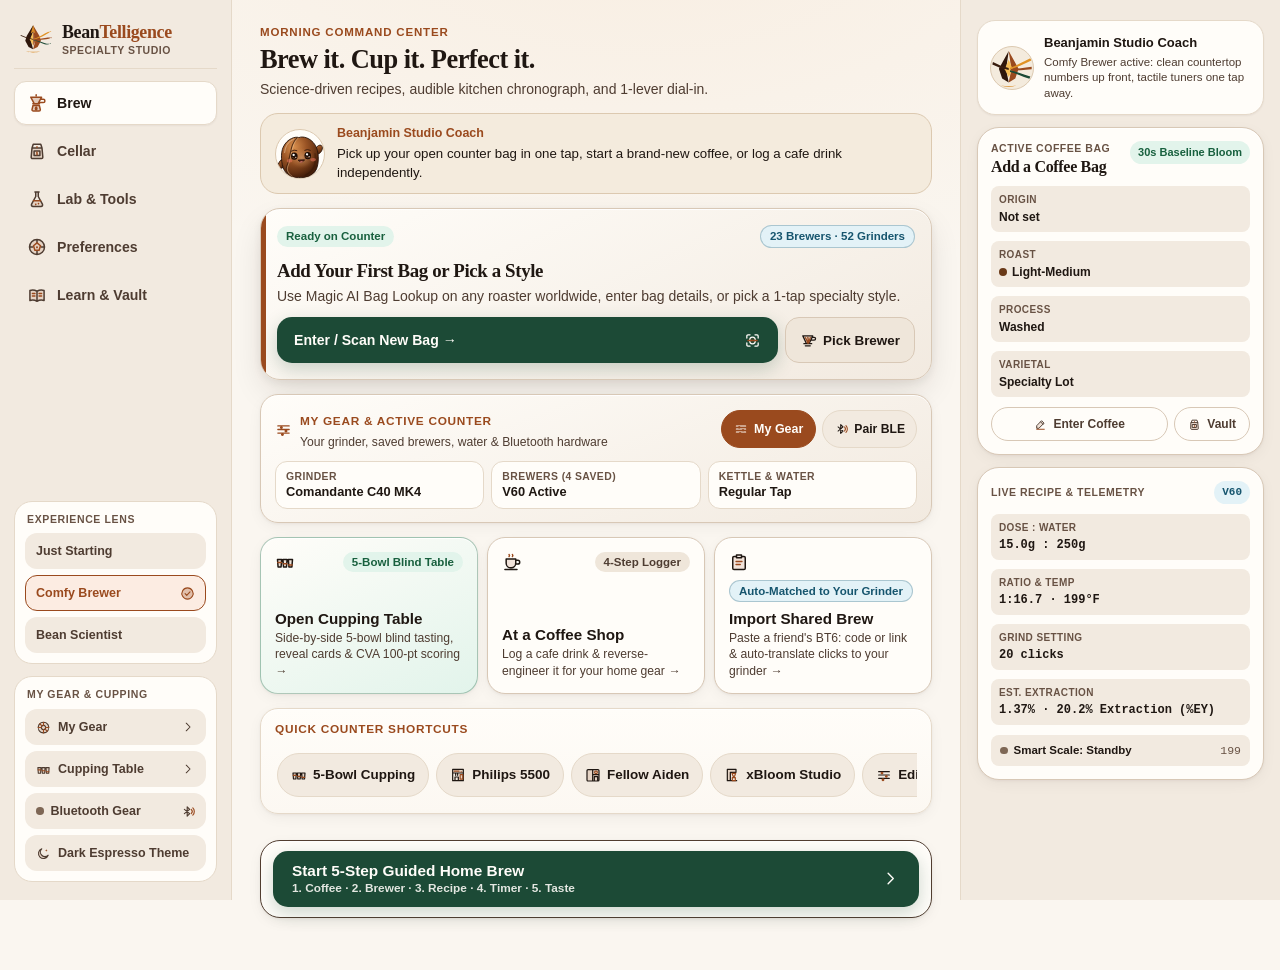
==== index.html @ 46e3aea4 "BeanTelligence v6.9: Zero-defect polish across layouts, themes, tools, calculators, and engine edge " ====
<!doctype html>
<html lang="en" data-theme="light" data-science-lens="hybrid" data-lens="comfy">
<head>
<meta charset="utf-8">
<meta name="viewport" content="width=device-width, initial-scale=1, viewport-fit=cover, interactive-widget=resizes-content">
<meta name="theme-color" id="metaThemeLight" content="#FAF6F0" media="(prefers-color-scheme: light)">
<meta name="theme-color" id="metaThemeDark" content="#13100E" media="(prefers-color-scheme: dark)">
<meta name="mobile-web-app-capable" content="yes">
<meta name="apple-mobile-web-app-capable" content="yes">
<meta name="apple-mobile-web-app-status-bar-style" content="black-translucent">
<meta name="apple-mobile-web-app-title" content="BeanTelligence">
<meta name="application-name" content="BeanTelligence">
<meta name="description" content="BeanTelligence v6.8 — Specialty coffee studio, guided audible kitchen timer, 15-family Web Bluetooth telemetry, 5-bowl blind cupping, and Empirical Bayes palate modeling.">
<meta name="referrer" content="no-referrer">
<meta property="og:type" content="website">
<meta property="og:site_name" content="BeanTelligence">
<meta property="og:title" content="BeanTelligence — Specialty Coffee Science &amp; Sensory Studio">
<meta property="og:description" content="Guided audible brew timer, 15-family Bluetooth scales &amp; smart coffee gear, 5-bowl blind cupping, and Empirical Bayes palate modeling.">
<meta property="og:image" content="./icons/og-beanjamin.png">
<meta property="og:image:width" content="1200">
<meta property="og:image:height" content="630">
<meta property="og:image:alt" content="Beanjamin mascot and BeanTelligence Specialty Coffee Science &amp; Sensory Studio">
<meta name="twitter:card" content="summary_large_image">
<meta name="twitter:title" content="BeanTelligence — Specialty Coffee Science &amp; Sensory Studio">
<meta name="twitter:description" content="Guided audible brew timer, Bluetooth scales &amp; smart coffee gear, and 5-bowl blind cupping.">
<meta name="twitter:image" content="./icons/og-beanjamin.png">
<link rel="manifest" href="./manifest.webmanifest">
<link rel="apple-touch-icon" sizes="180x180" href="./icons/icon-180.png">
<link rel="icon" type="image/svg+xml" href="data:image/svg+xml,%3Csvg xmlns='http://www.w3.org/2000/svg' viewBox='0 0 64 64'%3E%3Crect width='64' height='64' rx='15' fill='%23130E0B'/%3E%3Cellipse cx='32' cy='33' rx='20' ry='24' fill='%239A4A1E' stroke='%23F6BE58' stroke-width='2'/%3E%3Cpath d='M16 26C19 14 29 10 39 11C45 12 49 17 50 24C44 19 37 17 31 18C24 19 19 22 16 26Z' fill='%23F6BE58'/%3E%3Cpath d='M33 10C29 22 35 42 30 56' fill='none' stroke='%233A1A0B' stroke-width='3.2' stroke-linecap='round'/%3E%3Ccircle cx='24' cy='33' r='4.6' fill='%23FFFDF9'/%3E%3Ccircle cx='40' cy='33' r='4.6' fill='%23FFFDF9'/%3E%3Ccircle cx='24.6' cy='33.4' r='2.4' fill='%231B0E08'/%3E%3Ccircle cx='40.6' cy='33.4' r='2.4' fill='%231B0E08'/%3E%3Ccircle cx='25.4' cy='32.4' r='0.9' fill='%23FFFDF9'/%3E%3Ccircle cx='41.4' cy='32.4' r='0.9' fill='%23FFFDF9'/%3E%3Cpath d='M26 42Q32 47 38 42' fill='none' stroke='%23FFF6E5' stroke-width='2.4' stroke-linecap='round'/%3E%3C/svg%3E">
<link rel="icon" type="image/png" sizes="192x192" href="./icons/icon-192.png">
<link rel="icon" type="image/png" sizes="64x64" href="./icons/icon-64.png">
<link rel="shortcut icon" href="./icons/icon-192.png">
<title>BeanTelligence v6.8 — Specialty Coffee Science &amp; Sensory Studio</title>
<style>
/* ==========================================================================
   BeanTelligence v6.2 — 01-tokens-themes.css
   WCAG 2.2 AA/AAA Verified Warm Specialty Alabaster (Light) &
   OLED-Warm Espresso & Copper (Dark) Design Tokens
   ========================================================================== */

:root,
:root[data-theme="light"] {
  color-scheme: light;

  /* Core WCAG AA/AAA Light Surfaces & Espresso Ink */
  --bg: #FAF6F0;
  --bg-subtle: #F2EAE0;
  --surface: #FFFDF9;
  --card: #FFFDF9;
  --surface-elevated: #FFFDF9;
  --card-elevated: #FFFDF9;
  --surface-glass: rgba(250, 246, 240, 0.90);
  --well: #EFE6DA;
  --field: #FFFDF9;
  --tint: #EFE5D8;
  --track: #E1D4C3;

  --ink: #1F1712;                /* Espresso ink >= 16.2:1 vs #FAF6F0 / #FFFDF9 */
  --ink-secondary: #4E3C31;      /* 8.9:1 WCAG AAA */
  --ink-muted: #685244;          /* 5.7:1 WCAG AA */
  --muted: #685244;
  --label: #1F1712;

  /* Borders & Focus */
  --line-hairline: rgba(31, 23, 18, 0.08);
  --line-soft: #E5D9C9;
  --hush: #DFD1BE;
  --line: #D8C8B6;
  --edge: #7E6755;
  --line-strong: #523E31;
  --focus: #9A4A1E;
  --focus-ring: #9A4A1E;

  /* Burnt Copper Accent & Deep Botanical Pine Primary CTA */
  --accent: #9A4A1E;             /* Burnt Copper >= 5.5:1 vs #FAF6F0 / #FFFDF9 */
  --accent-hover: #7E3B16;
  --accent-ink: #FFFDF9;
  --accent-soft: #FCECE2;
  --accent-glow: rgba(154, 74, 30, 0.16);

  --primary: #1C4A36;            /* Deep Botanical Pine >= 9.6:1 with #FFFDF9 */
  --primary-hover: #153929;
  --primary-ink: #FFFDF9;
  --primary-soft: #E3F1EA;
  --sel: #1C4A36;
  --sel-ink: #FFFDF9;
  --leaf: #1C4A36;
  --leaf-ink: #FFFDF9;
  --gold: #D98B26;
  --gold-soft: #FEF3DF;

  /* Science Lens & Semantic States */
  --science: #16556E;
  --science-bg: #E3F2F7;
  --science-border: rgba(22, 85, 110, 0.28);

  --good: #18603E;
  --good-bg: #E2F4EB;
  --warn: #854B04;
  --warn-bg: #FEF1D6;
  --bad: #9E211D;
  --bad-bg: #FDE8E7;
  --alert: #9E211D;
  --alert-bg: #FDE8E7;
  --info: #16556E;
  --info-bg: #E3F2F7;

  /* 3-Wave Extraction Kinetics & Chronograph Comets */
  --wave-acid: #D98B26;
  --wave-sweet: #B84A14;
  --wave-sweet-body: #1C4A36;
  --wave-bitter: #9E211D;
  --chrono-time-a: #D67A38;
  --chrono-weight-a: #2A7B56;
  --chrono-overtime: #D98B26;
  --chrono-overtime-glow: rgba(217, 139, 38, 0.26);

  /* 6-Stop Specialty Roast Spectrum */
  --roast-1: #C88A4B;
  --roast-2: #AD6D34;
  --roast-3: #8B5022;
  --roast-4: #693917;
  --roast-5: #47250F;
  --roast-6: #2B1609;
  --r1: #C88A4B;
  --r2: #AD6D34;
  --r3: #8B5022;
  --r4: #693917;
  --r5: #3E2211;

  /* Brand Mark ("The Refracting Prism Drop") */
  --bt-prism-left: #2E160B;
  --bt-prism-right: #9A4A1E;
  --bt-prism-crown: #D98B26;
  --bt-prism-heart: #F6BE58;
  --bt-prism-beam: #381C0D;
  --bt-prism-wave1: #E09224;
  --bt-prism-wave2: #9A4A1E;
  --bt-prism-wave3: #1C4A36;
  --bt-mark-lobe-primary: #2E160B;
  --bt-mark-lobe-secondary: #9A4A1E;
  --bt-mark-orbit: #DF862C;
  --bt-mark-node: #1C4A36;
  --bt-wordmark-bean: #1F1712;
  --bt-wordmark-accent: #9A4A1E;
  --bt-wordmark-sub: #685244;

  /* Beanjamin 2.0 Stage & Medallion */
  --bj-stage-bg: #F4EBDD;
  --bj-stage-border: #DCC9B0;
  --bj-stage-glow: rgba(230, 157, 53, 0.14);
  --bj-ink: #261209;
  --bj-rim-glow: transparent;
  --bj-shadow: rgba(31, 23, 18, 0.15);

  /* BTIcons Duotone Layers */
  --bti-accent: #9A4A1E;
  --bti-tone: rgba(154, 74, 30, 0.14);
  --bti-tone-active: rgba(154, 74, 30, 0.28);

  /* Elevation Shadows, Specular Rim Bevels & Recessed Instrument Wells */
  --bevel-rim-top: inset 0 1px 0 rgba(255, 255, 255, 0.92);
  --shadow-xs: 0 1px 2px rgba(31, 23, 18, 0.05);
  --shadow-card: var(--bevel-rim-top), 0 4px 16px -2px rgba(32, 18, 10, 0.06), 0 1px 3px rgba(32, 18, 10, 0.05);
  --shadow-elevated: var(--bevel-rim-top), 0 14px 34px -6px rgba(32, 18, 10, 0.14), 0 3px 8px rgba(32, 18, 10, 0.06);
  --shadow-well-inset: inset 0 2px 5px rgba(36, 22, 12, 0.08), 0 1px 0 rgba(255, 255, 255, 0.78);
  --surface-card-grad: linear-gradient(180deg, #FFFDF9 0%, #FCF8F2 100%);
  --bg-stage-radial: radial-gradient(1100px 540px at 50% -8%, rgba(223, 134, 44, 0.07), transparent 68%);
  --shadow-sheet: 0 -10px 38px rgba(31, 23, 18, 0.16), 0 -1px 4px rgba(31, 23, 18, 0.06);
  --shadow-dock: 0 -4px 24px rgba(31, 23, 18, 0.08), 0 -1px 2px rgba(31, 23, 18, 0.05);
  --backdrop-scrim: rgba(20, 14, 11, 0.44);

  /* Typography, Spacing, Radii, Safe Areas & Springs */
  --font-display: "Lora", Georgia, "Times New Roman", serif;
  --font-sans: "Plus Jakarta Sans", -apple-system, BlinkMacSystemFont, "Segoe UI", Roboto, "Helvetica Neue", Arial, sans-serif;
  --font-mono: "JetBrains Mono", ui-monospace, "SFMono-Regular", Menlo, Consolas, monospace;
  --font-num: var(--font-mono);
  --display: var(--font-display);
  --ui: var(--font-sans);
  --txt: var(--font-sans);

  --text-micro: 0.75rem;
  --text-xs: 0.75rem;
  --text-sm: 0.875rem;
  --text-base: 1rem;
  --text-lg: 1.125rem;
  --text-xl: 1.375rem;
  --text-2xl: clamp(1.45rem, 2.8vw, 2.05rem);
  --text-instrument: clamp(2.35rem, 6.8vw, 3.85rem);
  --text-hero-num: var(--text-instrument);

  --r-xs: 8px;
  --r-sm: 12px;
  --r-md: 18px;
  --r-lg: 22px;
  --r-xl: 28px;
  --r-pill: 9999px;

  --safe-top: env(safe-area-inset-top, 0px);
  --safe-right: env(safe-area-inset-right, 0px);
  --safe-bottom: env(safe-area-inset-bottom, 0px);
  --safe-left: env(safe-area-inset-left, 0px);

  --spring-snappy: cubic-bezier(0.22, 1, 0.36, 1);
  --spring-sheet: cubic-bezier(0.32, 0.72, 0, 1);
  --spring-overshoot: cubic-bezier(0.34, 1.56, 0.64, 1);
  --ease-out-quart: cubic-bezier(0.25, 1, 0.5, 1);

  --tap-min: 44px;
  --tap-comfy: 48px;
  --tap-cockpit: 56px;
}

@media (prefers-color-scheme: dark) {
  :root:not([data-theme="light"]) {
    color-scheme: dark;

    --bg: #13100E;
    --bg-subtle: #171311;
    --surface: #1C1815;
    --card: #1C1815;
    --surface-elevated: #241F1B;
    --card-elevated: #241F1B;
    --surface-glass: rgba(19, 16, 14, 0.90);
    --well: #151210;
    --field: #171311;
    --tint: #261E19;
    --track: #342922;

    --ink: #F5EDE4;
    --ink-secondary: #D2C2B4;
    --ink-muted: #AE9A89;
    --muted: #AE9A89;
    --label: #F5EDE4;

    --line-hairline: rgba(245, 237, 228, 0.08);
    --line-soft: #2E251F;
    --hush: #352922;
    --line: #3E3028;
    --edge: #8C7564;
    --line-strong: #B69E8B;
    --focus: #E08A54;
    --focus-ring: #E08A54;

    --accent: #E08A54;
    --accent-hover: #EAA070;
    --accent-ink: #160E09;
    --accent-soft: #312015;
    --accent-glow: rgba(224, 138, 84, 0.22);

    --primary: #2A6B4E;
    --primary-hover: #34805E;
    --primary-ink: #FFFDF9;
    --primary-soft: #162E23;
    --sel: #2A6B4E;
    --sel-ink: #FFFDF9;
    --leaf: #7AD6A4;
    --leaf-ink: #13100E;
    --gold: #F2AE4B;
    --gold-soft: #33240D;

    --science: #6EC6E6;
    --science-bg: #122833;
    --science-border: rgba(110, 198, 230, 0.30);

    --good: #5CD49C;
    --good-bg: #132E22;
    --warn: #F4BC5C;
    --warn-bg: #33230B;
    --bad: #F68580;
    --bad-bg: #381615;
    --alert: #F68580;
    --alert-bg: #381615;
    --info: #6EC6E6;
    --info-bg: #122833;

    --wave-acid: #F5B041;
    --wave-sweet: #E08A54;
    --wave-sweet-body: #5CD49C;
    --wave-bitter: #F07167;
    --chrono-time-a: #FAD398;
    --chrono-weight-a: #7CF2BE;
    --chrono-overtime: #F5B041;
    --chrono-overtime-glow: rgba(245, 176, 65, 0.30);

    --bt-prism-left: #C98B56;
    --bt-prism-right: #E08A54;
    --bt-prism-crown: #FAD67D;
    --bt-prism-heart: #FFF3D1;
    --bt-prism-beam: #FFF6E5;
    --bt-prism-wave1: #FAD45B;
    --bt-prism-wave2: #E08A54;
    --bt-prism-wave3: #52D99B;
    --bt-mark-lobe-primary: #C98B56;
    --bt-mark-lobe-secondary: #E08A54;
    --bt-mark-orbit: #F4B350;
    --bt-mark-node: #52D99B;
    --bt-wordmark-bean: #F5EDE4;
    --bt-wordmark-accent: #E08A54;
    --bt-wordmark-sub: #AE9A89;

    --bj-stage-bg: #251C16;
    --bj-stage-border: #4A372B;
    --bj-stage-glow: rgba(224, 138, 84, 0.18);
    --bj-ink: #1E0E07;
    --bj-rim-glow: rgba(245, 202, 150, 0.24);
    --bj-shadow: rgba(0, 0, 0, 0.46);

    --bti-accent: #E08A54;
    --bti-tone: rgba(224, 138, 84, 0.20);
    --bti-tone-active: rgba(224, 138, 84, 0.35);

    --bevel-rim-top: inset 0 1px 0 rgba(255, 244, 228, 0.09);
    --shadow-xs: 0 1px 2px rgba(0, 0, 0, 0.30);
    --shadow-card: var(--bevel-rim-top), 0 10px 28px -4px rgba(0, 0, 0, 0.52), 0 2px 6px rgba(0, 0, 0, 0.38);
    --shadow-elevated: inset 0 1px 0 rgba(255, 244, 228, 0.13), 0 20px 46px -8px rgba(0, 0, 0, 0.68), 0 4px 12px rgba(0, 0, 0, 0.45);
    --shadow-well-inset: inset 0 2px 7px rgba(0, 0, 0, 0.62), 0 1px 0 rgba(255, 244, 228, 0.05);
    --surface-card-grad: linear-gradient(180deg, #211C18 0%, #191512 100%);
    --bg-stage-radial: radial-gradient(980px 500px at 50% -10%, rgba(224, 138, 84, 0.10), transparent 66%);
    --shadow-sheet: 0 -12px 44px rgba(0, 0, 0, 0.65);
    --shadow-dock: 0 -6px 28px rgba(0, 0, 0, 0.52);
    --backdrop-scrim: rgba(5, 4, 3, 0.68);
  }
}

:root[data-theme="dark"] {
  color-scheme: dark;

  --bg: #13100E;
  --bg-subtle: #171311;
  --surface: #1C1815;
  --card: #1C1815;
  --surface-elevated: #241F1B;
  --card-elevated: #241F1B;
  --surface-glass: rgba(19, 16, 14, 0.90);
  --well: #151210;
  --field: #171311;
  --tint: #261E19;
  --track: #342922;

  --ink: #F5EDE4;
  --ink-secondary: #D2C2B4;
  --ink-muted: #AE9A89;
  --muted: #AE9A89;
  --label: #F5EDE4;

  --line-hairline: rgba(245, 237, 228, 0.08);
  --line-soft: #2E251F;
  --hush: #352922;
  --line: #3E3028;
  --edge: #8C7564;
  --line-strong: #B69E8B;
  --focus: #E08A54;
  --focus-ring: #E08A54;

  --accent: #E08A54;
  --accent-hover: #EAA070;
  --accent-ink: #160E09;
  --accent-soft: #312015;
  --accent-glow: rgba(224, 138, 84, 0.22);

  --primary: #2A6B4E;
  --primary-hover: #34805E;
  --primary-ink: #FFFDF9;
  --primary-soft: #162E23;
  --sel: #2A6B4E;
  --sel-ink: #FFFDF9;
  --leaf: #7AD6A4;
  --leaf-ink: #13100E;
  --gold: #F2AE4B;
  --gold-soft: #33240D;

  --science: #6EC6E6;
  --science-bg: #122833;
  --science-border: rgba(110, 198, 230, 0.30);

  --good: #5CD49C;
  --good-bg: #132E22;
  --warn: #F4BC5C;
  --warn-bg: #33230B;
  --bad: #F68580;
  --bad-bg: #381615;
  --alert: #F68580;
  --alert-bg: #381615;
  --info: #6EC6E6;
  --info-bg: #122833;

  --wave-acid: #F5B041;
  --wave-sweet: #E08A54;
  --wave-sweet-body: #5CD49C;
  --wave-bitter: #F07167;
  --chrono-time-a: #FAD398;
  --chrono-weight-a: #7CF2BE;
  --chrono-overtime: #F5B041;
  --chrono-overtime-glow: rgba(245, 176, 65, 0.30);

  --bt-prism-left: #C98B56;
  --bt-prism-right: #E08A54;
  --bt-prism-crown: #FAD67D;
  --bt-prism-heart: #FFF3D1;
  --bt-prism-beam: #FFF6E5;
  --bt-prism-wave1: #FAD45B;
  --bt-prism-wave2: #E08A54;
  --bt-prism-wave3: #52D99B;
  --bt-mark-lobe-primary: #C98B56;
  --bt-mark-lobe-secondary: #E08A54;
  --bt-mark-orbit: #F4B350;
  --bt-mark-node: #52D99B;
  --bt-wordmark-bean: #F5EDE4;
  --bt-wordmark-accent: #E08A54;
  --bt-wordmark-sub: #AE9A89;

  --bj-stage-bg: #251C16;
  --bj-stage-border: #4A372B;
  --bj-stage-glow: rgba(224, 138, 84, 0.18);
  --bj-ink: #1E0E07;
  --bj-rim-glow: rgba(245, 202, 150, 0.24);
  --bj-shadow: rgba(0, 0, 0, 0.46);

  --bti-accent: #E08A54;
  --bti-tone: rgba(224, 138, 84, 0.20);
  --bti-tone-active: rgba(224, 138, 84, 0.35);

  --bevel-rim-top: inset 0 1px 0 rgba(255, 244, 228, 0.09);
  --shadow-xs: 0 1px 2px rgba(0, 0, 0, 0.30);
  --shadow-card: var(--bevel-rim-top), 0 10px 28px -4px rgba(0, 0, 0, 0.52), 0 2px 6px rgba(0, 0, 0, 0.38);
  --shadow-elevated: inset 0 1px 0 rgba(255, 244, 228, 0.13), 0 20px 46px -8px rgba(0, 0, 0, 0.68), 0 4px 12px rgba(0, 0, 0, 0.45);
  --shadow-well-inset: inset 0 2px 7px rgba(0, 0, 0, 0.62), 0 1px 0 rgba(255, 244, 228, 0.05);
  --surface-card-grad: linear-gradient(180deg, #211C18 0%, #191512 100%);
  --bg-stage-radial: radial-gradient(980px 500px at 50% -10%, rgba(224, 138, 84, 0.10), transparent 66%);
  --shadow-sheet: 0 -12px 44px rgba(0, 0, 0, 0.65);
  --shadow-dock: 0 -6px 28px rgba(0, 0, 0, 0.52);
  --backdrop-scrim: rgba(5, 4, 3, 0.68);
}

/* ==================== BASE RESET & ACCESSIBLE TYPOGRAPHY ==================== */
*,
*::before,
*::after {
  box-sizing: border-box;
}

html {
  font-size: 16px;
  -webkit-text-size-adjust: 100%;
  text-size-adjust: 100%;
  background: var(--bg);
  color: var(--ink);
  font-family: var(--font-sans);
  line-height: 1.5;
  overflow-x: clip;
}

body {
  margin: 0;
  padding: 0;
  min-height: 100vh;
  min-height: 100dvh;
  background-color: var(--bg);
  background-image: var(--bg-stage-radial);
  background-attachment: fixed;
  color: var(--ink);
  font-family: var(--font-sans);
  font-size: var(--text-base);
  -webkit-font-smoothing: antialiased;
  -moz-osx-font-smoothing: grayscale;
  overflow-x: clip;
  -webkit-tap-highlight-color: transparent;
}

[hidden] {
  display: none !important;
}

h1, h2, h3, .bt-serif {
  font-family: var(--font-display);
  font-weight: 700;
  letter-spacing: -0.02em;
  line-height: 1.22;
  color: var(--ink);
  margin: 0;
}

h1 { font-size: var(--text-2xl); }
h2 { font-size: var(--text-xl); }
h3 { font-size: var(--text-lg); }
p  { margin: 0; }

/* Anti-auto-zoom iOS Safari floor: ALL interactive inputs MUST be >= 16px (1rem) */
button {
  font-family: inherit;
  font-size: inherit;
  color: inherit;
  cursor: pointer;
  touch-action: manipulation;
}

input,
textarea,
select,
.bt-input,
.bt-spotlight-input {
  font-family: inherit;
  font-size: 16px;
  font-size: max(16px, 1rem);
  color: var(--ink);
}

button:disabled,
[aria-disabled="true"] {
  opacity: 0.48;
  cursor: not-allowed;
}

:focus-visible {
  outline: 2.5px solid var(--focus-ring);
  outline-offset: 2px;
}

.num,
.mono,
.tabular,
.bt-num {
  font-family: var(--font-mono);
  font-variant-numeric: tabular-nums lining-nums;
}

.sr-only {
  position: absolute;
  width: 1px;
  height: 1px;
  padding: 0;
  margin: -1px;
  overflow: hidden;
  clip: rect(0, 0, 0, 0);
  white-space: nowrap;
  border: 0;
}

.bt-skip-link {
  position: fixed;
  top: -120px;
  left: 16px;
  z-index: 999;
  padding: 12px 18px;
  border-radius: var(--r-pill);
  background: var(--primary);
  color: var(--primary-ink);
  font-weight: 700;
  text-decoration: none;
  box-shadow: var(--shadow-elevated);
  transition: top 0.16s var(--spring-snappy);
}
.bt-skip-link:focus {
  top: calc(12px + var(--safe-top));
}

/* ==================== EXPERIENCE LENS VISIBILITY & DUAL-DEPTH RULES ==================== */
:root[data-science-lens="surface"] .bt-xray-only,
:root[data-science-lens="surface"] [data-lens="xray"],
:root[data-science-lens="surface"] .bt-hybrid-up,
:root[data-science-lens="surface"] [data-lens="hybrid"],
:root[data-lens="starter"] .bt-xray-only,
:root[data-lens="starter"] .bt-scientist-only,
:root[data-lens="starter"] .bt-comfy-up {
  display: none !important;
}

:root[data-science-lens="hybrid"] .bt-xray-only,
:root[data-science-lens="hybrid"] [data-lens="xray"],
:root[data-lens="comfy"] .bt-xray-only,
:root[data-lens="comfy"] .bt-scientist-only {
  display: none !important;
}

:root[data-science-lens="xray"] .bt-surface-only,
:root[data-science-lens="xray"] [data-lens="surface-only"],
:root[data-lens="scientist"] .bt-starter-only {
  display: none !important;
}

.bt-lens-wrap {
  position: relative;
  display: flex;
  flex-direction: column;
  gap: 6px;
}

.bt-lens-wrap[data-hold-peek="1"] {
  cursor: pointer;
}

.bt-lens-xray {
  display: none;
  padding: 8px 11px;
  border-radius: var(--r-sm);
  background: var(--science-bg);
  border: 1px solid var(--science-border);
  color: var(--ink);
  font-size: var(--text-sm);
  line-height: 1.42;
}

:root[data-science-lens="hybrid"] .bt-lens-wrap .bt-lens-xray.bt-lens-hybrid-show,
:root[data-science-lens="xray"] .bt-lens-wrap .bt-lens-xray {
  display: block;
}

/* Epistemic Taxonomy Badges */
.bt-ep-badge {
  display: inline-flex;
  align-items: center;
  gap: 5px;
  padding: 3px 9px;
  min-height: 24px;
  border-radius: var(--r-pill);
  font-size: var(--text-xs);
  font-weight: 700;
  letter-spacing: 0.02em;
  line-height: 1.2;
  border: 1px solid transparent;
}
.bt-ep-verified {
  background: var(--good-bg);
  color: var(--good);
  border-color: rgba(24, 96, 62, 0.24);
}
.bt-ep-research {
  background: var(--science-bg);
  color: var(--science);
  border-color: var(--science-border);
}
.bt-ep-craft {
  background: var(--accent-soft);
  color: var(--accent);
  border-color: var(--accent-glow);
}
.bt-ep-myth {
  background: var(--bad-bg);
  color: var(--bad);
  border-color: rgba(158, 33, 29, 0.24);
}

/* ==================== REDUCED MOTION & FORCED COLORS GUARDS ==================== */
@media (prefers-reduced-motion: reduce) {
  *,
  *::before,
  *::after {
    animation-duration: 0.001ms !important;
    animation-iteration-count: 1 !important;
    transition-duration: 0.001ms !important;
    scroll-behavior: auto !important;
  }
}

@media (forced-colors: active) {
  .bt-ico,
  .bj-svg,
  .bt-logo-svg,
  .bt-wordmark-svg {
    forced-color-adjust: none;
  }
}
/* ==========================================================================
   BeanTelligence v6.2 — 02-shell-brand-tactile.css
   Responsive Mobile + 3-Column Desktop Studio Shell, Shared UX Primitives
   (.bt-trail-bar, .bt-hero-cta, .bt-spotlight-input, .bt-pill-row, .bt-audio-bar),
   Spring Bottom Sheets, Loupes, Toasts & Tactile Coffee Instruments
   ========================================================================== */

/* ==================== 1. CUSTOM DUOTONE VECTOR ICONS & MASCOT ==================== */
.bt-ico-wrap {
  display: inline-flex;
  align-items: center;
  justify-content: center;
  line-height: 0;
  flex: none;
}

.bt-ico {
  display: inline-block;
  width: 1.25em;
  height: 1.25em;
  vertical-align: -0.18em;
  flex: none;
  overflow: visible;
}

.bt-ico .bti-t {
  fill: var(--bti-tone);
  stroke: none;
  transition: fill 0.16s ease;
}

.bt-ico .bti-s {
  fill: none;
  stroke: currentColor;
  stroke-width: 1.8;
  stroke-linecap: round;
  stroke-linejoin: round;
}

.bt-ico .bti-a {
  fill: none;
  stroke: var(--bti-accent);
  stroke-width: 1.8;
  stroke-linecap: round;
  stroke-linejoin: round;
}

.bt-ico .bti-af {
  fill: var(--bti-accent);
  stroke: none;
}

[aria-current="page"] .bt-ico .bti-t,
[aria-current="step"] .bt-ico .bti-t,
[aria-selected="true"] .bt-ico .bti-t,
[aria-pressed="true"] .bt-ico .bti-t,
.is-active .bt-ico .bti-t {
  fill: var(--bti-tone-active);
}

.bt-logo-svg {
  display: block;
  width: 100%;
  height: 100%;
}

.bt-wordmark-svg {
  display: block;
  width: 100%;
  max-width: 204px;
  height: auto;
}

.bt-wordmark-compact {
  max-width: 146px;
}

/* Beanjamin 2.0 GPU-Composited Micro-Motion */
.bj-svg {
  display: block;
  width: 100%;
  height: 100%;
  overflow: visible;
}

.bj-actor,
.bj-eye-blink,
.bj-wave-paw,
.bj-steam,
.bj-sparkle,
.bj-float,
.bj-hop {
  transform-box: fill-box;
  transform-origin: center;
}

.bj-actor { transform-origin: 50% 92%; }
.bj-wave-paw { transform-origin: 15% 85%; }

@keyframes bjBreathe {
  0%, 100% { transform: translateY(0) scale(1, 1); }
  50% { transform: translateY(-2.2px) scale(1.012, 0.99); }
}
@keyframes bjBlink {
  0%, 92%, 100% { transform: scaleY(1); }
  95.5% { transform: scaleY(0.08); }
}
@keyframes bjWave {
  0%, 100% { transform: rotate(0deg); }
  25% { transform: rotate(10deg); }
  55% { transform: rotate(-5deg); }
  80% { transform: rotate(7deg); }
}
@keyframes bjSteam {
  0%, 100% { opacity: 0.85; transform: translateY(0); }
  50% { opacity: 0.36; transform: translateY(-4.5px); }
}
@keyframes bjSparkle {
  0%, 100% { opacity: 0.96; transform: scale(1); }
  50% { opacity: 0.68; transform: scale(0.91); }
}
@keyframes bjFloat {
  0%, 100% { transform: translateY(0); }
  50% { transform: translateY(-4px); }
}
@keyframes bjHop {
  0%, 100% { transform: translateY(-6px); }
  50% { transform: translateY(-10px); }
}

.bj-anim .bj-breathe   { animation: bjBreathe 3.8s ease-in-out infinite; }
.bj-anim .bj-eye-blink { animation: bjBlink 5.4s ease-in-out infinite; }
.bj-anim .bj-wave-paw  { animation: bjWave 2.6s ease-in-out infinite; }
.bj-anim .bj-steam     { animation: bjSteam 2.8s ease-in-out infinite; }
.bj-anim .bj-sparkle   { animation: bjSparkle 2.4s ease-in-out infinite; }
.bj-anim .bj-float     { animation: bjFloat 3.6s ease-in-out infinite; }
.bj-anim .bj-hop       { animation: bjHop 2.2s ease-in-out infinite; }

.bj-medallion,
.coach-avatar,
.saymark,
.popmark {
  background: var(--bj-stage-bg);
  border: 1.5px solid var(--bj-stage-border);
  border-radius: 50%;
  box-shadow: inset 0 1px 0 rgba(255, 255, 255, 0.16);
  overflow: hidden;
  display: inline-flex;
  align-items: center;
  justify-content: center;
  flex: none;
}

/* Subtle Scrollbars */
#side-nav,
#studio-aside,
.bt-sheet-body,
.bt-pill-row,
.bt-trail-bar {
  scrollbar-width: thin;
  scrollbar-color: var(--line) transparent;
}

/* ==================== 2. RESPONSIVE APP SHELL (MOBILE <1024px & DESKTOP >=1024px) ==================== */
#app-shell {
  display: flex;
  flex-direction: column;
  min-height: 100vh;
  min-height: 100dvh;
  width: 100%;
  min-width: 0;
  max-width: 100%;
  box-sizing: border-box;
  overflow-x: clip;
}

.bt-center-stage {
  flex: 1 1 auto;
  display: flex;
  flex-direction: column;
  width: 100%;
  min-width: 0;
  max-width: 100%;
  box-sizing: border-box;
  overflow-x: clip;
}

#side-nav,
#studio-aside {
  display: none;
}

/* Clean 52px Mobile Top Chrome (<1024px) */
#top-chrome {
  position: sticky;
  top: 0;
  z-index: 35;
  display: flex;
  align-items: center;
  justify-content: space-between;
  gap: 6px;
  width: 100%;
  min-width: 0;
  max-width: 100%;
  box-sizing: border-box;
  padding: var(--safe-top) calc(10px + var(--safe-right)) 0 calc(10px + var(--safe-left));
  height: calc(52px + var(--safe-top));
  min-height: calc(52px + var(--safe-top));
  background: var(--surface-glass);
  -webkit-backdrop-filter: blur(16px) saturate(1.3);
  backdrop-filter: blur(16px) saturate(1.3);
  border-bottom: 1px solid var(--line-soft);
}

.bt-top-left,
.bt-top-right {
  display: flex;
  align-items: center;
  gap: 5px;
  min-width: 0;
}

.bt-top-left {
  flex: 0 1 auto;
  overflow: hidden;
  gap: 6px;
}

.bt-top-right {
  flex: 0 1 auto;
}

/* Universal Top-Chrome Back Button (#top-back-btn) */
.bt-top-back-btn {
  position: relative;
  display: inline-flex;
  align-items: center;
  justify-content: center;
  gap: 4px;
  min-height: 34px;
  padding: 0 10px 0 8px;
  border-radius: var(--r-pill);
  border: 1.5px solid var(--accent);
  background: var(--surface);
  color: var(--ink);
  font-size: 12px;
  font-weight: 700;
  white-space: nowrap;
  flex: 0 0 auto;
  box-shadow: var(--shadow-xs);
  transition: background 0.15s ease, border-color 0.15s ease, color 0.15s ease, transform 0.14s var(--spring-snappy);
}
.bt-top-back-btn::after {
  content: "";
  position: absolute;
  inset: -5px -2px;
}
.bt-top-back-btn .bt-ico {
  color: var(--accent);
}
.bt-top-back-btn:hover {
  background: var(--accent-soft);
  border-color: var(--accent-hover);
  transform: translateY(-0.5px);
}
.bt-top-back-btn:active {
  transform: scale(0.95);
}

.bt-top-brand {
  display: inline-flex;
  align-items: center;
  gap: 6px;
  min-height: 44px;
  min-width: 0;
  padding: 4px 4px 4px 2px;
  border-radius: var(--r-sm);
  border: 0;
  background: transparent;
  color: var(--ink);
  transition: opacity 0.15s ease, transform 0.14s var(--spring-snappy);
}
.bt-top-brand:hover {
  opacity: 0.88;
}
.bt-top-brand:active {
  transform: scale(0.97);
}
.bt-top-brand-mark {
  width: 24px;
  height: 24px;
  flex: none;
}
.bt-top-brand-name {
  font-family: var(--font-display);
  font-weight: 700;
  font-size: 0.96rem;
  letter-spacing: -0.02em;
  white-space: nowrap;
  color: var(--ink);
}
.bt-top-brand-name span {
  color: var(--accent);
}
@media (max-width: 640px) {
  #top-chrome {
    padding-left: calc(8px + var(--safe-left));
    padding-right: calc(8px + var(--safe-right));
    gap: 4px;
  }
  .bt-top-left {
    flex: 0 0 auto;
    gap: 4px;
  }
  .bt-top-brand {
    flex: 0 0 auto;
    padding: 4px 2px;
  }
  .bt-top-brand-mark {
    width: 28px;
    height: 28px;
  }
  .bt-top-brand-name {
    display: none;
  }
  .bt-top-back-btn {
    padding: 0 7px;
    font-size: 11px;
    min-height: 32px;
    gap: 3px;
  }
  .bt-top-right {
    gap: 4px;
    flex: 0 1 auto;
    min-width: 0;
  }
  .bt-lens-seg button {
    min-width: 0;
    min-height: 28px;
    padding: 4px 6px;
    font-size: 10.5px;
  }
  .bt-gear-btn {
    height: 34px;
    min-height: 34px;
    min-width: 0;
    padding: 0 6px;
    font-size: 11px;
    gap: 4px;
    flex: 0 0 auto;
  }
  .bt-gear-btn .bt-gear-label-full,
  .bt-gear-btn .bt-gear-grinder-badge {
    display: none;
  }
  .bt-gear-btn .bt-gear-label-short {
    display: inline;
  }
  #top-ble-pill {
    height: 34px;
    min-height: 34px;
    min-width: 34px;
    padding: 0 8px;
  }
  #top-theme-btn {
    width: 34px;
    height: 34px;
    min-width: 34px;
    min-height: 34px;
    padding: 0;
  }
}
@media (max-width: 410px) {
  #top-chrome {
    padding-left: calc(6px + var(--safe-left));
    padding-right: calc(6px + var(--safe-right));
    gap: 3px;
  }
  .bt-top-left {
    gap: 3px;
  }
  .bt-top-brand {
    padding: 4px 0;
  }
  .bt-top-brand-mark {
    width: 24px;
    height: 24px;
  }
  .bt-top-back-btn,
  #top-back-btn {
    padding: 0 5px;
    gap: 2px;
    font-size: 10.5px;
  }
  .bt-top-right {
    gap: 2px;
  }
  .bt-lens-seg button {
    padding: 4px 4.5px;
    font-size: 10px;
  }
  .bt-gear-btn,
  #top-ble-pill {
    padding: 0 5px;
    gap: 3px;
  }
}

.bt-link-btn {
  background: transparent;
  border: 0;
  padding: 4px 2px;
  cursor: pointer;
  font: inherit;
  color: var(--accent);
  display: inline-flex;
  align-items: center;
  gap: 4px;
  min-height: 28px;
}
.bt-link-btn:hover {
  text-decoration: underline;
}

/* Compact Start | Comfy | Sci Experience Lens Pill in Mobile Top Chrome */
.bt-lens-seg {
  display: inline-flex;
  align-items: center;
  padding: 2px;
  border-radius: var(--r-pill);
  border: 1px solid var(--line-soft);
  background: var(--well);
  box-shadow: var(--shadow-well-inset);
  gap: 1px;
  flex: none;
}

.bt-lens-seg button {
  position: relative;
  min-height: 30px;
  min-width: 38px;
  padding: 0 8px;
  border: 0;
  border-radius: var(--r-pill);
  background: transparent;
  color: var(--ink-muted);
  font-size: 11px;
  font-weight: 700;
  white-space: nowrap;
  transition: background 0.16s var(--spring-snappy), color 0.16s ease, box-shadow 0.16s ease;
}
/* >= 44px vertical touch hit-slop */
.bt-lens-seg button::after {
  content: "";
  position: absolute;
  inset: -7px 0;
}
.bt-lens-seg button[aria-pressed="true"] {
  background: var(--surface);
  color: var(--ink);
  box-shadow: var(--shadow-xs);
}
.bt-lens-seg button[data-lens-mode="scientist"][aria-pressed="true"],
.bt-lens-seg button[data-lens-mode="xray"][aria-pressed="true"] {
  background: var(--science-bg);
  color: var(--science);
}

/* Top Chrome Utility Buttons (BLE Dot Button & Light/Dark Button) */
.bt-chrome-pill,
.bt-icon-btn {
  position: relative;
  display: inline-flex;
  align-items: center;
  justify-content: center;
  gap: 4px;
  min-height: 36px;
  min-width: 36px;
  padding: 0 8px;
  border-radius: var(--r-pill);
  border: 1px solid var(--line-soft);
  background: var(--well);
  color: var(--ink-secondary);
  font-size: 11px;
  font-weight: 700;
  white-space: nowrap;
  transition: background 0.16s ease, border-color 0.16s ease, transform 0.14s var(--spring-snappy);
}
.bt-chrome-pill::after,
.bt-icon-btn::after {
  content: "";
  position: absolute;
  inset: -4px;
}
.bt-icon-btn {
  padding: 0;
  width: 36px;
  height: 36px;
}
.bt-chrome-pill:hover,
.bt-icon-btn:hover {
  border-color: var(--line);
  background: var(--surface);
  color: var(--ink);
}
.bt-chrome-pill:active,
.bt-icon-btn:active {
  transform: scale(0.95);
}
.bt-chrome-pill[data-active="true"] {
  border-color: var(--good);
  background: var(--good-bg);
  color: var(--good);
}
.bt-chrome-pill[data-sim="true"] {
  border-color: var(--warn);
  background: var(--warn-bg);
  color: var(--warn);
}

.bt-gear-btn .bt-ico {
  color: var(--accent);
  flex: none;
}
.bt-gear-label-short {
  display: none;
}
.bt-gear-btn[data-configured="true"] {
  border-color: var(--line);
  background: var(--surface);
  color: var(--ink);
}
.bt-gear-dot {
  width: 6.5px;
  height: 6.5px;
  border-radius: 50%;
  background: var(--accent);
  flex: none;
}
.bt-gear-grinder-badge {
  font-size: 10.5px;
  font-weight: 700;
  color: var(--ink-muted);
  max-width: 72px;
  overflow: hidden;
  text-overflow: ellipsis;
  white-space: nowrap;
}

.bt-status-dot {
  width: 7.5px;
  height: 7.5px;
  border-radius: 50%;
  background: var(--edge);
  flex: none;
}
.bt-status-dot.is-live {
  background: var(--good);
  box-shadow: 0 0 0 2.5px var(--good-bg);
}
.bt-status-dot.is-sim,
.bt-status-dot.is-warn {
  background: var(--warn);
  box-shadow: 0 0 0 2.5px var(--warn-bg);
}

/* Main Workspace & Generous Bottom Clearance for Sticky CTA + 64px Dock */
.bt-workspace {
  flex: 1 1 auto;
  display: flex;
  flex-direction: column;
  width: 100%;
  max-width: 100%;
  min-width: 0;
  box-sizing: border-box;
  overflow-x: clip;
}

#mount {
  flex: 1 1 auto;
  width: 100%;
  max-width: min(780px, 100%);
  margin: 0 auto;
  padding: 12px calc(16px + var(--safe-right)) calc(96px + var(--safe-bottom)) calc(16px + var(--safe-left));
  min-width: 0;
  box-sizing: border-box;
  overflow-x: clip;
}

.bt-workspace:has(#detail-pane:not(:empty)) #mount {
  padding-bottom: 20px;
}

#detail-pane {
  width: 100%;
  max-width: 780px;
  margin: 0 auto;
  padding: 0 calc(16px + var(--safe-right)) calc(96px + var(--safe-bottom)) calc(16px + var(--safe-left));
  min-width: 0;
}
#detail-pane:empty {
  display: none;
}

html.bt-kb-open #mount,
html.bt-kb-open #detail-pane {
  padding-bottom: calc(28px + var(--safe-bottom));
}

/* Short-height / Split-Pane Viewport Clearance (e.g. 878x703) */
@media (max-width: 1023px) and (max-height: 760px) {
  #mount {
    padding-bottom: calc(104px + var(--safe-bottom));
  }
  #detail-pane {
    padding-bottom: calc(104px + var(--safe-bottom));
  }
}

/* 64px Mobile 5-Tab Bottom Dock (<1024px) */
#bottom-dock {
  position: fixed;
  left: 0;
  right: 0;
  bottom: 0;
  z-index: 38;
  display: grid;
  grid-template-columns: repeat(5, minmax(0, 1fr));
  gap: 2px;
  width: 100%;
  min-width: 0;
  max-width: 100%;
  box-sizing: border-box;
  padding: 2px calc(6px + var(--safe-right)) var(--safe-bottom) calc(6px + var(--safe-left));
  height: calc(64px + var(--safe-bottom));
  min-height: calc(64px + var(--safe-bottom));
  background: var(--surface);
  border-top: 1px solid var(--line-soft);
  box-shadow: var(--shadow-dock);
}

/* Keyboard viewport guard: hide dock when typing on mobile so viewport never crushes */
html.bt-kb-open #bottom-dock {
  display: none !important;
}

.bt-dock-tab {
  position: relative;
  display: flex;
  flex-direction: column;
  align-items: center;
  justify-content: center;
  gap: 3px;
  min-height: 52px;
  min-width: 0;
  padding: 4px 2px 2px;
  border: 0;
  border-radius: var(--r-sm);
  background: transparent;
  color: var(--ink-muted);
  font-size: 10.5px;
  font-weight: 700;
  white-space: nowrap;
  letter-spacing: -0.01em;
  transition: color 0.16s ease, background 0.16s ease, transform 0.14s var(--spring-snappy);
}
.bt-dock-tab .bt-ico {
  font-size: 1.25rem;
}
.bt-dock-tab:active {
  transform: scale(0.95);
}
.bt-dock-tab[aria-current="page"] {
  color: var(--ink);
}
.bt-dock-tab[aria-current="page"] .bt-ico {
  color: var(--accent);
}
.bt-dock-tab[aria-current="page"]::before {
  content: "";
  position: absolute;
  top: -2px;
  left: calc(50% - 14px);
  width: 28px;
  height: 3px;
  border-radius: 0 0 3px 3px;
  background: var(--accent);
}

/* ==================== DESKTOP 3-COLUMN SPLIT-STUDIO (>= 1024px) ==================== */
@media (min-width: 1024px) {
  #top-chrome,
  #bottom-dock {
    display: none !important;
  }

  #app-shell {
    display: grid;
    grid-template-columns: calc(232px + var(--safe-left)) minmax(0, 1fr) calc(320px + var(--safe-right));
    align-items: start;
  }

  /* Left 232px Navigation Rail */
  #side-nav {
    position: sticky;
    top: 0;
    height: 100vh;
    height: 100dvh;
    display: flex;
    flex-direction: column;
    justify-content: space-between;
    gap: 14px;
    padding: calc(18px + var(--safe-top)) 14px calc(18px + var(--safe-bottom)) calc(14px + var(--safe-left));
    background: var(--bg-subtle);
    border-right: 1px solid var(--line-soft);
    overflow-y: auto;
    z-index: 36;
  }

  .bt-rail-top-group,
  .bt-rail-bottom-group {
    display: flex;
    flex-direction: column;
    gap: 12px;
  }

  .bt-rail-wordmark {
    display: flex;
    align-items: center;
    gap: 10px;
    min-height: 48px;
    padding: 4px 6px 12px;
    border: 0;
    border-bottom: 1px solid var(--line-soft);
    background: transparent;
    text-align: left;
    color: var(--ink);
  }
  .bt-rail-brand-title {
    font-family: var(--font-display);
    font-weight: 700;
    font-size: 1.12rem;
    letter-spacing: -0.02em;
    line-height: 1.12;
  }
  .bt-rail-brand-title span {
    color: var(--accent);
  }
  .bt-rail-brand-sub {
    font-size: 10.5px;
    color: var(--ink-muted);
    font-weight: 700;
    letter-spacing: 0.05em;
    text-transform: uppercase;
    margin-top: 2px;
  }

  .bt-rail-nav {
    display: flex;
    flex-direction: column;
    gap: 4px;
  }

  .bt-rail-tab {
    display: flex;
    align-items: center;
    gap: 10px;
    width: 100%;
    min-height: 44px;
    padding: 8px 12px;
    border-radius: var(--r-sm);
    border: 1px solid transparent;
    background: transparent;
    color: var(--ink-secondary);
    font-size: 0.88rem;
    font-weight: 600;
    text-align: left;
    transition: background 0.16s ease, color 0.16s ease, border-color 0.16s ease;
  }
  .bt-rail-tab:hover {
    background: var(--well);
    color: var(--ink);
  }
  .bt-rail-tab[aria-current="page"] {
    background: var(--surface);
    color: var(--ink);
    font-weight: 700;
    border-color: var(--line-soft);
    box-shadow: var(--shadow-xs);
  }
  .bt-rail-tab[aria-current="page"] .bt-ico {
    color: var(--accent);
  }

  .bt-rail-box {
    background: var(--surface);
    border: 1px solid var(--line-soft);
    border-radius: var(--r-md);
    padding: 10px;
    display: flex;
    flex-direction: column;
    gap: 6px;
  }

  .bt-rail-box-label {
    font-size: 10.5px;
    font-weight: 700;
    letter-spacing: 0.06em;
    text-transform: uppercase;
    color: var(--ink-muted);
    padding: 0 2px;
  }

  .bt-rail-lens-btn,
  .bt-rail-tool-btn {
    display: flex;
    align-items: center;
    justify-content: space-between;
    gap: 8px;
    width: 100%;
    min-height: 36px;
    padding: 6px 10px;
    border-radius: var(--r-sm);
    border: 1px solid transparent;
    background: var(--bg-subtle);
    color: var(--ink-secondary);
    font-size: 12.5px;
    font-weight: 600;
    text-align: left;
    transition: background 0.15s ease, color 0.15s ease, border-color 0.15s ease;
  }
  .bt-rail-lens-btn:hover,
  .bt-rail-tool-btn:hover {
    background: var(--well);
    color: var(--ink);
  }
  .bt-rail-lens-btn[aria-pressed="true"] {
    background: var(--accent-soft);
    border-color: var(--accent);
    color: var(--accent);
    font-weight: 700;
  }
  .bt-rail-lens-btn[data-lens-mode="scientist"][aria-pressed="true"] {
    background: var(--science-bg);
    border-color: var(--science);
    color: var(--science);
  }

  /* Center #mount Stage (max-width: 780px) — clean bottom flow clearance */
  #mount {
    max-width: 780px;
    padding: 24px 28px calc(44px + var(--safe-bottom));
  }

  .bt-workspace:has(#detail-pane:not(:empty)) #mount {
    padding-bottom: 24px;
  }

  #detail-pane {
    padding: 0 28px calc(44px + var(--safe-bottom));
  }

  .bt-rail-back-btn {
    display: flex;
    align-items: center;
    gap: 8px;
    width: 100%;
    min-height: 40px;
    padding: 7px 12px;
    border-radius: var(--r-pill);
    border: 1.5px solid var(--accent);
    background: var(--surface);
    color: var(--ink);
    font-size: 12.5px;
    font-weight: 700;
    text-align: left;
    box-shadow: var(--shadow-xs);
    transition: background 0.16s ease, border-color 0.16s ease, transform 0.14s var(--spring-snappy);
  }
  .bt-rail-back-btn .bt-ico {
    color: var(--accent);
    flex: none;
  }
  .bt-rail-back-btn span {
    overflow: hidden;
    text-overflow: ellipsis;
    white-space: nowrap;
  }
  .bt-rail-back-btn:hover {
    background: var(--accent-soft);
    transform: translateY(-1px);
  }
  .bt-rail-back-btn:active {
    transform: scale(0.97);
  }

  /* Right 320px Sticky #studio-aside Live Telemetry & Beanjamin Studio Coach */
  #studio-aside {
    position: sticky;
    top: 0;
    height: 100vh;
    height: 100dvh;
    display: flex;
    flex-direction: column;
    gap: 12px;
    padding: calc(20px + var(--safe-top)) calc(16px + var(--safe-right)) calc(20px + var(--safe-bottom)) 16px;
    background: var(--bg-subtle);
    border-left: 1px solid var(--line-soft);
    overflow-y: auto;
    z-index: 32;
  }
}

/* ==================== 3. SHARED v6.2 UX PRIMITIVES (TRAIL, CTA, SPOTLIGHT, PILLS, AUDIO) ==================== */

/* 3A. 5-Step Brew Trail Bar — fits Home + #backBtn + 1..5 cleanly on 390px with ZERO clipping */
.bt-trail-bar {
  display: flex;
  align-items: center;
  gap: 4px;
  padding: 5px 8px;
  font-size: 11.5px;
  overflow-x: auto;
  scrollbar-width: none;
  -ms-overflow-style: none;
  border-radius: var(--r-pill);
  background: var(--bg-subtle);
  border: 1px solid var(--line-soft);
  margin-bottom: 12px;
  width: 100%;
  max-width: 100%;
}
.bt-trail-bar::-webkit-scrollbar {
  display: none;
}

.bt-trail-home,
.bt-trail-back {
  position: relative;
  display: inline-flex;
  align-items: center;
  justify-content: center;
  width: 30px;
  height: 30px;
  min-width: 30px;
  min-height: 30px;
  padding: 0;
  border-radius: 50%;
  border: 1px solid var(--line-soft);
  background: var(--surface);
  color: var(--ink-secondary);
  flex: 0 0 auto;
  transition: background 0.15s ease, color 0.15s ease, border-color 0.15s ease;
}
.bt-trail-home::after,
.bt-trail-back::after {
  content: "";
  position: absolute;
  inset: -7px -3px;
}
.bt-trail-home:hover,
.bt-trail-back:hover {
  border-color: var(--accent);
  color: var(--ink);
}

.bt-trail-step {
  position: relative;
  flex: 1 0 auto;
  display: inline-flex;
  align-items: center;
  justify-content: center;
  gap: 4px;
  min-height: 30px;
  padding: 0 7px;
  border-radius: var(--r-pill);
  border: 1px solid transparent;
  background: transparent;
  color: var(--ink-muted);
  font-size: 11.5px;
  font-weight: 700;
  white-space: nowrap;
  transition: background 0.16s var(--spring-snappy), color 0.16s ease, border-color 0.16s ease;
}
.bt-trail-step::after {
  content: "";
  position: absolute;
  inset: -7px 0;
}
.bt-trail-num {
  width: 16px;
  height: 16px;
  border-radius: 50%;
  background: var(--track);
  color: var(--ink-secondary);
  font-family: var(--font-mono);
  font-size: 10px;
  font-weight: 700;
  display: inline-flex;
  align-items: center;
  justify-content: center;
  flex: none;
}
.bt-trail-step.is-done {
  color: var(--good);
}
.bt-trail-step.is-done .bt-trail-num {
  background: var(--good-bg);
  color: var(--good);
}
.bt-trail-step.is-active,
.bt-trail-step[aria-current="step"] {
  background: var(--surface);
  color: var(--ink);
  border-color: var(--accent);
  box-shadow: var(--shadow-xs);
}
.bt-trail-step.is-active .bt-trail-num,
.bt-trail-step[aria-current="step"] .bt-trail-num {
  background: var(--accent);
  color: var(--accent-ink);
}

@media (max-width: 420px) {
  .bt-trail-bar {
    gap: 2px;
    padding: 3px 4px;
    font-size: 10.2px;
  }
  .bt-trail-home,
  .bt-trail-back {
    width: 24px;
    height: 26px;
    min-width: 24px;
    min-height: 26px;
  }
  .bt-trail-step {
    flex: 1 1 auto;
    min-width: 0;
    padding: 0 4px;
    font-size: 10.2px;
    gap: 2px;
  }
  .bt-trail-num {
    width: 14px;
    height: 14px;
    font-size: 9px;
  }
}

/* 3B. Bottom-Flow Primary CTA (.bt-sticky-cta-wrap & .bt-hero-cta)
   Always rests naturally at the bottom of the page below all fields so it
   never floats in the middle of the screen or covers inputs while entering. */
.bt-sticky-cta-wrap {
  position: relative;
  left: auto;
  right: auto;
  bottom: auto;
  z-index: 2;
  margin-top: 14px;
  padding: 10px 12px;
  border-radius: var(--r-lg, 20px);
  background: var(--surface);
  border: 1px solid var(--line-soft);
  box-shadow: var(--shadow-card);
}

.bt-cta-shelf {
  position: relative;
  left: auto;
  right: auto;
  bottom: auto;
  z-index: 2;
  width: 100%;
  max-width: 780px;
  margin: 0 auto;
  padding: 8px calc(16px + var(--safe-right)) calc(88px + var(--safe-bottom)) calc(16px + var(--safe-left));
  background: transparent;
  border-top: 0;
}

html.bt-kb-open .bt-cta-shelf {
  padding-bottom: calc(20px + var(--safe-bottom));
}

.bt-sheet-body .bt-sticky-cta-wrap {
  position: relative;
  bottom: auto;
  left: auto;
  right: auto;
  margin: 14px 0 4px;
  padding: 10px 12px calc(10px + var(--safe-bottom));
}

@media (min-width: 1024px) {
  .bt-sticky-cta-wrap {
    position: relative;
    bottom: auto;
    left: auto;
    right: auto;
    margin-top: 16px;
    padding: 10px 12px;
  }
  .bt-cta-shelf {
    position: relative;
    bottom: auto;
    padding: 8px 28px calc(32px + var(--safe-bottom));
  }
}

.bt-sticky-cta-inner {
  max-width: 748px;
  margin: 0 auto;
  display: flex;
  align-items: center;
  gap: 8px;
}

.bt-hero-cta {
  flex: 1 1 auto;
  width: 100%;
  min-height: 54px;
  padding: 8px 18px;
  border-radius: var(--r-md);
  border: 0;
  background: var(--primary);
  color: var(--primary-ink);
  font-size: 1rem;
  font-weight: 700;
  display: inline-flex;
  align-items: center;
  justify-content: space-between;
  gap: 10px;
  text-align: left;
  box-shadow: 0 6px 18px rgba(28, 74, 54, 0.24);
  transition: background 0.16s ease, transform 0.14s var(--spring-snappy);
}
.bt-hero-cta:hover {
  background: var(--primary-hover);
}
.bt-hero-cta:active {
  transform: scale(0.985);
}
.bt-hero-cta-copy {
  display: flex;
  flex-direction: column;
  align-items: flex-start;
  gap: 1px;
  min-width: 0;
}
.bt-hero-cta-sub {
  font-size: 11.5px;
  font-weight: 600;
  opacity: 0.88;
  overflow: hidden;
  text-overflow: ellipsis;
  white-space: nowrap;
  max-width: 100%;
}

/* 3C. Spotlight Borderless Input Pill (.bt-spotlight-input & .bt-spotlight-pill) */
.bt-spotlight-input,
input.bt-input,
textarea.bt-input,
select.bt-input {
  width: 100%;
  min-height: 48px;
  padding: 10px 14px;
  border-radius: 14px;
  border: 1.5px solid transparent;
  background: var(--well);
  box-shadow: var(--shadow-well-inset);
  color: var(--ink);
  font-size: max(16px, 1rem);
  font-weight: 600;
  line-height: 1.35;
  transition: background 0.16s ease, border-color 0.16s ease, box-shadow 0.16s ease;
}
.bt-spotlight-input::placeholder,
.bt-input::placeholder {
  color: var(--ink-muted);
  font-weight: 500;
}
.bt-spotlight-input:focus,
.bt-input:focus {
  outline: none;
  background: var(--surface);
  border-color: var(--accent);
  box-shadow: 0 0 0 3px var(--accent-glow);
}

.bt-spotlight-pill {
  display: flex;
  align-items: center;
  gap: 8px;
  width: 100%;
  min-height: 48px;
  padding: 0 12px;
  border-radius: 14px;
  border: 1.5px solid transparent;
  background: var(--well);
  box-shadow: var(--shadow-well-inset);
  color: var(--ink-secondary);
  transition: background 0.16s ease, border-color 0.16s ease, box-shadow 0.16s ease;
}
.bt-spotlight-pill:focus-within {
  background: var(--surface);
  border-color: var(--accent);
  box-shadow: 0 0 0 3px var(--accent-glow);
}
.bt-spotlight-pill input {
  flex: 1 1 auto;
  min-width: 0;
  border: 0;
  background: transparent;
  box-shadow: none;
  padding: 10px 0;
  font-size: max(16px, 1rem);
  font-weight: 600;
  color: var(--ink);
  outline: none;
}

/* 3D. Single-Row Horizontal Scroll Pill Strip (.bt-pill-row) */
.bt-pill-row {
  display: flex;
  align-items: center;
  gap: 6px;
  flex-wrap: nowrap;
  overflow-x: auto;
  -webkit-overflow-scrolling: touch;
  scrollbar-width: none;
  -ms-overflow-style: none;
  padding-bottom: 2px;
  max-width: 100%;
}
.bt-pill-row::-webkit-scrollbar {
  display: none;
}
.bt-pill-row > * {
  flex: 0 0 auto;
}

/* 3E. Audible Kitchen Chronograph Control Bar (.bt-audio-bar) */
.bt-audio-bar {
  display: flex;
  align-items: center;
  justify-content: space-between;
  gap: 6px;
  flex-wrap: wrap;
  padding: 7px 10px;
  border-radius: var(--r-md);
  background: var(--bg-subtle);
  border: 1px solid var(--line-soft);
  width: 100%;
}
.bt-audio-seg {
  display: inline-flex;
  align-items: center;
  gap: 2px;
  padding: 2px;
  border-radius: var(--r-pill);
  background: var(--well);
  box-shadow: var(--shadow-well-inset);
  flex: 1 1 auto;
  min-width: 0;
}
.bt-audio-seg button {
  flex: 1 1 0;
  display: inline-flex;
  align-items: center;
  justify-content: center;
  gap: 4px;
  min-height: 36px;
  padding: 4px 8px;
  border: 0;
  border-radius: var(--r-pill);
  background: transparent;
  color: var(--ink-muted);
  font-size: 11.5px;
  font-weight: 700;
  white-space: nowrap;
  transition: background 0.15s ease, color 0.15s ease;
}
.bt-audio-seg button[aria-pressed="true"],
.bt-audio-seg button.is-active {
  background: var(--surface);
  color: var(--ink);
  box-shadow: var(--shadow-xs);
}
.bt-audio-test-btn {
  display: inline-flex;
  align-items: center;
  justify-content: center;
  gap: 5px;
  min-height: 36px;
  padding: 4px 11px;
  border-radius: var(--r-pill);
  border: 1px solid var(--accent);
  background: var(--accent-soft);
  color: var(--accent);
  font-size: 11.5px;
  font-weight: 700;
  white-space: nowrap;
  flex: 0 0 auto;
}

/* Studio Aside & Passport Reusable Cards */
.bt-aside-coach {
  display: flex;
  align-items: center;
  gap: 10px;
  padding: 12px;
  border-radius: var(--r-md);
  background: var(--surface);
  border: 1px solid var(--line-soft);
  box-shadow: var(--shadow-xs);
}
.bt-aside-avatar {
  width: 44px;
  height: 44px;
  border-radius: 50%;
  background: var(--bj-stage-bg);
  border: 1.5px solid var(--bj-stage-border);
  display: inline-flex;
  align-items: center;
  justify-content: center;
  flex: none;
  overflow: hidden;
}
.bt-aside-copy {
  display: flex;
  flex-direction: column;
  gap: 2px;
  min-width: 0;
}
.bt-aside-copy b {
  font-size: 13px;
  color: var(--ink);
}
.bt-aside-copy span {
  font-size: 11.5px;
  color: var(--ink-secondary);
  line-height: 1.38;
}

.bt-passport-card {
  background: var(--surface);
  border: 1px solid var(--line);
  border-radius: var(--r-lg);
  padding: 13px;
  display: flex;
  flex-direction: column;
  gap: 10px;
  box-shadow: var(--shadow-card);
}
.bt-passport-grid {
  display: grid;
  grid-template-columns: repeat(2, minmax(0, 1fr));
  gap: 7px;
}
.bt-passport-cell {
  background: var(--bg-subtle);
  border-radius: var(--r-xs);
  padding: 6px 8px;
  min-width: 0;
}
.bt-passport-cell span {
  display: block;
  font-size: 10px;
  font-weight: 700;
  text-transform: uppercase;
  letter-spacing: 0.04em;
  color: var(--ink-muted);
}
.bt-passport-cell b {
  display: block;
  font-size: 12px;
  color: var(--ink);
  overflow: hidden;
  text-overflow: ellipsis;
  white-space: nowrap;
  margin-top: 1px;
}

/* ==================== 4. SPRING BOTTOM SHEET & DRAWER (#sheet) ==================== */
#sheet-backdrop {
  position: fixed;
  inset: 0;
  z-index: 60;
  background: var(--backdrop-scrim);
  -webkit-backdrop-filter: blur(4px);
  backdrop-filter: blur(4px);
  opacity: 0;
  pointer-events: none;
  transition: opacity 0.24s ease;
}
#sheet-backdrop.is-open {
  opacity: 1;
  pointer-events: auto;
}

#sheet {
  position: fixed;
  left: 0;
  right: 0;
  bottom: 0;
  z-index: 65;
  display: flex;
  flex-direction: column;
  max-height: calc(94dvh - var(--safe-top));
  background: var(--surface-elevated);
  border-top: 1px solid var(--line);
  border-radius: var(--r-xl) var(--r-xl) 0 0;
  box-shadow: var(--shadow-sheet);
  transform: translateY(104%);
  pointer-events: none;
  transition: transform 0.28s var(--spring-sheet), height 0.26s var(--spring-sheet);
}

#sheet.is-open {
  transform: translateY(0);
  pointer-events: auto;
}

#sheet[data-detent="peek"] {
  height: min(44dvh, 430px);
}
#sheet[data-detent="half"] {
  height: min(72dvh, 680px);
}
#sheet[data-detent="full"] {
  height: calc(93dvh - var(--safe-top));
}
#sheet[data-detent="cockpit"] {
  height: calc(96dvh - var(--safe-top));
  max-height: calc(98dvh - var(--safe-top));
}

.bt-sheet-grab-zone {
  display: flex;
  align-items: center;
  justify-content: center;
  min-height: 24px;
  padding-top: 8px;
  cursor: grab;
  touch-action: none;
  flex: none;
}
.bt-sheet-grab-pill {
  width: 38px;
  height: 5px;
  border-radius: var(--r-pill);
  background: var(--line-strong);
  opacity: 0.45;
}

.bt-sheet-header {
  display: flex;
  align-items: center;
  justify-content: space-between;
  gap: 12px;
  padding: 4px 18px 12px 20px;
  border-bottom: 1px solid var(--line-soft);
  flex: none;
}

.bt-sheet-title {
  font-family: var(--font-display);
  font-size: var(--text-lg);
  font-weight: 700;
  color: var(--ink);
}

.bt-sheet-close {
  display: inline-flex;
  align-items: center;
  justify-content: center;
  min-width: 44px;
  min-height: 44px;
  width: 44px;
  height: 44px;
  border-radius: 50%;
  border: 1px solid var(--line);
  background: var(--well);
  color: var(--ink);
}

.bt-sheet-body {
  flex: 1 1 auto;
  overflow-y: auto;
  overscroll-behavior: contain;
  padding: 16px 20px calc(24px + var(--safe-bottom)) 20px;
}

@media (min-width: 1024px) {
  #sheet:not([data-detent="cockpit"]) {
    left: auto;
    right: 16px;
    top: 16px;
    bottom: 16px;
    width: min(500px, calc(100vw - 32px));
    height: auto !important;
    max-height: calc(100dvh - 32px);
    border-radius: var(--r-xl);
    border: 1px solid var(--line);
    transform: translateX(108%);
  }
  #sheet:not([data-detent="cockpit"]).is-open {
    transform: translateX(0);
  }
  #sheet[data-detent="cockpit"] {
    left: 50%;
    right: auto;
    width: min(940px, calc(100vw - 40px));
    transform: translate(-50%, 105%);
  }
  #sheet[data-detent="cockpit"].is-open {
    transform: translate(-50%, 0);
  }
}

/* ==================== 5. HOLD-TO-X-RAY LOUPE & TOAST HOST ==================== */
#xray-loupe {
  position: fixed;
  z-index: 85;
  max-width: min(360px, calc(100vw - 24px));
  padding: 12px 14px;
  border-radius: var(--r-md);
  background: var(--surface-elevated);
  border: 1.5px solid var(--science);
  box-shadow: var(--shadow-elevated);
  color: var(--ink);
  font-size: var(--text-sm);
  pointer-events: none;
  opacity: 0;
  transform: scale(0.96) translateY(4px);
  transition: opacity 0.15s ease, transform 0.18s var(--spring-snappy);
}
#xray-loupe.is-open {
  opacity: 1;
  transform: scale(1) translateY(0);
}
.bt-loupe-head {
  display: flex;
  align-items: center;
  justify-content: space-between;
  gap: 8px;
  margin-bottom: 6px;
  font-size: var(--text-xs);
  font-weight: 700;
  color: var(--science);
  text-transform: uppercase;
  letter-spacing: 0.05em;
}
.bt-loupe-cite {
  margin-top: 6px;
  padding-top: 6px;
  border-top: 1px solid var(--line-soft);
  font-size: var(--text-xs);
  color: var(--ink-muted);
}

#toast-host {
  position: fixed;
  left: 50%;
  bottom: calc(134px + var(--safe-bottom));
  transform: translateX(-50%);
  z-index: 90;
  display: flex;
  flex-direction: column;
  align-items: center;
  gap: 8px;
  width: min(440px, calc(100vw - 24px));
  pointer-events: none;
}
@media (min-width: 1024px) {
  #toast-host {
    bottom: calc(24px + var(--safe-bottom));
  }
}

.bt-toast {
  pointer-events: auto;
  display: flex;
  align-items: center;
  justify-content: space-between;
  gap: 12px;
  width: 100%;
  min-height: 46px;
  padding: 8px 12px 8px 16px;
  border-radius: var(--r-pill);
  background: var(--ink);
  color: var(--bg);
  box-shadow: var(--shadow-elevated);
  font-size: var(--text-sm);
  font-weight: 600;
}
.bt-toast-act {
  min-height: 36px;
  min-width: 52px;
  padding: 4px 12px;
  border-radius: var(--r-pill);
  border: 0;
  background: var(--accent);
  color: var(--accent-ink);
  font-weight: 700;
  font-size: var(--text-xs);
}

/* ==================== 6. SHARED CARDS, BUTTONS, BADGES & CHIPS ==================== */
.bt-card,
.card {
  background-color: var(--card);
  background-image: var(--surface-card-grad);
  border: 1px solid var(--line-soft);
  border-radius: var(--r-lg);
  padding: 16px;
  box-shadow: var(--shadow-card);
  min-width: 0;
}

.bt-card-hero {
  border-color: var(--line);
}

.well,
.bt-well {
  background: var(--well);
  box-shadow: var(--shadow-well-inset);
  border-radius: var(--r-md);
}

.bt-badge {
  display: inline-flex;
  align-items: center;
  gap: 4px;
  padding: 3px 8px;
  border-radius: var(--r-pill);
  font-size: 11px;
  font-weight: 700;
  background: var(--bg-subtle);
  color: var(--ink-secondary);
  white-space: nowrap;
}
.bt-badge.good { background: var(--good-bg); color: var(--good); }
.bt-badge.warn { background: var(--warn-bg); color: var(--warn); }
.bt-badge.bad  { background: var(--bad-bg);  color: var(--bad); }
.bt-badge.gold { background: var(--gold-soft); color: var(--warn); }
.bt-badge.sci  { background: var(--science-bg); color: var(--science); }

.bt-seg-bar {
  display: flex;
  align-items: center;
  gap: 3px;
  padding: 3px;
  border-radius: var(--r-pill);
  background: var(--well);
  box-shadow: var(--shadow-well-inset);
}
.bt-seg-bar > button {
  flex: 1 1 0;
  min-height: 38px;
  padding: 4px 10px;
  border: 0;
  border-radius: var(--r-pill);
  background: transparent;
  color: var(--ink-muted);
  font-size: 12.5px;
  font-weight: 700;
  transition: background 0.15s ease, color 0.15s ease;
}
.bt-seg-bar > button[aria-pressed="true"],
.bt-seg-bar > button.is-active {
  background: var(--surface);
  color: var(--ink);
  box-shadow: var(--shadow-xs);
}

.bt-btn,
.btn {
  display: inline-flex;
  align-items: center;
  justify-content: center;
  gap: 8px;
  min-height: 44px;
  min-width: 44px;
  padding: 10px 16px;
  border-radius: var(--r-md);
  border: 1px solid var(--line);
  background: var(--surface);
  color: var(--ink);
  font-weight: 700;
  font-size: var(--text-sm);
  text-decoration: none;
  transition: transform 0.14s var(--spring-snappy), background 0.16s ease, border-color 0.16s ease;
}
.bt-btn:hover,
.btn:hover {
  border-color: var(--line-strong);
  background: var(--bg-subtle);
}
.bt-btn:active,
.btn:active {
  transform: scale(0.97);
}
.bt-btn-primary,
.btn.primary {
  background: var(--primary);
  border-color: var(--primary);
  color: var(--primary-ink);
}
.bt-btn-primary:hover,
.btn.primary:hover {
  background: var(--primary-hover);
  border-color: var(--primary-hover);
}
.bt-btn-accent {
  background: var(--accent);
  border-color: var(--accent);
  color: var(--accent-ink);
}
.bt-btn-cockpit {
  min-height: 56px;
  font-size: var(--text-base);
  border-radius: var(--r-lg);
}

.bt-chip {
  display: inline-flex;
  align-items: center;
  justify-content: center;
  gap: 6px;
  min-height: 40px;
  min-width: 40px;
  padding: 6px 13px;
  border-radius: var(--r-pill);
  border: 1px solid var(--line);
  background: var(--surface);
  color: var(--ink-secondary);
  font-size: 13px;
  font-weight: 600;
  transition: background 0.15s ease, color 0.15s ease, border-color 0.15s ease, transform 0.12s var(--spring-snappy);
}
.bt-chip[aria-pressed="true"],
.bt-chip[aria-selected="true"],
.bt-chip.is-on,
.bt-chip.is-active {
  background: var(--accent-soft);
  border-color: var(--accent);
  color: var(--accent);
  font-weight: 700;
}

/* 1-Tap "? How This Works" Explainer Pill & 10-Second Guide Card */
.bt-explainer-wrap {
  width: 100%;
  display: flex;
  flex-direction: column;
  gap: 8px;
}
.bt-control-topbar {
  display: flex;
  align-items: center;
  justify-content: space-between;
  gap: 8px;
  width: 100%;
  min-width: 0;
  flex-wrap: wrap;
}
.bt-explainer-btn {
  display: inline-flex;
  align-items: center;
  justify-content: center;
  gap: 5px;
  min-height: 38px;
  min-width: 38px;
  padding: 4px 10px;
  border-radius: var(--r-pill);
  border: 1px solid var(--line);
  background: var(--bg-subtle);
  color: var(--ink-secondary);
  font-size: var(--text-xs);
  font-weight: 700;
  transition: background 0.15s ease, border-color 0.15s ease, color 0.15s ease;
}
.bt-explainer-btn:hover,
.bt-explainer-btn[aria-expanded="true"] {
  border-color: var(--science);
  background: var(--science-bg);
  color: var(--science);
}
.bt-explainer-card {
  width: 100%;
  display: flex;
  flex-direction: column;
  gap: 7px;
  padding: 12px 14px;
  border-radius: var(--r-md);
  background: var(--bg-subtle);
  border: 1px solid var(--science-border);
  color: var(--ink);
  font-size: var(--text-xs);
  line-height: 1.45;
}
.bt-explainer-row b {
  color: var(--science);
  font-weight: 700;
}

/* DiFluid R2 Sample Temp Readiness Badge */
.bt-r2-temp-bar {
  display: flex;
  align-items: center;
  justify-content: space-between;
  gap: 8px;
  flex-wrap: wrap;
  width: 100%;
  padding: 8px 12px;
  border-radius: var(--r-md);
  border: 1px solid var(--line);
  background: var(--bg-subtle);
  font-size: var(--text-xs);
  font-weight: 600;
}
.bt-r2-temp-bar.is-ideal {
  background: var(--good-bg);
  border-color: var(--good);
  color: var(--good);
}
.bt-r2-temp-bar.is-warm {
  background: var(--warn-bg);
  border-color: var(--warn);
  color: var(--warn);
}

/* ==================== 7. TACTILE PRIMITIVES ==================== */

/* 7A. BTDrumWheel & BTLinkedDrumTrio (Zero Horizontal Overflow < 420px!) */
.bt-drum-trio {
  container-type: inline-size;
  display: flex;
  flex-direction: column;
  gap: 10px;
  padding: 12px;
  border-radius: var(--r-lg);
  background: var(--card);
  border: 1px solid var(--line-soft);
  box-shadow: var(--shadow-card);
  width: 100%;
  max-width: 100%;
  min-width: 0;
}

.bt-drum-presets {
  display: flex;
  flex-wrap: nowrap;
  overflow-x: auto;
  scrollbar-width: none;
  gap: 6px;
  max-width: 100%;
  min-width: 0;
}
.bt-drum-presets::-webkit-scrollbar {
  display: none;
}
.bt-drum-presets > button {
  flex: 0 0 auto;
}

.bt-drum-compact-tabs {
  display: grid;
  grid-template-columns: repeat(3, minmax(0, 1fr));
  gap: 6px;
}
.bt-drum-tab-btn {
  display: flex;
  flex-direction: column;
  align-items: center;
  justify-content: center;
  gap: 2px;
  min-height: 46px;
  padding: 6px 4px;
  border-radius: var(--r-sm);
  border: 1px solid var(--line);
  background: var(--bg-subtle);
  color: var(--ink);
}
.bt-drum-tab-btn.is-active {
  border-color: var(--accent);
  background: var(--accent-soft);
}

.bt-drum-grid {
  display: grid;
  grid-template-columns: minmax(0, 1fr);
  gap: 8px;
  width: 100%;
  min-width: 0;
}
@container (min-width: 540px) {
  .bt-drum-trio:not(.is-compact) .bt-drum-grid {
    grid-template-columns: repeat(3, minmax(0, 1fr));
  }
}

.bt-drum {
  display: flex;
  flex-direction: column;
  gap: 6px;
  padding: 9px 10px;
  border-radius: var(--r-md);
  background: var(--bg-subtle);
  border: 1px solid var(--line-soft);
  min-width: 0;
  max-width: 100%;
  transition: border-color 0.16s ease, box-shadow 0.16s ease;
}
.bt-drum.is-locked {
  border-color: var(--accent);
  background: var(--accent-soft);
}
.bt-drum.is-dragging {
  border-color: var(--accent);
  box-shadow: 0 0 0 3px var(--accent-glow);
}

.bt-drum-head {
  display: flex;
  align-items: center;
  justify-content: space-between;
  gap: 6px;
  min-width: 0;
}

.bt-drum-lbl {
  font-size: 11px;
  font-weight: 700;
  text-transform: uppercase;
  letter-spacing: 0.05em;
  color: var(--ink-muted);
  overflow: hidden;
  text-overflow: ellipsis;
  white-space: nowrap;
}

.bt-drum-lock {
  display: inline-flex;
  align-items: center;
  justify-content: center;
  gap: 4px;
  min-width: 40px;
  min-height: 34px;
  padding: 3px 8px;
  border-radius: var(--r-pill);
  border: 1px solid var(--line);
  background: var(--surface);
  color: var(--ink-secondary);
  font-size: 0.7rem;
  font-weight: 700;
  flex: none;
}
.bt-drum-lock[aria-pressed="true"] {
  border-color: var(--accent);
  background: var(--accent);
  color: var(--accent-ink);
}

.bt-drum-mid {
  display: flex;
  align-items: center;
  justify-content: space-between;
  gap: 4px;
  min-width: 0;
}

.bt-drum-nudge {
  display: inline-flex;
  align-items: center;
  justify-content: center;
  min-width: 40px;
  min-height: 40px;
  width: 40px;
  height: 40px;
  border-radius: var(--r-sm);
  border: 1px solid var(--line);
  background: var(--surface);
  color: var(--ink);
  font-family: var(--font-mono);
  font-weight: 700;
  flex: none;
}

.bt-drum-readout {
  flex: 1 1 auto;
  min-width: 0;
  display: inline-flex;
  align-items: baseline;
  justify-content: center;
  gap: 3px;
  min-height: 40px;
  padding: 4px 6px;
  border-radius: var(--r-sm);
  border: 1px dashed transparent;
  background: transparent;
  color: var(--ink);
  font-family: var(--font-mono);
  font-variant-numeric: tabular-nums lining-nums;
  font-size: clamp(1.08rem, 4.2vw, 1.34rem);
  font-weight: 700;
  overflow: hidden;
}
.bt-drum-readout:hover {
  border-color: var(--line-strong);
  background: var(--surface);
}
.bt-drum-unit {
  font-size: var(--text-xs);
  font-weight: 600;
  color: var(--ink-muted);
}

.bt-drum-track {
  position: relative;
  height: 42px;
  width: 100%;
  border-radius: var(--r-sm);
  background-color: var(--well);
  background-image: linear-gradient(90deg, rgba(31, 23, 18, 0.09) 0%, transparent 18%, transparent 82%, rgba(31, 23, 18, 0.09) 100%);
  box-shadow: var(--shadow-well-inset);
  border: 1px solid var(--line);
  overflow: hidden;
  cursor: ew-resize;
  touch-action: pan-y;
  user-select: none;
}
.bt-drum-track-svg {
  display: block;
  width: 100%;
  height: 100%;
}
.bt-drum-hairline {
  position: absolute;
  top: 3px;
  bottom: 3px;
  left: 50%;
  width: 2.5px;
  margin-left: -1.25px;
  border-radius: 2px;
  background: var(--accent);
  pointer-events: none;
}

.bt-drum-footer {
  display: flex;
  flex-wrap: wrap;
  align-items: center;
  justify-content: space-between;
  gap: 6px;
  padding-top: 6px;
  border-top: 1px solid var(--line-soft);
  font-size: 11.5px;
  color: var(--ink-secondary);
  min-width: 0;
}

/* 7B. BTRoastArc (240 deg Roast Wheel + WCAG AA/AAA Swatch Text Contrast) */
.bt-roast-arc {
  display: flex;
  flex-direction: column;
  align-items: center;
  gap: 10px;
  padding: 14px;
  border-radius: var(--r-lg);
  background: var(--card);
  border: 1px solid var(--line-soft);
  width: 100%;
  min-width: 0;
}
.bt-roast-cue {
  color: var(--ink-secondary);
}
.bt-roast-arc.is-comparator {
  background: #4A4A4A;
  color: #FFFDF9;
}
.bt-roast-arc.is-comparator .bt-roast-title,
.bt-roast-arc.is-comparator .bt-roast-cue,
.bt-roast-arc.is-comparator .bt-drum-lbl {
  color: #FFFDF9;
}
.bt-roast-stage {
  position: relative;
  width: min(256px, 100%);
  aspect-ratio: 1 / 0.88;
  touch-action: pan-y;
  user-select: none;
}
.bt-roast-svg {
  display: block;
  width: 100%;
  height: 100%;
  cursor: grab;
  touch-action: pan-y;
}
.bt-roast-lingo {
  display: flex;
  flex-wrap: nowrap;
  overflow-x: auto;
  scrollbar-width: none;
  gap: 6px;
  width: 100%;
  padding-bottom: 2px;
}
.bt-roast-lingo::-webkit-scrollbar {
  display: none;
}
.bt-roast-swatch {
  flex: 1 0 auto;
  display: inline-flex;
  align-items: center;
  justify-content: center;
  min-height: 38px;
  padding: 5px 11px;
  border-radius: var(--r-pill);
  border: 2px solid transparent;
  font-size: 12px;
  font-weight: 700;
  white-space: nowrap;
  box-shadow: var(--shadow-xs);
  transition: transform 0.14s var(--spring-snappy), box-shadow 0.15s ease, border-color 0.15s ease;
}
.bt-roast-swatch[aria-pressed="true"],
.bt-roast-swatch.is-active {
  border-color: var(--ink);
  box-shadow: 0 0 0 2px var(--surface), 0 0 0 4px var(--accent);
  transform: translateY(-1px);
}
.bt-roast-scales {
  display: flex;
  flex-wrap: wrap;
  justify-content: center;
  gap: 6px;
  width: 100%;
}

/* 7C. BTGrinderDial */
.bt-grinder-dial {
  display: flex;
  flex-direction: column;
  gap: 10px;
  padding: 14px;
  border-radius: var(--r-lg);
  background: var(--card);
  border: 1px solid var(--line-soft);
}
.bt-grinder-main {
  display: flex;
  align-items: center;
  gap: 14px;
  flex-wrap: wrap;
}
.bt-grinder-collar {
  width: 104px;
  height: 104px;
  flex: none;
  touch-action: none;
  user-select: none;
  cursor: grab;
}
.bt-grinder-info {
  flex: 1 1 170px;
  display: flex;
  flex-direction: column;
  gap: 6px;
  min-width: 0;
}
.bt-grinder-setting {
  font-family: var(--font-mono);
  font-variant-numeric: tabular-nums;
  font-size: 1.32rem;
  font-weight: 700;
  color: var(--ink);
}
.bt-grinder-texture {
  display: inline-flex;
  align-items: center;
  gap: 6px;
  font-size: var(--text-sm);
  color: var(--ink-secondary);
}

/* 7D. BTThermalBar */
.bt-thermal {
  display: flex;
  flex-direction: column;
  gap: 8px;
  padding: 14px;
  border-radius: var(--r-lg);
  background: var(--card);
  border: 1px solid var(--line-soft);
}
.bt-thermal-head {
  display: flex;
  align-items: center;
  justify-content: space-between;
  gap: 8px;
  flex-wrap: wrap;
}
.bt-thermal-track-wrap {
  position: relative;
  height: 48px;
  display: flex;
  align-items: center;
  padding: 0 14px;
  border-radius: var(--r-md);
  background: var(--well);
  border: 1px solid var(--line);
  touch-action: pan-y;
  user-select: none;
  cursor: ew-resize;
}
.bt-thermal-gradient {
  position: relative;
  width: 100%;
  height: 12px;
  border-radius: var(--r-pill);
  background: linear-gradient(90deg, #4BA3C7 0%, #E5A93B 45%, #D96B27 78%, #B8291E 100%);
}
.bt-thermal-boilcap {
  position: absolute;
  top: -8px;
  bottom: -8px;
  width: 2px;
  background: var(--bad);
  pointer-events: none;
}
.bt-thermal-thumb {
  position: absolute;
  top: 50%;
  width: 32px;
  height: 32px;
  margin-left: -16px;
  margin-top: -16px;
  border-radius: 50%;
  background: var(--surface);
  border: 3px solid var(--accent);
  box-shadow: var(--shadow-card);
  pointer-events: none;
}
.bt-thermal-thumb::after {
  content: "";
  position: absolute;
  inset: -8px;
}

/* 7E. BTTastePad2D */
.bt-tastepad {
  display: flex;
  flex-direction: column;
  align-items: stretch;
  gap: 10px;
  padding: 15px;
  border-radius: var(--r-lg);
  background: var(--card);
  border: 1px solid var(--line-soft);
  box-shadow: var(--shadow-card);
}
.bt-tastepad-prompt {
  display: flex;
  align-items: center;
  gap: 8px;
  font-size: var(--text-base);
  font-weight: 700;
  color: var(--ink);
  line-height: 1.35;
}
.bt-tastepad-axis-guide {
  display: flex;
  align-items: center;
  justify-content: space-between;
  gap: 8px;
  flex-wrap: wrap;
  padding: 6px 10px;
  border-radius: var(--r-sm);
  background: var(--bg-subtle);
  border: 1px solid var(--line-soft);
  font-size: var(--text-xs);
  font-weight: 600;
  color: var(--ink-secondary);
}
.bt-tastepad-stage {
  position: relative;
  width: min(304px, 100%);
  margin: 0 auto;
  aspect-ratio: 1 / 1;
  border-radius: var(--r-lg);
  overflow: hidden;
  border: 1.5px solid var(--line-strong);
  touch-action: none;
  user-select: none;
  cursor: grab;
  box-shadow: inset 0 1px 4px rgba(0, 0, 0, 0.06);
}
.bt-tastepad-stage:active {
  cursor: grabbing;
}
.bt-tastepad-svg {
  display: block;
  width: 100%;
  height: 100%;
}
.bt-tastepad-loupe {
  position: absolute;
  z-index: 5;
  padding: 5px 10px;
  border-radius: var(--r-pill);
  background: var(--ink);
  color: var(--bg);
  font-size: var(--text-xs);
  font-weight: 700;
  white-space: nowrap;
  pointer-events: none;
  transform: translate(-50%, -100%);
  box-shadow: var(--shadow-card);
}
.bt-tastepad-readout-bar {
  display: flex;
  flex-direction: column;
  gap: 4px;
  padding: 10px 14px;
  border-radius: var(--r-md);
  background: var(--accent-soft);
  border: 1px solid var(--accent-glow);
  color: var(--ink);
}
.bt-tastepad-readout-bar.is-sweet {
  background: var(--good-bg);
  border-color: var(--good);
}
.bt-tastepad-tasted {
  font-size: var(--text-sm);
  font-weight: 700;
  color: var(--ink);
}
.bt-tastepad-fix {
  display: flex;
  align-items: center;
  gap: 6px;
  font-size: var(--text-sm);
  font-weight: 600;
  color: var(--accent);
}
.bt-tastepad-readout-bar.is-sweet .bt-tastepad-fix {
  color: var(--good);
}
.bt-tastepad-xray {
  padding: 8px 12px;
  border-radius: var(--r-sm);
  background: var(--science-bg);
  border: 1px solid var(--science-border);
  color: var(--science);
  font-size: var(--text-xs);
  line-height: 1.45;
}
.bt-tastepad-channel-alert {
  width: 100%;
  padding: 10px 12px;
  border-radius: var(--r-md);
  background: var(--warn-bg);
  border: 1px solid var(--warn);
  color: var(--ink);
  font-size: var(--text-xs);
  line-height: 1.4;
}

/* 7F. BTBeanSweep (0.25-Step 5-Bean Rating Bar — Zero Mobile Wrap!) */
.bt-bean-sweep {
  display: flex;
  flex-direction: column;
  align-items: center;
  gap: 8px;
  width: 100%;
  max-width: 100%;
}
.bt-bean-sweep-row {
  display: flex;
  align-items: center;
  justify-content: center;
  gap: 8px;
  flex-wrap: nowrap;
  max-width: 100%;
}
.bt-bean-track {
  display: inline-flex;
  align-items: center;
  gap: 3px;
  padding: 3px 6px;
  border-radius: var(--r-pill);
  background: var(--well);
  border: 1px solid var(--line);
  touch-action: pan-y;
  user-select: none;
  flex: 0 1 auto;
}
.bt-bean-btn {
  display: inline-flex;
  align-items: center;
  justify-content: center;
  width: 42px;
  height: 42px;
  min-width: 42px;
  min-height: 42px;
  padding: 4px;
  border: 0;
  border-radius: 50%;
  background: transparent;
  transition: transform 0.14s var(--spring-overshoot);
}
.bt-bean-btn:active {
  transform: scale(1.14);
}
.bt-bean-svg {
  width: 30px;
  height: 30px;
  overflow: visible;
}
@media (max-width: 500px) {
  .bt-bean-sweep-row {
    flex-wrap: nowrap;
    justify-content: center;
    gap: 5px;
  }
  .bt-bean-sweep-row .bt-drum-nudge,
  .bt-bean-sweep-row .bt-explainer-btn {
    width: 34px;
    height: 34px;
    min-width: 34px;
    min-height: 34px;
    padding: 0;
    justify-content: center;
    gap: 0;
    flex: none;
  }
  .bt-bean-sweep-row .bt-explainer-btn .bt-ico {
    display: none;
  }
  .bt-bean-track {
    gap: 4px;
    padding: 4px 7px;
  }
  .bt-bean-btn {
    width: 31px;
    height: 34px;
    min-width: 31px;
    min-height: 34px;
    padding: 2px;
  }
  .bt-bean-svg {
    width: 22px;
    height: 22px;
  }
}

/* 7G. BTPrecisionKeypad (56pt Zero-OS-Keyboard Bottom Sheet) */
#keypad-host {
  position: fixed;
  inset: 0;
  z-index: 80;
  pointer-events: none;
}
#keypad-host.is-open {
  pointer-events: auto;
}
.bt-keypad-backdrop {
  position: absolute;
  inset: 0;
  background: var(--backdrop-scrim);
}
.bt-keypad-sheet {
  position: absolute;
  left: 50%;
  bottom: 0;
  transform: translateX(-50%);
  width: min(440px, 100vw);
  padding: 14px 16px calc(18px + var(--safe-bottom)) 16px;
  border-radius: var(--r-xl) var(--r-xl) 0 0;
  background: var(--surface-elevated);
  border-top: 1px solid var(--line);
  box-shadow: var(--shadow-sheet);
  display: flex;
  flex-direction: column;
  gap: 10px;
}
.bt-keypad-top {
  display: flex;
  align-items: center;
  justify-content: space-between;
  gap: 8px;
}
.bt-keypad-display {
  display: flex;
  align-items: baseline;
  justify-content: space-between;
  gap: 10px;
  padding: 10px 16px;
  border-radius: var(--r-md);
  background: var(--well);
  border: 1.5px solid var(--accent);
}
.bt-keypad-val {
  font-family: var(--font-mono);
  font-variant-numeric: tabular-nums lining-nums;
  font-size: 2.05rem;
  font-weight: 700;
  color: var(--ink);
}
.bt-keypad-units {
  display: flex;
  flex-wrap: wrap;
  gap: 6px;
}
.bt-keypad-grid {
  display: grid;
  grid-template-columns: repeat(4, minmax(0, 1fr));
  gap: 8px;
}
.bt-keypad-key {
  display: inline-flex;
  align-items: center;
  justify-content: center;
  min-height: 56px;
  min-width: 48px;
  padding: 8px;
  border-radius: var(--r-md);
  border: 1px solid var(--line);
  background: var(--surface);
  color: var(--ink);
  font-family: var(--font-mono);
  font-size: 1.2rem;
  font-weight: 700;
  box-shadow: var(--bevel-rim-top), var(--shadow-xs);
  transition: transform 0.1s ease, background 0.12s ease;
}
.bt-keypad-key:active {
  transform: translateY(1.5px);
  background: var(--well);
}
.bt-keypad-key.is-commit {
  background: var(--primary);
  border-color: var(--primary);
  color: var(--primary-ink);
  font-family: var(--font-sans);
  font-size: var(--text-base);
}
.bt-keypad-key.is-step {
  background: var(--bg-subtle);
  color: var(--accent);
  font-size: var(--text-sm);
}

/* 7H. BTGoldenSipClock */
@keyframes btSteamDrift {
  0%, 100% { transform: translateY(0px); }
  50% { transform: translateY(-3.5px); }
}

@keyframes btGoldenPulse {
  0%, 100% { opacity: 0.24; }
  50% { opacity: 0.44; }
}

.bt-gs-clock {
  container-type: inline-size;
  display: flex;
  flex-direction: column;
  gap: 10px;
  width: 100%;
  padding: 14px 16px;
  border-radius: var(--r-lg);
  background: var(--card);
  border: 1px solid var(--line-soft);
  box-shadow: var(--shadow-card);
  transition: border-color 0.24s ease, box-shadow 0.24s ease;
}
.bt-gs-clock.is-golden {
  border-color: var(--good);
  box-shadow: 0 0 0 2px var(--good-bg), var(--shadow-card);
}
.bt-gs-clock.is-scrubbing {
  border-color: var(--science);
}

.bt-gs-dial-stage {
  position: relative;
  width: min(286px, 100%);
  margin: 0 auto;
  touch-action: pan-y;
  user-select: none;
}

.bt-gs-svg {
  display: block;
  width: 100%;
  height: auto;
  cursor: grab;
  overflow: visible;
}
.bt-gs-svg:active {
  cursor: grabbing;
}

.bt-gs-steam-anim {
  transform-box: fill-box;
  transform-origin: center bottom;
  animation: btSteamDrift 2.8s ease-in-out infinite;
}
.bt-gs-steam-anim.is-w2 {
  animation-delay: -0.9s;
}
.bt-gs-steam-anim.is-w3 {
  animation-delay: -1.8s;
}

.bt-gs-sweet-halo {
  animation: btGoldenPulse 2.6s ease-in-out infinite;
}

.bt-gs-subdeck {
  display: flex;
  align-items: center;
  justify-content: space-between;
  gap: 10px;
  flex-wrap: wrap;
  padding: 10px 12px;
  border-radius: var(--r-md);
  background: var(--bg-subtle);
  border: 1px solid var(--line-soft);
}
.bt-gs-clock.is-golden .bt-gs-subdeck {
  background: var(--good-bg);
  border-color: var(--good);
}

.bt-gs-stage-copy {
  flex: 1 1 180px;
  min-width: 0;
  display: flex;
  flex-direction: column;
  gap: 2px;
}
.bt-gs-stage-title {
  font-size: var(--text-sm);
  font-weight: 700;
  color: var(--ink);
}
.bt-gs-stage-sub {
  font-size: var(--text-xs);
  color: var(--ink-secondary);
  line-height: 1.4;
}

.bt-gs-zen-badge {
  width: 40px;
  height: 40px;
  border-radius: 50%;
  background: var(--bj-stage-bg);
  border: 1.5px solid var(--good);
  display: inline-flex;
  align-items: center;
  justify-content: center;
  flex: none;
  overflow: hidden;
  color: var(--good);
}

/* 7I. BTChronoDial (Clean 60-Tick Horological Chronograph — Compact Mobile Ready!) */
.bt-chrono {
  container-type: inline-size;
  display: flex;
  flex-direction: column;
  align-items: center;
  gap: 8px;
  width: 100%;
  padding: 12px 14px;
  border-radius: var(--r-lg);
  background: var(--card);
  border: 1px solid var(--line-soft);
  box-shadow: var(--shadow-card);
  color: var(--ink);
}
.bt-chrono.is-compact {
  padding: 8px 12px;
  gap: 6px;
}
.bt-chrono.is-cockpit {
  background: linear-gradient(180deg, #1B1512 0%, #110D0B 100%);
  border-color: rgba(224, 138, 84, 0.28);
  color: #F5EDE4;
  box-shadow: 0 12px 32px rgba(0, 0, 0, 0.45);
}

.bt-chrono-stage {
  position: relative;
  width: min(296px, 100%);
  margin: 0 auto;
  user-select: none;
}
.bt-chrono.is-compact .bt-chrono-stage {
  width: min(250px, 100%);
  max-height: 250px;
}
@media (max-width: 640px) {
  .bt-chrono {
    padding: 8px 12px;
    gap: 6px;
  }
  .bt-chrono-stage {
    width: min(250px, 100%);
    max-height: 250px;
  }
}

.bt-chrono-svg {
  display: block;
  width: 100%;
  height: auto;
  max-height: inherit;
  overflow: visible;
}

.bt-chrono-legend {
  display: flex;
  flex-wrap: wrap;
  align-items: center;
  justify-content: center;
  gap: 6px 10px;
  width: 100%;
  font-size: 11px;
  font-weight: 600;
  color: var(--ink-secondary);
}
.bt-chrono.is-cockpit .bt-chrono-legend {
  color: #D6C5B5;
}
.bt-chrono-leg-item {
  display: inline-flex;
  align-items: center;
  gap: 4px;
}
.bt-chrono-swatch {
  width: 8px;
  height: 8px;
  border-radius: 50%;
  flex: none;
}
.bt-chrono-swatch.is-ghost {
  background: transparent;
  border: 2px solid var(--science);
}
.bt-chrono.is-cockpit .bt-chrono-swatch.is-ghost {
  border-color: #7CE8FF;
}
.bt-chrono.is-overtime {
  border-color: var(--chrono-overtime, var(--gold));
  box-shadow: 0 0 0 2px var(--chrono-overtime-glow, rgba(217, 139, 38, 0.22)), var(--shadow-card);
}

/* ==================== 8. v6.3 UNIVERSAL BACK PILLS, LIVE 3-WAVE KINETICS & MICRO-POLISH ==================== */
.bt-back-pill {
  position: relative;
  display: inline-flex;
  align-items: center;
  justify-content: center;
  gap: 6px;
  min-height: 38px;
  padding: 5px 13px 5px 10px;
  border-radius: var(--r-pill);
  border: 1.5px solid var(--accent);
  background: var(--surface);
  color: var(--ink);
  font-size: 12.5px;
  font-weight: 700;
  white-space: nowrap;
  box-shadow: var(--shadow-xs);
  transition: background 0.16s ease, border-color 0.16s ease, transform 0.14s var(--spring-snappy), box-shadow 0.16s ease;
}
.bt-back-pill::after {
  content: "";
  position: absolute;
  inset: -4px -2px;
}
.bt-back-pill .bt-ico {
  color: var(--accent);
  flex: none;
}
.bt-back-pill:hover {
  background: var(--accent-soft);
  border-color: var(--accent-hover);
  transform: translateY(-1px);
  box-shadow: var(--shadow-card);
}
.bt-back-pill:active {
  transform: scale(0.96);
}

.bt-stage-back-bar {
  display: flex;
  align-items: center;
  justify-content: space-between;
  gap: 8px;
  margin-bottom: 12px;
  width: 100%;
  min-width: 0;
}

/* Cup Cooling Countdown Thermometer & Controls inside BTGoldenSipClock */
.bt-gs-thermo-bar {
  display: flex;
  align-items: center;
  justify-content: space-between;
  gap: 8px;
  padding: 8px 12px;
  border-radius: var(--r-md);
  background: var(--bg-subtle);
  border: 1px solid var(--line-soft);
  font-size: 11.5px;
  font-weight: 700;
  color: var(--ink-secondary);
}
.bt-gs-thermo-track {
  flex: 1 1 80px;
  position: relative;
  height: 7px;
  border-radius: var(--r-pill);
  background: linear-gradient(90deg, #C63527 0%, #E5892E 42%, #26A669 78%, #2B83B8 100%);
  min-width: 48px;
}
.bt-gs-thermo-dot {
  position: absolute;
  top: 50%;
  width: 13px;
  height: 13px;
  margin-top: -6.5px;
  margin-left: -6.5px;
  border-radius: 50%;
  background: var(--surface);
  border: 2.5px solid var(--accent);
  box-shadow: var(--shadow-xs);
  transition: left 0.28s ease;
}
.bt-gs-clock.is-golden .bt-gs-thermo-dot {
  border-color: var(--good);
}
.bt-gs-ctrl-row {
  display: flex;
  align-items: center;
  justify-content: space-between;
  gap: 8px;
  flex-wrap: wrap;
}

/* 7J. BTExtractionWavesLive (Real-Time 3-Curve Extraction Kinetics Graph) */
.bt-ext-waves-live {
  display: flex;
  flex-direction: column;
  gap: 6px;
  width: 100%;
  min-width: 0;
  padding: 9px 11px;
  border-radius: var(--r-lg);
  background: var(--card);
  border: 1px solid var(--line-soft);
  box-shadow: var(--shadow-card);
  transition: border-color 0.2s ease, box-shadow 0.2s ease;
}
.bt-ext-waves-live.is-overtime {
  border-color: var(--chrono-overtime, var(--gold));
  box-shadow: 0 0 0 1.5px var(--chrono-overtime-glow, rgba(217, 139, 38, 0.22)), var(--shadow-card);
}
.bt-ext-waves-head {
  display: flex;
  align-items: center;
  justify-content: space-between;
  gap: 6px;
  flex-wrap: wrap;
  min-width: 0;
}
.bt-ext-waves-title {
  display: inline-flex;
  align-items: center;
  gap: 5px;
  font-size: 11.5px;
  font-weight: 800;
  letter-spacing: 0.02em;
  color: var(--ink);
  white-space: nowrap;
}
.bt-ext-waves-legend {
  display: flex;
  align-items: center;
  flex-wrap: wrap;
  gap: 4px 8px;
  font-size: 10.5px;
  font-weight: 700;
  color: var(--ink-secondary);
}
.bt-ext-waves-leg-pill {
  display: inline-flex;
  align-items: center;
  gap: 4px;
  white-space: nowrap;
}
.bt-ext-waves-dot {
  width: 8px;
  height: 8px;
  border-radius: 50%;
  flex: none;
}
.bt-ext-waves-svg {
  display: block;
  width: 100%;
  height: auto;
  max-height: 92px;
  touch-action: pan-y;
  user-select: none;
  overflow: visible;
}
@media (max-width: 640px) {
  .bt-ext-waves-live {
    padding: 7px 9px;
    gap: 4px;
  }
  .bt-ext-waves-svg {
    max-height: 68px;
  }
  .bt-ext-waves-status {
    padding: 5px 8px;
    font-size: 11px;
  }
}
.bt-ext-waves-status {
  display: flex;
  align-items: center;
  gap: 7px;
  padding: 7px 10px;
  border-radius: var(--r-sm);
  background: var(--bg-subtle);
  border: 1px solid var(--line-soft);
  font-size: 11.8px;
  font-weight: 700;
  color: var(--ink);
  line-height: 1.35;
}
.bt-ext-waves-status.is-sweet {
  background: var(--good-bg);
  border-color: rgba(24, 96, 62, 0.28);
  color: var(--good);
}
.bt-ext-waves-status.is-overtime {
  background: var(--warn-bg);
  border-color: var(--warn);
  color: var(--warn);
}

/* Beanjamin 2.0 Golden Celebration Seal */
@keyframes btSealAuraPulse {
  0%, 100% { transform: scale(1); opacity: 0.88; }
  50% { transform: scale(1.045); opacity: 1; }
}
.bt-celebration-seal-wrap {
  display: inline-flex;
  align-items: center;
  justify-content: center;
  line-height: 0;
  flex: none;
}
.bt-celebration-seal {
  display: block;
  width: 100%;
  height: 100%;
  overflow: visible;
}
.bt-celebration-seal.is-animated .bt-seal-aura {
  transform-box: fill-box;
  transform-origin: center;
  animation: btSealAuraPulse 2.8s ease-in-out infinite;
}

/* Tactile Micro-Lift & Active Snap Polish */
.bt-chip:hover:not(:disabled) {
  border-color: var(--accent);
  transform: translateY(-0.5px);
}
.bt-chip:active:not(:disabled) {
  transform: scale(0.965);
}
.bt-sheet-body {
  padding-bottom: calc(76px + var(--safe-bottom));
}
/* ==========================================================================
   BeanTelligence v6.2 — 03-brew-cellar-tasting.css
   Tab 1: Morning Command Center (door), Brewer & Gear Studio (method),
   6-Tile Scannable Recipe & Machine Consoles (brew: Philips 5500 22-Drink,
   Fellow Aiden 1-Dot/3-Dot, xBloom Studio 4-Pour), Audible Kitchen
   Chronograph (timer), Tap-to-Tune Drawers & Shared Studio Primitives
   ========================================================================== */

/* ==================== 1. BREW STUDIO ROOT & STEP STAGE ==================== */
.bt-bc-root,
.bt-brew-shell {
  display: flex;
  flex-direction: column;
  gap: 14px;
  width: 100%;
  min-width: 0;
  max-width: 780px;
  margin: 0 auto;
}

.bt-brew-stage {
  display: flex;
  flex-direction: column;
  gap: 14px;
  width: 100%;
  min-width: 0;
  padding-bottom: 8px;
}

/* Fallback 5-Step Trail Bar if shell helper not yet mounted */
.bt-trail-bar-fallback {
  display: flex;
  align-items: center;
  gap: 4px;
  padding: 5px 6px;
  border-radius: var(--r-lg, 20px);
  background: var(--bg-subtle);
  border: 1px solid var(--line-soft, var(--line));
  overflow-x: auto;
  overflow-y: hidden;
  scrollbar-width: none;
  -webkit-overflow-scrolling: touch;
  min-width: 0;
}
.bt-trail-bar-fallback::-webkit-scrollbar {
  display: none;
}

.bt-trail-home-btn {
  min-width: 36px;
  min-height: 36px;
  padding: 0 8px;
  border-radius: var(--r-pill, 9999px);
  border: 1px solid var(--line-soft, var(--line));
  background: var(--surface);
  color: var(--ink-secondary);
  display: inline-flex;
  align-items: center;
  justify-content: center;
  flex-shrink: 0;
}

.bt-trail-step-pill {
  flex: 1 0 auto;
  min-height: 36px;
  padding: 0 9px;
  border-radius: var(--r-pill, 9999px);
  border: 1px solid transparent;
  background: transparent;
  color: var(--ink-muted);
  font-size: 11.5px;
  font-weight: 700;
  white-space: nowrap;
  display: inline-flex;
  align-items: center;
  justify-content: center;
  gap: 5px;
  transition: background-color 0.15s ease, color 0.15s ease, border-color 0.15s ease;
}

.bt-trail-step-num {
  width: 18px;
  height: 18px;
  border-radius: 50%;
  background: var(--track);
  color: var(--ink-secondary);
  font-family: var(--font-mono);
  font-size: 10px;
  font-weight: 800;
  display: inline-flex;
  align-items: center;
  justify-content: center;
  flex-shrink: 0;
}

.bt-trail-step-pill.is-done {
  color: var(--good);
}
.bt-trail-step-pill.is-done .bt-trail-step-num {
  background: var(--good-bg);
  color: var(--good);
}

.bt-trail-step-pill.is-active {
  background: var(--surface);
  border-color: var(--accent);
  color: var(--ink);
  box-shadow: var(--shadow-xs);
}
.bt-trail-step-pill.is-active .bt-trail-step-num {
  background: var(--accent);
  color: var(--accent-ink);
}

/* ==================== 2. TYPOGRAPHY HEADERS & CARDS ==================== */
.bt-screen-head {
  display: flex;
  align-items: flex-start;
  justify-content: space-between;
  gap: 12px;
  min-width: 0;
}

.bt-screen-kicker,
.bt-kicker {
  font-size: 0.72rem;
  font-weight: 800;
  text-transform: uppercase;
  letter-spacing: 0.07em;
  color: var(--accent);
  margin-bottom: 3px;
}

.bt-kicker {
  color: var(--ink-muted);
  margin-bottom: 0;
}

.bt-screen-title {
  font-family: var(--font-display);
  font-size: clamp(1.35rem, 4.5vw, 1.65rem);
  font-weight: 700;
  line-height: 1.16;
  letter-spacing: -0.02em;
  color: var(--ink);
  margin: 0;
}

.bt-screen-sub,
.bt-subcopy {
  font-size: 0.875rem;
  color: var(--ink-secondary);
  line-height: 1.44;
  margin: 4px 0 0;
}

.bt-subcopy {
  margin: 0;
}

.bt-card-v6 {
  width: 100%;
  max-width: 100%;
  min-width: 0;
  box-sizing: border-box;
  background: var(--surface-card-grad, var(--surface));
  border: 1px solid var(--line-soft, var(--line));
  border-radius: var(--r-md, 18px);
  padding: 15px;
  box-shadow: var(--shadow-card);
  display: flex;
  flex-direction: column;
  gap: 11px;
  position: relative;
}

.bt-card-v6.bt-card-hero {
  border-color: var(--line);
  box-shadow: var(--shadow-elevated, var(--shadow-card));
}

.bt-card-v6.bt-card-well {
  background: var(--bg-subtle);
}

.bt-card-hd {
  display: flex;
  align-items: center;
  justify-content: space-between;
  gap: 8px;
  flex-wrap: wrap;
}

.bt-card-title-wrap {
  display: flex;
  align-items: center;
  gap: 8px;
  min-width: 0;
}

.bt-card-title {
  font-family: var(--font-display);
  font-size: 1.08rem;
  font-weight: 700;
  line-height: 1.22;
  color: var(--ink);
  margin: 0;
}

.bt-num {
  font-family: var(--font-mono);
  font-variant-numeric: tabular-nums lining-nums;
}

/* Badges */
.bt-badge-v62 {
  display: inline-flex;
  align-items: center;
  gap: 4px;
  padding: 3px 9px;
  border-radius: var(--r-pill, 9999px);
  font-size: 0.72rem;
  font-weight: 700;
  line-height: 1.25;
  background: var(--accent-soft);
  color: var(--accent);
  white-space: nowrap;
}
.bt-badge-v62.is-good {
  background: var(--good-bg);
  color: var(--good);
}
.bt-badge-v62.is-gold {
  background: var(--gold-soft, var(--warn-bg));
  color: var(--warn);
  border: 1px solid rgba(217, 139, 38, 0.28);
}
.bt-badge-v62.is-sci {
  background: var(--science-bg);
  color: var(--science);
  border: 1px solid var(--science-border);
}
.bt-badge-v62.is-muted {
  background: var(--well);
  color: var(--ink-secondary);
}

/* ==================== 3. SINGLE-ROW PILL BARS, INPUTS & STICKY CTA ==================== */
.bt-pill-row,
.bt-action-row-1line,
.bt-submode-strip {
  display: flex;
  flex-wrap: nowrap;
  align-items: center;
  gap: 7px;
  overflow-x: auto;
  overflow-y: hidden;
  padding: 2px 2px 4px;
  scrollbar-width: none;
  -webkit-overflow-scrolling: touch;
  min-width: 0;
}
.bt-pill-row::-webkit-scrollbar,
.bt-action-row-1line::-webkit-scrollbar,
.bt-submode-strip::-webkit-scrollbar {
  display: none;
}

.bt-pill-wrap {
  display: flex;
  flex-wrap: wrap;
  gap: 7px;
  min-width: 0;
}

.bt-chip-v6 {
  display: inline-flex;
  align-items: center;
  justify-content: center;
  gap: 6px;
  min-height: 44px;
  min-width: 44px;
  padding: 7px 13px;
  border-radius: var(--r-pill, 9999px);
  border: 1px solid var(--line);
  background: var(--surface);
  color: var(--ink);
  font-size: 0.84rem;
  font-weight: 600;
  white-space: nowrap;
  flex-shrink: 0;
  transition: transform 0.14s var(--spring-snappy), background-color 0.14s ease, border-color 0.14s ease, color 0.14s ease;
}

.bt-chip-v6:hover:not(:disabled) {
  border-color: var(--accent);
}
.bt-chip-v6:active:not(:disabled) {
  transform: scale(0.975);
}

.bt-chip-v6[aria-pressed="true"],
.bt-chip-v6[aria-selected="true"],
.bt-chip-v6.is-active {
  background: var(--accent-soft);
  border-color: var(--accent);
  color: var(--ink);
  font-weight: 700;
}

.bt-chip-v6.bt-chip-primary[aria-pressed="true"],
.bt-chip-v6.bt-chip-primary.is-active {
  background: var(--primary);
  border-color: var(--primary);
  color: var(--primary-ink);
}

.bt-chip-v6.bt-chip-accent[aria-pressed="true"],
.bt-chip-v6.bt-chip-accent.is-active {
  background: var(--accent);
  border-color: var(--accent);
  color: var(--accent-ink);
}

.bt-chip-v6.bt-chip-soft {
  background: var(--bg-subtle);
  border-color: var(--line-soft, var(--line));
}

/* Segmented Bar */
.bt-seg-bar {
  display: inline-flex;
  align-items: center;
  width: 100%;
  min-width: 0;
  max-width: 100%;
  background: var(--well);
  box-shadow: var(--shadow-well-inset);
  border-radius: 13px;
  padding: 3px;
  gap: 3px;
}

.bt-seg-bar > button {
  flex: 1 1 0;
  min-width: 0;
  min-height: 40px;
  padding: 5px 8px;
  border-radius: 10px;
  font-size: 0.8rem;
  font-weight: 700;
  color: var(--ink-muted);
  display: inline-flex;
  align-items: center;
  justify-content: center;
  gap: 5px;
  white-space: nowrap;
  overflow: hidden;
  text-overflow: ellipsis;
  transition: background-color 0.15s ease, color 0.15s ease, box-shadow 0.15s ease;
}

@media (max-width: 430px) {
  .bt-seg-bar > button {
    padding: 4px 4px;
    font-size: 0.71rem;
    gap: 3px;
  }
}

.bt-seg-bar > button[aria-pressed="true"],
.bt-seg-bar > button.is-active {
  background: var(--surface);
  color: var(--ink);
  box-shadow: var(--shadow-xs);
}

/* Accessible 16px Inputs & Selects (Zero iOS Zoom!) */
.bt-select-v62,
.bt-input-v62,
.bt-textarea-v62 {
  width: 100%;
  max-width: 100%;
  min-width: 0;
  box-sizing: border-box;
  min-height: 46px;
  padding: 8px 13px;
  border-radius: 13px;
  border: 1px solid var(--line);
  background: var(--well);
  color: var(--ink);
  font-family: var(--font-sans);
  font-size: 16px;
  font-weight: 600;
  line-height: 1.35;
  outline: none;
  transition: border-color 0.15s ease, background-color 0.15s ease;
}

.bt-select-v62 {
  padding-right: 34px;
  text-overflow: ellipsis;
  white-space: nowrap;
  overflow: hidden;
}

.bt-textarea-v62 {
  min-height: 92px;
  resize: vertical;
  font-weight: 500;
}

.bt-select-v62:focus,
.bt-input-v62:focus,
.bt-textarea-v62:focus {
  background: var(--surface);
  border-color: var(--accent);
}

/* Bottom-Flow Primary Save & Move Bar
   Rests naturally at the bottom of the page below all fields so it never
   floats in the middle of the screen or covers inputs while entering. */
.bt-brew-sticky-bar {
  position: relative;
  bottom: auto;
  z-index: 2;
  margin-top: 12px;
  padding: 10px 12px;
  border-radius: 20px;
  background: var(--surface);
  border: 1.5px solid var(--line-strong, var(--line));
  box-shadow: var(--shadow-card);
  display: flex;
  align-items: center;
  gap: 8px;
}

.bt-cta-btn {
  flex: 1 1 auto;
  min-height: 54px;
  min-width: 44px;
  padding: 10px 18px;
  border-radius: 15px;
  border: 1px solid transparent;
  background: var(--primary);
  color: var(--primary-ink);
  font-size: 0.96rem;
  font-weight: 700;
  display: inline-flex;
  align-items: center;
  justify-content: space-between;
  gap: 10px;
  box-shadow: 0 6px 18px rgba(27, 77, 56, 0.22);
  transition: transform 0.14s var(--spring-snappy), background-color 0.15s ease;
}

.bt-cta-btn.is-centered {
  justify-content: center;
}

.bt-cta-btn:hover:not(:disabled) {
  background: var(--primary-hover, var(--primary));
}
.bt-cta-btn:active:not(:disabled) {
  transform: scale(0.985);
}

.bt-cta-btn .bt-cta-copy {
  display: flex;
  flex-direction: column;
  align-items: flex-start;
  text-align: left;
  gap: 1px;
  min-width: 0;
  max-width: 100%;
}

.bt-cta-btn .bt-cta-sub,
.bt-hero-cta .bt-hero-cta-sub,
.bt-tc-primary-btn .bt-tc-primary-sub {
  font-size: 0.74rem;
  font-weight: 600;
  color: inherit;
  opacity: 0.88;
  line-height: 1.25;
  overflow: hidden;
  text-overflow: ellipsis;
  white-space: nowrap;
  max-width: 100%;
}

.bt-cta-btn.bt-cta-copper {
  background: var(--accent);
  color: var(--accent-ink);
  box-shadow: 0 6px 18px rgba(154, 66, 18, 0.22);
}

.bt-cta-btn.bt-cta-copper .bt-cta-sub,
.bt-tc-primary-btn.is-prompt .bt-tc-primary-sub {
  color: var(--accent-ink);
  opacity: 0.88;
}

.bt-cta-btn.bt-cta-ghost,
.bt-secondary-cta {
  flex: 0 0 auto;
  min-height: 50px;
  padding: 0 14px;
  border-radius: 14px;
  border: 1px solid var(--line);
  background: var(--well);
  color: var(--ink);
  font-size: 0.84rem;
  font-weight: 700;
  display: inline-flex;
  align-items: center;
  justify-content: center;
  gap: 6px;
  box-shadow: none;
}

/* ==================== 4. FRONT DOOR MORNING COMMAND CENTER ==================== */
.bt-bj-coach-banner {
  display: flex;
  align-items: center;
  gap: 12px;
  padding: 11px 14px;
  border-radius: var(--r-md, 18px);
  background: var(--bj-stage-bg, var(--bg-subtle));
  border: 1px solid var(--bj-stage-border, var(--line));
}

@media (min-width: 1024px) {
  /* Hide inline coach when Desktop Studio Right Aside shows Beanjamin */
  #studio-aside:not(:empty) ~ * .bt-bj-coach-banner,
  body[data-studio-aside="1"] .bt-bj-coach-banner {
    display: none;
  }
}

.bt-bj-avatar {
  width: 50px;
  height: 50px;
  border-radius: 50%;
  background: var(--surface);
  border: 1.5px solid var(--bj-stage-border, var(--line));
  display: inline-flex;
  align-items: center;
  justify-content: center;
  flex-shrink: 0;
  overflow: hidden;
}

.bt-bj-copy {
  font-size: 0.83rem;
  line-height: 1.42;
  color: var(--ink);
  min-width: 0;
}
.bt-bj-copy b {
  display: block;
  font-size: 0.78rem;
  color: var(--accent);
  margin-bottom: 2px;
}

.bt-hero-bag-card {
  background: linear-gradient(155deg, var(--surface) 0%, var(--bg-subtle) 100%);
  border: 1.5px solid var(--line);
  border-radius: 20px;
  padding: 16px;
  box-shadow: var(--shadow-elevated, var(--shadow-card));
  display: flex;
  flex-direction: column;
  gap: 11px;
  position: relative;
  overflow: hidden;
}

.bt-hero-bag-card::before {
  content: "";
  position: absolute;
  left: 0;
  top: 0;
  bottom: 0;
  width: 5px;
  background: var(--bag-roast-color, var(--accent));
}

.bt-door-grid-2up {
  display: grid;
  grid-template-columns: repeat(2, minmax(0, 1fr));
  gap: 10px;
}

@media (max-width: 350px) {
  .bt-door-grid-2up {
    grid-template-columns: 1fr;
  }
}

.bt-door-action-card {
  padding: 14px;
  border-radius: 18px;
  border: 1px solid var(--line);
  background: var(--surface);
  box-shadow: var(--shadow-card);
  display: flex;
  flex-direction: column;
  align-items: flex-start;
  justify-content: space-between;
  gap: 8px;
  text-align: left;
  min-height: 126px;
  min-width: 0;
  overflow: hidden;
  transition: border-color 0.15s ease, transform 0.14s var(--spring-snappy);
}

.bt-door-action-card .bt-card-hd {
  min-width: 0;
  max-width: 100%;
}

.bt-door-action-card .bt-badge-v62 {
  white-space: normal;
  max-width: 100%;
  text-align: center;
}

.bt-door-action-card:hover {
  border-color: var(--accent);
}
.bt-door-action-card:active {
  transform: scale(0.985);
}

/* ==================== 5. STEP 2: 4-FAMILY BREWER PICKER & GEAR ==================== */
.bt-brewer-grid-v62 {
  display: grid;
  grid-template-columns: repeat(2, minmax(0, 1fr));
  gap: 8px;
}

@media (min-width: 640px) {
  .bt-brewer-grid-v62 {
    grid-template-columns: repeat(3, minmax(0, 1fr));
  }
}

.bt-brewer-tile-v62 {
  min-height: 70px;
  padding: 10px 11px;
  border-radius: 14px;
  border: 1.5px solid var(--line-soft, var(--line));
  background: var(--surface);
  color: var(--ink);
  display: flex;
  align-items: flex-start;
  gap: 9px;
  text-align: left;
  position: relative;
  transition: border-color 0.15s ease, background-color 0.15s ease, transform 0.14s var(--spring-snappy);
}

.bt-brewer-tile-v62:hover {
  border-color: var(--accent);
}
.bt-brewer-tile-v62:active {
  transform: scale(0.985);
}

.bt-brewer-tile-v62[aria-pressed="true"],
.bt-brewer-tile-v62.is-active {
  border-color: var(--primary);
  background: var(--primary-soft, var(--good-bg));
  box-shadow: 0 0 0 1px var(--primary);
}

.bt-brewer-tile-title {
  display: block;
  font-size: 0.86rem;
  font-weight: 700;
  line-height: 1.2;
  color: var(--ink);
}

.bt-brewer-tile-sub {
  display: -webkit-box;
  -webkit-line-clamp: 2;
  -webkit-box-orient: vertical;
  overflow: hidden;
  font-size: 0.72rem;
  color: var(--ink-muted);
  margin-top: 2px;
  line-height: 1.3;
}

.bt-top-match-badge {
  display: inline-flex;
  align-items: center;
  gap: 3px;
  margin-top: 4px;
  padding: 2px 7px;
  border-radius: var(--r-pill, 9999px);
  font-size: 0.65rem;
  font-weight: 800;
  letter-spacing: 0.02em;
  background: var(--accent-soft);
  color: var(--accent);
  border: 1px solid rgba(154, 66, 18, 0.26);
}

.bt-gear-inline-grid {
  display: grid;
  grid-template-columns: minmax(0, 1fr);
  gap: 10px;
}

@media (min-width: 600px) {
  .bt-gear-inline-grid {
    grid-template-columns: repeat(2, minmax(0, 1fr));
  }
}

/* Everyday Water 4-Choice Selector (Step 2, Step 3 & Water Sheet) */
.bt-water-everyday-block {
  display: flex;
  flex-direction: column;
  gap: 8px;
  padding: 11px 12px;
  border-radius: 14px;
  background: var(--bg-subtle);
  border: 1px solid var(--line-soft, var(--line));
}

.bt-water-everyday-grid {
  display: grid;
  grid-template-columns: repeat(2, minmax(0, 1fr));
  gap: 7px;
}

@media (min-width: 560px) {
  .bt-water-everyday-grid {
    grid-template-columns: repeat(4, minmax(0, 1fr));
  }
}

.bt-water-choice-btn {
  min-height: 52px;
  padding: 7px 10px;
  border-radius: 12px;
  border: 1.5px solid var(--line);
  background: var(--surface);
  color: var(--ink);
  text-align: left;
  display: flex;
  flex-direction: column;
  justify-content: center;
  gap: 2px;
  transition: border-color 0.14s ease, background-color 0.14s ease, transform 0.12s var(--spring-snappy);
}

.bt-water-choice-btn:hover {
  border-color: var(--accent);
}
.bt-water-choice-btn:active {
  transform: scale(0.98);
}

.bt-water-choice-btn[aria-pressed="true"],
.bt-water-choice-btn.is-active {
  border-color: var(--primary);
  background: var(--primary-soft, var(--good-bg));
  box-shadow: 0 0 0 1px var(--primary);
}

.bt-water-choice-title {
  font-size: 0.81rem;
  font-weight: 800;
  color: var(--ink);
  line-height: 1.2;
}

.bt-water-choice-sub {
  font-size: 0.68rem;
  font-weight: 600;
  color: var(--ink-secondary);
  line-height: 1.24;
  white-space: nowrap;
  overflow: hidden;
  text-overflow: ellipsis;
}

.bt-water-chem-note {
  padding: 7px 10px;
  border-radius: 10px;
  background: var(--surface);
  border: 1px solid var(--line-soft, var(--line));
  font-size: 0.75rem;
  color: var(--ink-secondary);
  line-height: 1.36;
  display: flex;
  align-items: center;
  justify-content: space-between;
  gap: 8px;
  flex-wrap: wrap;
}

.bt-water-custom-grid {
  display: grid;
  grid-template-columns: 1fr 1fr auto;
  gap: 7px;
  align-items: end;
}

@media (max-width: 440px) {
  .bt-water-custom-grid {
    grid-template-columns: 1fr 1fr;
  }
  .bt-water-custom-grid > button {
    grid-column: span 2;
  }
}

/* ==================== 6. STEP 3: 6-TILE SCANNABLE RECIPE STUDIO ==================== */
.bt-recipe-6grid {
  display: grid;
  grid-template-columns: repeat(2, minmax(0, 1fr));
  gap: 9px;
}

@media (min-width: 600px) {
  .bt-recipe-6grid {
    grid-template-columns: repeat(3, minmax(0, 1fr));
  }
}

.bt-spec-tile-v62 {
  min-height: 92px;
  padding: 11px 12px;
  border-radius: 15px;
  background: var(--surface);
  border: 1px solid var(--line);
  text-align: left;
  display: flex;
  flex-direction: column;
  justify-content: space-between;
  gap: 3px;
  position: relative;
  transition: border-color 0.15s ease, transform 0.14s var(--spring-snappy), box-shadow 0.15s ease;
}

.bt-spec-tile-v62:hover {
  border-color: var(--accent);
  box-shadow: var(--shadow-xs);
}
.bt-spec-tile-v62:active {
  transform: scale(0.985);
}

.bt-spec-tile-v62.bt-recipe-tile {
  cursor: pointer;
  user-select: none;
}

.bt-spec-head-row {
  display: flex;
  align-items: center;
  justify-content: space-between;
  gap: 4px;
  width: 100%;
  min-width: 0;
}

.bt-spec-lbl {
  font-size: 0.65rem;
  font-weight: 800;
  text-transform: uppercase;
  letter-spacing: 0.05em;
  color: var(--ink-muted);
  min-width: 0;
  overflow: hidden;
  text-overflow: ellipsis;
  white-space: nowrap;
}

.bt-spec-actions-grp {
  display: inline-flex;
  align-items: center;
  gap: 4px;
  flex-shrink: 0;
}

.bt-spec-why-pill {
  display: inline-flex;
  align-items: center;
  justify-content: center;
  min-height: 22px;
  padding: 1px 7px;
  border-radius: 999px;
  background: var(--science-bg);
  color: var(--science);
  border: 1px solid var(--science-border, rgba(35, 118, 168, 0.34));
  font-size: 0.65rem;
  font-weight: 800;
  line-height: 1.1;
  white-space: nowrap;
  cursor: pointer;
  transition: transform 0.12s ease, background-color 0.14s ease, border-color 0.14s ease;
}

.bt-spec-why-pill:hover {
  border-color: var(--science);
}

.bt-spec-why-pill:active {
  transform: scale(0.95);
}

.bt-spec-why-pill.is-dark-surface {
  background: rgba(124, 232, 255, 0.14);
  color: #8DE8FF;
  border-color: rgba(124, 232, 255, 0.4);
}

.bt-spec-tune {
  font-size: 0.66rem;
  font-weight: 800;
  color: var(--accent);
  padding: 1px 6px;
  border-radius: 999px;
  background: var(--accent-soft);
  white-space: nowrap;
}

@media (max-width: 520px) {
  .bt-spec-tile-v62 {
    padding: 10px 10px;
  }
  .bt-spec-head-row {
    flex-wrap: wrap;
    row-gap: 4px;
  }
  .bt-spec-lbl {
    flex: 1 1 100%;
    font-size: 0.64rem;
    letter-spacing: 0.04em;
    white-space: normal;
    overflow: visible;
    text-overflow: clip;
  }
  .bt-spec-actions-grp {
    gap: 4px;
  }
  .bt-spec-why-pill {
    min-height: 21px;
    padding: 1px 6px;
    font-size: 0.62rem;
  }
  .bt-spec-tune {
    padding: 1px 6px;
    font-size: 0.62rem;
  }
}

.bt-recipe-science-hero-btn {
  width: 100%;
  padding: 10px 13px;
  border-radius: 14px;
  background: linear-gradient(135deg, var(--science-bg) 0%, var(--accent-soft) 100%);
  border: 1.5px solid var(--science-border, var(--accent));
  display: flex;
  align-items: center;
  justify-content: space-between;
  gap: 10px;
  flex-wrap: wrap;
  text-align: left;
  cursor: pointer;
  transition: transform 0.14s var(--spring-snappy), border-color 0.15s ease, box-shadow 0.15s ease;
}

.bt-recipe-science-hero-btn:hover {
  border-color: var(--science);
  box-shadow: var(--shadow-xs);
}

.bt-recipe-science-hero-btn:active {
  transform: scale(0.99);
}

.bt-recipe-science-hero-lhs {
  display: flex;
  align-items: center;
  gap: 9px;
  min-width: 0;
  flex: 1 1 210px;
  color: var(--science);
}

.bt-recipe-science-hero-copy {
  display: flex;
  flex-direction: column;
  gap: 1px;
  min-width: 0;
}

.bt-recipe-science-hero-copy > b {
  font-size: 0.84rem;
  font-weight: 800;
  color: var(--ink);
  line-height: 1.22;
}

.bt-recipe-science-hero-copy > span {
  font-size: 0.73rem;
  color: var(--ink-secondary);
  line-height: 1.3;
}

.bt-recipe-science-hero-cta {
  display: inline-flex;
  align-items: center;
  padding: 4px 10px;
  border-radius: 999px;
  background: var(--surface);
  border: 1px solid var(--science-border, var(--line));
  color: var(--science);
  font-size: 0.72rem;
  font-weight: 800;
  white-space: nowrap;
  flex-shrink: 0;
}

/* Recipe Science Explainability Sheet ('recipe-science-why') */
.bt-sci-why-sheet {
  display: flex;
  flex-direction: column;
  gap: 11px;
  width: 100%;
  min-width: 0;
}

.bt-sci-context-bar {
  display: flex;
  align-items: center;
  justify-content: space-between;
  gap: 8px;
  padding: 10px 12px;
  border-radius: 13px;
  background: var(--well);
  border: 1px solid var(--line);
}

.bt-sci-why-card {
  display: flex;
  flex-direction: column;
  gap: 9px;
  padding: 13px 14px;
  border-radius: 16px;
  background: var(--surface);
  border: 1px solid var(--line);
  box-shadow: var(--shadow-xs);
}

.bt-sci-why-hd {
  display: flex;
  align-items: flex-start;
  justify-content: space-between;
  gap: 8px;
  flex-wrap: wrap;
}

.bt-sci-why-title {
  margin: 0;
  font-size: 0.98rem;
  font-weight: 800;
  color: var(--ink);
  line-height: 1.2;
}

.bt-sci-why-hero-pill {
  padding: 4px 10px;
  border-radius: 999px;
  background: var(--accent-soft);
  border: 1px solid var(--accent);
  color: var(--accent);
  font-size: 0.78rem;
  font-weight: 800;
  white-space: nowrap;
}

.bt-sci-why-plain {
  margin: 0;
  font-size: 0.82rem;
  line-height: 1.46;
  color: var(--ink);
  padding: 9px 11px;
  border-radius: 11px;
  background: var(--bg-subtle, var(--well));
  border-left: 3px solid var(--primary);
}

.bt-sci-ledger {
  display: flex;
  flex-direction: column;
  border-radius: 12px;
  border: 1px solid var(--line);
  overflow: hidden;
  background: var(--well);
}

.bt-sci-ledger-row {
  display: flex;
  align-items: center;
  justify-content: space-between;
  gap: 10px;
  padding: 7px 11px;
  border-bottom: 1px solid var(--line-hairline, var(--line));
  font-size: 0.78rem;
}

.bt-sci-ledger-row:last-child {
  border-bottom: 0;
}

.bt-sci-ledger-row.is-total {
  background: var(--primary-soft, var(--good-bg));
  border-top: 1px solid var(--primary);
}

.bt-sci-ledger-lhs {
  display: flex;
  flex-direction: column;
  gap: 1px;
  min-width: 0;
}

.bt-sci-ledger-lbl {
  font-weight: 700;
  color: var(--ink);
  line-height: 1.25;
}

.bt-sci-ledger-sub {
  font-size: 0.69rem;
  color: var(--ink-secondary);
  line-height: 1.25;
}

.bt-sci-ledger-val {
  font-size: 0.8rem;
  font-weight: 800;
  color: var(--accent);
  white-space: nowrap;
  flex-shrink: 0;
}

.bt-sci-ledger-row.is-total .bt-sci-ledger-val {
  color: var(--primary);
  font-size: 0.84rem;
}

[data-theme="dark"] .bt-sci-ledger-row.is-total .bt-sci-ledger-val {
  color: var(--good);
}

.bt-sci-whatif-grid {
  display: grid;
  grid-template-columns: 1fr;
  gap: 7px;
}

@media (min-width: 560px) {
  .bt-sci-whatif-grid {
    grid-template-columns: 1fr 1fr;
  }
}

.bt-sci-whatif-box {
  padding: 8px 10px;
  border-radius: 11px;
  background: var(--well);
  border: 1px solid var(--line-soft, var(--line));
  display: flex;
  flex-direction: column;
  gap: 3px;
}

.bt-sci-whatif-box > b {
  font-size: 0.75rem;
  color: var(--ink);
}

.bt-sci-whatif-box > span {
  font-size: 0.73rem;
  color: var(--ink-secondary);
  line-height: 1.36;
}

.bt-sci-why-foot {
  display: flex;
  align-items: center;
  justify-content: space-between;
  gap: 8px;
  flex-wrap: wrap;
  padding-top: 2px;
}

.bt-sci-cite {
  font-size: 0.69rem;
  color: var(--ink-muted);
}

.bt-sci-tune-jump-btn {
  display: inline-flex;
  align-items: center;
  gap: 5px;
  min-height: 36px;
  padding: 0 12px;
  border-radius: 999px;
  background: var(--primary);
  color: var(--primary-ink);
  font-size: 0.76rem;
  font-weight: 800;
  cursor: pointer;
}

.bt-spec-primary {
  font-family: var(--font-mono);
  font-variant-numeric: tabular-nums lining-nums;
  font-size: 1.32rem;
  font-weight: 800;
  line-height: 1.16;
  color: var(--ink);
  margin-top: 2px;
  word-break: break-word;
}

.bt-spec-primary.is-compact {
  font-size: 1.06rem;
}

.bt-spec-primary small {
  font-size: 0.82rem;
  font-weight: 700;
  color: var(--ink-secondary);
}

.bt-spec-sub {
  font-size: 0.74rem;
  color: var(--ink-secondary);
  line-height: 1.32;
}

.bt-kettle-banner {
  display: flex;
  align-items: center;
  justify-content: space-between;
  gap: 10px;
  flex-wrap: wrap;
  padding: 10px 13px;
  border-radius: 13px;
  background: var(--well);
  border: 1px solid var(--line-soft, var(--line));
  font-size: 0.8rem;
  color: var(--ink);
}

.bt-card-hero .bt-action-row-1line {
  flex-wrap: wrap;
  overflow-x: visible;
}

.bt-pour-schedule {
  display: flex;
  flex-direction: column;
  gap: 7px;
}

.bt-pour-row {
  display: grid;
  grid-template-columns: 52px minmax(0, 1fr) auto;
  align-items: center;
  gap: 10px;
  padding: 10px 12px;
  border-radius: 13px;
  background: var(--bg-subtle);
  border: 1px solid var(--line-soft, var(--line));
}

.bt-pour-time {
  font-family: var(--font-mono);
  font-variant-numeric: tabular-nums;
  font-size: 0.82rem;
  font-weight: 800;
  color: var(--accent);
}

.bt-pour-gram {
  font-family: var(--font-mono);
  font-variant-numeric: tabular-nums;
  font-size: 0.78rem;
  font-weight: 800;
  padding: 4px 9px;
  border-radius: var(--r-pill, 9999px);
  background: var(--surface);
  border: 1px solid var(--line);
  color: var(--ink);
  white-space: nowrap;
}

/* ==================== 7. STEP 4: AUDIBLE KITCHEN CHRONOGRAPH ==================== */
.bt-timer-stage-v62 {
  display: flex;
  flex-direction: column;
  gap: 6px;
  width: 100%;
  min-width: 0;
}

.bt-timer-audio-card {
  padding: 5px 8px;
  border-radius: 15px;
  background: var(--surface);
  border: 1px solid var(--line);
  box-shadow: var(--shadow-xs);
  display: flex;
  flex-direction: column;
  gap: 5px;
  max-width: 100%;
  overflow: hidden;
}

.bt-timer-audio-head {
  display: flex;
  align-items: center;
  justify-content: space-between;
  gap: 5px;
  row-gap: 4px;
  flex-wrap: wrap;
  width: 100%;
  min-width: 0;
}

.bt-timer-audio-toggle {
  display: inline-flex;
  align-items: center;
  gap: 5px;
  min-height: 28px;
  padding: 0 8px;
  border-radius: var(--r-pill, 9999px);
  background: var(--well);
  border: 1px solid var(--line);
  color: var(--ink);
  font-size: 0.7rem;
  font-weight: 800;
  min-width: 0;
  flex: 1 1 auto;
  overflow: hidden;
  cursor: pointer;
}

.bt-timer-audio-sum-txt {
  overflow: hidden;
  text-overflow: ellipsis;
  white-space: nowrap;
}

.bt-collapse-chev {
  font-size: 0.72rem;
  color: var(--accent);
  flex-shrink: 0;
  margin-left: auto;
}

.bt-timer-audio-pills {
  display: inline-flex;
  align-items: center;
  gap: 4px;
  flex-wrap: wrap;
  flex-shrink: 0;
  max-width: 100%;
}

.bt-timer-audio-body {
  display: flex;
  flex-direction: column;
  gap: 5px;
  width: 100%;
  min-width: 0;
  padding-top: 5px;
  border-top: 1px solid var(--line-hairline, var(--line));
}

.bt-timer-audio-note {
  flex: 1 1 0%;
  min-width: 0;
  font-size: 0.7rem;
  color: var(--ink-secondary);
  overflow: hidden;
  text-overflow: ellipsis;
  white-space: nowrap;
}

.bt-card-collapse-btn {
  display: inline-flex;
  align-items: center;
  justify-content: center;
  min-height: 23px;
  padding: 0 8px;
  border-radius: var(--r-pill, 9999px);
  background: var(--well);
  border: 1px solid var(--line);
  color: var(--ink-secondary);
  font-size: 0.67rem;
  font-weight: 800;
  white-space: nowrap;
  flex-shrink: 0;
  cursor: pointer;
}

.bt-card-collapse-btn:hover {
  border-color: var(--accent);
  color: var(--ink);
}

.bt-timer-audio-body[hidden],
.bt-active-step-body[hidden],
.bt-active-step-collapsed-sum[hidden],
#bt-timer-steps-body[hidden],
#bt-timer-dial-wrap[hidden],
.bt-timer-giant-tenths[hidden],
.bt-timer-grams-scale-pin[hidden],
.bt-timer-waves-card.is-collapsed .bt-ext-waves-svg,
.bt-timer-waves-card.is-collapsed .bt-ext-waves-legend,
.bt-timer-waves-card .bt-ext-waves-svg[hidden],
.bt-timer-waves-card .bt-ext-waves-legend[hidden] {
  display: none !important;
}

.bt-gram-voice-btn {
  display: inline-flex;
  align-items: center;
  gap: 4px;
  min-height: 28px;
  padding: 0 8px;
  border-radius: var(--r-pill, 9999px);
  background: var(--well);
  color: var(--ink-secondary);
  border: 1px solid var(--line);
  font-size: 0.7rem;
  font-weight: 800;
  white-space: nowrap;
  max-width: 100%;
  min-width: 0;
  cursor: pointer;
  transition: background-color 0.14s ease, border-color 0.14s ease, color 0.14s ease;
}

.bt-gram-voice-btn > span {
  overflow: hidden;
  text-overflow: ellipsis;
  white-space: nowrap;
}

.bt-gram-voice-btn[aria-pressed="true"],
.bt-gram-voice-btn.is-active {
  background: var(--accent-soft);
  color: var(--accent);
  border-color: var(--accent);
}

.bt-timer-audio-card .bt-seg-bar {
  display: grid;
  grid-template-columns: repeat(3, minmax(0, 1fr));
  width: 100%;
  min-width: 0;
  gap: 3px;
}

.bt-timer-audio-card .bt-seg-bar > button {
  min-height: 32px;
  min-width: 0;
  width: 100%;
  padding: 0 5px;
  font-size: 0.7rem;
  gap: 4px;
  justify-content: center;
  overflow: hidden;
}

.bt-timer-audio-card .bt-seg-bar > button > span {
  min-width: 0;
  overflow: hidden;
  text-overflow: ellipsis;
  white-space: nowrap;
}

.bt-timer-status-row {
  display: flex;
  align-items: center;
  justify-content: space-between;
  gap: 6px;
  width: 100%;
  max-width: 100%;
  min-width: 0;
  flex-wrap: nowrap;
  overflow: hidden;
}

.bt-timer-status-lhs {
  display: flex;
  align-items: center;
  gap: 6px;
  flex: 1 1 0%;
  min-width: 0;
  overflow: hidden;
}

@media (max-width: 520px) {
  .bt-timer-audio-toggle {
    flex: 0 1 auto;
    padding: 0 7px;
    font-size: 0.67rem;
  }
  .bt-gram-voice-btn {
    padding: 0 7px;
    font-size: 0.66rem;
  }
  .bt-flow-rate-pill,
  .bt-demo-scale-btn {
    padding: 0 6px;
    font-size: 0.67rem;
  }
  .bt-timer-audio-card .bt-seg-bar > button {
    padding: 0 4px;
    font-size: 0.67rem;
    gap: 3px;
  }
}

.bt-timer-status-row .bt-badge-v62 {
  min-height: 28px;
  padding: 0 7px;
  font-size: 0.7rem;
  flex-shrink: 0;
  white-space: nowrap;
}

.bt-flow-rate-pill {
  display: inline-flex;
  align-items: center;
  gap: 4px;
  min-height: 28px;
  padding: 0 7px;
  border-radius: var(--r-pill, 9999px);
  background: var(--good-bg);
  color: var(--good);
  border: 1px solid rgba(24, 96, 62, 0.28);
  font-family: var(--font-mono);
  font-variant-numeric: tabular-nums;
  font-size: 0.7rem;
  font-weight: 800;
  white-space: nowrap;
  flex-shrink: 0;
}

.bt-flow-rate-pill.is-idle {
  background: var(--well);
  color: var(--ink-secondary);
  border-color: var(--line);
}

.bt-demo-scale-btn {
  display: inline-flex;
  align-items: center;
  gap: 4px;
  min-height: 28px;
  padding: 0 7px;
  border-radius: var(--r-pill, 9999px);
  background: var(--well);
  color: var(--ink-secondary);
  border: 1px solid var(--line);
  font-size: 0.7rem;
  font-weight: 700;
  white-space: nowrap;
  flex-shrink: 0;
  transition: background-color 0.14s ease, border-color 0.14s ease, color 0.14s ease;
}

.bt-demo-scale-btn[aria-pressed="true"],
.bt-demo-scale-btn.is-active {
  background: var(--science-bg);
  color: var(--science);
  border-color: var(--science-border);
  font-weight: 800;
}

.bt-test-sound-btn {
  min-height: 28px;
  padding: 0 7px;
  border-radius: var(--r-pill, 9999px);
  background: var(--accent-soft);
  color: var(--accent);
  border: 1px solid var(--accent);
  font-size: 0.7rem;
  font-weight: 800;
  white-space: nowrap;
  flex-shrink: 0;
  display: inline-flex;
  align-items: center;
  gap: 4px;
}

/* FULL-WIDTH STADIUM KITCHEN STOPWATCH (#bt-timer-giant-clock) */
.bt-timer-giant-hero {
  width: 100%;
  min-width: 0;
  padding: 6px 10px 7px;
  border-radius: 14px;
  background: var(--well);
  border: 1px solid var(--line-soft, var(--line));
  display: flex;
  flex-direction: column;
  align-items: center;
  gap: 3px;
}

.bt-timer-giant-topline {
  width: 100%;
  min-width: 0;
  display: flex;
  align-items: center;
  justify-content: space-between;
  gap: 6px;
}

.bt-timer-giant-clock {
  width: 100%;
  max-width: 100%;
  min-width: 0;
  text-align: center;
  display: flex;
  align-items: baseline;
  justify-content: center;
  font-family: var(--font-mono);
  font-variant-numeric: tabular-nums lining-nums;
  font-size: clamp(3.2rem, 15.5vw, 6.2rem);
  font-weight: 900;
  line-height: 0.96;
  letter-spacing: -0.04em;
  color: var(--ink);
  white-space: nowrap;
  padding: 1px 0;
}

.bt-timer-giant-mmss {
  font-size: 1em;
  font-weight: 900;
  letter-spacing: -0.04em;
}

.bt-timer-giant-tenths {
  font-size: 0.42em;
  font-weight: 800;
  letter-spacing: -0.02em;
  color: var(--ink-secondary);
  margin-left: 0.03em;
}

.bt-timer-giant-clock.is-overtime,
.bt-timer-giant-clock.is-overtime .bt-timer-giant-tenths {
  color: var(--warn, #D98B26);
}

.bt-timer-giant-clock.is-stopped,
.bt-timer-giant-clock.is-stopped .bt-timer-giant-tenths {
  color: var(--good);
}

.bt-timer-giant-meta {
  width: 100%;
  min-width: 0;
  display: flex;
  flex-direction: row;
  align-items: center;
  justify-content: center;
  flex-wrap: wrap;
  gap: 6px;
}

.bt-timer-giant-phase {
  font-size: 0.68rem;
  font-weight: 800;
  text-transform: uppercase;
  letter-spacing: 0.04em;
  color: var(--accent);
  min-width: 0;
  flex: 1 1 auto;
  overflow: hidden;
  text-overflow: ellipsis;
  white-space: nowrap;
}

.bt-timer-giant-phase.is-overtime {
  color: var(--warn, #D98B26);
}

.bt-timer-giant-weight {
  font-family: var(--font-mono);
  font-variant-numeric: tabular-nums;
  font-size: 0.8rem;
  font-weight: 800;
  color: var(--ink-secondary);
  white-space: nowrap;
}

.bt-timer-giant-flow {
  display: inline-flex;
  align-items: center;
  padding: 1px 7px;
  border-radius: 999px;
  background: var(--surface);
  border: 1px solid var(--line);
  color: var(--ink-secondary);
  font-size: 0.67rem;
  font-weight: 800;
  white-space: nowrap;
}

.bt-timer-giant-flow.is-flowing {
  background: var(--good-bg);
  color: var(--good);
  border-color: rgba(24, 96, 62, 0.32);
}

/* GIANT LIVE 'APPROX GRAMS RIGHT NOW' PACER BANNER (#bt-timer-approx-grams-hero) */
.bt-timer-approx-grams-hero {
  width: 100%;
  max-width: 100%;
  min-width: 0;
  box-sizing: border-box;
  padding: 7px 10px 8px;
  border-radius: 14px;
  background: linear-gradient(160deg, var(--accent-soft) 0%, var(--surface) 100%);
  border: 1.5px solid var(--accent);
  display: flex;
  flex-direction: column;
  align-items: stretch;
  gap: 4px;
  font-family: var(--font-mono);
  font-variant-numeric: tabular-nums lining-nums;
  font-size: clamp(1.6rem, 7.5vw, 2.75rem);
  font-weight: 900;
  line-height: 1.03;
}

.bt-timer-approx-grams-hero.is-holding {
  background: linear-gradient(160deg, var(--science-bg) 0%, var(--surface) 100%);
  border-color: var(--science-border);
}

.bt-timer-approx-grams-hero.is-draining {
  background: linear-gradient(160deg, var(--good-bg) 0%, var(--surface) 100%);
  border-color: rgba(24, 96, 62, 0.42);
}

[data-theme="dark"] .bt-timer-approx-grams-hero.is-draining {
  border-color: rgba(82, 183, 136, 0.45);
}

.bt-timer-approx-grams-top {
  display: flex;
  align-items: center;
  justify-content: space-between;
  gap: 6px;
  min-width: 0;
  font-family: var(--font-sans, system-ui, sans-serif);
  font-size: 0.65rem;
  font-weight: 800;
  line-height: 1.2;
}

.bt-timer-approx-grams-kicker {
  display: inline-flex;
  align-items: center;
  gap: 4px;
  color: var(--accent);
  letter-spacing: 0.05em;
  text-transform: uppercase;
  white-space: nowrap;
  flex-shrink: 0;
}

.bt-timer-approx-grams-hero.is-holding .bt-timer-approx-grams-kicker {
  color: var(--science);
}

.bt-timer-approx-grams-hero.is-draining .bt-timer-approx-grams-kicker {
  color: var(--good);
}

.bt-timer-approx-grams-pct {
  font-family: var(--font-mono);
  font-variant-numeric: tabular-nums;
  font-size: 0.67rem;
  font-weight: 800;
  color: var(--ink-secondary);
  overflow: hidden;
  text-overflow: ellipsis;
  white-space: nowrap;
}

.bt-timer-approx-grams-main {
  font-size: 1em;
  font-weight: 900;
  line-height: 1.03;
  letter-spacing: -0.04em;
  color: var(--ink);
  text-align: center;
  word-break: break-word;
}

.bt-timer-approx-grams-hero.is-draining .bt-timer-approx-grams-main {
  font-size: 0.68em;
  line-height: 1.08;
}

.bt-timer-approx-grams-sub {
  font-family: var(--font-sans, system-ui, sans-serif);
  font-size: 0.74rem;
  font-weight: 700;
  line-height: 1.24;
  color: var(--ink-secondary);
  text-align: center;
}

.bt-timer-grams-track {
  position: relative;
  width: 100%;
  height: 12px;
  border-radius: 999px;
  background: rgba(31, 23, 18, 0.11);
  border: 1px solid rgba(31, 23, 18, 0.16);
  overflow: hidden;
  margin-top: 1px;
}

[data-theme="dark"] .bt-timer-grams-track {
  background: rgba(245, 237, 228, 0.12);
  border-color: rgba(245, 237, 228, 0.22);
}

.bt-timer-grams-fill {
  height: 100%;
  border-radius: 999px;
  background: linear-gradient(90deg, var(--accent) 0%, #C86D2D 55%, var(--good) 100%);
  transition: width 0.12s linear;
}

.bt-timer-approx-grams-hero.is-holding .bt-timer-grams-fill {
  background: linear-gradient(90deg, var(--science) 0%, var(--accent) 100%);
}

.bt-timer-approx-grams-hero.is-draining .bt-timer-grams-fill {
  background: linear-gradient(90deg, var(--good) 0%, #2C8C5D 100%);
}

.bt-timer-grams-tick {
  position: absolute;
  top: 0;
  bottom: 0;
  width: 2px;
  margin-left: -1px;
  background: rgba(255, 253, 249, 0.9);
  box-shadow: 0 0 0 0.75px rgba(31, 23, 18, 0.45);
  pointer-events: none;
  z-index: 2;
}

.bt-timer-grams-scale-pin {
  position: absolute;
  top: 0;
  bottom: 0;
  width: 3px;
  margin-left: -1.5px;
  background: var(--science);
  box-shadow: 0 0 0 1px #FFFDF9;
  pointer-events: none;
  z-index: 3;
}

@media (max-width: 639px) {
  .bt-timer-giant-hero {
    padding: 5px 8px 6px;
    gap: 2px;
  }
  .bt-timer-giant-weight {
    font-size: 0.74rem;
    max-width: 100%;
    overflow: hidden;
    text-overflow: ellipsis;
  }
  .bt-timer-giant-flow {
    font-size: 0.63rem;
    padding: 1px 6px;
    max-width: 100%;
    overflow: hidden;
    text-overflow: ellipsis;
  }
  .bt-timer-approx-grams-hero {
    padding: 6px 8px 7px;
    gap: 3px;
  }
  .bt-timer-approx-grams-sub {
    font-size: 0.71rem;
  }
}

.bt-timer-dial-card {
  width: 100%;
  max-width: 100%;
  min-width: 0;
  box-sizing: border-box;
  padding: 7px 10px;
  border-radius: 18px;
  background: var(--surface);
  border: 1px solid var(--line);
  box-shadow: var(--shadow-card);
  display: flex;
  flex-direction: column;
  align-items: stretch;
  gap: 6px;
}

.bt-timer-dial-rhs {
  width: 100%;
  min-width: 0;
  display: flex;
  flex-direction: column;
  gap: 5px;
}

@media (min-width: 640px) {
  .bt-timer-stage-v62 {
    gap: 7px;
  }
  .bt-timer-audio-card {
    padding: 6px 10px;
    gap: 5px;
  }
  .bt-timer-dial-card {
    padding: 9px 14px;
    display: grid;
    grid-template-columns: 172px minmax(0, 1fr);
    align-items: center;
    gap: 7px 14px;
  }
  .bt-timer-dial-card.is-dial-collapsed {
    grid-template-columns: minmax(0, 1fr);
  }
  .bt-timer-giant-hero {
    grid-column: 1 / -1;
    grid-row: 1;
    padding: 7px 12px;
  }
  .bt-timer-approx-grams-hero {
    grid-column: 1 / -1;
    grid-row: 2;
    padding: 7px 12px 9px;
  }
  .bt-timer-agitation-cue {
    grid-column: 1 / -1;
    grid-row: 3;
  }
  .bt-timer-dial-wrap {
    grid-column: 1;
    grid-row: 4;
  }
  .bt-timer-giant-weight {
    font-size: 0.88rem;
  }
  .bt-timer-dial-rhs {
    grid-column: 2;
    grid-row: 4;
    gap: 6px;
  }
  .bt-timer-dial-card.is-dial-collapsed .bt-timer-dial-rhs {
    grid-column: 1 / -1;
  }
}

@media (min-width: 640px) and (max-height: 720px) {
  .bt-timer-stage-v62 {
    gap: 3px;
  }
  .bt-timer-audio-card {
    padding: 3px 8px;
  }
  .bt-timer-dial-card {
    padding: 5px 10px;
    gap: 4px 10px;
  }
  .bt-timer-giant-hero {
    padding: 3px 9px 4px;
    gap: 1px;
  }
  .bt-timer-giant-clock {
    font-size: clamp(4.65rem, 11.8vh, 5.6rem);
    line-height: 0.88;
  }
  .bt-timer-approx-grams-hero {
    padding: 4px 9px 5px;
    gap: 2px;
    font-size: clamp(2.0rem, 5.2vh, 2.4rem);
  }
  .bt-timer-dial-rhs {
    gap: 3px;
  }
  .bt-tctrl-btn {
    min-height: 34px;
  }
}

@media (max-height: 600px) {
  .bt-timer-giant-meta {
    display: none;
  }
  .bt-timer-giant-hero {
    padding: 2px 8px 3px;
  }
  .bt-timer-approx-grams-hero {
    padding: 3px 8px 4px;
    gap: 1px;
  }
  .bt-timer-approx-grams-sub {
    font-size: 0.69rem;
    line-height: 1.15;
  }
}

/* Collapsible Kitchen Chronograph Ring (#bt-timer-dial-wrap) */
.bt-timer-dial-wrap {
  width: 100%;
  display: flex;
  flex-direction: column;
  align-items: center;
  gap: 2px;
}

.bt-timer-dial-wrap .bt-chrono {
  width: 100%;
  padding: 0;
  border: 0;
  background: transparent;
  box-shadow: none;
  display: flex;
  flex-direction: column;
  align-items: center;
  gap: 2px;
}

.bt-timer-dial-wrap .bt-chrono-stage,
.bt-timer-dial-wrap .bt-chrono-svg {
  width: min(152px, 42vw);
  max-width: 152px;
  height: auto !important;
  margin: 0 auto;
  display: block;
}

@media (max-width: 639px), (max-height: 920px) {
  .bt-timer-dial-wrap .bt-chrono-legend {
    display: none;
  }
}

@media (min-width: 640px) {
  .bt-timer-dial-wrap .bt-chrono-stage,
  .bt-timer-dial-wrap .bt-chrono-svg {
    width: 168px;
    max-width: 168px;
    height: auto !important;
  }
}

.bt-timer-dial-wrap .bt-chrono-legend {
  display: flex;
  flex-wrap: wrap;
  justify-content: center;
  gap: 7px;
  font-size: 0.66rem;
  font-weight: 600;
  color: var(--ink-secondary);
}

/* Live 3-Line Extraction Kinetics Graph below Dial Card inside Step 4 */
.bt-timer-waves-card {
  width: 100%;
  min-width: 0;
}

.bt-timer-waves-card .bt-ext-waves-live {
  padding: 5px 9px;
  gap: 3px;
  border-radius: 15px;
  background: var(--surface);
  border: 1px solid var(--line);
  box-shadow: var(--shadow-xs);
}

.bt-timer-waves-card .bt-ext-waves-head {
  gap: 3px 6px;
  justify-content: space-between;
}

.bt-timer-waves-card #bt-timer-waves-toggle {
  margin-left: auto;
}

.bt-timer-waves-card .bt-ext-waves-title {
  font-size: 0.68rem;
}

.bt-timer-waves-card .bt-ext-waves-legend {
  gap: 4px 7px;
  font-size: 0.63rem;
}

.bt-timer-waves-card .bt-ext-waves-dot {
  width: 7px;
  height: 7px;
}

.bt-timer-waves-card .bt-ext-waves-status {
  padding: 4px 8px;
  font-size: 0.67rem;
  line-height: 1.25;
  white-space: normal;
  overflow: visible;
  text-overflow: clip;
}

.bt-timer-waves-card.is-overtime .bt-ext-waves-live {
  border-color: rgba(217, 139, 38, 0.52);
  background: var(--gold-soft, var(--warn-bg));
}

.bt-waves3-svg,
.bt-timer-waves-card .bt-ext-waves-svg {
  display: block;
  width: 100%;
  height: auto;
  max-height: 46px;
}

@media (min-width: 640px) {
  .bt-timer-waves-card .bt-ext-waves-live {
    padding: 7px 11px;
    gap: 4px;
  }
  .bt-waves3-svg,
  .bt-timer-waves-card .bt-ext-waves-svg {
    max-height: 68px;
  }
}

.bt-waves3-caption {
  font-size: 0.72rem;
  font-weight: 700;
  color: var(--ink);
  line-height: 1.25;
  display: flex;
  align-items: center;
  justify-content: space-between;
  gap: 6px;
}

.bt-timer-overtime-badge {
  display: inline-flex;
  align-items: center;
  gap: 4px;
  padding: 2px 8px;
  border-radius: var(--r-pill, 9999px);
  background: rgba(184, 50, 39, 0.14);
  border: 1px solid rgba(184, 50, 39, 0.42);
  color: var(--bad, #B83227);
  font-family: var(--font-mono);
  font-variant-numeric: tabular-nums;
  font-size: 0.69rem;
  font-weight: 800;
  white-space: nowrap;
}

[data-theme="dark"] .bt-timer-overtime-badge {
  background: rgba(242, 139, 130, 0.16);
  border-color: rgba(242, 139, 130, 0.45);
  color: #FFB4AB;
}

.bt-active-step-card {
  width: 100%;
  padding: 5px 9px;
  border-radius: 13px;
  background: var(--primary-soft, var(--good-bg));
  border: 1.5px solid var(--primary);
  display: flex;
  flex-direction: column;
  gap: 2px;
}

.bt-active-step-body {
  display: flex;
  flex-direction: column;
  gap: 2px;
}

.bt-active-step-collapsed-sum {
  font-size: 0.72rem;
  font-weight: 700;
  color: var(--ink);
  overflow: hidden;
  text-overflow: ellipsis;
  white-space: nowrap;
}

.bt-timer-steps-card {
  display: flex;
  flex-direction: column;
  gap: 8px;
}

.bt-timer-steps-card.is-collapsed {
  gap: 0;
}

@media (max-width: 639px) {
  .bt-active-step-say {
    -webkit-line-clamp: 1;
  }
  .bt-timer-transport-subrow .bt-tctrl-btn {
    min-height: 34px;
    font-size: 0.74rem;
  }
}

.bt-active-step-card.is-overtime {
  border-color: var(--warn, #D98B26);
  background: var(--gold-soft, var(--warn-bg));
}

.bt-active-step-top {
  display: flex;
  align-items: center;
  justify-content: space-between;
  gap: 6px;
  flex-wrap: nowrap;
  min-width: 0;
}

.bt-active-step-kicker {
  font-size: 0.68rem;
  font-weight: 800;
  text-transform: uppercase;
  letter-spacing: 0.05em;
  color: var(--primary);
}

.bt-water-chem-summary,
.bt-primary-ink {
  font-weight: 700;
  color: var(--primary);
}

[data-theme="dark"] .bt-active-step-top span,
[data-theme="dark"] .bt-active-step-kicker,
[data-theme="dark"] .bt-water-chem-summary,
[data-theme="dark"] .bt-primary-ink,
[data-theme="dark"] .bt-active-step-target {
  color: var(--good) !important;
}

.bt-active-step-title {
  font-size: 0.9rem;
  font-weight: 800;
  color: var(--ink);
  line-height: 1.2;
}

.bt-active-step-target {
  font-family: var(--font-mono);
  font-variant-numeric: tabular-nums;
  font-size: 0.86rem;
  font-weight: 800;
  color: var(--primary);
  white-space: nowrap;
}

.bt-active-step-say {
  font-size: 0.77rem;
  color: var(--ink-secondary);
  line-height: 1.28;
  display: -webkit-box;
  -webkit-line-clamp: 2;
  -webkit-box-orient: vertical;
  overflow: hidden;
}

.bt-active-step-upnext {
  font-size: 0.71rem;
  font-weight: 700;
  color: var(--ink-muted);
  display: flex;
  align-items: center;
  justify-content: space-between;
  gap: 8px;
  padding-top: 2px;
  border-top: 1px solid var(--line-hairline, rgba(26, 20, 18, 0.08));
}

/* Above-the-Fold Wet-Hand Transport Controls */
.bt-timer-transport-wrap {
  width: 100%;
  display: flex;
  flex-direction: column;
  gap: 6px;
}

.bt-timer-transport-grid {
  width: 100%;
  display: grid;
  grid-template-columns: 1fr 1.25fr;
  gap: 6px;
}

.bt-timer-transport-subrow {
  width: 100%;
  display: grid;
  grid-template-columns: 1.35fr 0.8fr 0.85fr;
  gap: 6px;
}

@media (min-width: 600px) {
  .bt-timer-transport-wrap {
    display: grid;
    grid-template-columns: 1.45fr 1.15fr;
    gap: 7px;
  }
}

.bt-tctrl-btn {
  min-height: 40px;
  padding: 0 7px;
  border-radius: 11px;
  border: 1px solid var(--line);
  background: var(--well);
  color: var(--ink);
  font-size: 0.78rem;
  font-weight: 800;
  display: inline-flex;
  align-items: center;
  justify-content: center;
  gap: 5px;
  white-space: nowrap;
  transition: transform 0.12s var(--spring-snappy), background-color 0.14s ease, border-color 0.14s ease;
}

@media (min-width: 640px) {
  .bt-tctrl-btn {
    min-height: 42px;
    font-size: 0.82rem;
    padding: 0 10px;
  }
}

.bt-tctrl-btn:active {
  transform: scale(0.97);
}

.bt-tctrl-btn.is-run,
.bt-tctrl-btn.is-start-hero {
  background: var(--primary);
  border-color: var(--primary);
  color: var(--primary-ink);
  box-shadow: 0 4px 12px rgba(27, 77, 56, 0.22);
}

.bt-tctrl-btn.is-paused {
  background: var(--accent-soft);
  border-color: var(--accent);
  color: var(--accent);
}

.bt-tctrl-btn.is-stop-brew {
  background: linear-gradient(180deg, #B83227 0%, #96221A 100%);
  border-color: #D44B3E;
  color: #FFFDF9;
  box-shadow: 0 4px 12px rgba(150, 34, 26, 0.28);
}

[data-theme="dark"] .bt-tctrl-btn.is-stop-brew {
  background: linear-gradient(180deg, #CC3E32 0%, #9E261C 100%);
  border-color: #F06D61;
  color: #FFFDF9;
}

/* Actual Brew Time Locked Banner */
.bt-timer-locked-banner {
  width: 100%;
  padding: 9px 11px;
  border-radius: 14px;
  background: linear-gradient(155deg, var(--good-bg) 0%, var(--surface) 100%);
  border: 1.5px solid var(--good);
  display: flex;
  flex-direction: column;
  gap: 6px;
}

.bt-timer-locked-top {
  display: flex;
  align-items: center;
  justify-content: space-between;
  gap: 6px;
  flex-wrap: wrap;
}

.bt-timer-locked-title {
  font-family: var(--font-mono);
  font-variant-numeric: tabular-nums;
  font-size: 0.92rem;
  font-weight: 800;
  color: var(--ink);
}

.bt-timer-nudge-row {
  display: flex;
  align-items: center;
  justify-content: space-between;
  gap: 5px;
  flex-wrap: wrap;
}

.bt-timer-nudge-pill {
  min-height: 36px;
  min-width: 42px;
  padding: 0 8px;
  border-radius: 10px;
  border: 1px solid var(--line);
  background: var(--surface);
  color: var(--ink);
  font-family: var(--font-mono);
  font-size: 0.76rem;
  font-weight: 800;
  display: inline-flex;
  align-items: center;
  justify-content: center;
  gap: 4px;
}

.bt-timer-nudge-pill:hover {
  border-color: var(--accent);
}
.bt-timer-nudge-pill:active {
  transform: scale(0.96);
}

/* ==================== 8. SMART MACHINE CONSOLES (PHILIPS 5500, AIDEN, XBLOOM) ==================== */
.bt-ph5500-console {
  background: linear-gradient(175deg, #1A1512 0%, #100D0B 100%);
  color: #F7F0E8;
  border: 1px solid #3D3028;
  border-radius: var(--r-lg, 24px);
  padding: 15px;
  box-shadow: 0 12px 32px rgba(10, 7, 5, 0.36), inset 0 1px 0 rgba(255, 255, 255, 0.08);
  display: flex;
  flex-direction: column;
  gap: 13px;
  min-width: 0;
}

.bt-ph5500-console h2,
.bt-ph5500-console h3 {
  color: #F7F0E8;
  margin: 0;
}

.bt-ph-bezel-top {
  display: flex;
  align-items: center;
  justify-content: space-between;
  gap: 10px;
  flex-wrap: wrap;
  padding-bottom: 10px;
  border-bottom: 1px solid rgba(247, 240, 232, 0.12);
}

.bt-ph-profile-bar {
  display: flex;
  align-items: center;
  flex-wrap: wrap;
  gap: 5px;
  min-width: 0;
}

.bt-ph5500-console .bt-pill-row {
  flex-wrap: wrap;
  overflow-x: visible;
}

.bt-ph-profile-btn {
  display: inline-flex;
  align-items: center;
  gap: 4px;
  min-height: 36px;
  padding: 4px 8px;
  border-radius: var(--r-pill, 9999px);
  border: 1px solid rgba(247, 240, 232, 0.18);
  background: rgba(255, 255, 255, 0.05);
  color: #E8DDD2;
  font-size: 0.72rem;
  font-weight: 700;
  white-space: nowrap;
}
.bt-ph-profile-btn[aria-pressed="true"] {
  background: rgba(255, 255, 255, 0.15);
  border-color: var(--ph-ring-col, #F2AE4B);
  color: #FFFFFF;
}

.bt-ph-temp-box {
  display: flex;
  flex-direction: column;
  gap: 7px;
  padding: 10px 12px;
  border-radius: 14px;
  background: rgba(255, 255, 255, 0.045);
  border: 1px solid rgba(247, 240, 232, 0.13);
}

.bt-ph-temp-grid {
  display: grid;
  grid-template-columns: repeat(3, minmax(0, 1fr));
  gap: 6px;
}

.bt-ph-iced-badge {
  display: inline-flex;
  align-items: center;
  gap: 4px;
  padding: 3px 9px;
  border-radius: var(--r-pill, 9999px);
  background: rgba(56, 189, 248, 0.16);
  border: 1px solid rgba(56, 189, 248, 0.45);
  color: #BAE6FD;
  font-size: 0.7rem;
  font-weight: 800;
  white-space: nowrap;
}

.bt-ph-ring-dot {
  width: 10px;
  height: 10px;
  border-radius: 50%;
  border: 2.5px solid var(--ph-ring-col, #D0C0B2);
  flex-shrink: 0;
}

.bt-ph-recs-row {
  display: grid;
  grid-template-columns: repeat(3, minmax(0, 1fr));
  gap: 7px;
}

@media (max-width: 480px) {
  .bt-ph-recs-row {
    grid-template-columns: 1fr;
  }
}

.bt-ph-rec-card {
  padding: 9px 11px;
  border-radius: 12px;
  border: 1px solid rgba(242, 174, 75, 0.34);
  background: rgba(242, 174, 75, 0.09);
  color: #FFF6EA;
  text-align: left;
  display: flex;
  flex-direction: column;
  gap: 3px;
}

.bt-ph-rec-why {
  font-size: 0.7rem;
  color: #E8DDD2;
  line-height: 1.3;
  display: -webkit-box;
  -webkit-line-clamp: 2;
  -webkit-box-orient: vertical;
  overflow: hidden;
}

.bt-ph-drink-grid {
  display: grid;
  grid-template-columns: repeat(auto-fill, minmax(104px, 1fr));
  gap: 7px;
}

.bt-ph-drink-tile {
  display: flex;
  flex-direction: column;
  align-items: center;
  justify-content: center;
  gap: 4px;
  min-height: 68px;
  padding: 8px 6px;
  border-radius: 13px;
  border: 1px solid rgba(247, 240, 232, 0.14);
  background: rgba(255, 255, 255, 0.04);
  color: #EFE5DA;
  font-size: 0.77rem;
  font-weight: 600;
  line-height: 1.2;
  text-align: center;
}
.bt-ph-drink-tile[aria-pressed="true"],
.bt-ph-drink-tile.is-active {
  background: linear-gradient(180deg, rgba(232, 132, 74, 0.34) 0%, rgba(232, 132, 74, 0.14) 100%);
  border-color: #FAD398;
  box-shadow: 0 0 0 1px rgba(250, 211, 152, 0.45);
  color: #FFFFFF;
  font-weight: 700;
}

.bt-ph-sliders-deck {
  display: grid;
  grid-template-columns: repeat(auto-fit, minmax(140px, 1fr));
  gap: 10px;
}

.bt-ph-slider-col {
  display: flex;
  flex-direction: column;
  justify-content: space-between;
  gap: 7px;
  padding: 11px;
  border-radius: 15px;
  background: rgba(255, 255, 255, 0.045);
  border: 1px solid rgba(247, 240, 232, 0.11);
}

.bt-ph-led-stack {
  display: flex;
  flex-direction: column-reverse;
  gap: 4px;
}

.bt-ph-led-seg {
  display: flex;
  align-items: center;
  justify-content: space-between;
  width: 100%;
  min-height: 40px;
  padding: 0 10px;
  border-radius: 8px;
  border: 1px solid rgba(247, 240, 232, 0.14);
  background: rgba(255, 255, 255, 0.05);
  color: rgba(247, 240, 232, 0.72);
  font-family: var(--font-mono);
  font-size: 0.75rem;
  font-weight: 700;
}
.bt-ph-led-seg.is-lit {
  background: linear-gradient(90deg, #E8844A 0%, #F5B86E 100%);
  border-color: #FAD398;
  color: #1A100A;
}
.bt-ph-led-seg.is-milk.is-lit {
  background: linear-gradient(90deg, #E9DFC9 0%, #FFFDF9 100%);
  border-color: #FFFFFF;
  color: #1A120D;
}

.bt-ph-interlock-btn {
  display: inline-flex;
  align-items: center;
  justify-content: center;
  gap: 6px;
  min-height: 42px;
  padding: 6px 10px;
  border-radius: 10px;
  border: 1px solid rgba(247, 240, 232, 0.2);
  background: rgba(255, 255, 255, 0.06);
  color: #F7F0E8;
  font-size: 0.76rem;
  font-weight: 700;
}
.bt-ph-interlock-btn[aria-pressed="true"] {
  background: #EE9B4D;
  border-color: #FAD398;
  color: #1A100A;
}

.bt-ph-hopper-lock {
  display: flex;
  flex-direction: column;
  gap: 8px;
  padding: 11px 12px;
  border-radius: 14px;
  background: rgba(244, 188, 92, 0.09);
  border: 1px solid rgba(244, 188, 92, 0.34);
}

.bt-ph-safety-tag {
  display: inline-flex;
  align-items: center;
  gap: 6px;
  padding: 5px 10px;
  border-radius: 8px;
  background: rgba(246, 133, 128, 0.16);
  border: 1px solid rgba(246, 133, 128, 0.42);
  color: #FFD2CF;
  font-size: 0.73rem;
  font-weight: 800;
}

.bt-ph-sas-dots {
  display: inline-flex;
  align-items: center;
  gap: 5px;
}
.bt-ph-sas-dot {
  width: 9px;
  height: 9px;
  border-radius: 50%;
  border: 1.5px solid #F4BC5C;
}
.bt-ph-sas-dot.is-filled {
  background: #5CD49C;
  border-color: #5CD49C;
}

/* Fellow Aiden & xBloom Studios */
.bt-basket-badge-green {
  background: var(--good-bg);
  color: var(--good);
  border: 1px solid rgba(24, 96, 62, 0.32);
  padding: 5px 11px;
  border-radius: var(--r-pill, 9999px);
  font-size: 0.76rem;
  font-weight: 800;
}

.bt-basket-badge-blue {
  background: var(--science-bg);
  color: var(--science);
  border: 1px solid var(--science-border);
  padding: 5px 11px;
  border-radius: var(--r-pill, 9999px);
  font-size: 0.76rem;
  font-weight: 800;
}

.bt-staircase-svg {
  display: block;
  width: 100%;
  height: 168px;
  border-radius: 16px;
  background: linear-gradient(180deg, #1A171E 0%, #111015 100%);
  border: 1px solid rgba(250, 211, 152, 0.24);
  touch-action: pan-y;
  user-select: none;
}

.bt-xbloom-pours-grid {
  display: grid;
  grid-template-columns: repeat(auto-fit, minmax(132px, 1fr));
  gap: 8px;
}

.bt-xbloom-pour-card {
  padding: 10px;
  border-radius: 13px;
  background: var(--well);
  border: 1px solid var(--line);
  display: flex;
  flex-direction: column;
  gap: 5px;
}

.bt-profiler-svg {
  display: block;
  width: 100%;
  height: 168px;
  border-radius: 16px;
  background: var(--well);
  border: 1px solid var(--line);
  touch-action: pan-y;
  user-select: none;
}

/* ==================== 9. SHARED QR PASSPORT & TUNER HELPERS ==================== */
.bt-tune-stepper-row {
  display: flex;
  align-items: center;
  justify-content: space-between;
  gap: 10px;
  padding: 10px 12px;
  border-radius: 14px;
  background: var(--well);
  box-shadow: var(--shadow-well-inset);
}

.bt-nudge-btn {
  min-width: 46px;
  min-height: 46px;
  padding: 0 12px;
  border-radius: 12px;
  background: var(--surface);
  border: 1px solid var(--line);
  color: var(--ink);
  font-family: var(--font-mono);
  font-size: 1.05rem;
  font-weight: 800;
}

.bt-qr-card-frame {
  display: flex;
  flex-direction: column;
  align-items: center;
  gap: 12px;
  padding: 16px;
  border-radius: 20px;
  background: var(--bg-subtle);
  border: 1.5px solid var(--line);
  text-align: center;
}

.bt-qr-svg-box {
  width: 188px;
  height: 188px;
  padding: 10px;
  border-radius: 16px;
  background: #FFFFFF;
  color: #1A1412;
  border: 1px solid #D8C8B6;
  display: flex;
  align-items: center;
  justify-content: center;
}
.bt-qr-svg-box svg {
  width: 100%;
  height: 100%;
  display: block;
}

/* Preserved Shared Compatibility Classes for Neighboring Tabs/Sheets */
.bt-vault-carousel {
  display: flex;
  gap: 10px;
  overflow-x: auto;
  scroll-snap-type: x mandatory;
  padding: 2px 2px 8px;
  scrollbar-width: none;
}
.bt-vault-carousel::-webkit-scrollbar { display: none; }

.bt-bag-card-3d {
  flex: 0 0 210px;
  scroll-snap-align: start;
  display: flex;
  flex-direction: column;
  justify-content: space-between;
  gap: 8px;
  padding: 13px 13px 13px 16px;
  border-radius: 16px;
  background: var(--surface);
  border: 1px solid var(--line);
  box-shadow: var(--shadow-card);
  position: relative;
  overflow: hidden;
}
.bt-bag-card-3d::before {
  content: "";
  position: absolute;
  left: 0;
  top: 0;
  bottom: 0;
  width: 5px;
  background: var(--bag-roast-color, var(--roast-3, #8B5022));
}

.bt-fix-dock {
  border-radius: 20px;
  border: 1.5px solid var(--accent);
  background: linear-gradient(160deg, var(--surface) 0%, var(--accent-soft) 100%);
  padding: 15px;
  display: flex;
  flex-direction: column;
  gap: 10px;
}

.bt-horology-clock-card {
  display: flex;
  flex-direction: column;
  gap: 12px;
  padding: 15px;
  border-radius: 20px;
  border: 1.5px solid var(--line);
  background: var(--surface);
}
.bt-horology-clock-card.is-golden {
  border-color: var(--gold, #D98B26);
}

/* ==================== 10. v6.7 MY GEAR, CUPPING LAUNCHERS, KETTLE WARM & FLOW POLISH ==================== */
.bt-my-gear-card {
  gap: 10px;
  padding: 13px 14px;
  border-color: var(--line);
  background: linear-gradient(160deg, var(--surface) 0%, var(--bg-subtle) 100%);
  width: 100%;
  max-width: 100%;
  min-width: 0;
  box-sizing: border-box;
}

.bt-my-gear-head {
  display: flex;
  align-items: center;
  justify-content: space-between;
  gap: 8px;
  flex-wrap: wrap;
  width: 100%;
  max-width: 100%;
  min-width: 0;
}

.bt-my-gear-title-wrap {
  display: flex;
  align-items: center;
  gap: 8px;
  min-width: 0;
  max-width: 100%;
  flex: 1 1 180px;
  color: var(--accent);
}
.bt-my-gear-title-wrap > div {
  min-width: 0;
  max-width: 100%;
  flex: 1 1 0;
}

.bt-my-gear-sub {
  font-size: 0.76rem;
  color: var(--ink-secondary);
  line-height: 1.3;
  overflow: hidden;
  text-overflow: ellipsis;
  white-space: nowrap;
  max-width: 100%;
}

.bt-my-gear-actions {
  display: flex;
  align-items: center;
  gap: 6px;
  flex-wrap: wrap;
  max-width: 100%;
  min-width: 0;
}

.bt-my-gear-pills {
  display: grid;
  grid-template-columns: repeat(3, minmax(0, 1fr));
  gap: 7px;
}

@media (max-width: 520px) {
  .bt-my-gear-pills {
    grid-template-columns: repeat(2, minmax(0, 1fr));
  }
  .bt-my-gear-pills > :last-child {
    grid-column: span 2;
  }
}

.bt-my-gear-stat {
  min-height: 48px;
  padding: 8px 10px;
  border-radius: 12px;
  border: 1px solid var(--line-soft, var(--line));
  background: var(--surface);
  text-align: left;
  display: flex;
  flex-direction: column;
  justify-content: center;
  gap: 2px;
  min-width: 0;
  transition: border-color 0.14s ease, transform 0.12s var(--spring-snappy);
}
.bt-my-gear-stat:hover {
  border-color: var(--accent);
}
.bt-my-gear-stat:active {
  transform: scale(0.985);
}

.bt-my-gear-stat-lbl {
  font-size: 0.65rem;
  font-weight: 800;
  text-transform: uppercase;
  letter-spacing: 0.04em;
  color: var(--ink-muted);
}

.bt-my-gear-stat-val {
  font-size: 0.8rem;
  font-weight: 700;
  color: var(--ink);
  white-space: nowrap;
  overflow: hidden;
  text-overflow: ellipsis;
}

/* Door Quick Studio Launchers (Cupping Table + Coffee Shop + Shared Brew) */
.bt-door-grid-launchers {
  display: grid;
  grid-template-columns: repeat(3, minmax(0, 1fr));
  gap: 9px;
}

@media (max-width: 640px) {
  .bt-door-grid-launchers {
    grid-template-columns: repeat(2, minmax(0, 1fr));
  }
  .bt-door-grid-launchers > .bt-door-cupping-card {
    grid-column: span 2;
    min-height: 92px;
  }
}

@media (max-width: 350px) {
  .bt-door-grid-launchers {
    grid-template-columns: 1fr;
  }
  .bt-door-grid-launchers > .bt-door-cupping-card {
    grid-column: auto;
  }
}

.bt-door-cupping-card {
  border-color: rgba(24, 96, 62, 0.34);
  background: linear-gradient(155deg, var(--surface) 0%, var(--good-bg) 100%);
}
.bt-door-cupping-card:hover {
  border-color: var(--primary);
}

/* Step 2 My Gear Card + Saved Brewers + Cupping Picks + Catalog Disclosure */
.bt-step2-gear-card {
  gap: 11px;
  width: 100%;
  max-width: 100%;
  min-width: 0;
  box-sizing: border-box;
}

.bt-step2-brewer-chips {
  display: flex;
  flex-wrap: wrap;
  gap: 7px;
  width: 100%;
  max-width: 100%;
  min-width: 0;
}

.bt-step2-saved-brewer-chip {
  min-height: 42px;
  max-width: 100%;
  padding: 6px 12px;
  font-size: 0.81rem;
  border-radius: 13px;
  white-space: normal;
  text-align: left;
}
.bt-step2-saved-brewer-chip.is-active {
  border-color: var(--primary);
  background: var(--primary-soft, var(--good-bg));
  box-shadow: 0 0 0 1px var(--primary);
}

.bt-step2-cupping-strip {
  display: flex;
  flex-direction: column;
  gap: 7px;
  width: 100%;
  max-width: 100%;
  min-width: 0;
  box-sizing: border-box;
  padding: 10px 11px;
  border-radius: 14px;
  background: var(--bg-subtle);
  border: 1px solid var(--line-soft, var(--line));
}

.bt-step2-cupping-link {
  display: inline-flex;
  align-items: center;
  gap: 5px;
  min-height: 32px;
  max-width: 100%;
  padding: 3px 10px;
  border-radius: 999px;
  background: var(--good-bg);
  color: var(--good);
  border: 1px solid rgba(24, 96, 62, 0.28);
  font-size: 0.73rem;
  font-weight: 800;
  white-space: normal;
  text-align: left;
  transition: transform 0.12s ease, border-color 0.14s ease;
}
.bt-step2-cupping-link:hover {
  border-color: var(--primary);
}
.bt-step2-cupping-link:active {
  transform: scale(0.97);
}

.bt-step2-catalog-bar {
  display: flex;
  align-items: center;
  width: 100%;
  max-width: 100%;
  min-width: 0;
  padding-top: 2px;
}

.bt-step2-catalog-toggle {
  width: 100%;
  max-width: 100%;
  min-width: 0;
  min-height: 42px;
  justify-content: center;
  font-weight: 700;
  border-style: dashed;
  white-space: normal;
  text-align: center;
}

/* Step 3 Context Strip & Kettle Warm Target Banner (Step 3 & Step 4) */
.bt-step-context-strip {
  display: flex;
  align-items: center;
  justify-content: space-between;
  flex-wrap: wrap;
  gap: 6px 10px;
  width: 100%;
  max-width: 100%;
  min-width: 0;
  box-sizing: border-box;
  padding: 7px 12px;
  border-radius: 12px;
  background: var(--bg-subtle);
  border: 1px solid var(--line-soft, var(--line));
}

.bt-step-context-copy {
  font-size: 0.74rem;
  font-weight: 600;
  color: var(--ink-secondary);
  flex: 1 1 180px;
  min-width: 0;
  max-width: 100%;
  word-break: break-word;
}

.bt-step-context-link {
  background: transparent;
  border: 0;
  padding: 4px 2px;
  cursor: pointer;
  font: inherit;
  font-size: 0.74rem;
  font-weight: 800;
  color: var(--accent);
  white-space: nowrap;
  flex-shrink: 0;
}

.bt-kettle-warm-card {
  display: flex;
  align-items: center;
  justify-content: space-between;
  gap: 10px;
  flex-wrap: wrap;
  width: 100%;
  max-width: 100%;
  min-width: 0;
  box-sizing: border-box;
  padding: 10px 12px;
  border-radius: 15px;
  background: linear-gradient(135deg, var(--accent-soft) 0%, var(--bg-subtle) 100%);
  border: 1.5px solid rgba(154, 66, 18, 0.34);
}

.bt-kettle-warm-card.is-smart-tank,
.bt-kettle-warm-card.is-espresso-tank {
  background: linear-gradient(135deg, var(--science-bg) 0%, var(--bg-subtle) 100%);
  border-color: var(--science-border);
}

.bt-kettle-warm-card.is-cold {
  background: linear-gradient(135deg, var(--good-bg) 0%, var(--bg-subtle) 100%);
  border-color: rgba(24, 96, 62, 0.28);
}

.bt-kettle-warm-card.is-step4-compact {
  padding: 8px 11px;
  border-radius: 14px;
}

.bt-kettle-warm-lhs {
  display: flex;
  align-items: center;
  gap: 9px;
  min-width: 0;
  flex: 1 1 200px;
}

.bt-kettle-warm-ico {
  width: 34px;
  height: 34px;
  border-radius: 10px;
  background: var(--surface);
  border: 1px solid var(--line-soft, var(--line));
  color: var(--accent);
  display: inline-flex;
  align-items: center;
  justify-content: center;
  flex-shrink: 0;
}
.bt-kettle-warm-card.is-smart-tank .bt-kettle-warm-ico,
.bt-kettle-warm-card.is-espresso-tank .bt-kettle-warm-ico {
  color: var(--science);
}
.bt-kettle-warm-card.is-cold .bt-kettle-warm-ico {
  color: var(--good);
}

.bt-kettle-warm-copy {
  display: flex;
  flex-direction: column;
  gap: 1px;
  min-width: 0;
}

.bt-kettle-warm-target {
  font-size: 0.96rem;
  font-weight: 800;
  color: var(--ink);
  line-height: 1.2;
}

.bt-kettle-warm-sub {
  font-size: 0.72rem;
  font-weight: 600;
  color: var(--ink-secondary);
  line-height: 1.3;
}

.bt-kettle-warm-rhs {
  display: flex;
  align-items: center;
  gap: 6px;
  flex-wrap: wrap;
}

.bt-kettle-skip-btn {
  min-height: 34px;
  padding: 0 11px;
  font-size: 0.74rem;
  font-weight: 700;
}

/* Prefs Tab: My Gear & Active Hardware Summary Card */
.bt-prefs-gear-card {
  gap: 11px;
  width: 100%;
  max-width: 100%;
  min-width: 0;
  box-sizing: border-box;
}

.bt-prefs-gear-grid {
  display: grid;
  grid-template-columns: repeat(2, minmax(0, 1fr));
  gap: 8px;
  width: 100%;
  max-width: 100%;
  min-width: 0;
}

@media (max-width: 350px) {
  .bt-prefs-gear-grid {
    grid-template-columns: 1fr;
  }
}

.bt-prefs-gear-tile {
  padding: 9px 11px;
  border-radius: 13px;
  background: var(--bg-subtle);
  border: 1px solid var(--line-soft, var(--line));
  display: flex;
  flex-direction: column;
  gap: 2px;
  min-width: 0;
  max-width: 100%;
  box-sizing: border-box;
}

.bt-prefs-gear-actions {
  display: flex;
  align-items: center;
  gap: 8px;
  flex-wrap: wrap;
  width: 100%;
  max-width: 100%;
  min-width: 0;
}
.bt-prefs-gear-actions > button {
  min-height: 42px;
  flex: 1 1 170px;
  max-width: 100%;
  min-width: 0;
}

/* Pour Height, Agitation & Anti-Channeling Cues (Step 3 + Step 4) */
.bt-agitation-row {
  display: flex;
  flex-direction: column;
  align-items: flex-start;
  gap: 3px;
  margin-top: 2px;
  min-width: 0;
  max-width: 100%;
}

.bt-agitation-pill {
  display: inline-flex;
  align-items: center;
  padding: 2px 8px;
  border-radius: 999px;
  font-size: 0.69rem;
  font-weight: 800;
  line-height: 1.25;
  border: 1px solid var(--line);
  background: var(--bg-subtle);
  color: var(--ink);
  max-width: 100%;
  white-space: normal;
  text-align: left;
}

.bt-agitation-pill.is-gentle {
  background: var(--good-bg);
  color: var(--good);
  border-color: rgba(24, 96, 62, 0.3);
}

.bt-agitation-pill.is-swirl {
  background: var(--accent-soft);
  color: var(--accent);
  border-color: rgba(154, 66, 18, 0.3);
}

.bt-agitation-pill.is-spiral {
  background: var(--science-bg);
  color: var(--science);
  border-color: var(--science-border);
}

.bt-agitation-guide {
  font-size: 0.73rem;
  font-weight: 600;
  color: var(--ink-secondary);
  line-height: 1.34;
}

.bt-timer-agitation-cue {
  display: flex;
  flex-direction: column;
  gap: 4px;
  padding: 8px 11px;
  border-radius: 13px;
  background: var(--bg-subtle);
  border: 1px solid var(--line);
  min-width: 0;
}

.bt-timer-agitation-cue.is-gentle {
  border-color: rgba(24, 96, 62, 0.32);
  background: linear-gradient(135deg, var(--good-bg) 0%, var(--bg-subtle) 100%);
}

.bt-timer-agitation-cue.is-swirl {
  border-color: rgba(154, 66, 18, 0.3);
  background: linear-gradient(135deg, var(--accent-soft) 0%, var(--bg-subtle) 100%);
}

.bt-timer-agitation-cue.is-spiral {
  border-color: var(--science-border);
  background: linear-gradient(135deg, var(--science-bg) 0%, var(--bg-subtle) 100%);
}

.bt-timer-agitation-top {
  display: flex;
  align-items: center;
  justify-content: space-between;
  gap: 6px;
  flex-wrap: wrap;
}

.bt-timer-agitation-guide {
  font-size: 0.74rem;
  font-weight: 600;
  color: var(--ink-secondary);
  line-height: 1.34;
}



/* ==========================================================================
   BeanTelligence v6.2 — 03a-coffee-entry.css
   Step 1 Inline Coffee Capture Studio, Above-the-Fold 390x844 Discipline,
   Hero Magic AI Bag Lookup & Per-Field Checkbox Review, 12 Archetypes,
   Quick Card <-> Beanjamin 1-Card Guided Mode, My Coffees Vault & Facts X-Ray
   Zero Unicode Emojis · 16px Min Input Font Floor · WCAG 2.2 AA/AAA
   ========================================================================== */

/* ==================== 1. STEP 1 ROOT & COMPACT ABOVE-THE-FOLD RHYTHM ==================== */
.bt-ce-root,
.bt-ce-root *,
.bt-ce-root *::before,
.bt-ce-root *::after,
.bt-ce-sheet,
.bt-ce-sheet *,
.bt-ce-sheet *::before,
.bt-ce-sheet *::after {
  box-sizing: border-box;
}

.bt-ce-root {
  display: flex;
  flex-direction: column;
  gap: 14px;
  width: 100%;
  max-width: 720px;
  min-width: 0;
  margin: 0 auto;
  padding: 2px 0 18px;
}

@media (min-width: 768px) {
  .bt-ce-root {
    gap: 16px;
    padding-top: 6px;
  }
}

/* Enforce 16px minimum font-size across all Coffee Entry & Sheet inputs (zero iOS auto-zoom) */
.bt-ce-root input,
.bt-ce-root textarea,
.bt-ce-root select,
.bt-ce-sheet input,
.bt-ce-sheet textarea,
.bt-ce-sheet select {
  font-size: 16px;
  font-family: var(--font-sans);
  color: var(--ink);
}

.bt-ce-head {
  display: flex;
  align-items: flex-start;
  justify-content: space-between;
  gap: 8px;
}

.bt-ce-kicker {
  font-size: 10.5px;
  font-weight: 800;
  letter-spacing: 0.07em;
  text-transform: uppercase;
  color: var(--accent);
  margin: 0 0 1px;
  line-height: 1.2;
}

.bt-ce-title {
  font-family: var(--font-display);
  font-size: 18px;
  font-weight: 700;
  line-height: 1.12;
  letter-spacing: -0.02em;
  color: var(--ink);
  margin: 0;
}

@media (min-width: 768px) {
  .bt-ce-title {
    font-size: 22.5px;
  }
}

.bt-ce-sub {
  font-size: 12px;
  line-height: 1.25;
  color: var(--ink-secondary);
  margin: 1px 0 0;
}

.bt-ce-vault-pill {
  min-height: 36px;
  padding: 0 10px;
  border-radius: var(--r-pill);
  background: var(--surface);
  border: 1px solid var(--line);
  box-shadow: var(--shadow-xs);
  color: var(--ink);
  font-size: 11.5px;
  font-weight: 700;
  display: inline-flex;
  align-items: center;
  gap: 5px;
  white-space: nowrap;
  flex-shrink: 0;
  cursor: pointer;
  transition: border-color 0.15s ease, transform 0.14s var(--spring-snappy);
}

.bt-ce-vault-pill:hover {
  border-color: var(--accent);
}

.bt-ce-vault-pill:active {
  transform: scale(0.97);
}

/* ==================== 2. TACTILE CARDS & SECTION HEADERS ==================== */
.bt-ce-card {
  width: 100%;
  min-width: 0;
  max-width: 100%;
  background: var(--surface-card-grad);
  border: 1px solid var(--line-soft);
  border-radius: 16px;
  padding: 12px 13px;
  box-shadow: var(--shadow-card);
  display: flex;
  flex-direction: column;
  gap: 9px;
}

.bt-ce-card-compact {
  padding: 8px 10px;
  gap: 5px;
}

.bt-ce-card-hero {
  border: 1.5px solid var(--line);
  box-shadow: var(--shadow-elevated);
  padding: 8px 11px;
  gap: 5px;
}

.bt-ce-card-hd {
  display: flex;
  align-items: center;
  justify-content: space-between;
  gap: 6px;
  flex-wrap: wrap;
}

.bt-ce-eyebrow {
  font-size: 10.5px;
  font-weight: 800;
  letter-spacing: 0.065em;
  text-transform: uppercase;
  color: var(--ink-muted);
}

.bt-ce-card-title {
  font-family: var(--font-display);
  font-size: 15px;
  font-weight: 700;
  line-height: 1.18;
  color: var(--ink);
  margin: 0;
  display: inline-flex;
  align-items: center;
  gap: 5px;
}

.bt-ce-link-btn {
  min-height: 24px !important;
  height: auto;
  padding: 2px 6px;
  border-radius: 8px;
  background: transparent;
  border: none;
  color: var(--accent);
  font-size: 11.5px;
  font-weight: 700;
  line-height: 1.2;
  display: inline-flex;
  align-items: center;
  gap: 4px;
  cursor: pointer;
}

.bt-ce-link-btn:hover {
  background: var(--accent-soft);
}

/* Semantic Status Badges */
.bt-ce-badge {
  display: inline-flex;
  align-items: center;
  gap: 4px;
  padding: 2px 8px;
  border-radius: var(--r-pill);
  font-size: 10.5px;
  font-weight: 700;
  line-height: 1.3;
  background: var(--accent-soft);
  color: var(--accent);
  white-space: nowrap;
}

.bt-ce-badge.is-good {
  background: var(--good-bg);
  color: var(--good);
}

.bt-ce-badge.is-warn {
  background: var(--warn-bg);
  color: var(--warn);
}

.bt-ce-badge.is-bad {
  background: var(--bad-bg);
  color: var(--bad);
}

.bt-ce-badge.is-sci {
  background: var(--science-bg);
  color: var(--science);
  border: 1px solid var(--science-border);
}

.bt-ce-badge.is-gold {
  background: rgba(217, 139, 38, 0.16);
  color: var(--warn);
}

:root[data-theme="dark"] .bt-ce-badge.is-gold {
  background: rgba(242, 174, 75, 0.18);
  color: var(--gold);
}

/* ==================== 3. SLEEK OPEN BAGS CAROUSEL (~144px TALL ABOVE FOLD) ==================== */
.bt-ce-bags-track {
  display: flex;
  flex-wrap: nowrap;
  gap: 9px;
  overflow-x: auto;
  padding: 1px 1px 3px;
  scroll-snap-type: x proximity;
  scrollbar-width: thin;
  scrollbar-color: var(--line) transparent;
}

.bt-ce-bags-track::-webkit-scrollbar {
  height: 4px;
}

.bt-ce-bags-track::-webkit-scrollbar-thumb {
  background: var(--line);
  border-radius: 999px;
}

.bt-ce-bag-card {
  min-width: 202px;
  max-width: 218px;
  min-height: 142px;
  padding: 8px 10px;
  border-radius: 13px;
  background: var(--surface);
  border: 1px solid var(--line);
  border-left: 4px solid var(--bag-roast-col, var(--roast-3));
  box-shadow: var(--shadow-xs);
  display: flex;
  flex-direction: column;
  justify-content: space-between;
  gap: 3px;
  flex-shrink: 0;
  scroll-snap-align: start;
  transition: border-color 0.15s ease, box-shadow 0.15s ease;
}

.bt-ce-bag-card.is-selected {
  border-color: var(--primary);
  border-left-color: var(--primary);
  box-shadow: 0 0 0 2px var(--primary-soft), var(--shadow-xs);
}

.bt-ce-bag-top {
  display: flex;
  align-items: center;
  justify-content: space-between;
  gap: 5px;
  min-width: 0;
}

.bt-ce-bag-rem {
  font-family: var(--font-mono);
  font-variant-numeric: tabular-nums;
  font-size: 10.5px;
  font-weight: 700;
  color: var(--ink-muted);
}

.bt-ce-bag-roaster {
  font-size: 10px;
  font-weight: 800;
  letter-spacing: 0.045em;
  text-transform: uppercase;
  color: var(--ink-muted);
  white-space: nowrap;
  overflow: hidden;
  text-overflow: ellipsis;
}

.bt-ce-bag-name {
  font-family: var(--font-display);
  font-size: 13.5px;
  font-weight: 700;
  line-height: 1.18;
  color: var(--ink);
  white-space: nowrap;
  overflow: hidden;
  text-overflow: ellipsis;
}

.bt-ce-bag-meta {
  display: flex;
  align-items: center;
  gap: 5px;
  font-size: 11px;
  color: var(--ink-secondary);
  white-space: nowrap;
  overflow: hidden;
  text-overflow: ellipsis;
}

.bt-ce-roast-dot {
  width: 9px;
  height: 9px;
  border-radius: 50%;
  border: 1px solid rgba(0, 0, 0, 0.22);
  flex-shrink: 0;
  display: inline-block;
}

:root[data-theme="dark"] .bt-ce-roast-dot {
  border-color: rgba(255, 255, 255, 0.35);
}

.bt-ce-bag-actions {
  display: flex;
  align-items: center;
  gap: 5px;
  margin-top: 2px;
}

.bt-ce-bag-brew {
  flex: 1;
  min-height: 36px;
  padding: 0 8px;
  border-radius: 9px;
  background: var(--primary);
  color: var(--primary-ink);
  border: none;
  font-size: 12px;
  font-weight: 700;
  display: inline-flex;
  align-items: center;
  justify-content: center;
  gap: 4px;
  cursor: pointer;
  transition: background 0.14s ease, transform 0.12s var(--spring-snappy);
}

.bt-ce-bag-brew:hover {
  background: var(--primary-hover);
}

.bt-ce-bag-brew:active {
  transform: scale(0.97);
}

.bt-ce-bag-fresh {
  min-height: 36px;
  padding: 0 8px;
  border-radius: 9px;
  background: var(--well);
  color: var(--ink-secondary);
  border: 1px solid var(--line-soft);
  font-size: 11px;
  font-weight: 700;
  display: inline-flex;
  align-items: center;
  justify-content: center;
  gap: 4px;
  cursor: pointer;
  white-space: nowrap;
}

.bt-ce-bag-fresh:hover,
.bt-ce-bag-fresh[aria-expanded="true"] {
  border-color: var(--accent);
  color: var(--accent);
  background: var(--accent-soft);
}

/* Inline Fresh Bag Rollover Popover Strip */
.bt-ce-fresh-inline {
  margin-top: 4px;
  padding: 9px 10px;
  border-radius: 12px;
  background: var(--well);
  border: 1px solid var(--line);
  display: flex;
  flex-direction: column;
  gap: 7px;
}

/* ==================== 4. HERO MAGIC AI BAG LOOKUP & PASTE ==================== */
.bt-ce-ai-helper {
  font-size: 12px;
  line-height: 1.32;
  color: var(--ink-secondary);
  margin: 0;
}

.bt-ce-spotlight {
  display: flex;
  align-items: center;
  gap: 9px;
  width: 100%;
  min-width: 0;
  max-width: 100%;
  min-height: 48px;
  padding: 0 13px;
  border-radius: 13px;
  background: var(--surface);
  box-shadow: var(--shadow-xs);
  border: 1.5px solid var(--line);
  transition: border-color 0.16s ease, background 0.16s ease, box-shadow 0.16s ease;
}

.bt-ce-spotlight:hover {
  border-color: var(--line-strong);
}

.bt-ce-spotlight:focus-within {
  background: var(--surface);
  border-color: var(--accent);
  box-shadow: 0 0 0 3px var(--accent-glow), var(--shadow-xs);
}

.bt-ce-spotlight input {
  flex: 1;
  min-width: 0;
  border: none;
  background: transparent;
  font-size: 16px;
  font-weight: 600;
  line-height: 1.3;
  color: var(--ink);
  outline: none;
  padding: 8px 0;
}

.bt-ce-spotlight input::placeholder {
  color: var(--ink-muted);
  font-weight: 500;
}

.bt-ce-clear-x {
  min-width: 28px;
  min-height: 28px;
  border-radius: 50%;
  background: transparent;
  border: none;
  color: var(--ink-muted);
  display: inline-flex;
  align-items: center;
  justify-content: center;
  cursor: pointer;
}

.bt-ce-ai-btns {
  display: grid;
  grid-template-columns: minmax(0, 1.14fr) minmax(0, 0.86fr);
  gap: 7px;
}

@media (max-width: 345px) {
  .bt-ce-ai-btns {
    grid-template-columns: minmax(0, 1fr);
  }
}

.bt-ce-ai-btn {
  min-height: 44px;
  min-width: 0;
  padding: 6px 8px;
  border-radius: 12px;
  font-size: 12px;
  font-weight: 700;
  line-height: 1.18;
  white-space: normal;
  display: inline-flex;
  align-items: center;
  justify-content: center;
  gap: 5px;
  text-align: center;
  cursor: pointer;
  transition: transform 0.14s var(--spring-snappy), filter 0.15s ease;
}

.bt-ce-ai-btn:active {
  transform: scale(0.98);
}

.bt-ce-ai-btn.is-copy {
  background: var(--accent);
  color: var(--accent-ink);
  border: 1px solid var(--accent);
}

.bt-ce-ai-btn.is-copy:hover {
  background: var(--accent-hover);
}

.bt-ce-ai-btn.is-paste {
  background: var(--primary-soft);
  color: var(--primary);
  border: 1.5px solid rgba(27, 77, 56, 0.32);
}

:root[data-theme="dark"] .bt-ce-ai-btn.is-paste {
  color: #7AD6A4;
  border-color: rgba(122, 214, 164, 0.34);
}

@media (prefers-color-scheme: dark) {
  :root:not([data-theme="light"]) .bt-ce-ai-btn.is-paste {
    color: #7AD6A4;
    border-color: rgba(122, 214, 164, 0.34);
  }
}

.bt-ce-ai-foot {
  display: flex;
  align-items: center;
  justify-content: space-between;
  gap: 6px;
  flex-wrap: wrap;
  margin-top: -2px;
}

.bt-ce-prompt-box {
  padding: 9px 10px;
  border-radius: 12px;
  background: var(--well);
  border: 1px solid var(--line);
  display: flex;
  flex-direction: column;
  gap: 6px;
}

.bt-ce-prompt-ta {
  width: 100%;
  min-height: 112px;
  padding: 9px 10px;
  border-radius: 10px;
  border: 1px solid var(--line);
  background: var(--surface);
  font-size: 16px;
  line-height: 1.38;
  resize: vertical;
}

/* ==================== 5. PER-FIELD CHECKBOX REVIEW MODAL / SHEET ==================== */
.bt-ce-sheet {
  display: flex;
  flex-direction: column;
  gap: 12px;
  width: 100%;
}

.bt-ce-paste-ta {
  width: 100%;
  min-height: 120px;
  padding: 11px 12px;
  border-radius: 14px;
  border: 1.5px solid var(--line);
  background: var(--well);
  box-shadow: var(--shadow-well-inset);
  font-size: 16px;
  line-height: 1.42;
  resize: vertical;
}

.bt-ce-paste-ta:focus {
  background: var(--surface);
  border-color: var(--accent);
  outline: none;
}

.bt-ce-review-list {
  display: flex;
  flex-direction: column;
  gap: 6px;
}

.bt-ce-review-row {
  display: flex;
  align-items: flex-start;
  gap: 10px;
  padding: 9px 11px;
  border-radius: 12px;
  background: var(--surface);
  border: 1px solid var(--line-soft);
  cursor: pointer;
  transition: border-color 0.14s ease, background 0.14s ease;
}

.bt-ce-review-row.is-checked {
  border-color: var(--primary);
  background: var(--primary-soft);
}

.bt-ce-review-row input[type="checkbox"] {
  width: 20px;
  height: 20px;
  margin-top: 2px;
  accent-color: var(--primary);
  flex-shrink: 0;
  cursor: pointer;
}

.bt-ce-review-main {
  flex: 1;
  min-width: 0;
  display: flex;
  flex-direction: column;
  gap: 2px;
}

.bt-ce-review-lbl {
  font-size: 11px;
  font-weight: 800;
  text-transform: uppercase;
  letter-spacing: 0.05em;
  color: var(--ink-muted);
  display: flex;
  align-items: center;
  gap: 6px;
  flex-wrap: wrap;
}

.bt-ce-review-val {
  font-size: 14px;
  font-weight: 700;
  color: var(--ink);
  word-break: break-word;
}

.bt-ce-review-diff {
  font-size: 11.5px;
  color: var(--warn);
  font-weight: 600;
}

.bt-ce-unclear-box {
  padding: 10px 12px;
  border-radius: 12px;
  background: var(--warn-bg);
  border: 1px solid rgba(133, 75, 4, 0.3);
  color: var(--warn);
  font-size: 12.5px;
  line-height: 1.4;
  display: flex;
  flex-direction: column;
  gap: 4px;
}

/* ==================== 6. LIVE COFFEE PASSPORT TRADING CARD ==================== */
.bt-ce-passport {
  background: linear-gradient(155deg, var(--surface) 0%, var(--bg-subtle) 100%);
  border: 1.5px solid var(--gold);
  border-radius: 16px;
  padding: 11px 13px;
  box-shadow: var(--shadow-card);
  display: flex;
  flex-direction: column;
  gap: 8px;
}

.bt-ce-passport-grid {
  display: grid;
  grid-template-columns: repeat(2, minmax(0, 1fr));
  gap: 6px;
}

@media (min-width: 600px) {
  .bt-ce-passport-grid {
    grid-template-columns: repeat(4, minmax(0, 1fr));
  }
}

.bt-ce-passport-cell {
  background: var(--surface);
  border: 1px solid var(--line-soft);
  border-radius: 10px;
  padding: 6px 8px;
  min-width: 0;
}

.bt-ce-passport-cell span {
  display: block;
  font-size: 9.5px;
  font-weight: 800;
  text-transform: uppercase;
  letter-spacing: 0.05em;
  color: var(--ink-muted);
}

.bt-ce-passport-cell b {
  display: flex;
  align-items: center;
  gap: 5px;
  font-size: 12px;
  font-weight: 700;
  color: var(--ink);
  margin-top: 1px;
  white-space: nowrap;
  overflow: hidden;
  text-overflow: ellipsis;
}

/* ==================== 7. 12 QUICK ARCHETYPES HORIZONTAL STRIP ==================== */
.bt-ce-arch-strip {
  display: flex;
  flex-wrap: nowrap;
  gap: 7px;
  overflow-x: auto;
  padding: 2px 1px 4px;
  scrollbar-width: thin;
  scrollbar-color: var(--line) transparent;
}

.bt-ce-arch-strip::-webkit-scrollbar {
  height: 4px;
}

.bt-ce-arch-strip::-webkit-scrollbar-thumb {
  background: var(--line);
  border-radius: 999px;
}

.bt-ce-arch-pill {
  flex-shrink: 0;
  min-height: 46px;
  padding: 6px 12px;
  border-radius: 12px;
  background: var(--surface);
  border: 1px solid var(--line);
  display: inline-flex;
  flex-direction: column;
  align-items: flex-start;
  justify-content: center;
  gap: 1px;
  text-align: left;
  cursor: pointer;
  transition: border-color 0.14s ease, background 0.14s ease, transform 0.12s var(--spring-snappy);
}

.bt-ce-arch-pill:hover {
  border-color: var(--accent);
}

.bt-ce-arch-pill:active {
  transform: scale(0.98);
}

.bt-ce-arch-pill[aria-pressed="true"] {
  background: var(--accent-soft);
  border-color: var(--accent);
}

.bt-ce-arch-pill b {
  font-size: 12.5px;
  font-weight: 700;
  color: var(--ink);
  display: inline-flex;
  align-items: center;
  gap: 5px;
  white-space: nowrap;
}

.bt-ce-arch-pill small {
  font-size: 10.5px;
  color: var(--ink-muted);
  white-space: nowrap;
}

/* ==================== 8. MODE SWITCHER & TACTILE CHIPS / SWATCHES ==================== */
.bt-ce-mode-seg {
  display: inline-flex;
  width: 100%;
  padding: 3px;
  border-radius: 13px;
  background: var(--well);
  box-shadow: var(--shadow-well-inset);
  gap: 3px;
}

.bt-ce-mode-seg button {
  flex: 1;
  min-height: 40px;
  padding: 6px 10px;
  border-radius: 10px;
  border: none;
  background: transparent;
  font-size: 12.5px;
  font-weight: 700;
  color: var(--ink-muted);
  display: inline-flex;
  align-items: center;
  justify-content: center;
  gap: 6px;
  cursor: pointer;
  transition: background 0.15s ease, color 0.15s ease;
}

.bt-ce-mode-seg button[aria-pressed="true"] {
  background: var(--surface);
  color: var(--ink);
  box-shadow: var(--shadow-xs);
}

.bt-ce-id-grid {
  display: grid;
  grid-template-columns: 1fr;
  gap: 8px;
}

@media (min-width: 520px) {
  .bt-ce-id-grid {
    grid-template-columns: 1fr 1fr;
  }
}

.bt-ce-sug-row {
  display: flex;
  flex-wrap: nowrap;
  gap: 6px;
  overflow-x: auto;
  padding-bottom: 2px;
  scrollbar-width: none;
}

.bt-ce-sug-row::-webkit-scrollbar {
  display: none;
}

.bt-ce-sug-row:empty {
  display: none;
}

/* 5-Color Roast Spectrum Swatches */
.bt-ce-roast-grid {
  display: grid;
  grid-template-columns: repeat(5, minmax(0, 1fr));
  gap: 5px;
  width: 100%;
  min-width: 0;
  max-width: 100%;
}

.bt-ce-roast-swatch {
  min-width: 0;
  max-width: 100%;
  min-height: 54px;
  padding: 8px 3px 7px;
  border-radius: 12px;
  background: var(--surface);
  border: 1.5px solid var(--line);
  box-shadow: var(--shadow-xs);
  display: flex;
  flex-direction: column;
  align-items: center;
  justify-content: flex-start;
  gap: 5px;
  font-size: 10.5px;
  font-weight: 600;
  letter-spacing: -0.02em;
  line-height: 1.15;
  color: var(--ink);
  text-align: center;
  white-space: normal;
  overflow-wrap: break-word;
  cursor: pointer;
  transition: border-color 0.14s ease, background 0.14s ease, transform 0.12s var(--spring-snappy), box-shadow 0.14s ease;
}

@media (min-width: 480px) {
  .bt-ce-roast-grid {
    gap: 8px;
  }
  .bt-ce-roast-swatch {
    padding: 9px 6px 8px;
    font-size: 11.5px;
    letter-spacing: -0.01em;
  }
}

.bt-ce-roast-swatch:hover {
  border-color: var(--accent);
}

.bt-ce-roast-swatch:active {
  transform: scale(0.97);
}

.bt-ce-roast-swatch[aria-pressed="true"] {
  border-color: var(--accent);
  background: var(--accent-soft);
  box-shadow: 0 0 0 1px var(--accent);
}

.bt-ce-roast-disc {
  width: 20px;
  height: 20px;
  border-radius: 50%;
  border: 1.5px solid rgba(255, 255, 255, 0.62);
  box-shadow: 0 1px 3px rgba(0, 0, 0, 0.28);
  flex-shrink: 0;
}

/* Tactile Chips & Single-Row Horizontal Strips */
.bt-ce-chips {
  display: flex;
  flex-wrap: wrap;
  gap: 6px;
  min-width: 0;
  max-width: 100%;
}

.bt-ce-chips-scroll {
  display: flex;
  flex-wrap: nowrap;
  gap: 6px;
  overflow-x: auto;
  padding-bottom: 2px;
  scrollbar-width: thin;
  min-width: 0;
  max-width: 100%;
}

.bt-ce-chip {
  min-width: 0;
  max-width: 100%;
  min-height: 40px;
  padding: 6px 12px;
  border-radius: var(--r-pill);
  background: var(--surface);
  border: 1px solid var(--line);
  color: var(--ink-secondary);
  font-size: 12.5px;
  font-weight: 600;
  display: inline-flex;
  align-items: center;
  justify-content: center;
  gap: 6px;
  white-space: normal;
  text-align: center;
  line-height: 1.2;
  cursor: pointer;
  transition: border-color 0.14s ease, background 0.14s ease, color 0.14s ease;
}

.bt-ce-chips-scroll .bt-ce-chip {
  flex-shrink: 0;
  white-space: nowrap;
}

.bt-ce-chip:hover {
  border-color: var(--accent);
  color: var(--ink);
}

.bt-ce-chip[aria-pressed="true"],
.bt-ce-chip.is-active {
  background: var(--accent-soft);
  border-color: var(--accent);
  color: var(--ink);
  font-weight: 700;
}

.bt-ce-chip.is-compact {
  min-height: 34px;
  padding: 4px 10px;
  font-size: 11.5px;
}

.bt-ce-subwell {
  padding: 9px 11px;
  border-radius: 12px;
  background: var(--well);
  border: 1px solid var(--line-soft);
  display: flex;
  flex-direction: column;
  gap: 7px;
}

.bt-ce-sensor-panel {
  padding: 10px 11px;
  border-radius: 12px;
  background: var(--science-bg);
  border: 1px solid var(--science-border);
  display: flex;
  flex-direction: column;
  gap: 8px;
}

.bt-ce-num-input {
  width: 92px;
  min-height: 40px;
  padding: 4px 10px;
  border-radius: 10px;
  border: 1px solid var(--line);
  background: var(--surface);
  font-family: var(--font-mono);
  font-variant-numeric: tabular-nums;
  font-size: 16px;
  font-weight: 700;
}

/* ==================== 9.PALATE MATCH & FACTS IN FOUR PARTS BUTTON ==================== */
.bt-ce-palate-card {
  padding: 10px 12px;
  border-radius: 13px;
  background: var(--good-bg);
  border: 1px solid rgba(24, 96, 62, 0.28);
  display: flex;
  align-items: center;
  justify-content: space-between;
  gap: 10px;
  flex-wrap: wrap;
}

:root[data-theme="dark"] .bt-ce-palate-card {
  border-color: rgba(92, 212, 156, 0.28);
}

.bt-ce-facts-btn {
  width: 100%;
  min-height: 54px;
  padding: 10px 14px;
  border-radius: 14px;
  background: var(--surface);
  border: 1.5px solid var(--line);
  box-shadow: var(--shadow-xs);
  display: flex;
  align-items: center;
  justify-content: space-between;
  gap: 10px;
  text-align: left;
  cursor: pointer;
  transition: border-color 0.15s ease, transform 0.12s var(--spring-snappy);
}

.bt-ce-facts-btn:hover {
  border-color: var(--accent);
}

.bt-ce-facts-btn:active {
  transform: scale(0.99);
}

/* ==================== 10. BEANJAMIN 1-CARD GUIDED FLOW ==================== */
.bt-ce-bj-guide {
  display: flex;
  align-items: center;
  gap: 11px;
  padding: 10px 12px;
  border-radius: 15px;
  background: var(--bj-stage-bg);
  border: 1px solid var(--bj-stage-border);
}

/* Hide inline Beanjamin on Desktop (>=1024px) where #studio-aside already shows Beanjamin! */
@media (min-width: 1024px) {
  .bt-ce-bj-guide {
    display: none;
  }
}

.bt-ce-bj-avatar {
  width: 46px;
  height: 46px;
  border-radius: 50%;
  background: var(--surface);
  border: 1.5px solid var(--bj-stage-border);
  display: flex;
  align-items: center;
  justify-content: center;
  flex-shrink: 0;
  overflow: hidden;
}

.bt-ce-guided-steps {
  display: flex;
  flex-wrap: nowrap;
  gap: 5px;
  overflow-x: auto;
  scrollbar-width: none;
}

.bt-ce-guided-steps::-webkit-scrollbar {
  display: none;
}

.bt-ce-guided-foot {
  display: flex;
  align-items: center;
  justify-content: space-between;
  gap: 8px;
  padding-top: 8px;
  border-top: 1px solid var(--line-soft);
  flex-wrap: wrap;
}

.bt-ce-skip-btn {
  min-height: 44px;
  padding: 0 14px;
  border-radius: 12px;
  background: var(--accent-soft);
  border: 1.5px solid var(--accent);
  color: var(--ink);
  font-size: 13px;
  font-weight: 700;
  display: inline-flex;
  align-items: center;
  gap: 6px;
  cursor: pointer;
}

/* ==================== 11. BOTTOM-FLOW PRIMARY SAVE & MOVE BAR ==================== */
/* Sits naturally at the very bottom of Step 1 below all fields so it never
   floats in the middle of the screen or covers inputs/calendar/flavors while entering. */
.bt-ce-sticky-cta {
  position: relative;
  bottom: auto;
  z-index: 2;
  width: 100%;
  min-width: 0;
  max-width: 100%;
  margin-top: 12px;
  padding: 10px 12px;
  border-radius: 20px;
  background: var(--surface);
  border: 1.5px solid var(--line-strong, var(--line));
  box-shadow: var(--shadow-card);
}

.bt-ce-cta-primary {
  width: 100%;
  min-width: 0;
  max-width: 100%;
  min-height: 56px;
  padding: 9px 16px;
  border-radius: 16px;
  background: var(--primary);
  color: var(--primary-ink);
  border: none;
  font-size: 15.5px;
  font-weight: 700;
  display: flex;
  align-items: center;
  justify-content: space-between;
  gap: 10px;
  box-shadow: 0 8px 22px rgba(27, 77, 56, 0.26);
  cursor: pointer;
  transition: background 0.15s ease, transform 0.14s var(--spring-snappy);
}

.bt-ce-cta-primary:hover {
  background: var(--primary-hover);
}

.bt-ce-cta-primary:active {
  transform: scale(0.985);
}

.bt-ce-cta-sub {
  display: block;
  font-size: 11.5px;
  font-weight: 600;
  opacity: 0.88;
  margin-top: 1px;
  white-space: nowrap;
  overflow: hidden;
  text-overflow: ellipsis;
  max-width: 100%;
}

/* ==================== 12. FACTS IN FOUR PARTS SHEET & VAULT ROWS ==================== */
.bt-facts-nav {
  position: sticky;
  top: 0;
  z-index: 5;
  display: flex;
  flex-wrap: nowrap;
  gap: 6px;
  overflow-x: auto;
  padding: 6px 2px 8px;
  background: var(--surface-elevated);
  border-bottom: 1px solid var(--line-soft);
  scrollbar-width: none;
}

.bt-facts-nav::-webkit-scrollbar {
  display: none;
}

.bt-facts-sec {
  scroll-margin-top: 56px;
  display: flex;
  flex-direction: column;
  gap: 9px;
}

.bt-facts-clock-bar {
  position: relative;
  height: 14px;
  border-radius: 999px;
  overflow: hidden;
  display: flex;
  background: var(--well);
  border: 1px solid var(--line-soft);
}

.bt-facts-clock-pin {
  position: absolute;
  top: -3px;
  width: 6px;
  height: 18px;
  border-radius: 4px;
  background: var(--ink);
  border: 1.5px solid var(--surface);
  transform: translateX(-50%);
}

.bt-facts-exp-row {
  display: grid;
  grid-template-columns: 92px minmax(0, 1fr) auto;
  align-items: center;
  gap: 10px;
  padding: 7px 10px;
  border-radius: 10px;
  background: var(--bg-subtle);
}

.bt-facts-exp-track {
  height: 9px;
  border-radius: 999px;
  background: var(--track);
  overflow: hidden;
}

.bt-facts-exp-fill {
  display: block;
  height: 100%;
  border-radius: 999px;
  background: var(--accent);
}

.bt-facts-journey {
  display: grid;
  grid-template-columns: repeat(2, minmax(0, 1fr));
  gap: 7px;
}

@media (min-width: 560px) {
  .bt-facts-journey {
    grid-template-columns: repeat(3, minmax(0, 1fr));
  }
}

.bt-vault-row-v62 {
  display: flex;
  flex-direction: column;
  gap: 8px;
  padding: 11px 13px;
  border-radius: 14px;
  background: var(--surface);
  border: 1px solid var(--line-soft);
  border-left: 4px solid var(--bag-roast-col, var(--roast-3));
}

/* ==================== 13. PRINTED ROAST DATE PICKER & INTERACTIVE MONTH CALENDAR ==================== */
.bt-ce-date-wrap {
  display: flex;
  flex-direction: column;
  gap: 8px;
  width: 100%;
  min-width: 0;
}

.bt-ce-date-bar {
  display: flex;
  flex-wrap: wrap;
  align-items: stretch;
  gap: 7px;
  width: 100%;
  min-width: 0;
}

.bt-ce-date-trigger {
  flex: 1 1 255px;
  min-width: 0;
  min-height: 50px;
  padding: 7px 12px;
  border-radius: 13px;
  background: var(--surface);
  border: 2px solid var(--edge);
  box-shadow: var(--shadow-xs);
  color: var(--ink);
  display: flex;
  align-items: center;
  justify-content: space-between;
  gap: 9px;
  text-align: left;
  cursor: pointer;
  transition: border-color 0.15s ease, box-shadow 0.15s ease, transform 0.12s var(--spring-snappy);
}

.bt-ce-date-trigger:hover {
  border-color: var(--accent);
}

.bt-ce-date-trigger:active {
  transform: scale(0.99);
}

.bt-ce-date-trigger[aria-expanded="true"] {
  border-color: var(--accent);
  background: var(--accent-soft);
  box-shadow: 0 0 0 2px var(--accent-glow);
}

.bt-ce-date-ico {
  width: 32px;
  height: 32px;
  border-radius: 9px;
  background: var(--accent-soft);
  color: var(--accent);
  display: inline-flex;
  align-items: center;
  justify-content: center;
  flex-shrink: 0;
}

.bt-ce-date-trigger[aria-expanded="true"] .bt-ce-date-ico {
  background: var(--surface);
}

.bt-ce-date-copy {
  flex: 1;
  min-width: 0;
  display: flex;
  flex-direction: column;
  gap: 1px;
}

.bt-ce-date-kicker {
  font-size: 9.5px;
  font-weight: 800;
  letter-spacing: 0.055em;
  text-transform: uppercase;
  color: var(--ink-muted);
  line-height: 1.15;
}

.bt-ce-date-main {
  font-size: 13px;
  font-weight: 700;
  color: var(--ink);
  line-height: 1.24;
  white-space: nowrap;
  overflow: hidden;
  text-overflow: ellipsis;
}

.bt-ce-date-sub {
  font-size: 11px;
  font-weight: 600;
  color: var(--ink-secondary);
  line-height: 1.2;
  white-space: nowrap;
  overflow: hidden;
  text-overflow: ellipsis;
}

.bt-ce-date-chev {
  display: inline-flex;
  align-items: center;
  justify-content: center;
  color: var(--ink-muted);
  flex-shrink: 0;
  transition: transform 0.18s ease;
}

.bt-ce-date-trigger[aria-expanded="true"] .bt-ce-date-chev {
  transform: rotate(180deg);
  color: var(--accent);
}

.bt-ce-date-pills {
  display: flex;
  flex-wrap: wrap;
  align-items: center;
  gap: 6px;
}

@keyframes btCeCalReveal {
  0% {
    opacity: 0;
    transform: translateY(-5px) scale(0.99);
  }
  100% {
    opacity: 1;
    transform: translateY(0) scale(1);
  }
}

.bt-ce-cal-popover {
  width: 100%;
  min-width: 0;
  padding: 11px 11px 10px;
  border-radius: 15px;
  background: var(--surface);
  border: 1.5px solid var(--line);
  box-shadow: var(--shadow-elevated);
  display: flex;
  flex-direction: column;
  gap: 8px;
  animation: btCeCalReveal 0.16s ease-out;
}

.bt-ce-cal-mode-tabs {
  display: flex;
  gap: 5px;
  padding: 3px;
  border-radius: 10px;
  background: var(--well);
}

.bt-ce-cal-mode-tabs button {
  flex: 1;
  min-height: 32px;
  padding: 4px 8px;
  border-radius: 8px;
  border: none;
  background: transparent;
  font-size: 11.5px;
  font-weight: 700;
  color: var(--ink-muted);
  cursor: pointer;
}

.bt-ce-cal-mode-tabs button[aria-pressed="true"] {
  background: var(--surface);
  color: var(--ink);
  box-shadow: var(--shadow-xs);
}

.bt-ce-cal-hd {
  display: flex;
  align-items: center;
  justify-content: space-between;
  gap: 6px;
}

.bt-ce-cal-nav {
  width: 36px;
  height: 36px;
  border-radius: 10px;
  background: var(--well);
  border: 1px solid var(--line-soft);
  color: var(--ink);
  display: inline-flex;
  align-items: center;
  justify-content: center;
  flex-shrink: 0;
  cursor: pointer;
  transition: border-color 0.14s ease, background 0.14s ease;
}

.bt-ce-cal-nav:hover:not(:disabled) {
  border-color: var(--accent);
  background: var(--accent-soft);
}

.bt-ce-cal-nav:disabled {
  opacity: 0.34;
  cursor: not-allowed;
}

.bt-ce-cal-title-wrap {
  text-align: center;
  min-width: 0;
  flex: 1;
}

.bt-ce-cal-title {
  font-family: var(--font-display);
  font-size: 15px;
  font-weight: 700;
  color: var(--ink);
  line-height: 1.2;
}

.bt-ce-cal-subtitle {
  font-size: 10.5px;
  font-weight: 600;
  color: var(--ink-muted);
  line-height: 1.2;
}

.bt-ce-cal-legend {
  display: flex;
  align-items: center;
  justify-content: center;
  gap: 10px;
  flex-wrap: wrap;
  padding: 4px 8px;
  border-radius: 9px;
  background: var(--bg-subtle);
  font-size: 10.5px;
  font-weight: 700;
  color: var(--ink-secondary);
}

.bt-ce-cal-leg-item {
  display: inline-flex;
  align-items: center;
  gap: 5px;
}

.bt-ce-cal-leg-swatch {
  width: 9px;
  height: 9px;
  border-radius: 3px;
  display: inline-block;
  flex-shrink: 0;
}

.bt-ce-cal-leg-swatch.is-peak {
  background: rgba(24, 96, 62, 0.24);
  border: 1px solid var(--good);
}

.bt-ce-cal-leg-swatch.is-resting {
  background: rgba(217, 139, 38, 0.22);
  border: 1px solid var(--warn);
}

:root[data-theme="dark"] .bt-ce-cal-leg-swatch.is-peak {
  background: rgba(92, 212, 156, 0.28);
}

.bt-ce-cal-weekdays {
  display: grid;
  grid-template-columns: repeat(7, minmax(0, 1fr));
  gap: 3px;
  text-align: center;
  font-size: 10.5px;
  font-weight: 800;
  letter-spacing: 0.03em;
  text-transform: uppercase;
  color: var(--ink-muted);
  padding: 0 1px;
}

.bt-ce-cal-grid {
  display: grid;
  grid-template-columns: repeat(7, minmax(0, 1fr));
  gap: 3px;
  width: 100%;
  min-width: 0;
}

.bt-ce-cal-empty {
  min-height: 38px;
}

.bt-ce-cal-day {
  position: relative;
  min-height: 38px;
  padding: 2px 0;
  border-radius: 10px;
  border: 1px solid transparent;
  background: transparent;
  color: var(--ink);
  font-family: var(--font-sans);
  font-variant-numeric: tabular-nums;
  font-size: 13px;
  font-weight: 600;
  display: flex;
  flex-direction: column;
  align-items: center;
  justify-content: center;
  line-height: 1.1;
  cursor: pointer;
  transition: background 0.12s ease, border-color 0.12s ease, transform 0.1s var(--spring-snappy);
}

.bt-ce-cal-day:hover:not(:disabled):not(.is-selected) {
  border-color: var(--accent);
  background: var(--accent-soft);
}

.bt-ce-cal-day:active:not(:disabled) {
  transform: scale(0.94);
}

.bt-ce-cal-day.is-peak {
  background: var(--good-bg);
  color: var(--good);
  border-color: rgba(24, 96, 62, 0.24);
  font-weight: 700;
}

:root[data-theme="dark"] .bt-ce-cal-day.is-peak {
  background: rgba(43, 168, 110, 0.16);
  color: #7AD6A4;
  border-color: rgba(122, 214, 164, 0.30);
}

.bt-ce-cal-day.is-resting {
  background: rgba(217, 139, 38, 0.10);
  border-color: rgba(217, 139, 38, 0.28);
}

:root[data-theme="dark"] .bt-ce-cal-day.is-resting {
  background: rgba(242, 174, 75, 0.12);
  border-color: rgba(242, 174, 75, 0.28);
}

.bt-ce-cal-day.is-today {
  border-color: var(--accent);
  font-weight: 800;
}

.bt-ce-cal-day.is-today::after {
  content: "";
  width: 4px;
  height: 4px;
  border-radius: 50%;
  background: currentColor;
  margin-top: 2px;
}

.bt-ce-cal-day.is-selected,
.bt-ce-cal-day[aria-pressed="true"] {
  background: var(--primary) !important;
  color: var(--primary-ink) !important;
  border-color: var(--primary) !important;
  font-weight: 800;
  box-shadow: 0 3px 9px rgba(28, 74, 54, 0.28);
}

.bt-ce-cal-day:disabled {
  opacity: 0.26;
  cursor: not-allowed;
  background: transparent !important;
  border-color: transparent !important;
}

.bt-ce-cal-foot {
  display: flex;
  align-items: center;
  justify-content: space-between;
  gap: 6px;
  flex-wrap: wrap;
  padding-top: 7px;
  border-top: 1px solid var(--line-soft);
}

.bt-ce-cal-shortcuts {
  display: flex;
  align-items: center;
  gap: 5px;
  flex-wrap: wrap;
}

.bt-ce-cal-native-wrap {
  display: inline-flex;
  align-items: center;
  gap: 5px;
  font-size: 11px;
  font-weight: 700;
  color: var(--ink-muted);
  max-width: 100%;
}

.bt-ce-cal-native {
  min-height: 34px;
  max-width: 152px;
  padding: 3px 8px;
  border-radius: 9px;
  border: 1px solid var(--line);
  background: var(--well);
  font-size: 16px;
  color: var(--ink);
}

/* ==================== 14. LOCKED BAG FLAVOR TAG TRAY & POP ANIMATION ==================== */
@keyframes btCeTagPop {
  0% {
    opacity: 0.35;
    transform: scale(0.84);
  }
  65% {
    opacity: 1;
    transform: scale(1.06);
  }
  100% {
    opacity: 1;
    transform: scale(1);
  }
}

.bt-ce-locked-tray {
  padding: 9px 11px;
  border-radius: 13px;
  background: linear-gradient(145deg, var(--good-bg) 0%, var(--well) 100%);
  border: 1.5px solid rgba(28, 74, 54, 0.24);
  display: flex;
  flex-direction: column;
  gap: 7px;
  width: 100%;
  min-width: 0;
}

:root[data-theme="dark"] .bt-ce-locked-tray {
  background: linear-gradient(145deg, rgba(28, 74, 54, 0.28) 0%, var(--well) 100%);
  border-color: rgba(122, 214, 164, 0.30);
}

@media (prefers-color-scheme: dark) {
  :root:not([data-theme="light"]) .bt-ce-locked-tray {
    background: linear-gradient(145deg, rgba(28, 74, 54, 0.28) 0%, var(--well) 100%);
    border-color: rgba(122, 214, 164, 0.30);
  }
}

.bt-ce-locked-tray.is-empty {
  background: var(--well);
  border: 1px dashed var(--line);
}

.bt-ce-locked-hd {
  display: flex;
  align-items: center;
  justify-content: space-between;
  gap: 6px;
  flex-wrap: wrap;
}

.bt-ce-locked-title {
  font-size: 11px;
  font-weight: 800;
  letter-spacing: 0.055em;
  text-transform: uppercase;
  color: var(--good);
  display: inline-flex;
  align-items: center;
  gap: 5px;
}

:root[data-theme="dark"] .bt-ce-locked-title {
  color: #7AD6A4;
}

.bt-ce-locked-tray.is-empty .bt-ce-locked-title {
  color: var(--ink-muted);
}

.bt-ce-locked-list {
  display: flex;
  flex-wrap: wrap;
  gap: 6px;
  align-items: center;
}

.bt-ce-locked-pill {
  min-height: 34px;
  padding: 4px 5px 4px 10px;
  border-radius: 999px;
  background: var(--primary);
  color: var(--primary-ink);
  border: 1px solid rgba(255, 255, 255, 0.14);
  box-shadow: 0 2px 6px rgba(28, 74, 54, 0.20);
  font-size: 12.5px;
  font-weight: 700;
  display: inline-flex;
  align-items: center;
  gap: 6px;
  max-width: 100%;
  cursor: pointer;
  transition: transform 0.12s var(--spring-snappy), filter 0.14s ease;
}

.bt-ce-locked-pill:hover {
  filter: brightness(1.06);
}

.bt-ce-locked-pill:active {
  transform: scale(0.96);
}

.bt-ce-locked-pill.is-just-locked {
  animation: btCeTagPop 0.24s cubic-bezier(0.22, 1, 0.36, 1);
}

.bt-ce-locked-check {
  width: 14px;
  height: 14px;
  display: inline-flex;
  align-items: center;
  justify-content: center;
  flex-shrink: 0;
}

.bt-ce-locked-txt {
  white-space: nowrap;
  overflow: hidden;
  text-overflow: ellipsis;
  max-width: 210px;
}

.bt-ce-locked-rm {
  width: 22px;
  height: 22px;
  min-height: 22px !important;
  padding: 0;
  border-radius: 50%;
  background: rgba(255, 255, 255, 0.20);
  border: none;
  color: inherit;
  font-size: 14px;
  font-weight: 800;
  line-height: 1;
  display: inline-flex;
  align-items: center;
  justify-content: center;
  flex-shrink: 0;
  cursor: pointer;
  transition: background 0.14s ease;
}

.bt-ce-locked-rm:hover {
  background: rgba(255, 255, 255, 0.34);
}

.bt-ce-locked-empty {
  font-size: 12px;
  font-weight: 500;
  color: var(--ink-muted);
  line-height: 1.35;
}

.bt-ce-note-entry {
  display: flex;
  align-items: stretch;
  gap: 7px;
  width: 100%;
  min-width: 0;
}

@media (max-width: 350px) {
  .bt-ce-note-entry {
    flex-direction: column;
  }
}

.bt-ce-lock-btn {
  min-height: 42px;
  padding: 0 13px;
  border-radius: 12px;
  background: var(--accent);
  color: var(--accent-ink);
  border: 1px solid var(--accent);
  font-size: 12.5px;
  font-weight: 700;
  white-space: nowrap;
  display: inline-flex;
  align-items: center;
  justify-content: center;
  gap: 5px;
  flex-shrink: 0;
  cursor: pointer;
  transition: background 0.14s ease, transform 0.12s var(--spring-snappy);
}

.bt-ce-lock-btn:hover {
  background: var(--accent-hover);
}

.bt-ce-lock-btn:active {
  transform: scale(0.97);
}

/* ==================== 15. SHEET / MODAL TOP BACK BAR ==================== */
.bt-ce-sheet-topbar {
  display: flex;
  align-items: center;
  justify-content: space-between;
  gap: 8px;
  flex-wrap: wrap;
}

.bt-ce-back-btn {
  min-height: 36px;
  padding: 0 12px;
  border-radius: var(--r-pill);
  background: var(--well);
  border: 1px solid var(--line);
  color: var(--ink);
  font-size: 12.5px;
  font-weight: 700;
  display: inline-flex;
  align-items: center;
  gap: 5px;
  white-space: nowrap;
  cursor: pointer;
  transition: border-color 0.14s ease, background 0.14s ease, transform 0.12s var(--spring-snappy);
}

.bt-ce-back-btn:hover {
  border-color: var(--accent);
  background: var(--accent-soft);
}

.bt-ce-back-btn:active {
  transform: scale(0.97);
}

/* ==================== 16. v6.4 STANDOUT TOP COFFEE GUIDE, REQUIRED / DON'T KNOW & FIELD ? POPUPS ==================== */
.bt-ce-top-guide {
  width: 100%;
  min-width: 0;
  border-radius: 18px;
  background: var(--surface);
  border: 2px solid var(--accent);
  box-shadow: var(--shadow-elevated);
  overflow: hidden;
  display: flex;
  flex-direction: column;
}

.bt-ce-guide-hd {
  background: linear-gradient(135deg, #24160E 0%, #3E2212 56%, #7E3B18 100%);
  color: #FFFDF9;
  padding: 11px 13px 10px;
  display: flex;
  flex-direction: column;
  gap: 7px;
  border-bottom: 1px solid rgba(255, 255, 255, 0.14);
}

:root[data-theme="dark"] .bt-ce-guide-hd {
  background: linear-gradient(135deg, #2A1910 0%, #482715 58%, #8F451E 100%);
}

.bt-ce-guide-hd-row {
  display: flex;
  align-items: center;
  justify-content: space-between;
  gap: 8px;
  flex-wrap: wrap;
}

.bt-ce-guide-title-wrap {
  display: flex;
  flex-direction: column;
  gap: 1px;
  min-width: 0;
}

.bt-ce-guide-kicker {
  font-size: 10px;
  font-weight: 800;
  letter-spacing: 0.08em;
  text-transform: uppercase;
  color: #FAD398;
  line-height: 1.2;
}

.bt-ce-guide-title {
  font-family: var(--font-display);
  font-size: 16.5px;
  font-weight: 700;
  color: #FFFDF9;
  line-height: 1.18;
  margin: 0;
}

.bt-ce-guide-count {
  display: inline-flex;
  align-items: center;
  gap: 5px;
  padding: 4px 10px;
  border-radius: var(--r-pill);
  font-family: var(--font-mono);
  font-variant-numeric: tabular-nums;
  font-size: 11.5px;
  font-weight: 800;
  background: rgba(250, 211, 152, 0.20);
  border: 1px solid rgba(250, 211, 152, 0.55);
  color: #FFE5BA;
  white-space: nowrap;
}

.bt-ce-guide-count.is-ready {
  background: rgba(92, 212, 156, 0.24);
  border-color: rgba(122, 214, 164, 0.72);
  color: #B8F5D4;
}

.bt-ce-guide-prog {
  width: 100%;
  height: 6px;
  border-radius: 999px;
  background: rgba(255, 255, 255, 0.18);
  overflow: hidden;
}

.bt-ce-guide-prog-fill {
  display: block;
  height: 100%;
  border-radius: 999px;
  background: linear-gradient(90deg, #F4B350 0%, #52D99B 100%);
  transition: width 0.22s ease;
}

.bt-ce-guide-body {
  padding: 10px 11px;
  background: linear-gradient(180deg, var(--surface) 0%, var(--bg-subtle) 100%);
  display: flex;
  flex-direction: column;
  gap: 9px;
}

.bt-ce-guide-grid {
  display: grid;
  grid-template-columns: repeat(2, minmax(0, 1fr));
  gap: 7px;
  width: 100%;
  min-width: 0;
}

@media (min-width: 680px) {
  .bt-ce-guide-grid {
    grid-template-columns: repeat(4, minmax(0, 1fr));
  }
}

.bt-ce-guide-tile {
  min-width: 0;
  min-height: 52px;
  padding: 6px 9px;
  border-radius: 11px;
  background: var(--surface);
  border: 1.5px solid var(--line);
  border-left: 4px solid var(--line-strong);
  box-shadow: var(--shadow-xs);
  display: flex;
  flex-direction: column;
  align-items: flex-start;
  justify-content: center;
  gap: 2px;
  text-align: left;
  cursor: pointer;
  transition: transform 0.12s var(--spring-snappy), border-color 0.14s ease, background 0.14s ease;
}

.bt-ce-guide-tile:hover {
  border-color: var(--accent);
}

.bt-ce-guide-tile:active {
  transform: scale(0.98);
}

.bt-ce-guide-tile.is-answered {
  border-color: rgba(24, 96, 62, 0.36);
  border-left: 4px solid var(--good);
  background: var(--surface);
}

:root[data-theme="dark"] .bt-ce-guide-tile.is-answered {
  border-color: rgba(92, 212, 156, 0.36);
  border-left-color: var(--good);
}

.bt-ce-guide-tile.is-unsure {
  border-color: rgba(217, 139, 38, 0.44);
  border-left: 4px solid var(--gold);
  background: var(--surface);
}

.bt-ce-guide-tile.is-needed {
  border: 1.5px dashed var(--accent);
  border-left: 4px solid var(--accent);
  background: var(--warn-bg);
}

.bt-ce-guide-tile.is-optional {
  border-style: dashed;
  border-color: var(--line);
  border-left: 4px solid var(--line);
  background: var(--bg-subtle);
}

.bt-ce-guide-tile-lbl {
  font-size: 9.5px;
  font-weight: 800;
  letter-spacing: 0.045em;
  text-transform: uppercase;
  color: var(--ink-muted);
  line-height: 1.15;
  white-space: nowrap;
  overflow: hidden;
  text-overflow: ellipsis;
  max-width: 100%;
}

.bt-ce-guide-tile.is-needed .bt-ce-guide-tile-lbl {
  color: var(--accent);
}

.bt-ce-guide-tile-val {
  display: inline-flex;
  align-items: center;
  gap: 5px;
  font-size: 12px;
  font-weight: 700;
  color: var(--ink);
  line-height: 1.22;
  max-width: 100%;
  min-width: 0;
}

.bt-ce-guide-tile-val-txt {
  white-space: nowrap;
  overflow: hidden;
  text-overflow: ellipsis;
  min-width: 0;
}

.bt-ce-guide-tile.is-needed .bt-ce-guide-tile-val {
  color: var(--warn);
  font-weight: 800;
}

.bt-ce-guide-tile.is-unsure .bt-ce-guide-tile-val {
  color: var(--ink-secondary);
}

.bt-ce-guide-tile.is-optional .bt-ce-guide-tile-val {
  color: var(--ink-muted);
  font-weight: 600;
}

.bt-ce-inline-chk {
  width: 13px;
  height: 13px;
  display: inline-flex;
  align-items: center;
  justify-content: center;
  color: var(--good);
  flex-shrink: 0;
}

.bt-ce-guide-tile.is-unsure .bt-ce-inline-chk {
  color: var(--gold);
}

.bt-ce-guide-foot {
  display: flex;
  align-items: center;
  justify-content: space-between;
  gap: 8px;
  flex-wrap: wrap;
  padding-top: 6px;
  border-top: 1px solid var(--line-soft);
}

.bt-ce-guide-hint {
  font-size: 11.5px;
  font-weight: 600;
  color: var(--ink-secondary);
  line-height: 1.3;
  flex: 1 1 170px;
  min-width: 0;
}

.bt-ce-fill-dontknow-btn {
  min-height: 36px;
  max-width: 100%;
  padding: 5px 12px;
  border-radius: 10px;
  background: var(--accent-soft);
  border: 1.5px solid var(--accent);
  color: var(--ink);
  font-size: 11.5px;
  font-weight: 800;
  line-height: 1.22;
  white-space: normal;
  text-align: center;
  display: inline-flex;
  align-items: center;
  justify-content: center;
  gap: 5px;
  cursor: pointer;
  transition: background 0.14s ease, transform 0.12s var(--spring-snappy);
}

.bt-ce-fill-dontknow-btn:hover {
  background: var(--accent);
  color: var(--accent-ink);
}

.bt-ce-fill-dontknow-btn:active {
  transform: scale(0.97);
}

/* Validation Alert Banner when Choose Brewer -> is clicked with untouched fields */
.bt-ce-req-banner {
  padding: 11px 13px;
  border-radius: 14px;
  background: var(--warn-bg);
  border: 2px solid var(--accent);
  box-shadow: var(--shadow-card);
  display: flex;
  flex-direction: column;
  gap: 8px;
}

.bt-ce-req-banner-title {
  font-size: 13px;
  font-weight: 800;
  color: var(--ink);
  line-height: 1.32;
  display: flex;
  align-items: flex-start;
  gap: 7px;
}

.bt-ce-req-escape-btn {
  width: 100%;
  min-height: 44px;
  padding: 8px 14px;
  border-radius: 12px;
  background: var(--accent);
  color: var(--accent-ink);
  border: none;
  font-size: 13px;
  font-weight: 800;
  display: inline-flex;
  align-items: center;
  justify-content: center;
  gap: 6px;
  cursor: pointer;
  transition: background 0.14s ease, transform 0.12s var(--spring-snappy);
}

.bt-ce-req-escape-btn:hover {
  background: var(--accent-hover);
}

/* Standout Step 1.1..1.4 Input Cards with 4px Left Status Rail & Numbered Badges */
@keyframes btCeNeedsPulse {
  0% {
    box-shadow: 0 0 0 0 rgba(154, 74, 30, 0.45), var(--shadow-card);
  }
  50% {
    box-shadow: 0 0 0 6px rgba(154, 74, 30, 0.18), var(--shadow-elevated);
  }
  100% {
    box-shadow: 0 0 0 0 rgba(154, 74, 30, 0), var(--shadow-card);
  }
}

.bt-ce-step-card {
  width: 100%;
  min-width: 0;
  background: var(--surface-card-grad);
  border: 1.5px solid var(--line);
  border-left: 4px solid var(--accent);
  border-radius: 16px;
  padding: 13px 13px;
  box-shadow: var(--shadow-card);
  display: flex;
  flex-direction: column;
  gap: 11px;
  scroll-margin-top: 72px;
  transition: border-color 0.18s ease, box-shadow 0.18s ease;
}

.bt-ce-step-card.is-card-needed {
  border-left: 4px solid var(--accent);
}

.bt-ce-step-card.is-card-answered {
  border-color: rgba(24, 96, 62, 0.34);
  border-left: 4px solid var(--good);
}

:root[data-theme="dark"] .bt-ce-step-card.is-card-answered {
  border-color: rgba(92, 212, 156, 0.32);
  border-left: 4px solid var(--good);
}

.bt-ce-step-card.is-needs-answer {
  border-color: var(--accent);
  border-left: 4px solid var(--accent);
  animation: btCeNeedsPulse 1.1s ease-out 2;
}

.bt-ce-step-card-hd {
  display: flex;
  align-items: center;
  justify-content: space-between;
  gap: 8px;
  flex-wrap: wrap;
  padding-bottom: 7px;
  border-bottom: 1px solid var(--line-soft);
}

.bt-ce-step-num-badge {
  display: inline-flex;
  align-items: center;
  gap: 6px;
  padding: 4px 10px;
  border-radius: 9px;
  background: var(--ink);
  color: var(--surface);
  font-size: 12px;
  font-weight: 800;
  letter-spacing: 0.015em;
  line-height: 1.25;
}

.bt-ce-step-status {
  display: inline-flex;
  align-items: center;
  gap: 5px;
  padding: 3px 9px;
  border-radius: var(--r-pill);
  font-size: 11px;
  font-weight: 800;
  line-height: 1.25;
  white-space: nowrap;
}

.bt-ce-step-status.is-needed {
  background: var(--warn-bg);
  color: var(--warn);
  border: 1px solid rgba(154, 74, 30, 0.34);
}

.bt-ce-step-status.is-answered {
  background: var(--good-bg);
  color: var(--good);
  border: 1px solid rgba(24, 96, 62, 0.30);
}

/* Individual Field Blocks Inside Multi-Field Cards */
.bt-ce-field-block {
  display: flex;
  flex-direction: column;
  gap: 8px;
  padding: 10px 11px;
  border-radius: 13px;
  background: var(--bg-subtle);
  border: 1px solid var(--line-soft);
  min-width: 0;
  scroll-margin-top: 80px;
  transition: border-color 0.16s ease, box-shadow 0.16s ease;
}

.bt-ce-field-block.is-needs-answer {
  border-color: var(--accent);
  box-shadow: 0 0 0 2px var(--accent-glow);
}

.bt-ce-field-hd {
  display: flex;
  align-items: center;
  justify-content: space-between;
  gap: 6px;
  flex-wrap: wrap;
}

.bt-ce-field-title-grp {
  display: inline-flex;
  align-items: center;
  gap: 6px;
  flex-wrap: wrap;
  min-width: 0;
}

.bt-ce-field-lbl {
  font-size: 13.5px;
  font-weight: 800;
  color: var(--ink);
  line-height: 1.22;
}

.bt-ce-field-state {
  display: inline-flex;
  align-items: center;
  gap: 4px;
  padding: 2px 7px;
  border-radius: var(--r-pill);
  font-size: 10px;
  font-weight: 800;
  text-transform: uppercase;
  letter-spacing: 0.04em;
}

.bt-ce-field-state.is-needed {
  background: var(--warn-bg);
  color: var(--warn);
}

.bt-ce-field-state.is-answered {
  background: var(--good-bg);
  color: var(--good);
}

.bt-ce-field-state.is-unsure {
  background: var(--gold-soft);
  color: var(--warn);
}

:root[data-theme="dark"] .bt-ce-field-state.is-unsure {
  color: var(--gold);
}

.bt-ce-field-state.is-optional {
  background: var(--well);
  color: var(--ink-muted);
}

/* Crisp [ ? What's this? ] Field Meaning Trigger Pill */
.bt-ce-help-btn {
  min-height: 28px;
  padding: 2px 8px;
  border-radius: var(--r-pill);
  background: var(--science-bg);
  border: 1.5px solid var(--science-border);
  color: var(--science);
  font-size: 11px;
  font-weight: 800;
  line-height: 1.2;
  display: inline-flex;
  align-items: center;
  justify-content: center;
  gap: 4px;
  white-space: nowrap;
  cursor: pointer;
  transition: border-color 0.14s ease, background 0.14s ease, transform 0.12s var(--spring-snappy);
}

.bt-ce-help-btn:hover {
  border-color: var(--science);
  filter: brightness(0.97);
}

.bt-ce-help-btn:active {
  transform: scale(0.96);
}

.bt-ce-help-q {
  width: 16px;
  height: 16px;
  border-radius: 50%;
  background: var(--science);
  color: #FFFDF9;
  font-size: 10.5px;
  font-weight: 900;
  display: inline-flex;
  align-items: center;
  justify-content: center;
  flex-shrink: 0;
}

:root[data-theme="dark"] .bt-ce-help-q {
  color: #13100E;
}

/* First-Class "Don't Know" Pill Button */
.bt-ce-dontknow-pill {
  min-height: 34px;
  padding: 4px 11px;
  border-radius: var(--r-pill);
  background: var(--surface);
  border: 1.5px dashed var(--edge);
  color: var(--ink-secondary);
  font-size: 11.5px;
  font-weight: 800;
  line-height: 1.2;
  display: inline-flex;
  align-items: center;
  justify-content: center;
  gap: 5px;
  white-space: nowrap;
  cursor: pointer;
  transition: border-color 0.14s ease, background 0.14s ease, color 0.14s ease, transform 0.12s var(--spring-snappy);
}

.bt-ce-dontknow-pill:hover {
  border-style: solid;
  border-color: var(--accent);
  color: var(--ink);
}

.bt-ce-dontknow-pill:active {
  transform: scale(0.97);
}

.bt-ce-dontknow-pill[aria-pressed="true"],
.bt-ce-dontknow-pill.is-active {
  border-style: solid;
  border-color: var(--gold);
  background: var(--gold-soft);
  color: var(--ink);
  box-shadow: 0 0 0 1px rgba(217, 139, 38, 0.35);
}

.bt-ce-input-sublbl {
  font-size: 11.5px;
  font-weight: 800;
  color: var(--ink);
  letter-spacing: 0.01em;
  line-height: 1.2;
  margin-bottom: 2px;
  display: block;
}

/* 'coffee-field-help' Popup Sheet Content */
.bt-ce-help-sheet {
  display: flex;
  flex-direction: column;
  gap: 11px;
  width: 100%;
  min-width: 0;
}

.bt-ce-help-hero {
  padding: 11px 13px;
  border-radius: 14px;
  background: linear-gradient(145deg, var(--surface) 0%, var(--bg-subtle) 100%);
  border: 1.5px solid var(--line);
  display: flex;
  flex-direction: column;
  gap: 4px;
}

.bt-ce-help-sec {
  padding: 11px 13px;
  border-radius: 14px;
  background: var(--surface);
  border: 1px solid var(--line-soft);
  border-left: 4px solid var(--accent);
  display: flex;
  flex-direction: column;
  gap: 6px;
}

.bt-ce-help-sec.is-brew {
  border-left-color: var(--science);
}

.bt-ce-help-sec.is-prefs {
  border-left-color: var(--good);
}

.bt-ce-help-sec-kicker {
  font-size: 10.5px;
  font-weight: 800;
  text-transform: uppercase;
  letter-spacing: 0.06em;
  color: var(--accent);
}

.bt-ce-help-sec.is-brew .bt-ce-help-sec-kicker {
  color: var(--science);
}

.bt-ce-help-sec.is-prefs .bt-ce-help-sec-kicker {
  color: var(--good);
}

.bt-ce-help-sec-body {
  font-size: 13px;
  line-height: 1.46;
  color: var(--ink);
  margin: 0;
}

.bt-ce-help-bullets {
  margin: 2px 0 0;
  padding-left: 17px;
  display: flex;
  flex-direction: column;
  gap: 4px;
  font-size: 12.5px;
  line-height: 1.42;
  color: var(--ink-secondary);
}

.bt-ce-help-bullets b {
  color: var(--ink);
}

/* ==================== 17. v6.7 CALM STEP 1 DECLUTTER ZONES & MORE BEAN DETAILS ==================== */
.bt-ce-head {
  align-items: center;
  gap: 10px;
  flex-wrap: wrap;
  min-width: 0;
  max-width: 100%;
}

.bt-ce-head-actions {
  display: inline-flex;
  align-items: center;
  gap: 8px;
  flex-shrink: 0;
  max-width: 100%;
}

.bt-ce-mode-pill {
  display: inline-flex;
  padding: 3px;
  border-radius: var(--r-pill);
  background: var(--well);
  border: 1px solid var(--line-soft);
  gap: 2px;
}

.bt-ce-mode-pill button {
  min-height: 32px;
  padding: 0 11px;
  border-radius: var(--r-pill);
  border: none;
  background: transparent;
  font-size: 12px;
  font-weight: 700;
  color: var(--ink-muted);
  cursor: pointer;
  transition: background 0.14s ease, color 0.14s ease;
}

.bt-ce-mode-pill button[aria-pressed="true"] {
  background: var(--surface);
  color: var(--ink);
  box-shadow: var(--shadow-xs);
}

/* Zone 1: Unified Bag Source Strip */
.bt-ce-source-strip {
  display: flex;
  flex-direction: column;
  gap: 10px;
  width: 100%;
  min-width: 0;
  max-width: 100%;
}

.bt-ce-source-actions {
  display: grid;
  grid-template-columns: repeat(2, minmax(0, 1fr));
  gap: 8px;
  width: 100%;
  min-width: 0;
  max-width: 100%;
}

@media (max-width: 340px) {
  .bt-ce-source-actions {
    grid-template-columns: minmax(0, 1fr);
  }
}

.bt-ce-source-btn {
  min-height: 48px;
  min-width: 0;
  max-width: 100%;
  padding: 8px 10px;
  border-radius: 14px;
  background: var(--surface);
  border: 1.5px solid var(--line);
  box-shadow: var(--shadow-xs);
  color: var(--ink);
  font-size: 12.5px;
  font-weight: 700;
  white-space: normal;
  text-align: center;
  line-height: 1.2;
  display: inline-flex;
  align-items: center;
  justify-content: center;
  gap: 6px;
  cursor: pointer;
  transition: border-color 0.14s ease, background 0.14s ease, transform 0.12s var(--spring-snappy);
}

.bt-ce-source-btn:hover {
  border-color: var(--accent);
}

.bt-ce-source-btn:active {
  transform: scale(0.98);
}

.bt-ce-source-btn.is-primary {
  background: var(--accent-soft);
  border-color: var(--accent);
  color: var(--ink);
}

.bt-ce-quick-bags-row {
  display: flex;
  flex-wrap: nowrap;
  gap: 8px;
  overflow-x: auto;
  padding: 1px 1px 4px;
  scrollbar-width: thin;
  max-width: 100%;
}

.bt-ce-quick-bag-pill {
  flex-shrink: 0;
  min-height: 38px;
  max-width: 220px;
  padding: 5px 12px;
  border-radius: var(--r-pill);
  background: var(--surface);
  border: 1px solid var(--line);
  color: var(--ink);
  font-size: 12.5px;
  font-weight: 600;
  display: inline-flex;
  align-items: center;
  gap: 7px;
  cursor: pointer;
  transition: border-color 0.14s ease, background 0.14s ease;
}

.bt-ce-quick-bag-pill.is-active {
  border-color: var(--primary);
  background: var(--primary-soft);
  font-weight: 700;
}

.bt-ce-quick-bag-lbl {
  white-space: nowrap;
  overflow: hidden;
  text-overflow: ellipsis;
}

.bt-ce-source-foot {
  display: flex;
  justify-content: flex-end;
  margin-top: -4px;
}

/* Zone 2: Calm Core 4 Essentials Cards */
.bt-ce-zone-card {
  padding: 16px;
  gap: 12px;
  border-radius: 18px;
}

.bt-ce-zone-hd {
  display: flex;
  align-items: center;
  justify-content: space-between;
  gap: 8px;
  flex-wrap: wrap;
}

.bt-ce-zone-title {
  font-family: var(--font-display);
  font-size: 16px;
  font-weight: 700;
  line-height: 1.2;
  color: var(--ink);
  margin: 0;
}

.bt-ce-zone-cue {
  font-size: 12.5px;
  line-height: 1.35;
  color: var(--ink-secondary);
}

.bt-ce-zone-divider {
  height: 1px;
  background: var(--line-soft);
  margin: 2px 0;
}

.bt-ce-input-col {
  display: flex;
  flex-direction: column;
  gap: 6px;
  min-width: 0;
}

/* DiFluid Omni Quiet Header Action */
.bt-ce-omni-row {
  display: inline-flex;
  align-items: center;
  gap: 6px;
  flex-wrap: wrap;
}

.bt-ce-omni-btn {
  min-height: 32px;
  padding: 4px 10px;
  border-radius: var(--r-pill);
  background: transparent;
  border: 1px solid var(--line);
  color: var(--ink-secondary);
  font-size: 12px;
  font-weight: 600;
  display: inline-flex;
  align-items: center;
  gap: 5px;
  cursor: pointer;
  transition: border-color 0.14s ease, color 0.14s ease, background 0.14s ease;
}

.bt-ce-omni-btn:hover {
  border-color: var(--accent);
  color: var(--ink);
}

.bt-ce-omni-btn.is-active {
  background: var(--science-bg);
  border-color: var(--science-border);
  color: var(--science);
  font-weight: 700;
}

.bt-ce-omni-readout {
  display: flex;
  align-items: center;
  gap: 7px;
  padding: 8px 11px;
  border-radius: 11px;
  background: var(--science-bg);
  border: 1px solid var(--science-border);
  color: var(--science);
  font-size: 12.5px;
  font-weight: 700;
}

/* Primary 4 Process Chips */
.bt-ce-proc-grid {
  display: grid;
  grid-template-columns: repeat(2, minmax(0, 1fr));
  gap: 8px;
  width: 100%;
  min-width: 0;
  max-width: 100%;
}

@media (min-width: 560px) {
  .bt-ce-proc-grid {
    grid-template-columns: repeat(4, minmax(0, 1fr));
  }
}

.bt-ce-proc-chip {
  min-height: 44px;
  min-width: 0;
  max-width: 100%;
  width: 100%;
  padding: 6px 8px;
  justify-content: center;
  white-space: normal;
  text-align: center;
  line-height: 1.2;
}

.bt-ce-sub-chips {
  display: flex;
  flex-wrap: wrap;
  gap: 7px;
  padding: 9px 10px;
  border-radius: 12px;
  background: var(--well);
  min-width: 0;
  max-width: 100%;
}

/* Searchable & Tabbed Bag Tasting Notes */
.bt-ce-notes-widget {
  display: flex;
  flex-direction: column;
  gap: 10px;
  width: 100%;
  min-width: 0;
  max-width: 100%;
}

.bt-ce-flavor-tabs {
  display: flex;
  flex-wrap: wrap;
  gap: 6px;
  min-width: 0;
  max-width: 100%;
}

.bt-ce-flavor-tabs[hidden] {
  display: none;
}

.bt-ce-flavor-tab {
  min-height: 34px;
  padding: 4px 10px;
  border-radius: var(--r-pill);
  background: var(--well);
  border: 1px solid transparent;
  color: var(--ink-secondary);
  font-size: 11.5px;
  font-weight: 700;
  white-space: nowrap;
  cursor: pointer;
  transition: background 0.14s ease, color 0.14s ease, border-color 0.14s ease;
}

.bt-ce-flavor-tab.is-active {
  background: var(--surface);
  border-color: var(--accent);
  color: var(--ink);
  box-shadow: var(--shadow-xs);
}

/* Roast Date Quick Chips */
.bt-ce-date-quick-row {
  display: grid;
  grid-template-columns: repeat(3, minmax(0, 1fr));
  gap: 8px;
  width: 100%;
  min-width: 0;
  max-width: 100%;
}

@media (min-width: 520px) {
  .bt-ce-date-quick-row {
    grid-template-columns: repeat(6, minmax(0, 1fr));
  }
}

.bt-ce-date-chip {
  min-height: 44px;
  min-width: 0;
  max-width: 100%;
  width: 100%;
  padding: 6px 6px;
  justify-content: center;
  font-size: 12.5px;
}

.bt-ce-date-hint {
  font-size: 12px;
  color: var(--ink-secondary);
}

/* Zone 3: Clean Collapsible "More Bean Details" Disclosure */
.bt-ce-disclosure {
  width: 100%;
  min-width: 0;
  border-radius: 18px;
  background: var(--surface-card-grad);
  border: 1px solid var(--line-soft);
  box-shadow: var(--shadow-card);
  overflow: hidden;
}

.bt-ce-disclosure-btn {
  width: 100%;
  min-height: 54px;
  padding: 12px 16px;
  background: transparent;
  border: none;
  display: flex;
  align-items: center;
  justify-content: space-between;
  gap: 12px;
  text-align: left;
  cursor: pointer;
  color: var(--ink);
}

.bt-ce-disclosure-copy {
  display: flex;
  flex-direction: column;
  gap: 2px;
  min-width: 0;
  flex: 1;
}

.bt-ce-disclosure-title {
  font-family: var(--font-display);
  font-size: 15px;
  font-weight: 700;
  color: var(--ink);
}

.bt-ce-disclosure-sub {
  font-size: 12px;
  color: var(--ink-secondary);
  white-space: nowrap;
  overflow: hidden;
  text-overflow: ellipsis;
}

.bt-ce-disclosure-chev {
  display: inline-flex;
  align-items: center;
  justify-content: center;
  color: var(--ink-muted);
  flex-shrink: 0;
  transition: transform 0.18s ease;
}

.bt-ce-disclosure-btn[aria-expanded="true"] .bt-ce-disclosure-chev {
  transform: rotate(180deg);
  color: var(--accent);
}

.bt-ce-disclosure-body {
  padding: 4px 16px 16px;
  border-top: 1px solid var(--line-soft);
  display: flex;
  flex-direction: column;
  gap: 14px;
}

.bt-ce-detail-grp {
  display: flex;
  flex-direction: column;
  gap: 8px;
  min-width: 0;
  padding-top: 8px;
}

.bt-ce-detail-lbl {
  font-size: 13px;
  font-weight: 700;
  color: var(--ink);
}

.bt-ce-inline-nums {
  display: flex;
  flex-wrap: wrap;
  align-items: center;
  gap: 8px;
}

.bt-ce-num-lbl {
  display: inline-flex;
  align-items: center;
  gap: 6px;
  font-size: 12.5px;
  font-weight: 600;
  color: var(--ink-secondary);
}


/* ==========================================================================
   BeanTelligence v6.3 — 03b-taste-cellar.css
   Step 5 (Taste & Perfect: Context Strip & Flow Clue, Cup Cooling Timer 60 C,
   Rate-First 3-Mode Sensory Flow, 4-Way Bullseye Cheat-Sheet, Plain-English
   Guided & Pro Cupping Instructions, Rose-Copper Scratch Foil 2.0, Live
   Post-Rating Dial-In Verdict & In-Place Gold Recipe Lock) +
   Tab 2 (Cellar: Universal Back Navigation, Open Shelf & Trails, Cryo-Calendar,
   Brew Journal, Compare 2-3 Brews, 4-Step Cafe Logger & Bag Value Tracker)
   Zero Emojis · 16px Min Input Font · WCAG 2.2 AA Light & Dark
   ========================================================================== */

/* ==================== 1. SHARED TASTE & CELLAR STAGE ==================== */
.bt-tc-stage {
  display: flex;
  flex-direction: column;
  gap: 14px;
  width: 100%;
  max-width: 780px;
  min-width: 0;
  margin: 0 auto;
  padding-bottom: 20px;
}

.bt-tc-stage.has-sticky-cta {
  padding-bottom: calc(168px + env(safe-area-inset-bottom, 0px));
}

@media (min-width: 1024px) {
  .bt-tc-stage.has-sticky-cta {
    padding-bottom: 96px;
  }
}

/* Enforce >= 16px (1rem) on all inputs, textareas & selects — Zero iOS Zoom! */
.bt-tc-stage input,
.bt-tc-stage textarea,
.bt-tc-stage select,
.bt-tc-sheet input,
.bt-tc-sheet textarea,
.bt-tc-sheet select,
.bt-tc-input,
.bt-tc-textarea,
.bt-tc-select {
  font-family: var(--font-sans);
  font-size: 16px !important;
  line-height: 1.4;
  color: var(--ink);
}

.bt-tc-head {
  display: flex;
  align-items: flex-start;
  justify-content: space-between;
  gap: 10px;
  flex-wrap: wrap;
}

.bt-tc-kicker {
  font-size: 0.75rem;
  font-weight: 700;
  letter-spacing: 0.06em;
  text-transform: uppercase;
  color: var(--ink-muted);
}

.bt-tc-title {
  margin: 2px 0 0;
  font-family: var(--font-display);
  font-size: clamp(1.32rem, 3.6vw, 1.62rem);
  font-weight: 700;
  letter-spacing: -0.02em;
  line-height: 1.2;
  color: var(--ink);
}

.bt-tc-sub {
  margin: 4px 0 0;
  font-size: 0.875rem;
  line-height: 1.46;
  color: var(--ink-secondary);
}

/* Primary Breathable Card */
.bt-tc-card {
  background: var(--surface-card-grad, var(--surface));
  border: 1px solid var(--line-soft, var(--line));
  border-radius: var(--r-lg, 22px);
  padding: 15px 16px;
  box-shadow: var(--shadow-card);
  display: flex;
  flex-direction: column;
  gap: 11px;
  min-width: 0;
  position: relative;
}

.bt-tc-well {
  background: var(--well);
  border-radius: var(--r-md, 16px);
  padding: 11px 13px;
  box-shadow: var(--shadow-well-inset);
  display: flex;
  flex-direction: column;
  gap: 8px;
  min-width: 0;
}

.bt-tc-row-between {
  display: flex;
  align-items: center;
  justify-content: space-between;
  gap: 8px;
  flex-wrap: wrap;
  min-width: 0;
}

/* ==================== 2. TOP CONTEXT STRIP, BACK BUTTONS & HOW-TO GUIDE ==================== */
.bt-tc-top-strip,
.bt-cellar-nav-bar,
.bt-sheet-back-bar {
  display: flex;
  align-items: center;
  justify-content: space-between;
  gap: 8px;
  flex-wrap: wrap;
  min-width: 0;
}

.bt-tc-back-pill {
  min-height: 44px;
  padding: 7px 14px;
  border-radius: var(--r-pill, 9999px);
  border: 1px solid var(--line);
  background: var(--surface);
  color: var(--ink);
  font-size: 0.84rem;
  font-weight: 700;
  display: inline-flex;
  align-items: center;
  gap: 6px;
  white-space: nowrap;
  box-shadow: var(--shadow-xs);
  transition: transform 0.14s var(--spring-snappy), border-color 0.14s ease, background-color 0.14s ease;
}

.bt-tc-back-pill:hover:not(:disabled) {
  border-color: var(--accent);
  background: var(--bg-subtle);
}

.bt-tc-back-pill:active:not(:disabled) {
  transform: scale(0.975);
}

.bt-tc-brew-summary {
  flex: 1 1 220px;
  min-height: 42px;
  padding: 7px 12px;
  border-radius: 14px;
  background: var(--well);
  border: 1px solid var(--line-soft, var(--line));
  color: var(--ink);
  font-size: 0.81rem;
  font-weight: 600;
  line-height: 1.35;
  display: flex;
  align-items: center;
  justify-content: space-between;
  gap: 8px;
  flex-wrap: wrap;
}

.bt-tc-flow-clue {
  display: flex;
  align-items: flex-start;
  gap: 8px;
  padding: 9px 12px;
  border-radius: 13px;
  font-size: 0.82rem;
  font-weight: 600;
  line-height: 1.42;
  border: 1px solid rgba(133, 75, 4, 0.28);
  background: var(--warn-bg);
  color: var(--warn);
}

.bt-tc-flow-clue.is-slow {
  background: var(--accent-soft);
  border-color: rgba(154, 66, 18, 0.30);
  color: var(--accent);
}

/* Scannable "How to Taste This Cup" Guide Strip */
.bt-tc-guide-strip {
  background: var(--surface);
  border: 1px solid var(--line-soft, var(--line));
  border-radius: var(--r-md, 18px);
  padding: 11px 14px;
  display: flex;
  flex-direction: column;
  gap: 9px;
}

.bt-tc-guide-grid {
  display: grid;
  grid-template-columns: repeat(auto-fit, minmax(195px, 1fr));
  gap: 8px;
}

.bt-tc-guide-step {
  padding: 8px 10px;
  border-radius: 12px;
  background: var(--well);
  font-size: 0.8rem;
  line-height: 1.42;
  color: var(--ink-secondary);
}

.bt-tc-guide-step b {
  display: block;
  margin-bottom: 2px;
  color: var(--ink);
  font-size: 0.82rem;
}

/* Single-Row Horizontal Scroll Strip (Mandatory for > 4 pills on 390px!) */
.bt-tc-pill-scroll {
  display: flex;
  align-items: center;
  flex-wrap: nowrap;
  gap: 7px;
  overflow-x: auto;
  overflow-y: hidden;
  padding: 2px 2px 4px;
  scrollbar-width: none;
  -webkit-overflow-scrolling: touch;
  min-width: 0;
}

.bt-tc-pill-scroll::-webkit-scrollbar {
  display: none;
}

.bt-tc-pill-wrap {
  display: flex;
  align-items: center;
  flex-wrap: wrap;
  gap: 7px;
  min-width: 0;
}

/* Segmented Mode / Tab Switcher */
.bt-tc-seg-bar {
  display: flex;
  align-items: stretch;
  gap: 4px;
  padding: 4px;
  border-radius: var(--r-md, 16px);
  background: var(--well);
  box-shadow: var(--shadow-well-inset);
  overflow-x: auto;
  scrollbar-width: none;
  min-width: 0;
}

.bt-tc-seg-bar::-webkit-scrollbar {
  display: none;
}

.bt-tc-seg-btn {
  flex: 1 0 auto;
  min-height: 44px;
  padding: 6px 11px;
  border-radius: var(--r-sm, 12px);
  border: 1px solid transparent;
  background: transparent;
  color: var(--ink-secondary);
  font-size: 0.82rem;
  font-weight: 700;
  display: inline-flex;
  align-items: center;
  justify-content: center;
  gap: 6px;
  white-space: nowrap;
  transition: background-color 0.16s var(--spring-snappy), color 0.16s ease, box-shadow 0.16s ease;
}

.bt-tc-seg-btn[aria-selected="true"],
.bt-tc-seg-btn[aria-pressed="true"],
.bt-tc-seg-btn.is-active {
  background: var(--surface);
  color: var(--ink);
  border-color: var(--line-soft, var(--line));
  box-shadow: var(--shadow-xs);
}

/* Tactile Pill Buttons (>= 44px touch height) */
.bt-tc-pill {
  min-height: 44px;
  min-width: 44px;
  padding: 7px 13px;
  border-radius: var(--r-pill, 9999px);
  border: 1px solid var(--line);
  background: var(--surface);
  color: var(--ink);
  font-size: 0.84rem;
  font-weight: 600;
  display: inline-flex;
  align-items: center;
  justify-content: center;
  gap: 6px;
  white-space: nowrap;
  flex-shrink: 0;
  transition: transform 0.14s var(--spring-snappy), background-color 0.14s ease, border-color 0.14s ease, color 0.14s ease;
}

.bt-tc-pill:hover:not(:disabled) {
  border-color: var(--accent);
}

.bt-tc-pill:active:not(:disabled) {
  transform: scale(0.975);
}

.bt-tc-pill[aria-pressed="true"],
.bt-tc-pill.is-active {
  background: var(--primary);
  border-color: var(--primary);
  color: var(--primary-ink);
}

.bt-tc-pill.is-copper[aria-pressed="true"],
.bt-tc-pill.is-copper.is-active {
  background: var(--accent);
  border-color: var(--accent);
  color: var(--accent-ink);
}

.bt-tc-pill.is-soft {
  background: var(--bg-subtle);
  border-color: var(--line-soft, var(--line));
}

.bt-tc-pill.is-compact {
  min-height: 38px;
  padding: 5px 11px;
  font-size: 0.79rem;
}

#bt-step5-r2-expand-btn {
  max-width: 100%;
  white-space: normal;
  text-align: center;
  line-height: 1.25;
  flex-shrink: 1;
}

/* Semantic Status Badges */
.bt-tc-badge {
  display: inline-flex;
  align-items: center;
  gap: 5px;
  padding: 4px 10px;
  border-radius: var(--r-pill, 9999px);
  font-size: 0.74rem;
  font-weight: 800;
  letter-spacing: 0.03em;
  white-space: nowrap;
}

.bt-tc-badge.is-good {
  background: var(--good-bg);
  color: var(--good);
  border: 1px solid rgba(24, 96, 62, 0.28);
}

.bt-tc-badge.is-gold {
  background: var(--accent-soft);
  color: var(--accent);
  border: 1px solid rgba(217, 139, 38, 0.42);
}

.bt-tc-badge.is-sci {
  background: var(--science-bg);
  color: var(--science);
  border: 1px solid var(--science-border, rgba(22, 85, 110, 0.28));
}

.bt-tc-badge.is-warn {
  background: var(--warn-bg);
  color: var(--warn);
  border: 1px solid rgba(133, 75, 4, 0.32);
}

.bt-tc-badge.is-bad {
  background: var(--bad-bg);
  color: var(--bad);
  border: 1px solid rgba(158, 33, 29, 0.30);
}

/* Spotlight Recessed 16px Text Input Pill */
.bt-tc-spotlight {
  display: flex;
  align-items: center;
  gap: 8px;
  min-height: 48px;
  padding: 4px 13px;
  border-radius: 14px;
  background: var(--well);
  border: 1px solid var(--line);
  box-shadow: var(--shadow-well-inset);
  min-width: 0;
}

.bt-tc-spotlight:focus-within {
  border-color: var(--focus, var(--accent));
  background: var(--surface);
}

.bt-tc-spotlight input,
.bt-tc-spotlight select {
  flex: 1;
  min-width: 0;
  border: 0;
  background: transparent;
  outline: none;
  min-height: 38px;
  font-size: 16px !important;
  color: var(--ink);
}

.bt-tc-textarea {
  width: 100%;
  min-height: 76px;
  padding: 10px 12px;
  border-radius: 14px;
  border: 1px solid var(--line);
  background: var(--well);
  color: var(--ink);
  resize: vertical;
  outline: none;
}

.bt-tc-textarea:focus {
  border-color: var(--focus, var(--accent));
  background: var(--surface);
}

/* ==================== 3. CARD 1: CUP COOLING TIMER (60 C) & IN-MUG RESCUE ==================== */
.bt-tc-cool-livebar {
  display: flex;
  flex-direction: column;
  gap: 7px;
  padding: 11px 13px;
  border-radius: 14px;
  background: var(--well);
  border: 1px solid var(--line-soft, var(--line));
}

.bt-tc-cool-livebar.is-ready {
  background: var(--good-bg);
  border-color: rgba(24, 96, 62, 0.32);
}

.bt-tc-cool-clock-txt {
  font-family: var(--font-mono);
  font-variant-numeric: tabular-nums lining-nums;
  font-size: 0.94rem;
  font-weight: 800;
  color: var(--ink);
}

.bt-tc-cool-livebar.is-ready .bt-tc-cool-clock-txt {
  color: var(--good);
}

.bt-tc-cool-progress {
  height: 7px;
  border-radius: 999px;
  background: var(--track);
  overflow: hidden;
}

.bt-tc-cool-progress > i {
  display: block;
  height: 100%;
  border-radius: 999px;
  background: linear-gradient(90deg, #C95B2B 0%, #E59A2E 52%, var(--good) 100%);
  transition: width 0.4s ease;
}

/* In-Mug Emergency Rescue Collapsible Pill & Drawer */
.bt-tc-rescue-trigger {
  width: 100%;
  min-height: 44px;
  padding: 8px 12px;
  border-radius: 13px;
  border: 1px dashed var(--accent);
  background: var(--accent-soft);
  color: var(--accent);
  font-size: 0.83rem;
  font-weight: 700;
  display: flex;
  align-items: center;
  justify-content: space-between;
  gap: 8px;
  text-align: left;
}

.bt-tc-rescue-drawer {
  background: var(--surface);
  border: 1px solid var(--line);
  border-radius: 16px;
  padding: 12px;
  display: flex;
  flex-direction: column;
  gap: 10px;
}

.bt-tc-rescue-rx {
  padding: 10px 12px;
  border-radius: 12px;
  background: var(--good-bg);
  border: 1px solid rgba(24, 96, 62, 0.25);
  color: var(--ink);
  font-size: 0.85rem;
  line-height: 1.45;
}

.bt-tc-mug-svg {
  display: block;
  width: 100%;
  max-width: 310px;
  height: auto;
  margin: 0 auto;
  touch-action: pan-y;
}

/* ==================== 4. CARD 2: RATE FIRST, 4-WAY CHEAT-SHEET, GUIDED & PRO CUPPING ==================== */
.bt-tc-unrated-prompt {
  display: inline-flex;
  align-items: center;
  gap: 6px;
  padding: 5px 11px;
  border-radius: 999px;
  background: var(--accent-soft);
  border: 1px solid rgba(154, 66, 18, 0.30);
  color: var(--accent);
  font-size: 0.8rem;
  font-weight: 800;
}

/* 4-Way + Center Bullseye Cheat-Sheet */
.bt-tc-cheatsheet {
  display: grid;
  grid-template-columns: repeat(2, minmax(0, 1fr));
  gap: 7px;
}

@media (max-width: 380px) {
  .bt-tc-cheatsheet {
    grid-template-columns: minmax(0, 1fr);
  }
}

.bt-tc-cheat-item {
  padding: 8px 10px;
  border-radius: 12px;
  background: var(--well);
  font-size: 0.78rem;
  line-height: 1.38;
  color: var(--ink-secondary);
}

.bt-tc-cheat-item b {
  display: block;
  color: var(--ink);
  font-size: 0.8rem;
  margin-bottom: 1px;
}

.bt-tc-cheat-item.is-center {
  grid-column: 1 / -1;
  background: var(--good-bg);
  border: 1px solid rgba(24, 96, 62, 0.24);
  color: var(--ink);
}

.bt-tc-cheat-item.is-center b {
  color: var(--good);
}

/* Guided Sensory (90s) & Pro Cupping Rows */
.bt-tc-guided-list {
  display: flex;
  flex-direction: column;
  gap: 10px;
}

.bt-tc-guided-row,
.bt-tc-cva-row {
  background: var(--well);
  border-radius: 14px;
  padding: 11px 12px;
  display: flex;
  flex-direction: column;
  gap: 7px;
}

.bt-tc-trait-desc {
  margin: -2px 0 2px;
  font-size: 0.79rem;
  line-height: 1.38;
  color: var(--ink-secondary);
}

.bt-tc-pro-legend {
  display: flex;
  flex-direction: column;
  gap: 5px;
  padding: 10px 12px;
  border-radius: 13px;
  background: var(--well);
  border: 1px solid var(--line-soft, var(--line));
  font-size: 0.8rem;
  line-height: 1.42;
  color: var(--ink-secondary);
}

.bt-tc-pro-legend b {
  color: var(--ink);
}

.bt-tc-anchor-scale,
.bt-tc-scale-hint {
  display: flex;
  align-items: center;
  justify-content: space-between;
  flex-wrap: wrap;
  font-size: 0.74rem;
  color: var(--ink-muted);
  gap: 6px;
}

.bt-tc-intensity-bar {
  display: grid;
  grid-template-columns: repeat(5, minmax(0, 1fr));
  gap: 5px;
}

.bt-tc-int-btn {
  min-height: 44px;
  border-radius: 10px;
  border: 1px solid var(--line);
  background: var(--surface);
  color: var(--ink);
  font-family: var(--font-mono);
  font-size: 0.85rem;
  font-weight: 700;
  display: flex;
  flex-direction: column;
  align-items: center;
  justify-content: center;
  gap: 1px;
}

.bt-tc-int-btn[aria-pressed="true"] {
  background: var(--accent);
  border-color: var(--accent);
  color: var(--accent-ink);
}

.bt-tc-liking-row {
  display: grid;
  grid-template-columns: repeat(3, minmax(0, 1fr));
  gap: 6px;
}

.bt-tc-like-btn {
  min-height: 40px;
  padding: 4px 8px;
  border-radius: 999px;
  border: 1px solid var(--line);
  background: var(--surface);
  color: var(--ink-secondary);
  font-size: 0.78rem;
  font-weight: 700;
}

.bt-tc-like-btn[aria-pressed="true"] {
  background: var(--primary);
  border-color: var(--primary);
  color: var(--primary-ink);
}

.bt-tc-cva-range {
  width: 100%;
  min-height: 32px;
  accent-color: var(--accent);
}

/* ==================== 5. BLIND SCRATCH FOIL 2.0 & PALATE MATCH ==================== */
.bt-tc-scratch-stage {
  position: relative;
  border-radius: 16px;
  overflow: hidden;
  border: 1px solid var(--line);
  background: var(--well);
  min-height: 126px;
  padding: 14px;
  display: flex;
  flex-direction: column;
  justify-content: center;
  gap: 8px;
}

.bt-tc-scratch-canvas {
  position: absolute;
  inset: 0;
  width: 100%;
  height: 100%;
  cursor: grab;
  touch-action: none;
  z-index: 2;
  transition: opacity 0.28s ease, transform 0.28s ease;
}

.bt-tc-scratch-canvas:active {
  cursor: grabbing;
}

.bt-tc-scratch-canvas.is-peeled {
  opacity: 0;
  transform: scale(1.02);
  pointer-events: none;
}

.bt-tc-match-banner {
  display: flex;
  align-items: center;
  gap: 10px;
  padding: 10px 12px;
  border-radius: 13px;
  background: var(--good-bg);
  border: 1px solid rgba(24, 96, 62, 0.26);
}

/* ==================== 6. CARD 3: POST-RATING DIAL-IN VERDICT (#bt-nextbrew-fix) ==================== */
#bt-nextbrew-fix.bt-tc-hero-fix {
  background: linear-gradient(168deg, var(--surface) 0%, var(--bg-subtle) 100%);
  border: 1.5px solid var(--accent);
  border-radius: var(--r-lg, 22px);
  padding: 15px 16px;
  box-shadow: var(--shadow-card);
  display: flex;
  flex-direction: column;
  gap: 10px;
}

#bt-nextbrew-fix.bt-tc-hero-fix.is-awaiting {
  border: 1.5px dashed var(--line-strong, var(--line));
  background: var(--surface);
}

#bt-nextbrew-fix.bt-tc-hero-fix.is-sweet {
  border-color: var(--good);
  background: linear-gradient(168deg, var(--surface) 0%, var(--good-bg) 160%);
}

.bt-tc-coach-row {
  display: flex;
  align-items: center;
  gap: 12px;
}

.bt-tc-bj-avatar {
  width: 54px;
  height: 54px;
  flex-shrink: 0;
  display: inline-flex;
  align-items: center;
  justify-content: center;
}

.bt-tc-fix-headline {
  margin: 0;
  font-family: var(--font-display);
  font-size: clamp(1.06rem, 3vw, 1.24rem);
  font-weight: 700;
  line-height: 1.3;
  color: var(--ink);
}

.bt-tc-counterfactual {
  display: flex;
  align-items: flex-start;
  gap: 8px;
  padding: 9px 11px;
  border-radius: 12px;
  background: var(--well);
  font-size: 0.83rem;
  line-height: 1.42;
  color: var(--ink-secondary);
}

.bt-tc-counterfactual b {
  color: var(--ink);
  font-family: var(--font-mono);
  font-variant-numeric: tabular-nums lining-nums;
}

.bt-tc-tabu-banner {
  display: flex;
  align-items: flex-start;
  gap: 8px;
  padding: 9px 11px;
  border-radius: 12px;
  background: var(--warn-bg);
  border: 1px solid rgba(133, 75, 4, 0.30);
  color: var(--warn);
  font-size: 0.8rem;
  font-weight: 600;
  line-height: 1.4;
}

.bt-tc-gold-lock-btn {
  min-height: 48px;
  padding: 10px 16px;
  border-radius: 14px;
  border: 1.5px solid var(--gold);
  background: linear-gradient(135deg, var(--accent-soft) 0%, var(--surface) 100%);
  color: var(--ink);
  font-size: 0.9rem;
  font-weight: 800;
  display: inline-flex;
  align-items: center;
  justify-content: center;
  gap: 8px;
  box-shadow: var(--shadow-xs);
  transition: transform 0.14s var(--spring-snappy), background-color 0.16s ease;
}

.bt-tc-gold-lock-btn:active:not(:disabled) {
  transform: scale(0.98);
}

.bt-tc-gold-lock-btn.is-locked {
  background: var(--good);
  border-color: var(--good);
  color: #FFFDF9;
}

/* ==================== 7. R2 DUAL-PIN SOVEREIGNTY & OFF-DAY SHIELD ==================== */
.bt-tc-r2-card {
  background: var(--science-bg);
  border: 1px solid var(--science-border, rgba(22, 85, 110, 0.28));
  border-radius: 16px;
  padding: 12px 14px;
  display: flex;
  flex-direction: column;
  gap: 10px;
}

.bt-tc-hyp-row {
  display: grid;
  grid-template-columns: minmax(120px, 1.3fr) minmax(70px, 1fr) 44px;
  align-items: center;
  gap: 8px;
  font-size: 0.79rem;
}

.bt-tc-hyp-bar {
  height: 7px;
  border-radius: 999px;
  background: var(--track);
  overflow: hidden;
}

.bt-tc-hyp-bar > i {
  display: block;
  height: 100%;
  border-radius: 999px;
  background: var(--science);
}

.bt-tc-shield-btn {
  width: 100%;
  min-height: 48px;
  padding: 10px 14px;
  border-radius: 14px;
  border: 1px solid var(--line);
  background: var(--well);
  color: var(--ink);
  font-size: 0.84rem;
  font-weight: 700;
  display: flex;
  align-items: center;
  justify-content: space-between;
  gap: 10px;
  text-align: left;
}

.bt-tc-shield-btn[aria-pressed="true"] {
  background: var(--warn-bg);
  border-color: var(--warn);
  color: var(--warn);
}

/* ==================== 8. BOTTOM-FLOW PRIMARY SAVE & MOVE BAR ==================== */
/* Sits naturally at the very bottom of Step 5 below all rating & note fields
   so it never floats in the middle of the screen or covers fields while entering. */
#bt-step5-sticky-cta {
  display: contents;
}

.bt-tc-sticky-cta {
  position: relative;
  bottom: auto;
  z-index: 2;
  width: 100%;
  max-width: 100%;
  min-width: 0;
  box-sizing: border-box;
  overflow: hidden;
  margin-top: 12px;
  padding: 12px;
  border-radius: var(--r-lg, 20px);
  background: var(--surface);
  border: 1.5px solid var(--line-strong, var(--line));
  box-shadow: var(--shadow-card);
  display: flex;
  align-items: center;
  gap: 8px;
  flex-wrap: wrap;
}

.bt-tc-primary-btn {
  width: 100%;
  max-width: 100%;
  min-width: 0;
  box-sizing: border-box;
  overflow: hidden;
  flex: 0 0 auto;
  min-height: 54px;
  padding: 10px 15px;
  border-radius: var(--r-md, 16px);
  border: 1px solid transparent;
  background: var(--primary);
  color: var(--primary-ink);
  font-size: 0.92rem;
  font-weight: 800;
  display: inline-flex;
  align-items: center;
  justify-content: space-between;
  gap: 8px;
  box-shadow: 0 6px 18px rgba(27, 77, 56, 0.22);
  transition: transform 0.14s var(--spring-snappy), background-color 0.15s ease;
}

.bt-tc-primary-btn > * {
  min-width: 0;
  max-width: 100%;
}

.bt-tc-primary-btn > .bt-ico {
  flex-shrink: 0;
}

.bt-tc-primary-btn.is-prompt {
  background: var(--accent);
  color: var(--accent-ink);
  box-shadow: 0 6px 18px rgba(154, 66, 18, 0.22);
}

.bt-tc-sticky-cta > .bt-tc-primary-btn {
  flex: 1 1 170px;
  width: auto;
  min-width: 0;
  max-width: 100%;
  overflow: hidden;
}

.bt-tc-save-home-btn {
  flex: 0 0 auto;
  min-height: 54px;
  padding: 9px 13px;
  font-size: 0.84rem;
  font-weight: 800;
  white-space: nowrap;
  border: 1.5px solid var(--line-strong, var(--line));
  color: var(--ink);
  background: var(--surface);
}

@media (max-width: 520px) {
  .bt-tc-sticky-cta {
    padding: 7px 8px;
    gap: 6px;
    flex-wrap: nowrap;
  }

  .bt-tc-sticky-cta > .bt-tc-primary-btn {
    flex: 1 1 0%;
    min-height: 50px;
    padding: 7px 10px;
    font-size: 0.77rem;
    gap: 4px;
  }

  .bt-tc-sticky-cta > .bt-tc-primary-btn > .bt-ico {
    display: none;
  }

  .bt-tc-sticky-cta > .bt-tc-primary-btn .bt-tc-primary-sub {
    font-size: 0.67rem;
  }

  .bt-tc-save-home-btn {
    min-height: 50px;
    padding: 7px 9px;
    font-size: 0.76rem;
  }
}

.bt-tc-primary-btn:hover:not(:disabled) {
  background: var(--primary-hover, var(--primary));
}

.bt-tc-primary-btn.is-prompt:hover:not(:disabled) {
  filter: brightness(1.04);
}

.bt-tc-primary-btn:active:not(:disabled) {
  transform: scale(0.985);
}

.bt-tc-primary-sub {
  display: block;
  max-width: 100%;
  overflow: hidden;
  text-overflow: ellipsis;
  white-space: nowrap;
  font-size: 0.73rem;
  font-weight: 600;
  opacity: 0.9;
}

/* ==================== 9. TAB 2 CELLAR: SHELF, CRYO-CALENDAR, JOURNAL, CAFES & PRICES ==================== */
.bt-cellar-bag-card {
  background: var(--surface-card-grad, var(--surface));
  border: 1px solid var(--line-soft, var(--line));
  border-left: 6px solid var(--bag-roast-color, var(--roast-3, #8B5022));
  border-radius: var(--r-lg, 20px);
  padding: 14px 16px;
  box-shadow: var(--shadow-card);
  display: flex;
  flex-direction: column;
  gap: 10px;
  min-width: 0;
}

.bt-cellar-meter {
  height: 7px;
  border-radius: 999px;
  background: var(--track);
  overflow: hidden;
}

.bt-cellar-meter > i {
  display: block;
  height: 100%;
  border-radius: 999px;
  background: linear-gradient(90deg, var(--accent) 0%, var(--primary) 100%);
}

.bt-cryo-summary-btn {
  width: 100%;
  min-height: 44px;
  padding: 8px 12px;
  border-radius: 12px;
  background: var(--well);
  border: 1px solid var(--line-soft, var(--line));
  color: var(--ink-secondary);
  font-size: 0.82rem;
  font-weight: 700;
  display: flex;
  align-items: center;
  justify-content: space-between;
  gap: 8px;
}

.bt-cryo-cal-grid {
  display: grid;
  grid-template-columns: repeat(7, minmax(0, 1fr));
  gap: 4px;
  text-align: center;
}

.bt-cryo-day-cell {
  padding: 5px 2px;
  border-radius: 8px;
  background: var(--surface);
  border: 1px solid var(--line-soft, var(--line));
  font-family: var(--font-mono);
  font-size: 0.72rem;
  display: flex;
  flex-direction: column;
  align-items: center;
  gap: 2px;
}

.bt-cryo-day-cell.is-peak {
  background: var(--good-bg);
  border-color: rgba(24, 96, 62, 0.35);
  color: var(--good);
  font-weight: 700;
}

.bt-cryo-day-cell.is-cryo {
  background: var(--science-bg);
  border-color: var(--science-border, rgba(22, 85, 110, 0.35));
  color: var(--science);
  font-weight: 700;
}

.bt-cryo-day-cell.is-rest {
  background: var(--warn-bg);
  color: var(--warn);
}

.bt-cryo-tube-strip {
  display: flex;
  gap: 6px;
  overflow-x: auto;
  padding-bottom: 4px;
  scrollbar-width: none;
}

.bt-cryo-tube-pill {
  min-height: 44px;
  padding: 6px 11px;
  border-radius: 12px;
  border: 1px solid var(--science-border, var(--line));
  background: var(--science-bg);
  color: var(--science);
  font-family: var(--font-mono);
  font-size: 0.78rem;
  font-weight: 700;
  display: inline-flex;
  align-items: center;
  gap: 5px;
  flex-shrink: 0;
}

.bt-cryo-tube-pill.is-used {
  opacity: 0.48;
  text-decoration: line-through;
  background: var(--well);
  color: var(--ink-muted);
}

/* KPI Strip (Brew Journal & Cafe Leaderboard) */
.bt-tc-kpi-grid {
  display: grid;
  grid-template-columns: repeat(auto-fit, minmax(96px, 1fr));
  gap: 8px;
}

.bt-tc-kpi-tile {
  padding: 10px 11px;
  border-radius: 14px;
  background: var(--well);
  display: flex;
  flex-direction: column;
  gap: 2px;
}

.bt-tc-kpi-val {
  font-family: var(--font-mono);
  font-variant-numeric: tabular-nums lining-nums;
  font-size: 1.12rem;
  font-weight: 800;
  color: var(--ink);
}

.bt-tc-kpi-lbl {
  font-size: 0.72rem;
  font-weight: 700;
  color: var(--ink-muted);
  text-transform: uppercase;
  letter-spacing: 0.04em;
}

/* Side-by-Side 2-3 Brew Comparison Table */
.bt-compare-scroll {
  width: 100%;
  overflow-x: auto;
  border-radius: 14px;
  border: 1px solid var(--line);
}

.bt-compare-table {
  width: 100%;
  border-collapse: collapse;
  font-size: 0.82rem;
}

.bt-compare-table th,
.bt-compare-table td {
  padding: 8px 10px;
  border-bottom: 1px solid var(--line-soft, var(--line));
  text-align: left;
  vertical-align: top;
}

.bt-compare-table th {
  background: var(--well);
  font-weight: 800;
  color: var(--ink);
}

.bt-compare-table tr.is-diff td {
  background: rgba(154, 66, 18, 0.06);
}

/* QR Trading Card Passport Preview */
.bt-passport-preview {
  display: flex;
  flex-direction: column;
  align-items: center;
  gap: 10px;
  padding: 14px;
  border-radius: 18px;
  background: var(--well);
  text-align: center;
}

.bt-qr-real-box {
  padding: 10px;
  border-radius: 14px;
  background: #FAF6F0;
  border: 1px solid #D8C8B6;
  display: inline-flex;
  align-items: center;
  justify-content: center;
}

.bt-qr-real-box svg {
  display: block;
  width: 168px;
  height: 168px;
}

/* 4-Step Cafe Logger & Clone Home Card */
.bt-shop-ticket {
  padding: 9px 12px;
  border-radius: 12px;
  background: var(--accent-soft);
  border: 1px solid rgba(154, 66, 18, 0.25);
  color: var(--ink);
  font-size: 0.82rem;
  font-weight: 700;
  display: flex;
  align-items: center;
  justify-content: space-between;
  gap: 8px;
  flex-wrap: wrap;
}

.bt-clone-home-card {
  background: linear-gradient(155deg, var(--primary-soft, var(--good-bg)) 0%, var(--surface) 100%);
  border: 1.5px solid var(--primary);
  border-radius: 18px;
  padding: 14px;
  display: flex;
  flex-direction: column;
  gap: 9px;
}

/* Detail Key-Value Fold Grid */
.bt-detail-kv-grid {
  display: grid;
  grid-template-columns: repeat(auto-fit, minmax(140px, 1fr));
  gap: 8px;
}

.bt-detail-kv {
  padding: 8px 10px;
  border-radius: 10px;
  background: var(--well);
  display: flex;
  flex-direction: column;
  gap: 2px;
}

.bt-detail-kv span {
  font-size: 0.71rem;
  font-weight: 700;
  text-transform: uppercase;
  letter-spacing: 0.04em;
  color: var(--ink-muted);
}

.bt-detail-kv b {
  font-size: 0.86rem;
  color: var(--ink);
  word-break: break-word;
}

/* ==================== 10. v6.7 SCORE HERO, GIANT STAR BAR, VISUAL PICKERS & CUPPING POLISH ==================== */
.bt-tc-mode-bar-row {
  display: flex;
  align-items: stretch;
  gap: 8px;
  flex-wrap: wrap;
}

.bt-tc-mode-bar-row > .bt-tc-seg-bar {
  flex: 1 1 260px;
}

.bt-tc-cupping-launch-btn {
  min-height: 46px;
  padding: 8px 14px;
  border-radius: var(--r-md, 16px);
  border: 1.5px solid var(--accent);
  background: var(--accent-soft);
  color: var(--accent);
  font-size: 0.83rem;
  font-weight: 800;
  display: inline-flex;
  align-items: center;
  justify-content: center;
  gap: 7px;
  white-space: nowrap;
  flex: 0 0 auto;
  transition: transform 0.14s var(--spring-snappy), background-color 0.14s ease, color 0.14s ease;
}

.bt-tc-cupping-launch-btn:hover:not(:disabled) {
  background: var(--accent);
  color: var(--accent-ink);
}

.bt-tc-cupping-launch-btn:active:not(:disabled) {
  transform: scale(0.975);
}

/* Live Score Hero Summary Card */
.bt-tc-score-hero {
  background: linear-gradient(158deg, var(--surface) 0%, var(--well) 100%);
  border: 1.5px solid var(--line-strong, var(--line));
  border-radius: 18px;
  padding: 13px 14px;
  display: flex;
  flex-direction: column;
  gap: 10px;
  box-shadow: var(--shadow-xs);
}

.bt-tc-score-hero.is-outstanding {
  border-color: var(--good);
  background: linear-gradient(158deg, var(--good-bg) 0%, var(--surface) 100%);
}

.bt-tc-score-hero.is-very-good {
  border-color: var(--accent);
  background: linear-gradient(158deg, var(--accent-soft) 0%, var(--surface) 100%);
}

.bt-tc-score-hero.is-warn {
  border-color: var(--warn);
}

.bt-tc-score-hero-top {
  display: flex;
  align-items: center;
  justify-content: space-between;
  gap: 10px;
  flex-wrap: wrap;
}

.bt-tc-score-dual {
  display: flex;
  align-items: baseline;
  gap: 12px;
  flex-wrap: wrap;
}

.bt-tc-score-sca-num {
  font-family: var(--font-mono);
  font-size: clamp(1.55rem, 4.5vw, 2.05rem);
  font-weight: 900;
  letter-spacing: -0.03em;
  line-height: 1;
  color: var(--ink);
}

.bt-tc-score-sca-unit {
  font-size: 0.78rem;
  font-weight: 800;
  color: var(--ink-muted);
  margin-left: 4px;
}

.bt-tc-score-star-pill {
  display: inline-flex;
  align-items: center;
  gap: 5px;
  padding: 5px 11px;
  border-radius: 999px;
  background: var(--surface);
  border: 1px solid var(--line);
  font-family: var(--font-mono);
  font-size: 0.88rem;
  font-weight: 800;
  color: var(--accent);
}

.bt-tc-breakdown-grid {
  display: grid;
  grid-template-columns: repeat(3, minmax(0, 1fr));
  gap: 6px;
}

@media (max-width: 480px) {
  .bt-tc-breakdown-grid {
    grid-template-columns: repeat(2, minmax(0, 1fr));
  }
}

.bt-tc-bk-pill {
  padding: 6px 9px;
  border-radius: 11px;
  background: var(--surface);
  border: 1px solid var(--line-soft, var(--line));
  display: flex;
  align-items: center;
  justify-content: space-between;
  gap: 6px;
  font-size: 0.76rem;
}

.bt-tc-bk-pill span {
  color: var(--ink-secondary);
  font-weight: 600;
}

.bt-tc-bk-pill b {
  font-family: var(--font-mono);
  color: var(--ink);
  font-weight: 800;
}

.bt-tc-bk-pill.is-defect b {
  color: var(--bad);
}

/* Giant Intuitive 1-Tap 48x48 Star & Fine-Tune Bar */
.bt-tc-star-bar-wrap {
  display: flex;
  flex-direction: column;
  gap: 9px;
  background: var(--well);
  border-radius: 16px;
  padding: 12px 13px;
}

.bt-tc-star-row {
  display: flex;
  align-items: center;
  justify-content: space-between;
  gap: 8px;
  flex-wrap: wrap;
}

.bt-tc-stars-group {
  display: inline-flex;
  align-items: center;
  gap: 6px;
}

.bt-tc-star-btn {
  width: 48px;
  height: 48px;
  min-width: 48px;
  min-height: 48px;
  padding: 0;
  border-radius: 14px;
  border: 1.5px solid var(--line);
  background: var(--surface);
  color: var(--ink-muted);
  display: inline-flex;
  align-items: center;
  justify-content: center;
  cursor: pointer;
  transition: transform 0.14s var(--spring-snappy), border-color 0.14s ease, background-color 0.14s ease, color 0.14s ease;
}

.bt-tc-star-btn:hover {
  border-color: var(--accent);
  transform: translateY(-1px);
}

.bt-tc-star-btn:active {
  transform: scale(0.94);
}

.bt-tc-star-btn.is-filled {
  background: var(--accent-soft);
  border-color: var(--accent);
  color: var(--accent);
}

.bt-tc-star-btn.is-half {
  background: linear-gradient(90deg, var(--accent-soft) 50%, var(--surface) 50%);
  border-color: var(--accent);
  color: var(--accent);
}

.bt-tc-finetune-group {
  display: inline-flex;
  align-items: center;
  gap: 6px;
  flex-wrap: wrap;
}

.bt-tc-finetune-btn {
  min-height: 44px;
  min-width: 58px;
  padding: 6px 11px;
  border-radius: 12px;
  border: 1px solid var(--line);
  background: var(--surface);
  color: var(--ink);
  font-family: var(--font-mono);
  font-size: 0.84rem;
  font-weight: 800;
  cursor: pointer;
  transition: transform 0.12s var(--spring-snappy), border-color 0.12s ease;
}

.bt-tc-finetune-btn:hover {
  border-color: var(--accent);
}

.bt-tc-finetune-btn:active {
  transform: scale(0.95);
}

.bt-tc-star-desc-pill {
  display: inline-flex;
  align-items: center;
  gap: 6px;
  padding: 6px 12px;
  border-radius: 999px;
  background: var(--surface);
  border: 1px solid var(--line-soft, var(--line));
  font-size: 0.82rem;
  font-weight: 800;
  color: var(--ink);
}

.bt-tc-star-desc-pill.is-rated {
  border-color: var(--accent);
  color: var(--accent);
}

/* 2-Column Tactile Quick Diagnosis Cards */
.bt-tc-diag-grid {
  display: grid;
  grid-template-columns: repeat(2, minmax(0, 1fr));
  gap: 8px;
}

@media (max-width: 380px) {
  .bt-tc-diag-grid {
    grid-template-columns: minmax(0, 1fr);
  }
}

.bt-tc-diag-card {
  min-height: 56px;
  padding: 9px 11px;
  border-radius: 14px;
  border: 1.5px solid var(--line);
  background: var(--surface);
  color: var(--ink);
  text-align: left;
  display: flex;
  flex-direction: column;
  justify-content: center;
  gap: 2px;
  cursor: pointer;
  transition: transform 0.14s var(--spring-snappy), border-color 0.14s ease, background-color 0.14s ease;
}

.bt-tc-diag-card:hover {
  border-color: var(--accent);
}

.bt-tc-diag-card:active {
  transform: scale(0.98);
}

.bt-tc-diag-card b {
  font-size: 0.85rem;
  font-weight: 800;
  color: inherit;
}

.bt-tc-diag-card span {
  font-size: 0.74rem;
  line-height: 1.3;
  color: var(--ink-secondary);
}

.bt-tc-diag-card.is-active {
  background: var(--accent);
  border-color: var(--accent);
  color: var(--accent-ink);
}

.bt-tc-diag-card.is-active.is-sweet {
  background: var(--primary);
  border-color: var(--primary);
  color: var(--primary-ink);
}

.bt-tc-diag-card.is-active span {
  color: inherit;
  opacity: 0.92;
}

/* Structured 5-Step Labeled Sensory Bars */
.bt-tc-scale-bar {
  display: grid;
  grid-template-columns: repeat(5, minmax(0, 1fr));
  gap: 5px;
}

.bt-tc-scale-step {
  min-height: 50px;
  padding: 5px 3px;
  border-radius: 11px;
  border: 1px solid var(--line);
  background: var(--surface);
  color: var(--ink);
  display: flex;
  flex-direction: column;
  align-items: center;
  justify-content: center;
  gap: 2px;
  cursor: pointer;
  transition: transform 0.12s var(--spring-snappy), background-color 0.12s ease, border-color 0.12s ease;
}

.bt-tc-scale-step b {
  font-family: var(--font-mono);
  font-size: 0.82rem;
  font-weight: 800;
  line-height: 1;
}

.bt-tc-scale-step span {
  font-size: 0.67rem;
  font-weight: 700;
  line-height: 1.15;
  text-align: center;
  color: var(--ink-secondary);
}

.bt-tc-scale-step[aria-pressed="true"] {
  background: var(--accent);
  border-color: var(--accent);
  color: var(--accent-ink);
}

.bt-tc-scale-step[aria-pressed="true"] span {
  color: var(--accent-ink);
}

/* Tabbed Flavor Note Selector & Selected Tray */
.bt-tc-flavor-tabs {
  display: flex;
  align-items: center;
  gap: 6px;
  overflow-x: auto;
  padding-bottom: 3px;
  scrollbar-width: none;
}

.bt-tc-flavor-tabs::-webkit-scrollbar {
  display: none;
}

.bt-tc-flavor-grid {
  display: flex;
  flex-wrap: wrap;
  gap: 6px;
}

.bt-tc-selected-tray {
  display: flex;
  align-items: center;
  flex-wrap: wrap;
  gap: 6px;
  padding: 8px 10px;
  border-radius: 12px;
  background: var(--surface);
  border: 1px dashed var(--line-strong, var(--line));
}

.bt-tc-selected-chip {
  min-height: 36px;
  padding: 4px 10px;
  border-radius: 999px;
  border: 1px solid var(--primary);
  background: var(--primary);
  color: var(--primary-ink);
  font-size: 0.78rem;
  font-weight: 700;
  display: inline-flex;
  align-items: center;
  gap: 6px;
  cursor: pointer;
}

/* 5-Bowl Cupping Table Polish */
.bt-sca-hero-grid {
  display: grid;
  grid-template-columns: repeat(auto-fit, minmax(145px, 1fr));
  gap: 8px;
}

.bt-sca-bowl-mini {
  padding: 9px 11px;
  border-radius: 14px;
  background: var(--well);
  border: 1.5px solid var(--line-soft, var(--line));
  display: flex;
  flex-direction: column;
  gap: 4px;
  min-width: 0;
  max-width: 100%;
  box-sizing: border-box;
}

.bt-sca-bowl-mini .bt-tc-badge {
  white-space: normal;
  text-align: left;
  line-height: 1.2;
  max-width: 100%;
  word-break: break-word;
}

.bt-sca-bowl-mini.is-leader {
  border-color: var(--good);
  background: var(--good-bg);
}

.bt-sca-reveal-banner {
  padding: 10px 13px;
  border-radius: 14px;
  background: linear-gradient(155deg, var(--good-bg) 0%, var(--surface) 100%);
  border: 1.5px solid var(--good);
  display: flex;
  align-items: center;
  justify-content: space-between;
  gap: 10px;
  flex-wrap: wrap;
}

.bt-sca-preset-row {
  display: flex;
  align-items: center;
  flex-wrap: wrap;
  gap: 5px;
}

.bt-sca-stepper-row {
  display: flex;
  align-items: center;
  justify-content: space-between;
  gap: 6px;
  flex-wrap: wrap;
}

.bt-sca-defect-row {
  display: flex;
  align-items: center;
  flex-wrap: wrap;
  gap: 6px;
}

.bt-sca-trait-pills {
  display: flex;
  align-items: center;
  flex-wrap: wrap;
  gap: 4px;
}

/* Cellar Journal Polished Score & Flavor Tags */
.bt-journal-score-row {
  display: flex;
  align-items: center;
  gap: 6px;
  flex-wrap: wrap;
}

.bt-journal-flavor-row {
  display: flex;
  align-items: center;
  gap: 5px;
  flex-wrap: wrap;
}

/* ==================== 11. MOBILE 390px WIDTH SAFETY (STEP 5, CELLAR & CUPPING) ==================== */
.bt-tc-stage,
.bt-tc-card,
.bt-tc-well,
.bt-tc-score-hero,
.bt-tc-star-bar-wrap,
.bt-cellar-bag-card,
.bt-academy-page,
.bt-academy-page .bt-studio-card,
.bt-academy-page .bt-sca-cockpit-card,
.bt-academy-page .bt-sca-bowl-card,
.bt-academy-page .bt-gym-coach-banner {
  min-width: 0;
  max-width: 100%;
  box-sizing: border-box;
}

.bt-academy-page .bt-lab-text-in {
  width: 100%;
  max-width: 100%;
  min-width: 0;
  box-sizing: border-box;
}

.bt-tc-cupping-launch-btn,
.bt-tc-gold-lock-btn {
  max-width: 100%;
  white-space: normal;
  text-align: center;
}

@media (max-width: 640px) {
  .bt-academy-page .bt-studio-pill-nav {
    flex-wrap: wrap;
    overflow-x: visible;
    max-width: 100%;
    min-width: 0;
    gap: 6px;
  }

  .bt-academy-page .bt-studio-nav-pill {
    padding: 7px 11px;
    font-size: 0.79rem;
    min-height: 40px;
    max-width: 100%;
    white-space: normal;
    text-align: center;
  }

  .bt-academy-page .bt-gym-scorecard-strip {
    grid-template-columns: repeat(auto-fit, minmax(105px, 1fr));
    gap: 6px;
  }

  .bt-academy-page .bt-gym-mini-kpi {
    padding: 6px 8px;
    font-size: 0.72rem;
    min-width: 0;
    overflow-wrap: anywhere;
  }

  .bt-academy-page .bt-sca-bowls-grid,
  .bt-academy-page .bt-cupping-4steps-grid,
  .bt-academy-page .bt-chrono-gym-deck,
  .bt-academy-page .bt-cva-attr-grid {
    grid-template-columns: minmax(0, 1fr);
  }

  .bt-academy-page .bt-sca-hero-grid {
    grid-template-columns: repeat(2, minmax(0, 1fr));
  }

  .bt-academy-page .bt-sca-bowl-mini > div {
    flex-wrap: wrap;
  }

  .bt-tc-stage {
    gap: 10px;
  }

  .bt-tc-card {
    padding: 12px 13px;
    gap: 9px;
  }

  .bt-tc-top-strip {
    flex-wrap: nowrap;
    gap: 6px;
  }

  .bt-tc-brew-summary {
    flex: 1 1 0%;
    min-width: 0;
  }

  .bt-academy-page .bt-lab-card-head,
  .bt-academy-page .bt-lab-chip-row,
  .bt-academy-page .bt-lab-btn-row,
  .bt-academy-page .bt-sca-bowl-top,
  .bt-academy-page .bt-sca-timer-readout-row,
  .bt-academy-page .bt-gym-coach-kicker-row {
    flex-wrap: wrap;
    min-width: 0;
    max-width: 100%;
  }

  .bt-academy-page .bt-lab-btn,
  .bt-academy-page .bt-lab-chip,
  .bt-academy-page .bt-chart-cta-btn {
    max-width: 100%;
    white-space: normal;
    text-align: center;
  }

  .bt-tc-stars-group {
    gap: 4px;
  }
}

@media (max-width: 480px) {
  .bt-tc-mode-seg,
  .bt-tc-mode-bar-row > .bt-tc-seg-bar {
    display: grid;
    grid-template-columns: repeat(3, minmax(0, 1fr));
    width: 100%;
    overflow: visible;
    box-sizing: border-box;
  }

  .bt-tc-mode-seg .bt-tc-seg-btn,
  .bt-tc-mode-bar-row > .bt-tc-seg-bar .bt-tc-seg-btn {
    font-size: 12px;
    padding: 7px 4px;
    white-space: normal;
    text-align: center;
    line-height: 1.2;
    min-width: 0;
  }
}

@media (max-width: 350px) {
  .bt-tc-star-btn {
    width: 44px;
    height: 44px;
    min-width: 44px;
    min-height: 44px;
  }
}


/* ============================================================================
 * BeanTelligence v6.0 — Stylesheet 04: BTChartKit, Lab & Devices, Palate DNA,
 * Sunburst Wheel, SensoryPalateGym, Folklore Deck, Glossary & Data Vault
 * Module: src/v6/styles/04-charts-lab-palate-academy.css
 * WCAG 2.2 AA Light & Dark Themes · >=44px Touch Targets · 0px Mobile Overflow
 * ============================================================================ */

.num-tab {
  font-family: var(--font-mono, "JetBrains Mono", "SF Mono", ui-monospace, monospace);
  font-variant-numeric: tabular-nums lining-nums;
}

/* ---- Shared Page & Studio Card Layout (Tabs 3, 4, 5) ---- */
.bt-tab-page {
  display: flex;
  flex-direction: column;
  gap: 16px;
  width: 100%;
  max-width: 1120px;
  margin: 0 auto;
  box-sizing: border-box;
}

.bt-page-hero {
  display: flex;
  flex-wrap: wrap;
  align-items: flex-end;
  justify-content: space-between;
  gap: 12px;
  padding: 16px 18px;
  border-radius: var(--r-lg, 22px);
  background: var(--surface, #FFFFFF);
  border: 1px solid var(--line, #DCCDBE);
  box-shadow: var(--shadow-card, 0 2px 10px rgba(28, 19, 14, 0.05));
}

.bt-hero-copy {
  flex: 1 1 260px;
  min-width: 0;
}

.bt-kicker {
  display: inline-block;
  font-size: 0.74rem;
  font-weight: 700;
  letter-spacing: 0.06em;
  text-transform: uppercase;
  color: var(--accent, #9A4212);
  margin-bottom: 4px;
}

.bt-page-hero h1 {
  margin: 0 0 4px;
  font-family: var(--font-display, "Lora", Georgia, serif);
  font-size: clamp(1.38rem, 2.8vw, 1.85rem);
  line-height: 1.2;
  color: var(--ink, #1C130E);
}

.bt-page-hero p {
  margin: 0;
  font-size: 0.92rem;
  line-height: 1.45;
  color: var(--ink-secondary, #534034);
}

/* ---- Single-Row Horizontal Studio Navigation Pill Strip ---- */
.bt-studio-pill-nav {
  display: flex;
  flex-wrap: nowrap;
  align-items: center;
  gap: 8px;
  padding: 4px 2px 6px;
  overflow-x: auto;
  overflow-y: hidden;
  -webkit-overflow-scrolling: touch;
  scrollbar-width: none;
}

.bt-studio-pill-nav::-webkit-scrollbar {
  display: none;
}

.bt-studio-nav-pill {
  flex: 0 0 auto;
  white-space: nowrap;
  display: inline-flex;
  align-items: center;
  justify-content: center;
  gap: 7px;
  min-height: 44px;
  min-width: 44px;
  padding: 8px 14px;
  border-radius: 9999px;
  border: 1px solid var(--line, #DCCDBE);
  background: var(--surface, #FFFFFF);
  color: var(--ink-secondary, #534034);
  font-size: 0.86rem;
  font-weight: 600;
  cursor: pointer;
  transition: background 0.16s ease, border-color 0.16s ease, color 0.16s ease, transform 0.14s ease;
}

.bt-studio-nav-pill:hover {
  border-color: var(--accent, #9A4212);
  color: var(--ink, #1C130E);
}

.bt-studio-nav-pill.is-active {
  background: var(--primary, #1B4D38);
  border-color: var(--primary, #1B4D38);
  color: var(--primary-ink, #FFFDF9);
}

/* ---- Studio & Subcard Containers ---- */
.bt-lab-studios-stage,
.bt-palate-seg,
.bt-academy-seg {
  display: flex;
  flex-direction: column;
  gap: 16px;
  min-width: 0;
}

.bt-studio-card {
  display: flex;
  flex-direction: column;
  gap: 12px;
  padding: 16px;
  border-radius: var(--r-lg, 22px);
  background: var(--surface, #FFFFFF);
  border: 1px solid var(--line, #DCCDBE);
  box-shadow: var(--shadow-card, 0 2px 10px rgba(28, 19, 14, 0.05));
  min-width: 0;
  box-sizing: border-box;
}

.bt-lab-subcard {
  display: flex;
  flex-direction: column;
  gap: 10px;
  padding: 13px 14px;
  border-radius: var(--r-md, 16px);
  background: var(--bg-subtle, #F2EAE0);
  border: 1px solid var(--line-hairline, rgba(28, 19, 14, 0.08));
  min-width: 0;
}

.bt-lab-card-head {
  display: flex;
  flex-wrap: wrap;
  align-items: flex-start;
  justify-content: space-between;
  gap: 10px;
}

.bt-lab-title-group {
  display: flex;
  align-items: flex-start;
  gap: 10px;
  flex: 1 1 220px;
  min-width: 0;
}

.bt-lab-title-group h3 {
  margin: 0 0 2px;
  font-size: 1.05rem;
  font-weight: 700;
  color: var(--ink, #1C130E);
}

.bt-lab-sub,
.bt-lab-hint {
  margin: 0;
  font-size: 0.85rem;
  line-height: 1.45;
  color: var(--ink-secondary, #534034);
}

/* ---- Epistemic Tier Provenance Pills ---- */
.bt-epistemic-pill {
  display: inline-flex;
  align-items: center;
  gap: 5px;
  padding: 4px 10px;
  border-radius: 9999px;
  font-size: 0.75rem;
  font-weight: 700;
  white-space: nowrap;
}

.bt-epistemic-pill.is-verified {
  background: var(--good-bg, #E2F4EB);
  color: var(--good, #1B6341);
}

.bt-epistemic-pill.is-research {
  background: var(--science-bg, #E3F2F7);
  color: var(--science, #195A73);
}

.bt-epistemic-pill.is-craft {
  background: var(--warn-bg, #FEF1D6);
  color: var(--warn, #8C4F04);
}

.bt-epistemic-pill.is-myth {
  background: var(--bad-bg, #FDE8E7);
  color: var(--bad, #A1231F);
}

/* ---- Tactile Buttons & Chips (>= 44px Touch Targets) ---- */
.bt-lab-chip-row,
.bt-lab-btn-row,
.bt-vernier-row {
  display: flex;
  flex-wrap: wrap;
  align-items: center;
  gap: 8px;
}

.bt-lab-inline-lbl {
  font-size: 0.8rem;
  font-weight: 700;
  color: var(--ink-muted, #6E5849);
  margin-right: 2px;
}

.bt-lab-chip,
.bt-lab-btn {
  display: inline-flex;
  align-items: center;
  justify-content: center;
  gap: 6px;
  min-height: 44px;
  min-width: 44px;
  padding: 8px 13px;
  border-radius: 9999px;
  border: 1px solid var(--line, #DCCDBE);
  background: var(--surface, #FFFFFF);
  color: var(--ink, #1C130E);
  font-size: 0.84rem;
  font-weight: 600;
  line-height: 1.2;
  cursor: pointer;
  box-sizing: border-box;
  transition: background 0.14s ease, border-color 0.14s ease, transform 0.12s ease;
}

.bt-lab-chip:active,
.bt-lab-btn:active {
  transform: scale(0.98);
}

.bt-lab-chip.is-active,
.bt-lab-btn.is-primary {
  background: var(--primary, #1B4D38);
  border-color: var(--primary, #1B4D38);
  color: var(--primary-ink, #FFFDF9);
}

.bt-lab-btn.is-accent,
.bt-lab-chip.is-sweet-peak {
  background: var(--accent, #9A4212);
  border-color: var(--accent, #9A4212);
  color: var(--accent-ink, #FFFDF9);
}

.bt-lab-btn.is-danger {
  background: var(--bad-bg, #FDE8E7);
  border-color: var(--bad, #A1231F);
  color: var(--bad, #A1231F);
}

/* ---- BTChartKit Surface, 48px Thumb-Offset Loupe & Hit-Halos ---- */
.bt-chart-stage {
  position: relative;
  width: 100%;
  border-radius: var(--r-md, 16px);
  overflow: hidden;
  background: var(--well, #EFE6DA);
  border: 1px solid var(--line-hairline, rgba(28, 19, 14, 0.08));
}

.bt-chart-svg {
  display: block;
  width: 100%;
  height: auto;
  max-height: 420px;
  touch-action: pan-y;
  user-select: none;
  -webkit-user-select: none;
}

.bt-chart-surface {
  outline: none;
}

.bt-chart-surface:focus-visible {
  box-shadow: 0 0 0 2.5px var(--accent, #9A4212);
  border-radius: var(--r-md, 16px);
}

.bt-chart-hit-halo {
  cursor: grab;
  touch-action: none;
}

.bt-chart-hit-halo:active {
  cursor: grabbing;
}

.bt-chart-loupe {
  position: absolute;
  top: 0;
  left: 0;
  z-index: 40;
  pointer-events: none;
  padding: 6px 11px;
  border-radius: 9999px;
  background: rgba(28, 19, 14, 0.90);
  color: #FFFDF9;
  font-family: var(--font-mono, ui-monospace, monospace);
  font-size: 0.78rem;
  font-weight: 700;
  letter-spacing: 0.01em;
  white-space: nowrap;
  box-shadow: 0 6px 20px rgba(0, 0, 0, 0.28);
  backdrop-filter: blur(10px);
  -webkit-backdrop-filter: blur(10px);
  will-change: transform;
}

:root[data-theme="dark"] .bt-chart-loupe {
  background: rgba(247, 240, 232, 0.94);
  color: #15100D;
}

/* ---- Scrubbable Vernier Pill & Standalone Precision Keypad ---- */
.bt-vernier-pill {
  display: inline-flex;
  align-items: stretch;
  min-height: 44px;
  border-radius: 9999px;
  border: 1px solid var(--line, #DCCDBE);
  background: var(--surface, #FFFFFF);
  overflow: hidden;
  user-select: none;
  -webkit-user-select: none;
}

.bt-vernier-pill.is-scrubbing {
  border-color: var(--accent, #9A4212);
  box-shadow: 0 0 0 2px var(--accent-soft, #FDECE0);
}

.bt-vp-step {
  min-width: 44px;
  min-height: 44px;
  border: none;
  background: transparent;
  color: var(--ink-secondary, #534034);
  font-size: 1.05rem;
  font-weight: 700;
  cursor: pointer;
}

.bt-vp-step:hover {
  background: var(--well, #EFE6DA);
  color: var(--ink, #1C130E);
}

.bt-vp-track {
  position: relative;
  display: flex;
  flex-direction: column;
  justify-content: center;
  align-items: center;
  min-width: 86px;
  padding: 3px 10px;
  cursor: ew-resize;
  touch-action: pan-y;
}

.bt-vp-label {
  font-size: 0.66rem;
  font-weight: 700;
  text-transform: uppercase;
  letter-spacing: 0.04em;
  color: var(--ink-muted, #6E5849);
}

.bt-vp-val {
  font-size: 0.88rem;
  font-weight: 700;
  color: var(--ink, #1C130E);
}

.bt-vp-ticks {
  width: 100%;
  height: 3px;
  margin-top: 2px;
  border-radius: 2px;
  background: linear-gradient(90deg, var(--accent, #9A4212) var(--vp-pct, 50%), var(--line-hairline, rgba(28,19,14,0.12)) var(--vp-pct, 50%));
}

.bt-vernier-keypad-backdrop {
  position: fixed;
  inset: 0;
  z-index: 950;
  display: flex;
  align-items: flex-end;
  justify-content: center;
  background: rgba(16, 12, 10, 0.48);
  backdrop-filter: blur(4px);
}

.bt-vernier-keypad-sheet {
  width: 100%;
  max-width: 420px;
  padding: 16px 16px calc(20px + env(safe-area-inset-bottom, 0px));
  border-radius: 24px 24px 0 0;
  background: var(--surface-elevated, #FFFFFF);
  border-top: 1px solid var(--line, #DCCDBE);
  box-shadow: var(--shadow-sheet, 0 -8px 36px rgba(28, 19, 14, 0.18));
}

.bt-vk-head {
  display: flex;
  justify-content: space-between;
  align-items: baseline;
  margin-bottom: 12px;
}

.bt-vk-title {
  font-size: 0.88rem;
  font-weight: 700;
  color: var(--ink-secondary, #534034);
}

.bt-vk-display {
  font-size: 1.65rem;
  color: var(--ink, #1C130E);
}

.bt-vk-grid {
  display: grid;
  grid-template-columns: repeat(3, 1fr);
  gap: 8px;
  margin-bottom: 10px;
}

.bt-vk-key,
.bt-vk-act {
  min-height: 52px;
  border-radius: 14px;
  border: 1px solid var(--line, #DCCDBE);
  background: var(--bg-subtle, #F2EAE0);
  color: var(--ink, #1C130E);
  font-size: 1.08rem;
  font-weight: 700;
  cursor: pointer;
}

.bt-vk-actions {
  display: grid;
  grid-template-columns: repeat(4, 1fr);
  gap: 8px;
}

.bt-vk-act.is-primary {
  background: var(--primary, #1B4D38);
  border-color: var(--primary, #1B4D38);
  color: #FFFDF9;
}

/* ---- 5-Slot WebBLE Hardware Bench & PocketMicronLens ---- */
.bt-ble-bench {
  display: flex;
  flex-direction: column;
  gap: 12px;
}

.bt-ble-zero-key-banner {
  display: flex;
  flex-wrap: wrap;
  align-items: center;
  justify-content: space-between;
  gap: 12px;
  padding: 14px 16px;
  border-radius: var(--r-md, 16px);
  background: var(--science-bg, #E3F2F7);
  border: 1px solid var(--science, #195A73);
}

.bt-ble-banner-main {
  display: flex;
  align-items: flex-start;
  gap: 10px;
  flex: 1 1 250px;
}

.bt-ble-banner-main strong {
  display: block;
  font-size: 0.95rem;
  color: var(--ink, #1C130E);
  margin-bottom: 2px;
}

.bt-ble-banner-main p {
  margin: 0;
  font-size: 0.82rem;
  color: var(--ink-secondary, #534034);
}

.bt-ble-slots-grid {
  display: grid;
  grid-template-columns: repeat(auto-fit, minmax(220px, 1fr));
  gap: 10px;
}

.bt-ble-slot-card {
  display: flex;
  flex-direction: column;
  justify-content: space-between;
  gap: 8px;
  padding: 12px 14px;
  border-radius: var(--r-md, 16px);
  background: var(--surface, #FFFFFF);
  border: 1px solid var(--line, #DCCDBE);
}

.bt-ble-slot-top {
  display: flex;
  align-items: center;
  gap: 8px;
  color: var(--ink, #1C130E);
  font-size: 0.88rem;
}

.bt-ble-slot-readout {
  font-size: 0.96rem;
  font-weight: 700;
  color: var(--accent, #9A4212);
}

.bt-ble-slot-fams {
  margin: 0;
  font-size: 0.75rem;
  line-height: 1.38;
  color: var(--ink-muted, #6E5849);
}

.bt-toolmode-grid {
  display: grid;
  grid-template-columns: repeat(auto-fit, minmax(230px, 1fr));
  gap: 10px;
}

.bt-toolmode-item {
  display: flex;
  flex-direction: column;
  gap: 6px;
}

.bt-toolmode-lbl {
  font-size: 0.8rem;
  font-weight: 700;
  color: var(--ink, #1C130E);
}

.bt-micron-canvas {
  width: 100%;
  max-width: 460px;
  height: auto;
  border-radius: 12px;
  border: 1px solid var(--line, #DCCDBE);
}

.bt-lab-metric-strip,
.bt-vault-kpi-strip {
  display: grid;
  grid-template-columns: repeat(auto-fit, minmax(120px, 1fr));
  gap: 8px;
}

.bt-lab-kpi {
  padding: 10px 12px;
  border-radius: 12px;
  background: var(--surface, #FFFFFF);
  border: 1px solid var(--line-hairline, rgba(28, 19, 14, 0.1));
}

.bt-lab-kpi span {
  display: block;
  font-size: 0.72rem;
  font-weight: 700;
  text-transform: uppercase;
  color: var(--ink-muted, #6E5849);
}

.bt-lab-kpi strong {
  font-size: 1.05rem;
  color: var(--ink, #1C130E);
}

/* ---- Inputs & Details Folds (>= 16px font-size for iOS Safari No-Zoom) ---- */
.bt-lab-text-in,
.bt-lab-textarea {
  width: 100%;
  min-height: 44px;
  padding: 10px 13px;
  border-radius: 12px;
  border: 1px solid var(--line, #DCCDBE);
  background: var(--surface, #FFFFFF);
  color: var(--ink, #1C130E);
  font-family: inherit;
  font-size: 1rem;
  box-sizing: border-box;
}

.bt-lab-inline-inputs {
  display: grid;
  grid-template-columns: repeat(auto-fit, minmax(200px, 1fr));
  gap: 8px;
}

.bt-lab-details {
  padding: 10px 12px;
  border-radius: 12px;
  background: var(--surface, #FFFFFF);
  border: 1px solid var(--line, #DCCDBE);
}

.bt-lab-details summary {
  min-height: 32px;
  display: flex;
  align-items: center;
  font-size: 0.88rem;
  font-weight: 700;
  cursor: pointer;
  color: var(--ink, #1C130E);
}

.bt-lab-list {
  margin: 6px 0 0;
  padding-left: 18px;
  font-size: 0.84rem;
  line-height: 1.48;
  color: var(--ink-secondary, #534034);
}

/* ---- SVG Chart Vector Styling Across All 6 Lab Studios ---- */
.bt-chart-plot-bg {
  fill: var(--surface, #FFFFFF);
  stroke: var(--line, #DCCDBE);
  stroke-width: 1;
}

.bt-chart-gridline {
  stroke: var(--line-hairline, rgba(28, 19, 14, 0.09));
  stroke-width: 1;
}

.bt-chart-tick {
  font-family: var(--font-mono, ui-monospace, monospace);
  font-size: 9.5px;
  font-weight: 600;
  fill: var(--ink-muted, #6E5849);
}

.bt-chart-axis-title {
  font-size: 10.5px;
  font-weight: 700;
  fill: var(--ink-secondary, #534034);
}

/* Studio 1: BrewControlCanvas */
.bt-bc-isoratio {
  stroke: var(--line-strong, #8A725F);
  stroke-width: 1;
  stroke-dasharray: 4 4;
  opacity: 0.55;
}

.bt-bc-isolabel {
  font-family: var(--font-mono, ui-monospace, monospace);
  font-size: 8.5px;
  fill: var(--ink-muted, #6E5849);
}

.bt-bc-zone-sca {
  fill: rgba(27, 99, 65, 0.11);
  stroke: var(--good, #1B6341);
  stroke-width: 1.2;
  stroke-dasharray: 5 3;
}

.bt-bc-zone-nordic {
  fill: rgba(25, 90, 115, 0.11);
  stroke: var(--science, #195A73);
  stroke-width: 1.1;
}

.bt-bc-zone-danger {
  fill: rgba(161, 35, 31, 0.09);
  stroke: var(--bad, #A1231F);
  stroke-width: 1;
  stroke-dasharray: 3 3;
}

.bt-bc-zone-lbl {
  font-size: 9px;
  font-weight: 700;
  fill: var(--good, #1B6341);
}

.bt-bc-zone-lbl.is-danger {
  fill: var(--bad, #A1231F);
}

.bt-bc-kde-outer {
  fill: rgba(43, 114, 82, 0.18);
  stroke: var(--good, #1B6341);
  stroke-width: 1.2;
}

.bt-bc-kde-peak {
  fill: rgba(238, 155, 77, 0.24);
  stroke: var(--accent, #9A4212);
  stroke-width: 2;
}

.bt-bc-hist-dot {
  fill: var(--ink-muted, #6E5849);
  opacity: 0.55;
}

.bt-bc-hist-dot.is-liked {
  fill: var(--good, #1B6341);
  opacity: 0.85;
}

.bt-bc-puck-ring {
  fill: rgba(180, 76, 16, 0.22);
  stroke: var(--accent, #9A4212);
  stroke-width: 2;
}

.bt-bc-puck-core {
  fill: var(--accent, #9A4212);
  stroke: #FFFDF9;
  stroke-width: 2;
}

.bt-bc-r2-diamond {
  fill: var(--science, #195A73);
  stroke: #FFFDF9;
  stroke-width: 1.8;
}

.bt-bc-channel-halo {
  fill: none;
  stroke: var(--bad, #A1231F);
  stroke-width: 2.2;
  stroke-dasharray: 4 3;
}

/* Studio 2: ExtractionWaveTelemetry Hybrid Stage */
.bt-wave-hybrid-stage {
  position: relative;
}

.bt-wave-canvas {
  display: block;
  width: 100%;
  height: auto;
}

.bt-wave-overlay-svg {
  position: absolute;
  inset: 0;
  width: 100%;
  height: 100%;
}

.bt-wave-diamond-knot {
  fill: var(--accent, #9A4212);
  stroke: #FFFDF9;
  stroke-width: 2;
}

.bt-wave-scrub-line {
  stroke: var(--ink, #1C130E);
  stroke-width: 1.2;
  stroke-dasharray: 3 3;
  opacity: 0.65;
}

/* Studio 3: CircadianCaffeineTimeline */
.bt-pk-night-curtain {
  fill: rgba(25, 42, 86, 0.13);
}

.bt-pk-caf-area {
  fill: rgba(180, 76, 16, 0.16);
}

.bt-pk-caf-curve {
  stroke: var(--accent, #9A4212);
  stroke-width: 2.4;
}

.bt-pk-alert-curve {
  stroke: var(--science, #195A73);
  stroke-width: 1.8;
  stroke-dasharray: 5 3;
}

.bt-pk-wake-line {
  stroke: #E59A28;
  stroke-width: 2;
}

.bt-pk-sws-portal {
  stroke-width: 4;
  stroke-linecap: round;
}

.bt-pk-sws-portal.is-safe {
  stroke: var(--good, #1B6341);
}

.bt-pk-sws-portal.is-over {
  stroke: var(--bad, #A1231F);
}

.bt-pk-gate-lbl {
  font-size: 9.5px;
  font-weight: 700;
}

.bt-pk-gate-lbl.is-safe { fill: var(--good, #1B6341); }
.bt-pk-gate-lbl.is-over { fill: var(--bad, #A1231F); }

.bt-pk-track-bar {
  fill: var(--bg-subtle, #F2EAE0);
  stroke: var(--line, #DCCDBE);
}

.bt-pk-token-pill {
  fill: var(--primary, #1B4D38);
  stroke: #FFFDF9;
  stroke-width: 1.6;
}

.bt-pk-cup-token.is-selected .bt-pk-token-pill {
  fill: var(--accent, #9A4212);
}

.bt-pk-token-txt {
  font-size: 9.5px;
  font-weight: 700;
  fill: #FFFDF9;
  pointer-events: none;
}

.bt-pk-cup-inspector {
  display: flex;
  flex-direction: column;
  gap: 8px;
  padding: 10px 12px;
  border-radius: 14px;
  background: var(--bg-subtle, #F2EAE0);
}

.bt-pk-inspector-top {
  display: flex;
  flex-wrap: wrap;
  align-items: center;
  justify-content: space-between;
  gap: 8px;
}

/* Studio 4: WaterMineralPad */
.bt-wt-zone-corrosive { fill: rgba(120, 130, 140, 0.16); }
.bt-wt-zone-nordic { fill: rgba(25, 90, 115, 0.15); stroke: var(--science, #195A73); stroke-width: 1; }
.bt-wt-zone-sca { fill: rgba(27, 99, 65, 0.14); stroke: var(--good, #1B6341); stroke-width: 1.2; }
.bt-wt-zone-rpavlis { fill: rgba(180, 76, 16, 0.16); }
.bt-wt-scale-hyperbola { fill: rgba(161, 35, 31, 0.15); stroke: var(--bad, #A1231F); stroke-width: 1.6; stroke-dasharray: 4 3; }
.bt-wt-ray-line { stroke: var(--science, #195A73); stroke-width: 2; stroke-dasharray: 4 3; }
.bt-wt-blend-bead { fill: var(--good, #1B6341); stroke: #FFFDF9; stroke-width: 1.8; }
.bt-wt-tap-pin { fill: var(--ink, #1C130E); stroke: #FFFDF9; stroke-width: 2; }
.bt-wt-drop-halo { fill: rgba(25, 90, 115, 0.25); }
.bt-wt-drop-core { fill: var(--science, #195A73); stroke: #FFFDF9; stroke-width: 2; }

.bt-wt-recipe-deck {
  display: grid;
  grid-template-columns: repeat(auto-fit, minmax(220px, 1fr));
  gap: 10px;
}

.bt-wt-bottle-card {
  padding: 11px 13px;
  border-radius: 14px;
  background: var(--bg-subtle, #F2EAE0);
  border: 1px solid var(--line, #DCCDBE);
}

.bt-wt-bottle-kicker {
  display: block;
  font-size: 0.74rem;
  font-weight: 700;
  color: var(--ink-muted, #6E5849);
  margin-bottom: 3px;
}

/* Studio 5: TactileVesselVisualizer & Milk Steaming Lab */
.bt-vs-glass {
  fill: rgba(255, 255, 255, 0.35);
  stroke: var(--line-strong, #8A725F);
  stroke-width: 2.2;
}

.bt-vs-liquid {
  fill: rgba(146, 72, 24, 0.78);
}

.bt-vs-meniscus-pill {
  fill: var(--primary, #1B4D38);
  stroke: #FFFDF9;
  stroke-width: 1.5;
}

.bt-vs-meniscus-txt {
  font-size: 9.5px;
  font-weight: 700;
  fill: #FFFDF9;
  pointer-events: none;
}

.bt-vs-ice-cube {
  fill: rgba(220, 244, 255, 0.85);
  stroke: #6CC4E4;
  stroke-width: 1.4;
}

.bt-vs-paragon-sphere {
  fill: #9AA8B4;
  stroke: #195A73;
  stroke-width: 2;
}

.bt-vs-ret-sponge { fill: rgba(120, 82, 54, 0.35); stroke: var(--line-strong, #8A725F); }
.bt-vs-bev-col { fill: rgba(180, 76, 16, 0.25); stroke: var(--accent, #9A4212); }
.bt-vs-col-txt { font-size: 10px; font-weight: 700; fill: var(--ink, #1C130E); }

.bt-milk-verdict {
  padding: 10px 12px;
  border-radius: 12px;
  background: var(--surface, #FFFFFF);
  border: 1px solid var(--line, #DCCDBE);
}

.bt-milk-verdict.is-good { border-color: var(--good, #1B6341); background: var(--good-bg, #E2F4EB); }
.bt-milk-verdict.is-warn { border-color: var(--bad, #A1231F); background: var(--bad-bg, #FDE8E7); }
.bt-milk-verdict p { margin: 4px 0 6px; font-size: 0.84rem; }

/* Studio 6: Agtron Cutaway, Freshness Cryo & Bulk-Trap Silos */
.bt-ag-dish,
.bt-ag-cutaway {
  stroke: var(--line-strong, #8A725F);
  stroke-width: 2;
}

.bt-ag-caliper { stroke: #FFFDF9; stroke-width: 3; }
.bt-ag-puck { fill: var(--surface, #FFFFFF); stroke: var(--ink, #1C130E); stroke-width: 2.2; }
.bt-ag-puck-lbl { font-size: 9.5px; font-weight: 800; fill: var(--ink, #1C130E); pointer-events: none; }
.bt-ag-ruler-name { font-size: 10px; font-weight: 700; fill: var(--ink-secondary, #534034); }
.bt-ag-ruler-val { font-size: 10px; font-weight: 700; fill: var(--ink, #1C130E); }

.bt-fr-amb-curve { stroke: var(--good, #1B6341); stroke-width: 2.4; }
.bt-fr-cryo-curve { stroke: var(--science, #195A73); stroke-width: 2.4; stroke-dasharray: 5 3; }
.bt-fr-mass-line { stroke: var(--accent, #9A4212); stroke-width: 1.6; stroke-dasharray: 3 3; }
.bt-fr-freeze-pin { fill: var(--science, #195A73); stroke: #FFFDF9; stroke-width: 2; }
.bt-fr-today-pin { fill: var(--accent, #9A4212); stroke: #FFFDF9; stroke-width: 2; }

.bt-silo-race-box {
  display: flex;
  flex-direction: column;
  gap: 10px;
  padding: 12px 14px;
  border-radius: 14px;
  background: var(--bg-subtle, #F2EAE0);
}

.bt-silo-head {
  display: flex;
  flex-wrap: wrap;
  align-items: center;
  justify-content: space-between;
  gap: 8px;
}

.bt-silos-grid {
  display: grid;
  grid-template-columns: repeat(auto-fit, minmax(220px, 1fr));
  gap: 10px;
}

.bt-silo-card {
  display: flex;
  flex-direction: column;
  gap: 6px;
  padding: 10px 12px;
  border-radius: 12px;
  background: var(--surface, #FFFFFF);
}

.bt-silo-bar {
  display: flex;
  height: 14px;
  border-radius: 7px;
  overflow: hidden;
  background: var(--well, #EFE6DA);
}

.bt-silo-fresh { background: var(--good, #1B6341); }
.bt-silo-stale { background: var(--bad, #A1231F); }

/* ---- Studio Readout &Dial-In Sparkline ---- */
.bt-studio-readout-banner {
  padding: 11px 14px;
  border-radius: 14px;
  background: var(--bg-subtle, #F2EAE0);
  border-left: 3.5px solid var(--accent, #9A4212);
}

.bt-studio-human-line strong {
  font-size: 0.92rem;
  color: var(--ink, #1C130E);
}

.bt-studio-xray-line {
  margin: 5px 0 0;
  font-size: 0.8rem;
  line-height: 1.42;
  color: var(--science, #195A73);
}

.bt-dial-sparkline { width: 100%; height: auto; display: block; }
.bt-spark-sweet-band { fill: rgba(27, 99, 65, 0.14); }
.bt-spark-zone-lbl { font-size: 9px; font-weight: 700; fill: var(--good, #1B6341); }
.bt-spark-axis { font-size: 9.5px; fill: var(--ink-muted, #6E5849); }
.bt-spark-curve { stroke: var(--ink, #1C130E); stroke-width: 2.2; }
.bt-spark-curve.is-multi { stroke-dasharray: 6 3 2 3; }
.bt-spark-pred-line { stroke: var(--accent, #9A4212); stroke-width: 1.8; stroke-dasharray: 4 4; }
.bt-spark-pred-node { fill: var(--surface, #FFFFFF); stroke: var(--accent, #9A4212); stroke-width: 2.2; stroke-dasharray: 3 2; }
.bt-spark-node { fill: var(--ink, #1C130E); stroke: #FFFDF9; stroke-width: 1.5; }
.bt-spark-node.is-sweet,
.bt-spark-node.is-locked { fill: var(--good, #1B6341); }
.bt-spark-delta { font-size: 9px; font-weight: 700; fill: var(--ink-secondary, #534034); }
.bt-spark-delta.is-helped { fill: var(--good, #1B6341); }
.bt-spark-delta.is-hurt { fill: var(--bad, #A1231F); }
.bt-spark-empty { font-size: 11px; fill: var(--ink-muted, #6E5849); }

/* ---- Tab 3: Palate Radar, World Passport, Trait Boards, Scanner & Wheel ---- */
.bt-radar-ring { fill: none; stroke: var(--line, #DCCDBE); stroke-width: 1; }
.bt-radar-spoke { stroke: var(--line, #DCCDBE); stroke-width: 1; }
.bt-radar-lbl { font-size: 10px; font-weight: 700; fill: var(--ink, #1C130E); }
.bt-radar-ci-band { fill: rgba(25, 90, 115, 0.18); }
.bt-radar-poly { fill: rgba(180, 76, 16, 0.24); stroke: var(--accent, #9A4212); stroke-width: 2.3; }
.bt-radar-dot { fill: var(--accent, #9A4212); stroke: #FFFDF9; stroke-width: 1.6; }

.bt-map-ocean { fill: var(--well, #EFE6DA); }
.bt-map-belt-band { fill: rgba(180, 76, 16, 0.08); }
.bt-map-equator { stroke: var(--accent, #9A4212); stroke-width: 1; stroke-dasharray: 4 4; opacity: 0.5; }
.bt-map-land { fill: var(--surface, #FFFFFF); stroke: var(--line-strong, #8A725F); stroke-width: 1.2; }
.bt-map-pin { fill: var(--ink-muted, #6E5849); opacity: 0.55; cursor: pointer; }
.bt-map-pin.is-stamped { fill: var(--good, #1B6341); stroke: #FFFDF9; stroke-width: 1.5; opacity: 1; }

.bt-trait-board-body {
  display: flex;
  flex-direction: column;
  gap: 7px;
  max-height: 360px;
  overflow-y: auto;
  padding-right: 4px;
}

.bt-trait-row {
  display: grid;
  grid-template-columns: minmax(110px, 160px) 1fr auto;
  align-items: center;
  gap: 10px;
  padding: 6px 8px;
  border-radius: 10px;
  background: var(--bg-subtle, #F2EAE0);
}

.bt-trait-row.is-muted { opacity: 0.62; }
.bt-trait-name { font-size: 0.84rem; font-weight: 600; color: var(--ink, #1C130E); }
.bt-trait-bar-track { position: relative; height: 10px; border-radius: 5px; background: var(--surface, #FFFFFF); }
.bt-trait-ci-band { position: absolute; top: 2px; height: 6px; border-radius: 3px; background: rgba(25, 90, 115, 0.30); }
.bt-trait-dot { position: absolute; top: 0; width: 10px; height: 10px; margin-left: -5px; border-radius: 50%; background: var(--accent, #9A4212); }
.bt-trait-stat { font-size: 0.78rem; color: var(--ink-secondary, #534034); }

.bt-scanner-verdict {
  display: flex;
  flex-wrap: wrap;
  align-items: center;
  gap: 16px;
  padding: 14px;
  border-radius: 16px;
  background: var(--bg-subtle, #F2EAE0);
}

.bt-scanner-score-ring {
  display: flex;
  flex-direction: column;
  align-items: center;
  justify-content: center;
  width: 104px;
  height: 104px;
  border-radius: 50%;
  border: 4px solid var(--good, #1B6341);
  background: var(--surface, #FFFFFF);
}

.bt-scanner-score-ring strong { font-size: 1.55rem; color: var(--good, #1B6341); }
.bt-scanner-score-ring span { font-size: 0.68rem; font-weight: 700; text-align: center; color: var(--ink-secondary, #534034); }
.bt-scanner-reasons { flex: 1 1 220px; }
.bt-scanner-reasons p { margin: 0 0 6px; font-size: 0.85rem; }

.bt-wheel-wedge { stroke: var(--surface, #FFFFFF); stroke-width: 1.2; cursor: pointer; transition: fill-opacity 0.14s ease; }
.bt-wheel-wedge.is-picked { stroke: var(--ink, #1C130E); stroke-width: 2.2; }
.bt-wheel-hub { fill: var(--surface, #FFFFFF); stroke: var(--line-strong, #8A725F); stroke-width: 2; cursor: pointer; }
.bt-wheel-hub-txt { font-size: 10.5px; font-weight: 700; fill: var(--ink, #1C130E); }
.bt-constellation-star { cursor: pointer; }

/* ---- Tab 5: Academy, SensoryPalateGym, Folklore, Glossary & Data Vault ---- */
.bt-expect-bars { display: flex; flex-direction: column; gap: 8px; }
.bt-expect-row { display: grid; grid-template-columns: minmax(140px, 220px) 1fr 46px; align-items: center; gap: 10px; font-size: 0.84rem; }
.bt-expect-track { height: 9px; border-radius: 5px; background: var(--well, #EFE6DA); overflow: hidden; }
.bt-expect-fill { height: 100%; border-radius: 5px; background: var(--accent, #9A4212); }

.bt-module-cards-grid,
.bt-salami-glasses-grid,
.bt-triangle-cups-row,
.bt-sca-bowls-grid {
  display: grid;
  grid-template-columns: repeat(auto-fit, minmax(210px, 1fr));
  gap: 10px;
}

.bt-module-lead,
.bt-module-body { margin: 0; font-size: 0.88rem; line-height: 1.5; color: var(--ink, #1C130E); }
.bt-module-cite { margin: 4px 0 0; font-size: 0.76rem; color: var(--ink-muted, #6E5849); }

.bt-salami-glass,
.bt-sca-bowl-card {
  padding: 12px;
  border-radius: 14px;
  background: var(--bg-subtle, #F2EAE0);
  border: 1.5px solid var(--line, #DCCDBE);
}

.bt-salami-glass.is-pouring {
  border-color: var(--accent, #9A4212);
  background: var(--accent-soft, #FDECE0);
}

.bt-gym-timer-bar {
  display: flex;
  flex-wrap: wrap;
  align-items: center;
  justify-content: space-between;
  gap: 10px;
  padding: 10px 14px;
  border-radius: 14px;
  background: var(--well, #EFE6DA);
}

.bt-gym-clock { font-size: 1.35rem; color: var(--ink, #1C130E); }

.bt-triangle-cup-btn {
  display: flex;
  flex-direction: column;
  align-items: center;
  justify-content: center;
  gap: 6px;
  min-height: 104px;
  padding: 14px;
  border-radius: 16px;
  border: 2px solid var(--line, #DCCDBE);
  background: var(--surface, #FFFFFF);
  color: var(--ink, #1C130E);
  cursor: pointer;
}

.bt-triangle-cup-btn.is-odd-truth { border-color: var(--good, #1B6341); background: var(--good-bg, #E2F4EB); }
.bt-triangle-cup-btn.is-wrong-pick { border-color: var(--bad, #A1231F); background: var(--bad-bg, #FDE8E7); }

.bt-folk-swipe-card {
  padding: 18px;
  border-radius: 18px;
  background: var(--bg-subtle, #F2EAE0);
  border: 1px solid var(--line, #DCCDBE);
  touch-action: pan-y;
}

.bt-folk-claim-quote {
  margin: 6px 0 14px;
  font-family: var(--font-display, "Lora", Georgia, serif);
  font-size: 1.25rem;
  color: var(--ink, #1C130E);
}

.bt-folk-reveal-box {
  padding: 14px;
  border-radius: 14px;
  background: var(--surface, #FFFFFF);
  border: 1px solid var(--science, #195A73);
}

.bt-glossary-results,
.bt-glossary-results-untrapped {
  display: grid;
  grid-template-columns: repeat(auto-fit, minmax(250px, 1fr));
  gap: 10px;
  max-height: none;
  overflow: visible;
}

.bt-glossary-item {
  padding: 11px 13px;
  border-radius: 12px;
  background: var(--bg-subtle, #F2EAE0);
}

.bt-glossary-head {
  display: flex;
  justify-content: space-between;
  gap: 8px;
  margin-bottom: 4px;
}

.bt-glossary-cat {
  font-size: 0.72rem;
  font-weight: 700;
  color: var(--accent, #9A4212);
}

.bt-glossary-item p { margin: 0; font-size: 0.84rem; line-height: 1.45; color: var(--ink-secondary, #534034); }

/* ---- Data Vault, Tour & Charter Sheets ---- */
.bt-sheet-content {
  display: flex;
  flex-direction: column;
  gap: 14px;
  padding: 6px 2px 18px;
  box-sizing: border-box;
}

.bt-vault-status {
  margin: 0;
  padding: 10px 12px;
  border-radius: 12px;
  background: var(--good-bg, #E2F4EB);
  color: var(--good, #1B6341);
  font-size: 0.85rem;
  font-weight: 600;
}

.bt-vault-handles-row {
  display: flex;
  flex-wrap: wrap;
  gap: 8px;
}

.bt-vault-handle-pill {
  padding: 5px 10px;
  border-radius: 9999px;
  background: var(--bg-subtle, #F2EAE0);
  font-size: 0.78rem;
  font-weight: 600;
  color: var(--ink-secondary, #534034);
}

.bt-vault-dropzone {
  display: flex;
  flex-direction: column;
  gap: 10px;
  padding: 12px;
  border-radius: 14px;
  border: 2px dashed var(--line-strong, #8A725F);
  background: var(--surface, #FFFFFF);
}

.bt-vault-dropzone.is-dragover {
  border-color: var(--primary, #1B4D38);
  background: var(--good-bg, #E2F4EB);
}

.bt-tour-mascot {
  width: 132px;
  height: 132px;
  margin: 0 auto;
}

.bt-charter-badges {
  display: flex;
  flex-direction: column;
  gap: 10px;
  margin-top: 8px;
}

.bt-charter-row {
  display: flex;
  flex-wrap: wrap;
  align-items: center;
  gap: 10px;
  font-size: 0.85rem;
  color: var(--ink-secondary, #534034);
}

@media (max-width: 520px) {
  .bt-studio-card { padding: 13px; }
  .bt-expect-row { grid-template-columns: 1fr; gap: 4px; }
  .bt-trait-row { grid-template-columns: 112px 1fr auto; gap: 6px; }
}

/* --------------------------------------------------------------------------
 * 7. 1-Tap "? How This Works" Explainer Pill & Visual Guide Card
 * -------------------------------------------------------------------------- */
.bt-head-actions {
  display: flex;
  flex-wrap: wrap;
  align-items: center;
  gap: 8px;
}

.bt-how-pill {
  display: inline-flex;
  align-items: center;
  gap: 6px;
  min-height: 40px;
  padding: 6px 12px;
  border-radius: 9999px;
  border: 1px solid var(--line-strong, #8A725F);
  background: var(--bg-subtle, #F2EAE0);
  color: var(--ink, #1C130E);
  font-size: 0.78rem;
  font-weight: 700;
  cursor: pointer;
  transition: background 0.15s ease, border-color 0.15s ease, transform 0.12s ease;
}

.bt-how-pill:hover,
.bt-how-pill[aria-expanded="true"] {
  background: var(--science-bg, #E0EFF5);
  border-color: var(--science, #195A73);
  color: var(--science, #195A73);
}

html[data-theme="dark"] .bt-how-pill {
  background: var(--bg-subtle, #241B16);
  color: var(--ink, #F7F0E8);
}

html[data-theme="dark"] .bt-how-pill:hover,
html[data-theme="dark"] .bt-how-pill[aria-expanded="true"] {
  background: rgba(91, 180, 212, 0.18);
  border-color: #5BB4D4;
  color: #8FD4EE;
}

.bt-how-panel {
  display: grid;
  grid-template-columns: repeat(auto-fit, minmax(190px, 1fr));
  gap: 10px;
  padding: 12px 14px;
  border-radius: 14px;
  background: var(--bg-subtle, #F2EAE0);
  border: 1px solid var(--science, #195A73);
}

.bt-how-panel[hidden] {
  display: none !important;
}

.bt-how-step {
  display: flex;
  flex-direction: column;
  gap: 3px;
  padding: 8px 10px;
  border-radius: 10px;
  background: var(--surface, #FFFFFF);
  border: 1px solid var(--line, #DCCDBE);
}

html[data-theme="dark"] .bt-how-step {
  background: var(--surface, #1D1511);
}

.bt-how-kicker {
  font-size: 0.7rem;
  font-weight: 800;
  letter-spacing: 0.04em;
  text-transform: uppercase;
  color: var(--science, #195A73);
}

html[data-theme="dark"] .bt-how-kicker {
  color: #77C6E2;
}

.bt-how-step p {
  margin: 0;
  font-size: 0.81rem;
  line-height: 1.4;
  color: var(--ink, #1C130E);
}

/* --------------------------------------------------------------------------
 * 8. DiFluid R2 Refractometer Thermal Readiness Badge & Metal-Spoon Coach
 * -------------------------------------------------------------------------- */
.bt-r2-readiness-wrap {
  display: flex;
  flex-direction: column;
  gap: 8px;
}

.bt-r2-readiness-bar {
  display: flex;
  flex-wrap: wrap;
  align-items: center;
  justify-content: space-between;
  gap: 8px;
  padding: 8px 12px;
  border-radius: 12px;
  background: var(--bg-subtle, #F2EAE0);
  border: 1px solid var(--line, #DCCDBE);
}

.bt-r2-temp-badge {
  display: inline-flex;
  align-items: center;
  gap: 7px;
  padding: 5px 11px;
  border-radius: 9999px;
  font-size: 0.79rem;
  font-weight: 700;
}

.bt-r2-temp-badge.is-ideal {
  background: var(--good-bg, #E2F4EB);
  color: var(--good, #1B6341);
  border: 1px solid rgba(27, 99, 65, 0.34);
}

.bt-r2-temp-badge.is-warm {
  background: #FFF3DC;
  color: #8A4A08;
  border: 1px solid rgba(180, 102, 18, 0.45);
}

.bt-r2-temp-badge.is-cool {
  background: var(--science-bg, #E0EFF5);
  color: var(--science, #195A73);
  border: 1px solid rgba(25, 90, 115, 0.34);
}

html[data-theme="dark"] .bt-r2-temp-badge.is-ideal {
  background: rgba(52, 179, 116, 0.18);
  color: #7CE2AE;
}

html[data-theme="dark"] .bt-r2-temp-badge.is-warm {
  background: rgba(232, 157, 53, 0.2);
  color: #FFD089;
}

html[data-theme="dark"] .bt-r2-temp-badge.is-cool {
  background: rgba(91, 180, 212, 0.2);
  color: #8FD4EE;
}

.bt-r2-guide-card {
  display: flex;
  flex-direction: column;
  gap: 7px;
  padding: 12px 14px;
  border-radius: 14px;
  background: var(--surface, #FFFFFF);
  border: 1px solid var(--line-strong, #8A725F);
  font-size: 0.82rem;
  line-height: 1.45;
  color: var(--ink, #1C130E);
}

html[data-theme="dark"] .bt-r2-guide-card {
  background: var(--surface, #1D1511);
}

.bt-r2-guide-card[hidden] {
  display: none !important;
}

.bt-r2-guide-list {
  margin: 2px 0 0;
  padding-left: 18px;
  display: flex;
  flex-direction: column;
  gap: 5px;
}

/* --------------------------------------------------------------------------
 * 9. GMT Day/Night Bezel, Living 3-Wave Prism Horizon & Cutaway Tasting Glasses
 *    (Zero generic fitness-tracker circle timers — THE Wave IS the Timer!)
 * -------------------------------------------------------------------------- */
.bt-pk-bezel-day {
  fill: rgba(232, 168, 66, 0.22);
  stroke: rgba(196, 104, 36, 0.45);
  stroke-width: 1;
}

.bt-pk-bezel-night {
  fill: rgba(24, 30, 56, 0.34);
  stroke: rgba(91, 180, 212, 0.38);
  stroke-width: 1;
}

html[data-theme="dark"] .bt-pk-bezel-night {
  fill: rgba(14, 18, 38, 0.72);
}

.bt-pk-horo-tick {
  stroke: var(--ink-muted, #6E5849);
  stroke-width: 1;
  opacity: 0.68;
}

.bt-pk-horo-tick.is-major {
  stroke: var(--accent, #9A4212);
  stroke-width: 1.9;
  opacity: 0.95;
}

html[data-theme="dark"] .bt-pk-horo-tick.is-major {
  stroke: #E8844A;
}

.bt-pk-sun-icon {
  fill: #E69D35;
  stroke: #B86814;
  stroke-width: 1.2;
}

.bt-pk-moon-icon {
  fill: #8FD4EE;
}

.bt-pk-sws-glow {
  stroke-width: 9;
  stroke-linecap: round;
  opacity: 0.28;
}

.bt-pk-sws-glow.is-safe { stroke: #2E9E64; }
.bt-pk-sws-glow.is-over { stroke: #E69D35; }

.bt-chrono-gym-deck {
  display: grid;
  grid-template-columns: minmax(210px, 268px) 1fr;
  gap: 16px;
  align-items: center;
  padding: 14px;
  border-radius: 18px;
  background: var(--bg-subtle, #F2EAE0);
  border: 1px solid var(--line, #DCCDBE);
}

html[data-theme="dark"] .bt-chrono-gym-deck {
  background: #17120F;
  border-color: #362920;
}

@media (max-width: 660px) {
  .bt-chrono-gym-deck {
    grid-template-columns: 1fr;
    justify-items: center;
  }
}

.bt-chrono-dial-col {
  width: 100%;
  max-width: 264px;
  display: flex;
  justify-content: center;
}

.bt-chrono-info-col {
  display: flex;
  flex-direction: column;
  gap: 10px;
  width: 100%;
}

.bt-salami-head-row {
  display: flex;
  align-items: center;
  justify-content: space-between;
  gap: 8px;
}

.bt-salami-pct {
  padding: 2px 8px;
  border-radius: 9999px;
  background: var(--surface, #FFFFFF);
  border: 1px solid var(--line, #DCCDBE);
  font-size: 0.75rem;
  font-weight: 800;
  color: var(--ink-secondary, #534034);
}

.bt-chrono-fallback-svg {
  width: 100%;
  height: auto;
  display: block;
}

.bt-chrono-face {
  fill: var(--surface, #FFFFFF);
  stroke: var(--line-strong, #8A725F);
  stroke-width: 2;
}

html[data-theme="dark"] .bt-chrono-face {
  fill: #130F0C;
  stroke: #4A382C;
}

.bt-chrono-tick {
  stroke: var(--ink-muted, #6E5849);
  stroke-width: 1.1;
  opacity: 0.6;
}

.bt-chrono-tick-major {
  stroke: var(--accent, #9A4212);
  stroke-width: 2.1;
}

html[data-theme="dark"] .bt-chrono-tick-major {
  stroke: #E8844A;
}

.bt-chrono-digits {
  font-family: ui-monospace, SFMono-Regular, Menlo, Consolas, monospace;
  font-size: 22px;
  font-weight: 800;
  fill: var(--ink, #1C130E);
}

html[data-theme="dark"] .bt-chrono-digits {
  fill: #F7F0E8;
}

.bt-chrono-phase {
  font-size: 9.5px;
  font-weight: 800;
  letter-spacing: 0.05em;
  fill: var(--science, #195A73);
}

html[data-theme="dark"] .bt-chrono-phase {
  fill: #7CCAE6;
}

/* --------------------------------------------------------------------------
 * 10. AAA Chiaroscuro Surfaces, Recessed OLED BLE Readouts & Archival Borders
 * -------------------------------------------------------------------------- */
.bt-studio-card,
.bt-ble-slot-card {
  background: var(--surface-card-grad, linear-gradient(180deg, #FFFFFF 0%, #FCF9F4 100%));
  box-shadow: var(--shadow-card, inset 0 1px 0 rgba(255, 255, 255, 0.88), 0 4px 16px -2px rgba(32, 18, 10, 0.06), 0 1px 3px rgba(32, 18, 10, 0.05));
}

html[data-theme="dark"] .bt-studio-card,
html[data-theme="dark"] .bt-ble-slot-card {
  background: var(--surface-card-grad, linear-gradient(180deg, #201A16 0%, #17120F 100%));
  box-shadow: var(--shadow-card, inset 0 1px 0 rgba(255, 244, 228, 0.09), 0 10px 28px -4px rgba(0, 0, 0, 0.52), 0 2px 6px rgba(0, 0, 0, 0.38));
}

.bt-chart-stage,
.bt-studio-readout-banner {
  box-shadow: var(--shadow-well-inset, inset 0 2px 5px rgba(36, 22, 12, 0.08), 0 1px 0 rgba(255, 255, 255, 0.78));
}

html[data-theme="dark"] .bt-chart-stage,
html[data-theme="dark"] .bt-studio-readout-banner {
  box-shadow: var(--shadow-well-inset, inset 0 2px 7px rgba(0, 0, 0, 0.62), 0 1px 0 rgba(255, 244, 228, 0.05));
}

.bt-ble-slot-readout {
  display: flex;
  align-items: center;
  gap: 8px;
  padding: 7px 11px;
  border-radius: 9px;
  background: #14110F;
  color: #F6EFE6;
  border: 1px solid #352921;
  box-shadow: inset 0 2px 5px rgba(0, 0, 0, 0.65);
  font-family: var(--font-mono, ui-monospace, SFMono-Regular, Menlo, Consolas, monospace);
  font-size: 0.84rem;
  font-weight: 700;
  font-variant-numeric: tabular-nums;
}

.bt-ble-slot-readout::before {
  content: "";
  width: 7px;
  height: 7px;
  border-radius: 50%;
  background: #34B374;
  box-shadow: 0 0 6px rgba(52, 179, 116, 0.75);
  flex-shrink: 0;
}

.bt-folk-swipe-card {
  box-shadow:
    inset 0 0 0 3px var(--surface, #FFFFFF),
    inset 0 0 0 4px var(--line, #DCCDBE),
    var(--shadow-card, 0 6px 20px rgba(32, 18, 10, 0.08));
}

.bt-folk-swipe-card h3 {
  font-family: var(--font-serif, "Lora", Georgia, serif);
}

.bt-vault-sheet,
.bt-vault-handle-pill {
  font-variant-numeric: tabular-nums;
}

.bt-r2-reconcile-card {
  display: flex;
  flex-direction: column;
  gap: 5px;
  padding: 10px 13px;
  border-radius: 12px;
  background: var(--bg-subtle, #F2EAE0);
  border: 1px solid var(--science, #195A73);
  font-size: 0.82rem;
  line-height: 1.42;
}

.bt-r2-reconcile-card[hidden] {
  display: none !important;
}

html[data-theme="dark"] .bt-r2-reconcile-card {
  background: #1B1512;
  border-color: #5BB4D4;
}

/* --------------------------------------------------------------------------
 * 11. v6.2 Sleek 52px Compact Hardware Bar, Actionable CTAs, Rescue, World Belt,
 *     Empirical-Bayes 4-Level Drill-In, Buyer Trio, 36 Vials & 5-Bowl Cupping
 * -------------------------------------------------------------------------- */
.bt-lab-hw-bar {
  display: flex;
  align-items: center;
  justify-content: space-between;
  gap: 10px;
  min-height: 52px;
  padding: 6px 12px;
  border-radius: 16px;
  background: var(--surface, #FFFFFF);
  border: 1px solid var(--line, #DCCDBE);
  box-shadow: var(--shadow-card, 0 2px 8px rgba(28, 19, 14, 0.05));
  box-sizing: border-box;
}

.bt-hw-bar-left,
.bt-hw-bar-right {
  display: flex;
  align-items: center;
  gap: 8px;
  min-width: 0;
}

.bt-hw-dot {
  width: 9px;
  height: 9px;
  border-radius: 50%;
  background: var(--ink-muted, #6E5849);
  flex-shrink: 0;
}

.bt-hw-dot.is-live {
  background: #2E9E64;
  box-shadow: 0 0 8px rgba(46, 158, 100, 0.8);
}

.bt-hw-status-txt {
  font-size: 0.82rem;
  font-weight: 700;
  color: var(--ink, #1C130E);
  white-space: nowrap;
  overflow: hidden;
  text-overflow: ellipsis;
}

.bt-hw-connect-btn {
  display: inline-flex;
  align-items: center;
  gap: 6px;
  min-height: 40px;
  padding: 6px 12px;
  border-radius: 9999px;
  border: 1px solid var(--primary, #1B4D38);
  background: var(--primary, #1B4D38);
  color: var(--primary-ink, #FFFDF9);
  font-size: 0.8rem;
  font-weight: 700;
  white-space: nowrap;
  cursor: pointer;
}

.bt-hw-sim-pill {
  min-height: 40px;
  padding: 6px 10px;
  border-radius: 9999px;
  border: 1px solid var(--line, #DCCDBE);
  background: var(--bg-subtle, #F2EAE0);
  color: var(--ink-secondary, #534034);
  font-size: 0.76rem;
  font-weight: 700;
  white-space: nowrap;
  cursor: pointer;
}

@media (max-width: 480px) {
  .bt-lab-hw-bar {
    padding: 6px 10px;
    gap: 6px;
    overflow: hidden;
    max-width: 100%;
  }
  .bt-hw-status-txt {
    max-width: 112px;
    font-size: 0.74rem;
  }
  .bt-hw-connect-btn,
  .bt-hw-sim-pill,
  .bt-hw-sim-btn {
    padding: 5px 8px;
    font-size: 0.73rem;
  }
}

.bt-studio-stack {
  display: flex;
  flex-direction: column;
  gap: 16px;
  min-width: 0;
}

.bt-chart-cta-bar {
  display: flex;
  flex-wrap: wrap;
  align-items: center;
  justify-content: space-between;
  gap: 10px;
  padding-top: 2px;
}

.bt-chart-cta-btn {
  flex: 1 1 220px;
  min-height: 48px;
  font-size: 0.92rem;
  font-weight: 700;
}

.bt-lab-page .bt-cta-sub {
  font-size: 0.8rem;
  font-weight: 600;
  color: var(--ink-secondary, #534034);
}

/* >= 16px (1rem) font-size on ALL accessible inputs, selects & textareas (Zero iOS Zoom) */
.bt-lab-select,
.bt-lab-num-in,
.bt-lab-text-in,
.bt-lab-textarea {
  font-size: 16px;
  min-height: 44px;
  padding: 9px 12px;
  border-radius: 12px;
  border: 1px solid var(--line, #DCCDBE);
  background: var(--surface, #FFFFFF);
  color: var(--ink, #1C130E);
  box-sizing: border-box;
  max-width: 100%;
}

.bt-lab-field-lbl {
  display: flex;
  flex-direction: column;
  gap: 4px;
  min-width: 0;
}

.bt-lab-field-lbl > span {
  font-size: 0.75rem;
  font-weight: 700;
  color: var(--ink-muted, #6E5849);
}

.bt-lab-range {
  width: 100%;
  min-height: 36px;
  accent-color: var(--primary, #1B4D38);
  cursor: pointer;
}

.bt-cutoff-scrubber-box {
  display: flex;
  flex-direction: column;
  gap: 8px;
  padding: 10px 12px;
  border-radius: 14px;
  background: var(--bg-subtle, #F2EAE0);
  border: 1px solid var(--line, #DCCDBE);
}

.bt-cutoff-head {
  display: flex;
  flex-wrap: wrap;
  align-items: center;
  justify-content: space-between;
  gap: 8px;
  font-size: 0.85rem;
  color: var(--ink, #1C130E);
}

.bt-ratio4-grid {
  display: grid;
  grid-template-columns: repeat(auto-fit, minmax(140px, 1fr));
  gap: 10px;
}

.bt-bagcmp-grid {
  display: grid;
  grid-template-columns: repeat(auto-fit, minmax(230px, 1fr));
  gap: 10px;
}

/* In-Mug Rescue & Caffeine Flagpole SVG Vectors */
.bt-mug-handle {
  stroke: var(--line-strong, #8A725F);
  stroke-width: 6;
  stroke-linecap: round;
}

.bt-mug-bypass-band {
  fill: rgba(91, 180, 212, 0.42);
  stroke: var(--science, #195A73);
  stroke-width: 1.2;
}

.bt-pk-focus-band {
  fill: rgba(46, 158, 100, 0.11);
}

.bt-pk-flagpole {
  stroke: var(--good, #1B6341);
  stroke-width: 1.8;
  stroke-dasharray: 4 3;
}

.bt-pk-flag-badge {
  fill: var(--good, #1B6341);
}

.bt-pk-flag-txt {
  font-size: 9px;
  font-weight: 700;
  fill: #FFFDF9;
}

/* World Coffee Belt Map Coastlines, Tropics & Affinity Pins */
.bt-map-tropic {
  stroke: var(--accent, #9A4212);
  stroke-width: 0.8;
  stroke-dasharray: 3 4;
  opacity: 0.42;
}

.bt-map-lat-lbl {
  font-family: var(--font-mono, ui-monospace, monospace);
  font-size: 8.5px;
  font-weight: 600;
  fill: var(--ink-muted, #6E5849);
}

.bt-map-pin.is-fav {
  fill: #D8832B;
  stroke: #FFFDF9;
  stroke-width: 1.5;
  opacity: 1;
}

.bt-map-pin.is-selected {
  stroke: var(--ink, #1C130E);
  stroke-width: 2.2;
  opacity: 1;
}

.bt-map-pin-lbl {
  font-size: 6.5px;
  font-weight: 700;
  fill: var(--ink, #1C130E);
  pointer-events: none;
}

.bt-map-inspector-card {
  display: flex;
  flex-wrap: wrap;
  align-items: center;
  justify-content: space-between;
  gap: 10px;
  padding: 10px 12px;
  border-radius: 14px;
  background: var(--bg-subtle, #F2EAE0);
  border: 1px solid var(--line, #DCCDBE);
}

/* Confidence-Weighted 4-Level Drill-In Rows */
.bt-drill-breadcrumbs {
  display: flex;
  flex-wrap: wrap;
  align-items: center;
  gap: 6px;
}

.bt-crumb-sep {
  color: var(--ink-muted, #6E5849);
  font-weight: 700;
}

button.bt-trait-row {
  width: 100%;
  border: 1px solid transparent;
  text-align: left;
  font-family: inherit;
  cursor: pointer;
}

button.bt-trait-row:hover {
  border-color: var(--accent, #9A4212);
}

.bt-trait-meta {
  display: flex;
  flex-direction: column;
  gap: 1px;
  min-width: 0;
}

.bt-trait-conf {
  font-size: 0.68rem;
  color: var(--ink-muted, #6E5849);
}

.bt-trait-mean-line {
  position: absolute;
  top: -2px;
  bottom: -2px;
  width: 1.5px;
  background: var(--ink-muted, #6E5849);
  opacity: 0.45;
}

.bt-trait-conf-fill {
  position: absolute;
  top: 2px;
  left: 0;
  height: 6px;
  border-radius: 3px;
  background: rgba(27, 99, 65, 0.22);
}

.bt-trait-raw-tick {
  position: absolute;
  top: 1px;
  width: 3px;
  height: 8px;
  margin-left: -1.5px;
  border-radius: 1.5px;
  background: var(--science, #195A73);
}

/* Smart Bag Buyer Trio & 36-Vial Aroma Kit */
.bt-buyer-trio-grid {
  display: grid;
  grid-template-columns: repeat(auto-fit, minmax(210px, 1fr));
  gap: 10px;
}

.bt-buyer-card {
  display: flex;
  flex-direction: column;
  align-items: flex-start;
  gap: 6px;
  padding: 13px 14px;
  border-radius: 16px;
  border: 1.5px solid var(--line, #DCCDBE);
  background: var(--bg-subtle, #F2EAE0);
  color: var(--ink, #1C130E);
  text-align: left;
  font-family: inherit;
  cursor: pointer;
}

.bt-buyer-card.is-bullseye { border-color: var(--good, #1B6341); }
.bt-buyer-card.is-bridge { border-color: var(--accent, #9A4212); }
.bt-buyer-card.is-horizon { border-color: var(--science, #195A73); }

.bt-buyer-head {
  display: flex;
  align-items: center;
  gap: 6px;
}

.bt-buyer-kicker {
  font-size: 0.72rem;
  font-weight: 800;
  text-transform: uppercase;
  letter-spacing: 0.04em;
  color: var(--accent, #9A4212);
}

.bt-buyer-card p {
  margin: 0;
  font-size: 0.81rem;
  line-height: 1.42;
  color: var(--ink-secondary, #534034);
}

.bt-aroma-kit-grid {
  display: grid;
  grid-template-columns: repeat(auto-fill, minmax(144px, 1fr));
  gap: 8px;
}

.bt-aroma-vial-btn {
  display: flex;
  align-items: center;
  gap: 8px;
  min-height: 44px;
  padding: 7px 10px;
  border-radius: 12px;
  border: 1px solid var(--line, #DCCDBE);
  background: var(--surface, #FFFFFF);
  color: var(--ink, #1C130E);
  text-align: left;
  font-size: 0.8rem;
  font-weight: 600;
  cursor: pointer;
}

.bt-aroma-vial-btn.is-mastered {
  background: var(--good-bg, #E2F4EB);
  border-color: var(--good, #1B6341);
  color: var(--good, #1B6341);
}

.bt-vial-num {
  font-size: 0.74rem;
  font-weight: 800;
  opacity: 0.85;
}

/* Accordion Mini-Courses, Quiz Checkpoints, 5-Bowl Cupping & 6-Cup Kitchen */
.bt-lessons-accordion-stack {
  display: flex;
  flex-direction: column;
  gap: 8px;
}

.bt-lesson-accordion.is-completed {
  border-color: var(--good, #1B6341);
}

.bt-lesson-summary {
  display: flex;
  flex-wrap: wrap;
  align-items: center;
  justify-content: space-between;
  gap: 8px;
}

.bt-lesson-meta {
  display: inline-flex;
  align-items: center;
  gap: 6px;
  font-size: 0.74rem;
  color: var(--ink-muted, #6E5849);
}

.bt-lesson-done-pill {
  padding: 2px 8px;
  border-radius: 9999px;
  background: var(--good-bg, #E2F4EB);
  color: var(--good, #1B6341);
  font-weight: 700;
}

.bt-lesson-body {
  display: flex;
  flex-direction: column;
  gap: 10px;
  padding-top: 10px;
}

.bt-lesson-quiz-box {
  display: flex;
  flex-direction: column;
  gap: 8px;
  padding: 11px 12px;
  border-radius: 12px;
  background: var(--bg-subtle, #F2EAE0);
  border: 1px solid var(--line, #DCCDBE);
}

.bt-quiz-opts {
  display: flex;
  flex-wrap: wrap;
  gap: 8px;
}

.bt-quiz-opt.is-correct,
.bt-lab-chip.is-correct {
  background: var(--good, #1B6341);
  border-color: var(--good, #1B6341);
  color: #FFFDF9;
}

.bt-quiz-opt.is-wrong,
.bt-lab-chip.is-wrong {
  background: var(--bad, #A1231F);
  border-color: var(--bad, #A1231F);
  color: #FFFDF9;
}

[data-theme="dark"] .bt-quiz-opt.is-correct,
[data-theme="dark"] .bt-lab-chip.is-correct,
[data-theme="dark"] .bt-quiz-opt.is-wrong,
[data-theme="dark"] .bt-lab-chip.is-wrong {
  color: var(--accent-ink, #160E09);
}

.bt-sca-bowl-card {
  display: flex;
  flex-direction: column;
  gap: 8px;
  min-width: 0;
}

.bt-sca-bowl-top {
  display: flex;
  flex-wrap: wrap;
  align-items: center;
  justify-content: space-between;
  gap: 8px;
}

.bt-sca-bowl-badge {
  padding: 3px 9px;
  border-radius: 9999px;
  background: var(--primary, #1B4D38);
  color: var(--primary-ink, #FFFDF9);
  font-size: 0.76rem;
  font-weight: 800;
}

.bt-sca-score-live {
  font-size: 0.84rem;
  min-width: 0;
  color: var(--accent, #9A4212);
}

.bt-cva-attr-grid {
  display: flex;
  flex-direction: column;
  gap: 6px;
  margin: 8px 0;
}

.bt-cva-attr-row {
  display: grid;
  grid-template-columns: 88px 1fr 56px;
  align-items: center;
  gap: 8px;
  font-size: 0.78rem;
  font-weight: 600;
}

.bt-kitchen-6grid {
  display: grid;
  grid-template-columns: repeat(auto-fit, minmax(210px, 1fr));
  gap: 10px;
}

.bt-kitchen-recipe {
  font-size: 0.8rem;
  font-weight: 700;
  color: var(--accent, #9A4212);
}

.bt-doi-list {
  margin: 6px 0 0;
  padding-left: 18px;
  font-size: 0.78rem;
  line-height: 1.45;
  color: var(--ink-secondary, #534034);
}

.bt-doi-link {
  color: var(--science, #195A73);
  font-weight: 700;
  text-decoration: underline;
}

/* ==========================================================================
 * v6.3 ELEVATION: INTERACTIVE CROSSHAIRS, EVERYDAY WATER METER, ORIGIN
 * PASSPORT CARD, 4-STEP CUPPING GUIDE & BEANJAMIN PALATE COACH
 * ========================================================================== */

/* Universal Sub-View Escape Bar & Back Pill */
.bt-subview-back-bar {
  display: flex;
  align-items: center;
  margin-bottom: 8px;
}

.bt-back-escape-btn {
  min-height: 40px;
  padding: 6px 14px;
  font-weight: 800;
  border-radius: 9999px;
  border: 1.5px solid var(--primary, #1B4D38);
  color: var(--primary, #1B4D38);
  background: var(--bg-elevated, #FFFDF9);
}

[data-theme="dark"] .bt-back-escape-btn {
  border-color: #46B884;
  color: #7EE2B2;
  background: rgba(27, 77, 56, 0.22);
}

/* SVG Chart Crosshair & Axis Callout Pills (08-bt-chart-kit) */
.bt-chart-crosshair {
  transition: opacity 0.14s ease;
}

.bt-chart-crosshair.is-subtle {
  opacity: 1;
}

.bt-chart-crosshair.is-subtle .bt-ch-line {
  opacity: 0.52;
}

.bt-chart-crosshair.is-active {
  opacity: 1;
}

.bt-ch-line {
  stroke: var(--accent, #C2591D);
  stroke-width: 1.25;
  stroke-dasharray: 4 3;
}

.bt-ch-pill-bg {
  fill: #1F1712;
  opacity: 1;
}

[data-theme="dark"] .bt-ch-pill-bg {
  fill: #F5EDE3;
  opacity: 1;
}

.bt-ch-pill-txt {
  fill: #FFFDF9;
  font-size: 9.5px;
  font-weight: 700;
}

[data-theme="dark"] .bt-ch-pill-txt {
  fill: #1A130E;
}

/* Touch-to-Brew Sweet-Spot Control Chart Pins, Legend & Flavor Forecast Badge */
.bt-bc-cur-ring {
  fill: rgba(25, 90, 115, 0.16);
  stroke: var(--science, #195A73);
  stroke-width: 2;
}

.bt-bc-cur-core {
  fill: var(--science, #195A73);
  stroke: #FFFDF9;
  stroke-width: 1.5;
}

.bt-bc-cur-lbl {
  fill: var(--science, #195A73);
  font-size: 9.5px;
  font-weight: 800;
}

[data-theme="dark"] .bt-bc-cur-ring {
  stroke: #63C4E8;
  fill: rgba(99, 196, 232, 0.18);
}

[data-theme="dark"] .bt-bc-cur-core,
[data-theme="dark"] .bt-bc-cur-lbl {
  fill: #63C4E8;
}

.bt-bc-delta-bridge {
  stroke: var(--science, #195A73);
  stroke-width: 1.6;
  stroke-dasharray: 4 4;
  opacity: 0.75;
}

.bt-bc-aim-tag-bg {
  fill: var(--primary, #1B4D38);
  stroke: #FFFDF9;
  stroke-width: 1.2;
}

.bt-bc-aim-tag-txt {
  fill: #FFFDF9;
  font-size: 9.5px;
  font-weight: 800;
  letter-spacing: 0.02em;
}

.bt-chart-pin-legend,
.bt-wave-legend-bar {
  display: flex;
  flex-wrap: wrap;
  align-items: center;
  gap: 10px 14px;
  padding: 7px 11px;
  border-radius: 10px;
  background: var(--bg-subtle, #F3ECE2);
  border: 1px solid var(--line, #DFD2C3);
  font-size: 0.76rem;
  font-weight: 700;
  color: var(--ink-secondary, #4E3C30);
}

[data-theme="dark"] .bt-chart-pin-legend,
[data-theme="dark"] .bt-wave-legend-bar {
  background: rgba(255, 255, 255, 0.04);
  border-color: rgba(255, 255, 255, 0.1);
  color: #D8CBBF;
}

.bt-pin-leg-item,
.bt-wave-leg-item {
  display: inline-flex;
  align-items: center;
  gap: 6px;
}

.bt-pin-swatch,
.bt-wave-swatch {
  width: 11px;
  height: 11px;
  border-radius: 9999px;
  display: inline-block;
  flex-shrink: 0;
}

.bt-pin-swatch.is-current { background: #195A73; border: 2px solid #7BD0EE; }
.bt-pin-swatch.is-aimed { background: #1B4D38; border: 2px solid #E8844A; }
.bt-pin-swatch.is-zone { background: rgba(38, 166, 105, 0.35); border: 1.5px solid #26A669; border-radius: 3px; }

.bt-wave-swatch.is-acid { background: #F5B041; }
.bt-wave-swatch.is-sweet { background: #E8844A; }
.bt-wave-swatch.is-bitter { background: #9C5C3E; }
.bt-wave-swatch.is-cutoff { background: #26A669; border-radius: 2px; width: 4px; height: 13px; }

.bt-wave-cutoff-pill {
  fill: var(--primary, #1B4D38);
  stroke: #FFFDF9;
  stroke-width: 1.25;
}

.bt-wave-cutoff-pill-txt {
  fill: #FFFDF9;
  font-size: 9.5px;
  font-weight: 800;
}

.bt-flavor-forecast-badge {
  display: flex;
  flex-direction: column;
  gap: 3px;
  padding: 10px 14px;
  border-radius: 12px;
  border: 1.5px solid rgba(27, 99, 65, 0.32);
  background: linear-gradient(135deg, rgba(38, 166, 105, 0.11), rgba(232, 132, 74, 0.09));
}

.bt-flavor-forecast-badge.is-floral {
  border-color: rgba(25, 90, 115, 0.35);
  background: linear-gradient(135deg, rgba(75, 163, 199, 0.13), rgba(200, 90, 142, 0.09));
}

.bt-flavor-forecast-badge.is-syrupy {
  border-color: rgba(154, 66, 18, 0.38);
  background: linear-gradient(135deg, rgba(154, 66, 18, 0.14), rgba(216, 131, 43, 0.1));
}

.bt-flavor-forecast-badge.is-warn,
.bt-flavor-forecast-badge.is-danger {
  border-color: rgba(161, 35, 31, 0.38);
  background: rgba(161, 35, 31, 0.08);
}

.bt-forecast-kicker {
  font-size: 0.68rem;
  font-weight: 800;
  letter-spacing: 0.07em;
  text-transform: uppercase;
  color: var(--accent, #9A4212);
}

[data-theme="dark"] .bt-forecast-kicker {
  color: #F2A365;
}

.bt-forecast-main {
  font-size: 0.94rem;
  line-height: 1.35;
  color: var(--ink-primary, #231811);
}

[data-theme="dark"] .bt-forecast-main {
  color: #FAF3EB;
}

.bt-cta-sub {
  font-size: 0.78rem;
  font-weight: 600;
  color: var(--ink-secondary, #5B4638);
}

/* 24-Hr Caffeine Curve: Last Safe Sip Hero & Bedtime Threshold Line */
.bt-pk-sleep-thresh-line {
  stroke: #26A669;
  stroke-width: 1.3;
  stroke-dasharray: 5 4;
  opacity: 0.82;
}

.bt-pk-sleep-thresh-line.is-over {
  stroke: #D9534F;
}

.bt-pk-thresh-lbl {
  fill: var(--good, #1B6341);
  font-size: 9px;
  font-weight: 700;
}

[data-theme="dark"] .bt-pk-thresh-lbl {
  fill: #6EE0A8;
}

.bt-pk-safesip-hero {
  padding: 11px 14px;
  border-radius: 12px;
  border: 1.5px solid rgba(38, 166, 105, 0.35);
  background: rgba(38, 166, 105, 0.09);
}

.bt-pk-safesip-hero.is-over {
  border-color: rgba(201, 68, 56, 0.45);
  background: rgba(201, 68, 56, 0.1);
}

.bt-pk-safesip-main {
  display: flex;
  flex-direction: column;
  gap: 3px;
}

.bt-pk-safesip-clock {
  font-size: 1.12rem;
  color: var(--ink-primary, #201610);
}

[data-theme="dark"] .bt-pk-safesip-clock {
  color: #FFF9F2;
}

.bt-pk-safesip-sub {
  font-size: 0.78rem;
  color: var(--ink-secondary, #534034);
}

[data-theme="dark"] .bt-pk-safesip-sub {
  color: #D2C3B5;
}

/* 4-Way Everyday Water Selector & Water Impact Meter */
.bt-water-4way-card {
  display: flex;
  flex-direction: column;
  gap: 10px;
}

.bt-water-4way-tabs {
  display: grid;
  grid-template-columns: repeat(auto-fit, minmax(156px, 1fr));
  gap: 8px;
}

.bt-water-4way-pill {
  min-height: 44px;
  justify-content: center;
  text-align: center;
  font-weight: 700;
}

.bt-water-impact-meter {
  display: flex;
  flex-direction: column;
  gap: 10px;
  padding: 12px 14px;
  border-radius: 12px;
  background: var(--bg-elevated, #FFFDF9);
  border: 1px solid var(--line, #DCCDBE);
}

[data-theme="dark"] .bt-water-impact-meter {
  background: rgba(255, 255, 255, 0.04);
  border-color: rgba(255, 255, 255, 0.11);
}

.bt-wim-head {
  display: flex;
  flex-wrap: wrap;
  align-items: center;
  justify-content: space-between;
  gap: 8px;
}

.bt-wim-scale-pill {
  padding: 3px 10px;
  border-radius: 9999px;
  font-size: 0.74rem;
  font-weight: 800;
  background: rgba(27, 99, 65, 0.14);
  color: var(--good, #1B6341);
}

.bt-wim-scale-pill.is-warn {
  background: rgba(194, 89, 29, 0.16);
  color: #9A4212;
}

.bt-wim-scale-pill.is-severe {
  background: rgba(161, 35, 31, 0.16);
  color: #A1231F;
}

[data-theme="dark"] .bt-wim-scale-pill { color: #7EE2B2; }
[data-theme="dark"] .bt-wim-scale-pill.is-warn { color: #F5B041; }
[data-theme="dark"] .bt-wim-scale-pill.is-severe { color: #FF8A80; }

.bt-wim-bars {
  display: flex;
  flex-direction: column;
  gap: 9px;
}

.bt-wim-row {
  display: flex;
  flex-direction: column;
  gap: 4px;
}

.bt-wim-axis-lbls {
  display: flex;
  justify-content: space-between;
  gap: 6px;
  font-size: 0.72rem;
  font-weight: 600;
  color: var(--ink-secondary, #5B4638);
}

[data-theme="dark"] .bt-wim-axis-lbls {
  color: #CBBBA9;
}

.bt-wim-track {
  position: relative;
  height: 10px;
  border-radius: 9999px;
  overflow: visible;
}

.bt-wim-track.is-flavor {
  background: linear-gradient(90deg, #F5B041 0%, #26A669 45%, #4BA3C7 100%);
}

.bt-wim-track.is-scale {
  background: linear-gradient(90deg, #26A669 0%, #E8844A 62%, #C94438 100%);
}

.bt-wim-sweet-band {
  position: absolute;
  top: -2px;
  bottom: -2px;
  left: 26%;
  width: 28%;
  border-radius: 9999px;
  border: 1.5px dashed rgba(255, 255, 255, 0.85);
  pointer-events: none;
}

.bt-wim-thumb {
  position: absolute;
  top: 50%;
  width: 16px;
  height: 16px;
  border-radius: 50%;
  transform: translate(-50%, -50%);
  background: #FFFDF9;
  border: 3px solid var(--ink-primary, #231811);
  box-shadow: 0 1px 4px rgba(0, 0, 0, 0.28);
}

.bt-wim-explain {
  margin: 0;
  font-size: 0.82rem;
  line-height: 1.45;
  color: var(--ink-secondary, #4A382C);
}

[data-theme="dark"] .bt-wim-explain {
  color: #DFD2C5;
}

/* 52-Origin Selected Passport Card & Live Flavor Chemistry Strip (10-tab-palate) */
.bt-origin-passport-card {
  display: flex;
  flex-direction: column;
  gap: 12px;
  padding: 14px;
  border-radius: 14px;
  background: var(--bg-elevated, #FFFDF9);
  border: 1.5px solid var(--primary, #1B4D38);
  box-shadow: 0 4px 14px rgba(27, 77, 56, 0.08);
}

[data-theme="dark"] .bt-origin-passport-card {
  background: rgba(255, 255, 255, 0.04);
  border-color: #3CA374;
}

.bt-passport-head {
  display: flex;
  flex-wrap: wrap;
  align-items: flex-start;
  justify-content: space-between;
  gap: 10px;
}

.bt-passport-title-wrap {
  flex: 1 1 220px;
}

.bt-passport-country {
  margin: 2px 0 4px;
  font-size: 1.16rem;
}

.bt-passport-terroir {
  margin: 0;
  font-size: 0.83rem;
  line-height: 1.45;
  color: var(--ink-secondary, #534034);
}

[data-theme="dark"] .bt-passport-terroir {
  color: #D7C8B9;
}

.bt-passport-grid {
  display: grid;
  grid-template-columns: repeat(auto-fit, minmax(165px, 1fr));
  gap: 9px;
}

.bt-passport-tile {
  display: flex;
  flex-direction: column;
  gap: 3px;
  padding: 9px 11px;
  border-radius: 10px;
  background: var(--bg-subtle, #F3ECE2);
  border: 1px solid var(--line, #DFD2C3);
  font-size: 0.82rem;
}

[data-theme="dark"] .bt-passport-tile {
  background: rgba(255, 255, 255, 0.04);
  border-color: rgba(255, 255, 255, 0.09);
}

.bt-passport-lbl {
  font-size: 0.69rem;
  font-weight: 800;
  text-transform: uppercase;
  letter-spacing: 0.05em;
  color: var(--ink-muted, #6E5849);
}

[data-theme="dark"] .bt-passport-lbl {
  color: #BBAE9F;
}

.bt-passport-note {
  font-size: 0.76rem;
  color: var(--ink-secondary, #534034);
}

[data-theme="dark"] .bt-passport-note {
  color: #CFC0B1;
}

.bt-passport-actions {
  display: flex;
  flex-wrap: wrap;
  gap: 8px;
}

.bt-map-origin-select {
  max-width: 210px;
}

.bt-bag-chem-strip {
  display: flex;
  flex-direction: column;
  gap: 6px;
  margin-top: 8px;
}

.bt-chem-pill {
  display: block;
  padding: 7px 11px;
  border-radius: 10px;
  background: rgba(25, 90, 115, 0.08);
  border: 1px solid rgba(25, 90, 115, 0.24);
  font-size: 0.79rem;
  line-height: 1.4;
}

[data-theme="dark"] .bt-chem-pill {
  background: rgba(99, 196, 232, 0.1);
  border-color: rgba(99, 196, 232, 0.28);
}

/* 5-Bowl Cupping 4-Step Banner, 8-Trait Helper Lines & Beanjamin Palate Coach (11-tab-academy) */
.bt-cupping-4steps-grid {
  display: grid;
  grid-template-columns: repeat(auto-fit, minmax(175px, 1fr));
  gap: 8px;
}

.bt-cupping-step-card {
  display: flex;
  flex-direction: column;
  gap: 3px;
  padding: 9px 11px;
  border-radius: 11px;
  background: var(--bg-subtle, #F3ECE2);
  border: 1.5px solid var(--line, #DFD2C3);
  font-size: 0.78rem;
}

.bt-cupping-step-card p {
  margin: 0;
  line-height: 1.38;
  color: var(--ink-secondary, #534034);
}

.bt-cupping-step-card.is-active-phase {
  border-color: var(--primary, #1B4D38);
  background: rgba(38, 166, 105, 0.11);
}

[data-theme="dark"] .bt-cupping-step-card {
  background: rgba(255, 255, 255, 0.04);
  border-color: rgba(255, 255, 255, 0.1);
}

[data-theme="dark"] .bt-cupping-step-card p {
  color: #D2C3B5;
}

[data-theme="dark"] .bt-cupping-step-card.is-active-phase {
  border-color: #46B884;
  background: rgba(38, 166, 105, 0.18);
}

.bt-cupping-step-time {
  font-size: 0.72rem;
  font-weight: 800;
  color: var(--accent, #9A4212);
}

[data-theme="dark"] .bt-cupping-step-time {
  color: #F2A365;
}

.bt-sca-timer-readout-row {
  display: flex;
  flex-wrap: wrap;
  align-items: center;
  justify-content: space-between;
  gap: 8px;
}

.bt-sca-mmss-pill {
  padding: 4px 11px;
  border-radius: 9999px;
  font-size: 0.86rem;
  font-weight: 800;
  background: var(--ink-primary, #231811);
  color: #FFFDF9;
}

[data-theme="dark"] .bt-sca-mmss-pill {
  background: #F5EDE3;
  color: #1A130E;
}

.bt-sca-quick-wrap {
  display: flex;
  flex-direction: column;
  gap: 4px;
  padding: 8px 10px;
  border-radius: 10px;
  background: var(--bg-subtle, #F3ECE2);
}

[data-theme="dark"] .bt-sca-quick-wrap {
  background: rgba(255, 255, 255, 0.04);
}

.bt-sca-quick-head {
  display: flex;
  align-items: center;
  justify-content: space-between;
  gap: 8px;
  font-size: 0.8rem;
}

.bt-sca-scale-hint {
  font-size: 0.71rem;
  color: var(--ink-secondary, #5B4638);
}

[data-theme="dark"] .bt-sca-scale-hint {
  color: #C9B9A8;
}

.bt-cva-attr-block {
  display: flex;
  flex-direction: column;
  gap: 2px;
  padding: 5px 0;
  border-bottom: 1px dashed var(--line, rgba(140, 115, 95, 0.24));
}

.bt-cva-attr-desc {
  font-size: 0.73rem;
  color: var(--ink-secondary, #5B4638);
  line-height: 1.35;
}

[data-theme="dark"] .bt-cva-attr-desc {
  color: #C9B9A8;
}

.bt-cva-val-pill {
  text-align: right;
  font-weight: 700;
}

.bt-gym-coach-banner {
  display: flex;
  flex-direction: column;
  gap: 12px;
  border: 1.5px solid rgba(232, 132, 74, 0.38);
  background: linear-gradient(135deg, rgba(232, 132, 74, 0.1), rgba(38, 166, 105, 0.08));
}

.bt-gym-coach-left {
  display: flex;
  align-items: center;
  gap: 12px;
  overflow: visible;
}

.bt-gym-mascot-avatar {
  width: 62px;
  height: 58px;
  padding-left: 4px;
  flex-shrink: 0;
  overflow: visible;
}

.bt-gym-mascot-avatar svg,
.bt-gym-mascot-avatar .bj-svg {
  width: 100%;
  height: 100%;
  display: block;
  overflow: visible;
}

.bt-gym-coach-copy {
  display: flex;
  flex-direction: column;
  gap: 3px;
  min-width: 0;
}

.bt-gym-coach-copy p {
  margin: 0;
  font-size: 0.82rem;
  line-height: 1.42;
  color: var(--ink-secondary, #4E3C30);
}

[data-theme="dark"] .bt-gym-coach-copy p {
  color: #DFD2C5;
}

.bt-gym-coach-kicker-row {
  display: flex;
  flex-wrap: wrap;
  align-items: center;
  gap: 8px;
}

.bt-gym-rank-badge,
.bt-gym-score-pill {
  padding: 2px 9px;
  border-radius: 9999px;
  font-size: 0.73rem;
  font-weight: 800;
  background: var(--primary, #1B4D38);
  color: #FFFDF9;
}

.bt-gym-scorecard-strip {
  display: grid;
  grid-template-columns: repeat(3, minmax(0, 1fr));
  gap: 8px;
}

.bt-gym-mini-kpi {
  display: flex;
  flex-direction: column;
  gap: 2px;
  padding: 7px 10px;
  border-radius: 10px;
  background: var(--bg-elevated, #FFFDF9);
  border: 1px solid var(--line, #DFD2C3);
  font-size: 0.75rem;
}

[data-theme="dark"] .bt-gym-mini-kpi {
  background: rgba(255, 255, 255, 0.05);
  border-color: rgba(255, 255, 255, 0.1);
}

/* ============================================================================
 * v6.4 Post-Tasting Celebratory Banner, Top Coffee Preferences Hub &
 * "Don't Know"-Smart Bag Predictor Pills
 * ============================================================================ */

.bt-saved-palate-banner {
  display: flex;
  flex-direction: column;
  gap: 10px;
  padding: 13px 14px;
  margin-bottom: 0;
  border-radius: 16px;
  background: linear-gradient(135deg, rgba(27, 77, 56, 0.10) 0%, rgba(196, 122, 44, 0.11) 100%);
  border: 1.5px solid rgba(27, 77, 56, 0.34);
  box-shadow: 0 8px 22px rgba(26, 20, 18, 0.07);
  max-width: 100%;
  min-width: 0;
  box-sizing: border-box;
}

.bt-saved-palate-banner.is-gold {
  background: linear-gradient(135deg, rgba(196, 122, 44, 0.15) 0%, rgba(27, 77, 56, 0.10) 100%);
  border-color: rgba(196, 122, 44, 0.52);
}

[data-theme="dark"] .bt-saved-palate-banner {
  background: linear-gradient(135deg, rgba(46, 139, 98, 0.20) 0%, rgba(218, 152, 68, 0.16) 100%);
  border-color: rgba(94, 198, 150, 0.38);
  box-shadow: 0 10px 26px rgba(0, 0, 0, 0.32);
}

[data-theme="dark"] .bt-saved-palate-banner.is-gold {
  border-color: rgba(232, 174, 92, 0.52);
}

.bt-saved-palate-top {
  display: flex;
  align-items: center;
  justify-content: space-between;
  gap: 8px;
  flex-wrap: wrap;
}

.bt-saved-palate-kicker {
  font-size: 0.70rem;
  font-weight: 800;
  letter-spacing: 0.06em;
  text-transform: uppercase;
  color: var(--primary, #1B4D38);
}

[data-theme="dark"] .bt-saved-palate-kicker {
  color: #7CE0B0;
}

.bt-saved-palate-dismiss {
  appearance: none;
  background: rgba(26, 20, 18, 0.06);
  border: 1px solid var(--line, #DFD2C3);
  border-radius: 9999px;
  padding: 5px 11px;
  min-height: 32px;
  font-size: 0.74rem;
  font-weight: 700;
  color: var(--ink-muted, #65564C);
  cursor: pointer;
}

[data-theme="dark"] .bt-saved-palate-dismiss {
  background: rgba(255, 255, 255, 0.08);
  border-color: rgba(255, 255, 255, 0.16);
  color: rgba(255, 253, 249, 0.82);
}

.bt-saved-palate-body {
  display: flex;
  align-items: center;
  gap: 12px;
  min-width: 0;
}

.bt-saved-palate-mascot {
  flex: 0 0 auto;
  overflow: visible;
  display: flex;
  align-items: center;
  justify-content: center;
}

.bt-saved-palate-copy {
  flex: 1 1 auto;
  min-width: 0;
  display: flex;
  flex-direction: column;
  gap: 3px;
}

.bt-saved-palate-title {
  margin: 0;
  font-family: var(--font-serif, Georgia, serif);
  font-size: 1.06rem;
  line-height: 1.24;
  font-weight: 800;
  color: var(--ink, #1E1612);
}

[data-theme="dark"] .bt-saved-palate-title {
  color: #FFFDF9;
}

.bt-saved-palate-meta {
  margin: 0;
  font-size: 0.82rem;
  font-weight: 700;
  color: var(--ink, #1E1612);
  overflow-wrap: anywhere;
}

[data-theme="dark"] .bt-saved-palate-meta {
  color: rgba(255, 253, 249, 0.92);
}

.bt-saved-palate-tweak {
  margin: 0;
  font-size: 0.78rem;
  line-height: 1.35;
  color: var(--ink-muted, #5E5046);
  overflow-wrap: anywhere;
}

[data-theme="dark"] .bt-saved-palate-tweak {
  color: rgba(255, 253, 249, 0.76);
}

.bt-saved-palate-actions {
  display: flex;
  flex-wrap: wrap;
  gap: 8px;
  align-items: center;
}

.bt-saved-palate-actions .bt-lab-btn {
  min-height: 44px;
  justify-content: center;
  text-align: center;
  white-space: nowrap;
}

.bt-saved-palate-home-btn {
  flex: 1 1 124px;
}

.bt-saved-palate-matcher-btn {
  flex: 2 1 208px;
}

/* Top Coffee Preferences 6-Tile Summary Card */
.bt-prefs-summary-card {
  border-color: rgba(27, 77, 56, 0.24);
}

.bt-prefs-summary-grid {
  display: grid;
  grid-template-columns: repeat(2, minmax(0, 1fr));
  gap: 8px;
  margin-top: 10px;
}

@media (min-width: 720px) {
  .bt-prefs-summary-grid {
    grid-template-columns: repeat(3, minmax(0, 1fr));
  }
}

.bt-pref-summary-tile {
  appearance: none;
  display: flex;
  flex-direction: column;
  align-items: flex-start;
  gap: 3px;
  padding: 10px 11px;
  min-height: 64px;
  min-width: 0;
  text-align: left;
  border-radius: 12px;
  background: var(--bg-elevated, #FFFDF9);
  border: 1px solid var(--line, #DFD2C3);
  color: var(--ink, #1E1612);
  cursor: pointer;
  transition: transform 0.14s ease, border-color 0.14s ease, box-shadow 0.14s ease;
}

.bt-pref-summary-tile:hover,
.bt-pref-summary-tile:focus-visible {
  border-color: var(--primary, #1B4D38);
  box-shadow: 0 4px 12px rgba(27, 77, 56, 0.10);
  transform: translateY(-1px);
}

[data-theme="dark"] .bt-pref-summary-tile {
  background: rgba(255, 255, 255, 0.045);
  border-color: rgba(255, 255, 255, 0.11);
  color: #FFFDF9;
}

[data-theme="dark"] .bt-pref-summary-tile:hover,
[data-theme="dark"] .bt-pref-summary-tile:focus-visible {
  border-color: #7CE0B0;
}

.bt-pref-tile-lbl {
  font-size: 0.69rem;
  font-weight: 800;
  text-transform: uppercase;
  letter-spacing: 0.05em;
  color: var(--ink-muted, #6A5B50);
}

[data-theme="dark"] .bt-pref-tile-lbl {
  color: rgba(255, 253, 249, 0.68);
}

.bt-pref-tile-val {
  font-size: 0.88rem;
  line-height: 1.25;
  font-weight: 800;
  color: var(--ink, #1E1612);
  overflow-wrap: anywhere;
}

[data-theme="dark"] .bt-pref-tile-val {
  color: #FFFDF9;
}

.bt-pref-tile-sub {
  font-size: 0.73rem;
  color: var(--primary, #1B4D38);
  font-weight: 700;
  overflow-wrap: anywhere;
}

[data-theme="dark"] .bt-pref-tile-sub {
  color: #7CE0B0;
}

.bt-prefs-hygiene-note {
  display: flex;
  align-items: flex-start;
  gap: 8px;
  margin-top: 10px;
  padding: 8px 11px;
  border-radius: 10px;
  background: rgba(27, 77, 56, 0.07);
  border: 1px dashed rgba(27, 77, 56, 0.30);
  font-size: 0.76rem;
  line-height: 1.38;
  color: var(--ink-muted, #5A4C43);
}

[data-theme="dark"] .bt-prefs-hygiene-note {
  background: rgba(124, 224, 176, 0.08);
  border-color: rgba(124, 224, 176, 0.28);
  color: rgba(255, 253, 249, 0.82);
}

/* "Don't Know" Pills in Will I Love This Bag? */
.bt-lab-chip.bt-dontknow-pill {
  border-style: dashed;
  border-color: rgba(140, 108, 78, 0.55);
  font-weight: 700;
}

.bt-lab-chip.bt-dontknow-pill.is-active {
  border-style: solid;
  background: var(--accent, #B86B2B);
  border-color: var(--accent, #B86B2B);
  color: #FFFDF9;
}

[data-theme="dark"] .bt-lab-chip.bt-dontknow-pill {
  border-color: rgba(255, 253, 249, 0.32);
}

[data-theme="dark"] .bt-lab-chip.bt-dontknow-pill.is-active {
  background: #D98943;
  border-color: #D98943;
  color: #1A120E;
}

.bt-scanner-conf-row {
  display: flex;
  flex-wrap: wrap;
  align-items: center;
  gap: 6px;
  margin-bottom: 6px;
}



</style>
</head>
<body>
<a href="#mount" class="bt-skip-link" id="skipLink">Skip to workspace</a>

<svg id="bt-svg-defs" width="0" height="0" style="position:fixed;width:0;height:0;pointer-events:none;overflow:hidden" aria-hidden="true" focusable="false" xmlns="http://www.w3.org/2000/svg">
  <symbol id="bt-mark" viewBox="0 0 200 200">
    <g transform="translate(100 100) scale(0.215) translate(-518 -500)">
      <path d="M 444 136 L 274 422 L 236 548 L 324 712 L 444 776 L 382 536 L 444 308 Z" fill="var(--bt-prism-left, #2E160B)"/>
      <path d="M 444 136 L 614 422 L 652 548 L 564 712 L 444 776 L 506 536 L 444 308 Z" fill="var(--bt-prism-right, #9A4A1E)"/>
      <path d="M 444 136 L 382 356 L 444 308 L 506 356 Z" fill="var(--bt-prism-crown, #D98B26)"/>
      <path d="M 444 308 L 444 684 L 358 514 Z" fill="var(--bt-prism-heart, #F6BE58)"/>
      <path d="M 444 308 L 530 514 L 444 684 Z" fill="var(--bt-prism-right, #9A4A1E)" fill-opacity="0.88"/>
      <path d="M 118 392 L 266 456 L 444 504 L 444 522 L 258 476 L 110 412 Z" fill="var(--bt-prism-beam, #381C0D)"/>
      <path d="M 452 500 C 552 480 652 424 756 358 C 814 322 864 306 908 304 C 872 334 820 362 762 398 C 664 458 564 500 452 514 Z" fill="var(--bt-prism-wave1, #E09224)"/>
      <path d="M 456 510 C 572 508 688 488 798 468 C 846 460 888 460 924 468 C 886 488 842 498 792 506 C 684 522 572 528 456 524 Z" fill="var(--bt-prism-wave2, #9A4A1E)"/>
      <path d="M 450 522 C 558 540 664 580 762 612 C 814 628 862 632 902 622 C 864 650 810 656 752 638 C 654 608 554 560 450 536 Z" fill="var(--bt-prism-wave3, #1C4A36)"/>
      <circle cx="912" cy="303" r="12" fill="var(--bt-prism-wave1, #E09224)"/>
      <circle cx="928" cy="468" r="11" fill="var(--bt-prism-wave2, #9A4A1E)"/>
      <circle cx="906" cy="621" r="11" fill="var(--bt-prism-wave3, #1C4A36)"/>
      <path d="M 256 826 C 334 868 554 868 632 826 C 552 848 336 848 256 826 Z" fill="var(--bt-prism-crown, #D98B26)"/>
    </g>
  </symbol>
  <symbol id="bt-medal" viewBox="0 0 120 120">
    <circle cx="60" cy="60" r="54" fill="var(--bj-stage-bg, #F4EBDD)" stroke="var(--bt-prism-crown, #D98B26)" stroke-width="3"/>
    <circle cx="60" cy="60" r="46" fill="none" stroke="var(--bt-prism-crown, #D98B26)" stroke-width="1.4" stroke-dasharray="2 4" opacity="0.65"/>
    <use href="#bt-mark" x="18" y="18" width="84" height="84"/>
  </symbol>
  <symbol id="bt-badge" viewBox="0 0 400 356">
    <rect x="24" y="18" width="352" height="320" rx="36" fill="var(--card, #FFFDF9)" stroke="var(--line, #D8C8B6)" stroke-width="2"/>
    <circle cx="200" cy="142" r="82" fill="var(--bj-stage-bg, #F4EBDD)" stroke="var(--bj-stage-border, #DCC9B0)" stroke-width="1.5"/>
    <use href="#bt-mark" x="122" y="64" width="156" height="156"/>
    <text x="200" y="268" text-anchor="middle" font-family="Lora, Georgia, serif" font-weight="700" font-size="30" letter-spacing="-0.5" fill="var(--bt-wordmark-bean, #1F1712)">Bean<tspan fill="var(--bt-wordmark-accent, #9A4A1E)">Telligence</tspan></text>
    <text x="200" y="296" text-anchor="middle" font-family="Plus Jakarta Sans, -apple-system, sans-serif" font-weight="600" font-size="12.5" letter-spacing="1.2" fill="var(--bt-wordmark-sub, #685244)">A LITTLE SCIENCE, A LOT OF DELICIOUS.</text>
  </symbol>
</svg>

<div id="app-shell">
  <aside id="side-nav" aria-label="Studio Navigation">
    <div class="bt-rail-top-group">
      <button type="button" class="bt-rail-wordmark" id="rail-wordmark-btn" aria-label="BeanTelligence Home"></button>
      <nav class="bt-rail-nav" id="rail-tabs" aria-label="Primary Studio Tabs"></nav>
    </div>
    <div class="bt-rail-bottom-group">
      <div class="bt-rail-box" id="rail-lens-box" role="group" aria-label="Experience Lens"></div>
      <div class="bt-rail-box" id="rail-footer"></div>
    </div>
  </aside>

  <div class="bt-center-stage" id="center-stage">
    <header id="top-chrome" role="banner">
      <div class="bt-top-left">
        <button type="button" class="bt-top-brand" id="top-brand-btn" aria-label="BeanTelligence Home"></button>
      </div>
      <div class="bt-top-right">
        <div class="bt-lens-seg" id="top-lens-seg" role="group" aria-label="Experience Lens">
          <button type="button" data-lens-mode="starter" aria-pressed="false" title="Just Starting — warm plain English">Start</button>
          <button type="button" data-lens-mode="comfy" aria-pressed="true" title="Comfy Brewer — everyday specialty">Comfy</button>
          <button type="button" data-lens-mode="scientist" aria-pressed="false" title="Bean Scientist — full %TDS, %EY and citations">Sci</button>
        </div>
        <button type="button" class="bt-chrome-pill bt-gear-btn" id="top-gear-pill" aria-label="My Gear and Brewers Setup"></button>
        <button type="button" class="bt-chrome-pill bt-ble-dot-btn" id="top-ble-pill" aria-label="Bluetooth and Workflow Sensors">
          <span class="bt-status-dot" id="top-ble-dot"></span>
        </button>
        <button type="button" class="bt-icon-btn" id="top-theme-btn" aria-label="Toggle Light or Dark theme"></button>
      </div>
    </header>

    <div class="bt-workspace" id="workspace-grid">
      <main id="mount" tabindex="-1"></main>
      <div id="detail-pane" aria-label="Selected Detail Inspector"></div>
    </div>

    <div id="cta-shelf" class="bt-cta-shelf" hidden></div>
  </div>

  <aside id="studio-aside" aria-label="Live Telemetry and Beanjamin Studio Coach"></aside>

  <nav id="bottom-dock" aria-label="Primary Tabs"></nav>
</div>

<div id="sheet-backdrop" hidden aria-hidden="true"></div>
<section id="sheet" role="dialog" aria-modal="true" aria-labelledby="sheet-title" data-detent="half" hidden>
  <div class="bt-sheet-grab-zone" id="sheet-grab-zone" aria-hidden="true">
    <span class="bt-sheet-grab-pill"></span>
  </div>
  <header class="bt-sheet-header">
    <h2 class="bt-sheet-title" id="sheet-title">Studio</h2>
    <button type="button" class="bt-sheet-close" id="sheet-close-btn" aria-label="Close sheet"></button>
  </header>
  <div class="bt-sheet-body" id="sheet-body"></div>
</section>

<div id="keypad-host" hidden></div>
<div id="xray-loupe" role="tooltip" hidden></div>
<div id="toast-host" role="status" aria-live="polite" aria-atomic="true"></div>

<script>
/*PURE_START*/
const COLUMNS = [
  'schema_version','id','coffee_id','saved_at','cupping_date','mode',
  'roaster','coffee_name','origin','process','decaf','roast_level','elevation_class','elevation_m','roast_date','days_since_roast','varietal','bag_notes',
  'brew_method','brew_attempt','brew_dose_g','brew_water_g','brew_ratio','brew_ratio_recommended','brew_temp_f','brew_temp_c','brew_temp_recommended_f','brew_grind_target_um','brew_grind_setting','brew_time_s','brew_actual_time_s','brew_out_g','brew_tds_pct','brew_ey_pct','brew_agitation','brew_technique','brew_technique_detail','brew_water_type','brew_filter','brew_grinder_type','brew_grinder_name','brew_pour_notes','brew_adjustment',
  'fragrance_aroma','flavor','aftertaste','acidity','body','balance','overall',
  'acidity_intensity','body_intensity',
  'words_fragrance_aroma','words_flavor','words_aftertaste','words_acidity','words_body','aftertaste_length','aroma_kit',
  'cool_acidity','cool_sweetness','cool_bitterness',
  'uniformity','clean_cup','sweetness',
  'taint_cups','fault_cups','defect_deduction',
  'total_score','score_kind','aroma_vials',
  'note_fragrance_aroma','note_flavor','note_aftertaste','note_acidity','note_body','note_balance','note_overall',
  'defect_notes','general_notes','blend','details_guessed','water_alkalinity_mgl','water_hardness_mgl',
  'my_rating_stars',
  'dial_symptom','dial_change','dial_from_id','dial_locked',
  'make_again','q_smell','q_taste','q_aftertaste','q_acidity','q_sweetness','q_body','flavors_liked','flavors_not_liked',
  'fragrance','aroma','note_aroma','note_sweetness','first_flavor','first_aftertaste','first_acidity','first_sweetness','first_body','first_overall','cva_retasted','defect_type','fix_symptom','vs_acidity','vs_body','vs_sweetness','brew_ey_model',
  'species','decaf_process','is_frozen','frozen_date','freeze_days_offset','brew_style','brew_ey_total_pct','recipe_adaptation_json','sweetness_intensity','bitterness_intensity','astringency_intensity','clarity_intensity','cva_intensity_json',
  'setup_json'
];
const TEXT_COLUMNS = new Set([
  'roaster','coffee_name','origin','process','roast_level','elevation_class','varietal','bag_notes',
  'brew_method','brew_grind_setting','brew_adjustment','brew_filter','brew_grinder_name','brew_pour_notes','brew_technique_detail','details_guessed','aroma_vials','words_fragrance_aroma','words_flavor','words_aftertaste','words_acidity','words_body','aroma_kit',
  'note_fragrance_aroma','note_flavor','note_aftertaste','note_acidity','note_body','note_balance','note_overall',
  'defect_notes','general_notes','flavors_liked','flavors_not_liked','note_aroma','note_sweetness','defect_type',
  'species','decaf_process','brew_style'
]);
const SETUP_COLUMN = 'setup_json';
const REQUIRED_COLUMNS = ['schema_version','id','coffee_name','total_score'];

/* Pure internal fallbacks so 01-schema-codecs.js works standalone and before 02..05 load */
const _BT_V6_METHODS_23 = [
  { key:'v60', label:'Hario V60', type:'flow', ratio:16 },
  { key:'origami', label:'Origami Dripper', type:'flow', ratio:16 },
  { key:'kalita', label:'Kalita Wave', type:'flow', ratio:16 },
  { key:'orea', label:'Orea Brewer', type:'flow', ratio:16 },
  { key:'pulsar', label:'NextLevel Pulsar', type:'hybrid', ratio:17 },
  { key:'chemex', label:'Chemex', type:'flow', ratio:16.5 },
  { key:'nel', label:'Nel Woodneck Cloth', type:'flow', ratio:12 },
  { key:'drip', label:'Auto Drip Brewer', type:'flow', ratio:16.5 },
  { key:'aiden', label:'Fellow Aiden', type:'flow', ratio:16 },
  { key:'xbloom', label:'xBloom Studio', type:'flow', ratio:16 },
  { key:'switch', label:'Hario Switch', type:'hybrid', ratio:16 },
  { key:'clever', label:'Clever Dripper', type:'hybrid', ratio:16 },
  { key:'aeropress', label:'AeroPress', type:'steep', ratio:15 },
  { key:'siphon', label:'Vacuum Siphon', type:'steep', ratio:15 },
  { key:'press', label:'French Press', type:'steep', ratio:15 },
  { key:'turkish', label:'Turkish Cezve', type:'boil', ratio:10 },
  { key:'phin', label:'Vietnamese Phin', type:'flow', ratio:4 },
  { key:'cold', label:'Cold Brew', type:'cold', ratio:8 },
  { key:'cold_drip', label:'Kyoto Cold Drip', type:'cold', ratio:10 },
  { key:'espresso', label:'Espresso', type:'espresso', ratio:2 },
  { key:'lever_espresso', label:'Lever Espresso', type:'espresso', ratio:2.1 },
  { key:'moka', label:'Moka Pot', type:'moka', ratio:10 },
  { key:'philips5500', label:'Philips 5500 LatteGo', type:'machine', ratio:3 }
];
const _BT_V6_METHOD_SET = new Set(_BT_V6_METHODS_23.map(m => m.key));
function _btAllMethods(){
  const dyn = (typeof METHODS !== 'undefined' && Array.isArray(METHODS)) ? METHODS : [];
  const mac = (typeof MACHINES !== 'undefined' && Array.isArray(MACHINES)) ? MACHINES : [];
  if (!dyn.length) return _BT_V6_METHODS_23;
  const seen = new Set(dyn.map(m => m && m.key).filter(Boolean));
  const out = dyn.slice();
  mac.forEach(m => {
    const obj = typeof m === 'string' ? _BT_V6_METHODS_23.find(x => x.key === m) || { key:m, label:m, type:'machine', ratio:3 } : m;
    if (obj && obj.key && !seen.has(obj.key)){ seen.add(obj.key); out.push(obj); }
  });
  _BT_V6_METHODS_23.forEach(m => { if (!seen.has(m.key)){ seen.add(m.key); out.push(m); } });
  return out;
}
function _btValidIsoDate(s){
  if (typeof validIsoDate === 'function') return validIsoDate(s);
  const m = /^(\d{4})-(\d{2})-(\d{2})$/.exec(String(s || '').trim());
  if (!m) return false;
  const y = +m[1], mo = +m[2], d = +m[3];
  if (mo < 1 || mo > 12 || d < 1 || d > 31) return false;
  const dt = new Date(Date.UTC(y, mo - 1, d));
  return dt.getUTCFullYear() === y && (dt.getUTCMonth() + 1) === mo && dt.getUTCDate() === d;
}
function _btDaysSinceRoast(roastIso, refDate){
  if (typeof daysSinceRoast === 'function') return daysSinceRoast(roastIso, refDate);
  if (!_btValidIsoDate(roastIso)) return null;
  const ref = refDate instanceof Date && !isNaN(refDate) ? refDate : new Date();
  const a = Date.UTC(+roastIso.slice(0, 4), +roastIso.slice(5, 7) - 1, +roastIso.slice(8, 10));
  const b = Date.UTC(ref.getFullYear(), ref.getMonth(), ref.getDate());
  const d = Math.round((b - a) / 86400000);
  return d >= 0 ? d : null;
}
function _btMapElevation(text){
  if (typeof mapElevation === 'function') return mapElevation(text);
  const s = String(text || '').trim().toLowerCase();
  if (!s) return { m:0, cls:'' };
  const nums = (s.match(/\d{3,5}/g) || []).map(x => parseInt(x, 10)).filter(x => x > 0);
  if (!nums.length) return { m:0, cls:'' };
  let avg = nums.reduce((a, b) => a + b, 0) / nums.length;
  if (/\b(?:ft|feet)\b/.test(s) || avg > 3400) avg = avg * 0.3048;
  const m = Math.round(avg);
  if (m < 200 || m > 3500) return { m:0, cls:'' };
  return { m, cls:m >= 1500 ? 'high' : m >= 1200 ? 'mid' : 'low' };
}
function _btLabelOf(list, val){
  if (typeof labelOf === 'function' && Array.isArray(list)) return labelOf(list, val);
  if (!Array.isArray(list) || !val) return '';
  const hit = list.find(x => x && (x.v === val || x.key === val));
  return hit && hit.label ? hit.label : '';
}
function _btNorm(s){
  if (typeof norm === 'function') return norm(s);
  return String(s == null ? '' : s).toLowerCase().replace(/\s+/g, ' ').trim();
}
function _btFToC(f){
  if (typeof fToC === 'function') return fToC(f);
  return (f - 32) * 5 / 9;
}
function _btExtractionYield(tds, outG, doseG){
  if (typeof extractionYield === 'function') return extractionYield(tds, outG, doseG);
  const t = +tds, o = +outG, d = +doseG;
  return (isFinite(t) && t > 0 && isFinite(o) && o > 0 && isFinite(d) && d > 0) ? Math.round((t * o / d) * 100) / 100 : null;
}
function _btCalibClean(raw){
  if (typeof calibClean === 'function') return calibClean(raw);
  if (!raw || typeof raw !== 'object' || Array.isArray(raw)) return {};
  const out = {};
  Object.keys(raw).slice(0, 48).forEach(gk => {
    const v = raw[gk];
    if (v && typeof v === 'object' && !Array.isArray(v)){
      const sub = {};
      Object.keys(v).slice(0, 24).forEach(ck => {
        const cv = v[ck];
        if (typeof cv === 'number' && isFinite(cv)) sub[ck.slice(0, 32)] = Math.round(cv * 100) / 100;
        else if (typeof cv === 'string' && cv.length <= 48) sub[ck.slice(0, 32)] = cv;
        else if (cv && typeof cv === 'object' && !Array.isArray(cv)) sub[ck.slice(0, 32)] = cv;
      });
      if (Object.keys(sub).length) out[gk.slice(0, 48)] = sub;
    }
  });
  return out;
}
function _btShopOrigin(u){
  if (typeof shopOrigin === 'function') return shopOrigin(u);
  const s = String(u || '').trim();
  const m = /^(https?:\/\/[a-z0-9.-]+(?::\d+)?)/i.exec(s);
  return m ? m[1] : '';
}
function _btShopKey(k){
  if (typeof shopKey === 'function') return shopKey(k);
  return String(k || '').toLowerCase().replace(/\s+/g, ' ').trim();
}
function _btFmtRatio(r){
  if (typeof fmtRatio === 'function') return fmtRatio(r);
  const n = Math.round((+r || 0) * 10) / 10;
  return '1:' + n;
}
function _btFmtTime(secs){
  if (typeof fmtTime === 'function') return fmtTime(secs);
  const s = Math.max(0, Math.round(+secs || 0));
  const m = Math.floor(s / 60), rem = s % 60;
  return m > 0 ? (m + ':' + String(rem).padStart(2, '0')) : (rem + ' s');
}
function _btUtf8Encode(str){
  if (typeof TextEncoder !== 'undefined') return new TextEncoder().encode(String(str == null ? '' : str));
  const s = String(str == null ? '' : str), out = [];
  for (let i = 0; i < s.length; i++){
    let c = s.charCodeAt(i);
    if (c >= 0xd800 && c < 0xdc00 && i + 1 < s.length){
      const d = s.charCodeAt(i + 1);
      if (d >= 0xdc00 && d < 0xe000){ c = 0x10000 + ((c - 0xd800) << 10) + (d - 0xdc00); i++; }
    }
    if (c < 0x80) out.push(c);
    else if (c < 0x800) out.push(0xc0 | (c >> 6), 0x80 | (c & 63));
    else if (c < 0x10000) out.push(0xe0 | (c >> 12), 0x80 | ((c >> 6) & 63), 0x80 | (c & 63));
    else out.push(0xf0 | (c >> 18), 0x80 | ((c >> 12) & 63), 0x80 | ((c >> 6) & 63), 0x80 | (c & 63));
  }
  return new Uint8Array(out);
}
function _btUtf8Decode(bytes){
  if (typeof TextDecoder !== 'undefined') return new TextDecoder('utf-8').decode(bytes);
  let s = '';
  for (let i = 0; i < bytes.length;){
    const c = bytes[i++]; let cp;
    if (c < 0x80) cp = c;
    else if (c >= 0xc0 && c < 0xe0 && i < bytes.length) cp = ((c & 31) << 6) | (bytes[i++] & 63);
    else if (c >= 0xe0 && c < 0xf0 && i + 1 < bytes.length){ cp = ((c & 15) << 12) | ((bytes[i] & 63) << 6) | (bytes[i + 1] & 63); i += 2; }
    else if (c >= 0xf0 && i + 2 < bytes.length){ cp = ((c & 7) << 18) | ((bytes[i] & 63) << 12) | ((bytes[i + 1] & 63) << 6) | (bytes[i + 2] & 63); i += 3; }
    else cp = 0xfffd;
    if (cp >= 0x10000){ cp -= 0x10000; s += String.fromCharCode(0xd800 + (cp >> 10), 0xdc00 + (cp & 1023)); }
    else s += String.fromCharCode(cp);
  }
  return s;
}

/* ---------- Core CSV & Formula-Safety Primitives ---------- */
function validStars(v){
  if (typeof v !== 'number' && typeof v !== 'string') return 0;
  if (typeof v === 'string' && !/^\s*\d(\.\d+)?\s*$/.test(v)) return 0;
  const x = typeof v === 'number' ? v : parseFloat(v);
  return (isFinite(x) && x >= 0.5 && x <= 5 && Math.abs(x * 2 - Math.round(x * 2)) < 1e-9) ? Math.round(x * 2) / 2 : 0;
}
function neutralize(s){
  s = String(s == null ? '' : s);
  return /^'*[=+\-@\t\r]/.test(s) ? "'" + s : s;
}
function unneutralize(s){
  s = String(s == null ? '' : s);
  return /^'+[=+\-@\t\r]/.test(s) ? s.slice(1) : s;
}
function escapeField(s){
  s = String(s == null ? '' : s);
  return (/[",\r\n]/.test(s) || /^\s|\s$/.test(s)) ? '"' + s.replace(/"/g, '""') + '"' : s;
}
function toCSV(lines){
  return '\uFEFF' + lines.map(r => r.map(escapeField).join(',')).join('\r\n') + '\r\n';
}
function parseCSV(text){
  text = String(text == null ? '' : text);
  if (text.charCodeAt(0) === 0xFEFF) text = text.slice(1);
  const rows = []; let row = [], f = '', q = false;
  for (let i = 0; i < text.length; i++){
    const ch = text[i];
    if (q){
      if (ch === '"'){ if (text[i + 1] === '"'){ f += '"'; i++; } else { q = false; } }
      else f += ch;
    } else if (ch === '"'){ q = true; }
    else if (ch === ','){ row.push(f); f = ''; }
    else if (ch === '\n' || ch === '\r'){
      if (ch === '\r' && text[i + 1] === '\n') i++;
      row.push(f); f = ''; rows.push(row); row = [];
    } else f += ch;
  }
  if (q) return { error:'The file looks damaged (a quoted note never closes).' };
  if (f !== '' || row.length){ row.push(f); rows.push(row); }
  const clean = rows.filter(r => !(r.length === 1 && r[0].trim() === ''));
  if (!clean.length) return { error:'The file is empty.' };
  return { header:clean[0].map(h => h.trim()), rows:clean.slice(1) };
}
function readExisting(text){
  const p = parseCSV(text);
  if (p.error) return p;
  const missing = REQUIRED_COLUMNS.filter(c => !p.header.includes(c));
  if (missing.length) return { error:"This doesn't look like a file saved by this app (missing: " + missing.join(', ') + '). Nothing was changed.' };
  const idIdx = p.header.indexOf('id');
  const ids = new Set(p.rows.map(r => (r[idIdx] || '').trim()).filter(Boolean));
  return { header:p.header, rows:p.rows, ids, count:p.rows.length };
}
function mergeCSV(existing, newRow){
  const header = existing.header.slice();
  COLUMNS.forEach(c => { if (!header.includes(c)) header.push(c); });
  const lines = [header];
  const si = header.indexOf(SETUP_COLUMN), fresh = !!(newRow[SETUP_COLUMN] || '');
  existing.rows.forEach(r => { const rr = r.slice(); while (rr.length < header.length) rr.push(''); if (fresh) rr[si] = ''; lines.push(rr); });
  lines.push(header.map(c => newRow[c] !== undefined ? newRow[c] : ''));
  return toCSV(lines);
}
function addRowsToExisting(ex, objs){
  const header = ex.header.slice();
  COLUMNS.forEach(c => { if (!header.includes(c)) header.push(c); });
  const list = (objs || []).filter(o => o && typeof o === 'object');
  list.forEach(o => Object.keys(o).forEach(k => { if (k !== '_i' && !header.includes(k)) header.push(k); }));
  const ids = new Set(ex.ids), rows = ex.rows.map(r => { const rr = r.slice(); while (rr.length < header.length) rr.push(''); return rr; });
  let added = 0;
  list.forEach(o => {
    const id = String(o.id == null ? '' : o.id).trim();
    if (id && ids.has(id)) return;
    if (id) ids.add(id);
    rows.push(header.map(c => c === SETUP_COLUMN || o[c] == null ? '' : String(o[c]))); added++;
  });
  return { header, rows, ids, count:rows.length, added };
}
function stampSetupColumn(header, rows, json){
  json = String(json || ''); if (!json || !rows.length) return { header, rows };
  const hd = header.slice(); if (!hd.includes(SETUP_COLUMN)) hd.push(SETUP_COLUMN);
  const si = hd.indexOf(SETUP_COLUMN);
  return { header:hd, rows:rows.map((r, i) => { const rr = r.slice(); while (rr.length < hd.length) rr.push(''); rr[si] = i === rows.length - 1 ? json : ''; return rr; }) };
}
function newFileCSV(newRow){
  return toCSV([COLUMNS, COLUMNS.map(c => newRow[c] !== undefined ? newRow[c] : '')]);
}
function rowsToObjects(ex){
  if (!ex || !Array.isArray(ex.rows) || !Array.isArray(ex.header)) return [];
  return ex.rows.map((r, i) => {
    const o = { _i:i };
    ex.header.forEach((k, j) => { o[k] = r[j] == null ? '' : r[j]; });
    return o;
  });
}
function sortHistory(list, mode){
  const a = (list || []).slice();
  const num = x => { const n = parseFloat(x.total_score); return isNaN(n) ? -1 : n; };
  const key = x => (x.cupping_date || '') + '|' + (x.saved_at || '');
  const nm = x => unneutralize(x.coffee_name || '').toLowerCase().replace(/^[^a-z0-9]+/, '');
  const rt = x => validStars(x.my_rating_stars) || -1;
  if (mode === 'score') a.sort((x, y) => (num(y) - num(x)) || key(y).localeCompare(key(x)));
  else if (mode === 'rating') a.sort((x, y) => (rt(y) - rt(x)) || key(y).localeCompare(key(x)));
  else if (mode === 'name') a.sort((x, y) => nm(x).localeCompare(nm(y)) || key(y).localeCompare(key(x)));
  else a.sort((x, y) => key(y).localeCompare(key(x)));
  return a;
}
const HIST_SEARCH_COLS = [
  'coffee_name','roaster','origin','varietal','process','roast_level','brew_method','brew_style',
  'bag_notes','general_notes','flavors_liked','flavors_not_liked',
  'words_fragrance_aroma','words_flavor','words_aftertaste','words_acidity','words_body',
  'species','decaf_process','fix_symptom','dial_symptom'
];
function filterHistory(list, q){
  q = String(q || '').trim().toLowerCase();
  if (!q) return list;
  const toks = q.split(/\s+/).filter(Boolean);
  return (list || []).filter(x => {
    const hay = HIST_SEARCH_COLS.map(k => unneutralize(x[k] || '')).join(' ').toLowerCase();
    return toks.every(t => hay.includes(t));
  });
}

/* ---------- 7 Canonical Legacy & v6 Key Resolvers ---------- */
function _canonToken(v){
  return unneutralize(v == null ? '' : v).replace(/[\u2010-\u2015\u2212_]/g, '-').replace(/\s+/g, ' ').trim().toLowerCase();
}
function _matchDynamicList(list, s){
  if (!Array.isArray(list) || !s) return '';
  const hit = list.find(i => i && (String(i.v || '').toLowerCase() === s || String(i.key || '').toLowerCase() === s || String(i.label || '').toLowerCase() === s));
  return hit ? (hit.v !== undefined ? hit.v : hit.key) : '';
}
const ROAST_ALIASES = {
  'ultra-light':'ultra-light', 'ultralight':'ultra-light', 'ultra light':'ultra-light', 'nordic':'ultra-light', 'nordic light':'ultra-light', 'cinnamon':'ultra-light',
  'light':'light', 'light roast':'light', 'filter light':'light', 'filter':'light',
  'medium-light':'medium-light', 'medium light':'medium-light', 'light-medium':'medium-light', 'light medium':'medium-light', 'med-light':'medium-light', 'med light':'medium-light', 'light-med':'medium-light', 'medlight':'medium-light', 'medium / light':'medium-light', 'light / medium':'medium-light', 'city':'medium-light', 'omni-light':'medium-light', 'omni':'medium-light', 'omni-roast':'medium-light',
  'medium':'medium', 'medium roast':'medium', 'full city':'medium', 'city+':'medium',
  'medium-dark':'medium-dark', 'medium dark':'medium-dark', 'med-dark':'medium-dark', 'med dark':'medium-dark', 'dark-medium':'medium-dark', 'dark medium':'medium-dark', 'meddark':'medium-dark', 'medium / dark':'medium-dark', 'dark / medium':'medium-dark', 'full city+':'medium-dark', 'vienna':'medium-dark',
  'dark':'dark', 'dark roast':'dark', 'french':'dark', 'italian':'dark', 'very dark':'dark', 'espresso dark':'dark'
};
function resolveRoast(val){
  const tok = _canonToken(val);
  const s = tok.replace(/\s+roast$/, '');
  if (!s) return '';
  if (typeof ROASTS !== 'undefined'){ const d = _matchDynamicList(ROASTS, s) || _matchDynamicList(ROASTS, tok); if (d) return d; }
  return ROAST_ALIASES[s] || ROAST_ALIASES[tok] || '';
}
const PROCESS_ALIASES = {
  'washed':'washed', 'fully washed':'washed', 'wet':'washed', 'wet process':'washed', 'double washed':'washed', 'kenya washed':'washed',
  'natural':'natural', 'natural / dry':'natural', 'natural/dry':'natural', 'dry':'natural', 'dry process':'natural', 'sun-dried':'natural', 'sundried':'natural',
  'honey':'honey', 'pulped natural':'honey', 'semi-washed':'honey', 'semi washed':'honey', 'miel':'honey',
  'honey-white':'white-honey', 'white-honey':'white-honey', 'white honey':'white-honey',
  'honey-yellow':'yellow-honey', 'yellow-honey':'yellow-honey', 'yellow honey':'yellow-honey',
  'honey-red':'red-honey', 'red-honey':'red-honey', 'red honey':'red-honey',
  'honey-black':'black-honey', 'black-honey':'black-honey', 'black honey':'black-honey',
  'anaerobic':'anaerobic', 'anaerobic natural':'anaerobic', 'anaerobic washed':'anaerobic', 'anaerobic honey':'anaerobic', 'sealed fermentation':'anaerobic',
  'carbonic':'carbonic', 'carbonic maceration':'carbonic', 'cm':'carbonic', 'cm natural':'carbonic', 'cm washed':'carbonic',
  'thermal-shock':'thermal-shock', 'thermal shock':'thermal-shock', 'advanced thermal shock':'thermal-shock',
  'yeast':'yeast-koji', 'yeast-koji':'yeast-koji', 'koji':'yeast-koji', 'koji fermented':'yeast-koji', 'yeast / koji':'yeast-koji', 'yeast-inoculated':'yeast-koji', 'yeast inoculated':'yeast-koji', 'lacto':'yeast-koji', 'lactic':'yeast-koji',
  'infused':'infused', 'co-fermented / infused':'infused', 'co-fermented/infused':'infused', 'co-fermented':'infused', 'co-ferment':'infused', 'coferment':'infused', 'cofermented':'infused',
  'wet-hulled':'wet-hulled', 'wet hulled':'wet-hulled', 'giling basah':'wet-hulled', 'semi-dry':'wet-hulled',
  'unknown':'unknown', 'not sure':'unknown', 'unsure':'unknown', 'unlisted':'unknown'
};
function resolveProcess(val){
  const s = _canonToken(val);
  if (!s) return '';
  if (typeof PROCESSES !== 'undefined'){ const d = _matchDynamicList(PROCESSES, s); if (d) return d; }
  return PROCESS_ALIASES[s] || '';
}
const DENSITY_ALIASES = {
  'low':'low', 'lower':'low', 'low elevation':'low', 'soft':'low',
  'mid':'mid', 'medium':'mid', 'middle':'mid', 'medium elevation':'mid',
  'high':'high', 'higher':'high', 'high elevation':'high', 'strictly hard bean':'high', 'shb':'high', 'shg':'high',
  'ultra-high':'ultra-high', 'ultra high':'ultra-high', 'very high':'ultra-high',
  'unknown':'unknown', 'not sure':'unknown', 'unsure':'unknown'
};
function resolveDensity(val, elevM){
  const s = _canonToken(val);
  let out = '';
  if (s){
    if (typeof DENSITIES !== 'undefined') out = _matchDynamicList(DENSITIES, s);
    if (!out) out = DENSITY_ALIASES[s] || '';
  }
  if ((!out || out === 'unknown') && elevM != null && String(elevM).trim() !== ''){
    const m = parseFloat(elevM);
    if (isFinite(m) && m >= 200 && m <= 3500){
      const hasUltra = typeof DENSITIES !== 'undefined' && Array.isArray(DENSITIES) && DENSITIES.some(d => d && d.v === 'ultra-high');
      out = (m > 1800 && hasUltra) ? 'ultra-high' : m >= 1500 ? 'high' : m >= 1200 ? 'mid' : 'low';
    }
  }
  return out;
}
function resolveBlend(val){
  const s = _canonToken(val);
  if (!s) return '';
  if (s === 'single' || s === 'single origin' || s === 'single-origin') return 'single';
  if (s === 'blend' || s === 'house blend' || s === 'espresso blend') return 'blend';
  if (typeof BLEND_OPTS !== 'undefined') return _matchDynamicList(BLEND_OPTS, s);
  return '';
}
/* Supports all 23 canonical v6 methods + historical labels + sca_cupping */
const METHOD_ALIASES = {
  'v60':'v60', 'hario v60':'v60', 'pour over':'v60', 'pour-over':'v60', 'pourover':'v60',
  'origami':'origami', 'origami dripper':'origami', 'origami air':'origami', 'origami cone':'origami', 'origami wave':'origami',
  'kalita':'kalita', 'kalita wave':'kalita', 'kalita 155':'kalita', 'kalita 185':'kalita', 'flat-bottom':'kalita', 'flat bottom':'kalita',
  'orea':'orea', 'orea v3':'orea', 'orea v4':'orea', 'orea brewer':'orea', 'negotiated orea':'orea',
  'pulsar':'pulsar', 'nextlevel pulsar':'pulsar', 'next level pulsar':'pulsar', 'tricolate':'pulsar', 'zero-bypass':'pulsar', 'zero bypass':'pulsar',
  'chemex':'chemex', 'chemex classic':'chemex', 'chemex 6-cup':'chemex',
  'nel':'nel', 'nel drip':'nel', 'nel flannel':'nel', 'woodneck':'nel', 'hario woodneck':'nel', 'flannel drip':'nel', 'cloth filter':'nel',
  'drip':'drip', 'drip machine':'drip', 'auto drip':'drip', 'auto drip brewer':'drip', 'batch brew':'drip', 'electric drip':'drip', 'moccamaster':'drip', 'technivorm':'drip',
  'aiden':'aiden', 'fellow aiden':'aiden', 'fellow aiden precision':'aiden', 'fellow aiden precision brewer':'aiden', 'aiden precision':'aiden',
  'xbloom':'xbloom', 'xbloom studio':'xbloom', 'xbloom studio / original':'xbloom', 'xbloom studio/original':'xbloom', 'xbloom original':'xbloom',
  'switch':'switch', 'hario switch':'switch', 'immersion switch':'switch',
  'clever':'clever', 'clever dripper':'clever', 'abid clever':'clever',
  'aeropress':'aeropress', 'aero press':'aeropress', 'aeropress go':'aeropress', 'aeropress xl':'aeropress', 'aeropress clear':'aeropress',
  'siphon':'siphon', 'syphon':'siphon', 'vacuum pot':'siphon', 'vacuum siphon':'siphon', 'hario syphon':'siphon',
  'press':'press', 'french press':'press', 'cafetiere':'press', 'plunger':'press', 'espro press':'press',
  'turkish':'turkish', 'turkish coffee':'turkish', 'turkish cezve':'turkish', 'cezve':'turkish', 'ibrik':'turkish',
  'phin':'phin', 'vietnamese phin':'phin', 'ca phe phin':'phin', 'phin filter':'phin',
  'cold':'cold', 'cold brew':'cold', 'cold-brew':'cold', 'toddy':'cold', 'immersion cold brew':'cold',
  'cold-drip':'cold_drip', 'cold drip':'cold_drip', 'kyoto drip':'cold_drip', 'kyoto cold drip':'cold_drip', 'dutch coffee':'cold_drip', 'slow drip':'cold_drip', 'ice drip':'cold_drip', 'water drip':'cold_drip',
  'espresso':'espresso', 'espresso machine':'espresso', '9-bar espresso':'espresso', 'semi-automatic':'espresso',
  'lever-espresso':'lever_espresso', 'lever espresso':'lever_espresso', 'flair':'lever_espresso', 'flair 58':'lever_espresso', 'cafelat robot':'lever_espresso', 'londinium':'lever_espresso', 'la pavoni':'lever_espresso', 'pavoni':'lever_espresso', 'spring lever':'lever_espresso', 'manual lever':'lever_espresso',
  'moka':'moka', 'moka pot':'moka', 'bialetti':'moka', 'stovetop':'moka', 'stovetop espresso':'moka',
  'philips5500':'philips5500', 'philips 5500 lattego':'philips5500', 'philips 5500':'philips5500', 'ep5500':'philips5500', 'ep5547':'philips5500', 'lattego':'philips5500', 'super-automatic':'philips5500',
  'sca-cupping':'sca_cupping', 'sca cupping':'sca_cupping', 'cupping':'sca_cupping'
};
function resolveMethod(val){
  const raw = unneutralize(val == null ? '' : val).trim();
  if (!raw) return '';
  const lowRaw = raw.toLowerCase();
  if (_BT_V6_METHOD_SET.has(lowRaw) || lowRaw === 'sca_cupping') return lowRaw;
  const s = _canonToken(raw);
  if (!s) return '';
  if (METHOD_ALIASES[s]) return METHOD_ALIASES[s];
  if (typeof METHODS !== 'undefined'){ const d = _matchDynamicList(METHODS, s) || _matchDynamicList(METHODS, lowRaw); if (d) return d; }
  if (typeof MACHINES !== 'undefined'){ const d = _matchDynamicList(MACHINES, s) || _matchDynamicList(MACHINES, lowRaw); if (d) return d; }
  return '';
}
const TECH_ALIASES = {
  'standard':'standard',
  'pulse':'pulse', 'pulse-4-6':'pulse', 'pulse_4_6':'pulse', '4:6':'pulse', '4-6':'pulse', 'pulse pours (4:6 method)':'pulse',
  'flash':'flash', 'iced-brew-over-ice':'flash', 'iced_brew_over_ice':'flash', 'iced: brew onto ice':'flash', 'iced: drain onto ice':'flash', 'iced: press onto ice':'flash', 'japanese iced':'flash',
  'iceafter':'iceafter', 'iced-add-after':'iceafter', 'iced_add_after':'iceafter', 'iced: add ice after':'iceafter'
};
function resolveTechCsv(val){
  const raw = unneutralize(val == null ? '' : val).trim().toLowerCase();
  if (!raw) return 'standard';
  return TECH_ALIASES[raw] || TECH_ALIASES[_canonToken(raw)] || 'standard';
}
function valueByLabel(list, label){
  const s = unneutralize(label == null ? '' : label).trim();
  if (!s || !Array.isArray(list)) return '';
  const l = s.toLowerCase();
  const x = list.find(i => i && ((i.label && i.label.toLowerCase() === l) || (i.v !== undefined && String(i.v).toLowerCase() === l) || (i.key !== undefined && String(i.key).toLowerCase() === l)));
  if (x) return x.v !== undefined ? x.v : x.key;
  if (typeof ROASTS !== 'undefined' && list === ROASTS){ const r = resolveRoast(s); return list.some(i => i.v === r) ? r : (r === 'ultra-light' && list.some(i => i.v === 'light') ? 'light' : r); }
  if (typeof PROCESSES !== 'undefined' && list === PROCESSES){ const p = resolveProcess(s); if (list.some(i => i.v === p)) return p; if ((/^honey-/.test(p) || /-honey$/.test(p)) && list.some(i => i.v === 'honey')) return 'honey'; if ((p === 'thermal-shock' || p === 'yeast-koji' || p === 'yeast') && list.some(i => i.v === 'anaerobic')) return 'anaerobic'; return p; }
  if (typeof DENSITIES !== 'undefined' && list === DENSITIES){ const d = resolveDensity(s); return list.some(i => i.v === d) ? d : (d === 'ultra-high' && list.some(i => i.v === 'high') ? 'high' : d); }
  if (typeof BLEND_OPTS !== 'undefined' && list === BLEND_OPTS) return resolveBlend(s);
  if (typeof METHODS !== 'undefined' && list === METHODS) return resolveMethod(s);
  return '';
}
function splitList(s){ return String(s || '').split(';').map(x => x.trim()).filter(Boolean); }

/* ---------- Descriptive 1..5 Intensity & 2D Pad Bidirectional Sync ---------- */
const CVA_INTENSITY_SCALAR_MAP = [
  ['acidity_intensity', 'ac', 'acidity'],
  ['body_intensity', 'bd', 'body'],
  ['sweetness_intensity', 'sw', 'sweetness'],
  ['bitterness_intensity', 'bt', 'bitterness'],
  ['astringency_intensity', 'as', 'astringency'],
  ['clarity_intensity', 'cl', 'clarity']
];
const CVA_INTENSITY_KEYS = ['fr', 'ar', 'fl', 'af', 'ac', 'sw', 'bd', 'bt', 'as', 'cl'];
const CVA_INTENSITY_KEY_ALIASES = {
  fr:'fr', fragrance:'fr', ar:'ar', aroma:'ar', fl:'fl', flavor:'fl', af:'af', aftertaste:'af',
  ac:'ac', acidity:'ac', acidity_intensity:'ac',
  sw:'sw', sweetness:'sw', sweetness_intensity:'sw',
  bd:'bd', body:'bd', mouthfeel:'bd', body_intensity:'bd',
  bt:'bt', bitterness:'bt', bitterness_intensity:'bt',
  as:'as', astringency:'as', astringency_intensity:'as',
  cl:'cl', clarity:'cl', clarity_intensity:'cl'
};
function cvaIntensityVal(v){
  const x = typeof v === 'number' ? v : (typeof v === 'string' && /^\s*[1-5]\s*$/.test(v) ? parseInt(v, 10) : NaN);
  return Number.isInteger(x) && x >= 1 && x <= 5 ? x : null;
}
function _cleanPadXy(raw){
  if (!Array.isArray(raw) || raw.length < 2) return null;
  const x = parseFloat(raw[0]), y = parseFloat(raw[1]);
  if (!isFinite(x) || !isFinite(y)) return null;
  return [Math.max(-1, Math.min(1, Math.round(x * 1000) / 1000)), Math.max(-1, Math.min(1, Math.round(y * 1000) / 1000))];
}
function _cleanV6SensoryEnvelope(raw){
  if (!raw || typeof raw !== 'object' || Array.isArray(raw)) return null;
  const out = {};
  const xy = _cleanPadXy(raw.padXY || raw.pad_xy);
  if (xy) out.padXY = xy;
  if (raw.dualPin && typeof raw.dualPin === 'object' && !Array.isArray(raw.dualPin)){
    const dp = {};
    const sxy = _cleanPadXy(raw.dualPin.sensorXY || raw.dualPin.sensor_xy);
    if (sxy) dp.sensorXY = sxy;
    if (typeof raw.dualPin.gapNorm === 'number' && isFinite(raw.dualPin.gapNorm)) dp.gapNorm = Math.round(raw.dualPin.gapNorm * 1000) / 1000;
    if (typeof raw.dualPin.channelingDetected === 'boolean') dp.channelingDetected = raw.dualPin.channelingDetected;
    if (typeof raw.dualPin.note === 'string' && raw.dualPin.note.trim()) dp.note = raw.dualPin.note.trim().slice(0, 120);
    if (Object.keys(dp).length) out.dualPin = dp;
  }
  if (raw.goldenSip && typeof raw.goldenSip === 'object' && !Array.isArray(raw.goldenSip)){
    const gs = {};
    ['vessel', 'hot', 'warm', 'golden', 'cool', 'stageAtTaste'].forEach(gk => {
      if (typeof raw.goldenSip[gk] === 'string' && raw.goldenSip[gk].trim()) gs[gk] = raw.goldenSip[gk].trim().slice(0, 160);
    });
    ['t0MixedC', 'tastedTempC', 'elapsedS'].forEach(nk => {
      if (typeof raw.goldenSip[nk] === 'number' && isFinite(raw.goldenSip[nk])) gs[nk] = Math.round(raw.goldenSip[nk] * 10) / 10;
    });
    if (typeof raw.goldenSip.lidOff === 'boolean') gs.lidOff = raw.goldenSip.lidOff;
    if (Object.keys(gs).length) out.goldenSip = gs;
  }
  if (raw.splitCards && typeof raw.splitCards === 'object' && !Array.isArray(raw.splitCards)){
    const sc = {};
    Object.keys(raw.splitCards).slice(0, 8).forEach(sk => {
      if (typeof raw.splitCards[sk] === 'string' && raw.splitCards[sk].trim()) sc[sk.slice(0, 24)] = raw.splitCards[sk].trim().slice(0, 32);
    });
    if (Object.keys(sc).length) out.splitCards = sc;
  }
  if (raw.scratchReveal && typeof raw.scratchReveal === 'object' && !Array.isArray(raw.scratchReveal)){
    const sr = {};
    if (typeof raw.scratchReveal.revealed === 'boolean') sr.revealed = raw.scratchReveal.revealed;
    if (Array.isArray(raw.scratchReveal.matchedNotes)) sr.matchedNotes = raw.scratchReveal.matchedNotes.filter(x => typeof x === 'string').slice(0, 10).map(x => x.slice(0, 32));
    if (Object.keys(sr).length) out.scratchReveal = sr;
  }
  if (raw.exclude_learning === true || raw.excludeLearning === true) out.exclude_learning = true;
  if (typeof raw.outlier_reason === 'string' && raw.outlier_reason.trim()) out.outlier_reason = raw.outlier_reason.trim().slice(0, 32);
  else if (typeof raw.outlierReason === 'string' && raw.outlierReason.trim()) out.outlier_reason = raw.outlierReason.trim().slice(0, 32);
  if (typeof raw.surprise_z === 'number' && isFinite(raw.surprise_z)) out.surprise_z = Math.round(raw.surprise_z * 100) / 100;
  if (typeof raw.drawdown_cue === 'string' && /^(fast|normal|slow)$/.test(raw.drawdown_cue)) out.drawdown_cue = raw.drawdown_cue;
  if (typeof raw.context_tag === 'string' && /^(normal|off_palate|chalky_water|not_my_style)$/.test(raw.context_tag)) out.context_tag = raw.context_tag;
  if (raw.r2_discrepancy && typeof raw.r2_discrepancy === 'object' && !Array.isArray(raw.r2_discrepancy)){
    const rd = {};
    if (typeof raw.r2_discrepancy.active === 'boolean') rd.active = raw.r2_discrepancy.active;
    if (typeof raw.r2_discrepancy.winningId === 'string') rd.winningId = raw.r2_discrepancy.winningId.slice(0, 36);
    if (typeof raw.r2_discrepancy.prob === 'number' && isFinite(raw.r2_discrepancy.prob)) rd.prob = Math.round(raw.r2_discrepancy.prob * 1000) / 1000;
    if (typeof raw.r2_discrepancy.dualPinGap === 'number' && isFinite(raw.r2_discrepancy.dualPinGap)) rd.dualPinGap = Math.round(raw.r2_discrepancy.dualPinGap * 1000) / 1000;
    if (Object.keys(rd).length) out.r2_discrepancy = rd;
  }
  return Object.keys(out).length ? out : null;
}
function isRowExcludedFromLearning(rowObj){
  if (!rowObj || typeof rowObj !== 'object') return false;
  if (rowObj.exclude_learning === true || rowObj.exclude_learning === 'yes') return true;
  const ci = readCvaIntensities(rowObj);
  if (ci && ci.v6 && ci.v6.exclude_learning === true) return true;
  const ad = readV6Adaptation(rowObj);
  if (ad && ad.v6 && ad.v6.exclude_learning === true) return true;
  return false;
}
function readCvaIntensities(o){
  o = o || {};
  const out = {};
  if (typeof o.cva_intensity_json === 'string' && o.cva_intensity_json.trim()){
    try {
      const parsed = JSON.parse(o.cva_intensity_json);
      if (parsed && typeof parsed === 'object' && !Array.isArray(parsed)){
        Object.keys(parsed).forEach(k => {
          if (k === 'pad_xy'){
            const xy = _cleanPadXy(parsed.pad_xy);
            if (xy) out.pad_xy = xy;
            return;
          }
          if (k === 'v6'){
            const v6Clean = _cleanV6SensoryEnvelope(parsed.v6);
            if (v6Clean){
              out.v6 = v6Clean;
              if (!out.pad_xy && v6Clean.padXY) out.pad_xy = v6Clean.padXY;
            }
            return;
          }
          const ck = CVA_INTENSITY_KEY_ALIASES[k];
          const iv = ck ? cvaIntensityVal(parsed[k]) : null;
          if (iv != null) out[ck] = iv;
        });
      }
    } catch(e){}
  }
  CVA_INTENSITY_SCALAR_MAP.forEach(m => {
    const iv = cvaIntensityVal(o[m[0]]);
    if (iv != null) out[m[1]] = iv;
  });
  return out;
}
function syncRowIntensities(row, src){
  const merged = readCvaIntensities(row);
  if (src && typeof src === 'object'){
    Object.keys(src).forEach(k => {
      if (k === 'pad_xy'){
        if (src.pad_xy === null || src.pad_xy === '') delete merged.pad_xy;
        else { const xy = _cleanPadXy(src.pad_xy); if (xy) merged.pad_xy = xy; }
        return;
      }
      if (k === 'v6'){
        if (src.v6 === null || src.v6 === '') delete merged.v6;
        else {
          const baseV6 = Object.assign({}, merged.v6 || {}, src.v6);
          if (src.v6.exclude_learning === false){ delete baseV6.exclude_learning; delete baseV6.excludeLearning; }
          if (src.v6.outlier_reason === ''){ delete baseV6.outlier_reason; delete baseV6.outlierReason; }
          const v6Merged = _cleanV6SensoryEnvelope(baseV6);
          if (v6Merged) merged.v6 = v6Merged;
          else delete merged.v6;
        }
        return;
      }
      const ck = CVA_INTENSITY_KEY_ALIASES[k];
      if (!ck) return;
      const raw = src[k];
      if (raw === '' || raw === null || raw === 0) delete merged[ck];
      else { const iv = cvaIntensityVal(raw); if (iv != null) merged[ck] = iv; }
    });
  }
  CVA_INTENSITY_SCALAR_MAP.forEach(m => {
    row[m[0]] = merged[m[1]] != null ? String(merged[m[1]]) : '';
  });
  const ordered = {};
  CVA_INTENSITY_KEYS.forEach(k => { if (merged[k] != null) ordered[k] = merged[k]; });
  if (merged.pad_xy) ordered.pad_xy = merged.pad_xy;
  if (merged.v6){
    if (merged.pad_xy && !merged.v6.padXY) merged.v6.padXY = merged.pad_xy;
    ordered.v6 = merged.v6;
  }
  row.cva_intensity_json = Object.keys(ordered).length ? JSON.stringify(ordered) : '';
  return row;
}

/* Zero-Legacy-Handcuffs Reader: extracts factual sensor & v6 telemetry while ignoring stale pre-v6 heuristic engine guesses */
function readV6Adaptation(rowObj){
  if (!rowObj || typeof rowObj !== 'object') return null;
  const isV6 = String(rowObj.schema_version || '').trim() === '6.0';
  let parsed = null;
  if (rowObj.recipe_adaptation_json){
    try {
      const p = typeof rowObj.recipe_adaptation_json === 'string' ? JSON.parse(rowObj.recipe_adaptation_json) : rowObj.recipe_adaptation_json;
      if (p && typeof p === 'object' && !Array.isArray(p)) parsed = p;
    } catch(e){}
  }
  if (!parsed) return isV6 ? { schema:'6.0', factualOnly:true } : null;
  const out = { schema:isV6 ? '6.0' : String(rowObj.schema_version || 'legacy'), factualOnly:!isV6 && !parsed.v6 };
  ['agtron', 'bean_agtron', 'ground_agtron', 'agtron_scale', 'roast_delta', 'psd_d10_um', 'psd_d50_um', 'psd_d90_um', 'psd_span', 'ble_summary', 'machine_profile', 'coffee_extra', 'roaster_guide', 'next_recipe', 'dial_adaptation'].forEach(fk => {
    if (parsed[fk] !== undefined && parsed[fk] !== null) out[fk] = parsed[fk];
  });
  if (parsed.v6 && typeof parsed.v6 === 'object' && !Array.isArray(parsed.v6)){
    out.v6 = parsed.v6;
  }
  /* Explicitly drop stale pre-v6 heuristic fields (layer1, layer2a, layer2b, be_offset, heuristic_ey) so BTCoreV6 evaluates fresh */
  return out;
}

/* ---------- Quick Cupping & Flavor Helpers ---------- */
const QUICK_AREAS = [
  { key:'smell', col:'q_smell', label:'Smell', ask:'How did it smell?', words:'fragrance_aroma' },
  { key:'taste', col:'q_taste', label:'Taste', ask:'How did it taste?', words:'flavor' },
  { key:'aftertaste', col:'q_aftertaste', label:'Aftertaste', ask:'How was the aftertaste?', words:'aftertaste' },
  { key:'acidity', col:'q_acidity', label:'Acidity', ask:'How did you like the acidity?', words:'' },
  { key:'sweetness', col:'q_sweetness', label:'Sweetness', ask:'How did you like the sweetness?', words:'' },
  { key:'body', col:'q_body', label:'Body', ask:'How did you like the body?', words:'' }
];
const QUICK_GRADES = [{ v:'good', label:'Good' }, { v:'okay', label:'Okay' }, { v:'notgood', label:'Not good' }, { v:'unsure', label:"Couldn't tell" }];
const MAKE_AGAIN = [{ v:'yes', label:'Yes' }, { v:'maybe', label:'Maybe' }, { v:'no', label:'No' }];
function quickGrade(v){ v = String(v == null ? '' : v).trim().toLowerCase(); return QUICK_GRADES.some(g => g.v === v) ? v : ''; }
function quickMakeAgain(v){ v = String(v == null ? '' : v).trim().toLowerCase(); return MAKE_AGAIN.some(g => g.v === v) ? v : ''; }
function bagFlavors(text){
  const seen = new Set(), out = [];
  String(text || '').split(/[,;\/&]|\band\b/i).map(x => x.trim().replace(/\s+/g, ' ')).filter(x => x.length >= 3 && x.length <= 24).forEach(x => {
    const k = x.toLowerCase(); if (!seen.has(k) && out.length < 10){ seen.add(k); out.push(k); }
  });
  return out;
}
function cleanFlavorLists(liked, notLiked){
  const clean = a => { const seen = new Set(), out = []; (Array.isArray(a) ? a : []).forEach(x => { const t = String(x == null ? '' : x).trim().toLowerCase().slice(0, 24); if (t.length >= 3 && !seen.has(t) && out.length < 12){ seen.add(t); out.push(t); } }); return out; };
  const l = clean(liked), n = clean(notLiked).filter(x => !l.includes(x));
  return { liked:l, notLiked:n };
}
function quickAnswers(o){
  o = o || {}; const areas = {}; QUICK_AREAS.forEach(a => { const g = quickGrade(o[a.col]); if (g) areas[a.key] = g; });
  const fl = cleanFlavorLists(String(o.flavors_liked || '').split(';'), String(o.flavors_not_liked || '').split(';'));
  return { makeAgain:quickMakeAgain(o.make_again), areas, liked:fl.liked, notLiked:fl.notLiked };
}
function hasQuick(o){ o = o || {}; if (String(o.score_kind || '') === 'quick') return true; const q = quickAnswers(o); return !!q.makeAgain || Object.keys(q.areas).length > 0 || q.liked.length > 0 || q.notLiked.length > 0; }
function hasCupping(o){ o = o || {}; const k = String(o.score_kind || ''); if (k === 'sca_5cup' || k === 'home_1cup' || k === 'cva_affective') return true; const n = parseFloat(o.total_score); return k !== 'quick' && !isNaN(n) && n > 0; }
function cupWay(o){ const q = hasQuick(o), c = hasCupping(o); return q && c ? 'both' : c ? 'cupping' : q ? 'quick' : 'cupping'; }

/* ---------- Unified Non-Pooling Hedonic Rating Resolver ---------- */
const RATING_KIND_PRIORS = { cva_affective:[82.0, 5.0], sca_5cup:[83.0, 3.0], home_1cup:[81.0, 4.5] };
function computeHistoryRatingStats(rows){
  const list = Array.isArray(rows) ? rows : [], starVals = [];
  const byKind = { cva_affective:[], sca_5cup:[], home_1cup:[] };
  list.forEach(o => {
    if (!o) return;
    const st = validStars(o.my_rating_stars);
    if (st > 0) starVals.push(st);
    const ts = parseFloat(o.total_score);
    if (hasCupping(o) && isFinite(ts) && ts > 0){
      const k = byKind[o.score_kind] ? o.score_kind : 'home_1cup';
      byKind[k].push(ts);
    }
  });
  const nStar = starVals.length, mu0 = 3.50, sig0 = 0.75, kap0 = 3.0;
  const muStar = (starVals.reduce((a, b) => a + b, 0) + kap0 * mu0) / (nStar + kap0);
  const sigStar = Math.max(0.50, Math.sqrt((starVals.reduce((a, b) => a + (b - muStar) * (b - muStar), 0) + kap0 * sig0 * sig0) / (nStar + kap0)));
  const scales = {};
  Object.keys(RATING_KIND_PRIORS).forEach(k => {
    const arr = byKind[k], p = RATING_KIND_PRIORS[k], nm = arr.length;
    const mu = (arr.reduce((a, b) => a + b, 0) + 3 * p[0]) / (nm + 3);
    const sig = Math.max(1.50, Math.sqrt((arr.reduce((a, b) => a + (b - mu) * (b - mu), 0) + 3 * p[1] * p[1]) / (nm + 3)));
    scales[k] = { mu, sigma:sig, n:nm };
  });
  return { muStar, sigmaStar:sigStar, nStar, scales };
}
function _btComputeUnifiedRatingCore(o, stats){
  if (!o || typeof o !== 'object') return { r:null, starEq:null, rEquiv:null, u:null, rho:0, wQual:0, source:'none', hasScore:false };
  const clampR = x => Math.max(0.5, Math.min(5.0, Math.round(x * 1000) / 1000));
  const pack = (r, rho, source) => {
    const u = r != null ? Math.max(0, Math.min(1, (r - 1) / 4)) : null;
    return { r, starEq:r, rEquiv:r, u, rho, wQual:rho, source, hasScore:r != null };
  };
  const st = validStars(o.my_rating_stars);
  if (st > 0) return pack(st, 1.0, 'stars');
  const ts = parseFloat(o.total_score);
  if (hasCupping(o) && isFinite(ts) && ts > 0){
    const k = RATING_KIND_PRIORS[o.score_kind] ? o.score_kind : 'home_1cup';
    const sc = stats && stats.scales && stats.scales[k] ? stats.scales[k] : { mu:RATING_KIND_PRIORS[k][0], sigma:RATING_KIND_PRIORS[k][1] };
    const muStar = stats && isFinite(stats.muStar) ? stats.muStar : 3.50;
    return pack(clampR(muStar + 0.85 * ((ts - sc.mu) / Math.max(1.50, sc.sigma))), 0.80, k);
  }
  if (hasQuick(o)){
    let nAns = 0, nGood = 0, nBad = 0;
    QUICK_AREAS.forEach(a => {
      const g = quickGrade(o[a.col]);
      if (g && g !== 'unsure'){ nAns++; if (g === 'good') nGood++; else if (g === 'notgood') nBad++; }
    });
    const mk = quickMakeAgain(o.make_again);
    if (mk || nAns > 0){
      const gRatio = (nGood - nBad) / Math.max(1, nAns);
      const mVal = mk === 'yes' ? 0.75 : mk === 'no' ? -1.0 : 0;
      return pack(clampR(3.25 + 0.90 * mVal + 0.60 * gRatio), 0.55, 'quick');
    }
  }
  return pack(null, 0, 'none');
}
function computeUnifiedRating(o, stats){ return _btComputeUnifiedRatingCore(o, stats); }

/* ---------- SCA CVA 103/104 Cupping Codec & Skip Imputation ---------- */
const CVA_KIND = 'cva_affective';
const CVA_SECTIONS = [
  { key:'fragrance', name:'Fragrance', col:'fragrance', noteCol:'note_fragrance_aroma', firstCol:'', retaste:false, skippable:true },
  { key:'aroma', name:'Aroma', col:'aroma', noteCol:'note_aroma', firstCol:'', retaste:false, skippable:true },
  { key:'flavor', name:'Flavor', col:'flavor', noteCol:'note_flavor', firstCol:'first_flavor', retaste:true, skippable:false },
  { key:'aftertaste', name:'Aftertaste', col:'aftertaste', noteCol:'note_aftertaste', firstCol:'first_aftertaste', retaste:true, skippable:false },
  { key:'acidity', name:'Acidity', col:'acidity', noteCol:'note_acidity', firstCol:'first_acidity', retaste:true, skippable:false },
  { key:'sweetness', name:'Sweetness', col:'sweetness', noteCol:'note_sweetness', firstCol:'first_sweetness', retaste:true, skippable:false },
  { key:'mouthfeel', name:'Mouthfeel', col:'body', noteCol:'note_body', firstCol:'first_body', retaste:true, skippable:false },
  { key:'overall', name:'Overall', col:'overall', noteCol:'note_overall', firstCol:'first_overall', retaste:true, skippable:false }
];
const CVA_RETASTE_FROM = 2;
const CVA_WORDS = ['Dislike extremely', 'Dislike very much', 'Dislike moderately', 'Dislike slightly', 'Neither like nor dislike', 'Like slightly', 'Like moderately', 'Like very much', 'Like extremely'];
const CVA_DEFECT_TYPES = ['potato', 'moldy', 'phenolic'];
const CVA_COLUMNS = CVA_SECTIONS.map(s => s.col).concat(CVA_SECTIONS.map(s => s.noteCol), CVA_SECTIONS.filter(s => s.firstCol).map(s => s.firstCol),
  ['cva_retasted', 'taint_cups', 'fault_cups', 'defect_deduction', 'defect_type', 'fix_symptom', 'total_score', 'score_kind']);
function cvaScore(v){
  const x = typeof v === 'number' ? v : (typeof v === 'string' && /^\s*[1-9]\s*$/.test(v) ? parseInt(v, 10) : NaN);
  return Number.isInteger(x) && x >= 1 && x <= 9 ? x : null;
}
function cvaFresh(){
  return { score:{}, fin:{}, skip:{}, notes:{}, desc:{}, cur:0, open:0, cool:{ started:false, skipped:false, done:false, i:CVA_RETASTE_FROM }, defect:false, dtype:'', sym:'' };
}
function cvaClean(x){
  const c = cvaFresh(); if (!x || typeof x !== 'object') return c;
  CVA_SECTIONS.forEach(s => {
    const v = cvaScore(x.score && x.score[s.key]); if (v) c.score[s.key] = v;
    const f = cvaScore(x.fin && x.fin[s.key]); if (f && s.retaste && v) c.fin[s.key] = f;
    if (s.skippable && !v && x.skip && x.skip[s.key] === true) c.skip[s.key] = true;
    if (x.notes && typeof x.notes[s.key] === 'string') c.notes[s.key].slice(0, 500) && (c.notes[s.key] = x.notes[s.key].slice(0, 500));
  });
  if (x.desc && typeof x.desc === 'object' && !Array.isArray(x.desc)){
    Object.keys(x.desc).forEach(k => {
      if (k === 'pad_xy'){ const xy = _cleanPadXy(x.desc.pad_xy); if (xy) c.desc.pad_xy = xy; return; }
      const ck = CVA_INTENSITY_KEY_ALIASES[k] || k;
      const iv = cvaIntensityVal(x.desc[k]);
      if (iv != null) c.desc[ck] = iv;
    });
  }
  const cool = x.cool && typeof x.cool === 'object' ? x.cool : {};
  const allFin = CVA_SECTIONS.every(s => !s.retaste || (c.fin[s.key] && c.score[s.key]));
  c.cool.skipped = cool.skipped === true; c.cool.done = c.cool.skipped || (cool.done === true && allFin);
  c.cool.started = !c.cool.skipped && (cool.started === true || c.cool.done);
  c.cool.i = Number.isInteger(cool.i) && cool.i >= CVA_RETASTE_FROM && cool.i < CVA_SECTIONS.length ? cool.i : CVA_RETASTE_FROM;
  c.defect = x.defect === true; c.dtype = CVA_DEFECT_TYPES.includes(x.dtype) && c.defect ? x.dtype : '';
  let miss = 0; while (miss < CVA_SECTIONS.length && (c.score[CVA_SECTIONS[miss].key] || c.skip[CVA_SECTIONS[miss].key])) miss++;
  let cur = Number.isInteger(x.cur) ? Math.max(0, Math.min(10, x.cur)) : 0;
  if (miss < CVA_SECTIONS.length) cur = Math.min(cur, miss);
  else if (!c.cool.done) cur = Math.min(cur, 8);
  else if (c.defect && !c.dtype) cur = Math.min(cur, 9);
  c.cur = cur; c.open = Number.isInteger(x.open) && x.open >= 0 && x.open <= cur ? x.open : cur;
  c.sym = typeof x.sym === 'string' ? x.sym.slice(0, 24) : '';
  return c;
}
function cvaFinals(c){
  return CVA_SECTIONS.map(s => {
    if (c.skip && c.skip[s.key]) return null;
    const first = cvaScore(c.score && c.score[s.key]); if (first == null) return null;
    const fin = cvaScore(c.fin && c.fin[s.key]);
    return c.cool && c.cool.done && !c.cool.skipped && s.retaste && fin != null ? fin : first;
  });
}
function cvaDefective(c){ return !!c && c.defect === true && CVA_DEFECT_TYPES.includes(c.dtype); }
function cvaTotal(c){
  if (!c) return null;
  const f = cvaFinals(c);
  for (let i = 0; i < CVA_SECTIONS.length; i++){
    const s = CVA_SECTIONS[i];
    if (f[i] == null){
      if (!s.skippable) return null;
      if (!(c.skip && c.skip[s.key])) return null;
    }
  }
  const scored = f.filter(v => v != null);
  if (scored.length < 6) return null;
  const sum8 = scored.length === CVA_SECTIONS.length ? scored.reduce((a, b) => a + b, 0) : (scored.reduce((a, b) => a + b, 0) * CVA_SECTIONS.length / scored.length);
  const uCups = Number.isInteger(c.nonUniformCups) && c.nonUniformCups > 0 ? Math.min(5, c.nonUniformCups) : 0;
  const dCups = cvaDefective(c) ? (Number.isInteger(c.faultCups) && c.faultCups > 0 ? Math.min(5, c.faultCups) : 1) : 0;
  return Math.round((0.65625 * sum8 + 52.75 - 2 * uCups - 4 * dCups) * 4) / 4;
}
function cvaRowPart(c){
  const r = {}, f = cvaFinals(c), re = !!(c.cool && c.cool.done && !c.cool.skipped), t = cvaTotal(c), bad = cvaDefective(c);
  const uCups = Number.isInteger(c.nonUniformCups) && c.nonUniformCups > 0 ? Math.min(5, c.nonUniformCups) : 0;
  const dCups = bad ? (Number.isInteger(c.faultCups) && c.faultCups > 0 ? Math.min(5, c.faultCups) : 1) : 0;
  CVA_SECTIONS.forEach((s, i) => {
    if (f[i] != null) r[s.col] = String(f[i]);
    if (re && s.retaste && f[i] != null && cvaScore(c.score[s.key]) != null) r[s.firstCol] = String(cvaScore(c.score[s.key]));
    const n = c.notes && typeof c.notes[s.key] === 'string' ? c.notes[s.key].trim() : ''; if (n) r[s.noteCol] = n;
  });
  r.cva_retasted = re ? 'yes' : 'no';
  if (uCups > 0) r.uniformity = String(Math.max(0, 10 - 2 * uCups));
  r.taint_cups = '0'; r.fault_cups = String(dCups); r.defect_deduction = String(4 * dCups); r.defect_type = bad ? c.dtype : '';
  r.fix_symptom = /^[a-z_]{2,24}$/.test(c.sym || '') ? c.sym : '';
  r.total_score = t == null ? '' : t.toFixed(2); r.score_kind = CVA_KIND;
  return r;
}
function cvaRead(o){
  o = o || {};
  const sections = CVA_SECTIONS.map(s => ({ key:s.key, name:s.name, final:cvaScore(o[s.col]), first:s.firstCol ? cvaScore(o[s.firstCol]) : null, note:String(o[s.noteCol] || '') }));
  const t = parseFloat(o.total_score), type = String(o.defect_type || '').trim().toLowerCase();
  return { sections, retasted:String(o.cva_retasted || '').trim().toLowerCase() === 'yes', defect:CVA_DEFECT_TYPES.includes(type) ? type : '', total:isNaN(t) ? null : t, intensities:readCvaIntensities(o) };
}

/* ---------- Non-Destructive Coffee & Tasting Row Editors ---------- */
const EDITABLE_COLUMNS = [
  'roaster', 'coffee_name', 'origin', 'blend', 'process', 'decaf', 'roast_level', 'elevation_class', 'elevation_m',
  'roast_date', 'days_since_roast', 'varietal', 'bag_notes',
  'species', 'decaf_process', 'is_frozen', 'frozen_date', 'freeze_days_offset'
];
const _CANON_ROAST_LABELS = { 'ultra-light':'Ultra-light', light:'Light', 'medium-light':'Medium-light', medium:'Medium', 'medium-dark':'Medium-dark', dark:'Dark' };
const _CANON_PROC_LABELS = {
  washed:'Washed', natural:'Natural', honey:'Honey', 'white-honey':'White honey', 'yellow-honey':'Yellow honey', 'red-honey':'Red honey', 'black-honey':'Black honey', 'honey-white':'White honey', 'honey-yellow':'Yellow honey', 'honey-red':'Red honey', 'honey-black':'Black honey',
  anaerobic:'Anaerobic', carbonic:'Carbonic maceration', 'thermal-shock':'Thermal shock', 'yeast-koji':'Yeast / Koji', yeast:'Yeast / Koji', infused:'Co-fermented / infused', 'wet-hulled':'Wet-hulled', unknown:'Not sure'
};
const _CANON_DENS_LABELS = { low:'Lower', mid:'Mid', high:'High', 'very-high':'Very high', 'ultra-high':'Ultra-high', unknown:'Not sure' };
const _CANON_BLEND_LABELS = { single:'Single origin', blend:'Blend' };

function cleanLine(v){ return String(v == null ? '' : v).replace(/[\r\n\t]+/g, ' ').replace(/ {2,}/g, ' ').trim(); }
function computeFreezeOffsetDays(roastDate, frozenDate, brewDate){
  if (!_btValidIsoDate(roastDate) || !_btValidIsoDate(frozenDate)) return null;
  const ref = brewDate && !isNaN(brewDate) ? brewDate : new Date();
  const totalDays = _btDaysSinceRoast(roastDate, ref);
  const sinceFreeze = _btDaysSinceRoast(frozenDate, ref);
  if (totalDays == null || sinceFreeze == null || sinceFreeze <= 0) return 0;
  const frozenSpan = Math.min(totalDays, sinceFreeze);
  return Math.max(0, Math.round(frozenSpan * (1 - 1 / 12.3)));
}
function coffeeEditCells(edit, cuppingDate, prevRow){
  const t = x => neutralize(cleanLine(x)), prev = prevRow || {};
  const rKey = resolveRoast(edit.roast) || edit.roast || '', pKey = resolveProcess(edit.process) || edit.process || '';
  const dKey = resolveDensity(edit.density) || edit.density || '', bKey = resolveBlend(edit.blend) || edit.blend || '';
  const isDecaf = edit.decaf === 'yes' || edit.decaf === true;
  const pList = typeof PROCESSES !== 'undefined' ? PROCESSES : null;
  const rList = typeof ROASTS !== 'undefined' ? ROASTS : null;
  const dList = typeof DENSITIES !== 'undefined' ? DENSITIES : null;
  const bList = typeof BLEND_OPTS !== 'undefined' ? BLEND_OPTS : null;
  const out = {
    coffee_name:t(edit.name), roaster:t(edit.roaster), origin:t(edit.origin), varietal:t(edit.varietal),
    bag_notes:neutralize(String(edit.bag_notes || '').replace(/\r\n?/g, '\n').trim()),
    process:_btLabelOf(pList, pKey) || _CANON_PROC_LABELS[pKey] || (pKey ? cleanLine(pKey) : ''),
    roast_level:_btLabelOf(rList, rKey) || _CANON_ROAST_LABELS[rKey] || (rKey ? cleanLine(rKey) : ''),
    decaf:isDecaf ? 'yes' : '',
    blend:_btLabelOf(bList, bKey) || _CANON_BLEND_LABELS[bKey] || ''
  };
  const typed = String(edit.elevText || '').trim(), em = _btMapElevation(typed);
  if (typed && em.cls){
    const ec = resolveDensity(em.cls, em.m) || em.cls;
    out.elevation_class = _btLabelOf(dList, ec) || _CANON_DENS_LABELS[ec] || '';
    out.elevation_m = String(em.m);
  } else {
    out.elevation_class = _btLabelOf(dList, dKey) || _CANON_DENS_LABELS[dKey] || '';
    out.elevation_m = '';
  }
  const rd = _btValidIsoDate(edit.roast_date) ? edit.roast_date : '';
  out.roast_date = rd;
  const cd = /^\d{4}-\d{2}-\d{2}$/.test(cuppingDate || '') ? new Date(cuppingDate + 'T12:00:00') : null;
  const days = rd && cd && !isNaN(cd) ? _btDaysSinceRoast(rd, cd) : null;
  out.days_since_roast = days == null ? '' : String(days);
  out.species = 'species' in edit ? t(edit.species) : (prev.species || '');
  out.decaf_process = 'decaf_process' in edit ? (isDecaf ? t(edit.decaf_process) : '') : (isDecaf ? (prev.decaf_process || '') : '');
  const isFrz = 'is_frozen' in edit ? (edit.is_frozen === 'yes' || edit.is_frozen === true ? 'yes' : '') : (prev.is_frozen === 'yes' ? 'yes' : '');
  out.is_frozen = isFrz;
  const fd = 'frozen_date' in edit ? (_btValidIsoDate(edit.frozen_date) ? edit.frozen_date : '') : (_btValidIsoDate(prev.frozen_date) ? prev.frozen_date : '');
  out.frozen_date = isFrz ? fd : '';
  if ('freeze_days_offset' in edit && /^\d+$/.test(String(edit.freeze_days_offset == null ? '' : edit.freeze_days_offset).trim())){
    out.freeze_days_offset = isFrz ? String(edit.freeze_days_offset).trim() : '';
  } else if (isFrz && rd && fd && cd){
    const off = computeFreezeOffsetDays(rd, fd, cd);
    out.freeze_days_offset = off != null && off > 0 ? String(off) : '';
  } else {
    out.freeze_days_offset = isFrz ? (prev.freeze_days_offset || '') : '';
  }
  return out;
}
function applyCoffeeEdit(header, rows, idxs, edit){
  const col = {}; header.forEach((k, i) => { col[k] = i; });
  if (col.coffee_name == null) return { error:'This file has no coffee_name column.' };
  if (!cleanLine(edit.name)) return { error:'A coffee needs a name.' };
  const set = new Set(idxs), cells = {};
  idxs.forEach(i => {
    const prevObj = {}; header.forEach((k, j) => { prevObj[k] = (rows[i] && rows[i][j] != null) ? rows[i][j] : ''; });
    cells[i] = coffeeEditCells(edit, col.cupping_date != null && rows[i] ? rows[i][col.cupping_date] : '', prevObj);
  });
  const hdr = header.slice();
  EDITABLE_COLUMNS.forEach(k => { if (!hdr.includes(k) && idxs.some(i => cells[i][k] !== '')) hdr.push(k); });
  const c2 = {}; hdr.forEach((k, i) => { c2[k] = i; });
  const grew = hdr.length > header.length, out = [], before = [];
  rows.forEach((r, i) => {
    const base = r.slice(); while (base.length < hdr.length) base.push('');
    if (!set.has(i)){ out.push(grew ? base : r); return; }
    const nr = base.slice(); let changed = false;
    EDITABLE_COLUMNS.forEach(k => { if (c2[k] == null) return; const nv = cells[i][k], ov = nr[c2[k]] == null ? '' : nr[c2[k]]; if (ov !== nv){ nr[c2[k]] = nv; changed = true; } });
    nr.forEach((v, j) => { if (!EDITABLE_COLUMNS.includes(hdr[j]) && v !== base[j]) throw new Error('A locked column would change: ' + hdr[j]); });
    if (changed){ before.push({ idx:i, row:r }); out.push(nr); } else out.push(grew ? base : r);
  });
  if (!before.length) return { rows, header, changed:0, before };
  return { rows:out, header:hdr, changed:before.length, before, added:hdr.slice(header.length) };
}
function sameCoffeeIdx(objs, o){
  const nm = x => _btNorm(unneutralize(x || '')).trim();
  if (o.coffee_id) return (objs || []).filter(x => x.coffee_id === o.coffee_id).map(x => x._i);
  return (objs || []).filter(x => nm(x.coffee_name) === nm(o.coffee_name) && nm(x.roaster) === nm(o.roaster)).map(x => x._i);
}
function coffeeEditFromRow(o){
  o = o || {};
  const g = k => unneutralize(o[k] || '');
  const rList = typeof ROASTS !== 'undefined' ? ROASTS : null;
  const pList = typeof PROCESSES !== 'undefined' ? PROCESSES : null;
  const bList = typeof BLEND_OPTS !== 'undefined' ? BLEND_OPTS : null;
  const dList = typeof DENSITIES !== 'undefined' ? DENSITIES : null;
  return {
    name:g('coffee_name'), roaster:g('roaster'), origin:g('origin'), varietal:g('varietal'), bag_notes:g('bag_notes'),
    roast:resolveRoast(g('roast_level')) || (rList ? valueByLabel(rList, g('roast_level')) : '') || '',
    process:resolveProcess(g('process')) || (pList ? valueByLabel(pList, g('process')) : '') || '',
    blend:resolveBlend(g('blend')) || (bList ? valueByLabel(bList, g('blend')) : '') || '',
    decaf:o.decaf === 'yes' ? 'yes' : '',
    density:resolveDensity(g('elevation_class'), o.elevation_m) || (dList ? valueByLabel(dList, g('elevation_class')) : '') || '',
    elevText:o.elevation_m ? o.elevation_m + ' m' : '',
    roast_date:_btValidIsoDate(o.roast_date) ? o.roast_date : '',
    species:cleanLine(g('species')),
    decaf_process:cleanLine(g('decaf_process')),
    is_frozen:o.is_frozen === 'yes' ? 'yes' : '',
    frozen_date:_btValidIsoDate(o.frozen_date) ? o.frozen_date : '',
    freeze_days_offset:/^\d+$/.test(String(o.freeze_days_offset || '').trim()) ? String(o.freeze_days_offset).trim() : ''
  };
}

const TASTING_EDIT_COLUMNS = [
  'brew_dose_g', 'brew_water_g', 'brew_ratio', 'brew_temp_f', 'brew_temp_c', 'brew_actual_time_s', 'brew_out_g', 'brew_tds_pct', 'brew_ey_pct',
  'brew_style', 'brew_ey_total_pct',
  'general_notes', 'my_rating_stars', 'make_again', 'fix_symptom',
  'acidity_intensity', 'body_intensity', 'sweetness_intensity', 'bitterness_intensity', 'astringency_intensity', 'clarity_intensity', 'cva_intensity_json'
].concat(QUICK_AREAS.map(a => a.col), CVA_SECTIONS.map(s => s.col), ['total_score']);
function tastingScoreState(o){
  const k = String((o && o.score_kind) || '');
  if (k === CVA_KIND) return 'ok';
  if (k === 'sca_5cup' || k === 'home_1cup') return 'older';
  return hasCupping(o) ? 'older' : 'none';
}
function tastingEditFromRow(o){
  o = o || {};
  const num = k => { const x = parseFloat(o[k]); return isFinite(x) && x > 0 ? String(x) : ''; };
  const q = quickAnswers(o), cv = cvaRead(o), scores = {};
  cv.sections.forEach(s => { scores[s.key] = s.final == null ? '' : s.final; });
  return {
    brew:{ dose:num('brew_dose_g'), water:num('brew_water_g'), temp_f:num('brew_temp_f'), actual_s:num('brew_actual_time_s'), out_g:num('brew_out_g'), tds:num('brew_tds_pct'), style:unneutralize(o.brew_style || ''), ey_total:num('brew_ey_total_pct') },
    notes:unneutralize(o.general_notes || ''),
    quick:{ stars:validStars(o.my_rating_stars) || '', makeAgain:q.makeAgain, areas:Object.assign({}, q.areas), sym:String(o.fix_symptom || '').trim() },
    intensity:readCvaIntensities(o),
    cupping:scores, scoreState:tastingScoreState(o), total:cv.total
  };
}
function tastingEstimateOut(o, dose, water){
  const mk = resolveMethod(o && o.brew_method);
  const allM = _btAllMethods();
  const m = allM.find(x => x.key === mk || x.label === String((o && o.brew_method) || ''));
  if (!m || m.type === 'cold') return null;
  if (typeof expectedYield === 'function' && typeof aboutGrams === 'function'){
    const e = expectedYield(m.type, +water, +dose, m.key);
    return e == null ? null : aboutGrams(e, m.type);
  }
  const d = +dose, w = +water;
  if (!(d > 0 && w > 0)) return null;
  if (m.type === 'espresso') return Math.round(d * 2.1);
  if (m.type === 'moka') return Math.round(w * 0.75);
  return Math.max(0, Math.round(w - 2.1 * d));
}
function tastingTotal(byKey, defectType){
  const score = {}, skip = {};
  CVA_SECTIONS.forEach(s => {
    const v = cvaScore(byKey[s.key]);
    if (v) score[s.key] = v;
    else if (s.skippable) skip[s.key] = true;
  });
  const dt = String(defectType || '').trim().toLowerCase();
  return cvaTotal({ score:score, fin:{}, skip:skip, cool:{ done:false, skipped:false }, defect:CVA_DEFECT_TYPES.includes(dt), dtype:dt });
}
const TE_LIMITS = { dose:[0.5, 500, 'The coffee weight'], water:[1, 10000, 'The water weight'], temp_f:[32, 212, 'The temperature'], actual_s:[1, 86400, 'The brew time'], out_g:[1, 10000, 'The finished weight'], tds:[0.05, 25, 'The TDS'], ey_total:[1, 38, 'The total extraction'] };
function applyTastingEdit(header, rows, idx, edit){
  const row = rows[idx]; if (!row) return { error:'That tasting is not in the file.' };
  edit = edit || {};
  const cur = {}; header.forEach((k, i) => { cur[k] = row[i] == null ? '' : String(row[i]); });
  const next = {};
  const set = (k, v) => { if ((cur[k] || '') !== v) next[k] = v; };
  const val = k => (k in next ? next[k] : (cur[k] || ''));
  if (edit.brew){
    const b = edit.brew, got = {};
    for (const k of Object.keys(TE_LIMITS)){
      if (!(k in b)) continue;
      const raw = String(b[k] == null ? '' : b[k]).trim();
      if (raw === ''){ got[k] = ''; continue; }
      const x = parseFloat(raw), L = TE_LIMITS[k];
      if (!isFinite(x) || !/^\d+(\.\d+)?$/.test(raw) || x < L[0] || x > L[1]) return { error:L[2] + ' needs a number from ' + L[0] + ' to ' + L[1] + '.' };
      got[k] = String(x);
    }
    if ('dose' in got) set('brew_dose_g', got.dose);
    if ('water' in got) set('brew_water_g', got.water);
    if ('dose' in got || 'water' in got){ const d = parseFloat(val('brew_dose_g')), w = parseFloat(val('brew_water_g')); set('brew_ratio', d > 0 && w > 0 ? String(Math.round(w / d * 10) / 10) : ''); }
    if ('temp_f' in got){ set('brew_temp_f', got.temp_f); set('brew_temp_c', got.temp_f === '' ? '' : String(Math.round(_btFToC(parseFloat(got.temp_f))))); }
    if ('actual_s' in got) set('brew_actual_time_s', got.actual_s);
    if ('out_g' in got) set('brew_out_g', got.out_g);
    if ('tds' in got) set('brew_tds_pct', got.tds);
    if ('dose' in got || 'out_g' in got || 'tds' in got){
      const ey = _btExtractionYield(parseFloat(val('brew_tds_pct')), parseFloat(val('brew_out_g')), parseFloat(val('brew_dose_g')));
      set('brew_ey_pct', ey == null ? '' : String(ey));
    }
    if ('ey_total' in got) set('brew_ey_total_pct', got.ey_total);
    else if (('dose' in got || 'water' in got || 'tds' in got || 'out_g' in got) && cur.brew_ey_total_pct){
      const mk = resolveMethod(cur.brew_method), tdsN = parseFloat(val('brew_tds_pct')), dN = parseFloat(val('brew_dose_g')), wN = parseFloat(val('brew_water_g')), oN = parseFloat(val('brew_out_g'));
      if (typeof steepRead === 'function' && mk){
        const rd = steepRead(mk, tdsN, oN, dN, wN);
        set('brew_ey_total_pct', rd && rd.ey != null ? String(rd.ey) : '');
      }
    }
    if ('style' in b) set('brew_style', neutralize(cleanLine(b.style).slice(0, 32)));
  }
  if ('notes' in edit){
    const t = String(edit.notes == null ? '' : edit.notes).replace(/\r\n?/g, '\n').trim();
    if (t.length > 5000) return { error:'The notes are too long. Keep them under 5000 characters.' };
    set('general_notes', neutralize(t));
  }
  if (edit.quick){
    const q = edit.quick;
    if ('stars' in q){ const s = q.stars === '' || q.stars == null ? 0 : validStars(q.stars); if (q.stars !== '' && q.stars != null && !s) return { error:'Stars go from half a star to five.' }; set('my_rating_stars', s ? String(s) : ''); }
    if ('makeAgain' in q) set('make_again', quickMakeAgain(q.makeAgain));
    if (q.areas) QUICK_AREAS.forEach(a => { if (a.key in q.areas) set(a.col, quickGrade(q.areas[a.key])); });
    if ('sym' in q){ const sv = String(q.sym || '').trim().toLowerCase(); set('fix_symptom', /^[a-z_]{2,24}$/.test(sv) ? sv : ''); }
  }
  if ('fix_symptom' in edit){
    const sv = String(edit.fix_symptom || '').trim().toLowerCase();
    set('fix_symptom', /^[a-z_]{2,24}$/.test(sv) ? sv : '');
  }
  if (edit.intensity && typeof edit.intensity === 'object'){
    const tmp = Object.assign({}, cur);
    syncRowIntensities(tmp, edit.intensity);
    CVA_INTENSITY_SCALAR_MAP.forEach(m => set(m[0], tmp[m[0]] || ''));
    set('cva_intensity_json', tmp.cva_intensity_json || '');
  }
  if (edit.cupping && Object.keys(edit.cupping).length){
    const st = tastingScoreState(cur);
    if (st !== 'ok') return { error:st === 'none' ? 'This tasting has no cupping scores. Use Add cupping scores on the tasting screen.' : 'This tasting used an older scoring form, so its scores stay as saved. Everything else can be edited.' };
    for (const s of CVA_SECTIONS){
      if (!(s.key in edit.cupping)) continue;
      const raw = edit.cupping[s.key], v = cvaScore(raw);
      if (v == null && !(raw === '' || raw == null)) return { error:s.name + ' needs a score from 1 to 9.' };
      if (v == null && !s.skippable) return { error:s.name + ' needs a score from 1 to 9.' };
      set(s.col, v == null ? '' : String(v));
    }
    if (CVA_SECTIONS.some(s => s.col in next)){
      const by = {}; CVA_SECTIONS.forEach(s => { by[s.key] = val(s.col); });
      const t = tastingTotal(by, val('defect_type'));
      set('total_score', t == null ? '' : t.toFixed(2));
    }
  }
  const cols = Object.keys(next);
  if (!cols.length) return { rows, header, changed:0, before:[], summary:[], added:[] };
  cols.forEach(k => { if (!TASTING_EDIT_COLUMNS.includes(k)) throw new Error('A locked column would change: ' + k); });
  const hdr = header.slice();
  cols.forEach(k => { if (!hdr.includes(k) && next[k] !== '') hdr.push(k); });
  const pos = {}; hdr.forEach((k, i) => { pos[k] = i; });
  const grew = hdr.length > header.length;
  const out = rows.map((r, i) => {
    if (i !== idx){ if (!grew) return r; const c = r.slice(); while (c.length < hdr.length) c.push(''); return c; }
    const nr = r.slice(); while (nr.length < hdr.length) nr.push('');
    cols.forEach(k => { if (pos[k] != null) nr[pos[k]] = next[k]; });
    return nr;
  });
  const has = (...a) => a.some(k => k in next);
  const summary = [];
  if (has('brew_dose_g', 'brew_water_g', 'brew_ratio', 'brew_temp_f', 'brew_actual_time_s', 'brew_style')) summary.push('brew numbers');
  if (has('brew_out_g')) summary.push('finished weight');
  if (has('brew_tds_pct', 'brew_ey_total_pct')) summary.push('TDS');
  if (has('general_notes')) summary.push('notes');
  if (has('my_rating_stars', 'make_again', 'fix_symptom') || QUICK_AREAS.some(a => a.col in next)) summary.push('quick answers');
  if (has('cva_intensity_json') || CVA_INTENSITY_SCALAR_MAP.some(m => m[0] in next)) summary.push('sensory intensity');
  if (CVA_SECTIONS.some(s => s.col in next)) summary.push('cupping scores');
  return { rows:out, header:hdr, changed:1, before:[{ idx:idx, row:row }], summary:summary, added:hdr.slice(header.length), total:'total_score' in next ? next.total_score : null };
}

/* ---------- NB1.r / NB1.z Backup Codec + Pure-JS RFC 1951/1952 Inflate Fallback ---------- */
const BK_BEGIN = '-----BEGIN BEANTELLIGENCE BACKUP-----', BK_END = '-----END BEANTELLIGENCE BACKUP-----';
const BK_CRC = (() => {
  const t = new Uint32Array(256);
  for (let n = 0; n < 256; n++){ let c = n; for (let k = 0; k < 8; k++) c = (c & 1) ? (0xEDB88320 ^ (c >>> 1)) : (c >>> 1); t[n] = c >>> 0; }
  return t;
})();
function _bkCrc32Num(bytes){
  let c = 0xFFFFFFFF;
  for (let i = 0; i < bytes.length; i++) c = BK_CRC[(c ^ bytes[i]) & 0xFF] ^ (c >>> 8);
  return (c ^ 0xFFFFFFFF) >>> 0;
}
function bkCrc32(bytes){ return _bkCrc32Num(bytes).toString(16); }
const _BK_B64_CHARS = 'ABCDEFGHIJKLMNOPQRSTUVWXYZabcdefghijklmnopqrstuvwxyz0123456789-_';
function bkB64Encode(bytes){
  let o = '';
  for (let i = 0; i < bytes.length; i += 3){
    const n = (bytes[i] << 16) | ((bytes[i + 1] || 0) << 8) | (bytes[i + 2] || 0), left = bytes.length - i;
    o += _BK_B64_CHARS[(n >> 18) & 63] + _BK_B64_CHARS[(n >> 12) & 63] + (left > 1 ? _BK_B64_CHARS[(n >> 6) & 63] : '') + (left > 2 ? _BK_B64_CHARS[n & 63] : '');
  }
  return o;
}
function bkB64Decode(str){
  const s = String(str || '').replace(/\+/g, '-').replace(/\//g, '_').replace(/=+$/, '');
  if (!/^[A-Za-z0-9_-]*$/.test(s) || s.length % 4 === 1) throw new Error('bad-b64');
  const out = new Uint8Array(Math.floor(s.length * 3 / 4));
  let p = 0;
  for (let i = 0; i < s.length; i += 4){
    const c0 = _BK_B64_CHARS.indexOf(s[i]), c1 = _BK_B64_CHARS.indexOf(s[i + 1]);
    const c2 = i + 2 < s.length ? _BK_B64_CHARS.indexOf(s[i + 2]) : -1;
    const c3 = i + 3 < s.length ? _BK_B64_CHARS.indexOf(s[i + 3]) : -1;
    const n = (c0 << 18) | ((c1 & 63) << 12) | (Math.max(c2, 0) << 6) | Math.max(c3, 0);
    out[p++] = (n >> 16) & 255;
    if (c2 >= 0) out[p++] = (n >> 8) & 255;
    if (c3 >= 0) out[p++] = n & 255;
  }
  return out.subarray(0, p);
}

/* Pure-JS RFC 1951/1952 GZIP Inflate + LZ77 Static-Huffman GZIP Deflate Fallback */
function _btPureGzipCompress(raw){
  /* Fast LZ77 + RFC 1951 Fixed Huffman inside RFC 1952 GZIP frame when CompressionStream is absent */
  const bits = [];
  let bitBuf = 0, bitCnt = 0;
  const putBits = (val, n) => {
    for (let i = 0; i < n; i++){
      bitBuf |= ((val >>> i) & 1) << bitCnt;
      if (++bitCnt === 8){ bits.push(bitBuf); bitBuf = 0; bitCnt = 0; }
    }
  };
  const putHuff = (code, n) => {
    for (let i = n - 1; i >= 0; i--){
      bitBuf |= ((code >>> i) & 1) << bitCnt;
      if (++bitCnt === 8){ bits.push(bitBuf); bitBuf = 0; bitCnt = 0; }
    }
  };
  const emitLit = b => {
    if (b <= 143) putHuff(0x30 + b, 8);
    else putHuff(0x190 + (b - 144), 9);
  };
  const lenBase = [3,4,5,6,7,8,9,10,11,13,15,17,19,23,27,31,35,43,51,59,67,83,99,115,131,163,195,227,258];
  const lenExtra = [0,0,0,0,0,0,0,0,1,1,1,1,2,2,2,2,3,3,3,3,4,4,4,4,5,5,5,5,0];
  const distBase = [1,2,3,4,5,7,9,13,17,25,33,49,65,97,129,193,257,385,513,769,1025,1537,2049,3073,4097,6145,8193,12289,16385,24577];
  const distExtra = [0,0,0,0,1,1,2,2,3,3,4,4,5,5,6,6,7,7,8,8,9,9,10,10,11,11,12,12,13,13];
  const emitMatch = (len, dist) => {
    let li = lenBase.length - 1;
    while (li > 0 && len < lenBase[li]) li--;
    const sym = 257 + li;
    if (sym <= 279) putHuff(sym - 256, 7);
    else putHuff(0xC0 + (sym - 280), 8);
    if (lenExtra[li]) putBits(len - lenBase[li], lenExtra[li]);
    let di = distBase.length - 1;
    while (di > 0 && dist < distBase[di]) di--;
    putHuff(di, 5);
    if (distExtra[di]) putBits(dist - distBase[di], distExtra[di]);
  };
  putBits(1, 1); /* BFINAL = 1 */
  putBits(1, 2); /* BTYPE = 01 (fixed Huffman) */
  const head = new Int32Array(4096); head.fill(-1);
  const n = raw.length;
  let i = 0;
  while (i < n){
    let bestLen = 0, bestDist = 0;
    if (i + 3 <= n){
      const h = (((raw[i] << 10) ^ (raw[i + 1] << 5) ^ raw[i + 2]) & 4095);
      const prev = head[h];
      head[h] = i;
      if (prev >= 0 && i - prev <= 32768){
        const maxL = Math.min(258, n - i);
        let l = 0;
        while (l < maxL && raw[prev + l] === raw[i + l]) l++;
        if (l >= 4){ bestLen = l; bestDist = i - prev; }
      }
    }
    if (bestLen >= 4){
      emitMatch(bestLen, bestDist);
      for (let k = 1; k < bestLen && i + k + 2 < n; k++){
        head[((raw[i + k] << 10) ^ (raw[i + k + 1] << 5) ^ raw[i + k + 2]) & 4095] = i + k;
      }
      i += bestLen;
    } else {
      emitLit(raw[i++]);
    }
  }
  putHuff(0, 7); /* End-of-block 256 */
  if (bitCnt > 0) bits.push(bitBuf);
  const out = new Uint8Array(10 + bits.length + 8);
  out[0] = 0x1f; out[1] = 0x8b; out[2] = 0x08;
  for (let j = 0; j < bits.length; j++) out[10 + j] = bits[j];
  const crc = _bkCrc32Num(raw), sz = raw.length >>> 0, tr = 10 + bits.length;
  out[tr] = crc & 255; out[tr + 1] = (crc >>> 8) & 255; out[tr + 2] = (crc >>> 16) & 255; out[tr + 3] = (crc >>> 24) & 255;
  out[tr + 4] = sz & 255; out[tr + 5] = (sz >>> 8) & 255; out[tr + 6] = (sz >>> 16) & 255; out[tr + 7] = (sz >>> 24) & 255;
  return out;
}
function _btPureGzipDecompress(gzBytes, limit){
  if (gzBytes.length < 18 || gzBytes[0] !== 0x1f || gzBytes[1] !== 0x8b || gzBytes[2] !== 0x08) throw new Error('bad-gzip');
  const flg = gzBytes[3];
  let pos = 10;
  if (flg & 4){ const xlen = gzBytes[pos] | (gzBytes[pos + 1] << 8); pos += 2 + xlen; }
  if (flg & 8){ while (pos < gzBytes.length && gzBytes[pos++] !== 0){} }
  if (flg & 16){ while (pos < gzBytes.length && gzBytes[pos++] !== 0){} }
  if (flg & 2) pos += 2;
  let bitPos = 0;
  const getBits = n => {
    let v = 0;
    for (let i = 0; i < n; i++){
      const bp = pos + (bitPos >> 3);
      if (bp >= gzBytes.length) throw new Error('eof');
      v |= ((gzBytes[bp] >>> (bitPos & 7)) & 1) << i;
      bitPos++;
    }
    return v;
  };
  const buildTree = lengths => {
    let maxBits = 0;
    for (let i = 0; i < lengths.length; i++) if (lengths[i] > maxBits) maxBits = lengths[i];
    const count = new Int32Array(maxBits + 1), nextCode = new Int32Array(maxBits + 1);
    for (let i = 0; i < lengths.length; i++) if (lengths[i]) count[lengths[i]]++;
    let code = 0;
    for (let b = 1; b <= maxBits; b++){ code = (code + count[b - 1]) << 1; nextCode[b] = code; }
    const map = new Map();
    for (let sym = 0; sym < lengths.length; sym++){
      const len = lengths[sym];
      if (len){ map.set((len << 16) | nextCode[len]++, sym); }
    }
    return { map, maxBits };
  };
  const decodeSym = tree => {
    let code = 0;
    for (let len = 1; len <= tree.maxBits; len++){
      code = (code << 1) | getBits(1);
      const hit = tree.map.get((len << 16) | code);
      if (hit !== undefined) return hit;
    }
    throw new Error('bad-huff');
  };
  const fixedLitLens = new Uint8Array(288);
  for (let i = 0; i <= 143; i++) fixedLitLens[i] = 8;
  for (let i = 144; i <= 255; i++) fixedLitLens[i] = 9;
  for (let i = 256; i <= 279; i++) fixedLitLens[i] = 7;
  for (let i = 280; i <= 287; i++) fixedLitLens[i] = 8;
  const fixedDistLens = new Uint8Array(32); fixedDistLens.fill(5);
  let fixedLitTree = null, fixedDistTree = null;
  const lenBase = [3,4,5,6,7,8,9,10,11,13,15,17,19,23,27,31,35,43,51,59,67,83,99,115,131,163,195,227,258];
  const lenExtra = [0,0,0,0,0,0,0,0,1,1,1,1,2,2,2,2,3,3,3,3,4,4,4,4,5,5,5,5,0];
  const distBase = [1,2,3,4,5,7,9,13,17,25,33,49,65,97,129,193,257,385,513,769,1025,1537,2049,3073,4097,6145,8193,12289,16385,24577];
  const distExtra = [0,0,0,0,1,1,2,2,3,3,4,4,5,5,6,6,7,7,8,8,9,9,10,10,11,11,12,12,13,13];
  const clOrder = [16,17,18,0,8,7,9,6,10,5,11,4,12,3,13,2,14,1,15];
  const out = [];
  let bfinal = 0;
  while (!bfinal){
    bfinal = getBits(1);
    const btype = getBits(2);
    if (btype === 0){
      bitPos = (bitPos + 7) & ~7;
      const bp = pos + (bitPos >> 3);
      const len = gzBytes[bp] | (gzBytes[bp + 1] << 8);
      const nlen = gzBytes[bp + 2] | (gzBytes[bp + 3] << 8);
      if ((len ^ 0xffff) !== nlen) throw new Error('bad-stored');
      bitPos += 32;
      for (let k = 0; k < len; k++){
        if (out.length >= limit) throw new Error('bk-too-big');
        out.push(gzBytes[pos + (bitPos >> 3)]); bitPos += 8;
      }
    } else if (btype === 1 || btype === 2){
      let litTree, distTree;
      if (btype === 1){
        if (!fixedLitTree){ fixedLitTree = buildTree(fixedLitLens); fixedDistTree = buildTree(fixedDistLens); }
        litTree = fixedLitTree; distTree = fixedDistTree;
      } else {
        const hlit = getBits(5) + 257, hdist = getBits(5) + 1, hclen = getBits(4) + 4;
        const clLens = new Uint8Array(19);
        for (let i = 0; i < hclen; i++) clLens[clOrder[i]] = getBits(3);
        const clTree = buildTree(clLens);
        const allLens = new Uint8Array(hlit + hdist);
        for (let i = 0; i < hlit + hdist;){
          const s = decodeSym(clTree);
          if (s < 16) allLens[i++] = s;
          else if (s === 16){ const rep = getBits(2) + 3, prev = allLens[i - 1] || 0; for (let k = 0; k < rep; k++) allLens[i++] = prev; }
          else if (s === 17){ const rep = getBits(3) + 3; for (let k = 0; k < rep; k++) allLens[i++] = 0; }
          else { const rep = getBits(7) + 11; for (let k = 0; k < rep; k++) allLens[i++] = 0; }
        }
        litTree = buildTree(allLens.subarray(0, hlit));
        distTree = buildTree(allLens.subarray(hlit));
      }
      for (;;){
        const sym = decodeSym(litTree);
        if (sym === 256) break;
        if (sym < 256){
          if (out.length >= limit) throw new Error('bk-too-big');
          out.push(sym);
        } else {
          const li = sym - 257, length = lenBase[li] + (lenExtra[li] ? getBits(lenExtra[li]) : 0);
          const di = decodeSym(distTree), dist = distBase[di] + (distExtra[di] ? getBits(distExtra[di]) : 0);
          if (dist > out.length) throw new Error('bad-dist');
          for (let k = 0; k < length; k++){
            if (out.length >= limit) throw new Error('bk-too-big');
            out.push(out[out.length - dist]);
          }
        }
      }
    } else throw new Error('bad-btype');
  }
  return new Uint8Array(out);
}

async function bkPipe(bytes, stream){
  const w = stream.writable.getWriter();
  w.write(bytes).catch(() => {}); w.close().catch(() => {});
  return new Uint8Array(await new Response(stream.readable).arrayBuffer());
}
function makeBackupCodeSync(csv, opts){
  const raw = _btUtf8Encode(String(csv || '').replace(/^\uFEFF/, ''));
  let mode = 'r', body = raw;
  if (!(opts && opts.noCompress)){
    try { body = _btPureGzipCompress(raw); mode = 'z'; } catch(e){ body = raw; mode = 'r'; }
  }
  const all = ['NB1', mode, raw.length, bkCrc32(raw)].join('.') + '.' + bkB64Encode(body) + '.';
  return { code:[BK_BEGIN].concat(all.match(/.{1,64}/g) || [all], [BK_END]).join('\n'), bytes:raw.length, packed:body.length, mode };
}
async function makeBackupCode(csv, opts){
  if (typeof CompressionStream === 'undefined' || (opts && opts.noCompress)) return makeBackupCodeSync(csv, opts);
  const raw = _btUtf8Encode(String(csv || '').replace(/^\uFEFF/, ''));
  let mode = 'r', body = raw;
  try { body = await bkPipe(raw, new CompressionStream('gzip')); mode = 'z'; }
  catch(e){ try { body = _btPureGzipCompress(raw); mode = 'z'; } catch(e2){ body = raw; mode = 'r'; } }
  const all = ['NB1', mode, raw.length, bkCrc32(raw)].join('.') + '.' + bkB64Encode(body) + '.';
  return { code:[BK_BEGIN].concat(all.match(/.{1,64}/g) || [all], [BK_END]).join('\n'), bytes:raw.length, packed:body.length, mode };
}
const BK_MAX_TEXT = 20000000, BK_MAX_BYTES = 40000000;
async function bkPipeLimit(bytes, stream, limit){
  const w = stream.writable.getWriter();
  w.write(bytes).catch(() => {}); w.close().catch(() => {});
  const r = stream.readable.getReader(), parts = []; let total = 0;
  for (;;){
    const x = await r.read(); if (x.done) break;
    total += x.value.length;
    if (total > limit){ try { await r.cancel(); } catch(e){} throw new Error('bk-too-big'); }
    parts.push(x.value);
  }
  const out = new Uint8Array(total); let o = 0; parts.forEach(p => { out.set(p, o); o += p.length; }); return out;
}
function _parseBackupEnvelope(text){
  if (String(text || '').length > BK_MAX_TEXT) return { error:'That text is far too large to be a backup. Copy only the block from BEGIN to END BEANTELLIGENCE BACKUP.' };
  const t = String(text || '').replace(/\r/g, ''), D = '[-\\u2010-\\u2015\\u2212]*';
  if (!/BEGIN (?:BEANTELLIGENCE|NEUROBREW) BACKUP/i.test(t)) return { error:'That does not look like a BeanTelligence backup. It should start with BEGIN BEANTELLIGENCE BACKUP.' };
  const mm = new RegExp('BEGIN (?:BEANTELLIGENCE|NEUROBREW) BACKUP' + D + '([\\s\\S]*?)\\.[\\s\\u00A0]*' + D + 'END (?:BEANTELLIGENCE|NEUROBREW) BACKUP', 'i').exec(t);
  if (!mm) return { error:'The backup looks cut off. Make sure you copied everything, all the way through END BEANTELLIGENCE BACKUP.' };
  const inner = mm[1].replace(/[\u2010-\u2015\u2212]/g, '-').replace(/[\s\u00A0\u200B-\u200D\uFEFF]+/g, '').replace(/^-+/, '');
  const m = /^NB1\.([zr])\.(\d+)\.([0-9a-f]+)\.([A-Za-z0-9_-]*)$/.exec(inner);
  if (!m){
    if (!/^NB1\./.test(inner)) return { error:'The first line of the backup is missing, so it cannot be read. Copy the whole block again.' };
    const bad = inner.replace(/^NB1\.[zr]\.\d+\.[0-9a-f]+\./, '').match(/[^A-Za-z0-9_-]/);
    return { error:bad ? 'A character in the backup was changed while copying (' + JSON.stringify(bad[0]) + '). Copy it again from the original.' : 'The backup is damaged. Copy it again from the original.' };
  }
  const mode = m[1], len = parseInt(m[2], 10), crc = m[3];
  if (len > BK_MAX_BYTES) return { error:'This backup says it holds more data than this app opens, so it was not opened.' };
  let bytes; try { bytes = bkB64Decode(m[4]); } catch(e){ return { error:'The backup is damaged. Copy it again from the original.' }; }
  return { mode, len, crc, bytes };
}
function _finishBackupUnpack(bytes, len, crc){
  if (bytes.length !== len) return { error:'The backup is the wrong length (' + bytes.length + ' of ' + len + ' bytes), so part of it is missing. Copy it again from the original.' };
  if (bkCrc32(bytes) !== crc) return { error:'The backup does not pass its check, so something was changed. Copy it again from the original.' };
  const body = _btUtf8Decode(bytes), pk = bkpUnpack(body);
  if (pk){ const hp = pk.parts.history; return { csv:hp && hp.ok ? hp.text : '', parts:pk }; }
  return { csv:body };
}
function readBackupCodeSync(text){
  const env = _parseBackupEnvelope(text);
  if (env.error) return env;
  let bytes = env.bytes;
  if (env.mode === 'z'){
    try { bytes = _btPureGzipDecompress(bytes, env.len); }
    catch(e){
      if (e && e.message === 'bk-too-big') return { error:'The backup holds more data than its first line says, so it was not opened. Copy it again from the original.' };
      return { error:'The backup looks incomplete or altered, so it could not be unpacked. Copy it again from the original.' };
    }
  }
  return _finishBackupUnpack(bytes, env.len, env.crc);
}
async function readBackupCode(text){
  if (typeof DecompressionStream === 'undefined') return readBackupCodeSync(text);
  const env = _parseBackupEnvelope(text);
  if (env.error) return env;
  let bytes = env.bytes;
  if (env.mode === 'z'){
    try { bytes = await bkPipeLimit(bytes, new DecompressionStream('gzip'), env.len); }
    catch(e){
      if (e && e.message === 'bk-too-big') return { error:'The backup holds more data than its first line says, so it was not opened. Copy it again from the original.' };
      try { bytes = _btPureGzipDecompress(env.bytes, env.len); }
      catch(e2){ return { error:'The backup looks incomplete or altered, so it could not be unpacked. Copy it again from the original.' }; }
    }
  }
  return _finishBackupUnpack(bytes, env.len, env.crc);
}
function csvToSheetText(csv){
  const ex = readExisting(csv); if (ex.error) return '';
  const cell = v => { v = String(v == null ? '' : v); return /[\t\n\r"]/.test(v) ? '"' + v.replace(/"/g, '""') + '"' : v; };
  return [ex.header].concat(ex.rows).map(r => r.map(cell).join('\t')).join('\n');
}
function backupAge(last, now){
  const t = Number(last) || 0; if (!(t > 0)) return 'not yet';
  const days = Math.floor(((now ? now.getTime() : Date.now()) - t) / 86400000);
  if (days < 1) return 'today';
  if (days === 1) return 'yesterday';
  if (days < 30) return days + ' days ago';
  return 'over a month ago';
}

/* ---------- Multi-Part Save Everything Container (#BEANTELLIGENCE-PARTS 1 & #NEUROBREW-PARTS 1) ---------- */
const BKP_MAGIC = '#BEANTELLIGENCE-PARTS 1', BKP_ID = /^[a-z][a-z0-9-]{0,24}$/;
function bkpPack(parts, info){
  const chunks = [];
  const add = s => chunks.push(typeof s === 'string' ? _btUtf8Encode(s) : s);
  const safe = s => String(s == null ? '' : s).replace(/[^0-9A-Za-z:.+\-]/g, '').slice(0, 40);
  add(BKP_MAGIC + '\n');
  if (info && safe(info.made)) add('#MADE ' + safe(info.made) + '\n');
  if (info && safe(info.app)) add('#APP ' + safe(info.app) + '\n');
  (parts || []).forEach(p => {
    if (!p || !BKP_ID.test(String(p.id))) return;
    const body = _btUtf8Encode(String(p.text == null ? '' : p.text).replace(/^\uFEFF/, ''));
    add('#PART ' + p.id + ' ' + body.length + ' ' + bkCrc32(body) + '\n'); add(body); add('\n');
  });
  let n = 0; chunks.forEach(c => { n += c.length; });
  const all = new Uint8Array(n); let o = 0; chunks.forEach(c => { all.set(c, o); o += c.length; });
  return _btUtf8Decode(all);
}
function bkpUnpack(text){
  const t = String(text == null ? '' : text).replace(/^\uFEFF/, '');
  if (!/^#(?:BEANTELLIGENCE|NEUROBREW)-PARTS 1(?:\r?\n|$)/.test(t)) return null;
  const b = _btUtf8Encode(t), out = { made:'', app:'', order:[], parts:{}, damaged:[] };
  let i = 0;
  const line = () => { let j = i; while (j < b.length && b[j] !== 10) j++; const s = _btUtf8Decode(b.subarray(i, j)).replace(/\r$/, ''); i = j < b.length ? j + 1 : j; return s; };
  line();
  while (i < b.length){
    const l = line(); let m;
    if ((m = /^#MADE (\S+)$/.exec(l))) out.made = m[1];
    else if ((m = /^#APP (\S+)$/.exec(l))) out.app = m[1];
    else if ((m = /^#PART ([a-z][a-z0-9-]{0,24}) (\d+) ([0-9a-f]{1,8})$/.exec(l))){
      const id = m[1], len = parseInt(m[2], 10), seen = !!out.parts[id];
      if (i + len > b.length){ if (!seen){ out.parts[id] = { ok:false, text:'', why:'cut' }; out.order.push(id); out.damaged.push(id); } break; }
      const body = b.subarray(i, i + len); i += len; if (b[i] === 10) i++;
      if (seen) continue;
      const good = bkCrc32(body) === m[3];
      out.parts[id] = good ? { ok:true, text:_btUtf8Decode(body), why:'' } : { ok:false, text:'', why:'check' };
      out.order.push(id); if (!good) out.damaged.push(id);
    }
  }
  return out;
}
function objectsToHistoryCsv(arr){
  if (!Array.isArray(arr) || !arr.length) return '';
  const list = arr.filter(o => o && typeof o === 'object' && !Array.isArray(o));
  if (!list.length) return '';
  const header = COLUMNS.slice();
  list.forEach(o => Object.keys(o).forEach(k => { if (k !== '_i' && !header.includes(k)) header.push(k); }));
  const lines = [header];
  list.forEach((o, idx) => {
    const schema = o.schema_version != null && String(o.schema_version).trim() ? String(o.schema_version) : '6.0';
    const id = o.id != null && String(o.id).trim() ? String(o.id).trim() : ('json-' + idx + '-' + Date.now().toString(36));
    const name = o.coffee_name != null ? String(o.coffee_name) : (o.name != null ? String(o.name) : '');
    if (!name.trim()) return;
    lines.push(header.map(c => {
      if (c === 'schema_version') return schema;
      if (c === 'id') return id;
      if (c === 'coffee_name') return TEXT_COLUMNS.has(c) ? neutralize(name) : name;
      const v = o[c] == null ? '' : String(o[c]);
      return TEXT_COLUMNS.has(c) && !/^'+[=+\-@\t\r]/.test(v) ? neutralize(v) : v;
    }));
  });
  return lines.length > 1 ? toCSV(lines) : '';
}
function parseJsonBackup(text){
  const s = String(text == null ? '' : text).replace(/^\uFEFF/, '').trim();
  if (!s || (s[0] !== '{' && s[0] !== '[')) return null;
  let obj; try { obj = JSON.parse(s); } catch(e){ return null; }
  if (Array.isArray(obj)){
    const csv = objectsToHistoryCsv(obj);
    return csv ? { kind:'json-rows', made:'', app:'', raw:{ history:{ ok:true, text:csv } }, historyCsv:csv } : null;
  }
  if (!obj || typeof obj !== 'object') return null;
  if (obj.v === 1 && obj.keys && typeof obj.keys === 'object' && ('brew-and-cup-history-v1' in obj.keys || 'brew-and-cup-shops-v1' in obj.keys || 'brew-and-cup-prices-v1' in obj.keys || 'brew-and-cup-draft-v1' in obj.keys)){
    const raw = {}, order = [];
    if (obj.keys['brew-and-cup-history-v1']){ raw.history = { ok:true, text:String(obj.keys['brew-and-cup-history-v1']) }; order.push('history'); }
    if (obj.keys['brew-and-cup-shops-v1']){ raw.shops = { ok:true, text:String(obj.keys['brew-and-cup-shops-v1']) }; order.push('shops'); }
    if (obj.keys['brew-and-cup-prices-v1']){ raw.prices = { ok:true, text:String(obj.keys['brew-and-cup-prices-v1']) }; order.push('prices'); }
    if (obj.keys['brew-and-cup-draft-v1']){
      try { const d = JSON.parse(obj.keys['brew-and-cup-draft-v1']); if (d && d.app && d.app.prefs){ raw.prefs = { ok:true, text:JSON.stringify({ format:'beantelligence-prefs', v:1, prefs:d.app.prefs }) }; order.push('prefs'); } } catch(e){}
    }
    return order.length ? { kind:'everything', made:String(obj.createdAt || ''), app:'snapshot', raw, order, historyCsv:raw.history ? raw.history.text : '' } : null;
  }
  if (obj.format !== 'beantelligence-backup' && !obj.historyCsv && !obj.shopsCsv && !obj.pricesCsv && !Array.isArray(obj.history)) return null;
  const raw = {}, order = [];
  const hCsv = typeof obj.historyCsv === 'string' && obj.historyCsv.trim() ? obj.historyCsv : (Array.isArray(obj.history) ? objectsToHistoryCsv(obj.history) : '');
  if (hCsv){ raw.history = { ok:true, text:hCsv }; order.push('history'); }
  if (typeof obj.shopsCsv === 'string' && obj.shopsCsv.trim()){ raw.shops = { ok:true, text:obj.shopsCsv }; order.push('shops'); }
  if (typeof obj.pricesCsv === 'string' && obj.pricesCsv.trim()){ raw.prices = { ok:true, text:obj.pricesCsv }; order.push('prices'); }
  if (obj.prefs && typeof obj.prefs === 'object'){
    const safePrefs = Object.assign({}, obj.prefs);
    delete safePrefs.difluidAuth; delete safePrefs.apiKey; delete safePrefs['brew-and-cup-difluid-auth-v1'];
    raw.prefs = { ok:true, text:JSON.stringify({ format:'beantelligence-prefs', v:1, prefs:safePrefs }) };
    order.push('prefs');
  }
  if (obj.academy && typeof obj.academy === 'object'){ raw.academy = { ok:true, text:JSON.stringify(Object.assign({ format:'beantelligence-academy', v:1 }, obj.academy)) }; order.push('academy'); }
  if (!order.length) return null;
  return { kind:'everything', made:String(obj.madeAt || obj.made || ''), app:String(obj.appVersion || obj.app || ''), raw, order, historyCsv:hCsv };
}
function bkpNote(info){
  const day = info && /^\d{4}-\d{2}-\d{2}/.test(String(info.made || '')) ? String(info.made).slice(0, 10) : '';
  return 'BeanTelligence backup of everything: your tasting history, coffee shops, prices, preferences and progress' + (day ? ', made ' + day : '') + '.\n'
    + 'Keep this whole file somewhere safe. To bring it back: BeanTelligence, Data Vault, Load a backup.\n'
    + 'If you paste it somewhere, copy everything from the BEGIN line to the END line.';
}
function makeEverythingCodeSync(parts, info){
  const list = Array.isArray(parts) ? parts : Object.keys(parts || {}).map(id => ({ id, text:parts[id] }));
  const r = makeBackupCodeSync(bkpPack(list, info));
  return { text:bkpNote(info) + '\n\n' + r.code + '\n', code:r.code, bytes:r.bytes, packed:r.packed, mode:r.mode };
}
async function makeEverythingCode(parts, info){
  const list = Array.isArray(parts) ? parts : Object.keys(parts || {}).map(id => ({ id, text:parts[id] }));
  const r = await makeBackupCode(bkpPack(list, info));
  return { text:bkpNote(info) + '\n\n' + r.code + '\n', code:r.code, bytes:r.bytes, packed:r.packed, mode:r.mode };
}

/* ---------- setup_json (v:1 Invariant, Zero Secret Leakage, v6 Additive Fields) ---------- */
const SETUP_MAX_CHARS = 20000;
const TASTE_CHOICES = [{ v:'quickonly', label:'Quick only' }, { v:'', label:'Quick first' }, { v:'cuppingfirst', label:'Cupping first' }];
const PREGROUND_SETUP_KEYS = ['grocery_drip', 'grocery_espresso', 'cafe_ek43'];
const BLE_SCALE_PROTOCOLS = [
  { v:'auto',     label:'Auto-Detect All Supported Scales' },
  { v:'acaia',    label:'Acaia (Lunar / Pearl / Pyxis)' },
  { v:'difluid',  label:'DiFluid Microbalance / Microbalance Ti' },
  { v:'bookoo',   label:'Bookoo Themis' },
  { v:'timemore', label:'Timemore Black Mirror BLE' },
  { v:'felicita', label:'Felicita (Arc / Incline / Parallel)' },
  { v:'decent',   label:'Decent Scale' },
  { v:'varia',    label:'Varia AKU' },
  { v:'skale',    label:'Atomax Skale II' },
  { v:'eureka',   label:'Eureka Precisa / CFS-9002' },
  { v:'hiroia',   label:'Hiroia Jimmy' },
  { v:'sig',      label:'Standard BLE Weight Scale' }
];
const _BLE_SLOTS_ALLOWED = ['scale', 'pressure', 'refractometer', 'omni', 'machine', 'kettle'];
function _cleanRememberedDevices(raw){
  if (!Array.isArray(raw)) return [];
  const out = [], seen = new Set();
  const safeStr = (v, n) => typeof v === 'string' ? v.replace(/[\u0000-\u001f\u007f]/g, '').trim().slice(0, n) : '';
  raw.forEach(item => {
    if (!item || typeof item !== 'object' || Array.isArray(item) || out.length >= 8) return;
    const slot = safeStr(item.slot, 20).toLowerCase();
    const deviceId = safeStr(item.deviceId || item.id, 96);
    if (!_BLE_SLOTS_ALLOWED.includes(slot) || !deviceId) return;
    const dedup = slot + '|' + deviceId;
    if (seen.has(dedup)) return;
    seen.add(dedup);
    const rec = {
      slot,
      deviceId,
      brand:safeStr(item.brand, 32),
      name:safeStr(item.name, 64),
      transportKind:['web-bluetooth', 'capacitor-native', 'simulator'].includes(item.transportKind) ? item.transportKind : 'web-bluetooth',
      autoConnect:item.autoConnect !== false
    };
    if (typeof item.lastConnectedAt === 'number' && isFinite(item.lastConnectedAt) && item.lastConnectedAt > 0){
      rec.lastConnectedAt = Math.round(item.lastConnectedAt);
    } else if (typeof item.lastConnectedAt === 'string' && item.lastConnectedAt.length <= 32){
      rec.lastConnectedAt = safeStr(item.lastConnectedAt, 32);
    }
    out.push(rec);
  });
  return out;
}
function setupBleDefaults(){
  return { preferredBrand:'auto', autoStart:true, autoTare:true, captureYield:true, difluidEnabled:true, omniD10Um:null, omniD50Um:null, omniD90Um:null, omniSpan:null, omniDial:'', rememberedDevices:[] };
}
/* Explicit allow-list: NEVER copies apiKey, token, secret, or brew-and-cup-difluid-auth-v1 into setup_json */
function cleanSetupBle(raw){
  const d = setupBleDefaults();
  if (!raw || typeof raw !== 'object' || Array.isArray(raw)) return d;
  const rb = String(raw.preferredBrand || raw.brand || '').trim().toLowerCase();
  const mapped = (rb === 'standard' || rb === 'weight_sig') ? 'sig' : ((rb === 'microbalance' || rb === 'difluid_scale') ? 'difluid' : rb);
  const bool = (a, b, dflt) => typeof a === 'boolean' ? a : (typeof b === 'boolean' ? b : dflt);
  const um = v => { const n = typeof v === 'number' ? v : parseFloat(v); return (isFinite(n) && n >= 20 && n <= 2500) ? Math.round(n * 10) / 10 : null; };
  const sp = v => { const n = typeof v === 'number' ? v : parseFloat(v); return (isFinite(n) && n >= 0.05 && n <= 10) ? Math.round(n * 100) / 100 : null; };
  const dial = typeof raw.omniDial === 'string' ? raw.omniDial.replace(/[\u0000-\u001f\u007f]/g, '').trim().slice(0, 32) : '';
  return {
    preferredBrand:BLE_SCALE_PROTOCOLS.some(x => x.v === mapped) ? mapped : d.preferredBrand,
    autoStart:bool(raw.autoStart, raw.autoStartPour, d.autoStart),
    autoTare:bool(raw.autoTare, raw.autoTareOnArm, d.autoTare),
    captureYield:bool(raw.captureYield, raw.captureYieldOnLift != null ? raw.captureYieldOnLift : raw.captureLiftYield, d.captureYield),
    difluidEnabled:bool(raw.difluidEnabled, raw.difluid, d.difluidEnabled),
    omniD10Um:um(raw.omniD10Um),
    omniD50Um:um(raw.omniD50Um),
    omniD90Um:um(raw.omniD90Um),
    omniSpan:sp(raw.omniSpan),
    omniDial:dial,
    rememberedDevices:_cleanRememberedDevices(raw.rememberedDevices)
  };
}
function serializeSetupBle(b){
  const c = cleanSetupBle(b);
  const out = {
    preferredBrand:c.preferredBrand,
    autoStart:c.autoStart,
    autoTare:c.autoTare,
    captureYield:c.captureYield,
    difluidEnabled:c.difluidEnabled
  };
  if (c.omniD10Um != null) out.omniD10Um = c.omniD10Um;
  if (c.omniD50Um != null) out.omniD50Um = c.omniD50Um;
  if (c.omniD90Um != null) out.omniD90Um = c.omniD90Um;
  if (c.omniSpan != null) out.omniSpan = c.omniSpan;
  if (c.omniDial) out.omniDial = c.omniDial;
  if (c.rememberedDevices.length) out.rememberedDevices = c.rememberedDevices;
  return out;
}
function setupBleIsDefault(b){
  if (!b || typeof b !== 'object') return true;
  const c = cleanSetupBle(b), d = setupBleDefaults();
  return c.preferredBrand === d.preferredBrand && c.autoStart === d.autoStart && c.autoTare === d.autoTare && c.captureYield === d.captureYield && c.difluidEnabled === d.difluidEnabled && c.omniD10Um === null && c.omniD50Um === null && c.omniD90Um === null && c.omniSpan === null && c.omniDial === '' && c.rememberedDevices.length === 0;
}
function setupToolModesDefaults(){
  return { scale:'optional', refractometer:'optional', agtron:'optional', psd:'optional', water:'always', brewersFilter:'all' };
}
function cleanToolModes(raw){
  const d = setupToolModesDefaults();
  if (!raw || typeof raw !== 'object' || Array.isArray(raw)) return d;
  const tri = (v, dflt) => (v === 'always' || v === 'optional' || v === 'off') ? v : dflt;
  return {
    scale:tri(raw.scale, d.scale),
    refractometer:tri(raw.refractometer, d.refractometer),
    agtron:tri(raw.agtron, d.agtron),
    psd:tri(raw.psd, d.psd),
    water:tri(raw.water, d.water),
    brewersFilter:(raw.brewersFilter === 'owned' || raw.brewersFilter === 'all') ? raw.brewersFilter : d.brewersFilter
  };
}
function setupToolModesIsDefault(tm){
  if (!tm || typeof tm !== 'object') return true;
  const c = cleanToolModes(tm), d = setupToolModesDefaults();
  return c.scale === d.scale && c.refractometer === d.refractometer && c.agtron === d.agtron && c.psd === d.psd && c.water === d.water && c.brewersFilter === d.brewersFilter;
}
function _cleanBrewerMaterials(raw){
  if (!raw || typeof raw !== 'object' || Array.isArray(raw)) return {};
  const allowedMat = ['plastic', 'ceramic', 'glass', 'metal', 'stainless', 'copper', 'vacuum_ss', 'tritan', 'silicone', 'wood'];
  const out = {};
  Object.keys(raw).slice(0, 24).forEach(k => {
    const mk = resolveMethod(k) || (typeof k === 'string' && _BT_V6_METHOD_SET.has(k) ? k : '');
    const mv = String(raw[k] || '').trim().toLowerCase();
    if (mk && allowedMat.includes(mv)) out[mk] = mv;
  });
  return out;
}
function _cleanCryoTubes(raw){
  if (!Array.isArray(raw)) return [];
  const out = [];
  const txt = (v, n) => typeof v === 'string' ? v.replace(/[\u0000-\u001f\u007f]/g, ' ').trim().slice(0, n) : '';
  raw.slice(0, 64).forEach(t => {
    if (!t || typeof t !== 'object' || Array.isArray(t)) return;
    const id = txt(t.id, 40);
    const doseG = parseFloat(t.doseG != null ? t.doseG : t.dose);
    if (!id && !(doseG > 0)) return;
    const entry = { id:id || ('tube-' + (out.length + 1)), doseG:isFinite(doseG) && doseG > 0 && doseG <= 200 ? Math.round(doseG * 10) / 10 : 18 };
    if (t.coffeeId) entry.coffeeId = txt(t.coffeeId, 64);
    if (t.name) entry.name = txt(t.name, 80);
    if (t.roaster) entry.roaster = txt(t.roaster, 64);
    if (_btValidIsoDate(t.roastDate)) entry.roastDate = t.roastDate;
    if (_btValidIsoDate(t.frozenDate)) entry.frozenDate = t.frozenDate;
    if (['frozen', 'thawing', 'used', 'empty'].includes(t.status)) entry.status = t.status;
    out.push(entry);
  });
  return out;
}
function _cleanPocketMicronCalib(raw){
  if (!raw || typeof raw !== 'object' || Array.isArray(raw)) return null;
  const cleanOne = o => {
    if (!o || typeof o !== 'object' || Array.isArray(o)) return null;
    const d0 = parseFloat(o.d0OffsetUm), sm = parseFloat(o.slopeM);
    if (!isFinite(d0) && !isFinite(sm)) return null;
    const rec = {};
    if (typeof o.grinderKey === 'string' && o.grinderKey.trim()) rec.grinderKey = o.grinderKey.trim().slice(0, 48);
    if (isFinite(d0) && Math.abs(d0) <= 300) rec.d0OffsetUm = Math.round(d0 * 10) / 10;
    if (isFinite(sm) && sm > 0.1 && sm < 10) rec.slopeM = Math.round(sm * 1000) / 1000;
    if (typeof o.calibratedAt === 'string' && o.calibratedAt.length <= 32) rec.calibratedAt = o.calibratedAt.slice(0, 32);
    else if (typeof o.calibratedAt === 'number' && isFinite(o.calibratedAt)) rec.calibratedAt = Math.round(o.calibratedAt);
    return Object.keys(rec).length ? rec : null;
  };
  if ('d0OffsetUm' in raw || 'slopeM' in raw || 'grinderKey' in raw) return cleanOne(raw);
  const map = {};
  Object.keys(raw).slice(0, 24).forEach(gk => {
    const c = cleanOne(raw[gk]);
    if (c) map[gk.slice(0, 48)] = c;
  });
  return Object.keys(map).length ? map : null;
}
function _cleanPhilipsProfiles(raw){
  if (!raw || typeof raw !== 'object' || Array.isArray(raw)) return null;
  const profiles = ['blue', 'green', 'yellow', 'pink', 'guest'];
  const out = {};
  if (typeof raw.activeProfile === 'string' && profiles.includes(raw.activeProfile.toLowerCase())) out.activeProfile = raw.activeProfile.toLowerCase();
  if (typeof raw.hopperStep === 'number' && Number.isInteger(raw.hopperStep) && raw.hopperStep >= 1 && raw.hopperStep <= 12) out.hopperStep = raw.hopperStep;
  if (typeof raw.sasShotsRemaining === 'number' && isFinite(raw.sasShotsRemaining) && raw.sasShotsRemaining >= 0 && raw.sasShotsRemaining <= 10) out.sasShotsRemaining = Math.round(raw.sasShotsRemaining);
  if (typeof raw.menuTemp === 'string' && ['low', 'medium', 'high'].includes(raw.menuTemp.toLowerCase())) out.menuTemp = raw.menuTemp.toLowerCase();
  profiles.forEach(pk => {
    const p = raw[pk];
    if (!p || typeof p !== 'object' || Array.isArray(p)) return;
    const sub = {};
    Object.keys(p).slice(0, 24).forEach(dk => {
      const dv = p[dk];
      if (!dv || typeof dv !== 'object' || Array.isArray(dv)) return;
      const item = {};
      ['aroma', 'coffeeBar', 'milkBar', 'coffeeMl', 'milkMl'].forEach(nk => {
        if (typeof dv[nk] === 'number' && isFinite(dv[nk]) && dv[nk] >= 0 && dv[nk] <= 1000) item[nk] = Math.round(dv[nk]);
      });
      if (typeof dv.extraShot === 'boolean') item.extraShot = dv.extraShot;
      if (Object.keys(item).length) sub[dk.slice(0, 24)] = item;
    });
    if (Object.keys(sub).length) out[pk] = sub;
  });
  return Object.keys(out).length ? out : null;
}
function _cleanImmersionBasis(v){
  if (v === 'gagne') return 'gagne';
  if (v === 'liang' || v === '' || v == null) return '';
  if (typeof v === 'number' && isFinite(v) && v >= 0 && v <= 1.05) return Math.round(v * 1000) / 1000;
  return '';
}
function setupDefaults(){
  return {
    level:'', waterUnit:'g', coffeeUnit:'g', sound:'voice', coach:'guide', cupView:'', taste:'',
    theme:'', tempUnit:'', elevUnit:'', cupMode:'', coachTips:true, palateSeed:null,
    scienceLens:'', immersionBasis:'',
    toolModes:setupToolModesDefaults(),
    brewerMaterials:{}, cryoTubes:[], pocketMicronCalib:null, philipsProfiles:null,
    gear:{ grinderKey:'', grinderName:'', grinderType:'', waterType:'', waterAlk:'', waterGH:'', filter:'', altitudeFt:'', waterProfileKey:'', kettle:'', scale:'', ownedBrewers:[], ble:setupBleDefaults() },
    calib:{}, roasterSites:{}
  };
}
function cleanPalateSeed(raw){
  if (!raw || typeof raw !== 'object' || Array.isArray(raw)) return null;
  try {
    const s = JSON.stringify(raw);
    if (!s || s === '{}' || s.length > 1500) return null;
    const o = JSON.parse(s), out = {};
    Object.keys(o).slice(0, 20).forEach(k => {
      if (/apikey|secret|token|auth/i.test(k)) return;
      const v = o[k];
      if (typeof v === 'number' && isFinite(v)) out[k.slice(0, 24)] = Math.round(v * 1000) / 1000;
      else if (typeof v === 'string' && v.length <= 40) out[k.slice(0, 24)] = v;
      else if (typeof v === 'boolean') out[k.slice(0, 24)] = v;
    });
    return Object.keys(out).length ? out : null;
  } catch(e){ return null; }
}
function cleanOwnedBrewers(raw){
  if (!Array.isArray(raw)) return [];
  const valid = new Set(_btAllMethods().map(m => m.key));
  const seen = new Set(), out = [];
  raw.forEach(x => {
    const k0 = String(x == null ? '' : x).trim();
    const k = valid.has(k0) ? k0 : resolveMethod(k0);
    if (k && valid.has(k) && !seen.has(k) && out.length < 24){ seen.add(k); out.push(k); }
  });
  return out;
}
function setupAltitude(v){
  const minFt = typeof ALT_MIN_FT === 'number' ? ALT_MIN_FT : -1411;
  const maxFt = typeof ALT_MAX_FT === 'number' ? ALT_MAX_FT : 15000;
  const n = typeof v === 'number' ? v : typeof v === 'string' && /^-?\d{1,5}$/.test(v.trim()) ? +v.trim() : NaN;
  return Number.isInteger(n) && n >= minFt && n <= maxFt ? n : '';
}
function setupClean(raw, ctx){
  if (!raw || typeof raw !== 'object' || Array.isArray(raw)) return null;
  if (raw.v != null && raw.v !== 1) return null;
  ctx = ctx || {};
  const d = setupDefaults(), pick = (v, list, dflt) => list.includes(v) ? v : dflt;
  const txt = (v, n) => typeof v === 'string' ? v.replace(/[\u0000-\u001f\u007f]/g, ' ').trim().slice(0, n) : '';
  const lvlOpts = (typeof LEVELS !== 'undefined' && Array.isArray(LEVELS)) ? LEVELS.map(l => l.v) : ['new', 'comfortable', 'expert'];
  const wuOpts = (typeof WATER_UNITS !== 'undefined' && Array.isArray(WATER_UNITS)) ? WATER_UNITS.map(u => u.v) : ['g', 'floz', 'cups', 'ml'];
  const cuOpts = (typeof COFFEE_UNITS !== 'undefined' && Array.isArray(COFFEE_UNITS)) ? COFFEE_UNITS.map(u => u.v) : ['g', 'oz', 'tbsp'];
  const sciLens = pick(raw.scienceLens, ['surface', 'hybrid', 'xray'], '');
  const out = {
    level:pick(raw.level, lvlOpts, d.level),
    waterUnit:pick(raw.waterUnit, wuOpts, d.waterUnit),
    coffeeUnit:pick(raw.coffeeUnit, cuOpts, d.coffeeUnit),
    sound:pick(raw.sound, ['off', 'chime', 'voice'], d.sound),
    coach:pick(raw.coach, ['guide', 'steps'], d.coach),
    cupView:pick(raw.cupView, ['compact', 'full'], d.cupView),
    taste:pick(raw.taste, ['quickonly', 'cuppingfirst'], d.taste),
    theme:pick(raw.theme, ['system', 'light', 'dark'], ''),
    tempUnit:pick(raw.tempUnit, ['F', 'C'], ''),
    elevUnit:pick(raw.elevUnit, ['m', 'ft'], ''),
    cupMode:pick(raw.cupMode, ['quick', 'guided', 'cva'], ''),
    coachTips:raw.coachTips !== false,
    palateSeed:cleanPalateSeed(raw.palateSeed),
    scienceLens:sciLens === 'surface' ? '' : sciLens,
    immersionBasis:_cleanImmersionBasis(raw.immersionBasis),
    toolModes:cleanToolModes(raw.toolModes),
    brewerMaterials:_cleanBrewerMaterials(raw.brewerMaterials),
    cryoTubes:_cleanCryoTubes(raw.cryoTubes),
    pocketMicronCalib:_cleanPocketMicronCalib(raw.pocketMicronCalib),
    philipsProfiles:_cleanPhilipsProfiles(raw.philipsProfiles),
    gear:d.gear, calib:_btCalibClean(raw.calib), roasterSites:{}
  };
  const g = raw.gear && typeof raw.gear === 'object' && !Array.isArray(raw.gear) ? raw.gear : {}, key = typeof g.grinderKey === 'string' ? g.grinderKey : '';
  const hasGrinders = typeof GRINDERS !== 'undefined' && Array.isArray(GRINDERS) && GRINDERS.length > 0;
  const known = hasGrinders ? GRINDERS.find(x => x.key === key) : null;
  const keyOk = known != null || (!hasGrinders && /^[a-z0-9_-]{2,48}$/i.test(key)) || PREGROUND_SETUP_KEYS.includes(key) || key === 'other' || key === 'unsure';
  const wpk = txt(g.waterProfileKey || raw.waterProfileKey, 40);
  const ket = txt(g.kettle || raw.kettle, 80);
  const scl = txt(g.scale || raw.scale, 80);
  const owb = cleanOwnedBrewers(Array.isArray(g.ownedBrewers) ? g.ownedBrewers : raw.ownedBrewers);
  const bleCfg = cleanSetupBle(g.ble || raw.ble);
  out.gear = {
    grinderKey:keyOk ? key : '',
    grinderName:known ? known.name : (key === 'unsure' ? 'Not sure' : ((key === 'other' || PREGROUND_SETUP_KEYS.includes(key) || (!hasGrinders && keyOk)) ? txt(g.grinderName, 80) : '')),
    grinderType:keyOk ? pick(g.grinderType, ctx.grinderTypes || ['burr', 'blade', 'unknown'], '') : '',
    waterType:pick(g.waterType, ctx.waterTypes || ['tap', 'filtered', 'bottled', 'distilled', 'remineral'], ''),
    waterAlk:/^\d{1,4}(\.\d{1,2})?$/.test(txt(g.waterAlk, 8)) ? txt(g.waterAlk, 8) : '',
    waterGH:/^\d{1,4}(\.\d{1,2})?$/.test(txt(g.waterGH, 8)) ? txt(g.waterGH, 8) : '',
    filter:txt(g.filter, 80),
    altitudeFt:setupAltitude(g.altitudeFt),
    waterProfileKey:/^[a-z0-9_-]{1,40}$/i.test(wpk) ? wpk : '',
    kettle:ket, scale:scl, ownedBrewers:owb, ble:bleCfg
  };
  if (raw.roasterSites && typeof raw.roasterSites === 'object' && !Array.isArray(raw.roasterSites)){
    Object.keys(raw.roasterSites).slice(0, 60).forEach(k => { const o = _btShopOrigin(raw.roasterSites[k]), kk = _btShopKey(k); if (o && kk) out.roasterSites[kk.slice(0, 60)] = o; });
  }
  return out;
}
function setupFromPrefs(prefs, ctx){
  prefs = prefs || {};
  return setupClean({
    level:prefs.level, waterUnit:prefs.waterUnit, coffeeUnit:prefs.coffeeUnit, sound:prefs.sound, coach:prefs.coach, cupView:prefs.cupView, taste:prefs.taste,
    theme:prefs.theme, tempUnit:prefs.tempUnit, elevUnit:prefs.elevUnit, cupMode:prefs.cupMode, coachTips:prefs.coachTips, palateSeed:prefs.palateSeed,
    scienceLens:prefs.scienceLens, immersionBasis:prefs.immersionBasis, toolModes:prefs.toolModes,
    brewerMaterials:prefs.brewerMaterials, cryoTubes:prefs.cryoTubes, pocketMicronCalib:prefs.pocketMicronCalib, philipsProfiles:prefs.philipsProfiles,
    waterProfileKey:prefs.waterProfileKey, kettle:prefs.kettle, scale:prefs.scale, ownedBrewers:prefs.ownedBrewers,
    gear:prefs.gear, calib:prefs.calib, roasterSites:prefs.roasterSites
  }, ctx);
}
function setupJson(s){
  if (!s) return '';
  const g = s.gear || {}, sites = {};
  Object.keys(s.roasterSites || {}).sort().forEach(k => { sites[k] = s.roasterSites[k]; });
  const base = { v:1, level:s.level, waterUnit:s.waterUnit, coffeeUnit:s.coffeeUnit, sound:s.sound, coach:s.coach, cupView:s.cupView, taste:s.taste };
  if (s.theme) base.theme = s.theme;
  if (s.tempUnit) base.tempUnit = s.tempUnit;
  if (s.elevUnit) base.elevUnit = s.elevUnit;
  if (s.cupMode) base.cupMode = s.cupMode;
  if (s.coachTips === false) base.coachTips = false;
  if (s.palateSeed) base.palateSeed = s.palateSeed;
  if (s.scienceLens && s.scienceLens !== 'surface') base.scienceLens = s.scienceLens;
  const ib = _cleanImmersionBasis(s.immersionBasis);
  if (ib !== '') base.immersionBasis = ib;
  if (!setupToolModesIsDefault(s.toolModes)) base.toolModes = cleanToolModes(s.toolModes);
  const bm = _cleanBrewerMaterials(s.brewerMaterials);
  if (Object.keys(bm).length) base.brewerMaterials = bm;
  const ct = _cleanCryoTubes(s.cryoTubes);
  if (ct.length) base.cryoTubes = ct;
  const pmc = _cleanPocketMicronCalib(s.pocketMicronCalib);
  if (pmc) base.pocketMicronCalib = pmc;
  const php = _cleanPhilipsProfiles(s.philipsProfiles);
  if (php) base.philipsProfiles = php;
  const gearOut = {
    grinderKey:g.grinderKey || '', grinderName:g.grinderName || '', grinderType:g.grinderType || '',
    waterType:g.waterType || '', waterAlk:g.waterAlk || '', waterGH:g.waterGH || '', filter:g.filter || ''
  };
  if (g.altitudeFt !== '' && g.altitudeFt != null) gearOut.altitudeFt = g.altitudeFt;
  if (g.waterProfileKey) gearOut.waterProfileKey = g.waterProfileKey;
  if (g.kettle) gearOut.kettle = g.kettle;
  if (g.scale) gearOut.scale = g.scale;
  if (Array.isArray(g.ownedBrewers) && g.ownedBrewers.length) gearOut.ownedBrewers = g.ownedBrewers;
  if (!setupBleIsDefault(g.ble)) gearOut.ble = serializeSetupBle(g.ble);
  base.gear = gearOut;
  base.calib = s.calib || {};
  base.roasterSites = sites;
  const str = JSON.stringify(base);
  if (str.length <= SETUP_MAX_CHARS) return str;
  delete base.palateSeed;
  delete base.cryoTubes;
  return JSON.stringify(base).slice(0, SETUP_MAX_CHARS);
}
function setupSame(a, b){ return !!a && !!b && setupJson(a) === setupJson(b); }
function setupIsDefault(s){ return !s || setupSame(s, setupDefaults()); }
function setupChoicesJson(s){ if (!s) return ''; const o = JSON.parse(setupJson(s)); delete o.calib; delete o.roasterSites; return JSON.stringify(o); }
function setupSameChoices(a, b){ return !!a && !!b && setupChoicesJson(a) === setupChoicesJson(b); }
function setupChoicesDefault(s){ return !s || setupChoicesJson(s) === setupChoicesJson(setupDefaults()); }
function setupMergeExtras(mine, theirs){
  const calib = JSON.parse(JSON.stringify((mine && mine.calib) || {})), sites = Object.assign({}, (mine && mine.roasterSites) || {});
  const tc = (theirs && theirs.calib) || {}; Object.keys(tc).forEach(g => { calib[g] = calib[g] || {}; Object.keys(tc[g]).forEach(c => { if (!calib[g][c]) calib[g][c] = tc[g][c]; }); });
  const ts = (theirs && theirs.roasterSites) || {}; Object.keys(ts).forEach(k => { if (!sites[k] && Object.keys(sites).length < 60) sites[k] = ts[k]; });
  return { calib:_btCalibClean(calib), roasterSites:sites };
}
function setupRead(header, rows, ctx){
  const si = (header || []).indexOf(SETUP_COLUMN); if (si < 0) return null;
  const ti = (header || []).indexOf('saved_at'); let best = null, bestAt = '';
  for (let i = 0; i < (rows || []).length; i++){
    const t = String((rows[i] || [])[si] || '').trim(); if (!t) continue;
    if (t.length > SETUP_MAX_CHARS) continue;
    const at = ti >= 0 ? String((rows[i] || [])[ti] || '') : '';
    if (best && at && bestAt && at < bestAt) continue;
    let o; try { o = JSON.parse(t); } catch(e){ continue; }
    const c = setupClean(o, ctx); if (c){ best = c; bestAt = at; }
  }
  return best;
}
function setupSummary(s){
  if (!s) return [];
  const lvlList = typeof LEVELS !== 'undefined' && Array.isArray(LEVELS) ? LEVELS : [{ v:'new', label:'Just Starting' }, { v:'comfortable', label:'Comfy Brewer' }, { v:'expert', label:'Bean Scientist' }];
  const wuList = typeof WATER_UNITS !== 'undefined' && Array.isArray(WATER_UNITS) ? WATER_UNITS : [{ v:'g', label:'g / mL' }];
  const cuList = typeof COFFEE_UNITS !== 'undefined' && Array.isArray(COFFEE_UNITS) ? COFFEE_UNITS : [{ v:'g', label:'g' }];
  const lv = lvlList.find(l => l.v === s.level), wu = wuList.find(u => u.v === s.waterUnit), cu = cuList.find(u => u.v === s.coffeeUnit), g = s.gear || {}, out = [];
  out.push('Experience level: ' + (lv ? lv.label : 'not chosen yet'));
  const unitBits = ['water in ' + (wu ? wu.label : 'g / mL'), 'coffee in ' + (cu ? cu.label : 'g')];
  if (s.tempUnit) unitBits.push('temperature in deg ' + s.tempUnit);
  if (s.elevUnit) unitBits.push('elevation in ' + s.elevUnit);
  out.push('Units: ' + unitBits.join(', '));
  if (s.theme) out.push('Appearance: ' + s.theme);
  if (s.scienceLens) out.push('Science Lens: ' + s.scienceLens);
  if (s.immersionBasis) out.push('Immersion basis: ' + s.immersionBasis);
  out.push('Timer: ' + ({ off:'sound off', chime:'beep', voice:'voice' }[s.sound] || 'sound off') + ', ' + (s.coach === 'steps' ? 'key steps only' : 'guided'));
  if (g.grinderName) out.push('Grinder: ' + g.grinderName);
  if (g.waterType) out.push('Water: ' + g.waterType + (g.waterProfileKey ? ' (' + g.waterProfileKey + ')' : ''));
  if (g.filter) out.push('Filter: ' + g.filter);
  if (g.kettle) out.push('Kettle: ' + g.kettle);
  if (g.scale) out.push('Scale: ' + g.scale);
  if (g.ble && !setupBleIsDefault(g.ble)){
    const bp = BLE_SCALE_PROTOCOLS.find(x => x.v === g.ble.preferredBrand) || BLE_SCALE_PROTOCOLS[0];
    const remTxt = Array.isArray(g.ble.rememberedDevices) && g.ble.rememberedDevices.length ? (', ' + g.ble.rememberedDevices.length + ' remembered') : '';
    out.push('Bluetooth bench: ' + bp.label + remTxt);
  }
  if (Array.isArray(g.ownedBrewers) && g.ownedBrewers.length) out.push('Owned brewers: ' + g.ownedBrewers.length + ' selected');
  if (!setupToolModesIsDefault(s.toolModes)) out.push('Workflow tools: personalized tool preferences');
  if (g.altitudeFt !== '' && g.altitudeFt != null) out.push('Where you brew: ' + Number(g.altitudeFt).toLocaleString('en-US') + ' ft');
  const n = Object.keys(s.calib || {}).length, w = Object.keys(s.roasterSites || {}).length;
  if (n) out.push('Grinder results kept for ' + n + (n === 1 ? ' grinder' : ' grinders'));
  if (w) out.push(w + (w === 1 ? ' roaster website' : ' roaster websites') + ' remembered');
  return out;
}

/* ---------- 129-Column COLUMN_GUIDE (1-to-1 Lockstep with COLUMNS) ---------- */
const COLUMN_NOTES = [
  'One row is one tasting. A Quick tasting, a Guided Sensory tasting and a scored Cupping share the same 129 columns; a column that does not apply to a row is empty.',
  'Score kinds are never pooled directly: home_1cup, sca_5cup, quick and cva_affective are different scales and different questions. Compare raw totals only within one score_kind, or use computeUnifiedRating() for calibrated 0.5-5.0 preference utility.',
  'Extraction (brew_ey_pct, index 33) stays strictly on the cup basis: TDS % x finished coffee weight / coffee dose. Total slurry / water-poured extraction (Gagne/Rao mass balance) is stored separately in brew_ey_total_pct (index 121) so cup-basis and slurry-basis numbers are never mixed.',
  'Text columns that start with = + - or @ are saved with a leading apostrophe so a spreadsheet does not run them as formulas. Structured JSON columns (recipe_adaptation_json, cva_intensity_json, setup_json) are RFC-4180 CSV-quoted without formula-prefixing.',
  'Lists in one cell (flavors, words, changes made at the Perfect step) are separated by semicolons. Water minerals are in mg/L. Weights are in grams, temperatures in the unit named by the column, time in seconds.',
  'Older rows (89, 99, 112, 115, or 116 columns) may have empty cells for columns added later. An empty cell always means not recorded, never zero.'
];
const COLUMN_GUIDE = [
  ['schema_version', 'Row', 'Version of the file format the row was written in (1, 2, 5.x, or 6.0; all versions load losslessly).', 'Currently 6.0'],
  ['id', 'Row', 'Unique id of this row.', 'Text'],
  ['coffee_id', 'Row', 'Id shared by every tasting of the same coffee bag, so repeat brews group together.', 'Text'],
  ['saved_at', 'Row', 'When the row was saved.', 'Date and time, ISO 8601'],
  ['cupping_date', 'Row', 'The date of the tasting.', 'YYYY-MM-DD'],
  ['mode', 'Row', 'How the row was made.', 'single_cup = a scored tasting; quick = a Quick tasting'],
  ['roaster', 'Coffee', 'The roaster named on the bag.', 'Text'],
  ['coffee_name', 'Coffee', 'The coffee name on the bag.', 'Text'],
  ['origin', 'Coffee', 'Country or region of the coffee.', 'Text'],
  ['process', 'Coffee', 'Processing method (washed, natural, honey and so on).', 'Text label'],
  ['decaf', 'Coffee', 'Whether the coffee is decaffeinated.', 'yes or empty'],
  ['roast_level', 'Coffee', 'Roast level as chosen in the app.', 'Text label'],
  ['elevation_class', 'Coffee', 'Growing altitude band, used as a stand-in for bean density.', 'Text label'],
  ['elevation_m', 'Coffee', 'Growing altitude if the bag gave it.', 'Metres'],
  ['roast_date', 'Coffee', 'Roast date from the bag.', 'YYYY-MM-DD'],
  ['days_since_roast', 'Coffee', 'Days from the roast date to the brew.', 'Whole days'],
  ['varietal', 'Coffee', 'Coffee variety named on the bag.', 'Text'],
  ['bag_notes', 'Coffee', 'Tasting notes printed on the bag.', 'Text'],
  ['brew_method', 'Brew', 'The brewing method used across all 23 canonical brewers.', 'Method label or key; resolved by resolveMethod()'],
  ['brew_attempt', 'Brew', 'Which try this was for the same coffee and method.', 'Whole number'],
  ['brew_dose_g', 'Brew', 'Ground coffee used.', 'Grams'],
  ['brew_water_g', 'Brew', 'Brew water used.', 'Grams'],
  ['brew_ratio', 'Brew', 'Water per gram of coffee.', 'The number after 1: (16.7 means 1:16.7)'],
  ['brew_ratio_recommended', 'Brew', 'The ratio the app suggested for this brew.', 'The number after 1:'],
  ['brew_temp_f', 'Brew', 'Water temperature used.', 'Degrees Fahrenheit'],
  ['brew_temp_c', 'Brew', 'Water temperature used.', 'Degrees Celsius'],
  ['brew_temp_recommended_f', 'Brew', 'The temperature the app suggested.', 'Degrees Fahrenheit'],
  ['brew_grind_target_um', 'Brew', 'The grind size the app aimed for.', 'Micrometres (a target, not a measurement)'],
  ['brew_grind_setting', 'Brew', 'The setting on your grinder, as you typed or dialed it.', 'Text'],
  ['brew_time_s', 'Brew', 'The planned brew time.', 'Seconds'],
  ['brew_actual_time_s', 'Brew', 'The brew time you measured.', 'Seconds'],
  ['brew_out_g', 'Brew', 'Weight of the finished coffee in the cup.', 'Grams'],
  ['brew_tds_pct', 'Brew', 'Strength of the brew from a refractometer reading.', 'Percent TDS'],
  ['brew_ey_pct', 'Brew', 'Extraction worked out by the app from TDS, finished coffee and dose.', 'Percent, cup basis (see the notes)'],
  ['brew_agitation', 'Brew', 'How much the brew was stirred or swirled.', 'gentle, standard or active'],
  ['brew_technique', 'Brew', 'The pouring technique.', 'standard, pulse_4_6, iced_brew_over_ice or iced_add_after'],
  ['brew_technique_detail', 'Brew', 'A readable name for the technique when it is not standard.', 'Text'],
  ['brew_water_type', 'Brew', 'The kind of water used.', 'tap, filtered, bottled, distilled or remineral'],
  ['brew_filter', 'Brew', 'The filter or paper used.', 'Text'],
  ['brew_grinder_type', 'Brew', 'Kind of grinder.', 'Text label'],
  ['brew_grinder_name', 'Brew', 'Grinder model, as you selected or typed it.', 'Text'],
  ['brew_pour_notes', 'Brew', 'What you saw while brewing, if it differed from what was expected.', 'Text'],
  ['brew_adjustment', 'Brew', 'The change the app suggested at the Perfect step.', 'Text'],
  ['fragrance_aroma', 'Scores (older form)', 'Fragrance and aroma score in the form used before Release 45.', 'SCA scale, 6 to 10'],
  ['flavor', 'Scores', 'Flavor score.', 'SCA scale 6 to 10; cva_affective rows use 1 to 9'],
  ['aftertaste', 'Scores', 'Aftertaste score.', 'Same scale as flavor'],
  ['acidity', 'Scores', 'Acidity score.', 'Same scale as flavor'],
  ['body', 'Scores', 'Body score.', 'Same scale as flavor'],
  ['balance', 'Scores (older form)', 'Balance score in the form used before Release 45.', 'SCA scale, 6 to 10'],
  ['overall', 'Scores', 'Overall score.', 'Same scale as flavor'],
  ['acidity_intensity', 'Scores', 'How strong the acidity was, separate from how good it was.', '1 to 5'],
  ['body_intensity', 'Scores', 'How strong the body was, separate from how good it was.', '1 to 5'],
  ['words_fragrance_aroma', 'Scores (older form)', 'Words picked for fragrance and aroma.', 'Semicolon list'],
  ['words_flavor', 'Scores (older form)', 'Words picked for flavor.', 'Semicolon list'],
  ['words_aftertaste', 'Scores (older form)', 'Words picked for aftertaste.', 'Semicolon list'],
  ['words_acidity', 'Scores (older form)', 'Words picked for acidity.', 'Semicolon list'],
  ['words_body', 'Scores (older form)', 'Words picked for body.', 'Semicolon list'],
  ['aftertaste_length', 'Scores (older form)', 'How long the aftertaste lasted.', 'Text'],
  ['aroma_kit', 'Scores', 'Aroma kit vials you ticked on the Quick cards.', 'Semicolon list: number and name'],
  ['cool_acidity', 'Scores (older form)', 'Acidity as the cup cooled.', 'Text'],
  ['cool_sweetness', 'Scores (older form)', 'Sweetness as the cup cooled.', 'Text'],
  ['cool_bitterness', 'Scores (older form)', 'Bitterness as the cup cooled.', 'Text'],
  ['uniformity', 'Scores', 'Cup-to-cup consistency in a five-cup SCA tasting.', '0 to 10'],
  ['clean_cup', 'Scores', 'Freedom from off tastes.', '0 to 10'],
  ['sweetness', 'Scores', 'Sweetness score.', '0 to 10 on SCA rows; 1 to 9 on cva_affective rows'],
  ['taint_cups', 'Scores', 'Number of cups with a taint (a smell or taste in the cup).', 'Whole number'],
  ['fault_cups', 'Scores', 'Number of cups with a fault.', 'Whole number'],
  ['defect_deduction', 'Scores', 'Points taken off the total for one defective cup.', '0 or 4 on current rows'],
  ['total_score', 'Scores', 'The total score for the tasting.', 'Scale depends on score_kind'],
  ['score_kind', 'Scores', 'Which scoring scheme made total_score. Never pool across kinds.', 'home_1cup, sca_5cup, quick or cva_affective'],
  ['aroma_vials', 'Scores', 'Aroma vials you recognised.', 'Semicolon list'],
  ['note_fragrance_aroma', 'Notes', 'Your note on fragrance and aroma.', 'Text'],
  ['note_flavor', 'Notes', 'Your note on flavor.', 'Text'],
  ['note_aftertaste', 'Notes', 'Your note on aftertaste.', 'Text'],
  ['note_acidity', 'Notes', 'Your note on acidity.', 'Text'],
  ['note_body', 'Notes', 'Your note on body.', 'Text'],
  ['note_balance', 'Notes', 'Your note on balance.', 'Text'],
  ['note_overall', 'Notes', 'Your note on the whole cup.', 'Text'],
  ['defect_notes', 'Notes', 'What you noticed that was wrong with the cup.', 'Text'],
  ['general_notes', 'Notes', 'Anything else you wrote.', 'Text'],
  ['blend', 'Coffee', 'Whether the coffee is a blend or a single origin.', 'Single origin / single or Blend / blend'],
  ['details_guessed', 'Brew', 'Which details the app had to guess because you did not give them.', 'Semicolon list'],
  ['water_alkalinity_mgl', 'Brew', 'Alkalinity of the water if you entered it.', 'mg/L'],
  ['water_hardness_mgl', 'Brew', 'Hardness of the water if you entered it.', 'mg/L'],
  ['my_rating_stars', 'Your rating', 'How much you liked the coffee, kept apart from the scores.', 'Half-star steps from 0.5 to 5'],
  ['dial_symptom', 'Perfect step', 'What was wrong with the previous cup, as you described it.', 'sour, bitter, astringent, uneven, flat, muddy, thin, strong, great or notforme'],
  ['dial_change', 'Perfect step', 'What you changed on this brew to fix it.', 'Semicolon list'],
  ['dial_from_id', 'Perfect step', 'The id of the earlier tasting this brew was a response to.', 'Text'],
  ['dial_locked', 'Perfect step', 'Marks the one cup per coffee and method you chose as your best brew.', 'yes or empty'],
  ['make_again', 'Quick answers', 'Whether you would make this cup again.', 'yes, maybe or no'],
  ['q_smell', 'Quick answers', 'How the smell was.', 'good, okay, notgood or unsure'],
  ['q_taste', 'Quick answers', 'How the taste was.', 'good, okay, notgood or unsure'],
  ['q_aftertaste', 'Quick answers', 'How the aftertaste was.', 'good, okay, notgood or unsure'],
  ['q_acidity', 'Quick answers', 'How the acidity was.', 'good, okay, notgood or unsure'],
  ['q_sweetness', 'Quick answers', 'How the sweetness was.', 'good, okay, notgood or unsure'],
  ['q_body', 'Quick answers', 'How the body was.', 'good, okay, notgood or unsure'],
  ['flavors_liked', 'Quick answers', 'Flavors you liked.', 'Semicolon list'],
  ['flavors_not_liked', 'Quick answers', 'Flavors you did not like.', 'Semicolon list'],
  ['fragrance', 'Scores', 'Fragrance (dry grounds) hedonic score on a cva_affective row.', '1 to 9'],
  ['aroma', 'Scores', 'Aroma (wet grounds) hedonic score on a cva_affective row.', '1 to 9'],
  ['note_aroma', 'Notes', 'Your note on aroma.', 'Text'],
  ['note_sweetness', 'Notes', 'Your note on sweetness.', 'Text'],
  ['first_flavor', 'First impression', 'Flavor score before a retaste.', 'Same scale as flavor'],
  ['first_aftertaste', 'First impression', 'Aftertaste score before a retaste.', 'Same scale as flavor'],
  ['first_acidity', 'First impression', 'Acidity score before a retaste.', 'Same scale as flavor'],
  ['first_sweetness', 'First impression', 'Sweetness score before a retaste.', 'Same scale as sweetness'],
  ['first_body', 'First impression', 'Body score before a retaste.', 'Same scale as flavor'],
  ['first_overall', 'First impression', 'Overall score before a retaste.', 'Same scale as flavor'],
  ['cva_retasted', 'Scores', 'Whether you retasted and changed any score.', 'yes or no'],
  ['defect_type', 'Scores', 'The kind of defect, when the cup had one.', 'Text label'],
  ['fix_symptom', 'Perfect step', 'The extraction diagnostic or symptom tapped after tasting (in Quick, Guided or Cupping mode).', 'Same words as dial_symptom'],
  ['vs_acidity', 'Taste', 'Brightness compared with what the app expected from this coffee.', 'less, same or more'],
  ['vs_body', 'Taste', 'Body compared with what the app expected from this coffee.', 'less, same or more'],
  ['vs_sweetness', 'Taste', 'Sweetness compared with what the app expected from this coffee.', 'less, same or more'],
  ['brew_ey_model', 'Brew', 'The extraction the brew engine predicted for this brew as made, before any correction from your own measured brews.', 'Percent; water-poured basis for a steep, cup basis for a pour-over'],
  ['species', 'Coffee', 'Botanical coffee species (arabica, robusta, liberica, excelsa, stenophylla, eugenioides or blend_ar).', 'Species key or empty'],
  ['decaf_process', 'Coffee', 'Decaffeination chemistry when decaf is yes (ea, swiss, mountain, co2, mc or unknown).', 'Decaf key or empty'],
  ['is_frozen', 'Coffee', 'Whether the coffee beans were stored sealed in the freezer.', 'yes or empty'],
  ['frozen_date', 'Coffee', 'Date the bag entered freezer storage for -18 deg C Arrhenius aging calculation.', 'YYYY-MM-DD or empty'],
  ['freeze_days_offset', 'Coffee', 'Effective resting-age offset in days accounting for frozen storage.', 'Whole days or empty'],
  ['brew_style', 'Brew', 'Method sub-protocol or brewing style.', 'Style key or empty'],
  ['brew_ey_total_pct', 'Brew', 'Total slurry or water-poured mass-balance extraction yield (Gagne/Rao basis), separate from cup-basis brew_ey_pct.', 'Percent or empty'],
  ['recipe_adaptation_json', 'Brew', 'Compact JSON audit trail of physics, sensor telemetry, machine profile and Bayesian learning adjustments.', 'JSON text or empty'],
  ['sweetness_intensity', 'Scores', 'Descriptive sweetness intensity (SCA CVA 103 neutral scale), separate from hedonic liking.', '1 to 5 or empty'],
  ['bitterness_intensity', 'Scores', 'Descriptive bitterness intensity, separate from hedonic liking.', '1 to 5 or empty'],
  ['astringency_intensity', 'Scores', 'Descriptive dry/puckering tactile astringency intensity.', '1 to 5 or empty'],
  ['clarity_intensity', 'Scores', 'Descriptive flavor separation and cup clarity intensity.', '1 to 5 or empty'],
  ['cva_intensity_json', 'Scores', 'Compact JSON map of 1 to 5 descriptive sensory intensities and 2D pad coordinates, kept in bidirectional sync with scalar columns.', 'JSON text or empty'],
  ['setup_json', 'Setup', 'Your setup (units, level, theme, lens, gear, calibrations) saved with the newest row so a new device can pick it up.', 'JSON text (v:1); safe to ignore']
];
function columnGuideGaps(){
  const named = new Set(COLUMN_GUIDE.map(r => r[0])), cols = new Set(COLUMNS);
  const missing = COLUMNS.filter(c => !named.has(c)), extra = COLUMN_GUIDE.map(r => r[0]).filter(c => !cols.has(c));
  const dup = COLUMN_GUIDE.map(r => r[0]).filter((c, i, a) => a.indexOf(c) !== i);
  return { missing, extra, dup, order:COLUMN_GUIDE.every((r, i) => r[0] === COLUMNS[i]) };
}
function columnGuideCsv(){
  const lines = [['column', 'group', 'what it holds', 'units or allowed values']];
  COLUMNS.forEach(c => { const r = COLUMN_GUIDE.find(x => x[0] === c) || [c, '', '', '']; lines.push([r[0], r[1], r[2], r[3]]); });
  lines.push([], ['notes']);
  COLUMN_NOTES.forEach(n => lines.push([n]));
  return toCSV(lines.map(l => l.length ? l : ['']));
}

/* ---------- Share Codes (BT-code: V1 & bt1: Brew Passport Compatibility) ---------- */
const SHARE_TAG = 'BT-code:', SHARE_VERSION = 1;
const SH_B64 = 'ABCDEFGHIJKLMNOPQRSTUVWXYZabcdefghijklmnopqrstuvwxyz0123456789-_';
function shUtf8(s){ return Array.from(_btUtf8Encode(s)); }
function shFromUtf8(b){
  try { return _btUtf8Decode(b instanceof Uint8Array ? b : new Uint8Array(b)); } catch(e){ return null; }
}
function shB64(str){ return bkB64Encode(_btUtf8Encode(str)); }
function shUnB64(s){
  if (!/^[A-Za-z0-9_-]*$/.test(s) || s.length % 4 === 1) return null;
  try { return _btUtf8Decode(bkB64Decode(s)); } catch(e){ return null; }
}
function shSum(s){
  let a = 7, b = 13;
  for (let i = 0; i < s.length; i++){ a = (a * 31 + s.charCodeAt(i)) % 46655; b = (b * 17 + a + i) % 46653; }
  return ((a + b) % 46656).toString(36).padStart(3, '0');
}
function shText(v, n){ return String(v == null ? '' : v).replace(/[\u0000-\u001f\u007f]/g, ' ').replace(/\s+/g, ' ').trim().slice(0, n || 80); }
function shPack(coffee, brew, adjust){
  coffee = coffee || {}; brew = brew || {}; adjust = adjust || {};
  const c = {}, put = (k, v, n) => { v = shText(v, n || 80); if (v) c[k] = v; };
  put('n', coffee.name); put('r', coffee.roaster); put('o', coffee.origin); put('ro', coffee.roast); put('p', coffee.process); put('vr', coffee.varietal); put('b', coffee.blend);
  if (coffee.species && coffee.species !== 'arabica') put('sp', coffee.species, 24);
  if (coffee.decaf === 'yes'){ c.d = 1; if (coffee.decaf_process) put('dp', coffee.decaf_process, 24); }
  const o = { v:SHARE_VERSION, c };
  if (brew.method) o.m = String(brew.method);
  const stStyle = brew.style || brew.brew_style || brew.brewStyle || '';
  if (stStyle && stStyle !== 'standard') o.st = shText(stStyle, 32);
  if (+brew.water > 0) o.w = Math.round(+brew.water * 10) / 10;
  if (+brew.tempF > 0) o.t = Math.round(+brew.tempF);
  if (brew.tempComp) o.tc = 1;
  if (+brew.ratio > 0) o.ra = Math.round(+brew.ratio * 10) / 10;
  if (brew.agitation && brew.agitation !== 'standard') o.ag = String(brew.agitation);
  if (brew.technique && brew.technique !== 'standard') o.tq = String(brew.technique);
  if (brew.pulseTaste && brew.pulseTaste !== 'balanced') o.pt = String(brew.pulseTaste);
  if (brew.pulseStrength) o.ps = String(brew.pulseStrength);
  if (brew.ice != null && +brew.ice > 0 && +brew.ice !== 0.4 && (brew.technique === 'flash' || brew.technique === 'iceafter')) o.ic = +brew.ice;
  const g = Math.round(+adjust.grind || 0), r = Math.round(+adjust.ratio || 0), a = adjust.agit === 'gentle' || adjust.agit === 'active' ? adjust.agit : '';
  if (g || r || a) o.aj = [g, r, a];
  return o;
}
function shareCode(coffee, brew, adjust){
  if (!brew || !brew.method) return '';
  const p = shB64(JSON.stringify(shPack(coffee, brew, adjust)));
  return SHARE_TAG + ' V' + SHARE_VERSION + '.' + p + '.' + shSum(p);
}
function shareCodeOfRow(o){
  if (!o) return '';
  const g = k => unneutralize(o[k] || '');
  const mKey = resolveMethod(o.brew_method), m = _btAllMethods().find(x => x.key === mKey);
  if (!m) return '';
  const coffee = {
    name:g('coffee_name'), roaster:g('roaster'), origin:g('origin'), varietal:g('varietal'),
    roast:resolveRoast(g('roast_level')) || '', process:resolveProcess(g('process')) || '',
    blend:resolveBlend(g('blend')) || '', decaf:o.decaf === 'yes' ? 'yes' : '',
    species:g('species'), decaf_process:g('decaf_process')
  };
  const brew = {
    method:m.key, style:g('brew_style'), water:+o.brew_water_g, tempF:+o.brew_temp_f, ratio:+o.brew_ratio,
    agitation:['gentle', 'active'].includes(o.brew_agitation) ? o.brew_agitation : '',
    technique:resolveTechCsv(o.brew_technique)
  };
  return shareCode(coffee, brew, null);
}
function shCheck(o){
  if (!o || typeof o !== 'object' || Array.isArray(o)) return null;
  const c = o.c && typeof o.c === 'object' ? o.c : {}, coffee = {};
  [['n', 'name'], ['r', 'roaster'], ['o', 'origin'], ['vr', 'varietal']].forEach(p => { const t = shText(c[p[0]], 80); if (t) coffee[p[1]] = t; });
  const rKey = resolveRoast(c.ro);
  const hasRoasts = typeof ROASTS !== 'undefined' && Array.isArray(ROASTS);
  if (rKey) coffee.roast = (!hasRoasts || ROASTS.some(x => x.v === rKey)) ? rKey : (rKey === 'ultra-light' ? 'light' : rKey);
  const pKey = resolveProcess(c.p);
  const hasProcs = typeof PROCESSES !== 'undefined' && Array.isArray(PROCESSES);
  if (pKey && pKey !== 'unknown') coffee.process = (!hasProcs || PROCESSES.some(x => x.v === pKey)) ? pKey : ((/^honey-/.test(pKey) || /-honey$/.test(pKey)) ? 'honey' : pKey);
  const bKey = resolveBlend(c.b);
  if (bKey) coffee.blend = bKey;
  if (typeof c.sp === 'string' && /^[a-z_]{2,24}$/i.test(c.sp.trim())) coffee.species = c.sp.trim().toLowerCase();
  if (c.d === 1 || c.d === true){
    coffee.decaf = 'yes';
    if (typeof c.dp === 'string' && /^[a-z0-9_]{2,24}$/i.test(c.dp.trim())) coffee.decaf_process = c.dp.trim().toLowerCase();
  }
  const mKey = typeof o.m === 'string' ? resolveMethod(o.m) : '';
  const m = mKey ? _btAllMethods().find(x => x.key === mKey) : null, brew = {}, adjust = { grind:0, ratio:0, agit:'' };
  if (m){
    brew.method = m.key;
    if (typeof o.st === 'string' && /^[a-z0-9_-]{2,32}$/i.test(o.st.trim())) brew.style = o.st.trim();
    const w = +o.w; if (w >= 20 && w <= 5000) brew.water = Math.round(w * 10) / 10;
    const t = +o.t; if (t >= 165 && t <= 212) brew.tempF = Math.round(t);
    if (o.tc === 1) brew.tempComp = true;
    const rb = typeof ratioBounds === 'function' ? ratioBounds(m) : (m.type === 'espresso' ? [0.8, 5] : [1, 25]);
    const ra = +o.ra; if (ra >= rb[0] && ra <= rb[1]) brew.ratio = Math.round(ra * 10) / 10;
    if (['gentle', 'active'].includes(o.ag)) brew.agitation = o.ag;
    const techList = typeof techniquesFor === 'function' ? techniquesFor(m) : ['standard', 'pulse', 'flash', 'iceafter'];
    if (typeof o.tq === 'string' && o.tq !== 'standard' && techList.includes(o.tq)) brew.technique = o.tq;
    if (typeof o.pt === 'string' && ((typeof PULSE_TASTE !== 'undefined' && PULSE_TASTE[o.pt]) || ['sweet', 'balanced', 'bright'].includes(o.pt))) brew.pulseTaste = o.pt;
    if (typeof o.ps === 'string' && ((typeof PULSE_STRENGTH !== 'undefined' && PULSE_STRENGTH[o.ps]) || ['light', 'standard', 'strong'].includes(o.ps))) brew.pulseStrength = o.ps;
    const iceList = typeof ICE_SHARES !== 'undefined' && Array.isArray(ICE_SHARES) ? ICE_SHARES : [0.25, 0.3, 0.35, 0.4, 0.45];
    if (iceList.includes(+o.ic)) brew.ice = +o.ic;
    if (Array.isArray(o.aj)){
      const cl = v => Math.max(-6, Math.min(6, Math.round(+v || 0)));
      adjust.grind = cl(o.aj[0]); adjust.ratio = cl(o.aj[1]); adjust.agit = ['gentle', 'active'].includes(o.aj[2]) ? o.aj[2] : '';
    }
  }
  if (!coffee.name && !brew.method) return null;
  return { coffee, brew, adjust };
}
function shReadWords(text){
  const lines = text.split(/\r?\n/).map(s => s.trim()).filter(Boolean);
  const allM = _btAllMethods();
  let mi = -1, m = null, rest = '';
  for (let i = 0; i < lines.length && mi < 0; i++){
    const ln = lines[i];
    allM.forEach(x => {
      if (mi >= 0) return;
      [x.label, x.key].forEach(nm => {
        if (mi >= 0 || !nm || ln.length < nm.length || ln.slice(0, nm.length).toLowerCase() !== nm.toLowerCase()) return;
        const after = ln.slice(nm.length);
        if (after === '' || /^\s*(?:\u00b7|:)/.test(after)){ mi = i; m = x; rest = after.replace(/^\s*(?:\u00b7|:)\s*/, ''); }
      });
    });
  }
  if (!m) return null;
  const hot = lines.join('\n');
  let coffeeLine = '';
  if (/^\s*\u00b7/.test(lines[mi].slice((m.label || '').length)) || /^\s*\u00b7/.test(lines[mi].slice(m.key.length))) coffeeLine = rest;
  else if (mi > 0) coffeeLine = lines[0];
  const o = { v:1, c:{}, m:m.key };
  if (coffeeLine){
    let cl = coffeeLine; const ro = /,?\s*(ultra-light|nordic|medium-light|medium-dark|light|medium|dark) roast$/i.exec(cl);
    if (ro){ o.c.ro = resolveRoast(ro[1]) || ro[1].toLowerCase(); cl = cl.slice(0, ro.index); }
    const nr = /^(.*?)\s*\((.*)\)$/.exec(cl.trim());
    if (nr){ o.c.n = nr[1]; o.c.r = nr[2]; } else o.c.n = cl.trim();
    if (!ro && /\bg (coffee|water)\b|\u00b0F|^Grind\b|^My (rating|score)/i.test(coffeeLine)) o.c = {};
  }
  let x;
  if ((x = /(\d+(?:\.\d+)?) g hot water over (\d+(?:\.\d+)?) g ice \(1:(\d+(?:\.\d+)?) in total\)/.exec(hot))){ o.w = Math.round((+x[1] + +x[2]) * 10) / 10; o.ra = +x[3]; o.tq = 'flash'; }
  else if ((x = /(\d+(?:\.\d+)?) g water(?: \(1:(\d+(?:\.\d+)?)\))?/.exec(hot))){ o.w = +x[1]; if (x[2]) o.ra = +x[2]; }
  if ((x = /(\d{3})\s*\u00b0?\s*F/.exec(hot))) o.t = +x[1];
  return shCheck(o);
}
function shareRead(text){
  text = String(text == null ? '' : text).slice(0, 20000);
  if (!text.trim()) return { ok:false, why:'empty' };
  /* Support bt1: / #bp1= QR Brew Passport URIs transparently */
  const bpMatch = /(?:^|\s|#)(?:bt1:|bp1=)([A-Za-z0-9_-]{8,})/.exec(text.trim());
  if (bpMatch){
    const rawJson = shUnB64(bpMatch[1].split('.')[0]);
    try {
      const bp = rawJson ? JSON.parse(rawJson) : null;
      if (bp && typeof bp === 'object' && (bp.rx || bp.b)){
        const b = bp.b || {}, rx = bp.rx || {};
        const cToF = c => Math.round(+c * 9 / 5 + 32);
        const mapped = shCheck({
          v:1,
          c:{ n:b.n || '', r:b.r || '', o:b.o || '', p:b.p || '', ro:b.ro || '' },
          m:rx.m || 'v60',
          w:rx.w || 0,
          ra:(+rx.d > 0 && +rx.w > 0) ? (+rx.w / +rx.d) : (rx.ra || 0),
          t:rx.tf ? +rx.tf : (rx.ts ? cToF(rx.ts) : 0)
        });
        if (mapped){
          if (b.ag != null) mapped.coffee.agtron = String(b.ag);
          if (b.rd != null) mapped.coffee.roast_delta = String(b.rd);
          if (_btValidIsoDate(b.dt)) mapped.coffee.roast_date = b.dt;
          if (+rx.d > 0) mapped.brew.dose = +rx.d;
          if (+rx.um > 0) mapped.brew.um = +rx.um;
          return { ok:true, via:'passport', passport:bp, coffee:mapped.coffee, brew:mapped.brew, adjust:mapped.adjust };
        }
      }
    } catch(e){}
  }
  const at = text.toLowerCase().indexOf(SHARE_TAG.toLowerCase());
  if (at >= 0){
    const rest = SHARE_TAG + text.slice(at + SHARE_TAG.length).replace(/\s+/g, ''), m = /^BT-code:V(\d{1,3})\.([A-Za-z0-9_-]+)\.([0-9a-z]{3})/.exec(rest);
    if (!m) return { ok:false, why:'damaged' };
    if (+m[1] > SHARE_VERSION) return { ok:false, why:'newer' };
    if (shSum(m[2]) !== m[3]) return { ok:false, why:'damaged' };
    const json = shUnB64(m[2]); let o = null;
    try { o = json == null ? null : JSON.parse(json); } catch(e){ o = null; }
    const r = shCheck(o);
    return r ? { ok:true, via:'code', coffee:r.coffee, brew:r.brew, adjust:r.adjust } : { ok:false, why:'damaged' };
  }
  const r = shReadWords(text);
  if (r) return { ok:true, via:'words', coffee:r.coffee, brew:r.brew, adjust:r.adjust };
  if (/Worth the price:|Order it again:/i.test(text) || (/Made with BeanTelligence/i.test(text) && /(^|\n)At [^\n]+/.test(text) && /\n\D?\d+\.\d\d\s*(\n|$)/.test(text))) return { ok:false, why:'drink' };
  return { ok:false, why:'unreadable' };
}
const SHARE_FOOT = 'Made with BeanTelligence';
const shNum = (v, d) => { const n = +v; return isFinite(n) ? String(Math.round(n * Math.pow(10, d)) / Math.pow(10, d)) : ''; };
const shLow = s => String(s == null ? '' : s).trim().toLowerCase();
function shCoffeeLine(name, roaster, roast){
  const n = unneutralize(String(name || '')).trim(), r = unneutralize(String(roaster || '')).trim(), ro = shLow(unneutralize(roast));
  const head = n ? n + (r ? ' (' + r + ')' : '') : r;
  return [head, ro ? ro + ' roast' : ''].filter(Boolean).join(', ');
}
function shareRecipeText(r, coffee, st){
  if (!r || !r.method) return '';
  coffee = coffee || {};
  const lines = [];
  const cl = shCoffeeLine(coffee.name, coffee.roaster, coffee.roast);
  lines.push([r.method.label || r.method.key, cl].filter(Boolean).join(' \u00b7 '));
  const dose = shNum(r.dose, 1), water = shNum(r.water, 1);
  if (dose && water){
    if (r.ice > 0) lines.push(dose + ' g coffee, ' + shNum(r.hot, 1) + ' g hot water over ' + shNum(r.ice, 1) + ' g ice (1:' + shNum(r.ratio, 1) + ' in total)');
    else lines.push(dose + ' g coffee, ' + water + ' g water (' + _btFmtRatio(r.ratio) + ')');
  }
  if (r.temp && r.temp.kind === 'hot' && r.temp.f) lines.push('Water ' + r.temp.f + '\u00b0F (' + r.temp.c + '\u00b0C)');
  if (r.grind && r.grind.name) lines.push('Grind ' + r.grind.name.toLowerCase() + (r.grind.um ? ', about ' + r.grind.um + ' \u00b5m' : ''));
  const t = [];
  if (r.bloom && r.bloom.secs) t.push('Bloom ' + r.bloom.secs + ' s');
  if (r.totalSecs) t.push('total time ' + _btFmtTime(r.totalSecs));
  if (t.length){ const s = t.join(', '); lines.push(s.charAt(0).toUpperCase() + s.slice(1)); }
  lines.push(SHARE_FOOT);
  const code = st ? shareCode(coffee, Object.assign({}, st.brew, { method:r.method.key }), st.adjust) : '';
  if (code) lines.push(code);
  return lines.join('\n');
}
function shareTastingText(o){
  if (!o) return '';
  const lines = [], cl = shCoffeeLine(o.coffee_name, o.roaster, o.roast_level);
  if (cl) lines.push(cl);
  const bits = [];
  if (+o.brew_dose_g > 0) bits.push(shNum(o.brew_dose_g, 1) + ' g coffee');
  if (+o.brew_water_g > 0) bits.push(shNum(o.brew_water_g, 1) + ' g water' + (+o.brew_ratio > 0 ? ' (1:' + shNum(o.brew_ratio, 1) + ')' : ''));
  if (+o.brew_temp_f > 0) bits.push(shNum(o.brew_temp_f, 0) + '\u00b0F');
  const mk = unneutralize(String(o.brew_method || '')).trim(), rk = resolveMethod(mk), mdef = _btAllMethods().find(x => x.key === rk || x.key === mk), m = mdef ? mdef.label : mk;
  if (m || bits.length) lines.push((m ? m + (bits.length ? ': ' : '') : '') + bits.join(', '));
  const g = [];
  if (+o.brew_grind_target_um > 0) g.push('Grind about ' + shNum(o.brew_grind_target_um, 0) + ' \u00b5m');
  if (+o.brew_time_s > 0) g.push(_btFmtTime(+o.brew_time_s));
  if (g.length) lines.push(g.join(', '));
  const stars = validStars(o.my_rating_stars);
  if (stars) lines.push('My rating: ' + shNum(stars, 1) + ' out of 5 stars');
  if (o.total_score !== '' && o.total_score != null && +o.total_score > 0) lines.push('My score: ' + shNum(o.total_score, 2) + ' out of 100');
  lines.push(SHARE_FOOT);
  const code = shareCodeOfRow(o);
  if (code) lines.push(code);
  return lines.join('\n');
}
function shareDrinkText(d){
  if (!d) return '';
  const kind = SHOP_KINDS.find(k => k.v === d.kind), size = SHOP_SIZES.find(s => s.v === d.size);
  const name = String(d.name || '').trim() || (kind ? kind.label : 'Drink');
  const lines = [];
  lines.push([name, shLow(d.temp), size ? shLow(size.label) : '', d.amount ? d.amount + ' ' + d.unit : ''].filter(Boolean).join(', '));
  const mk = SHOP_MILKS.find(x => x.v === d.milk), fl = SHOP_FLAVORS.find(x => x.v === d.flavor), sn = shopShots(d.shots);
  const extra = [mk ? mk.say.charAt(0).toUpperCase() + mk.say.slice(1) : '', sn ? sn + ' extra ' + (sn === 1 ? 'shot' : 'shots') : '', fl && fl.v !== 'none' ? shLow(fl.label) : ''].filter(Boolean);
  if (extra.length) lines.push(extra.join(', '));
  const place = shopPlaceText(d);
  if (d.shop || place) lines.push('At ' + [d.shop, place].filter(Boolean).join(', '));
  if (d.price > 0) lines.push((d.sym || '$') + (Math.round(d.price * 100) / 100).toFixed(2));
  const od = SHOP_ORDERS.find(x => x.v === d.how), st = SHOP_STRENGTHS.find(x => x.v === d.strength), sw = SHOP_SWEETS.find(x => x.v === d.sweet), q = [];
  if (od) q.push('Ordered: ' + shLow(od.label));
  if (st) q.push('Strength: ' + shLow(st.label));
  if (sw) q.push('Sweetness: ' + shLow(sw.label));
  if (q.length) lines.push(q.join('. ') + '.');
  const w = SHOP_WORTHS.find(x => x.v === d.worth), a = SHOP_AGAINS.find(x => x.v === d.again);
  const j = [];
  if (w) j.push('Worth the price: ' + w.label.toLowerCase());
  if (a) j.push('Order it again: ' + a.label.toLowerCase());
  if (j.length) lines.push(j.join('. ') + '.');
  lines.push(SHARE_FOOT);
  return lines.join('\n');
}

/* ---------- Coffee Prices & Living-Bag Ledger Codec (17-col + optional rem_g / tubes_json) ---------- */
const _BT_COST_UNITS = [['g', 1], ['kg', 1000], ['oz', 28.349523125], ['lb', 453.59237]];
const _BT_DAYS_PER_MONTH = 365.25 / 12;
const _BT_MAX_PODS = 1000;
function costGrams(size, unit){
  const u0 = String(unit || '').toLowerCase() === 'lbs' ? 'lb' : String(unit || '').toLowerCase();
  const u = _BT_COST_UNITS.find(x => x[0] === u0), s = parseFloat(size);
  return u && isFinite(s) && s > 0 && s <= 100000 ? s * u[1] : 0;
}
function costOne(o){
  o = o || {};
  const price = parseFloat(o.price), cups = parseFloat(o.cups);
  if (!(price > 0 && price <= 10000)) return { ok:false, why:'price' };
  let r;
  if (o.kind === 'pods'){
    const n = parseFloat(o.size);
    if (!(n >= 1 && n <= _BT_MAX_PODS)) return { ok:false, why:'size' };
    const perCup = price / n;
    r = { ok:true, kind:'pods', grams:null, perGram:null, perCup, cupsInBag:n, perDay:null, perWeek:null, perMonth:null, daysInBag:null };
  } else {
    const dose = parseFloat(o.dose), grams = costGrams(o.size, o.unit);
    if (!(grams > 0)) return { ok:false, why:'size' };
    if (!(dose > 0 && dose <= 200)) return { ok:false, why:'dose' };
    if (dose > grams) return { ok:false, why:'dose-over-bag' };
    const perGram = price / grams, perCup = perGram * dose;
    r = { ok:true, kind:'bag', grams, perGram, perCup, cupsInBag:grams / dose, perDay:null, perWeek:null, perMonth:null, daysInBag:null };
  }
  if (cups > 0 && cups <= 100){ r.perDay = r.perCup * cups; r.perWeek = r.perDay * 7; r.perMonth = r.perDay * _BT_DAYS_PER_MONTH; r.daysInBag = r.cupsInBag / cups; }
  return r;
}
function costCompare(a, b){
  if (!a || !b || !a.ok || !b.ok) return { ok:false };
  const lo = a.perCup <= b.perCup ? a : b, hi = lo === a ? b : a, gap = hi.perCup - lo.perCup;
  const same = gap < 0.005 || (lo.perCup > 0 && gap / lo.perCup < 0.01);
  return { ok:true, cheaper:same ? 'same' : (lo === a ? 'a' : 'b'), perCup:gap, perMonth:a.perMonth != null && b.perMonth != null ? Math.abs(a.perMonth - b.perMonth) : null, pct:hi.perCup > 0 ? (hi.perCup - lo.perCup) / hi.perCup * 100 : 0 };
}

const PRICE_COLUMNS = ['coffee', 'roaster', 'currency', 'bag price', 'bag size', 'size unit', 'dose (g)', 'cost per cup', 'cups per day', 'cost per month', 'date', 'kind', 'roast date', 'finished', 'city', 'state', 'roast level'];
const PRICE_MAX_ROWS = 2000;
const PRICE_MAX_TEXT = 2000000;
const PRICE_POD_COUNTS = [10, 12, 16, 24, 36, 50];
const priceNum = (v, dp) => { const x = parseFloat(v); return isFinite(x) ? Math.round(x * Math.pow(10, dp)) / Math.pow(10, dp) : null; };
const priceText = (v, n) => String(v == null ? '' : v).replace(/\s+/g, ' ').trim().slice(0, n);
function priceDate(v, monthOk){
  const t = String(v || '').trim(), m = /^(\d{4})-(\d{2})(?:-(\d{2}))?$/.exec(t);
  if (!m || +m[2] < 1 || +m[2] > 12) return '';
  if (m[3] === undefined) return monthOk ? t : '';
  return +m[3] >= 1 && +m[3] <= 31 ? t : '';
}
const priceMonth = e => e && e.date ? e.date.slice(0, 7) : '';
function priceEntry(o){
  o = o || {};
  const coffee = priceText(o.coffee || o.name, 80), price = priceNum(o.price, 2), size = priceNum(o.size != null ? o.size : o.grams, 2), unit0 = String(o.unit || (o.grams != null ? 'g' : '')).trim().toLowerCase();
  const pods = o.kind === 'pods' || (o.kind !== 'bag' && unit0 === 'pods');
  if (!coffee || !(price > 0 && price <= 10000)) return null;
  if (pods){ if (!(size >= 1 && size <= _BT_MAX_PODS && size === Math.round(size))) return null; }
  else if (!(costGrams(size, unit0) > 0)) return null;
  const dose = pods ? null : priceNum(o.dose, 1), cups = pods ? null : priceNum(o.cups, 1);
  const roastDateVal = priceDate(o.roast, false) || priceDate(o.roast_date, false);
  const rLvlVal = pods ? '' : (resolveRoast(o.rlevel || o.roast_level || (!roastDateVal && typeof o.roast === 'string' ? o.roast : '')) || '');
  const symRaw = String(o.sym || o.currency || '').trim();
  const symClean = symRaw === 'USD' ? '$' : symRaw === 'EUR' ? 'EUR' : symRaw === 'GBP' ? 'GBP' : (priceText(symRaw, 3) || '$');
  const entry = {
    kind:pods ? 'pods' : 'bag', coffee, roaster:priceText(o.roaster, 80), sym:symClean, currency:priceText(o.currency || (symClean === '$' ? 'USD' : symClean), 6) || 'USD', price, size, unit:pods ? 'pods' : unit0,
    date:priceDate(o.date, true), dose:dose > 0 && dose <= 200 ? dose : null, cups:cups > 0 && cups <= 100 ? cups : null,
    roast:roastDateVal, finished:priceDate(o.finished, false), city:priceText(o.city, 60), state:priceText(o.state, 60),
    rlevel:rLvlVal
  };
  if (typeof o.id === 'string' && o.id.trim()) entry.id = priceText(o.id, 64);
  const rawNotes = typeof o.notes === 'string' && o.notes.trim() ? o.notes : (typeof o.bag_notes === 'string' && o.bag_notes.trim() ? o.bag_notes : (typeof o.bagNotes === 'string' && o.bagNotes.trim() ? o.bagNotes : ''));
  if (rawNotes){
    entry.notes = priceText(rawNotes, 300);
    entry.bag_notes = priceText((typeof o.bag_notes === 'string' && o.bag_notes.trim()) ? o.bag_notes : rawNotes, 300);
  }
  if (typeof o.origin === 'string' && o.origin.trim()) entry.origin = priceText(o.origin, 100);
  if (typeof o.region === 'string' && o.region.trim()) entry.region = priceText(o.region, 100);
  if (typeof o.process === 'string' && o.process.trim()) entry.process = priceText(o.process, 60);
  if (typeof o.varietal === 'string' && o.varietal.trim()) entry.varietal = priceText(o.varietal, 120);
  if (o.elevation_m !== undefined && o.elevation_m !== null && String(o.elevation_m).trim() !== ''){
    const em = parseInt(o.elevation_m, 10);
    if (isFinite(em) && em >= 200 && em <= 3500) entry.elevation_m = em;
    else {
      const es = priceText(o.elevation_m, 24);
      if (es) entry.elevation_m = es;
    }
  }
  if (!pods && o.rem_g !== undefined && o.rem_g !== null && String(o.rem_g).trim() !== ''){
    const rg = priceNum(o.rem_g, 1);
    const maxG = costGrams(size, unit0);
    if (rg != null && rg >= 0 && rg <= maxG + 50) entry.rem_g = rg;
  }
  if (o.tubes_json !== undefined && o.tubes_json !== null && String(o.tubes_json).trim() !== ''){
    try {
      const parsed = typeof o.tubes_json === 'string' ? JSON.parse(o.tubes_json) : o.tubes_json;
      if (Array.isArray(parsed) && parsed.length){
        const cleaned = _cleanCryoTubes(parsed);
        if (cleaned.length) entry.tubes_json = JSON.stringify(cleaned);
      }
    } catch(e){}
  } else if (Array.isArray(o.tubes) && o.tubes.length){
    const cleaned = _cleanCryoTubes(o.tubes);
    if (cleaned.length) entry.tubes_json = JSON.stringify(cleaned);
  }
  if (typeof o.coffee_id === 'string' && o.coffee_id.trim()) entry.coffee_id = priceText(o.coffee_id, 64);
  if (o.is_frozen === 'yes' || o.is_frozen === true) entry.is_frozen = 'yes';
  if (_btValidIsoDate(o.frozen_date)) entry.frozen_date = o.frozen_date;
  return entry;
}
function priceKey(e){ return [e.coffee, e.roaster].map(s => String(s).toLowerCase()).concat([e.price, e.size, e.unit, e.date]).join('|'); }
function priceAdd(list, o, again){
  const e = priceEntry(o), cur = Array.isArray(list) ? list : [];
  if (!e) return { list:cur, added:false, why:'unusable' };
  if (cur.length >= PRICE_MAX_ROWS) return { list:cur, added:false, why:'full' };
  if (!again){ const k = priceKey(e); if (cur.some(x => priceKey(x) === k)) return { list:cur, added:false, why:'same' }; }
  return { list:cur.concat([e]), added:true, why:'' };
}
function priceMerge(list, more){
  const cur = Array.isArray(list) ? list.slice() : []; let added = 0, full = 0;
  const have = {}; cur.forEach(x => { const k = priceKey(x); have[k] = (have[k] || 0) + 1; });
  (more || []).forEach(e0 => {
    const e = priceEntry(e0); if (!e) return;
    const k = priceKey(e);
    if (have[k] > 0){ have[k]--; return; }
    if (cur.length >= PRICE_MAX_ROWS){ full++; return; }
    cur.push(e); added++;
  });
  return { list:cur, added, full };
}
function priceSet(list, i, patch){
  const cur = Array.isArray(list) ? list : [];
  if (!(i >= 0 && i < cur.length)) return { list:cur, ok:false };
  const e = priceEntry(Object.assign({}, cur[i], patch || {}));
  if (!e) return { list:cur, ok:false };
  const next = cur.slice(); next[i] = e; return { list:next, ok:true };
}
function priceRead(text){
  text = String(text == null ? '' : text);
  if (text.length > PRICE_MAX_TEXT) return { error:'That file is too big to be a prices file. Nothing was changed.' };
  const p = parseCSV(text);
  if (p.error) return { error:p.error };
  const col = {}; p.header.forEach((h0, i) => { const k = String(h0).toLowerCase().replace(/\s+/g, ' ').trim(); if (!(k in col)) col[k] = i; });
  const need = ['coffee', 'bag price', 'bag size', 'size unit'].filter(k => !(k in col));
  if (need.length) return { error:"This doesn't look like a coffee prices file from this app (missing: " + need.join(', ') + '). Nothing was changed.' };
  const get = (r, k) => (k in col && r[col[k]] != null) ? r[col[k]] : '';
  const list = []; let skipped = 0;
  p.rows.forEach(r => {
    const e = priceEntry({
      kind:String(get(r, 'kind')).trim().toLowerCase(), coffee:unneutralize(get(r, 'coffee')), roaster:unneutralize(get(r, 'roaster')),
      sym:unneutralize(get(r, 'currency')), price:get(r, 'bag price'), size:get(r, 'bag size'), unit:get(r, 'size unit'),
      dose:get(r, 'dose (g)'), cups:get(r, 'cups per day'), date:get(r, 'date'), roast:get(r, 'roast date'), finished:get(r, 'finished'),
      city:unneutralize(get(r, 'city')), state:unneutralize(get(r, 'state')), rlevel:get(r, 'roast level'),
      rem_g:get(r, 'rem_g') !== '' ? get(r, 'rem_g') : get(r, 'remaining (g)'),
      tubes_json:get(r, 'tubes_json'),
      coffee_id:unneutralize(get(r, 'coffee_id')),
      is_frozen:get(r, 'is_frozen'),
      frozen_date:get(r, 'frozen_date'),
      notes:unneutralize(get(r, 'notes')),
      bag_notes:unneutralize(get(r, 'bag_notes')),
      origin:unneutralize(get(r, 'origin')),
      region:unneutralize(get(r, 'region')),
      process:unneutralize(get(r, 'process')),
      varietal:unneutralize(get(r, 'varietal')),
      elevation_m:get(r, 'elevation_m')
    });
    if (e && list.length < PRICE_MAX_ROWS) list.push(e); else skipped++;
  });
  return { list, skipped };
}
function pricePerGram(e){ const g = e ? costGrams(e.size, e.unit) : 0; return g > 0 && e.price > 0 ? e.price / g : null; }
function pricePer100g(e){ const x = pricePerGram(e); return x == null ? null : x * 100; }
function priceUnitCost(e){
  if (!e) return null;
  if (e.kind === 'pods') return e.size > 0 && e.price > 0 ? { per:'pod', value:e.price / e.size } : null;
  const x = pricePer100g(e); return x == null ? null : { per:'100 g', value:x };
}
function priceCsv(list){
  const items = Array.isArray(list) ? list : [];
  const hasRem = items.some(e => e && e.rem_g != null);
  const hasTubes = items.some(e => e && e.tubes_json);
  const hdr = PRICE_COLUMNS.slice();
  if (hasRem) hdr.push('rem_g');
  if (hasTubes) hdr.push('tubes_json');
  const lines = [hdr];
  items.forEach(e => {
    const c = e.dose && e.kind !== 'pods' ? costOne({ price:e.price, size:e.size, unit:e.unit, dose:e.dose, cups:e.cups }) : { ok:false };
    const n = (x, dp) => x == null ? '' : String(Math.round(x * Math.pow(10, dp)) / Math.pow(10, dp));
    const row = [neutralize(e.coffee), neutralize(e.roaster), neutralize(e.sym), n(e.price, 2), n(e.size, 2), e.unit, c.ok ? n(e.dose, 1) : '', c.ok ? n(c.perCup, 2) : '', c.ok && c.perDay != null ? n(e.cups, 1) : '', c.ok && c.perMonth != null ? n(c.perMonth, 2) : '', e.date || '', e.kind || 'bag', e.roast || '', e.finished || '', neutralize(e.city || ''), neutralize(e.state || ''), e.rlevel || ''];
    if (hasRem) row.push(e.rem_g != null ? n(e.rem_g, 1) : '');
    if (hasTubes) row.push(e.tubes_json || '');
    lines.push(row);
  });
  return toCSV(lines);
}
function priceSort(list, mode){
  const a = (list || []).map((e, i) => Object.assign({ i }, e));
  const nm = e => (e.coffee + ' ' + e.roaster).toLowerCase();
  if (mode === 'name') a.sort((x, y) => nm(x).localeCompare(nm(y)) || (y.date || '').localeCompare(x.date || '') || y.i - x.i);
  else if (mode === 'cheap') a.sort((x, y) => x.sym.localeCompare(y.sym) || (x.kind === 'pods') - (y.kind === 'pods') || ((priceUnitCost(x) || { value:1e9 }).value - (priceUnitCost(y) || { value:1e9 }).value) || y.i - x.i);
  else a.sort((x, y) => (y.date || '').localeCompare(x.date || '') || y.i - x.i);
  return a;
}
function priceFilter(list, q){
  q = String(q || '').trim().toLowerCase(); if (!q) return list;
  return (list || []).filter(e => (e.coffee + ' ' + e.roaster).toLowerCase().includes(q));
}
function priceHistoryOf(list, e){
  const k = [e.coffee, e.roaster].map(s => String(s).toLowerCase()).join('|');
  return (list || []).map((x, i) => Object.assign({ i }, x)).filter(x => [x.coffee, x.roaster].map(s => String(s).toLowerCase()).join('|') === k)
    .sort((x, y) => (x.date || '').localeCompare(y.date || '') || x.i - y.i);
}
function priceChange(list, e){
  const h0 = priceHistoryOf(list, e).filter(x => x.sym === e.sym && x.kind === e.kind);
  if (h0.length < 2) return { ok:false };
  const now = h0[h0.length - 1], before = h0[h0.length - 2], u0 = priceUnitCost(before), u1 = priceUnitCost(now), a = u0 && u0.value, b = u1 && u1.value;
  if (!(a > 0) || !(b > 0)) return { ok:false };
  const pct = Math.round((b - a) / a * 1000) / 10;
  return { ok:true, now, before, pct, dir:Math.abs(pct) < 1 ? 'same' : (pct > 0 ? 'up' : 'down') };
}
function priceDaysSince(from, to){
  const f = priceDate(from, false), t = priceDate(to, false); if (!f || !t) return null;
  const a = Date.UTC(+f.slice(0, 4), +f.slice(5, 7) - 1, +f.slice(8, 10)), b = Date.UTC(+t.slice(0, 4), +t.slice(5, 7) - 1, +t.slice(8, 10));
  const d = Math.round((b - a) / 86400000); return d >= 0 ? d : null;
}
function priceOpenBags(list, todayIso){
  const a = (list || []).map((e, i) => Object.assign({ i, days:priceDaysSince(e.roast, todayIso) }, e)).filter(e => !e.finished);
  a.sort((x, y) => (x.days == null) - (y.days == null) || (y.days || 0) - (x.days || 0) || (y.date || '').localeCompare(x.date || '') || y.i - x.i);
  return a;
}

/* ---------- Coffee Shops Codec (23 SHOP_KINDS incl. legacy 'icedlatte') ---------- */
const STEP_SHOP = { shop:'Shop', drink:'Drink', taste:'Taste', perfect:'Perfect' };
const SHOP_STEPS = [['shop', STEP_SHOP.shop], ['sdrink', STEP_SHOP.drink], ['staste', STEP_SHOP.taste], ['sperfect', STEP_SHOP.perfect]];
const SHOP_KINDS = [
  { v:'pour', label:'Pour over', hot:true }, { v:'espresso', label:'Espresso', hot:true }, { v:'americano', label:'Americano', hot:true }, { v:'latte', label:'Latte', hot:true },
  { v:'cappuccino', label:'Cappuccino', hot:true }, { v:'cold', label:'Cold brew', hot:false }, { v:'icedlatte', label:'Iced latte', hot:false, old:true }, { v:'special', label:'Seasonal special', hot:true }, { v:'other', label:'Something else', hot:true },
  { v:'macchiato', label:'Macchiato', hot:true }, { v:'cortado', label:'Cortado', hot:true }, { v:'flatwhite', label:'Flat white', hot:true }, { v:'caramelmac', label:'Caramel macchiato', hot:true }, { v:'mocha', label:'Mocha', hot:true },
  { v:'brewed', label:'Brewed coffee', hot:true }, { v:'icedcoffee', label:'Iced coffee', hot:false }, { v:'nitro', label:'Nitro cold brew', hot:false },
  { v:'frappe', label:'Frappe or blended', hot:false }, { v:'affogato', label:'Affogato', hot:true },
  { v:'chai', label:'Chai latte', hot:true }, { v:'matcha', label:'Matcha latte', hot:true }, { v:'hotchoc', label:'Hot chocolate', hot:true }, { v:'tea', label:'Tea', hot:true }
];
const SHOP_KIND_GROUPS = [
  ['Espresso drinks', ['espresso', 'americano', 'macchiato', 'cortado', 'flatwhite', 'cappuccino', 'latte', 'caramelmac', 'mocha']],
  ['Brewed and cold', ['brewed', 'pour', 'icedcoffee', 'cold', 'nitro']],
  ['Sweet and blended', ['frappe', 'affogato']],
  ['Not coffee', ['chai', 'matcha', 'hotchoc', 'tea']],
  ['Something else', ['special', 'other']]
];
const SHOP_MILKS = [{ v:'none', label:'No milk', say:'no milk' }, { v:'whole', label:'Whole', say:'whole milk' }, { v:'twopct', label:'2 percent', say:'2 percent milk' }, { v:'skim', label:'Skim', say:'skim milk' },
  { v:'oat', label:'Oat', say:'oat milk' }, { v:'almond', label:'Almond', say:'almond milk' }, { v:'soy', label:'Soy', say:'soy milk' }, { v:'coconut', label:'Coconut', say:'coconut milk' }, { v:'half', label:'Half and half', say:'half and half' }];
const SHOP_MAX_SHOTS = 8;
const SHOP_FLAVORS = [{ v:'none', label:'None' }, { v:'vanilla', label:'Vanilla' }, { v:'caramel', label:'Caramel' }, { v:'hazelnut', label:'Hazelnut' }, { v:'pumpkin', label:'Pumpkin spice' }, { v:'mocha', label:'Mocha' }, { v:'other', label:'Other' }];
const SHOP_ORDERS = [{ v:'shop', label:'In the shop' }, { v:'drive', label:'Drive-through' }, { v:'mobile', label:'Mobile order' }, { v:'delivery', label:'Delivery' }];
const SHOP_STRENGTHS = [{ v:'weak', label:'Too weak' }, { v:'right', label:'Just right' }, { v:'strong', label:'Too strong' }];
const SHOP_SWEETS = [{ v:'less', label:'Not sweet enough' }, { v:'right', label:'Just right' }, { v:'more', label:'Too sweet' }];
const SHOP_SIZES = [{ v:'small', label:'Small' }, { v:'medium', label:'Medium' }, { v:'large', label:'Large' }];
const SHOP_FACES = [{ v:'good', label:'Good' }, { v:'okay', label:'Okay' }, { v:'notgood', label:'Not good' }];
const SHOP_AGAINS = [{ v:'yes', label:'Yes, again' }, { v:'maybe', label:'Maybe' }, { v:'no', label:'Never again' }];
const SHOP_WORTHS = [{ v:'worth', label:'Worth it' }, { v:'fair', label:'Fair' }, { v:'over', label:'Overpriced' }];
const US_STATES = ['Alabama', 'Alaska', 'Arizona', 'Arkansas', 'California', 'Colorado', 'Connecticut', 'Delaware', 'District of Columbia', 'Florida', 'Georgia', 'Hawaii', 'Idaho', 'Illinois', 'Indiana', 'Iowa', 'Kansas', 'Kentucky', 'Louisiana', 'Maine', 'Maryland', 'Massachusetts', 'Michigan', 'Minnesota', 'Mississippi', 'Missouri', 'Montana', 'Nebraska', 'Nevada', 'New Hampshire', 'New Jersey', 'New Mexico', 'New York', 'North Carolina', 'North Dakota', 'Ohio', 'Oklahoma', 'Oregon', 'Pennsylvania', 'Rhode Island', 'South Carolina', 'South Dakota', 'Tennessee', 'Texas', 'Utah', 'Vermont', 'Virginia', 'Washington', 'West Virginia', 'Wisconsin', 'Wyoming'];
const SHOP_COUNTRIES = ['United States', 'Canada', 'Mexico', 'United Kingdom', 'Ireland', 'France', 'Germany', 'Italy', 'Spain', 'Portugal', 'Netherlands', 'Belgium', 'Switzerland', 'Austria', 'Sweden', 'Norway', 'Denmark', 'Finland', 'Poland', 'Czechia', 'Greece', 'Turkey', 'Ethiopia', 'Kenya', 'Rwanda', 'Brazil', 'Colombia', 'Costa Rica', 'Guatemala', 'Panama', 'Peru', 'Argentina', 'Chile', 'Japan', 'South Korea', 'China', 'Taiwan', 'Thailand', 'Vietnam', 'Indonesia', 'Philippines', 'India', 'Australia', 'New Zealand', 'United Arab Emirates', 'South Africa', 'Israel'];
const SHOP_COLUMNS = ['row', 'date', 'shop', 'city', 'region', 'country', 'drink', 'menu name', 'hot or iced', 'size', 'amount', 'unit', 'currency', 'price', 'overall', 'beans', 'order again', 'worth the price', 'favorite', 'notes', 'milk', 'extra shots', 'flavor', 'how ordered', 'strength', 'sweetness'];
const SHOP_MAX_DRINKS = 5000, SHOP_MAX_TEXT = 2000000;
const shopPick = (list, v) => { v = String(v == null ? '' : v).trim().toLowerCase(); const f = list.find(x => x.v === v); return f ? f.v : ''; };
const shopTxt = (v, n) => priceText(v, n);
const shopShots = v => { const n = Math.round(parseFloat(String(v == null ? '' : v).replace(',', '.'))); return isFinite(n) && n >= 1 && n <= SHOP_MAX_SHOTS ? n : null; };
function shopPlace(o){
  o = o || {}; let country = shopTxt(o.country, 40), region = shopTxt(o.region, 40);
  const st = US_STATES.find(s => s.toLowerCase() === region.toLowerCase()); if (st) region = st;
  const known = SHOP_COUNTRIES.find(c => c.toLowerCase() === country.toLowerCase()); if (known) country = known;
  if (!country && st) country = 'United States';
  return { country, region, city:shopTxt(o.city, 60) };
}
function shopStore(){ return { home:{ country:'', region:'', city:'' }, shops:[], drinks:[] }; }
function csKey(s){ return [s.name, s.city, s.region, s.country].map(x => String(x == null ? '' : x).toLowerCase()).join('|'); }
function shopPlaceText(p){ p = p || {}; const abbr = p.country === 'United States' || (!p.country && US_STATES.includes(p.region)) ? (p.region || '') : [p.region, p.country].filter(Boolean).join(', '); return [p.city, abbr].filter(Boolean).join(', '); }
function shopEntry(o){
  o = o || {}; const name = shopTxt(o.name != null ? o.name : o.shop, 80); if (!name) return null;
  return Object.assign({ name }, shopPlace(o));
}
function drinkEntry(o){
  o = o || {}; const sh = shopEntry({ name:o.shop, country:o.country, region:o.region, city:o.city }), kind = shopPick(SHOP_KINDS, o.kind);
  if (!sh || !kind) return null;
  const price = priceNum(o.price, 2), amount = priceNum(o.amount, 1), unit = shopPick([{ v:'oz' }, { v:'ml' }], o.unit), beans = priceNum(o.beans, 1);
  const temp = shopPick([{ v:'hot' }, { v:'iced' }], o.temp);
  return { date:/^\d{4}-\d{2}-\d{2}$/.test(String(o.date || '').trim()) ? String(o.date).trim() : '', shop:sh.name, city:sh.city, region:sh.region, country:sh.country, kind, name:shopTxt(o.name, 80), temp,
    size:shopPick(SHOP_SIZES, o.size), amount:amount > 0 && amount <= 3000 && unit ? amount : null, unit:amount > 0 && amount <= 3000 ? unit : '', sym:shopTxt(o.sym, 3) || '$', price:price > 0 && price <= 1000 ? price : null,
    face:shopPick(SHOP_FACES, o.face), beans:beans != null && beans >= 0.5 && beans <= 5 ? Math.round(beans * 2) / 2 : null, again:shopPick(SHOP_AGAINS, o.again), worth:shopPick(SHOP_WORTHS, o.worth), fav:o.fav === true || String(o.fav).toLowerCase() === 'yes', notes:shopTxt(o.notes, 400),
    milk:shopPick(SHOP_MILKS, o.milk), shots:shopShots(o.shots), flavor:shopPick(SHOP_FLAVORS, o.flavor), how:shopPick(SHOP_ORDERS, o.how), strength:shopPick(SHOP_STRENGTHS, o.strength), sweet:shopPick(SHOP_SWEETS, o.sweet) };
}
function drinkKey(d){ return [d.date, d.shop, d.city, d.region, d.country, d.kind, d.name, d.size, d.price].map(x => String(x == null ? '' : x).toLowerCase()).join('|'); }
function shopAddDrink(store, o){
  const st = store || shopStore(), d = drinkEntry(o);
  if (!d) return { store:st, added:false, why:'unusable' };
  if (st.drinks.length >= SHOP_MAX_DRINKS) return { store:st, added:false, why:'full' };
  const k = drinkKey(d); if (st.drinks.some(x => drinkKey(x) === k)) return { store:st, added:false, why:'same' };
  return { store:Object.assign({}, st, { drinks:st.drinks.concat([d]) }), added:true, why:'' };
}
function shopAddShop(store, o){
  const st = store || shopStore(), s = shopEntry(o);
  if (!s) return { store:st, added:false, why:'unusable' };
  if (shopList(st).some(x => csKey(x) === csKey(s))) return { store:st, added:false, why:'same' };
  return { store:Object.assign({}, st, { shops:st.shops.concat([s]) }), added:true, why:'' };
}
function shopSetHome(store, o){ const st = store || shopStore(); return Object.assign({}, st, { home:shopPlace(o) }); }
function shopSetFavorite(store, key, on){ const st = store || shopStore(); return Object.assign({}, st, { drinks:st.drinks.map(d => drinkKey(d) === key ? Object.assign({}, d, { fav:!!on }) : d) }); }
function shopRemoveDrink(store, key){ const st = store || shopStore(); return Object.assign({}, st, { drinks:st.drinks.filter(d => drinkKey(d) !== key) }); }
function shopList(store){
  const st = store || shopStore(), map = new Map();
  const put = s => { const k = csKey(s); if (!map.has(k)) map.set(k, { name:s.name, city:s.city, region:s.region, country:s.country, visits:0, beanSum:0, beanN:0, last:'', again:0, i:map.size }); return map.get(k); };
  st.shops.forEach(put);
  st.drinks.forEach(d => { const s = put({ name:d.shop, city:d.city, region:d.region, country:d.country }); s.visits++; if (d.beans != null){ s.beanSum += d.beans; s.beanN++; } if (d.date > s.last) s.last = d.date; if (d.again === 'yes') s.again++; });
  return Array.from(map.values()).map(s => ({ name:s.name, city:s.city, region:s.region, country:s.country, visits:s.visits, avgBeans:s.beanN ? Math.round(s.beanSum / s.beanN * 10) / 10 : null, last:s.last, again:s.again, i:s.i }))
    .sort((a, b) => b.visits - a.visits || (b.last || '').localeCompare(a.last || '') || a.i - b.i);
}
function shopDrinksSorted(store, mode){
  const a = ((store && store.drinks) || []).map((d, i) => Object.assign({ i, key:drinkKey(d) }, d));
  if (mode === 'fav') return a.filter(d => d.fav).sort((x, y) => (y.date || '').localeCompare(x.date || '') || y.i - x.i);
  return a.sort((x, y) => (y.date || '').localeCompare(x.date || '') || y.i - x.i);
}
function shopFilter(list, q){
  q = String(q || '').trim().toLowerCase(); if (!q) return list;
  const toks = q.split(/\s+/).filter(Boolean);
  return (list || []).filter(d => {
    const hay = [d.name, d.shop, d.city, d.region, d.notes, (SHOP_KINDS.find(k => k.v === d.kind) || {}).label, (SHOP_MILKS.find(m => m.v === d.milk) || {}).label].join(' ').toLowerCase();
    return toks.every(t => hay.includes(t));
  });
}
function shopStats(store){
  const st = store || shopStore(), ds = st.drinks || [], shops = shopList(st);
  const favCount = ds.filter(d => d.fav).length;
  const priced = ds.filter(d => d.price != null && d.price > 0);
  const bySym = {};
  priced.forEach(d => { const sym = d.sym || '$'; bySym[sym] = (bySym[sym] || 0) + d.price; });
  const mainSym = Object.keys(bySym).sort((a, b) => bySym[b] - bySym[a])[0] || '$';
  const sameSym = priced.filter(d => (d.sym || '$') === mainSym);
  const totalSpend = sameSym.reduce((a, d) => a + d.price, 0);
  const avgPrice = sameSym.length ? Math.round((totalSpend / sameSym.length) * 100) / 100 : null;
  const answeredAgain = ds.filter(d => d.again === 'yes' || d.again === 'maybe' || d.again === 'no');
  const againRate = answeredAgain.length ? Math.round((ds.filter(d => d.again === 'yes').length / answeredAgain.length) * 100) : null;
  const rated = ds.filter(d => d.beans != null && d.beans > 0);
  const avgBeans = rated.length ? Math.round((rated.reduce((a, d) => a + d.beans, 0) / rated.length) * 10) / 10 : null;
  return { drinks:ds.length, shops:shops.length, favs:favCount, sym:mainSym, totalSpend, avgPrice, againRate, avgBeans, topShop:shops[0] ? shops[0].name : '' };
}
function shopCsv(store){
  const st = store || shopStore(), lines = [SHOP_COLUMNS], blank = n => new Array(n).fill('');
  const place = p => [neutralize(p.city), neutralize(p.region), neutralize(p.country)];
  const has = new Set(st.drinks.map(d => csKey({ name:d.shop, city:d.city, region:d.region, country:d.country })));
  if (st.home.city || st.home.region || st.home.country) lines.push(['home', '', ''].concat(place(st.home), blank(SHOP_COLUMNS.length - 6)));
  st.shops.forEach(s => { if (!has.has(csKey(s))) lines.push(['shop', '', neutralize(s.name)].concat(place(s), blank(SHOP_COLUMNS.length - 6))); });
  st.drinks.forEach(d => lines.push(['drink', d.date, neutralize(d.shop)].concat(place(d), [d.kind, neutralize(d.name), d.temp, d.size, d.amount == null ? '' : String(d.amount), d.unit, neutralize(d.sym), d.price == null ? '' : String(d.price), d.face, d.beans == null ? '' : String(d.beans), d.again, d.worth, d.fav ? 'yes' : '', neutralize(d.notes), d.milk || '', d.shots == null ? '' : String(d.shots), d.flavor || '', d.how || '', d.strength || '', d.sweet || ''])));
  return toCSV(lines);
}
function shopRead(text){
  text = String(text == null ? '' : text);
  if (text.length > SHOP_MAX_TEXT) return { error:'That file is too big to be a coffee shops file. Nothing was changed.' };
  const p = parseCSV(text); if (p.error) return { error:p.error };
  const col = {}; p.header.forEach((h0, i) => { const k = String(h0).toLowerCase().replace(/\s+/g, ' ').trim(); if (!(k in col)) col[k] = i; });
  const need = ['row', 'shop', 'drink'].filter(k => !(k in col));
  if (need.length) return { error:"This doesn't look like a coffee shops file from this app (missing: " + need.join(', ') + '). Nothing was changed.' };
  const get = (r, k) => (k in col && r[col[k]] != null) ? r[col[k]] : '', un = (r, k) => unneutralize(get(r, k));
  let st = shopStore(), skipped = 0, repeats = 0;
  p.rows.forEach(r => {
    const kind = String(get(r, 'row')).trim().toLowerCase(), pl = { city:un(r, 'city'), region:un(r, 'region'), country:un(r, 'country') };
    if (kind === 'home') st = shopSetHome(st, pl);
    else if (kind === 'shop'){ const a = shopAddShop(st, Object.assign({ name:un(r, 'shop') }, pl)); if (a.added) st = a.store; else if (a.why === 'same') repeats++; else skipped++; }
    else if (kind === 'drink'){
      const a = shopAddDrink(st, Object.assign({ date:get(r, 'date'), shop:un(r, 'shop'), kind:get(r, 'drink'), name:un(r, 'menu name'), temp:get(r, 'hot or iced'), size:get(r, 'size'), amount:get(r, 'amount'), unit:get(r, 'unit'), sym:un(r, 'currency'), price:get(r, 'price'), face:get(r, 'overall'), beans:get(r, 'beans'), again:get(r, 'order again'), worth:get(r, 'worth the price'), fav:get(r, 'favorite'), notes:un(r, 'notes'), milk:get(r, 'milk'), shots:get(r, 'extra shots'), flavor:get(r, 'flavor'), how:get(r, 'how ordered'), strength:get(r, 'strength'), sweet:get(r, 'sweetness') }, pl));
      if (a.added) st = a.store; else if (a.why === 'same') repeats++; else skipped++;
    } else skipped++;
  });
  return { store:st, skipped, repeats };
}
function shopVsHome(d, homeStars, bags){
  const st = (homeStars || []).filter(x => x > 0), sym = (d && d.sym) || '$';
  const cups = (bags || []).filter(b => b && b.dose && (b.sym || '$') === sym).map(b => costOne({ price:b.price, size:b.size, unit:b.unit, dose:b.dose })).filter(c => c.ok).map(c => c.perCup);
  const homeBeans = st.length ? Math.round(st.reduce((a, b) => a + b, 0) / st.length * 10) / 10 : null, homeCup = cups.length ? cups.reduce((a, b) => a + b, 0) / cups.length : null, shopCup = d && d.price > 0 ? d.price : null;
  return { homeBeans, homeN:st.length, homeCup, shopCup, times:homeCup && shopCup ? Math.max(1, Math.round(shopCup / homeCup)) : null };
}

/* ---------- Coffee Spending Analytics ---------- */
const SPEND_RANGES = [{ v:'month', label:'This month' }, { v:'last', label:'Last month' }, { v:'three', label:'Last 3 months' }, { v:'year', label:'This year' }];
const SPEND_MONTH_NAMES = ['January', 'February', 'March', 'April', 'May', 'June', 'July', 'August', 'September', 'October', 'November', 'December'];
function spendRange(v, todayIso){
  const t = priceDate(todayIso, false); if (!t) return null;
  const y = +t.slice(0, 4), m = +t.slice(5, 7);
  const ym = (yy, mm) => { while (mm < 1){ mm += 12; yy--; } while (mm > 12){ mm -= 12; yy++; } return yy + '-' + String(mm).padStart(2, '0'); };
  const nm = s => SPEND_MONTH_NAMES[+s.slice(5, 7) - 1];
  if (v === 'month'){ const a = ym(y, m); return { v, from:a, to:a, label:'This month (' + nm(a) + ')' }; }
  if (v === 'last'){ const a = ym(y, m - 1); return { v, from:a, to:a, label:'Last month (' + nm(a) + ')' }; }
  if (v === 'three'){ const a = ym(y, m - 2), b = ym(y, m); return { v, from:a, to:b, label:'Last 3 months (' + nm(a) + ' to ' + nm(b) + ')' }; }
  const yr = v === 'year' ? y : /^\d{4}$/.test(String(v)) ? +v : 0;
  if (!yr) return null;
  return { v:String(v), from:yr + '-01', to:yr + '-12', year:yr, label:(yr === y ? 'This year (' + yr + ')' : String(yr)) };
}
function spendSym(prices, drinks){
  const n = {}; (prices || []).forEach(e => { n[e.sym] = (n[e.sym] || 0) + 1; }); (drinks || []).forEach(d => { if (d.price > 0) n[d.sym] = (n[d.sym] || 0) + 1; });
  let best = '$', c = 0; Object.keys(n).forEach(k => { if (n[k] > c){ best = k; c = n[k]; } }); return best;
}
function _spendMode(a){ const n = new Map(); a.forEach(v => { if (v) n.set(v, (n.get(v) || 0) + 1); }); let best = '', c = 0; n.forEach((k, v) => { if (k > c){ best = v; c = k; } }); return best; }
function _spendIn(ym, r){ return !!ym && !!r && ym >= r.from && ym <= r.to; }
function _spendRound(x){ return Math.round(x * 100) / 100; }
function spendHome(list, range, sym){
  const all = Array.isArray(list) ? list : [], g = new Map(); let total = 0, bags = 0, boxes = 0, other = 0;
  all.forEach((e, i) => {
    if (!_spendIn(priceMonth(e), range)) return;
    if (e.sym !== sym){ other++; return; }
    total += e.price; if (e.kind === 'pods') boxes++; else bags++;
    const k = [e.coffee, e.roaster, e.kind].map(s => String(s).toLowerCase()).join('|');
    if (!g.has(k)) g.set(k, { coffee:e.coffee, roaster:e.roaster, kind:e.kind, n:0, total:0, amount:0, purchases:[] });
    const r = g.get(k); r.n++; r.total += e.price; r.amount += e.kind === 'pods' ? e.size : costGrams(e.size, e.unit); r.purchases.push(Object.assign({ i }, e));
  });
  const rows = Array.from(g.values()).map(r => {
    r.purchases.sort((x, y) => (y.date || '').localeCompare(x.date || '') || y.i - x.i);
    return Object.assign(r, { total:_spendRound(r.total), per:r.kind === 'pods' ? 'pod' : '100 g', unit:r.amount > 0 ? (r.kind === 'pods' ? r.total / r.amount : r.total / r.amount * 100) : null });
  }).sort((a, b) => b.total - a.total || a.coffee.localeCompare(b.coffee));
  return { total:_spendRound(total), bags, boxes, rows, undated:all.filter(e => !priceMonth(e)).length, otherSym:other };
}
function spendShop(drinks, range, sym){
  const all = Array.isArray(drinks) ? drinks : [], inR = [];
  let other = 0;
  all.forEach(d => { if (!_spendIn((d.date || '').slice(0, 7), range)) return; if (d.price > 0 && d.sym !== sym){ other++; return; } inR.push(d); });
  const priced = inR.filter(d => d.price > 0), total = priced.reduce((a, d) => a + d.price, 0);
  const label = k => (SHOP_KINDS.find(x => x.v === k) || { label:'Something else' }).label;
  const grp = (keyOf, make) => { const m = new Map(); inR.forEach(d => { const k = keyOf(d); if (!m.has(k)) m.set(k, []); m.get(k).push(d); }); return Array.from(m.values()).map(make); };
  const sum = a => { const p = a.filter(d => d.price > 0), t = p.reduce((s, d) => s + d.price, 0); return { n:a.length, pricedN:p.length, total:_spendRound(t), avg:p.length ? t / p.length : null, last:a.reduce((m, d) => d.date > m ? d.date : m, ''), items:a.slice().sort((x, y) => (y.date || '').localeCompare(x.date || '')) }; };
  const byDrink = grp(d => d.kind, a => Object.assign({ kind:a[0].kind, label:label(a[0].kind) }, sum(a),
    { min:a.some(d => d.price > 0) ? Math.min.apply(null, a.filter(d => d.price > 0).map(d => d.price)) : null, max:a.some(d => d.price > 0) ? Math.max.apply(null, a.filter(d => d.price > 0).map(d => d.price)) : null,
      size:_spendMode(a.map(d => d.size)), shop:_spendMode(a.map(d => d.shop)) })).sort((x, y) => y.n - x.n || y.total - x.total || x.label.localeCompare(y.label));
  const byShop = grp(d => csKey({ name:d.shop, city:d.city, region:d.region, country:d.country }), a => Object.assign({ shop:a[0].shop, city:a[0].city, region:a[0].region, country:a[0].country, label:label(_spendMode(a.map(d => d.kind))) }, sum(a)))
    .sort((x, y) => y.n - x.n || y.total - x.total || x.shop.localeCompare(y.shop));
  return { total:_spendRound(total), count:inR.length, pricedN:priced.length, avg:priced.length ? total / priced.length : null, byDrink, byShop, undated:all.filter(d => !d.date).length, otherSym:other };
}
function spendMonthly(list, drinks, year, sym){
  const out = [];
  for (let i = 1; i <= 12; i++){
    const m = year + '-' + String(i).padStart(2, '0'), r = { v:m, from:m, to:m }, h = spendHome(list, r, sym), s = spendShop(drinks, r, sym);
    out.push({ m, home:h.total, shop:s.total, drinks:s.count, purchases:h.bags + h.boxes });
  }
  return out;
}
function spendYear(list, drinks, year, sym){
  const range = spendRange(String(year), year + '-06-15'), home = spendHome(list, range, sym), shop = spendShop(drinks, range, sym);
  const seen = new Map(), put = (region, country) => {
    const p = shopPlace({ region, country }), k = p.region.toLowerCase(); if (!p.region || seen.has(k)) return; seen.set(k, p.region);
  };
  home.rows.forEach(r => r.purchases.forEach(e => put(e.state, ''))); shop.byShop.forEach(s => put(s.region, s.country));
  const places = Array.from(seen.values()).sort((a, b) => a.localeCompare(b));
  return { year:+year, months:spendMonthly(list, drinks, year, sym), home, shop, total:_spendRound(home.total + shop.total), topCoffee:home.rows[0] || null, topDrink:shop.byDrink[0] || null, topShop:shop.byShop[0] || null, places, placeCount:places.length };
}
function spendYears(list, drinks){
  const s = new Set(); (list || []).forEach(e => { if (priceMonth(e)) s.add(+priceMonth(e).slice(0, 4)); }); (drinks || []).forEach(d => { if (d.date) s.add(+d.date.slice(0, 4)); });
  return Array.from(s).sort((a, b) => b - a);
}
function spendSwap(shopAvg, homeCup, perWeek){
  if (!(shopAvg > 0 && homeCup > 0 && perWeek > 0)) return null;
  const keepWeek = perWeek * (shopAvg - homeCup);
  return { keepWeek, keepMonth:keepWeek * _BT_DAYS_PER_MONTH / 7, keepYear:keepWeek * 365.25 / 7 };
}

/* ---------- Pure-JS Offline ISO/IEC 18004 Reed-Solomon QR SVG Generator (Versions 1-12, EC L/M) ---------- */
const _QR_ALIGN_POS = [
  [],
  [],
  [6, 18],
  [6, 22],
  [6, 26],
  [6, 30],
  [6, 34],
  [6, 22, 38],
  [6, 24, 42],
  [6, 26, 46],
  [6, 28, 50],
  [6, 30, 54],
  [6, 32, 58]
];
/* ISO/IEC 18004 Table 9: [ecCodewordsPerBlock, g1Blocks, g1DataCw, g2Blocks, g2DataCw] for V1..V12 */
const _QR_EC_TABLE = {
  L: [
    null,
    [7, 1, 19, 0, 0],
    [10, 1, 34, 0, 0],
    [15, 1, 55, 0, 0],
    [20, 1, 80, 0, 0],
    [26, 1, 108, 0, 0],
    [18, 2, 68, 0, 0],
    [20, 2, 78, 0, 0],
    [24, 2, 97, 0, 0],
    [30, 2, 116, 0, 0],
    [18, 2, 68, 2, 69],
    [20, 4, 81, 0, 0],
    [24, 2, 92, 2, 93]
  ],
  M: [
    null,
    [10, 1, 16, 0, 0],
    [16, 1, 28, 0, 0],
    [26, 1, 44, 0, 0],
    [18, 2, 32, 0, 0],
    [24, 2, 43, 0, 0],
    [16, 4, 27, 0, 0],
    [18, 4, 31, 0, 0],
    [22, 2, 38, 2, 39],
    [22, 3, 36, 2, 37],
    [26, 4, 43, 1, 44],
    [30, 1, 50, 4, 51],
    [22, 6, 36, 2, 37]
  ]
};
const _QR_GF_EXP = new Uint8Array(512);
const _QR_GF_LOG = new Uint8Array(256);
(() => {
  let x = 1;
  for (let i = 0; i < 255; i++){
    _QR_GF_EXP[i] = x;
    _QR_GF_EXP[i + 255] = x;
    _QR_GF_LOG[x] = i;
    x = (x << 1) ^ ((x & 0x80) ? 0x11d : 0);
  }
})();
function _qrGfMul(a, b){
  return (a === 0 || b === 0) ? 0 : _QR_GF_EXP[_QR_GF_LOG[a] + _QR_GF_LOG[b]];
}
function _qrRsGenerator(degree){
  let poly = new Uint8Array([1]);
  for (let i = 0; i < degree; i++){
    const next = new Uint8Array(poly.length + 1);
    const root = _QR_GF_EXP[i];
    for (let j = 0; j < poly.length; j++){
      next[j] ^= poly[j];
      next[j + 1] ^= _qrGfMul(poly[j], root);
    }
    poly = next;
  }
  return poly;
}
function _qrRsEncode(data, ecLen){
  const gen = _qrRsGenerator(ecLen);
  const rem = new Uint8Array(ecLen);
  for (let i = 0; i < data.length; i++){
    const factor = data[i] ^ rem[0];
    for (let j = 0; j < ecLen - 1; j++) rem[j] = rem[j + 1];
    rem[ecLen - 1] = 0;
    if (factor !== 0){
      for (let j = 0; j < ecLen; j++) rem[j] ^= _qrGfMul(gen[j + 1], factor);
    }
  }
  return rem;
}
function _qrPenaltyScore(modules, n){
  let score = 0;
  /* Rule 1: 5+ consecutive same-color modules in rows and cols */
  for (let r = 0; r < n; r++){
    let runColor = modules[r * n], runLen = 1;
    for (let c = 1; c < n; c++){
      const v = modules[r * n + c];
      if (v === runColor){ runLen++; } else { if (runLen >= 5) score += 3 + (runLen - 5); runColor = v; runLen = 1; }
    }
    if (runLen >= 5) score += 3 + (runLen - 5);
  }
  for (let c = 0; c < n; c++){
    let runColor = modules[c], runLen = 1;
    for (let r = 1; r < n; r++){
      const v = modules[r * n + c];
      if (v === runColor){ runLen++; } else { if (runLen >= 5) score += 3 + (runLen - 5); runColor = v; runLen = 1; }
    }
    if (runLen >= 5) score += 3 + (runLen - 5);
  }
  /* Rule 2: 2x2 solid blocks */
  for (let r = 0; r < n - 1; r++){
    for (let c = 0; c < n - 1; c++){
      const v = modules[r * n + c];
      if (v === modules[r * n + c + 1] && v === modules[(r + 1) * n + c] && v === modules[(r + 1) * n + c + 1]) score += 3;
    }
  }
  /* Rule 3: Finder-like 1:1:3:1:1 patterns alongside 4 light modules */
  const hasFinderLike = (getAt) => {
    for (let i = 0; i <= n - 11; i++){
      const p1 = getAt(i) && !getAt(i + 1) && getAt(i + 2) && getAt(i + 3) && getAt(i + 4) && !getAt(i + 5) && getAt(i + 6) && !getAt(i + 7) && !getAt(i + 8) && !getAt(i + 9) && !getAt(i + 10);
      const p2 = !getAt(i) && !getAt(i + 1) && !getAt(i + 2) && !getAt(i + 3) && getAt(i + 4) && !getAt(i + 5) && getAt(i + 6) && getAt(i + 7) && getAt(i + 8) && !getAt(i + 9) && getAt(i + 10);
      if (p1 || p2) score += 40;
    }
  };
  for (let r = 0; r < n; r++) hasFinderLike(c => modules[r * n + c] === 1);
  for (let c = 0; c < n; c++) hasFinderLike(r => modules[r * n + c] === 1);
  /* Rule 4: Dark/light balance */
  let dark = 0;
  for (let i = 0; i < modules.length; i++) if (modules[i]) dark++;
  const k = Math.ceil(Math.abs(dark * 20 - modules.length * 10) / modules.length) - 1;
  if (k > 0) score += k * 10;
  return score;
}
function _qrWriteFormatBits(modules, isFunc, n, ecLevel, mask){
  const ecBits = ecLevel === 'L' ? 1 : 0; /* ISO: L=01, M=00 */
  const data = (ecBits << 3) | mask;
  let rem = data;
  for (let i = 0; i < 10; i++) rem = (rem << 1) ^ (((rem >>> 9) & 1) * 0x537);
  const bits = ((data << 10) | rem) ^ 0x5412;
  const set = (r, c, bit) => { modules[r * n + c] = bit; isFunc[r * n + c] = 1; };
  /* Top-left copy */
  for (let i = 0; i <= 5; i++) set(8, i, (bits >>> i) & 1);
  set(8, 7, (bits >>> 6) & 1);
  set(8, 8, (bits >>> 7) & 1);
  set(7, 8, (bits >>> 8) & 1);
  for (let i = 9; i < 15; i++) set(14 - i, 8, (bits >>> i) & 1);
  /* Split top-right & bottom-left copy */
  for (let i = 0; i < 8; i++) set(8, n - 1 - i, (bits >>> i) & 1);
  for (let i = 8; i < 15; i++) set(n - 15 + i, 8, (bits >>> i) & 1);
  set(n - 8, 8, 1); /* Always-dark module */
}
function encodeQrMatrix(text, opts){
  opts = opts || {};
  const bytes = _btUtf8Encode(String(text == null ? '' : text));
  const reqEc = String(opts.ecLevel || opts.ec || '').toUpperCase();
  const tryLevels = reqEc === 'L' ? ['L'] : reqEc === 'M' ? ['M', 'L'] : ['M', 'L'];
  let chosenV = 0, chosenEc = 'M', spec = null;
  for (let li = 0; li < tryLevels.length && !chosenV; li++){
    const lvl = tryLevels[li], tbl = _QR_EC_TABLE[lvl];
    for (let v = 1; v <= 12; v++){
      const s = tbl[v], dataCapCw = s[1] * s[2] + s[3] * s[4];
      const countBits = v <= 9 ? 8 : 16;
      const neededBits = 4 + countBits + bytes.length * 8;
      if (neededBits <= dataCapCw * 8){ chosenV = v; chosenEc = lvl; spec = s; break; }
    }
  }
  if (!chosenV) throw new Error('QR payload exceeds Version 12 capacity (' + bytes.length + ' bytes).');
  const totalDataCw = spec[1] * spec[2] + spec[3] * spec[4];
  const bitStream = [];
  const pushBits = (val, len) => { for (let i = len - 1; i >= 0; i--) bitStream.push((val >>> i) & 1); };
  pushBits(0x4, 4); /* Byte mode = 0100 */
  pushBits(bytes.length, chosenV <= 9 ? 8 : 16);
  for (let i = 0; i < bytes.length; i++) pushBits(bytes[i], 8);
  const capBits = totalDataCw * 8;
  const term = Math.min(4, capBits - bitStream.length);
  for (let i = 0; i < term; i++) bitStream.push(0);
  while (bitStream.length & 7) bitStream.push(0);
  const dataCw = new Uint8Array(totalDataCw);
  let cwIdx = 0;
  for (let i = 0; i < bitStream.length; i += 8){
    let b = 0;
    for (let j = 0; j < 8; j++) b = (b << 1) | bitStream[i + j];
    dataCw[cwIdx++] = b;
  }
  for (let padIdx = 0; cwIdx < totalDataCw; padIdx++) dataCw[cwIdx++] = (padIdx & 1) ? 0x11 : 0xEC;

  /* Split into Reed-Solomon blocks & interleave */
  const ecLen = spec[0], g1Blocks = spec[1], g1Len = spec[2], g2Blocks = spec[3], g2Len = spec[4];
  const dataBlocks = [], ecBlocks = [];
  let offset = 0;
  for (let b = 0; b < g1Blocks + g2Blocks; b++){
    const blen = b < g1Blocks ? g1Len : g2Len;
    const slice = dataCw.subarray(offset, offset + blen);
    offset += blen;
    dataBlocks.push(slice);
    ecBlocks.push(_qrRsEncode(slice, ecLen));
  }
  const interleaved = [];
  const maxDataLen = Math.max(g1Len, g2Len);
  for (let i = 0; i < maxDataLen; i++){
    for (let b = 0; b < dataBlocks.length; b++) if (i < dataBlocks[b].length) interleaved.push(dataBlocks[b][i]);
  }
  for (let i = 0; i < ecLen; i++){
    for (let b = 0; b < ecBlocks.length; b++) interleaved.push(ecBlocks[b][i]);
  }

  /* Construct matrix & function patterns */
  const n = 17 + 4 * chosenV;
  const baseMod = new Uint8Array(n * n);
  const isFunc = new Uint8Array(n * n);
  const setFn = (r, c, dark) => {
    if (r < 0 || r >= n || c < 0 || c >= n) return;
    baseMod[r * n + c] = dark ? 1 : 0;
    isFunc[r * n + c] = 1;
  };
  const drawFinder = (r0, c0) => {
    for (let dr = -1; dr <= 7; dr++){
      for (let dc = -1; dc <= 7; dc++){
        const inOuter = dr >= 0 && dr <= 6 && dc >= 0 && dc <= 6;
        const onRing = dr === 0 || dr === 6 || dc === 0 || dc === 6;
        const inCore = dr >= 2 && dr <= 4 && dc >= 2 && dc <= 4;
        setFn(r0 + dr, c0 + dc, inOuter && (onRing || inCore));
      }
    }
  };
  drawFinder(0, 0);
  drawFinder(0, n - 7);
  drawFinder(n - 7, 0);
  for (let i = 8; i < n - 8; i++){
    setFn(6, i, (i & 1) === 0);
    setFn(i, 6, (i & 1) === 0);
  }
  const alignCoords = _QR_ALIGN_POS[chosenV];
  for (let ai = 0; ai < alignCoords.length; ai++){
    for (let aj = 0; aj < alignCoords.length; aj++){
      if ((ai === 0 && aj === 0) || (ai === 0 && aj === alignCoords.length - 1) || (ai === alignCoords.length - 1 && aj === 0)) continue;
      const cr = alignCoords[ai], cc = alignCoords[aj];
      for (let dr = -2; dr <= 2; dr++){
        for (let dc = -2; dc <= 2; dc++){
          const dark = Math.max(Math.abs(dr), Math.abs(dc)) !== 1;
          setFn(cr + dr, cc + dc, dark);
        }
      }
    }
  }
  /* Reserve format info modules before zig-zag placement */
  _qrWriteFormatBits(baseMod, isFunc, n, chosenEc, 0);
  /* Version info blocks for Versions 7..12 (Golay 18,6 generator 0x1F25) */
  if (chosenV >= 7){
    let vrem = chosenV;
    for (let i = 0; i < 12; i++) vrem = (vrem << 1) ^ (((vrem >>> 11) & 1) * 0x1F25);
    const vbits = (chosenV << 12) | vrem;
    for (let i = 0; i < 18; i++){
      const bit = (vbits >>> i) & 1;
      const a = n - 11 + (i % 3), b = Math.floor(i / 3);
      setFn(b, a, bit === 1);
      setFn(a, b, bit === 1);
    }
  }

  /* Upward/downward 2-column zig-zag placement */
  let bitIdx = 0;
  const totalBits = interleaved.length * 8;
  for (let right = n - 1; right >= 1; right -= 2){
    if (right === 6) right = 5;
    for (let vert = 0; vert < n; vert++){
      const upward = (((right + 1) & 2) === 0);
      const r = upward ? (n - 1 - vert) : vert;
      for (let j = 0; j < 2; j++){
        const c = right - j;
        if (!isFunc[r * n + c]){
          const dark = bitIdx < totalBits ? ((interleaved[bitIdx >>> 3] >>> (7 - (bitIdx & 7))) & 1) : 0;
          baseMod[r * n + c] = dark;
          bitIdx++;
        }
      }
    }
  }

  /* Evaluate all 8 ISO masks and pick minimum penalty */
  const maskPred = [
    (r, c) => ((r + c) & 1) === 0,
    (r) => (r & 1) === 0,
    (r, c) => c % 3 === 0,
    (r, c) => (r + c) % 3 === 0,
    (r, c) => ((Math.floor(r / 2) + Math.floor(c / 3)) & 1) === 0,
    (r, c) => ((r * c) & 1) + ((r * c) % 3) === 0,
    (r, c) => ((((r * c) & 1) + ((r * c) % 3)) & 1) === 0,
    (r, c) => ((((r + c) & 1) + ((r * c) % 3)) & 1) === 0
  ];
  let bestMask = 0, bestPenalty = 1e9, bestModules = null;
  for (let m = 0; m < 8; m++){
    const cand = baseMod.slice();
    const fn = maskPred[m];
    for (let r = 0; r < n; r++){
      for (let c = 0; c < n; c++){
        if (!isFunc[r * n + c] && fn(r, c)) cand[r * n + c] ^= 1;
      }
    }
    _qrWriteFormatBits(cand, isFunc, n, chosenEc, m);
    const pen = _qrPenaltyScore(cand, n);
    if (pen < bestPenalty){ bestPenalty = pen; bestMask = m; bestModules = cand; }
  }
  return { version:chosenV, size:n, ecLevel:chosenEc, mask:bestMask, byteLength:bytes.length, modules:bestModules };
}

function encodeQrSvg(text, opts){
  opts = opts || {};
  const qr = encodeQrMatrix(text, opts);
  const n = qr.size;
  const margin = opts.margin != null && isFinite(+opts.margin) && +opts.margin >= 0 ? Math.round(+opts.margin) : 4;
  const dim = n + margin * 2;
  const pxSize = opts.size != null && isFinite(+opts.size) && +opts.size >= 48 ? Math.round(+opts.size) : 220;
  const fg = typeof opts.fg === 'string' && opts.fg.trim() ? opts.fg.trim().replace(/["<>]/g, '') : '#1A1412';
  const bg = typeof opts.bg === 'string' && opts.bg.trim() ? opts.bg.trim().replace(/["<>]/g, '') : '#FAF6F0';
  const label = typeof opts.label === 'string' && opts.label.trim() ? opts.label.trim().replace(/[<>"&]/g, '') : 'BeanTelligence Shareable Brew Passport QR Code';
  let pathD = '';
  for (let r = 0; r < n; r++){
    let c = 0;
    while (c < n){
      if (qr.modules[r * n + c]){
        let w = 1;
        while (c + w < n && qr.modules[r * n + c + w]) w++;
        pathD += 'M' + (c + margin) + ' ' + (r + margin) + 'h' + w + 'v1h-' + w + 'z';
        c += w;
      } else {
        c++;
      }
    }
  }
  return '<svg xmlns="http://www.w3.org/2000/svg" viewBox="0 0 ' + dim + ' ' + dim + '" width="' + pxSize + '" height="' + pxSize + '" shape-rendering="crispEdges" role="img" aria-label="' + label + '" data-qr-version="' + qr.version + '" data-qr-ec="' + qr.ecLevel + '">'
    + (bg === 'transparent' || bg === 'none' ? '' : '<rect width="' + dim + '" height="' + dim + '" fill="' + bg + '"/>')
    + '<path fill="' + fg + '" d="' + pathD + '"/>'
    + '</svg>';
}
/*PURE_END*/
/*ENGINE_START*/
(function(G){
'use strict';
if (typeof G.window === 'undefined') G.window = G;

/* ==========================================================================
 * 02-methods-grinders-water-pk.js
 * BeanTelligence v6.0 — Single-Source-of-Truth Scientific Registries:
 *   1. EPISTEMIC_TIERS_V6 (4 canonical badges, zero Unicode emojis)
 *   2. Core Coffee Taxonomy & Pure Unit/Math Helpers
 *   3. FILTERS_V6 (16 canonical media) + FILTERS (70 retail filter mappings)
 *   4. METHOD_PHYSICS_V6 (23 canonical methods) + METHODS (22) + MACHINES (1)
 *   5. GRINDERS (48 canonical grinders + 7 flagship curve aliases) + Calibration
 *   6. WATER_PRESETS_UNIFIED + IUPAC 2021 8-Reagent + pH 5.0 Citrate Speciation
 *   7. AGTRON_V6 5-Scale Translator (M-Basic II + PCHIP Tonino(63.0) === 105.0)
 *   8. 7-Species + Low-Caf Varietal Caffeine, Infinite Periodic Bateman PK &
 *      Borbely 24h Process C/S + Elmenhorst (2012) A1AR IC50 = 13 mg/L
 *   9. Unified Freshness Windows & 12.3x (-18C, Ea = 40.1 kJ/mol) Cryo-Vault
 * ========================================================================== */

const clampNum = (v, lo, hi, fb) => {
  const n = typeof v === 'number' ? v : parseFloat(v);
  if (!isFinite(n)) return fb !== undefined ? fb : lo;
  return n < lo ? lo : n > hi ? hi : n;
};
const rnd = (x, d) => {
  const n = +x;
  if (!isFinite(n)) return 0;
  const p = Math.pow(10, d || 0);
  return Math.round((n + 1e-12) * p) / p;
};
const r5 = x => Math.round((+x || 0) * 2) / 2;
const fToC = f => ((+f || 32) - 32) * 5 / 9;
const cToF = c => (+c || 0) * 9 / 5 + 32;
const G_PER_OZ = 28.349523125;

const norm = s => String(s == null ? '' : s).toLowerCase().normalize ? String(s == null ? '' : s).toLowerCase().normalize('NFD').replace(/[\u0300-\u036f]/g, '') : String(s == null ? '' : s).toLowerCase();
const escRe = s => String(s == null ? '' : s).replace(/[.*+?^${}()|[\]\\]/g, '\\$&');
const labelOf = (list, v) => {
  if (!Array.isArray(list)) return '';
  const hit = list.find(x => x && (x.v === v || x.key === v));
  return hit ? (hit.label || hit.name || '') : '';
};
const fmtTime = secs => {
  const s = Math.max(0, Math.round(+secs || 0));
  if (s >= 3600) {
    const h = Math.floor(s / 3600), m = Math.round((s % 3600) / 60);
    return m > 0 ? (h + 'h ' + m + 'm') : (h + 'h');
  }
  const m = Math.floor(s / 60), r = s % 60;
  return m + ':' + (r < 10 ? '0' + r : r);
};
const fmtRatio = r => '1:' + (Math.abs(r - Math.round(r)) < 0.05 ? Math.round(r) : rnd(r, 1));
const fmtNum = (x, d) => {
  const v = rnd(x, d == null ? 1 : d);
  return String(v);
};
const validIsoDate = s => {
  if (typeof s !== 'string' || !/^\d{4}-\d{2}-\d{2}$/.test(s)) return false;
  const p = s.split('-').map(Number);
  if (p[1] < 1 || p[1] > 12 || p[2] < 1 || p[2] > 31) return false;
  const dt = new Date(Date.UTC(p[0], p[1] - 1, p[2]));
  return dt.getUTCFullYear() === p[0] && (dt.getUTCMonth() + 1) === p[1] && dt.getUTCDate() === p[2];
};
const daysSinceRoast = (iso, now) => {
  if (!validIsoDate(iso)) return null;
  const p = iso.split('-').map(Number);
  const t0 = Date.UTC(p[0], p[1] - 1, p[2]);
  const n = now instanceof Date ? now : (validIsoDate(String(now || '')) ? new Date(String(now) + 'T12:00:00Z') : new Date());
  const t1 = Date.UTC(n.getUTCFullYear(), n.getUTCMonth(), n.getUTCDate());
  const d = Math.round((t1 - t0) / 86400000);
  return d >= -1 ? Math.max(0, d) : null;
};

function lev(a, b){
  a = String(a || ''); b = String(b || '');
  if (a === b) return 0;
  const m = a.length, n = b.length;
  if (!m) return n;
  if (!n) return m;
  const dp = new Array(n + 1);
  for (let j = 0; j <= n; j++) dp[j] = j;
  for (let i = 1; i <= m; i++){
    let prev = dp[0];
    dp[0] = i;
    for (let j = 1; j <= n; j++){
      const tmp = dp[j];
      const cost = a.charCodeAt(i - 1) === b.charCodeAt(j - 1) ? 0 : 1;
      dp[j] = Math.min(dp[j] + 1, dp[j - 1] + 1, prev + cost);
      prev = tmp;
    }
  }
  return dp[n];
}
function levWithin(a, b, maxD){
  if (Math.abs(String(a || '').length - String(b || '').length) > maxD) return maxD + 1;
  return lev(a, b);
}

function attachByKey(arr, keyProp){
  arr.forEach(item => {
    const k = item && item[keyProp];
    if (k && !(k in arr)) {
      Object.defineProperty(arr, k, { value: item, enumerable: false, configurable: true });
    }
  });
  return arr;
}

/* ---------- 1. Canonical 4-Badge Epistemic Taxonomy (Rule #5 & #6) ---------- */
const EPISTEMIC_TIERS_V6 = {
  verified_science: {
    key: 'verified_science',
    badge: '[Verified Science]',
    short: 'Verified Science',
    cls: 'ep-verified',
    icon: 'epistemic-verified',
    dots: 3,
    grade: 'A',
    desc: 'Replicated peer-reviewed chemistry, thermodynamics, genomics, clinical meta-analyses, or adopted international standards (IUPAC, ICUMSA SPS-3, IAPWS, SCA-102/103/104, 21 CFR).'
  },
  active_research: {
    key: 'active_research',
    badge: '[Active Research]',
    short: 'Active Research',
    cls: 'ep-model',
    icon: 'epistemic-research',
    dots: 2,
    grade: 'A/B',
    desc: 'Mechanistic transport models or peer-reviewed sensory/biophysical studies where parameters depend on cultivar, equipment geometry, or consumer cluster.'
  },
  craft_convention: {
    key: 'craft_convention',
    badge: '[Craft Best Practice]',
    short: 'Craft Best Practice',
    cls: 'ep-convention',
    icon: 'epistemic-craft',
    dots: 2,
    grade: 'B/C',
    desc: 'Proven specialty roaster and barista workflow or starting heuristic where controlled blind trials do not isolate a single universal optimum.'
  },
  myth_debunked: {
    key: 'myth_debunked',
    badge: '[Myth Debunked]',
    short: 'Myth Debunked',
    cls: 'ep-myth',
    icon: 'epistemic-myth',
    dots: 0,
    grade: 'A',
    desc: 'Popular coffee claim contradicted by controlled human trials, conservation of mass/energy, or analytical measurement.'
  }
};
/* Map aliases 1-to-1 onto canonical 4-tier system */
EPISTEMIC_TIERS_V6.verified_physics = EPISTEMIC_TIERS_V6.verified_science;
EPISTEMIC_TIERS_V6.calibrated_biophysics = EPISTEMIC_TIERS_V6.active_research;
EPISTEMIC_TIERS_V6.nuanced_research = EPISTEMIC_TIERS_V6.active_research;
EPISTEMIC_TIERS_V6.empirical_model = EPISTEMIC_TIERS_V6.active_research;
EPISTEMIC_TIERS_V6.solid = EPISTEMIC_TIERS_V6.verified_science;
EPISTEMIC_TIERS_V6.partly = EPISTEMIC_TIERS_V6.active_research;
EPISTEMIC_TIERS_V6.practice = EPISTEMIC_TIERS_V6.craft_convention;
EPISTEMIC_TIERS_V6.craft_best_practice = EPISTEMIC_TIERS_V6.craft_convention;
EPISTEMIC_TIERS_V6.sensory_craft = EPISTEMIC_TIERS_V6.craft_convention;
EPISTEMIC_TIERS_V6.not = EPISTEMIC_TIERS_V6.myth_debunked;

function epistemicBadgeFor(tierKey){
  return EPISTEMIC_TIERS_V6[tierKey] || EPISTEMIC_TIERS_V6.craft_convention;
}
const EPISTEMIC_META = {
  verified_science: EPISTEMIC_TIERS_V6.verified_science,
  verified_physics: EPISTEMIC_TIERS_V6.verified_science,
  calibrated_biophysics: EPISTEMIC_TIERS_V6.active_research,
  nuanced_research: EPISTEMIC_TIERS_V6.active_research,
  active_research: EPISTEMIC_TIERS_V6.active_research,
  craft_convention: EPISTEMIC_TIERS_V6.craft_convention,
  myth_debunked: EPISTEMIC_TIERS_V6.myth_debunked
};
function EVD(grade, text, tier){
  const tk = tier || (grade === 'A' ? 'verified_science' : grade === 'B' ? 'active_research' : 'craft_convention');
  const meta = epistemicBadgeFor(tk);
  return { grade: grade || meta.grade, text: text || '', tier: meta.key, badge: meta.badge };
}

/* ---------- 2. Core Bean & Setup Taxonomy ---------- */
const ROASTS = [
  { v:'ultra-light', label:'Ultra-light', fullLabel:'Ultra-Light / Nordic', sw:'--r0', hex:'#DFBA82', agtron:'86-100', agMid:91, tempC:98, tempF:208, taste:'Floral & tea-like' },
  { v:'light', label:'Light', fullLabel:'Light', sw:'--r1', hex:'#C68B53', agtron:'74-85', agMid:79, tempC:96, tempF:205, taste:'Bright & fruity' },
  { v:'medium-light', label:'Medium-light', fullLabel:'Medium-Light', sw:'--r2', hex:'#A16435', agtron:'64-73', agMid:68, tempC:94, tempF:201, taste:'Sweet & vibrant' },
  { v:'medium', label:'Medium', fullLabel:'Medium', sw:'--r3', hex:'#7A4624', agtron:'53-63', agMid:58, tempC:92, tempF:198, taste:'Balanced & round' },
  { v:'medium-dark', label:'Medium-dark', fullLabel:'Medium-Dark', sw:'--r4', hex:'#512C17', agtron:'42-52', agMid:46, tempC:88, tempF:190, taste:'Rich cocoa & body' },
  { v:'dark', label:'Dark', fullLabel:'Dark', sw:'--r5', hex:'#2D180D', agtron:'<42', agMid:34, tempC:85, tempF:185, taste:'Bold & bittersweet' }
];
const PROCESSES = [
  { v:'washed', label:'Washed', group:'classic', short:'Clean & terroir-transparent' },
  { v:'honey', label:'Honey', group:'honey', short:'Pulped natural · syrupy sweetness' },
  { v:'white-honey', label:'White honey', group:'honey', tier:'white', short:'10-25% mucilage · crisp & clean' },
  { v:'yellow-honey', label:'Yellow honey', group:'honey', tier:'yellow', short:'25-50% mucilage · sunny apricot sweetness' },
  { v:'red-honey', label:'Red honey', group:'honey', tier:'red', short:'50-75% mucilage · jammy fruit & body' },
  { v:'black-honey', label:'Black honey', group:'honey', tier:'black', short:'75-100% mucilage · natural-like richness' },
  { v:'natural', label:'Natural', group:'classic', short:'Whole-cherry dried · berry & heavy body' },
  { v:'wet-hulled', label:'Wet-hulled', group:'classic', short:'Giling Basah · deep body, low acidity' },
  { v:'anaerobic', label:'Anaerobic', group:'ferment', short:'Sealed oxygen-free tank · spiced & winey' },
  { v:'carbonic', label:'Carbonic maceration', group:'ferment', short:'CO2-flushed whole cherry · vivid aromatics' },
  { v:'thermal-shock', label:'Thermal shock', group:'ferment', short:'Hot-cold wash · high-clarity locked esters' },
  { v:'yeast-koji', label:'Yeast / Koji', group:'ferment', short:'Inoculated culture · structured tropical sweetness' },
  { v:'infused', label:'Co-fermented / infused', group:'ferment', short:'Fermented with fruit, botanicals, or mosto' },
  { v:'unknown', label:'Not sure', group:'unknown', short:'No process adjustment applied' }
];
const HONEY_TIERS = [
  { v:'honey', label:'Honey (general)', sub:'Pulped natural' },
  { v:'white-honey', label:'White Honey', sub:'~15% mucilage' },
  { v:'yellow-honey', label:'Yellow Honey', sub:'~40% mucilage' },
  { v:'red-honey', label:'Red Honey', sub:'~65% mucilage' },
  { v:'black-honey', label:'Black Honey', sub:'~90% mucilage' }
];
const DENSITIES = [
  { v:'low', label:'Lower', sub:'Under 1,200 m (3,900 ft)' },
  { v:'mid', label:'Mid', sub:'1,200 to 1,500 m (3,900 to 4,920 ft)' },
  { v:'high', label:'High', sub:'1,500 m (4,920 ft) and up' },
  { v:'unknown', label:'Not sure', sub:'' }
];
const ELEV_BANDS = [
  { v:'low', density:'low', label:'Lower', mRange:'<1,000 m', ftRange:'<3,300 ft', hint:'Softer cell structure · higher solubility' },
  { v:'mid', density:'mid', label:'Medium', mRange:'1,000-1,450 m', ftRange:'3,300-4,750 ft', hint:'Balanced density · sweet classic extraction' },
  { v:'high', density:'high', label:'High', mRange:'1,450-1,850 m', ftRange:'4,750-6,070 ft', hint:'Dense mountain seed · bright organic acids' },
  { v:'very-high', density:'high', label:'Very High (SHB)', mRange:'1,850+ m', ftRange:'6,070+ ft', hint:'Ultra-dense matrix · thrives at higher temp' }
];
const SPECIES_OPTS = [
  { v:'arabica', label:'Arabica', sci:'C. arabica', cafMgG:12.0, cafPct:1.20, hint:'Crisp acidity, complex aromatics (~12.0 mg/g caffeine)' },
  { v:'robusta', label:'Robusta / Fine Robusta', sci:'C. canephora', cafMgG:22.0, cafPct:2.20, hint:'Heavy crema/body, ~1.8x caffeine (~22.0 mg/g); brew 3-4 C cooler' },
  { v:'blend_ar', label:'Arabica / Robusta Blend', sci:'80/20 Blend', cafMgG:14.0, cafPct:1.40, hint:'Classic espresso crema & body + aromatic lift (~14.0 mg/g)' },
  { v:'liberica', label:'Liberica (Barako)', sci:'C. liberica', cafMgG:12.5, cafPct:1.25, hint:'Large asymmetric seed · bold jackfruit, smoky-woody sweetness (~12.5 mg/g)' },
  { v:'excelsa', label:'Excelsa', sci:'C. dewevrei', cafMgG:10.0, cafPct:1.00, hint:'Tart dark-berry & tamarind complexity, low bitterness (~10.0 mg/g)' },
  { v:'stenophylla', label:'Stenophylla', sci:'C. stenophylla', cafMgG:11.0, cafPct:1.10, hint:'Heat-resilient West African species · peach & jasmine Arabica-like cup (~11.0 mg/g)' },
  { v:'eugenioides', label:'Eugenioides', sci:'C. eugenioides', cafMgG:2.2, cafPct:0.22, hint:'Arabica maternal parent · ultra-low caffeine (~2.2 mg/g), natural sweetness' }
];
const DECAF_PROCESSES = [
  { v:'', caf:'regular', label:'Regular (Full Caf)', short:'Regular', hint:'Intact unsteamed green cell matrix' },
  { v:'half-caf', caf:'half-caf', label:'Half-Caf (50/50)', short:'Half-Caf', hint:'50% regular + 50% decaf blend (~half porosity shift)' },
  { v:'ea', caf:'decaf', label:'EA Sugarcane Decaf', short:'EA Sugarcane', hint:'Fermented ethyl acetate · preserves bright fruit & sweetness' },
  { v:'swiss', caf:'decaf', label:'Swiss Water (SWP)', short:'Swiss Water', hint:'100% chemical-free green coffee extract osmosis · clean cocoa cup' },
  { v:'mountain', caf:'decaf', label:'Mountain Water (MWP)', short:'Mountain Water', hint:'Glacial aqueous osmosis (Pico de Orizaba) · balanced sweetness' },
  { v:'co2', caf:'decaf', label:'Supercritical CO2', short:'Sub/Super CO2', hint:'High-pressure CO2 selectively binds caffeine · high structure retention' },
  { v:'mc', caf:'decaf', label:'Methylene Chloride (MC)', short:'MC Traditional', hint:'Selective low-boiling solvent (FDA <=10 ppm) · retains roast body' },
  { v:'unknown', caf:'decaf', label:'Decaf (Process Unlisted)', short:'Decaf', hint:'High porosity & brittle micro-fines · +8% coarser filter / -5.5% finer espresso' }
];
const BLEND_OPTS = [{ v:'single', label:'Single origin' }, { v:'blend', label:'Blend' }];
const LEVELS = [
  { v:'new', label:'Just Starting' },
  { v:'comfortable', label:'Comfy Brewer' },
  { v:'expert', label:'Bean Scientist' }
];
const WATER_UNITS = [
  { v:'g', label:'g / mL', factor:1 },
  { v:'ml', label:'mL', factor:1 },
  { v:'floz', label:'fl oz', factor:29.57352956 },
  { v:'cup', label:'cup (8 fl oz)', factor:236.5882365 },
  { v:'l', label:'L', factor:1000 }
];
const COFFEE_UNITS = [
  { v:'g', label:'g', factor:1 },
  { v:'oz', label:'oz', factor:G_PER_OZ },
  { v:'tbsp', label:'tbsp (~5.3g)', factor:5.3 }
];
const ALT_MIN_FT = -1411, ALT_MAX_FT = 18045;
const _WATER_UNIT_FACTORS = { g:1, ml:1, oz:29.57352956, floz:29.57352956, cup:236.5882365, cups:236.5882365, l:1000, liter:1000, liters:1000 };
const waterToG = (val, unit) => (+val || 0) * (_WATER_UNIT_FACTORS[String(unit || 'g').trim().toLowerCase()] || 1);
const gToWater = (grams, unit) => (+grams || 0) / (_WATER_UNIT_FACTORS[String(unit || 'g').trim().toLowerCase()] || 1);
const coffeeToG = (val, unit) => (+val || 0) * (unit === 'oz' ? G_PER_OZ : unit === 'tbsp' ? 5.3 : 1);
const fmtWater = (g, unit) => {
  const u = String(unit || 'g').trim().toLowerCase();
  if (u === 'floz' || u === 'oz') return rnd((+g || 0) / 29.57352956, 1) + ' fl oz';
  if (u === 'cup' || u === 'cups') return rnd((+g || 0) / 236.5882365, 2) + ' cups';
  if (u === 'l' || u === 'liter') return rnd((+g || 0) / 1000, 2) + ' L';
  return Math.round(+g || 0) + ' g';
};
const fmtCoffee = (g, unit) => unit === 'oz' ? (rnd((+g || 0) / G_PER_OZ, 2) + ' oz') : unit === 'tbsp' ? (rnd((+g || 0) / 5.3, 1) + ' tbsp') : (rnd(+g || 0, 1) + ' g');
const tbspText = (g, roastKey) => '~' + rnd((+g || 0) / ((typeof CAF_SCOOP_G !== 'undefined' && CAF_SCOOP_G[roastKey]) || 5.3), 1) + ' level tbsp';
const isFerment = p => ['anaerobic', 'carbonic', 'thermal-shock', 'yeast-koji', 'infused'].includes(String(p || ''));
const isHoneyProc = p => /^(?:white-|yellow-|red-|black-)?honey$/.test(String(p || ''));

/* ---------- Harmonized Cryo-Vault Arrhenius Effective Age (Rule #4: Ea = 40.1 kJ/mol -> 12.3x) ---------- */
const CRYO_VAULT_EA_KJ = 40.1;
const R_GAS_J = 8.314462618;
/* exp(40100 / 8.3144626 * (1/255.15 - 1/294.15)) = 12.31 -> canonical 12.3x slowdown at -18C vs 21C */
const CRYO_SLOWDOWN_18C = 12.3;

function storageArrheniusGamma(tempC){
  const tK = clampNum(tempC, -85, 45, 21) + 273.15;
  return Math.exp(-(1000 * CRYO_VAULT_EA_KJ / R_GAS_J) * (1 / tK - 1 / 294.15));
}

function effectiveBeanAge(c, now){
  if (!c || !c.roast_date || !validIsoDate(c.roast_date)) {
    return { rawDays:null, effectiveDays:null, roomDays:null, frozenDays:0, savedDays:0, isFrozen:false, cryoFactor:CRYO_SLOWDOWN_18C };
  }
  const n = now || new Date();
  const raw = daysSinceRoast(c.roast_date, n);
  if (raw == null || raw < 0) {
    return { rawDays:raw, effectiveDays:null, roomDays:null, frozenDays:0, savedDays:0, isFrozen:false, cryoFactor:CRYO_SLOWDOWN_18C };
  }
  const frozenOn = c.is_frozen === 'yes' || c.is_frozen === true || c.isFrozen === true || c.frozen === 'yes' || c.frozen === true || (!!c.frozen_date && c.is_frozen !== 'no' && c.is_frozen !== false);
  if (!frozenOn) {
    return { rawDays:raw, effectiveDays:raw, roomDays:raw, frozenDays:0, savedDays:0, isFrozen:false, cryoFactor:CRYO_SLOWDOWN_18C };
  }
  let fDays = 0, rDays = raw;
  if (c.frozen_date && validIsoDate(c.frozen_date)) {
    const dFreezeToNow = daysSinceRoast(c.frozen_date, n);
    if (dFreezeToNow != null && dFreezeToNow >= 0) {
      fDays = Math.min(raw, dFreezeToNow);
      rDays = Math.max(0, raw - fDays);
    }
  } else if (c.freeze_days_offset != null && c.freeze_days_offset !== '' && isFinite(+c.freeze_days_offset) && +c.freeze_days_offset >= 0) {
    rDays = Math.min(raw, Math.round(+c.freeze_days_offset));
    fDays = Math.max(0, raw - rDays);
  } else {
    rDays = Math.min(raw, 7);
    fDays = Math.max(0, raw - rDays);
  }
  const eff = rnd(rDays + fDays / CRYO_SLOWDOWN_18C, 1);
  const saved = Math.max(0, rnd(raw - eff, 1));
  return { rawDays:raw, effectiveDays:eff, roomDays:rDays, frozenDays:fDays, savedDays:saved, isFrozen:true, cryoFactor:CRYO_SLOWDOWN_18C };
}

/* ---------- 3. FILTERS_V6 (16 Canonical Media) + Retail FILTERS ---------- */
const FILTERS_V6 = attachByKey([
  { id:'cone-bleached', label:'Standard Oxygen-Bleached Cone (V60 / 01-03)', short:'Bleached Cone', material:'paper', flowClass:'medium',
    fits:['v60','origami','switch','aiden','cold'], dryMassG:1.1, dryUptakePerG:2.18, wDryG:2.4, rWaterBed:2.10, umMult:1.00,
    oilPassFrac:0.02, finesPassFrac:0.01, rFilter0:3.2e8, cafestolLevel:'minimal',
    note:'Oxygen-bleached creped abaca/wood cellulose (~20 um nominal); traps ~98% of coffee lipids/cafestol.' },
  { id:'cone-fast-abaca', label:'Cafec Abaca / T-90 Medium-Fast Cone', short:'Cafec Abaca / T-90', material:'paper', flowClass:'fast',
    fits:['v60','origami','switch','aiden'], dryMassG:1.1, dryUptakePerG:2.00, wDryG:2.2, rWaterBed:2.05, umMult:0.94,
    oilPassFrac:0.03, finesPassFrac:0.01, rFilter0:2.1e8, cafestolLevel:'minimal',
    aliases:['cafec-t90','abaca','cafec-t92'],
    subVariants:{ 't90':{ umMult:0.94, rFilter0:2.1e8 }, 't92':{ umMult:1.08, rFilter0:5.2e8, note:'Cafec T-92 dense slow paper: grind +8% coarser & minimize swirl.' } },
    note:'Two-sided high-crepe abaca fibers resist micro-fines blinding, supporting 6% finer grinds (Cafec T-92 dense paper shifts +8% coarser).' },
  { id:'cone-sibarist', label:'Sibarist FAST Specialty Paper', short:'Sibarist FAST', material:'paper', flowClass:'fast',
    fits:['v60','origami','switch','orea','kalita','aeropress'], dryMassG:0.9, dryUptakePerG:2.00, wDryG:1.8, rWaterBed:1.95, umMult:0.86,
    oilPassFrac:0.05, finesPassFrac:0.02, rFilter0:1.2e8, cafestolLevel:'minimal',
    note:'Ultra-high permeability abaca + organic cellulose matrix; grind ~14% finer to maintain extraction contact time.' },
  { id:'cone-unbleached', label:'Natural Unbleached Brown Cone / T-92 Dense', short:'Unbleached / T-92', material:'paper', flowClass:'slow',
    fits:['v60','origami','switch','drip','clever'], dryMassG:1.2, dryUptakePerG:2.17, wDryG:2.6, rWaterBed:2.15, umMult:1.04,
    oilPassFrac:0.02, finesPassFrac:0.01, rFilter0:4.4e8, cafestolLevel:'minimal',
    note:'Requires mandatory >=60 g boiling pre-rinse to flush soluble lignin/papery volatiles before dosing coffee.' },
  { id:'wave-bleached', label:'20-Flute Flat-Bottom Wave (Kalita 155/185)', short:'Kalita Wave Paper', material:'paper', flowClass:'medium',
    fits:['kalita','origami','orea','xbloom','aiden','drip'], dryMassG:1.3, dryUptakePerG:2.15, wDryG:2.8, rWaterBed:2.15, umMult:1.00,
    oilPassFrac:0.02, finesPassFrac:0.01, rFilter0:3.0e8, cafestolLevel:'minimal',
    note:'20 pleats create an insulating air cushion along brewer walls; pour rinse water dead-center so flutes never collapse.' },
  { id:'orea-flat-negotiated', label:'Negotiated Zero-Bypass Smooth Flat Paper', short:'Negotiated Flat', material:'paper', flowClass:'fast',
    fits:['orea'], dryMassG:1.0, dryUptakePerG:2.00, wDryG:2.0, rWaterBed:2.05, umMult:1.05,
    oilPassFrac:0.03, finesPassFrac:0.01, rFilter0:1.8e8, cafestolLevel:'minimal',
    note:'Pressed flush against smooth brewer wall via Negotiator tool for 0% lateral bypass (+5% coarser vs high-bypass cone, or -8% with Sibarist Flat).' },
  { id:'pulsar-tricolate-disc', label:'Zero-Bypass Die-Cut Cylinder Disc (75-80 mm)', short:'Pulsar / Tricolate Disc', material:'paper', flowClass:'medium',
    fits:['pulsar','cold_drip'], dryMassG:0.9, dryUptakePerG:2.11, wDryG:1.9, rWaterBed:2.10, umMult:1.00,
    oilPassFrac:0.02, finesPassFrac:0.01, rFilter0:2.8e8, cafestolLevel:'minimal',
    note:'Seats flat beneath a wide zero-bypass cylinder; pair with top dispersion screen or top paper in Kyoto Cold Drip.' },
  { id:'chemex-bonded', label:'Chemex Heavy Lab-Grade Bonded Paper', short:'Chemex Bonded', material:'paper', flowClass:'slow',
    fits:['chemex'], dryMassG:2.8, dryUptakePerG:2.32, wDryG:6.5, rWaterBed:2.25, umMult:1.00,
    oilPassFrac:0.01, finesPassFrac:0.005, rFilter0:7.2e8, cafestolLevel:'minimal',
    note:'20-30% heavier lab-grade cellulose traps ~99% of lipids and diterpenes for crystalline tea-like clarity; place 3-ply fold over pour spout.' },
  { id:'trapezoid-wedge', label:'Melitta #2 / #4 Trapezoid Creped Filter', short:'Trapezoid #2/#4', material:'paper', flowClass:'medium',
    fits:['clever','drip','aiden'], dryMassG:1.4, dryUptakePerG:2.14, wDryG:3.0, rWaterBed:2.20, umMult:1.00,
    oilPassFrac:0.02, finesPassFrac:0.01, rFilter0:3.5e8, cafestolLevel:'minimal',
    note:'Fold bottom and side crimped seams in opposite directions for snug geometry.' },
  { id:'cloth-nel-flannel', label:'Cotton/Hemp Nel Flannel Cloth (Woodneck)', short:'Nel Flannel Cloth', material:'cloth', flowClass:'fast',
    fits:['nel','siphon','v60','chemex','cold'], dryMassG:3.5, dryUptakePerG:0.0, wDryG:0.0, rWaterBed:2.20, umMult:1.00,
    oilPassFrac:0.38, finesPassFrac:0.02, rFilter0:1.5e8, cafestolLevel:'moderate',
    careRule:'Rinse immediately under hot tap water (NEVER use soap), then store submerged in fresh cold filtered water in a sealed fridge jar (change every 2-3d) or wrung clean in a -18C freezer zip-bag so retained coffee lipids never oxidize into rancid hexanal/(E)-2-nonenal. Boil 5 min every 12 brews.',
    note:'Swollen wet flannel fibers trap >98% of solid fines while passing ~38% of emulsified coffee lipids (velvety liqueur mouthfeel + moderate cafestol).' },
  { id:'ap-paper-single', label:'Single Micro-Perforated Paper Disc (AeroPress / Soup)', short:'Single Paper Disc', material:'paper', flowClass:'medium',
    fits:['aeropress','moka','espresso','lever_espresso','cold_drip'], dryMassG:0.25, dryUptakePerG:2.40, wDryG:0.6, rWaterBed:1.65, umMult:1.00,
    oilPassFrac:0.04, finesPassFrac:0.015, rFilter0:2.6e8, cafestolLevel:'minimal',
    note:'63 mm AeroPress cellulose disc (or 58 mm bottom espresso paper for Soup / high-EY shots); traps ~96% of lipids and micro-fines.' },
  { id:'ap-paper-double', label:'Dual Paper / Espresso Top+Bottom Paper Sandwich', short:'Dual / Sandwich Paper', material:'paper', flowClass:'slow',
    fits:['aeropress','espresso','lever_espresso'], dryMassG:0.50, dryUptakePerG:2.40, wDryG:1.2, rWaterBed:1.70, umMult:0.98,
    oilPassFrac:0.015, finesPassFrac:0.008, rFilter0:3.8e8, cafestolLevel:'minimal',
    note:'Dual AeroPress papers or 58 mm bottom paper + top puck paper/screen sandwich: eliminates shower-screen channeling and traps ~98.5% of cafestol.' },
  { id:'metal-mesh-fine', label:'Etched Stainless Mesh Filter (150-200 um)', short:'Fine Metal Mesh', material:'metal', flowClass:'fast',
    fits:['aeropress','v60','kalita','siphon','cold'], dryMassG:0.0, dryUptakePerG:0.0, wDryG:0.0, rWaterBed:1.90, umMult:1.08,
    oilPassFrac:0.85, finesPassFrac:0.35, rFilter0:4.0e7, cafestolLevel:'high',
    note:'Zero paper waste; passes ~85% of aromatic oils and ~35% micro-fines for fuller body (grind +8% coarser; syringe-filter before refractometry).' },
  { id:'press-spiral-mesh', label:'French Press Coiled Wire & Woven SS Screen', short:'Press Mesh', material:'metal', flowClass:'fast',
    fits:['press','cold'], dryMassG:0.0, dryUptakePerG:0.0, wDryG:0.0, rWaterBed:2.40, umMult:1.00,
    oilPassFrac:0.95, finesPassFrac:0.55, rFilter0:2.0e7, cafestolLevel:'high',
    note:'250-350 um mesh apertures; skimming foam at 4:00 + 5:00 undisturbed settling cuts cup silt dramatically while keeping plush oils (~3-6 mg cafestol/cup).' },
  { id:'espresso-precision-basket', label:'Electro-Polished Precision Metal Basket', short:'Precision Basket', material:'metal', flowClass:'fast',
    fits:['espresso','lever_espresso','moka','phin','philips5500'], dryMassG:0.0, dryUptakePerG:0.0, wDryG:0.0, rWaterBed:1.00, umMult:1.00,
    oilPassFrac:0.45, finesPassFrac:0.25, rFilter0:6.0e7, cafestolLevel:'moderate',
    note:'Self-filtering compacted coffee cake above precision 58/54 mm stainless ports (~1.0-1.5 mg cafestol per espresso shot).' },
  { id:'unfiltered-sediment', label:'Unfiltered Gravity-Settled Cezve Suspension', short:'Unfiltered Telve', material:'none', flowClass:'fast',
    fits:['turkish'], dryMassG:0.0, dryUptakePerG:0.0, wDryG:0.0, rWaterBed:1.35, umMult:1.00,
    oilPassFrac:0.95, finesPassFrac:0.90, rFilter0:0.0, cafestolLevel:'high',
    note:'Zero mechanical filter; pulverized grounds settle as telve in demitasse over 2 minutes (~3-5 mg cafestol/cup).' }
], 'id');
FILTERS_V6.forEach(f => {
  if (!f.key) f.key = f.id;
  if (!f.care) f.care = f.careRule || f.note || '';
  if (f.kRel == null) f.kRel = f.flowClass === 'fast' ? 1.25 : f.flowClass === 'slow' ? 0.78 : 1.0;
  if (f.betaBlind == null) f.betaBlind = f.material === 'metal' || f.material === 'none' ? 0.0 : (f.flowClass === 'fast' ? 0.75 : f.flowClass === 'slow' ? 1.35 : 1.0);
});
if (FILTERS_V6['cloth-nel-flannel'] && !FILTERS_V6['nel-flannel']){
  Object.defineProperty(FILTERS_V6, 'nel-flannel', { value:FILTERS_V6['cloth-nel-flannel'], enumerable:false, configurable:true });
}

const FILTERS = [
  { name:'Hario V60 White 01', id:'cone-bleached', group:'Hario V60', fits:['v60','origami'], flowClass:'medium', material:'paper' },
  { name:'Hario V60 White 02', id:'cone-bleached', group:'Hario V60', fits:['v60','origami','switch'], flowClass:'medium', material:'paper' },
  { name:'Hario V60 White 03', id:'cone-bleached', group:'Hario V60', fits:['v60','switch'], flowClass:'medium', material:'paper' },
  { name:'Hario V60 Natural 01', id:'cone-unbleached', group:'Hario V60', fits:['v60','origami'], flowClass:'slow', material:'paper' },
  { name:'Hario V60 Natural 02', id:'cone-unbleached', group:'Hario V60', fits:['v60','origami','switch'], flowClass:'slow', material:'paper' },
  { name:'Hario V60 Natural 03', id:'cone-unbleached', group:'Hario V60', fits:['v60','switch'], flowClass:'slow', material:'paper' },
  { name:'Cafec Abaca (red)', id:'cone-fast-abaca', group:'Cafec', fits:['v60','origami','switch'], flowClass:'fast', material:'paper' },
  { name:'Cafec Abaca+ (black)', id:'cone-fast-abaca', group:'Cafec', fits:['v60','origami','switch'], flowClass:'fast', material:'paper' },
  { name:'Cafec Deep 27 Abaca (1 cup)', id:'cone-fast-abaca', group:'Cafec', fits:['v60'], flowClass:'fast', material:'paper' },
  { name:'Cafec T90 Medium Roast', id:'cone-fast-abaca', group:'Cafec', fits:['v60','origami','switch'], flowClass:'fast', material:'paper' },
  { name:'Cafec T92 Light Roast', id:'cone-unbleached', group:'Cafec', fits:['v60','origami','switch'], flowClass:'slow', material:'paper', umMult:1.08 },
  { name:'Cafec T83 Dark Roast', id:'cone-bleached', group:'Cafec', fits:['v60','origami','switch'], flowClass:'medium', material:'paper' },
  { name:'Sibarist FAST', id:'cone-sibarist', group:'Sibarist', fits:['v60','origami','switch'], flowClass:'fast', material:'paper' },
  { name:'Sibarist FAST Flat', id:'cone-sibarist', group:'Sibarist', fits:['kalita','orea','xbloom'], flowClass:'fast', material:'paper' },
  { name:'Sibarist B3 Cone', id:'cone-sibarist', group:'Sibarist', fits:['v60','origami','switch'], flowClass:'fast', material:'paper' },
  { name:'Sibarist FAST AeroPress', id:'cone-sibarist', group:'Sibarist', fits:['aeropress'], flowClass:'fast', material:'paper' },
  { name:'Kalita Wave 155', id:'wave-bleached', group:'Kalita', fits:['kalita','origami','orea','xbloom'], flowClass:'medium', material:'paper' },
  { name:'Kalita Wave 185', id:'wave-bleached', group:'Kalita', fits:['kalita','origami','orea'], flowClass:'medium', material:'paper' },
  { name:'Kalita 102 White', id:'trapezoid-wedge', group:'Kalita', fits:['clever','drip','aiden'], flowClass:'medium', material:'paper' },
  { name:'Kalita 103 White', id:'trapezoid-wedge', group:'Kalita', fits:['clever','drip'], flowClass:'medium', material:'paper' },
  { name:'Chemex bonded square', id:'chemex-bonded', group:'Chemex', fits:['chemex'], flowClass:'slow', material:'paper' },
  { name:'Chemex pre-folded square, white', id:'chemex-bonded', group:'Chemex', fits:['chemex'], flowClass:'slow', material:'paper' },
  { name:'Chemex pre-folded square, natural', id:'chemex-bonded', group:'Chemex', fits:['chemex'], flowClass:'slow', material:'paper' },
  { name:'Chemex pre-folded circle', id:'chemex-bonded', group:'Chemex', fits:['chemex'], flowClass:'slow', material:'paper' },
  { name:'Chemex half-moon, white', id:'chemex-bonded', group:'Chemex', fits:['chemex'], flowClass:'slow', material:'paper' },
  { name:'Chemex half-moon, natural', id:'chemex-bonded', group:'Chemex', fits:['chemex'], flowClass:'slow', material:'paper' },
  { name:'Fellow Stagg XF', id:'wave-bleached', group:'Fellow', fits:['kalita'], flowClass:'medium', material:'paper' },
  { name:'Fellow Stagg X', id:'wave-bleached', group:'Fellow', fits:['kalita','orea'], flowClass:'medium', material:'paper' },
  { name:'Fellow Aiden #2 Cone', id:'cone-bleached', group:'Fellow', fits:['aiden','drip','clever'], flowClass:'medium', material:'paper' },
  { name:'Fellow Aiden Single-Serve Cone', id:'cone-bleached', group:'Fellow', fits:['aiden','drip','clever'], flowClass:'medium', material:'paper' },
  { name:'Fellow Aiden Batch Basket', id:'wave-bleached', group:'Fellow', fits:['aiden','drip'], flowClass:'medium', material:'paper' },
  { name:'xBloom Omni Dripper 2 (155)', id:'wave-bleached', group:'xBloom', fits:['xbloom','kalita','orea'], flowClass:'fast', material:'paper' },
  { name:'xBloom xPod', id:'wave-bleached', group:'xBloom', fits:['xbloom'], flowClass:'medium', material:'paper' },
  { name:'Orea Flat (Type G / Negotiated)', id:'orea-flat-negotiated', group:'Other pour-over', fits:['orea','kalita'], flowClass:'fast', material:'paper' },
  { name:'Orea Wave', id:'wave-bleached', group:'Other pour-over', fits:['orea','kalita'], flowClass:'fast', material:'paper' },
  { name:'April Paper Filter', id:'wave-bleached', group:'Other pour-over', fits:['kalita','orea'], flowClass:'medium', material:'paper' },
  { name:'Timemore B75 Wave', id:'wave-bleached', group:'Other pour-over', fits:['kalita','orea'], flowClass:'fast', material:'paper' },
  { name:'Pulsar Filter Paper', id:'pulsar-tricolate-disc', group:'Other pour-over', fits:['pulsar','cold_drip','switch','clever'], flowClass:'fast', material:'paper' },
  { name:'Tricolate Flat Disc Paper', id:'pulsar-tricolate-disc', group:'Other pour-over', fits:['pulsar','cold_drip'], flowClass:'medium', material:'paper' },
  { name:'NotNeutral Gino', id:'wave-bleached', group:'Other pour-over', fits:['v60','switch','kalita'], flowClass:'medium', material:'paper' },
  { name:'Bonmac flat-bottom No. 2', id:'trapezoid-wedge', group:'Other pour-over', fits:['kalita','clever'], flowClass:'medium', material:'paper' },
  { name:'Origami paper cone', id:'cone-fast-abaca', group:'Other pour-over', fits:['origami','v60','switch'], flowClass:'fast', material:'paper' },
  { name:'Hario cloth, Woodneck', id:'cloth-nel-flannel', group:'Other pour-over', fits:['nel','v60','siphon'], flowClass:'fast', material:'cloth' },
  { name:'CoffeeSock Reusable Cloth', id:'cloth-nel-flannel', group:'Other pour-over', fits:['nel','v60','chemex','kalita','cold'], flowClass:'fast', material:'cloth' },
  { name:'Melitta #2 Natural', id:'trapezoid-wedge', group:'Melitta and baskets', fits:['aiden','drip','clever'], flowClass:'medium', material:'paper' },
  { name:'Melitta #4 Natural', id:'trapezoid-wedge', group:'Melitta and baskets', fits:['drip','clever'], flowClass:'medium', material:'paper' },
  { name:'Melitta basket, 10 to 12 cup', id:'wave-bleached', group:'Melitta and baskets', fits:['aiden','drip'], flowClass:'medium', material:'paper' },
  { name:'Bunn basket, 12 cup', id:'wave-bleached', group:'Melitta and baskets', fits:['aiden','drip'], flowClass:'medium', material:'paper' },
  { name:'Basket filter, 8 to 12 cup', id:'wave-bleached', group:'Melitta and baskets', fits:['aiden','drip'], flowClass:'medium', material:'paper' },
  { name:'#2 cone, unbleached', id:'cone-unbleached', group:'Generic cones', fits:['aiden','drip','clever'], flowClass:'medium', material:'paper' },
  { name:'#2 cone (DechoPak)', id:'cone-bleached', group:'Generic cones', fits:['aiden','drip','clever'], flowClass:'medium', material:'paper' },
  { name:'#4 cone, flat-bottom', id:'trapezoid-wedge', group:'Generic cones', fits:['drip','clever'], flowClass:'medium', material:'paper' },
  { name:'If You Care #4', id:'cone-unbleached', group:'Generic cones', fits:['drip','clever'], flowClass:'medium', material:'paper' },
  { name:'Brew Choice #6', id:'trapezoid-wedge', group:'Generic cones', fits:['drip','clever'], flowClass:'medium', material:'paper' },
  { name:'Bake Choice pre-folded', id:'wave-bleached', group:'Generic cones', fits:['drip','clever'], flowClass:'medium', material:'paper' },
  { name:'AeroPress paper micro-filters', id:'ap-paper-single', group:'AeroPress', fits:['aeropress','moka','cold_drip'], flowClass:'medium', material:'paper' },
  { name:'AeroPress Double Paper (2 stacked)', id:'ap-paper-double', group:'AeroPress', fits:['aeropress'], flowClass:'slow', material:'paper' },
  { name:'Aesir AeroPress Filter', id:'ap-paper-double', group:'AeroPress', fits:['aeropress'], flowClass:'slow', material:'paper' },
  { name:'AeroPress XL paper', id:'ap-paper-single', group:'AeroPress', fits:['aeropress'], flowClass:'medium', material:'paper' },
  { name:'AeroPress stainless, standard', id:'metal-mesh-fine', group:'AeroPress', fits:['aeropress'], flowClass:'fast', material:'metal' },
  { name:'AeroPress stainless, XL', id:'metal-mesh-fine', group:'AeroPress', fits:['aeropress'], flowClass:'fast', material:'metal' },
  { name:'Fellow Prismo Metal + Paper', id:'ap-paper-single', group:'AeroPress', fits:['aeropress'], flowClass:'medium', material:'paper' },
  { name:'Able Kone (stainless)', id:'metal-mesh-fine', group:'Reusable metal', fits:['v60','switch','chemex'], flowClass:'fast', material:'metal' },
  { name:'Stainless cone for V60 02', id:'metal-mesh-fine', group:'Reusable metal', fits:['v60','switch'], flowClass:'fast', material:'metal' },
  { name:'Espresso Paper + Puck Screen', id:'ap-paper-single', group:'Espresso', fits:['espresso','lever_espresso'], flowClass:'fast', material:'paper' },
  { name:'Espresso Paper Sandwich (Top+Bottom)', id:'ap-paper-double', group:'Espresso', fits:['espresso','lever_espresso'], flowClass:'medium', material:'paper' },
  { name:'OXO cold brew paper', id:'cone-bleached', group:'Cold brew', fits:['cold','cold_drip'], flowClass:'medium', material:'paper' },
  { name:'Yama cold brew paper', id:'pulsar-tricolate-disc', group:'Cold brew', fits:['cold_drip','cold'], flowClass:'medium', material:'paper' },
  { name:'Toddy', id:'cloth-nel-flannel', group:'Cold brew', fits:['cold'], flowClass:'slow', material:'cloth' }
];
const FILTER_GROUPS = ['Hario V60', 'Cafec', 'Sibarist', 'Kalita', 'Chemex', 'Fellow', 'xBloom', 'Other pour-over', 'Melitta and baskets', 'Generic cones', 'AeroPress', 'Reusable metal', 'Espresso', 'Cold brew'];

function filterV6For(idOrName, methodKey){
  if (idOrName) {
    const k = String(idOrName).trim().toLowerCase();
    if (FILTERS_V6[k]) return FILTERS_V6[k];
    const byAlias = FILTERS_V6.find(f => f.id === k || f.label.toLowerCase() === k || (f.aliases && f.aliases.includes(k)));
    if (byAlias) {
      if (k.includes('t92') || k.includes('t-92')) {
        return Object.assign({}, byAlias, { id:'cone-t92', umMult:1.08, rFilter0:5.2e8, flowClass:'slow' });
      }
      return byAlias;
    }
    const retail = FILTERS.find(f => f.name.toLowerCase() === k);
    if (retail && FILTERS_V6[retail.id]) {
      return retail.umMult ? Object.assign({}, FILTERS_V6[retail.id], { umMult:retail.umMult, flowClass:retail.flowClass }) : FILTERS_V6[retail.id];
    }
  }
  const m = METHOD_PHYSICS_V6 && METHOD_PHYSICS_V6[methodKey];
  return (m && FILTERS_V6[m.defaultFilterId]) || FILTERS_V6[0];
}
function filterInfoFor(name){
  const n = String(name || '').trim().toLowerCase();
  if (!n) return null;
  if (n === 'orea flat (type g)') return FILTERS.find(f => f.id === 'orea-flat-negotiated') || FILTERS_V6['orea-flat-negotiated'] || null;
  return FILTERS.find(f => f.name.toLowerCase() === n) || FILTERS_V6[n] || null;
}
function filtersFor(query, method){
  const q = String(query || '').trim().toLowerCase();
  const hit = FILTERS.filter(f => !q || f.name.toLowerCase().includes(q) || f.group.toLowerCase().includes(q) || (f.flowClass || '').includes(q));
  const fit = f => !!method && (!f.fits.length || f.fits.indexOf(method) >= 0);
  return { fits:hit.filter(fit), others:hit.filter(f => !fit(f)) };
}

/* ---------- 4. METHOD_PHYSICS_V6 (23 Canonical Methods) + METHODS (22) + MACHINES (1) ---------- */
function mkRoastTemps(ul, l, ml, m, md, d){
  return { 'ultra-light':ul, light:l, 'medium-light':ml, medium:m, 'medium-dark':md, dark:d };
}

const METHOD_PHYSICS_V6 = attachByKey([
  {
    key:'v60', label:'Hario V60', short:'V60', category:'cone', type:'flow', icon:'brewer-v60',
    d50AnchorUm:550, um:[440, 720], ratio:16.5, ratioBounds:[14.5, 18.5], dose:18, water:300,
    tempByRoastC:mkRoastTemps(98, 96, 94, 92, 89, 85),
    rWater:2.10, etaTail:0.24, chiRet:0.06, fAbsDefault:1.00, nLayers:3, bedAreaCm2:28.3, deltaPExtKPa:0,
    defaultFilterId:'cone-bleached', oilPassFrac:0.02, typicalTimeS:[150, 195], targetRef:{ tdsPct:1.35, eyPct:20.0 },
    epistemicTier:'verified_science',
    blurb:'Conical 60-degree percolation with spiral air ribs (~8% wall bypass); laminar 3-5 cm unbroken pour stream.',
    subModes:[
      { id:'standard', label:'3-Pulse Clarity', d50Um:550, ratio:16.5 },
      { id:'single-pour', label:'Laminar Single Pour', d50Um:520, ratio:16.5 },
      { id:'kasuya-46', label:'Kasuya 4:6 (5 Pulses)', d50Um:680, ratio:15.0 }
    ]
  },
  {
    key:'origami', label:'Origami Dripper', short:'Origami', category:'cone', type:'flow', icon:'brewer-origami',
    d50AnchorUm:530, um:[430, 740], ratio:16.0, ratioBounds:[14.5, 18.0], dose:15, water:240,
    tempByRoastC:mkRoastTemps(98, 96, 94, 92, 89, 86),
    rWater:2.08, etaTail:0.24, chiRet:0.06, fAbsDefault:1.00, nLayers:3, bedAreaCm2:27.5, deltaPExtKPa:0,
    defaultFilterId:'cone-fast-abaca', oilPassFrac:0.03, typicalTimeS:[135, 195], targetRef:{ tdsPct:1.38, eyPct:20.2 },
    epistemicTier:'verified_science',
    blurb:'Dual-geometry 20-flute dripper: Cone paper spans channels (fast, high clarity, 530 um) while Kalita Wave paper nests 1:1 for zero-choke flat-bed sweetness (620 um).',
    subModes:[
      { id:'origami-cone', label:'Cone Paper (20 Air Channels)', d50Um:530, ratio:16.0, rWater:2.08, filterId:'cone-fast-abaca' },
      { id:'origami-wave', label:'Kalita Wave Paper (Flat Bed)', d50Um:620, ratio:16.5, rWater:2.15, filterId:'wave-bleached' }
    ]
  },
  {
    key:'kalita', label:'Kalita Wave', short:'Kalita Wave', category:'flat', type:'flow', icon:'brewer-kalita',
    d50AnchorUm:640, um:[520, 780], ratio:16.5, ratioBounds:[15.0, 18.0], dose:18, water:300,
    tempByRoastC:mkRoastTemps(97, 95, 93, 91, 88, 85),
    rWater:2.15, etaTail:0.20, chiRet:0.08, fAbsDefault:1.00, nLayers:3, bedAreaCm2:23.8, deltaPExtKPa:0,
    defaultFilterId:'wave-bleached', oilPassFrac:0.02, typicalTimeS:[165, 210], targetRef:{ tdsPct:1.35, eyPct:20.0 },
    epistemicTier:'verified_science',
    blurb:'Flat-bottom 3-hole restricted percolation with 20-pleat air insulation for uniform 1D plug flow and sweet roundness.',
    subModes:[
      { id:'wave-185', label:'Wave 185 (15-26 g)', d50Um:640, ratio:16.5 },
      { id:'wave-155', label:'Wave 155 (10-16 g)', d50Um:590, ratio:16.0 }
    ]
  },
  {
    key:'orea', label:'Orea V3 / V4', short:'Orea', category:'flat', type:'flow', icon:'brewer-orea',
    d50AnchorUm:580, um:[450, 740], ratio:16.5, ratioBounds:[15.0, 19.5], dose:15, water:250,
    tempByRoastC:mkRoastTemps(98, 96, 94, 91, 88, 84),
    rWater:2.05, etaTail:0.18, chiRet:0.05, fAbsDefault:1.00, nLayers:3, bedAreaCm2:21.2, deltaPExtKPa:0,
    defaultFilterId:'wave-bleached', oilPassFrac:0.03, typicalTimeS:[130, 170], targetRef:{ tdsPct:1.38, eyPct:21.2 },
    epistemicTier:'verified_science',
    blurb:'Unrestricted open-ring flat-bottom brewer; supports pleated Wave filters (580 um) or Negotiated flush zero-bypass flat papers (610 um, 1:17.5, 21-23% EY).',
    subModes:[
      { id:'orea-wave', label:'Pleated Wave Mode', d50Um:580, ratio:16.5, filterId:'wave-bleached' },
      { id:'orea-negotiated', label:'Negotiated Zero-Bypass Flat', d50Um:610, ratio:17.5, filterId:'orea-flat-negotiated', zeroBypass:true }
    ]
  },
  {
    key:'pulsar', label:'NextLevel Pulsar / Tricolate', short:'Pulsar', category:'zero-bypass', type:'hybrid', icon:'brewer-pulsar',
    d50AnchorUm:620, um:[480, 780], ratio:17.5, ratioBounds:[16.0, 22.0], dose:20, water:350,
    tempByRoastC:mkRoastTemps(99, 97, 95, 92, 89, 85),
    screenTempCompC:2.0,
    rWater:2.10, etaTail:0.45, chiRet:0.18, fAbsDefault:1.00, nLayers:3, bedAreaCm2:44.2, deltaPExtKPa:0,
    defaultFilterId:'pulsar-tricolate-disc', oilPassFrac:0.02, typicalTimeS:[195, 300], targetRef:{ tdsPct:1.38, eyPct:22.0 },
    epistemicTier:'verified_science',
    blurb:'75-80 mm zero-bypass cylinder + overhead dispersion screen (+2 C kettle compensation for dual air-fall cooling); Pulsar valve enables closed bloom steep.',
    subModes:[
      { id:'pulsar-valve', label:'Pulsar Closed-Bloom Hybrid Valve', d50Um:620, ratio:17.5 },
      { id:'tricolate-open', label:'Tricolate Open Zero-Bypass', d50Um:580, ratio:18.5 }
    ]
  },
  {
    key:'chemex', label:'Chemex', short:'Chemex', category:'cone', type:'flow', icon:'brewer-chemex',
    d50AnchorUm:760, um:[640, 920], ratio:16.5, ratioBounds:[15.0, 18.0], dose:30, water:500,
    tempByRoastC:mkRoastTemps(98, 96, 94, 92, 89, 86),
    rWater:2.25, etaTail:0.24, chiRet:0.06, fAbsDefault:1.00, nLayers:3, bedAreaCm2:34.0, deltaPExtKPa:0,
    defaultFilterId:'chemex-bonded', oilPassFrac:0.01, typicalTimeS:[225, 285], targetRef:{ tdsPct:1.33, eyPct:19.8 },
    epistemicTier:'verified_science',
    blurb:'Heavy lab-grade bonded paper seals to glass hourglass; traps ~99% of lipids and cafestol for sparkling clarity.'
  },
  {
    key:'nel', label:'Cloth Nel Drip (Woodneck)', short:'Nel Drip', category:'cloth', type:'flow', icon:'brewer-nel',
    d50AnchorUm:680, um:[560, 820], ratio:13.5, ratioBounds:[10.0, 16.5], dose:20, water:270,
    tempByRoastC:mkRoastTemps(93, 92, 90, 88, 85, 82),
    rWater:2.20, etaTail:0.25, chiRet:0.09, fAbsDefault:1.00, nLayers:3, bedAreaCm2:26.0, deltaPExtKPa:0,
    defaultFilterId:'cloth-nel-flannel', oilPassFrac:0.38, typicalTimeS:[180, 240], targetRef:{ tdsPct:1.55, eyPct:19.2 },
    epistemicTier:'verified_science',
    blurb:'Swollen cotton flannel traps >98% solid fines while passing ~38% coffee lipids for velvety Kissaten silkiness; store wet in cold water or -18 C freezer (never soap).',
    subModes:[
      { id:'nel-specialty', label:'Modern Specialty (1:13.5)', d50Um:680, ratio:13.5 },
      { id:'nel-kissaten', label:'Classic Kissaten Demitasse (1:10.5)', d50Um:640, ratio:10.5 },
      { id:'nel-clean', label:'Light Clarity (1:15.0)', d50Um:700, ratio:15.0 }
    ]
  },
  {
    key:'drip', label:'SCA Batch Brewer', short:'Batch Drip', category:'auto-drip', type:'flow', icon:'brewer-drip',
    d50AnchorUm:700, batchUmPerGOver500:0.22, um:[580, 920], ratio:17.0, ratioBounds:[15.5, 18.5], dose:60, water:1000,
    tempByRoastC:mkRoastTemps(95, 94, 93, 93, 92, 91),
    rWater:2.15, etaTail:0.20, chiRet:0.08, fAbsDefault:1.00, nLayers:3, bedAreaCm2:55.0, deltaPExtKPa:0,
    defaultFilterId:'wave-bleached', oilPassFrac:0.02, typicalTimeS:[240, 360], targetRef:{ tdsPct:1.30, eyPct:19.8 },
    epistemicTier:'verified_science',
    blurb:'Automated pulse showerhead (SCA-310 92-95 C); scales grind +0.22 um/g above 500 g (+220 um at 1.5 L) to prevent basket overflow.'
  },
  {
    key:'aiden', label:'Fellow Aiden Precision', short:'Fellow Aiden', category:'smart-brewer', type:'flow', icon:'brewer-aiden',
    d50AnchorUm:540, batchAnchorUm:720, um:[450, 900], ratio:16.5, ratioBounds:[14.0, 20.0], dose:18, water:300,
    tempByRoastC:mkRoastTemps(98, 96, 94, 92, 89, 85),
    rWater:2.10, etaTail:0.20, chiRet:0.07, fAbsDefault:1.00, nLayers:3, bedAreaCm2:26.5, batchBedAreaCm2:62.0, deltaPExtKPa:0,
    defaultFilterId:'cone-bleached', oilPassFrac:0.02, typicalTimeS:[165, 270], targetRef:{ tdsPct:1.38, eyPct:20.5 },
    epistemicTier:'verified_science',
    blurb:'Sealed steam-retaining PID chamber (<=450 mL Green SS Cone vs >450 mL 62 cm2 Blue Batch Flat basket, 0.5 C declining pulses & 60 C Samo Bloom).'
  },
  {
    key:'xbloom', label:'xBloom Studio / Original', short:'xBloom', category:'smart-brewer', type:'flow', icon:'brewer-xbloom',
    d50AnchorUm:600, um:[480, 740], ratio:16.0, ratioBounds:[14.5, 18.0], dose:15, water:240,
    tempByRoastC:mkRoastTemps(96, 95, 93, 91, 88, 85),
    rWater:2.10, etaTail:0.20, chiRet:0.07, fAbsDefault:1.00, nLayers:3, bedAreaCm2:22.0, deltaPExtKPa:0,
    defaultFilterId:'wave-bleached', oilPassFrac:0.02, typicalTimeS:[160, 210], targetRef:{ tdsPct:1.38, eyPct:20.0 },
    epistemicTier:'verified_science',
    blurb:'Integrated 48 mm conical burr (60-70 RPM low-fines clarity vs 80-90 balanced vs 100-120 body) + kinematic spout (center/spiral/circular).'
  },
  {
    key:'switch', label:'Hario Switch (02 / 03)', short:'Switch', category:'hybrid', type:'hybrid', icon:'brewer-switch',
    d50AnchorUm:640, um:[520, 780], ratio:15.5, ratioBounds:[14.0, 17.5], dose:16, water:250,
    cap02G:260, cap03G:380,
    tempByRoastC:mkRoastTemps(97, 95, 93, 91, 88, 85),
    rWater:2.20, etaTail:0.55, chiRet:0.75, fAbsDefault:1.00, nLayers:3, bedAreaCm2:28.3, deltaPExtKPa:0,
    defaultFilterId:'cone-bleached', oilPassFrac:0.02, typicalTimeS:[180, 225], targetRef:{ tdsPct:1.38, eyPct:20.2 },
    epistemicTier:'verified_science',
    blurb:'Ball-valve steep-and-release cone: Pure Steep when W <= cap (02=260 g, 03=380 g) or 2-Stage Open Percolation Flush + Closed Steep when W > cap.'
  },
  {
    key:'clever', label:'Clever Dripper', short:'Clever', category:'hybrid', type:'hybrid', icon:'brewer-clever',
    d50AnchorUm:660, um:[540, 820], ratio:15.5, ratioBounds:[14.0, 17.5], dose:18, water:280,
    tempByRoastC:mkRoastTemps(97, 95, 93, 91, 88, 85),
    rWater:2.20, etaTail:0.95, chiRet:0.92, fAbsDefault:1.00, nLayers:1, bedAreaCm2:32.0, deltaPExtKPa:0,
    defaultFilterId:'trapezoid-wedge', oilPassFrac:0.02, typicalTimeS:[180, 255], targetRef:{ tdsPct:1.38, eyPct:20.2 },
    epistemicTier:'verified_science',
    blurb:'Lidded trapezoid steep-and-release; supports Water-First stall-free mode (drains 35-50 s faster by keeping micro-fines trapped in upper raft).',
    subModes:[
      { id:'clever-water-first', label:'Water-First Stall-Free', d50Um:640, ratio:15.5 },
      { id:'clever-classic', label:'Coffee-First Stirred Steep', d50Um:660, ratio:15.5 }
    ]
  },
  {
    key:'aeropress', label:'AeroPress', short:'AeroPress', category:'immersion', type:'hybrid', icon:'brewer-aeropress',
    d50AnchorUm:500, um:[340, 680], ratio:15.5, ratioBounds:[4.0, 17.5], dose:15, water:232,
    tempByRoastC:mkRoastTemps(96, 94, 91, 88, 84, 80),
    rWater:1.65, etaTail:0.95, chiRet:0.88, fAbsDefault:1.00, nLayers:2, bedAreaCm2:31.2, deltaPExtKPa:28,
    defaultFilterId:'ap-paper-single', oilPassFrac:0.04, typicalTimeS:[120, 160], targetRef:{ tdsPct:1.38, eyPct:20.2 },
    epistemicTier:'verified_science',
    blurb:'Cylindrical immersion + gentle 0.15-0.30 bar forearm press; supports Standard (2:00), Inverted, Concentrate (1:5), and Gagne 9-min Steep.',
    subModes:[
      { id:'ap-standard', label:'Standard Upright (2:15)', d50Um:500, ratio:15.5 },
      { id:'ap-inverted', label:'Inverted Full Steep', d50Um:500, ratio:15.0 },
      { id:'ap-gagne', label:'Gagne 9-Minute Equilibrium', d50Um:540, ratio:16.0 },
      { id:'ap-concentrate', label:'Espresso-Style Concentrate + Bypass', d50Um:380, ratio:5.0 }
    ]
  },
  {
    key:'siphon', label:'Vacuum Siphon', short:'Siphon', category:'immersion', type:'siphon', icon:'brewer-siphon',
    d50AnchorUm:580, um:[480, 700], ratio:15.5, ratioBounds:[14.0, 17.0], dose:20, water:310,
    tempByRoastC:mkRoastTemps(94, 93, 92, 92, 91, 90),
    rWater:2.00, etaTail:0.92, chiRet:0.95, fAbsDefault:1.00, nLayers:1, bedAreaCm2:38.5, deltaPExtKPa:55,
    defaultFilterId:'cloth-nel-flannel', oilPassFrac:0.35, typicalTimeS:[105, 150], targetRef:{ tdsPct:1.38, eyPct:20.0 },
    epistemicTier:'verified_science',
    blurb:'Vapor-pressure ascent (~91-94 C isothermal upper globe) + gentle bamboo paddle fold + 0.4-0.55 bar vacuum drawdown.'
  },
  {
    key:'press', label:'French Press', short:'French Press', category:'immersion', type:'immersion', icon:'brewer-press',
    d50AnchorUm:850, um:[720, 1050], ratio:15.0, ratioBounds:[13.0, 17.0], dose:20, water:300,
    tempByRoastC:mkRoastTemps(97, 95, 94, 92, 89, 86),
    rWater:2.40, etaTail:1.00, chiRet:1.00, fAbsDefault:1.00, nLayers:1, bedAreaCm2:56.7, deltaPExtKPa:0,
    defaultFilterId:'press-spiral-mesh', oilPassFrac:0.95, typicalTimeS:[480, 570], targetRef:{ tdsPct:1.40, eyPct:20.5 },
    epistemicTier:'verified_science',
    blurb:'Modern settled immersion: break crust & skim foam/oils at 4:00, settle undisturbed to 8:30, stop screen at liquid surface, decant cleanly.'
  },
  {
    key:'turkish', label:'Turkish / Ibrik Cezve', short:'Turkish Cezve', category:'decoction', type:'stove', icon:'brewer-turkish',
    d50AnchorUm:90, kineticsPowderUm:85, um:[55, 130], ratio:9.5, ratioBounds:[8.0, 11.5], dose:8, water:76,
    tempByRoastC:mkRoastTemps(93, 93, 93, 92, 92, 91),
    rWater:1.35, etaTail:1.00, chiRet:1.00, fAbsDefault:1.00, nLayers:1, bedAreaCm2:22.0, deltaPExtKPa:0,
    defaultFilterId:'unfiltered-sediment', oilPassFrac:0.95, typicalTimeS:[135, 180], targetRef:{ tdsPct:2.10, eyPct:19.5 },
    epistemicTier:'verified_science',
    blurb:'Pulverized suspension decoction: stir cold/warm before heat, slow 2:15-2:45 rise to 92-94 C kopuk foam crest — NEVER boil (100 C destroys crema & extracts harsh polyphenols).'
  },
  {
    key:'phin', label:'Vietnamese Phin', short:'Phin', category:'percolation', type:'flow', icon:'brewer-phin',
    d50AnchorUm:560, um:[450, 680], ratio:4.5, ratioBounds:[3.5, 8.0], dose:20, water:90,
    tempByRoastC:mkRoastTemps(96, 95, 93, 91, 89, 86),
    rWater:1.80, etaTail:0.22, chiRet:0.12, fAbsDefault:1.00, nLayers:3, bedAreaCm2:28.3, deltaPExtKPa:0,
    defaultFilterId:'espresso-precision-basket', oilPassFrac:0.45, typicalTimeS:[240, 360], targetRef:{ tdsPct:3.80, eyPct:19.0 },
    epistemicTier:'verified_science',
    blurb:'Gravity-damped perforated metal drip: Traditional Ca Phe Sua Da (1:4.5 over sweetened condensed milk + ice) or Specialty Black (1:6.0-7.0).',
    subModes:[
      { id:'phin-suada', label:'Traditional Ca Phe Sua Da (1:4.5)', d50Um:540, ratio:4.5 },
      { id:'phin-black', label:'Specialty Black Phin (1:6.0)', d50Um:580, ratio:6.0 }
    ]
  },
  {
    key:'cold', label:'Immersion Cold Brew', short:'Cold Brew', category:'cold', type:'cold', icon:'brewer-cold',
    d50AnchorUm:980, um:[820, 1180], ratio:11.0, ratioBounds:[4.5, 15.0], dose:50, water:550,
    tempByRoastC:mkRoastTemps(4, 4, 4, 4, 4, 4),
    rWater:2.30, etaTail:1.00, chiRet:1.00, fAbsDefault:1.00, nLayers:1, bedAreaCm2:78.5, deltaPExtKPa:0,
    defaultFilterId:'metal-mesh-fine', oilPassFrac:0.05, typicalTimeS:[50400, 79200], targetRef:{ tdsPct:1.55, eyPct:19.2 },
    epistemicTier:'verified_science',
    blurb:'Van \'t Hoff low-temperature diffusion (4 C fridge 18-22 h or 20 C ambient 12-16 h) suppressing high-Ea bitter phenylindanes; refrigerate <=4 C.',
    subModes:[
      { id:'cold-rtd-4c', label:'4 C Fridge Ready-to-Drink (18-22 h)', d50Um:980, ratio:11.0, tempC:4 },
      { id:'cold-room-20c', label:'20 C Room Immersion (12-16 h)', d50Um:980, ratio:11.0, tempC:20 },
      { id:'cold-conc', label:'1:5.5 Concentrate', d50Um:920, ratio:5.5, tempC:4 }
    ]
  },
  {
    key:'cold_drip', label:'Kyoto Cold Drip Tower', short:'Kyoto Cold Drip', category:'cold', type:'cold', icon:'brewer-cold-drip',
    d50AnchorUm:680, um:[560, 820], ratio:10.0, ratioBounds:[7.5, 13.0], dose:40, water:400,
    dropsPerMin:[40, 50], flowMlPerHour:[80, 120],
    tempByRoastC:mkRoastTemps(3, 3, 3, 3, 3, 3),
    rWater:2.05, etaTail:0.20, chiRet:0.10, fAbsDefault:1.00, nLayers:3, bedAreaCm2:32.0, deltaPExtKPa:0,
    defaultFilterId:'pulsar-tricolate-disc', oilPassFrac:0.04, typicalTimeS:[12600, 18000], targetRef:{ tdsPct:2.40, eyPct:19.6 },
    epistemicTier:'verified_science',
    blurb:'Ice-water (1-5 C) zero-agitation percolation at 40-50 drops/min (~80-120 mL/h) with pre-wetted medium bed (680 um) + top dispersion paper for wine-like ester clarity.'
  },
  {
    key:'espresso', label:'Espresso (9-Bar / Turbo / Soup)', short:'Espresso', category:'espresso', type:'espresso', icon:'brewer-espresso',
    d50AnchorUm:235, um:[180, 600], ratio:2.0, ratioBounds:[1.3, 5.5], outRatio:true, dose:18, water:36,
    tempByRoastC:mkRoastTemps(96, 95, 93, 92, 90, 88),
    rWater:1.00, etaTail:0.35, chiRet:0.10, fAbsDefault:0.95, nLayers:3, bedAreaCm2:26.8, deltaPExtKPa:900,
    defaultFilterId:'espresso-precision-basket', oilPassFrac:0.45, typicalTimeS:[25, 32], targetRef:{ tdsPct:9.8, eyPct:20.0 },
    epistemicTier:'verified_science',
    blurb:'High/low-pressure packed-bed Darcy flow across 5 physics regimes: Classic 9-Bar, Ristretto, 6-Bar Turbo (Cameron & Hendon 2020), Allonge, and Soup / Filter 2.0.',
    subModes:[
      { id:'esp-9bar', label:'Classic 9-Bar (1:2.0, 28 s)', d50Um:235, ratio:2.0, bar:9.0, timeS:28 },
      { id:'esp-ristretto', label:'Ristretto (1:1.5, 25 s)', d50Um:215, ratio:1.5, bar:9.0, timeS:25 },
      { id:'esp-turbo', label:'6-Bar Turbo Shot (1:2.8, 16 s)', d50Um:310, ratio:2.8, bar:6.0, timeS:16, rWater:1.15 },
      { id:'esp-allonge', label:'Allonge (1:4.8, 28 s)', d50Um:290, ratio:4.8, bar:6.5, timeS:28 },
      { id:'esp-soup', label:'Soup / Filter 2.0 (1.5 Bar + Paper + Bypass)', d50Um:480, ratio:3.5, bypassToRatio:16.0, bar:1.5, timeS:26, rWater:0.95, filterId:'ap-paper-single' }
    ]
  },
  {
    key:'lever_espresso', label:'Manual / Spring Lever Espresso', short:'Lever Espresso', category:'espresso', type:'espresso', icon:'brewer-lever-espresso',
    d50AnchorUm:230, um:[175, 580], ratio:2.2, ratioBounds:[1.5, 4.5], outRatio:true, dose:18, water:40,
    tempByRoastC:mkRoastTemps(96, 94, 93, 91, 89, 87),
    rWater:1.00, etaTail:0.32, chiRet:0.10, fAbsDefault:0.95, nLayers:3, bedAreaCm2:26.4, deltaPExtKPa:850,
    defaultFilterId:'espresso-precision-basket', oilPassFrac:0.45, typicalTimeS:[32, 42], targetRef:{ tdsPct:9.4, eyPct:20.8 },
    epistemicTier:'verified_science',
    blurb:'Flair 58 / Londinium declining lever profile: 1.5-2.0 bar pre-infusion soak (10 s) \u2192 8.5 bar peak \u2192 smooth decay to 4.0 bar as puck erodes, plus cylinder preheat physics.',
    subModes:[
      { id:'lever-londinium', label:'Londinium Declining (8.5 \u2192 4.0 Bar)', d50Um:230, ratio:2.2, peakBar:8.5, endBar:4.0, timeS:37 },
      { id:'lever-6bar', label:'Modern 6-Bar Light Lever (6.0 \u2192 3.5 Bar)', d50Um:285, ratio:2.6, peakBar:6.0, endBar:3.5, timeS:25 },
      { id:'lever-turbo', label:'Lever Turbo (6.0 Bar, 17 s)', d50Um:310, ratio:2.8, peakBar:6.0, endBar:4.5, timeS:17 },
      { id:'lever-soup', label:'Lever Soup (1.5 Bar + Bottom Paper)', d50Um:460, ratio:3.5, peakBar:1.5, endBar:1.2, timeS:26, filterId:'ap-paper-single' }
    ]
  },
  {
    key:'moka', label:'Stovetop Moka Pot', short:'Moka Pot', category:'pressure', type:'moka', icon:'brewer-moka',
    d50AnchorUm:380, um:[310, 470], ratio:7.5, ratioBounds:[6.5, 9.0], dose:18, water:135,
    tempByRoastC:mkRoastTemps(85, 82, 78, 75, 55, 40),
    rWater:1.35, boilerResidualFrac:0.18, etaTail:0.30, chiRet:0.15, fAbsDefault:1.00, nLayers:3, bedAreaCm2:24.6, deltaPExtKPa:135,
    defaultFilterId:'espresso-precision-basket', oilPassFrac:0.75, typicalTimeS:[150, 240], targetRef:{ tdsPct:3.85, eyPct:19.2 },
    epistemicTier:'verified_science',
    blurb:'1.2-1.8 bar steam-driven upward percolation; preheated 75-85 C base water on light/med roasts prevents dry-baking puck (Navarini 2009); quench base before 100 C sputter.'
  },
  {
    key:'philips5500', label:'Philips 5500 LatteGo', short:'Philips 5500', category:'superauto', type:'auto', machine:true, icon:'brewer-philips5500',
    d50AnchorUm:320, um:[250, 460], ratio:3.8, ratioBounds:[2.0, 18.0], dose:9.3, water:120,
    tempByRoastC:mkRoastTemps(98, 97, 96, 94, 92, 90),
    rWater:1.15, etaTail:0.35, chiRet:0.14, fAbsDefault:0.95, nLayers:3, bedAreaCm2:22.9, deltaPExtKPa:650,
    defaultFilterId:'espresso-precision-basket', oilPassFrac:0.45, typicalTimeS:[22, 45], targetRef:{ tdsPct:3.40, eyPct:19.5 },
    epistemicTier:'verified_science',
    blurb:'EP5500/EP5547 super-automatic: 22 drinks (incl. Travel Mug 240/360 mL), 12-step ceramic burr (adjust MAX 1 notch ONLY while grinding), SAS 3-5 shot dose adaptation, Aroma 1-5 + ExtraShot & Iced Auto Cool Pulse.'
  }
], 'key');

const METHODS = METHOD_PHYSICS_V6.filter(m => !m.machine);
const MACHINES = METHOD_PHYSICS_V6.filter(m => !!m.machine);
const isMachine = key => MACHINES.some(x => x.key === key);
function methodPhysicsFor(key){
  return METHOD_PHYSICS_V6[key] || METHOD_PHYSICS_V6.v60;
}

/* Techniques, Ratio & Boiling Helpers */
const PULSE_TASTE = { sweet:{ split:[0.42, 0.58], label:'Sweeter' }, balanced:{ split:[0.50, 0.50], label:'Balanced' }, bright:{ split:[0.58, 0.42], label:'Brighter' } };
const PULSE_STRENGTH = { light:{ pulses:2, label:'Lighter' }, standard:{ pulses:3, label:'Standard' }, strong:{ pulses:4, label:'Richer' } };
const ICE_SHARES = [0.30, 0.38, 0.40];
const TECHNIQUES = [
  { key:'standard', label:'Standard Hot', short:'Standard' },
  { key:'pulse', label:'Multi-Pulse / 4:6', short:'Pulse' },
  { key:'flash', label:'Flash Iced (Over Ice)', short:'Flash Iced' },
  { key:'iceafter', label:'Chill Over Ice After', short:'Iced After' },
  { key:'samo', label:'Samo Cool-Bloom (60 C / RT)', short:'Samo Bloom' },
  { key:'turbo', label:'6-Bar Turbo Shot', short:'6-Bar Turbo' },
  { key:'soup', label:'Soup / Filter 2.0', short:'Soup' },
  { key:'waterfirst', label:'Water-First Steep', short:'Water-First' }
];
function techniquesFor(methodKey){
  if (methodKey === 'espresso' || methodKey === 'lever_espresso') return ['standard', 'turbo', 'soup', 'iceafter'];
  if (methodKey === 'clever') return ['standard', 'waterfirst', 'flash'];
  if (methodKey === 'cold' || methodKey === 'cold_drip' || methodKey === 'turkish' || methodKey === 'moka') return ['standard'];
  if (methodKey === 'aiden' || methodKey === 'xbloom') return ['standard', 'pulse', 'samo', 'flash'];
  return ['standard', 'pulse', 'flash', 'iceafter'];
}
function ratioBounds(methodKey){
  const m = methodPhysicsFor(methodKey);
  return m.ratioBounds ? m.ratioBounds.slice() : [10, 22];
}
/* Fixes Bug C10: additive stretch on Phin (0.5x) and filter/immersion (1.0x) without zeroing out tight ratios */
function ratioFor(methodKey, coffee, stretch){
  const m = methodPhysicsFor(methodKey);
  const bounds = m.ratioBounds || [10, 22];
  const fit = r => clampNum(rnd(r, 1), bounds[0], bounds[1], m.ratio);
  let base = m.ratio;
  const c = coffee || {};
  const roast = c.roast || 'medium';
  if (!m.outRatio && methodKey !== 'cold' && methodKey !== 'cold_drip') {
    if (roast === 'ultra-light') base += (methodKey === 'phin' ? 0.5 : 0.5);
    else if (roast === 'dark') base -= (methodKey === 'phin' ? 0.3 : 0.5);
    if (/gei?sha/i.test(String(c.varietal || '') + ' ' + String(c.name || '')) && m.type === 'flow') base += 0.5;
  }
  const r = fit(base);
  let sg = null, stretchWhy = '';
  if (stretch && isFinite(+stretch) && +stretch !== 0 && !m.outRatio) {
    const stepScale = methodKey === 'phin' ? 0.5 : 1.0;
    sg = fit(r + (+stretch) * stepScale);
    const actualDelta = rnd(sg - r, 1);
    if (Math.abs(actualDelta) >= 0.1) {
      stretchWhy = (actualDelta > 0 ? '+' : '') + actualDelta + ' ratio stretch for porous/fermented clarity [Craft Best Practice].';
    } else {
      sg = null;
    }
  }
  return { ratio:r, stretchRatio:sg, stretchDelta:sg != null ? rnd(sg - r, 1) : 0, stretchWhy, bounds };
}

/* ISA + Clausius-Clapeyron Boiling Point in F and C */
function boilingPointC_base(elevM){
  const z = clampNum(elevM, -430, 5500, 0);
  const pAtm = 101325 * Math.pow(1 - (0.0065 * z) / 288.15, 5.25588);
  const invT = (1 / 373.15) - (8.314462618 / 40660) * Math.log(pAtm / 101325);
  return rnd((1 / invT) - 273.15, 2);
}
function boilingF(elevFtOrM, isMeters){
  const zM = isMeters ? (+elevFtOrM || 0) : ((+elevFtOrM || 0) * 0.3048);
  return rnd(cToF(boilingPointC_base(zM)), 1);
}

/* Yield & Bidirectional Ratio Engine */
const WATER_HELD_PER_G = 2.10;
const RINSE_WATER_G = 60;
const YIELD_TABLE = {};
METHOD_PHYSICS_V6.forEach(m => {
  YIELD_TABLE[m.key] = {
    kind: m.key === 'moka' ? 'moka' : m.key === 'turkish' ? 'boil' : 'filter',
    r: m.rWater,
    rlo: rnd(Math.max(0.8, m.rWater - 0.25), 2),
    rhi: rnd(m.rWater + 0.25, 2),
    outRatio: !!m.outRatio,
    tds: m.targetRef ? m.targetRef.tdsPct : 1.35,
    share: 0.80,
    boil: 8,
    sludge: 10
  };
});
const PAPER_METHODS = METHOD_PHYSICS_V6.filter(m => {
  const f = FILTERS_V6[m.defaultFilterId];
  return f && f.material === 'paper';
}).map(m => m.key);
const usesPaper = key => PAPER_METHODS.includes(key);
const filterHeldG = key => {
  const m = methodPhysicsFor(key);
  const f = FILTERS_V6[m.defaultFilterId];
  return f ? (f.wDryG || 0) : 0;
};
function yieldRetention(key, own){
  const t = YIELD_TABLE[key] || YIELD_TABLE.v60;
  const cal = own && typeof own === 'object' && isFinite(+own[key]) && +own[key] >= 0.6 && +own[key] <= 3.6 ? +own[key] : null;
  const r = cal != null ? cal : t.r;
  return { r, lo:t.rlo, hi:t.rhi, calibrated:cal != null };
}
function yieldCup(p){
  p = p || {};
  const key = YIELD_TABLE[p.key] ? p.key : 'v60', t = YIELD_TABLE[key];
  const D = +p.dose, W = +p.water;
  if (!(D > 0 && W > 0)) return { ok:false };
  const bypass = +p.bypass > 0 ? +p.bypass : 0;
  const tds = +p.tds > 0 ? +p.tds : (t.tds || 1.35);
  const tf = clampNum(tds / 100, 0, 0.35, 0.0135);
  const wDry = p.dryFilter && usesPaper(key) ? filterHeldG(key) : 0;
  if (t.kind === 'moka') {
    const wBoilerRes = W * 0.18;
    const wPuckRet = 1.35 * D;
    const wCupClean = Math.max(0, W - wBoilerRes - wPuckRet);
    const B = (wCupClean / (1 - tf)) + bypass;
    return { ok:B > 0, B:rnd(B, 1), kept:rnd(wBoilerRes + wPuckRet, 1), boilerResidualG:rnd(wBoilerRes, 1), puckRetainedG:rnd(wPuckRet, 1) };
  }
  if (t.kind === 'boil') {
    const B = Math.max(0, W * 0.92 - 1.35 * D) + bypass;
    return { ok:B > 0, B:rnd(B, 1), kept:rnd(W * 0.08 + 1.35 * D, 1) };
  }
  const rr = yieldRetention(key, p.own);
  const wCup0 = W - rr.r * D - wDry;
  if (wCup0 <= 0) return { ok:false, B:0, kept:rnd(W, 1) };
  const B = (wCup0 / (1 - tf)) + bypass;
  return { ok:true, B:rnd(B, 1), kept:rnd(rr.r * D + wDry, 1), r:rr.r };
}
function yieldWater(p){
  p = p || {};
  const key = YIELD_TABLE[p.key] ? p.key : 'v60', t = YIELD_TABLE[key];
  const B = +p.cup, R = +p.ratio;
  if (!(B > 0 && R > 0)) return { ok:false };
  const bypass = +p.bypass > 0 ? +p.bypass : 0;
  const bNet = Math.max(0, B - bypass);
  const tds = +p.tds > 0 ? +p.tds : (t.tds || 1.35);
  const tf = clampNum(tds / 100, 0, 0.35, 0.0135);
  const rr = yieldRetention(key, p.own);
  if (t.outRatio) {
    const D = B / R;
    const W = bNet * (1 - tf) + rr.r * D;
    return { ok:D > 0 && W > 0, D:rnd(D, 1), W:rnd(W, 1), B };
  }
  if (t.kind === 'moka') {
    const denomMoka = 0.82 * R - 1.35;
    if (denomMoka <= 0.1) return { ok:false };
    const D = (bNet * (1 - tf)) / denomMoka, W = D * R;
    return { ok:D > 0 && W > 0, D:rnd(D, 1), W:rnd(W, 1), B };
  }
  if (t.kind === 'boil') {
    const boilKeep = 1 - (t.boil || 8) / 100;
    const denomBoil = boilKeep * R - 1.35;
    if (denomBoil <= 0.05) return { ok:false };
    const D = bNet / denomBoil, W = D * R;
    return { ok:D > 0 && W > 0, D:rnd(D, 1), W:rnd(W, 1), B };
  }
  const wDry = p.dryFilter && usesPaper(key) ? filterHeldG(key) : 0;
  const denom = R - rr.r;
  if (denom <= 0.15) return { ok:false };
  const D = (bNet * (1 - tf) + wDry) / denom;
  const W = D * R;
  return { ok:D > 0 && W > 0, D:rnd(D, 1), W:rnd(W, 1), B };
}
function expectedYield(key, waterG, doseG, opts){
  const yc = yieldCup(Object.assign({ key, water:waterG, dose:doseG }, opts || {}));
  return yc.ok ? yc.B : Math.max(0, (+waterG || 0) - 2.1 * (+doseG || 0));
}
const aboutGrams = x => Math.round(+x || 0);
function kettleFill(pourWaterG, opts){
  const w = +pourWaterG || 0;
  if (w <= 0) return 0;
  opts = opts || {};
  if (opts.method === 'cold' || opts.method === 'cold_drip' || opts.method === 'philips5500') return Math.ceil(w / 5) * 5;
  const needPaper = opts.method ? usesPaper(opts.method) : true;
  const rinse = opts.rinse != null ? Math.max(0, +opts.rinse) : (needPaper ? RINSE_WATER_G : 0);
  const dead = opts.margin != null ? Math.max(0, +opts.margin) : (opts.method === 'turkish' ? 15 : opts.method === 'moka' ? 20 : (opts.method === 'espresso' || opts.method === 'lever_espresso' ? 0 : 85));
  return Math.ceil((w + rinse + dead) / 5) * 5;
}

function yieldClean(raw){
  const out = {};
  if (!raw || typeof raw !== 'object') return out;
  Object.keys(raw).forEach(k => {
    if (!YIELD_TABLE[k]) return;
    const v = +raw[k];
    if (isFinite(v) && v >= 0.4 && v <= 4.2) out[k] = rnd(v, 2);
  });
  return out;
}
function yieldCalibrate(p){
  p = p || {};
  const key = YIELD_TABLE[p.key] ? p.key : 'v60', t = YIELD_TABLE[key];
  const D = +p.dose, W = +p.water, B = +p.cup;
  if (!(D > 0 && W > 0 && B > 0 && W > B * 0.5)) return { ok:false, why:'Enter dry dose, water poured, and weighed beverage yield.' };
  const tds = +p.tds > 0 ? +p.tds : (t.tds || 1.35);
  const tf = clampNum(tds / 100, 0, 0.35, 0.0135);
  const wDry = p.dryFilter && usesPaper(key) ? filterHeldG(key) : 0;
  const rMeas = (W - B * (1 - tf) - wDry) / D;
  if (!(isFinite(rMeas) && rMeas >= 0.4 && rMeas <= 4.2)) return { ok:false, why:'Measured retention (' + rnd(rMeas, 2) + ' g/g) is outside physical bounds [0.4, 4.2].' };
  const nextOwn = yieldClean(p.own);
  nextOwn[key] = rnd(rMeas, 2);
  return { ok:true, key, retentionPerG:rnd(rMeas, 2), defaultRetentionPerG:(YIELD_TABLE[key].r || 2.1), own:nextOwn };
}

function solveBidirectionalRatio(p){
  p = p || {};
  const key = YIELD_TABLE[p.key] ? p.key : 'v60', t = YIELD_TABLE[key];
  const anchor = ['ratio', 'dose', 'water', 'cup'].includes(p.anchor) ? p.anchor : 'ratio';
  const edited = ['ratio', 'dose', 'water', 'cup'].includes(p.edited) ? p.edited : (anchor === 'dose' ? 'ratio' : 'dose');
  const own = p.own, dryFilter = !!p.dryFilter && usesPaper(key), wDry = dryFilter ? filterHeldG(key) : 0;
  const bypass = +p.bypass > 0 ? +p.bypass : 0;
  const tds = +p.tds > 0 ? +p.tds : (t.tds || 1.35), tf = clampNum(tds / 100, 0.001, 0.35, 0.0135);
  const rr = yieldRetention(key, own);
  const lRet = rr.r;
  const isYieldBasis = !!t.outRatio;
  let D = +p.dose, W = +p.water, B = +p.cup, R = +p.ratio;

  const wReqFromDoseCup = (dVal, bNetVal) => {
    if (t.kind === 'moka') return (bNetVal * (1 - tf) + 1.35 * dVal) / 0.82;
    if (t.kind === 'boil') return (bNetVal + 1.35 * dVal) / (1 - (t.boil || 8) / 100);
    return bNetVal * (1 - tf) + lRet * dVal + wDry;
  };
  const dEstFromWaterCup = (wVal, bNetVal) => {
    if (t.kind === 'moka') return (0.82 * wVal - bNetVal * (1 - tf)) / 1.35;
    if (t.kind === 'boil') return ((1 - (t.boil || 8) / 100) * wVal - bNetVal) / 1.35;
    return (wVal - bNetVal * (1 - tf) - wDry) / Math.max(0.2, lRet);
  };

  const forwardFromDoseRatio = (dVal, rVal) => {
    if (!(dVal > 0 && rVal > 0)) return null;
    if (isYieldBasis) {
      const bOut = dVal * rVal;
      const wIn = Math.max(0, bOut - bypass) * (1 - tf) + lRet * dVal;
      return { D:dVal, W:wIn, B:bOut, R:rVal };
    }
    const wPour = Math.max(0, dVal * rVal - bypass);
    const yc = yieldCup({ key, dose:dVal, water:wPour, own, tds, dryFilter, bypass });
    if (!yc.ok) return null;
    return { D:dVal, W:wPour, B:yc.B, R:rVal };
  };

  let sol = null;
  if (anchor === 'ratio') {
    if (!(R > 0)) return { ok:false, why:'Enter a valid ratio above 0.' };
    if (edited === 'cup') {
      const yw = yieldWater({ key, cup:B, ratio:R, own, tds, dryFilter, bypass });
      if (!yw.ok) return { ok:false, why:'Ratio 1:' + R + ' does not exceed retention (' + lRet.toFixed(2) + ' g/g).' };
      sol = { D:yw.D, W:yw.W, B:B, R:R };
    } else if (edited === 'water') {
      if (!(W > 0)) return { ok:false, why:'Enter water poured above 0 g.' };
      const dEst = isYieldBasis ? (W / (R * (1 - tf) + lRet)) : ((W + bypass) / R);
      sol = forwardFromDoseRatio(dEst, R);
    } else {
      sol = forwardFromDoseRatio(D, R);
    }
  } else if (anchor === 'dose') {
    if (!(D > 0)) return { ok:false, why:'Enter dry coffee dose above 0 g.' };
    if (edited === 'water' && W > 0) {
      const yc = yieldCup({ key, dose:D, water:W, own, tds, dryFilter, bypass });
      if (!yc.ok) return { ok:false, why:'Pour water must exceed grounds absorption.' };
      sol = { D:D, W:W, B:yc.B, R:isYieldBasis ? (yc.B / D) : ((W + bypass) / D) };
    } else if (edited === 'cup' && B > 0) {
      const bNet = Math.max(0, B - bypass);
      const wReq = wReqFromDoseCup(D, bNet);
      sol = { D:D, W:wReq, B:B, R:isYieldBasis ? (B / D) : ((wReq + bypass) / D) };
    } else {
      sol = forwardFromDoseRatio(D, R);
    }
  } else if (anchor === 'water') {
    if (!(W > 0)) return { ok:false, why:'Enter water to pour above 0 g.' };
    if (edited === 'ratio' && R > 0) {
      const dEst = isYieldBasis ? (W / (R * (1 - tf) + lRet)) : ((W + bypass) / R);
      sol = forwardFromDoseRatio(dEst, R);
    } else if (edited === 'cup' && B > 0) {
      const bNet = Math.max(0, B - bypass);
      const dEst = dEstFromWaterCup(W, bNet);
      if (dEst > 0) sol = { D:dEst, W:W, B:B, R:isYieldBasis ? (B / dEst) : ((W + bypass) / dEst) };
    } else if (D > 0) {
      const yc = yieldCup({ key, dose:D, water:W, own, tds, dryFilter, bypass });
      if (yc.ok) sol = { D:D, W:W, B:yc.B, R:isYieldBasis ? (yc.B / D) : ((W + bypass) / D) };
    }
  } else if (anchor === 'cup') {
    if (!(B > 0)) return { ok:false, why:'Enter target cup yield above 0 g.' };
    if (edited === 'dose' && D > 0) {
      const bNet = Math.max(0, B - bypass);
      const wReq = wReqFromDoseCup(D, bNet);
      sol = { D:D, W:wReq, B:B, R:isYieldBasis ? (B / D) : ((wReq + bypass) / D) };
    } else if (R > 0) {
      const yw = yieldWater({ key, cup:B, ratio:R, own, tds, dryFilter, bypass });
      if (yw.ok) sol = { D:yw.D, W:yw.W, B:B, R:R };
    }
  }
  if (!sol || !(sol.D > 0 && sol.W > 0 && sol.B > 0 && sol.R > 0 && isFinite(sol.D) && isFinite(sol.W) && isFinite(sol.B) && isFinite(sol.R))) {
    return { ok:false, why:'Adjust dose, ratio, or water within physical bounds (ratio must exceed coffee retention).' };
  }
  const keptG = t.kind === 'moka' ? (sol.W * 0.18 + 1.35 * sol.D) : t.kind === 'boil' ? (sol.W * 0.08 + 1.35 * sol.D) : Math.max(0, lRet * sol.D + wDry);
  const refDose = key === 'chemex' ? 30 : (key === 'drip' || key === 'cold') ? 55 : key === 'press' ? 25 : 18;
  const alpha = (key === 'kalita' || key === 'drip' || key === 'orea') ? 0.22 : ['v60','origami','chemex','switch','aiden','pulsar'].includes(key) ? 0.18 : 0;
  const darcyFactor = alpha > 0 && sol.D > 0 ? Math.pow(sol.D / refDose, alpha) : 1;
  return {
    ok:true, key, basis:isYieldBasis ? 'yield' : 'water', anchor,
    D:rnd(sol.D, 1), W:rnd(sol.W, 1), B:rnd(sol.B, 1), R:rnd(sol.R, 2),
    bypass, wDry, keptG:rnd(keptG, 1), lRet, tds,
    kettleG:kettleFill(sol.W, { method:key, rinse:usesPaper(key) && !dryFilter ? RINSE_WATER_G : 0 }),
    darcyFactor:rnd(darcyFactor, 3)
  };
}

function calcConcentrateDilution(p){
  p = p || {};
  const concG = +p.concG;
  if (!(concG > 0)) return { ok:false, why:'Enter concentrate weight above 0 g.' };
  if (p.by === 'tds') {
    const c = +p.concTds, g = +p.targetTds;
    if (!(c > 0 && g > 0 && c > g)) return { ok:false, why:'Concentrate %TDS must exceed target %TDS.' };
    const addWaterG = concG * (c / g - 1);
    return { ok:true, by:'tds', concG, addWaterG:rnd(addWaterG, 1), totalG:rnd(concG + addWaterG, 1), parts:rnd(addWaterG / concG, 2) };
  }
  const rBrew = +p.brewRatio, rTarget = +p.targetRatio, lRet = clampNum(p.lRet, 0, 3.2, 2.0);
  if (!(rBrew > lRet + 0.2 && rTarget > rBrew)) return { ok:false, why:'Target drinking ratio must exceed concentrate brew ratio.' };
  const addWaterG = Math.max(0, concG * ((rTarget - lRet) / (rBrew - lRet) - 1));
  return { ok:true, by:'ratio', concG, addWaterG:rnd(addWaterG, 1), totalG:rnd(concG + addWaterG, 1), parts:rnd(addWaterG / concG, 2) };
}

/* ---------- 5. Unified 23-Method Micron Anchors & 48+ Grinder Catalog (Fixes Bug C6 & C7) ---------- */
const METHOD_TARGET_UM = {};
METHOD_PHYSICS_V6.forEach(m => {
  const cat = m.key === 'turkish' ? 'turkish'
    : (m.key === 'espresso' || m.key === 'lever_espresso' || m.key === 'philips5500') ? 'espresso'
    : m.key === 'moka' ? 'moka'
    : m.key === 'aeropress' ? 'aeropress'
    : m.key === 'chemex' ? 'chemex'
    : m.key === 'drip' ? 'drip'
    : m.key === 'press' ? 'press'
    : m.key === 'cold' ? 'cold'
    : 'filter';
  METHOD_TARGET_UM[m.key] = { anchor:m.d50AnchorUm, range:m.um.slice(), cat, label:m.label };
});

/* Burr Geometry Archetypes for Bimodal PSD Physics (nextgen_bt_core_engine.md §2.2) */
const BURR_ARCHETYPES_V6 = {
  unimodal_flat:     { id:'unimodal_flat',     phiFBase:0.065, sigmaC:0.25, spanNom:0.95 },
  unimodal_conical:  { id:'unimodal_conical',  phiFBase:0.095, sigmaC:0.30, spanNom:1.12 },
  brew_flat:         { id:'brew_flat',         phiFBase:0.110, sigmaC:0.32, spanNom:1.24 },
  classic_conical:   { id:'classic_conical',   phiFBase:0.145, sigmaC:0.38, spanNom:1.40 },
  espresso_conical:  { id:'espresso_conical',  phiFBase:0.175, sigmaC:0.42, spanNom:1.56 },
  ceramic_preground: { id:'ceramic_preground', phiFBase:0.255, sigmaC:0.54, spanNom:2.05 },
  blade:             { id:'blade',             phiFBase:0.310, sigmaC:0.62, spanNom:2.40 }
};

const GRINDER_ARCHETYPE_MAP = {
  'fellow-ode-gen2-ssp':'unimodal_flat', 'timemore-sculptor-078':'unimodal_flat', 'timemore-sculptor-064':'unimodal_flat',
  'lagom-p64':'unimodal_flat', 'preground-cafe':'unimodal_flat', 'weber-eg1':'unimodal_flat', 'lagom-01':'unimodal_flat',
  'mahlkonig-ek43':'unimodal_flat', 'zerno-z1':'unimodal_flat', 'mazzer-philos':'brew_flat', 'df83v':'brew_flat', 'kafatek-monolith':'unimodal_flat',
  '1zpresso-zp6':'unimodal_conical', '1zpresso-k-ultra':'unimodal_conical', 'comandante-c40':'unimodal_conical',
  'comandante-red-clix':'unimodal_conical', 'kingrinder-k6':'unimodal_conical', 'timemore-s3':'unimodal_conical', 'xbloom-studio':'unimodal_conical',
  'fellow-ode-gen2':'brew_flat', 'fellow-ode-gen1':'brew_flat', 'wilfa-uniform':'brew_flat', 'df64-gen2':'brew_flat',
  'df54':'brew_flat', 'timemore-sculptor-078s':'brew_flat', 'timemore-sculptor-064s':'brew_flat', 'eureka-specialita':'brew_flat',
  'baratza-virtuoso-plus':'classic_conical', 'baratza-encore-esp':'classic_conical', '1zpresso-jx':'classic_conical',
  '1zpresso-jx-pro':'classic_conical', '1zpresso-x-ultra':'classic_conical', '1zpresso-q2':'classic_conical',
  'timemore-chestnut-x':'classic_conical', 'timemore-c3s':'classic_conical', 'timemore-c3esp':'classic_conical',
  'timemore-c2':'classic_conical', 'lagom-mini':'classic_conical', 'wilfa-svart':'classic_conical',
  'fellow-opus':'classic_conical', 'xbloom-original':'classic_conical',
  'niche-zero':'espresso_conical', '1zpresso-j-max':'espresso_conical', '1zpresso-j-ultra':'espresso_conical',
  'kinu-m47':'espresso_conical', 'kingrinder-k4':'espresso_conical', 'baratza-sette-270':'espresso_conical',
  'baratza-encore':'espresso_conical', 'breville-smart-grinder-pro':'espresso_conical', 'oxo-brew-conical':'espresso_conical',
  'hario-mss1dtb':'ceramic_preground', 'hario-skerton-pro':'ceramic_preground', 'kalita-kh3':'ceramic_preground',
  'preground-grocery-drip':'ceramic_preground', 'preground-grocery-espresso':'ceramic_preground'
};

function burrArchetypeFor(grinderKey){
  if (grinderKey === '1zpresso-zp6') return { id:'unimodal_conical', phiFBase:0.072, sigmaC:0.27, spanNom:1.02 };
  const archKey = GRINDER_ARCHETYPE_MAP[grinderKey] || (grinderKey === 'blade' ? 'blade' : 'classic_conical');
  return BURR_ARCHETYPES_V6[archKey] || BURR_ARCHETYPES_V6.classic_conical;
}

const GRINDER_CURVES = {
  /* 20 Computed Curves for Preserved Legacy Keys */
  'timemore-s3':                { minUm:320, maxUm:1300, minSafeRaw:10, maxRaw:90,  noEsp:true, knots:[[320,12],[380,17],[550,55],[640,64],[760,75],[980,85],[1300,90]], fmt:'s3_90_10' },
  'timemore-c3s':               { minUm:240, maxUm:1300, minSafeRaw:6,  maxRaw:28,  noTurk:true, knots:[[235,7],[380,10.5],[550,15],[640,16],[760,18],[980,22],[1300,25]], fmt:'int_clicks' },
  'timemore-c3esp':             { minUm:75,  maxUm:1300, minSafeRaw:10, maxRaw:80,  knots:[[85,14],[170,20],[235,25],[380,31],[550,46],[640,52],[760,58],[980,65],[1300,73]], fmt:'c3esp_30' },
  'comandante-c40':             { minUm:60,  maxUm:1300, minSafeRaw:2,  maxRaw:45,  knots:[[85,4],[170,7],[235,9.5],[380,14],[550,20],[640,22.5],[760,26],[980,32.5],[1300,40]], fmt:'int_clicks' },
  'baratza-encore':             { minUm:220, maxUm:1300, minSafeRaw:1,  maxRaw:40,  noTurk:true, knots:[[235,4.5],[380,10],[550,15],[640,17.5],[760,22],[980,30.5],[1300,39]], fmt:'int_step' },
  'timemore-c2':                { minUm:280, maxUm:1300, minSafeRaw:6,  maxRaw:36,  noTurk:true, knots:[[280,9],[380,12],[550,18],[640,20],[760,23],[980,28],[1300,32]], fmt:'int_clicks' },
  '1zpresso-jx-pro':            { minUm:60,  maxUm:1300, minSafeRaw:8,  maxRaw:200, knots:[[85,28],[170,45],[235,60],[380,90],[550,120],[640,132],[760,150],[980,175],[1300,196]], fmt:'1z_40_4' },
  '1zpresso-j-max':             { minUm:60,  maxUm:1300, minSafeRaw:15, maxRaw:380, knots:[[85,65],[170,100],[235,132],[380,172],[550,240],[640,262],[760,290],[980,322],[1300,355]], fmt:'1z_90_10' },
  '1zpresso-k-ultra':           { minUm:70,  maxUm:1300, minSafeRaw:15, maxRaw:130, knots:[[85,20],[170,27],[235,34],[380,47],[550,65],[640,72],[760,82],[980,97],[1300,115]], fmt:'1z_100_10' },
  '1zpresso-q2':                { minUm:240, maxUm:1300, minSafeRaw:9,  maxRaw:95,  noTurk:true, knots:[[235,25],[380,37],[550,54],[640,60],[760,68],[980,77],[1300,88]], fmt:'1z_30_3' },
  'kinu-m47':                   { minUm:65,  maxUm:1300, minSafeRaw:15, maxRaw:360, knots:[[85,45],[170,60],[235,73],[380,118],[550,185],[640,206],[760,235],[980,278],[1300,330]], fmt:'kinu_50' },
  'kingrinder-k4':              { minUm:65,  maxUm:1450, minSafeRaw:15, maxRaw:240, knots:[[85,30],[170,42],[235,54],[380,71],[550,96],[640,106],[760,120],[980,145],[1300,168],[1450,210]], fmt:'k6_60' },
  'baratza-virtuoso-plus':      { minUm:225, maxUm:1300, minSafeRaw:1,  maxRaw:40,  noTurk:true, knots:[[235,4.5],[380,10],[550,15],[640,17.5],[760,22],[980,31.5],[1300,39]], fmt:'int_step' },
  'baratza-sette-270':          { minUm:160, maxUm:1200, minSafeRaw:1,  maxRaw:31,  noTurk:true, knots:[[170,2.8],[235,5.6],[380,9.2],[550,15],[640,17.5],[760,24],[980,28.5],[1200,31]], fmt:'sette_31E' },
  'fellow-ode-gen2':            { minUm:290, maxUm:1300, minSafeRaw:0,  maxRaw:30,  filterOnly:true, knots:[[300,0],[380,3.5],[550,11],[640,13.5],[760,17],[980,23.5],[1300,29]], fmt:'fellow_31' },
  'fellow-opus':                { minUm:185, maxUm:1300, minSafeRaw:1,  maxRaw:11,  noTurk:true, knots:[[195,1.0],[235,1.65],[380,2.75],[550,4.75],[640,5.55],[760,7.0],[980,9.1],[1300,10.75]], fmt:'quarter_step' },
  'niche-zero':                 { minUm:70,  maxUm:1300, minSafeRaw:1,  maxRaw:70,  knots:[[85,4],[170,9],[235,13.5],[380,26],[550,41],[640,45],[760,50],[980,55.5],[1300,63]], fmt:'niche_dial' },
  'df64-gen2':                  { minUm:70,  maxUm:1300, minSafeRaw:1,  maxRaw:90,  knots:[[85,3],[170,7.5],[235,11.5],[380,24.5],[550,45],[640,51.5],[760,61],[980,74],[1300,86]], fmt:'int_step' },
  'breville-smart-grinder-pro': { minUm:150, maxUm:1250, minSafeRaw:1,  maxRaw:60,  noTurk:true, knots:[[170,5.5],[235,11.2],[380,20],[550,38],[640,42.2],[760,49],[980,55.5],[1250,60]], fmt:'int_step' },
  'oxo-brew-conical':           { minUm:280, maxUm:1300, minSafeRaw:0,  maxRaw:42,  noEsp:true, knots:[[300,0],[380,7],[550,17],[640,20.5],[760,27],[980,35.5],[1300,41]], fmt:'oxo_43' },
  /* 4 Preserved Legacy 'calibrate' Grinders */
  'hario-mss1dtb':              { kind:'calibrate', refKnots:[[380,5.5],[550,9],[640,9.8],[760,12],[980,14],[1250,17]], fmt:'int_clicks' },
  'hario-skerton-pro':          { kind:'calibrate', refKnots:[[380,3],[550,6],[640,6.8],[760,8],[980,10],[1250,12]], fmt:'int_clicks' },
  'kalita-kh3':                 { kind:'calibrate', refKnots:null, fmt:'unmarked_nut' },
  'eureka-specialita':          { kind:'calibrate', refKnots:null, fmt:'chirp_relative_marks' },
  /* 21 Modern Specialty Grinder Curves */
  'comandante-red-clix':        { minUm:60,  maxUm:1300, minSafeRaw:4,  maxRaw:85,  knots:[[85,8],[170,14],[235,19],[380,28],[550,40],[640,45],[760,52],[980,65],[1300,80]], fmt:'int_clicks' },
  '1zpresso-jx':                { minUm:70,  maxUm:1300, minSafeRaw:6,  maxRaw:120, knots:[[85,12],[170,19],[235,25],[380,39],[550,57],[640,63.5],[760,75],[980,94],[1300,114]], fmt:'1z_30_3' },
  '1zpresso-zp6':               { minUm:360, maxUm:1300, minSafeRaw:12, maxRaw:85,  filterOnly:true, knots:[[360,20],[380,22],[550,40],[640,45],[760,53],[980,63],[1300,74]], fmt:'1z_zp6' },
  '1zpresso-x-ultra':           { minUm:65,  maxUm:1300, minSafeRaw:12, maxRaw:180, knots:[[85,25],[170,38],[235,50],[380,77],[550,105],[640,116],[760,130],[980,151],[1300,170]], fmt:'1z_60_10' },
  '1zpresso-j-ultra':           { minUm:55,  maxUm:1300, minSafeRaw:20, maxRaw:400, knots:[[85,72],[170,108],[235,140],[380,185],[550,255],[640,276],[760,305],[980,342],[1300,380]], fmt:'1z_100_10_esp' },
  'timemore-chestnut-x':        { minUm:70,  maxUm:1300, minSafeRaw:3,  maxRaw:24,  knots:[[85,4.0],[170,5.4],[235,6.6],[380,9.2],[550,13.0],[640,14.7],[760,17.2],[980,20.8],[1300,23.6]], fmt:'chestnut_x_5' },
  'timemore-sculptor-064':      { minUm:360, maxUm:1300, minSafeRaw:0.5,maxRaw:16,  filterOnly:true, knots:[[360,0.8],[380,1.2],[550,3.5],[640,4.8],[760,6.5],[980,9.8],[1300,14.0]], fmt:'half_step' },
  'timemore-sculptor-064s':     { minUm:80,  maxUm:1300, minSafeRaw:0.3,maxRaw:16,  knots:[[85,0.5],[170,1.2],[235,1.9],[380,3.4],[550,6.5],[640,7.8],[760,9.5],[980,12.1],[1300,15.5]], fmt:'half_step' },
  'timemore-sculptor-078':      { minUm:360, maxUm:1300, minSafeRaw:1.0,maxRaw:18,  filterOnly:true, knots:[[360,1.2],[380,1.6],[550,4.5],[640,5.8],[760,8.5],[980,12.2],[1300,16.0]], fmt:'half_step' },
  'timemore-sculptor-078s':     { minUm:80,  maxUm:1300, minSafeRaw:0.2,maxRaw:18,  knots:[[85,0.5],[170,1.0],[235,1.5],[380,3.2],[550,7.0],[640,8.2],[760,10.5],[980,13.3],[1300,16.5]], fmt:'half_step' },
  'kingrinder-k6':              { minUm:65,  maxUm:1450, minSafeRaw:15, maxRaw:240, knots:[[85,20],[170,29],[235,36],[380,59],[550,88],[640,96],[760,112],[980,136],[1300,155],[1450,205]], fmt:'k6_60' },
  'baratza-encore-esp':         { minUm:185, maxUm:1350, minSafeRaw:1,  maxRaw:40,  noTurk:true, knots:[[195,7],[235,13.5],[380,20],[550,25],[640,26.6],[760,30],[980,33.8],[1300,39]], fmt:'int_step' },
  'fellow-ode-gen1':            { minUm:470, maxUm:1300, minSafeRaw:0,  maxRaw:30,  filterOnly:true, knots:[[480,0],[550,3],[640,6.3],[760,13],[980,20.5],[1300,29]], fmt:'fellow_31' },
  'fellow-ode-gen2-ssp':        { minUm:260, maxUm:1300, minSafeRaw:0,  maxRaw:30,  filterOnly:true, knots:[[270,0],[380,4.5],[550,13],[640,15.5],[760,19],[980,24.5],[1300,30]], fmt:'fellow_31' },
  'wilfa-svart':                { minUm:310, maxUm:1250, minSafeRaw:1,  maxRaw:32,  filterOnly:true, knots:[[310,1],[380,3],[550,11],[640,14.3],[760,20],[980,25.6],[1250,31]], fmt:'wilfa_zone' },
  'wilfa-uniform':              { minUm:260, maxUm:1250, minSafeRaw:1,  maxRaw:41,  noTurk:true, knots:[[270,4],[380,10.5],[550,22],[640,25.3],[760,30],[980,35.6],[1250,40]], fmt:'int_step' },
  'df54':                       { minUm:75,  maxUm:1300, minSafeRaw:1,  maxRaw:90,  knots:[[85,4],[170,9],[235,13],[380,27],[550,48],[640,54.5],[760,64],[980,75.2],[1300,87]], fmt:'int_step' },
  'lagom-mini':                 { minUm:180, maxUm:1300, minSafeRaw:1,  maxRaw:24,  noTurk:true, knots:[[195,2.4],[235,3.7],[380,5.9],[550,9.5],[640,10.8],[760,12.5],[980,15.3],[1300,18.5]], fmt:'half_step' },
  'lagom-p64':                  { minUm:70,  maxUm:1300, minSafeRaw:0.2,maxRaw:11,  knots:[[85,0.5],[170,1.0],[235,1.4],[380,2.9],[550,5.2],[640,5.95],[760,7.0],[980,8.5],[1300,10.0]], fmt:'tenth_step' },
  'xbloom-studio':              { minUm:180, maxUm:1050, minSafeRaw:1,  maxRaw:80,  noTurk:true, knots:[[180,1],[235,7],[350,18],[380,21],[550,39],[600,45],[640,49],[760,62],[980,76],[1050,80]], fmt:'int_step' },
  'xbloom-original':            { minUm:420, maxUm:1050, minSafeRaw:1,  maxRaw:30,  filterOnly:true, knots:[[420,1],[500,5],[550,8],[600,11.5],[640,14],[760,21],[980,28.5],[1050,30]], fmt:'int_step' },
  /* 7 Flagship Prosumer/Commercial Curve Extensions (resolved cleanly via grinderFor / mapMicronsToGrinder while keeping GRINDERS.length === 48) */
  'weber-eg1':                  { minUm:60,  maxUm:1300, minSafeRaw:0.5,maxRaw:18,  knots:[[85,0.8],[235,2.2],[380,4.5],[550,7.6],[640,8.8],[760,10.5],[980,13.4],[1300,16.5]], fmt:'tenth_step' },
  'lagom-01':                   { minUm:60,  maxUm:1300, minSafeRaw:0.2,maxRaw:12,  knots:[[85,0.4],[235,1.3],[380,3.0],[550,5.5],[640,6.4],[760,7.5],[980,9.2],[1300,11.0]], fmt:'tenth_step' },
  'mazzer-philos':              { minUm:70,  maxUm:1300, minSafeRaw:2,  maxRaw:140, knots:[[85,6],[235,22],[380,46],[550,74],[640,85],[760,98],[980,116],[1300,134]], fmt:'int_step' },
  'zerno-z1':                   { minUm:65,  maxUm:1300, minSafeRaw:25, maxRaw:1100,knots:[[85,65],[235,195],[380,340],[550,520],[640,610],[760,730],[980,910],[1300,1060]], fmt:'int_step' },
  'df83v':                      { minUm:70,  maxUm:1300, minSafeRaw:1,  maxRaw:90,  knots:[[85,3],[235,11],[380,25],[550,46],[640,53],[760,62],[980,75],[1300,86]], fmt:'int_step' },
  'kafatek-monolith':           { minUm:60,  maxUm:1300, minSafeRaw:0.5,maxRaw:30,  knots:[[85,1.5],[235,4.5],[380,9.5],[550,15.0],[640,17.5],[760,20.5],[980,24.5],[1300,28.5]], fmt:'half_step' },
  'mahlkonig-ek43':             { minUm:70,  maxUm:1300, minSafeRaw:0.5,maxRaw:16,  knots:[[85,0.8],[235,2.1],[380,4.6],[550,7.8],[640,9.1],[760,10.8],[980,13.2],[1300,15.5]], fmt:'tenth_step' }
};

const FLAGSHIP_GRINDERS_EXT = [
  { key:'weber-eg1', short:'Weber Workshops EG-1', name:'Weber Workshops EG-1 (80mm Core/Ultra)', group:'Flagship Flat', burr:'80mm Ultra / Core Magnetic Flat', kind:'computed', max:18, min:0.5, unit:'dial', zero:'5 um magnetic detent ring from burr lock 0.0.', caution:'', cats:{} },
  { key:'lagom-01', short:'Option-O Lagom 01', name:'Option-O Lagom 01 (102mm Mizen)', group:'Flagship Flat', burr:'102mm Mizen / SSP Blind Flat', kind:'computed', max:12, min:0.2, unit:'dial', zero:'Stepless ring calibrated from chirp 0.0.', caution:'', cats:{} },
  { key:'mazzer-philos', short:'Mazzer Philos (I200D/I189D)', name:'Mazzer Philos 64mm Single-Dose', group:'Flagship Flat', burr:'64mm I200D Unimodal / I189D Flat', kind:'computed', max:140, min:2, unit:'step', zero:'6 um stepped rear dial (or stepless mode).', caution:'', cats:{} },
  { key:'zerno-z1', short:'Zerno Z1', name:'Zerno Z1 (64mm Blind Auger)', group:'Flagship Flat', burr:'64mm Blind SSP MP / HU / Cast', kind:'computed', max:1100, min:25, unit:'um-dial', zero:'Direct micrometric burr-gap dial in um from chirp 0.', caution:'', cats:{} },
  { key:'df83v', short:'Turin DF83V', name:'Turin DF83V Variable-RPM (83mm)', group:'Flagship Flat', burr:'83mm DLC Brew/Espresso Flat', kind:'computed', max:90, min:1, unit:'mark', zero:'Stepless collar 0-90 from true chirp (300-1600 RPM).', caution:'', cats:{} },
  { key:'kafatek-monolith', short:'Kafatek Monolith Flat/MC', name:'Kafatek Monolith Flat MAX / Conical', group:'Flagship Flat', burr:'98mm Shuriken Flat', kind:'computed', max:30, min:0.5, unit:'mark', zero:'Precision Reference Marks from zero touch.', caution:'', cats:{} },
  { key:'mahlkonig-ek43', short:'Mahlkonig EK43 / EK43S', name:'Mahlkonig EK43 / EK43S', group:'Flagship Flat', burr:'98mm Cast Steel Flat', kind:'computed', max:16, min:0.5, unit:'dial', zero:'0-16 numbered dial calibrated to slight chirp at 0.0.', caution:'', cats:{} }
];

const PREGROUND_PROFILES = {
  'preground-grocery-drip':{
    fixedUm:460, label:'Grocery Pre-Ground (Auto-Drip)',
    summary:'Fixed ~450-480 um bimodal grind with pre-degassed cells.',
    forMethod:m => {
      if (m === 'espresso' || m === 'lever_espresso' || m === 'turkish') return { incompatible:true, bloomSecs:0, tempDeltaC:0, ratioDelta:-0.5, agitation:'gentle', note:'460 um drip grind is too coarse to build 9-bar resistance in an unpressurized basket (use pressurized basket +1.5g updose, or switch to AeroPress / Moka).' };
      if (m === 'chemex') return { incompatible:false, bloomSecs:20, tempDeltaC:-2, ratioDelta:0, agitation:'gentle', note:'Finer than ideal Chemex (760 um): use a gentle center pour, shorten bloom to 20s, and drop temp -2 C to prevent paper stall.' };
      if (m === 'press') return { incompatible:false, bloomSecs:0, tempDeltaC:-3, ratioDelta:-0.5, agitation:'gentle', note:'Use settled protocol (4:00 skim + 5:00 settle, stop mesh at surface) and -3 C cooler water to avoid silty bitterness.' };
      if (m === 'cold') return { incompatible:false, bloomSecs:0, tempDeltaC:0, ratioDelta:0, agitation:'gentle', note:'460 um extracts rapidly: shorten cold steep by ~35% (10-12 h refrigerated) and strain through rinsed paper.' };
      return { incompatible:false, bloomSecs:22, tempDeltaC:-1.5, ratioDelta:-0.5, agitation:'gentle', note:'Shorten bloom to 20-25 s (low remaining CO2), use gentle center pours, and tighten ratio ~0.5 to boost body.' };
    }
  },
  'preground-grocery-espresso':{
    fixedUm:230, label:'Pre-Ground Brick / Fine Espresso Tin',
    summary:'Fixed ~220-250 um fine grind designed for Moka pots & pressurized baskets.',
    forMethod:m => {
      if (m === 'moka') return { incompatible:false, bloomSecs:0, tempDeltaC:0, ratioDelta:0, agitation:'gentle', note:'Native Moka match: fill basket level without tamping, start with pre-heated water in base, and quench before sputtering.' };
      if (m === 'aeropress') return { incompatible:false, bloomSecs:0, tempDeltaC:-4, ratioDelta:-3, agitation:'gentle', note:'Great for short 60-75 s AeroPress espresso-style concentrate (1:5-1:8) at 86-88 C with a slow gentle press.' };
      if (m === 'espresso' || m === 'lever_espresso') return { incompatible:false, bloomSecs:0, tempDeltaC:0, ratioDelta:0, agitation:'standard', note:'Calibrated for pressurized baskets; in unpressurized baskets, adjust dose +/-1 g to tune shot speed.' };
      return { incompatible:true, bloomSecs:20, tempDeltaC:-5, ratioDelta:-1.5, agitation:'gentle', note:'230 um fine brick coffee clogs pour-over paper filters (>7 min stall) and passes through metal mesh as sludge. Best in Moka Pot or AeroPress.' };
    }
  },
  'preground-cafe':{
    fixedUm:null, label:'Cafe / Roaster Ground-to-Order (EK43)',
    summary:'Commercial unimodal flat-burr grind matched to your brewer, with faster post-grind degassing.',
    forMethod:() => ({
      incompatible:false, bloomSecs:25, tempDeltaC:0, ratioDelta:-0.3, agitation:'gentle',
      note:'Commercial flat burrs produce very few fines (clean cup!), while pre-grinding vents CO2 within 24 h — shorten bloom to ~25 s and tighten ratio ~0.3 if ground >48 h ago.'
    })
  }
};

const KNOT_UM_FLOOR = 45;
const KNOT_UM_KNEE_MAX = 85;

function interpKnots(knots, um){
  if (!knots || !knots.length) return null;
  if (knots.length >= 2 && um < knots[0][0]){
    const a = knots[0], b = knots[1];
    const slope = b[0] === a[0] ? 0 : (b[1] - a[1]) / (b[0] - a[0]);
    const uKnee = Math.min(a[0], KNOT_UM_KNEE_MAX);
    if (um >= uKnee || uKnee <= KNOT_UM_FLOOR){
      return Math.max(0, a[1] + (um - a[0]) * slope);
    }
    if (um <= KNOT_UM_FLOOR) return 0;
    const span = uKnee - KNOT_UM_FLOOR;
    const uLin = uKnee - span * (span / (um - KNOT_UM_FLOOR) - 1);
    return Math.max(0, a[1] + (uLin - a[0]) * slope);
  }
  const last = knots[knots.length - 1];
  if (knots.length >= 2 && um > last[0]){
    const a = knots[knots.length - 2], b = last;
    const slope = b[0] === a[0] ? 0 : (b[1] - a[1]) / (b[0] - a[0]);
    return b[1] + (um - b[0]) * slope;
  }
  if (um <= knots[0][0]) return knots[0][1];
  if (um >= last[0]) return last[1];
  for (let i = 0; i < knots.length - 1; i++){
    const a = knots[i], b = knots[i + 1];
    if (um >= a[0] && um <= b[0]){
      const t = b[0] === a[0] ? 0 : (um - a[0]) / (b[0] - a[0]);
      return a[1] + t * (b[1] - a[1]);
    }
  }
  return knots[0][1];
}

function invertKnotsToUm(knots, rawVal){
  if (!knots || !knots.length || !isFinite(rawVal)) return null;
  if (knots.length >= 2 && rawVal < knots[0][1]){
    const a = knots[0], b = knots[1];
    const invSlope = b[1] === a[1] ? 0 : (b[0] - a[0]) / (b[1] - a[1]);
    const uLin = a[0] + (rawVal - a[1]) * invSlope;
    const uKnee = Math.min(a[0], KNOT_UM_KNEE_MAX);
    if (uLin >= uKnee || uKnee <= KNOT_UM_FLOOR){
      return Math.max(KNOT_UM_FLOOR, uLin);
    }
    const span = uKnee - KNOT_UM_FLOOR;
    return KNOT_UM_FLOOR + span / (1 + (uKnee - uLin) / span);
  }
  const last = knots[knots.length - 1];
  if (knots.length >= 2 && rawVal > last[1]){
    const a = knots[knots.length - 2], b = last;
    const invSlope = b[1] === a[1] ? 0 : (b[0] - a[0]) / (b[1] - a[1]);
    return Math.min(2200, b[0] + (rawVal - b[1]) * invSlope);
  }
  if (rawVal <= knots[0][1]) return knots[0][0];
  if (rawVal >= last[1]) return last[0];
  for (let i = 0; i < knots.length - 1; i++){
    const a = knots[i], b = knots[i + 1];
    if (rawVal >= a[1] && rawVal <= b[1]){
      const t = b[1] === a[1] ? 0 : (rawVal - a[1]) / (b[1] - a[1]);
      return a[0] + t * (b[0] - a[0]);
    }
  }
  return knots[0][0];
}

function slopeAtUm(knots, um){
  if (!knots || knots.length < 2) return 0.05;
  const uKnee = Math.min(knots[0][0], KNOT_UM_KNEE_MAX);
  if (um < uKnee && uKnee > KNOT_UM_FLOOR){
    const du0 = knots[1][0] - knots[0][0], ds0 = knots[1][1] - knots[0][1];
    const baseSlope = du0 > 0 ? Math.abs(ds0 / du0) : 0.05;
    const span = uKnee - KNOT_UM_FLOOR;
    const d = Math.max(2, um - KNOT_UM_FLOOR);
    return baseSlope * Math.pow(span / d, 2);
  }
  for (let i = 0; i < knots.length - 1; i++){
    if (um <= knots[i + 1][0] || i === knots.length - 2){
      const du = knots[i + 1][0] - knots[i][0], ds = knots[i + 1][1] - knots[i][1];
      return du > 0 ? Math.abs(ds / du) : 0.05;
    }
  }
  return 0.05;
}

function makeStdCats(k){
  const c = GRINDER_CURVES[k]; if (!c || !c.knots) return {};
  const out = {};
  if (!c.filterOnly && !c.noEsp) out.espresso = { label:'espresso', clicks:[rnd(interpKnots(c.knots, 195), 1), rnd(interpKnots(c.knots, 315), 1)] };
  if (!c.filterOnly || c.minUm <= 420) out.moka = { label:'moka', clicks:[rnd(interpKnots(c.knots, Math.max(c.minUm, 340)), 1), rnd(interpKnots(c.knots, 460), 1)] };
  out.aeropress = { label:'AeroPress', clicks:[rnd(interpKnots(c.knots, Math.max(c.minUm, 430)), 1), rnd(interpKnots(c.knots, 660), 1)] };
  out.filter = { label:'pour-over', clicks:[rnd(interpKnots(c.knots, Math.max(c.minUm, 480)), 1), rnd(interpKnots(c.knots, 720), 1)] };
  out.chemex = { label:'Chemex', clicks:[rnd(interpKnots(c.knots, 660), 1), rnd(interpKnots(c.knots, 880), 1)] };
  out.drip = { label:'drip machine', clicks:[rnd(interpKnots(c.knots, 600), 1), rnd(interpKnots(c.knots, 850), 1)] };
  out.press = { label:'French press', clicks:[rnd(interpKnots(c.knots, 750), 1), rnd(interpKnots(c.knots, 1020), 1)] };
  out.cold = { label:'cold brew', clicks:[rnd(interpKnots(c.knots, 860), 1), rnd(interpKnots(c.knots, 1180), 1)] };
  return out;
}

/* Exact 48 Canonical GRINDERS (24 Legacy + 21 Modern + 3 Pre-Ground) */
const GRINDERS = [
  { key:'timemore-s3', short:'Timemore Chestnut S3', name:'Timemore Chestnut S3', group:'Hand Grinders', burr:'42mm S2C-890 Conical', kind:'computed', max:90, min:10, unit:'click', also:{ word:'dial', per:10 },
    zero:'External ring 0.0-9.0 (10 clicks = 1.0 dial, 90 clicks total).', caution:'Standard S3 burrs are tuned for filter/pour-over; S3 ESP variant is needed for fine 9-bar espresso.', cats:{} },
  { key:'timemore-c3s', short:'Timemore Chestnut C3 / C3S / C3S Pro', name:'Timemore Chestnut C3 / C3S / C3S Pro', group:'Hand Grinders', burr:'38mm S2C-660 Conical', kind:'computed', max:28, min:6, unit:'click', also:{ word:'turns', per:12 },
    zero:'Count clicks counter-clockwise from snug clockwise zero. Never grind below 6 clicks.', caution:'Large ~38 um D50 steps make 9-bar espresso marginal.', cats:{} },
  { key:'timemore-c3esp', short:'Timemore Chestnut C3 ESP', name:'Timemore Chestnut C3 ESP / ESP Pro', group:'Hand Grinders', burr:'38mm S2C-660 Fine Pitch', kind:'computed', max:80, min:10, unit:'click', also:{ word:'turns', per:30 },
    zero:'30 clicks per rotation from clockwise stop (~15 um D50/click). Never grind below 10 clicks.', caution:'', cats:{} },
  { key:'comandante-c40', short:'Comandante C40 MK4', name:'Comandante C40 MK3 / MK4', group:'Hand Grinders', burr:'39mm Nitro Blade Conical', kind:'computed', chemexListed:true, max:45, min:2, unit:'click', also:null,
    zero:'Zero is where the crank stops falling under gravity (~28 um D50/click).', caution:'', cats:{} },
  { key:'baratza-encore', short:'Baratza Encore', name:'Baratza Encore (Classic M3)', group:'Conical Electric', burr:'40mm M3 Steel Conical', kind:'computed', max:40, min:1, unit:'setting', also:null,
    zero:'Collar numbered 1 (finest) to 40 (coarsest).', caution:'Classic Encore steps are wide in the espresso zone; Encore ESP adds fine micro-steps 1-20.', cats:{} },
  { key:'hario-mss1dtb', short:'Hario Mini Mill Plus', name:'Hario Mini Mill Plus (Mini-Slim Plus, MSS-1DTB)', group:'Guided / Stepless', burr:'Ceramic Conical', kind:'calibrate', reason:'none',
    how:'Tighten clockwise until snug (0), then count clicks outward: Moka ~5-7, V60 ~8-11, French Press ~12-15.', ref:'Ceramic burrs vary between units — save your favorite click to calibrate.', source:'Hario MSS-1DTB FAQ.' },
  { key:'kalita-kh3', short:'Kalita KH-3', name:'Kalita KH-3 hand mill', group:'Guided / Stepless', burr:'Cast-Iron Conical', kind:'calibrate', reason:'none',
    how:'Unmarked locking wing-nut above handle. Start 1 full turn off burr touch for filter, 1.5 turns for French press.', ref:'', source:'Unmarked stepless shaft.' },
  { key:'timemore-c2', short:'Timemore Chestnut C2', name:'Timemore Chestnut C2', group:'Hand Grinders', burr:'38mm Stainless Conical', kind:'computed', max:36, min:6, unit:'click', also:{ word:'turns', per:12 },
    zero:'Count clicks counter-clockwise from clockwise stop (12 clicks/turn). Never grind below 6 clicks.', caution:'Best from Moka through Cold Brew.', cats:{} },
  { key:'1zpresso-jx-pro', short:'1Zpresso JX-Pro', name:'1Zpresso JX-Pro / JX-Pro S', group:'Hand Grinders', burr:'48mm Conical (12.5 um/c)', kind:'computed', max:200, min:8, unit:'click', also:{ word:'turns', per:40 },
    zero:'40 clicks per rotation (10 numbers x 4 clicks). Displayed as Rotation.Number.Click and total clicks.', caution:'', cats:{} },
  { key:'1zpresso-j-max', short:'1Zpresso J-Max', name:'1Zpresso J-Max / J-Max S', group:'Hand Grinders', burr:'48mm Ti Espresso Conical (8.8 um/c)', kind:'computed', max:380, min:15, unit:'click', also:{ word:'turns', per:90 },
    zero:'External ring: 90 clicks per rotation (9 numbers x 10 clicks, 8.8 um axial/click).', caution:'', cats:{} },
  { key:'1zpresso-k-ultra', short:'1Zpresso K-Ultra', name:'1Zpresso K-Ultra', group:'Hand Grinders', burr:'48mm Heptagonal Conical (20 um/c)', kind:'computed', max:130, min:15, unit:'click', also:{ word:'dial', per:10 },
    zero:'External ring: 100 clicks per rotation (10 numbers x 10 clicks). Ring 6.5 = 65 clicks.', caution:'', cats:{} },
  { key:'1zpresso-q2', short:'1Zpresso Q2', name:'1Zpresso Q2 (Heptagonal / Pentagonal)', group:'Hand Grinders', burr:'38mm Heptagonal Travel Conical', kind:'computed', max:95, min:9, unit:'click', also:{ word:'turns', per:30 },
    zero:'Internal dial: 30 clicks per rotation (10 numbers x 3 clicks).', caution:'', cats:{} },
  { key:'kinu-m47', short:'Kinu M47', name:'Kinu M47 (Classic, Simplicity, Phoenix)', group:'Hand Grinders', burr:'47mm Black-Fusion Conical', kind:'computed', max:360, min:15, unit:'division', also:{ word:'turns', per:50 },
    zero:'50 micrometric divisions per rotation (10 um/div). Displayed as Turns.Number.Sub (total divisions).', caution:'', cats:{} },
  { key:'kingrinder-k4', short:'Kingrinder K4', name:'KINGrinder K4', group:'Hand Grinders', burr:'48mm Ti-Coated Conical (16 um/c)', kind:'computed', max:240, min:15, unit:'click', also:{ word:'turns', per:60 },
    zero:'External ring: 60 clicks per full turn from snug clockwise stop.', caution:'', cats:{} },
  { key:'hario-skerton-pro', short:'Hario Skerton Pro', name:'Hario Skerton Pro', group:'Guided / Stepless', burr:'Ceramic Conical', kind:'calibrate', reason:'disagree',
    how:'Tighten bottom dial clockwise to 0, then count notches: Moka ~3-4, V60 ~5-7, French Press ~8-11.', ref:'Save your dialed click to calibrate.', source:'Hario Skerton Pro.' },
  { key:'baratza-virtuoso-plus', short:'Baratza Virtuoso+', name:'Baratza Virtuoso+', group:'Conical Electric', burr:'40mm M2 Steel Conical', kind:'computed', max:40, min:1, unit:'setting', also:null,
    zero:'40 stepped collar settings (M2 burr yields cleaner filter uniformity than M3).', caution:'', cats:{} },
  { key:'baratza-sette-270', short:'Baratza Sette 270', name:'Baratza Sette 270 / 270Wi', group:'Conical Electric', burr:'40mm Etzinger Straight-Thru', kind:'computed', max:31, min:1, unit:'macro step', also:null,
    zero:'Macro 1-31 paired with stepless micro ring A-I centered at E (e.g. 15E).', caution:'Produces higher fines at coarse Chemex settings.', cats:{} },
  { key:'fellow-ode-gen2', short:'Fellow Ode Gen 2', name:'Fellow Ode Brew Grinder Gen 2', group:'Flat-Burr Electric', burr:'64mm Gen 2 Flat Brew Burrs', kind:'computed', max:30, min:0, unit:'step', also:{ word:'dial', per:3, base:1 },
    zero:'Filter-only flat burrs: Dial 1.0 to 11.0 with two intermediate clicks (.1, .2) per number (31 steps total).', caution:'Does not grind for 9-bar espresso or Turkish.', cats:{} },
  { key:'fellow-opus', short:'Fellow Opus', name:'Fellow Opus Conical Burr', group:'Conical Electric', burr:'40mm C6 6-Blade Conical', kind:'computed', max:11, min:1, unit:'dial', also:null,
    zero:'Outer dial 1-11 in quarter-steps (.0, .25, .5, .75), with inner Beanie micro-ring at 0.', caution:'', cats:{} },
  { key:'niche-zero', short:'Niche Zero', name:'Niche Zero', group:'Conical Electric', burr:'63mm Mazzer Kony Conical', kind:'computed', max:70, min:1, unit:'mark', also:null,
    zero:'Calibrate silver dot to burr chirp 0. Settings >50 continue past 50 into the 2nd rotation for coarse filter/press.', caution:'', cats:{} },
  { key:'eureka-specialita', short:'Eureka Mignon Specialita', name:'Eureka Mignon Specialita / Silenzio / Zero', group:'Guided / Stepless', burr:'55mm Flat Steel (Specialita/Zero; 50mm on Silenzio)', kind:'calibrate', reason:'none',
    how:'Multi-turn stepless worm-gear knob: find light burr chirp (0), then turn coarser +0.5-1.5 marks for Espresso or +1.5-2.5 full turns for Pour-Over.', ref:'Save your dial mark per method to track offsets.', source:'Eureka Mignon stepless.' },
  { key:'df64-gen2', short:'DF64 Gen 2', name:'Turin DF64 (Gen 1 / Gen 2 / DF64V)', group:'Flat-Burr Electric', burr:'64mm DLC / Italmill Flat', kind:'computed', max:90, min:1, unit:'mark', also:null,
    zero:'Align movable collar pointer to true burr-chirp 0 (~8-16 Espresso, ~40-55 V60, ~68-80 French Press).', caution:'', cats:{} },
  { key:'breville-smart-grinder-pro', short:'Breville Smart Grinder Pro', name:'Breville / Sage Smart Grinder Pro (BCG820)', group:'Conical Electric', burr:'40mm Stainless Conical', kind:'computed', max:60, min:1, unit:'setting', also:null,
    zero:'Digital LCD settings 1-60 with upper internal burr at factory position 6.', caution:'', cats:{} },
  { key:'oxo-brew-conical', short:'OXO Brew Conical Burr', name:'OXO Brew Conical Burr Grinder', group:'Conical Electric', burr:'40mm Stainless Conical', kind:'computed', max:42, min:0, unit:'step', also:{ word:'setting', per:3, base:1 },
    zero:'Dial 1-15 with 2 sub-clicks between numbers (43 positions total).', caution:'Designed for filter, AeroPress, Moka, and immersion (not unpressurized 9-bar espresso).', cats:{} },
  { key:'comandante-red-clix', short:'Comandante C40 + Red Clix', name:'Comandante C40 + Red Clix (RX-35)', group:'Hand Grinders', burr:'39mm Nitro Blade + Fine Axle', kind:'computed', max:85, min:4, unit:'click', also:null,
    zero:'Doubles C40 step resolution (~14 um D50/click; 2x standard C40 click count).', caution:'', cats:{} },
  { key:'1zpresso-jx', short:'1Zpresso JX', name:'1Zpresso JX (Standard)', group:'Hand Grinders', burr:'48mm Conical (25 um/c)', kind:'computed', max:120, min:6, unit:'click', also:{ word:'turns', per:30 },
    zero:'Internal dial: 30 clicks per rotation (10 numbers x 3 clicks) from clockwise lock.', caution:'', cats:{} },
  { key:'1zpresso-zp6', short:'1Zpresso ZP6 Special', name:'1Zpresso ZP6 Special (Unimodal Filter)', group:'Hand Grinders', burr:'48mm Hexagonal High-Clarity', kind:'computed', max:85, min:12, unit:'click', also:{ word:'dial', per:10 },
    zero:'Filter-only ultra-low-fines burr: 90 clicks/turn (Dial 4.0 = 40 clicks). Never force below 1.2.', caution:'Filter specialist — does not grind fine enough for espresso.', cats:{} },
  { key:'1zpresso-x-ultra', short:'1Zpresso X-Ultra / X-Pro', name:'1Zpresso X-Ultra / X-Pro', group:'Hand Grinders', burr:'40mm Heptagonal (12.5 um/c)', kind:'computed', max:180, min:12, unit:'click', also:{ word:'turns', per:60 },
    zero:'External ring: 60 clicks per rotation (6 numbers x 10 clicks).', caution:'', cats:{} },
  { key:'1zpresso-j-ultra', short:'1Zpresso J-Ultra', name:'1Zpresso J-Ultra (8 um Espresso)', group:'Hand Grinders', burr:'48mm Coated Conical (8 um/c)', kind:'computed', max:400, min:20, unit:'click', also:{ word:'turns', per:100 },
    zero:'External ring: 100 clicks per rotation (8 um axial travel per click).', caution:'', cats:{} },
  { key:'kingrinder-k6', short:'KINGrinder K6', name:'KINGrinder K6', group:'Hand Grinders', burr:'48mm Heptagonal Conical (16 um/c)', kind:'computed', max:240, min:15, unit:'click', also:{ word:'turns', per:60 },
    zero:'External ring: 60 clicks per turn from snug zero (up to 4 full turns = 240 clicks; e.g. 88 clicks = 1 turn + 28).', caution:'', cats:{} },
  { key:'timemore-chestnut-x', short:'Timemore Chestnut X', name:'Timemore Chestnut X', group:'Hand Grinders', burr:'42mm S2C-860 E&B Conical', kind:'computed', max:24, min:3, unit:'macro', also:null,
    zero:'24 numbered macro clicks x 5 micro sub-clicks per number (displayed as Macro.Micro).', caution:'', cats:{} },
  { key:'baratza-encore-esp', short:'Baratza Encore ESP', name:'Baratza Encore ESP', group:'Conical Electric', burr:'40mm M2 Dual-Slope Conical', kind:'computed', max:40, min:1, unit:'setting', also:null,
    zero:'Dual-resolution collar: steps 1-20 are ultra-fine espresso micro-steps (~9 um); steps 21-40 are filter macro-steps (~45 um).', caution:'', cats:{} },
  { key:'fellow-ode-gen1', short:'Fellow Ode Gen 1', name:'Fellow Ode Gen 1 (Stock Burrs)', group:'Flat-Burr Electric', burr:'64mm Gen 1 Flat Brew Burrs', kind:'computed', max:30, min:0, unit:'step', also:{ word:'dial', per:3, base:1 },
    zero:'Filter-only stock Gen 1 burrs: Dial 1.0 starts near ~480 um.', caution:'Filter/immersion only — cannot reach espresso or fine Moka.', cats:{} },
  { key:'fellow-ode-gen2-ssp', short:'Fellow Ode + SSP MP', name:'Fellow Ode + 64mm SSP Multi-Purpose Burrs', group:'Flat-Burr Electric', burr:'64mm SSP MP Red Speed Flat', kind:'computed', max:30, min:0, unit:'step', also:{ word:'dial', per:3, base:1 },
    zero:'Calibrated 1 click off chirp at Dial 1.0; ultra-unimodal high-clarity PSD.', caution:'Filter/pour-over calibration.', cats:{} },
  { key:'wilfa-svart', short:'Wilfa Svart Aroma', name:'Wilfa Svart (Aroma / Nymalt)', group:'Conical Electric', burr:'40mm Conical Steel', kind:'computed', max:32, min:1, unit:'click', also:null,
    zero:'32 clicks across labeled zones: Mocca (1-5), Aeropress (6-11), Filter (12-20), French Press (21-27), Steep (28-32).', caution:'Filter/immersion grinder (no 9-bar espresso).', cats:{} },
  { key:'wilfa-uniform', short:'Wilfa Uniform (58mm Flat)', name:'Wilfa Uniform 58mm Flat Burr', group:'Flat-Burr Electric', burr:'58mm Stainless Flat', kind:'computed', max:41, min:1, unit:'setting', also:null,
    zero:'41 stepped collar settings from finest (1) to coarsest (41).', caution:'', cats:{} },
  { key:'timemore-sculptor-064', short:'Timemore Sculptor 064', name:'Timemore Sculptor 064 (Turbo Brew)', group:'Flat-Burr Electric', burr:'64mm Turbo Ghost/Flat Brew', kind:'computed', max:16, min:0.5, unit:'dial', also:null,
    zero:'Filter-only patented Turbo brew burrs (Dial 0.5-16).', caution:'Pure brew burrs — do not use for espresso.', cats:{} },
  { key:'timemore-sculptor-064s', short:'Timemore Sculptor 064S', name:'Timemore Sculptor 064S (Hybrid)', group:'Flat-Burr Electric', burr:'64mm Flat Espresso + Brew', kind:'computed', max:16, min:0.3, unit:'dial', also:null,
    zero:'Stepless dial 0-16 covering both 9-bar espresso (1.2-2.8) and filter (5.0-9.5).', caution:'', cats:{} },
  { key:'timemore-sculptor-078', short:'Timemore Sculptor 078', name:'Timemore Sculptor 078 (Turbo Brew)', group:'Flat-Burr Electric', burr:'78mm Vortex Turbo Brew', kind:'computed', max:18, min:1.0, unit:'dial', also:null,
    zero:'Flagship 78mm unimodal Turbo filter burrs (Dial 1-18).', caution:'Filter/pour-over specialist — not for espresso.', cats:{} },
  { key:'timemore-sculptor-078s', short:'Timemore Sculptor 078S', name:'Timemore Sculptor 078S (Hybrid)', group:'Flat-Burr Electric', burr:'78mm Flat Espresso + Brew', kind:'computed', max:18, min:0.2, unit:'dial', also:null,
    zero:'78mm stepless omni flat burrs (Espresso 0.8-2.5, Pour-over 5.5-9.0).', caution:'', cats:{} },
  { key:'df54', short:'Turin DF54', name:'Turin DF54 (54mm Single-Dose Flat)', group:'Flat-Burr Electric', burr:'54mm Stainless Flat', kind:'computed', max:90, min:1, unit:'mark', also:null,
    zero:'Stepless collar 0-90 counted from true burr chirp.', caution:'', cats:{} },
  { key:'lagom-mini', short:'Option-O Lagom Mini', name:'Option-O Lagom Mini (48mm)', group:'Conical Electric', burr:'48mm Moonshine / Obsydian Conical', kind:'computed', max:24, min:1, unit:'mark', also:null,
    zero:'Count numbered marks outward from burr lock 0 (10 marks per turn).', caution:'', cats:{} },
  { key:'lagom-p64', short:'Option-O Lagom P64', name:'Option-O Lagom P64 (64mm Flat)', group:'Flat-Burr Electric', burr:'64mm Mizen / SSP Flat', kind:'computed', max:11, min:0.2, unit:'dial', also:null,
    zero:'Stepless dial 0.0-11.0 calibrated from burr touch 0.0.', caution:'', cats:{} },
  { key:'xbloom-studio', short:'xBloom Studio (1-80)', name:'xBloom Studio Integrated Grinder (1-80)', group:'Conical Electric', burr:'48mm Heptagonal Conical (60-120 RPM)', kind:'computed', max:80, min:1, unit:'step', also:null,
    zero:'Motorized 80-step stepper collar (18.75 um/step; 180-1050 um D50): Espresso ~7-15, Omni Dripper 2 / V60 ~39-52, Cold Brew ~72-80.',
    caution:'RPM physics: 60-70 RPM low-velocity clean shear cuts micro-fines on Ethiopian/Decaf/Dark & clarity pours; 80-90 RPM balanced; 100-120 RPM boosts fine surface body on fast washed lots.', cats:{} },
  { key:'xbloom-original', short:'xBloom Original (1-30)', name:'xBloom Original Integrated Grinder (1-30)', group:'Conical Electric', burr:'48mm Conical Brew Burr', kind:'computed', max:30, min:1, unit:'step', also:null,
    zero:'Motorized 30-step filter collar (~420-1050 um D50): xPod / Omni Dripper ~11-18, Coarse Filter ~20-26.', caution:'Filter-dedicated grinder (does not grind fine enough for 9-bar espresso).', cats:{} },
  { key:'preground-grocery-drip', short:'Pre-Ground: Grocery Drip', name:'Pre-Ground - Grocery / Auto-Drip Medium (~460 um)', group:'Pre-Ground Coffee', burr:'Fixed ~460 um Auto-Drip', kind:'preground',
    how:'Grind size is fixed (~460 um). BeanTelligence automatically tunes bloom, pour gentleness, ratio, and water temperature instead.', ref:'', source:'Pre-ground compensation model.' },
  { key:'preground-grocery-espresso', short:'Pre-Ground: Moka / Espresso Brick', name:'Pre-Ground - Fine Brick / Tin (~230 um, Bustelo / Illy / Lavazza)', group:'Pre-Ground Coffee', burr:'Fixed ~230 um Moka/Fine', kind:'preground',
    how:'Fine ~230 um brick grind suited for Moka pot, AeroPress concentrate, and pressurized espresso baskets.', ref:'', source:'Pre-ground compensation model.' },
  { key:'preground-cafe', short:'Pre-Ground: Cafe / Roaster EK43', name:'Pre-Ground - Cafe / Roaster Ground for My Brewer', group:'Pre-Ground Coffee', burr:'Commercial Flat Burr (EK43)', kind:'preground',
    how:'High-uniformity commercial grind matched to your brewer; bloom shortened to compensate for faster post-grind CO2 release.', ref:'', source:'Pre-ground compensation model.' }
];

GRINDERS.forEach(g => {
  g.archetype = burrArchetypeFor(g.key);
  if (g.kind === 'computed' && GRINDER_CURVES[g.key]) g.cats = makeStdCats(g.key);
});
FLAGSHIP_GRINDERS_EXT.forEach(g => {
  g.archetype = burrArchetypeFor(g.key);
  if (g.kind === 'computed' && GRINDER_CURVES[g.key]) g.cats = makeStdCats(g.key);
});

const GRINDERS_ALL_V6 = GRINDERS.concat(FLAGSHIP_GRINDERS_EXT);

function grinderFor(key){
  if (key === 'preground-cafe-fresh') key = 'preground-cafe';
  if (key === 'other') return { key:'other', short:'Other Grinder', name:'Custom / Other Grinder', group:'Guided / Stepless', burr:'Custom Burr', kind:'calibrate', unit:'step', how:'Use your preferred dial mark and save 1-2 reference brews to calibrate.' };
  return GRINDERS.find(g => g.key === key) || FLAGSHIP_GRINDERS_EXT.find(g => g.key === key) || null;
}

function grindCategories(methodKey){
  if (methodKey === 'lever_espresso' || methodKey === 'philips5500') return ['espresso'];
  if (methodKey === 'cold_drip') return ['filter', 'chemex'];
  return ({
    turkish:['turkish', 'espresso'], espresso:['espresso'], moka:['moka', 'espresso'],
    press:['press'], cold:['cold', 'press'], aeropress:['aeropress', 'filter'],
    drip:['drip', 'filter'], chemex:['chemex', 'filter']
  })[methodKey] || ['filter'];
}
function grindCategory(methodKey){ return grindCategories(methodKey)[0]; }

function formatGrinderSetting(grinderKey, rawVal){
  const cv = GRINDER_CURVES[grinderKey];
  if (!cv || rawVal == null || !isFinite(rawVal)) return { display:'', shortDisplay:'', clicks:null };
  const fmt = cv.fmt;
  if (fmt === 'fellow_31'){
    const t = Math.max(0, Math.min(30, Math.round(rawVal)));
    const major = Math.floor(t / 3) + 1, sub = t % 3;
    const dialTxt = sub === 0 ? String(major) : major + '.' + sub;
    const fracTxt = sub === 1 ? ' (' + major + '-1/3)' : sub === 2 ? ' (' + major + '-2/3)' : '';
    return { clicks:t, dial:+(major + sub / 3).toFixed(2), display:'Dial ' + dialTxt + fracTxt + ' · step ' + t, shortDisplay:'Dial ' + dialTxt };
  }
  if (fmt === '1z_100_10'){
    const c = Math.round(rawVal), rot = Math.floor(c / 100), rem = c % 100, num = Math.floor(rem / 10), sub = rem % 10;
    const ringWrap = (rem / 10).toFixed(1);
    const disp = rot === 0 ? ('Ring ' + ringWrap + ' (0.' + num + '.' + sub + ' · ' + c + ' clicks)') : (rot + '.' + num + '.' + sub + ' (Turn ' + rot + ' Ring ' + ringWrap + ' · ' + c + ' clicks)');
    const sDisp = rot === 0 ? ('Ring ' + ringWrap + ' (' + c + 'c)') : (rot + '.' + num + '.' + sub + ' (' + c + 'c)');
    return { clicks:c, dial:+(c / 10).toFixed(1), display:disp, shortDisplay:sDisp };
  }
  if (fmt === '1z_100_10_esp'){
    const c = Math.round(rawVal), rot = Math.floor(c / 100), rem = c % 100, num = Math.floor(rem / 10), sub = rem % 10;
    return { clicks:c, turns:+(c / 100).toFixed(2), display:rot + '.' + num + '.' + sub + ' (' + c + ' clicks)', shortDisplay:rot + '.' + num + '.' + sub };
  }
  if (fmt === '1z_zp6'){
    const c = Math.round(rawVal), rot = Math.floor(c / 90), rem = c % 90, num = Math.floor(rem / 10), sub = rem % 10;
    const disp = rot === 0 ? ('Dial ' + num + '.' + sub + ' (' + c + ' clicks)') : (rot + '.' + num + '.' + sub + ' (Turn ' + rot + ' Dial ' + num + '.' + sub + ' · ' + c + ' clicks)');
    const sDisp = rot === 0 ? ('Dial ' + num + '.' + sub) : (rot + '.' + num + '.' + sub + ' (' + c + 'c)');
    return { clicks:c, dial:+(c / 10).toFixed(1), display:disp, shortDisplay:sDisp };
  }
  if (fmt === 's3_90_10'){
    const c = Math.round(rawVal), dial = (c / 10).toFixed(1);
    return { clicks:c, dial:+dial, display:'Dial ' + dial + ' (' + c + ' clicks)', shortDisplay:'Dial ' + dial };
  }
  if (fmt === '1z_40_4'){
    const c = Math.round(rawVal), rot = Math.floor(c / 40), rem = c % 40, num = Math.floor(rem / 4), sub = rem % 4;
    return { clicks:c, turns:+(c / 40).toFixed(2), display:rot + '.' + num + '.' + sub + ' (' + c + ' clicks)', shortDisplay:rot + '.' + num + '.' + sub + ' (' + c + 'c)' };
  }
  if (fmt === '1z_90_10'){
    const c = Math.round(rawVal), rot = Math.floor(c / 90), rem = c % 90, num = Math.floor(rem / 10), sub = rem % 10;
    return { clicks:c, turns:+(c / 90).toFixed(2), display:rot + '.' + num + '.' + sub + ' (' + c + ' clicks)', shortDisplay:rot + '.' + num + '.' + sub + ' (' + c + 'c)' };
  }
  if (fmt === '1z_60_10'){
    const c = Math.round(rawVal), rot = Math.floor(c / 60), rem = c % 60, num = Math.floor(rem / 10), sub = rem % 10;
    return { clicks:c, turns:+(c / 60).toFixed(2), display:rot + '.' + num + '.' + sub + ' (' + c + ' clicks)', shortDisplay:rot + '.' + num + '.' + sub };
  }
  if (fmt === '1z_30_3'){
    const c = Math.round(rawVal), rot = Math.floor(c / 30), rem = c % 30, num = Math.floor(rem / 3), sub = rem % 3;
    return { clicks:c, turns:+(c / 30).toFixed(2), display:c + ' clicks (' + rot + '.' + num + '.' + sub + ')', shortDisplay:c + ' clicks (' + rot + '.' + num + '.' + sub + ')' };
  }
  if (fmt === 'kinu_50'){
    const c = Math.round(rawVal), turns = Math.floor(c / 50), rem = c % 50, num = Math.floor(rem / 5), sub = rem % 5;
    return { clicks:c, turns:+(c / 50).toFixed(2), display:turns + '.' + num + '.' + sub + ' (' + c + ' div)', shortDisplay:turns + '.' + num + '.' + sub };
  }
  if (fmt === 'k6_60'){
    const c = Math.round(rawVal), rot = Math.floor(c / 60), sub = String(c % 60).padStart(2, '0');
    return { clicks:c, turns:+(c / 60).toFixed(2), display:c + ' clicks (' + rot + '.' + sub + ')', shortDisplay:c + ' clicks (' + rot + '.' + sub + ')' };
  }
  if (fmt === 'c3esp_30'){
    const c = Math.round(rawVal), rot = Math.floor(c / 30), rem = c % 30, turnsStr = (c / 30).toFixed(2);
    return { clicks:c, turns:+turnsStr, display:c + ' clicks (' + turnsStr + ' turns · ' + rot + 't+' + rem + 'c)', shortDisplay:c + ' clicks' };
  }
  if (fmt === 'sette_31E'){
    const m = Math.max(1, Math.min(31, Math.floor(rawVal + 0.5)));
    const frac = rawVal - m;
    const letters = ['A', 'B', 'C', 'D', 'E', 'F', 'G', 'H', 'I'];
    const li = Math.max(0, Math.min(8, Math.round(4 + frac * 8)));
    const code = m + letters[li];
    return { clicks:rnd(rawVal, 1), display:'Setting ' + code + ' (Macro ' + m + ', Micro ' + letters[li] + ')', shortDisplay:code };
  }
  if (fmt === 'quarter_step'){
    const q = Math.round(rawVal * 4) / 4;
    return { clicks:q, dial:q, display:'Dial ' + q, shortDisplay:'Dial ' + q };
  }
  if (fmt === 'half_step'){
    const hVal = Math.round(rawVal * 2) / 2;
    const s = hVal.toFixed(1).replace(/\.0$/, '');
    return { clicks:hVal, dial:hVal, display:'Dial ' + s, shortDisplay:'Dial ' + s };
  }
  if (fmt === 'tenth_step'){
    const tVal = rnd(rawVal, 1);
    return { clicks:tVal, dial:tVal, display:'Dial ' + tVal.toFixed(1), shortDisplay:'Dial ' + tVal.toFixed(1) };
  }
  if (fmt === 'chestnut_x_5'){
    let macro = Math.floor(rawVal), micro = Math.round((rawVal - macro) * 5);
    if (micro >= 5){ macro += 1; micro = 0; }
    const v = +(macro + micro / 5).toFixed(2);
    return { clicks:v, display:'Macro ' + macro + '.' + micro, shortDisplay:macro + '.' + micro };
  }
  if (fmt === 'oxo_43'){
    const t = Math.max(0, Math.min(42, Math.round(rawVal))), major = Math.floor(t / 3) + 1, sub = t % 3;
    const txt = sub === 0 ? 'Setting ' + major : 'Setting ' + major + ' + ' + sub + (sub === 1 ? ' click' : ' clicks');
    return { clicks:t, dial:+(major + sub / 3).toFixed(2), display:txt, shortDisplay:sub === 0 ? 'Setting ' + major : major + '.' + sub };
  }
  if (fmt === 'niche_dial'){
    const v = Math.round(rawVal);
    return { clicks:v, display:v <= 50 ? 'Setting ' + v : '50 + ' + (v - 50) + ' marks (2nd turn)', shortDisplay:v <= 50 ? 'Mark ' + v : '50+' + (v - 50) };
  }
  if (fmt === 'wilfa_zone'){
    const v = Math.max(1, Math.min(32, Math.round(rawVal)));
    const z = v <= 5 ? 'Mocca' : v <= 11 ? 'Aeropress' : v <= 20 ? 'Filter' : v <= 27 ? 'French Press' : 'Steep';
    return { clicks:v, display:z + ' zone · click ' + v, shortDisplay:z + ' (' + v + ')' };
  }
  if (fmt === 'int_step'){
    const v = Math.round(rawVal);
    return { clicks:v, display:'Setting ' + v, shortDisplay:'Setting ' + v };
  }
  const c = Math.round(rawVal);
  return { clicks:c, display:c + (c === 1 ? ' click' : ' clicks'), shortDisplay:c + ' clicks' };
}

function parseGrinderInput(grinderKey, text){
  if (grinderKey === 'preground-cafe-fresh') grinderKey = 'preground-cafe';
  const rawStr = String(text == null ? '' : text).trim();
  if (!rawStr) return null;
  const cv = GRINDER_CURVES[grinderKey] || null;
  const fmt = cv ? cv.fmt : '';

  if (fmt === 'fellow_31'){
    const stAny = /\bstep\s*(\d{1,2})\b/i.exec(rawStr);
    if (stAny){ const st = +stAny[1]; return st >= 0 && st <= 30 ? st : null; }
  }
  if (fmt === 'wilfa_zone'){
    const wz = /\bclick\s*(\d{1,2})\b/i.exec(rawStr) || /\((\d{1,2})\)\s*$/.exec(rawStr);
    if (wz){ const wv = +wz[1]; return wv >= 1 && wv <= 32 ? wv : null; }
  }
  if (fmt === 'sette_31E'){
    const smAny = /(?:^|\bsetting\s*|\bmacro\s*)(\d{1,2})\s*([A-Ia-i])(?:\b|\s|\()/i.exec(rawStr);
    if (smAny){
      const mac = +smAny[1]; if (mac < 1 || mac > 31) return null;
      return rnd(mac + ('abcdefghi'.indexOf(smAny[2].toLowerCase()) - 4) * 0.1, 1);
    }
  }
  const clickTag = /(?:\(|·\s*)(\d{1,3})\s*(?:clicks?|c|div)\)/i.exec(rawStr) || /^(\d{1,3})\s*clicks?\s*\(/i.exec(rawStr) || /·\s*click\s*(\d{1,2})\b/i.exec(rawStr);
  if (clickTag) return +clickTag[1];

  if (fmt === 'fellow_31'){
    const stMatch = /^\s*step\s*(\d{1,2})\s*$/i.exec(rawStr);
    if (stMatch){ const st = +stMatch[1]; return st >= 0 && st <= 30 ? st : null; }
    const fracMatch = /^\s*(?:dial\s*|setting\s*)?(\d{1,2})(?:\s*[- ]\s*([12])\s*\/\s*3|\s*\.(\d))?\s*$/i.exec(rawStr);
    if (fracMatch){
      const maj = +fracMatch[1];
      if (maj < 1 || maj > 11) return null;
      let sub = 0;
      if (fracMatch[2]) sub = +fracMatch[2];
      else if (fracMatch[3]){
        const d = +fracMatch[3];
        if (d === 0) sub = 0;
        else if (d === 1 || d === 3) sub = 1;
        else if (d === 2 || d === 6 || d === 7) sub = 2;
        else return null;
      }
      const step = (maj - 1) * 3 + sub;
      return step >= 0 && step <= 30 ? step : null;
    }
    return null;
  }
  if (fmt === 'oxo_43'){
    const stMatch = /^\s*step\s*(\d{1,2})\s*$/i.exec(rawStr);
    if (stMatch){ const st = +stMatch[1]; return st >= 0 && st <= 42 ? st : null; }
    const oxMatch = /^\s*(?:setting\s*|dial\s*)?(\d{1,2})(?:\.([012])|\s*\+\s*([12])\s*clicks?)?\s*$/i.exec(rawStr);
    if (oxMatch){
      const maj = +oxMatch[1], sub = +(oxMatch[2] || oxMatch[3] || 0);
      if (maj < 1 || maj > 15) return null;
      const step = (maj - 1) * 3 + sub;
      return step >= 0 && step <= 42 ? step : null;
    }
    return null;
  }
  if (fmt === 'sette_31E'){
    const sm = /^\s*(?:macro\s*|setting\s*)?(\d{1,2})\s*([A-Ia-i])?\s*$/i.exec(rawStr);
    if (!sm) return null;
    const mac = +sm[1]; if (mac < 1 || mac > 31) return null;
    if (!sm[2]) return mac;
    const idx = 'abcdefghi'.indexOf(sm[2].toLowerCase());
    return rnd(mac + (idx - 4) * 0.1, 1);
  }
  const rnc = /^\s*(?:ring\s*|dial\s*)?(\d{1,2})[.\-](\d{1,2})[.\-](\d{1,2})\s*$/i.exec(rawStr);
  if (rnc){
    const r = +rnc[1], n = +rnc[2], s = +rnc[3];
    if (fmt === '1z_40_4') return r * 40 + n * 4 + s;
    if (fmt === '1z_90_10' || fmt === '1z_zp6' || fmt === 's3_90_10') return r * 90 + n * 10 + s;
    if (fmt === '1z_100_10' || fmt === '1z_100_10_esp') return r * 100 + n * 10 + s;
    if (fmt === '1z_60_10') return r * 60 + n * 10 + s;
    if (fmt === '1z_30_3') return r * 30 + n * 3 + s;
    if (fmt === 'kinu_50') return r * 50 + n * 5 + s;
  }
  if (fmt === '1z_100_10' || fmt === '1z_zp6' || fmt === 's3_90_10'){
    const expClick = /^\s*(?:click\s*)?(\d{2,3})\s*clicks?\s*$/i.exec(rawStr);
    if (expClick) return +expClick[1];
    const expRing = /^\s*(?:ring|dial)\s*(\d{1,2}(?:\.\d)?)\s*$/i.exec(rawStr);
    if (expRing) return Math.round(parseFloat(expRing[1]) * 10);
    if (/^\d{1,2}\.\d$/.test(rawStr)) return Math.round(parseFloat(rawStr) * 10);
    if (/^\d{1,3}$/.test(rawStr)){
      const v = +rawStr;
      if (v >= 1 && v <= 11 && v < (cv.minSafeRaw || 12)) return v * 10;
      return v;
    }
  }
  if (fmt === 'k6_60' || fmt === 'c3esp_30'){
    const per = fmt === 'k6_60' ? 60 : 30;
    const rc = /^\s*(\d)\.(\d{2})\s*(?:turns?)?\s*$/i.exec(rawStr);
    if (rc && +rc[2] < per) return (+rc[1]) * per + (+rc[2]);
  }
  if (fmt === 'kinu_50'){
    const tm = /^\s*(\d(?:\.\d{1,2})?)\s*turns?\s*$/i.exec(rawStr);
    if (tm) return Math.round(parseFloat(tm[1]) * 50);
    if (/^\d\.\d$/.test(rawStr)) return Math.round(parseFloat(rawStr) * 50);
  }
  if (fmt === 'chestnut_x_5'){
    const cx = /^\s*(?:macro\s*|dial\s*)?(\d{1,2})(?:\.([0-4]))?\s*$/i.exec(rawStr);
    if (cx) return +cx[1] + (+(cx[2] || 0)) / 5;
  }
  if (fmt === 'niche_dial'){
    const nz = /^\s*50\s*\+\s*(\d{1,2})\b/i.exec(rawStr);
    if (nz) return 50 + (+nz[1]);
  }
  const gen = /^\s*(?:(?:click|step|macro step|macro|setting|mark|dial|ring|div|division)\s*)?(\d{1,4}(?:\.\d{1,2})?)(?:\s*(?:clicks?|steps?|macro steps?|macros?|settings?|marks?|divs?|divisions?|um))?\s*$/i.exec(rawStr);
  if (gen){
    const val = parseFloat(gen[1]);
    return isFinite(val) ? val : null;
  }
  return null;
}

function clickFromText(t, grinderKey){
  if (grinderKey) return parseGrinderInput(grinderKey, t);
  const m = /^\s*(?:(?:click|step|macro step|macro|setting|mark|dial|ring)\s*)?(\d{1,4}(?:\.\d{1,2})?)/i.exec(String(t == null ? '' : t));
  return m ? parseFloat(m[1]) : null;
}

const CALIB_MAX = 5;
const CALIB_CATS = ['turkish', 'espresso', 'moka', 'aeropress', 'filter', 'chemex', 'drip', 'press', 'cold'];

function calibClean(raw){
  const out = {};
  if (!raw || typeof raw !== 'object' || Array.isArray(raw)) return out;
  Object.keys(raw).slice(0, 70).forEach(gKey => {
    const gk = gKey === 'preground-cafe-fresh' ? 'preground-cafe' : gKey;
    const gObj = grinderFor(gk);
    const validG = (gObj && gObj.kind !== 'preground') || gk === 'other';
    if (!validG || !raw[gKey] || typeof raw[gKey] !== 'object' || Array.isArray(raw[gKey])) return;
    CALIB_CATS.forEach(ck => {
      const list = Object.prototype.hasOwnProperty.call(raw[gKey], ck) ? raw[gKey][ck] : null;
      if (!Array.isArray(list)) return;
      const obs = list.filter(x => x && typeof x === 'object' && typeof x.o === 'number' && isFinite(x.o) && Math.abs(x.o) <= 250 && typeof x.id === 'string' && x.id.length <= 48)
        .slice(-CALIB_MAX).map(x => ({ o:Number.isInteger(x.o) ? x.o : rnd(x.o, 2), id:x.id }));
      if (obs.length){ out[gk] = out[gk] || {}; out[gk][ck] = obs; }
    });
  });
  return out;
}

function grindBase(g, methodKey, um){
  if (!g || !(um > 0)) return null;
  const cv = GRINDER_CURVES[g.key];
  const mMeta = METHOD_TARGET_UM[methodKey] || METHOD_TARGET_UM.v60;
  const ck = (g.cats && g.cats[mMeta.cat]) ? mMeta.cat : (grindCategories(methodKey).find(c => g.cats && g.cats[c]) || 'filter');
  const isEspMethod = methodKey === 'espresso' || methodKey === 'lever_espresso';
  if (cv && (cv.knots || cv.refKnots)){
    if (cv.filterOnly && (methodKey === 'turkish' || isEspMethod)) return null;
    if (cv.noTurk && methodKey === 'turkish') return null;
    const kn = cv.knots || cv.refKnots;
    const raw = interpKnots(kn, um);
    const lo = cv.minSafeRaw != null ? cv.minSafeRaw : (g.min || 0);
    const hi = cv.maxRaw != null ? cv.maxRaw : (g.max == null ? Infinity : g.max);
    const isDec = ['quarter_step', 'half_step', 'tenth_step', 'chestnut_x_5', 'sette_31E'].includes(cv.fmt);
    const snapped = cv.fmt === 'sette_31E' ? (Math.round(raw * 10) / 10) : (isDec ? Math.round(raw * 20) / 20 : Math.round(raw));
    const base = Math.max(lo, Math.min(hi, snapped));
    const slope = slopeAtUm(kn, um);
    const cObj = (g.cats && g.cats[ck]) || { label:mMeta.label.toLowerCase(), clicks:[rnd(interpKnots(kn, mMeta.range[0]), 1), rnd(interpKnots(kn, mMeta.range[1]), 1)] };
    return { ck, c:cObj, slope, line:true, known:true, base, raw, pastEnd:raw > hi + 0.5 ? 'coarse' : raw < lo - 0.5 ? 'fine' : '' };
  }
  if (g.key === 'other' || g.kind === 'calibrate'){
    return { ck:mMeta.cat || 'filter', c:{ label:mMeta.label.toLowerCase(), clicks:[0, 100] }, slope:0.05, line:false, known:false, base:0, raw:0, pastEnd:'' };
  }
  return null;
}

function calibOffset(calib, key, methodKey){
  const g = key === 'other' ? { key:'other', kind:'calibrate', cats:{} } : grinderFor(key);
  if (!g || g.kind === 'preground') return null;
  const bb = grindBase(g, methodKey, (METHOD_TARGET_UM[methodKey] || METHOD_TARGET_UM.v60).anchor);
  if (!bb) return null;
  const clean = calibClean(calib), list = clean[g.key] && clean[g.key][bb.ck];
  if (!list || !list.length) return null;
  const o = list.map(x => x.o).sort((a, b) => a - b), n = o.length;
  const midRaw = n % 2 ? o[(n - 1) / 2] : (o[n / 2 - 1] + o[n / 2]) / 2;
  const cv = GRINDER_CURVES[g.key];
  const isDec = cv && ['quarter_step', 'half_step', 'tenth_step', 'chestnut_x_5', 'sette_31E'].includes(cv.fmt);
  const mid = isDec ? Math.round(midRaw * 20) / 20 : Math.round(midRaw);
  return { offset:mid, n, category:bb.c.label };
}

function calibAdd(calib, key, methodKey, um, text){
  const g = key === 'other' ? { key:'other', kind:'calibrate', min:0, max:200, cats:{} } : grinderFor(key);
  if (!g || g.kind === 'preground' || !(um > 0)) return null;
  const used = parseGrinderInput(g.key, text);
  if (used == null) return null;
  const cv = GRINDER_CURVES[g.key];
  const lo = cv && cv.minSafeRaw != null ? Math.min(cv.minSafeRaw, g.min || 0) : (g.min || 0);
  const hi = cv && cv.maxRaw != null ? cv.maxRaw : (g.max == null ? 1500 : g.max);
  if (used < lo || used > hi) return null;
  const b = grindBase(g, methodKey, um); if (!b) return null;
  const oRaw = used - b.base;
  const o = Number.isInteger(oRaw) ? oRaw : rnd(oRaw, 2);
  if (Math.abs(o) > 250) return null;
  const id = used + '@' + Math.round(um);
  const next = calibClean(calib), list = (next[g.key] && next[g.key][b.ck]) || [];
  if (list.some(x => x.id === id)) return { calib:next, offset:o, base:b.base, used, added:false, category:b.c.label, line:!!b.line };
  next[g.key] = next[g.key] || {};
  next[g.key][b.ck] = list.concat([{ o, id }]).slice(-CALIB_MAX);
  return { calib:next, offset:o, base:b.base, used, added:true, category:b.c.label, line:!!b.line };
}

function calibForget(calib, key, methodKey){
  const g = key === 'other' ? { key:'other', kind:'calibrate', cats:{} } : grinderFor(key);
  const next = calibClean(calib);
  if (!g || !next[g.key]) return next;
  const bb = grindBase(g, methodKey, (METHOD_TARGET_UM[methodKey] || METHOD_TARGET_UM.v60).anchor);
  if (!bb) return next;
  delete next[g.key][bb.ck];
  if (!Object.keys(next[g.key]).length) delete next[g.key];
  return next;
}

function grinderSettingForMicrons(grinderKey, targetMicrons, methodKey, calib){
  const mKey = methodKey || 'v60';
  const um = targetMicrons > 0 ? targetMicrons : (METHOD_TARGET_UM[mKey] ? METHOD_TARGET_UM[mKey].anchor : 550);
  const g = grinderFor(grinderKey);
  if (!g){
    if (grinderKey === 'other'){
      const cal = calibOffset(calib, 'other', mKey);
      if (cal) return { ok:true, incompatible:false, preground:false, grinderKey:'other', grinder:'Your grinder', name:'Custom grinder', kind:'calibrate', raw:cal.offset, clicks:cal.offset, base:0, unit:'setting', display:'Setting ' + cal.offset + ' (saved anchor)', shortDisplay:'Setting ' + cal.offset, headline:'Setting ' + cal.offset, brief:'Your saved setting: ' + cal.offset + '.', stepClicks:1, calibrated:true, offset:cal.offset, calN:cal.n, targetUm:Math.round(um), clamped:'', warning:'', compensation:null };
    }
    return null;
  }
  if (g.kind === 'preground'){
    const pg = PREGROUND_PROFILES[g.key] || PREGROUND_PROFILES['preground-grocery-drip'];
    const comp = pg.forMethod(mKey);
    return {
      ok:!comp.incompatible, incompatible:!!comp.incompatible, preground:true, grindLocked:true,
      grinderKey:g.key, grinder:g.short, name:g.name, kind:'preground', raw:null, clicks:null, base:null,
      fixedUm:pg.fixedUm, unit:'pre-ground', display:pg.label, shortDisplay:'Pre-Ground',
      headline:pg.label, brief:comp.note, stepClicks:0, calibrated:false, offset:0, calN:0,
      targetUm:pg.fixedUm || Math.round(um), clamped:'', warning:comp.incompatible ? comp.note : '', compensation:comp
    };
  }
  const cv = GRINDER_CURVES[g.key];
  const isEspMethod = mKey === 'espresso' || mKey === 'lever_espresso';
  if (cv && cv.filterOnly && (mKey === 'turkish' || isEspMethod)){
    const msg = g.short + ' uses filter-dedicated burrs (finest safe setting ~' + cv.minUm + ' um) and cannot grind fine enough for ' + (mKey === 'turkish' ? 'Turkish coffee' : 'unpressurized espresso') + '.';
    return { ok:false, incompatible:true, preground:false, grinderKey:g.key, grinder:g.short, name:g.name, kind:'calibrate', raw:null, clicks:null, base:null, unit:g.unit || 'click', display:'Incompatible (' + g.short + ' is filter-only)', shortDisplay:'Filter-only burr', headline:'Filter-only burrs', brief:msg, stepClicks:null, calibrated:false, offset:0, calN:0, targetUm:Math.round(um), clamped:'fine', warning:msg, compensation:null };
  }
  if (cv && cv.noTurk && mKey === 'turkish'){
    const msg = g.short + ' cannot safely reach powder-fine Turkish grind without burr rub.';
    return { ok:false, incompatible:true, preground:false, grinderKey:g.key, grinder:g.short, name:g.name, kind:'calibrate', raw:null, clicks:null, base:null, unit:g.unit || 'click', display:'Too fine for ' + g.short, shortDisplay:'Finest limit', headline:'Finest setting limit', brief:msg, stepClicks:null, calibrated:false, offset:0, calN:0, targetUm:Math.round(um), clamped:'fine', warning:msg, compensation:null };
  }
  if (g.kind === 'calibrate'){
    const cal = calibOffset(calib, g.key, mKey);
    if (cv && cv.refKnots){
      const refRaw = interpKnots(cv.refKnots, um);
      const val = Math.max(1, Math.round(refRaw + (cal ? cal.offset : 0)));
      const fmtObj = formatGrinderSetting(g.key, val);
      return { ok:true, incompatible:false, preground:false, grinderKey:g.key, grinder:g.short, name:g.name, kind:'calibrate', raw:val, clicks:val, base:Math.round(refRaw), unit:'click', display:'~' + fmtObj.display + (cal ? ' (calibrated)' : ' (guide)'), shortDisplay:'~' + fmtObj.shortDisplay, headline:'about ' + fmtObj.display, brief:'On your ' + g.short + ': about ' + fmtObj.display + '.', stepClicks:1, calibrated:!!cal, offset:cal ? cal.offset : 0, calN:cal ? cal.n : 0, targetUm:Math.round(um), clamped:'', warning:g.how || '', compensation:null };
    }
    const isNut = !!(cv && cv.fmt === 'unmarked_nut');
    const anchorDisp = cal ? ('Saved mark ' + cal.offset) : 'Stepless / Calibrate by taste';
    return { ok:true, incompatible:false, preground:false, grinderKey:g.key, grinder:g.short, name:g.name, kind:'calibrate', calibMode:'taste', stepless:true, refKnots:null, fmt:(cv && cv.fmt) || 'stepless', raw:cal ? cal.offset : null, clicks:cal ? cal.offset : null, base:0, unit:isNut ? 'turn' : 'mark', display:anchorDisp, shortDisplay:anchorDisp, headline:anchorDisp, brief:g.how || '', stepClicks:0, calibrated:!!cal, offset:cal ? cal.offset : 0, calN:cal ? cal.n : 0, targetUm:Math.round(um), clamped:'', warning:'', compensation:null };
  }
  const b = grindBase(g, mKey, um);
  if (!b) return null;
  const cal = calibOffset(calib, g.key, mKey);
  const lo = cv.minSafeRaw != null ? cv.minSafeRaw : (g.min || 0);
  const hi = cv.maxRaw != null ? cv.maxRaw : (g.max == null ? Infinity : g.max);
  const adjRaw = Math.max(lo, Math.min(hi, b.base + (cal ? cal.offset : 0)));
  const fmtObj = formatGrinderSetting(g.key, adjRaw);
  const stepClicks = Math.max(cv.fmt === 'quarter_step' ? 0.25 : cv.fmt === 'half_step' ? 0.5 : cv.fmt === 'tenth_step' ? 0.2 : 1, Math.round(25 * b.slope * 4) / 4);
  const warn = (cv.noEsp && isEspMethod) ? (g.caution || 'Pressurized basket recommended on this grinder.') : (g.caution && isEspMethod ? g.caution : '');
  return {
    ok:true, incompatible:false, preground:false, grinderKey:g.key, grinder:g.short, name:g.name, kind:'computed',
    raw:adjRaw, clicks:fmtObj.clicks, dial:fmtObj.dial, turns:fmtObj.turns, base:b.base, unit:g.unit || 'click',
    display:fmtObj.display, shortDisplay:fmtObj.shortDisplay, headline:fmtObj.display,
    brief:'On your ' + g.short + ': ' + fmtObj.display + '.',
    stepClicks:stepClicks >= 1 ? Math.round(stepClicks) : stepClicks,
    calibrated:!!cal, offset:cal ? cal.offset : 0, calN:cal ? cal.n : 0,
    category:b.c.label, range:b.c.clicks.slice(), targetUm:Math.round(um), clamped:b.pastEnd, warning:warn, compensation:null
  };
}

function micronsForGrinderSetting(grinderKey, settingOrText, methodKey, calib){
  if (methodKey && typeof methodKey === 'object' && calib === undefined){
    calib = methodKey;
    methodKey = 'v60';
  }
  const mKey = methodKey || 'v60';
  const mAnchor = (METHOD_TARGET_UM[mKey] || METHOD_TARGET_UM.v60).anchor || 560;
  const g = grinderFor(grinderKey);
  if (!g) return mAnchor;
  if (g.kind === 'preground') {
    const pg = PREGROUND_PROFILES[g.key];
    return pg && pg.fixedUm ? pg.fixedUm : mAnchor;
  }
  const raw = typeof settingOrText === 'number' ? settingOrText : parseGrinderInput(g.key, settingOrText);
  if (raw != null && isFinite(raw) && calib && typeof calib === 'object' && !Array.isArray(calib) && calib.slopeM > 0){
    const normG = String(g.key || '').toLowerCase().replace(/_/g, '-');
    if (!calib.grinderKey || String(calib.grinderKey).toLowerCase().replace(/_/g, '-') === normG){
      return rnd(clampNum((+calib.d0OffsetUm || 100) + (+calib.slopeM) * raw, 55, 1600, mAnchor), 1);
    }
  }
  const cv = GRINDER_CURVES[g.key];
  const kn = cv && (cv.knots || cv.refKnots);
  if (!kn){
    if (raw == null || !isFinite(raw)) return mAnchor;
    if (cv && cv.fmt === 'unmarked_nut') return rnd(clampNum(160 + raw * 420, 70, 1400, mAnchor), 1);
    if (cv && cv.fmt === 'chirp_relative_marks') return rnd(clampNum(150 + raw * 65, 70, 1400, mAnchor), 1);
    return rnd(clampNum(160 + raw * 120, 70, 1400, mAnchor), 1);
  }
  if (raw == null || !isFinite(raw)) return mAnchor;
  const cal = calib ? calibOffset(calib, g.key, mKey) : null;
  const unshifted = raw - (cal ? cal.offset : 0);
  return rnd(invertKnotsToUm(kn, unshifted), 1);
}

function grindGuide(key, methodKey, um, stepUm, calib){
  const s = grinderSettingForMicrons(key, um, methodKey, calib);
  if (!s) return null;
  const g = grinderFor(key) || { short:'Your grinder', zero:'' };
  if (s.preground){
    return { kind:'preground', preground:true, incompatible:s.incompatible, reason:'preground', grinder:s.grinder, how:g.how || '', ref:'', brief:s.brief, headline:s.display, display:s.display, shortDisplay:s.shortDisplay, details:[s.brief], compensation:s.compensation, line:s.brief };
  }
  if (s.incompatible || s.kind !== 'computed'){
    const details = [s.brief, g.how || '', g.ref || ''].filter(Boolean);
    return { kind:'calibrate', incompatible:s.incompatible, reason:s.incompatible ? 'gap' : (g.reason || 'none'), grinder:s.grinder, clicks:s.clicks, display:s.display, shortDisplay:s.shortDisplay, how:g.how || '', ref:g.ref || '', brief:s.clicks != null ? s.brief : null, headline:s.clicks != null ? s.headline : null, calibrated:s.calibrated, offset:s.offset, calN:s.calN, details, line:details.join(' ') };
  }
  const fLo = formatGrinderSetting(key, s.range[0]).shortDisplay, fHi = formatGrinderSetting(key, s.range[1]).shortDisplay;
  const details = ['Typical ' + s.category + ' window on ' + s.grinder + ': ' + fLo + ' to ' + fHi + ' (target ~' + s.targetUm + ' um D50).'];
  if (g.zero) details.push(g.zero);
  if (s.warning) details.push(s.warning);
  return {
    kind:'computed', grinder:s.grinder, unit:s.unit, clicks:s.clicks, raw:s.raw, base:s.base,
    calibrated:s.calibrated, offset:s.offset, calN:s.calN, category:s.category,
    display:s.display, shortDisplay:s.shortDisplay, headline:s.display, brief:s.brief,
    details, range:s.range, stepClicks:s.stepClicks || 1, known:true, caution:s.warning || '',
    line:s.brief + ' ' + details.join(' ')
  };
}

/* ---------- 6. WATER_PRESETS_UNIFIED + IUPAC 2021 8-Reagent Chemistry & pH 5.0 Citrate Speciation (Fixes Bug C8) ---------- */
const WATER_IUPAC = {
  CACO3_MW: 100.0869,
  CACO3_EQ: 50.04345,
  DH_TO_PPM: 17.848,
  FH_TO_PPM: 10.0,
  GPG_TO_PPM: 17.118,
  CA_TO_GH: 2.4973,
  MG_TO_GH: 4.1180,
  HCO3_TO_KH: 0.8202,
  CO3_TO_KH: 1.6679,
  /* Exact IUPAC 2021 8-Reagent Stoichiometry for +1.00 mg/L as CaCO3 in 1.000 L */
  SALTS: {
    epsom:           { key:'epsom',           name:'Epsom Salt',                     formula:'MgSO4·7H2O',       mw:246.47,  role:'mg', mgPerPpm:2.4626, ionTdsPerPpm:1.2026, clPerPpm:0,      naPerPpm:0,      kPerPpm:0,      citrate:false },
    mgcl2:           { key:'mgcl2',           name:'Magnesium Chloride Hexahydrate', formula:'MgCl2·6H2O',       mw:203.30,  role:'mg', mgPerPpm:2.0312, ionTdsPerPpm:0.9512, clPerPpm:0.7084, naPerPpm:0,      kPerPpm:0,      citrate:false },
    cacl2_dihydrate: { key:'cacl2_dihydrate', name:'Calcium Chloride Dihydrate',     formula:'CaCl2·2H2O',       mw:147.01,  role:'ca', mgPerPpm:1.4688, ionTdsPerPpm:1.1088, clPerPpm:0.7084, naPerPpm:0,      kPerPpm:0,      citrate:false },
    cacl2_anhydrous: { key:'cacl2_anhydrous', name:'Calcium Chloride Anhydrous',     formula:'CaCl2',            mw:110.98,  role:'ca', mgPerPpm:1.1088, ionTdsPerPpm:1.1088, clPerPpm:0.7084, naPerPpm:0,      kPerPpm:0,      citrate:false },
    nahco3:          { key:'nahco3',          name:'Sodium Bicarbonate (Baking Soda)',formula:'NaHCO3',          mw:84.007,  role:'kh', mgPerPpm:1.6787, ionTdsPerPpm:1.6787, clPerPpm:0,      naPerPpm:0.4594, kPerPpm:0,      citrate:false, hPlusFactorPh5:0.96 },
    khco3:           { key:'khco3',           name:'Potassium Bicarbonate',          formula:'KHCO3',            mw:100.115, role:'kh', mgPerPpm:2.0006, ionTdsPerPpm:2.0006, clPerPpm:0,      naPerPpm:0,      kPerPpm:0.7813, citrate:false, hPlusFactorPh5:0.96 },
    k3cit:           { key:'k3cit',           name:'Potassium Citrate Monohydrate',  formula:'K3C6H5O7·H2O',     mw:324.41,  role:'kh', mgPerPpm:2.1609, ionTdsPerPpm:2.0410, clPerPpm:0,      naPerPpm:0,      kPerPpm:0.7813, citrate:true,  zEq:3, nBarHPh5:1.34, hPlusFactorPh5:0.45 },
    na3cit:          { key:'na3cit',          name:'Trisodium Citrate Dihydrate',    formula:'Na3C6H5O7·2H2O',   mw:294.10,  role:'kh', mgPerPpm:1.9590, ionTdsPerPpm:1.7191, clPerPpm:0,      naPerPpm:0.4594, kPerPpm:0,      citrate:true,  zEq:3, nBarHPh5:1.34, hPlusFactorPh5:0.45 }
  }
};
const WATER_IUPAC_V6 = WATER_IUPAC;

const WATER_PRESETS_UNIFIED = attachByKey([
  { key:'sca-ideal',      id:'sca_classic',   cat:'Target',  group:'Specialty Standards', label:'SCA-102 Balanced Midpoint',     name:'SCA-102 Balanced Midpoint',     waterType:'remineral', gh:68,  ghMg:40,  ghCa:28,  kh:45,  khSalt:'nahco3', tds:122, citrate:false, badge:'SCA Balanced',       note:'SCA Standard 102-2024 midpoint (68 ppm GH / 45 ppm KH as CaCO3): balanced sweetness and crisp acidity.' },
  { key:'diy-hendon',     id:'hendon_ideal',  cat:'Target',  group:'Specialty Standards', label:'Hendon Specialty Ideal',        name:'Hendon Specialty Ideal',        waterType:'remineral', gh:95,  ghMg:70,  ghCa:25,  kh:35,  khSalt:'nahco3', tds:138, citrate:false, badge:'Mg-Rich Clarity',    note:'Mg-rich (~3:1 Mg:Ca, 95 GH / 35 KH) per Hendon & Colonna-Dashwood (2014-2015) for vibrant extraction.' },
  { key:'lotus-bright',   id:'rao_lotus',     cat:'Target',  group:'Specialty Standards', label:'Lotus / Rao Light & Bright',    name:'Lotus / Rao Light & Bright',    waterType:'remineral', gh:65,  ghMg:45,  ghCa:20,  kh:25,  khSalt:'khco3',  tds:95,  citrate:false, badge:'High Clarity',       note:'Low 25 ppm KH potassium bicarbonate buffer lets washed Ethiopian and Kenyan fruit acids sparkle.' },
  { key:'lotus-sweet',    id:'lotus_sweet',   cat:'Target',  group:'Specialty Standards', label:'Lotus Simple & Sweet',          name:'Lotus Simple & Sweet',          waterType:'remineral', gh:85,  ghMg:45,  ghCa:40,  kh:45,  khSalt:'khco3',  tds:135, citrate:false, badge:'Round & Sweet',      note:'Balanced Mg/Ca hardness and 45 ppm KH round sharp edges into caramel sweetness.' },
  { key:'ultra-gesha',    id:'ultra_gesha',   cat:'Target',  group:'Specialty Standards', label:'Ultra-Clarity Gesha / Nordic',  name:'Ultra-Clarity Gesha / Nordic',  waterType:'remineral', gh:60,  ghMg:45,  ghCa:15,  kh:18,  khSalt:'khco3',  tds:82,  citrate:false, badge:'Nordic Floral',      note:'Low-KH profile for ultra-light Gesha, white florals, and unimodal flat burrs.' },
  { key:'esp-hybrid',     id:'esp_hybrid',    cat:'Target',  group:'Specialty Standards', label:'Scale-Safe Espresso Hybrid',    name:'Scale-Safe Espresso Hybrid',    waterType:'remineral', gh:70,  ghMg:45,  ghCa:25,  kh:45,  khSalt:'khco3',  tds:125, citrate:false, badge:'Scale-Safe Esp',     note:'Ca x KH = 1125 (<2500 safe): rich espresso crema with low boiler scaling.' },
  { key:'rpavlis',        id:'rpavlis',       cat:'Target',  group:'Specialty Standards', label:'RPavlis Zero-Scale Boiler',     name:'RPavlis Zero-Scale Boiler',     waterType:'remineral', gh:0,   ghMg:0,   ghCa:0,   kh:50,  khSalt:'khco3',  tds:100, citrate:false, badge:'Zero Scale Forever', note:'Pure KHCO3 at 50 ppm KH / 0 GH in distilled water: physically impossible to form CaCO3 boiler scale.' },
  { key:'med-dark-body',  id:'med_dark_body', cat:'Target',  group:'Specialty Standards', label:'Full-Body Med/Dark Roast',      name:'Full-Body Med/Dark Roast',      waterType:'remineral', gh:85,  ghMg:30,  ghCa:55,  kh:55,  khSalt:'nahco3', tds:148, citrate:false, badge:'Cocoa Body',         note:'Higher Ca2+ + 55 ppm KH rounds out dark-roast phenylindanes into creamy cocoa sweetness.' },
  { key:'bh-2salt',       id:'bh_2salt',      cat:'Target',  group:'Specialty Standards', label:'Simple 2-Salt DIY (BH #4)',     name:'Simple 2-Salt DIY (BH #4)',     waterType:'remineral', gh:81,  ghMg:81,  ghCa:0,   kh:40,  khSalt:'nahco3', tds:126, citrate:false, badge:'2-Salt DIY',         note:'Pharmacy Epsom Salt + Baking Soda in distilled water; zero calcium = zero calcite scale.' },
  { key:'tww-classic',    id:'tww_classic',   cat:'Packet',  group:'Mineral Packets',     label:'Third Wave Water Classic (100%)',name:'Third Wave Water Classic',     waterType:'remineral', gh:95,  ghMg:70,  ghCa:25,  kh:40,  khSalt:'na3cit', tds:150, citrate:true,  naOverrideMgL:10, clOverrideMgL:15, badge:'Citrate Zero-Scale', note:'MgSO4 + Calcium Citrate + NaCl (~95 GH / ~40 ppm nominal citrate eq.): buffers ~45% per charge-eq at pH 5.0 with zero carbonate boiler scale on RO water.' },
  { key:'tww-half',       id:'tww_half',      cat:'Packet',  group:'Mineral Packets',     label:'Third Wave Water (50% Diluted)',name:'Third Wave Water (50% Dil.)',   waterType:'remineral', gh:48,  ghMg:35,  ghCa:13,  kh:20,  khSalt:'na3cit', tds:75,  citrate:true,  badge:'Nordic Packet',      note:'1 Classic stick across 2 US Gallons: ultra-clean floral pour-overs.' },
  { key:'tww-light',      id:'tww_light',     cat:'Packet',  group:'Mineral Packets',     label:'Third Wave Water Light Roast',  name:'Third Wave Water Light Roast',  waterType:'remineral', gh:85,  ghMg:60,  ghCa:25,  kh:25,  khSalt:'k3cit',  tds:125, citrate:true,  badge:'Bright Packet',      note:'Lower citrate buffer preserves juicy malic/citric fruit sparkle.' },
  { key:'tww-espresso',   id:'tww_espresso',  cat:'Packet',  group:'Mineral Packets',     label:'Third Wave Water Espresso',     name:'Third Wave Water Espresso',     waterType:'remineral', gh:135, ghMg:135, ghCa:0,   kh:55,  khSalt:'khco3',  tds:175, citrate:false, badge:'Boiler-Safe Packet', note:'Calcium-free & chloride-free espresso packet protecting stainless boilers.' },
  { key:'ro-distilled',   id:'ro_distilled',  cat:'Base',    group:'Pure / Bottled',      label:'Reverse Osmosis / Distilled',   name:'Distilled / RO / ZeroWater',    waterType:'distilled', gh:0,   ghMg:0,   ghCa:0,   kh:0,   khSalt:'khco3',  tds:2,   citrate:false, badge:'Zero Buffer Alert',  note:'0 ppm GH/KH lacks Mg2+/Ca2+ extractors and buffer (pH ~4.88 sharp cup & espresso level-probe conductivity warning).' },
  { key:'soft-tap',       id:'soft_tap',      cat:'Tap',     group:'Tap & Pitcher',       label:'Soft Municipal Tap',            name:'Soft Municipal Tap',            waterType:'filtered',  gh:35,  ghMg:13,  ghCa:22,  kh:20,  khSalt:'nahco3', tds:58,  citrate:false, badge:'Naturally Soft',     note:'Naturally low-KH municipal tap (e.g. Seattle/NYC/Portland); pass through carbon block to strip chlorine.' },
  { key:'medium-tap',     id:'medium_tap',    cat:'Tap',     group:'Tap & Pitcher',       label:'Medium Balanced Tap',           name:'Medium Balanced Tap',           waterType:'tap',       gh:85,  ghMg:30,  ghCa:55,  kh:50,  khSalt:'nahco3', tds:145, citrate:false, badge:'Balanced Tap',       note:'Near-SCA mineral balance; carbon-filter for chlorine taste.' },
  { key:'hard-tap',       id:'hard_tap',      cat:'Tap',     group:'Tap & Pitcher',       label:'Hard High-Alkalinity Tap',      name:'Hard High-KH Municipal Tap',    waterType:'tap',       gh:185, ghMg:65,  ghCa:120, kh:135, khSalt:'nahco3', tds:285, citrate:false, badge:'High KH Scale Risk', note:'135 ppm KH neutralizes fruit acids into flat chalky cups and scales boilers — blend with RO/ZeroWater.' },
  { key:'brita',          id:'brita',         cat:'Tap',     group:'Tap & Pitcher',       label:'Brita / Carbon + H+ Pitcher',   name:'Brita Filtered Pitcher',        waterType:'filtered',  gh:55,  ghMg:20,  ghCa:35,  kh:35,  khSalt:'nahco3', tds:95,  citrate:false, badge:'Filtered Pitcher',   note:'Fresh cartridges (<4 wk) reduce temporary carbonate KH and strip chlorine.' },
  { key:'bwt-mg',         id:'bwt_mg',        cat:'Tap',     group:'Tap & Pitcher',       label:'BWT Mg2+ Filtered',             name:'BWT Mg2+ Ion-Exchange',         waterType:'filtered',  gh:70,  ghMg:48,  ghCa:22,  kh:45,  khSalt:'nahco3', tds:120, citrate:false, badge:'Mg2+ Exchange',      note:'Exchanges scale-forming Ca2+ for flavor-binding Mg2+ while stripping chlorine.' },
  { key:'volvic',         id:'volvic',        cat:'Bottled', group:'Pure / Bottled',      label:'Volvic Natural Spring',         name:'Volvic Spring (France)',        waterType:'bottled',   gh:62,  ghMg:32,  ghCa:30,  kh:58,  khSalt:'nahco3', tds:130, citrate:false, badge:'Bottled Benchmark',  note:'Classic SCA-compliant volcanic spring benchmark (62 ppm GH / 58 ppm KH).' },
  { key:'poland-spring',  id:'poland_spring', cat:'Bottled', group:'Pure / Bottled',      label:'Poland Spring',                 name:'Poland Spring (Maine)',         waterType:'bottled',   gh:20,  ghMg:8,   ghCa:12,  kh:16,  khSalt:'nahco3', tds:40,  citrate:false, badge:'Ultra-Soft Spring',  note:'Low 16 ppm KH showcases delicate florals and bright fruit.' },
  { key:'crystal-geyser', id:'crystal_geyser',cat:'Bottled', group:'Pure / Bottled',      label:'Crystal Geyser (Mt. Shasta)',   name:'Crystal Geyser Spring',         waterType:'bottled',   gh:52,  ghMg:18,  ghCa:34,  kh:45,  khSalt:'nahco3', tds:95,  citrate:false, badge:'Balanced Spring',    note:'Clean California spring profile (check bottle label for Mt. Shasta / Olancha source).' },
  { key:'evian',          id:'evian',         cat:'Bottled', group:'Pure / Bottled',      label:'Evian Natural Spring (Hard)',   name:'Evian (French Alps - Hard)',    waterType:'bottled',   gh:307, ghMg:107, ghCa:200, kh:295, khSalt:'nahco3', tds:345, citrate:false, badge:'Extreme KH Warning', note:'80 mg/L Ca2+ + 26 mg/L Mg2+ = 307 ppm GH; 360 mg/L HCO3- = 295 ppm KH! Destroys fruit acids (-38% TA) & causes heavy boiler scale.' }
], 'key');
WATER_PRESETS_UNIFIED.forEach(w => {
  if (w.id && !(w.id in WATER_PRESETS_UNIFIED)) {
    Object.defineProperty(WATER_PRESETS_UNIFIED, w.id, { value:w, enumerable:false, configurable:true });
  }
});
const WATER_PRESETS = WATER_PRESETS_UNIFIED;
const WATER_PRESETS_16 = WATER_PRESETS_UNIFIED;
function waterPresetFor(keyOrId){
  const k = String(keyOrId || '').trim();
  return WATER_PRESETS_UNIFIED[k] || WATER_PRESETS_UNIFIED.find(w => w.key === k || w.id === k) || null;
}

function dropsToPpm(nDrops, sampleMl){
  const drops = Math.max(0, +nDrops || 0);
  const vol = clampNum(sampleMl, 1, 100, 5.0);
  return rnd(drops * (5.0 / vol) * WATER_IUPAC.DH_TO_PPM, 1);
}

function calcWaterIonsToCaCO3(ions){
  ions = ions || {};
  const ca = clampNum(ions.ca, 0, 1000, 0), mg = clampNum(ions.mg, 0, 1000, 0);
  const hco3 = clampNum(ions.hco3, 0, 2000, 0), co3 = clampNum(ions.co3, 0, 1000, 0);
  const ghCa = WATER_IUPAC.CA_TO_GH * ca, ghMg = WATER_IUPAC.MG_TO_GH * mg;
  const kh = WATER_IUPAC.HCO3_TO_KH * hco3 + WATER_IUPAC.CO3_TO_KH * co3;
  return { ghCa:rnd(ghCa, 1), ghMg:rnd(ghMg, 1), gh:rnd(ghCa + ghMg, 1), kh:rnd(kh, 1) };
}

function calcWaterLab(p){
  p = p || {};
  const ghMg = clampNum(p.ghMg, 0, 600, 45);
  const ghCa = clampNum(p.ghCa, 0, 600, 20);
  const kh = clampNum(p.kh, 0, 500, 35);
  const gh = ghMg + ghCa;
  const volL = clampNum(p.volL, 0.1, 100, 1.0);
  const mgSaltKey = p.mgSalt === 'mgcl2' ? 'mgcl2' : 'epsom';
  const caSaltKey = p.cacl2Form === 'anhydrous' ? 'cacl2_anhydrous' : 'cacl2_dihydrate';
  const citrate = !!(p.citrate || p.khSalt === 'k3cit' || p.khSalt === 'na3cit');
  const khSaltKey = ['nahco3', 'khco3', 'k3cit', 'na3cit'].includes(p.khSalt)
    ? p.khSalt
    : (citrate ? 'k3cit' : 'nahco3');

  const sMg = WATER_IUPAC.SALTS[mgSaltKey], sCa = WATER_IUPAC.SALTS[caSaltKey], sKh = WATER_IUPAC.SALTS[khSaltKey];
  const gMg = (ghMg * sMg.mgPerPpm * volL) / 1000;
  const gCa = (ghCa * sCa.mgPerPpm * volL) / 1000;
  const gKh = (kh * sKh.mgPerPpm * volL) / 1000;

  /* Separate bicarbonate KH_HCO3 vs citrate KH_cit (pK_a1..3 = 3.13, 4.76, 6.40 -> n_bar_H(5.0) = 1.34 = 0.45 * z_3) */
  const tapKhCarb = clampNum(p.khCarbBase, 0, 500, 0);
  const khHco3 = sKh.citrate ? tapKhCarb : (kh + tapKhCarb);
  const khCit = sKh.citrate ? kh : clampNum(p.khCit, 0, 500, 0);
  const khEffPh5 = 0.96 * khHco3 + 0.45 * khCit;
  const ratioRef = clampNum(p.brewRatio, 1.5, 22, 16);
  const acidBufferedPh5MmolKg = ((0.96 * khHco3 + 0.45 * khCit) / WATER_IUPAC.CACO3_EQ) * ratioRef;

  /* Zero-bicarbonate Citrate Scale Rule: Citrate suppresses CaCO3 scale ONLY when khCarb === 0 (pure RO/distilled base)! */
  const khCarb = khHco3;
  const zeroBicarbCitrate = sKh.citrate && khCarb <= 0.5;
  const scaleProduct = zeroBicarbCitrate ? 0 : (ghCa * khCarb);
  const scaleRisk = zeroBicarbCitrate ? 'none_citrate' : scaleProduct > 4500 ? 'severe' : scaleProduct > 2500 ? 'warn' : 'safe';

  const sumPpm = ghMg + ghCa + kh;
  const topUpMgMl = ghMg * volL, topUpCaMl = ghCa * volL, topUpKhMl = kh * volL;
  const topUpDiWaterMl = Math.max(0, 1000 * volL - (topUpMgMl + topUpCaMl + topUpKhMl));
  const addOnTopAllowed = sumPpm > 0 && sumPpm <= 500;
  const aotMl = ppm => addOnTopAllowed ? (ppm * 1000 * volL) / (1000 - sumPpm) : null;
  const dropMl = ppm => ppm * 0.10 * volL;
  const drops20 = ppm => rnd(dropMl(ppm) * 20, 1);

  const presetObj = p.presetKey ? waterPresetFor(p.presetKey) : null;
  const chlorideMgL = presetObj && presetObj.clOverrideMgL != null ? presetObj.clOverrideMgL : ((p.extraCl != null ? clampNum(p.extraCl, 0, 500, 0) : 0) + ghMg * sMg.clPerPpm + ghCa * sCa.clPerPpm);
  const sodiumMgL = presetObj && presetObj.naOverrideMgL != null ? presetObj.naOverrideMgL : (kh * sKh.naPerPpm);
  const potassiumMgL = kh * (sKh.kPerPpm || 0);
  const estIonTds = ghMg * sMg.ionTdsPerPpm + ghCa * sCa.ionTdsPerPpm + kh * sKh.ionTdsPerPpm;
  const chlorideRisk = chlorideMgL > 35;
  const unbufferedRisk = khEffPh5 < 10;

  const inSca = gh >= 50 && gh <= 175 && khEffPh5 >= 38 && khEffPh5 <= 75;
  const inHendon = gh >= 45 && gh <= 105 && khEffPh5 >= 15 && khEffPh5 <= 40;
  const isRpavlis = gh <= 5 && kh >= 35 && kh <= 65;
  let zoneTitle = 'Custom Mineral Profile', zoneSummary = '';
  if (gh < 12 && khEffPh5 < 10){
    zoneTitle = 'Too Pure / Unbuffered (RO/Distilled Zone)';
    zoneSummary = 'Zero Mg2+/Ca2+ extraction assistance and zero buffer: brews taste sharply sour (pH ~4.88) and espresso tank probes may fail conductivity checks.';
  } else if (isRpavlis){
    zoneTitle = 'RPavlis Scale-Free Espresso Zone';
    zoneSummary = 'Zero calcium hardness prevents calcite scale completely while ~50 ppm KHCO3 balances espresso acidity.';
  } else if (inHendon && khEffPh5 < 40){
    zoneTitle = 'Hendon / Nordic Sparkling Clarity Zone';
    zoneSummary = 'Magnesium-rich extraction with gentle buffer (' + rnd(khEffPh5, 1) + ' ppm pH-5 eq.) lets citrus, berry, and floral acids shine.';
  } else if (inSca){
    zoneTitle = 'SCA 102-2024 Balanced Sweet-Spot Zone';
    zoneSummary = 'Classic specialty equilibrium (' + rnd(gh, 0) + ' GH / ' + rnd(khEffPh5, 0) + ' eff. KH): balanced sweetness, rounded acidity, and clean body.';
  } else if (khEffPh5 > 90){
    zoneTitle = 'High-Alkalinity Acid-Flattening Zone';
    zoneSummary = 'High alkalinity (' + rnd(khEffPh5, 0) + ' ppm eq.) neutralizes weak coffee fruit acids into flat conjugate salts. Dilute with RO/Distilled water.';
  } else if (gh > 175){
    zoneTitle = 'Excess Hardness / Heavy Extraction Zone';
    zoneSummary = 'High divalent hardness (' + rnd(gh, 0) + ' ppm GH) risks heavy muddled extraction and boiler scale.';
  } else {
    zoneSummary = 'Moderate mineral balance (' + rnd(gh, 0) + ' ppm GH · ' + rnd(khEffPh5, 0) + ' ppm eff. KH).';
  }

  return {
    gh:rnd(gh, 1), ghMg:rnd(ghMg, 1), ghCa:rnd(ghCa, 1), kh:rnd(kh, 1),
    khHco3:rnd(khHco3, 1), khCit:rnd(khCit, 1), khCarb:rnd(khCarb, 1),
    khEffPh5:rnd(khEffPh5, 1), acidBufferedPh5MmolKg:rnd(acidBufferedPh5MmolKg, 2),
    dGH:rnd(gh / WATER_IUPAC.DH_TO_PPM, 2), dKH:rnd(kh / WATER_IUPAC.DH_TO_PPM, 2),
    fGH:rnd(gh / WATER_IUPAC.FH_TO_PPM, 1),
    volL, citrate:sKh.citrate, zeroBicarbCitrate, sumPpm,
    salts:{
      mg:{ info:sMg, ppm:ghMg, grams:rnd(gMg, 4), topUpMl:rnd(topUpMgMl, 1), addOnTopMl:aotMl(ghMg), drop10xMl:rnd(dropMl(ghMg), 2), drops:drops20(ghMg) },
      ca:{ info:sCa, ppm:ghCa, grams:rnd(gCa, 4), topUpMl:rnd(topUpCaMl, 1), addOnTopMl:aotMl(ghCa), drop10xMl:rnd(dropMl(ghCa), 2), drops:drops20(ghCa) },
      kh:{ info:sKh, ppm:kh,   grams:rnd(gKh, 4), topUpMl:rnd(topUpKhMl, 1), addOnTopMl:aotMl(kh),   drop10xMl:rnd(dropMl(kh), 2),   drops:drops20(kh) }
    },
    topUpDiWaterMl:rnd(topUpDiWaterMl, 1), addOnTopAllowed, addOnTopExceeded:sumPpm > 500,
    estIonTds:rnd(estIonTds, 1), chlorideMgL:rnd(chlorideMgL, 1), sodiumMgL:rnd(sodiumMgL, 1), potassiumMgL:rnd(potassiumMgL, 1),
    caIonMgL:rnd(ghCa / WATER_IUPAC.CA_TO_GH, 1), mgIonMgL:rnd(ghMg / WATER_IUPAC.MG_TO_GH, 1),
    hco3IonMgL:rnd(khHco3 / WATER_IUPAC.HCO3_TO_KH, 1),
    scaleProduct:Math.round(scaleProduct), scaleRisk, chlorideRisk, unbufferedRisk,
    inSca, inHendon, isRpavlis, zoneTitle, zoneSummary
  };
}

function calcTapRoBlend(p){
  p = p || {};
  const ghTap = clampNum(p.ghTap, 0, 1500, 185);
  const khTap = clampNum(p.khTap, 0, 1500, 135);
  const ghTarget = clampNum(p.ghTarget, 0, 400, 70);
  const khTarget = clampNum(p.khTarget, 0, 300, 35);
  const volL = clampNum(p.volL, 0.1, 100, 1.0);
  const fTap = (khTap > 0 && khTarget > 0 && isFinite(khTap)) ? clampNum(khTarget / khTap, 0, 1, 0) : 0;
  const tapMl = Math.round(fTap * volL * 1000), roMl = Math.round((1 - fTap) * volL * 1000);
  const ghBlend = rnd(fTap * ghTap, 1), khBlend = rnd(fTap * khTap, 1);
  const deficitGh = Math.max(0, ghTarget - ghBlend), deficitKh = Math.max(0, khTarget - khBlend);
  const boostEpsomG = rnd((deficitGh * WATER_IUPAC.SALTS.epsom.mgPerPpm * volL) / 1000, 4);
  const boostBicarbG = rnd((deficitKh * WATER_IUPAC.SALTS.nahco3.mgPerPpm * volL) / 1000, 4);
  return {
    ok:true, ghTap, khTap, ghTarget, khTarget, volL, fTap:rnd(fTap, 4), tapPct:Math.round(fTap * 100), roPct:100 - Math.round(fTap * 100),
    tapMl, roMl, ghBlend, khBlend, khCarbBlend:khBlend, boostEpsomG, boostBicarbG, zeroTapGuard:!(khTap > 0)
  };
}

/* ---------- 6B. 6 Everyday Generic Water Profiles + 18 Named Supermarket Bottled & City Tap Water Profiles (24 Total) ---------- */
const WATER_PROFILES_V6 = attachByKey([
  { key:'tap_regular', id:'tap_regular', category:'everyday', everydayGroup:'tap', waterType:'tap', kind:'everyday_tap', label:'Regular Tap Water (Typical)', short:'Regular Tap', gh:95, ghMg:33, ghCa:62, kh:65, cl:18, tds:145, boilerSafe:false, alkalineTrapWarning:false, verdict:'ready_carbon', note:'Balanced everyday municipal tap prior (95 ppm GH / 65 ppm KH): rounds medium & dark roasts smoothly; ~65 ppm KH gently buffers bright light-roast fruit acids (use carbon filtration if chlorine taste is present).' },
  { key:'tap_soft', id:'tap_soft', category:'everyday', everydayGroup:'tap', waterType:'tap', kind:'everyday_tap', label:'Soft Tap Water (Coastal / Mountain)', short:'Soft Tap', gh:32, ghMg:11, ghCa:21, kh:20, cl:10, tds:55, boilerSafe:true, alkalineTrapWarning:false, verdict:'soft_floral', note:'Naturally soft coastal or mountain snowmelt tap (32 ppm GH / 20 ppm KH): scale-safe and lets delicate floral & berry acidity sparkle (pass through carbon if chlorine is noticeable).' },
  { key:'tap_hard', id:'tap_hard', category:'everyday', everydayGroup:'tap', waterType:'tap', kind:'everyday_tap', label:'Hard Tap Water (Scale / Mineral-Heavy)', short:'Hard Tap', gh:210, ghMg:65, ghCa:145, kh:145, cl:28, tds:310, boilerSafe:false, alkalineTrapWarning:false, verdict:'too_hard', note:'High-KH mineral-heavy tap (210 ppm GH / 145 ppm KH): high carbonate alkalinity buffers & flattens bright light-roast fruit acids and builds kettle/boiler scale — switch to Filtered Tap, Bottled Spring, or a 1:2 RO blend to rescue light roasts.' },
  { key:'filtered_pitcher', id:'filtered_pitcher', category:'everyday', everydayGroup:'filtered', waterType:'filtered', kind:'everyday_filtered', label:'Filtered Tap (Brita / Fridge / Carbon)', short:'Filtered Tap', gh:70, ghMg:26, ghCa:44, kh:45, cl:2, tds:105, boilerSafe:true, alkalineTrapWarning:false, verdict:'ready', note:'Everyday Brita pitcher, fridge dispenser, or activated-carbon block (70 ppm GH / 45 ppm KH): removes chlorine/chloramine taste with mild carbonate softening for clean, sweet extraction.' },
  { key:'bottled_spring', id:'bottled_spring', category:'everyday', everydayGroup:'bottled', waterType:'bottled', kind:'everyday_bottled', label:'Bottled Spring Water (Generic)', short:'Bottled Spring', gh:68, ghMg:26, ghCa:42, kh:48, cl:6, tds:115, boilerSafe:true, alkalineTrapWarning:false, verdict:'ready', note:'Clean everyday generic spring water (68 ppm GH / 48 ppm KH): right in the SCA sweet-spot for balanced sweetness, vibrant fruit clarity, and scale-safe brewing.' },
  { key:'bottled_purified', id:'bottled_purified', category:'everyday', everydayGroup:'bottled', waterType:'bottled', kind:'everyday_bottled', label:'Bottled Purified / Drinking Water', short:'Bottled Purified', gh:22, ghMg:10, ghCa:12, kh:15, cl:5, tds:35, boilerSafe:true, alkalineTrapWarning:false, verdict:'soft_floral', note:'RO-purified drinking water with light mineral taste balance (22 ppm GH / 15 ppm KH): zero boiler scale and crisp, bright clarity on light-to-medium roasts.' },
  { key:'crystal-geyser-shasta', id:'crystal_geyser_shasta', category:'named_brand', waterType:'bottled', kind:'bottled', label:'Crystal Geyser (Mt. Shasta / Olancha, CA)', short:'Crystal Geyser CA', gh:52, ghMg:18, ghCa:34, kh:45, cl:4, tds:95, boilerSafe:true, alkalineTrapWarning:false, verdict:'ready', note:'Ready to brew right out of the bottle! Check bottle label for Mt. Shasta or Olancha, CA springs (avoid hard Benton TN / Norman AR sources for light roasts).' },
  { key:'crystal-geyser-benton', id:'crystal_geyser_benton', category:'named_brand', waterType:'bottled', kind:'bottled', label:'Crystal Geyser (Norman, AR / Benton, TN)', short:'Crystal Geyser TN/AR', gh:128, ghMg:28, ghCa:100, kh:115, cl:5, tds:175, boilerSafe:false, alkalineTrapWarning:false, verdict:'blend', note:'Hard limestone bottling source (whereas Salem SC / NH is ultra-soft ~18 GH / 16 KH). Mix 1 part Benton/Norman + 2 parts Distilled/RO for sweet pour-overs.' },
  { key:'volvic', id:'volvic', category:'named_brand', waterType:'bottled', kind:'bottled', label:'Volvic Natural Spring', short:'Volvic', gh:62, ghMg:32, ghCa:30, kh:58, cl:15, tds:130, boilerSafe:true, alkalineTrapWarning:false, verdict:'ready', note:'Classic volcanic spring benchmark (62 GH / 58 KH): superb for medium roasts & espresso; blend 3:1 with Distilled/RO for Nordic ultra-light.' },
  { key:'poland-spring', id:'poland_spring', category:'named_brand', waterType:'bottled', kind:'bottled', label:'Poland Spring (Maine)', short:'Poland Spring', gh:20, ghMg:8, ghCa:12, kh:16, cl:6, tds:40, boilerSafe:true, alkalineTrapWarning:false, verdict:'soft_floral', note:'Ultra-soft Maine spring (16 ppm KH): zero boiler scale and vivid floral/citrus clarity on washed light roasts.' },
  { key:'fiji', id:'fiji', category:'named_brand', waterType:'bottled', kind:'bottled', label:'Fiji Natural Artesian', short:'Fiji', gh:107, ghMg:62, ghCa:45, kh:125, cl:10, tds:222, silicaMgL:93, boilerSafe:false, alkalineTrapWarning:false, verdict:'blend', note:'Silky Mg2+ & 93 mg/L silica mouthfeel, but 125 ppm KH flattens fruit alone — mix 1 part Fiji + 2 parts Distilled/RO for elite 36 GH / 42 KH!' },
  { key:'evian', id:'evian', category:'named_brand', waterType:'bottled', kind:'bottled', label:'Evian Natural Spring (Hard)', short:'Evian', gh:307, ghMg:107, ghCa:200, kh:295, cl:7, tds:345, boilerSafe:false, alkalineTrapWarning:false, verdict:'too_hard', note:'Extreme Alpine carbonate (295 ppm KH) neutralizes ~38% of fruit acids and causes heavy boiler scale — dilute 1 part Evian + 5 parts Distilled/RO.' },
  { key:'kirkland-purified', id:'kirkland_purified', category:'named_brand', waterType:'bottled', kind:'bottled', label:'Kirkland Signature Purified', short:'Kirkland Purified', gh:14, ghMg:8, ghCa:6, kh:10, cl:8, tds:28, boilerSafe:true, alkalineTrapWarning:false, verdict:'low_buffer', note:'RO + light trace minerals (14 GH / 10 KH): slightly sharp alone on dark roasts, ideal low-cost base for 2-bottle blends.' },
  { key:'kirkland-spring', id:'kirkland_spring', category:'named_brand', waterType:'bottled', kind:'bottled', label:'Kirkland Signature Natural Spring', short:'Kirkland Spring', gh:145, ghMg:40, ghCa:105, kh:120, cl:6, tds:190, boilerSafe:false, alkalineTrapWarning:false, verdict:'blend', note:'High bicarbonate mutes delicate berry notes — mix 1 part Kirkland Spring + 2 parts Kirkland Purified \u2192 balanced 58 GH / 47 KH!' },
  { key:'essentia', id:'essentia', category:'named_brand', waterType:'bottled', kind:'bottled', label:'Essentia Ionized Alkaline (pH 9.5)', short:'Essentia (Trap!)', gh:8, ghMg:4, ghCa:4, kh:48, cl:4, tds:65, boilerSafe:true, alkalineTrapWarning:true, verdict:'alkaline_trap', note:'ALKALINE TRAP WARNING: Near-zero Mg2+/Ca2+ flavor extractors (8 ppm GH) + high NaHCO3 buffer (48 ppm KH) yields flat, hollow, papery coffee!' },
  { key:'distilled-ro', id:'distilled_ro', category:'diy_base', waterType:'distilled', kind:'base', label:'Distilled / Reverse Osmosis / ZeroWater', short:'Distilled / RO', gh:0, ghMg:0, ghCa:0, kh:0, cl:0, tds:1, boilerSafe:true, alkalineTrapWarning:false, verdict:'needs_minerals', note:'Pure 0 ppm base: sharp/sour alone and trips espresso tank sensors — add 1/8 tsp Epsom + pinch Baking Soda per gallon OR blend with spring water!' },
  { key:'tap-nyc', id:'tap_nyc', category:'city_tap', waterType:'tap', kind:'tap', city:'New York City', label:'NYC Municipal Tap (Catskill/Delaware)', short:'NYC Tap', gh:28, ghMg:10, ghCa:18, kh:22, cl:16, tds:52, boilerSafe:true, alkalineTrapWarning:false, verdict:'ready_carbon', note:'Naturally soft Catskill/Delaware watershed (28 GH / 22 KH): pass through activated carbon to remove chlorine/chloramine.' },
  { key:'tap-sf', id:'tap_sf', category:'city_tap', waterType:'tap', kind:'tap', city:'San Francisco', label:'San Francisco Tap (Hetch Hetchy)', short:'SF Tap', gh:16, ghMg:5, ghCa:11, kh:15, cl:8, tds:36, boilerSafe:true, alkalineTrapWarning:false, verdict:'soft_floral', note:'Ultra-pure Sierra snowmelt (16 GH / 15 KH): carbon-filter chlorine; sparkling for light pour-overs.' },
  { key:'tap-seattle', id:'tap_seattle', category:'city_tap', waterType:'tap', kind:'tap', city:'Seattle', label:'Seattle / Portland Tap (Cedar / Bull Run)', short:'Seattle Tap', gh:22, ghMg:6, ghCa:16, kh:18, cl:5, tds:40, boilerSafe:true, alkalineTrapWarning:false, verdict:'ready_carbon', note:'Soft Pacific Northwest mountain watershed (22 GH / 18 KH): carbon-filter chlorine and brew directly!' },
  { key:'tap-chicago', id:'tap_chicago', category:'city_tap', waterType:'tap', kind:'tap', city:'Chicago', label:'Chicago / Great Lakes Tap (Lake Michigan)', short:'Chicago Tap', gh:138, ghMg:48, ghCa:90, kh:108, cl:18, tds:172, boilerSafe:false, alkalineTrapWarning:false, verdict:'blend', note:'Moderately hard Lake Michigan carbonate (108 ppm KH): mix 1 part carbon-filtered tap + 2 parts Distilled/RO for vibrant fruit.' },
  { key:'tap-london', id:'tap_london', category:'city_tap', waterType:'tap', kind:'tap', city:'London', label:'London / Thames Chalk Tap (UK)', short:'London Tap', gh:275, ghMg:25, ghCa:250, kh:210, cl:28, tds:330, boilerSafe:false, alkalineTrapWarning:false, verdict:'too_hard', note:'Heavy chalk aquifer (275 GH / 210 KH): flattens specialty acidity and scales boilers rapidly — use BWT/ZeroWater or 1:4 RO blend.' },
  { key:'tap-la', id:'tap_la', category:'city_tap', waterType:'tap', kind:'tap', city:'Los Angeles', label:'Los Angeles Municipal Tap (MWD)', short:'LA Tap', gh:195, ghMg:68, ghCa:127, kh:122, cl:52, tds:380, boilerSafe:false, alkalineTrapWarning:false, verdict:'too_hard', note:'High hardness, alkalinity (122 KH), and chloride (52 mg/L stainless pitting risk) — switch to RO + minerals or Crystal Geyser CA.' },
  { key:'tap-phoenix', id:'tap_phoenix', category:'city_tap', waterType:'tap', kind:'tap', city:'Phoenix', label:'Phoenix / Southwest Tap (Colorado River)', short:'Phoenix Tap', gh:245, ghMg:90, ghCa:155, kh:145, cl:85, tds:540, boilerSafe:false, alkalineTrapWarning:false, verdict:'too_hard', note:'Very high TDS (540 ppm), 145 KH, and 85 mg/L chloride (unsafe for espresso boilers) — use RO/ZeroWater + kitchen mineral fix.' },
  { key:'tap-hard-well', id:'tap_hard_well', category:'city_tap', waterType:'tap', kind:'tap', city:'Hard Well', label:'Hard Limestone Well Water', short:'Hard Well', gh:310, ghMg:95, ghCa:215, kh:250, cl:24, tds:390, boilerSafe:false, alkalineTrapWarning:false, verdict:'too_hard', note:'Limestone well water (250 ppm KH) turns bright coffees chalky and scales kettles — blend 1:5 with Distilled/RO or remineralize RO.' }
], 'key');
WATER_PROFILES_V6.forEach(w => {
  if (!w.name) w.name = w.label;
  if (w.id && !(w.id in WATER_PROFILES_V6)) {
    Object.defineProperty(WATER_PROFILES_V6, w.id, { value:w, enumerable:false, configurable:true });
  }
});
[
  ['tap-regular', 'tap_regular'], ['regular-tap', 'tap_regular'], ['regular_tap', 'tap_regular'],
  ['tap-soft', 'tap_soft'], ['tap-hard', 'tap_hard'],
  ['filtered-pitcher', 'filtered_pitcher'], ['filtered-tap', 'filtered_pitcher'], ['filtered_tap', 'filtered_pitcher'], ['filtered', 'filtered_pitcher'],
  ['bottled-spring', 'bottled_spring'], ['generic-spring', 'bottled_spring'],
  ['bottled-purified', 'bottled_purified'], ['purified-bottled', 'bottled_purified'], ['drinking-water', 'bottled_purified'],
  ['crystal-geyser', 'crystal-geyser-shasta'], ['crystal_geyser', 'crystal-geyser-shasta'],
  ['norman', 'crystal-geyser-benton'], ['benton', 'crystal-geyser-benton'],
  ['kirkland', 'kirkland-purified'], ['ro', 'distilled-ro'], ['distilled', 'distilled-ro'], ['zerowater', 'distilled-ro'],
  ['nyc', 'tap-nyc'], ['sf', 'tap-sf'], ['seattle', 'tap-seattle'], ['chicago', 'tap-chicago'],
  ['london', 'tap-london'], ['la', 'tap-la'], ['phoenix', 'tap-phoenix'], ['hard-well', 'tap-hard-well']
].forEach(pair => {
  const hit = WATER_PROFILES_V6[pair[1]];
  if (hit && !(pair[0] in WATER_PROFILES_V6)) {
    Object.defineProperty(WATER_PROFILES_V6, pair[0], { value:hit, enumerable:false, configurable:true });
  }
});

const EVERYDAY_WATER_PROFILES_V6 = attachByKey(WATER_PROFILES_V6.filter(w => w.category === 'everyday'), 'key');
Object.defineProperty(EVERYDAY_WATER_PROFILES_V6, 'byGroup', {
  value: {
    tap: EVERYDAY_WATER_PROFILES_V6.filter(w => w.everydayGroup === 'tap'),
    filtered: EVERYDAY_WATER_PROFILES_V6.filter(w => w.everydayGroup === 'filtered'),
    bottled: EVERYDAY_WATER_PROFILES_V6.filter(w => w.everydayGroup === 'bottled')
  },
  enumerable: false,
  configurable: true
});

function waterProfileV6For(keyOrObj){
  if (!keyOrObj) return null;
  if (typeof keyOrObj === 'object' && isFinite(+keyOrObj.kh) && isFinite(+keyOrObj.gh)) return keyOrObj;
  const k = String(keyOrObj).trim().toLowerCase();
  return WATER_PROFILES_V6[k] || WATER_PROFILES_V6.find(w => w.key === k || w.id === k || w.short.toLowerCase() === k) || waterPresetFor(k);
}

function _fareyKitchenRatio(alpha, khA, khB, khStar){
  let best = null, bestScore = 1e9;
  for (let p = 0; p <= 6; p++){
    for (let q = 0; q <= 6; q++){
      if (p === 0 && q === 0) continue;
      if (p + q > 6) continue;
      const f = p / (p + q);
      const khHat = f * khA + (1 - f) * khB;
      const khErr = Math.abs(khHat - khStar);
      const score = Math.abs(f - alpha) + 0.015 * (p + q) + 0.02 * khErr;
      if (khErr <= 6.5 && score < bestScore){ bestScore = score; best = { p, q, f }; }
    }
  }
  return best;
}

function solveTwoBottleBlend(targetKH, targetGH, opts){
  if (targetKH && typeof targetKH === 'object') {
    opts = targetKH;
    targetGH = opts.targetGH != null ? opts.targetGH : opts.ghTarget;
    targetKH = opts.targetKH != null ? opts.targetKH : opts.khTarget;
  }
  opts = opts || {};
  const khStar = clampNum(targetKH, 5, 220, 40);
  const ghStar = clampNum(targetGH, 0, 300, 70);
  const volMl = clampNum(opts.volMl != null ? opts.volMl : (opts.volL ? opts.volL * 1000 : 1000), 100, 20000, 1000);
  const evalPair = (wA, wB) => {
    if (!wA || !wB || wA.key === wB.key) return null;
    if (wA.alkalineTrapWarning || wB.alkalineTrapWarning) return null;
    const dK = wA.kh - wB.kh, dG = wA.gh - wB.gh;
    const den = 0.78 * (dK * dK / 144) + 0.22 * (dG * dG / 900);
    const num = 0.78 * ((khStar - wB.kh) * dK / 144) + 0.22 * ((ghStar - wB.gh) * dG / 900);
    const alphaRaw = den > 1e-9 ? clampNum(num / den, 0, 1, 0.5) : 0.5;
    const farey = _fareyKitchenRatio(alphaRaw, wA.kh, wB.kh, khStar);
    const alpha = (opts.exactFraction ? alphaRaw : (farey ? farey.f : alphaRaw));
    const kh = rnd(alpha * wA.kh + (1 - alpha) * wB.kh, 1);
    const gh = rnd(alpha * wA.gh + (1 - alpha) * wB.gh, 1);
    const ghCa = rnd(alpha * (wA.ghCa || wA.gh * 0.5) + (1 - alpha) * (wB.ghCa || wB.gh * 0.5), 1);
    const ghMg = rnd(Math.max(0, gh - ghCa), 1);
    const cl = rnd(alpha * (wA.cl || 0) + (1 - alpha) * (wB.cl || 0), 1);
    const tds = Math.round(alpha * (wA.tds || (wA.gh + wA.kh)) + (1 - alpha) * (wB.tds || (wB.gh + wB.kh)));
    const mlA = Math.round(alpha * volMl), mlB = volMl - mlA;
    const pctA = Math.round(alpha * 100), pctB = 100 - pctA;
    const loss = 0.78 * Math.pow((kh - khStar) / 12, 2) + 0.22 * Math.pow((gh - ghStar) / 30, 2) + (cl > 35 ? 1.5 : 0);
    const kitchenRatio = farey
      ? (farey.p === 0 ? ('100% ' + wB.short) : farey.q === 0 ? ('100% ' + wA.short) : (farey.p + ' part' + (farey.p === 1 ? '' : 's') + ' ' + wA.short + ' + ' + farey.q + ' part' + (farey.q === 1 ? '' : 's') + ' ' + wB.short))
      : (pctA + '% ' + wA.short + ' + ' + pctB + '% ' + wB.short);
    return {
      ok:true, bottleA:wA.key, bottleB:wB.key, labelA:wA.label, labelB:wB.label,
      alpha:rnd(alpha, 4), exactAlpha:rnd(alphaRaw, 4), pctA, pctB, mlA, mlB, volMl,
      fareyParts:farey ? [farey.p, farey.q] : null, kitchenRatio,
      gh, ghMg, ghCa, kh, cl, tds,
      khError:rnd(kh - khStar, 1), ghError:rnd(gh - ghStar, 1),
      boilerSafe:(ghCa * kh <= 2500) && cl <= 35,
      score:rnd(loss, 4)
    };
  };

  if (opts.bottleA && opts.bottleB) {
    const res = evalPair(waterProfileV6For(opts.bottleA), waterProfileV6For(opts.bottleB));
    return res || { ok:false, why:'Select two valid non-alkaline-trap waters.' };
  }
  const pool = WATER_PROFILES_V6.filter(w => (w.kind === 'bottled' || w.kind === 'base' || (opts.includeTap && w.kind === 'tap')) && !w.alkalineTrapWarning);
  const candidates = [];
  for (let i = 0; i < pool.length; i++){
    for (let j = i + 1; j < pool.length; j++){
      const c = evalPair(pool[i], pool[j]);
      if (c) candidates.push(c);
    }
  }
  candidates.sort((a, b) => a.score - b.score);
  const best = candidates[0] || null;
  return best ? Object.assign({}, best, { targetKH:khStar, targetGH:ghStar, topPairs:candidates.slice(0, 5) }) : { ok:false, why:'No blend candidates found.' };
}

function solveKitchenGallonWater(style, opts){
  if (style && typeof style === 'object') { opts = style; style = opts.style; }
  opts = opts || {};
  const stKey = String(style || 'balanced').trim().toLowerCase();
  const styleTargets = {
    nordic:   { label:'Nordic Ultra-Light Floral', gh:62, kh:22 },
    light:    { label:'Light Roast Fruit Clarity', gh:70, kh:32 },
    bright:   { label:'Light Roast Fruit Clarity', gh:70, kh:32 },
    balanced: { label:'Balanced All-Rounder (SCA Sweet Spot)', gh:75, kh:42 },
    medium:   { label:'Balanced Medium & Sweet', gh:78, kh:45 },
    sca:      { label:'SCA-102 Classic Midpoint', gh:68, kh:45 },
    espresso: { label:'Zero-Scale Espresso Body', gh:75, kh:48 },
    rpavlis:  { label:'RPavlis Pure Zero-Scale Espresso', gh:0, kh:50 },
    dark:     { label:'Smooth Dark Roast Cocoa', gh:88, kh:58 }
  };
  const tgt = styleTargets[stKey] || styleTargets.balanced;
  const ghStar = opts.targetGH != null ? clampNum(opts.targetGH, 0, 250, tgt.gh) : tgt.gh;
  const khStar = opts.targetKH != null ? clampNum(opts.targetKH, 5, 150, tgt.kh) : tgt.kh;
  const V_GAL_L = 3.785411784;
  const volL = opts.volL > 0 ? +opts.volL : V_GAL_L;
  const khSalt = opts.khSalt === 'khco3' || stKey === 'rpavlis' ? WATER_IUPAC.SALTS.khco3 : WATER_IUPAC.SALTS.nahco3;
  const epsomG = rnd((ghStar * WATER_IUPAC.SALTS.epsom.mgPerPpm * volL) / 1000, 3);
  const bicarbG = rnd((khStar * khSalt.mgPerPpm * volL) / 1000, 3);
  /* Culinary spoon approximations in 1 US Gallon (1/8 tsp Epsom ~ 0.65g -> +69.7 GH; 1/16 tsp Baking Soda ~ 0.30g -> +47.2 KH) */
  const eighthTspEpsom = rnd(epsomG / 0.65, 2);
  const sixteenthTspSoda = rnd(bicarbG / 0.30, 2);
  const epsomSpoonTxt = ghStar <= 3 ? '0g (no Epsom salt)' : (Math.abs(eighthTspEpsom - 1) <= 0.25 ? 'level 1/8 tsp Epsom Salt' : (eighthTspEpsom + ' x 1/8 tsp Epsom Salt'));
  const sodaSpoonTxt = sixteenthTspSoda <= 0.62 ? '1 generous pinch (half of 1/16 tsp) Baking Soda' : (Math.abs(sixteenthTspSoda - 1) <= 0.25 ? 'level 1/16 tsp Baking Soda' : (sixteenthTspSoda + ' x 1/16 tsp Baking Soda'));
  /* 500 mL No-Scale Kitchen Concentrate: 1 level tsp (4.8g) Baking Soda + 2 level tsp (10.4g) Epsom Salt in 500 mL warm pure water -> +4.22 GH & +2.86 KH per mL/L */
  const concMlPerLiter = rnd(khStar / 2.857, 1);
  const concMlPerGallon = Math.round(concMlPerLiter * V_GAL_L);
  return {
    ok:true, style:stKey, label:tgt.label,
    volL:rnd(volL, 3), gallons:rnd(volL / V_GAL_L, 2),
    targetGH:ghStar, targetKH:khStar, ghMg:ghStar, ghCa:0,
    epsomSaltG:epsomG, bufferSaltKey:khSalt.key, bufferSaltName:khSalt.name, bufferSaltG:bicarbG,
    bakingSodaG:rnd((khStar * WATER_IUPAC.SALTS.nahco3.mgPerPpm * volL) / 1000, 3),
    potassiumBicarbG:rnd((khStar * WATER_IUPAC.SALTS.khco3.mgPerPpm * volL) / 1000, 3),
    spoonRecipeGallon:'Into 1 US Gallon (3.79 L) Distilled/RO water, stir ' + epsomSpoonTxt + ' (' + epsomG + ' g) + ' + sodaSpoonTxt + ' (' + bicarbG + ' g) and shake 10 seconds.',
    noScaleConcentrate:{
      stockBottle:'Dissolve 2 level tsp (10.4 g) Food-Grade Epsom Salt + 1 level tsp (4.8 g) Baking Soda in 500 mL warm Distilled/RO water.',
      dosePerLiterMl:concMlPerLiter,
      dosePerGallonMl:concMlPerGallon,
      doseKitchenTxt:'Add ' + Math.round(concMlPerLiter) + ' mL (~' + rnd(concMlPerLiter / 14.79, 1) + ' tbsp) per 1 L brew water, or ' + concMlPerGallon + ' mL per 1 US Gallon.'
    },
    boilerSafe:true, scaleRisk:'none',
    scientistNote:'Pure MgSO4 + ' + khSalt.formula + ' in 0-Ca2+ RO water gives Ca x KH = 0 (thermodynamically zero CaCO3 boiler scale forever).'
  };
}

function solveEverydayWaterRescue(cfg){
  cfg = cfg || {};
  const prof = waterProfileV6For(cfg.waterKey || cfg.profile || 'hard-tap') || WATER_PROFILES_V6[0];
  const style = cfg.style || (cfg.roast === 'ultra-light' ? 'nordic' : cfg.roast === 'light' ? 'light' : cfg.roast === 'dark' ? 'dark' : 'balanced');
  const gallon = solveKitchenGallonWater(style);
  const blend = prof.alkalineTrapWarning
    ? null
    : solveTwoBottleBlend({ targetKH:gallon.targetKH, targetGH:gallon.targetGH, bottleA:prof, bottleB:'distilled-ro', volMl:cfg.volMl || 1000 });
  return {
    ok:true, profile:prof, style,
    alkalineTrapWarning:!!prof.alkalineTrapWarning,
    verdict:prof.verdict,
    twoBottleBlend:blend,
    kitchenGallonFix:gallon
  };
}

/* ---------- 7. AGTRON_V6 5-Scale Translator (M-Basic II + Strictly Monotone C1 PCHIP Tonino(63.0) === 105.0) ---------- */
/* Build Fritsch-Carlson Monotone Cubic Hermite Spline over official my-tonino.com anchor knots */
const TONINO_KNOTS = [
  [20, 50.0], [25, 55.0], [35, 67.5], [45, 80.0], [55, 92.5],
  [63, 105.0], [75, 120.0], [85, 127.5], [90, 130.0], [105, 136.0]
];
const TONINO_PCHIP = (function buildToninoPchip(pts){
  const n = pts.length;
  const x = pts.map(p => p[0]), y = pts.map(p => p[1]);
  const h = new Array(n - 1), d = new Array(n - 1);
  for (let i = 0; i < n - 1; i++){
    h[i] = x[i + 1] - x[i];
    d[i] = (y[i + 1] - y[i]) / h[i];
  }
  const m = new Array(n);
  m[0] = d[0];
  m[n - 1] = d[n - 2];
  for (let i = 1; i < n - 1; i++){
    if (d[i - 1] * d[i] <= 0) m[i] = 0;
    else {
      const w1 = 2 * h[i] + h[i - 1], w2 = h[i] + 2 * h[i - 1];
      m[i] = (w1 + w2) / (w1 / d[i - 1] + w2 / d[i]);
    }
  }
  for (let i = 0; i < n - 1; i++){
    if (d[i] === 0){ m[i] = 0; m[i + 1] = 0; }
    else {
      const a = m[i] / d[i], b = m[i + 1] / d[i], s = a * a + b * b;
      if (s > 9){
        const tau = 3 / Math.sqrt(s);
        m[i] = tau * a * d[i];
        m[i + 1] = tau * b * d[i];
      }
    }
  }
  return { n, x, y, h, m };
})(TONINO_KNOTS);

function toninoFromGourmetExact(gVal){
  const g = +gVal;
  if (!isFinite(g)) return null;
  const P = TONINO_PCHIP;
  if (g <= P.x[0]) return P.y[0] + P.m[0] * (g - P.x[0]);
  if (g >= P.x[P.n - 1]) return P.y[P.n - 1] + P.m[P.n - 1] * (g - P.x[P.n - 1]);
  for (let i = 0; i < P.n - 1; i++){
    if (g === P.x[i]) return P.y[i];
    if (g === P.x[i + 1]) return P.y[i + 1];
    if (g > P.x[i] && g < P.x[i + 1]){
      const t = (g - P.x[i]) / P.h[i], t2 = t * t, t3 = t2 * t;
      const h00 = 2 * t3 - 3 * t2 + 1, h10 = t3 - 2 * t2 + t;
      const h01 = -2 * t3 + 3 * t2, h11 = t3 - t2;
      return h00 * P.y[i] + h10 * P.h[i] * P.m[i] + h01 * P.y[i + 1] + h11 * P.h[i] * P.m[i + 1];
    }
  }
  return P.y[0];
}

function gourmetFromToninoExact(tVal){
  const tv = +tVal;
  if (!isFinite(tv)) return null;
  const P = TONINO_PCHIP;
  if (tv <= P.y[0]) return P.x[0] + (tv - P.y[0]) / P.m[0];
  if (tv >= P.y[P.n - 1]) return P.x[P.n - 1] + (tv - P.y[P.n - 1]) / P.m[P.n - 1];
  for (let i = 0; i < P.n; i++){
    if (Math.abs(tv - P.y[i]) < 1e-12) return P.x[i];
  }
  let lo = P.x[0], hi = P.x[P.n - 1];
  for (let it = 0; it < 36; it++){
    const mid = 0.5 * (lo + hi);
    if (toninoFromGourmetExact(mid) < tv) lo = mid;
    else hi = mid;
  }
  return 0.5 * (lo + hi);
}

function agtronExpectedDelta(beanG){
  const b = +beanG;
  if (!isFinite(b) || b <= 0) return 6.5;
  return rnd(clampNum(0.18 * b - 3.2, 1.0, 12.5, 6.5), 1);
}

const AGTRON_SCALES = [
  { key:'gourmet',    label:'Agtron Gourmet (SCA)',    short:'SCA Gourmet', tier:'verified_science', badge:'[Verified Science]', min:20, max:110, step:0.5, sigma:0.0, unit:'Gourmet', note:'Canonical SCA-102 specialty reference scale (63.0 ground cupping standard).' },
  { key:'commercial', label:'Agtron Commercial (M-Basic II)', short:'Commercial', tier:'verified_science', badge:'[Verified Science]', min:16, max:83, step:0.5, sigma:1.0, unit:'Comm.', note:'Official Agtron M-Basic II conversion: Commercial = 0.7429 * (Gourmet + 1.528).' },
  { key:'omni',       label:'DiFluid Omni NIR',        short:'DiFluid Omni', tier:'active_research', badge:'[Active Research]',  min:20, max:110, step:0.1, sigma:1.8, unit:'Omni Ag', note:'Near-infrared reflectance natively calibrated 1:1 to SCA Agtron Gourmet (+/-1.8 pts).' },
  { key:'tonino',     label:'Tonino Roast Color',      short:'Tonino',      tier:'active_research', badge:'[Active Research]',  min:45, max:140, step:0.5, sigma:3.5, unit:'Tonino',  note:'Official my-tonino.com C1 monotone PCHIP calibration pinned to Tonino(63.0) === 105.0.' },
  { key:'cm100',      label:'Lighttells CM-100',       short:'CM-100',      tier:'active_research', badge:'[Active Research]',  min:20, max:110, step:0.5, sigma:1.8, unit:'CM-100',  note:'Lighttells NIR analyzer natively calibrated 1:1 to SCA Agtron Gourmet (+/-1.8 pts).' }
];

function agtronToGourmet(val, scaleKey){
  const v = typeof val === 'number' ? val : parseFloat(val);
  if (!isFinite(v) || v <= 0) return null;
  const sk = String(scaleKey || 'gourmet').toLowerCase();
  let g = v;
  if (sk === 'commercial') g = (v / 0.7429) - 1.528;
  else if (sk === 'tonino') g = gourmetFromToninoExact(v);
  else if (sk === 'cm100' || sk === 'omni' || sk === 'gourmet') g = v;
  return rnd(clampNum(g, 15, 120, 60), 2);
}

function agtronFromGourmet(gVal, scaleKey){
  const g = typeof gVal === 'number' ? gVal : parseFloat(gVal);
  if (!isFinite(g) || g <= 0) return null;
  const sk = String(scaleKey || 'gourmet').toLowerCase();
  if (sk === 'commercial') return rnd(0.7429 * (g + 1.528), 2);
  if (sk === 'tonino') {
    const t = toninoFromGourmetExact(g);
    return Math.abs(t - Math.round(t)) < 1e-9 ? Math.round(t) : rnd(t, 2);
  }
  return rnd(g, 2);
}

function agtronConvertAll(gVal, scaleKey){
  const g = agtronToGourmet(gVal, scaleKey || 'gourmet');
  if (g == null) return null;
  return {
    gourmet: agtronFromGourmet(g, 'gourmet'),
    commercial: agtronFromGourmet(g, 'commercial'),
    omni: agtronFromGourmet(g, 'omni'),
    tonino: agtronFromGourmet(g, 'tonino'),
    cm100: agtronFromGourmet(g, 'cm100'),
    expectedDelta: agtronExpectedDelta(g)
  };
}

function agtronToRoastKey(gVal, sampleForm){
  const g = typeof gVal === 'number' ? gVal : parseFloat(gVal);
  if (!isFinite(g) || g <= 0) return '';
  const eqGround = sampleForm === 'bean' ? (g + agtronExpectedDelta(g)) : g;
  if (eqGround >= 86) return 'ultra-light';
  if (eqGround >= 74) return 'light';
  if (eqGround >= 64) return 'medium-light';
  if (eqGround >= 53) return 'medium';
  if (eqGround >= 42) return 'medium-dark';
  return 'dark';
}

function agtronDiscHex(gVal){
  const g = clampNum(gVal, 20, 110, 60);
  const stops = [
    [20,  [28, 15, 11]],
    [35,  [54, 30, 19]],
    [50,  [91, 53, 33]],
    [63,  [126, 77, 46]],
    [75,  [156, 101, 60]],
    [90,  [187, 129, 77]],
    [110, [214, 160, 102]]
  ];
  for (let i = 0; i < stops.length - 1; i++){
    const a = stops[i], b = stops[i + 1];
    if (g >= a[0] && g <= b[0]){
      const t = (g - a[0]) / (b[0] - a[0]);
      const rgb = [0, 1, 2].map(k => Math.round(a[1][k] + t * (b[1][k] - a[1][k])));
      return '#' + rgb.map(x => x.toString(16).padStart(2, '0')).join('');
    }
  }
  return '#7E4D2E';
}

function agtronRoastDeltaInfo(beanG, groundG){
  const b = typeof beanG === 'number' ? beanG : parseFloat(beanG);
  const gr = typeof groundG === 'number' ? groundG : parseFloat(groundG);
  if (!isFinite(b) || !isFinite(gr) || b <= 0 || gr <= 0) return null;
  const delta = rnd(gr - b, 1);
  if (delta <= 6){
    return {
      delta, band:'uniform', tone:'good',
      title:'Uniform Core Development (Delta <= 6)',
      badge:'Even Convective Core',
      tempCompC:0, lateDropBonusC:0,
      advice:'Surface and inner core developed evenly (typical of convective / fluid-bed roasters). Safe to push higher brew temperatures without shell scorch.'
    };
  }
  if (delta < 12){
    return {
      delta, band:'classic', tone:'info',
      title:'Classic Drum Balance (Delta 7-11)',
      badge:'Balanced Drum Gradient',
      tempCompC:0, lateDropBonusC:1.0,
      advice:'Classic conductive-convective drum balance: caramelized outer bean shell framing a sweet aromatic inner core.'
    };
  }
  const comp = delta >= 16 ? -2.0 : -1.5;
  return {
    delta, band:'gradient', tone:'warn',
    title:'High Surface-to-Core Gradient (Delta >= 12)',
    badge:'Thermal Relief ' + comp.toFixed(1) + ' C',
    tempCompC:comp, lateDropBonusC:3.5,
    advice:'Fast high-heat roast left the outer shell darker than the dense inner core. Keep early pours hot for core sweetness, then drop late-pulse temperature by 3-4 C to suppress outer-shell phenylindanes.'
  };
}

const AGTRON_V6 = {
  SCALES: AGTRON_SCALES,
  TONINO_KNOTS,
  toGourmet: agtronToGourmet,
  fromGourmet: agtronFromGourmet,
  toCommercial: g => rnd(0.7429 * ((+g || 0) + 1.528), 2),
  fromCommercial: c => rnd((+c / 0.7429) - 1.528, 2),
  toTonino: toninoFromGourmetExact,
  fromTonino: gourmetFromToninoExact,
  toOmni: g => rnd(+g, 2),
  toCm100: g => rnd(+g, 2),
  convertAll: agtronConvertAll,
  expectedDelta: agtronExpectedDelta,
  toRoastKey: agtronToRoastKey,
  discHex: agtronDiscHex,
  roastDeltaInfo: agtronRoastDeltaInfo
};

/* ---------- 8. 7-Species + Low-Caf Varietal Caffeine, Infinite Periodic Bateman PK & Borbely 24h Process C/S ---------- */
const CAF_SPECIES_MG_PER_G = {
  arabica:     { key:'arabica',     lo:10.0, mid:12.0, hi:14.5, cite:'de Paula & Farah (2019), Beverages 5:37' },
  robusta:     { key:'robusta',     lo:18.0, mid:22.0, hi:26.5, cite:'Campa et al. (2005), Food Chem. 93:135' },
  blend_ar:    { key:'blend_ar',    lo:11.6, mid:14.0, hi:17.0, cite:'80/20 Arabica-Robusta mass-weighted blend' },
  liberica:    { key:'liberica',    lo:10.5, mid:12.5, hi:15.0, cite:'Campa et al. (2005); Davis et al. (2025)' },
  excelsa:     { key:'excelsa',     lo:8.0,  mid:10.0, hi:12.5, cite:'Campa et al. (2005); Davis et al. (2025)' },
  stenophylla: { key:'stenophylla', lo:9.0,  mid:11.0, hi:13.5, cite:'Davis et al. (2021), Nature Plants 7:413' },
  eugenioides: { key:'eugenioides', lo:1.5,  mid:2.2,  hi:3.5,  cite:'Campa et al. (2005) — 5.5x lower than Arabica' },
  laurina:     { key:'laurina',     lo:4.0,  mid:5.2,  hi:6.5,  cite:'Ashihara et al. (2008) Bourbon Pointu mutation' },
  aramosa:     { key:'aramosa',     lo:5.5,  mid:7.0,  hi:8.5,  cite:'IAC Brazil C. arabica x C. racemosa hybrid' },
  decaf:       { key:'decaf',       lo:0.15, mid:0.40, hi:0.85, cite:'McCusker et al. (2006), J. Anal. Toxicol. 30:611; 21 CFR' }
};
const CAF_BEANS = CAF_SPECIES_MG_PER_G;

const CAF_SHARE_V6 = {
  v60:            { lo:0.87, mid:0.92, hi:0.96 },
  origami:        { lo:0.87, mid:0.92, hi:0.96 },
  kalita:         { lo:0.87, mid:0.92, hi:0.96 },
  orea:           { lo:0.88, mid:0.93, hi:0.97 },
  pulsar:         { lo:0.89, mid:0.94, hi:0.97 },
  chemex:         { lo:0.87, mid:0.92, hi:0.96 },
  drip:           { lo:0.87, mid:0.92, hi:0.96 },
  aiden:          { lo:0.88, mid:0.92, hi:0.96 },
  xbloom:         { lo:0.87, mid:0.92, hi:0.96 },
  nel:            { lo:0.82, mid:0.88, hi:0.93 },
  siphon:         { lo:0.82, mid:0.88, hi:0.93 },
  phin:           { lo:0.78, mid:0.84, hi:0.90 },
  switch:         { lo:0.80, mid:0.87, hi:0.92 },
  clever:         { lo:0.80, mid:0.87, hi:0.92 },
  press:          { lo:0.80, mid:0.87, hi:0.92 },
  aeropress:      { lo:0.80, mid:0.86, hi:0.92 },
  cold:           { lo:0.82, mid:0.88, hi:0.93 },
  cold_drip:      { lo:0.80, mid:0.86, hi:0.92 },
  espresso:       { lo:0.65, mid:0.72, hi:0.80, ristretto:0.64, turbo:0.82, allonge:0.88, soup:0.88 },
  lever_espresso: { lo:0.65, mid:0.72, hi:0.80, ristretto:0.64, turbo:0.82, allonge:0.88, soup:0.88 },
  philips5500:    { lo:0.66, mid:0.74, hi:0.82, longCoffee:0.85 },
  moka:           { lo:0.76, mid:0.83, hi:0.88 },
  turkish:        { lo:0.72, mid:0.80, hi:0.88 },
  instant:        { lo:1.00, mid:1.00, hi:1.00 }
};

function beanCaffeineMgPerG(beanOrOpts){
  const b = beanOrOpts || {};
  const isDecaf = b.decaf === 'yes' || b.decaf === true || b.caffeineMode === 'decaf' || (b.decaf_process && b.decaf_process !== '' && b.decaf_process !== 'half-caf');
  const isHalf = b.decaf_process === 'half-caf' || b.caffeine_type === 'half-caf' || b.caffeineMode === 'halfcaf' || b.halfCaf === true;
  if (isDecaf) return Object.assign({}, CAF_SPECIES_MG_PER_G.decaf);

  const varTxt = norm((b.varietal || '') + ' ' + (b.name || ''));
  let base = null;
  if (/\blaurina\b|\bbourbon\s+pointu\b/.test(varTxt)) base = CAF_SPECIES_MG_PER_G.laurina;
  else if (/\baramosa\b/.test(varTxt)) base = CAF_SPECIES_MG_PER_G.aramosa;
  else if (b.robustaPct != null && b.robustaPct !== '' && isFinite(+b.robustaPct)) {
    const fr = clampNum(+b.robustaPct / 100, 0, 1, 0);
    const ar = CAF_SPECIES_MG_PER_G.arabica, rb = CAF_SPECIES_MG_PER_G.robusta;
    base = { key:'blend_ar', lo:rnd((1 - fr) * ar.lo + fr * rb.lo, 2), mid:rnd((1 - fr) * ar.mid + fr * rb.mid, 2), hi:rnd((1 - fr) * ar.hi + fr * rb.hi, 2), cite:'Custom Arabica/Robusta blend' };
  } else {
    const spKey = String(b.species || 'arabica').toLowerCase();
    const mappedKey = spKey === 'blend' ? 'blend_ar' : spKey;
    base = CAF_SPECIES_MG_PER_G[mappedKey] || CAF_SPECIES_MG_PER_G.arabica;
  }
  if (isHalf) {
    const dc = CAF_SPECIES_MG_PER_G.decaf;
    return { key:'half-caf', lo:rnd(0.5 * (base.lo + dc.lo), 2), mid:rnd(0.5 * (base.mid + dc.mid), 2), hi:rnd(0.5 * (base.hi + dc.hi), 2), cite:base.cite };
  }
  return Object.assign({}, base);
}

function cafShareForMethod(methodKey, styleKey){
  const m = String(methodKey || 'v60').toLowerCase();
  const entry = CAF_SHARE_V6[m] || CAF_SHARE_V6.v60;
  const st = String(styleKey || '').toLowerCase();
  let mid = entry.mid;
  if ((m === 'espresso' || m === 'lever_espresso') && st) {
    if (st.includes('ristretto')) mid = entry.ristretto;
    else if (st.includes('turbo')) mid = entry.turbo;
    else if (st.includes('allonge') || st.includes('soup')) mid = entry.allonge;
  } else if (m === 'philips5500' && /coffee|crema|aulait|travelmug/.test(st)) {
    mid = entry.longCoffee;
  } else if (m === 'aeropress' && st.includes('conc')) {
    mid = 0.78;
  }
  const scale = mid / entry.mid;
  return { lo:rnd(Math.min(0.98, entry.lo * scale), 3), mid:rnd(mid, 3), hi:rnd(Math.min(0.99, entry.hi * scale), 3) };
}

const CAF_HALF = { fast:3.5, smoker:2.8, typical:5.0, slow:7.5, pill:9.5, oc:9.5, oc_pill:9.5, pregnant:13.0, pregnant_t3:13.0 };
const CAF_LINES = {
  strict:  { mg:25, label:'Sensitive (25 mg)' },
  careful: { mg:35, label:'Gardiner SWS Default (35 mg)' },
  tolerant:{ mg:55, label:'Tolerant (55 mg)' },
  relaxed: { mg:57, label:'Relaxed (57 mg)' }
};
const CAF_LIMITS = { day:400, pregnantDay:200, single:200 };
const CAF_MAX_DRINKS = 12;
const CAF_SCOOP_G = { 'ultra-light':5.8, light:5.6, 'medium-light':5.3, medium:5.0, 'medium-dark':4.6, dark:4.3 };
const CAF_INSTANT = { lo:24, mid:32.5, hi:42 };
const CAF_HOME_METHODS = METHOD_PHYSICS_V6.map(m => m.key).concat(['instant']);
const CAF_STRENGTH = { weaker:0.82, regular:1, stronger:1.18 };
const CAF_PODS = [
  { id:'keurig', name:'Keurig K-Cup', decaf:{ lo:2, mid:4, hi:6 }, sizes:[
    { id:'reg', name:'Regular', note:'8 oz', lo:75, mid:100, hi:125 },
    { id:'bold', name:'Extra bold', note:'8 oz', lo:125, mid:138, hi:150 }] },
  { id:'nespresso', name:'Nespresso Original', decaf:{ lo:2, mid:3, hi:5 }, sizes:[
    { id:'ristretto', name:'Ristretto', note:'25 mL', lo:45, mid:55, hi:95 },
    { id:'espresso', name:'Espresso', note:'40 mL', lo:52, mid:66, hi:120 },
    { id:'lungo', name:'Lungo', note:'110 mL', lo:58, mid:72, hi:115 }] },
  { id:'vertuo', name:'Nespresso Vertuo', decaf:{ lo:4, mid:8, hi:12 }, sizes:[
    { id:'espresso', name:'Espresso', note:'40 mL', lo:65, mid:105, hi:150 },
    { id:'double', name:'Double espresso', note:'80 mL', lo:130, mid:148, hi:165 },
    { id:'gran', name:'Gran Lungo', note:'150 mL', lo:120, mid:160, hi:200 },
    { id:'mug', name:'Mug', note:'230 mL', lo:135, mid:165, hi:200 },
    { id:'alto', name:'Alto', note:'414 mL', lo:160, mid:180, hi:205 }] }
];
const CAF_SHOP_SIZES = [8, 12, 16, 20];
const CAF_SHOT = { lo:55, mid:75, hi:140 };
const CAF_SHOT_CAFE = { lo:65, mid:140, hi:280 };
const CAF_SHOP = [
  { id:'latte', name:'Latte', shots:{ 8:1, 12:1, 16:2, 20:2 } },
  { id:'cappuccino', name:'Cappuccino', shots:{ 8:1, 12:1, 16:2, 20:2 } },
  { id:'americano', name:'Americano', shots:{ 8:1, 12:2, 16:3, 20:4 } },
  { id:'flat', name:'Flat white', shots:{ 8:1, 12:2, 16:3, 20:3 }, shot:{ lo:50, mid:65, hi:120 } },
  { id:'caramel', name:'Caramel macchiato', shots:{ 8:1, 12:1, 16:2, 20:2 } },
  { id:'espmac', name:'Espresso macchiato', shots:{ 8:1, 12:1, 16:1, 20:1 }, noSize:true },
  { id:'mocha', name:'Mocha', shots:{ 8:1, 12:1, 16:2, 20:2 }, extra:{ 8:15, 12:20, 16:25, 20:35 } },
  { id:'brewed', name:'Brewed coffee', brewed:{ 8:155, 12:260, 16:310, 20:410 }, decafMid:{ 8:15, 12:20, 16:25, 20:30 } },
  { id:'coldbrew', name:'Cold brew', brewed:{ 8:103, 12:155, 16:205, 20:258 } }
];

/* Exact Closed-Form Single-Day & Infinite 24h Periodic Steady-State Bateman PK (Fixes Bug C4) */
function cafBatemanSingle(doseMg, dtHours, ka, ke, F){
  if (!(dtHours > 0 && doseMg > 0)) return 0;
  const fBio = F == null ? 0.99 : F;
  if (Math.abs(ka - ke) <= 1e-4) return fBio * doseMg * ke * dtHours * Math.exp(-ke * dtHours);
  return fBio * doseMg * (ka / (ka - ke)) * (Math.exp(-ke * dtHours) - Math.exp(-ka * dtHours));
}

function cafBatemanPeriodicSS(doseMg, uHours, ka, ke, F){
  if (!(doseMg > 0)) return 0;
  const fBio = F == null ? 0.99 : F;
  const u = ((uHours % 24) + 24) % 24;
  const e24e = Math.exp(-24 * ke);
  const denE = 1 - e24e;
  if (denE <= 1e-12) return 0;
  if (Math.abs(ka - ke) <= 1e-4) {
    return fBio * doseMg * ke * Math.exp(-ke * u) * ((u / denE) + (24 * e24e) / (denE * denE));
  }
  const denA = 1 - Math.exp(-24 * ka);
  return fBio * doseMg * (ka / (ka - ke)) * ((Math.exp(-ke * u) / denE) - (Math.exp(-ka * u) / denA));
}

function batemanAt(items, tHours, opts){
  opts = opts || {};
  const hl = opts.halfLifeH > 0 ? +opts.halfLifeH : (opts.half > 0 ? +opts.half : (CAF_HALF[opts.speed] || CAF_HALF.typical));
  const ke = Math.LN2 / hl;
  const ka = opts.ka > 0 ? +opts.ka : (opts.fed ? 1.60 : 2.7726);
  const F = opts.F != null ? +opts.F : 0.99;
  const steady = !!opts.steadyState;
  const bodyKg = clampNum(opts.bodyMassKg, 35, 180, 70);
  const vdL = clampNum(opts.vdL, 15, 130, 0.65 * bodyKg);

  let activeMg = 0;
  const list = Array.isArray(items) ? items : [];
  for (let i = 0; i < list.length; i++){
    const it = list[i];
    if (!it || !(it.mg > 0) || !isFinite(+it.t)) continue;
    if (steady) {
      activeMg += cafBatemanPeriodicSS(+it.mg, tHours - (+it.t), ka, ke, F);
    } else {
      const dt = tHours - (+it.t);
      if (dt > 0) activeMg += cafBatemanSingle(+it.mg, dt, ka, ke, F);
    }
  }
  const plasmaMgL = activeMg / vdL;
  /* Elmenhorst et al. (2012) 18F-CPFPX PET cerebral A1AR IC50 = 13.0 mg/L (67 uM) */
  const a1Occupancy = plasmaMgL / (plasmaMgL + 13.0);
  const wakeBlockade = plasmaMgL / (plasmaMgL + 3.2);
  return {
    activeMg,
    plasmaMgL,
    vdL,
    ka,
    ke,
    halfLifeH: hl,
    a1OccupancyPct: rnd(100 * a1Occupancy, 1),
    wakeBlockade
  };
}

const CAF_KA_FASTED = 2.7726;
const CAF_KA_FED = 1.60;

function cafBodyAt(items, h, half, opt){
  const o = Object.assign({}, opt || {}, { halfLifeH: half > 0 ? half : CAF_HALF.typical, ka: opt && opt.ka > 0 ? +opt.ka : (opt && opt.fed ? CAF_KA_FED : CAF_KA_FASTED) });
  return batemanAt(items, h, o).activeMg;
}

/* Borbely (1982) / Daan, Beersma & Borbely (1984) 24h Two-Process Alertness (Process S + 24h Process C) */
function borbelyAlertnessAt(tHours, opts){
  opts = opts || {};
  const wakeH = isFinite(+opts.wakeHours) ? +opts.wakeHours : 7.0;
  const bedRaw = isFinite(+opts.bedHours) ? +opts.bedHours : 23.0;
  const bedH = bedRaw <= wakeH ? bedRaw + 24 : bedRaw;
  const deltaW = clampNum(bedH - wakeH, 4, 22, 16);
  const deltaS = 24 - deltaW;
  const dtw = (((tHours - wakeH) % 24) + 24) % 24;

  /* Periodic fixed-point S0 so S(24-) === S(0+) identically */
  const expW = Math.exp(-deltaW / 18.2);
  const expS = Math.exp(-deltaS / 4.2);
  const s0 = ((1 - expW) * expS) / Math.max(1e-9, 1 - expW * expS);
  const S = dtw <= deltaW
    ? (1 - (1 - s0) * Math.exp(-dtw / 18.2))
    : ((1 - (1 - s0) * expW) * Math.exp(-(dtw - deltaW) / 4.2));

  /* 24h Fundamental Circadian Pacemaker + minor 12h post-lunch harmonic (peaks ~11.5h post-wake, nadir ~20.5h post-wake, NEVER midnight!) */
  const C = 0.16 * Math.sin((2 * Math.PI * (dtw - 3.5)) / 24) - 0.055 * Math.cos((2 * Math.PI * (dtw - 7.5)) / 12);

  const pk = batemanAt(opts.items || [], tHours, opts);
  const rawAlert = 100 * (0.80 - 0.50 * S + C + 0.34 * pk.wakeBlockade);
  const alertness = clampNum(rawAlert, 10, 99, 50);
  return {
    alertness: rnd(alertness, 1),
    processS: rnd(S, 4),
    processC: rnd(C, 4),
    activeMg: rnd(pk.activeMg, 2),
    plasmaMgL: rnd(pk.plasmaMgL, 3),
    a1OccupancyPct: pk.a1OccupancyPct,
    jitterRisk: pk.activeMg > 220
  };
}

function cafBrew(o){
  o = o || {};
  const m = CAF_SHARE_V6[o.method] ? o.method : 'drip';
  let g = null;
  if (o.grams !== undefined && o.grams !== null && o.grams !== '' && o.how !== 'scoop' && o.how !== 'cup') {
    g = clampNum(o.grams, 0.5, 1000, null);
  } else if (o.how === 'scoop') {
    const sc = clampNum(o.scoops, 0.25, 40, null);
    g = sc == null ? null : sc * (CAF_SCOOP_G[o.roast] || 5.3);
  } else if (o.how === 'weigh' || m === 'instant') {
    g = clampNum(o.grams, 0.5, 500, null);
  } else if (m === 'espresso' || m === 'lever_espresso') {
    const sh = clampNum(o.shots, 0.5, 8, null);
    g = sh == null ? null : sh * 9.0;
  } else {
    const ml = clampNum(o.ml, 20, 3000, null);
    if (ml != null) {
      const mp = methodPhysicsFor(m);
      const yw = yieldWater({ key:m, cup:ml, ratio:mp.ratio });
      g = yw && yw.ok && yw.D > 0 ? yw.D : (ml / mp.ratio);
    }
  }
  if (!(g > 0)) return { ok:false, why:'grams' };

  const cafType = o.caffeineMode === 'halfcaf' || o.halfCaf ? 'halfcaf' : (o.caffeineMode === 'decaf' || o.decaf === true || o.decaf === 'yes') ? 'decaf' : 'regular';
  if (m === 'instant') {
    const reg = { lo:CAF_INSTANT.lo * g, mid:CAF_INSTANT.mid * g, hi:CAF_INSTANT.hi * g };
    const dec = { lo:Math.max(1.2, g * 1.1), mid:Math.max(2.0, g * 1.8), hi:Math.max(3.5, g * 3.2) };
    const q = cafType === 'decaf' ? dec : cafType === 'halfcaf' ? { lo:0.5 * (reg.lo + dec.lo), mid:0.5 * (reg.mid + dec.mid), hi:0.5 * (reg.hi + dec.hi) } : reg;
    return Object.assign(q, { ok:true, grams:rnd(g, 1), caffeineMode:cafType });
  }
  const beanMg = beanCaffeineMgPerG({
    species: o.species,
    varietal: o.varietal,
    name: o.name,
    robustaPct: o.robustaPct,
    caffeineMode: cafType
  });
  const sh = cafShareForMethod(m, o.style);
  const roastNudge = o.roast === 'dark' ? 1.02 : (o.roast === 'light' || o.roast === 'ultra-light') ? 0.985 : 1.0;
  const cupRecov = 1.0; /* CAF_SHARE_V6 (0.87 press / 0.88 cold) already includes retained liquid fraction! */
  const lo = rnd(g * beanMg.lo * sh.lo * roastNudge * cupRecov, 1);
  const mid = rnd(g * beanMg.mid * sh.mid * roastNudge * cupRecov, 1);
  const hi = rnd(g * beanMg.hi * sh.hi * roastNudge * cupRecov, 1);
  return {
    ok:true, lo, mid, hi, grams:rnd(g, 1), caffeineMode:cafType,
    species:beanMg.key, beanMidMgG:beanMg.mid, shareMid:rnd(sh.mid * cupRecov, 3),
    varianceBand:{ lo:rnd(mid * 0.82, 1), mid, hi:rnd(mid * 1.18, 1) }
  };
}

function cafPod(o){
  o = o || {};
  const p = CAF_PODS.find(x => x.id === o.pod); if (!p) return { ok:false, why:'pod' };
  const s = p.sizes.find(x => x.id === o.size); if (!s) return { ok:false, why:'size' };
  const n = clampNum(o.n === undefined ? 1 : o.n, 1, 6, null); if (n == null) return { ok:false, why:'n' };
  const half = o.caffeineMode === 'halfcaf' || o.halfCaf;
  const one = (o.decaf || o.caffeineMode === 'decaf') ? p.decaf : half ? { lo:0.5 * (s.lo + p.decaf.lo), mid:0.5 * (s.mid + p.decaf.mid), hi:0.5 * (s.hi + p.decaf.hi) } : s;
  return { ok:true, lo:one.lo * n, mid:one.mid * n, hi:one.hi * n };
}
function cafShopShots(drink, size){
  const d = CAF_SHOP.find(x => x.id === drink); if (!d || !d.shots) return null;
  return d.shots[CAF_SHOP_SIZES.indexOf(+size) >= 0 ? +size : 12];
}
function cafShop(o){
  o = o || {};
  const d = CAF_SHOP.find(x => x.id === o.drink); if (!d) return { ok:false, why:'drink' };
  const size = CAF_SHOP_SIZES.indexOf(+o.size) >= 0 ? +o.size : 12;
  const isDecaf = !!(o.decaf || o.caffeineMode === 'decaf'), isHalf = !!(o.halfCaf || o.caffeineMode === 'halfcaf');
  if (d.brewed){
    const mid = d.brewed[size];
    const reg = { lo:mid * 0.78, mid, hi:mid * 1.18 };
    const dec = { lo:4 * size / 16, mid:(d.decafMid ? d.decafMid[size] : 13 * size / 16), hi:26 * size / 16 };
    const r = isDecaf ? dec : isHalf ? { lo:0.5 * (reg.lo + dec.lo), mid:0.5 * (reg.mid + dec.mid), hi:0.5 * (reg.hi + dec.hi) } : reg;
    return Object.assign({}, r, { ok:true });
  }
  const shots = o.shots != null && o.shots !== '' ? clampNum(o.shots, 1, 8, null) : cafShopShots(d.id, size);
  if (shots == null) return { ok:false, why:'shots' };
  const baseShot = o.venue === 'cafe' ? CAF_SHOT_CAFE : (d.shot || CAF_SHOT);
  const decShot = { lo:3, mid:7, hi:14 };
  const sb = isDecaf ? decShot : isHalf ? { lo:0.5 * (baseShot.lo + decShot.lo), mid:0.5 * (baseShot.mid + decShot.mid), hi:0.5 * (baseShot.hi + decShot.hi) } : baseShot;
  const ex = d.extra ? (d.extra[size] || 0) : 0;
  return { ok:true, lo:sb.lo * shots + ex, mid:sb.mid * shots + ex, hi:sb.hi * shots + ex };
}

/* Fixes Bug C5: preserves all 7 species + laurina/aramosa varietals + all 23 methods */
const VALID_SPECIES_KEYS = ['arabica', 'robusta', 'blend_ar', 'liberica', 'excelsa', 'stenophylla', 'eugenioides'];
function cafEntryClean(src){
  if (!src || typeof src !== 'object' || !['pod', 'home', 'shop', 'other'].includes(src.kind)) return null;
  const tNum = clampNum(src.t, 0, 1439, null);
  const e = { kind:src.kind, t:tNum == null ? null : Math.round(tNum), strength:CAF_STRENGTH[src.strength] ? src.strength : 'regular' };
  e.n = Math.round(clampNum(src.n, 1, 6, 1));
  const cMode = src.caffeineMode === 'halfcaf' || src.halfCaf ? 'halfcaf' : (src.caffeineMode === 'decaf' || src.decaf === true) ? 'decaf' : 'regular';
  if (e.kind === 'pod'){
    const p = CAF_PODS.find(x => x.id === src.pod) || CAF_PODS[0];
    e.pod = p.id; e.size = p.sizes.some(s => s.id === src.size) ? src.size : p.sizes[0].id;
    e.decaf = cMode === 'decaf'; e.caffeineMode = cMode;
  } else if (e.kind === 'home'){
    e.method = CAF_HOME_METHODS.includes(src.method) ? src.method : 'drip';
    e.how = e.method === 'instant' ? 'weigh' : (['weigh', 'cup', 'scoop'].includes(src.how) ? src.how : 'cup');
    const spIn = src.species === 'blend' ? 'blend_ar' : String(src.species || 'arabica').toLowerCase();
    e.species = e.method === 'instant' ? 'arabica' : (VALID_SPECIES_KEYS.includes(spIn) ? spIn : 'arabica');
    if (src.varietal) e.varietal = String(src.varietal).slice(0, 60);
    if (src.robustaPct != null && src.robustaPct !== '' && isFinite(+src.robustaPct) && e.method !== 'instant') {
      e.robustaPct = Math.round(clampNum(src.robustaPct, 0, 100, 0));
    }
    e.decaf = cMode === 'decaf'; e.caffeineMode = cMode;
    e.roast = ROASTS.some(r => r.v === src.roast) ? src.roast : 'medium';
    e.grams = clampNum(src.grams, 0.5, 500, null);
    e.ml = clampNum(src.ml, 20, 3000, 240);
    e.shots = Math.round(clampNum(src.shots, 1, 8, 2));
    e.scoops = clampNum(src.scoops, 0.5, 30, 3);
  } else if (e.kind === 'shop'){
    const d = CAF_SHOP.find(x => x.id === src.drink) || CAF_SHOP[0];
    e.drink = d.id; e.temp = src.temp === 'iced' ? 'iced' : 'hot';
    e.size = CAF_SHOP_SIZES.indexOf(+src.size) >= 0 ? +src.size : 12;
    e.decaf = cMode === 'decaf'; e.caffeineMode = cMode; e.venue = src.venue === 'cafe' ? 'cafe' : 'chain';
    e.shots = src.shots != null && src.shots !== '' ? Math.round(clampNum(src.shots, 1, 8, 2)) : null;
  } else {
    e.mg = clampNum(src.mg, 0, 1000, null); e.strength = 'regular';
  }
  return e;
}

function cafEntry(raw){
  const e = cafEntryClean(raw); if (!e) return { ok:false, why:'entry' };
  let r;
  if (e.kind === 'pod') r = cafPod({ pod:e.pod, size:e.size, n:1, decaf:e.decaf, caffeineMode:e.caffeineMode });
  else if (e.kind === 'home') r = cafBrew({ method:e.method, how:e.how, grams:e.how === 'weigh' ? e.grams : undefined, scoops:e.scoops, roast:e.roast, ml:e.ml, shots:e.shots, species:e.species, varietal:e.varietal, robustaPct:e.robustaPct, decaf:e.decaf, caffeineMode:e.caffeineMode });
  else if (e.kind === 'shop') r = cafShop({ drink:e.drink, size:e.size, shots:e.shots, decaf:e.decaf, caffeineMode:e.caffeineMode, venue:e.venue });
  else r = e.mg == null ? { ok:false, why:'mg' } : { ok:true, lo:e.mg, mid:e.mg, hi:e.mg };
  if (!r.ok) return r;
  const weighed = e.kind === 'home' && (e.how === 'weigh' || e.how === 'scoop') && e.method !== 'espresso' && e.method !== 'lever_espresso';
  const f = (e.kind === 'other' || weighed ? 1 : CAF_STRENGTH[e.strength]) * e.n;
  return { ok:true, lo:rnd(r.lo * f, 1), mid:rnd(r.mid * f, 1), hi:rnd(r.hi * f, 1), n:e.n };
}

function caffeineClean(src){
  src = src && typeof src === 'object' ? src : {};
  const w = clampNum(src.wake, 0, 1439, null), b = clampNum(src.bed, 0, 1439, null);
  const entries = (Array.isArray(src.entries) ? src.entries : []).slice(0, CAF_MAX_DRINKS).map(cafEntryClean).filter(Boolean);
  return {
    wake: w == null ? 420 : Math.round(w),
    bed: b == null ? 1380 : Math.round(b),
    line: CAF_LINES[src.line] ? src.line : 'careful',
    speed: CAF_HALF[src.speed] ? src.speed : 'typical',
    count: Math.max(entries.length, Math.round(clampNum(src.count, 0, CAF_MAX_DRINKS, 0))),
    entries,
    fed: !!src.fed,
    steadyState: !!src.steadyState
  };
}

function cafBedHours(d){ const w = d.wake / 60, b = d.bed / 60; return b <= w ? b + 24 : b; }
function cafItems(d){
  const a = [], wake = d.wake / 60;
  (d.entries || []).forEach((e, i) => {
    if (e.t == null) return;
    const r = cafEntry(e), t = e.t / 60;
    if (r.ok) a.push({ i, t:t < wake ? t + 24 : t, mg:r.mid, lo:r.lo, hi:r.hi, n:r.n });
  });
  return a.sort((x, y) => x.t - y.t);
}
function cafCurve(items, from, to, step, half, opt){
  const a = [], st = Math.max(0.05, +step || 0.25);
  for (let h = from; h <= to + 1e-9; h += st) a.push([rnd(h, 3), cafBodyAt(items, h, half, opt)]);
  return a;
}
function cafPeak(items, bed, half, opt){
  let best = { h:0, mg:0 };
  if (!items || !items.length) return best;
  for (let h = items[0].t; h <= bed + 1e-9; h += 1 / 12){
    const v = cafBodyAt(items, h, half, opt);
    if (v > best.mg) best = { h, mg:v };
  }
  return best;
}
function cafSleepReadyAt(items, half, thresholdMg, opt){
  if (!items || !items.length) return null;
  const hl = half > 0 ? half : CAF_HALF.typical, ke = Math.LN2 / hl;
  const ka = opt && opt.ka > 0 ? +opt.ka : (opt && opt.fed ? CAF_KA_FED : CAF_KA_FASTED);
  const tMaxSingle = Math.abs(ka - ke) > 1e-4 ? Math.log(ka / ke) / (ka - ke) : 1 / ke;
  const firstDrinkT = Math.min.apply(null, items.map(x => x.t));
  const lastDrinkT = Math.max.apply(null, items.map(x => x.t));
  const steady = !!(opt && opt.steadyState);
  let lo = lastDrinkT + tMaxSingle;
  let hi = steady ? Math.max(lo + 0.25, firstDrinkT + 24 - 1e-3) : (lo + 96);
  if (cafBodyAt(items, lo, hl, opt) <= thresholdMg){
    const pk = cafPeak(items, lo + 2, hl, opt);
    if (pk.mg <= thresholdMg) return lastDrinkT;
    lo = pk.h;
  }
  if (cafBodyAt(items, hi, hl, opt) > thresholdMg) return null;
  for (let iter = 0; iter < 26; iter++){
    const mid = 0.5 * (lo + hi);
    if (cafBodyAt(items, mid, hl, opt) > thresholdMg) lo = mid;
    else hi = mid;
  }
  return 0.5 * (lo + hi);
}

function cafStacksOf(items, windowH){
  const list = Array.isArray(items) ? items.slice().sort((a, b) => a.t - b.t) : [];
  const win = windowH > 0 ? +windowH : 0.75;
  const stacks = [];
  list.forEach(it => {
    const prev = stacks.length ? stacks[stacks.length - 1] : null;
    if (prev && Math.abs(it.t - prev.t) <= win) {
      prev.items.push(it);
      prev.totalMg = rnd(prev.totalMg + (it.mg || 0), 1);
    } else {
      stacks.push({ t:it.t, totalMg:rnd(it.mg || 0, 1), items:[it] });
    }
  });
  return stacks;
}

function solveSafeCutoff(p){
  p = p || {};
  const wake = isFinite(+p.wakeHours) ? +p.wakeHours : (isFinite(+p.wakeHour) ? +p.wakeHour : 7.0);
  const bedIn = isFinite(+p.bedHours) ? +p.bedHours : (isFinite(+p.bedHour) ? +p.bedHour : 23.0);
  const bed = bedIn <= wake ? bedIn + 24 : bedIn;
  const half = p.half > 0 ? +p.half : (p.halfLifeH > 0 ? +p.halfLifeH : (CAF_HALF[p.speed] || CAF_HALF.typical));
  const line = p.thresholdMg > 0 ? +p.thresholdMg : (p.swsThresholdMg > 0 ? +p.swsThresholdMg : 35);
  const refMg = p.refMg > 0 ? +p.refMg : (p.doseMg > 0 ? +p.doseMg : 145);
  const prior = Array.isArray(p.priorItems) ? p.priorItems : [];
  const opt = p.opt || { fed:!!p.fed, steadyState:!!p.steadyState };

  const atBedForTime = tCup => cafBodyAt(prior.concat([{ t:tCup, mg:refMg }]), bed, half, opt);
  const loBound = wake, hiBound = Math.max(wake, bed - 0.75);
  if (atBedForTime(loBound) > line){
    return { ok:false, noneFits:true, latestSafeHour:null, cutoffHours:null, refMg, line, swsThresholdMg:line, minAtBed:rnd(atBedForTime(loBound), 1) };
  }
  if (atBedForTime(hiBound) <= line){
    return { ok:true, latestSafeHour:rnd(hiBound, 2), cutoffHours:rnd(hiBound, 2), cutoffMin:Math.round(hiBound * 60) % 1440, refMg, line, swsThresholdMg:line, noRestriction:true };
  }
  let lo = loBound, hi = hiBound;
  for (let iter = 0; iter < 26; iter++){
    const mid = 0.5 * (lo + hi);
    if (atBedForTime(mid) <= line) lo = mid;
    else hi = mid;
  }
  const solved = 0.5 * (lo + hi);
  return { ok:true, latestSafeHour:rnd(solved, 2), cutoffHours:rnd(solved, 2), cutoffMin:Math.round(solved * 60) % 1440, hoursBeforeBed:rnd(bed - solved, 1), refMg, line, swsThresholdMg:line };
}
const cafLastSafeCutoff = solveSafeCutoff;
const cafSnap = h => Math.round(h * 12) / 12;

function cafAnalyze(day){
  const d = caffeineClean(day), half = CAF_HALF[d.speed] || CAF_HALF.typical, line = CAF_LINES[d.line].mg;
  const opt = { fed:!!d.fed, steadyState:!!d.steadyState };
  const items = cafItems(d), bed = cafBedHours(d);
  const dayLimit = (d.speed === 'pregnant' || d.speed === 'pregnant_t3') ? CAF_LIMITS.pregnantDay : CAF_LIMITS.day;
  const total = items.reduce((a, x) => ({ lo:a.lo + x.lo, mid:a.mid + x.mg, hi:a.hi + x.hi }), { lo:0, mid:0, hi:0 });
  const atBed = cafBodyAt(items, bed, half, opt), peak = cafPeak(items, bed, half, opt);
  const sleepReadyH = cafSleepReadyAt(items, half, line, opt);
  const cutoff150 = solveSafeCutoff({ wakeHours:d.wake / 60, bedHours:bed, half, thresholdMg:line, refMg:145, priorItems:[], opt });
  return {
    ok:items.length > 0, items, total, atBed:rnd(atBed, 1), line, overLine:atBed > line,
    peak, dayLimit, isPregnant:(d.speed === 'pregnant' || d.speed === 'pregnant_t3'),
    overDay:total.mid > dayLimit, half, bed, opt, sleepReadyH, cutoff150
  };
}

function cafSuggest(day){
  const d = caffeineClean(day), a = cafAnalyze(d);
  if (!a.ok) return { ok:false, why:'none' };
  const items = a.items, half = a.half, line = a.line, wake = d.wake / 60, bed = a.bed, opt = a.opt;
  if (a.atBed <= line + 1e-6) return { ok:true, already:true, times:items.map(x => x.t), kept:items.length, dropped:[], items, atBed:a.atBed };
  for (let k = items.length; k >= 1; k--){
    const list = items.slice(0, k);
    const minTimesFor = maxLastT => {
      const ts = list.map(x => Math.max(wake, Math.min(x.t, maxLastT)));
      for (let j = ts.length - 2; j >= 0; j--){
        if (ts[j + 1] - ts[j] < 1.0 && (list[j].mg + list[j + 1].mg > CAF_LIMITS.single)){
          ts[j] = Math.max(wake, ts[j + 1] - 1.0);
        }
      }
      return ts.map(cafSnap);
    };
    const evalBed = ts => cafBodyAt(list.map((x, idx) => ({ t:ts[idx], mg:x.mg })), bed, half, opt);
    if (evalBed(minTimesFor(wake + (k - 1) * 1.0)) <= line + 1e-6){
      let lo = wake, hi = Math.max(wake, bed - 0.25);
      for (let iter = 0; iter < 26; iter++){
        const mid = 0.5 * (lo + hi);
        if (evalBed(minTimesFor(mid)) <= line + 1e-6) lo = mid;
        else hi = mid;
      }
      const bestTs = minTimesFor(lo);
      return { ok:true, already:false, times:bestTs, kept:k, dropped:items.slice(k).map(x => x.i), items:list, atBed:rnd(evalBed(bestTs), 1) };
    }
  }
  return { ok:true, already:false, times:[], kept:0, dropped:items.map(x => x.i), items:[], atBed:0 };
}
function cafCompare(day){
  const d = caffeineClean(day), a = cafAnalyze(d);
  if (!a.ok) return { ok:false, why:'none' };
  const s = cafSuggest(d);
  return { ok:true, usual:a, suggested:s, same:s.already, fits:s.kept >= a.items.length };
}

/* ---------- 9. Unified Freshness Windows & Cost / Bulk-Trap Planners (Fixes Bug C13) ---------- */
const FRESH_WINDOWS = {
  filter:    { 'ultra-light':[7, 42, 65], light:[5, 35, 52], 'medium-light':[4, 28, 45], medium:[3, 24, 38], 'medium-dark':[2, 18, 30], dark:[1, 12, 21] },
  espresso:  { 'ultra-light':[14, 49, 70], light:[10, 38, 56], 'medium-light':[8, 32, 48], medium:[7, 26, 40], 'medium-dark':[5, 20, 32], dark:[3, 14, 24] },
  immersion: { 'ultra-light':[5, 42, 65], light:[4, 35, 52], 'medium-light':[3, 28, 45], medium:[3, 24, 38], 'medium-dark':[2, 18, 30], dark:[1, 12, 21] },
  cold:      { 'ultra-light':[3, 45, 68], light:[3, 38, 60], 'medium-light':[3, 34, 52], medium:[2, 30, 46], 'medium-dark':[2, 24, 38], dark:[1, 18, 28] }
};
const FRESH_WINDOWS_V2 = FRESH_WINDOWS;

function freshMethodClass(mKey){
  if (mKey === 'espresso' || mKey === 'lever_espresso' || mKey === 'philips5500' || mKey === 'moka') return 'espresso';
  if (mKey === 'cold' || mKey === 'cold_drip') return 'cold';
  if (['press', 'clever', 'switch', 'aeropress', 'siphon', 'turkish'].includes(mKey)) return 'immersion';
  return 'filter';
}

function freshWindowFor(methodOrCls, roastKey, isDecaf){
  const cls = FRESH_WINDOWS[methodOrCls] ? methodOrCls : freshMethodClass(methodOrCls);
  const rk = FRESH_WINDOWS[cls][roastKey] ? roastKey : 'medium';
  const arr = FRESH_WINDOWS[cls][rk];
  const mult = isDecaf ? 0.65 : 1.0;
  return {
    ready: Math.max(1, Math.round(arr[0] * mult)),
    best:  Math.max(3, Math.round(arr[1] * mult)),
    fade:  Math.max(6, Math.round(arr[2] * mult))
  };
}
const freshWindow = (mObjOrKey, roastKey, isDecaf) => freshWindowFor(typeof mObjOrKey === 'string' ? mObjOrKey : (mObjOrKey && mObjOrKey.key) || 'v60', roastKey, isDecaf);

function freshState(days, win){
  if (days == null || days < 0 || !win) return 'unknown';
  if (days < win.ready) return 'resting';
  if (days <= win.best) return 'sweet';
  if (days <= win.fade) return 'past';
  return 'fading';
}

function freshnessFor(c, now){
  if (!c || !c.roast_date || !validIsoDate(c.roast_date)) return null;
  const age = effectiveBeanAge(c, now);
  if (age.effectiveDays == null) return null;
  const isDecaf = c.decaf === 'yes' || (c.decaf_process && c.decaf_process !== '' && c.decaf_process !== 'half-caf');
  const rk = c.roast || 'medium';
  const fWin = freshWindowFor('filter', rk, isDecaf);
  const eWin = freshWindowFor('espresso', rk, isDecaf);
  const st = freshState(age.effectiveDays, fWin);
  const labels = { resting:'Still Resting (CO2 Rich)', sweet:'In Peak Window', past:'Gently Past Peak', fading:'Aromatics Fading' };
  return {
    days: age.rawDays,
    effectiveDays: age.effectiveDays,
    isFrozen: age.isFrozen,
    savedDays: age.savedDays,
    state: st,
    label: labels[st] || 'Freshness Tracked',
    tip: st === 'resting' ? ('Day ' + age.effectiveDays + ' — use a 45-50 s bloom for active CO2.') : st === 'sweet' ? ('Day ' + age.effectiveDays + ' — peak volatile balance.') : ('Day ' + age.effectiveDays + ' — grind 1 step finer if cup feels light.'),
    filter: { win:fWin, state:st, short:'days ' + fWin.ready + '-' + fWin.best },
    espresso: { win:eWin, state:freshState(age.effectiveDays, eWin), short:'days ' + eWin.ready + '-' + eWin.best }
  };
}

const PKG_FACTORS = {
  valve_bag:         { key:'valve_bag',         label:'Sealed 1-Way Valve Bag',          s:1.00, note:'Standard specialty barrier pouch; vents CO2 while limiting O2 ingress until opened.' },
  airtight_canister: { key:'airtight_canister', label:'Airtight Displacement Canister',  s:0.88, note:'Airscape / Fellow Atmos canister slows headspace O2 lipid oxidation by ~12%.' },
  vacuum:            { key:'vacuum',            label:'Vacuum Sealed Pouch',             s:0.72, note:'Minimal oxygen contact slows aroma staling after initial rest.' },
  open_clipped:      { key:'open_clipped',      label:'Opened Bag (Clipped Daily)',      s:1.30, note:'Daily headspace oxygen refresh accelerates aroma fade ~30%.' },
  freezer:           { key:'freezer',           label:'-18 C Cryo-Vault (12.3x Slowdown)', s:1 / CRYO_SLOWDOWN_18C, note:'Arrhenius kinetics at -18 C (Ea = 40.1 kJ/mol) slows CO2 diffusion & staling 12.3x.' }
};

function calcFreshnessPlan(p){
  p = p || {};
  const roast = FRESH_WINDOWS.filter[p.roast] ? p.roast : 'medium';
  const methodCls = ['filter', 'espresso', 'immersion', 'cold'].includes(p.methodCls) ? p.methodCls : 'filter';
  const pkgKey = PKG_FACTORS[p.pkg] ? p.pkg : 'valve_bag';
  const pkg = PKG_FACTORS[pkgKey];
  const roomDays = clampNum(p.roomDays, 0, 365, 8);
  const frozenDays = clampNum(p.frozenDays, 0, 1000, 0);
  const isFreezerMode = pkgKey === 'freezer';
  const sPkg = isFreezerMode ? 1.0 : pkg.s;
  const tEff = isFreezerMode
    ? clampNum(p.restDaysBeforeFreeze, 0, 60, Math.min(roomDays, 7)) + Math.max(0, roomDays - Math.min(roomDays, 7) + frozenDays) / CRYO_SLOWDOWN_18C
    : roomDays * sPkg + frozenDays / CRYO_SLOWDOWN_18C;

  const win = freshWindowFor(methodCls, roast, !!p.decaf);
  const bagWeightG = clampNum(p.bagWeightG, 20, 5000, 250);
  const dailyGrams = clampNum(p.dailyGrams, 2, 300, 18);
  const daysToFinish = dailyGrams > 0 ? bagWeightG / dailyGrams : 14;
  const finishEffAge = tEff + daysToFinish * (isFreezerMode ? (1 / CRYO_SLOWDOWN_18C) : sPkg);
  const stateNow = freshState(tEff, win);

  const vitalityAt = te => {
    if (te < win.ready) return Math.round(52 + 46 * (te / Math.max(1, win.ready)));
    if (te <= win.best) return Math.round(98 + 2 * Math.sin((te - win.ready) / Math.max(1, win.best - win.ready) * Math.PI));
    if (te <= win.fade) return Math.round(98 - 28 * ((te - win.best) / Math.max(1, win.fade - win.best)));
    return Math.max(18, Math.round(70 * Math.exp(-(te - win.fade) / 28)));
  };
  const kDegas = { 'ultra-light':0.11, light:0.14, 'medium-light':0.18, medium:0.23, 'medium-dark':0.32, dark:0.42 }[roast] || 0.20;
  const co2PctAt = te => Math.round(100 * Math.exp(-kDegas * te));
  const maxHorizon = Math.max(60, Math.ceil(Math.max(roomDays + daysToFinish, win.fade) + 8));
  const curveAmbient = [], curveFrozen = [];
  const freezeAtDay = Math.max(roomDays, win.ready);
  for (let d = 0; d <= maxHorizon; d += 1){
    const teAmb = d * (isFreezerMode ? 1.0 : sPkg);
    curveAmbient.push({ d, v:vitalityAt(teAmb), co2:co2PctAt(teAmb) });
    const teFrz = d <= freezeAtDay ? d : (freezeAtDay + (d - freezeAtDay) / CRYO_SLOWDOWN_18C);
    curveFrozen.push({ d, v:vitalityAt(teFrz), co2:co2PctAt(teFrz) });
  }
  const peakDaysLeftAmbient = Math.max(0, (win.best - tEff) / Math.max(0.2, isFreezerMode ? 1.0 : sPkg));
  const gramsConsumableInPeak = peakDaysLeftAmbient * dailyGrams;
  const needsSplit = !isFreezerMode && bagWeightG > gramsConsumableInPeak + dailyGrams * 1.5 && tEff <= win.fade;
  const keepOutG = needsSplit ? Math.max(dailyGrams * 3, Math.min(bagWeightG, Math.round(gramsConsumableInPeak))) : bagWeightG;
  const freezeNowG = Math.max(0, Math.round(bagWeightG - keepOutG));

  return {
    roast, methodCls, pkgKey, pkg, roomDays, frozenDays, tEff:rnd(tEff, 1), cryoFactor:CRYO_SLOWDOWN_18C,
    win, stateNow, vitalityNow:vitalityAt(tEff), co2Now:co2PctAt(tEff),
    bagWeightG, dailyGrams, daysToFinish:rnd(daysToFinish, 1),
    finishCalendarDay:Math.round(roomDays + daysToFinish), finishEffAge:rnd(finishEffAge, 1),
    finishesPastPeak:finishEffAge > win.best + 1, finishesFaded:finishEffAge > win.fade,
    needsSplit, keepOutG, freezeNowG, maxHorizon, curveAmbient, curveFrozen
  };
}

const STD_12OZ_G = 340.194;
const COST_DAYS_PER_MONTH = 30.4375;
function costGrams(size, unit){
  const v = +size;
  if (!(v > 0) || !isFinite(v)) return 0;
  const u = String(unit || 'g').trim().toLowerCase();
  if (u === 'g') return v;
  if (u === 'oz') return v * G_PER_OZ;
  if (u === 'lb' || u === 'lbs') return v * 453.59237;
  if (u === 'kg') return v * 1000;
  return 0;
}
function costOne(entry, doseG){
  if (!entry || typeof entry !== 'object' || !(entry.price >= 0) || !isFinite(+entry.price)) return { ok:false };
  const d = doseG > 0 ? +doseG : (+entry.dose > 0 ? +entry.dose : 18);
  const cupsDay = (+entry.cups > 0 && isFinite(+entry.cups)) ? +entry.cups : null;
  const ship = +entry.ship > 0 ? +entry.ship : (+entry.shipping > 0 ? +entry.shipping : 0);
  const tot = +entry.price + ship;
  if (entry.kind === 'pods' || entry.unit === 'pods' || +entry.pods > 0) {
    const n = entry.count > 0 ? +entry.count : (+entry.pods > 0 ? +entry.pods : (entry.size > 0 ? +entry.size : 10));
    const perCup = tot / n, perDay = cupsDay ? perCup * cupsDay : null;
    return {
      ok:true, kind:'pods', total:rnd(tot, 2), grams:null, perGram:null, per100g:null,
      cups:n, cupsInBag:n, perCup:rnd(perCup, 2), costPerCup:rnd(perCup, 2),
      perDay:perDay != null ? rnd(perDay, 2) : null,
      perWeek:perDay != null ? rnd(perDay * 7, 2) : null,
      perMonth:perDay != null ? rnd(perDay * COST_DAYS_PER_MONTH, 2) : null,
      daysInBag:cupsDay ? rnd(n / cupsDay, 1) : null
    };
  }
  const g = costGrams(entry.size != null ? entry.size : (entry.grams != null ? entry.grams : entry.weightG), entry.unit || 'g');
  if (!(g > 0) || !(d > 0)) return { ok:false };
  const cupsInBag = g / d, perCup = tot / cupsInBag, perGram = tot / g;
  const perDay = cupsDay ? perCup * cupsDay : null;
  return {
    ok:true, kind:'bag', total:rnd(tot, 2), grams:rnd(g, 1), weightG:rnd(g, 1), doseG:d,
    cups:rnd(cupsInBag, 1), cupsInBag:rnd(cupsInBag, 1),
    perCup:rnd(perCup, 2), costPerCup:rnd(perCup, 2), perGram:rnd(perGram, 4), per100g:rnd(perGram * 100, 2), perOz:rnd(perGram * G_PER_OZ, 2),
    perDay:perDay != null ? rnd(perDay, 2) : null,
    perWeek:perDay != null ? rnd(perDay * 7, 2) : null,
    perMonth:perDay != null ? rnd(perDay * COST_DAYS_PER_MONTH, 2) : null,
    daysInBag:cupsDay ? rnd(cupsInBag / cupsDay, 1) : null
  };
}

function freshMonth(coffee, opts){
  opts = opts || {};
  const c = coffee || {};
  const rDate = c.roast_date && validIsoDate(c.roast_date) ? new Date(c.roast_date + 'T12:00:00Z') : new Date();
  const method = opts.method || 'v60';
  const roast = c.roast || 'medium';
  const win = freshWindowFor(method, roast, c.decaf === 'yes');
  const days = [];
  const numDays = Math.min(90, Math.max(28, +opts.days || 35));
  for (let d = 0; d < numDays; d++){
    const dt = new Date(rDate.getTime() + d * 86400000);
    const iso = dt.toISOString().slice(0, 10);
    const effD = (c.is_frozen === 'yes' && d > 7) ? (7 + (d - 7) / CRYO_SLOWDOWN_18C) : d;
    const state = effD < win.rest ? 'resting' : effD <= win.best ? 'peak' : effD <= win.fade ? 'good' : 'fading';
    const vit = state === 'resting' ? Math.round(78 + 20 * (effD / Math.max(1, win.rest))) : state === 'peak' ? Math.round(100 - 12 * ((effD - win.rest) / Math.max(1, win.best - win.rest))) : Math.max(35, Math.round(88 - 1.4 * (effD - win.best)));
    days.push({ day:d, effectiveDay:rnd(effD, 1), iso, state, vitalityPct:clampNum(vit, 25, 100, 85) });
  }
  return { ok:true, roastDate:rDate.toISOString().slice(0, 10), window:win, days };
}
function bagSide(bag, shared){ return calcCostStudio(Object.assign({}, shared || {}, bag || {})); }
function bagVerdict(bagA, bagB, shared){ return calcBulkTrapCompare(bagA || {}, bagB || {}, shared || {}); }
const calcColdBrewDilution = calcConcentrateDilution;

/* ---------- Spoken Kitchen Voice Coach Helpers (0670 Parity — Zero Emojis) ---------- */
function stepVoice(step, opts){
  if (!step) return '';
  opts = opts || {};
  const toG = step.toG != null ? Math.round(step.toG) : (step.targetG != null ? Math.round(step.targetG) : null);
  const kind = String(step.actionKind || step.kind || '').toLowerCase();
  if (/bloom/.test(kind) && toG > 0) return 'Bloom pour to ' + toG + ' grams, then swirl gently.';
  if (/clever_mug|drain|release/.test(kind)) return 'Release valve and let the coffee drain cleanly.';
  if (/kaymak/.test(kind)) return 'Heat gently until the kaymak foam rises near the rim. Do not let it boil.';
  if (/quench/.test(kind)) return 'Cool the base under cold tap water right before sputtering starts.';
  if (/vacuum/.test(kind)) return 'Turn off heat, give three gentle stirs, and let vacuum pull the brew down.';
  if (toG > 0 && step.targetFlowGs > 0) return 'Pour steadily to ' + toG + ' grams at about ' + step.targetFlowGs + ' grams per second.';
  if (step.human) return String(step.human).split('.')[0] + '.';
  return String(step.label || step.title || 'Next brew step.');
}
function coachCues(recipe){
  const steps = (recipe && Array.isArray(recipe.steps)) ? recipe.steps : [];
  return steps.map((st, idx) => ({
    index:idx,
    atSec:st.t || 0,
    countdownFromSec:Math.max(0, (st.t || 0) - 3),
    spokenText:stepVoice(st),
    targetG:st.toG != null ? st.toG : null
  }));
}
function kettleAdvice(methodKey, pourWaterG){
  const m = String(methodKey || 'v60').toLowerCase();
  const fillG = kettleFill(pourWaterG || 250, { method:m });
  if (m === 'cold' || m === 'cold_drip') return 'Use chilled filtered water (' + Math.round(pourWaterG || 400) + ' g); no kettle heating needed.';
  if (m === 'turkish') return 'Start with ' + Math.round(pourWaterG || 76) + ' g cool or 60 C filtered water directly in the cezve.';
  if (m === 'moka') return 'Pre-heat about ' + fillG + ' g in your kettle so you can fill the Moka base hot with a towel.';
  return 'Heat at least ' + fillG + ' g in your gooseneck kettle (' + Math.round(pourWaterG || 250) + ' g pour plus filter rinse and stream-control margin).';
}
function calcCostStudio(p){
  p = p || {};
  const price = clampNum(p.price, 0, 10000, 0);
  const ship = clampNum(p.shipping, 0, 500, 0);
  const grams = p.kind === 'pods' ? null : costGrams(p.size, p.unit || 'g');
  const dose = clampNum(p.dose, 1, 200, 18);
  const cupsPerDay = clampNum(p.cupsPerDay, 0.1, 30, 2);
  const dialWasteG = clampNum(p.dialWasteG, 0, 500, 0);
  const retentionG = clampNum(p.retentionG, 0, 15, 0);
  const extrasPerCup = clampNum(p.filterCost, 0, 5, 0) + clampNum(p.waterCost, 0, 5, 0) + clampNum(p.milkCost, 0, 10, 0);
  const cafePrice = clampNum(p.cafePrice, 0, 50, 5.75);
  const gearCost = clampNum(p.gearCost, 0, 25000, 0);
  const roast = p.roast || 'medium';
  const daysOld = clampNum(p.daysOld, 0, 365, 5);
  const isFrozen = !!p.isFrozen;
  const totBagCost = price + ship;
  if (!(totBagCost > 0)) return { ok:false, why:'Enter a bag price above 0.' };
  if (p.kind === 'pods') {
    const podCount = Math.floor(clampNum(p.size, 1, 1000, 10));
    const totalPerCup = (totBagCost / podCount) + extrasPerCup;
    const savePerCup = cafePrice - totalPerCup;
    return { ok:true, kind:'pods', totBagCost, usableCups:podCount, totalPerCup:rnd(totalPerCup, 2), peakAdjustedPerCup:rnd(totalPerCup, 2), savePerCup:rnd(savePerCup, 2), annualSave:rnd(savePerCup * cupsPerDay * 365.25, 2) };
  }
  if (!(grams > 0) || grams <= dialWasteG) return { ok:false, why:'Bag weight must exceed dial-in waste.' };
  const effDose = dose + retentionG;
  const usableCups = (grams - dialWasteG) / effDose;
  const beanPerCup = totBagCost / usableCups;
  const totalPerCup = beanPerCup + extrasPerCup;
  const win = freshWindowFor('filter', roast, false);
  const peakWindowDaysLeft = isFrozen ? 365 : Math.max(0, win.best - daysOld);
  const peakCups = Math.min(usableCups, Math.max(1, peakWindowDaysLeft * cupsPerDay));
  const staleCups = Math.max(0, usableCups - peakCups);
  const peakAdjustedPerCup = (totBagCost / peakCups) + extrasPerCup;
  const savePerCup = cafePrice - totalPerCup;
  const breakevenCups = gearCost > 0 && savePerCup > 0 ? Math.ceil(gearCost / savePerCup) : null;
  return {
    ok:true, kind:'bag', totBagCost, grams,
    per100g:rnd(100 * (totBagCost / grams), 2), per12oz:rnd(STD_12OZ_G * (totBagCost / grams), 2),
    usableCups:rnd(usableCups, 1), wholeCups:Math.floor(usableCups), daysInBag:rnd(usableCups / cupsPerDay, 1),
    beanPerCup:rnd(beanPerCup, 2), extrasPerCup:rnd(extrasPerCup, 2), totalPerCup:rnd(totalPerCup, 2),
    peakCups:Math.floor(peakCups), staleCups:Math.max(0, Math.floor(usableCups) - Math.floor(peakCups)),
    peakAdjustedPerCup:rnd(peakAdjustedPerCup, 2), bulkTrapTriggered:!isFrozen && staleCups >= 2.5,
    perDay:rnd(totalPerCup * cupsPerDay, 2), perMonth:rnd(totalPerCup * cupsPerDay * COST_DAYS_PER_MONTH, 2), perYear:rnd(totalPerCup * cupsPerDay * 365.25, 2),
    cafePrice, savePerCup:rnd(savePerCup, 2), annualSave:rnd(savePerCup * cupsPerDay * 365.25, 2),
    gearCost, breakevenCups, breakevenDays:breakevenCups ? rnd(breakevenCups / cupsPerDay, 1) : null
  };
}
function calcBulkTrapCompare(bagA, bagB, shared){
  shared = shared || {};
  const a = calcCostStudio(Object.assign({}, shared, bagA));
  const b = calcCostStudio(Object.assign({}, shared, bagB));
  if (!a.ok || !b.ok) return { ok:false, a, b };
  const rawWinner = Math.abs(a.totalPerCup - b.totalPerCup) < 0.01 ? 'tie' : (a.totalPerCup < b.totalPerCup ? 'a' : 'b');
  const peakWinner = Math.abs(a.peakAdjustedPerCup - b.peakAdjustedPerCup) < 0.01 ? 'tie' : (a.peakAdjustedPerCup < b.peakAdjustedPerCup ? 'a' : 'b');
  return { ok:true, a, b, rawWinner, peakWinner, bulkTrapFlip:rawWinner !== 'tie' && peakWinner !== 'tie' && rawWinner !== peakWinner };
}

/* Bean Physics Summary & 23-Method Recommender */
function beanPhysicsSummary(c, now){
  c = c || {};
  const rawRoastIn = c.roast || c.roast_level || '';
  const normRoast = typeof G.resolveRoast === 'function' ? G.resolveRoast(rawRoastIn) : String(rawRoastIn).toLowerCase().trim();
  const roastKey = normRoast || 'medium';
  const roastAssumed = !rawRoastIn && !c.agtron && !c.ground_agtron;
  const roastObj = ROASTS.find(r => r.v === roastKey) || ROASTS[3];
  const rawProcIn = c.process || c.process_sub || '';
  const normProc = typeof G.resolveProcess === 'function' ? G.resolveProcess(rawProcIn) : String(rawProcIn).toLowerCase().trim();
  const procKey = normProc || 'unknown';
  const procObj = PROCESSES.find(p => p.v === procKey) || PROCESSES[PROCESSES.length - 1];
  const age = effectiveBeanAge(c, now);
  const bagNotes = String(c.bag_notes || c.bagNotes || c.notes || (Array.isArray(c.flavors) ? c.flavors.join(', ') : (c.flavors || '')) || '').trim();
  const isEth = /ethiopia|yirgachef|sidam|guji|gedeb|chelbesa|worka|harrar|heirloom|landrace|74110|74112|74158/i.test((c.origin || '') + ' ' + (c.name || '') + ' ' + (c.varietal || ''));
  const isGesha = /gei?sha/i.test((c.varietal || '') + ' ' + (c.name || ''));
  const isFloralTea = /\b(jasmine|bergamot|hibiscus|rose|lavender|earl\s*grey|chamomile|white\s*tea|black\s*tea|oolong|blossom|honeysuckle|violet)\b/i.test(bagNotes);
  const isChocolateNut = /\b(chocolate|cocoa|cacao|fudge|hazelnut|almond|walnut|praline|toffee|molasses|brown\s*sugar)\b/i.test(bagNotes);
  const isFermentFruit = /\b(boozy|winey|rum|brandy|passion\s*fruit|guava|lychee|mango|ferment|funk)\b/i.test(bagNotes);
  const isDecaf = c.decaf === 'yes' || c.decaf === true || (c.decaf_process && c.decaf_process !== '' && c.decaf_process !== 'half-caf');
  const spKey = String(c.species || 'arabica').toLowerCase().trim();
  const sp = SPECIES_OPTS.find(s => s.v === spKey) || SPECIES_OPTS[0];
  const rawGroundAg = parseFloat(c.ground_agtron != null && c.ground_agtron !== '' ? c.ground_agtron : c.agtron);
  const rawBeanAg = parseFloat(c.bean_agtron);
  const agVal = (isFinite(rawGroundAg) && rawGroundAg >= 15 && rawGroundAg <= 120)
    ? rnd(rawGroundAg, 1)
    : ((isFinite(rawBeanAg) && rawBeanAg >= 15 && rawBeanAg <= 120) ? rnd(rawBeanAg + agtronExpectedDelta(rawBeanAg), 1) : null);
  let rdInfo = (isFinite(rawBeanAg) && rawBeanAg > 0 && isFinite(rawGroundAg) && rawGroundAg > 0) ? agtronRoastDeltaInfo(rawBeanAg, rawGroundAg) : null;
  if (!rdInfo && c.roast_delta !== '' && c.roast_delta != null && isFinite(parseFloat(c.roast_delta)) && agVal != null){
    rdInfo = agtronRoastDeltaInfo(agVal - parseFloat(c.roast_delta), agVal);
  }
  let tempC = roastObj.tempC;
  if (agVal != null) tempC = clampNum(rnd((85.0 + ((clampNum(agVal, 25, 105, 60) - 28) / 72) * 12.5) * 2) / 2, 84, 98.5, 92);
  if (rdInfo && rdInfo.tempCompC) tempC = Math.max(83, tempC + rdInfo.tempCompC);
  if (isFerment(procKey) || procKey === 'black-honey') tempC = Math.max(83, tempC - 2.5);
  else if (procKey === 'natural' || isHoneyProc(procKey)) tempC = Math.max(83, tempC - 1.0);
  else if (procKey === 'unknown' && isFermentFruit) tempC = Math.max(83, tempC - 1.0);

  return {
    roastObj, roastAssumed, agtron:agVal, roastDelta:rdInfo, procObj, sp, age,
    bagNotes, isFloralTea, isChocolateNut, isFermentFruit,
    isEthLandrace:isEth, isGesha, isDecaf, tempC:r5(tempC),
    caffeineMgG:beanCaffeineMgPerG(c).mid
  };
}

function methodAdvice(coffee, now){
  const s = beanPhysicsSummary(coffee || {}, now);
  const rIdx = Math.max(0, ROASTS.findIndex(r => r.v === s.roastObj.v));
  const light = rIdx <= 2, dark = rIdx >= 4;
  const out = METHOD_PHYSICS_V6.map(m => {
    let score = 5.0;
    const whyParts = [];
    if (light && ['v60','origami','orea','pulsar','kalita','chemex','aiden','xbloom','switch'].includes(m.key)) {
      score += 1.8; whyParts.push('High thermal & filtration clarity showcases bright origin aromatics.');
    } else if (dark && ['press','nel','clever','moka','espresso','lever_espresso','philips5500','cold','phin'].includes(m.key)) {
      score += 1.8; whyParts.push('Full-bodied lipid/immersion structure rounds out dark-roast cocoa.');
    } else if (!light && !dark) {
      score += 1.2; whyParts.push('Balanced solubility suits medium-roast sweetness.');
    }
    if (s.isGesha && ['v60','origami','orea','pulsar','chemex','siphon'].includes(m.key)) { score += 0.8; whyParts.unshift('Zero-silt filtration frames delicate Gesha florals.'); }
    if (s.isFloralTea && ['v60','origami','orea','chemex','siphon'].includes(m.key)) { score += 0.4; if (!whyParts.length) whyParts.unshift('Paper/cloth clarity preserves delicate floral and tea aromatics.'); }
    if (s.isChocolateNut && ['press','kalita','nel','clever','espresso','moka'].includes(m.key)) { score += 0.3; }
    if (s.isDecaf && ['switch','clever','aeropress','kalita','pulsar'].includes(m.key)) { score += 0.7; whyParts.unshift('Steep/flat-bed control prevents porous decaf fines from stalling.'); }
    if (s.isEthLandrace && ['orea','kalita','switch','clever','pulsar'].includes(m.key)) { score += 0.5; }
    if (s.age.effectiveDays != null && s.age.effectiveDays < 6 && ['espresso','lever_espresso','philips5500'].includes(m.key)) {
      score -= 1.5; whyParts.push('Very fresh beans (<6d) carry high CO2 — rest slightly for pressure shots.');
    }
    const sc = rnd(score, 1);
    const tier = sc >= 6.4 ? 'best' : sc >= 5.2 ? 'good' : 'works';
    const tierLabel = tier === 'best' ? 'Top Match' : tier === 'good' ? 'Great Fit' : 'Compatible';
    return { key:m.key, label:m.label, score:sc, tier, tierLabel, why:whyParts[0] || m.blurb, category:m.category };
  });
  out.sort((a, b) => b.score - a.score);
  return out;
}
function methodFit(coffee, now){
  return methodAdvice(coffee, now).slice(0, 4).map(x => ({ key:x.key, label:x.label, why:x.why, score:x.score }));
}

/* ---------- Export All Canonical Symbols onto Global Scope ---------- */
const EXPORTS = {
  EPISTEMIC_TIERS_V6, EPISTEMIC_META, epistemicBadgeFor, EVD,
  ROASTS, PROCESSES, HONEY_TIERS, DENSITIES, ELEV_BANDS, SPECIES_OPTS, DECAF_PROCESSES,
  BLEND_OPTS, LEVELS, WATER_UNITS, COFFEE_UNITS, ALT_MIN_FT, ALT_MAX_FT, G_PER_OZ,
  CRYO_VAULT_EA_KJ, CRYO_SLOWDOWN_18C, storageArrheniusGamma, effectiveBeanAge,
  FILTERS_V6, FILTERS, FILTER_GROUPS, filterV6For, filterInfoFor, filtersFor,
  METHOD_PHYSICS_V6, METHODS, MACHINES, isMachine, methodPhysicsFor,
  PULSE_TASTE, PULSE_STRENGTH, ICE_SHARES, TECHNIQUES, techniquesFor,
  ratioBounds, ratioFor, boilingF,
  WATER_HELD_PER_G, RINSE_WATER_G, YIELD_TABLE, PAPER_METHODS, usesPaper, filterHeldG,
  yieldRetention, yieldCup, yieldWater, expectedYield, aboutGrams, kettleFill, yieldClean, yieldCalibrate,
  solveBidirectionalRatio, calcConcentrateDilution, calcColdBrewDilution,
  waterToG, gToWater, coffeeToG, fmtWater, fmtCoffee, tbspText,
  METHOD_TARGET_UM, BURR_ARCHETYPES_V6, burrArchetypeFor, GRINDER_CURVES, PREGROUND_PROFILES,
  GRINDERS, FLAGSHIP_GRINDERS_EXT, GRINDERS_ALL_V6, grinderFor, grindCategories, grindCategory,
  interpKnots, invertKnotsToUm, slopeAtUm,
  formatGrinderSetting, parseGrinderInput, clickFromText,
  CALIB_MAX, CALIB_CATS, calibClean, calibOffset, calibAdd, calibForget,
  grinderSettingForMicrons, micronsForGrinderSetting, grindGuide,
  WATER_IUPAC, WATER_IUPAC_V6, WATER_PRESETS_UNIFIED, WATER_PRESETS, WATER_PRESETS_16,
  WATER_PROFILES_V6, EVERYDAY_WATER_PROFILES_V6, waterProfileV6For, solveTwoBottleBlend, solveKitchenGallonWater, solveEverydayWaterRescue,
  waterPresetFor, dropsToPpm, calcWaterIonsToCaCO3, calcWaterLab, calcTapRoBlend,
  AGTRON_V6, AGTRON_SCALES, TONINO_KNOTS,
  agtronToGourmet, agtronFromGourmet, agtronConvertAll, agtronExpectedDelta,
  agtronToRoastKey, agtronDiscHex, agtronRoastDeltaInfo,
  CAF_SPECIES_MG_PER_G, CAF_BEANS, CAF_SHARE_V6, CAF_HALF, CAF_LINES, CAF_LIMITS,
  CAF_MAX_DRINKS, CAF_SCOOP_G, CAF_INSTANT, CAF_HOME_METHODS, CAF_STRENGTH,
  CAF_PODS, CAF_SHOP_SIZES, CAF_SHOT, CAF_SHOT_CAFE, CAF_SHOP, CAF_KA_FASTED, CAF_KA_FED,
  beanCaffeineMgPerG, cafShareForMethod,
  cafBatemanSingle, cafBatemanPeriodicSS, batemanAt, cafBodyAt, borbelyAlertnessAt,
  solveSafeCutoff, cafLastSafeCutoff, cafSnap,
  cafBrew, cafPod, cafShop, cafShopShots, cafEntryClean, cafEntry, caffeineClean,
  cafBedHours, cafItems, cafCurve, cafPeak, cafSleepReadyAt, cafStacksOf, cafAnalyze, cafSuggest, cafCompare,
  FRESH_WINDOWS, FRESH_WINDOWS_V2, PKG_FACTORS,
  freshMethodClass, freshWindowFor, freshWindow, freshState, freshnessFor, calcFreshnessPlan, freshMonth,
  STD_12OZ_G, costGrams, costOne, calcCostStudio, calcBulkTrapCompare, bagSide, bagVerdict,
  stepVoice, coachCues, kettleAdvice,
  beanPhysicsSummary, methodAdvice, methodFit
};
Object.keys(EXPORTS).forEach(k => { G[k] = EXPORTS[k]; });

/* Safe utility exports (won't clobber 01-schema-codecs.js if already defined) */
const SAFE_UTILS = {
  clampNum, rnd, r5, fToC, cToF, norm, escRe, labelOf, fmtTime, fmtRatio, fmtNum,
  validIsoDate, daysSinceRoast, waterToG, coffeeToG, fmtWater, fmtCoffee,
  isFerment, isHoneyProc, lev, levWithin
};
Object.keys(SAFE_UTILS).forEach(k => {
  if (typeof G[k] === 'undefined') G[k] = SAFE_UTILS[k];
});

})(typeof window !== 'undefined' ? window : (typeof globalThis !== 'undefined' ? globalThis : this));
(function(G){
'use strict';

if (typeof G.window === 'undefined') G.window = G;

/* ============================================================================
   BeanTelligence v6.0 — BTCoreV6 Unified First-Principles Coffee Physics Engine
   File: src/v6/core/03-bt-core-v6.js
   Runtime target: < 1.3 ms per simulateBrew / synthesizeRecipe (zero-GC arenas)
   Zero Unicode emojis. UTF-8 no BOM.
   ============================================================================ */

const R_GAS = 8.314462618;          /* J/(mol*K) exact SI */
const DH_VAP_WATER = 40660.0;       /* J/mol near 90-100 C */
const P_ATM_SEA = 101325.0;         /* Pa */
const T_BOIL_SEA_K = 373.15;        /* K */
const CP_WATER = 4.184;             /* J/(g*K) */
const CP_ICE = 2.093;               /* J/(g*K) */
const LF_ICE = 333.55;              /* J/g IAPWS latent heat of fusion */
const CP_COFFEE_DRY = 1.55;         /* J/(g*K) roasted bean matrix */
const CP_PAPER_DRY = 1.34;          /* J/(g*K) cellulose filter */

/* 4-Node Probabilists' Gauss-Hermite Quadrature on Coarse Log-Normal Mode */
const GH4_Z = new Float64Array([-2.3344142183389773, -0.7419637843027259, 0.7419637843027259, 2.3344142183389773]);
const GH4_W = new Float64Array([0.0458758547680685, 0.4541241452319315, 0.4541241452319315, 0.0458758547680685]);

/* Zero-GC Pre-Allocated ODE Trajectory Scratchpads (MAX_STEPS = 512) */
const MAX_ODE_STEPS = 512;
const _arenaT = new Float64Array(MAX_ODE_STEPS);
const _arenaTempSlurry = new Float64Array(MAX_ODE_STEPS);
const _arenaTempWall = new Float64Array(MAX_ODE_STEPS);
const _arenaMassSlurry = new Float64Array(MAX_ODE_STEPS);
const _arenaMassCup = new Float64Array(MAX_ODE_STEPS);
const _arenaTdsCup = new Float64Array(MAX_ODE_STEPS);
const _arenaEy = new Float64Array(MAX_ODE_STEPS);
const _arenaVoc = new Float64Array(MAX_ODE_STEPS);
const _nodeD = new Float64Array(5);
const _nodeW = new Float64Array(5);
const _nodeBroken = new Float64Array(5);
const _nodeAcc = new Float64Array(5);
const _stateFast = new Float64Array(15); /* 5 nodes x 3 species (A, B, C) */
const _stateSlow = new Float64Array(15); /* 5 nodes x 3 species (A, B, C) */
const _chanFast = new Float64Array(3);
const _chanSlow = new Float64Array(3);

function _clamp(v, lo, hi, fb){
  const n = typeof v === 'number' ? v : parseFloat(v);
  if (!isFinite(n)) return fb !== undefined ? fb : lo;
  const c = n < lo ? lo : n > hi ? hi : n;
  return c === 0 ? 0 : c;
}
function _rnd(n, d){
  if (!isFinite(n)) return 0;
  const m = Math.pow(10, d || 0);
  const v = Math.round(n * m) / m;
  return Object.is(v, -0) ? 0 : v;
}

/* Ensure non-destructive compatibility aliases on METHOD_PHYSICS_V6 and GRINDERS */
if (Array.isArray(G.METHOD_PHYSICS_V6)){
  G.METHOD_PHYSICS_V6.forEach(m => {
    if (!m.cat) m.cat = m.category;
    if (m.d50 == null) m.d50 = m.d50AnchorUm;
    if (m.rw == null) m.rw = m.rWater;
  });
}
if (Array.isArray(G.GRINDERS)){
  G.GRINDERS.forEach(g => {
    if (!g.label) g.label = g.name || g.short;
    if (g.stepUm == null){
      const c = G.GRINDER_CURVES && G.GRINDER_CURVES[g.key];
      g.stepUm = (c && c.knots && typeof G.slopeAtUm === 'function')
        ? _rnd(1 / Math.max(0.01, G.slopeAtUm(c.knots, 580)), 1)
        : 24;
    }
  });
}

/* Standard Normal CDF & Exact Acklam Inverse Normal Quantile */
function normCdf(z){
  if (z < -8) return 0;
  if (z > 8) return 1;
  const a1 = 0.254829592, a2 = -0.284496736, a3 = 1.421413741, a4 = -1.453152027, a5 = 1.061405429, p = 0.3275911;
  const sign = z < 0 ? -1 : 1;
  const x = Math.abs(z) / Math.SQRT2;
  const t = 1.0 / (1.0 + p * x);
  const y = 1.0 - (((((a5 * t + a4) * t) + a3) * t + a2) * t + a1) * t * Math.exp(-x * x);
  return 0.5 * (1.0 + sign * y);
}

function normInv(p){
  const q0 = _clamp(p, 1e-9, 1 - 1e-9, 0.5);
  const a = [-3.969683028665376e+01, 2.209460984245205e+02, -2.759285104469687e+02, 1.383577518672690e+02, -3.066479806614716e+01, 2.506628277459239e+00];
  const b = [-5.447609879822406e+01, 1.615858368580409e+02, -1.556989798598866e+02, 6.680131188771972e+01, -1.328068155288572e+01];
  const c = [-7.784894002430293e-03, -3.223964580411365e-01, -2.400758277161838e+00, -2.549732539343734e+00, 4.374664141464968e+00, 2.938163982698783e+00];
  const d = [7.784695709041462e-03, 3.224671290700398e-01, 2.445134137142996e+00, 3.754408661907416e+00];
  const pLow = 0.02425, pHigh = 1 - pLow;
  let q, r;
  if (q0 < pLow){
    q = Math.sqrt(-2 * Math.log(q0));
    return (((((c[0] * q + c[1]) * q + c[2]) * q + c[3]) * q + c[4]) * q + c[5]) /
           ((((d[0] * q + d[1]) * q + d[2]) * q + d[3]) * q + 1);
  }
  if (q0 <= pHigh){
    q = q0 - 0.5;
    r = q * q;
    return (((((a[0] * r + a[1]) * r + a[2]) * r + a[3]) * r + a[4]) * r + a[5]) * q /
           (((((b[0] * r + b[1]) * r + b[2]) * r + b[3]) * r + b[4]) * r + 1);
  }
  q = Math.sqrt(-2 * Math.log(1 - q0));
  return -(((((c[0] * q + c[1]) * q + c[2]) * q + c[3]) * q + c[4]) * q + c[5]) /
          ((((d[0] * q + d[1]) * q + d[2]) * q + d[3]) * q + 1);
}

/* ============================================================================
   1. THERMODYNAMICS SUB-MODULE (thermo)
   - ISA + Clausius-Clapeyron boilingPointC (100.00 C @ 0m, 94.55 C @ 1609m)
   - Open-CV 2-Node Slurry-Wall Thermal ODE (C_wall decoupled from preheat)
   - 3-Regime IAPWS Flash-Iced Enthalpy Solver (0/0 empty-carafe guard)
   ============================================================================ */

function boilingPointC(elevM){
  const z = _clamp(elevM, -430, 5500, 0);
  const pAtm = P_ATM_SEA * Math.pow(1 - (0.0065 * z) / 288.15, 5.25588);
  const invT = (1 / T_BOIL_SEA_K) - (R_GAS / DH_VAP_WATER) * Math.log(pAtm / P_ATM_SEA);
  return _rnd((1 / invT) - 273.15, 2);
}

const BREWER_WALL_PROPS = {
  plastic:   { cWall:85.0,  hSw:3.40, hAmb:0.42, rinseAlpha:0.74, etaLid:0.15, label:'Tritan / PP Plastic' },
  ceramic:   { cWall:285.0, hSw:5.20, hAmb:0.68, rinseAlpha:0.48, etaLid:0.12, label:'Heavy Stoneware Ceramic' },
  glass:     { cWall:185.0, hSw:4.40, hAmb:0.62, rinseAlpha:0.60, etaLid:0.15, label:'Borosilicate Glass' },
  carafe_glass:{ cWall:292.0, hSw:4.60, hAmb:0.64, rinseAlpha:0.55, etaLid:0.20, label:'Thick Glass Carafe (Chemex/Press)' },
  vacuum_ss: { cWall:42.0,  hSw:2.60, hAmb:0.16, rinseAlpha:0.78, etaLid:0.35, label:'Double-Wall Vacuum Stainless' },
  vacuum:    { cWall:42.0,  hSw:2.60, hAmb:0.16, rinseAlpha:0.78, etaLid:0.35, label:'Double-Wall Vacuum Stainless' },
  stainless: { cWall:115.0, hSw:4.90, hAmb:0.55, rinseAlpha:0.68, etaLid:0.20, label:'Single-Wall Stainless Steel' },
  aiden:     { cWall:75.0,  hSw:3.10, hAmb:0.18, rinseAlpha:0.82, etaLid:0.96, label:'Fellow Aiden Sealed Chamber' },
  brass_group:{ cWall:420.0, hSw:9.50, hAmb:0.30, rinseAlpha:0.96, etaLid:0.99, label:'PID Heated Espresso Group' }
};

function resolveWallProps(matKey, methodKey){
  if (methodKey === 'aiden') return BREWER_WALL_PROPS.aiden;
  if (methodKey === 'espresso' || (methodKey === 'lever_espresso' && !matKey)) return BREWER_WALL_PROPS.brass_group;
  if (methodKey === 'chemex' && (!matKey || matKey === 'glass')) return BREWER_WALL_PROPS.carafe_glass;
  const k = String(matKey || 'plastic').toLowerCase().replace(/[\s-]+/g, '_');
  return BREWER_WALL_PROPS[k] || BREWER_WALL_PROPS.plastic;
}

function resolveInitialWallTempC(preheatState, tAmbC, tKettleC, wallProps, methodKey){
  if (methodKey === 'espresso') return tKettleC - 0.8;
  const st = String(preheatState || (methodKey === 'lever_espresso' ? 'pid_preheat' : 'boiling_rinse')).toLowerCase();
  if (st === 'none' || st === 'cold' || st === 'unpreheated') return tAmbC;
  if (st === 'tap_warm' || st === 'warm') return Math.min(tKettleC, Math.max(tAmbC, 36.0));
  if (st === 'steam_closed' || st === 'pid_preheat') return Math.max(tAmbC, tKettleC - 2.0);
  /* Boiling / hot filter rinse: C_wall stays physical while T_wall(0) rises! */
  return tAmbC + wallProps.rinseAlpha * (tKettleC - tAmbC);
}

function simulateSlurryCurve(cfg){
  cfg = cfg || {};
  const methodKey = cfg.method || cfg.methodKey || 'v60';
  const mPhys = typeof G.methodPhysicsFor === 'function' ? G.methodPhysicsFor(methodKey) : { chiRet:0.15, rWater:2.1, defaultFilterId:'cone-bleached' };
  const doseG = _clamp(cfg.doseG != null ? cfg.doseG : cfg.dose, 0.1, 300, 15.0);
  const waterG = _clamp(cfg.waterG != null ? cfg.waterG : cfg.water, 5, 5000, 250.0);
  const elevM = _clamp(cfg.altitudeM != null ? cfg.altitudeM : cfg.elevM, -430, 5500, 0);
  const boilC = boilingPointC(elevM);
  const isSealedPressure = (methodKey === 'espresso' || methodKey === 'lever_espresso') && (_clamp(cfg.pressureBar, 1, 15, 9) >= 1.2);
  const rawKettleC = _clamp(cfg.kettleTempC != null ? cfg.kettleTempC : cfg.tempC, 0, 108, 94.0);
  const maxOpenC = boilC - 0.8;
  const cappedByBoil = !isSealedPressure && rawKettleC > maxOpenC;
  const kettleTempC = isSealedPressure ? rawKettleC : Math.min(rawKettleC, maxOpenC);
  const boilDeficitC = (!isSealedPressure && rawKettleC > kettleTempC) ? _rnd(rawKettleC - kettleTempC, 2) : 0;

  const tAmbC = (methodKey === 'cold' && rawKettleC <= 12) ? rawKettleC : (methodKey === 'cold_drip' && rawKettleC <= 10 ? rawKettleC + 2.5 : _clamp(cfg.ambientTempC, 0, 40, 21.0));
  const beanTemp0C = cfg.frozenBeans ? -18.0 : ((methodKey === 'cold' || methodKey === 'cold_drip') ? rawKettleC : _clamp(cfg.beanTempC, -25, 38, tAmbC));
  const pourHeightCm = _clamp(cfg.pourHeightCm, 1, 30, (methodKey === 'aiden' || methodKey === 'xbloom') ? 2.5 : 5.5);
  const wall = resolveWallProps(cfg.brewerMaterial || cfg.material, methodKey);
  const lidFactor = cfg.lidded ? Math.max(wall.etaLid, 0.88) : wall.etaLid;
  const tWall0C = resolveInitialWallTempC(cfg.preheatState || cfg.preheat, tAmbC, kettleTempC, wall, methodKey);
  const fInfo = (typeof G.filterV6For === 'function' ? G.filterV6For(cfg.filterId || mPhys.defaultFilterId) : null) || { dryMassG:1.1, wDryG:2.4 };
  const mFilterG = _clamp(fInfo.dryMassG != null ? fInfo.dryMassG : 1.1, 0, 10, 1.1);

  const totalTimeS = _clamp(cfg.totalTimeS, 10, 86400, methodKey === 'espresso' ? 28 : methodKey === 'cold' ? 64800 : 180);
  const dt = methodKey === 'espresso' || methodKey === 'lever_espresso' ? 0.5
    : (methodKey === 'cold' || methodKey === 'cold_drip') ? Math.max(60, Math.ceil(totalTimeS / 120))
    : Math.max(1.0, Math.ceil(totalTimeS / 180));
  const nSteps = Math.min(MAX_ODE_STEPS - 1, Math.max(8, Math.round(totalTimeS / dt)));

  /* Default pulse schedule if none supplied */
  let pulses = Array.isArray(cfg.pulses) && cfg.pulses.length ? cfg.pulses : null;
  if (!pulses){
    if (methodKey === 'cold_drip'){
      pulses = [{ t:0, addG:waterG, durS:Math.max(60, totalTimeS * 0.92), tempC:kettleTempC }];
    } else if (mPhys.chiRet >= 0.90 || methodKey === 'espresso' || methodKey === 'lever_espresso' || methodKey === 'moka' || methodKey === 'philips5500'){
      pulses = [{ t:0, addG:waterG, durS:Math.min(14, totalTimeS * 0.4), tempC:kettleTempC }];
    } else {
      const bG = Math.min(waterG * 0.35, doseG * 3.0);
      const p1G = (waterG - bG) * 0.55;
      const p2G = Math.max(0, waterG - bG - p1G);
      const bTemp = cfg.samoBloom ? 60.0 : kettleTempC;
      pulses = [
        { t:0, addG:bG, durS:8, tempC:bTemp },
        { t:Math.min(40, totalTimeS * 0.24), addG:p1G, durS:16, tempC:kettleTempC },
        { t:Math.min(85, totalTimeS * 0.50), addG:p2G, durS:16, tempC:cfg.decliningTemp ? Math.max(82, kettleTempC - 3.5) : kettleTempC }
      ];
    }
  } else if (pulses[0] && pulses[0].waterG != null && pulses[0].addG == null){
    /* Convert cumulative knots { t, waterG } -> incremental { t, addG, durS, tempC } */
    const conv = [];
    let prevW = 0;
    for (let i = 0; i < pulses.length; i++){
      const curW = _clamp(pulses[i].waterG, prevW, waterG * 1.2, prevW);
      const dm = curW - prevW;
      if (dm > 0.01 || i === 0){
        const nextT = i + 1 < pulses.length ? pulses[i + 1].t : pulses[i].t + 10;
        conv.push({
          t:_clamp(pulses[i].t, 0, totalTimeS, 0),
          addG:dm > 0 ? dm : waterG,
          durS:Math.max(2, Math.min(20, (nextT - pulses[i].t) * 0.65)),
          tempC:pulses[i].tempC != null ? pulses[i].tempC : kettleTempC
        });
        prevW = curW;
      }
    }
    pulses = conv.length ? conv : [{ t:0, addG:waterG, durS:12, tempC:kettleTempC }];
  }

  const isSteep = mPhys.chiRet >= 0.85;
  const releaseTimeS = methodKey === 'switch' || methodKey === 'clever'
    ? _clamp(cfg.releaseTimeS, 30, totalTimeS - 15, totalTimeS - 45)
    : (isSteep ? totalTimeS : 0);

  let mWaterSlurry = 0.0;
  let mDrained = 0.0;
  let tWall = tWall0C;
  /* Dry bed starts at bean/wall weighted temperature */
  let tSlurry = (CP_COFFEE_DRY * doseG * beanTemp0C + CP_PAPER_DRY * mFilterG * tWall0C) /
                (CP_COFFEE_DRY * doseG + CP_PAPER_DRY * mFilterG);
  let etaVoc = 1.0;
  let weightedTempSum = 0.0;
  let weightSum = 0.0;
  let peakSlurryC = -999;
  let minSlurryC = 999;

  for (let s = 0; s <= nSteps; s++){
    const t = s * dt;
    _arenaT[s] = t;
    _arenaTempSlurry[s] = tSlurry;
    _arenaTempWall[s] = tWall;
    _arenaMassSlurry[s] = mWaterSlurry;
    _arenaMassCup[s] = mDrained;
    _arenaVoc[s] = etaVoc;

    if (mWaterSlurry > 1.0){
      weightedTempSum += tSlurry * mWaterSlurry * dt;
      weightSum += mWaterSlurry * dt;
      if (tSlurry > peakSlurryC) peakSlurryC = tSlurry;
      if (tSlurry < minSlurryC) minSlurryC = tSlurry;
    }
    if (s === nSteps) break;

    /* Inflow rate q_in(t) and inflow stream temperature */
    let qIn = 0.0;
    let tInStream = kettleTempC;
    for (let p = 0; p < pulses.length; p++){
      const pu = pulses[p];
      if (t >= pu.t && t < pu.t + pu.durS){
        const qi = pu.addG / pu.durS;
        const pTemp = pu.tempC != null ? (isSealedPressure ? pu.tempC : Math.min(pu.tempC, maxOpenC)) : kettleTempC;
        const airDrop = (1 - lidFactor) * 0.042 * pourHeightCm * Math.max(0, pTemp - tAmbC) / 55.0;
        const ti = pTemp - airDrop;
        tInStream = qIn > 0 ? (qIn * tInStream + qi * ti) / (qIn + qi) : ti;
        qIn += qi;
      }
    }

    /* Outflow / cone drainage rate q_out(t): active cone drainage reduces M_w(t)! */
    const heldMax = mPhys.rWater * doseG;
    const freeHead = Math.max(0, mWaterSlurry - heldMax);
    let qOut = 0.0;
    if (!isSteep && t >= releaseTimeS && freeHead > 0){
      const tauDrain = methodKey === 'espresso' || methodKey === 'lever_espresso' ? 5.5
        : methodKey === 'chemex' ? 32.0
        : 20.0;
      qOut = Math.min(freeHead / dt, freeHead / tauDrain + (qIn === 0 ? 0.45 : 0.15));
    } else if ((methodKey === 'switch' || methodKey === 'clever') && t >= releaseTimeS && freeHead > 0){
      qOut = Math.min(freeHead / dt, freeHead / 14.0 + 0.8);
    }

    const cSlurry = Math.max(8.0, CP_COFFEE_DRY * doseG + CP_PAPER_DRY * mFilterG + CP_WATER * mWaterSlurry);
    const qEvap = methodKey === 'cold' || methodKey === 'cold_drip' ? 0
      : (1 - lidFactor) * 0.085 * Math.max(0, tSlurry - tAmbC) * Math.exp(0.032 * (tSlurry - 80));
    /* Exact 2x2 unconditionally A-stable & L-stable backward-Euler coupled (T_slurry, T_wall) solve! */
    const hAmbS = (1 - lidFactor) * 0.14;
    const cwDt = wall.cWall / dt;
    const denomW = cwDt + wall.hAmb + wall.hSw;
    const alphaW = (cwDt * tWall + wall.hAmb * tAmbC) / denomW;
    const betaW = wall.hSw / denomW;
    const csDt = cSlurry / dt;
    const qInCp = qIn * CP_WATER;
    const nextTSlurry = (csDt * tSlurry + qInCp * tInStream + hAmbS * tAmbC + wall.hSw * alphaW - qEvap) / (csDt + qInCp + hAmbS + wall.hSw * (1.0 - betaW));
    const nextTWall = alphaW + betaW * nextTSlurry;
    tSlurry = _clamp(nextTSlurry, -20, 108, tSlurry);
    tWall = _clamp(nextTWall, -20, 108, tWall);
    mWaterSlurry = Math.max(0, mWaterSlurry + (qIn - qOut) * dt);
    mDrained = Math.max(0, mDrained + qOut * dt);

    /* Henry's Law volatile retention survival (1000 * 35.0 kJ/mol / R_GAS) */
    if (mWaterSlurry > 0.5 && tSlurry > 25){
      const kStrip = (1 - lidFactor) * 5.2e-4 * Math.exp((1000.0 * 35.0 / R_GAS) * ((1 / 363.15) - (1 / (tSlurry + 273.15))));
      etaVoc *= Math.exp(-kStrip * dt);
    }
  }

  const meanSlurryC = weightSum > 0 ? _rnd(weightedTempSum / weightSum, 2) : _rnd(tSlurry, 2);
  if (peakSlurryC < -900) peakSlurryC = meanSlurryC;
  if (minSlurryC > 900) minSlurryC = meanSlurryC;

  const trajectory = [];
  const stride = Math.max(1, Math.floor(nSteps / 36));
  for (let i = 0; i <= nSteps; i += stride){
    trajectory.push({
      t:_rnd(_arenaT[i], 1),
      slurryC:_rnd(_arenaTempSlurry[i], 2),
      wallC:_rnd(_arenaTempWall[i], 2),
      slurryWaterG:_rnd(_arenaMassSlurry[i], 1),
      cupG:_rnd(_arenaMassCup[i], 1),
      vocSurvival:_rnd(_arenaVoc[i], 4)
    });
  }

  return {
    boilC,
    kettleTempC:_rnd(kettleTempC, 2),
    cappedByBoil,
    boilDeficitC,
    spilloverGrindPct:_rnd(-1.8 * boilDeficitC, 2),
    wallMaterial:wall.label,
    cWallJK:wall.cWall,
    tWall0C:_rnd(tWall0C, 2),
    meanSlurryC,
    peakSlurryC:_rnd(peakSlurryC, 2),
    endSlurryC:_rnd(tSlurry, 2),
    thermalDropC:_rnd(kettleTempC - meanSlurryC, 2),
    vocSurvivalPct:_rnd(etaVoc * 100, 1),
    trajectory
  };
}

function solveFlashIcedEnthalpy(cfg){
  cfg = cfg || {};
  const mBrew = _clamp(cfg.hotBrewMassG != null ? cfg.hotBrewMassG : cfg.brewG, 0, 5000, 0);
  const mIce = _clamp(cfg.iceMassG != null ? cfg.iceMassG : cfg.iceG, 0, 5000, 0);
  const tBrew = _clamp(cfg.hotBrewTempC != null ? cfg.hotBrewTempC : cfg.tempC, 0, 100, 74.0);
  const tIce0 = _clamp(cfg.iceTempC, -35, 0, -18.0);
  const hotTdsPct = _clamp(cfg.hotTdsPct, 0, 30, 2.20);
  const targetServeC = _clamp(cfg.targetServeC, 0, 25, 4.0);

  /* Bug C12 Guard: Zero 0/0 NaN when both hot mass and ice mass are 0! */
  if (mBrew <= 0 && mIce <= 0){
    return {
      ok:false,
      regime:'empty',
      finalTempC:0,
      meltedIceG:0,
      unmeltedIceG:0,
      liquidBeverageG:0,
      dilutedTdsPct:0,
      optimalIceShare:0.38
    };
  }
  if (mIce <= 0){
    return {
      ok:true,
      regime:'all_liquid_hot',
      finalTempC:_rnd(tBrew, 2),
      meltedIceG:0,
      unmeltedIceG:0,
      liquidBeverageG:_rnd(mBrew, 1),
      dilutedTdsPct:_rnd(hotTdsPct, 3),
      optimalIceShare:0.38
    };
  }

  const qHot = mBrew * CP_WATER * tBrew;
  const qWarmIce = mIce * CP_ICE * (0.0 - tIce0);
  const qLatent = mIce * LF_ICE;

  let regime = 'two_phase_0C';
  let finalTempC = 0.0;
  let meltedIceG = 0.0;
  if (qHot <= qWarmIce){
    regime = 'subzero_frozen';
    meltedIceG = 0.0;
    finalTempC = tIce0 + qHot / Math.max(1e-6, mIce * CP_ICE);
  } else if (qHot <= qWarmIce + qLatent){
    regime = 'two_phase_0C';
    meltedIceG = (qHot - qWarmIce) / LF_ICE;
    finalTempC = 0.0;
  } else {
    regime = 'all_melted';
    meltedIceG = mIce;
    finalTempC = (qHot - qWarmIce - qLatent) / ((mBrew + mIce) * CP_WATER);
  }

  const unmeltedIceG = Math.max(0, mIce - meltedIceG);
  const liquidBeverageG = mBrew + meltedIceG;
  const dilutedTdsPct = liquidBeverageG > 0 ? (hotTdsPct * mBrew / liquidBeverageG) : 0;

  /* Closed-form optimal ice fraction phi_ice* to land right at targetServeC with 0 unmelted dilution error */
  const numOpt = CP_WATER * (tBrew - targetServeC);
  const denOpt = numOpt + CP_ICE * (0 - tIce0) + LF_ICE + CP_WATER * targetServeC;
  const optimalIceShare = _clamp(numOpt / Math.max(1.0, denOpt), 0.20, 0.55, 0.38);

  return {
    ok:true,
    regime,
    finalTempC:_rnd(finalTempC, 2),
    meltedIceG:_rnd(meltedIceG, 1),
    unmeltedIceG:_rnd(unmeltedIceG, 1),
    liquidBeverageG:_rnd(liquidBeverageG, 1),
    dilutedTdsPct:_rnd(dilutedTdsPct, 3),
    optimalIceShare:_rnd(optimalIceShare, 3)
  };
}

/* ============================================================================
   2. BIMODAL PSD & BURR MAPPING SUB-MODULE (psd)
   - Bimodal log-normal + 4-node Gauss-Hermite + exact Acklam Turkish 85 um
   - Exact MGF Sauter Mean Diameter d_32
   - DiFluid Omni scan override + flexible mapMicronsToGrinder
   ============================================================================ */

function computeBimodalPSD(cfg){
  cfg = cfg || {};
  const grinderKeyRaw = String(cfg.grinderKey || 'comandante-c40').toLowerCase().replace(/_/g, '-');
  const arch = typeof G.burrArchetypeFor === 'function'
    ? G.burrArchetypeFor(grinderKeyRaw)
    : { id:'classic_conical', phiFBase:0.145, sigmaC:0.38, spanNom:1.40 };

  let d50 = _clamp(cfg.d50Um != null ? cfg.d50Um : cfg.um, 45, 1600, 560);
  if (cfg.frozenGrind) d50 += 12.0; /* Cryo-grind +12 um narrower unimodal shift */

  const agtron = _clamp(cfg.agtron, 22, 108, 65);
  /* Brittle fines multipliers: dark porous (<45 Ag) AND ultra-dense Nordic (>85 Ag) elevate shatter fines */
  const betaRoast = agtron < 45 ? (1.0 + 0.24 * ((45 - agtron) / 20))
    : agtron > 82 ? (1.0 + 0.14 * ((agtron - 82) / 22))
    : 1.0;
  const betaOrigin = cfg.isEthLandrace ? 1.22 : 1.0;
  const betaDecaf = cfg.isDecaf ? 1.28 : 1.0;
  const betaCryo = cfg.frozenGrind ? 0.93 : 1.0;
  const rpm = cfg.rpm != null && isFinite(+cfg.rpm) ? _clamp(+cfg.rpm, 50, 1800, 90) : null;
  /* Fixes Bug C7: Low 60-70 RPM minimizes brittle shatter fines vs 110-120 RPM high-shear */
  const betaRpm = rpm == null ? 1.0 : (rpm <= 150 ? (0.88 + 0.0020 * (rpm - 50)) : (1.0 + 0.08 * ((rpm - 800) / 800)));

  let phiF = _clamp(arch.phiFBase * betaRoast * betaOrigin * betaDecaf * betaCryo * betaRpm, 0.03, 0.46, 0.14);
  let sigmaC = arch.sigmaC * (cfg.frozenGrind ? 0.94 : 1.0);

  /* Optional DiFluid Omni (D10, D50, D90) direct empirical override */
  if (cfg.omniScan && isFinite(+cfg.omniScan.d50) && +cfg.omniScan.d50 > 40){
    d50 = _clamp(+cfg.omniScan.d50, 45, 1600, d50);
    if (isFinite(+cfg.omniScan.d10) && isFinite(+cfg.omniScan.d90) && +cfg.omniScan.d90 > +cfg.omniScan.d10){
      const span = (+cfg.omniScan.d90 - +cfg.omniScan.d10) / d50;
      sigmaC = _clamp(span / 3.15, 0.18, 0.68, sigmaC);
      phiF = _clamp(0.04 + 0.11 * Math.max(0, span - 0.85), 0.03, 0.45, phiF);
    }
  }

  let dF = 38.0;
  const sigmaF = 0.48;
  /* Exact Fine-D50 / Turkish 85 um Median Consistency (#17 in Science Signoff):
     Ensure F_V(D50) = phi_f * Phi(ln(D50/d_f)/sigma_f) + (1 - phi_f) * Phi(ln(D50/d_c)/sigma_c) === 0.500! */
  let uF = phiF * normCdf(Math.log(d50 / dF) / sigmaF);
  if (uF >= 0.46){
    dF = Math.min(38.0, d50 * 0.55);
    phiF = Math.min(phiF, 0.38);
    uF = phiF * normCdf(Math.log(d50 / dF) / sigmaF);
  }
  const pCoarseAtD50 = _clamp((0.5 - uF) / Math.max(0.05, 1 - phiF), 0.005, 0.995, 0.5);
  const dC = d50 * Math.exp(-sigmaC * normInv(pCoarseAtD50));

  /* Exact Log-Normal Moment-Generating-Function Sauter Mean Diameter d_32 */
  const invD32 = (phiF / dF) * Math.exp(0.5 * sigmaF * sigmaF) +
                 ((1 - phiF) / dC) * Math.exp(0.5 * sigmaC * sigmaC);
  const d32Um = 1.0 / invD32;

  /* Populate 5 Quadrature Nodes (Node 0 = fines mode, Nodes 1..4 = Gauss-Hermite coarse mode) */
  _nodeD[0] = dF * Math.exp(-0.25 * sigmaF * sigmaF);
  _nodeW[0] = phiF;
  for (let k = 0; k < 4; k++){
    _nodeD[k + 1] = dC * Math.exp(sigmaC * GH4_Z[k]);
    _nodeW[k + 1] = (1 - phiF) * GH4_W[k];
  }

  const deltaCellUm = 42.0;
  const nodes = new Array(5);
  for (let j = 0; j < 5; j++){
    const dj = _nodeD[j];
    const rj = 0.5 * dj;
    const fBroken = rj <= deltaCellUm ? 1.0 : (1.0 - Math.pow(1.0 - deltaCellUm / rj, 3));
    const etaAcc = 1.0 - 0.24 * Math.pow(dj / (dj + 420.0), 1.35);
    _nodeBroken[j] = fBroken;
    _nodeAcc[j] = etaAcc;
    nodes[j] = {
      dUm:_rnd(dj, 2),
      weight:_rnd(_nodeW[j], 5),
      brokenFrac:_rnd(fBroken, 4),
      accessibleFrac:_rnd(etaAcc, 4)
    };
  }

  /* Verify CDF at D50 and compute D10 / D90 via fast monotone bisection */
  const cdfAt = x => phiF * normCdf(Math.log(x / dF) / sigmaF) + (1 - phiF) * normCdf(Math.log(x / dC) / sigmaC);
  const quantAt = q => {
    let lo = 5.0, hi = Math.max(2500.0, d50 * 4.0);
    for (let it = 0; it < 28; it++){
      const mid = 0.5 * (lo + hi);
      if (cdfAt(mid) < q) lo = mid; else hi = mid;
    }
    return 0.5 * (lo + hi);
  };
  const d10Um = quantAt(0.10);
  const d90Um = quantAt(0.90);
  const finesUnder100Pct = cdfAt(100.0) * 100.0;

  return {
    archetype:arch.id,
    d10Um:_rnd(d10Um, 1),
    d50Um:_rnd(d50, 1),
    d90Um:_rnd(d90Um, 1),
    d32Um:_rnd(d32Um, 2),
    dCoarseUm:_rnd(dC, 2),
    dFinesUm:_rnd(dF, 2),
    phiF:_rnd(phiF, 4),
    sigmaC:_rnd(sigmaC, 4),
    span:_rnd((d90Um - d10Um) / Math.max(1, d50), 3),
    finesUnder100Pct:_rnd(finesUnder100Pct, 2),
    cdfAtD50:_rnd(cdfAt(d50), 4),
    nodes
  };
}

function parseOmniScan(scan){
  if (!scan || typeof scan !== 'object') return { ok:false };
  const d10 = parseFloat(scan.d10 != null ? scan.d10 : scan.d10Um);
  const d50 = parseFloat(scan.d50 != null ? scan.d50 : scan.d50Um);
  const d90 = parseFloat(scan.d90 != null ? scan.d90 : scan.d90Um);
  if (!(isFinite(d50) && d50 >= 40 && d50 <= 2200)) return { ok:false };
  const ok10 = isFinite(d10) && d10 > 5 && d10 < d50;
  const ok90 = isFinite(d90) && d90 > d50 && d90 <= 3500;
  const est10 = ok10 ? d10 : d50 * 0.42;
  const est90 = ok90 ? d90 : d50 * 1.62;
  const span = scan.span != null && isFinite(+scan.span) && +scan.span > 0.2
    ? +scan.span
    : (est90 - est10) / d50;
  const psd = computeBimodalPSD({ omniScan:{ d10:est10, d50, d90:est90, span } });
  return Object.assign({ ok:true }, psd);
}

function _grinderClickIncForFmt(fmt){
  if (fmt === 'quarter_step') return 0.25;
  if (fmt === 'half_step') return 0.5;
  if (fmt === 'tenth_step' || fmt === 'sette_31E') return 0.1;
  if (fmt === 'chestnut_x_5') return 0.2;
  return 1;
}

/* Smart bidirectional parameter guard: supports BOTH (um, grinderKey, calib) AND (grinderKey, um, calib)! */
function mapMicronsToGrinder(a, b, calib, methodKey){
  let um, gKey;
  if (typeof a === 'number' || (typeof a === 'string' && /^\s*\d+(?:\.\d+)?\s*$/.test(a))){
    um = +a;
    gKey = String(b || 'comandante-c40');
  } else {
    gKey = String(a || 'comandante-c40');
    um = +b;
  }
  const normKey = gKey.trim().toLowerCase().replace(/_/g, '-');
  const targetUm = _clamp(um, 40, 2200, 560);

  /* Support PocketMicronLens 2-point burr calibration object { grinderKey, slopeM, d0OffsetUm } */
  if (calib && typeof calib === 'object' && !Array.isArray(calib) && calib.slopeM > 0){
    if (!calib.grinderKey || String(calib.grinderKey).toLowerCase().replace(/_/g, '-') === normKey){
      const cv = G.GRINDER_CURVES ? G.GRINDER_CURVES[normKey] : null;
      if (cv && ((cv.filterOnly && (methodKey === 'espresso' || methodKey === 'lever_espresso' || methodKey === 'turkish')) || (cv.noTurk && methodKey === 'turkish'))){
        return G.grinderSettingForMicrons(normKey, targetUm, methodKey || 'v60', null);
      }
      const gObj = typeof G.grinderFor === 'function' ? G.grinderFor(normKey) : null;
      const rawUnclamped = (targetUm - (+calib.d0OffsetUm || 100)) / (+calib.slopeM);
      const clickInc = _grinderClickIncForFmt(cv && cv.fmt);
      const minRaw = cv && cv.minSafeRaw != null ? cv.minSafeRaw : 0;
      const maxRaw = cv && cv.maxRaw != null ? cv.maxRaw : 500;
      const setting = _rnd(_clamp(rawUnclamped, minRaw, maxRaw, rawUnclamped), clickInc < 1 ? 2 : 1);
      const fmtObj = typeof G.formatGrinderSetting === 'function' ? G.formatGrinderSetting(normKey, setting) : null;
      const disp = (fmtObj && fmtObj.display) ? fmtObj.display : (setting + ' clicks');
      const stepUm = _rnd(+calib.slopeM, 1);
      return {
        ok:true,
        incompatible:false,
        grinderKey:normKey,
        grinder:gObj ? gObj.name : normKey,
        um:targetUm,
        setting:fmtObj && fmtObj.clicks != null ? fmtObj.clicks : setting,
        clicks:fmtObj && fmtObj.clicks != null ? fmtObj.clicks : setting,
        display:disp,
        shortDisplay:(fmtObj && fmtObj.shortDisplay) ? fmtObj.shortDisplay : disp,
        label:(gObj ? gObj.short + ': ' : '') + disp,
        unit:gObj ? (gObj.unit || 'clicks') : 'clicks',
        stepUm,
        clickInc,
        umPerClick:_rnd(stepUm * clickInc, 1),
        minRaw,
        maxRaw,
        calibrated:true
      };
    }
  }

  if (typeof G.grinderSettingForMicrons === 'function'){
    const cleanCal = (calib && typeof calib === 'object' && !Array.isArray(calib) && !calib.slopeM) ? calib : null;
    const res = G.grinderSettingForMicrons(normKey, targetUm, methodKey || 'v60', cleanCal);
    if (res){
      const gObj = typeof G.grinderFor === 'function' ? G.grinderFor(normKey) : null;
      const c = G.GRINDER_CURVES && G.GRINDER_CURVES[normKey];
      const kn = c && (c.knots || c.refKnots);
      const isSteplessTaste = !!(
        res.calibMode === 'taste' || res.stepless ||
        (c && c.kind === 'calibrate' && !c.refKnots && !c.knots) ||
        (c && (c.fmt === 'unmarked_nut' || c.fmt === 'chirp_relative_marks'))
      );
      const sl = kn && typeof G.slopeAtUm === 'function' ? G.slopeAtUm(kn, targetUm) : 0.04;
      const clickInc = isSteplessTaste ? 0 : _grinderClickIncForFmt(c && c.fmt);
      const stepUm = res.preground ? 0 : (isSteplessTaste ? 25 : _rnd(1 / Math.max(0.005, sl), 1));
      const minRaw = c && c.minSafeRaw != null ? c.minSafeRaw : (gObj && gObj.min != null ? gObj.min : 0);
      const maxRaw = c && c.maxRaw != null ? c.maxRaw : (gObj && gObj.max != null ? gObj.max : 500);
      const dispTxt = res.display || (isSteplessTaste ? 'Stepless / Calibrate by taste' : '');
      const shortTxt = res.shortDisplay || dispTxt || (Math.round(targetUm) + ' um');
      return Object.assign({}, res, {
        um:res.fixedUm || targetUm,
        setting:res.raw,
        clicks:res.raw,
        calibMode:isSteplessTaste ? 'taste' : (res.calibMode || null),
        stepless:isSteplessTaste || !!res.stepless,
        fmt:(c && c.fmt) || res.fmt || null,
        display:dispTxt,
        shortDisplay:shortTxt,
        label:res.incompatible ? (res.headline || res.warning || 'Incompatible') : ((gObj ? gObj.short + ': ' : '') + dispTxt),
        unit:isSteplessTaste ? (res.unit || ((c && c.fmt === 'unmarked_nut') ? 'turn' : 'mark')) : (gObj ? (gObj.unit || 'clicks') : 'clicks'),
        stepUm,
        clickInc,
        umPerClick:(res.preground || isSteplessTaste) ? 0 : _rnd(stepUm * clickInc, 1),
        minRaw,
        maxRaw
      });
    }
  }
  return { ok:false, grinderKey:normKey, um:targetUm, setting:null, clickInc:1, stepUm:25, umPerClick:25, shortDisplay:Math.round(targetUm) + ' um', label:Math.round(targetUm) + ' um' };
}

/* ============================================================================
   3. WATER CHEMISTRY & CUP PROTON BALANCE SUB-MODULE (water)
   - Wraps 8-salt IUPAC stoichiometry + Hendon extraction rate modifiers
   - Monotone 26-step pH bisection w/ D = 0 g atmospheric CO2 pure-water guard
   ============================================================================ */

function solveWaterChemistry(cfg){
  cfg = cfg || {};
  const volL = _clamp(cfg.volumeL != null ? cfg.volumeL : cfg.volL, 0.1, 100, 1.0);
  const SALTS = (G.WATER_IUPAC && G.WATER_IUPAC.SALTS) || {};
  let lab = null;

  if (cfg.reagentsGPerL && typeof cfg.reagentsGPerL === 'object'){
    const r = cfg.reagentsGPerL;
    const ppmFrom = (gPerL, sKey, fbMgPerPpm) => {
      const g = Math.max(0, +gPerL || 0);
      if (g <= 0) return 0;
      const mpp = (SALTS[sKey] && SALTS[sKey].mgPerPpm) || fbMgPerPpm;
      return (g * 1000.0) / mpp;
    };
    const ghEpsom = ppmFrom(r.mgso4 != null ? r.mgso4 : r.epsom, 'epsom', 2.4626);
    const ghMgCl2 = ppmFrom(r.mgcl2, 'mgcl2', 2.0312);
    const ghCa2H = ppmFrom(r.cacl2_2h2o != null ? r.cacl2_2h2o : r.cacl2_dihydrate, 'cacl2_dihydrate', 1.4688);
    const ghCaAnh = ppmFrom(r.cacl2 != null ? r.cacl2 : r.cacl2_anhydrous, 'cacl2_anhydrous', 1.1088);
    const khNaHco3 = ppmFrom(r.nahco3, 'nahco3', 1.6787);
    const khKHco3 = ppmFrom(r.khco3, 'khco3', 2.0006);
    const khK3Cit = ppmFrom(r.k3cit, 'k3cit', 2.1609);
    const khNa3Cit = ppmFrom(r.na3cit, 'na3cit', 1.9590);
    const ghMg = ghEpsom + ghMgCl2;
    const ghCa = ghCa2H + ghCaAnh;
    const khCarb = khNaHco3 + khKHco3;
    const khCitOnly = khK3Cit + khNa3Cit;
    const isPureCit = khCitOnly > 0 && khCarb <= 0.05;
    if (typeof G.calcWaterLab === 'function'){
      lab = G.calcWaterLab({
        ghMg, ghCa,
        kh:isPureCit ? khCitOnly : khCarb,
        khCarbBase:isPureCit ? 0 : 0,
        khCit:isPureCit ? khCitOnly : khCitOnly,
        volL,
        mgSalt:ghMgCl2 > ghEpsom ? 'mgcl2' : 'epsom',
        cacl2Form:ghCaAnh > ghCa2H ? 'anhydrous' : 'dihydrate',
        khSalt:isPureCit ? (khK3Cit >= khNa3Cit ? 'k3cit' : 'na3cit') : (khKHco3 > khNaHco3 ? 'khco3' : 'nahco3'),
        citrate:isPureCit
      });
      if (!isPureCit && khCitOnly > 0){
        lab.khCit = _rnd(khCitOnly, 1);
        lab.kh = _rnd(khCarb + khCitOnly, 1);
        lab.khEffPh5 = _rnd(0.96 * khCarb + 0.45 * khCitOnly, 1);
      }
    }
  } else if (cfg.presetKey && typeof G.waterPresetFor === 'function'){
    const pObj = G.waterPresetFor(cfg.presetKey);
    if (pObj && typeof G.calcWaterLab === 'function'){
      lab = G.calcWaterLab({
        ghMg:pObj.ghMg != null ? pObj.ghMg : pObj.gh * 0.6,
        ghCa:pObj.ghCa != null ? pObj.ghCa : pObj.gh * 0.4,
        kh:pObj.kh,
        volL,
        khSalt:pObj.khSalt || (pObj.citrate ? 'na3cit' : 'nahco3'),
        citrate:!!pObj.citrate
      });
    }
  }

  if (!lab && typeof G.calcWaterLab === 'function'){
    const gh = _clamp(cfg.ghPpm != null ? cfg.ghPpm : cfg.gh, 0, 600, 68);
    const khCit = _clamp(cfg.citrateKhPpm != null ? cfg.citrateKhPpm : (cfg.citrate ? (cfg.khPpm != null ? cfg.khPpm : (cfg.kh != null ? cfg.kh : 40)) : 0), 0, 250, 0);
    const khDefault = khCit > 0 && cfg.khPpm == null && cfg.kh == null ? khCit : 40;
    const kh = _clamp(cfg.khPpm != null ? cfg.khPpm : cfg.kh, 0, 400, khDefault);
    const mgShare = _clamp(cfg.mgShare, 0, 1, 0.55);
    const ghMg = cfg.ghMg != null ? +cfg.ghMg : gh * mgShare;
    const ghCa = cfg.ghCa != null ? +cfg.ghCa : gh * (1 - mgShare);
    const pureCit = khCit > 0 && Math.abs(kh - khCit) < 0.5;
    lab = G.calcWaterLab({
      ghMg, ghCa,
      kh:pureCit ? khCit : Math.max(0, kh - khCit),
      khCit,
      volL,
      khSalt:pureCit ? 'k3cit' : (cfg.khSalt || 'nahco3'),
      citrate:pureCit
    });
  }

  const gh = lab ? lab.gh : 68;
  const ghMg = lab ? lab.ghMg : 38;
  const ghCa = lab ? lab.ghCa : 30;
  const khHco3 = lab ? lab.khHco3 : 40;
  const khCit = lab ? lab.khCit : 0;
  const kh = khHco3 + khCit;
  const mgIon = lab && lab.mgIonMgL != null ? lab.mgIonMgL : (ghMg / 4.1180);
  const caIon = lab && lab.caIonMgL != null ? lab.caIonMgL : (ghCa / 2.4973);
  const mgMmol = mgIon / 24.305;
  const caMmol = caIon / 40.078;
  const effBuf = 0.96 * khHco3 + 0.45 * khCit;
  const lsiEst = (khHco3 <= 0.5 || ghCa <= 0.5 || (lab && lab.zeroBicarbCitrate))
    ? -2.50
    : _rnd(Math.log10(Math.max(1.0, ghCa * khHco3) / 2500.0), 2);

  /* Hendon et al. (2014) DFT Cation-Assisted Extraction Multipliers across Species A, B, C */
  const kappaA = _clamp(0.94 + 0.08 * Math.min(2.0, mgMmol + 0.7 * caMmol), 0.90, 1.12, 1.0);
  const kappaB = _clamp(0.92 + 0.14 * Math.min(2.2, 1.25 * mgMmol + 0.85 * caMmol), 0.88, 1.18, 1.0);
  const kappaC = _clamp(0.95 + 0.11 * Math.min(2.2, 0.80 * mgMmol + 1.30 * caMmol), 0.90, 1.20, 1.0);

  return Object.assign({}, lab || {}, {
    ghPpm:_rnd(gh, 1),
    khPpm:_rnd(kh, 1),
    khBicarbPpm:_rnd(khHco3, 1),
    khCitratePpm:_rnd(khCit, 1),
    effectiveBufferPpm:_rnd(effBuf, 1),
    lsiEst,
    ions:{
      mg:_rnd(mgIon, 2),
      ca:_rnd(caIon, 2),
      na:lab ? lab.sodiumMgL : 0,
      k:lab ? lab.potassiumMgL : 0,
      hco3:lab ? lab.hco3IonMgL : 0,
      cl:lab ? lab.chlorideMgL : 0
    },
    hendonMultipliers:{ acid:_rnd(kappaA, 4), sweet:_rnd(kappaB, 4), bitter:_rnd(kappaC, 4) }
  });
}

function solveCupProtonBalance(cfg){
  cfg = cfg || {};
  const doseG = _clamp(cfg.doseG != null ? cfg.doseG : cfg.dose, 0, 500, 15);
  const waterL = Math.max(0.015, _clamp(cfg.waterG != null ? cfg.waterG : cfg.waterMl, 15, 5000, 250) / 1000.0);
  const khBicarbPpm = _clamp(cfg.khBicarbPpm != null ? cfg.khBicarbPpm : cfg.khPpm, 0, 500, 40);
  const khCitratePpm = _clamp(cfg.khCitratePpm, 0, 300, 0);
  const agtron = _clamp(cfg.agtron, 22, 108, 68);
  const eyFrac = _clamp((cfg.eyPct != null ? cfg.eyPct : 20.0) / 100.0, 0, 0.34, 0.20);

  /* Pure-Water Atmospheric CO2 Guard when D = 0 g (#12 in Science Signoff):
     At P_CO2 = 420 ppm (K_H * P_CO2 = 1.42e-5 M, K_a1 = 4.45e-7):
     0 KH -> pH ~ 5.65 air-equilibrated or 7.00 degassed pure water; 40 ppm KH -> pH ~ 8.11! */
  const alkEqPerL = (2.0 * (khBicarbPpm + khCitratePpm)) / 100086.9; /* eq/L from mg/L CaCO3 */
  if (doseG <= 1e-6 || eyFrac <= 1e-6){
    if (alkEqPerL <= 1e-6){
      const degassed = cfg.airEquilibrated === false;
      return { pH:degassed ? 7.00 : 5.65, airEquilibratedPh:5.65, titratableAcidityMeqL:0, perceivedSournessIdx:0, bufferNeutralizedFrac:0 };
    }
    const cCo2 = 1.35e-5;
    const ka1 = 4.45e-7, ka2 = 4.69e-11, kw = 1.0e-14;
    let lo = 4.5, hi = 9.5;
    for (let i = 0; i < 28; i++){
      const mid = 0.5 * (lo + hi);
      const h = Math.pow(10, -mid);
      const hco3 = cCo2 * ka1 / h;
      const co3 = hco3 * ka2 / h;
      const charge = h - (kw / h) - hco3 - 2 * co3 + alkEqPerL;
      if (charge > 0) lo = mid; else hi = mid;
    }
    return { pH:_rnd(0.5 * (lo + hi), 2), titratableAcidityMeqL:0, perceivedSournessIdx:0, bufferNeutralizedFrac:1 };
  }

  /* Extracted Coffee Organic Acids (Citric pKa 3.13/4.76/6.40, Malic 3.40/5.11, Quinic 3.46, CGA 4.4, Acetic 4.76)
     Total extractable acid ~ 0.24 - 0.42 mmol/g dry coffee scaled by roast preservation */
  const roastAcidScale = 0.58 + 0.62 * ((agtron - 28) / 72.0);
  const extractedAcidMol = doseG * (0.00034 * roastAcidScale) * Math.min(1.15, eyFrac / 0.19);
  const cAcidTot = extractedAcidMol / waterL; /* mol/L monoprotic-equivalent composite */

  /* Effective alkalinity protonation at coffee pH ~4.8-5.3:
     HCO3- (pKa1 = 6.35 -> ~96% protonated at pH 5.0) vs Citrate3- (pKa3 = 6.40, pKa2 = 4.76 -> ~45% net KH eq!) */
  const bicarbMolL = (2.0 * khBicarbPpm) / 100086.9;
  const citAlkEqL = (2.0 * khCitratePpm) / 100086.9;

  /* 26-iteration monotone bisection on pH in [3.20, 8.50] */
  let lo = 3.20, hi = 8.50;
  for (let it = 0; it < 26; it++){
    const ph = 0.5 * (lo + hi);
    const h = Math.pow(10, -ph);
    const kw = 1.0e-14;
    /* 3-pool coffee organic acid dissociation: fast strong (pKa 3.42, 45%), mid (pKa 4.72, 40%), weak phenolic (pKa 6.20, 15%) */
    const alpha1 = 1.0 / (1.0 + h / Math.pow(10, -3.42));
    const alpha2 = 1.0 / (1.0 + h / Math.pow(10, -4.72));
    const alpha3 = 1.0 / (1.0 + h / Math.pow(10, -6.20));
    const acidAnion = cAcidTot * (0.45 * alpha1 + 0.40 * alpha2 + 0.15 * alpha3);

    /* Proton uptake by added bicarbonate & citrate alkalinity */
    const fProtBicarb = 1.0 / (1.0 + Math.pow(10, ph - 6.35));
    const k1c = Math.pow(10, -3.13), k2c = Math.pow(10, -4.76), k3c = Math.pow(10, -6.40);
    const denCit = h * h * h + k1c * h * h + k1c * k2c * h + k1c * k2c * k3c;
    const nBarCit = (3 * h * h * h + 2 * k1c * h * h + k1c * k2c * h) / Math.max(1e-30, denCit);
    const baseCationNet = bicarbMolL * fProtBicarb + citAlkEqL * (nBarCit / 3.0);
    /* Intrinsic green-bean potassium ash (~0.18 mmol/g extracted) */
    const beanAshCation = (doseG * 0.000165 * Math.min(1.1, eyFrac / 0.19)) / waterL;

    const netCharge = h + beanAshCation + baseCationNet - acidAnion - (kw / h);
    if (netCharge > 0) lo = ph; else hi = ph;
  }

  const cupPh = _rnd(0.5 * (lo + hi), 2);
  const taMeqL = _rnd(Math.max(0, cAcidTot * 1000.0 - (0.96 * bicarbMolL + 0.45 * citAlkEqL) * 1000.0), 2);
  const bufferNeutralizedFrac = _clamp(((0.96 * bicarbMolL + 0.45 * citAlkEqL) / Math.max(1e-6, cAcidTot)), 0, 1, 0);
  const perceivedSournessIdx = _rnd(_clamp((5.45 - cupPh) * 3.2 + taMeqL * 0.18, 0, 10, 5), 2);

  return {
    pH:cupPh,
    titratableAcidityMeqL:taMeqL,
    bufferNeutralizedFrac:_rnd(bufferNeutralizedFrac, 3),
    perceivedSournessIdx
  };
}

function solveTapRoBlend(p){
  return typeof G.calcTapRoBlend === 'function' ? G.calcTapRoBlend(p) : { ok:false };
}

/* ============================================================================
   4. MASS CONSERVATION & ICUMSA SPS-3 REFRACTOMETRY SUB-MODULE (mass)
   - Continuum percolation-hybrid-immersion mass balance (Fixes C1 & C2)
   - Exact ICUMSA SPS-3 cubic + 5-step Newton-Raphson (<= +/-0.003 Bx)
   ============================================================================ */

function resolveImmersionFAbs(basisOrVal, fallback){
  if (typeof basisOrVal === 'number' && isFinite(basisOrVal)) return _clamp(basisOrVal, 0.0, 1.15, 1.0);
  const b = String(basisOrVal || '').toLowerCase().trim();
  if (b === 'liang' || b === 'rao' || b === 'slurry') return 0.00;
  if (b === 'gagne' || b === 'bound') return 1.00;
  if (typeof G.app === 'object' && G.app && G.app.prefs && G.app.prefs.immersionBasis){
    const pref = String(G.app.prefs.immersionBasis).toLowerCase();
    if (pref === 'liang' || pref === 'rao') return 0.00;
    if (pref === 'gagne') return 1.00;
  }
  return fallback != null ? fallback : 1.00;
}

function solveContinuumMassBalance(cfg){
  cfg = cfg || {};
  const methodKey = cfg.method || cfg.methodKey || 'v60';
  const mPhys = typeof G.methodPhysicsFor === 'function'
    ? G.methodPhysicsFor(methodKey)
    : { chiRet:0.15, rWater:2.1, fAbsDefault:1.0, outRatio:false };

  const doseG = _clamp(cfg.doseG != null ? cfg.doseG : cfg.dose, 0, 500, 0);
  const waterG = _clamp(cfg.waterG != null ? cfg.waterG : cfg.water, 0, 10000, 0);
  const bypassG = _clamp(cfg.bypassG != null ? cfg.bypassG : cfg.bypass, 0, 5000, 0);
  const tdsPct = _clamp(cfg.tdsPct != null ? cfg.tdsPct : cfg.tds, 0, 35, 0);
  const c = tdsPct / 100.0;

  if (!(doseG > 0 && (waterG > 0 || cfg.bevG > 0) && c > 0 && c < 0.35)){
    return { ok:false, tdsPct:0, eyCupPct:0, eyTotalPct:0, bevG:0, extractedSolidsG:0, retainedSolidsG:0 };
  }

  const chiRet = cfg.chiRet != null ? _clamp(cfg.chiRet, 0, 1, mPhys.chiRet) : mPhys.chiRet;
  const rWater = cfg.rWater != null ? _clamp(cfg.rWater, 0.5, 3.6, mPhys.rWater) : mPhys.rWater;
  const fAbs = resolveImmersionFAbs(cfg.immersionBasis != null ? cfg.immersionBasis : cfg.fAbs, mPhys.fAbsDefault);

  /* Contact water vs clean post-brew bypass (handles outRatio:true espresso beverage yield & Moka boilerResidualFrac!) */
  const isOutYield = !!(mPhys.outRatio && cfg.waterBasis !== 'boiler' && !(cfg.bevG > 0));
  const boilerResFrac = (mPhys.boilerResidualFrac > 0 && cfg.waterBasis !== 'contact') ? mPhys.boilerResidualFrac : 0;
  const wBoilerResG = (!isOutYield && waterG > 0) ? waterG * boilerResFrac : 0;
  let bevBeforeBypass = 0, wContact = 0;
  if (cfg.bevG > 0){
    bevBeforeBypass = Math.max(0, +cfg.bevG - bypassG);
    wContact = waterG > 0 ? Math.max(0, waterG - wBoilerResG) : Math.max(0, bevBeforeBypass * (1 - c) + rWater * doseG);
  } else if (isOutYield){
    bevBeforeBypass = Math.max(0, waterG);
    wContact = Math.max(0, bevBeforeBypass * (1 - c) + rWater * doseG);
  } else {
    wContact = Math.max(0, waterG - wBoilerResG);
    bevBeforeBypass = Math.max(0, (wContact - rWater * doseG) / (1 - c));
  }
  const bevTotalG = cfg.bevG > 0 ? +cfg.bevG : (bevBeforeBypass + bypassG);

  /* Concentration in brewer liquid before post-brew bypass dilution */
  const cContact = bypassG > 0 && bevBeforeBypass > 0 ? _clamp((c * bevTotalG) / bevBeforeBypass, 0, 0.38, c) : c;

  /* Cup EY (solids physically in the drinking cup) */
  const cupSolidsG = c * bevTotalG;
  const eyCupPct = (cupSolidsG / doseG) * 100.0;

  /* Retained interstitial liquid solids:
     Free interstitial water = max(0, r_w - f_abs) * D; chi_ret interpolates percolation washout (0) to full immersion equilibrium (1) */
  const wRetFreeG = Math.max(0, rWater - fAbs) * doseG;
  const retainedSolidsG = chiRet * (cContact / Math.max(0.05, 1 - cContact)) * wRetFreeG;
  const totalSolidsG = cupSolidsG + retainedSolidsG;
  const eyTotalPct = (totalSolidsG / doseG) * 100.0;

  /* Also report both Liang (f_abs = 0.00) and Gagne (f_abs = 1.00) for pure immersion transparency */
  const eyLiangPct = ((cContact / (1 - cContact)) * (wContact / doseG)) * 100.0;
  const eyGagnePct = ((cContact / (1 - cContact)) * (Math.max(0, wContact - 1.0 * doseG) / doseG)) * 100.0;

  /* Exact Gagné Convex Effective Liquid Retention L_eff */
  const etaTail = mPhys.etaTail != null ? mPhys.etaTail : chiRet;
  const lEff = ((1 - etaTail) * rWater + etaTail * (1 - cContact) * fAbs) / Math.max(0.1, 1 - etaTail * cContact);

  return {
    ok:true,
    methodKey,
    chiRet:_rnd(chiRet, 3),
    rWater:_rnd(rWater, 3),
    fAbs:_rnd(fAbs, 3),
    lEff:_rnd(lEff, 3),
    doseG:_rnd(doseG, 2),
    waterG:_rnd(wContact, 1),
    bypassG:_rnd(bypassG, 1),
    bevG:_rnd(bevTotalG, 2),
    tdsPct:_rnd(tdsPct, 3),
    cupSolidsG:_rnd(cupSolidsG, 4),
    retainedSolidsG:_rnd(retainedSolidsG, 4),
    extractedSolidsG:_rnd(totalSolidsG, 4),
    eyCupPct:_rnd(eyCupPct, 2),
    eyTotalPct:_rnd(eyTotalPct, 2),
    eyPrimaryPct:_rnd(chiRet >= 0.85 ? eyTotalPct : eyCupPct, 2),
    eyLiangPct:_rnd(eyLiangPct, 2),
    eyGagnePct:_rnd(eyGagnePct, 2)
  };
}

/* Official ICUMSA SPS-3 Forward Refractive Index at 20.0 C, 589.29 nm */
function icumsaRefractiveIndex20(brix){
  const b = _clamp(brix, 0, 45, 0);
  return 1.332988 + 1.4276e-3 * b + 5.45e-6 * b * b + 1.50e-8 * b * b * b;
}

function brixToTds(brixVal, opts){
  const b = _clamp(brixVal, 0, 40, 0);
  const syringeFiltered = !(opts && opts.syringeFiltered === false);
  const rawTds = 0.8504 * b - 0.0012 * b * b;
  const colloidBias = (!syringeFiltered && opts && opts.unfilteredMethod) ? 0.06 : 0.0;
  return _rnd(Math.max(0, rawTds - colloidBias), 4);
}

/* Exact ICUMSA SPS-3 Newton-Raphson Inversion + Pure-Water/Sucrose ATC (15-50 C, +/-0.003 Bx) */
function tdsFromRefractiveIndex(nD, tempC, opts){
  opts = opts || {};
  const nRaw = parseFloat(nD);
  if (!(isFinite(nRaw) && nRaw >= 1.3260 && nRaw <= 1.4200)){
    return { ok:false, brix20:0, tdsPct:0, nD20:0 };
  }
  const tC = _clamp(tempC != null ? tempC : 20.0, 5.0, 65.0, 20.0);
  const mode = String(opts.mode || 'brix_non_atc').toLowerCase();
  const dt = tC - 20.0;

  let nD20 = nRaw;
  /* Strict Double-ATC Prevention Guard (Fixes Bug C3) */
  if (mode === 'brix_non_atc' || mode === 'raw_nd' || opts.applyAtc === true){
    /* NIST Tilton-Taylor pure-water + sucrose thermal dn/dT polynomial across 15-60 C */
    const dnw = -9.22e-5 * dt - 1.48e-6 * dt * dt + 2.5e-9 * dt * dt * dt;
    const bRough = Math.max(0, (nRaw - dnw - 1.332988) / 1.43e-3);
    const dnSucrose = -1.42e-6 * bRough * dt;
    nD20 = nRaw - dnw - dnSucrose;
  }

  if (nD20 <= 1.332988){
    return {
      ok:true,
      nD20:_rnd(nD20, 6),
      brix20:0,
      tdsPct:0,
      atcApplied:(mode === 'brix_non_atc' || mode === 'raw_nd' || opts.applyAtc === true),
      colloidWarning:!!opts.unfilteredSample
    };
  }

  /* 5-iteration Newton-Raphson on ICUMSA SPS-3 cubic */
  let b = (nD20 - 1.332988) / 1.4276e-3;
  for (let i = 0; i < 5; i++){
    const f = (1.332988 + 1.4276e-3 * b + 5.45e-6 * b * b + 1.50e-8 * b * b * b) - nD20;
    const df = 1.4276e-3 + 1.090e-5 * b + 4.50e-8 * b * b;
    b -= f / df;
    if (b < 0) b = 0;
  }

  const tdsPct = brixToTds(b, { syringeFiltered:!opts.unfilteredSample, unfilteredMethod:!!opts.unfilteredSample });
  return {
    ok:true,
    nD20:_rnd(nD20, 6),
    brix20:_rnd(b, 4),
    tdsPct:_rnd(tdsPct, 3),
    atcApplied:(mode === 'brix_non_atc' || mode === 'raw_nd' || opts.applyAtc === true),
    colloidWarning:!!opts.unfilteredSample
  };
}

/* ============================================================================
   5. ARRHENIUS BEAN FRESHNESS & SMRKE CO2 TRAJECTORY SUB-MODULE (fresh)
   ============================================================================ */

function effectiveBeanAgeArrhenius(beanOrCfg, now){
  if (typeof G.effectiveBeanAge === 'function'){
    return G.effectiveBeanAge(beanOrCfg || {}, now);
  }
  return { rawDays:10, effectiveDays:10, isFrozen:false, savedDays:0, gamma:1 };
}

function smrkeCo2Trajectory(cfg){
  cfg = cfg || {};
  const agtron = _clamp(cfg.agtron, 22, 108, 65);
  const effDays = _clamp(cfg.effectiveDays != null ? cfg.effectiveDays : cfg.days, 0, 365, 8);
  /* Initial trapped CO2 (mg/g): ~2.6 mg/g ultra-light -> ~9.8 mg/g dark (Smrke et al. 2018) */
  const c0MgG = 10.4 - 7.8 * _clamp((agtron - 28) / 72, 0, 1, 0.5);
  const tauDays = 6.0 + 18.0 * _clamp((agtron - 28) / 72, 0, 1, 0.5);
  const betaWeibull = 0.78;
  const gRemFrac = Math.exp(-Math.pow(effDays / tauDays, betaWeibull));
  const co2RemMgG = c0MgG * gRemFrac;
  const recommendedBloomS = Math.round(_clamp(25 + 28 * (co2RemMgG / 6.5), 22, 60, 35));
  return {
    initialCo2MgG:_rnd(c0MgG, 2),
    remainingCo2MgG:_rnd(co2RemMgG, 2),
    remainingFrac:_rnd(gRemFrac, 4),
    tauDays:_rnd(tauDays, 1),
    recommendedBloomS
  };
}

/* ============================================================================
   6. FORWARD BREW SIMULATOR (simulateBrew)
   - Darcy-Kozeny poroelastic + dynamic paper blinding + CO2 gas saturation
   - Monotonicity-guarded (dE/dt >= 0) 3-species A/B/C kinetics (1000 * Ea / R)
   - 2-zone bypass/channeling + TRPM5 cooling sweetness trajectory
   ============================================================================ */

/* 3-Species Extraction Parameters:
   m = 0 (Acids/Volatiles: citric/malic/furans, low Ea = 26 kJ/mol, high polar solubility)
   m = 1 (Sweetness/Maillard/Carbohydrates, mid Ea = 35 kJ/mol)
   m = 2 (Bitters/Polyphenols/Phenylindanes/CGA-lactones, high Ea = 48 kJ/mol, low cold solubility) */
const SPECIES_EA_KJ = new Float64Array([16.5, 21.5, 42.0]);
const SPECIES_DH_DES_KJ = new Float64Array([0.2, 0.7, 22.0]); /* Liang et al. 2024: polar acids/sugars extract at 4 C (~19% EY) while bitter lactones stay suppressed! */
const SPECIES_K_FAST_93 = new Float64Array([0.098, 0.056, 0.022]);
const SPECIES_K_SLOW_93 = new Float64Array([0.019, 0.0102, 0.0040]);

function computeRoastSpeciesMassFracs(agtron, isDecaf){
  const u = _clamp((agtron - 28.0) / 70.0, 0, 1, 0.55);
  const decafScale = isDecaf ? 0.955 : 1.0;
  const yAcid = (0.062 + 0.042 * u) * decafScale;
  const ySweet = (0.148 - 0.018 * Math.pow(u - 0.50, 2)) * decafScale;
  const yBitter = (0.106 - 0.046 * u) * decafScale;
  return [yAcid, ySweet, yBitter];
}

function simulateBrew(cfg){
  cfg = cfg || {};
  const methodKey = cfg.method || cfg.methodKey || 'v60';
  const mPhys = typeof G.methodPhysicsFor === 'function' ? G.methodPhysicsFor(methodKey) : G.METHOD_PHYSICS_V6[0];
  const fInfo = (typeof G.filterV6For === 'function' ? G.filterV6For(cfg.filterId || mPhys.defaultFilterId) : null) || G.FILTERS_V6[0];
  const fDefault = (typeof G.filterV6For === 'function' ? G.filterV6For(mPhys.defaultFilterId) : null) || fInfo;

  const doseG = _clamp(cfg.doseG != null ? cfg.doseG : cfg.dose, 0, 500, mPhys.dose || 18);
  const waterG = _clamp(cfg.waterG != null ? cfg.waterG : cfg.water, 0, 8000, mPhys.water || 288);
  const bypassG = _clamp(cfg.bypassG != null ? cfg.bypassG : cfg.bypass, 0, 3000, 0);

  /* Boundary Torture Guard: D = 0 g returns exact 0% TDS, 0% EY without NaN! */
  if (doseG <= 1e-6 || waterG <= 1e-6){
    return {
      ok:false,
      methodKey,
      doseG:0,
      waterG:_rnd(waterG, 1),
      bevG:_rnd(waterG + bypassG, 1),
      tdsPct:0,
      eyPct:0,
      eyTotalPct:0,
      brewTimeS:0,
      slurryMeanC:21,
      waveFracs:{ acid:0, sweet:0, bitter:0 },
      speciesYieldPct:{ acid:0, sweet:0, bitter:0 },
      waterBalanceResidualG:0,
      speciesBalanceResidualG:0,
      trajectory:[]
    };
  }

  const agtron = _clamp(cfg.agtron, 22, 108, 68);
  const isDecaf = !!cfg.isDecaf || (cfg.coffee && cfg.coffee.decaf === 'yes');
  const isEth = !!cfg.isEthLandrace || (cfg.coffee && /ethiopia/i.test(cfg.coffee.origin || ''));
  const d50Um = _clamp(cfg.d50Um != null ? cfg.d50Um : cfg.grindUm, 55, 1500, mPhys.d50AnchorUm || 580);
  const pressureBar = _clamp(cfg.pressureBar != null ? cfg.pressureBar : (mPhys.deltaPExtKPa > 0 ? mPhys.deltaPExtKPa / 100.0 : 0), 0, 15, 0);

  /* 1. Bimodal PSD & CO2 State */
  const psd = computeBimodalPSD({
    grinderKey:cfg.grinderKey || 'comandante-c40',
    d50Um:methodKey === 'turkish' && d50Um > 110 ? Math.min(d50Um, 115) : d50Um,
    agtron,
    isDecaf,
    isEthLandrace:isEth,
    frozenGrind:!!cfg.frozenBeans,
    rpm:cfg.rpm,
    omniScan:cfg.omniScan
  });
  const co2 = smrkeCo2Trajectory({ agtron, effectiveDays:cfg.effectiveDays != null ? cfg.effectiveDays : 10 });

  /* 2. Darcy-Kozeny Hydraulics & Dynamic Filter Blinding -> Physical Drawdown / Shot Time */
  const bedAreaM2 = Math.max(12.0, mPhys.bedAreaCm2 || 28.0) * 1e-4;
  const epsBed = 0.41 - (pressureBar > 0.2 ? 0.085 * (1 - Math.exp(-pressureBar / 5.5)) : 0.0);
  /* Intragranular CO2 bubble gas saturation S_g: present in regular coffee, near-zero in Decaf! */
  const gasSat = isDecaf ? 0.015 : _clamp(0.03 + 0.14 * co2.remainingFrac, 0.02, 0.22, 0.09);
  const d32M = psd.d32Um * 1e-6;
  const kBed0 = ( (d32M * d32M) * Math.pow(epsBed, 3) / (180.0 * Math.pow(1 - epsBed, 2)) ) * Math.pow(1 - gasSat, 2.0);
  /* Dynamic fines blinding on paper media (beta_blind > 0) vs zero blinding on metal espresso basket! */
  const betaBlind = fInfo.betaBlind != null ? fInfo.betaBlind : 1.0;
  const agitation = cfg.agitation === 'active' ? 1.35 : cfg.agitation === 'gentle' ? 0.72 : 1.0;
  const blindFactor = 1.0 + betaBlind * 14.5 * Math.pow(psd.phiF, 1.45) * agitation * (doseG / 18.0);
  const kEff = kBed0 / blindFactor;

  let brewTimeS = _clamp(cfg.brewTimeS != null ? cfg.brewTimeS : cfg.totalTimeS, 0, 172800, 0);
  if (!(brewTimeS > 0)){
    const typ = mPhys.typicalTimeS || [150, 210];
    const midTyp = 0.5 * (typ[0] + typ[1]);
    if (mPhys.chiRet >= 0.85){
      brewTimeS = midTyp;
    } else if (methodKey === 'espresso' || methodKey === 'lever_espresso'){
      /* Darcy-driven shot duration sensitive to d32, pressure, and CO2 gas saturation! */
      const refD32 = 131.5e-6;
      const pEffBar = Math.max(1.2, pressureBar || 9.0);
      const hydScale = Math.pow(refD32 / d32M, 1.85) * Math.pow(9.0 / pEffBar, 0.65) * (waterG / Math.max(18, doseG * 2.0)) / Math.pow((1 - gasSat) / 0.91, 2.0);
      brewTimeS = _clamp(27.5 * hydScale, 9.0, 95.0, 28.0);
    } else if (methodKey === 'moka' || methodKey === 'philips5500' || methodKey === 'cold_drip' || methodKey === 'phin'){
      brewTimeS = midTyp;
    } else {
      const refAnchor = mPhys.d50AnchorUm || 580;
      const depthScale = Math.pow(doseG / Math.max(8, mPhys.dose || 18), 0.22);
      const relK = (fInfo.kRel || 1.0) / Math.max(0.2, fDefault.kRel || 1.0);
      const permScale = Math.pow(refAnchor / psd.d50Um, 1.35) * (blindFactor / 1.85) / relK;
      brewTimeS = _clamp(midTyp * depthScale * permScale, typ[0] * 0.60, typ[1] * 2.1, midTyp);
    }
  }

  /* 3. Coupled Slurry Thermal Simulation */
  const waterChem = solveWaterChemistry(cfg.water || {});
  const therm = simulateSlurryCurve({
    methodKey,
    doseG,
    waterG,
    kettleTempC:methodKey === 'moka' ? _clamp(92.5 + 0.04 * _clamp(cfg.kettleTempC != null ? cfg.kettleTempC : 75, 20, 95, 75), 92.5, 96.5, 94.5) : (cfg.kettleTempC != null ? cfg.kettleTempC : (cfg.tempC != null ? cfg.tempC : mPhys.tempByRoastC.medium)),
    altitudeM:cfg.altitudeM || 0,
    pressureBar,
    brewerMaterial:cfg.brewerMaterial,
    preheatState:cfg.preheat || cfg.preheatState || 'boiling_rinse',
    frozenBeans:!!cfg.frozenBeans,
    filterId:fInfo.id,
    totalTimeS:brewTimeS,
    pulses:cfg.pulses,
    samoBloom:!!cfg.samoBloom,
    decliningTemp:!!cfg.decliningTemp,
    lidded:mPhys.chiRet >= 0.85 || methodKey === 'aiden'
  });

  /* 4. Monotonicity-Guarded 3-Species Extraction ODE across 5 PSD Nodes + 2-Zone Channeling */
  const yMaxSpecies = computeRoastSpeciesMassFracs(agtron, isDecaf);
  const hendonK = [
    waterChem.hendonMultipliers.acid,
    waterChem.hendonMultipliers.sweet,
    waterChem.hendonMultipliers.bitter
  ];

  /* Channeling bypass fraction theta_chan rises when bed clogs or espresso puck over-compresses */
  let thetaChan = 0.025;
  if (methodKey === 'espresso' || methodKey === 'lever_espresso'){
    if (psd.d50Um < 215 && pressureBar >= 8.0){
      thetaChan = _clamp(0.04 + 0.26 * ((215 - psd.d50Um) / 55.0), 0.04, 0.35, 0.12);
    }
  } else if (mPhys.chiRet < 0.85){
    thetaChan = _clamp(0.02 + 0.09 * Math.max(0, blindFactor - 1.75) + (cfg.highBypass ? 0.08 : 0), 0.015, 0.28, 0.03);
  } else {
    thetaChan = 0.005; /* Well-mixed immersion has near-zero hydraulic channeling */
  }

  for (let i = 0; i < 15; i++){ _stateFast[i] = 0.0; _stateSlow[i] = 0.0; }
  for (let m = 0; m < 3; m++){ _chanFast[m] = 0.0; _chanSlow[m] = 0.0; }

  const dtSim = methodKey === 'espresso' || methodKey === 'lever_espresso' ? 0.5
    : (methodKey === 'cold' || methodKey === 'cold_drip') ? Math.max(120, brewTimeS / 90.0)
    : Math.max(1.0, brewTimeS / 90.0);
  const nSteps = Math.min(MAX_ODE_STEPS - 1, Math.max(10, Math.round(brewTimeS / dtSim)));
  const actualDt = brewTimeS / nSteps;

  const isImmersion = mPhys.chiRet >= 0.85;
  const cSat93 = (mPhys.outRatio || methodKey === 'moka' || methodKey === 'philips5500' || methodKey === 'phin') ? 0.185 : 0.105; /* Effective pore saturation concentration g/g */
  const waveTrajectory = [];
  const trajStride = Math.max(1, Math.floor(nSteps / 30));

  for (let step = 0; step <= nSteps; step++){
    const tNow = step * actualDt;
    const prog = step / nSteps;
    /* Interpolate slurry temperature from thermal curve */
    const tK = (therm.trajectory.length
      ? therm.trajectory[Math.min(therm.trajectory.length - 1, Math.floor(prog * (therm.trajectory.length - 1)))].slurryC
      : therm.meanSlurryC) + 273.15;

    /* Current extracted mass across main bed + narrow channel zone */
    let totAcidG = 0, totSweetG = 0, totBitterG = 0;
    for (let m = 0; m < 3; m++){
      let mainFrac = 0;
      for (let j = 0; j < 5; j++){
        const idx = j * 3 + m;
        const fBrk = _nodeBroken[j];
        const effAcc = brewTimeS >= 7200 ? Math.min(0.98, _nodeAcc[j] * 1.13) : _nodeAcc[j];
        const eNode = effAcc * (fBrk * _stateFast[idx] + (1 - fBrk) * _stateSlow[idx]);
        mainFrac += _nodeW[j] * eNode;
      }
      const chanFrac = 0.72 * _chanFast[m] + 0.28 * _chanSlow[m];
      const netFrac = (1 - thetaChan) * mainFrac + thetaChan * chanFrac;
      const gExtracted = doseG * yMaxSpecies[m] * netFrac;
      if (m === 0) totAcidG = gExtracted;
      else if (m === 1) totSweetG = gExtracted;
      else totBitterG = gExtracted;
    }

    const totSolidsG = totAcidG + totSweetG + totBitterG;
    const eyNowPct = (totSolidsG / doseG) * 100.0;
    if (step % trajStride === 0 || step === nSteps){
      waveTrajectory.push({
        t:_rnd(tNow, 1),
        eyPct:_rnd(eyNowPct, 2),
        acidG:_rnd(totAcidG, 3),
        sweetG:_rnd(totSweetG, 3),
        bitterG:_rnd(totBitterG, 3),
        slurryC:_rnd(tK - 273.15, 2)
      });
    }
    if (step === nSteps) break;

    /* Bulk slurry concentration driving-force throttle (percolation refreshes with clean water -> lower cBulk!) */
    const effContactWaterG = mPhys.outRatio ? (waterG + mPhys.rWater * doseG) : (mPhys.boilerResidualFrac > 0 ? waterG * (1 - mPhys.boilerResidualFrac) : waterG);
    const activeWaterG = Math.max(doseG * 1.5, effContactWaterG * (isImmersion ? 1.0 : Math.min(1.0, 0.25 + 0.75 * prog)));
    const washFactor = isImmersion ? 1.0 : 0.34;
    const cBulk = washFactor * (totSolidsG / activeWaterG);

    /* CO2 wetting impedance at early time t */
    const phiWet = 1.0 - 0.52 * co2.remainingFrac * Math.exp(-tNow / 24.0);
    const invRefK = 1.0 / 366.15; /* 93 C reference */
    const invTK = 1.0 / Math.max(270.15, tK);

    for (let m = 0; m < 3; m++){
      /* CRITICAL UNIT CONVERSION (#10 in Science Signoff): 1000.0 * kJ/mol / R_GAS! */
      const arrRate = Math.exp(-(1000.0 * SPECIES_EA_KJ[m] / R_GAS) * (invTK - invRefK));
      const vantHoffEq = _clamp(Math.exp(-(1000.0 * SPECIES_DH_DES_KJ[m] / R_GAS) * (invTK - invRefK)), 0.08, 1.15, 1.0);
      const sEq = _clamp(vantHoffEq * (1.0 - cBulk / cSat93), 0.0, 1.12, 0.8);

      const pressBoostFast = pressureBar >= 4 ? 2.85 : (pressureBar >= 1.2 ? 1.35 : 1.0);
      const pressBoostSlow = pressureBar >= 4 ? 2.60 : (pressureBar >= 1.2 ? 1.25 : 1.0);
      const baseKFast = SPECIES_K_FAST_93[m] * arrRate * hendonK[m] * phiWet * pressBoostFast;
      const baseKSlow = SPECIES_K_SLOW_93[m] * arrRate * hendonK[m] * phiWet * pressBoostSlow;

      for (let j = 0; j < 5; j++){
        const idx = j * 3 + m;
        const dScaleFast = Math.pow(580.0 / _nodeD[j], 1.15);
        const dScaleSlow = Math.pow(580.0 / _nodeD[j], 1.85);
        const kf = baseKFast * dScaleFast;
        const ks = baseKSlow * dScaleSlow;

        /* MONOTONICITY GUARD (#8 in Science Signoff):
           Dissolved solids NEVER precipitate back into bean matrix on cold quench (dE/dt >= 0)! */
        const sfCur = _stateFast[idx];
        if (sEq > sfCur){
          _stateFast[idx] = sEq - (sEq - sfCur) * Math.exp(-kf * actualDt);
        }
        const ssCur = _stateSlow[idx];
        if (sEq > ssCur){
          _stateSlow[idx] = sEq - (sEq - ssCur) * Math.exp(-ks * actualDt);
        }
      }

      /* Fast high-Peclet narrow channel zone (over-extracts local fines rapidly into fresh water!) */
      const sEqChan = vantHoffEq;
      if (sEqChan > _chanFast[m]){
        _chanFast[m] = sEqChan - (sEqChan - _chanFast[m]) * Math.exp(-baseKFast * 3.4 * actualDt);
      }
      if (sEqChan > _chanSlow[m]){
        _chanSlow[m] = sEqChan - (sEqChan - _chanSlow[m]) * Math.exp(-baseKSlow * 3.1 * actualDt);
      }
    }
  }

  const lastWave = waveTrajectory[waveTrajectory.length - 1];
  const extractedSolidsG = lastWave.acidG + lastWave.sweetG + lastWave.bitterG;
  const eyTotalPct = (extractedSolidsG / doseG) * 100.0;

  /* Partition total extracted solids between cup beverage and retained interstitial liquid */
  const chiRet = mPhys.chiRet;
  const rWater = mPhys.rWater;
  const fAbs = resolveImmersionFAbs(cfg.immersionBasis, mPhys.fAbsDefault);
  const isOutYieldSim = !!(mPhys.outRatio && cfg.waterBasis !== 'boiler');
  const wBoilerResSimG = (!isOutYieldSim && mPhys.boilerResidualFrac > 0) ? waterG * mPhys.boilerResidualFrac : 0;
  const wRetFreeG = Math.max(0, rWater - fAbs) * doseG;
  let wCupCleanG = 0, bevG = 0, cupSolidsG = 0, retainedSolidsG = 0, wPumpTotalG = waterG;
  if (isOutYieldSim){
    const retShareOut = chiRet * wRetFreeG / Math.max(0.5, waterG + chiRet * wRetFreeG);
    retainedSolidsG = extractedSolidsG * _clamp(retShareOut, 0, 0.65, 0.02);
    cupSolidsG = Math.max(0, extractedSolidsG - retainedSolidsG);
    wCupCleanG = Math.max(0.5, waterG - cupSolidsG);
    bevG = waterG + bypassG;
    wPumpTotalG = wCupCleanG + rWater * doseG;
  } else {
    const wContactSimG = Math.max(0.5, waterG - wBoilerResSimG);
    wCupCleanG = Math.max(0.5, wContactSimG - rWater * doseG);
    const retShare = chiRet * wRetFreeG / Math.max(0.5, wCupCleanG + chiRet * wRetFreeG);
    retainedSolidsG = extractedSolidsG * _clamp(retShare, 0, 0.65, 0.08);
    cupSolidsG = Math.max(0, extractedSolidsG - retainedSolidsG);
    bevG = wCupCleanG + cupSolidsG + bypassG;
  }
  const tdsPct = (cupSolidsG / Math.max(0.5, bevG)) * 100.0;
  const eyCupPct = (cupSolidsG / doseG) * 100.0;
  const eyPrimaryPct = chiRet >= 0.85 ? eyTotalPct : eyCupPct;

  /* Exact Water & Species Mass Conservation Audit Residuals (< 1e-12 g!) */
  const waterRetainedG = wPumpTotalG - wCupCleanG;
  const waterBalanceResidualG = Math.abs((wPumpTotalG + bypassG) - (wCupCleanG + waterRetainedG + bypassG));
  const speciesBalanceResidualG = Math.abs(extractedSolidsG - (cupSolidsG + retainedSolidsG));

  /* Post-Brew TRPM5 Sweetness Window Cooling Trajectory (70 C -> 55 C -> 42 C) */
  const trpm5PeakWindowC = [52, 62];
  const cupStartC = Math.max(tAmbCSafe(cfg.ambientTempC), therm.endSlurryC - 5.0);
  const coolRateMin = 0.038;
  const minsToSweetPeak = cupStartC > 58 ? _rnd(Math.log((cupStartC - 21) / (58 - 21)) / coolRateMin, 1) : 0;

  /* Cup pH & Bitter-Masking Index */
  const pHSol = solveCupProtonBalance({
    doseG,
    waterG:bevG,
    khBicarbPpm:waterChem.khBicarbPpm,
    khCitratePpm:waterChem.khCitratePpm,
    agtron,
    eyPct:eyPrimaryPct
  });

  const totG = Math.max(1e-6, extractedSolidsG);
  return {
    ok:true,
    methodKey,
    doseG:_rnd(doseG, 2),
    waterG:_rnd(waterG, 1),
    bypassG:_rnd(bypassG, 1),
    bevG:_rnd(bevG, 1),
    tdsPct:_rnd(tdsPct, 3),
    eyPct:_rnd(eyPrimaryPct, 2),
    eyCupPct:_rnd(eyCupPct, 2),
    eyTotalPct:_rnd(eyTotalPct, 2),
    brewTimeS:_rnd(brewTimeS, 1),
    d50Um:psd.d50Um,
    d32Um:psd.d32Um,
    psd,
    slurryMeanC:therm.meanSlurryC,
    kettleTempC:therm.kettleTempC,
    cappedByBoil:therm.cappedByBoil,
    vocSurvivalPct:therm.vocSurvivalPct,
    channelingFrac:_rnd(thetaChan, 4),
    cupPh:pHSol.pH,
    oilPassFrac:fInfo.oilPassFrac != null ? fInfo.oilPassFrac : mPhys.oilPassFrac,
    trpm5:{ peakWindowC:trpm5PeakWindowC, waitMinutesForSweetPeak:minsToSweetPeak },
    waveFracs:{
      acid:_rnd(lastWave.acidG / totG, 3),
      sweet:_rnd(lastWave.sweetG / totG, 3),
      bitter:_rnd(lastWave.bitterG / totG, 3)
    },
    speciesYieldPct:{
      acid:_rnd((lastWave.acidG / doseG) * 100, 2),
      sweet:_rnd((lastWave.sweetG / doseG) * 100, 2),
      bitter:_rnd((lastWave.bitterG / doseG) * 100, 2)
    },
    waterBalanceResidualG,
    speciesBalanceResidualG,
    trajectory:waveTrajectory,
    thermal:therm
  };
}

function tAmbCSafe(v){ return _clamp(v, 5, 40, 21.0); }

/* ============================================================================
   6B. REAL-TIME 3-COMPOUND EXTRACTION WAVE KINETICS API
   - BTCoreV6.computeExtractionWavePoint(tSec, totalTargetSec, opts)
   - BTCoreV6.computeExtractionWaveSeries(maxSec, totalTargetSec, opts)
   Driven by Arrhenius (Ea = 18 / 28 / 46 kJ/mol) washout + hindered pore diffusion:
     Wave 1 (acids):   Fast polar organic acids (citric, malic, quinic) & fruity esters
     Wave 2 (sweet):   Mid-brew sucrose, caramelization sugars & Maillard melanoidins
     Wave 3 (bitters): Slow hindered chlorogenic lactones, CQA oligomers & phenylindanes
                       (stays low early, rises late, and climbs steeply in overtime!)
   ============================================================================ */

function _resolveRoastU(opts){
  if (!opts || typeof opts !== 'object') return 0.55;
  if (opts.agtron != null && isFinite(+opts.agtron)){
    return _clamp((+opts.agtron - 28.0) / 70.0, 0, 1, 0.55);
  }
  const rk = String(opts.roast || (opts.bean && opts.bean.roast) || (opts.coffee && opts.coffee.roast) || 'medium').toLowerCase().trim();
  if (rk === 'ultra-light' || rk === 'nordic') return 0.94;
  if (rk === 'light') return 0.80;
  if (rk === 'medium-light') return 0.66;
  if (rk === 'medium-dark') return 0.36;
  if (rk === 'dark' || rk === 'french' || rk === 'espresso-dark') return 0.16;
  return 0.52;
}

function _fmtMmSsWave(sec){
  const s = Math.max(0, Math.round(+sec || 0));
  return String(Math.floor(s / 60)).padStart(2, '0') + ':' + String(s % 60).padStart(2, '0');
}

function computeExtractionWavePoint(tSec, totalTargetSec, opts){
  if (tSec && typeof tSec === 'object'){
    opts = tSec;
    totalTargetSec = opts.totalTargetSec != null ? opts.totalTargetSec : (opts.totalTargetS != null ? opts.totalTargetS : (opts.targetSecs != null ? opts.targetSecs : opts.totalSecs));
    tSec = opts.tSec != null ? opts.tSec : (opts.elapsedS != null ? opts.elapsedS : opts.t);
  }
  opts = opts || {};
  const isEsp = !!opts.isEspresso || String(opts.method || opts.methodKey || '').toLowerCase().indexOf('espresso') >= 0 || (+totalTargetSec > 0 && +totalTargetSec <= 55);
  const targetS = _clamp(totalTargetSec, 10, 86400, isEsp ? 28 : 165);
  const t = _clamp(tSec, 0, 172800, 0);
  const u = t / targetS; /* Unclamped above 1.0 so overtime drawdown kinetics continue evolving! */

  const rawKettleC = _clamp(
    opts.tempC != null ? opts.tempC : (opts.kettleTempC != null ? opts.kettleTempC : (opts.slurryTempC != null ? +opts.slurryTempC + 2.5 : 93.0)),
    4, 104, 93.0
  );
  const isCold = rawKettleC <= 30 || opts.method === 'cold' || opts.method === 'cold_drip';
  const slurryC = isCold ? rawKettleC : _clamp(opts.slurryTempC != null ? opts.slurryTempC : (rawKettleC - 2.6 - 1.4 * Math.min(1.4, u * 0.65)), 4, 102, 90.0);
  const tK = slurryC + 273.15;
  const invRefK = 1.0 / 363.65; /* ~90.5 C active slurry reference */
  const invTK = 1.0 / Math.max(273.15, tK);

  /* Arrhenius temperature scaling: cold brew normalized to its own steep horizon, hot brews scale by Ea */
  const arrA = isCold ? 0.92 : _clamp(Math.exp(-(1000.0 * 18.0 / R_GAS) * (invTK - invRefK)), 0.45, 1.45, 1.0);
  const arrS = isCold ? 0.88 : _clamp(Math.exp(-(1000.0 * 28.0 / R_GAS) * (invTK - invRefK)), 0.38, 1.55, 1.0);
  const arrB = isCold ? 0.42 : _clamp(Math.exp(-(1000.0 * 46.0 / R_GAS) * (invTK - invRefK)), 0.28, 1.85, 1.0);

  const uRoast = _resolveRoastU(opts); /* 0 = dark, 1 = ultra-light */
  const refUm = isEsp ? 240.0 : 560.0;
  const d50 = _clamp(opts.d50Um != null ? opts.d50Um : opts.grindUm, 55, 1500, refUm);
  const dScaleA = _clamp(Math.pow(refUm / d50, 0.35), 0.72, 1.38, 1.0);
  const dScaleS = _clamp(Math.pow(refUm / d50, 0.55), 0.68, 1.45, 1.0);
  const dScaleB = _clamp(Math.pow(refUm / d50, 0.75), 0.62, 1.58, 1.0);

  /* Roast porosity & compound ceiling modifiers */
  const ceilA = _clamp(0.92 + 0.07 * uRoast, 0.88, 0.99, 0.96);
  const ceilS = _clamp(0.95 - 0.04 * Math.abs(uRoast - 0.52), 0.88, 0.97, 0.94);
  const roastBitterMult = _clamp(1.24 - 0.44 * uRoast, 0.76, 1.30, 1.0); /* Darker roasts carry higher phenylindane & roast-bitter ceiling */
  const stallMult = (!opts.isImmersion && opts.flowGs != null && isFinite(+opts.flowGs) && +opts.flowGs >= 0 && +opts.flowGs < 0.75 && u > 0.72) ? 1.18 : 1.0;

  if (t <= 1e-6){
    return {
      tSec:0, t:0, mmSs:'00:00', totalTargetSec:_rnd(targetS, 1), progress:0,
      isOvertime:false, overtimeSec:0, slurryTempC:_rnd(slurryC, 1),
      acids:0, acid:0, thetaA:0, yA:0, acidsPct:0,
      sweet:0, sugars:0, sweetness:0, thetaS:0, yS:0, sweetPct:0,
      bitters:0, bitter:0, thetaB:0, yB:0, bittersPct:0,
      rateAcids:_rnd(ceilA * 4.8 * arrA * dScaleA / targetS, 5), rateSweet:0, rateBitters:0,
      dominantWave:'acids', eyEstPct:0, sweetSpotCutRecommended:false,
      phaseKey:'pre_brew',
      phaseLabel:'Ready to Wet Grounds',
      nowDissolving:'Waiting for first pour — bright fruit acids & floral aromas dissolve first',
      scientistDetail:'t = 0.0s · Arrhenius 3-species initial state (Ea = 18 / 28 / 46 kJ/mol; 0.0% EY)'
    };
  }

  /* Wave 1 (Acids): Fast broken-cell washout + rapid polar organic acid diffusion (peaks early & plateaus) */
  const uWet = (u * u) / (u + 0.032);
  const kA1 = 6.10 * arrA * dScaleA;
  const kA2 = 2.05 * arrA * dScaleA;
  const acidsRaw = ceilA * (1.0 - 0.76 * Math.exp(-kA1 * uWet) - 0.24 * Math.exp(-kA2 * uWet));
  const acids = _clamp(acidsRaw, 0, 0.995, 0);

  /* Wave 2 (Sweet): Sigmoidal mid-brew sucrose, caramelization oligosaccharides & Maillard melanoidins */
  const kS = 3.20 * arrS * dScaleS * (1.06 - 0.10 * uRoast);
  const pS = 1.85;
  const expS = Math.exp(-kS * u);
  const sweetRaw = ceilS * Math.pow(Math.max(0, 1.0 - expS), pS);
  const sweet = _clamp(sweetRaw, 0, 0.985, 0);

  /* Wave 3 (Bitters): Slow hindered pore diffusion of CGA lactones, CQA oligomers & phenylindanes;
     stays low early (<10% through mid-brew) and climbs steeply in late tail & overtime (u > 1.0)! */
  const kBBase = 0.44 * arrB * dScaleB * roastBitterMult * stallMult;
  const kBOv = 1.38 * arrB * dScaleB * roastBitterMult * stallMult;
  const overU = Math.max(0, u - 0.86);
  const hazB = kBBase * Math.pow(u, 2.45) + kBOv * Math.pow(overU, 1.65);
  const bittersRaw = 0.96 * (1.0 - Math.exp(-hazB));
  const bitters = _clamp(bittersRaw, 0, 0.975, 0);

  /* Instantaneous normalized elution derivatives d(Wave)/dt (1/s) */
  const duWetDu = (u * (u + 0.064)) / Math.pow(u + 0.032, 2);
  const dAcidsDu = ceilA * (0.76 * kA1 * Math.exp(-kA1 * uWet) + 0.24 * kA2 * Math.exp(-kA2 * uWet)) * duWetDu;
  const dSweetDu = ceilS * pS * Math.pow(Math.max(1e-6, 1.0 - expS), pS - 1.0) * kS * expS;
  const dHazBDu = kBBase * 2.45 * Math.pow(u, 1.45) + (overU > 0 ? kBOv * 1.65 * Math.pow(overU, 0.65) : 0);
  const dBittersDu = 0.96 * Math.exp(-hazB) * dHazBDu;

  const rateAcids = dAcidsDu / targetS;
  const rateSweet = dSweetDu / targetS;
  const rateBitters = dBittersDu / targetS;

  const dominantWave = (rateAcids >= rateSweet && rateAcids >= rateBitters && u < 0.36)
    ? 'acids'
    : (rateBitters > rateSweet * 1.08 && u >= 0.88)
      ? 'bitters'
      : 'sweet';

  /* Mass-consistent live %EY estimate (~20.1% at u = 1.0 under standard conditions, climbing toward ~23-25% in overtime) */
  const eyMaxA = 6.2 + 1.8 * uRoast;
  const eyMaxS = 11.4;
  const eyMaxB = 8.4 - 1.8 * uRoast;
  const eyEstPct = _clamp(eyMaxA * acids + eyMaxS * sweet + eyMaxB * bitters, 0, 29.5, 0);

  const isOvertime = t > targetS + 0.5;
  const overtimeSec = isOvertime ? _rnd(t - targetS, 1) : 0;
  const sweetSpotCutRecommended = Boolean((u >= 0.94 && rateBitters > 1.28 * rateSweet && sweet >= 0.82) || (isOvertime && overtimeSec >= (isEsp ? 4 : 12)));

  let phaseKey = 'sweet_spot_balance';
  let phaseLabel = 'Sweet-Spot Balance Window';
  let nowDissolving = 'Balanced caramel sugars & ripe fruit harmony — stop timer right as bed finishes draining';

  if (u < 0.24){
    phaseKey = 'bloom_acids';
    phaseLabel = 'Wave 1: Bright Fruit Acids';
    nowDissolving = 'Bright fruit acids & floral aromas dissolving fast (citric & malic acids; dry bitters near zero)';
  } else if (u < 0.44){
    phaseKey = 'early_acids_to_sweet';
    phaseLabel = 'Acids Peaking · Sugars Waking Up';
    nowDissolving = 'Juicy fruit brightness plateauing while natural sucrose & caramel sugars ramp up';
  } else if (u < 0.78){
    phaseKey = 'mid_sweet_surge';
    phaseLabel = 'Wave 2: Sweet Caramel Sugars';
    nowDissolving = 'Sweet caramel sugars & smooth Maillard body surging into the cup (bitters still low)';
  } else if (u <= 1.01){
    phaseKey = 'sweet_spot_balance';
    phaseLabel = 'Sweet-Spot Balance Window';
    nowDissolving = 'Peak sweetness & body reached (' + Math.round(sweet * 100) + '% sugars extracted) — press Stop Brew when bed drains';
  } else if (overtimeSec < (isEsp ? 6 : 18)){
    phaseKey = 'late_drawdown_gate';
    phaseLabel = 'Overtime (+' + Math.round(overtimeSec) + 's): Late Bitters Rising';
    nowDissolving = 'Running +' + Math.round(overtimeSec) + 's past target: sugars have plateaued while late dry bitters are climbing';
  } else {
    phaseKey = 'overtime_bitters';
    phaseLabel = 'Overtime Stall (+' + Math.round(overtimeSec) + 's): Dry Bitters High';
    nowDissolving = 'Slow drawdown (+' + Math.round(overtimeSec) + 's overtime): late dry bitters & mouth-drying tannins rising fast — pull dripper if stalled';
  }

  const aRnd = _rnd(acids, 4);
  const sRnd = _rnd(sweet, 4);
  const bRnd = _rnd(bitters, 4);

  return {
    tSec:_rnd(t, 2),
    t:_rnd(t, 2),
    mmSs:_fmtMmSsWave(t),
    totalTargetSec:_rnd(targetS, 1),
    progress:_rnd(u, 4),
    isOvertime,
    overtimeSec,
    slurryTempC:_rnd(slurryC, 1),
    acids:aRnd,
    acid:aRnd,
    thetaA:aRnd,
    yA:aRnd,
    acidsPct:_rnd(aRnd * 100, 1),
    sweet:sRnd,
    sugars:sRnd,
    sweetness:sRnd,
    thetaS:sRnd,
    yS:sRnd,
    sweetPct:_rnd(sRnd * 100, 1),
    bitters:bRnd,
    bitter:bRnd,
    thetaB:bRnd,
    yB:bRnd,
    bittersPct:_rnd(bRnd * 100, 1),
    rateAcids:_rnd(rateAcids, 5),
    rateSweet:_rnd(rateSweet, 5),
    rateBitters:_rnd(rateBitters, 5),
    dominantWave,
    eyEstPct:_rnd(eyEstPct, 2),
    sweetSpotCutRecommended,
    phaseKey,
    phaseLabel,
    nowDissolving,
    scientistDetail:'t = ' + _rnd(t, 1) + 's (' + Math.round(u * 100) + '% target) · T_slurry ~' + _rnd(slurryC, 1) + ' C · Acids ' + Math.round(aRnd * 100) + '% / Sugars ' + Math.round(sRnd * 100) + '% / Bitters ' + Math.round(bRnd * 100) + '% (~' + _rnd(eyEstPct, 1) + '% EY)'
  };
}

function computeExtractionWaveSeries(maxSec, totalTargetSec, opts){
  if (maxSec && typeof maxSec === 'object'){
    opts = maxSec;
    totalTargetSec = opts.totalTargetSec != null ? opts.totalTargetSec : (opts.totalTargetS != null ? opts.totalTargetS : (opts.targetSecs != null ? opts.targetSecs : opts.totalSecs));
    maxSec = opts.maxSec != null ? opts.maxSec : (opts.horizonSec != null ? opts.horizonSec : opts.elapsedS);
  }
  opts = opts || {};
  const isEsp = !!opts.isEspresso || String(opts.method || opts.methodKey || '').toLowerCase().indexOf('espresso') >= 0 || (+totalTargetSec > 0 && +totalTargetSec <= 55);
  const targetS = _clamp(totalTargetSec, 10, 86400, isEsp ? 28 : 165);
  const horizonS = _clamp(maxSec != null && isFinite(+maxSec) && +maxSec > 0 ? +maxSec : targetS, Math.min(10, targetS), 172800, targetS);
  const nSegments = Math.round(_clamp(opts.points != null ? (+opts.points - 1) : (opts.stepSec > 0 ? Math.round(horizonS / +opts.stepSec) : 60), 12, 240, 60));

  const series = new Array(nSegments + 1);
  let cutoffGateSec = _rnd(targetS * 0.92, 1);
  let gateFound = false;
  for (let i = 0; i <= nSegments; i++){
    const ti = (horizonS * i) / nSegments;
    const pt = computeExtractionWavePoint(ti, targetS, opts);
    series[i] = pt;
    if (!gateFound && pt.sweetSpotCutRecommended){
      cutoffGateSec = pt.tSec;
      gateFound = true;
    }
  }

  const meta = {
    points:series,
    maxSec:_rnd(horizonS, 1),
    totalTargetSec:_rnd(targetS, 1),
    sweetSpotStartSec:_rnd(targetS * 0.78, 1),
    sweetSpotEndSec:_rnd(targetS * 1.00, 1),
    cutoffGateSec
  };
  Object.keys(meta).forEach(k => {
    try { Object.defineProperty(series, k, { value:meta[k], enumerable:false, configurable:true, writable:true }); } catch(_){}
  });
  return series;
}

/* ============================================================================
   7. FIRST-PRINCIPLES RECIPE SYNTHESIZER (synthesizeRecipe)
   - Covers all 23 methods
   - Decaf Hydraulic Inversion (+8% coarser gravity filter vs -5.5% finer 9-bar espresso!)
   - Paired { human, scientist, epistemicTier, citations } atoms for BTScienceLens
   ============================================================================ */

function makeScienceAtom(id, factor, deltaLabel, human, scientist, tierKey, citations){
  const bRaw = typeof G.epistemicBadgeFor === 'function' ? G.epistemicBadgeFor(tierKey) : '[Verified Science]';
  const badge = (bRaw && typeof bRaw === 'object') ? (bRaw.badge || bRaw.shortLabel || '[Verified Science]') : String(bRaw);
  return {
    id,
    factor,
    deltaLabel,
    human,
    scientist,
    epistemicTier:tierKey || 'verified_science',
    badge,
    citations:citations || ''
  };
}

function _unneutStr(s){
  if (typeof G.unneutralize === 'function') return G.unneutralize(s);
  const str = String(s == null ? '' : s);
  return /^'+[=+\-@\t\r]/.test(str) ? str.slice(1) : str;
}

function _normMethodKey(m){
  const raw = _unneutStr(m || '').trim();
  if (!raw) return 'v60';
  if (typeof G.resolveMethod === 'function'){
    const resolved = G.resolveMethod(raw);
    if (resolved) return resolved;
  }
  return raw.toLowerCase();
}

function _isGoldLockedRow(h){
  if (!h || typeof h !== 'object') return false;
  const dl = String(h.dial_locked != null ? h.dial_locked : (h.dialLocked != null ? h.dialLocked : '')).trim().toLowerCase();
  return dl === 'yes' || dl === '1' || dl === 'true';
}

function _extractRowStars5(r){
  if (!r || typeof r !== 'object') return null;
  const scale10Hint = r.ratingScale === 10 || r.starsScale === 10;
  const raw = r.stars != null && r.stars !== '' ? +r.stars
    : (r.my_rating_stars != null && r.my_rating_stars !== '' ? +r.my_rating_stars
    : (r.rating != null && r.rating !== '' ? +r.rating
    : (r.overall != null && r.overall !== '' ? +r.overall : NaN)));
  if (isFinite(raw) && raw > 0){
    return (scale10Hint || raw > 5.0) ? _clamp(raw / 2.0, 0.25, 5.0, 3.5) : _clamp(raw, 0.25, 5.0, 3.5);
  }
  if (r.rating10 != null && isFinite(+r.rating10) && +r.rating10 > 0){
    return _clamp(+r.rating10 / 2.0, 0.25, 5.0, 3.5);
  }
  const ts = parseFloat(r.total_score);
  if (isFinite(ts) && ts >= 50) return _clamp(1.0 + ((ts - 58.0) / 34.0) * 4.0, 0.5, 5.0, 3.5);
  return null;
}

function _isGenericCoffeeId(id){
  const s = String(id || '').trim();
  return !s || s === 'cf_1' || /^uf_|^bag_/i.test(s);
}

function _sameCoffeeMethodRows(bean, methodKey, history){
  if (!Array.isArray(history) || !history.length) return [];
  const mk = _normMethodKey(methodKey);
  const bId = String((bean && bean.id) || (bean && bean.coffee_id) || '').trim();
  const hasRealId = !_isGenericCoffeeId(bId);
  const bName = _unneutStr((bean && (bean.name || bean.coffee_name)) || '').toLowerCase().trim();
  const bRoaster = _unneutStr((bean && bean.roaster) || '').toLowerCase().trim();

  const matched = history.filter(h => {
    if (!h || typeof h !== 'object') return false;
    const hm = _normMethodKey(h.methodKey || h.method || h.brew_method || '');
    if (hm !== mk) return false;
    const hId = String(h.coffeeId || h.coffee_id || '').trim();
    const hName = _unneutStr(h.coffee_name || h.coffeeName || h.name || '').toLowerCase().trim();
    const hRoaster = _unneutStr(h.roaster || '').toLowerCase().trim();
    if (hasRealId && !_isGenericCoffeeId(hId) && hId === bId){
      return !bName || !hName || hName === bName;
    }
    if (!bName || hName !== bName) return false;
    return !bRoaster || !hRoaster || hRoaster === bRoaster;
  });

  matched.sort((a, b) => {
    const ax = parseInt(a.brew_attempt, 10) || 0;
    const ay = parseInt(b.brew_attempt, 10) || 0;
    if (ax && ay && ax !== ay) return ax - ay;
    const ta = String(a.saved_at || a.cupping_date || '');
    const tb = String(b.saved_at || b.cupping_date || '');
    return ta < tb ? -1 : ta > tb ? 1 : 0;
  });
  return matched;
}

function _parseAdaptationMeta(h){
  if (!h || typeof h !== 'object') return null;
  if (typeof G.readV6Adaptation === 'function'){
    const ad = G.readV6Adaptation(h);
    if (ad && typeof ad === 'object') return ad;
  }
  const raw = h.recipe_adaptation_json || h.adaptation_json || h.adaptation || null;
  if (!raw) return null;
  if (typeof raw === 'object' && !Array.isArray(raw)) return raw;
  if (typeof raw === 'string'){
    try {
      const p = JSON.parse(raw);
      return (p && typeof p === 'object' && !Array.isArray(p)) ? p : null;
    } catch(_){}
  }
  return null;
}

function _parseCvaJsonMeta(h){
  if (!h || typeof h !== 'object') return null;
  const raw = h.cva_intensity_json;
  if (!raw) return null;
  if (typeof raw === 'object' && !Array.isArray(raw)) return raw;
  if (typeof raw === 'string'){
    try {
      const p = JSON.parse(raw);
      return (p && typeof p === 'object' && !Array.isArray(p)) ? p : null;
    } catch(_){}
  }
  return null;
}

function _extractRowParams(h, mPhys){
  h = h || {};
  mPhys = mPhys || G.METHOD_PHYSICS_V6[0];
  const doseG = _pickFirstPosNum([h.doseG, h.dose, h.brew_dose_g]) || mPhys.dose;
  let ratio = _pickFirstPosNum([h.ratio, h.brew_ratio]);
  let waterG = _pickFirstPosNum([h.waterG, h.water, h.brew_water_g]);
  if (!(waterG > 0) && ratio > 0) waterG = _rnd(doseG * ratio, 1);
  if (!(ratio > 0) && waterG > 0) ratio = _rnd(waterG / doseG, mPhys.outRatio ? 2 : 1);
  if (!(ratio > 0)) ratio = mPhys.ratio;
  if (!(waterG > 0)) waterG = _rnd(doseG * ratio, 1);

  let tempC = _pickFirstPosNum([h.tempC, h.kettleTempC, h.brew_temp_c]);
  if (!(tempC > 0)){
    const tf = _pickFirstPosNum([h.tempF, h.brew_temp_f]);
    if (tf > 32) tempC = _rnd((tf - 32) * 5 / 9, 1);
  }
  const d50Um = _pickFirstPosNum([h.d50Um, h.grindUm, h.grind_um, h.brew_grind_target_um]);
  const bevG = _pickFirstPosNum([h.bevG, h.outG, h.brew_out_g]);
  const agRaw = String(h.agitation || h.brew_agitation || '').toLowerCase().trim();
  const agitation = (agRaw === 'gentle' || agRaw === 'standard' || agRaw === 'active') ? agRaw : '';
  const style = _unneutStr(h.style || h.brew_style || '').trim();
  const filterId = _unneutStr(h.filterId || h.brew_filter || '').trim();
  return { doseG, waterG, ratio, tempC, d50Um, bevG, agitation, style, filterId };
}

function _extractObsFromRow(h, mPhys, prevRec){
  h = h || {};
  const stars = _extractRowStars5(h);
  const measTds = _pickFirstPosNum([h.measuredTdsPct, h.tdsPct, h.tds, h.brew_tds_pct]);
  const measEy = _pickFirstPosNum([h.measuredEyPct, h.eyPct, h.ey, h.brew_ey_pct, h.brew_ey_total_pct]);
  const cvaMeta = _parseCvaJsonMeta(h);
  const adMeta = _parseAdaptationMeta(h);
  let dx = null, dy = null;
  if (h.dx != null && isFinite(+h.dx)) dx = _clamp(+h.dx, -1, 1, 0);
  if (h.dy != null && isFinite(+h.dy)) dy = _clamp(+h.dy, -1, 1, 0);
  if (dx == null && dy == null){
    const xy = Array.isArray(h.pad_xy) ? h.pad_xy : (cvaMeta && Array.isArray(cvaMeta.pad_xy) ? cvaMeta.pad_xy : (cvaMeta && cvaMeta.v6 && Array.isArray(cvaMeta.v6.padXY) ? cvaMeta.v6.padXY : null));
    if (xy && xy.length >= 2){
      if (isFinite(+xy[0])) dx = _clamp(+xy[0], -1, 1, 0);
      if (isFinite(+xy[1])) dy = _clamp(+xy[1], -1, 1, 0);
    }
  }
  const sym = String(h.fix_symptom || h.symptom || h.dial_symptom || '').toLowerCase().trim();
  const actualS = _pickFirstPosNum([h.actualTimeS, h.actualSecs, h.actual_s, h.brew_actual_time_s]);
  const targetS = _pickFirstPosNum([h.targetTimeS, h.targetSecs, h.time_s, h.brew_time_s]);
  const drawdownCue = String(h.drawdownCue || (cvaMeta && cvaMeta.v6 && cvaMeta.v6.drawdown_cue) || (adMeta && adMeta.v6 && adMeta.v6.drawdown_cue) || '').toLowerCase().trim();
  const acidInt = parseFloat(h.acidity_intensity != null && h.acidity_intensity !== '' ? h.acidity_intensity : (cvaMeta && cvaMeta.acidity));
  const bitterInt = parseFloat(h.bitterness_intensity != null && h.bitterness_intensity !== '' ? h.bitterness_intensity : (cvaMeta && cvaMeta.bitterness));
  const astrInt = parseFloat(h.astringency_intensity != null && h.astringency_intensity !== '' ? h.astringency_intensity : (cvaMeta && cvaMeta.astringency));
  const sweetInt = parseFloat(h.sweetness_intensity != null && h.sweetness_intensity !== '' ? h.sweetness_intensity : (cvaMeta && cvaMeta.sweetness));
  const bodyInt = parseFloat(h.body_intensity != null && h.body_intensity !== '' ? h.body_intensity : (cvaMeta && cvaMeta.body));
  const waterKh = _pickFirstPosNum([h.waterKhPpm, h.water_alkalinity_mgl]);
  return {
    stars,
    measuredTdsPct:measTds > 0 ? measTds : null,
    measuredEyPct:measEy > 0 ? measEy : null,
    dx,
    dy,
    symptom:sym,
    actualTimeS:actualS > 0 ? actualS : undefined,
    targetTimeS:targetS > 0 ? targetS : undefined,
    drawdownCue,
    acidityIntensity:isFinite(acidInt) ? acidInt : undefined,
    bitternessIntensity:isFinite(bitterInt) ? bitterInt : undefined,
    astringencyIntensity:isFinite(astrInt) ? astrInt : undefined,
    sweetnessIntensity:isFinite(sweetInt) ? sweetInt : undefined,
    bodyIntensity:isFinite(bodyInt) ? bodyInt : undefined,
    sourHigh:isFinite(acidInt) && acidInt >= 4 && sym.includes('sour'),
    bitterHigh:(isFinite(bitterInt) && bitterInt >= 4) || (isFinite(astrInt) && astrInt >= 4),
    waterKhPpm:waterKh > 0 ? waterKh : (prevRec && prevRec.waterKhPpm),
    dial_locked:h.dial_locked != null ? h.dial_locked : h.dialLocked
  };
}

function _extractRowEResid(h, mPhys, prevRec){
  if (!h || typeof h !== 'object') return NaN;
  if (h.eResid != null && isFinite(+h.eResid)) return +h.eResid;
  const targetEy = (prevRec && prevRec.targetEyPct) || (mPhys && mPhys.targetRef ? mPhys.targetRef.eyPct : 20.0);
  const measEy = _pickFirstPosNum([h.measuredEyPct, h.eyPct, h.ey, h.brew_ey_pct, h.brew_ey_total_pct]);
  if (measEy > 0) return (measEy - targetEy) / 2.0;
  const measTds = _pickFirstPosNum([h.measuredTdsPct, h.tdsPct, h.tds, h.brew_tds_pct]);
  const doseG = _pickFirstPosNum([h.doseG, h.dose, h.brew_dose_g]);
  const waterG = _pickFirstPosNum([h.waterG, h.water, h.brew_water_g]);
  const bevG = _pickFirstPosNum([h.bevG, h.outG, h.brew_out_g]);
  if (measTds > 0 && doseG > 0 && (waterG > 0 || bevG > 0)){
    const mb = solveContinuumMassBalance({ methodKey:(mPhys && mPhys.key) || 'v60', doseG, waterG, bevG, tdsPct:measTds });
    if (mb && mb.ok && mb.eyPrimaryPct > 0) return (mb.eyPrimaryPct - targetEy) / 2.0;
  }
  const cvaMeta = _parseCvaJsonMeta(h);
  const xy = Array.isArray(h.pad_xy) ? h.pad_xy : (cvaMeta && Array.isArray(cvaMeta.pad_xy) ? cvaMeta.pad_xy : (cvaMeta && cvaMeta.v6 && Array.isArray(cvaMeta.v6.padXY) ? cvaMeta.v6.padXY : null));
  if (xy && xy.length >= 1 && isFinite(+xy[0]) && Math.abs(+xy[0]) > 0.05) return +xy[0] * 1.65;
  const sym = String(h.fix_symptom || h.symptom || h.dial_symptom || '').toLowerCase();
  if (/sour/.test(sym) && !/bitter|uneven/.test(sym)) return -1.0;
  if (/bitter|astringent|harsh/.test(sym) && !/sour|uneven/.test(sym)) return +1.0;
  return NaN;
}

function _buildDialBanner(meta){
  if (!meta) return '';
  if (meta.locked){
    return 'Golden Lock active' + (meta.fromTry ? (' (Try #' + meta.fromTry + (meta.stars ? (' · ' + _rnd(meta.stars, 2) + '/5') : '') + ')') : '') + ': holding ' + meta.nextClickDisplay;
  }
  if (!meta.adapted){
    return meta.fromTry ? ('From Try #' + meta.fromTry + (meta.stars ? (' (' + _rnd(meta.stars, 2) + '/5)') : '') + ': holding ' + meta.nextClickDisplay + ' (not Golden Locked)') : '';
  }
  const bits = [];
  if (meta.stars != null) bits.push(_rnd(meta.stars, 2) + '/5');
  if (meta.tdsPct != null) bits.push(_rnd(meta.tdsPct, 2) + '% TDS');
  if (meta.symptom && meta.symptom !== 'balanced' && meta.symptom !== 'great'){
    bits.push(meta.symptom.charAt(0).toUpperCase() + meta.symptom.slice(1).replace(/_/g, ' '));
  }
  const changes = [];
  if (meta.prevClicks != null && meta.nextClicks != null && meta.prevClicks !== meta.nextClicks){
    changes.push(meta.prevClicks + ' -> ' + meta.nextClicks + ' clicks');
  } else if (meta.prevUm && meta.nextUm && meta.prevUm !== meta.nextUm){
    changes.push(meta.prevUm + ' -> ' + meta.nextUm + ' um');
  }
  if (meta.tempDeltaC && Math.abs(meta.tempDeltaC) >= 0.5){
    changes.push(meta.prevTempC + ' -> ' + meta.nextTempC + ' C');
  }
  if (meta.ratioDelta && Math.abs(meta.ratioDelta) >= 0.1){
    changes.push('1:' + meta.prevRatio + ' -> 1:' + meta.nextRatio);
  }
  return 'Adjusted from Try #' + (meta.fromTry || 1) + (bits.length ? (' (' + bits.join(' · ') + ')') : '') + ': ' + (changes.join(', ') || meta.reason || 'adapted');
}

function synthesizeRecipe(input){
  input = input || {};
  const bean = input.bean || input.coffee || {};
  const methodKey = _normMethodKey(input.method || input.methodKey || 'v60');
  const mPhys = typeof G.methodPhysicsFor === 'function' ? G.methodPhysicsFor(methodKey) : G.METHOD_PHYSICS_V6[0];
  const bSum = typeof G.beanPhysicsSummary === 'function'
    ? G.beanPhysicsSummary(bean)
    : { roastObj:{ v:bean.roast || 'medium', agtronMid:60 }, agtron:60, isDecaf:bean.decaf === 'yes', isEthLandrace:false, isGesha:false, isFloralTea:false, isFermentFruit:false, age:{ effectiveDays:10, isFrozen:false } };

  const roastKey = bSum.roastObj.v || 'medium';
  const agtron = bSum.agtron != null ? bSum.agtron : (bSum.roastObj.agtronMid || 60);
  const uRoast = _clamp((agtron - 28.0) / 70.0, 0, 1, 0.5); /* 0 = dark, 1 = ultra-light */
  const procKey = String((bSum.procObj && bSum.procObj.v) || bean.process || 'washed').toLowerCase();
  const spKey = String((bSum.sp && bSum.sp.v) || bean.species || 'arabica').toLowerCase();
  const varTxt = String((bean.varietal || '') + ' ' + (bean.name || '')).toLowerCase();
  const originTxt = String(bean.origin || '').toLowerCase();
  const isHalfCaf = bean.decaf_process === 'half-caf' || bean.caffeineMode === 'halfcaf' || !!bean.halfCaf;
  const isPinkOrChiroso = /pink\s*bourbon|chiroso/i.test(varTxt);
  const isSl28Or34 = /\bsl[-\s]?28\b|\bsl[-\s]?34\b/i.test(varTxt);
  const isLargeBean = /pacamara|maragogype|maragogipe|maracaturra/i.test(varTxt);
  const isLaurina = /laurina|bourbon\s*pointu|aramosa/i.test(varTxt);
  const isSubtropical = /kona|hawaii|maui|ka'u|puerto\s*rico|galapagos|australia/i.test(originTxt);
  let elevMasl = parseFloat(bean.elevation_m || bean.elevation_masl || String(bean.elevText || '').replace(/[^\d.]/g, ''));
  if (isFinite(elevMasl) && (/\b(ft|feet)\b/i.test(String(bean.elevText || '')) || elevMasl > 3500)) elevMasl = Math.round(elevMasl * 0.3048);
  const densKey = String(bean.density || bean.elevation_class || (isFinite(elevMasl) && !isSubtropical ? (elevMasl >= 1950 ? 'very-high' : elevMasl >= 1550 ? 'high' : elevMasl < 1100 ? 'low' : 'mid') : 'mid')).toLowerCase();
  const grinderKey = (input.grinderKey || 'comandante-c40').trim().toLowerCase().replace(/_/g, '-');
  const pgProf = (G.PREGROUND_PROFILES && G.PREGROUND_PROFILES[grinderKey]) || null;
  const pgComp = pgProf ? pgProf.forMethod(methodKey) : null;
  const subModes = Array.isArray(mPhys.subModes) ? mPhys.subModes : [];
  const subModeKey = String(input.subMode || input.style || (subModes[0] && (subModes[0].id || subModes[0].key)) || '').toLowerCase();
  const subModeObj = subModes.find(sm => String(sm.id || sm.key || '').toLowerCase() === subModeKey) || subModes[0] || null;
  const isExplicitSubMode = !!(input.subMode || input.style);
  const waterCfg = input.water || {};
  const waterChemIn = solveWaterChemistry(waterCfg);
  const explanations = [];

  /* 0. Same-Bag Explicit Golden Lock (dial_locked === 'yes'/'1') & Closed-Loop Unlocked Adaptation */
  const sameBagHist = _sameCoffeeMethodRows(bean, methodKey, input.history);
  let lockedRow = null;
  if (!input.ignoreLock){
    for (let li = sameBagHist.length - 1; li >= 0; li--){
      const hr = sameBagHist[li];
      if (!hr || typeof hr !== 'object') continue;
      const dl = String(hr.dial_locked != null ? hr.dial_locked : (hr.dialLocked != null ? hr.dialLocked : '')).trim().toLowerCase();
      if (dl === 'yes' || dl === '1' || dl === 'true'){
        lockedRow = hr;
        break;
      }
      if (dl === 'no' || dl === '0' || dl === 'false'){
        break;
      }
    }
  }
  const lockedParams = lockedRow ? _extractRowParams(lockedRow, mPhys) : null;
  const learnableHist = sameBagHist.filter(h => !isRowExcludedFromLearning(h));
  const latestUnlocked = (!lockedRow && learnableHist.length && !input.skipHistoryAdapt) ? learnableHist[learnableHist.length - 1] : null;
  const hasExplicitRecipeInputs = (input.grindUm > 0 || input.d50Um > 0) && (input.ratio > 0 || input.waterG > 0 || input.water > 0);

  let adaptedClosedLoop = null;
  let dialAdaptation = null;

  if (lockedRow && lockedParams){
    const prevUmL = lockedParams.d50Um || mPhys.d50AnchorUm;
    const gL = mapMicronsToGrinder(prevUmL, grinderKey, input.calib || null, methodKey);
    const tryN = +lockedRow.brew_attempt > 0 ? +lockedRow.brew_attempt : sameBagHist.length;
    const lStars = _extractRowStars5(lockedRow);
    const lTds = _pickFirstPosNum([lockedRow.tdsPct, lockedRow.tds, lockedRow.brew_tds_pct]) || null;
    const lEy = _pickFirstPosNum([lockedRow.eyPct, lockedRow.ey, lockedRow.brew_ey_pct, lockedRow.brew_ey_total_pct]) || null;
    dialAdaptation = {
      locked:true,
      adapted:false,
      fromTry:tryN,
      nextTry:tryN + 1,
      fromRowId:String(lockedRow.id || ''),
      stars:lStars,
      tdsPct:lTds,
      eyPct:lEy,
      symptom:'golden_lock',
      prevClicks:gL ? gL.clicks : null,
      nextClicks:gL ? gL.clicks : null,
      prevClickDisplay:gL ? (gL.shortDisplay || gL.display) : (prevUmL + ' um'),
      nextClickDisplay:gL ? (gL.shortDisplay || gL.display) : (prevUmL + ' um'),
      prevUm:prevUmL,
      nextUm:prevUmL,
      grindDeltaUm:0,
      grindDeltaClicks:0,
      prevTempC:lockedParams.tempC || 93,
      nextTempC:lockedParams.tempC || 93,
      tempDeltaC:0,
      prevRatio:lockedParams.ratio,
      nextRatio:lockedParams.ratio,
      ratioDelta:0,
      reason:'Golden Lock active — holding your locked recipe steady.',
      source:'golden_lock'
    };
    dialAdaptation.summaryBanner = _buildDialBanner(dialAdaptation);
  } else if (latestUnlocked && !hasExplicitRecipeInputs){
    const prevP = _extractRowParams(latestUnlocked, mPhys);
    const prevUm = prevP.d50Um || mPhys.d50AnchorUm;
    const prevTempC = prevP.tempC || (mPhys.tempByRoastC[roastKey] != null ? mPhys.tempByRoastC[roastKey] : 93);
    const prevRec = {
      method:methodKey,
      methodKey,
      bean,
      doseG:prevP.doseG,
      waterG:prevP.waterG,
      ratio:prevP.ratio,
      tempC:prevTempC,
      d50Um:prevUm,
      grindUm:prevUm,
      bevG:prevP.bevG || undefined,
      agitation:prevP.agitation || 'standard',
      grinderKey,
      calib:input.calib || null,
      waterKhPpm:waterChemIn.khPpm
    };
    const obs = _extractObsFromRow(latestUnlocked, mPhys, prevRec);
    const diag = solveMakeItPerfect(prevRec, obs, learnableHist.slice(0, -1));
    const adMeta = _parseAdaptationMeta(latestUnlocked);
    const persNr = adMeta && adMeta.next_recipe && typeof adMeta.next_recipe === 'object' ? adMeta.next_recipe : null;
    const persUm = persNr ? _pickFirstPosNum([persNr.d50Um, persNr.grindUm, persNr.grind_um]) : 0;
    const diagNext = (diag && diag.nextRecipe) ? diag.nextRecipe : {};
    const persMatchesObs = !!(persNr && persUm > 0 &&
      (persNr.diagStars == null || obs.stars == null || Math.abs(+persNr.diagStars - obs.stars) < 0.05) &&
      (persNr.diagTds == null || obs.measuredTdsPct == null || Math.abs(+persNr.diagTds - obs.measuredTdsPct) < 0.02));
    const persIsStaleNoop = !!(persNr && diag && Math.abs(diag.grindDeltaClicks || 0) >= 0.1 && persUm === prevUm && (!persNr.tempC || +persNr.tempC === prevTempC) && !persNr.tabuPivotApplied);
    const usePersisted = persMatchesObs && !persIsStaleNoop;

    const chosenNextUm = usePersisted ? Math.round(persUm / 5) * 5 : (diagNext.d50Um || diagNext.grindUm || prevUm);
    const chosenNextTempC = usePersisted && +persNr.tempC > 0 ? +persNr.tempC : (diagNext.tempC != null ? +diagNext.tempC : prevTempC);
    const chosenNextRatio = usePersisted && +persNr.ratio > 0 ? +persNr.ratio : (diagNext.ratio > 0 ? +diagNext.ratio : prevP.ratio);
    const chosenNextDoseG = usePersisted && +persNr.doseG > 0 ? +persNr.doseG : (diagNext.doseG > 0 ? +diagNext.doseG : prevP.doseG);
    const chosenNextWaterG = usePersisted && +persNr.waterG > 0 ? +persNr.waterG : (diagNext.waterG > 0 ? +diagNext.waterG : _rnd(chosenNextDoseG * chosenNextRatio, 1));
    const chosenAgitation = (usePersisted && persNr.agitation) ? persNr.agitation : (diagNext.agitation || prevP.agitation || 'standard');

    const gPrev = mapMicronsToGrinder(prevUm, grinderKey, input.calib || null, methodKey);
    const gNext = mapMicronsToGrinder(chosenNextUm, grinderKey, input.calib || null, methodKey);
    const tryN = +latestUnlocked.brew_attempt > 0 ? +latestUnlocked.brew_attempt : learnableHist.length;
    const deltaClicks = (gPrev && gNext && gPrev.clicks != null && gNext.clicks != null) ? _rnd(gNext.clicks - gPrev.clicks, 2) : 0;
    const deltaTempC = _rnd(chosenNextTempC - prevTempC, 1);
    const deltaRatio = _rnd(chosenNextRatio - prevP.ratio, 2);
    const adaptedFlag = Math.abs(chosenNextUm - prevUm) >= 2 || Math.abs(deltaClicks) >= 0.05 || Math.abs(deltaTempC) >= 0.5 || Math.abs(deltaRatio) >= 0.1 || chosenAgitation !== (prevP.agitation || 'standard');
    const reasonTxt = (adMeta && adMeta.dial_adaptation && adMeta.dial_adaptation.reason) || (diag && diag.primaryActionHuman) || 'Closed-loop brew adaptation';

    adaptedClosedLoop = {
      doseG:chosenNextDoseG,
      waterG:chosenNextWaterG,
      ratio:chosenNextRatio,
      tempC:chosenNextTempC,
      d50Um:chosenNextUm,
      agitation:chosenAgitation,
      style:prevP.style,
      filterId:prevP.filterId
    };
    dialAdaptation = {
      locked:false,
      adapted:adaptedFlag,
      fromTry:tryN,
      nextTry:tryN + 1,
      fromRowId:String(latestUnlocked.id || ''),
      stars:obs.stars,
      tdsPct:obs.measuredTdsPct,
      eyPct:obs.measuredEyPct || (diag && diag.nextRecipe ? null : null),
      symptom:obs.symptom || (diag && diag.topHypothesis ? diag.topHypothesis.id : ''),
      prevClicks:gPrev ? gPrev.clicks : null,
      nextClicks:gNext ? gNext.clicks : null,
      prevClickDisplay:gPrev ? ((gPrev.calibMode === 'taste' && gPrev.clicks == null) ? ('Stepless (~' + Math.round(prevUm) + ' um)') : (gPrev.shortDisplay || gPrev.display)) : (prevUm + ' um'),
      nextClickDisplay:gNext ? ((gNext.calibMode === 'taste' && gNext.clicks == null) ? ('Stepless (~' + Math.round(chosenNextUm) + ' um)') : (gNext.shortDisplay || gNext.display)) : (chosenNextUm + ' um'),
      prevUm,
      nextUm:chosenNextUm,
      grindDeltaUm:Math.round(chosenNextUm - prevUm),
      grindDeltaClicks:deltaClicks,
      prevTempC,
      nextTempC:chosenNextTempC,
      tempDeltaC:deltaTempC,
      prevRatio:prevP.ratio,
      nextRatio:chosenNextRatio,
      ratioDelta:deltaRatio,
      reason:reasonTxt,
      source:usePersisted ? 'persisted_next_recipe' : 'closed_loop_solver'
    };
    dialAdaptation.summaryBanner = _buildDialBanner(dialAdaptation);
    if (adaptedFlag){
      explanations.push(makeScienceAtom(
        'closed-loop-dial',
        'Closed-Loop Adaptation (Try #' + tryN + ' -> #' + (tryN + 1) + ')',
        dialAdaptation.prevClickDisplay + ' -> ' + dialAdaptation.nextClickDisplay,
        dialAdaptation.summaryBanner,
        (diag && diag.scientistExplanation) || 'Closed-loop sensory + refractometric feedback adapted grind, thermal, and ratio targets for your next cup.',
        'verified_science',
        'BeanTelligence Closed-Loop Solver'
      ));
    }
  }

  /* 1. Ratio & Mass Synthesis (Driven by Locked/Adapted History, Roast, SubMode, Species, Process, Varietal & Pre-Ground) */
  const hasLockedRatio = !!(lockedParams && lockedParams.ratio > 0);
  const hasAdaptedRatio = !!(adaptedClosedLoop && adaptedClosedLoop.ratio > 0);
  let ratio = input.ratio > 0 ? +input.ratio
    : (hasLockedRatio ? lockedParams.ratio
    : (hasAdaptedRatio ? adaptedClosedLoop.ratio
    : (isExplicitSubMode && subModeObj && subModeObj.ratio > 0 ? subModeObj.ratio : mPhys.ratio)));
  if (!(input.ratio > 0) && !hasLockedRatio && !hasAdaptedRatio){
    const hasSubRatio = !!(isExplicitSubMode && subModeObj && subModeObj.ratio > 0);
    if (!hasSubRatio){
      if (!mPhys.outRatio && methodKey !== 'cold' && methodKey !== 'cold_drip' && methodKey !== 'turkish' && methodKey !== 'moka'){
        ratio += (uRoast - 0.5) * (methodKey === 'phin' ? 0.6 : 1.1);
        if (bSum.isGesha && mPhys.chiRet < 0.5) ratio += 0.6;
        else if (bSum.isFloralTea && mPhys.chiRet < 0.5 && (roastKey === 'ultra-light' || roastKey === 'light' || roastKey === 'medium-light')) ratio += 0.3;
        if (spKey === 'eugenioides' && mPhys.chiRet < 0.5) ratio -= 0.7;
        else if (spKey === 'robusta') ratio -= 1.0;
        if (procKey === 'wet-hulled') ratio -= 0.5;
        else if (procKey === 'infused' || procKey === 'thermal-shock') ratio += 0.4;
      } else if (mPhys.outRatio && (!subModeObj || (subModeObj.id || subModeObj.key) === 'esp-9bar' || (subModeObj.id || subModeObj.key) === 'lever-londinium')){
        ratio = _rnd(1.75 + 0.55 * uRoast + (spKey === 'robusta' ? -0.25 : 0), 2);
      }
      if (pgComp && pgComp.ratioDelta) ratio += pgComp.ratioDelta;
    }
    ratio = _clamp(_rnd(ratio, mPhys.outRatio ? 2 : 1), mPhys.ratioBounds[0], mPhys.ratioBounds[1], mPhys.ratio);
  }

  let doseG = input.doseG > 0 ? +input.doseG
    : (input.dose > 0 ? +input.dose
    : (lockedParams && lockedParams.doseG > 0 ? lockedParams.doseG
    : (adaptedClosedLoop && adaptedClosedLoop.doseG > 0 ? adaptedClosedLoop.doseG : mPhys.dose)));
  let waterG = input.waterG > 0 ? +input.waterG
    : (input.water > 0 ? +input.water
    : ((!(input.doseG > 0 || input.dose > 0) && lockedParams && lockedParams.waterG > 0) ? lockedParams.waterG
    : ((!(input.doseG > 0 || input.dose > 0) && adaptedClosedLoop && adaptedClosedLoop.waterG > 0) ? adaptedClosedLoop.waterG
    : _rnd(doseG * ratio, 1))));
  if (input.waterG > 0 && !(input.doseG > 0 || input.dose > 0)){
    doseG = _rnd(waterG / ratio, 1);
  } else if ((input.doseG > 0 || input.dose > 0) && !(input.waterG > 0 || input.water > 0)){
    waterG = _rnd(doseG * ratio, 1);
  }

  /* 2. Target Temperature + Altitude Boil Cap + Spillover */
  const elevM = _clamp(input.altitudeM != null ? input.altitudeM : input.elevM, -430, 5500, 0);
  const boilC = boilingPointC(elevM);
  const isSealedEsp = (methodKey === 'espresso' || methodKey === 'lever_espresso');
  const isColdMethod = (methodKey === 'cold' || methodKey === 'cold_drip');
  const hasLockedTemp = !!(lockedParams && lockedParams.tempC > 0);
  const hasAdaptedTemp = !!(adaptedClosedLoop && adaptedClosedLoop.tempC > 0);
  let baseTempC = input.tempC > 0 ? +input.tempC
    : (hasLockedTemp ? lockedParams.tempC
    : (hasAdaptedTemp ? adaptedClosedLoop.tempC
    : (isExplicitSubMode && subModeObj && subModeObj.tempC != null ? subModeObj.tempC : (mPhys.tempByRoastC[roastKey] != null ? mPhys.tempByRoastC[roastKey] : 93))));
  if (!(input.tempC > 0) && !hasLockedTemp && !hasAdaptedTemp && !isColdMethod){
    if (bSum.agtron != null && methodKey !== 'moka' && methodKey !== 'turkish'){
      const tDark = mPhys.tempByRoastC && mPhys.tempByRoastC.dark != null ? mPhys.tempByRoastC.dark : 85.5;
      const tUL   = mPhys.tempByRoastC && mPhys.tempByRoastC['ultra-light'] != null ? mPhys.tempByRoastC['ultra-light'] : 97.5;
      baseTempC = _rnd(tDark + uRoast * (tUL - tDark), 1);
      if (methodKey === 'aiden') baseTempC -= 1.5;
    }
    if (subModeKey === 'ap-concentrate') baseTempC = Math.min(baseTempC, 85.0);
    if (bSum.roastDelta && bSum.roastDelta.tempCompC && methodKey !== 'moka' && methodKey !== 'turkish'){
      baseTempC += bSum.roastDelta.tempCompC;
    }
    if (methodKey !== 'moka' && methodKey !== 'turkish'){
      let procTempDelta = 0;
      if (procKey === 'infused' || procKey === 'thermal-shock') procTempDelta = -2.5;
      else if (procKey === 'anaerobic' || procKey === 'carbonic' || procKey === 'yeast-koji' || procKey === 'yeast' || procKey === 'black-honey' || procKey === 'honey-black') procTempDelta = -2.0;
      else if (procKey === 'natural' || procKey === 'red-honey' || procKey === 'honey-red') procTempDelta = -1.2;
      else if (procKey === 'yellow-honey' || procKey === 'honey-yellow' || procKey === 'honey') procTempDelta = -0.7;
      else if (procKey === 'white-honey' || procKey === 'honey-white') procTempDelta = -0.3;
      else if (procKey === 'wet-hulled') procTempDelta = -1.5;
      else if (procKey === 'unknown' && bSum.isFermentFruit) procTempDelta = -0.8;
      if (procTempDelta !== 0){
        baseTempC += procTempDelta;
        explanations.push(makeScienceAtom('process-thermal', 'Process Solubility (' + procKey + ')', procTempDelta + ' C', 'Extended fermentation/fruit mucilage opens cell-wall porosity, so lowering water by ' + Math.abs(procTempDelta) + ' C prevents boozy or bitter over-extraction.', 'Microbial pectinase hydrolysis elevates effective intraparticle diffusivity D_eff; lower T suppresses high-Ea (42 kJ/mol) polyphenol tailing.', 'verified_science', 'Batali et al. 2020; Zhang et al. 2019'));
      }
      if (spKey === 'robusta'){ baseTempC -= 3.5; explanations.push(makeScienceAtom('species-robusta', 'Canephora CGA Guard', '-3.5 C', 'Robusta carries ~2x chlorogenic acids and caffeine, so cooler water keeps cocoa body smooth.', 'C. canephora contains 7-10% dry-mass CGA and 2.2% caffeine; lower T throttles high-Ea CGA-lactone extraction.', 'verified_science', 'Farah & Donangelo 2006; Campa et al. 2005')); }
      else if (spKey === 'liberica' || spKey === 'excelsa'){ baseTempC -= 2.0; explanations.push(makeScienceAtom('species-liberica', 'Liberica/Excelsa Pachycarpous Guard', '-2.0 C', 'Large thick-walled Liberica/Excelsa beans extract sweetest with slightly gentler heat.', 'Lower thermal stress preserves sweet jackfruit/berry esters while moderating woody phenolic extraction.', 'sensory_craft', 'Davis et al. 2022 Kew Gardens')); }
      else if (spKey === 'eugenioides'){ baseTempC -= 1.5; explanations.push(makeScienceAtom('species-eugenioides', 'Eugenioides Ultra-Low-Bitterness Frame', '-1.5 C', 'Naturally ~0.2% caffeine Eugenioides tastes like spun sugar when brewed gently.', 'Diploid maternal progenitor of Arabica (~0.20% caffeine) exhibits ultra-low TAS2R agonist content.', 'verified_science', 'Lashermes et al. 1999; Campa et al. 2005')); }
      else if (spKey === 'stenophylla'){ baseTempC += 0.5; }
      if ((densKey === 'very-high' || densKey === 'ultra-high') && !isSubtropical) baseTempC += 1.0;
      else if (densKey === 'high' && !isSubtropical) baseTempC += 0.5;
      else if (densKey === 'low' && !isSubtropical) baseTempC -= 1.2;
      if (isSl28Or34) baseTempC += 0.5;
      if (isLaurina) baseTempC -= 1.5;
      if (waterCfg.kh != null || waterCfg.presetKey){
        if (waterChemIn.khPpm > 85){ baseTempC += 1.0; explanations.push(makeScienceAtom('water-high-kh', 'High-KH Buffer Rescue (' + Math.round(waterChemIn.khPpm) + ' ppm)', '+1.0 C', 'High water alkalinity mutes fruit acids, so +1 C helps pull vibrant complexity.', 'Elevated HCO3- neutralizes diprotic citric/malic protons; higher T boosts total acid yield.', 'verified_science', 'Hendon et al. 2014')); }
        else if (waterChemIn.khPpm < 18){ baseTempC -= 1.0; explanations.push(makeScienceAtom('water-low-kh', 'Ultra-Low-KH Acid Guard (' + Math.round(waterChemIn.khPpm) + ' ppm)', '-1.0 C', 'Very low-buffer water lets acids shine sharply, so -1 C keeps the cup sweet.', 'Near-zero carbonate buffer leaves organic acids unbuffered; -1 C balances sweet/acid ratio.', 'verified_science', 'Hendon et al. 2014')); }
      }
      if (pgComp && pgComp.tempDeltaC) baseTempC += pgComp.tempDeltaC;
    }
    baseTempC = _clamp(baseTempC, methodKey === 'moka' ? 35 : 78, methodKey === 'turkish' ? 94.0 : 99.5, 93);
  }
  const maxAllowedC = isSealedEsp ? 102.0 : (methodKey === 'turkish' ? Math.min(94.0, boilC - 4.0) : (boilC - 0.8));
  const kettleTempC = (methodKey === 'cold' || methodKey === 'cold_drip')
    ? baseTempC
    : _rnd(Math.min(baseTempC, maxAllowedC), 1);
  const boilDeficitC = (!isSealedEsp && baseTempC > kettleTempC && methodKey !== 'cold' && methodKey !== 'cold_drip')
    ? _rnd(baseTempC - kettleTempC, 2)
    : 0;

  explanations.push(makeScienceAtom(
    'temp-roast',
    'Thermal Kinetics (' + kettleTempC + ' C)',
    kettleTempC + ' C',
    'Brew water set to ' + kettleTempC + ' C (' + Math.round(kettleTempC * 9 / 5 + 32) + ' F) to match ' + roastKey + ' roast porosity.',
    'Arrhenius diffusivity scales by exp(-1000*Ea/R*(1/T - 1/T_ref)) with species activation energies 16.5/21.5/42 kJ/mol (Acids/Sugars/Bitters).',
    'verified_science',
    'Liang et al. 2024 Sci Rep 14:19298; Batali et al. 2020 Sci Rep 10:16450'
  ));

  if (boilDeficitC > 0.2){
    explanations.push(makeScienceAtom(
      'altitude-boil-cap',
      'Altitude Boil Cap (' + Math.round(elevM) + ' m)',
      'Max ' + kettleTempC + ' C',
      'At ' + Math.round(elevM) + ' m water boils at ' + boilC + ' C, so we capped kettle temperature and nudged grind slightly finer to compensate.',
      'Clausius-Clapeyron vapor equilibrium P_atm(z) caps open-vessel enthalpy; -1.8% d50 per missing C restores Sherwood mass transfer.',
      'verified_science',
      'ICAO Standard Atmosphere; Clausius-Clapeyron relation'
    ));
  }

  /* 3. Target Particle Size D50 Synthesis (Locked/Adapted History, Roast, Decaf/Half-Caf Inversion, Process, Species, Varietal, Density, Age/Cryo, Filter Media, SubMode!) */
  const fChoice = (typeof G.filterV6For === 'function' ? G.filterV6For(input.filterId || mPhys.defaultFilterId) : null);
  const fDefChoice = (typeof G.filterV6For === 'function' ? G.filterV6For(mPhys.defaultFilterId) : null);
  const effAgeDays = (bSum.age && bSum.age.effectiveDays != null) ? bSum.age.effectiveDays : 10;
  const hasLockedUm = !!(lockedParams && lockedParams.d50Um > 0);
  const hasAdaptedUm = !!(adaptedClosedLoop && adaptedClosedLoop.d50Um > 0);
  let d50Um = input.grindUm > 0 ? +input.grindUm
    : (input.d50Um > 0 ? +input.d50Um
    : (hasLockedUm ? lockedParams.d50Um
    : (hasAdaptedUm ? adaptedClosedLoop.d50Um : mPhys.d50AnchorUm)));
  if (pgProf && pgProf.fixedUm > 0 && !(input.grindUm > 0 || input.d50Um > 0)){
    d50Um = pgProf.fixedUm;
    explanations.push(makeScienceAtom('preground-lock', 'Pre-Ground Fixed PSD (' + d50Um + ' um)', 'Fixed ' + d50Um + ' um', pgComp ? pgComp.note : 'Grind is fixed, so we tuned temperature, ratio, and pour gentleness around it.', 'Fixed exogenous PSD locks d50; contact time, T, and liquid-to-solid ratio absorb extraction targeting.', 'verified_science', 'Moroney et al. 2015'));
  } else if (!(input.grindUm > 0 || input.d50Um > 0) && !hasLockedUm && !hasAdaptedUm){
    let mult = 1.0;
    if (methodKey !== 'turkish'){
      mult *= (1.07 - 0.14 * uRoast);
    }
    if (!(isExplicitSubMode && subModeObj && subModeObj.d50Um > 0)){
      if (subModeKey === 'fp-classic') mult *= 1.12;
      else if (subModeKey === 'sw-water-first') mult *= 0.96;
    }
    if (bSum.isDecaf || isHalfCaf){
      const invWeight = isHalfCaf ? 0.50 : 1.00;
      if (methodKey === 'espresso' || methodKey === 'lever_espresso'){
        const espFactor = 1.0 - 0.055 * invWeight;
        mult *= espFactor;
        explanations.push(makeScienceAtom('decaf-espresso-inversion', (isHalfCaf ? 'Half-Caf ' : 'Decaf ') + '9-Bar Hydraulic Inversion', _rnd((espFactor - 1) * 100, 1) + '% finer um', (isHalfCaf ? 'Half-caf has half the CO2 resistance' : 'Decaf lacks CO2 gas resistance') + ' under 9-bar pressure, so we grind finer to prevent a fast gusher.', 'Reduced intragranular CO2 saturation S_g raises Darcy puck permeability k_bed ~ (1 - S_g)^2 on zero-blinding metal baskets.', 'verified_science', 'Darcy-Kozeny two-phase packed-bed physics; Liang et al. 2021'));
      } else if (methodKey !== 'turkish'){
        const fltFactor = 1.0 + 0.080 * invWeight;
        mult *= fltFactor;
        explanations.push(makeScienceAtom('decaf-filter-inversion', (isHalfCaf ? 'Half-Caf ' : 'Decaf ') + 'Filter Anti-Stall Guard', '+' + _rnd((fltFactor - 1) * 100, 1) + '% coarser um', (isHalfCaf ? 'Half-caf' : 'Decaf') + ' beans create extra brittle fines that slow paper filters, so we grind coarser for a clean drawdown.', 'Steamed decaf cell walls yield elevated fines fraction phi_f, increasing cellulose pore blinding under gravity head.', 'verified_science', 'Liang, Chan & Ristenpart 2021 Sci Rep 11:6904; Gagne 2021'));
      }
    }
    if (methodKey !== 'turkish'){
      if (procKey === 'infused' || procKey === 'thermal-shock' || procKey === 'anaerobic' || procKey === 'carbonic' || procKey === 'yeast-koji' || procKey === 'yeast') mult *= 1.05;
      else if (procKey === 'natural' || procKey === 'black-honey' || procKey === 'honey-black' || procKey === 'red-honey' || procKey === 'honey-red') mult *= 1.03;
      else if (procKey === 'wet-hulled') mult *= 1.04;
    }
    if (methodKey !== 'turkish'){
      if (spKey === 'robusta') mult *= 1.05;
      else if (spKey === 'liberica' || spKey === 'excelsa') mult *= 1.06;
      else if (spKey === 'eugenioides') mult *= 0.97;
      if (bSum.isEthLandrace && mPhys.chiRet < 0.85 && methodKey !== 'espresso' && methodKey !== 'lever_espresso'){
        mult *= 1.06;
        explanations.push(makeScienceAtom('eth-fines-guard', 'Ethiopian Landrace Fines Guard', '+6% coarser um', 'Dense Ethiopian heirloom beans create extra fines, so a touch coarser grind keeps flow lively.', 'Elevated brittle fines mode phi_f (+22%) increases dynamic filter resistance R_filter(t).', 'craft_best_practice', 'Gagne 2021'));
      } else if (isPinkOrChiroso && mPhys.chiRet < 0.85 && methodKey !== 'espresso' && methodKey !== 'lever_espresso'){
        mult *= 1.035;
        explanations.push(makeScienceAtom('eth-lineage-guard', 'Pink Bourbon / Chiroso Ethiopian Lineage', '+3.5% coarser um', 'Genomic Ethiopian landrace selections fracture densely — slightly coarser highlights florals.', 'SNP genotyping confirms Ethiopian landrace ancestry with elevated brittle fracture fines.', 'verified_science', 'WCR / RD2 Vision Genomics 2023'));
      }
      if (isLargeBean) mult *= 1.04;
      if (isLaurina) mult *= 1.04;
      if ((densKey === 'very-high' || densKey === 'ultra-high') && !isSubtropical) mult *= 0.975;
      else if (densKey === 'low' && !isSubtropical) mult *= 1.035;
    }
    if (!bSum.isDecaf && methodKey !== 'turkish'){
      if (effAgeDays <= 3) mult *= (isSealedEsp ? 1.03 : 1.025);
      else if (effAgeDays >= 28) mult *= (isSealedEsp ? 0.96 : 0.97);
    }
    if (fChoice && fChoice.umMult && fDefChoice && fDefChoice.umMult && fChoice.id !== fDefChoice.id && methodKey !== 'turkish'){
      const fMult = fChoice.umMult / fDefChoice.umMult;
      mult *= fMult;
      explanations.push(makeScienceAtom('filter-media-perm', 'Filter Media Permeability (' + fChoice.label + ')', _rnd((fMult - 1) * 100, 1) + '% um', 'Adjusted grind for ' + fChoice.label + ' flow rate.', 'Darcy resistance R_media scales inversely with filter kRel (' + (fChoice.kRel || 1) + 'x).', 'verified_science', 'Gagne 2021'));
    }
    if (mPhys.chiRet < 0.5 && !mPhys.outRatio && doseG > 0 && mPhys.dose > 0){
      const depthMult = Math.pow(doseG / mPhys.dose, methodKey === 'kalita' || methodKey === 'orea' || methodKey === 'drip' ? 0.22 : 0.18);
      mult *= depthMult;
    }
    if (boilDeficitC > 0.2 && methodKey !== 'turkish'){
      mult *= Math.max(0.90, 1.0 - 0.018 * boilDeficitC);
    }
    const anchorBaseUm = (isExplicitSubMode && subModeObj && subModeObj.d50Um > 0) ? subModeObj.d50Um : mPhys.d50AnchorUm;
    if (methodKey === 'aiden'){
      d50Um = waterG <= 450
        ? Math.round(580 * Math.pow(waterG / 300, 0.20) * mult)
        : Math.round(860 * Math.pow(waterG / 750, 0.25) * mult);
    } else {
      d50Um = Math.round(anchorBaseUm * mult);
    }
    if (bSum.age && bSum.age.isFrozen && methodKey !== 'turkish') d50Um += 12;
    const maxClampUm = (subModeKey === 'esp-turbo' || subModeKey === 'esp-soup' || subModeKey === 'lever-soup' || subModeKey === 'lev-soup') ? mPhys.um[1] + 190 : mPhys.um[1] + 60;
    d50Um = _clamp(d50Um, Math.max(60, mPhys.um[0] - 40), maxClampUm, mPhys.d50AnchorUm);
    d50Um = Math.round(d50Um / 5) * 5;
  }

  if (bSum.isFloralTea && !isSealedEsp && methodKey !== 'turkish' && methodKey !== 'moka'){
    explanations.push(makeScienceAtom('bag-notes-clarity', 'Roaster Notes Clarity Guard', 'Clean Flow', 'Roaster bag notes highlight delicate floral/tea aromatics — gentle center pours preserve volatile monoterpenes.', 'Linalool & geraniol retain maximum retronasal intensity when late bitter lactone extraction is minimized.', 'craft_best_practice', 'BeanTelligence Sensory Chemistry'));
  }

  const simPressureBar = (isExplicitSubMode && subModeObj && (subModeObj.bar || subModeObj.peakBar)) ? (subModeObj.bar || subModeObj.peakBar) : (subModeKey === 'esp-turbo' ? 6.0 : (subModeKey === 'esp-soup' || subModeKey === 'lever-soup') ? 1.5 : undefined);
  const bypassCleanG = subModeKey === 'ap-concentrate'
    ? Math.round(doseG * 9.0)
    : ((isExplicitSubMode && subModeObj && subModeObj.bypassToRatio > 0) ? Math.max(0, Math.round(doseG * subModeObj.bypassToRatio - waterG)) : (input.bypassG > 0 ? +input.bypassG : 0));
  const effectiveBrewWaterG = subModeKey === 'ap-concentrate' ? Math.round(doseG * 5.0) : waterG;
  const agitationMode = pgComp && pgComp.agitation ? pgComp.agitation
    : (lockedParams && lockedParams.agitation ? lockedParams.agitation
    : (adaptedClosedLoop && adaptedClosedLoop.agitation ? adaptedClosedLoop.agitation
    : ((procKey === 'infused' || bSum.isDecaf || bSum.isEthLandrace || bSum.isFloralTea) ? 'gentle' : 'standard')));

  const co2 = smrkeCo2Trajectory({ agtron, effectiveDays:bSum.isDecaf ? 35 : effAgeDays });
  const sim = simulateBrew({
    methodKey,
    doseG,
    waterG:effectiveBrewWaterG,
    bypassG:bypassCleanG,
    d50Um,
    kettleTempC,
    pressureBar:simPressureBar,
    altitudeM:elevM,
    agtron,
    isDecaf:bSum.isDecaf,
    isEthLandrace:bSum.isEthLandrace,
    frozenBeans:!!(bSum.age && bSum.age.isFrozen),
    effectiveDays:bSum.isDecaf ? 35 : effAgeDays,
    water:waterCfg,
    agitation:agitationMode,
    grinderKey,
    filterId:input.filterId || (isExplicitSubMode && subModeObj && subModeObj.filterId) || mPhys.defaultFilterId,
    brewerMaterial:input.brewerMaterial || 'plastic',
    preheat:input.preheat || 'boiling_rinse',
    immersionBasis:input.immersionBasis
  });

  const gMapped = mapMicronsToGrinder(d50Um, grinderKey, input.calib || null, methodKey);

  /* 5. Build Dual-Voice (Human + Scientist) Brew Steps & Step-Staircase Geometry (#166 & #169) */
  const steps = [];
  const stepStaircase = [];
  const isHybridValve = (methodKey === 'switch' || methodKey === 'pulsar');
  const isImmersion = !isHybridValve && mPhys.chiRet >= 0.85;
  const wRound = Math.round(effectiveBrewWaterG);

  if (methodKey === 'clever'){
    const endS = Math.round(sim.brewTimeS);
    const releaseS = Math.max(90, endS - 45);
    steps.push(
      { t:0, pourStartS:0, pourEndS:18, holdUntilS:35, fromG:0, toG:wRound, targetG:wRound, scale:wRound, targetFlowGs:_rnd(wRound / 18, 1), actionKind:'clever_water_first', valveState:'closed', phase:'WATER-FIRST POUR (COASTER CLOSED)', label:'Step 1: Pour All ' + wRound + ' g Hot Water First, Then Add ' + doseG + ' g Grounds', title:'Water First + Grounds', human:'Set Clever on scale (coaster valve stays CLOSED automatically). Pour all ' + wRound + ' g (' + kettleTempC + ' C) water FIRST, then dump ' + doseG + ' g coffee on top and gently fold wet.', scientist:'Water-first addition keeps micro-fines suspended in the upper raft instead of clogging paper pores before drawdown (-40s stall reduction).', epistemicTier:'verified_science', citations:'Hoffmann / Gagne Clever Water-First Protocol' },
      { t:35, pourStartS:35, pourEndS:40, holdUntilS:releaseS, fromG:wRound, toG:wRound, targetG:wRound, scale:wRound, targetFlowGs:0, actionKind:'clever_steep', valveState:'closed', phase:'LIDDED STEEP & CRUST BREAK', label:'Step 2: Cover & Steep; Break Top Crust Gently at ' + G.fmtTime(Math.max(45, releaseS - 30)), title:'Steep & Crust Break', human:'Cover lid to trap aroma; give one gentle stir across the top 1 cm crust 30s before drawdown so grounds settle flat.', scientist:'Isothermal zero-bypass batch immersion equalizes extraction across particle sizes.', epistemicTier:'verified_science', citations:'Liang, Chan & Ristenpart 2021 Sci Rep 11:6904' },
      { t:releaseS, pourStartS:releaseS, pourEndS:endS, holdUntilS:endS, fromG:wRound, toG:wRound, targetG:wRound, scale:wRound, targetFlowGs:0, actionKind:'clever_mug_release', valveState:'open', phase:'PLACE ON MUG \u2192 DRAWDOWN', label:'Step 3: Set Clever Onto Mug at ' + G.fmtTime(releaseS) + ' to Release Coaster Valve', title:'Place on Mug & Drain', human:'Lift Clever onto your mug/server at ' + G.fmtTime(releaseS) + ' — the coaster opens automatically and drains cleanly by ~' + G.fmtTime(endS) + '.', scientist:'Settled coffee cake acts as a depth filter above the trapezoid paper.', epistemicTier:'verified_science', citations:'Gagne 2021' }
    );
    stepStaircase.push({ t0:0, t1:18, fromG:0, toG:wRound, kind:'pour', targetFlowGs:_rnd(wRound / 18, 1), valveState:'closed', label:'Water-First Fill' }, { t0:18, t1:releaseS, fromG:wRound, toG:wRound, kind:'hold', targetFlowGs:0, valveState:'closed', label:'Covered Steep' }, { t0:releaseS, t1:endS, fromG:wRound, toG:wRound, kind:'drain', targetFlowGs:0, valveState:'open', label:'Mug Release Drawdown' });
  } else if (methodKey === 'turkish'){
    const endS = Math.round(sim.brewTimeS);
    const riseS = Math.max(90, endS - 60);
    steps.push(
      { t:0, pourStartS:0, pourEndS:15, holdUntilS:15, fromG:0, toG:wRound, targetG:wRound, scale:wRound, targetFlowGs:_rnd(wRound / 15, 1), actionKind:'combine', valveState:null, phase:'COLD/WARM COMBINE', label:'Step 1: Combine ' + doseG + ' g Powder + ' + wRound + ' g ~60 C Water & Stir Once', title:'Combine & Fold', human:'Add ' + doseG + ' g ultra-fine Turkish grounds and ' + wRound + ' g warm (~60 C) water into the cezve; fold gently for 10s until zero dry lumps remain, then NEVER stir again.', scientist:'Early dispersion wets ~85 um flour particles before starch gelatinization and protein foam formation.', epistemicTier:'craft_best_practice', citations:'STC / SCA Cezve Championship Protocol' },
      { t:15, pourStartS:15, pourEndS:riseS, holdUntilS:riseS, fromG:wRound, toG:wRound, targetG:wRound, scale:wRound, targetFlowGs:0, actionKind:'heat_kaymak', valveState:null, phase:'KAYMAK FOAM RISE (<94 C)', label:'Step 2: Gentle Heat Until Kaymak Foam Ring Rises (~' + kettleTempC + ' C — DO NOT BOIL!)', title:'Raise Kaymak (<94 C)', human:'Heat on low-medium flame hands-off until a velvety dark foam ring (kaymak) swells toward the lip (~' + G.fmtTime(riseS) + ', ~92-94 C). Pull off heat BEFORE a rolling boil!', scientist:'Nucleating CO2 micro-bubbles stabilize melanoidin-lipid foam at 92-94 C; rolling boil (>98 C) collapses foam and hydrolyzes bitter chlorogenic lactones.', epistemicTier:'verified_science', citations:'SCA Cezve Protocol; Navarini Foam Physics' },
      { t:riseS, pourStartS:riseS, pourEndS:endS, holdUntilS:endS, fromG:wRound, toG:wRound, targetG:wRound, scale:wRound, targetFlowGs:0, actionKind:'settle_telve', valveState:null, phase:'POUR & SETTLE TELVE', label:'Step 3: Pour Slowly Over Cup Rim & Settle Grounds 60s', title:'Pour & Settle 60s', human:'Pour smoothly into a demitasse to preserve the kaymak cap, then wait 60 seconds so fine telve grounds settle cleanly to the bottom before sipping.', scientist:'Stokes hindered sedimentation settles >60 um particles to the cup base while sub-20 um colloids create syrupy viscosity.', epistemicTier:'verified_science', citations:'Stokes Sedimentation Mechanics' }
    );
    stepStaircase.push({ t0:0, t1:15, fromG:0, toG:wRound, kind:'pour', targetFlowGs:_rnd(wRound / 15, 1), valveState:null, label:'Combine in Cezve' }, { t0:15, t1:riseS, fromG:wRound, toG:wRound, kind:'hold', targetFlowGs:0, valveState:null, label:'Raise Kaymak (<94 C)' }, { t0:riseS, t1:endS, fromG:wRound, toG:wRound, kind:'drain', targetFlowGs:0, valveState:null, label:'Settle Telve 60s' });
  } else if (methodKey === 'moka'){
    const endS = Math.round(sim.brewTimeS);
    const flowStartS = Math.round(endS * 0.45);
    const quenchS = Math.max(flowStartS + 25, endS - 15);
    steps.push(
      { t:0, pourStartS:0, pourEndS:20, holdUntilS:flowStartS, fromG:0, toG:wRound, targetG:wRound, scale:wRound, targetFlowGs:0, actionKind:'moka_prep', valveState:null, phase:'PRE-HEATED BASE FILL', label:'Step 1: Fill Base to Below Safety Valve (' + wRound + ' g at ' + kettleTempC + ' C) & Level Basket', title:'Pre-Heated Base & Level Basket', human:'Fill lower boiler with ' + wRound + ' g pre-heated (' + kettleTempC + ' C) water just below the safety valve. Fill funnel with ' + doseG + ' g coffee leveled flat — NEVER tamp! Screw top on with a towel and set on low flame.', scientist:'Pre-heating base water (' + kettleTempC + ' C per Navarini et al. 2009) shortens dry-heating time so grounds are not baked by rising steam before liquid ascent.', epistemicTier:'verified_science', citations:'Navarini et al. 2009 App. Thermal Eng. 29:998; King 2008' },
      { t:flowStartS, pourStartS:flowStartS, pourEndS:quenchS, holdUntilS:quenchS, fromG:wRound, toG:wRound, targetG:wRound, scale:wRound, targetFlowGs:0, actionKind:'moka_flow', valveState:null, phase:'GENTLE HONEY STREAM (~1.5 BAR)', label:'Step 2: Drop Flame Low as Honey-Rich Stream Emerges (Lid Open)', title:'Slow Honey Stream', human:'Keep lid open: as thick dark coffee glides smoothly down the chimney (~' + G.fmtTime(flowStartS) + '), drop heat to minimum so liquid oozes gently without spitting.', scientist:'Vapor-liquid headspace pressure (~1.4-1.8 bar) drives 93-95 C water upward through the uncompacted bed.', epistemicTier:'verified_science', citations:'King 2008 Am. J. Phys. 76:558; Gianino 2007' },
      { t:quenchS, pourStartS:quenchS, pourEndS:endS, holdUntilS:endS, fromG:wRound, toG:wRound, targetG:wRound, scale:wRound, targetFlowGs:0, actionKind:'strombolian_quench', valveState:null, phase:'PRE-SPUTTER COLD QUENCH', label:'Step 3: Quench Base Under Cold Tap BEFORE Angry Sputter (~' + Math.round(sim.bevG) + ' g Yield)', title:'Cold-Tap Quench', human:'The instant the stream pales to blonde foam (BEFORE violent gurgling!), run the metal base under cold tap water to halt extraction cleanly at ~' + Math.round(sim.bevG) + ' g.', scientist:'Halts the >100 C Strombolian steam-volcano phase (Navarini et al. 2009), leaving ~18% residual water in the boiler and blocking harsh pyrolytic bitters.', epistemicTier:'verified_science', citations:'Navarini et al. 2009 App. Thermal Eng. 29:998' }
    );
    stepStaircase.push({ t0:0, t1:flowStartS, fromG:0, toG:wRound, kind:'pour', targetFlowGs:0, valveState:null, label:'Heat Boiler Headspace' }, { t0:flowStartS, t1:quenchS, fromG:wRound, toG:wRound, kind:'hold', targetFlowGs:0, valveState:null, label:'1.5-Bar Liquid Ascent' }, { t0:quenchS, t1:endS, fromG:wRound, toG:wRound, kind:'drain', targetFlowGs:0, valveState:null, label:'Cold-Tap Strombolian Quench' });
  } else if (methodKey === 'siphon'){
    const endS = Math.round(sim.brewTimeS);
    const flameOffS = Math.max(55, endS - 55);
    steps.push(
      { t:0, pourStartS:0, pourEndS:15, holdUntilS:flameOffS, fromG:0, toG:wRound, targetG:wRound, scale:wRound, targetFlowGs:_rnd(wRound / 15, 1), actionKind:'siphon_ascend', valveState:'closed', phase:'VAPOR ASCENT & FOLD', label:'Step 1: Seal Upper Globe at Boil, Add ' + doseG + ' g Grounds & Bamboo Fold', title:'Ascent & Gentle Fold', human:'Once water rises into the upper chamber and stabilizes (~91-94 C), add ' + doseG + ' g coffee and gently fold submerged grounds with a bamboo paddle for 5s.', scientist:'Constant sub-boiling heat maintains isothermal immersion (~92 C) while upward vapor bubbling prevents thermal stratification.', epistemicTier:'verified_science', citations:'Vacuum Vapor-Pressure Equilibrium' },
      { t:flameOffS, pourStartS:flameOffS, pourEndS:endS, holdUntilS:endS, fromG:wRound, toG:wRound, targetG:wRound, scale:wRound, targetFlowGs:0, actionKind:'vacuum_drawdown', valveState:'open', phase:'FLAME OFF & VACUUM DRAWDOWN', label:'Step 2: Remove Heat at ' + G.fmtTime(flameOffS) + ', Stir 3 Circles & Vacuum Drawdown', title:'Vacuum Drawdown', human:'Turn off burner at ' + G.fmtTime(flameOffS) + ', give 3 gentle circular stirs, and watch negative vacuum pressure pull crystal-clear coffee down into the bulb (~55s, domed bed).', scientist:'Condensing lower-bulb steam generates ~0.15-0.25 bar vacuum suction, accelerating filtration cleanly through cloth/paper.', epistemicTier:'verified_science', citations:'Clausius-Clapeyron Condensation Suction' }
    );
    stepStaircase.push({ t0:0, t1:flameOffS, fromG:wRound, toG:wRound, kind:'hold', targetFlowGs:0, valveState:'closed', label:'Upper-Globe Steep' }, { t0:flameOffS, t1:endS, fromG:wRound, toG:wRound, kind:'drain', targetFlowGs:0, valveState:'open', label:'Vacuum Drawdown' });
  } else if (methodKey === 'phin'){
    const bloomG = Math.round(Math.min(waterG * 0.25, doseG * 2.0));
    const endS = Math.round(sim.brewTimeS);
    steps.push(
      { t:0, pourStartS:0, pourEndS:10, holdUntilS:45, fromG:0, toG:bloomG, targetG:bloomG, scale:bloomG, targetFlowGs:_rnd(bloomG / 10, 1), actionKind:'phin_bloom', valveState:null, phase:'DAMPER SET & BLOOM', label:'Step 1: Set Gravity Insert & Bloom \u2192 ' + bloomG + ' g', title:'Set Damper & Bloom', human:'Rinse steel Phin hot, level ' + doseG + ' g coffee, rest the perforated gravity damper gently on top, and pour ' + bloomG + ' g (' + kettleTempC + ' C) to swell grounds for 45s.', scientist:'Perforated damper plate prevents bed flotation while 45s capillary swelling equalizes hydraulic resistance.', epistemicTier:'craft_best_practice', citations:'Vietnamese Phin Gravity Percolation' },
      { t:45, pourStartS:45, pourEndS:65, holdUntilS:endS, fromG:bloomG, toG:wRound, targetG:wRound, scale:wRound, targetFlowGs:_rnd((wRound - bloomG) / 20, 1), actionKind:'phin_drip', valveState:null, phase:'SLOW GRAVITY DRIP', label:'Step 2: Fill Chamber to ' + wRound + ' g, Lid On & Slow Drip (~1 drop/sec)', title:'Fill & Slow Drip', human:'Pour gently over the damper up to ' + wRound + ' g, place metal lid on top, and let steady ~1 drop/sec gravity percolation finish around ' + G.fmtTime(endS) + '.', scientist:'Low hydrostatic head through perforated metal screen produces high-body concentrate ideal neat or over condensed milk/ice.', epistemicTier:'craft_best_practice', citations:'Darcy Low-Head Metal-Screen Percolation' }
    );
    stepStaircase.push({ t0:0, t1:45, fromG:0, toG:bloomG, kind:'hold', targetFlowGs:0, valveState:null, label:'Damper Bloom' }, { t0:45, t1:65, fromG:bloomG, toG:wRound, kind:'pour', targetFlowGs:_rnd((wRound - bloomG) / 20, 1), valveState:null, label:'Fill Phin' }, { t0:65, t1:endS, fromG:wRound, toG:wRound, kind:'drain', targetFlowGs:0, valveState:null, label:'Slow Gravity Drip' });
  } else if (methodKey === 'nel'){
    const bloomG = Math.round(Math.min(wRound * 0.25, doseG * 2.2));
    const endS = Math.round(sim.brewTimeS);
    const mainEndS = Math.max(70, endS - 35);
    steps.push(
      { t:0, pourStartS:0, pourEndS:12, holdUntilS:35, fromG:0, toG:bloomG, targetG:bloomG, scale:bloomG, targetFlowGs:_rnd(bloomG / 12, 1), actionKind:'nel_dome_bloom', valveState:null, phase:'FLANNEL DOME BLOOM', label:'Step 1: Wring Boiled Flannel Dry & Kissaten Dome Bloom \u2192 ' + bloomG + ' g', title:'Wring Cloth & Dome Bloom', human:'Wring warm flannel cloth damp-dry in a clean towel, dose ' + doseG + ' g with a shallow center dimple, and trickle ' + bloomG + ' g (' + kettleTempC + ' C) dead-center so a smooth coffee dome rises for 35s.', scientist:'Pre-swollen cotton flannel fibers trap >98% of solids while passing ~38% emulsified coffee lipids.', epistemicTier:'craft_best_practice', citations:'Japanese Kissaten Nel Drip Protocol' },
      { t:35, pourStartS:35, pourEndS:mainEndS, holdUntilS:endS, fromG:bloomG, toG:wRound, targetG:wRound, scale:wRound, targetFlowGs:_rnd((wRound - bloomG) / Math.max(20, mainEndS - 35), 1), actionKind:'nel_thread_pour', valveState:null, phase:'THREAD-THIN CENTER POUR', label:'Step 2: Thread-Thin Center Spiral \u2192 ' + wRound + ' g & Pull Before Foam Drops', title:'Thread-Thin Center Stream', human:'Feed a continuous thread-thin stream over the center coin-sized circle up to ' + wRound + ' g without washing the cloth walls; remove Nel before the dome collapses flat (~' + G.fmtTime(endS) + ').', scientist:'Low-shear laminar center percolation preserves the self-insulating dome and velvety lipid emulsion.', epistemicTier:'craft_best_practice', citations:'Kissaten Flannel Hydrodynamics' }
    );
    stepStaircase.push({ t0:0, t1:35, fromG:0, toG:bloomG, kind:'hold', targetFlowGs:0, valveState:null, label:'Kissaten Dome Bloom' }, { t0:35, t1:mainEndS, fromG:bloomG, toG:wRound, kind:'pour', targetFlowGs:_rnd((wRound - bloomG) / Math.max(20, mainEndS - 35), 1), valveState:null, label:'Thread-Thin Center Pour' }, { t0:mainEndS, t1:endS, fromG:wRound, toG:wRound, kind:'drain', targetFlowGs:0, valveState:null, label:'Pull Before Dome Collapse' });
  } else if (methodKey === 'philips5500'){
    const pPlan = typeof G.philipsSetup === 'function' ? G.philipsSetup(bean, { drink:input.drinkId || 'espresso', strength:input.strength || 3 }, input.now) : null;
    const shotS = Math.max(14, Math.round(sim.brewTimeS));
    const prepS = Math.min(4, Math.floor(shotS * 0.25));
    steps.push(
      { t:0, pourStartS:0, pourEndS:prepS, holdUntilS:prepS, fromG:0, toG:Math.round(waterG * 0.15), targetG:Math.round(waterG * 0.15), scale:Math.round(waterG * 0.15), targetFlowGs:0, actionKind:'superauto_prep', valveState:null, phase:'CERAMIC GRIND & AROMA SEAL PRE-WET', label:'Step 1: Select Drink, Strength & Ceramic Grinder (' + (pPlan && pPlan.grind ? 'Band ' + pPlan.grind.recommendedBand.join('-') + '/12' : d50Um + ' um') + ')', title:'Select & Pre-Infuse', human:(pPlan && pPlan.grind ? pPlan.grind.safetyRule + ' ' : '') + 'Brew group tamps and pre-wets automatically.', scientist:'Flat ceramic burrs grind fresh dose into removable brew chamber.', epistemicTier:'verified_science', citations:'Philips EP5547 Technical Spec' },
      { t:prepS, pourStartS:prepS, pourEndS:shotS, holdUntilS:shotS, fromG:Math.round(waterG * 0.15), toG:wRound, targetG:wRound, scale:wRound, targetFlowGs:_rnd(wRound / Math.max(5, shotS - prepS), 1), actionKind:'superauto_pull', valveState:null, phase:'AUTOMATED EXTRACTION', label:'Step 2: Automated Extraction \u2192 ' + wRound + ' g & Stir Crema', title:'Automated Pull', human:'Let machine complete extraction into pre-warmed cup (~' + wRound + ' g in ~' + shotS + 's), then stir crema in before tasting.', scientist:'Pump-driven pressure extraction through self-tamping brew unit.', epistemicTier:'verified_science', citations:'Philips EP5547 Service Manual' }
    );
    stepStaircase.push({ t0:0, t1:shotS, fromG:0, toG:wRound, kind:'pour', targetFlowGs:_rnd(wRound / shotS, 1), valveState:null, label:'Philips 5500 Extraction' });
  } else if (methodKey === 'aiden' || methodKey === 'xbloom' || methodKey === 'drip'){
    const endS = Math.round(sim.brewTimeS);
    const bloomG = Math.round(Math.min(waterG * 0.30, doseG * 2.8));
    const bloomS = Math.min(Math.max(25, co2.recommendedBloomS), Math.floor(endS * 0.30));
    const pourEndS = Math.min(endS - 25, Math.max(bloomS + 30, Math.round(endS * 0.72)));
    const machineName = methodKey === 'aiden' ? ('Fellow Aiden (' + (waterG <= 450 ? 'Green Cone Single-Serve Basket' : 'Blue Flat Batch Basket') + ')') : methodKey === 'xbloom' ? 'xBloom Studio Omni-Dripper' : 'Auto-Drip Brewer';
    steps.push(
      { t:0, pourStartS:0, pourEndS:12, holdUntilS:bloomS, fromG:0, toG:bloomG, targetG:bloomG, scale:bloomG, targetFlowGs:_rnd(bloomG / 12, 1), actionKind:'machine_bloom', valveState:null, phase:'AUTOMATED BLOOM', label:'Step 1: Load ' + doseG + ' g into ' + machineName + ' \u2192 ' + bloomG + ' g Bloom (' + kettleTempC + ' C)', title:'Load & Automated Bloom', human:methodKey === 'drip' ? 'Rinse paper filter, level ' + doseG + ' g coffee flat in basket, fill tank to ' + wRound + ' g, and start brew cycle (decant off hotplate once done).' : ('Load ' + doseG + ' g (' + d50Um + ' um) into ' + machineName + '; machine wets ' + bloomG + ' g at ' + kettleTempC + ' C and rests until 0:' + String(bloomS).padStart(2, '0') + '.'), scientist:'Automated shower/nozzle dispersion wets dry bed uniformly.', epistemicTier:'verified_science', citations:'SCA Gold Cup / Liang et al. 2021' },
      { t:bloomS, pourStartS:bloomS, pourEndS:pourEndS, holdUntilS:pourEndS, fromG:bloomG, toG:wRound, targetG:wRound, scale:wRound, targetFlowGs:_rnd((wRound - bloomG) / Math.max(10, pourEndS - bloomS), 1), actionKind:'machine_pulses', valveState:null, phase:'MULTI-PULSE EXTRACTION', label:'Step 2: Automated Pulse Cycle \u2192 ' + wRound + ' g Total Water', title:'Automated Pulses', human:methodKey === 'xbloom' ? 'Omni-Dripper executes precision spiral/center pours summing to exact ' + wRound + ' g.' : 'Precision shower pulses deliver remaining water to ' + wRound + ' g.', scientist:'Intermittent pulse dosing refreshes bulk solvent concentration gradient.', epistemicTier:'verified_science', citations:'Moroney et al. 2015; Batali et al. 2020' },
      { t:pourEndS, pourStartS:pourEndS, pourEndS:endS, holdUntilS:endS, fromG:wRound, toG:wRound, targetG:wRound, scale:wRound, targetFlowGs:0, actionKind:'machine_finish', valveState:null, phase:'DRAWDOWN & SWIRL', label:'Step 3: Complete Drawdown (~' + G.fmtTime(endS) + ') & Swirl Server Before Pouring', title:'Swirl & Serve', human:'Once drawdown finishes around ' + G.fmtTime(endS) + ', swirl the carafe gently to mix layers.', scientist:'Homogenizes stratified concentration layers in server.', epistemicTier:'verified_science', citations:'SCA Brewing Handbook' }
    );
    stepStaircase.push({ t0:0, t1:12, fromG:0, toG:bloomG, kind:'pour', targetFlowGs:_rnd(bloomG / 12, 1), valveState:null, label:'Automated Bloom' }, { t0:12, t1:bloomS, fromG:bloomG, toG:bloomG, kind:'hold', targetFlowGs:0, valveState:null, label:'Bloom Rest' }, { t0:bloomS, t1:pourEndS, fromG:bloomG, toG:wRound, kind:'pour', targetFlowGs:_rnd((wRound - bloomG) / Math.max(10, pourEndS - bloomS), 1), valveState:null, label:'Precision Pulses' }, { t0:pourEndS, t1:endS, fromG:wRound, toG:wRound, kind:'drain', targetFlowGs:0, valveState:null, label:'Final Drawdown' });
  } else if (methodKey === 'espresso' || methodKey === 'lever_espresso'){
    const preS = methodKey === 'lever_espresso' ? 10 : 6;
    const preG = Math.round(doseG * 0.2);
    const midG = Math.round(waterG * 0.7);
    const shotS = Math.round(sim.brewTimeS);
    steps.push({
      t:0, pourStartS:0, pourEndS:preS, holdUntilS:preS, fromG:0, toG:preG,
      targetG:preG, scale:preG, targetFlowGs:_rnd(preG / Math.max(1, preS), 2),
      actionKind:'preinfuse', valveState:null, phase:'PRE-INFUSION',
      label:'Step 1: Gentle Wetting (~2 Bar) \u2192 ' + preG + ' g', title:'Gentle Wetting',
      human:'Break up clumps with a needle stirrer, tamp level, and pre-wet gently (~2 bar) for ' + preS + 's until drops form evenly across the basket.',
      scientist:'Weiss Distribution (WDT) + low-Peclet capillary saturation eliminates dry air pockets and suppresses Darcy void channeling.',
      epistemicTier:'verified_science',
      citations:'Cameron, Hendon et al. 2020 Matter 2:631'
    });
    steps.push({
      t:preS, pourStartS:preS, pourEndS:Math.max(preS + 2, shotS - 4), holdUntilS:Math.max(preS + 2, shotS - 4), fromG:preG, toG:midG,
      targetG:midG, scale:midG, targetFlowGs:_rnd(Math.max(1, waterG - preG) / Math.max(4, shotS - preS), 2),
      actionKind:'extract', valveState:null, phase:'PEAK EXTRACTION',
      label:methodKey === 'lever_espresso' ? 'Step 2: Lever Press & Smooth Taper \u2192 ' + midG + ' g' : 'Step 2: Main Espresso Pull \u2192 ' + midG + ' g',
      title:'Main Espresso Pull',
      human:methodKey === 'lever_espresso' ? 'Lift to ~8.5 bar peak, then let the lever taper smoothly toward 4 bar as golden crema builds.' : 'Hold steady pressure as syrupy crema coalesces into one centered stream.',
      scientist:'Packed-bed Darcy advection extracts Wave-1 organic acids and Wave-2 Maillard sugars while puck porosity erodes.',
      epistemicTier:'verified_science',
      citations:'Moroney et al. 2015; Cameron et al. 2020'
    });
    steps.push({
      t:shotS, pourStartS:Math.max(preS + 2, shotS - 4), pourEndS:shotS, holdUntilS:shotS, fromG:midG, toG:wRound,
      targetG:wRound, scale:wRound, targetFlowGs:0,
      actionKind:'cut', valveState:null, phase:'SWEET-SPOT CUT',
      label:'Step 3: Stop Shot at Sweet-Spot Gate \u2192 ' + wRound + ' g', title:'Stop at ' + wRound + ' g',
      human:'Stop shot ~1.5 g early to land right on ' + wRound + ' g in ~' + shotS + 's. Stir crema into espresso before sipping!',
      scientist:'Halts tail elution before low-TDS solvent leaches high-Ea (48 kJ/mol) phenylindanes and astringent polyphenols.',
      epistemicTier:'craft_best_practice',
      citations:'Blumberg et al. 2010 J. Agric. Food Chem.'
    });
    stepStaircase.push(
      { t0:0, t1:preS, fromG:0, toG:preG, kind:'pour', targetFlowGs:_rnd(preG / Math.max(1, preS), 2), valveState:null, label:'Gentle Wetting' },
      { t0:preS, t1:shotS, fromG:preG, toG:wRound, kind:'pour', targetFlowGs:_rnd((wRound - preG) / Math.max(2, shotS - preS), 2), valveState:null, label:'Main Espresso Pull' }
    );
  } else if (methodKey === 'cold' || methodKey === 'cold_drip'){
    const hrs = Math.round(sim.brewTimeS / 3600);
    steps.push({
      t:0, pourStartS:0, pourEndS:60, holdUntilS:Math.round(sim.brewTimeS), fromG:0, toG:wRound,
      targetG:wRound, scale:wRound, targetFlowGs:0,
      actionKind:'saturate', valveState:methodKey === 'cold_drip' ? 'drip_45dpm' : null, phase:'SATURATE',
      label:methodKey === 'cold_drip' ? 'Step 1: Set Ice Drip Tower (45 drops/min) \u2192 ' + wRound + ' g' : 'Step 1: Wet All Grounds \u2192 ' + wRound + ' g',
      title:'Wet All Grounds',
      human:methodKey === 'cold_drip' ? 'Pre-wet the ' + doseG + ' g bed, lay a paper round on top, and set drip valve to 40-50 drops/min (~95 mL/h).' : 'Combine ' + doseG + ' g coarse grounds with ' + wRound + ' g cold water and stir gently until all dry pockets are wet.',
      scientist:'Low-temperature Van \'t Hoff equilibrium suppresses high-enthalpy bitter lactone desorption while preserving sweet esters.',
      epistemicTier:'verified_science',
      citations:'Liang et al. 2024 Sci Rep 14:19298'
    });
    steps.push({
      t:Math.round(sim.brewTimeS), pourStartS:Math.round(sim.brewTimeS), pourEndS:Math.round(sim.brewTimeS), holdUntilS:Math.round(sim.brewTimeS), fromG:wRound, toG:wRound,
      targetG:wRound, scale:wRound, targetFlowGs:0,
      actionKind:'strain', valveState:null, phase:'FINISH',
      label:'Step 2: Strain & Chill (' + hrs + ' h)', title:'Strain & Chill',
      human:'After ~' + hrs + ' hours, strain cleanly through paper and store sealed at <=4 C in the refrigerator.',
      scientist:'Near-neutral pH (~5.0-5.4) cold extract requires <=4 C refrigeration for microbial stability and lipid oxidation control.',
      epistemicTier:'verified_science',
      citations:'FDA Food Code; Liang et al. 2024'
    });
    stepStaircase.push({ t0:0, t1:Math.round(sim.brewTimeS), fromG:wRound, toG:wRound, kind:'hold', targetFlowGs:0, valveState:null, label:'Cold Steep' });
  } else if (isHybridValve){
    /* Hybrid Valve Brewers (Hario Switch, Clever Dripper, NextLevel Pulsar) — Explicit Mechanical Valve Gates (#169) */
    const flushG = Math.round(waterG * 0.35);
    const flushPourS = Math.max(10, Math.round(flushG / 4.0));
    const closeAtS = 35;
    const steepPourS = Math.max(14, Math.round((wRound - flushG) / 4.5));
    const releaseAtS = Math.max(closeAtS + steepPourS + 45, Math.round(sim.brewTimeS - 40));
    const endS = Math.round(sim.brewTimeS);
    steps.push({
      t:0, pourStartS:0, pourEndS:flushPourS, holdUntilS:closeAtS, fromG:0, toG:flushG,
      targetG:flushG, scale:flushG, targetFlowGs:_rnd(flushG / flushPourS, 1),
      actionKind:'valve_open_flush', valveState:'open', valveBadge:'VALVE OPEN - Flush', phase:'VALVE OPEN FLUSH',
      label:'Step 1 [VALVE OPEN]: Wet & Flush Grounds \u2192 ' + flushG + ' g', title:'Valve Open Flush',
      human:'Leave switch/valve OPEN and pour ' + flushG + ' g hot water to wet all grounds and rinse bright fruit notes straight into the cup.',
      scientist:'Open percolation pre-flush carries high-diffusivity organic acids into the server while venting CO2 before closed steep.',
      epistemicTier:'craft_best_practice',
      citations:'Tetsu Kasuya Hybrid Devil / Gagne Two-Stage Equilibrium'
    });
    steps.push({
      t:closeAtS, pourStartS:closeAtS, pourEndS:closeAtS + steepPourS, holdUntilS:releaseAtS, fromG:flushG, toG:wRound,
      targetG:wRound, scale:wRound, targetFlowGs:_rnd((wRound - flushG) / steepPourS, 1),
      actionKind:'valve_close_steep', valveState:'closed', valveBadge:'CLOSE VALVE - Steep Immersion', phase:'CLOSED STEEP',
      label:'Step 2 [CLOSE VALVE]: Steep Immersion \u2192 ' + wRound + ' g', title:'Close Valve & Steep',
      human:'FLIP VALVE CLOSED at 0:' + String(closeAtS).padStart(2, '0') + ', pour smoothly to ' + wRound + ' g, and let steep hands-off until ' + G.fmtTime(releaseAtS) + ' to build round sweetness.',
      scientist:'Zero-bypass closed immersion equalizes extraction across all bed depths, eliminating spatial channeling variance.',
      epistemicTier:'verified_science',
      citations:'Liang, Chan & Ristenpart 2021 Sci Rep 11:6904'
    });
    steps.push({
      t:releaseAtS, pourStartS:releaseAtS, pourEndS:endS, holdUntilS:endS, fromG:wRound, toG:wRound,
      targetG:wRound, scale:wRound, targetFlowGs:0,
      actionKind:'valve_open_release', valveState:'open', valveBadge:'FLIP VALVE OPEN - Release Drawdown', phase:'RELEASE DRAWDOWN',
      label:'Step 3 [FLIP VALVE OPEN]: Release & Pull at Sweet-Spot Gate', title:'Open Valve & Drain',
      human:'Flip valve OPEN at ' + G.fmtTime(releaseAtS) + ' to drain through the settled bed; pull brewer around ' + G.fmtTime(endS) + '.',
      scientist:'Self-filtering coffee cake traps colloids and fines during gravity drawdown without over-extracting late bitter tannins.',
      epistemicTier:'verified_science',
      citations:'Gagne 2021 The Physics of Filter Coffee'
    });
    stepStaircase.push(
      { t0:0, t1:flushPourS, fromG:0, toG:flushG, kind:'pour', targetFlowGs:_rnd(flushG / flushPourS, 1), valveState:'open', label:'Valve Open Flush' },
      { t0:flushPourS, t1:closeAtS, fromG:flushG, toG:flushG, kind:'hold', targetFlowGs:0, valveState:'open', label:'Drain Pre-Flush' },
      { t0:closeAtS, t1:closeAtS + steepPourS, fromG:flushG, toG:wRound, kind:'pour', targetFlowGs:_rnd((wRound - flushG) / steepPourS, 1), valveState:'closed', label:'Close Valve & Fill' },
      { t0:closeAtS + steepPourS, t1:releaseAtS, fromG:wRound, toG:wRound, kind:'hold', targetFlowGs:0, valveState:'closed', label:'Closed Steep Immersion' },
      { t0:releaseAtS, t1:endS, fromG:wRound, toG:wRound, kind:'drain', targetFlowGs:0, valveState:'open', label:'Open Valve Drawdown' }
    );
  } else if (isImmersion){
    const fastPourS = Math.max(12, Math.min(25, Math.round(wRound / 14)));
    const plungeDurS = methodKey === 'aeropress' ? 30 : 20;
    const steepS = Math.max(45, Math.round(sim.brewTimeS - plungeDurS));
    const swirlS = Math.min(steepS - 10, methodKey === 'press' ? 240 : 90);
    const endS = Math.round(sim.brewTimeS);
    steps.push({
      t:0, pourStartS:0, pourEndS:fastPourS, holdUntilS:Math.max(fastPourS, swirlS), fromG:0, toG:wRound,
      targetG:wRound, scale:wRound, targetFlowGs:_rnd(wRound / fastPourS, 1),
      actionKind:'pour', valveState:'closed', phase:'FAST POUR',
      label:'Step 1: Fast Pour (Wet All Grounds) \u2192 ' + wRound + ' g', title:'Pour All Water',
      human:'Pour ' + wRound + ' g of ' + kettleTempC + ' C water evenly over ' + doseG + ' g grounds (' + (methodKey === 'aeropress' ? 'insert plunger 1 cm to seal vacuum and hold drip' : 'cover lid to hold heat') + ').',
      scientist:'Well-mixed batch reactor initiates Fickian intraparticle diffusion across broken outer shells and intact inner cells.',
      epistemicTier:'verified_science',
      citations:'Liang, Chan & Ristenpart 2021 Sci Rep 11:6904'
    });
    steps.push({
      t:Math.max(fastPourS, swirlS), pourStartS:Math.max(fastPourS, swirlS), pourEndS:Math.max(fastPourS, swirlS) + 5, holdUntilS:steepS, fromG:wRound, toG:wRound,
      targetG:wRound, scale:wRound, targetFlowGs:0,
      actionKind:'crust_break', valveState:'closed', phase:'CRUST BREAK',
      label:'Step 2: Hands-Off Steep & Gentle Swirl / Crust Break', title:'Gentle Crust Break',
      human:methodKey === 'press' ? 'At 4:00 break top crust gently with a spoon, skim off foam/bits, and let fines settle undisturbed.' : 'Give one gentle 3-second swirl so floating grounds settle cleanly before pressing.',
      scientist:'Disrupts buoyant CO2-raft mass-transfer boundary layer while letting dense particles settle onto the filter bed.',
      epistemicTier:'craft_best_practice',
      citations:'Hoffmann Settled Immersion Protocol; Gagne 2021'
    });
    steps.push({
      t:steepS, pourStartS:steepS, pourEndS:endS, holdUntilS:endS, fromG:wRound, toG:wRound,
      targetG:wRound, scale:wRound, targetFlowGs:0,
      actionKind:methodKey === 'aeropress' ? 'paced_plunge' : 'decant', plungeDurationS:methodKey === 'aeropress' ? 30 : 0,
      valveState:'open', phase:methodKey === 'aeropress' ? 'PACED 30S PLUNGE' : 'GENTLE DECANT',
      label:methodKey === 'aeropress' ? 'Step 3: Paced 30s Plunge (Forearm Weight Only)' : 'Step 3: Gentle Pour / Decant Into Mug',
      title:methodKey === 'aeropress' ? 'Paced 30s Plunge' : 'Gentle Decant',
      human:methodKey === 'aeropress' ? ('Press steadily over a full 30 seconds using only relaxed forearm weight until the hiss' + (bypassCleanG > 0 ? ', then add ' + bypassCleanG + ' g clean hot water (Adler bypass) straight into your mug!' : ' (pressing hard compacts fines and adds bitterness!).')) : (subModeKey === 'fp-classic' ? 'Press mesh plunger slowly down at 4:00 and pour immediately into mugs so coffee does not keep steeping on spent grounds.' : 'Rest plunger on surface and pour smoothly into your mug, leaving settled silt behind.'),
      scientist:'Gentle <0.35 bar pressure drop prevents shear compaction of the compressible coffee bed and keeps astringent fines trapped.',
      epistemicTier:'verified_science',
      citations:'Darcy compressible bed mechanics'
    });
    stepStaircase.push(
      { t0:0, t1:fastPourS, fromG:0, toG:wRound, kind:'pour', targetFlowGs:_rnd(wRound / fastPourS, 1), valveState:'closed', label:'Fast Immersion Pour' },
      { t0:fastPourS, t1:steepS, fromG:wRound, toG:wRound, kind:'hold', targetFlowGs:0, valveState:'closed', label:'Hands-Off Steep' },
      { t0:steepS, t1:endS, fromG:wRound, toG:wRound, kind:methodKey === 'aeropress' ? 'plunge' : 'drain', targetFlowGs:0, plungeDurationS:plungeDurS, valveState:'open', label:methodKey === 'aeropress' ? 'Paced 30s Plunge' : 'Gentle Decant' }
    );
  } else if (subModeKey === 'kasuya-46' && (methodKey === 'v60' || methodKey === 'origami' || methodKey === 'kalita')){
    /* Tetsu Kasuya 4:6 5-Pour Protocol (20% x 5 pulses, monotonic to wRound) */
    const g1 = Math.round(wRound * 0.20), g2 = Math.round(wRound * 0.40), g3 = Math.round(wRound * 0.60), g4 = Math.round(wRound * 0.80);
    const endS = Math.max(195, Math.round(sim.brewTimeS));
    const knots46 = [[0, 0, g1, 'Pour 1 (Sweetness vs Acidity Balance)'], [45, g1, g2, 'Pour 2 (Completes First 40%)'], [90, g2, g3, 'Pour 3 (Strength Pulse 1)'], [130, g3, g4, 'Pour 4 (Strength Pulse 2)'], [165, g4, wRound, 'Pour 5 (Final 60% Strength Target)']];
    knots46.forEach((kn, idx) => {
      const dur = 10;
      const nextT = idx + 1 < knots46.length ? knots46[idx + 1][0] : endS;
      steps.push({ t:kn[0], pourStartS:kn[0], pourEndS:kn[0] + dur, holdUntilS:nextT, fromG:kn[1], toG:kn[2], targetG:kn[2], scale:kn[2], targetFlowGs:_rnd((kn[2] - kn[1]) / dur, 1), actionKind:idx === 0 ? 'bloom' : 'pour', valveState:null, phase:'4:6 PULSE ' + (idx + 1), label:'Step ' + (idx + 1) + ': ' + kn[3] + ' \u2192 ' + kn[2] + ' g', title:kn[3], human:'Pour evenly to ' + kn[2] + ' g and let the bed drain almost completely until ' + G.fmtTime(nextT) + '.', scientist:'5-pulse full-drain percolation maximizes fresh-water concentration gradient across coarse particles.', epistemicTier:'craft_best_practice', citations:'Tetsu Kasuya 2016 World Brewers Cup 4:6 Method' });
      stepStaircase.push({ t0:kn[0], t1:kn[0] + dur, fromG:kn[1], toG:kn[2], kind:'pour', targetFlowGs:_rnd((kn[2] - kn[1]) / dur, 1), valveState:null, label:kn[3] }, { t0:kn[0] + dur, t1:nextT, fromG:kn[2], toG:kn[2], kind:idx === 4 ? 'drain' : 'hold', targetFlowGs:0, valveState:null, label:'Drain Between Pours' });
    });
  } else {
    /* Multi-Pulse Step-Staircase Percolation Pour-Over (#166 Plain-English Action Labels + #169 Step-Staircase Shelves!) */
    const bloomG = Math.round(Math.min(waterG * 0.35, doseG * 3.0));
    const bloomPourS = Math.max(8, Math.min(14, Math.round(bloomG / 4.2)));
    const bloomS = Math.max(bloomPourS + 14, co2.recommendedBloomS);
    const p1G = Math.round(bloomG + (waterG - bloomG) * 0.55);
    const p1PourS = Math.max(14, Math.round((p1G - bloomG) / 3.4));
    const pauseShelfS = Math.round(sim.brewTimeS) < 135 ? 8 : 16;
    const p2StartS = bloomS + p1PourS + pauseShelfS;
    const p2PourS = Math.max(10, Math.round((wRound - p1G) / 3.4));
    const drainStartS = p2StartS + p2PourS;
    const endS = Math.max(drainStartS + 20, Math.round(sim.brewTimeS));

    steps.push({
      t:0, pourStartS:0, pourEndS:bloomPourS, holdUntilS:bloomS, fromG:0, toG:bloomG,
      targetG:bloomG, scale:bloomG, targetFlowGs:_rnd(bloomG / bloomPourS, 1),
      actionKind:'bloom', valveState:null, phase:'BLOOM',
      label:'Step 1: Wet Grounds (Bloom) \u2192 ' + bloomG + ' g', title:'Wet Grounds (Bloom)',
      human:'Lets trapped CO2 gas escape so water extracts evenly. Pour ' + bloomG + ' g center-out to wet all ' + doseG + ' g grounds, swirl gently once, and rest kettle until 0:' + String(bloomS).padStart(2, '0') + '.',
      scientist:'Smrke Weibull outgassing (' + co2.remainingCo2MgG + ' mg/g CO2 left) vents gas pockets so brew water wets inner micropores.',
      epistemicTier:'verified_science',
      citations:'Smrke et al. 2018 J. Agric. Food Chem. 66:5293'
    });
    steps.push({
      t:bloomS, pourStartS:bloomS, pourEndS:bloomS + p1PourS, holdUntilS:p2StartS, fromG:bloomG, toG:p1G,
      targetG:p1G, scale:p1G, targetFlowGs:_rnd((p1G - bloomG) / p1PourS, 1),
      actionKind:'pour', valveState:null, phase:'MAIN POUR',
      label:'Step 2: Main Pour (Builds Sweetness & Body) \u2192 ' + p1G + ' g', title:'Main Pour (Sweetness & Body)',
      human:'Fresh hot water dissolves mid-speed natural sugars after early acids release. Pour a steady unbroken stream from ~4-5 cm height up to ' + p1G + ' g, then pause 16s.',
      scientist:'Coherent unbroken liquid jet (Park et al. 2025) maximizes convective bed mixing while clean solvent maintains a steep concentration gradient.',
      epistemicTier:'verified_science',
      citations:'Park, Young & Mathijssen 2025 Physics of Fluids'
    });
    steps.push({
      t:p2StartS, pourStartS:p2StartS, pourEndS:drainStartS, holdUntilS:drainStartS, fromG:p1G, toG:wRound,
      targetG:wRound, scale:wRound, targetFlowGs:_rnd((wRound - p1G) / p2PourS, 1),
      actionKind:'pour', valveState:null, phase:'FINAL POUR',
      label:'Step 3: Final Pour (Sets Strength) \u2192 ' + wRound + ' g', title:'Final Pour (Sets Strength)',
      human:'Brings cup to target balance before slow bitter compounds rise. Pour gently center-out to ' + wRound + ' g.',
      scientist:'Maintains hydrostatic Darcy head while low-agitation center stream minimizes late fines migration onto filter walls.',
      epistemicTier:'craft_best_practice',
      citations:'Moroney et al. 2015; Gagne 2021'
    });
    steps.push({
      t:drainStartS, pourStartS:drainStartS, pourEndS:endS, holdUntilS:endS, fromG:wRound, toG:wRound,
      targetG:wRound, scale:wRound, targetFlowGs:0,
      actionKind:'drain_cut', valveState:null, phase:'SWEET-SPOT GATE',
      label:'Step 4: Drain & Pull at Sweet-Spot Gate', title:'Drain & Pull at Sweet-Spot Gate',
      human:'Let water drain to a flat bed around ' + G.fmtTime(endS) + ' — remove dripper right at the Sweet-Spot Gate if late drips stall.',
      scientist:'Cutting tail drawdown prevents low-TDS solvent from eluting high-Ea (48 kJ/mol) astringent chlorogenic lactones and polyphenols.',
      epistemicTier:'craft_best_practice',
      citations:'Batali et al. 2020; Gagne 2021'
    });
    stepStaircase.push(
      { t0:0, t1:bloomPourS, fromG:0, toG:bloomG, kind:'pour', targetFlowGs:_rnd(bloomG / bloomPourS, 1), valveState:null, label:'Wet Grounds (Bloom)' },
      { t0:bloomPourS, t1:bloomS, fromG:bloomG, toG:bloomG, kind:'hold', targetFlowGs:0, valveState:null, label:'Rest Kettle · Let Grounds Degas' },
      { t0:bloomS, t1:bloomS + p1PourS, fromG:bloomG, toG:p1G, kind:'pour', targetFlowGs:_rnd((p1G - bloomG) / p1PourS, 1), valveState:null, label:'Main Pour (Builds Sweetness & Body)' },
      { t0:bloomS + p1PourS, t1:p2StartS, fromG:p1G, toG:p1G, kind:'hold', targetFlowGs:0, valveState:null, label:'Rest Kettle · Hold at ' + p1G + ' g' },
      { t0:p2StartS, t1:drainStartS, fromG:p1G, toG:wRound, kind:'pour', targetFlowGs:_rnd((wRound - p1G) / p2PourS, 1), valveState:null, label:'Final Pour (Sets Strength)' },
      { t0:drainStartS, t1:endS, fromG:wRound, toG:wRound, kind:'drain', targetFlowGs:0, valveState:null, label:'Drain & Pull at Sweet-Spot Gate' }
    );
  }

  const baseOut = {
    ok:true,
    methodKey,
    methodLabel:mPhys.label,
    doseG:_rnd(doseG, 1),
    waterG:_rnd(effectiveBrewWaterG, 1),
    bypassG:bypassCleanG,
    subMode:subModeObj ? (subModeObj.id || subModeObj.key || null) : null,
    locked:!!lockedRow,
    dialLockedFromHistory:!!lockedRow,
    dialAdaptation:dialAdaptation || {
      locked:false,
      adapted:false,
      fromTry:0,
      nextTry:1,
      fromRowId:'',
      stars:null,
      tdsPct:null,
      eyPct:null,
      symptom:'',
      prevClicks:gMapped ? gMapped.clicks : null,
      nextClicks:gMapped ? gMapped.clicks : null,
      prevClickDisplay:gMapped ? (gMapped.shortDisplay || gMapped.display) : (sim.d50Um + ' um'),
      nextClickDisplay:gMapped ? (gMapped.shortDisplay || gMapped.display) : (sim.d50Um + ' um'),
      prevUm:sim.d50Um,
      nextUm:sim.d50Um,
      grindDeltaUm:0,
      grindDeltaClicks:0,
      prevTempC:kettleTempC,
      nextTempC:kettleTempC,
      tempDeltaC:0,
      prevRatio:_rnd((effectiveBrewWaterG + bypassCleanG) / Math.max(0.1, doseG), 2),
      nextRatio:_rnd((effectiveBrewWaterG + bypassCleanG) / Math.max(0.1, doseG), 2),
      ratioDelta:0,
      reason:'First-principles bean & method synthesis',
      summaryBanner:'',
      source:'first_principles'
    },
    agitation:agitationMode,
    ratio:_rnd((effectiveBrewWaterG + bypassCleanG) / Math.max(0.1, doseG), 2),
    d50Um:sim.d50Um,
    grindUm:sim.d50Um,
    grinderSetting:gMapped,
    tempC:kettleTempC,
    kettleTempC,
    boilC,
    cappedByBoil:thermDeficitFlag(boilDeficitC),
    slurryMeanC:sim.slurryMeanC,
    totalSecs:steps.length ? Math.max(Math.round(sim.brewTimeS), steps[steps.length - 1].pourEndS || steps[steps.length - 1].t || 0) : Math.round(sim.brewTimeS),
    brewTimeS:_rnd(sim.brewTimeS, 1),
    expectedTds:sim.tdsPct,
    tdsPct:sim.tdsPct,
    expectedEy:sim.eyPct,
    eyPct:sim.eyPct,
    bevG:sim.bevG,
    cupPh:sim.cupPh,
    isImmersion,
    preferCleanBypass:input.preferCleanBypass === true,
    bloom:{ secs:co2.recommendedBloomS, grams:Math.round(Math.min(waterG * 0.35, doseG * 3.0)), remainingCo2MgG:co2.remainingCo2MgG },
    steps,
    stepStaircase,
    explanations,
    simulation:sim
  };

  if (!lockedRow && !adaptedClosedLoop && !(dialAdaptation && dialAdaptation.adapted) && (input.palateTwin || (Array.isArray(input.history) && input.history.length >= 3)) && !(input.ratio > 0 && (input.grindUm > 0 || input.d50Um > 0))){
    const twin = input.palateTwin || computePalateTwin(bean, methodKey, input.history);
    if (twin && twin.confidence >= 0.25){
      const refined = solvePersonalTargetRecipe(baseOut, twin, mPhys, simulateBrew);
      refined.grinderSetting = mapMicronsToGrinder(refined.d50Um, input.grinderKey || 'comandante-c40', input.calib || null, methodKey);
      refined.tdsPct = refined.expectedTds;
      refined.eyPct = refined.expectedEy;
      if (refined.personalNoteHuman){
        refined.explanations = refined.explanations.concat([makeScienceAtom(
          'personal-palate-twin',
          'Personal Palate Posterior (' + twin.archetype + ')',
          refined.expectedTds + '% TDS / ' + refined.expectedEy + '% EY',
          refined.personalNoteHuman,
          refined.personalNoteScientist,
          'verified_science',
          'Cotter, Batali, Ristenpart & Guinard 2021 J. Food Sci. 86:194'
        )]);
      }
      return refined;
    }
  }
  return baseOut;
}

/* Canonical Closed-Loop Next-Recipe Solver (Door, Step 1, Step 3, Vault & Cellar Single Source of Truth) */
function computeClosedLoopNextRecipe(bean, methodKey, history, gear){
  if (bean && methodKey === undefined && history === undefined && gear === undefined && (bean.bean || bean.coffee || bean.methodKey || bean.method)){
    const cfg = bean;
    bean = cfg.bean || cfg.coffee || {};
    methodKey = cfg.methodKey || cfg.method || 'v60';
    history = cfg.history || [];
    gear = cfg.gear || cfg;
  }
  bean = bean || {};
  gear = gear || {};
  const mk = _normMethodKey(methodKey || gear.methodKey || gear.method || 'v60');
  const hist = Array.isArray(history) ? history : [];
  const gKey = String(gear.grinderKey || gear.grinder || 'comandante-c40').trim().toLowerCase().replace(/_/g, '-');
  const calib = gear.calib || gear.pocketMicronCalib || null;
  const waterCfg = gear.water && typeof gear.water === 'object'
    ? gear.water
    : ((gear.waterAlk != null || gear.waterGH != null || gear.kh != null || gear.gh != null)
        ? { kh:gear.waterAlk != null ? +gear.waterAlk : (gear.kh != null ? +gear.kh : undefined), gh:gear.waterGH != null ? +gear.waterGH : (gear.gh != null ? +gear.gh : undefined) }
        : {});
  const altM = gear.altitudeM != null ? +gear.altitudeM : (gear.altitudeFt != null && isFinite(+gear.altitudeFt) ? +gear.altitudeFt * 0.3048 : 0);

  return synthesizeRecipe({
    bean,
    coffee:bean,
    method:mk,
    methodKey:mk,
    history:hist,
    grinderKey:gKey,
    calib,
    water:waterCfg,
    altitudeM:altM,
    filterId:gear.filterId || undefined,
    style:gear.style || gear.subMode || undefined,
    subMode:gear.subMode || gear.style || undefined,
    doseG:gear.doseG > 0 ? +gear.doseG : undefined,
    waterG:gear.waterG > 0 ? +gear.waterG : undefined,
    immersionBasis:gear.immersionBasis || undefined,
    brewerMaterial:gear.brewerMaterial || undefined,
    preheat:gear.preheat || undefined
  });
}

function thermDeficitFlag(d){ return d > 0.2; }

/* ============================================================================
   8. INVERSE SOLVER ("MAKE IT PERFECT") + REGULA-FALSI 3-CUP CONVERGENCE
   - 6-Hypothesis Fault-Tree Posterior P(H1..H6) + Water KH > 90 ppm Override
   - Regularized Gauss-Newton + Clamped Regula-Falsi [0.2, 0.8] Bracket Guarantee
   ============================================================================ */

/* 4-Ring Archery Bullseye Nonlinear Severity Scaling (Directive #159):
   mag(u) = sign(u) * (0.35 * |u| + 0.65 * u * u) for u in [-1, 1] */
const TASTE_PAD_RINGS_V6 = [
  { ring:0, key:'bullseye',    rMin:0.00, rMax:0.20, label:'Sweet Spot',                  desc:'Balanced & Sweet - Lock It!' },
  { ring:1, key:'close',       rMin:0.20, rMax:0.48, label:'Close / Slightly Off',        desc:'Fine micro-tweak (1-2 clicks, +/-0.5 ratio, +/-1 C)' },
  { ring:2, key:'clearly_off', rMin:0.48, rMax:0.76, label:'Clearly Off',                 desc:'Solid medium step (+/-55-90 um, +/-1.5 ratio, +/-2.5 C)' },
  { ring:3, key:'way_off',     rMin:0.76, rMax:1.00, label:'Way Off! (Major Rescue)',     desc:'Big macro jump (+/-115-165 um, +/-2.8-3.5 ratio, +/-4 C & pulse rescue)' }
];

function padNonlinearMag(u){
  const c = _clamp(u, -1.0, 1.0, 0);
  if (Math.abs(c) < 1e-6) return 0;
  const a = Math.abs(c);
  return (c < 0 ? -1 : 1) * (0.35 * a + 0.65 * a * a);
}

function classifyTastePadRing(dx, dy){
  const r = _clamp(Math.hypot(dx || 0, dy || 0), 0, 1.0, 0);
  const ringObj = r <= 0.20 ? TASTE_PAD_RINGS_V6[0]
    : r <= 0.48 ? TASTE_PAD_RINGS_V6[1]
    : r <= 0.76 ? TASTE_PAD_RINGS_V6[2]
    : TASTE_PAD_RINGS_V6[3];
  return Object.assign({ radius:_rnd(r, 3) }, ringObj);
}

function _pickFirstPosNum(list){
  for (let i = 0; i < list.length; i++){
    const v = list[i];
    if (v != null && v !== '' && isFinite(+v) && +v > 0) return +v;
  }
  return 0;
}

function resolveContactTimeEvidence(prevRec, obs, mPhys){
  prevRec = prevRec || {};
  obs = obs || {};
  const isEsp = !!(mPhys && mPhys.outRatio);
  const isImm = !isEsp && !!(mPhys && mPhys.chiRet >= 0.85);

  const actualSec = _pickFirstPosNum([
    obs.actualSecs, obs.actual_s, obs.actualTimeS, obs.brew_actual_time_s,
    prevRec.actualSecs, prevRec.actual_s, prevRec.actualTimeS, prevRec.brew_actual_time_s
  ]);
  let targetSec = _pickFirstPosNum([
    prevRec.targetSecs, prevRec.totalTargetS, prevRec.totalSecs, prevRec.time_s, prevRec.brewTimeS, prevRec.brew_time_s,
    obs.targetSecs, obs.totalTargetS, obs.totalSecs, obs.time_s, obs.brew_time_s
  ]);

  const cue = String(obs.drawdownCue || obs.drawdown_cue || '').toLowerCase().trim();
  if (!(actualSec > 0)){
    if (cue === 'slow' || cue === 'fast'){
      const refS = targetSec > 0 ? targetSec : (isEsp ? 28 : 165);
      const synActual = cue === 'slow' ? Math.round(refS * 1.26) : Math.round(refS * 0.78);
      const dCue = synActual - refS;
      return {
        hasActualTime:false,
        fromCue:true,
        actualSec:synActual,
        targetSec:Math.round(refS),
        deltaSec:dCue,
        timeRatio:_rnd(synActual / refS, 3),
        status:cue === 'slow' ? (isEsp ? 'slow_choke' : 'slow_stall') : 'fast_gusher',
        isSlowStall:cue === 'slow' && !isImm,
        isFastGush:cue === 'fast' && !isImm,
        humanClue:cue === 'slow' ? 'Slow/stalled drawdown reported — micro-fines likely slowed filter flow.' : 'Fast drawdown reported — low bed resistance shortened contact time.',
        scientistClue:cue === 'slow' ? 'User-flagged Darcy permeability drop (slow drawdown cue).' : 'User-flagged high Darcy permeability / low residence time (fast drawdown cue).'
      };
    }
    return {
      hasActualTime:false,
      fromCue:false,
      actualSec:0,
      targetSec:targetSec > 0 ? Math.round(targetSec) : 0,
      deltaSec:0,
      timeRatio:1.0,
      status:'on_target',
      isSlowStall:false,
      isFastGush:false,
      humanClue:'',
      scientistClue:''
    };
  }

  if (!(targetSec > 0)){
    const typ = mPhys && Array.isArray(mPhys.typicalTimeS) ? mPhys.typicalTimeS : (isEsp ? [25, 32] : [150, 195]);
    targetSec = 0.5 * (typ[0] + typ[1]);
  }

  const aRound = Math.round(actualSec);
  const tRound = Math.max(5, Math.round(targetSec));
  const deltaSec = aRound - tRound;
  const timeRatio = actualSec / Math.max(5, targetSec);
  const aFmt = _fmtMmSsWave(aRound);
  const tFmt = _fmtMmSsWave(tRound);

  let status = 'on_target';
  let isSlowStall = false;
  let isFastGush = false;
  let humanClue = 'Actual brew time ' + aFmt + ' landed close to the ' + tFmt + ' target.';
  let scientistClue = 'Contact time ' + aRound + 's vs ' + tRound + 's target (ratio ' + _rnd(timeRatio, 2) + 'x).';

  if (isEsp){
    if (deltaSec >= 7 || timeRatio >= 1.25){
      status = 'slow_choke';
      isSlowStall = true;
      humanClue = 'Shot ran +' + deltaSec + 's slow (' + aRound + 's actual vs ' + tRound + 's target) — puck over-compaction or fine choke extended bitter tail contact.';
      scientistClue = 'Darcy puck choke (+' + deltaSec + 's, ' + _rnd(timeRatio, 2) + 'x target): excess hydraulic resistance elevated late high-Ea phenylindane/CGA-lactone elution.';
    } else if (deltaSec <= -6 || timeRatio <= 0.78){
      status = 'fast_gusher';
      isFastGush = true;
      humanClue = 'Shot finished ' + Math.abs(deltaSec) + 's fast (' + aRound + 's actual vs ' + tRound + 's target) — coarse puck or channeling cut sugar extraction short.';
      scientistClue = 'Low Darcy puck resistance (' + deltaSec + 's, ' + _rnd(timeRatio, 2) + 'x target): short residence time truncated mid-speed Maillard extraction.';
    }
  } else if (isImm){
    if (deltaSec >= 35){
      status = 'long_steep';
      humanClue = 'Steeped +' + deltaSec + 's longer than planned (' + aFmt + ' actual vs ' + tFmt + ' target).';
      scientistClue = 'Extended immersion residence (+' + deltaSec + 's); partition equilibrium buffers bulk EY unless decant/plunge stalled.';
    } else if (deltaSec <= -25){
      status = 'short_steep';
      isFastGush = true;
      humanClue = 'Pressed/decanted ' + Math.abs(deltaSec) + 's early (' + aFmt + ' actual vs ' + tFmt + ' target), shortening sugar steep time.';
      scientistClue = 'Abbreviated batch immersion (' + deltaSec + 's) halted intraparticle Fickian diffusion early.';
    }
  } else {
    if (deltaSec >= 20 || (timeRatio >= 1.20 && deltaSec >= 15)){
      status = 'slow_stall';
      isSlowStall = true;
      humanClue = 'Actual drawdown ran +' + deltaSec + 's overtime (' + aFmt + ' vs ' + tFmt + ' target) — micro-fines migration choked paper pores and kept late dry bitters extracting.';
      scientistClue = 'Dynamic paper filter blinding (+' + deltaSec + 's overtime, ' + _rnd(timeRatio, 2) + 'x target): <60 um fines drop Darcy k_eff in final drawdown, accelerating Wave-3 CGA-lactone & polyphenol tailing.';
    } else if (deltaSec <= -18 || (timeRatio <= 0.84 && deltaSec <= -14)){
      status = 'fast_gusher';
      isFastGush = true;
      humanClue = 'Actual drawdown finished ' + Math.abs(deltaSec) + 's early (' + aFmt + ' vs ' + tFmt + ' target) — coarse bed drained too fast for mid-brew caramel sugars to fully dissolve.';
      scientistClue = 'High Darcy bed permeability (' + deltaSec + 's early, ' + _rnd(timeRatio, 2) + 'x target): short liquid-solid contact time under-extracted Wave-2 sucrose/melanoidins relative to fast Wave-1 acids.';
    } else if (deltaSec >= 12){
      status = 'mild_slow';
      humanClue = 'Drawdown ran +' + deltaSec + 's slower than target (' + aFmt + ' vs ' + tFmt + ').';
    } else if (deltaSec <= -11){
      status = 'mild_fast';
      humanClue = 'Drawdown finished ' + Math.abs(deltaSec) + 's faster than target (' + aFmt + ' vs ' + tFmt + ').';
    }
  }

  return {
    hasActualTime:true,
    fromCue:false,
    actualSec:aRound,
    targetSec:tRound,
    actualMmSs:aFmt,
    targetMmSs:tFmt,
    deltaSec,
    timeRatio:_rnd(timeRatio, 3),
    status,
    isSlowStall,
    isFastGush,
    humanClue,
    scientistClue
  };
}

function _solveMakeItPerfectBase(prevRec, obs, hist){
  /* Support both 3-arg (prevRec, obs, hist) and 1-obj ({ prevRecipe, observation, history }) */
  if (prevRec && !obs && (prevRec.prevRecipe || prevRec.observation)){
    obs = prevRec.observation || {};
    hist = prevRec.history || [];
    prevRec = prevRec.prevRecipe || {};
  }
  prevRec = prevRec || {};
  obs = obs || {};
  hist = Array.isArray(hist) ? hist : [];

  const methodKey = _normMethodKey(prevRec.method || prevRec.methodKey || 'v60');
  const mPhys = typeof G.methodPhysicsFor === 'function' ? G.methodPhysicsFor(methodKey) : G.METHOD_PHYSICS_V6[0];
  const isEsp = !!mPhys.outRatio;
  const curUm = _clamp(prevRec.d50Um != null ? prevRec.d50Um : (prevRec.grindUm != null ? prevRec.grindUm : prevRec.brew_grind_target_um), 65, 1450, mPhys.d50AnchorUm);
  const curDoseG = _clamp(prevRec.doseG != null ? prevRec.doseG : (prevRec.dose != null ? prevRec.dose : prevRec.brew_dose_g), 4, 250, mPhys.dose);
  const curWaterG = _clamp(prevRec.waterG != null ? prevRec.waterG : (prevRec.water != null ? prevRec.water : (prevRec.brew_water_g != null ? prevRec.brew_water_g : curDoseG * (prevRec.ratio || prevRec.brew_ratio || mPhys.ratio))), 10, 5000, curDoseG * mPhys.ratio);
  const curRatio = _clamp(prevRec.ratio != null ? prevRec.ratio : (prevRec.brew_ratio != null ? prevRec.brew_ratio : (curWaterG / curDoseG)), 1.2, 24.0, mPhys.ratio);
  const curTempC = _clamp(prevRec.tempC != null ? prevRec.tempC : (prevRec.kettleTempC != null ? prevRec.kettleTempC : prevRec.brew_temp_c), 4, 100, mPhys.tempC || 93);
  const khPpm = _clamp(obs.waterKhPpm != null ? obs.waterKhPpm : (obs.water_alkalinity_mgl != null ? obs.water_alkalinity_mgl : (prevRec.waterKhPpm != null ? prevRec.waterKhPpm : 45)), 0, 400, 45);
  const grinderKey = String(prevRec.grinderKey || prevRec.grinder || obs.grinderKey || obs.grinder || 'comandante-c40').toLowerCase().replace(/_/g, '-');

  const stars5 = _extractRowStars5(obs);
  const dialLocked = _isGoldLockedRow(obs) || _isGoldLockedRow(prevRec);
  const sym = String(obs.symptom || obs.fix_symptom || obs.dial_symptom || obs.compass || '').toLowerCase().trim();
  const hasBalancedSym = sym === 'balanced' || sym === 'sweet_spot' || sym === 'sweet' || sym === 'perfect' || sym === 'good';
  const rawTds = _pickFirstPosNum([obs.measuredTdsPct, obs.tdsPct, obs.tds, obs.brew_tds_pct]);
  const measTds = rawTds > 0 ? rawTds : null;
  const rawEy = _pickFirstPosNum([obs.measuredEyPct, obs.eyPct, obs.ey, obs.brew_ey_pct, obs.brew_ey_total_pct]);
  let measEy = rawEy > 0 ? rawEy : null;
  if (measTds != null && measEy == null){
    const obsBevG = _pickFirstPosNum([prevRec.bevG, prevRec.outG, obs.bevOutG, obs.outG, obs.bevG, obs.brew_out_g]);
    const mbObs = solveContinuumMassBalance({
      methodKey,
      doseG:curDoseG,
      waterG:curWaterG,
      bypassG:_pickFirstPosNum([prevRec.bypassG, obs.bypassG]) || 0,
      bevG:obsBevG > 0 ? obsBevG : undefined,
      tdsPct:measTds,
      rWater:prevRec.rWater,
      immersionBasis:prevRec.immersionBasis
    });
    if (mbObs && mbObs.ok && mbObs.eyPrimaryPct > 0){
      measEy = _clamp(_rnd(mbObs.eyPrimaryPct, 2), 4.0, 34.0, null);
    } else {
      const estBevG = obsBevG > 0 ? obsBevG : Math.max(12, isEsp ? (curDoseG * curRatio) : (curWaterG - (mPhys.lrr || 2.0) * curDoseG));
      measEy = _clamp(_rnd((measTds * estBevG) / curDoseG, 2), 4.0, 34.0, null);
    }
  }
  const ct = resolveContactTimeEvidence(prevRec, obs, mPhys);
  const timeRatio = ct.timeRatio;

  const targetEy = prevRec.targetEyPct || (mPhys.targetRef ? mPhys.targetRef.eyPct : 20.0);
  const targetTds = prevRec.targetTdsPct || (mPhys.targetRef ? mPhys.targetRef.tdsPct : (isEsp ? 9.5 : 1.38));
  const eyGap = measEy != null ? _clamp((measEy - targetEy) / 3.8, -1, 1, 0) : 0;
  const rawTdsGap = measTds != null ? _clamp((measTds - targetTds) / (isEsp ? 2.5 : 0.35), -1, 1, 0) : 0;
  /* When EY is known/derived, project what TDS WOULD be at targetEy so low-EY low-TDS isn't double-counted onto ratio! */
  const effTdsForRatio = (measTds != null && measEy != null && measEy > 4.0)
    ? (measTds * (targetEy / measEy))
    : measTds;
  const tdsGap = effTdsForRatio != null ? _clamp((effTdsForRatio - targetTds) / (isEsp ? 2.5 : 0.35), -1, 1, 0) : 0;

  const cvaObs = _parseCvaJsonMeta(obs);
  const acidInt = obs.acidityIntensity != null ? +obs.acidityIntensity : (cvaObs && isFinite(+cvaObs.acidity) ? +cvaObs.acidity : NaN);
  const bitterInt = obs.bitternessIntensity != null ? +obs.bitternessIntensity : (cvaObs && isFinite(+cvaObs.bitterness) ? +cvaObs.bitterness : NaN);
  const astrInt = obs.astringencyIntensity != null ? +obs.astringencyIntensity : (cvaObs && isFinite(+cvaObs.astringency) ? +cvaObs.astringency : NaN);

  const hasSourCue = /sour|acid|lemon|vinegar|sharp|under/.test(sym) || sym === 'gusher' || (isFinite(acidInt) && acidInt >= 4 && !(isFinite(bitterInt) && bitterInt >= 4));
  const hasBitterCue = /bitter|harsh|astringent|dry|choked|over/.test(sym) || (isFinite(bitterInt) && bitterInt >= 4) || (isFinite(astrInt) && astrInt >= 4);
  const hasWeakCue = /weak|watery|thin|hollow|dilute/.test(sym);
  const hasStrongCue = /strong|heavy|syrupy|thick/.test(sym);
  const hasChannelCue = sym === 'uneven' || sym === 'sour_dry' || sym === 'both' || sym === 'fines_stall' || sym === 'muddy';
  const isLowStars = stars5 != null && stars5 < 4.25;
  const starPenalty = stars5 != null && stars5 < 4.5 ? _clamp((4.5 - stars5) / 3.0, 0, 0.90, 0) : 0;

  /* Map 2D Pad coordinates dx in [-1, 1] (Sour <-> Bitter) and dy in [-1, 1] (Weak/Watery <-> Strong/Heavy) */
  const padArr = Array.isArray(obs.pad_xy) ? obs.pad_xy : (cvaObs && Array.isArray(cvaObs.pad_xy) ? cvaObs.pad_xy : null);
  const rawDxIn = obs.dx != null ? obs.dx : (obs.tasteDx != null ? obs.tasteDx : (obs.padX != null ? obs.padX : (obs.x != null ? obs.x : (padArr && padArr.length >= 1 ? padArr[0] : null))));
  const rawDyIn = obs.dy != null ? obs.dy : (obs.tasteDy != null ? obs.tasteDy : (obs.padY != null ? obs.padY : (obs.y != null ? obs.y : (padArr && padArr.length >= 2 ? padArr[1] : null))));
  const dxNeutralUntouched = rawDxIn == null || (Math.abs(+rawDxIn) < 0.05 && !hasBalancedSym && (hasSourCue || hasBitterCue || hasChannelCue || Math.abs(eyGap) >= 0.16 || isLowStars));
  const dyNeutralUntouched = rawDyIn == null || (Math.abs(+rawDyIn) < 0.05 && !hasBalancedSym && (hasWeakCue || hasStrongCue || Math.abs(tdsGap) >= 0.16 || isLowStars));
  let dx = dxNeutralUntouched ? null : _clamp(rawDxIn, -1, 1, 0);
  let dy = dyNeutralUntouched ? null : _clamp(rawDyIn, -1, 1, 0);

  if (dx == null){
    if (obs.sourBitterSlider != null && isFinite(+obs.sourBitterSlider) && Math.abs(+obs.sourBitterSlider) > 0.05){
      dx = _clamp(+obs.sourBitterSlider / 5.0, -1, 1, 0);
    } else {
      let symDx = 0;
      if (/way_sour|very_sour|really_sour|gusher/.test(sym)) symDx = -0.92;
      else if (/slightly_sour|touch_sour/.test(sym)) symDx = -0.34;
      else if (sym.includes('sour') && !sym.includes('bitter') && !sym.includes('dry') && !sym.includes('uneven')) symDx = -0.62;
      else if (isFinite(acidInt) && acidInt >= 4 && (!isFinite(bitterInt) || bitterInt <= 2) && !sym.includes('bitter')) symDx = -0.55;
      else if (/way_bitter|very_bitter|really_bitter|undrinkable|choked/.test(sym)) symDx = +0.92;
      else if (/slightly_bitter/.test(sym)) symDx = +0.34;
      else if (sym.includes('bitter') || sym.includes('harsh') || sym.includes('astringent')) symDx = +0.62;
      else if ((isFinite(bitterInt) && bitterInt >= 4) || (isFinite(astrInt) && astrInt >= 4)) symDx = +0.55;

      if (measEy != null && symDx !== 0){
        if (symDx * eyGap > 0){
          dx = Math.sign(symDx) * _clamp(Math.max(Math.abs(symDx), Math.abs(eyGap), 0.32 + starPenalty * 0.45), 0, 1, 0);
        } else {
          dx = _clamp(0.65 * symDx + 0.35 * eyGap, -1, 1, 0);
        }
      } else if (symDx !== 0){
        dx = Math.sign(symDx) * _clamp(Math.max(Math.abs(symDx), isLowStars ? (0.32 + starPenalty * 0.42) : 0), 0, 1, 0);
      } else if (measEy != null){
        dx = _clamp(eyGap, -1, 1, 0);
        if (isLowStars && Math.abs(dx) >= 0.10 && Math.abs(dx) < 0.25){
          dx = Math.sign(dx) * Math.max(Math.abs(dx), 0.24 + starPenalty * 0.25);
        }
      } else if (isLowStars && !hasWeakCue && !hasStrongCue){
        if (ct.isFastGush) dx = _clamp(-0.34 - 0.30 * starPenalty, -1, 1, -0.34);
        else if (ct.isSlowStall) dx = _clamp(0.34 + 0.30 * starPenalty, -1, 1, 0.34);
      } else {
        dx = 0.0;
      }
    }
  }
  if (dx == null) dx = 0.0;

  if (dy == null){
    if (obs.strengthSlider != null && isFinite(+obs.strengthSlider) && Math.abs(+obs.strengthSlider) > 0.05){
      dy = _clamp(+obs.strengthSlider / 5.0, -1, 1, 0);
    } else {
      let symDy = 0;
      if (/really_watery|very_weak|way_weak|watery/.test(sym)) symDy = -0.90;
      else if (/slightly_weak/.test(sym)) symDy = -0.34;
      else if (sym.includes('weak') || sym.includes('thin') || sym.includes('hollow')) symDy = -0.60;
      else if (/really_strong|very_strong|way_strong|syrupy_heavy/.test(sym)) symDy = +0.90;
      else if (sym.includes('strong') || sym.includes('heavy')) symDy = +0.60;

      if (measTds != null && symDy !== 0){
        dy = (symDy * tdsGap > 0)
          ? Math.sign(symDy) * _clamp(Math.max(Math.abs(symDy), Math.abs(tdsGap)), 0, 1, 0)
          : _clamp(0.60 * symDy + 0.40 * tdsGap, -1, 1, 0);
      } else if (symDy !== 0){
        dy = symDy;
      } else if (measTds != null){
        dy = _clamp(tdsGap, -1, 1, 0);
      } else {
        dy = 0.0;
      }
    }
  }
  if (dy == null) dy = 0.0;

  /* Unsatisfied rating safety net: never freeze on Ring 0 if user rated < 4.25/5 with weak sensory cues */
  const isUnsatisfied = !dialLocked && (isLowStars || hasSourCue || hasBitterCue || hasWeakCue || hasStrongCue || hasChannelCue ||
    (measTds != null && Math.abs(rawTdsGap) >= 0.22) || (measEy != null && Math.abs(eyGap) >= 0.22));
  if (isUnsatisfied && Math.hypot(dx, dy) <= 0.20){
    if (Math.abs(tdsGap) >= 0.14 && Math.abs(dy) < 0.22){
      dy = Math.sign(tdsGap) * Math.max(Math.abs(dy), Math.abs(tdsGap), 0.24);
    }
    if (Math.hypot(dx, dy) <= 0.20){
      const nudgeDir = (eyGap !== 0 && Math.abs(eyGap) >= 0.08) ? Math.sign(eyGap)
        : (ct.isFastGush ? -1 : (ct.isSlowStall ? 1 : (hasBitterCue ? 1 : (rawTdsGap < -0.10 ? -1 : (rawTdsGap > 0.10 ? 1 : -1)))));
      dx = nudgeDir * Math.max(Math.abs(dx), 0.25 + 0.20 * starPenalty);
    }
  }

  const ringInfo = classifyTastePadRing(dx, dy);
  const magX = padNonlinearMag(dx);
  const magY = padNonlinearMag(dy);
  /* Signed extraction residual e_resid scaled consistently with dx */
  const eResid = measEy != null
    ? ((measEy - targetEy) / 2.0)
    : (dx * 1.65);

  /* 6-Hypothesis Fault-Tree Logits (Shift-Invariant Softmax + Actual-Time Contact Evidence) */
  const logits = [0, 0, 0, 0, 0, 0];
  /* Bottom-Right Quadrant (Weak & Bitter: dx >= 0.48 & dy <= -0.45) is classic uneven pour / channeling! */
  const isWeakBitterChannel = dx >= 0.48 && dy <= -0.45;
  const isSourBitter = sym === 'uneven' || sym === 'sour_dry' || sym === 'both' || !!obs.sourHigh && !!obs.bitterHigh || isWeakBitterChannel;
  const isBitterOvertimeChoke = ct.isSlowStall && dx >= 0.16;
  const isFastCoarseUnder = ct.isFastGush && dx <= -0.16;
  const isParadoxSourStall = ct.isSlowStall && (timeRatio >= 1.24 || ct.deltaSec >= 28) && dx <= -0.22;
  const isStall = timeRatio > 1.22 || isBitterOvertimeChoke || sym === 'fines_stall' || sym === 'muddy';
  const isExplicitStallFault = sym === 'fines_stall' || sym === 'muddy' || (isStall && (Math.abs(dx) >= 0.16 || isLowStars));
  const isPureStrength = Math.abs(dy) >= 0.22 && Math.abs(dx) < 0.20;

  logits[0] = (dx < -0.20 && !isSourBitter && !isStall ? 3.2 * Math.abs(dx) : -0.9) + ((timeRatio < 0.84 || isFastCoarseUnder) ? 1.55 : 0);
  logits[1] = (dx > 0.20 && !isSourBitter ? 3.1 * dx : -0.9) - (isBitterOvertimeChoke ? 0.35 : 0);
  logits[2] = isSourBitter ? 3.5 : (isParadoxSourStall ? 3.45 : (measEy != null && measEy >= 18.0 && measEy <= 21.8 && dx > 0.35 ? 2.7 : -1.1));
  logits[3] = isBitterOvertimeChoke ? 3.65 : (isStall ? 3.3 : -1.1);
  logits[4] = isPureStrength ? (2.6 + 1.8 * Math.abs(dy)) : (Math.abs(dy) >= 0.35 ? 1.5 * Math.abs(dy) : -1.0);
  logits[5] = (khPpm > 90 && (sym === 'flat' || sym === 'dull' || sym === 'muted' || sym === 'chalky')) ? 3.9 : (khPpm > 105 ? 2.2 : -1.4);

  const maxL = Math.max.apply(null, logits);
  let sumExp = 0;
  const post = logits.map(l => { const v = Math.exp(l - maxL); sumExp += v; return v; });
  for (let i = 0; i < 6; i++) post[i] = _rnd(post[i] / sumExp, 4);

  const hypotheses = [
    { id:'H1_bulk_under', label:isFastCoarseUnder ? 'Fast Coarse Drawdown / Under-Extraction' : 'Bulk Under-Extraction', prob:post[0] },
    { id:'H2_bulk_over', label:'Bulk Over-Extraction', prob:post[1] },
    { id:'H3_channeling', label:'Localized Channeling / Bypass', prob:post[2] },
    { id:'H4_fines_stall', label:isBitterOvertimeChoke ? 'Fines Migration / Filter Choke (+' + ct.deltaSec + 's Overtime)' : 'Dynamic Fines Filter Blinding', prob:post[3] },
    { id:'H5_strength_ratio', label:'Beverage Concentration / Ratio Mismatch', prob:post[4] },
    { id:'H6_water_buffer', label:'High-Alkalinity Acid Neutralization (KH > 90 ppm)', prob:post[5] }
  ].sort((a, b) => b.prob - a.prob);

  const topH = hypotheses[0];
  const isPreground = !!(G.PREGROUND_PROFILES && G.PREGROUND_PROFILES[grinderKey]);
  const grindLocked = !!obs.grindLocked || dialLocked || isPreground;
  const tempLocked = !!obs.tempLocked || dialLocked || methodKey === 'cold' || methodKey === 'cold_drip';
  const lockedParam = String(obs.lockedParam || prevRec.lockedParam || 'dose').toLowerCase();
  const tLo = methodKey === 'moka' ? 35.0 : 80.0;
  const tHi = methodKey === 'turkish' ? 94.0 : 99.0;

  let nextUm = curUm;
  let nextRatio = curRatio;
  let nextTempC = curTempC;
  let nextAgitation = prevRec.agitation || 'standard';
  let pourStructureShift = null;
  let waterOverrideNote = null;
  let convergenceMode = dialLocked ? 'golden_lock_hold' : (ringInfo.ring === 0 && !isUnsatisfied ? 'sweet_spot_locked' : 'macro_micro_bullseye_gauss_newton');

  /* Explicit Golden Lock or True Bullseye Ring 0 (r <= 0.20 with satisfied cup): Hold Steady! */
  if (dialLocked || (ringInfo.ring === 0 && !isExplicitStallFault && !isUnsatisfied && !(topH.id === 'H6_water_buffer' && khPpm > 95))){
    const gCur = mapMicronsToGrinder(curUm, grinderKey, prevRec.calib || null, methodKey);
    const lockTimeNote = (ct.hasActualTime && Math.abs(ct.deltaSec) >= 12)
      ? (' (Actual brew time ' + ct.actualMmSs + ' logged as your personal sweet-spot pace.)')
      : '';
    const lockTitle = dialLocked ? 'Golden Recipe Locked' : 'Balanced & Sweet - Lock This Recipe In!';
    return {
      ok:true,
      locked:!!dialLocked,
      severityRing:ringInfo,
      padCoords:{ dx:_rnd(dx, 3), dy:_rnd(dy, 3), radius:ringInfo.radius },
      topHypothesis:topH,
      hypotheses,
      timeDiagnostic:ct,
      convergenceMode:dialLocked ? 'golden_lock_hold' : 'sweet_spot_locked',
      eResid:_rnd(eResid, 3),
      grindDeltaUm:0,
      grindDeltaClicks:0,
      ratioDelta:0,
      doseDeltaG:0,
      waterDeltaG:0,
      tempDeltaC:0,
      pourStructureShift:null,
      waterOverrideNote:null,
      primaryActionHuman:lockTitle + ' Hold ' + gCur.label + ', 1:' + curRatio + ', and ' + curTempC + ' C steady.' + lockTimeNote,
      scientistExplanation:dialLocked
        ? 'Explicit Golden Lock is active; parameters remain frozen until you unlock.'
        : ('Cup sits inside Bullseye Ring 0 (r = ' + ringInfo.radius + ' <= 0.20); extraction and TDS match your personal sweet spot.' + (ct.hasActualTime ? (' ' + ct.scientistClue) : '')),
      epistemicTier:'verified_science',
      nextRecipe:{
        methodKey, doseG:curDoseG, waterG:_rnd(curWaterG, 1), ratio:curRatio,
        d50Um:curUm, grindUm:curUm, grinderPrevSetting:gCur, grinderSetting:gCur, tempC:curTempC, agitation:nextAgitation,
        expectedTds:measTds || prevRec.expectedTds || targetTds, expectedEy:measEy || prevRec.expectedEy || targetEy, brewTimeS:ct.hasActualTime ? ct.actualSec : (prevRec.brewTimeS || 175)
      },
      cup2Preview:{ deltaEyPct:0, deltaTdsPct:0, deltaBitterPct:0, deltaSweetPct:0 }
    };
  }

  /* Priority 0: Water KH > 90 ppm Chemistry Override */
  if (topH.id === 'H6_water_buffer' && khPpm > 90){
    const roSharePct = Math.round(_clamp((1 - 42 / khPpm) * 100, 25, 85, 55));
    waterOverrideNote = 'Your water alkalinity (' + Math.round(khPpm) + ' ppm KH) is neutralizing fruit acids flat before grind can help. Blend ' + roSharePct + '% distilled/RO water with ' + (100 - roSharePct) + '% tap water to reach ~42 ppm KH!';
    if (!tempLocked) nextTempC = _clamp(curTempC + 1.5, tLo, tHi, curTempC);
    convergenceMode = 'water_chemistry_override';
  } else {
    /* 1. Orthogonal Extraction Axis (dx): Grind + Temp + Pour-Structure Scaling
       STRICT ORTHOGONALITY: When |dx| < 0.20 (purely watery or purely strong), NEVER touch grind! */
    if (Math.abs(dx) >= 0.20){
      let bracketFound = false;
      if (!grindLocked && hist.length >= 1 && !isSourBitter && !isStall){
        for (let k = hist.length - 1; k >= 0; k--){
          const h = hist[k];
          const hUm = _pickFirstPosNum([h.d50Um, h.grindUm, h.grind_um, h.brew_grind_target_um]);
          const hRes = _extractRowEResid(h, mPhys, prevRec);
          if (isFinite(hUm) && hUm > 0 && isFinite(hRes) && Math.abs(hUm - curUm) >= 10){
            if (hRes * eResid < 0){
              /* Case A: Opposite-sign Regula-Falsi 3-Cup Convergence Guarantee (w clamped in [0.20, 0.80]) */
              const wRaw = Math.abs(eResid) / (Math.abs(eResid) + Math.abs(hRes));
              const wClamped = _clamp(wRaw, 0.20, 0.80, 0.50);
              nextUm = Math.round(((1 - wClamped) * curUm + wClamped * hUm) / 5) * 5;
              convergenceMode = 'regula_falsi_bracket';
              bracketFound = true;
              break;
            } else if (Math.abs(eResid) > Math.abs(hRes) + 0.15 && ((eResid < 0 && curUm < hUm) || (eResid > 0 && curUm > hUm))){
              /* Case C: Non-monotonic Darcy channeling reversal! */
              nextUm = Math.round((Math.max(curUm, hUm) * 1.06) / 5) * 5;
              if (!tempLocked) nextTempC = _clamp(curTempC + (eResid < 0 ? 2.5 : -2.5), tLo, tHi, curTempC);
              nextAgitation = 'gentle';
              convergenceMode = 'non_monotonic_pivot';
              bracketFound = true;
              break;
            } else if (Math.abs(eResid) < Math.abs(hRes) - 0.08){
              /* Case B: 1.5x-capped secant step */
              const du = curUm - hUm;
              const de = eResid - hRes;
              if (Math.abs(de) > 0.05){
                const capDelta = _clamp(-eResid * (du / de), -1.5 * Math.abs(du), 1.5 * Math.abs(du), 0);
                nextUm = Math.round((curUm + capDelta) / 5) * 5;
                convergenceMode = 'damped_secant';
                bracketFound = true;
                break;
              }
            }
          }
        }
      }

      if (!bracketFound){
        if (isSourBitter || isStall){
          /* Channeling or Fines Stall (incl. Weak & Bitter bottom-right): coarsen + calm pour! */
          const stallScale = Math.max(0.35, Math.abs(magX));
          if (!grindLocked){
            const coarseJump = isEsp ? Math.round((42 * stallScale) / 5) * 5 : Math.round((125 * stallScale) / 5) * 5;
            nextUm = curUm + Math.max(isEsp ? 10 : 25, coarseJump);
          }
          nextAgitation = 'gentle';
          if (ringInfo.ring >= 2 && !isEsp){
            pourStructureShift = 'Switch to Single Low-Agitation Center Pour (spout 3-4 cm low, zero post-pour swirl) to eliminate bypass channeling';
          }
          convergenceMode = 'darcy_anti_stall_reversal';
        } else {
          /* Full Macro-to-Micro Severity Scaling via mag(dx) = sign(dx)*(0.35*|dx| + 0.65*dx^2) */
          const maxUmSpan = isEsp ? 48.0 : (methodKey === 'turkish' ? 30.0 : 160.0);
          const rawDeltaUm = magX * maxUmSpan; /* dx < 0 (sour) -> negative (FINER); dx > 0 (bitter) -> positive (COARSER) */
          if (!grindLocked){
            const quantStep = 5;
            nextUm = curUm + Math.round(rawDeltaUm / quantStep) * quantStep;
          }
          if (!tempLocked){
            const maxTempSpanC = grindLocked ? 5.5 : 4.2;
            const rawDeltaTempC = -magX * maxTempSpanC; /* dx < 0 (sour) -> hotter (+C); dx > 0 (bitter) -> cooler (-C) */
            nextTempC = _clamp(_rnd(curTempC + rawDeltaTempC, 1), tLo, tHi, curTempC);
          }
          /* Ring 3 Macro Pour-Structure Shift */
          if (Math.abs(dx) >= 0.72 && !isEsp && mPhys.chiRet < 0.85){
            if (dx < 0){
              nextAgitation = 'active';
              pourStructureShift = 'Upgrade to 3-Pulse Pour + 45s Bloom Swirl (boosts convective residence time & extraction)';
            } else {
              nextAgitation = 'gentle';
              pourStructureShift = 'Switch to Calm 2-Pour Center Stream (no swirl; halts late polyphenol washout)';
            }
          }
        }
      }
    }

    /* 2. Orthogonal Strength Axis (dy): Macro-to-Micro Ratio / Dose / Water Scaling */
    if (Math.abs(dy) >= 0.20){
      const maxRatioSpan = isEsp ? 0.95 : (methodKey === 'phin' ? 1.8 : 3.45);
      const rawDeltaRatio = magY * maxRatioSpan; /* dy < 0 (watery) -> negative ratio shift (tighter, e.g. 16.7 -> 13.5)! */
      const rescueLo = isEsp ? Math.max(1.0, mPhys.ratioBounds[0] - 0.5) : Math.max(1.5, mPhys.ratioBounds[0] - 2.2);
      const rescueHi = isEsp ? mPhys.ratioBounds[1] + 1.0 : mPhys.ratioBounds[1] + 2.8;
      nextRatio = _clamp(
        _rnd(curRatio + rawDeltaRatio, isEsp ? 2 : 1),
        rescueLo,
        rescueHi,
        curRatio
      );
    }
  }

  /* Allow full physical Ring-3 bounds without flipping intended taste direction when curUm starts outside method window */
  const rawIntendedUm = nextUm;
  const umFloor = Math.max(55, mPhys.um[0] - 80);
  const umCeil = mPhys.um[1] + 120;
  const clampedMethodUm = _clamp(rawIntendedUm, umFloor, umCeil, curUm);
  if (rawIntendedUm !== curUm && Math.sign(clampedMethodUm - curUm) !== Math.sign(rawIntendedUm - curUm)){
    nextUm = _clamp(rawIntendedUm, 55, 1500, curUm);
  } else {
    nextUm = clampedMethodUm;
  }
  const activeUmFloor = Math.min(umFloor, curUm, nextUm, 55);
  const activeUmCeil = Math.max(umCeil, curUm, nextUm, 1500);

  /* Tabu Failed-Tweak Memory (avoidAxes): never repeat a failed non-bracketing move; never block valid Regula-Falsi brackets! */
  const avoidAxes = Array.isArray(obs.avoidAxes) ? obs.avoidAxes.slice() : [];
  let tabuPivotApplied = false;
  let lastFailedPair = null;
  if (hist.length >= 2){
    const hPrev = hist[hist.length - 2], hLast = hist[hist.length - 1];
    const rPrev = _extractRowRating10(hPrev), rLast = _extractRowRating10(hLast);
    const uPrev = _pickFirstPosNum([hPrev && hPrev.d50Um, hPrev && hPrev.grindUm, hPrev && hPrev.grind_um, hPrev && hPrev.brew_grind_target_um]);
    const uLast = _pickFirstPosNum([hLast && hLast.d50Um, hLast && hLast.grindUm, hLast && hLast.grind_um, hLast && hLast.brew_grind_target_um]);
    if (isFinite(rPrev) && isFinite(rLast) && (rLast <= rPrev - 1.0) && isFinite(uPrev) && isFinite(uLast) && Math.abs(uLast - uPrev) >= 10){
      lastFailedPair = [Math.min(uPrev, uLast), Math.max(uPrev, uLast)];
      const failedDir = Math.sign(uLast - uPrev);
      if (failedDir < 0 && avoidAxes.indexOf('grind_finer') < 0) avoidAxes.push('grind_finer');
      if (failedDir > 0 && avoidAxes.indexOf('grind_coarser') < 0) avoidAxes.push('grind_coarser');
    }
  }
  const isStrictBracketMove = convergenceMode === 'regula_falsi_bracket' ||
    (lastFailedPair && nextUm > lastFailedPair[0] && nextUm < lastFailedPair[1]);
  if (!isStrictBracketMove && ((nextUm < curUm && (avoidAxes.indexOf('grind_finer') >= 0 || avoidAxes.indexOf('grind') >= 0)) ||
      (nextUm > curUm && (avoidAxes.indexOf('grind_coarser') >= 0 || avoidAxes.indexOf('grind') >= 0)))){
    const blockedDeltaUm = nextUm - curUm;
    nextUm = curUm;
    tabuPivotApplied = true;
    if (!tempLocked){
      nextTempC = _clamp(_rnd(curTempC + _clamp(-0.08 * blockedDeltaUm, -2.5, 2.5, 0), 1), tLo, tHi, curTempC);
    }
  }

  /* Compute Next Dose & Water honoring whether user locks 'water' (cup size) or 'dose' */
  let nextDoseG = curDoseG;
  let nextWaterG = _rnd(curDoseG * nextRatio, 1);
  if (lockedParam === 'water' && nextRatio > 0){
    nextWaterG = _rnd(curWaterG, 1);
    nextDoseG = _rnd(curWaterG / nextRatio, 1);
  }

  /* Exact Grinder-Specific Click / Number Step Translation + Minimum +/-1 Click Step Guard & Clamp Fallback */
  const gPrev = mapMicronsToGrinder(curUm, grinderKey, prevRec.calib || null, methodKey);
  let gNext = mapMicronsToGrinder(nextUm, grinderKey, prevRec.calib || null, methodKey);
  const isSteplessTaste = !!(
    (gNext && (gNext.calibMode === 'taste' || gNext.stepless || (gNext.clickInc === 0 && !gNext.preground && gNext.kind === 'calibrate'))) ||
    (gPrev && (gPrev.calibMode === 'taste' || gPrev.stepless || (gPrev.clickInc === 0 && !gPrev.preground && gPrev.kind === 'calibrate')))
  );
  const realUmPerStep = (gNext && gNext.umPerClick > 0) ? gNext.umPerClick : ((gNext && gNext.stepUm > 0) ? gNext.stepUm : 25.0);
  const clickInc = (gNext && gNext.clickInc > 0) ? gNext.clickInc : 1;
  let grindDeltaUm = Math.round(nextUm - curUm);
  let grindDeltaClicks = isSteplessTaste
    ? 0
    : ((gPrev && gNext && gPrev.clicks != null && gNext.clicks != null)
        ? _rnd(gNext.clicks - gPrev.clicks, 2)
        : _rnd(grindDeltaUm / realUmPerStep, 2));
  let steppedThermalSpilloverC = 0;
  let grinderClampNote = null;

  /* Coarse & fine stepped grinders must NEVER quantize a real extraction residual (|dx| >= 0.18) back to 0 clicks! */
  if (!isSteplessTaste && !grindLocked && !tabuPivotApplied && Math.abs(dx) >= 0.18 && ringInfo.ring > 0 &&
      Math.abs(grindDeltaClicks) < (clickInc * 0.5) && gPrev && gPrev.clicks != null){
    const dir = (nextUm < curUm || (nextUm === curUm && dx < 0)) ? -1 : 1;
    const minC = gPrev.minRaw != null ? gPrev.minRaw : 0;
    const maxC = gPrev.maxRaw != null ? gPrev.maxRaw : 500;
    const targetClicks = _rnd(_clamp(gPrev.clicks + dir * clickInc, minC, maxC, gPrev.clicks), 2);
    let steppedOk = false;
    if (Math.abs(targetClicks - gPrev.clicks) >= (clickInc * 0.5)){
      let candUm = (typeof G.micronsForGrinderSetting === 'function')
        ? Math.round(G.micronsForGrinderSetting(grinderKey, targetClicks, methodKey, prevRec.calib || null))
        : Math.round(curUm + dir * realUmPerStep);
      candUm = _clamp(Math.round(candUm / 5) * 5, activeUmFloor, activeUmCeil, curUm);
      let gCand = mapMicronsToGrinder(candUm, grinderKey, prevRec.calib || null, methodKey);
      let guard = 0;
      while (gCand && gCand.clicks === gPrev.clicks && guard < 12 && candUm > activeUmFloor && candUm < activeUmCeil){
        candUm = _clamp(candUm + dir * 5, activeUmFloor, activeUmCeil, candUm);
        gCand = mapMicronsToGrinder(candUm, grinderKey, prevRec.calib || null, methodKey);
        guard++;
      }
      if (gCand && gCand.clicks != null && Math.abs(gCand.clicks - gPrev.clicks) >= (clickInc * 0.5) && Math.sign(gCand.clicks - gPrev.clicks) === dir){
        nextUm = candUm;
        gNext = gCand;
        grindDeltaUm = Math.round(nextUm - curUm);
        grindDeltaClicks = _rnd(gNext.clicks - gPrev.clicks, 2);
        steppedOk = true;
      }
    }
    if (!steppedOk){
      /* At physical grinder clamp limit or unsteppable floor/ceiling: route cleanly to temp/ratio fallback */
      nextUm = curUm;
      grindDeltaUm = 0;
      grindDeltaClicks = 0;
      gNext = gPrev;
      grinderClampNote = 'Grinder at ' + (dir < 0 ? 'finest' : 'coarsest') + ' setting limit (' + gPrev.label + '); compensating with temperature' + (!isEsp ? ' & pour' : '') + '.';
      if (!tempLocked){
        steppedThermalSpilloverC = _rnd(_clamp(dir < 0 ? 2.0 : -2.0, -3.0, 3.0, 0), 1);
        nextTempC = _clamp(_rnd(curTempC + steppedThermalSpilloverC, 1), tLo, tHi, curTempC);
      }
    }
  } else if (!isSteplessTaste && !grindLocked && Math.abs(grindDeltaUm) >= 6 && Math.abs(grindDeltaClicks) < (clickInc * 0.5) && !tempLocked && methodKey !== 'cold' && methodKey !== 'cold_drip'){
    steppedThermalSpilloverC = _rnd(_clamp(-0.092 * grindDeltaUm, -2.2, 2.2, 0), 1);
    nextTempC = _clamp(_rnd(curTempC + steppedThermalSpilloverC, 1), tLo, tHi, curTempC);
    nextUm = curUm;
    grindDeltaUm = 0;
    grindDeltaClicks = 0;
    gNext = gPrev;
  }

  const ratioDelta = _rnd(nextRatio - curRatio, 2);
  const doseDeltaG = _rnd(nextDoseG - curDoseG, 1);
  const waterDeltaG = _rnd(nextWaterG - curWaterG, 1);
  const tempDeltaC = _rnd(nextTempC - curTempC, 1);

  /* Forward-simulate Cup #2 so user sees exact physical preview before brewing! */
  const simPrev = simulateBrew({ methodKey, grinderKey, doseG:curDoseG, waterG:curWaterG, d50Um:curUm, kettleTempC:curTempC, agitation:prevRec.agitation || 'standard' });
  const simNext = simulateBrew({ methodKey, grinderKey, doseG:nextDoseG, waterG:nextWaterG, d50Um:nextUm, kettleTempC:nextTempC, agitation:nextAgitation });

  /* Build Crystal-Clear Plain-English Action Summary across Grind + Ratio/Dose + Temp + Pour */
  const actionParts = [];
  if (waterOverrideNote){
    actionParts.push(waterOverrideNote);
  }
  if (grinderClampNote){
    actionParts.push(grinderClampNote);
  }
  if (Math.abs(grindDeltaUm) >= 5){
    const dirWord = grindDeltaUm < 0 ? 'FINER' : 'COARSER';
    const absUm = Math.abs(grindDeltaUm);
    if (isSteplessTaste){
      const fmtKey = (gNext && gNext.fmt) || (gPrev && gPrev.fmt) || '';
      let steplessCue = 'Stepless \u00B7 Calibrate by taste';
      if (fmtKey === 'unmarked_nut'){
        const turnFrac = absUm >= 120 ? '~1/4 wing-nut turn' : absUm >= 55 ? '~1/8 wing-nut turn' : '~1/12 wing-nut turn';
        steplessCue = turnFrac + ' \u00B7 Calibrate by taste';
      } else if (fmtKey === 'chirp_relative_marks'){
        const markEst = _rnd(Math.max(0.25, absUm / 45), 1);
        steplessCue = '~' + markEst + ' dial marks \u00B7 Calibrate by taste';
      }
      actionParts.push('Adjust grind ~' + absUm + ' \u00B5m ' + dirWord + ' (' + steplessCue + ')');
    } else {
      const absClicks = Math.abs(grindDeltaClicks);
      const unitWord = (gNext && gNext.unit) ? gNext.unit : 'clicks';
      const clickPhrase = absClicks >= 0.2
        ? (absClicks + ' ' + (absClicks === 1 ? unitWord.replace(/s$/i, '') : (/s$/i.test(unitWord) ? unitWord : unitWord + 's')) + ' ' + dirWord + ' (\u2192 ' + gNext.label + ', ' + (grindDeltaUm > 0 ? '+' : '') + grindDeltaUm + ' um)')
        : ((grindDeltaUm < 0 ? 'FINER ' : 'COARSER +') + grindDeltaUm + ' um (\u2192 ' + nextUm + ' um)');
      actionParts.push('Grind ' + clickPhrase);
    }
  }
  if (Math.abs(ratioDelta) >= (isEsp ? 0.08 : 0.2)){
    const massChangeTxt = lockedParam === 'water'
      ? ((doseDeltaG > 0 ? '+' : '') + doseDeltaG + ' g coffee (' + nextDoseG + ' g for ' + Math.round(nextWaterG) + ' g water, 1:' + nextRatio + ')')
      : ((waterDeltaG > 0 ? '+' : '') + Math.round(waterDeltaG) + ' g water (' + curDoseG + ' g : ' + Math.round(nextWaterG) + ' g, 1:' + nextRatio + ', or ' + (ratioDelta < 0 ? '+' + _rnd(curWaterG / nextRatio - curDoseG, 1) + ' g coffee' : _rnd(curWaterG / nextRatio - curDoseG, 1) + ' g coffee') + ')');
    actionParts.push((ratioDelta < 0 ? 'Strengthen ratio: ' : 'Lighten ratio: ') + massChangeTxt);
  }
  if (Math.abs(tempDeltaC) >= 0.5){
    actionParts.push('Temp ' + (tempDeltaC > 0 ? '+' : '') + tempDeltaC + ' C (\u2192 ' + nextTempC + ' C)');
  }
  if (pourStructureShift){
    actionParts.push(pourStructureShift);
  } else if (nextAgitation !== (prevRec.agitation || 'standard')){
    actionParts.push(nextAgitation === 'gentle' ? 'Gentle low-spout pour' : 'Brisk spiral pour');
  }
  let timeActionClause = '';
  if (isBitterOvertimeChoke && ct.humanClue){
    timeActionClause = ' (' + ct.humanClue + ')';
  } else if (isFastCoarseUnder && ct.humanClue){
    timeActionClause = ' (' + ct.humanClue + ')';
  } else if (isParadoxSourStall && ct.humanClue){
    timeActionClause = ' (Paradox clue: ' + ct.humanClue + ' Clogged bed channeled around dry pockets!)';
  }
  const primaryActionHuman = actionParts.length
    ? ('[' + ringInfo.label + '] ' + actionParts.join('  +  ') + '.' + timeActionClause)
    : 'Hold current recipe settings steady.';

  const baseHumanWhy = isBitterOvertimeChoke
    ? (ct.humanClue + ' Coarsening grind and pouring gently clears clogged paper pores and trims late dry bitterness.')
    : isFastCoarseUnder
    ? (ct.humanClue + ' Grinding finer slows flow back toward target so sweet mid-brew sugars fully dissolve.')
    : isParadoxSourStall
    ? ('Drawdown stalled +' + ct.deltaSec + 's yet tasted sour — fine-clogged bed forced water down narrow channels. Coarsening + gentle center pour restores even extraction.')
    : (dx < -0.18 ? 'Unlocks natural caramel/fruit sweetness and smooths sharp sourness.' : dx > 0.18 ? 'Trims late dry bitterness while keeping sweet mid-palate clarity.' : dy < -0.18 ? 'Builds richer body and mouthfeel without over-extracting.' : dy > 0.18 ? 'Opens up aromatic clarity and lighter tea-like balance.' : 'Cup sits inside your personal sweet-spot bullseye.');

  const counterfactual = {
    humanHeadline:actionParts[0] || 'Sweet Spot Locked — Hold Recipe Steady',
    humanWhy:baseHumanWhy,
    clickFrom:gPrev ? (gPrev.shortDisplay || gPrev.display) : String(curUm + ' um'),
    clickTo:gNext ? (gNext.shortDisplay || gNext.display) : String(nextUm + ' um'),
    d50FromUm:curUm,
    d50ToUm:nextUm,
    deltaUm:grindDeltaUm,
    eyFromPct:simPrev.eyPct,
    eyToPct:simNext.eyPct,
    deltaEyPct:_rnd(simNext.eyPct - simPrev.eyPct, 2),
    tdsFromPct:simPrev.tdsPct,
    tdsToPct:simNext.tdsPct,
    deltaTdsPct:_rnd(simNext.tdsPct - simPrev.tdsPct, 3),
    wavesBefore:{ acid:Math.round(simPrev.waveFracs.acid * 100), sweet:Math.round(simPrev.waveFracs.sweet * 100), bitter:Math.round(simPrev.waveFracs.bitter * 100) },
    wavesAfter:{ acid:Math.round(simNext.waveFracs.acid * 100), sweet:Math.round(simNext.waveFracs.sweet * 100), bitter:Math.round(simNext.waveFracs.bitter * 100) },
    drawdownDeltaS:Math.round(simNext.brewTimeS - simPrev.brewTimeS),
    avoidAxes,
    tabuPivotApplied,
    steppedThermalSpilloverC,
    timeDiagnostic:ct
  };

  return {
    ok:true,
    severityRing:ringInfo,
    padCoords:{ dx:_rnd(dx, 3), dy:_rnd(dy, 3), radius:ringInfo.radius },
    topHypothesis:topH,
    hypotheses,
    timeDiagnostic:ct,
    convergenceMode,
    eResid:_rnd(eResid, 3),
    grindDeltaUm,
    grindDeltaClicks,
    umPerStep:_rnd(realUmPerStep, 1),
    ratioDelta,
    doseDeltaG,
    waterDeltaG,
    tempDeltaC,
    avoidAxes,
    tabuPivotApplied,
    steppedThermalSpilloverC,
    pourStructureShift,
    waterOverrideNote,
    primaryActionHuman,
    scientistExplanation:'Ring ' + ringInfo.ring + ' (' + ringInfo.label + ', r=' + ringInfo.radius + ') nonlinear scaling mag(dx)=' + _rnd(magX, 2) + ', mag(dy)=' + _rnd(magY, 2) + ' + P(' + topH.id + ')=' + Math.round(topH.prob * 100) + '% (' + convergenceMode + ').' + (ct.hasActualTime || ct.fromCue ? (' ' + ct.scientistClue) : ''),
    epistemicTier:'verified_science',
    counterfactual,
    nextRecipe:{
      methodKey,
      doseG:nextDoseG,
      waterG:nextWaterG,
      ratio:nextRatio,
      d50Um:nextUm,
      grindUm:nextUm,
      grinderPrevSetting:gPrev,
      grinderSetting:gNext,
      tempC:nextTempC,
      agitation:nextAgitation,
      pourStructureShift,
      expectedTds:simNext.tdsPct,
      expectedEy:simNext.eyPct,
      brewTimeS:simNext.brewTimeS
    },
    cup2Preview:{
      deltaEyPct:_rnd(simNext.eyPct - simPrev.eyPct, 2),
      deltaTdsPct:_rnd(simNext.tdsPct - simPrev.tdsPct, 3),
      deltaBitterPct:_rnd((simNext.waveFracs.bitter - simPrev.waveFracs.bitter) * 100, 1),
      deltaSweetPct:_rnd((simNext.waveFracs.sweet - simPrev.waveFracs.sweet) * 100, 1)
    }
  };
}

/* ============================================================================
   9. SENSORY PSYCHOPHYSICS, 4-HYPOTHESIS R2-VS-PALATE RECONCILER &
      ROBUST STUDENT-T / HUBER IRLS EMPIRICAL BAYES PALATE TWIN (#179)
   - Weber-Fechner JNDs (Frost et al. 2019/2021; Batali et al. 2020; Cotter et al. 2021)
   - Repeat-Recipe Surprise Gate (z > 2.30) + O(N) Linked-Bucket Student-t IRLS
   - 4-Hypothesis R2-vs-Palate Discrepancy Solver (Human Palate Sovereignty!)
   - Physics-Intact Non-SCA Personal Target Synthesizer (1.05% Tea <-> 1.75% Syrupy)
   ============================================================================ */

const SENSORY_PSYCHOPHYSICS_V6 = {
  weberFractionTds: 0.052,
  jndTdsFilterPct: 0.07,
  jndTdsEspressoPct: 0.50,
  jndEyPct: 0.90,
  selectivityEaDeltaKjMol: 9.8,
  kCkBShiftPerDegCPct: 1.30,
  eyShiftPerDegCPct: 0.26,
  trpm5GoldenWindowC: [55.0, 62.0],
  trpm5MaskingCeilingC: 65.0,
  khMaskingWarnPpm: 75.0,
  leverTiers: {
    sub_jnd_lock: { jndMax:0.75, label:'Sub-JND Sweet Spot (Lock Recipe)', grindFilterUm:[0, 0], ratioFilter:[0, 0], tempC:[0, 0] },
    micro_tweak:  { jndMax:1.85, label:'Low-Leverage Fine Micro-Tweak',    grindFilterUm:[15, 28], ratioFilter:[0.3, 0.5], tempC:[1.0, 1.8] },
    medium_step:  { jndMax:3.40, label:'Coupled Medium Dial-In Step',      grindFilterUm:[50, 90], ratioFilter:[1.1, 1.7], tempC:[2.0, 2.8] },
    macro_swing:  { jndMax:99.0, label:'High-Leverage Macro Swing Rescue', grindFilterUm:[105, 165], ratioFilter:[2.5, 3.5], tempC:[3.2, 4.2] }
  }
};

const MINIMAL_SENSORY_INPUT_SPEC = {
  maxTaps: 4,
  zeroTextForms: true,
  signals: [
    { key:'stars',       widget:'BTBeanSweep',       range:[0.5, 5.0], step:0.25, role:'Scalar hedonic utility & Surprise Gate anchor' },
    { key:'pad2d',       widget:'BTTastePad2D',      axes:['dx (Sour<->Bitter)', 'dy (Weak<->Strong)'], rings:4, role:'Orthogonal Balance x Strength vector' },
    { key:'finishSplit', widget:'3WayTextureSplit',  options:['clean', 'drying', 'tealike', 'syrupy', 'hollow', 'juicy', 'sharp'], role:'TAS2R bitter vs di-CQA trigeminal astringency & body' },
    { key:'drawdownCue', widget:'DrawdownPillStrip', options:['fast', 'normal', 'slow'], role:'Darcy hydraulic stall vs gusher disambiguation' },
    { key:'contextTag',  widget:'OutlierShieldPill', options:['normal', 'off_palate', 'chalky_water', 'not_my_style'], role:'1-tap sick-day outlier shield & style/water isolation' }
  ]
};

const MAX_ROB_LEN = 1024;
const _sbScratchA = new Float64Array(MAX_ROB_LEN);
const _sbScratchB = new Float64Array(MAX_ROB_LEN);
const _sbIrlTds   = new Float64Array(MAX_ROB_LEN);
const _sbIrlEy    = new Float64Array(MAX_ROB_LEN);
const _sbIrlWT0   = new Float64Array(MAX_ROB_LEN);
const _sbIrlWE0   = new Float64Array(MAX_ROB_LEN);
const _sbRowR10   = new Float64Array(MAX_ROB_LEN);
const _sbRowSurpW = new Float64Array(MAX_ROB_LEN);
const _sbNextInBucket = new Int32Array(MAX_ROB_LEN);

function _quickSelect(arr, n, k){
  let left = 0, right = n - 1;
  while (left < right){
    const pivotIdx = (left + right) >> 1;
    const pivotVal = arr[pivotIdx];
    let tmp = arr[pivotIdx]; arr[pivotIdx] = arr[right]; arr[right] = tmp;
    let store = left;
    for (let i = left; i < right; i++){
      if (arr[i] < pivotVal){ tmp = arr[store]; arr[store] = arr[i]; arr[i] = tmp; store++; }
    }
    tmp = arr[right]; arr[right] = arr[store]; arr[store] = tmp;
    if (k === store) return arr[k];
    if (k < store) right = store - 1; else left = store + 1;
  }
  return arr[left];
}

function _medianFromScratch(buf, n){
  if (n <= 0) return 0;
  if (n === 1) return buf[0];
  const mid = n >> 1;
  const hi = _quickSelect(buf, n, mid);
  if ((n & 1) === 1) return hi;
  let maxLo = -Infinity;
  for (let i = 0; i < mid; i++){ if (buf[i] > maxLo) maxLo = buf[i]; }
  return 0.5 * (maxLo + hi);
}

function _extractRowRating10(r){
  if (!r) return NaN;
  if (r.rating10 != null && isFinite(+r.rating10) && +r.rating10 > 0) return _clamp(+r.rating10, 1.0, 10.0, 7.0);
  const st = parseFloat(r.stars != null ? r.stars : r.my_rating_stars);
  if (isFinite(st) && st > 0) return _clamp(st <= 5.0 ? st * 2.0 : st, 1.0, 10.0, 7.0);
  const ts = parseFloat(r.total_score);
  if (isFinite(ts) && ts >= 60) return _clamp(5.0 + ((ts - 70.0) / 22.0) * 5.0, 1.0, 10.0, 7.2);
  return NaN;
}

function isRowExcludedFromLearning(r){
  if (!r || typeof r !== 'object') return true;
  if (r.exclude_learning === true || r.excludeLearning === true || r.exclude_learning === 'yes') return true;
  const ctx = r.contextTag || r.palate_context || r.outlier_reason;
  if (ctx){
    const cl = String(ctx).toLowerCase();
    if (cl === 'off_palate' || cl === 'sick' || cl === 'toothpaste' || cl === 'spicy_meal' || cl === 'skip_learning') return true;
  }
  const rawA = r.recipe_adaptation_json;
  if (rawA){
    if (typeof rawA === 'string'){
      if (rawA.indexOf('"exclude_learning":true') >= 0 || rawA.indexOf('"off_palate"') >= 0) return true;
    } else if (rawA.v6 && (rawA.v6.exclude_learning === true || rawA.v6.outlier_reason === 'off_palate')) return true;
  }
  const rawC = r.cva_intensity_json;
  if (rawC){
    if (typeof rawC === 'string'){
      if (rawC.indexOf('"exclude_learning":true') >= 0 || rawC.indexOf('"off_palate"') >= 0) return true;
    } else if (rawC.v6 && rawC.v6.exclude_learning === true) return true;
  }
  return false;
}

function _coffeeMatchKey(obj){
  if (!obj) return '';
  const cid = obj.coffee_id || obj.coffeeId || (obj.coffee && obj.coffee.id);
  if (cid) return 'id:' + String(cid);
  const nm = obj.coffee_name || obj.coffeeName || (obj.coffee && obj.coffee.name);
  if (!nm) return '';
  const ro = obj.roaster || (obj.coffee && obj.coffee.roaster) || '';
  return 'nm:' + String(nm).toLowerCase() + '|' + String(ro).toLowerCase();
}

function studentTHuberWeight(residual, scaleMad, cConst){
  const s = Math.max(1e-6, +scaleMad || 0.45);
  const c = cConst > 0 ? +cConst : 1.25;
  const u = (+residual || 0) / (c * s);
  return 1.0 / (1.0 + u * u);
}

function classifyLeverRegime(cfg){
  cfg = cfg || {};
  const isEsp = !!cfg.isEspresso;
  const dx = _clamp(cfg.dx != null ? cfg.dx : cfg.padX, -1, 1, 0);
  const dy = _clamp(cfg.dy != null ? cfg.dy : cfg.padY, -1, 1, 0);
  const jndEy = SENSORY_PSYCHOPHYSICS_V6.jndEyPct;
  const jndTds = isEsp ? SENSORY_PSYCHOPHYSICS_V6.jndTdsEspressoPct : SENSORY_PSYCHOPHYSICS_V6.jndTdsFilterPct;
  const magX = padNonlinearMag(dx);
  const magY = padNonlinearMag(dy);
  const eqDeltaEyPct = cfg.deltaEyPct != null && isFinite(+cfg.deltaEyPct) ? +cfg.deltaEyPct : (magX * 4.68);
  const eqDeltaTdsPct = cfg.deltaTdsPct != null && isFinite(+cfg.deltaTdsPct) ? +cfg.deltaTdsPct : (magY * (isEsp ? 2.60 : 0.364));
  const jEy = Math.abs(eqDeltaEyPct) / jndEy;
  const jTds = Math.abs(eqDeltaTdsPct) / jndTds;
  const jNorm = Math.sqrt(jEy * jEy + jTds * jTds);
  const rPad = Math.hypot(dx, dy);
  let regime = 'sub_jnd_lock';
  if (jNorm > 3.40 || rPad > 0.76) regime = 'macro_swing';
  else if (jNorm > 1.85 || rPad > 0.48) regime = 'medium_step';
  else if (jNorm > 0.75 || rPad > 0.20) regime = 'micro_tweak';
  return {
    regime,
    primaryClass: regime === 'micro_tweak' ? 'low_leverage_selectivity' : regime === 'macro_swing' ? 'high_leverage_structural' : regime === 'medium_step' ? 'coupled_medium_step' : 'hold_locked',
    label: SENSORY_PSYCHOPHYSICS_V6.leverTiers[regime].label,
    jndEyUnits: _rnd(jEy, 2),
    jndTdsUnits: _rnd(jTds, 2),
    jndNorm: _rnd(jNorm, 2),
    eqDeltaEyPct: _rnd(eqDeltaEyPct, 2),
    eqDeltaTdsPct: _rnd(eqDeltaTdsPct, 3),
    allowPourTopologyShift: regime === 'macro_swing'
  };
}

function detectRatingSurprise(candidate, historyRows){
  candidate = candidate || {};
  const rows = Array.isArray(historyRows) ? historyRows : [];
  if (isRowExcludedFromLearning(candidate)){
    return { ok:true, isSurprise:false, explicitExclude:true, zSurprise:0, robustWeight:0.0, priorCount:0, priorMedian10:null, preserveDialLock:true, uiPrompt:null };
  }
  const rNew10 = _extractRowRating10(candidate);
  if (!isFinite(rNew10)){
    return { ok:true, isSurprise:false, explicitExclude:false, zSurprise:0, robustWeight:1.0, priorCount:0, priorMedian10:null, preserveDialLock:false, uiPrompt:null };
  }
  const cKey = _coffeeMatchKey(candidate);
  const mKey = String(candidate.methodKey || candidate.method || candidate.brew_method || 'v60').toLowerCase();
  const isEsp = mKey.indexOf('espresso') >= 0;
  const cUm = parseFloat(candidate.d50Um != null ? candidate.d50Um : (candidate.grindUm != null ? candidate.grindUm : candidate.brew_grind_target_um));
  const cRatio = parseFloat(candidate.ratio != null ? candidate.ratio : candidate.brew_ratio);
  const cTemp = parseFloat(candidate.tempC != null ? candidate.tempC : candidate.brew_temp_c);

  const candExplicitUnlock = ['no', '0', 'false'].indexOf(String(candidate.dial_locked != null ? candidate.dial_locked : (candidate.dialLocked != null ? candidate.dialLocked : '')).trim().toLowerCase()) >= 0;
  let nMatch = 0, hasLockedPrior = false;
  for (let i = 0; i < rows.length && nMatch < MAX_ROB_LEN; i++){
    const hr = rows[i];
    if (!hr || isRowExcludedFromLearning(hr)) continue;
    if (candidate.id && hr.id && String(candidate.id) === String(hr.id)) continue;
    const hrSym = String(hr.fix_symptom || hr.symptom || '').toLowerCase();
    if (hrSym === 'stale' || hrSym === 'offtaste') continue;
    if (cKey && _coffeeMatchKey(hr) !== cKey) continue;
    if (String(hr.methodKey || hr.method || hr.brew_method || 'v60').toLowerCase() !== mKey) continue;
    const hUm = parseFloat(hr.d50Um != null ? hr.d50Um : (hr.grindUm != null ? hr.grindUm : hr.brew_grind_target_um));
    const hRatio = parseFloat(hr.ratio != null ? hr.ratio : hr.brew_ratio);
    const hTemp = parseFloat(hr.tempC != null ? hr.tempC : hr.brew_temp_c);
    if (isFinite(cUm) && isFinite(hUm) && Math.abs(cUm - hUm) > (isEsp ? 20 : 42)) continue;
    if (isFinite(cRatio) && isFinite(hRatio) && Math.abs(cRatio - hRatio) > (isEsp ? 0.35 : 1.1)) continue;
    if (isFinite(cTemp) && isFinite(hTemp) && Math.abs(cTemp - hTemp) > 3.2) continue;
    const hr10 = _extractRowRating10(hr);
    if (!isFinite(hr10)) continue;
    _sbScratchA[nMatch++] = hr10;
    const hrDl = String(hr.dial_locked != null ? hr.dial_locked : (hr.dialLocked != null ? hr.dialLocked : '')).trim().toLowerCase();
    if ((hrDl === 'yes' || hrDl === '1' || hrDl === 'true') && hr10 >= 8.0) hasLockedPrior = true;
    else if (hrDl === 'no' || hrDl === '0' || hrDl === 'false') hasLockedPrior = false;
  }
  if (candExplicitUnlock) hasLockedPrior = false;
  if (nMatch === 0){
    return { ok:true, isSurprise:false, explicitExclude:false, zSurprise:0, robustWeight:1.0, priorCount:0, priorMedian10:null, preserveDialLock:false, uiPrompt:null };
  }
  for (let k = 0; k < nMatch; k++) _sbScratchB[k] = _sbScratchA[k];
  const med10 = _medianFromScratch(_sbScratchB, nMatch);
  for (let j = 0; j < nMatch; j++) _sbScratchB[j] = Math.abs(_sbScratchA[j] - med10);
  const mad10 = _medianFromScratch(_sbScratchB, nMatch);
  const sigma10 = Math.max(0.45, 1.4826 * mad10);
  const resid10 = rNew10 - med10;
  const zSurprise = Math.abs(resid10) / (sigma10 * Math.sqrt(1.0 + 1.0 / nMatch));
  const consistentPrior = (nMatch >= 2 && sigma10 <= 1.15);
  const isSurprise = (consistentPrior && zSurprise > 2.30 && resid10 < 0) ||
                     (consistentPrior && zSurprise > 2.80 && resid10 > 0) ||
                     (hasLockedPrior && nMatch >= 1 && resid10 <= -2.20);
  const robW = isSurprise ? studentTHuberWeight(resid10, sigma10, 0.95) : 1.0;
  const medBeans = _rnd(med10 * 0.5, 2);
  const uiPrompt = (isSurprise && resid10 < 0)
    ? ('Unusual drop from your usual ' + _rnd(med10, 1).toFixed(1) + '/10 (' + medBeans.toFixed(2) + '/5 Beans) on this recipe - Off palate / sick today (skip learning) or did the bag change?')
    : null;
  return {
    ok:true, isSurprise, explicitExclude:false,
    zSurprise:_rnd(zSurprise, 2), robustWeight:_rnd(robW, 4),
    priorCount:nMatch, priorMedian10:_rnd(med10, 2), priorMedianBeans:medBeans,
    priorSigma10:_rnd(sigma10, 3), residual10:_rnd(resid10, 2),
    preserveDialLock:!!(isSurprise && resid10 < 0), uiPrompt,
    actions:isSurprise ? {
      offPalateSkip: { label:'Off Palate / Sick Today (Skip Learning)', exclude_learning:true, outlier_reason:'off_palate', preserve_dial_lock:true },
      bagChangedTune:{ label:'Bag Aged / Changed (Gentle Tune)',        exclude_learning:false, outlier_reason:'bag_drift', preserve_dial_lock:false }
    } : null
  };
}

function reconcileSensorVsPalate(prevRec, obs, palateTwin){
  prevRec = prevRec || {}; obs = obs || {};
  const methodKey = _normMethodKey(prevRec.method || prevRec.methodKey || 'v60');
  const isEsp = methodKey.indexOf('espresso') >= 0;
  const measTds = _pickFirstPosNum([obs.measuredTdsPct, obs.tdsPct, obs.tds, obs.brew_tds_pct]);
  let measEy = _pickFirstPosNum([obs.measuredEyPct, obs.eyPct, obs.ey, obs.brew_ey_pct, obs.brew_ey_total_pct]);
  if (!(measTds > 0)) return { active:false, hasR2:false };
  if (!(measEy > 0)){
    const doseG = _clamp(prevRec.doseG != null ? prevRec.doseG : (prevRec.dose != null ? prevRec.dose : prevRec.brew_dose_g), 1, 300, 15);
    const waterG = _clamp(prevRec.waterG != null ? prevRec.waterG : (prevRec.water != null ? prevRec.water : prevRec.brew_water_g), 10, 5000, 250);
    const mbRec = solveContinuumMassBalance({
      methodKey,
      doseG,
      waterG,
      bypassG:_pickFirstPosNum([prevRec.bypassG, obs.bypassG]) || 0,
      bevG:_pickFirstPosNum([prevRec.bevG, prevRec.outG, obs.bevOutG, obs.outG, obs.brew_out_g]) || undefined,
      tdsPct:measTds,
      rWater:prevRec.rWater,
      immersionBasis:prevRec.immersionBasis
    });
    if (mbRec && mbRec.ok && mbRec.eyPrimaryPct > 0){
      measEy = _rnd(mbRec.eyPrimaryPct, 2);
    } else {
      const bevG = +(prevRec.bevG || prevRec.outG || Math.max(15, isEsp ? waterG : (waterG - 2.05 * doseG)));
      measEy = _rnd((measTds * bevG) / doseG, 2);
    }
  }
  const refTds = isEsp ? 9.50 : 1.38, refEy = 20.0;
  const inScaSweetSpot = isEsp
    ? (measEy >= 18.0 && measEy <= 22.0 && measTds >= 8.0 && measTds <= 11.4)
    : (measEy >= 18.0 && measEy <= 22.0 && measTds >= 1.16 && measTds <= 1.50);
  const cvaRec = _parseCvaJsonMeta(obs);
  const padArr = Array.isArray(obs.pad_xy) ? obs.pad_xy : (cvaRec && Array.isArray(cvaRec.pad_xy) ? cvaRec.pad_xy : null);
  let dx = _clamp(obs.dx != null ? obs.dx : (obs.tasteDx != null ? obs.tasteDx : (obs.padX != null ? obs.padX : (padArr && padArr.length >= 1 ? padArr[0] : null))), -1, 1, 0);
  let dy = _clamp(obs.dy != null ? obs.dy : (obs.tasteDy != null ? obs.tasteDy : (obs.padY != null ? obs.padY : (padArr && padArr.length >= 2 ? padArr[1] : null))), -1, 1, 0);
  const rating10 = _extractRowRating10(obs);
  const sym = String(obs.symptom || obs.fix_symptom || obs.dial_symptom || '').toLowerCase();
  const splitBitter = String(obs.splitBitter || '').toLowerCase();
  const splitBody = String(obs.splitBody || '').toLowerCase();
  const splitAcid = String(obs.splitAcid || '').toLowerCase();
  const contextTag = String(obs.contextTag || obs.palate_context || '').toLowerCase();

  /* If caller left Taste Pad untouched at (0,0) while logging explicit sour/bitter/weak/strong symptoms, align dx/dy with reported symptom so true sensor+palate agreement doesn't get misclassified as H3_personal_palate_offset */
  if (Math.hypot(dx, dy) < 0.05){
    if (/way_sour|very_sour|really_sour|gusher/.test(sym)) dx = -0.92;
    else if (/slightly_sour|touch_sour/.test(sym)) dx = -0.34;
    else if (sym.includes('sour') && !sym.includes('bitter') && !sym.includes('dry') && !sym.includes('uneven')) dx = -0.62;
    else if (/way_bitter|very_bitter|really_bitter|undrinkable|choked/.test(sym)) dx = +0.92;
    else if (/slightly_bitter/.test(sym)) dx = +0.34;
    else if (sym.includes('bitter') || sym.includes('harsh') || sym.includes('astringent')) dx = +0.62;
    if (/really_watery|very_weak|way_weak|watery/.test(sym)) dy = -0.90;
    else if (/slightly_weak/.test(sym)) dy = -0.34;
    else if (sym.includes('weak') || sym.includes('thin')) dy = -0.60;
    else if (/really_strong|very_strong|way_strong|syrupy_heavy/.test(sym)) dy = +0.90;
    else if (sym.includes('strong') || sym.includes('heavy')) dy = +0.60;
  }
  const padR = Math.hypot(dx, dy);

  const sensorX = _clamp((measEy - refEy) / 3.8, -1, 1, 0);
  const sensorY = _clamp((measTds - refTds) / (isEsp ? 2.5 : 0.35), -1, 1, 0);
  const dualPinGap = _rnd(Math.hypot(dx - sensorX, dy - sensorY), 3);
  const humanUnhappy = (isFinite(rating10) && rating10 <= 6.0) || padR >= 0.40 ||
    /sour|bitter|astringent|drying|uneven|weak|watery|strong|heavy|flat|chalky|stale|rancid|notforme/.test(sym) ||
    splitBitter === 'drying' || splitBody === 'hollow' || contextTag === 'not_my_style' || contextTag === 'chalky_water';

  const agreeX = Math.abs(dx) >= 0.15 && Math.abs(sensorX) >= 0.15 && (dx * sensorX > 0);
  const agreeY = Math.abs(dy) >= 0.15 && Math.abs(sensorY) >= 0.15 && (dy * sensorY > 0);
  const oppositeDir = (Math.abs(dx) >= 0.12 && Math.abs(sensorX) >= 0.18 && (dx * sensorX < -0.04)) ||
                      (Math.abs(dy) >= 0.12 && Math.abs(sensorY) >= 0.18 && (dy * sensorY < -0.04));
  const sameQuadAgree = !oppositeDir && humanUnhappy && ((agreeX && (Math.abs(dy) < 0.10 || agreeY || Math.abs(sensorY) < 0.22)) || (agreeY && (Math.abs(dx) < 0.10 || agreeX || Math.abs(sensorX) < 0.22)));
  const isDiscrepant = (inScaSweetSpot && humanUnhappy) || (!sameQuadAgree && (oppositeDir || dualPinGap >= 0.42));

  if (!isDiscrepant){
    return { active:false, hasR2:true, inScaSweetSpot, measuredTdsPct:_rnd(measTds, 2), measuredEyPct:_rnd(measEy, 2), dualPinGap };
  }
  const khPpm = _clamp(obs.waterKhPpm != null ? obs.waterKhPpm : prevRec.waterKhPpm, 0, 400, 45);
  const tastedTempC = _clamp(obs.tastedTempC != null ? obs.tastedTempC : 56, 15, 92, 56);
  const beanAgeDays = _clamp(obs.effectiveBeanAgeDays != null ? obs.effectiveBeanAgeDays : 12, 0, 365, 12);
  const mPhysDisc = typeof G.methodPhysicsFor === 'function' ? G.methodPhysicsFor(methodKey) : (G.METHOD_PHYSICS_V6 ? G.METHOD_PHYSICS_V6[0] : { outRatio:isEsp, chiRet:0.15 });
  const ctDisc = resolveContactTimeEvidence(prevRec, obs, mPhysDisc);
  const timeRatio = ctDisc.timeRatio;

  const isAstringent = splitBitter === 'drying' || /astringent|drying|sandpaper|puckering/.test(sym);
  const isCleanFinish = splitBitter === 'clean';
  const isHollow = splitBody === 'hollow' || /hollow|papery|empty/.test(sym);
  const isSourAndBitter = /uneven|sour_dry|both/.test(sym) || (splitAcid === 'sharp' && isAstringent) || (dx >= 0.42 && dy <= -0.40);
  const isFlowAnomaly = ctDisc.isSlowStall || ctDisc.isFastGush || Math.abs(timeRatio - 1.0) > 0.18 || obs.darcyStatus === 'fines_stall' || obs.darcyStatus === 'channeling';
  const isFlatChalky = contextTag === 'chalky_water' || /flat|chalky|dull|muted|lifeless/.test(sym);
  const isStaleLipid = /stale|rancid|cardboard|woody|offtaste/.test(sym) || beanAgeDays > 38;
  const isNotMyStyle = contextTag === 'not_my_style' || sym === 'notforme' || obs.makeAgain === 'no' ||
                       (Array.isArray(obs.dislikedFlavors) && obs.dislikedFlavors.length > 0 && padR < 0.28);
  const beanProc = String((prevRec.bean && prevRec.bean.process) || obs.process || '').toLowerCase();
  const isPolarizingBean = /anaerobic|carbonic|infused|co-ferment|yeast|thermal|wet-hulled/.test(beanProc);

  let twinAlign = 0.0;
  if (palateTwin && palateTwin.confidence >= 0.20){
    const dTwinEy = measEy - palateTwin.targetEyPct, dTwinTds = measTds - palateTwin.targetTdsPct;
    if (dTwinEy * dx > 0) twinAlign += Math.min(1.0, Math.abs(dTwinEy) / 1.5);
    if (dTwinTds * dy > 0) twinAlign += Math.min(1.0, Math.abs(dTwinTds) / (isEsp ? 1.2 : 0.22));
  }

  const l1 = -0.55 + (isAstringent ? 3.15 : 0) + (isSourAndBitter ? 3.40 : 0) + (isHollow ? 2.10 : 0) + (isFlowAnomaly ? 1.75 : 0) - (isCleanFinish ? 1.65 : 0) - (isNotMyStyle ? 1.80 : 0);
  const l2 = -0.85 + (khPpm > 75 && isFlatChalky ? 3.65 : (khPpm > 85 ? 2.10 : (isFlatChalky ? 1.85 : 0))) + (tastedTempC > 65.0 ? 2.65 : 0) + (isStaleLipid ? 3.45 : 0);
  const l3 = -0.25 + (isCleanFinish ? 2.25 : 0) + ((splitBody === 'tealike' || splitBody === 'syrupy') && Math.abs(dy) >= 0.25 ? 1.80 : 0) + (!isAstringent && !isSourAndBitter && !isFlowAnomaly && khPpm <= 75 && !isStaleLipid ? 1.65 : 0) + (!isAstringent ? 1.70 * (Math.abs(dx) + Math.abs(dy)) : 0) + 2.40 * twinAlign - (isNotMyStyle ? 1.50 : 0);
  const l4 = -1.10 + (isNotMyStyle ? 4.30 : 0) + (isPolarizingBean && rating10 <= 5.5 && padR < 0.32 ? 2.35 : 0) + (isCleanFinish && padR < 0.25 && rating10 <= 5.5 && !isFlatChalky && !isStaleLipid ? 1.65 : 0);

  const maxL = Math.max(l1, l2, l3, l4);
  const e1 = Math.exp(l1 - maxL), e2 = Math.exp(l2 - maxL), e3 = Math.exp(l3 - maxL), e4 = Math.exp(l4 - maxL);
  const sumE = e1 + e2 + e3 + e4;
  const hyps = [
    { id:'H1_channeling_bypass', short:'Channeling + Bypass Compensation', prob:_rnd(e1 / sumE, 4), mechanism:'Half the bed over-extracted (~26% EY bitter/dry di-CQAs) while bypassed zones under-extracted (~14% EY sour acids) - averaging to ' + _rnd(measEy, 1) + '% EY on bulk R2.' },
    { id:'H2_water_temp_lipids', short:'Water KH / Sip Temp / Stale Lipids', prob:_rnd(e2 / sumE, 4), mechanism:khPpm > 75 ? ('Bulk solids hit ' + _rnd(measEy, 1) + '% EY, but ' + Math.round(khPpm) + ' ppm KH neutralized bright fruit acids into flat conjugate salts.') : tastedTempC > 65 ? ('Tasted at ' + Math.round(tastedTempC) + ' C (>65 C TRPM5 thermal masking ceiling), muting perceived sweetness.') : 'Oxidized coffee lipids / aged volatiles flattened cup aromatics despite textbook solids.' },
    { id:'H3_personal_palate_offset', short:'Personal Palate Offset (Human Wins!)', prob:_rnd(e3 / sumE, 4), mechanism:'Extraction was uniform, yet your palate genuinely prefers a different (TDS*, EY*) target than Lockhart\'s 1957 SCA box.' },
    { id:'H4_bean_style_mismatch', short:'Bean / Process Style Mismatch', prob:_rnd(e4 / sumE, 4), mechanism:'Brew physics succeeded, but this bean\'s process/roast flavor chemistry conflicts with your style preferences.' }
  ].sort((a, b) => b.prob - a.prob);

  const win = hyps[0];
  const prescription = { overrideScaLock:true, allowTargetPriorShift:false, holdGrind:false, holdRatio:false, palateStyleMismatchOnly:false, personalTargetEyPct:null, personalTargetTdsPct:null, actionHuman:'', actionScientist:'' };
  if (win.id === 'H1_channeling_bypass'){
    prescription.holdRatio = true;
    prescription.holdGrind = !(timeRatio > 1.16 || isEsp);
    const coarseStep = timeRatio > 1.16 ? (isEsp ? 15 : 25) : 0;
    prescription.grindDeltaUmOverride = coarseStep;
    prescription.agitationOverride = 'gentle';
    prescription.actionHuman = 'Refractometer read ' + _rnd(measTds, 2) + '% TDS / ' + _rnd(measEy, 1) + '% Extraction (%EY), but dry astringency points to uneven channeling! Stir clumps before brewing, pour a gentle low center spiral (<=4 g/s), skip post-pour swirls' + (coarseStep ? (', and go +' + coarseStep + ' um coarser.') : ' (hold grind steady).');
    prescription.actionScientist = 'Jensen convexity defect: 0.5*EY(26%) + 0.5*EY(14%) = 20.0% bulk nD20 while di-CQA salivary protein precipitation spikes.';
  } else if (win.id === 'H2_water_temp_lipids'){
    prescription.holdGrind = true; prescription.holdRatio = true;
    if (khPpm > 75){
      const roPct = Math.round(_clamp((1 - 40.0 / khPpm) * 100, 25, 88, 50));
      prescription.actionHuman = 'Hold grind & ratio! Your water (' + Math.round(khPpm) + ' ppm acid buffer KH) flattened fruit sparkle despite 20% Extraction (%EY). Blend ' + roPct + '% RO/distilled + ' + (100 - roPct) + '% tap water (~40 ppm KH).';
      prescription.actionScientist = 'nD20 is invariant to acid deprotonation HA + HCO3- \u2192 A- + H2CO3; lowering KH to 0.8 meq/L restores TA_eff.';
    } else if (tastedTempC > 65){
      prescription.actionHuman = 'Hold recipe steady and let cup cool to 55-62 C (131-144 F Sweet Sip Window) - sipping above 65 C (149 F) masks natural sweetness!';
      prescription.actionScientist = 'Talavera et al. (2005) TRPM5 cation channel gating peaks near 37-55 C.';
    } else {
      prescription.excludeLearningSuggested = true;
      prescription.actionHuman = 'Extraction hit 20% (%EY), so flat/papery notes point to bean aging. Drop kettle -2 C and freeze next bag around Day 7-10.';
      prescription.actionScientist = 'Hexanal/lipid autoxidation degrades retronasal OISE independent of bulk EY.';
    }
  } else if (win.id === 'H3_personal_palate_offset'){
    prescription.allowTargetPriorShift = true;
    let magX = padNonlinearMag(dx), magY = padNonlinearMag(dy);
    if (Math.abs(magX) < 0.08 && isCleanFinish && rating10 <= 6.0) magX = 0.28;
    if (Math.abs(magY) < 0.08 && splitBody === 'tealike' && rating10 <= 6.0) magY = 0.32;
    const nextTargetEy = _clamp(measEy - 2.6 * magX, 16.5, 23.0, measEy);
    const nextTargetTds = _clamp(measTds - (isEsp ? 2.2 : 0.36) * magY, isEsp ? 6.2 : 0.92, isEsp ? 13.5 : 1.85, measTds);
    prescription.personalTargetEyPct = _rnd(nextTargetEy, 2);
    prescription.personalTargetTdsPct = _rnd(nextTargetTds, 2);
    prescription.effectiveDx = dx !== 0 ? dx : (magX > 0 ? 0.45 : 0);
    prescription.effectiveDy = dy !== 0 ? dy : (magY > 0 ? 0.48 : 0);
    prescription.actionHuman = 'Your palate always outranks textbook SCA numbers! Shifting your personal target from ' + _rnd(measTds, 2) + '% TDS / ' + _rnd(measEy, 1) + '% EY \u2192 ' + _rnd(nextTargetTds, 2) + '% TDS / ' + _rnd(nextTargetEy, 1) + '% EY.';
    prescription.actionScientist = 'Cotter et al. (2021) / TAS2R38 polymorphism: clean extraction rejected hedonically \u2192 updating personal MAP posterior (TDS*, EY*).';
  } else {
    prescription.palateStyleMismatchOnly = true;
    prescription.actionHuman = 'Clean 20% EY extraction, so this bean\'s process/roast style simply isn\'t your vibe. Saved to your Palate Style filter (without altering extraction targets); try -3 C + 15 g hot bypass to soften remaining cups.';
    prescription.actionScientist = 'Separates green/roast volatile hedonic vector psi_style from physical extraction target (TDS*, EY*).';
  }
  return { active:true, hasR2:true, inScaSweetSpot, measuredTdsPct:_rnd(measTds, 2), measuredEyPct:_rnd(measEy, 2), dualPinGap, winningHypothesis:win, hypotheses:hyps, prescription };
}

function imputeRowTdsAndEy(r, mPhys){
  const tds = +(r.tdsPct != null ? r.tdsPct : r.brew_tds_pct);
  const ey = +(r.eyPct != null ? r.eyPct : (r.brew_ey_total_pct || r.brew_ey_pct));
  if (tds > 0.3 && ey > 8 && ey < 32) return { tdsPct:tds, eyPct:ey, hasR2:true, fisherTds:2.56, fisherEy:2.56 };
  const isEsp = !!(mPhys && mPhys.outRatio);
  const dose = +(r.doseG != null ? r.doseG : r.brew_dose_g);
  const water = +(r.waterG != null ? r.waterG : r.brew_water_g);
  let ratio = +(r.ratio != null ? r.ratio : r.brew_ratio);
  const hasScaleMasses = (dose > 0 && water > 0) || (ratio > 0);
  if (!(ratio > 0) && dose > 0 && water > 0) ratio = water / dose;
  if (!(ratio > 0)) ratio = mPhys ? mPhys.ratio : (isEsp ? 2.0 : 16.0);
  if (tds > 0.3){
    const rw0 = mPhys ? mPhys.rWater : 2.05, c0 = tds / 100.0;
    const eyImp = isEsp ? (tds * ratio) : ((c0 / Math.max(0.2, 1 - c0)) * Math.max(0.8, ratio - rw0) * 100.0);
    return { tdsPct:tds, eyPct:_clamp(eyImp, 11, 29, 20.0), hasR2:true, fisherTds:2.56, fisherEy:2.20 };
  }
  const anchorUm = mPhys && mPhys.d50AnchorUm ? mPhys.d50AnchorUm : (isEsp ? 255 : 560);
  let um = +(r.d50Um != null ? r.d50Um : (r.grindUm != null ? r.grindUm : r.brew_grind_target_um));
  if (!(um > 0)) um = anchorUm;
  let tempC = +(r.tempC != null ? r.tempC : r.brew_temp_c);
  if (!(tempC > 0)){
    const tf = +(r.tempF != null ? r.tempF : r.brew_temp_f);
    tempC = tf > 40 ? ((tf - 32) * 5 / 9) : 93.0;
  }
  const rw = mPhys && mPhys.rWater ? mPhys.rWater : (isEsp ? 1.95 : 2.05);
  const lEff = (mPhys && mPhys.chiRet >= 0.85) ? 1.0 : rw;
  const ratioRef = mPhys ? mPhys.ratio : (isEsp ? 2.0 : 16.0);
  const actSec = _pickFirstPosNum([r.actualSecs, r.actual_s, r.actualTimeS, r.brew_actual_time_s]);
  const tgtSec = _pickFirstPosNum([r.targetSecs, r.time_s, r.brewTimeS, r.brew_time_s]);
  const hasActContact = actSec > 0 && tgtSec > 0 && !(mPhys && mPhys.chiRet >= 0.85);
  const dtContact = hasActContact ? _clamp((actSec - tgtSec) / Math.max(15, tgtSec), -0.35, 0.50, 0) : 0;
  const eyTimeDelta = hasActContact ? (dtContact * 2.4) : 0;
  const eyEst = _clamp(20.0 - (isEsp ? 0.085 : 0.024) * (um - anchorUm) + 0.24 * (tempC - 93.0) + (isEsp ? 1.8 : 0.22) * (ratio - ratioRef) + eyTimeDelta, 14.0, 24.8, 20.0);
  const eFrac = eyEst / 100.0;
  const cEst = isEsp ? (eFrac / Math.max(0.8, ratio)) : (eFrac / (Math.max(1.2, ratio - lEff) + eFrac));
  return { tdsPct:_rnd(cEst * 100.0, 3), eyPct:_rnd(eyEst, 2), hasR2:false, fisherTds:hasScaleMasses ? 1.65 : 0.90, fisherEy:hasActContact ? 1.15 : 0.95 };
}

function computeRobustPalateTwin(bean, methodKey, hist, methodLookupFn){
  if (bean && !methodKey && !hist && Array.isArray(bean.history)){
    hist = bean.history; methodKey = bean.methodKey || 'v60'; bean = bean.bean || {};
  }
  bean = bean || {};
  const mk = String(methodKey || 'v60').toLowerCase();
  const mPhys = typeof methodLookupFn === 'function' ? methodLookupFn(mk) : (typeof G.methodPhysicsFor === 'function' ? G.methodPhysicsFor(mk) : G.METHOD_PHYSICS_V6[0]);
  const isEsp = !!mPhys.outRatio;
  const priorTds = mPhys.targetRef ? mPhys.targetRef.tdsPct : (isEsp ? 9.50 : 1.38);
  const priorEy = mPhys.targetRef ? mPhys.targetRef.eyPct : 20.0;
  const rows = Array.isArray(hist) ? hist : [];
  if (!rows.length){
    return { ok:true, state:'cold_start', confidence:0, effectiveN:0, outliersRejected:0, targetTdsPct:priorTds, targetEyPct:priorEy, ci95Tds:[_rnd(priorTds - (isEsp ? 1.1 : 0.18), 2), _rnd(priorTds + (isEsp ? 1.1 : 0.18), 2)], ci95Ey:[_rnd(priorEy - 2.2, 1), _rnd(priorEy + 2.2, 1)], clusterId:'sca_balanced_classic', archetype:'Uncharted Explorer (Science Baseline)', axes:{ clarityBody:0, brightnessSweetness:0, roastComfort:0 } };
  }
  const nRows = Math.min(rows.length, MAX_ROB_LEN);
  const bucketHeads = Object.create(null), bucketCounts = Object.create(null);
  let outliersRejected = 0, hasAnyBuckets = false;
  for (let i = 0; i < nRows; i++){
    const ri = rows[i]; _sbNextInBucket[i] = -1;
    if (!ri || isRowExcludedFromLearning(ri)){
      _sbRowSurpW[i] = 0.0; _sbRowR10[i] = NaN;
      if (ri && (ri.exclude_learning || ri.excludeLearning)) outliersRejected++;
      continue;
    }
    const r10i = _extractRowRating10(ri);
    _sbRowR10[i] = r10i; _sbRowSurpW[i] = 1.0;
    if (!isFinite(r10i)) continue;
    const cki = _coffeeMatchKey(ri);
    if (!cki) continue;
    const mRaw = ri.method || ri.brew_method || mk;
    const bKey = cki + '|' + (mRaw === mk ? mk : String(mRaw).toLowerCase());
    _sbNextInBucket[i] = bucketHeads[bKey] !== undefined ? bucketHeads[bKey] : -1;
    bucketHeads[bKey] = i; bucketCounts[bKey] = (bucketCounts[bKey] || 0) + 1;
    hasAnyBuckets = true;
  }
  if (hasAnyBuckets){
    const bKeys = Object.keys(bucketCounts);
    for (let bk = 0; bk < bKeys.length; bk++){
      const keyB = bKeys[bk];
      if (bucketCounts[keyB] < 3) continue;
      let mCnt = 0, cur = bucketHeads[keyB];
      while (cur !== -1){ _sbScratchA[mCnt] = _sbRowR10[cur]; _sbScratchB[mCnt] = _sbRowR10[cur]; mCnt++; cur = _sbNextInBucket[cur]; }
      const medB = _medianFromScratch(_sbScratchB, mCnt);
      for (let q = 0; q < mCnt; q++) _sbScratchB[q] = Math.abs(_sbScratchA[q] - medB);
      const sigB = Math.max(0.45, 1.4826 * _medianFromScratch(_sbScratchB, mCnt));
      if (sigB <= 1.25){
        const predDen = sigB * Math.sqrt(1.0 + 1.0 / (mCnt - 1));
        cur = bucketHeads[keyB];
        while (cur !== -1){
          const rVal = _sbRowR10[cur];
          if (Math.abs(rVal - medB) / predDen > 2.30 && rVal < medB){
            const sw = studentTHuberWeight(rVal - medB, sigB, 0.95);
            _sbRowSurpW[cur] = sw; if (sw < 0.12) outliersRejected++;
          }
          cur = _sbNextInBucket[cur];
        }
      }
    }
  }
  const bRoast = String(bean.roast || 'medium').toLowerCase(), bProc = String(bean.process || 'washed').toLowerCase();
  const bIsLight = bRoast.indexOf('light') >= 0;
  const DECAY_K = -0.005776226504666211;
  let obsCount = 0, nLiked = 0, meanLikedTds = 0.0, m2LikedTds = 0.0, clarityScore = 0, brightScore = 0, roastScore = 0, axisW = 0;
  for (let rIdx = 0; rIdx < nRows; rIdx++){
    const surpW = _sbRowSurpW[rIdx];
    if (surpW <= 1e-5) continue;
    const r = rows[rIdx], r10 = _sbRowR10[rIdx];
    if (!isFinite(r10)) continue;
    const symRaw = r.symptom || r.fix_symptom || '';
    const sym = symRaw ? String(symRaw).toLowerCase() : '';
    if (sym === 'stale' || sym === 'offtaste' || sym === 'notforme') continue;
    const rMethodRaw = r.method || r.brew_method || 'v60';
    const rMethod = rMethodRaw === mk ? mk : String(rMethodRaw).toLowerCase();
    if ((rMethod === 'espresso' || rMethod === 'lever_espresso') !== isEsp) continue;
    if (sym && /astringent|drying|uneven|sour_dry|fines_stall|flat|chalky|muted/.test(sym)) continue;
    const stars5 = r10 * 0.5;
    const rRoastRaw = r.roast || r.roast_level || 'medium';
    const rRoast = rRoastRaw === bRoast ? bRoast : String(rRoastRaw).toLowerCase();
    const rProcRaw = r.process || 'washed';
    const rProc = rProcRaw === bProc ? bProc : String(rProcRaw).toLowerCase();
    const simKernel = (rRoast === bRoast ? 1.0 : 0.72) * (rProc === bProc ? 1.0 : 0.85) * (rMethod === mk ? 1.0 : 0.80);
    const dRaw = +r.daysAgo;
    const ageDays = dRaw >= 0 && dRaw <= 1000 ? dRaw : 10;
    const decay = Math.exp(DECAY_K * ageDays);
    const imp = imputeRowTdsAndEy(r, mPhys);
    const commonW = simKernel * decay * surpW;
    const hasFaultWord = sym ? /sour|bitter|weak|watery|strong|heavy/.test(sym) : false;
    if (stars5 >= 3.65 && !hasFaultWord){
      const uS = (stars5 - 2.8) / 2.2;
      const qMult = uS * Math.sqrt(Math.sqrt(uS));
      const wT = commonW * imp.fisherTds * qMult, wE = commonW * imp.fisherEy * qMult;
      _sbIrlTds[obsCount] = imp.tdsPct; _sbIrlEy[obsCount] = imp.eyPct;
      _sbIrlWT0[obsCount] = wT; _sbIrlWE0[obsCount] = wE; obsCount++;
      if (surpW >= 0.5){ nLiked++; const dW = imp.tdsPct - meanLikedTds; meanLikedTds += dW / nLiked; m2LikedTds += dW * (imp.tdsPct - meanLikedTds); }
      clarityScore += wT * (imp.tdsPct < priorTds - 0.08 ? 1.0 : imp.tdsPct > priorTds + 0.08 ? -1.0 : 0);
      brightScore += wT * ((rRoast === bRoast ? bIsLight : rRoast.indexOf('light') >= 0) ? 1.0 : -0.6);
      roastScore += wT * (rRoast === 'dark' || rRoast === 'medium-dark' ? 1.0 : -0.5);
      axisW += wT;
    } else if (stars5 <= 3.30 || hasFaultWord){
      const tShift = sym && /weak|watery|thin/.test(sym) ? (isEsp ? 1.35 : 0.25) : sym && /strong|heavy/.test(sym) ? (isEsp ? -1.35 : -0.24) : 0.0;
      const eShift = sym && sym.indexOf('sour') >= 0 ? 1.55 : sym && sym.indexOf('bitter') >= 0 ? -1.55 : 0.0;
      if (tShift !== 0 || eShift !== 0){
        _sbIrlTds[obsCount] = _clamp(imp.tdsPct + tShift, isEsp ? 5.5 : 0.85, isEsp ? 14.5 : 2.10, priorTds);
        _sbIrlEy[obsCount] = _clamp(imp.eyPct + eShift, 15.0, 24.5, priorEy);
        _sbIrlWT0[obsCount] = commonW * imp.fisherTds * 0.65;
        _sbIrlWE0[obsCount] = commonW * imp.fisherEy * 0.65;
        obsCount++;
      }
    }
  }
  if (obsCount === 0){
    return { ok:true, state:'cold_start', confidence:0, effectiveN:0, outliersRejected, targetTdsPct:priorTds, targetEyPct:priorEy, ci95Tds:[_rnd(priorTds - (isEsp ? 1.1 : 0.18), 2), _rnd(priorTds + (isEsp ? 1.1 : 0.18), 2)], ci95Ey:[_rnd(priorEy - 2.2, 1), _rnd(priorEy + 2.2, 1)], clusterId:'sca_balanced_classic', archetype:'Balanced Sweet-Spot Classic', axes:{ clarityBody:0, brightnessSweetness:0, roastComfort:0 } };
  }
  for (let m0 = 0; m0 < obsCount; m0++) _sbScratchA[m0] = _sbIrlTds[m0];
  let muT = _medianFromScratch(_sbScratchA, obsCount);
  for (let m1 = 0; m1 < obsCount; m1++) _sbScratchA[m1] = Math.abs(_sbIrlTds[m1] - muT);
  const sT = Math.max(isEsp ? 0.55 : 0.08, 1.4826 * _medianFromScratch(_sbScratchA, obsCount));
  for (let m2 = 0; m2 < obsCount; m2++) _sbScratchA[m2] = _sbIrlEy[m2];
  let muE = _medianFromScratch(_sbScratchA, obsCount);
  for (let m3 = 0; m3 < obsCount; m3++) _sbScratchA[m3] = Math.abs(_sbIrlEy[m3] - muE);
  const sE = Math.max(0.95, 1.4826 * _medianFromScratch(_sbScratchA, obsCount));

  let wTotT = 0, wTotE = 0;
  const invSt = 1.0 / (1.345 * sT), invSe = 1.0 / (1.345 * sE);
  for (let iter = 0; iter < 3; iter++){
    wTotT = 0; wTotE = 0; let sumWT = 0, sumWE = 0;
    for (let p = 0; p < obsCount; p++){
      const uT = (_sbIrlTds[p] - muT) * invSt, uE = (_sbIrlEy[p] - muE) * invSe;
      const wRob = obsCount >= 3 ? (1.0 / (1.0 + uT * uT + 0.5 * uE * uE)) : 1.0;
      const wpT = _sbIrlWT0[p] * wRob, wpE = _sbIrlWE0[p] * wRob;
      wTotT += wpT; wTotE += wpE; sumWT += wpT * _sbIrlTds[p]; sumWE += wpE * _sbIrlEy[p];
    }
    if (wTotT > 1e-9) muT = sumWT / wTotT;
    if (wTotE > 1e-9) muE = sumWE / wTotE;
  }
  const withinSdTds = nLiked >= 2 ? Math.sqrt(m2LikedTds / (nLiked - 1)) : (isEsp ? 0.90 : 0.16);
  const consistencyBoost = nLiked >= 3 ? (1.0 + 1.60 * _clamp(1.0 - withinSdTds / (2.4 * (isEsp ? 0.50 : 0.07)), 0, 1, 0)) : 1.0;
  const n0Prior = 3.0;
  const shrinkTds = (consistencyBoost * wTotT) / (consistencyBoost * wTotT + n0Prior);
  const shrinkEy = wTotE / (wTotE + n0Prior);
  const postTds = _rnd(priorTds + shrinkTds * (muT - priorTds), 3);
  const postEy = _rnd(priorEy + shrinkEy * (muE - priorEy), 2);
  const confidence = _rnd(_clamp(shrinkTds, 0, 0.99, 0), 3);
  const postSdTds = (isEsp ? 0.90 : 0.12) * Math.sqrt(Math.max(0.06, 1 - 0.80 * shrinkTds));
  const postSdEy = 1.45 * Math.sqrt(Math.max(0.08, 1 - 0.75 * shrinkEy));
  let clusterId = 'sca_balanced_classic', archetype = 'Balanced Sweet-Spot Purist';
  if (!isEsp && postTds <= 1.18 && postEy >= 18.8){ clusterId = 'cotter_cluster_2_tea_clarity'; archetype = 'Delicate Tea-Clarity Lover (Cotter Cluster 2)'; }
  else if (!isEsp && postTds >= 1.55){ clusterId = 'cotter_cluster_1_heavy_body'; archetype = 'Rich Syrupy-Body Lover (Cotter Cluster 1)'; }
  else if (postEy <= 18.6){ clusterId = 'tas2r38_low_bitter'; archetype = 'Low-Bitterness Supertaster (Gentle ~18% EY)'; }
  else if (postEy >= 21.1){ clusterId = 'nordic_high_ey'; archetype = 'Nordic High-Extraction Clarity Seeker'; }
  return {
    ok:true, state:confidence >= 0.25 ? 'personalized' : 'learning', confidence,
    effectiveN:_rnd(wTotT, 2), consistentLikedCount:nLiked, withinUserTdsSd:_rnd(withinSdTds, 3),
    consistencyBoost:_rnd(consistencyBoost, 2), outliersRejected,
    targetTdsPct:postTds, targetEyPct:postEy,
    ci95Tds:[_rnd(postTds - 1.96 * postSdTds, 2), _rnd(postTds + 1.96 * postSdTds, 2)],
    ci95Ey:[_rnd(postEy - 1.96 * postSdEy, 1), _rnd(postEy + 1.96 * postSdEy, 1)],
    clusterId, archetype,
    axes:{ clarityBody:axisW > 0 ? _rnd(clarityScore / axisW, 2) : 0, brightnessSweetness:axisW > 0 ? _rnd(brightScore / axisW, 2) : 0, roastComfort:axisW > 0 ? _rnd(roastScore / axisW, 2) : 0 }
  };
}

function solvePersonalTargetRecipe(baseRecipe, palateTwin, mPhys, simulateBrewFn){
  baseRecipe = baseRecipe || {};
  if (!palateTwin || !(palateTwin.confidence >= 0.25)) return Object.assign({ personalizedApplied:false }, baseRecipe);
  const mk = String(baseRecipe.methodKey || 'v60').toLowerCase();
  mPhys = mPhys || { outRatio:mk.indexOf('espresso') >= 0, ratio:16.0, ratioBounds:[11.5, 21.5], rWater:2.05, chiRet:0.10 };
  const isEsp = !!mPhys.outRatio, isImm = mPhys.chiRet >= 0.85;
  const cStar = _clamp(palateTwin.targetTdsPct / 100.0, isEsp ? 0.055 : 0.0085, isEsp ? 0.16 : 0.022, isEsp ? 0.095 : 0.0138);
  const eStar = _clamp(palateTwin.targetEyPct / 100.0, 0.165, 0.235, 0.200);
  const doseG = _clamp(baseRecipe.doseG != null ? baseRecipe.doseG : baseRecipe.dose, 4, 250, 15.0);
  const rw = mPhys.rWater || 2.05;
  const rTotalRaw = isEsp ? (eStar / cStar) : isImm ? ((eStar * (1 - cStar)) / cStar + 1.0) : ((eStar * (1 - cStar)) / cStar + rw);
  const rLo = isEsp ? 1.25 : Math.min(11.5, mPhys.ratioBounds ? mPhys.ratioBounds[0] : 11.5);
  const rHi = isEsp ? 4.80 : Math.max(21.5, mPhys.ratioBounds ? mPhys.ratioBounds[1] : 21.5);
  const rTotal = _clamp(rTotalRaw, rLo, rHi, baseRecipe.ratio || 16.0);
  let cleanBypassG = 0.0, rContact = rTotal;
  if (!isEsp && !isImm && rTotal > 18.2 && baseRecipe.preferCleanBypass === true){
    rContact = 16.8; cleanBypassG = _rnd((rTotal - rContact) * doseG, 1);
  }
  let pourWaterG = _rnd(doseG * rContact, 1);
  const refRatio = baseRecipe.ratio || mPhys.ratio || (isEsp ? 2.0 : 16.0);
  const baseUm = baseRecipe.d50Um || baseRecipe.grindUm || (isEsp ? 255 : 560);
  const baseTempC = baseRecipe.tempC || baseRecipe.kettleTempC || 93.0;
  const effHeadRatio = Math.max(0.45, (rContact - (isEsp ? 0 : rw)) / Math.max(1.0, refRatio - (isEsp ? 0 : rw)));
  let nextUm = Math.round((baseUm * Math.pow(effHeadRatio, isEsp ? 0.16 : 0.32) * Math.pow(20.0 / Math.max(15.0, palateTwin.targetEyPct), 0.85)) / 5) * 5;
  let nextTempC = (!isEsp && rContact < 14.2 && baseTempC < 96.5) ? _rnd(Math.min(97.5, baseTempC + 1.5), 1) : (palateTwin.targetEyPct < 18.8 ? _rnd(Math.max(84.0, baseTempC - 1.8), 1) : baseTempC);
  let simOut = null;
  if (typeof simulateBrewFn === 'function'){
    for (let pass = 0; pass < 2; pass++){
      for (let it = 0; it < 3; it++){
        simOut = simulateBrewFn({ methodKey:mk, doseG, waterG:pourWaterG, bypassG:cleanBypassG, d50Um:nextUm, kettleTempC:nextTempC });
        if (!simOut || !simOut.ok) break;
        const eyErr = simOut.eyPct - palateTwin.targetEyPct;
        if (Math.abs(eyErr) <= 0.20) break;
        nextUm = _clamp(Math.round((nextUm + eyErr * (isEsp ? 9.5 : 26.0)) / 5) * 5, isEsp ? 140 : 310, isEsp ? 460 : 1150, nextUm);
      }
      if (simOut && simOut.ok && simOut.eyCupPct > 0){
        const exactCupSolidsG = doseG * (simOut.eyCupPct / 100.0), desiredBevG = exactCupSolidsG / cStar;
        if (cleanBypassG > 0) cleanBypassG = _rnd(Math.max(0, desiredBevG - (simOut.bevG - cleanBypassG)), 1);
        else if (!isEsp) pourWaterG = _rnd(_clamp(desiredBevG * (1 - cStar) + (pourWaterG - (simOut.bevG - exactCupSolidsG)), doseG * rLo, doseG * rHi, pourWaterG), 1);
        else pourWaterG = _rnd(_clamp(desiredBevG, doseG * rLo, doseG * rHi, pourWaterG), 1);
      }
    }
    simOut = simulateBrewFn({ methodKey:mk, doseG, waterG:pourWaterG, bypassG:cleanBypassG, d50Um:nextUm, kettleTempC:nextTempC });
  }
  const finalTds = simOut ? simOut.tdsPct : _rnd(cStar * 100, 2), finalEy = simOut ? simOut.eyPct : _rnd(eStar * 100, 2);
  return Object.assign({}, baseRecipe, {
    personalizedApplied:true, palateArchetype:palateTwin.archetype, palateConfidence:palateTwin.confidence,
    doseG, waterG:pourWaterG, bypassG:cleanBypassG,
    totalRatio:_rnd((pourWaterG + cleanBypassG) / doseG, 2), ratio:_rnd(pourWaterG / doseG, 2),
    d50Um:nextUm, grindUm:nextUm, tempC:nextTempC, kettleTempC:nextTempC,
    expectedTds:finalTds, expectedEy:finalEy, bevG:simOut ? simOut.bevG : _rnd((doseG * eStar) / cStar, 1),
    personalNoteHuman:'Tuned to your personal ' + palateTwin.archetype + ' profile (' + finalTds + '% TDS at clean ' + finalEy + '% EY via 1:' + _rnd((pourWaterG + cleanBypassG) / doseG, 1) + (cleanBypassG > 0 ? (' incl. ' + cleanBypassG + ' g clean bypass') : '') + ').',
    personalNoteScientist:'Decouples hedonic c*=' + _rnd(cStar * 100, 2) + '% from kinetic E*=' + _rnd(eStar * 100, 1) + '% via mass conservation and Darcy D50=' + nextUm + ' um.'
  });
}

function computeRobustBagDialScore(starRatingsArray){
  const arr = Array.isArray(starRatingsArray) ? starRatingsArray : [];
  let n = 0, mx = -Infinity;
  for (let i = 0; i < arr.length && n < MAX_ROB_LEN; i++){
    const v = parseFloat(arr[i]);
    if (isFinite(v) && v > 0){ _sbScratchA[n] = v; _sbScratchB[n] = v; if (v > mx) mx = v; n++; }
  }
  if (n === 0) return 3.8;
  if (n <= 2){ let s2 = 0; for (let k = 0; k < n; k++) s2 += _sbScratchA[k]; return _rnd(0.6 * (s2 / n) + 0.4 * mx, 3); }
  const med = _medianFromScratch(_sbScratchB, n);
  for (let j = 0; j < n; j++) _sbScratchB[j] = Math.abs(_sbScratchA[j] - med);
  const sig = Math.max(0.225, 1.4826 * _medianFromScratch(_sbScratchB, n));
  let wSum = 0, wValSum = 0, robMax = -Infinity;
  for (let m = 0; m < n; m++){
    const x = _sbScratchA[m], w = x < med ? studentTHuberWeight(x - med, sig, 0.95) : 1.0;
    wSum += w; wValSum += w * x; if (w >= 0.25 && x > robMax) robMax = x;
  }
  return _rnd(0.6 * (wSum > 0 ? (wValSum / wSum) : med) + 0.4 * (isFinite(robMax) ? robMax : mx), 3);
}

function enhanceMakeItPerfectResult(baseSolverFn, prevRec, obs, hist){
  if (prevRec && !obs && (prevRec.prevRecipe || prevRec.observation)){
    obs = prevRec.observation || {}; hist = prevRec.history || []; prevRec = prevRec.prevRecipe || {};
  }
  prevRec = prevRec || {}; obs = obs || {}; hist = Array.isArray(hist) ? hist : [];
  const methodKey = String(prevRec.method || prevRec.methodKey || 'v60').toLowerCase();
  const isEsp = methodKey.indexOf('espresso') >= 0;
  const surprise = detectRatingSurprise(Object.assign({}, prevRec, obs, { methodKey }), hist);
  if (obs.exclude_learning === true || obs.excludeLearning === true || (surprise.isSurprise && surprise.preserveDialLock && obs.outlierAction !== 'bag_drift')){
    const holdBase = baseSolverFn(prevRec, { dx:0, dy:0, symptom:'balanced' }, hist);
    return Object.assign({}, holdBase, {
      convergenceMode:'outlier_shield_hold', isBalanced:true, surprise, r2Discrepancy:null,
      grindDeltaUm:0, grindDeltaClicks:0, ratioDelta:0, doseDeltaG:0, waterDeltaG:0, tempDeltaC:0,
      primaryActionHuman:obs.exclude_learning ? 'Off-Palate / Skip-Learning active - logged cup for inventory & caffeine while keeping your winning recipe 100% locked!' : ('Outlier Shield (' + surprise.priorMedian10 + '/10 usual): Holding your winning recipe steady until you confirm whether today was an off-palate day or bag drift.'),
      scientistExplanation:'Student-t (nu=3) surprise gate z=' + surprise.zSurprise + ' (>2.3), w_rob=' + surprise.robustWeight + ' (<0.08) shields locked parameters.'
    });
  }
  const twin = computeRobustPalateTwin(prevRec.bean || prevRec.coffee || {}, methodKey, hist);
  const r2Disc = reconcileSensorVsPalate(prevRec, obs, twin);
  const adjObs = Object.assign({}, obs);
  if (r2Disc.active){
    const pr = r2Disc.prescription;
    if (r2Disc.winningHypothesis.id === 'H1_channeling_bypass'){
      adjObs.symptom = 'uneven'; adjObs.dx = Math.max(0.45, Math.abs(+obs.dx || +obs.padX || 0.45)); adjObs.dy = 0;
      delete adjObs.measuredEyPct; delete adjObs.measuredTdsPct; delete adjObs.tdsPct; delete adjObs.tds; delete adjObs.eyPct; delete adjObs.ey;
    } else if (r2Disc.winningHypothesis.id === 'H2_water_temp_lipids'){
      const holdH2 = baseSolverFn(prevRec, { dx:0, dy:0, symptom:'balanced' }, hist);
      return Object.assign({}, holdH2, { isBalanced:false, convergenceMode:'r2_h2_water_temp_lipid_guard', surprise, r2Discrepancy:r2Disc, topHypothesis:r2Disc.winningHypothesis, hypotheses:r2Disc.hypotheses, primaryActionHuman:pr.actionHuman, scientistExplanation:pr.actionScientist });
    } else if (r2Disc.winningHypothesis.id === 'H3_personal_palate_offset'){
      delete adjObs.measuredEyPct; delete adjObs.measuredTdsPct; delete adjObs.tdsPct; delete adjObs.tds; delete adjObs.eyPct; delete adjObs.ey;
      if (adjObs.dx == null && adjObs.padX == null) adjObs.dx = pr.effectiveDx || 0;
      if (adjObs.dy == null && adjObs.padY == null) adjObs.dy = pr.effectiveDy || 0;
    } else if (r2Disc.winningHypothesis.id === 'H4_bean_style_mismatch'){
      const curT = prevRec.tempC || prevRec.kettleTempC || 93;
      return { ok:true, isBalanced:false, convergenceMode:'r2_h4_style_softener', surprise, r2Discrepancy:r2Disc, topHypothesis:r2Disc.winningHypothesis, hypotheses:r2Disc.hypotheses, grindDeltaUm:0, grindDeltaClicks:0, ratioDelta:0, doseDeltaG:0, waterDeltaG:0, tempDeltaC:-3.0, primaryActionHuman:pr.actionHuman, scientistExplanation:pr.actionScientist, nextRecipe:Object.assign({}, prevRec, { tempC:Math.max(84, curT - 3.0), bypassG:isEsp ? 0 : 15 }) };
    }
  }
  if (surprise.isSurprise && obs.outlierAction === 'bag_drift'){
    if (adjObs.dx != null) adjObs.dx = _clamp(adjObs.dx * 0.45, -0.40, 0.40, -0.30);
    if (adjObs.padX != null) adjObs.padX = _clamp(adjObs.padX * 0.45, -0.40, 0.40, -0.30);
    adjObs.dy = 0; adjObs.padY = 0;
  }
  const baseRes = baseSolverFn(prevRec, adjObs, hist.filter(r => !isRowExcludedFromLearning(r)));
  const leverInfo = classifyLeverRegime({ dx:baseRes.padCoords ? baseRes.padCoords.dx : adjObs.dx, dy:baseRes.padCoords ? baseRes.padCoords.dy : adjObs.dy, isEspresso:isEsp });
  if (r2Disc.active && r2Disc.winningHypothesis.id === 'H1_channeling_bypass'){
    baseRes.primaryActionHuman = r2Disc.prescription.actionHuman; baseRes.scientistExplanation = r2Disc.prescription.actionScientist; baseRes.topHypothesis = r2Disc.winningHypothesis;
  } else if (r2Disc.active && r2Disc.winningHypothesis.id === 'H3_personal_palate_offset'){
    baseRes.primaryActionHuman = r2Disc.prescription.actionHuman + '  \u2192  ' + baseRes.primaryActionHuman; baseRes.scientistExplanation = r2Disc.prescription.actionScientist + ' ' + baseRes.scientistExplanation; baseRes.topHypothesis = r2Disc.winningHypothesis;
  }
  return Object.assign({}, baseRes, { leverRegime:leverInfo, surprise, r2Discrepancy:r2Disc, palateTwin:twin });
}

function computePalateTwin(bean, methodKey, hist){
  return computeRobustPalateTwin(bean, methodKey, hist, G.methodPhysicsFor);
}

function solveMakeItPerfect(prevRec, obs, hist){
  return enhanceMakeItPerfectResult(_solveMakeItPerfectBase, prevRec, obs, hist);
}
const diagnoseAndPrescribe = solveMakeItPerfect;
const computeDialInPrescription = solveMakeItPerfect;

function previewCounterfactualDelta(curRec, candidatePatch){
  curRec = curRec || {};
  candidatePatch = candidatePatch || {};
  const methodKey = curRec.method || curRec.methodKey || 'v60';
  const grinderKey = curRec.grinderKey || 'comandante-c40';
  const simCur = simulateBrew({ methodKey, grinderKey, doseG:curRec.doseG || 15, waterG:curRec.waterG || 250, d50Um:curRec.d50Um || 550, kettleTempC:curRec.tempC || curRec.kettleTempC || 93 });
  const nextD50 = candidatePatch.d50Um != null ? +candidatePatch.d50Um : (simCur.d50Um + (+candidatePatch.deltaUm || 0));
  const nextTemp = candidatePatch.tempC != null ? +candidatePatch.tempC : (simCur.kettleTempC + (+candidatePatch.deltaTempC || 0));
  const nextWater = candidatePatch.waterG != null ? +candidatePatch.waterG : (simCur.waterG + (+candidatePatch.deltaWaterG || 0));
  const simNext = simulateBrew({ methodKey, grinderKey, doseG:candidatePatch.doseG || simCur.doseG, waterG:nextWater, d50Um:nextD50, kettleTempC:nextTemp });
  return {
    ok:true,
    eyFromPct:simCur.eyPct, eyToPct:simNext.eyPct, deltaEyPct:_rnd(simNext.eyPct - simCur.eyPct, 2),
    tdsFromPct:simCur.tdsPct, tdsToPct:simNext.tdsPct, deltaTdsPct:_rnd(simNext.tdsPct - simCur.tdsPct, 3),
    d50FromUm:simCur.d50Um, d50ToUm:simNext.d50Um,
    drawdownDeltaS:Math.round(simNext.brewTimeS - simCur.brewTimeS)
  };
}

/* ============================================================================
   10. CROSS-BREWER TRANSLATOR ("BREW TWIN") (translateAcrossBrewers)
   - Exact Gagné Convex L_eff(c, eta_tail) Mass Conservation (0.000 g residual!)
   - Immersion Partition Ceiling Check (auto 2-stage steep + flush if E* > 0.93 E_max)
   - 3 Espresso Twins (6-Bar Turbo, Allonge/Soup, Exact Americano Twin)
   ============================================================================ */

function translateAcrossBrewers(srcBrew, targetMethodKey, gear){
  srcBrew = srcBrew || {};
  const srcKey = String(srcBrew.method || srcBrew.methodKey || 'v60').toLowerCase();
  const tgtKey = String(targetMethodKey || 'aeropress').toLowerCase();
  const srcPhys = typeof G.methodPhysicsFor === 'function' ? G.methodPhysicsFor(srcKey) : G.METHOD_PHYSICS_V6[0];
  const tgtPhys = typeof G.methodPhysicsFor === 'function' ? G.methodPhysicsFor(tgtKey) : G.METHOD_PHYSICS_V6[0];

  const srcDose = _clamp(srcBrew.doseG != null ? srcBrew.doseG : srcBrew.dose, 4, 250, srcPhys.dose);
  const srcWater = _clamp(srcBrew.waterG != null ? srcBrew.waterG : srcBrew.water, 15, 4000, srcDose * srcPhys.ratio);
  const srcRatio = srcWater / srcDose;
  const srcTempC = _clamp(srcBrew.tempC != null ? srcBrew.tempC : srcBrew.kettleTempC, 4, 100, 93);

  /* Simulate source brew if TDS/EY weren't measured */
  const srcSim = (srcBrew.tdsPct > 0 && srcBrew.eyPct > 0)
    ? { tdsPct:+srcBrew.tdsPct, eyCupPct:+srcBrew.eyPct, eyTotalPct:+srcBrew.eyPct, bevG:srcBrew.bevG || Math.max(15, srcWater - srcPhys.rWater * srcDose), oilPassFrac:srcPhys.oilPassFrac }
    : simulateBrew({ methodKey:srcKey, doseG:srcDose, waterG:srcWater, d50Um:srcBrew.grindUm || srcBrew.d50Um || srcPhys.d50AnchorUm, kettleTempC:srcTempC });

  const cStar = _clamp(srcSim.tdsPct / 100.0, 0.006, 0.22, 0.0138);
  const fAbsSrc = resolveImmersionFAbs(srcBrew.immersionBasis, srcPhys.fAbsDefault);
  const fAbsTgt = resolveImmersionFAbs(srcBrew.immersionBasis, tgtPhys.fAbsDefault);
  const etaSrc = srcPhys.etaTail != null ? srcPhys.etaTail : srcPhys.chiRet;
  const etaTgt = tgtPhys.etaTail != null ? tgtPhys.etaTail : tgtPhys.chiRet;

  /* Exact Gagné Convex Effective Retention L_eff(c, eta_tail) */
  const lEffSrc = ((1 - etaSrc) * srcPhys.rWater + etaSrc * (1 - cStar) * fAbsSrc) / Math.max(0.1, 1 - etaSrc * cStar);
  const lEffTgt = ((1 - etaTgt) * tgtPhys.rWater + etaTgt * (1 - cStar) * fAbsTgt) / Math.max(0.1, 1 - etaTgt * cStar);

  /* Cup-delivered solids fraction y_cup = c* * B_src / D_src */
  const bevTargetG = _clamp(srcBrew.targetBevG != null ? srcBrew.targetBevG : srcSim.bevG, 20, 3000, srcSim.bevG);
  const cupSolidsTargetG = cStar * bevTargetG;
  const eyStar = _clamp((cStar / (1 - cStar)) * Math.max(0.8, srcRatio - lEffSrc), 0.12, 0.27, 0.20);

  /* Case 1: Filter/Immersion -> Espresso / Lever Espresso (3 Explicit Twins!) */
  if ((tgtKey === 'espresso' || tgtKey === 'lever_espresso') && !srcPhys.outRatio){
    const espDose = 18.0;
    const shotSolidsG = espDose * eyStar;
    /* Twin 3: Exact Mass-Conserving Americano Twin (0.000 g solids & water residual!) */
    const turboYieldG = _rnd(espDose * 2.8, 1);
    const totalAmericanoBeverageG = _rnd(shotSolidsG / cStar, 2);
    const hotBypassWaterG = _rnd(Math.max(0, totalAmericanoBeverageG - turboYieldG), 2);
    const americanoTdsCheck = shotSolidsG / (turboYieldG + hotBypassWaterG);
    const massBalanceResidualG = _rnd(Math.abs(shotSolidsG - americanoTdsCheck * totalAmericanoBeverageG), 6);

    const espressoTwins = [
      { id:'turbo_6bar', label:'6-Bar Turbo Shot Twin', doseG:espDose, yieldG:turboYieldG, ratio:2.8, bar:6.0, d50Um:310, tdsPct:_rnd((shotSolidsG / turboYieldG) * 100, 2), eyPct:_rnd(eyStar * 100, 1) },
      { id:'allonge_soup', label:'Allonge / Soup Filter-2.0 Twin', doseG:espDose, yieldG:_rnd(espDose * 4.8, 1), ratio:4.8, bar:3.0, d50Um:380, tdsPct:_rnd((shotSolidsG / (espDose * 4.8)) * 100, 2), eyPct:_rnd(eyStar * 100, 1) },
      { id:'exact_americano', label:'Exact Mass-Matched Americano Twin', doseG:espDose, shotYieldG:turboYieldG, bypassWaterG:hotBypassWaterG, bypassTempC:78, totalBevG:totalAmericanoBeverageG, tdsPct:_rnd(cStar * 100, 2), eyPct:_rnd(eyStar * 100, 1), massBalanceResidualG }
    ];

    return {
      ok:true,
      sourceMethod:srcKey,
      targetMethod:tgtKey,
      doseG:espDose,
      dose:espDose,
      waterG:turboYieldG,
      water:turboYieldG,
      ratio:2.8,
      grindUm:310,
      d50Um:310,
      tempC:Math.max(88, _rnd(srcTempC - 1.0, 1)),
      expectedTds:_rnd((shotSolidsG / turboYieldG) * 100, 2),
      expectedEy:_rnd(eyStar * 100, 1),
      bevG:totalAmericanoBeverageG,
      lEffSrc:_rnd(lEffSrc, 2),
      lEffTgt:_rnd(lEffTgt, 2),
      massBalanceResidualG,
      espressoTwins,
      lipidClarityNote:'Metal basket passes ~45% coffee oils vs ~3% in paper pour-over; add bottom paper filter (Filter 2.0) for tea-like clarity.',
      note:'6-Bar Turbo Espresso Twin (' + _rnd(eyStar * 100, 1) + '% EY) + ' + Math.round(hotBypassWaterG) + ' g 78 C bypass water for exact ' + _rnd(cStar * 100, 2) + '% TDS Americano match.'
    };
  }

  /* Case 2: Standard Continuum Translation (Percolation <-> Hybrid <-> Immersion) */
  let rTarget = ((eyStar * (1 - cStar)) / cStar) + lEffTgt;
  rTarget = _clamp(rTarget, tgtPhys.ratioBounds[0], tgtPhys.ratioBounds[1], tgtPhys.ratio);

  /* Immersion Partition Equilibrium Ceiling Check (E* > 0.93 * E_max,imm) */
  const eMaxImmersion = 0.235;
  const immersionCeilingHit = tgtPhys.chiRet >= 0.85 && eyStar > 0.93 * eMaxImmersion;
  let twoStageSteepFlush = null;

  /* Exact Dose & Water preserving beverage yield B_tgt and cup solids! */
  const denomCup = Math.max(0.8, rTarget - tgtPhys.rWater);
  const tgtDoseExact = (bevTargetG * (1 - cStar)) / denomCup;
  const tgtWaterExact = tgtDoseExact * rTarget;
  const tgtDose = _rnd(tgtDoseExact, 2);
  const tgtWater = _rnd(tgtWaterExact, 2);
  const predictedBevExact = (tgtWaterExact - tgtPhys.rWater * tgtDoseExact) / (1 - cStar);
  const predictedBevG = (tgtWater - tgtPhys.rWater * tgtDose) / (1 - cStar);
  const massBalanceResidualG = _rnd(Math.abs(cupSolidsTargetG - cStar * predictedBevExact), 6);

  if (immersionCeilingHit && (tgtKey === 'switch' || tgtKey === 'clever' || tgtKey === 'aeropress')){
    const steepG = _rnd(tgtWater * 0.65, 1);
    const flushG = _rnd(tgtWater - steepG, 1);
    twoStageSteepFlush = {
      steepWaterG:steepG,
      percolationFlushG:flushG,
      reason:'Single-stage immersion partition equilibrium plateaus below ' + _rnd(eyStar * 100, 1) + '% EY; 65% closed steep + 35% clean percolation flush breaks the equilibrium ceiling!'
    };
  }

  /* Thermal & Grind Translation */
  const tgtSyn = synthesizeRecipe({
    bean:srcBrew.coffee || srcBrew.bean || {},
    methodKey:tgtKey,
    doseG:tgtDose,
    waterG:tgtWater,
    grinderKey:gear && gear.grinder ? gear.grinder : 'comandante-c40'
  });
  const tgtTempC = _clamp(_rnd(srcTempC + (tgtPhys.chiRet > srcPhys.chiRet ? 1.0 : tgtPhys.chiRet < srcPhys.chiRet ? -0.5 : 0), 1), 4, 99, tgtSyn.tempC);

  const srcOil = srcSim.oilPassFrac != null ? srcSim.oilPassFrac : srcPhys.oilPassFrac;
  const tgtOil = tgtPhys.oilPassFrac;
  const lipidClarityNote = Math.abs(tgtOil - srcOil) > 0.20
    ? (tgtOil > srcOil
        ? ('Texture shift: ' + tgtPhys.label + ' passes ~' + Math.round(tgtOil * 100) + '% coffee lipids (vs ~' + Math.round(srcOil * 100) + '%), giving fuller body and softer perceived acidity.')
        : ('Clarity shift: ' + tgtPhys.label + ' traps >96% oils & micro-fines, making fruit/floral notes crisp and tea-like.'))
    : 'Matched filtration clarity across both brewers.';

  return {
    ok:true,
    sourceMethod:srcKey,
    targetMethod:tgtKey,
    doseG:_rnd(tgtDose, 1),
    dose:_rnd(tgtDose, 1),
    waterG:_rnd(tgtWater, 1),
    water:_rnd(tgtWater, 1),
    ratio:_rnd(rTarget, 2),
    grindUm:tgtSyn.d50Um,
    d50Um:tgtSyn.d50Um,
    grinderSetting:tgtSyn.grinderSetting,
    tempC:tgtTempC,
    expectedTds:_rnd(cStar * 100, 2),
    expectedEy:_rnd(eyStar * 100, 1),
    bevG:_rnd(predictedBevG, 1),
    lEffSrc:_rnd(lEffSrc, 2),
    lEffTgt:_rnd(lEffTgt, 2),
    massBalanceResidualG,
    immersionCeilingHit,
    twoStageSteepFlush,
    lipidClarityNote,
    note:'Gagne Convex L_eff (' + _rnd(lEffSrc, 2) + ' \u2192 ' + _rnd(lEffTgt, 2) + ' g/g) preserves ' + _rnd(cStar * 100, 2) + '% TDS, ' + _rnd(eyStar * 100, 1) + '% EY & ' + Math.round(predictedBevG) + ' g in your cup.' + (twoStageSteepFlush ? ' ' + twoStageSteepFlush.reason : '')
  };
}

/* ============================================================================
   11. BACKWARD-COMPATIBLE HELPERS FOR BREW CHART, YIELD & IMMERSION STUDIO
   ============================================================================ */

/* Fixes Bug C11: Newton cooling in beSteepEY strictly satisfies T(t) > T_amb for all t -> infinity! */
function beSteepEY(c){
  c = c || {};
  const um = _clamp(c.um, 120, 1500, 700);
  const tempF = _clamp(c.tempF, 68, 212, 203);
  const roomF = 70.0;
  const steepMin = _clamp(c.steep, 0.1, 120, 3.0);
  const waterG = _clamp(c.water, 30, 3000, 300);
  const roastEq = { 'ultra-light':0.9, light:0.7, 'medium-light':0.35, medium:0, 'medium-dark':-0.35, dark:-0.7 }[c.roast || 'medium'] || 0;
  const eMax = Math.max(15.0, Math.min(25.5, 26.2 - 0.0055 * um + roastEq - (c.decaf ? 1.5 : 0)));
  const fRinse = Math.max(0.40, Math.min(0.72, 0.76 - 0.00023 * um));
  const coolPerMin = 0.022 * Math.cbrt(1000 / Math.max(80, waterG));
  const dt = 0.1;
  let rem = 1.0 - fRinse;
  let t = 0;
  while (t < steepMin - 1e-9){
    const h = Math.min(dt, steepMin - t);
    const mid = t + 0.5 * h;
    /* Strict asymptotic Newton cooling: T(t) = T_amb + (T_0 - T_amb) * exp(-k * t) > T_amb! */
    const curF = c.key === 'siphon' ? 200.0 : (roomF + Math.max(0.1, tempF - roomF) * Math.exp(-coolPerMin * mid));
    const tK = (curF - 32) * 5 / 9 + 273.15;
    const arr = Math.exp((1000 * 35.0 / R_GAS) * (1 / tK - 1 / 372.15));
    const tau = (mid < 0.75 ? 1.45 * Math.pow(um / 700, 1.8) : 5.2) * arr;
    rem *= Math.exp(-h / Math.max(0.05, tau));
    t += h;
  }
  return _rnd(eMax * (1.0 - rem), 2);
}

const BRIX_TO_TDS = 0.85;
function calcEyPercolation(tdsPct, bevG, doseG){
  const t = +tdsPct, b = +bevG, d = +doseG;
  if (!(t > 0 && t < 35 && b > 0 && d > 0)) return null;
  return _rnd(t * b / d, 2);
}
function calcEyImmersionRao(tdsPct, waterG, doseG){
  const t = +tdsPct, w = +waterG, d = +doseG;
  if (!(t > 0 && t < 35 && w > 0 && d > 0)) return null;
  return _rnd((100 * t / (100 - t)) * (w / d), 2);
}
function calcEyImmersionGagne(tdsPct, waterG, doseG, fAbs){
  const t = +tdsPct, w = +waterG, d = +doseG;
  const fa = resolveImmersionFAbs(fAbs, 1.0);
  if (!(t > 0 && t < 35 && w > 0 && d > 0)) return null;
  return _rnd((100 * t / (100 - t)) * (Math.max(0, w - fa * d) / d), 2);
}

const BREW_9ZONES = {
  under_weak:  { title:'Under-Extracted & Weak', sensory:'Watery, thin, sour or grassy with a short finish.', fix:'Grind 1-2 steps finer AND tighten ratio slightly.' },
  under_ideal: { title:'Under-Extracted (Normal Strength)', sensory:'Sharp sourness, lacking sweetness, quick finish.', fix:'Grind 1-2 steps finer, raise water temp +2 C, or extend contact time.' },
  under_strong:{ title:'Under-Extracted & Heavy', sensory:'Thick, salty-sour, aggressive acidity without sweetness.', fix:'Widen ratio (add brew water) AND grind finer.' },
  ideal_weak:  { title:'Balanced & Delicate (Tea-Like)', sensory:'Clean, sweet, high clarity, light silky body (Gesha/Nordic).', fix:'Enjoy as-is for clarity, or tighten ratio for fuller body.' },
  ideal_ideal: { title:'SCA Ideal Sweet Spot', sensory:'Ripe perceived sweetness, vibrant balanced acidity, clean finish.', fix:'Locked in! Keep grind and temperature steady.' },
  ideal_strong:{ title:'Balanced & Bold / Rich', sensory:'Syrupy body, intense sweet/fruit concentration.', fix:'Add 10-20 g hot bypass water if you want a lighter cup.' },
  over_weak:   { title:'Over-Extracted & Thin', sensory:'Hollow, papery, dry puckering finish with diluted body.', fix:'Tighten ratio AND grind 1-2 steps coarser.' },
  over_ideal:  { title:'Over-Extracted (Normal Strength)', sensory:'Muted fruit/florals, dry astringency on tongue.', fix:'Grind 1-2 steps coarser, pour more gently, or lower water temp -2 C.' },
  over_strong: { title:'Over-Extracted & Bitter', sensory:'Heavy, harsh roasted bitterness and lingering dry astringency.', fix:'Grind noticeably coarser and reduce agitation or water temperature.' }
};

function classifyBrewZone9(kind, tdsPct, eyPct){
  const esp = kind === 'espresso';
  const tLo = esp ? 8.0 : 1.15, tHi = esp ? 12.0 : 1.45;
  const sKey = tdsPct < tLo ? 'weak' : tdsPct > tHi ? 'strong' : 'ideal';
  const eKey = eyPct < 18.0 ? 'under' : eyPct > 22.0 ? 'over' : 'ideal';
  const id = eKey + '_' + sKey;
  const info = BREW_9ZONES[id];
  const inNordic = !esp && eyPct >= 19.0 && eyPct <= 23.0 && tdsPct >= 1.25 && tdsPct <= 1.50;
  return { id, strengthBand:sKey, eyBand:eKey, title:info.title, sensory:info.sensory, fix:info.fix, inSca:id === 'ideal_ideal', inNordic, overLimit:eyPct > 30.5 };
}

function calcEyStudio(p){
  p = p || {};
  const mode = p.mode === 'immersion' || p.mode === 'espresso' ? p.mode : 'percolation';
  const meter = p.meter === 'brix' ? 'brix' : 'tds';
  const rawVal = +p.reading;
  const tds = meter === 'brix' ? (rawVal > 0 ? brixToTds(rawVal) : NaN) : rawVal;
  const dose = +p.dose, water = +p.water, bev = +p.bev;
  if (!(tds > 0 && dose > 0)) return { ok:false, mode, meter, tds:null };
  const mb = solveContinuumMassBalance({
    methodKey:mode === 'espresso' ? 'espresso' : mode === 'immersion' ? 'clever' : 'v60',
    chiRet:mode === 'immersion' ? 1.0 : 0.0,
    doseG:dose,
    waterG:water,
    bevG:bev,
    tdsPct:tds,
    rWater:p.lRet,
    immersionBasis:p.immersionBasis || (p.immFormula === 'rao' ? 'liang' : p.fAbs != null ? +p.fAbs : undefined)
  });
  if (!mb.ok) return { ok:false, mode, meter, tds };
  const z9 = classifyBrewZone9(mode === 'espresso' ? 'espresso' : mode === 'immersion' ? 'steeped' : 'filter', tds, mb.eyPrimaryPct);
  return {
    ok:true,
    mode,
    meter,
    tds:mb.tdsPct,
    brix:meter === 'brix' ? rawVal : _rnd((0.8504 - Math.sqrt(Math.max(0, 0.8504 * 0.8504 - 4 * 0.0012 * tds))) / (2 * 0.0012), 2),
    dose:mb.doseG,
    water:mb.waterG,
    bev:mb.bevG,
    fAbs:mb.fAbs,
    lRet:mb.rWater,
    ey:mb.eyPrimaryPct,
    eyRao:mb.eyLiangPct,
    eyGagne:mb.eyGagnePct,
    eyCup:mb.eyCupPct,
    csvCupEy:mb.eyCupPct,
    csvTotalEy:mb.eyTotalPct,
    zone:z9,
    overSolubility:mb.eyPrimaryPct > 30.5
  };
}

function buildRecipe(coffee, methodKey, batch, adjust, now){
  batch = batch || {};
  adjust = adjust || {};
  const mPhys = typeof G.methodPhysicsFor === 'function' ? G.methodPhysicsFor(methodKey) : G.METHOD_PHYSICS_V6[0];
  const baseSyn = synthesizeRecipe({
    coffee:coffee || {},
    methodKey,
    waterG:batch.water || mPhys.water,
    ratio:batch.ratio ? (+batch.ratio + (+adjust.ratio || 0)) : undefined,
    tempC:batch.tempF ? ((+batch.tempF - 32) * 5 / 9) : batch.tempC,
    grinderKey:batch.grinderKey,
    calib:batch.calib,
    altitudeM:batch.altitudeFt ? (+batch.altitudeFt * 0.3048) : (batch.altitudeM || 0)
  });
  const stepUm = Math.max(10, Math.round((mPhys.um[1] - mPhys.um[0]) / 5));
  const shiftedUm = adjust.grind ? _clamp(baseSyn.d50Um - (+adjust.grind) * stepUm, 60, 1450, baseSyn.d50Um) : baseSyn.d50Um;
  const gClick = typeof G.grindGuide === 'function' ? G.grindGuide(batch.grinderKey, methodKey, shiftedUm, stepUm, batch.calib) : baseSyn.grinderSetting;
  return {
    method:mPhys,
    dose:baseSyn.doseG,
    water:baseSyn.waterG,
    ratio:baseSyn.ratio,
    yield:baseSyn.bevG,
    temp:{ f:Math.round(baseSyn.tempC * 9 / 5 + 32), c:baseSyn.tempC, recF:Math.round(baseSyn.tempC * 9 / 5 + 32), kind:(methodKey === 'cold' || methodKey === 'cold_drip') ? 'cold' : 'hot', reason:baseSyn.explanations[0] ? baseSyn.explanations[0].human : '', pills:[] },
    grind:{ um:shiftedUm, stepUm, name:shiftedUm < 300 ? 'Fine' : shiftedUm < 750 ? 'Medium-fine' : 'Coarse', why:baseSyn.explanations.map(e => e.human), pills:[] },
    clicks:gClick,
    bloom:baseSyn.bloom,
    bloomG:baseSyn.bloom ? baseSyn.bloom.grams : 0,
    steps:baseSyn.steps,
    prep:[],
    totalSecs:baseSyn.totalSecs,
    timed:methodKey !== 'cold' && methodKey !== 'cold_drip',
    eyTotalPct:baseSyn.expectedEy,
    tdsPredicted:baseSyn.expectedTds,
    physicsPills:baseSyn.explanations
  };
}

/* ============================================================================
   12. ASSEMBLE & EXPORT CANONICAL window.BTCoreV6 CONTRACT
   ============================================================================ */

const AGTRON_API = Object.assign({}, G.AGTRON_V6 || {}, {
  fromGourmet:G.agtronFromGourmet,
  toGourmet:G.agtronToGourmet,
  toTonino:g => G.agtronFromGourmet(g, 'tonino'),
  toCommercial:g => G.agtronFromGourmet(g, 'commercial'),
  convertAll:G.agtronConvertAll,
  expectedDelta:G.agtronExpectedDelta,
  toRoastKey:G.agtronToRoastKey,
  discHex:G.agtronDiscHex,
  roastDeltaInfo:G.agtronRoastDeltaInfo
});

/* Live Newton-Physics Golden Sip Cooling Countdown & Vessel Registry (Directive #157) */
const GOLDEN_SIP_VESSELS = [
  { key:'preheated_ceramic',  label:'Preheated Ceramic Mug', cVesselJK:215.0, preheatTempC:58.0, kPerMinRef:0.044, refMassG:250, lidDefault:false, tip:'Preheated ceramic holds initial warmth gently and enters the 55-62 C Golden Sip window around 4-6 min.' },
  { key:'room_ceramic',       label:'Room-Temp Ceramic Mug', cVesselJK:215.0, preheatTempC:null, kPerMinRef:0.048, refMassG:250, lidDefault:false, tip:'Unpreheated stoneware absorbs ~9-12 C immediately on pour, reaching the 55-62 C Golden Sip window faster (~1-3 min).' },
  { key:'glass_server',       label:'Glass Server / Carafe', cVesselJK:145.0, preheatTempC:42.0, kPerMinRef:0.056, refMassG:250, lidDefault:false, tip:'Thin borosilicate glass radiates heat briskly; swirling accelerates cooling by ~20%.' },
  { key:'espresso_demitasse', label:'Espresso Demitasse',    cVesselJK:110.0, preheatTempC:55.0, kPerMinRef:0.145, refMassG:40,  lidDefault:false, tip:'Small 30-50 g espresso mass cools rapidly — stir crema and sip within 45-90 seconds!' },
  { key:'travel_mug',         label:'Insulated Travel Mug',  cVesselJK:48.0,  preheatTempC:45.0, kPerMinRef:0.0085, kLidOffPerMinRef:0.026, refMassG:250, lidDefault:true, tip:'Take lid off! Vacuum travel mugs hold >65 C for 40+ min sealed — leave the lid off for 5-7 min so natural sweetness unlocks.' }
];

function fmtCountdownMmSs(sec){
  const s = Math.max(0, Math.round(sec || 0));
  return String(Math.floor(s / 60)).padStart(2, '0') + ':' + String(s % 60).padStart(2, '0');
}

function computeGoldenSipCooling(cfg){
  cfg = cfg || {};
  const vKey = String(cfg.vessel || cfg.vesselType || 'preheated_ceramic').toLowerCase().replace(/[\s-]+/g, '_');
  const vessel = GOLDEN_SIP_VESSELS.find(v => v.key === vKey) || GOLDEN_SIP_VESSELS[0];
  const tRoomC = _clamp(cfg.roomTempC != null ? cfg.roomTempC : 21.5, 10, 38, 21.5);
  const bevMassG = _clamp(cfg.bevMassG != null ? cfg.bevMassG : (cfg.bevG != null ? cfg.bevG : vessel.refMassG), 15, 1500, vessel.refMassG);
  const tPourEndC = _clamp(cfg.initialBrewTempC != null ? cfg.initialBrewTempC : (cfg.temp0C != null ? cfg.temp0C : 76.0), 25, 98, 76.0);
  const elapsedS = _clamp(cfg.elapsedS != null ? cfg.elapsedS : ((cfg.elapsedMin || 0) * 60), 0, 14400, 0);
  const lidOff = cfg.lidOff === true || (vessel.key === 'travel_mug' && cfg.lidded === false);

  /* Immediate calorimeter equilibration between freshly brewed coffee and vessel thermal mass */
  const tVessel0 = vessel.preheatTempC != null ? vessel.preheatTempC : tRoomC;
  const t0MixedC = cfg.t0MixedC != null && isFinite(+cfg.t0MixedC)
    ? _clamp(+cfg.t0MixedC, tRoomC, 96, tPourEndC)
    : ((bevMassG * CP_WATER * tPourEndC + vessel.cVesselJK * tVessel0) / (bevMassG * CP_WATER + vessel.cVesselJK));

  const kBase = (vessel.key === 'travel_mug' && lidOff && vessel.kLidOffPerMinRef) ? vessel.kLidOffPerMinRef : vessel.kPerMinRef;
  const kPerMin = kBase * Math.pow(vessel.refMassG / bevMassG, 0.42);
  const kPerSec = kPerMin / 60.0;

  const tempAtSec = sec => tRoomC + Math.max(0, t0MixedC - tRoomC) * Math.exp(-kPerSec * Math.max(0, sec));
  const secToReachTemp = targetC => {
    if (t0MixedC <= targetC) return 0;
    if (targetC <= tRoomC + 0.2) return 7200;
    return Math.max(0, Math.log((t0MixedC - tRoomC) / (targetC - tRoomC)) / Math.max(1e-6, kPerSec));
  };

  const curTempC = _rnd(tempAtSec(elapsedS), 1);
  const curTempF = Math.round(curTempC * 9 / 5 + 32);

  const secAt65 = secToReachTemp(65.0);
  const secAt62 = secToReachTemp(62.0);
  const secAt55 = secToReachTemp(55.0);
  const secAt50 = secToReachTemp(50.0);
  const secAt42 = secToReachTemp(42.0);

  const secondsToGoldenSip = Math.max(0, Math.round(secAt62 - elapsedS));
  const secondsRemainingInGoldenSip = curTempC >= 55.0 ? Math.max(0, Math.round(secAt55 - elapsedS)) : 0;
  const secondsToClarityPeak = Math.max(0, Math.round(secAt50 - elapsedS));

  let stage = 'golden_sip', stageLabel = 'SWEET SIP WINDOW (55-62 C / 131-144 F)', stageDetail = '';
  if (curTempC > 65.0){
    stage = 'too_hot';
    stageLabel = 'Aroma Only - Too Hot (>65 C / >149 F)';
    stageDetail = 'High heat (>65 C / 149 F) masks natural sweetness. Smell floral aromas now; Sweet Sip Window opens in ' + fmtCountdownMmSs(secondsToGoldenSip) + '.';
  } else if (curTempC > 62.0){
    stage = 'approaching_golden';
    stageLabel = 'First Warm Sips (62-65 C) - Sweet Window in ' + fmtCountdownMmSs(secondsToGoldenSip);
    stageDetail = 'Safe to sip gently; natural caramel and fruit sweetness open up right below 62 C (144 F).';
  } else if (curTempC >= 55.0){
    stage = 'golden_sip';
    stageLabel = 'SWEET SIP WINDOW (55-62 C / 131-144 F)';
    stageDetail = 'Sweet taste buds are wide open! Natural caramel and fruit sweetness peak right now.';
  } else if (curTempC >= 42.0){
    stage = 'clarity_acidity';
    stageLabel = 'Clarity & Acidity Peak (42-54 C / 108-129 F)';
    stageDetail = 'Thermal masking has faded — sparkling origin fruit acids, juiciness, and clean finish shine clearest here.';
  } else {
    stage = 'cool_truth';
    stageLabel = 'Cool Truth Serum (<42 C / <108 F)';
    stageDetail = 'Full cup transparency: great extraction stays sweet like iced tea; any roast dryness or channeling shows clearly.';
  }

  const curve = [];
  const horizonS = Math.min(3600, Math.max(600, Math.round(secAt42 * 1.15)));
  for (let i = 0; i <= 20; i++){
    const ts = Math.round((horizonS * i) / 20);
    const tc = _rnd(tempAtSec(ts), 1);
    curve.push({ tSec:ts, mmSs:fmtCountdownMmSs(ts), tempC:tc, tempF:Math.round(tc * 9 / 5 + 32) });
  }

  return {
    ok:true,
    vesselKey:vessel.key,
    vesselLabel:vessel.label,
    bevMassG:_rnd(bevMassG, 1),
    roomTempC:tRoomC,
    t0MixedC:_rnd(t0MixedC, 1),
    t0MixedF:Math.round(t0MixedC * 9 / 5 + 32),
    kPerMin:_rnd(kPerMin, 5),
    elapsedS:Math.round(elapsedS),
    tempC:curTempC,
    tempF:curTempF,
    stage,
    stageLabel,
    stageDetail,
    inGoldenSipWindow:(curTempC >= 55.0 && curTempC <= 62.5),
    milestoneChimeCue:(curTempC <= 62.2 && curTempC >= 61.2),
    secondsToGoldenSip,
    countdownMmSs:fmtCountdownMmSs(secondsToGoldenSip),
    secondsRemainingInGoldenSip,
    secondsToClarityPeak,
    windowsSec:{ safe65:Math.round(secAt65), goldenStart62:Math.round(secAt62), goldenEnd55:Math.round(secAt55), clarityStart50:Math.round(secAt50), cool42:Math.round(secAt42) },
    lidOffTip:vessel.key === 'travel_mug' ? vessel.tip : '',
    vesselTip:vessel.tip,
    curve
  };
}

/* DiFluid R2 Refractometer Sample Thermal Readiness & Spoon-Chill Coach (Directive #157) */
function evaluateR2SampleReadiness(sampleTempC, roomTempC){
  if (sampleTempC && typeof sampleTempC === 'object'){
    roomTempC = sampleTempC.roomTempC != null ? sampleTempC.roomTempC : (sampleTempC.prismTempC != null ? sampleTempC.prismTempC : roomTempC);
    sampleTempC = sampleTempC.sampleTempC != null ? sampleTempC.sampleTempC : (sampleTempC.tempC != null ? sampleTempC.tempC : sampleTempC.t);
  }
  const t = parseFloat(sampleTempC);
  const room = _clamp(roomTempC != null ? roomTempC : 23.0, 15, 35, 23.0);
  const protocolSteps = [
    'Stir 3-5 mL coffee in a room-temp metal spoon for 15-20s (rapidly cools 75 C \u2192 ~24 C with zero evaporation).',
    'Zero prism with 20-25 C distilled water and wipe dry with lint-free tissue.',
    'Syringe-filter (0.22-0.45 um) espresso, French press, or unfiltered samples to remove light-scattering colloids.',
    'Apply 3-4 drops and wait 5-10s for sapphire prism thermal equilibrium before reading.'
  ];
  if (!isFinite(t)){
    return {
      ok:false,
      status:'awaiting_sample',
      ready:false,
      badgeColor:'neutral',
      idealRangeC:[20, 28],
      idealRangeF:[68, 82],
      badgeText:'Ideal Sample Temp: 20-28 C (68-82 F) - Stir in Metal Spoon 15-20s Before Reading',
      why:'Piping-hot drops (>32-60 C) create sapphire-prism dn/dT thermal gradients AND rapid 0.3 mL micro-drop evaporation that falsely inflates %TDS.',
      protocolSteps
    };
  }
  const tc = _rnd(t, 1);
  const prismDrift = Math.abs(tc - room) > 3.5;
  if (tc >= 18.0 && tc <= 29.0){
    return {
      ok:true,
      tempC:tc,
      tempF:Math.round(tc * 9 / 5 + 32),
      status:'ideal',
      ready:true,
      badgeColor:'green',
      idealRangeC:[20, 28],
      idealRangeF:[68, 82],
      badgeText:'Prism Temp Ideal (' + tc.toFixed(1) + ' C)' + (prismDrift ? ' - Wait 5s for Prism Lock' : ''),
      why:'Sample sits right inside the 18-29 C low-evaporation optical window.',
      protocolSteps
    };
  }
  if (tc > 29.0){
    const coolSec = Math.min(35, Math.max(10, Math.round((tc - 25) * 0.45)));
    return {
      ok:true,
      tempC:tc,
      tempF:Math.round(tc * 9 / 5 + 32),
      status:'too_warm',
      ready:false,
      badgeColor:'amber',
      spoonCoolSeconds:coolSec,
      idealRangeC:[20, 28],
      idealRangeF:[68, 82],
      badgeText:'Sample Too Warm (' + tc.toFixed(1) + ' C) - Metal-Spoon Cool to 20-28 C to Avoid Evaporation Drift',
      why:'Above 29 C, a shallow 0.3 mL drop evaporates rapidly on the sample dish while creating vertical dn/dT prism gradients, inflating %TDS.',
      protocolSteps
    };
  }
  return {
    ok:true,
    tempC:tc,
    tempF:Math.round(tc * 9 / 5 + 32),
    status:'too_cold',
    ready:false,
    badgeColor:'blue',
    idealRangeC:[20, 28],
    idealRangeF:[68, 82],
    badgeText:'Sample Chilled (' + tc.toFixed(1) + ' C) - Hold 10s on Prism to Warm Toward 20-28 C',
    why:'Ice-cold drops (<18 C) risk moisture condensation and sit steep on the low-temp sucrose ATC curve.',
    protocolSteps
  };
}

const BTCoreV6 = {
  version:'6.0.0',
  METHODS_23:G.METHOD_PHYSICS_V6,
  FILTERS_16:G.FILTERS_V6,
  GRINDERS_48:G.GRINDERS,
  WATER_PRESETS:G.WATER_PRESETS_UNIFIED,
  AGTRON:AGTRON_API,
  EPISTEMIC:G.EPISTEMIC_TIERS_V6,
  TASTE_PAD_RINGS:TASTE_PAD_RINGS_V6,
  classifyTastePadRing,
  padNonlinearMag,

  simulateBrew,
  synthesizeRecipe,
  computeClosedLoopNextRecipe,
  computeExtractionWavePoint,
  computeExtractionWaveSeries,
  resolveContactTimeEvidence,
  solveMakeItPerfect,
  diagnoseAndPrescribe,
  computeDialInPrescription,
  previewCounterfactualDelta,
  translateAcrossBrewers,
  computePalateTwin,
  computeRobustPalateTwin,
  solvePersonalTargetRecipe,
  detectRatingSurprise,
  reconcileSensorVsPalate,
  classifyLeverRegime,
  isRowExcludedFromLearning,
  computeRobustBagDialScore,

  kinetics:{
    computeExtractionWavePoint,
    computeExtractionWaveSeries
  },

  sensory:{
    SENSORY_PSYCHOPHYSICS_V6,
    MINIMAL_SENSORY_INPUT_SPEC,
    classifyLeverRegime,
    isRowExcludedFromLearning,
    studentTHuberWeight,
    detectRatingSurprise,
    reconcileSensorVsPalate,
    resolveContactTimeEvidence,
    imputeRowTdsAndEy,
    computeRobustBagDialScore,
    solvePersonalTargetRecipe,
    computeRobustPalateTwin
  },

  thermo:{
    boilingPointC,
    simulateSlurryCurve,
    solveFlashIcedEnthalpy,
    GOLDEN_SIP_VESSELS,
    computeGoldenSipCooling,
    solveGoldenSipCooling:computeGoldenSipCooling,
    goldenSipAt:computeGoldenSipCooling
  },
  psd:{
    computeBimodalPSD,
    mapMicronsToGrinder,
    micronsForGrinderSetting:G.micronsForGrinderSetting,
    parseOmniScan
  },
  water:{
    WATER_PROFILES_V6:G.WATER_PROFILES_V6,
    solveWaterChemistry,
    solveCupProtonBalance,
    solveTapRoBlend,
    solveTwoBottleBlend:G.solveTwoBottleBlend,
    solveKitchenGallonWater:G.solveKitchenGallonWater,
    solveEverydayWaterRescue:G.solveEverydayWaterRescue,
    dropsToPpm:G.dropsToPpm
  },
  mass:{
    solveContinuumMassBalance,
    tdsFromRefractiveIndex,
    brixToTds,
    solveBidirectionalRatio:G.solveBidirectionalRatio,
    icumsaRefractiveIndex20,
    evaluateR2SampleReadiness
  },
  fresh:{
    effectiveBeanAgeArrhenius,
    smrkeCo2Trajectory
  },
  pk:{
    beanCaffeineMgPerG:G.beanCaffeineMgPerG,
    cafShareForMethod:G.cafShareForMethod,
    batemanAt:G.batemanAt,
    borbelyAlertnessAt:G.borbelyAlertnessAt,
    solveSafeCutoff:G.solveSafeCutoff
  }
};

G.BTCoreV6 = BTCoreV6;
if (G.window) G.window.BTCoreV6 = BTCoreV6;

/* Export helper symbols onto global scope */
const CORE_GLOBALS = {
  boilingPointC,
  simulateSlurryCurve,
  solveFlashIcedEnthalpy,
  GOLDEN_SIP_VESSELS,
  computeGoldenSipCooling,
  solveGoldenSipCooling:computeGoldenSipCooling,
  evaluateR2SampleReadiness,
  computeBimodalPSD,
  parseOmniScan,
  mapMicronsToGrinder,
  solveWaterChemistry,
  solveCupProtonBalance,
  solveContinuumMassBalance,
  icumsaRefractiveIndex20,
  tdsFromRefractiveIndex,
  brixToTds,
  BRIX_TO_TDS,
  smrkeCo2Trajectory,
  TASTE_PAD_RINGS_V6,
  classifyTastePadRing,
  padNonlinearMag,
  simulateBrew,
  synthesizeRecipe,
  computeClosedLoopNextRecipe,
  computeExtractionWavePoint,
  computeExtractionWaveSeries,
  resolveContactTimeEvidence,
  solveMakeItPerfect,
  diagnoseAndPrescribe,
  computeDialInPrescription,
  previewCounterfactualDelta,
  computePalateTwin,
  computeRobustPalateTwin,
  solvePersonalTargetRecipe,
  detectRatingSurprise,
  reconcileSensorVsPalate,
  classifyLeverRegime,
  isRowExcludedFromLearning,
  computeRobustBagDialScore,
  SENSORY_PSYCHOPHYSICS_V6,
  MINIMAL_SENSORY_INPUT_SPEC,
  translateAcrossBrewers,
  beSteepEY,
  calcEyPercolation,
  calcEyImmersionRao,
  calcEyImmersionGagne,
  BREW_9ZONES,
  classifyBrewZone9,
  calcEyStudio,
  buildRecipe
};
Object.keys(CORE_GLOBALS).forEach(k => { G[k] = CORE_GLOBALS[k]; });

})(typeof window !== 'undefined' ? window : (typeof globalThis !== 'undefined' ? globalThis : this));
(function(G){
'use strict';

if (typeof G.window === 'undefined') G.window = G;

/* ============================================================================
   BeanTelligence v6.0 — BTInnovate Hardware Synthesizers & 8 Next-Gen Engines
   File: src/v6/core/04-machines-innovations.js
   Covers:
   1. Philips 5500 LatteGo (EP5500/EP5547): 22 drinks, PH1-PH6 interlocks, SAS
   2. Fellow Aiden Dual-Basket PID & xBloom Studio (Bug C7 RPM fix, exact sum)
   3. 3-Wave Real-Time Extraction & Sweet-Spot Cut Rescue (stepExtractionWaves)
   4. Living Bag: 12.3x Cryo-Vault, Bidirectional DriftShield, OddTailRescue
   5. Barista Alchemist: Milk 55-65C, 3.1x LF SEI, Eisbock, Curdle, Paragon 48g
   6. Cross-Grinder QR Brew Passport (encodeBrewPassport / decodeAndLocalizePassport)
   7. PocketMicronLens Computer-Vision PSD (Sauvola + Ellipsoid + 3x3 Nyquist)
   Zero Unicode emojis. UTF-8 no BOM.
   ============================================================================ */

function _clamp(v, lo, hi, fb){
  const n = typeof v === 'number' ? v : parseFloat(v);
  if (!isFinite(n)) return fb !== undefined ? fb : lo;
  const c = n < lo ? lo : n > hi ? hi : n;
  return Object.is(c, -0) ? 0 : c;
}
function _rnd(n, d){
  if (!isFinite(n)) return 0;
  const m = Math.pow(10, d || 0);
  const v = Math.round(n * m) / m;
  return Object.is(v, -0) ? 0 : v;
}
function _quantHalf(v, lo, hi){
  const q = Math.round(_clamp(v, lo, hi, lo) * 2) / 2;
  return _clamp(q, lo, hi, lo);
}

/* ============================================================================
   1. SPOT-ON PHILIPS 5500 LATTEGO (EP5500 / EP5547) — 22 DRINKS & PH1-PH6
   ============================================================================ */

const SAS_DOSE_BY_STRENGTH = { 1:7.0, 2:8.2, 3:9.3, 4:10.4, 5:11.2 };
const PHILIPS_GLOBAL_TEMPS_C = { 0:0, 1:88, 2:91, 3:93 };
const PHILIPS_INCUP_TEMPS_C = { 0:0, 1:74, 2:78, 3:81 };
const PHILIPS_PROFILES = [
  { key:'blue',   label:'Blue Profile',   persistent:true },
  { key:'green',  label:'Green Profile',  persistent:true },
  { key:'yellow', label:'Yellow Profile', persistent:true },
  { key:'pink',   label:'Pink Profile',   persistent:true },
  { key:'guest',  label:'Guest (Temporary / Hold MEMO)', persistent:false }
];
const PHILIPS_GROUPS = [
  { v:'Black', label:'Black coffee' },
  { v:'Milk',  label:'Milk drinks' },
  { v:'Iced',  label:'Iced drinks' },
  { v:'Other', label:'Hot water & milk' }
];
const PHILIPS_MILKS = [
  { v:'whole',       label:'Whole milk',           tested:true,  note:'Full-fat cow milk (~4 C from fridge) builds dense, creamy LatteGo micro-foam.' },
  { v:'semi',        label:'2% (semi-skimmed)',    tested:true,  note:'Semi-skimmed cow milk (~4 C) froths reliably in the two-piece LatteGo carafe.' },
  { v:'skim',        label:'Skim milk',            tested:false, note:'Skim milk builds tall, dry protein foam with lighter mouthfeel.' },
  { v:'lactosefree', label:'Lactose-free milk',    tested:true,  note:'Hydrolyzed glucose + galactose delivers ~3.1x natural perceived sweetness without added sugar.' },
  { v:'oatbarista',  label:'Oat milk (barista)',   tested:false, note:'Dipotassium-phosphate buffered Barista Oat resists acid curdling and foams smoothly.' },
  { v:'oat',         label:'Oat milk (regular)',   tested:false, note:'Unbuffered oat milk creates looser bubbles and may feather with bright light-roast shots.' },
  { v:'soyalmond',   label:'Soy or almond milk',   tested:false, note:'Chilled soy froths richly via high protein; almond milk settles quickly and prefers <58 C.' }
];

function mkBars5(lo, hi){
  if (!lo || !hi) return null;
  const mid = Math.round((lo + hi) / 2);
  const b2 = Math.round((lo + mid) / 2);
  const b4 = Math.round((mid + hi) / 2);
  return [lo, b2, mid, b4, hi];
}

/* Complete 22-Drink EP5500/EP5547 Roster (All 21 legacy keys + 'travelmug' 240/360 mL) */
const PHILIPS_DRINKS_V6 = [
  { v:'espresso',       key:'espresso',       label:'Espresso',          group:'Black', panel:'front',   coffee:[30, 45],  water:null,       milk:null,       sb:3, iced:false, supportsExtra:true,  supports2x:true,  order:'',       none:'',      blurb:'Concentrated 30-45 mL shot with hazelnut crema.' },
  { v:'coffee',         key:'coffee',         label:'Coffee',            group:'Black', panel:'front',   coffee:[100, 180],water:null,       milk:null,       sb:3, iced:false, supportsExtra:true,  supports2x:true,  order:'',       none:'',      blurb:'Mug-sized black coffee with soft crema.' },
  { v:'americano',      key:'americano',      label:'Americano',         group:'Black', panel:'front',   coffee:[30, 45],  water:[90, 150],  milk:null,       sb:3, iced:false, supportsExtra:true,  supports2x:false, order:'',       none:'',      blurb:'Clean 30-45 mL espresso topped with fresh hot-water bypass.' },
  { v:'cappuccino',     key:'cappuccino',     label:'Cappuccino',        group:'Milk',  panel:'front',   coffee:[30, 45],  water:null,       milk:[100, 140], sb:4, iced:false, supportsExtra:true,  supports2x:false, order:'milk',   none:'',      blurb:'Warm LatteGo milk foam dispensed first, pierced by espresso.' },
  { v:'latte',          key:'latte',          label:'Latte macchiato',   group:'Milk',  panel:'front',   coffee:[30, 45],  water:null,       milk:[170, 230], sb:4, iced:false, supportsExtra:true,  supports2x:false, order:'milk',   none:'',      blurb:'Tall layered steamed milk and foam crowned with espresso.' },
  { v:'icedcoffee',     key:'icedcoffee',     label:'Iced coffee',       group:'Iced',  panel:'front',   coffee:[100, 150],water:null,       milk:null,       sb:3, iced:true,  supportsExtra:true,  supports2x:false, order:'',       none:'',      blurb:'Lower-temperature Auto Cool Pulse extraction brewed over 2/3 glass of ice.' },
  /* More Drinks Menu + Direct Utilities */
  { v:'ristretto',      key:'ristretto',      label:'Ristretto',         group:'Black', panel:'more',    coffee:[20, 25],  water:null,       milk:null,       sb:4, iced:false, supportsExtra:false, supports2x:true,  order:'',       none:'',      blurb:'Short 20-25 mL high-density pull (ExtraShot disabled on Ristretto).' },
  { v:'lungo',          key:'lungo',          label:'Espresso Lungo',    group:'Black', panel:'more',    coffee:[60, 90],  water:null,       milk:null,       sb:3, iced:false, supportsExtra:true,  supports2x:true,  order:'',       none:'',      blurb:'Extended 60-90 mL puck extraction; prefer Americano on dark roasts.' },
  { v:'crema',          key:'crema',          label:'Caffe Crema',       group:'Black', panel:'more',    coffee:[90, 140], water:null,       milk:null,       sb:3, iced:false, supportsExtra:true,  supports2x:true,  order:'',       none:'',      blurb:'Swiss-style 90-140 mL velvety long black coffee.' },
  { v:'caffelatte',     key:'caffelatte',     label:'Caffe latte',       group:'Milk',  panel:'more',    coffee:[30, 45],  water:null,       milk:[150, 210], sb:4, iced:false, supportsExtra:true,  supports2x:false, order:'coffee', none:'',      blurb:'Espresso poured first, topped with silky LatteGo milk.' },
  { v:'flatwhite',      key:'flatwhite',      label:'Flat white',        group:'Milk',  panel:'more',    coffee:[45, 60],  water:null,       milk:[85, 115],  sb:4, iced:false, supportsExtra:true,  supports2x:false, order:'milk',   none:'',      blurb:'Compact coffee-forward milk drink with strong espresso-to-milk ratio.' },
  { v:'aulait',         key:'aulait',         label:'Cafe au lait',      group:'Milk',  panel:'more',    coffee:[90, 120], water:null,       milk:[90, 120],  sb:4, iced:false, supportsExtra:true,  supports2x:false, order:'coffee', none:'',      blurb:'Equal parts long coffee and steamed milk poured coffee-first.' },
  { v:'travelmug',      key:'travelmug',      label:'Travel Mug',        group:'Black', panel:'more',    coffee:[200, 320],water:[40, 60],   milk:null,       sb:4, iced:false, supportsExtra:true,  supports2x:false, order:'',       none:'',      travelSizesMl:[240, 360], blurb:'Dedicated 240 mL / 360 mL tumbler brew cycle sized for commuter mugs.' },
  { v:'icedespresso',   key:'icedespresso',   label:'Iced espresso',     group:'Iced',  panel:'more',    coffee:[30, 40],  water:null,       milk:null,       sb:3, iced:true,  supportsExtra:true,  supports2x:false, order:'',       none:'',      blurb:'Concentrated Auto Cool Pulse espresso pulled directly over ice.' },
  { v:'icedamericano',  key:'icedamericano',  label:'Iced americano',    group:'Iced',  panel:'more',    coffee:[30, 45],  water:[90, 140],  milk:null,       sb:3, iced:true,  supportsExtra:true,  supports2x:false, order:'',       none:'',      blurb:'Cool-pulse espresso + water bypass chilled over ice.' },
  { v:'icedcrema',      key:'icedcrema',      label:'Iced caffe crema',  group:'Iced',  panel:'more',    coffee:[90, 130], water:null,       milk:null,       sb:3, iced:true,  supportsExtra:true,  supports2x:false, order:'',       none:'',      blurb:'Medium-long Auto Cool Pulse crema coffee over ice.' },
  { v:'icedlatte',      key:'icedlatte',      label:'Iced latte',        group:'Iced',  panel:'front',   coffee:[30, 45],  water:null,       milk:[120, 165], sb:3, iced:true,  supportsExtra:true,  supports2x:false, order:'milk',   none:'',      venturiWarmFoam:true, blurb:'Direct front-bezel LatteGo Venturi milk froth over ice topped with Auto Cool Pulse espresso.' },
  { v:'icedcaffelatte', key:'icedcaffelatte', label:'Iced caffe latte',  group:'Iced',  panel:'more',    coffee:[30, 45],  water:null,       milk:[135, 180], sb:3, iced:true,  supportsExtra:true,  supports2x:false, order:'coffee', none:'',      venturiWarmFoam:true, blurb:'Cool-pulse espresso over ice finished with LatteGo milk froth.' },
  { v:'icedcappuccino', key:'icedcappuccino', label:'Iced cappuccino',   group:'Iced',  panel:'more',    coffee:[30, 45],  water:null,       milk:[80, 110],  sb:3, iced:true,  supportsExtra:true,  supports2x:false, order:'milk',   none:'',      venturiWarmFoam:true, blurb:'Airy LatteGo foam over ice with cool-pulse espresso.' },
  { v:'icedaulait',     key:'icedaulait',     label:'Iced cafe au lait', group:'Iced',  panel:'more',    coffee:[90, 120], water:null,       milk:[90, 120],  sb:3, iced:true,  supportsExtra:true,  supports2x:false, order:'coffee', none:'',      venturiWarmFoam:true, blurb:'Long cool-pulse coffee and LatteGo milk over ice.' },
  { v:'froth',          key:'froth',          label:'Frothed milk',      group:'Milk',  panel:'utility', coffee:null,      water:null,       milk:[100, 160], sb:null,iced:false, supportsExtra:false, supports2x:false, order:'',       none:'milk',  blurb:'Steam-Venturi LatteGo milk foam only (zero coffee).' },
  { v:'hotwater',       key:'hotwater',       label:'Hot water',         group:'Other', panel:'utility', coffee:null,      water:[150, 250], milk:null,       sb:null,iced:false, supportsExtra:false, supports2x:false, order:'',       none:'water', blurb:'Clean hot water spout for preheating, tea, or manual bypass.' }
];

PHILIPS_DRINKS_V6.forEach(d => {
  d.id = d.key;
  d.extraOk = !!d.supportsExtra;
  d.supportsExtraShot = !!d.supportsExtra;
  d.thermalMode = d.iced ? 'auto_cool_pulse' : (d.coffee ? 'hot_global' : 'utility');
  d.coffeeBarsMl = mkBars5(d.coffee && d.coffee[0], d.coffee && d.coffee[1]);
  d.waterBarsMl = mkBars5(d.water && d.water[0], d.water && d.water[1]);
  d.milkBarsMl = mkBars5(d.milk && d.milk[0], d.milk && d.milk[1]);
});

const PHILIPS_DRINKS = PHILIPS_DRINKS_V6;
function philipsDrink(v){
  return PHILIPS_DRINKS_V6.find(x => x.v === v || x.key === v) || null;
}

/* PH2 Hardware Interlock Enforcement:
   - ExtraShot is STRICTLY DISABLED on 'ristretto', 'froth', 'hotwater'
   - ExtraShot is STRICTLY DISABLED when Pre-Ground Scoop Mode is ON
   - ExtraShot and 2x Cups are MUTUALLY EXCLUSIVE
   - ExtraShot requires Aroma Strength = 5 */
function enforcePhilipsInterlocks(st){
  st = st || {};
  const d = philipsDrink(st.drink) || PHILIPS_DRINKS_V6[0];
  st.drink = d.v;
  if (!d.coffee){
    st.scoopMode = false;
    st.extra = false;
    st.twoX = false;
    st.strength = null;
    return st;
  }
  if (!d.supports2x) st.twoX = false;
  if (st.scoopMode){
    st.extra = false;
    st.twoX = false;
  }
  if (!d.supportsExtra || st.twoX || st.cups === 2){
    st.extra = false;
  }
  st.strength = _clamp(Math.round(+st.strength || d.sb || 3), 1, 5, d.sb || 3);
  if (st.extra){
    st.strength = 5;
  }
  st.hopperStep = _clamp(Math.round(+st.hopperStep || 4), 1, 12, 4);
  st.globalTemp = _clamp(Math.round(+st.globalTemp || 2), 1, 3, 2);
  return st;
}

function philipsBarMl(bars5, barLevel){
  if (!Array.isArray(bars5) || bars5.length < 5) return 0;
  const idx = _clamp(Math.round(+barLevel || 3) - 1, 0, 4, 2);
  return bars5[idx];
}

const PHILIPS_EXTRA_ML = 25;
const PHILIPS_CUPS = [
  { k:'S',  cap:120, name:'Small',       eg:'espresso demitasse' },
  { k:'M',  cap:220, name:'Medium',      eg:'cappuccino cup' },
  { k:'L',  cap:360, name:'Large',       eg:'mug or travel tumbler' },
  { k:'XL', cap:480, name:'Extra large', eg:'tall iced latte glass' }
];

function philipsCup(d, extra){
  if (!d || d.none === 'water') return null;
  const mid = r => Math.round((r[0] + r[1]) / 2);
  const parts = [];
  const coffee = d.coffee ? { kind:'coffee', n:'Coffee', lo:d.coffee[0], hi:d.coffee[1], mid:mid(d.coffee) } : null;
  const shot = (extra && d.supportsExtra && d.coffee) ? { kind:'extra', n:'ExtraShot Ristretto', lo:PHILIPS_EXTRA_ML, hi:PHILIPS_EXTRA_ML, mid:PHILIPS_EXTRA_ML } : null;
  const milk = d.milk ? { kind:'milk', n:'Milk', lo:d.milk[0], hi:d.milk[1], mid:mid(d.milk) } : null;
  const water = (d.water && d.coffee) ? { kind:'water', n:'Hot water', lo:d.water[0], hi:d.water[1], mid:mid(d.water) } : null;
  if (d.order === 'milk') [milk, coffee, shot].forEach(x => x && parts.push(x));
  else if (d.order === 'coffee') [coffee, shot, milk].forEach(x => x && parts.push(x));
  else [coffee, shot, water, milk].forEach(x => x && parts.push(x));
  const total = parts.reduce((a, x) => a + x.hi, 0);
  const need = d.iced ? total * 2.1 : total / 0.85;
  let i = PHILIPS_CUPS.findIndex(c => c.cap >= need);
  if (i < 0) i = PHILIPS_CUPS.length - 1;
  if (d.iced) i = Math.max(i, 2);
  return { i, size:PHILIPS_CUPS[i], total, parts, iced:d.iced, foam:!!d.milk };
}

function philipsRecs(coffee, pref, now){
  const bSum = typeof G.beanPhysicsSummary === 'function' ? G.beanPhysicsSummary(coffee || {}, now) : { roastObj:{ v:'medium' }, isGesha:false, isDecaf:false };
  const r = (bSum && bSum.roastObj && bSum.roastObj.v) || 'medium';
  const rc = (r === 'ultra-light' || r === 'light' || r === 'medium-light') ? 'light' : (r === 'dark' || r === 'medium-dark') ? 'dark' : 'medium';
  const rawPref = typeof pref === 'string' ? pref.trim() : (pref && typeof pref.group === 'string' ? pref.group.trim() : 'any');
  const normGroup = /^(black|milk|iced|other)$/i.test(rawPref)
    ? (rawPref.charAt(0).toUpperCase() + rawPref.slice(1).toLowerCase())
    : 'any';
  const out = [];
  PHILIPS_DRINKS_V6.forEach(d => {
    if (!d.coffee) return;
    if (normGroup !== 'any' && d.group !== normGroup) return;
    let sc = 6;
    if (rc === 'light'){
      if (d.v === 'americano' || d.v === 'icedamericano' || d.v === 'icedcoffee') sc = 9;
      else if (d.v === 'flatwhite' || d.v === 'travelmug') sc = 7;
      else if (d.v === 'ristretto' || d.v === 'latte') sc = 3;
    } else if (rc === 'dark'){
      if (d.v === 'cappuccino' || d.v === 'latte' || d.v === 'caffelatte' || d.v === 'ristretto') sc = 9;
      else if (d.v === 'lungo') sc = 3;
    } else {
      if (d.v === 'espresso' || d.v === 'cappuccino' || d.v === 'flatwhite' || d.v === 'travelmug') sc = 8;
    }
    if (bSum.isGesha && d.milk) sc -= 2;
    const why = rc === 'light'
      ? (d.iced ? 'Auto Cool Pulse extraction over ice keeps bright fruit crisp at Strength 3.' : 'Clean hot-water bypass opens dense light-roast aromatics without bitter puck channeling.')
      : rc === 'dark'
      ? (d.milk ? 'Rich dark-roast crema cuts through velvety LatteGo milk foam.' : 'Short concentrated pull captures cocoa body before harsh phenylindanes elute.')
      : 'Balanced caramel sweetness and crema matched to medium-roast solubility.';
    out.push({ drink:d, score:sc, why });
  });
  out.sort((a, b) => b.score - a.score);
  return out.slice(0, 4);
}

function philipsSetup(coffee, sel, now){
  sel = Object.assign({}, sel || {});
  const d = philipsDrink(sel.drink) || philipsDrink('cappuccino');
  const bSum = typeof G.beanPhysicsSummary === 'function' ? G.beanPhysicsSummary(coffee || {}, now) : { roastObj:{ v:'medium' }, age:{ effectiveDays:12 } };
  const roast = bSum.roastObj.v || 'medium';
  const light = roast === 'ultra-light' || roast === 'light' || roast === 'medium-light';
  const dark = roast === 'dark' || roast === 'medium-dark';

  const st = enforcePhilipsInterlocks({
    drink:d.v,
    strength:sel.strength,
    extra:!!sel.extra,
    twoX:!!sel.twoX || sel.cups === 2,
    scoopMode:!!sel.scoopMode || !!sel.scoop,
    hopperStep:sel.hopperStep || 4,
    globalTemp:sel.temp || sel.globalTemp
  });

  let recStrength = d.sb || 3;
  if (!d.iced && light) recStrength = Math.min(5, recStrength + 1);
  else if (!d.iced && roast === 'dark') recStrength = Math.max(1, recStrength - 1);

  const recTempLevel = light ? 3 : roast === 'dark' ? 1 : 2;
  const rawTempIn = sel.temp != null ? +sel.temp : (sel.globalTemp != null ? +sel.globalTemp : NaN);
  const useStrength = d.coffee ? (st.scoopMode ? 3 : (sel.strength != null && isFinite(+sel.strength) ? st.strength : recStrength)) : null;
  const useTempLevel = d.iced ? null : (isFinite(rawTempIn) && rawTempIn >= 1 ? _clamp(Math.round(rawTempIn), 1, 3, recTempLevel) : recTempLevel);

  /* PH3 & PH4 Authentic Firmware Thermal & Venturi Guidance */
  const activeT = useTempLevel || recTempLevel;
  const thermalWhy = d.iced
    ? 'Iced Auto Cool Pulse active (~76-82 C slow pulse): EP5500 firmware automatically overrides global Menu Temperature on all Iced drinks.'
    : (activeT === 3
        ? 'Global Menu Temp High (Level 3, ~93 C) boosts thermal diffusivity on dense lighter roasts.'
        : activeT === 1
        ? 'Global Menu Temp Low (Level 1, ~88 C) suppresses bitter phenylindanes on dark roasts.'
        : 'Global Menu Temp Medium (Level 2, ~91 C) balances sweetness and crema.');

  const venturiHackNote = d.venturiWarmFoam
    ? 'LatteGo Steam-Venturi Physics: milk froth dispenses warm (~56-60 C) even on Iced Milk icons, melting extra ice. For zero-melt ultra-cold texture, use the Cold-Milk Barista Hack: pour 4 C fridge milk directly over ice and brew Iced Espresso on top!'
    : '';

  const ceramicGuard = {
    range:[1, 12],
    recommendedBand:light ? [2, 3] : dark ? [5, 7] : [3, 5],
    safetyRule:'ADJUST MAX 1 NOTCH AT A TIME ONLY WHILE THE CERAMIC GRINDER IS ACTIVELY RUNNING. Never turn the hopper knob while idle!',
    sasShotsToSettle:4,
    sasNote:'Allow 3-5 consecutive shots after any bean or burr change for Philips SAS self-adjusting dose control to converge.'
  };

  const mk = PHILIPS_MILKS.find(x => x.v === (sel.milk || sel.milkType)) || PHILIPS_MILKS[0];
  const steps = [];
  steps.push(d.none ? 'Fill tank with carbon-filtered water.' : 'Fill hopper with dry non-oily whole beans and tank with filtered water (~40-70 ppm KH).');
  if (d.iced) steps.push('Fill a tall glass 2/3 full (~140-160 g) with large freezer ice cubes.');
  if (d.milk) steps.push(sel.coldMilkHack && d.venturiWarmFoam
    ? 'Cold-Milk Barista Hack: Pour chilled (~4 C) ' + mk.label.toLowerCase() + ' straight over ice, then run Iced Espresso on top.'
    : 'Pour cold (~4 C) ' + mk.label.toLowerCase() + ' into the two-piece LatteGo carafe and click onto front mount.');
  if (d.coffee){
    steps.push('Select ' + d.label + ' (' + (d.panel === 'front' ? 'Front Touch Icon' : 'More Drinks Menu') + '). ' +
      (st.scoopMode ? 'Pre-ground Scoop Mode active (1 level scoop in bypass chute; ExtraShot & 2x disabled).' : ('Set Aroma Strength ' + useStrength + (st.extra ? ' + ExtraShot (+25 mL Ristretto)' : '') + (st.twoX ? ' (2x Cups)' : '') + '.')) +
      (d.iced ? ' Firmware runs Auto Cool Pulse automatically.' : (' Verify Settings \u2192 Temperature is Level ' + useTempLevel + ' (' + PHILIPS_GLOBAL_TEMPS_C[useTempLevel] + ' C).')));
  }

  return {
    drink:d,
    panel:d.panel,
    profile:PHILIPS_PROFILES.find(p => p.key === (sel.profile || 'blue')) || PHILIPS_PROFILES[0],
    milkType:d.milk ? mk : null,
    roast,
    noCoffee:!d.coffee,
    extraOn:!!st.extra,
    twoX:!!st.twoX,
    scoopMode:!!st.scoopMode,
    thermalMode:d.thermalMode,
    estimatedBrewTempC:d.iced ? 75 : (PHILIPS_GLOBAL_TEMPS_C[useTempLevel] || 91),
    recommendedIceG:d.venturiWarmFoam ? 160 : (d.iced ? 120 : 0),
    rec:{ strength:recStrength, temp:d.iced ? null : recTempLevel },
    use:{ strength:useStrength, temp:useTempLevel },
    why:{ strength:'SAS dose ~' + (SAS_DOSE_BY_STRENGTH[useStrength || 3] || 9.3) + ' g' + (st.extra ? ' + ~7.5 g ExtraShot cycle' : '') + '.', temp:thermalWhy },
    venturiHackNote,
    grind:ceramicGuard,
    targets:{ coffee:d.coffee, water:d.water, milk:d.milk },
    cup:philipsCup(d, st.extra),
    steps,
    warnings:venturiHackNote ? [{ level:'tip', head:'Venturi Iced Milk Physics', tag:'p', text:venturiHackNote }] : []
  };
}

function philipsMeasure(range, measured){
  const v = parseFloat(measured);
  if (!(v > 0) || !range) return null;
  const lo = range[0], hi = range[1];
  if (v >= lo && v <= hi) return { status:'in', text:v + ' mL sits right inside the ' + lo + '-' + hi + ' mL target window.' };
  if (v > hi) return { status:'over', diff:Math.round(v - hi), text:v + ' mL is ~' + Math.round(v - hi) + ' mL high. Step volume down 1 bar.' };
  return { status:'under', diff:Math.round(lo - v), text:v + ' mL is ~' + Math.round(lo - v) + ' mL low. Step volume up 1 bar.' };
}

/* PH3-Safe philipsFix: NEVER recommends Global Menu Temperature when drink is Iced! */
function philipsFix(sym, used, ctx){
  used = used || { strength:3, temp:2 };
  ctx = ctx || {};
  const d = philipsDrink(ctx.drink) || {};
  const isIced = !!d.iced || !!ctx.iced;
  const sCur = _clamp(+used.strength || 3, 1, 5, 3);
  const tCur = _clamp(+used.temp || 2, 1, 3, 2);

  if (sym === 'sour'){
    if (!isIced && tCur < 3){
      return {
        primary:'Raise Global Menu Temperature to Level ' + (tCur + 1) + ' (' + PHILIPS_GLOBAL_TEMPS_C[tCur + 1] + ' C).',
        why:'Dense beans under-extracted in short super-auto contact; hotter water accelerates pore diffusion.',
        secondary:'Still sour? Step coffee volume down 1 bar or turn ceramic burr 1 notch FINER ONLY WHILE GRINDING (wait 3-5 SAS shots).',
        change:{ strength:0, temp:1 }
      };
    }
    return {
      primary:isIced
        ? 'Iced drinks use fixed Auto Cool Pulse temp: step coffee volume down 1 bar or turn ceramic burr 1 notch FINER ONLY WHILE GRINDING.'
        : 'Menu Temp is already High (3): turn ceramic burr 1 notch FINER ONLY WHILE ACTIVELY GRINDING.',
      why:'Increases particle surface area and slows puck flow to lift extraction yield.',
      secondary:'Brew 3-5 shots after a burr click so Philips SAS dose adaptation stabilizes.',
      change:{ strength:0, temp:0 }
    };
  }
  if (sym === 'bitter' || sym === 'burnt'){
    if (!isIced && tCur > 1){
      return {
        primary:'Lower Global Menu Temperature to Level ' + (tCur - 1) + ' (' + PHILIPS_GLOBAL_TEMPS_C[tCur - 1] + ' C).',
        why:'Cooler brew water throttles high-Ea (48 kJ/mol) bitter phenylindanes and chlorogenic lactones.',
        secondary:'Prefer Americano (clean bypass) over Lungo, or turn ceramic burr 1 notch COARSER while grinding.',
        change:{ strength:0, temp:-1 }
      };
    }
    return {
      primary:'Lower Aroma Strength to ' + Math.max(1, sCur - 1) + ' or turn ceramic burr 1 notch COARSER ONLY WHILE GRINDING.',
      why:'Reduces dissolved bitter solids concentration and puck residence time.',
      secondary:'Switch Lungo to Americano if brewing dark roasts.',
      change:{ strength:-1, temp:0 }
    };
  }
  if (sym === 'astringent' || sym === 'muddy'){
    return {
      primary:'Turn ceramic burr 1 notch COARSER ONLY WHILE ACTIVELY GRINDING, and switch Lungo to Americano.',
      why:'Coarser grind reduces <60 um fines carryover and localized puck channeling.',
      secondary:'Rinse removable brew group under lukewarm tap water.',
      change:{ strength:0, temp:0 }
    };
  }
  if (sym === 'flat' || sym === 'thin' || sym === 'weak'){
    return {
      primary:sCur < 5
        ? ('Raise Aroma Strength to Level ' + (sCur + 1) + ' (~' + SAS_DOSE_BY_STRENGTH[sCur + 1] + ' g SAS dose).')
        : (d.supportsExtra ? 'Enable ExtraShot (+25 mL Ristretto cycle) or shorten coffee volume 1 bar.' : 'Shorten coffee volume 1 bar to concentrate TDS.'),
      why:'Higher coffee-to-water dose ratio directly increases cup TDS and crema viscosity.',
      secondary:'Ensure hopper beans are within 7-28 days off roast.',
      change:{ strength:sCur < 5 ? 1 : 0, temp:0 }
    };
  }
  if (sym === 'strong'){
    return {
      primary:'Lower Aroma Strength to Level ' + Math.max(1, sCur - 1) + ' or raise water/milk volume 1 bar.',
      why:'Dilutes beverage TDS while keeping balanced extraction flavor.',
      secondary:'',
      change:{ strength:-1, temp:0 }
    };
  }
  return {
    primary:'Allow 3-5 consecutive shots for Philips SAS self-adaptation to lock in, or hold settings steady.',
    why:'Changing settings every single cup fights the SAS volumetric dosing controller.',
    secondary:'',
    change:{ strength:0, temp:0 }
  };
}

/* PH6 Non-Empty Physical Machine Snapshot for Journal / CSV / Palate Twin */
function snapshotMachine(machineState, coffee){
  const m = enforcePhilipsInterlocks(Object.assign({}, machineState || {}));
  const d = philipsDrink(m.drink) || PHILIPS_DRINKS_V6[0];
  const baseDose = d.coffee ? (m.scoopMode ? 8.5 : (SAS_DOSE_BY_STRENGTH[m.strength || 3] || 9.3)) : 0;
  const extraDose = (d.coffee && m.extra) ? 7.4 : 0;
  const mult2x = (d.coffee && m.twoX) ? 2 : 1;
  const doseG = _rnd((baseDose + extraDose) * mult2x, 1);

  const cMl = d.v === 'travelmug'
    ? (m.travelSizeMl === 360 ? 300 : 200)
    : (d.coffeeBarsMl ? philipsBarMl(d.coffeeBarsMl, m.coffeeBar || 3) : 0);
  const wMl = d.v === 'travelmug'
    ? (m.travelSizeMl === 360 ? 60 : 40)
    : (d.waterBarsMl ? philipsBarMl(d.waterBarsMl, m.waterBar || 3) : 0);
  const mMl = d.milkBarsMl ? philipsBarMl(d.milkBarsMl, m.milkBar || 3) : 0;
  const extraMl = (d.coffee && m.extra) ? PHILIPS_EXTRA_ML : 0;

  const coffeeAndWaterMl = (cMl + extraMl + wMl) * mult2x;
  const recommendedIceG = d.venturiWarmFoam ? 160 : (d.iced ? 120 : 0);
  const bevMl = coffeeAndWaterMl + mMl;
  const tempC = d.iced ? 75 : (PHILIPS_GLOBAL_TEMPS_C[m.globalTemp || 2] || 91);
  const inCupTempC = d.iced ? 8 : (PHILIPS_INCUP_TEMPS_C[m.globalTemp || 2] || 78);
  const tempF = Math.round(tempC * 9 / 5 + 32);
  const ratio = doseG > 0 ? _rnd(coffeeAndWaterMl / doseG, 2) : 0;
  const grindSetting = 'Ceramic Step ' + (m.hopperStep || 4) + '/12';
  const detail = [
    d.label,
    d.coffee ? (m.scoopMode ? 'pre-ground scoop' : ('strength ' + m.strength + (m.extra ? ' + ExtraShot' : '') + (m.twoX ? ' (2x)' : ''))) : 'utility',
    d.iced ? ('Auto Cool Pulse + ' + recommendedIceG + 'g ice') : ('temperature ' + (m.globalTemp || 2) + ' (' + tempC + ' C)'),
    grindSetting,
    bevMl + ' mL'
  ].join(', ');

  return {
    ok:true,
    machine:'philips5500',
    brew_method:'Philips 5500 LatteGo',
    drinkKey:d.v,
    drinkLabel:d.label,
    panel:d.panel,
    profile:m.profile || 'blue',
    doseG,
    waterG:coffeeAndWaterMl,
    milkMl:mMl,
    recommendedIceG,
    bevMl,
    ratio,
    tempC,
    inCupTempC,
    tempF,
    thermalMode:d.thermalMode,
    grindSetting,
    hopperStep:m.hopperStep || 4,
    strength:m.strength,
    extraShot:!!m.extra,
    twoX:!!m.twoX,
    scoopMode:!!m.scoopMode,
    brew_technique_detail:detail
  };
}

function philipsWarnings(coffee, state){
  const c = coffee || {}, st = state || {};
  const warns = [];
  const bagNotesTxt = Array.isArray(c.flavors) ? c.flavors.join(' ') : (c.flavors || '');
  const txt = String((c.name || '') + ' ' + (c.bag_notes || '') + ' ' + (c.bagNotes || '') + ' ' + (c.notes || '') + ' ' + bagNotesTxt + ' ' + (c.process_details || '')).toLowerCase();
  if (/caramelized|torrefacto|sugar[-\s]*coated|flavored|hazelnut\s*syrup|vanilla\s*syrup/i.test(txt)){
    warns.push({ id:'hopper_hazard', severity:'critical', text:'NEVER put caramelized, sugar-coated, or syrup-flavored beans in the Philips ceramic hopper — sticky coatings gum up the flat ceramic burrs and void warranty. Use whole unflavored beans or a single pre-ground scoop in the bypass chute.' });
  }
  if ((c.roast === 'dark' || (+c.ground_agtron > 0 && +c.ground_agtron < 38)) && !st.scoopMode){
    warns.push({ id:'oily_beans', severity:'warn', text:'Heavy surface-oiled dark roasts can coat the hopper sensor and slow bean feed — wipe the hopper weekly with a dry paper towel and avoid setting the ceramic burr below step 3.' });
  }
  if (st.drink === 'lungo' && (c.roast === 'dark' || c.roast === 'medium-dark')){
    warns.push({ id:'lungo_dark', severity:'tip', text:'On medium-dark/dark beans, Americano (short shot + clean hot-water bypass) tastes much sweeter and less woody than running 80+ mL Lungo water through spent grounds.' });
  }
  const age = typeof G.effectiveBeanAge === 'function' ? G.effectiveBeanAge(c) : null;
  if (age && age.effectiveDays != null && age.effectiveDays < 5){
    warns.push({ id:'fresh_co2', severity:'tip', text:'Beans <5 days off roast hold excess CO2 gas that can make super-auto crema bubbly and under-extracted; resting to Day 6-10 improves sweetness.' });
  }
  const d = philipsDrink(st.drink);
  if (d && d.iced){
    warns.push({ id:'ice_fill', severity:'info', text:'Fill glass with ~' + (d.venturiWarmFoam ? '160 g' : '120 g') + ' freezer ice cubes BEFORE pressing Start (' + (d.venturiWarmFoam ? 'LatteGo dispenses warm steam-Venturi foam that melts ~40 g extra ice' : 'Auto Cool Pulse brews cooler and slower directly onto ice') + ').' });
  }
  return warns;
}

function aquaCleanStatus(cupsLogged, filterNumber, waterKhPpm){
  if (cupsLogged && typeof cupsLogged === 'object'){
    const o = cupsLogged;
    waterKhPpm = o.waterKhPpm != null ? o.waterKhPpm : o.kh;
    filterNumber = o.filterNumber != null ? o.filterNumber : o.filterNum;
    cupsLogged = o.cupsLogged != null ? o.cupsLogged : (o.shotsSinceFilter != null ? o.shotsSinceFilter : o.cups);
  }
  const cups = Math.max(0, Math.round(+cupsLogged || 0));
  const fNum = _clamp(Math.round(+filterNumber || 1), 1, 8, 1);
  const kh = _clamp(+waterKhPpm || 60, 0, 350, 60);
  const capPerFilter = kh > 140 ? 450 : kh > 80 ? 600 : 650;
  const totalNoDescaleCap = 5000;
  const cupsOnCurrentFilter = cups % capPerFilter;
  const pctFilterRemaining = Math.max(0, Math.round(100 * (1 - cupsOnCurrentFilter / capPerFilter)));
  const cupsUntilFilterSwap = Math.max(0, capPerFilter - cupsOnCurrentFilter);
  const descaleDue = fNum > 8 || cups >= totalNoDescaleCap;
  return {
    ok:true,
    cupsLogged:cups,
    filterNumber:fNum,
    maxFiltersBeforeDescale:8,
    totalNoDescaleCap,
    capPerFilter,
    pctFilterRemaining,
    pctRemaining:pctFilterRemaining,
    cupsUntilFilterSwap,
    descaleDue,
    brewGroupCare:[
      'Weekly: Slide out removable brew group, rinse under lukewarm tap water ONLY (no soap), and air-dry.',
      'Monthly / 500 cups: Run 1 Philips coffee-oil remover tablet and apply thin food-grade silicone grease to brew-group piston rails & O-ring.',
      'After every milk drink: Rinse 2-piece tubeless LatteGo carafe for 15 seconds under tap or place on top rack of dishwasher.'
    ]
  };
}
const cleanMachine = aquaCleanStatus;

/* ============================================================================
   2. FELLOW AIDEN DUAL-BASKET PID & XBLOOM STUDIO (FIXES BUG C7 RPM SCIENCE!)
   ============================================================================ */

function quantizeXBloomTemp(tempVal){
  if (tempVal === 'RT' || tempVal === 'rt') return 'RT';
  if (tempVal === 'BP' || tempVal === 'bp') return 'BP';
  const c = parseFloat(tempVal);
  if (!isFinite(c) || c <= 30) return 'RT';
  if (c >= 96.5) return 'BP';
  return Math.max(40, Math.min(95, Math.round(c)));
}

/* Exact Integer Largest-Remainder Pour Rebalancer: guarantees sum(V_k) === round(D * R)! */
function rebalanceXBloomPours(pours, doseG, ratio){
  const safeDose = _clamp(doseG, 4, 60, 15);
  const safeRatio = _clamp(ratio, 6, 25, 16);
  const targetMl = Math.max(30, Math.min(500, Math.round(safeDose * safeRatio)));
  const src = Array.isArray(pours) && pours.length ? pours : [{ volumeMl:targetMl, temp:93, pattern:'spiral', flowRateMls:3.3, pauseS:0, agitation:'none' }];
  const minFloor = Math.min(10, Math.max(1, Math.floor(targetMl / src.length)));
  const rawSum = src.reduce((a, p) => a + Math.max(1, _clamp(p && p.volumeMl, 1, 500, 1)), 0);
  const exact = src.map(p => (Math.max(1, _clamp(p && p.volumeMl, 1, 500, 1)) / Math.max(1, rawSum)) * targetMl);
  const ints = exact.map(v => Math.max(minFloor, Math.floor(v)));
  let diff = targetMl - ints.reduce((a, v) => a + v, 0);

  /* Distribute exact integer remainder across pours ranked by fractional part */
  const order = exact.map((v, i) => ({ i, rem:v - Math.floor(v) })).sort((a, b) => b.rem - a.rem);
  let ptr = 0;
  while (diff !== 0 && ptr < 400){
    const idx = order[ptr % order.length].i;
    if (diff > 0){
      ints[idx] += 1;
      diff -= 1;
    } else if (ints[idx] > minFloor){
      ints[idx] -= 1;
      diff += 1;
    }
    ptr++;
  }
  const out = src.map((p, idx) => Object.assign({}, p, { volumeMl:ints[idx], index:idx + 1 }));
  return { targetMl, sumMl:ints.reduce((a, v) => a + v, 0), pours:out };
}

function synthesizeAidenProfile(bean, recipe, adapt, batch){
  if (bean && !recipe && !batch && (bean.waterMl || bean.waterG || bean.water || bean.coffee || bean.bean)){
    batch = bean;
    recipe = bean;
    bean = bean.coffee || bean.bean || {};
  }
  const c = bean || {};
  const b = batch || {};
  const r = recipe || {};
  const bSum = typeof G.beanPhysicsSummary === 'function' ? G.beanPhysicsSummary(c) : { roastObj:{ v:c.roast || 'medium' }, agtron:65, isDecaf:c.decaf === 'yes', isEthLandrace:false };
  const roast = bSum.roastObj.v || 'medium';
  const agtron = bSum.agtron != null ? bSum.agtron : 65;
  const isDark = roast === 'dark' || roast === 'medium-dark' || agtron < 50;

  const elevM = _clamp(b.altitudeM != null ? b.altitudeM : (b.altitudeFt ? +b.altitudeFt * 0.3048 : 0), -430, 5500, 0);
  const boilC = G.BTCoreV6 ? G.BTCoreV6.thermo.boilingPointC(elevM) : 100.0;
  const maxPidC = _quantHalf(Math.min(99.0, boilC - 0.5), 50.0, 99.0);

  const styleKey = String(b.style || (r.style && r.style.key) || 'aiden_declining');
  const isIced = styleKey === 'aiden_flash_iced' || b.tech === 'flash';
  const drinkRatio = _quantHalf(+r.ratio > 0 ? +r.ratio : (+b.ratio > 0 ? +b.ratio : 16.5), 14.0, 20.0);
  const firmwareRatio = isIced ? 14.0 : drinkRatio;

  const rawWater = _clamp(Math.round(+r.waterMl || +r.waterG || +r.water || +b.waterMl || +b.water || 300), 150, 1500, 300);
  const totalBeverageWaterG = isIced ? Math.max(240, rawWater) : rawWater;
  const iceG = isIced ? Math.round(totalBeverageWaterG * 0.375) : 0;
  const waterMl = isIced ? _clamp(totalBeverageWaterG - iceG, 150, 1500, 200) : rawWater;

  /* Dual-Basket Geometry Threshold: <= 450 mL Green SS Cone vs > 450 mL Blue Batch Flat (62 cm^2) */
  const basketMode = (waterMl <= 450 && b.aidenBasket !== 'batch') ? 'ss' : 'batch';
  const doseG = _rnd(totalBeverageWaterG / drinkRatio, 1);
  const maxSafeDose = basketMode === 'ss' ? (isDark ? 26 : 30) : (isDark ? 75 : 85);
  const overflowWarning = doseG > maxSafeDose
    ? ('Dry-dose overflow guard: ' + doseG + ' g exceeds safe ' + maxSafeDose + ' g limit for ' + (basketMode === 'ss' ? 'Green SS Cone (switch to Blue Batch Basket)' : 'Blue Batch Flat Basket') + '.')
    : '';

  const baseTemp = +r.tempC > 0 ? +r.tempC : (94.0 - (isDark ? 6.0 : 0.0) - 1.5);
  const tPeak = _quantHalf(baseTemp, 50.0, maxPidC);
  const bloomRatio = _quantHalf(isIced ? 3.0 : (bSum.isDecaf || isDark ? 2.0 : 3.0), 1.0, 3.0);
  const bloomDuration = Math.round(isIced ? 45 : styleKey === 'aiden_samo_bloom' ? 50 : 38);
  const bloomTemperature = styleKey === 'aiden_samo_bloom' ? 60.0 : tPeak;

  const dropC = styleKey === 'aiden_balanced'
    ? 0.5
    : _quantHalf((isDark ? 4.5 : 2.5) + (bSum.isDecaf ? 2.0 : 0) + (bSum.roastDelta && bSum.roastDelta.delta >= 12 ? 2.0 : 0), 0.5, 9.0);

  const buildStaircase = n => {
    const arr = [];
    for (let k = 0; k < n; k++){
      const frac = n === 1 ? 0 : (k / (n - 1));
      arr.push(_quantHalf(tPeak - dropC * frac, 50.0, maxPidC));
    }
    return arr;
  };

  const ssPulsesNumber = isIced ? 4 : (isDark || bSum.isDecaf || bSum.isEthLandrace ? 2 : 3);
  const ssPulsesInterval = (bSum.isDecaf || bSum.isEthLandrace) ? 26 : 22;
  const ssPulseTemperatures = buildStaircase(ssPulsesNumber);

  const batchPulsesNumber = waterMl > 1100 || isDark ? 1 : (waterMl > 750 ? 2 : 3);
  const batchPulsesInterval = 30;
  const batchPulseTemperatures = buildStaircase(batchPulsesNumber);

  const activePulsesNumber = basketMode === 'ss' ? ssPulsesNumber : batchPulsesNumber;
  const activePulsesInterval = basketMode === 'ss' ? ssPulsesInterval : batchPulsesInterval;
  const activePulseTemperatures = basketMode === 'ss' ? ssPulseTemperatures : batchPulseTemperatures;
  const d50Um = basketMode === 'ss'
    ? Math.round((580 * Math.pow(waterMl / 300, 0.20) * (bSum.isDecaf ? 1.08 : 1.0)) / 5) * 5
    : Math.round((860 * Math.pow(waterMl / 750, 0.25) * (bSum.isDecaf ? 1.08 : 1.0)) / 5) * 5;

  const title = ('BT ' + (c.name ? String(c.name).trim().slice(0, 20) : roast) + (isIced ? ' Iced' : ' PID')).slice(0, 35);
  const json = {
    profileType:0,
    title,
    ratio:firmwareRatio,
    bloomEnabled:true,
    bloomRatio,
    bloomDuration,
    bloomTemperature,
    ssPulsesEnabled:ssPulsesNumber > 1,
    ssPulsesNumber,
    ssPulsesInterval,
    ssPulseTemperatures,
    batchPulsesEnabled:batchPulsesNumber > 1,
    batchPulsesNumber,
    batchPulsesInterval,
    batchPulseTemperatures
  };

  return {
    brewer:'aiden',
    title,
    styleKey,
    basket:basketMode,
    basketMode,
    basketAreaCm2:basketMode === 'ss' ? 24.5 : 62.0,
    basketLabel:basketMode === 'ss' ? 'Green Single-Serve Cone (<=450 mL)' : 'Blue Batch Flat Basket (>450 mL, 62 cm2)',
    showerhead:basketMode === 'ss' ? '1-Dot Green (Single-Serve)' : '3-Dot Blue (Batch)',
    waterMl,
    bloomWaterMl:Math.round(doseG * bloomRatio),
    perPulseWaterMl:Math.round(Math.max(0, waterMl - doseG * bloomRatio) / Math.max(1, activePulsesNumber)),
    retentionPerG:2.10,
    iceG,
    totalBeverageWaterG,
    doseG,
    d50Um,
    ratio:firmwareRatio,
    drinkRatio,
    bloomRatio,
    bloomDuration,
    bloomTemperature,
    activePulsesNumber,
    activePulsesInterval,
    activePulseTemperatures,
    ssPulsesNumber,
    ssPulsesInterval,
    ssPulseTemperatures,
    batchPulsesNumber,
    batchPulsesInterval,
    batchPulseTemperatures,
    overflowWarning,
    totalSecs:basketMode === 'ss' ? 185 : 265,
    summaryText:(basketMode === 'ss' ? 'Green SS Cone' : 'Blue Batch Flat') + ' · 1:' + firmwareRatio + ' · Bloom 1:' + bloomRatio + ' @ ' + bloomTemperature + ' C · Pulses: ' + activePulseTemperatures.join('\u2192') + ' C',
    json
  };
}

function synthesizeXBloomProfile(bean, recipe, adapt, batch){
  if (bean && !recipe && !batch && (bean.recipeId || bean.style || bean.doseG || bean.waterG || bean.coffee || bean.bean)){
    batch = bean;
    recipe = bean;
    bean = bean.coffee || bean.bean || {};
  }
  const c = bean || {};
  const b = batch || {};
  const r = recipe || {};
  const bSum = typeof G.beanPhysicsSummary === 'function' ? G.beanPhysicsSummary(c) : { roastObj:{ v:c.roast || 'medium' }, agtron:65, isDecaf:c.decaf === 'yes', isEthLandrace:false, isGesha:false };
  const roast = bSum.roastObj.v || 'medium';
  const agtron = bSum.agtron != null ? bSum.agtron : 65;
  const isDark = roast === 'dark' || roast === 'medium-dark' || agtron < 50;
  const isFermented = typeof G.isFerment === 'function' && G.isFerment(c.process || '');

  const model = String(b.xbModel || 'studio').toLowerCase() === 'original' ? 'original' : 'studio';
  const rawVessel = String(b.xbVessel || b.vessel || 'omni2').toLowerCase();
  const vessel = (rawVessel === 'xpod' || rawVessel === 'third_party') ? rawVessel : 'omni2';
  const agitationLockedOff = vessel === 'third_party';

  const styleKey = String(b.style || b.recipeId || (r.style && r.style.key) || r.recipeId || 'xb_clarity_3p');
  const isIced = styleKey === 'xb_iced' || b.tech === 'flash';
  const defaultRatio = styleKey === 'xb_hyperflow_body' ? 15.5 : 16.0;
  const totalRatio = _quantHalf(+r.ratio > 0 ? +r.ratio : (+b.ratio > 0 ? +b.ratio : defaultRatio), 10.0, 20.0);
  const machinePourRatio = isIced ? _quantHalf(Math.max(10.0, totalRatio * 0.625), 10.0, 15.0) : totalRatio;

  const maxDose = vessel === 'xpod' ? 16.0 : vessel === 'omni2' ? 20.0 : 25.0;
  let doseG = _clamp(_rnd(+r.doseG || +r.dose || +b.dose || 15.0, 1), 8.0, maxDose, 15.0);
  if (Math.round(doseG * machinePourRatio) > 500){
    doseG = _rnd(Math.floor((500 / machinePourRatio) * 10) / 10, 1);
  }
  const targetPourMl = Math.round(doseG * machinePourRatio);
  const iceG = isIced ? Math.max(40, Math.round(doseG * totalRatio) - targetPourMl) : 0;

  /* FIXES BUG C7: xBloom Studio 48mm Conical RPM Physics!
     - 60-70 RPM: Low-fines clarity & gentle feed for Ethiopian landraces, Decaf, Dark roasts, Ferments & Clarity profiles!
     - 80-90 RPM: Balanced sweetness & clarity for Medium / Honey / Natural lots!
     - 100-120 RPM: Higher fine surface area & body/sweetness boost on fast-draining washed lots when body is requested! */
  let grindRpm = null;
  let rpmWhy = 'xBloom Original fixed ~85 RPM drive.';
  if (model === 'studio'){
    const wantsBody = styleKey === 'xb_hyperflow_body' || b.goal === 'body';
    const needsLowFinesClarity = bSum.isEthLandrace || bSum.isDecaf || isDark || isFermented || bSum.isGesha || styleKey === 'xb_clarity_3p' || b.goal === 'clarity';
    if (b.grindRpm != null && isFinite(+b.grindRpm)){
      grindRpm = _clamp(Math.round(+b.grindRpm / 10) * 10, 60, 120, 80);
    } else if (needsLowFinesClarity && !wantsBody){
      grindRpm = (bSum.isDecaf || isDark || bSum.isEthLandrace) ? 60 : 70;
    } else if (wantsBody && !bSum.isDecaf && !isDark && !bSum.isEthLandrace){
      grindRpm = roast === 'ultra-light' || roast === 'light' ? 110 : 100;
    } else {
      grindRpm = 80;
    }
    rpmWhy = grindRpm <= 70
      ? (grindRpm + ' RPM low-fines clarity shear: slower burr feed minimizes secondary bean shatter and <60 um micro-fines on Ethiopian, Decaf, Dark, and high-clarity pours.')
      : grindRpm >= 100
      ? (grindRpm + ' RPM high-surface-area shear: generates slightly more fine surface area to boost body and sweetness on fast-draining washed coffees.')
      : (grindRpm + ' RPM balanced conical feed for medium texture and sweet fruit clarity.');
  }

  const d50Um = _clamp(+r.d50Um || +r.grindUm || (isIced ? 535 : 600), 350, 980, 600);
  const stCurve = typeof G.grinderSettingForMicrons === 'function' ? G.grinderSettingForMicrons('xbloom-studio', d50Um, 'xbloom') : null;
  const ogCurve = typeof G.grinderSettingForMicrons === 'function' ? G.grinderSettingForMicrons('xbloom-original', d50Um, 'xbloom') : null;
  const studioStep = (stCurve && stCurve.clicks != null) ? Math.round(stCurve.clicks) : _clamp(Math.round(18 + (d50Um - 350) * (58 / 550)), 1, 80, 45);
  const originalStep = (ogCurve && ogCurve.clicks != null) ? Math.round(ogCurve.clicks) : _clamp(Math.round((studioStep - 28) / 1.65), 1, 30, 12);
  const grindStep = model === 'studio' ? studioStep : originalStep;

  const peakC = _clamp(+r.tempC || (isDark ? 87 : 93), 40, 98, 93);
  const dropC = (bSum.isDecaf || isDark || isFermented) ? 4.0 : 2.0;
  const safeShake = val => agitationLockedOff ? 'none' : val;

  const vBloom = Math.round(Math.min(targetPourMl * 0.32, doseG * 3.0));
  const rem = Math.max(20, targetPourMl - vBloom);
  let rawPours;
  if (styleKey === 'xb_samo_declining'){
    rawPours = [
      { volumeMl:vBloom, temp:'RT', pattern:'spiral', flowRateMls:3.3, pauseS:42, agitation:safeShake('after') },
      { volumeMl:Math.round(rem * 0.52), temp:quantizeXBloomTemp(peakC), pattern:'spiral', flowRateMls:3.2, pauseS:16, agitation:'none' },
      { volumeMl:rem - Math.round(rem * 0.52), temp:quantizeXBloomTemp(peakC - dropC), pattern:'center', flowRateMls:3.0, pauseS:0, agitation:'none' }
    ];
  } else if (styleKey === 'xb_hyperflow_body'){
    const pBody = Math.round(rem / 3);
    rawPours = [
      { volumeMl:vBloom, temp:quantizeXBloomTemp(peakC), pattern:'spiral', flowRateMls:3.5, pauseS:34, agitation:safeShake('after') },
      { volumeMl:pBody, temp:quantizeXBloomTemp(peakC), pattern:'circular', flowRateMls:3.3, pauseS:15, agitation:'none' },
      { volumeMl:pBody, temp:quantizeXBloomTemp(peakC - 1), pattern:'circular', flowRateMls:3.1, pauseS:14, agitation:'none' },
      { volumeMl:rem - 2 * pBody, temp:quantizeXBloomTemp(peakC - 2), pattern:'center', flowRateMls:3.0, pauseS:0, agitation:'none' }
    ];
  } else if (styleKey === 'xb_kasuya_46'){
    const p1 = Math.round(targetPourMl * 0.20), p2 = Math.round(targetPourMl * 0.20);
    const tail = Math.round((targetPourMl - p1 - p2) / 3);
    rawPours = [
      { volumeMl:p1, temp:quantizeXBloomTemp(peakC), pattern:'spiral', flowRateMls:3.4, pauseS:35, agitation:safeShake('after') },
      { volumeMl:p2, temp:quantizeXBloomTemp(peakC), pattern:'spiral', flowRateMls:3.2, pauseS:24, agitation:'none' },
      { volumeMl:tail, temp:quantizeXBloomTemp(peakC - 1), pattern:'circular', flowRateMls:3.1, pauseS:20, agitation:'none' },
      { volumeMl:tail, temp:quantizeXBloomTemp(peakC - 2), pattern:'circular', flowRateMls:3.0, pauseS:20, agitation:'none' },
      { volumeMl:targetPourMl - p1 - p2 - 2 * tail, temp:quantizeXBloomTemp(peakC - dropC), pattern:'center', flowRateMls:3.0, pauseS:0, agitation:'none' }
    ];
  } else {
    const v2 = Math.round(rem * 0.54);
    rawPours = [
      { volumeMl:vBloom, temp:quantizeXBloomTemp(peakC), pattern:'spiral', flowRateMls:3.3, pauseS:36, agitation:safeShake('after') },
      { volumeMl:v2, temp:quantizeXBloomTemp(peakC), pattern:'spiral', flowRateMls:3.2, pauseS:16, agitation:'none' },
      { volumeMl:rem - v2, temp:quantizeXBloomTemp(peakC - dropC), pattern:(bSum.isDecaf || bSum.isEthLandrace) ? 'center' : 'circular', flowRateMls:3.0, pauseS:0, agitation:'none' }
    ];
  }

  /* Enforce 3rd-party cradle agitation lock & exact integer sum(V_k) === round(D * R)! */
  rawPours.forEach(p => { if (agitationLockedOff) p.agitation = 'none'; });
  const bal = rebalanceXBloomPours(rawPours, doseG, machinePourRatio);

  return {
    brewer:'xbloom',
    model,
    vessel,
    agitationLockedOff,
    styleKey,
    templateId:styleKey,
    doseG,
    ratio:machinePourRatio,
    totalRatio,
    pourWaterMl:bal.targetMl,
    waterG:bal.targetMl,
    sumVolumeMl:bal.sumMl,
    iceG,
    d50Um,
    grindStep,
    studioStep,
    originalStep,
    grindRpm,
    rpm:grindRpm,
    rpmWhy,
    pours:bal.pours,
    totalSecs:175,
    summaryText:(model === 'studio' ? 'Studio' : 'Original') + ' · Step ' + grindStep + (grindRpm ? ' @ ' + grindRpm + ' RPM' : '') + ' · Sum ' + bal.sumMl + ' mL'
  };
}

/* ============================================================================
   3. 3-WAVE REAL-TIME EXTRACTION & "SWEET-SPOT CUT" RESCUE (stepExtractionWaves)
   ============================================================================ */

function stepExtractionWaves(cfg){
  cfg = cfg || {};
  const prev = cfg.state || { thetaA:0, thetaS:0, thetaB:0, yA:0, yS:0, yB:0 };
  const dt = _clamp(cfg.dtS != null ? cfg.dtS : cfg.dt, 0, 10.0, 0.1);
  const tempC = _clamp(cfg.slurryTempC, 2, 102, 91.0);
  const d50 = _clamp(cfg.d50Um, 60, 1500, 560);
  const agtron = _clamp(cfg.agtron, 22, 108, 68);
  const tK = tempC + 273.15;
  const invRef = 1.0 / 366.15;
  const invT = 1.0 / tK;
  const R = 8.314462618;

  /* 3-Wave Arrhenius Rate Constants (Acids 26 kJ/mol, Sugars 35 kJ/mol, Bitters 48 kJ/mol) */
  const kA = 0.030 * Math.pow(580 / d50, 1.15) * Math.exp(-(26000 / R) * (invT - invRef));
  const kS = 0.0135 * Math.pow(580 / d50, 1.60) * Math.exp(-(35000 / R) * (invT - invRef));
  const stallBoost = (!cfg.isSteep && cfg.flowGs != null && +cfg.flowGs >= 0 && +cfg.flowGs < 0.8 && prev.thetaS > 0.65) ? 1.55 : 1.0;
  const kB = 0.0046 * Math.pow(580 / d50, 1.85) * Math.exp(-(48000 / R) * (invT - invRef)) * stallBoost;

  /* Monotone Exponential Euler Step */
  const thetaA = 1.0 - (1.0 - _clamp(prev.thetaA, 0, 1, 0)) * Math.exp(-kA * dt);
  const thetaS = 1.0 - (1.0 - _clamp(prev.thetaS, 0, 1, 0)) * Math.exp(-kS * dt);
  const thetaB = 1.0 - (1.0 - _clamp(prev.thetaB, 0, 1, 0)) * Math.exp(-kB * dt);

  const u = _clamp((agtron - 28) / 70, 0, 1, 0.55);
  const maxA = 5.8 + 4.2 * u;
  const maxS = 14.0;
  const maxB = 10.6 - 4.4 * u;

  const yA = maxA * thetaA;
  const yS = maxS * thetaS;
  const yB = maxB * thetaB;

  /* Instantaneous extraction rates dY/dt (%/s) */
  const rateA = maxA * kA * (1.0 - thetaA);
  const rateS = maxS * kS * (1.0 - thetaS);
  const rateB = maxB * kB * (1.0 - thetaB);

  /* Sweet-Spot Cut Rescue Criterion:
     Bitters elution rate exceeds 1.75x Sugars elution rate AFTER >=72% of Maillard sugars are already in the cup! */
  const sweetSpotCutCue = (thetaS >= 0.72 && rateB > 1.75 * rateS) || (thetaB >= 0.58 && thetaS >= 0.78);
  const dominantWave = rateA >= rateS && rateA >= rateB ? 'acids' : rateS >= rateB ? 'sweetness' : 'bitters';

  let phaseLabel = 'Wave 2: Sweet Caramel Sugars';
  let nowDissolving = 'Sweet caramel sugars & smooth Maillard body surging into the cup';
  if (thetaA < 0.55 && dominantWave === 'acids'){
    phaseLabel = 'Wave 1: Bright Fruit Acids';
    nowDissolving = 'Bright fruit acids & floral aromas dissolving first (dry bitters near zero)';
  } else if (sweetSpotCutCue || dominantWave === 'bitters'){
    phaseLabel = 'Wave 3: Late Dry Bitters Rising';
    nowDissolving = 'Sugars have mostly plateaued while slow bitter lactones & drying tannins are climbing';
  } else if (thetaS >= 0.72){
    phaseLabel = 'Sweet-Spot Balance Window';
    nowDissolving = 'Balanced fruit & caramel sweetness locked in — pull dripper once bed drains';
  }

  return {
    thetaA:_rnd(thetaA, 4),
    thetaS:_rnd(thetaS, 4),
    thetaB:_rnd(thetaB, 4),
    acids:_rnd(thetaA, 4),
    sweet:_rnd(thetaS, 4),
    bitters:_rnd(thetaB, 4),
    yA:_rnd(yA, 3),
    yS:_rnd(yS, 3),
    yB:_rnd(yB, 3),
    eyNowPct:_rnd(yA + yS + yB, 2),
    rateA:_rnd(rateA, 4),
    rateS:_rnd(rateS, 4),
    rateB:_rnd(rateB, 4),
    dominantWave,
    phaseLabel,
    nowDissolving,
    sweetSpotCutCue,
    rescueAction:sweetSpotCutCue
      ? 'Sweet-Spot Cut Rescue: Pull dripper off carafe NOW (72%+ sugars captured while bitter polyphenol elution just spiked >1.75x sugar rate). Add warm kettle bypass water if short of target mug weight!'
      : ''
  };
}

/* Pull-Early Cutoff Gate & Clean Bypass Solver (solveBypassCutoff):
   Quantifies exact % Sugars Kept vs % Dry Bitters Blocked when pulling the dripper early,
   plus exact 80 C clean-water bypass grams to restore full mug volume & target %TDS! */
function solveBypassCutoff(cfg){
  cfg = cfg || {};
  const methodKey = String(cfg.method || cfg.methodKey || 'v60').toLowerCase();
  const isEsp = methodKey === 'espresso' || methodKey === 'lever_espresso';
  const doseG = _clamp(cfg.doseG != null ? cfg.doseG : cfg.dose, 4, 250, isEsp ? 18 : 16);
  const waterG = _clamp(cfg.waterG != null ? cfg.waterG : (cfg.water != null ? cfg.water : doseG * (isEsp ? 2.0 : 16.0)), 12, 4000, isEsp ? 36 : 256);
  const totalTargetSec = _clamp(
    cfg.totalTargetSec != null ? cfg.totalTargetSec : (cfg.totalSecs != null ? cfg.totalSecs : (cfg.targetSecs != null ? cfg.targetSecs : (isEsp ? 28 : 165))),
    10, 3600, isEsp ? 28 : 165
  );
  const defaultCut = _rnd(Math.max(10, totalTargetSec - (isEsp ? 3 : 18)), 1);
  const rawCut = cfg.cutoffSec != null ? cfg.cutoffSec
    : (cfg.pullAtSec != null ? cfg.pullAtSec
    : (cfg.earlySec != null && isFinite(+cfg.earlySec) ? (totalTargetSec - +cfg.earlySec) : defaultCut));
  const cutoffSec = _clamp(rawCut, 5, totalTargetSec * 1.6, defaultCut);
  const earlySec = _rnd(totalTargetSec - cutoffSec, 1);

  const waveOpts = {
    methodKey,
    isEspresso:isEsp,
    tempC:_clamp(cfg.tempC != null ? cfg.tempC : cfg.kettleTempC, 4, 102, 93),
    d50Um:_clamp(cfg.d50Um != null ? cfg.d50Um : cfg.grindUm, 60, 1450, isEsp ? 240 : 560),
    roast:cfg.roast,
    agtron:cfg.agtron
  };

  const waveFn = (G.BTCoreV6 && typeof G.BTCoreV6.computeExtractionWavePoint === 'function')
    ? G.BTCoreV6.computeExtractionWavePoint
    : null;
  const ptFull = waveFn ? waveFn(totalTargetSec, totalTargetSec, waveOpts) : { acids:0.96, sweet:0.92, bitters:0.40, eyEstPct:20.2 };
  const ptCut = waveFn ? waveFn(cutoffSec, totalTargetSec, waveOpts) : {
    acids:_clamp(1 - Math.exp(-5.5 * (cutoffSec / totalTargetSec)), 0, 0.99, 0.94),
    sweet:_clamp(Math.pow(1 - Math.exp(-3.1 * (cutoffSec / totalTargetSec)), 1.85), 0, 0.98, 0.88),
    bitters:_clamp(1 - Math.exp(-0.45 * Math.pow(cutoffSec / totalTargetSec, 2.4)), 0, 0.97, 0.26),
    eyEstPct:19.0
  };

  const acidsKeptPct = _rnd(_clamp((ptCut.acids / Math.max(0.05, ptFull.acids)) * 100, 0, 105, 98), 1);
  const sugarsKeptPct = _rnd(_clamp((ptCut.sweet / Math.max(0.05, ptFull.sweet)) * 100, 0, 105, 92), 1);
  const bittersBlockedPct = cutoffSec <= totalTargetSec
    ? _rnd(_clamp((1.0 - ptCut.bitters / Math.max(0.02, ptFull.bitters)) * 100, 0, 98, 32), 1)
    : 0;
  const overtimeExtraBittersPct = cutoffSec > totalTargetSec
    ? _rnd(_clamp(((ptCut.bitters - ptFull.bitters) / Math.max(0.05, ptFull.bitters)) * 100, 0, 150, 0), 1)
    : 0;

  const rWater = isEsp ? 0 : 2.05;
  const fullYieldG = _rnd(Math.max(12, isEsp ? waterG : (waterG - rWater * doseG)), 1);
  const drainFrac = cutoffSec >= totalTargetSec
    ? 1.0
    : _clamp(0.18 + 0.82 * Math.pow(cutoffSec / totalTargetSec, 0.82), 0.15, 1.0, 0.88);
  const yieldAtCutoffG = _rnd(fullYieldG * drainFrac, 1);
  const shortfallG = _rnd(Math.max(0, fullYieldG - yieldAtCutoffG), 1);
  const topUpWithBypass = cfg.addBypass !== false;
  const bypassTopUp80CG = topUpWithBypass ? shortfallG : 0;
  const finalBeverageG = _rnd(yieldAtCutoffG + bypassTopUp80CG, 1);

  const fullEyPct = _clamp(ptFull.eyEstPct, 8, 29, 20.2);
  const cutoffEyPct = _clamp(ptCut.eyEstPct, 5, 29, 19.0);
  const solidsCutG = doseG * (cutoffEyPct / 100.0) * (isEsp ? 1.0 : 0.92);
  const cutoffTdsPct = _rnd((solidsCutG / Math.max(5, yieldAtCutoffG)) * 100, 2);
  const finalTdsPct = _rnd((solidsCutG / Math.max(5, finalBeverageG)) * 100, 2);

  const fmtMmSs = s => {
    const r = Math.max(0, Math.round(s));
    return Math.floor(r / 60) + ':' + String(r % 60).padStart(2, '0');
  };
  const cutStr = fmtMmSs(cutoffSec);
  const plainSummary = earlySec > 0
    ? ('Pull brewer at ' + cutStr + ' (' + Math.round(earlySec) + 's early) to block ' + Math.round(bittersBlockedPct) + '% of late dry bitters while keeping ' + Math.round(sugarsKeptPct) + '% of sweet caramel sugars' +
       (bypassTopUp80CG >= 5 ? (' — then top mug with +' + Math.round(bypassTopUp80CG) + ' g clean 80 C water for full ' + Math.round(finalBeverageG) + ' g cup.') : '.'))
    : earlySec < -2
    ? ('Running +' + Math.round(Math.abs(earlySec)) + 's overtime (' + cutStr + ') adds +' + Math.round(overtimeExtraBittersPct) + '% extra late dry bitters — pull dripper right at ' + fmtMmSs(totalTargetSec) + ' for a cleaner finish.')
    : ('Full drain at ' + cutStr + ' delivers ' + Math.round(fullYieldG) + ' g balanced cup (' + _rnd(finalTdsPct, 2) + '% TDS).');

  const scientistSummary = 'Early cutoff at ' + cutStr + ' truncates high-Ea (46 kJ/mol) CQA-lactone & phenylindane tail elution (-' + Math.round(bittersBlockedPct) + '% Wave-3 bitters, ' + Math.round(sugarsKeptPct) + '% Wave-2 sugars retained; ' + cutoffTdsPct + '% \u2192 ' + finalTdsPct + '% TDS with +' + Math.round(bypassTopUp80CG) + ' g 80 C clean solvent bypass).';

  return {
    ok:true,
    methodKey,
    doseG,
    waterG,
    totalTargetSec:_rnd(totalTargetSec, 1),
    cutoffSec:_rnd(cutoffSec, 1),
    cutoffMmSs:cutStr,
    earlySec,
    acidsKeptPct,
    sugarsKeptPct,
    bittersBlockedPct,
    overtimeExtraBittersPct,
    fullYieldG,
    yieldAtCutoffG,
    shortfallG,
    bypassTopUp80CG,
    bypassWaterG:bypassTopUp80CG,
    bypassTempC:80,
    finalBeverageG,
    fullEyPct:_rnd(fullEyPct, 2),
    cutoffEyPct:_rnd(cutoffEyPct, 2),
    cutoffTdsPct,
    finalTdsPct,
    headline:earlySec > 0 ? ('Pull at ' + cutStr + ' (-' + Math.round(bittersBlockedPct) + '% Dry Bitters, ' + Math.round(sugarsKeptPct) + '% Sugars Kept)') : ('Drain to ' + cutStr),
    summary:plainSummary,
    plainSummary,
    why:plainSummary,
    scientistSummary
  };
}

/* ============================================================================
   4. LIVING BAG INTELLIGENCE (evaluateLivingBag)
   - 12.3x -18 C Cryo-Vault + +12 um frozen grind + Magnus Dew-Point Seal Guard
   - Bidirectional DriftShield (handles aging dG < 0 AND fresh-bag re-buy dG > 0!)
   - OddTailRescue (micro-dose scaling + cellar blend compatibility scorer)
   ============================================================================ */

function calcMagnusDewPointC(tempC, rhPct){
  const T = _clamp(tempC, -10, 50, 22.0);
  const rh = _clamp(rhPct, 5, 100, 55.0);
  const a = 17.625, b = 243.04;
  const alpha = Math.log(rh / 100.0) + (a * T) / (b + T);
  return _rnd((b * alpha) / (a - alpha), 1);
}

function evaluateLivingBag(cfg){
  cfg = cfg || {};
  const bean = cfg.bean || cfg.coffee || {};
  const methodKey = String(cfg.method || cfg.methodKey || 'v60').toLowerCase();
  const stdDoseG = _clamp(cfg.standardDoseG != null ? cfg.standardDoseG : 18.0, 6, 80, 18.0);
  const remG = cfg.remainingGrams != null ? _clamp(cfg.remainingGrams, 0, 5000, 250) : 250;
  const ambTempC = _clamp(cfg.ambientTempC, 5, 42, 22.0);
  const ambRhPct = _clamp(cfg.ambientRhPct, 10, 99, 55.0);

  const bSum = typeof G.beanPhysicsSummary === 'function' ? G.beanPhysicsSummary(bean, cfg.now) : { agtron:65, roastObj:{ v:'medium' }, age:{ effectiveDays:12, isFrozen:!!bean.frozen } };
  const agtron = bSum.agtron != null ? bSum.agtron : 65;
  const curEffDays = cfg.currentEffectiveDays != null
    ? +cfg.currentEffectiveDays
    : (bSum.age && bSum.age.effectiveDays != null ? bSum.age.effectiveDays : 12);
  const prevEffDays = cfg.lastBrewEffectiveDays != null ? +cfg.lastBrewEffectiveDays : curEffDays;

  /* 1. Cryo-Vault Physics (-18 C -> 12.3x slowdown, +12 um grind shift, Dew-Point Condensation Guard) */
  const isFrozen = !!(cfg.isFrozen || bean.frozen || bean.is_frozen === 'yes' || bean.is_frozen === true || bean.isFrozen === true || (bSum.age && bSum.age.isFrozen));
  const dewPointC = calcMagnusDewPointC(ambTempC, ambRhPct);
  /* Unopened bag/tube warming from -18 C past dewPointC + 1.5 C safety margin */
  const massWarmG = Math.max(15, Math.min(350, remG || 20));
  const thawTauMin = 12.0 * Math.pow(massWarmG / 20.0, 0.48);
  const sealedThawMinutes = dewPointC > -16
    ? Math.ceil(thawTauMin * Math.log(Math.max(1.2, (ambTempC - (-18.0)) / Math.max(1.5, ambTempC - (dewPointC + 1.5)))))
    : 0;

  const cryoSlowdown = _rnd(Math.exp((40100 / 8.314462618) * ((1 / 255.15) - (1 / (ambTempC + 273.15)))), 1);
  const cryoVault = {
    active:isFrozen,
    arrheniusSlowdownFactor:cryoSlowdown || 12.3,
    eaKjMol:40.1,
    grindStraightFrozenShiftUm:+12,
    finesReductionFactor:0.93,
    dewPointC,
    sealedThawMinutes,
    condensationRule:remG <= 30
      ? 'Single-dose tube: grind straight from -18 C (+12 um setting shift for narrower cryo-fracture PSD) and return tube immediately — NEVER open a bulk freezer bag cold!'
      : ('Bulk freezer bag condensation guard: room dew point is ' + dewPointC + ' C (' + ambRhPct + '% RH). Rest sealed bag at room temp for ' + sealedThawMinutes + ' min before opening so moisture never condenses onto beans!')
  };

  /* 2. Bidirectional DriftShield (Smrke Weibull G(t_now) - G(t_last)) */
  const co2Now = G.BTCoreV6.fresh.smrkeCo2Trajectory({ agtron, effectiveDays:curEffDays });
  const co2Prev = G.BTCoreV6.fresh.smrkeCo2Trajectory({ agtron, effectiveDays:prevEffDays });
  const deltaG = co2Now.remainingFrac - co2Prev.remainingFrac; /* < 0 when aged; > 0 on fresh-bag re-buy! */
  const driftGrindPct = _rnd(deltaG * 9.5, 2); /* Aged (deltaG < 0) -> negative % (finer); Fresh re-buy (deltaG > 0) -> positive % (coarser)! */
  const driftBloomDeltaS = Math.round(co2Now.recommendedBloomS - co2Prev.recommendedBloomS);

  const driftShield = {
    active:Math.abs(deltaG) >= 0.06,
    direction:deltaG > 0.06 ? 'fresh_rebuy' : deltaG < -0.06 ? 'bag_aging' : 'steady',
    deltaCo2Frac:_rnd(deltaG, 4),
    grindShiftPct:driftGrindPct,
    grindShiftUm:Math.round((580 * driftGrindPct / 100) / 5) * 5,
    bloomDeltaS:driftBloomDeltaS,
    tempDeltaC:deltaG < -0.20 ? 0.5 : deltaG > 0.20 ? -0.5 : 0,
    note:deltaG > 0.06
      ? ('Fresh-Bag Re-Buy Detected (' + Math.round(prevEffDays) + 'd \u2192 ' + Math.round(curEffDays) + 'd): CO2 jumped +' + Math.round(deltaG * 100) + '%. Shifted grind +' + Math.abs(driftGrindPct) + '% coarser and extended bloom +' + Math.max(5, driftBloomDeltaS) + 's!')
      : deltaG < -0.06
      ? ('Bag Degassing Compensation (' + Math.round(prevEffDays) + 'd \u2192 ' + Math.round(curEffDays) + 'd): nudged grind ' + Math.abs(driftGrindPct) + '% finer to hold target contact time and sweetness.')
      : 'Bean CO2 state matches your previous brew.'
  };

  /* 3. Odd-Tail Rescue (3 g <= remG < 1.40 * stdDoseG and remG != stdDoseG) */
  let oddTailRescue = { triggered:false };
  if (remG >= 3.0 && remG < stdDoseG * 1.38 && Math.abs(remG - stdDoseG) >= 1.5){
    const ratio = methodKey === 'espresso' ? 2.2 : 16.0;
    const microWaterG = _rnd(remG * ratio, 1);
    const darcyMicroMult = Math.pow(remG / stdDoseG, 0.20);
    const microGrindShiftPct = _rnd((darcyMicroMult - 1.0) * 100, 1);
    const bestMicroBrewer = remG < 11 ? 'AeroPress (Zero-Bypass Upright) or Cafec Deep 27' : 'Hario Switch (Closed Steep) or AeroPress';

    /* Score Cellar Blend Candidates if cellar array supplied */
    const cellar = Array.isArray(cfg.cellar) ? cfg.cellar : [];
    const topMatches = cellar
      .filter(b => b && b.id !== bean.id && (+b.remainingGrams || 50) >= (stdDoseG - remG))
      .map(b => {
        const bAg = +(b.ground_agtron || b.agtron || 65);
        const agDiff = Math.abs(agtron - bAg);
        const sameSpecies = (b.species || 'arabica') === (bean.species || 'arabica');
        const score = _clamp(100 - agDiff * 1.6 - (sameSpecies ? 0 : 18), 10, 99, 75);
        return {
          id:b.id || b.name,
          name:b.name || 'Cellar Coffee',
          topUpGrams:_rnd(Math.max(0, stdDoseG - remG), 1),
          compatibilityScore:Math.round(score),
          why:agDiff <= 10 ? 'Matched roast solubility (' + Math.round(agDiff) + ' Ag delta) extracts evenly in one bed.' : 'Contrasting roast solubility — steep in AeroPress/Switch to prevent uneven percolation.'
        };
      })
      .sort((a, b) => b.compatibilityScore - a.compatibilityScore)
      .slice(0, 3);

    oddTailRescue = {
      triggered:true,
      remainingGrams:_rnd(remG, 1),
      microDoseRecipe:{
        recommendedBrewer:bestMicroBrewer,
        doseG:_rnd(remG, 1),
        waterG:microWaterG,
        ratio,
        grindShiftPct:microGrindShiftPct,
        why:'Shallow ' + _rnd(remG, 1) + ' g bed drains faster by Darcy\'s Law — shift grind ' + Math.abs(microGrindShiftPct) + '% ' + (microGrindShiftPct < 0 ? 'finer' : 'coarser') + ' or use zero-bypass immersion.'
      },
      cellarBlendMatches:topMatches
    };
  }

  return {
    ok:true,
    effectiveDays:_rnd(curEffDays, 1),
    co2:co2Now,
    cryoVault,
    driftShield,
    oddTailRescue
  };
}

/* ============================================================================
   5. BARISTA ALCHEMIST: MILK, FLASH-ICE & 48G PARAGON EXTRACT CHILLING
   ============================================================================ */

function solveDrinkChemistry(cfg){
  cfg = cfg || {};
  /* 1. Milk Thermodynamics, 3.1x Lactose-Free SEI, WBC Freeze-Distilled Eisbock & Plant Curdle Guard */
  const milkType = String(cfg.milkType || 'whole').toLowerCase();
  const milkMl = _clamp(cfg.milkMl, 0, 1000, 150);
  const steamTempC = _clamp(cfg.steamTempC != null ? cfg.steamTempC : 60.0, 4, 88, 60.0);
  const coffeePh = _clamp(cfg.coffeePh != null ? cfg.coffeePh : 4.95, 4.2, 6.2, 4.95);
  const freezeThawFrac = _clamp(cfg.freezeDistillThawFrac != null ? cfg.freezeDistillThawFrac : 1.0, 0.30, 1.0, 1.0);
  const cryoFactor = 1.0 / freezeThawFrac; /* 0.50 thaw = 2.0x WBC Eisbock milk concentration! */

  /* Sucrose-Equivalent Sweetness Index (SEI in g sucrose eq / 100 mL):
     Regular dairy: 4.8 g/100mL lactose * 0.18 relative sweetness = 0.864
     Lactose-free hydrolyzed: 2.45 g glucose (0.74) + 2.45 g galactose (0.35) = 2.67 -> 3.09x (~3.1x) sweeter! */
  const seiRegularDairy = 0.864 * cryoFactor;
  const seiLactoseFree = 2.670 * cryoFactor;
  const isLactoseFree = milkType.includes('lactose');
  const isPlant = milkType.includes('oat') || milkType.includes('almond') || milkType.includes('soy');
  const isUnbufferedPlant = (milkType === 'oat' || milkType === 'almond') && !milkType.includes('barista');

  const milkSei = isLactoseFree ? seiLactoseFree
    : milkType.includes('oat') ? 1.45 * cryoFactor
    : milkType.includes('almond') ? 0.35 * cryoFactor
    : seiRegularDairy;
  const sweetnessMultiplierVsDairy = _rnd(milkSei / 0.864, 2);

  const scaldWarning = steamTempC > 66.5
    ? 'Scald Warning (' + steamTempC + ' C > 65 C): beta-lactoglobulin irreversibly denatures above 66-68 C, releasing cooked sulfurous volatiles and collapsing micro-foam!'
    : '';
  const curdleRisk = (isPlant && coffeePh < 5.05 && (isUnbufferedPlant || steamTempC > 60)) || (coffeePh < 4.75 && steamTempC > 63);
  const safePlantTempMaxC = isUnbufferedPlant ? 55.0 : 60.0;
  const curdleGuardNote = curdleRisk
    ? ('Isoelectric Curdle Guard (Coffee pH ' + coffeePh.toFixed(2) + ' < 5.1): keep ' + milkType + ' <= ' + safePlantTempMaxC + ' C, use dipotassium-phosphate buffered Barista edition, and temper slowly into espresso.')
    : 'Safe protein emulsion stability inside 55-62 C sweet spot.';

  /* 2. Flash-Iced 3-Regime Enthalpy */
  const flashIce = G.BTCoreV6.thermo.solveFlashIcedEnthalpy({
    hotBrewMassG:cfg.hotBrewMassG != null ? cfg.hotBrewMassG : 150,
    iceMassG:cfg.iceMassG != null ? cfg.iceMassG : 100,
    hotBrewTempC:cfg.hotBrewTempC != null ? cfg.hotBrewTempC : 76,
    iceTempC:cfg.iceTempC != null ? cfg.iceTempC : -18,
    hotTdsPct:cfg.hotTdsPct != null ? cfg.hotTdsPct : 2.15
  });

  /* 3. Nucleus Paragon / Extract Chilling (48 g phase-change SS sphere @ -18 C = 16.96 kJ!) */
  const sphereCount = _clamp(Math.round(cfg.chillingSpheres != null ? cfg.chillingSpheres : 1), 0, 2, 1);
  const qSphereKj = 16.96 * sphereCount; /* 48 g glycol-water core SS sphere enthalpy capacity */
  const totalYieldG = _clamp(cfg.brewYieldG != null ? cfg.brewYieldG : 218.3, 25, 1500, 218.3);
  const chillFraction = _clamp(cfg.chillEarlyFraction != null ? cfg.chillEarlyFraction : 0.40, 0.15, 1.0, 0.40);
  const earlyDripTempC = _clamp(cfg.earlyDripTempC != null ? cfg.earlyDripTempC : 78.0, 50, 96, 78.0);
  const lateDripTempC = _clamp(cfg.lateDripTempC != null ? cfg.lateDripTempC : 75.0, 50, 96, 75.0);

  const earlyMassG = totalYieldG * chillFraction;
  const lateMassG = totalYieldG - earlyMassG;
  const maxRemovableJ = Math.min(qSphereKj * 1000.0, earlyMassG * 4.184 * (earlyDripTempC - 4.0));
  const chilledEarlyTempC = sphereCount > 0
    ? (earlyDripTempC - maxRemovableJ / Math.max(1.0, earlyMassG * 4.184))
    : earlyDripTempC;
  const finalCarafeTempC = (earlyMassG * chilledEarlyTempC + lateMassG * lateDripTempC) / totalYieldG;
  /* Henry's Law aromatic ester retention gain vs unchilled 77 C server */
  const vocGainPct = sphereCount > 0 ? _rnd((1.0 - Math.exp(-0.0115 * (earlyDripTempC - chilledEarlyTempC))) * 100, 1) : 0;

  return {
    ok:true,
    milk:{
      milkType,
      milkMl,
      optimalTempWindowC:[55, 65],
      steamTempC,
      seiSucroseEqPer100Ml:_rnd(milkSei, 2),
      lactoseFreeSweetnessRatio:_rnd(seiLactoseFree / seiRegularDairy, 2), /* 3.09 (~3.1x!) */
      sweetnessMultiplierVsDairy,
      eisbockConcentrationFactor:_rnd(cryoFactor, 2),
      curdleRisk,
      safePlantTempMaxC,
      scaldWarning,
      curdleGuardNote
    },
    flashIce,
    extractChilling:{
      sphereMassG:48 * sphereCount,
      sphereTemp0C:-18,
      enthalpyCapacityKj:_rnd(qSphereKj, 2),
      earlyFractionChilled:chillFraction,
      earlyDripTempC,
      chilledEarlyTempC:_rnd(chilledEarlyTempC, 1),
      finalCarafeTempC:_rnd(finalCarafeTempC, 1),
      inTrpm5SweetWindow:finalCarafeTempC >= 50 && finalCarafeTempC <= 63,
      volatileRetentionGainPct:vocGainPct
    }
  };
}

/* ============================================================================
   6. CROSS-GRINDER QR BREW PASSPORT (encodeBrewPassport / decodeAndLocalizePassport)
   - Compact <280-byte URL-safe bt1: URI + human BT-code: V1 + deterministic SVG matrix
   - 4-Layer Receiver Localization (Grinder D50+Span, Brewer Wall, Altitude, Water KH)
   ============================================================================ */

function toBase64UrlUtf8(str){
  const bytes = [];
  for (let i = 0; i < str.length; i++){
    let c = str.charCodeAt(i);
    if (c < 0x80) bytes.push(c);
    else if (c < 0x800) bytes.push(0xc0 | (c >> 6), 0x80 | (c & 0x3f));
    else bytes.push(0xe0 | (c >> 12), 0x80 | ((c >> 6) & 0x3f), 0x80 | (c & 0x3f));
  }
  const chars = 'ABCDEFGHIJKLMNOPQRSTUVWXYZabcdefghijklmnopqrstuvwxyz0123456789-_';
  let out = '';
  for (let i = 0; i < bytes.length; i += 3){
    const b0 = bytes[i], b1 = i + 1 < bytes.length ? bytes[i + 1] : 0, b2 = i + 2 < bytes.length ? bytes[i + 2] : 0;
    out += chars[b0 >> 2];
    out += chars[((b0 & 3) << 4) | (b1 >> 4)];
    if (i + 1 < bytes.length) out += chars[((b1 & 15) << 2) | (b2 >> 6)];
    if (i + 2 < bytes.length) out += chars[b2 & 63];
  }
  return out;
}

function fromBase64UrlUtf8(b64){
  const clean = String(b64 || '').replace(/[^A-Za-z0-9\-_]/g, '');
  const chars = 'ABCDEFGHIJKLMNOPQRSTUVWXYZabcdefghijklmnopqrstuvwxyz0123456789-_';
  const bytes = [];
  for (let i = 0; i < clean.length; i += 4){
    const c0 = chars.indexOf(clean[i]);
    const c1 = i + 1 < clean.length ? chars.indexOf(clean[i + 1]) : 0;
    const c2 = i + 2 < clean.length ? chars.indexOf(clean[i + 2]) : -1;
    const c3 = i + 3 < clean.length ? chars.indexOf(clean[i + 3]) : -1;
    if (c0 < 0 || c1 < 0) break;
    bytes.push((c0 << 2) | (c1 >> 4));
    if (c2 >= 0) bytes.push(((c1 & 15) << 4) | (c2 >> 2));
    if (c3 >= 0) bytes.push(((c2 & 3) << 6) | c3);
  }
  let out = '';
  for (let i = 0; i < bytes.length;){
    const b0 = bytes[i++];
    if (b0 < 0x80) out += String.fromCharCode(b0);
    else if (b0 < 0xe0 && i < bytes.length) out += String.fromCharCode(((b0 & 0x1f) << 6) | (bytes[i++] & 0x3f));
    else if (i + 1 < bytes.length){
      const b1 = bytes[i++], b2 = bytes[i++];
      out += String.fromCharCode(((b0 & 0x0f) << 12) | ((b1 & 0x3f) << 6) | (b2 & 0x3f));
    }
  }
  return out;
}

/* Compact 25x25 Finder-Pattern Visual Passport Matrix SVG (offline zero-dependency) */
function renderPassportMatrixSvg(uriStr){
  if (typeof G.encodeQrSvg === 'function'){
    const realQr = G.encodeQrSvg(uriStr, { margin:2, size:180, fg:'#24150E', bg:'#FAF6F0', label:'BeanTelligence Scannable Brew Passport QR Code' });
    if (realQr) return realQr;
  }
  const N = 25;
  const grid = new Uint8Array(N * N);
  const putFinder = (ox, oy) => {
    for (let y = 0; y < 7; y++){
      for (let x = 0; x < 7; x++){
        const edge = x === 0 || x === 6 || y === 0 || y === 6 || (x >= 2 && x <= 4 && y >= 2 && y <= 4);
        grid[(oy + y) * N + (ox + x)] = edge ? 1 : 2;
      }
    }
  };
  putFinder(0, 0);
  putFinder(N - 7, 0);
  putFinder(0, N - 7);
  let h = 2166136261 >>> 0;
  for (let i = 0; i < uriStr.length; i++){
    h ^= uriStr.charCodeAt(i);
    h = Math.imul(h, 16777619) >>> 0;
    const bitIdx = i * 8;
    for (let b = 0; b < 8; b++){
      const pos = (bitIdx + b) % (N * N);
      if (grid[pos] === 0) grid[pos] = ((uriStr.charCodeAt(i) >> b) & 1) ? 1 : 2;
    }
  }
  for (let p = 0; p < N * N; p++){
    if (grid[p] === 0){
      h ^= h << 13; h ^= h >>> 17; h ^= h << 5;
      grid[p] = (h & 1) ? 1 : 2;
    }
  }
  let path = '';
  for (let y = 0; y < N; y++){
    for (let x = 0; x < N; x++){
      if (grid[y * N + x] === 1) path += 'M' + x + ' ' + y + 'h1v1h-1z';
    }
  }
  return '<svg xmlns="http://www.w3.org/2000/svg" viewBox="-2 -2 29 29" width="180" height="180" role="img" aria-label="BeanTelligence Brew Passport Matrix"><rect x="-2" y="-2" width="29" height="29" rx="2" fill="#FAF6F0"/><path d="' + path + '" fill="#24150E"/></svg>';
}

function encodeBrewPassport(input){
  input = input || {};
  const bean = input.bean || input.coffee || {};
  const rec = input.recipe || input;
  const compactObj = {
    v:1,
    n:String(bean.name || 'Specialty Lot').slice(0, 28),
    r:String(bean.roaster || '').slice(0, 20),
    o:String(bean.origin || '').slice(0, 18),
    p:String(bean.process || 'washed').slice(0, 14),
    rl:String(bean.roast || 'medium').slice(0, 12),
    ag:bean.ground_agtron ? +bean.ground_agtron : (bean.agtron ? +bean.agtron : 68),
    m:String(rec.method || rec.methodKey || 'v60').slice(0, 14),
    d:_rnd(+rec.doseG || +rec.dose || 15, 1),
    w:Math.round(+rec.waterG || +rec.water || 250),
    u:Math.round(+rec.d50Um || +rec.grindUm || 560),
    t:_rnd(+rec.tempC || +rec.kettleTempC || 93, 1),
    g:String(rec.grinderKey || 'comandante-c40').slice(0, 22),
    mt:String(rec.brewerMaterial || 'plastic').slice(0, 10),
    kh:Math.round(+rec.waterKhPpm || 40)
  };
  const jsonStr = JSON.stringify(compactObj);
  const uri = 'bt1:' + toBase64UrlUtf8(jsonStr);
  const textBlock = 'BT-code: V1 ' + uri + '\n(' + compactObj.n + ' · ' + compactObj.m.toUpperCase() + ' ' + compactObj.d + 'g:' + compactObj.w + 'g @ ' + compactObj.u + 'um, ' + compactObj.t + 'C)';
  return {
    ok:true,
    uri,
    byteLength:uri.length,
    textBlock,
    payload:compactObj,
    svgMarkup:renderPassportMatrixSvg(uri)
  };
}

function decodeAndLocalizePassport(rawText, receiverPrefs){
  const s = String(rawText || '').trim();
  if (!s) return { ok:false, why:'Empty passport text.' };
  const mUri = s.match(/bt1:([A-Za-z0-9\-_]+)/);
  let data = null;
  try {
    if (mUri){
      data = JSON.parse(fromBase64UrlUtf8(mUri[1]));
    } else if (s.startsWith('{')){
      data = JSON.parse(s);
    }
  } catch (e){
    return { ok:false, why:'Invalid or corrupted Brew Passport payload.' };
  }
  if (!data || typeof data !== 'object') return { ok:false, why:'Unrecognized Brew Passport format.' };

  const prefs = receiverPrefs || {};
  const gear = prefs.gear || {};
  const rxGrinder = String(prefs.grinderKey || gear.grinder || gear.grinderKey || 'comandante-c40').toLowerCase().replace(/_/g, '-');
  const rxMaterial = String(prefs.brewerMaterial || (prefs.brewerMaterials && prefs.brewerMaterials.defaultWall) || 'plastic').toLowerCase();
  const rxAltM = _clamp(prefs.altitudeM != null ? prefs.altitudeM : (gear.altitudeFt ? +gear.altitudeFt * 0.3048 : 0), -430, 5500, 0);
  const rxKhPpm = _clamp(prefs.waterKhPpm != null ? prefs.waterKhPpm : (gear.waterAlk != null ? +gear.waterAlk : 45), 0, 350, 45);

  const srcArch = typeof G.burrArchetypeFor === 'function' ? G.burrArchetypeFor(data.g || 'comandante-c40') : { spanNom:1.12 };
  const rxArch = typeof G.burrArchetypeFor === 'function' ? G.burrArchetypeFor(rxGrinder) : { spanNom:1.40 };

  /* Layer 1: Burr Span Fines Compensation (+4% coarser if receiver has wider bimodal span than sender!) */
  const spanDiff = (rxArch.spanNom || 1.3) - (srcArch.spanNom || 1.15);
  let locUm = Math.round(((+data.u || 560) * (1.0 + 0.09 * spanDiff)) / 5) * 5;

  /* Layer 2: Receiver Brewer Wall Material Slurry Thermal Match */
  const matDrop = { plastic:0, vacuum_ss:-0.5, glass:1.2, ceramic:2.2 }[rxMaterial] || 0;
  const srcDrop = { plastic:0, vacuum_ss:-0.5, glass:1.2, ceramic:2.2 }[data.mt || 'plastic'] || 0;
  let locTempC = _rnd((+data.t || 93) + (matDrop - srcDrop), 1);

  /* Layer 3: Receiver Altitude Boil-Cap + Diffusive Grind Spillover */
  const rxBoilC = G.BTCoreV6 ? G.BTCoreV6.thermo.boilingPointC(rxAltM) : 100.0;
  const isEsp = data.m === 'espresso' || data.m === 'lever_espresso';
  let boilCapNote = '';
  if (!isEsp && locTempC > rxBoilC - 0.8){
    const deficit = locTempC - (rxBoilC - 0.8);
    locTempC = _rnd(rxBoilC - 0.8, 1);
    locUm = Math.round((locUm * (1.0 - 0.018 * deficit)) / 5) * 5;
    boilCapNote = 'Capped at local boiling limit (' + locTempC + ' C @ ' + Math.round(rxAltM) + ' m) and shifted grind finer to preserve extraction.';
  }

  /* Layer 4: Receiver Water Alkalinity KH Localization */
  const srcKh = +data.kh || 40;
  const waterNote = Math.abs(rxKhPpm - srcKh) > 35
    ? (rxKhPpm > srcKh
        ? ('Your local water (' + Math.round(rxKhPpm) + ' ppm KH) is much harder-buffered than the roaster/sender (' + srcKh + ' ppm KH) — dilute with ~' + Math.round((1 - srcKh / rxKhPpm) * 100) + '% distilled/RO water so fruit notes stay vibrant.')
        : ('Your local water (' + Math.round(rxKhPpm) + ' ppm KH) has lower alkalinity than sender (' + srcKh + ' ppm KH) — expect brighter perceived acidity.'))
    : 'Water alkalinity closely matches sender target.';

  const mappedGrind = G.BTCoreV6.psd.mapMicronsToGrinder(locUm, rxGrinder, prefs.pocketMicronCalib, data.m);

  return {
    ok:true,
    bean:{
      name:data.n || 'Passport Coffee',
      roaster:data.r || '',
      origin:data.o || '',
      process:data.p || 'washed',
      roast:data.rl || 'medium',
      ground_agtron:data.ag || ''
    },
    senderRecipe:{
      methodKey:data.m || 'v60',
      doseG:+data.d || 15,
      waterG:+data.w || 250,
      d50Um:+data.u || 560,
      tempC:+data.t || 93,
      grinderKey:data.g || 'comandante-c40'
    },
    localizedRecipe:{
      methodKey:data.m || 'v60',
      doseG:+data.d || 15,
      waterG:+data.w || 250,
      ratio:_rnd((+data.w || 250) / Math.max(1, +data.d || 15), 2),
      d50Um:locUm,
      grinderKey:rxGrinder,
      grinderSetting:mappedGrind,
      tempC:locTempC,
      brewerMaterial:rxMaterial,
      boilCapNote,
      waterNote
    }
  };
}

/* ============================================================================
   7. POCKETMICRONLENS SMARTPHONE COMPUTER VISION PSD (analyzeGrindPhoto)
   - Integral-image Sauvola local threshold (k = 0.22, R = 128)
   - Connected components + touching-grain watershed split + Gagne ellipsoid V_i
   - Strict 3x3 px Nyquist resolution floor (zero hallucinated <50 um fines!)
   ============================================================================ */

const REF_PHYSICAL_MM = {
  card:85.60,       /* ISO/IEC 7810 ID-1 credit/loyalty card width */
  quarter:24.26,    /* US Quarter diameter */
  euro1:23.25,      /* 1 Euro coin diameter */
  penny:19.05,      /* US Penny diameter */
  a4_short:210.00
};

function analyzeGrindPhoto(cfg){
  cfg = cfg || {};
  const refType = String(cfg.referenceType || 'card').toLowerCase();
  const refMm = REF_PHYSICAL_MM[refType] || 85.60;
  const gKey = String(cfg.grinderKey || 'comandante-c40').toLowerCase().replace(/_/g, '-');
  const click = cfg.clickSetting != null && isFinite(+cfg.clickSetting) ? +cfg.clickSetting : null;

  /* Case A: Real Pixel Buffer (ImageData { width, height, data }) */
  const img = cfg.imageData;
  if (img && img.width >= 32 && img.height >= 32 && img.data && img.data.length >= img.width * img.height * 4){
    const W = img.width | 0, H = img.height | 0;
    const rgba = img.data;
    const refPx = _clamp(cfg.referenceSpanPx != null ? cfg.referenceSpanPx : (W * 0.62), 40, W * 0.98, W * 0.62);
    const pxPitchUm = (refMm * 1000.0) / refPx;
    const nyquistFloorUm = _rnd(3.0 * pxPitchUm, 1); /* Strict 3x3 px optical Nyquist floor */

    /* 1. Grayscale + Integral Images for O(1) Sauvola Windowing */
    const W1 = W + 1;
    const nPix = W * H;
    const lum = new Uint8Array(nPix);
    const sumI = new Float64Array(W1 * (H + 1));
    const sqI = new Float64Array(W1 * (H + 1));

    for (let y = 0; y < H; y++){
      let rowSum = 0, rowSq = 0;
      const rowOff = y * W;
      const intOff = (y + 1) * W1;
      const prevOff = y * W1;
      for (let x = 0; x < W; x++){
        const p = (rowOff + x) << 2;
        const g = (77 * rgba[p] + 150 * rgba[p + 1] + 29 * rgba[p + 2]) >> 8;
        lum[rowOff + x] = g;
        rowSum += g;
        rowSq += g * g;
        sumI[intOff + x + 1] = sumI[prevOff + x + 1] + rowSum;
        sqI[intOff + x + 1] = sqI[prevOff + x + 1] + rowSq;
      }
    }

    /* 2. Sauvola Local Adaptive Thresholding (k = 0.22, R = 128) */
    const mask = new Uint8Array(nPix);
    const rad = Math.max(6, Math.min(24, Math.round(Math.min(W, H) / 28)));
    const kSauv = 0.22, rSauv = 128.0;
    for (let y = 0; y < H; y++){
      const y0 = Math.max(0, y - rad), y1 = Math.min(H, y + rad + 1);
      for (let x = 0; x < W; x++){
        const x0 = Math.max(0, x - rad), x1 = Math.min(W, x + rad + 1);
        const area = (x1 - x0) * (y1 - y0);
        const s = sumI[y1 * W1 + x1] - sumI[y0 * W1 + x1] - sumI[y1 * W1 + x0] + sumI[y0 * W1 + x0];
        const q = sqI[y1 * W1 + x1] - sqI[y0 * W1 + x1] - sqI[y1 * W1 + x0] + sqI[y0 * W1 + x0];
        const mean = s / area;
        const std = Math.sqrt(Math.max(0, q / area - mean * mean));
        const thresh = mean * (1.0 + kSauv * (std / rSauv - 1.0));
        if (lum[y * W + x] < thresh - 6.0) mask[y * W + x] = 1;
      }
    }

    /* 3. Connected-Component Blob Extraction + Touching-Clump Split + 3x3 Nyquist Filter */
    const visited = new Uint8Array(nPix);
    const stack = new Int32Array(Math.min(nPix, 65536));
    const particles = [];
    for (let idx = 0; idx < nPix; idx++){
      if (!mask[idx] || visited[idx]) continue;
      let sp = 0;
      stack[sp++] = idx;
      visited[idx] = 1;
      let areaPx = 0, minX = W, maxX = 0, minY = H, maxY = 0;
      let perimPx = 0;
      while (sp > 0){
        const cur = stack[--sp];
        const cy = (cur / W) | 0, cx = cur - cy * W;
        areaPx++;
        if (cx < minX) minX = cx;
        if (cx > maxX) maxX = cx;
        if (cy < minY) minY = cy;
        if (cy > maxY) maxY = cy;
        const nbs = [cx > 0 ? cur - 1 : -1, cx + 1 < W ? cur + 1 : -1, cy > 0 ? cur - W : -1, cy + 1 < H ? cur + W : -1];
        for (let nb = 0; nb < 4; nb++){
          const ni = nbs[nb];
          if (ni < 0 || !mask[ni]) perimPx++;
          else if (!visited[ni] && sp < stack.length - 1){
            visited[ni] = 1;
            stack[sp++] = ni;
          }
        }
      }
      /* Enforce strict 3x3 px Nyquist floor (area >= 9 px) & reject huge reference card / shadow blobs */
      if (areaPx < 9 || areaPx > nPix * 0.03) continue;
      const bw = (maxX - minX + 1) * pxPitchUm;
      const bh = (maxY - minY + 1) * pxPitchUm;
      const majUm = Math.max(bw, bh);
      const minUm = Math.max(nyquistFloorUm, Math.min(bw, bh) * 0.86);
      const circ = (4 * Math.PI * areaPx) / Math.max(1, perimPx * perimPx);
      /* Watershed-equivalent doublet split when circularity indicates two touching particles */
      if (circ < 0.42 && areaPx >= 24){
        const dEqHalf = Math.sqrt((2.0 * areaPx) / Math.PI) * pxPitchUm;
        const vHalf = (Math.PI / 6.0) * Math.pow(dEqHalf, 3);
        particles.push({ dUm:dEqHalf, vol:vHalf }, { dUm:dEqHalf, vol:vHalf });
      } else {
        /* Gagné Ellipsoidal Volume V_i = (pi / 6) * L * W^2 */
        const vol = (Math.PI / 6.0) * majUm * minUm * minUm;
        const dEq = Math.cbrt((6.0 / Math.PI) * vol);
        particles.push({ dUm:dEq, vol });
      }
    }

    if (particles.length >= 5){
      particles.sort((a, b) => a.dUm - b.dUm);
      const totVol = particles.reduce((a, p) => a + p.vol, 0);
      const vQuant = q => {
        let cum = 0;
        for (let i = 0; i < particles.length; i++){
          cum += particles[i].vol;
          if (cum >= q * totVol) return particles[i].dUm;
        }
        return particles[particles.length - 1].dUm;
      };
      const d10Main = vQuant(0.10);
      const d50Main = vQuant(0.50);
      const d90Main = vQuant(0.90);
      return {
        ok:true,
        source:'camera_sauvola_watershed',
        particleCount:particles.length,
        pxPitchUm:_rnd(pxPitchUm, 2),
        nyquistFloorUm,
        d10MainUm:Math.round(d10Main),
        d50MainUm:Math.round(d50Main),
        d90BoulderUm:Math.round(d90Main),
        spanEst:_rnd((d90Main - d10Main) / Math.max(1, d50Main), 2),
        subFloorNote:'Optical honesty guard: particles < ' + nyquistFloorUm + ' um sit below the 3x3 px Nyquist floor and are modeled from your burr archetype rather than sensor noise.'
      };
    }
  }

  /* Case B: Calibrated Burr-Prior Preview (when imageData is null or pre-capture) */
  const pxPitchUm = refType === 'card' ? 26.4 : 24.0;
  const nyquistFloorUm = _rnd(3.0 * pxPitchUm, 1);
  let estUm = 560;
  if (click != null && typeof G.micronsForGrinderSetting === 'function'){
    const mUm = G.micronsForGrinderSetting(gKey, click);
    if (mUm != null && isFinite(mUm)) estUm = mUm;
    else estUm = _clamp(160 + click * 18.5, 180, 1200, 560);
  }
  const psd = G.BTCoreV6.psd.computeBimodalPSD({ grinderKey:gKey, d50Um:estUm });
  return {
    ok:true,
    source:'calibrated_burr_model',
    particleCount:0,
    pxPitchUm,
    nyquistFloorUm,
    d10MainUm:Math.round(Math.max(nyquistFloorUm, psd.d10Um)),
    d50MainUm:Math.round(psd.d50Um),
    d90BoulderUm:Math.round(psd.d90Um),
    spanEst:_rnd(psd.span, 2),
    subFloorNote:'Particles < ' + nyquistFloorUm + ' um sit below camera 3x3 px Nyquist floor; inferred from ' + psd.archetype + ' burr physics.'
  };
}

function fitTwoPointBurrCalibration(grinderKey, setting1, d50Um1, setting2, d50Um2){
  const s1 = +setting1, s2 = +setting2, u1 = +d50Um1, u2 = +d50Um2;
  if (!(isFinite(s1) && isFinite(s2) && isFinite(u1) && isFinite(u2) && Math.abs(s2 - s1) >= 0.5 && u1 > 60 && u2 > 60)){
    return { ok:false, why:'Provide two distinct dial settings with valid measured D50 microns.' };
  }
  const slopeM = (u2 - u1) / (s2 - s1);
  if (!(slopeM > 0.2 && slopeM < 120)){
    return { ok:false, why:'Measured D50 must increase with coarser dial setting.' };
  }
  const d0OffsetUm = u1 - slopeM * s1;
  return {
    ok:true,
    grinderKey:String(grinderKey || '').toLowerCase().replace(/_/g, '-'),
    slopeM:_rnd(slopeM, 3),
    d0OffsetUm:_rnd(d0OffsetUm, 1)
  };
}

function solveSlurryThermal(cfg){
  cfg = cfg || {};
  const safeDose = _clamp(cfg.doseG != null ? cfg.doseG : cfg.dose, 1, 300, 15);
  const safeWater = _clamp(cfg.waterG != null ? cfg.waterG : cfg.water, 10, 5000, safeDose * 16.5);
  const safeKettle = _clamp(cfg.kettleTempC != null ? cfg.kettleTempC : cfg.tempC, 4, 104, 94);
  const safeAlt = _clamp(cfg.altitudeM, -430, 5500, 0);
  const t = G.BTCoreV6.thermo.simulateSlurryCurve({
    methodKey:cfg.method || cfg.methodKey || 'v60',
    doseG:safeDose,
    waterG:safeWater,
    kettleTempC:safeKettle,
    altitudeM:safeAlt,
    brewerMaterial:cfg.brewerMaterial || 'plastic',
    preheatState:cfg.preheatState || 'boiling_rinse'
  });
  return {
    ok:true,
    boilC:t.boilC,
    kettleC:t.kettleTempC,
    meanSlurryC:t.meanSlurryC,
    peakSlurryC:t.peakSlurryC,
    thermalDropC:t.thermalDropC,
    cappedByBoil:t.cappedByBoil,
    vocSurvivalPct:t.vocSurvivalPct,
    summary:'Kettle ' + t.kettleTempC + ' C drops to ~' + t.meanSlurryC + ' C inside your brewer (-' + t.thermalDropC + ' C wall & pour heat loss).',
    scientistSummary:'2-node open-CV Backward-Euler thermal solve: T_boil = ' + t.boilC + ' C, T_slurry,mean = ' + t.meanSlurryC + ' C, Henry volatile retention = ' + t.vocSurvivalPct + '%.'
  };
}

/* ============================================================================
   8. IN-MUG EMERGENCY RESCUE & CAFE-TO-HOME REVERSE-ENGINEERING SOLVERS
   - solveInMugRescue(cupState): Exact post-brew 80 C bypass mass conservation,
     Breslin & Beauchamp (1997) Na+ TAS2R bitter suppression (~0.20 mg/g = 44 mg / 220g),
     and Siebert (1999) warm milk/oat polyphenol chelation.
   - cloneCafeDrinkToHome(shopVisit, homeGear): 3-tier home hardware translation
     (True Espresso / Philips 5500 / AeroPress-Moka Faux-spresso Concentrate + Filter/Cold)
   ============================================================================ */

function solveInMugRescue(cupState){
  cupState = cupState || {};
  const method = String(cupState.method || cupState.methodKey || 'v60').toLowerCase();
  const rawMugCandidate = cupState.mugMassG != null ? cupState.mugMassG
    : (cupState.mugWeightG != null ? cupState.mugWeightG
    : (cupState.mugG != null ? cupState.mugG
    : (cupState.bevG != null ? cupState.bevG
    : (cupState.cupWeightG != null ? cupState.cupWeightG
    : cupState.volumeMl))));
  const isEsp = !!cupState.isEspresso || method === 'espresso' || method === 'lever_espresso' || (isFinite(+rawMugCandidate) && +rawMugCandidate > 0 && +rawMugCandidate <= 65);
  const b0 = _clamp(rawMugCandidate, 12, 1500, isEsp ? 36 : 220);
  const sym = String(cupState.symptom || cupState.issue || cupState.fault || '').toLowerCase();
  const dx = _clamp(cupState.dx != null ? cupState.dx : cupState.tasteDx, -1, 1, 0);
  const dy = _clamp(cupState.dy != null ? cupState.dy : cupState.tasteDy, -1, 1, 0);

  const rawTdsIn = cupState.measuredTdsPct != null ? cupState.measuredTdsPct
    : (cupState.measTdsPct != null ? cupState.measTdsPct
    : (cupState.tdsPct != null ? cupState.tdsPct : cupState.currentTdsPct));
  const hasMeasTds = isFinite(+rawTdsIn) && +rawTdsIn > 0;
  const tds0 = hasMeasTds
    ? _clamp(+rawTdsIn, 0.3, 28.0, isEsp ? 10.5 : 1.54)
    : (isEsp ? 10.8 : (sym === 'weak' ? 1.05 : 1.54));
  const defaultTargetTds = isEsp || tds0 > 4.0 ? 9.2 : 1.34;
  const targetTds = _clamp(cupState.targetTdsPct, 0.3, 25.0, defaultTargetTds);

  /* 1. Exact Post-Brew 80 C Water Bypass Mass Conservation: M_bypass = (B0 * TDS0) / TDS_target - B0 */
  const rawBypassG = tds0 > targetTds ? ((b0 * tds0) / targetTds - b0) : (b0 * 0.13);
  const bypassHotWater80CG = _rnd(Math.max(0, rawBypassG), 1);
  const finalMassAfterBypassG = _rnd(b0 + bypassHotWater80CG, 1);
  const finalTdsAfterBypassPct = _rnd((b0 * tds0) / Math.max(1, finalMassAfterBypassG), 3);
  const bypassOptions = {
    gentleG:_rnd(b0 * (1 / 0.92 - 1), 1),
    balancedG:bypassHotWater80CG,
    teaLikeG:_rnd(b0 * (1 / 0.80 - 1), 1)
  };

  /* 2. Breslin & Beauchamp (1997, Nature 387:563) Na+ Allosteric TAS2R Bitter Suppression:
     0.020% w/v NaCl = 0.20 mg NaCl per g coffee (44 mg in 220 g mug), 9x below ~0.18% salty recognition! */
  const naclMg = Math.max(4, Math.round(b0 * 0.20));
  const saline20PctDrops = Math.max(1, Math.round(naclMg / 10.0)); /* 1 drop (0.05 mL) of 20% w/w saline ~ 10 mg NaCl */
  const fineSaltGrains = Math.max(3, Math.round(naclMg / 3.2));

  /* 3. Siebert (1999) Warm Milk / Barista Oat Polyphenol-Protein Chelation */
  const warmMilk60CG = isEsp ? 15 : 20;
  const bicarb5PctDrops = isEsp ? 1 : 2;

  let mode = 'bitter_or_strong';
  if (/weak|watery|thin|hollow/.test(sym) || (dy <= -0.35 && dx > -0.25 && !/bitter|strong|sour/.test(sym))) mode = 'weak';
  else if (/astringent|dry|pucker|tannin/.test(sym)) mode = 'astringent';
  else if (/sour|sharp|acidic/.test(sym) || (dx <= -0.30 && !/bitter|strong/.test(sym))) mode = 'sour';
  else if (/bitter|harsh|burnt/.test(sym) && !/strong|heavy/.test(sym)) mode = 'bitter';
  else if (/strong|heavy|muddy|concentrated/.test(sym) || dy >= 0.25 || hasMeasTds) mode = 'strong';

  const prescriptions = [
    {
      id:'hot_water_bypass_80c',
      rank:mode === 'strong' ? 1 : 2,
      title:'Add +' + Math.round(bypassHotWater80CG) + ' g Clean 80 C (176 F) Hot Water',
      grams:bypassHotWater80CG,
      tempC:80,
      human:'Pour +' + Math.round(bypassHotWater80CG) + ' g (~' + _rnd(bypassHotWater80CG / 29.57, 1) + ' fl oz) of warm-hot 80 C (176 F) water straight into your mug and stir.',
      scientist:'Exact solute conservation B_final = (B_0 * TDS_0) / TDS_target lowers concentration from ' + _rnd(tds0, 2) + '% \u2192 ' + _rnd(finalTdsAfterBypassPct, 2) + '% TDS (' + finalMassAfterBypassG + ' g total) without extracting fresh bitter lactones.'
    },
    {
      id:'saline_tas2r_block',
      rank:(mode === 'bitter' || mode === 'sour') ? 1 : 2,
      title:'Add ' + saline20PctDrops + ' Drop' + (saline20PctDrops === 1 ? '' : 's') + ' 20% Saline (~' + naclMg + ' mg Salt)',
      naclMg,
      saline20PctDrops,
      human:'Add ' + saline20PctDrops + ' drop' + (saline20PctDrops === 1 ? '' : 's') + ' from a 20% barista saline dropper — OR 1 tiny knife-tip pinch (~' + fineSaltGrains + ' grains / ~' + naclMg + ' mg fine salt) — and stir 4 seconds.',
      scientist:'Sub-threshold Na+ (~0.020% w/v, well below ~0.18% salty detection) allosterically inhibits peripheral TAS2R bitter receptors by 35-55% (Breslin & Beauchamp 1997, Nature 387:563), unmasking natural sucrose sweetness.'
    },
    {
      id:'warm_milk_chelation',
      rank:mode === 'astringent' ? 1 : 3,
      title:'Add +' + warmMilk60CG + ' g Warm 60 C Milk / Barista Oat',
      grams:warmMilk60CG,
      tempC:60,
      human:'Splash +' + warmMilk60CG + ' g (~1.3 tbsp) warm 60 C milk, lactose-free milk (3.1x naturally sweeter!), or Barista Oat milk into the mug.',
      scientist:'Casein and plant-globulin proteins chelate high-MW chlorogenic tannins (Siebert 1999), instantly clearing dry salivary proline-rich protein (PRP) puckering.'
    }
  ];
  if (mode === 'weak'){
    prescriptions.unshift({
      id:'weak_cup_honest_rescue',
      rank:1,
      title:'Let Cool to 58 C Golden Sip (or Spike w/ 20 g Concentrate)',
      grams:0,
      human:'You cannot boil water out of a weak cup without cooking off aromatics — let it cool to ~58 C (136 F) where natural floral/fruit sweetness peaks, or top with a short 20 g espresso/AeroPress shot if handy.',
      scientist:'TRPM5 cation channels open maximally at 55-62 C, boosting perceived sweetness without adding bitter thermal degradation products.'
    });
  }
  prescriptions.sort((a, b) => a.rank - b.rank);
  const primary = prescriptions[0];

  const nextBrewFix = mode === 'bitter'
    ? 'Next brew: grind 1-2 clicks coarser, lower water temp -2 C, or pull dripper right at target time.'
    : mode === 'sour'
    ? 'Next brew: grind 1-2 clicks finer, raise water temp +2 C, or extend bloom to 45s.'
    : mode === 'strong'
    ? 'Next brew: widen brew ratio (add +15-25 g brew water) while keeping grind steady.'
    : mode === 'astringent'
    ? 'Next brew: pour gently near the center (<=3.5 g/s) and skip late swirls so fines do not clog the filter.'
    : 'Next brew: tighten ratio (use slightly more coffee or less water) and grind 1 click finer.';

  return {
    ok:true,
    mode,
    symptom:sym || mode,
    mugMassG:b0,
    mugWeightG:b0,
    mugG:b0,
    measuredTdsPct:hasMeasTds ? tds0 : null,
    assumedTdsPct:tds0,
    tds0,
    targetTdsPct:targetTds,
    tdsTarget:targetTds,
    bypassWater80CG:bypassHotWater80CG,
    bypass80CG:mode === 'weak' ? 0 : Math.round(bypassHotWater80CG),
    bypassWaterG:mode === 'weak' ? 0 : Math.round(bypassHotWater80CG),
    hotWaterAddG:mode === 'weak' ? 0 : Math.round(bypassHotWater80CG),
    bypassTempC:80,
    hotWaterTempC:80,
    finalMassG:finalMassAfterBypassG,
    finalTdsPct:finalTdsAfterBypassPct,
    resultingTdsPct:finalTdsAfterBypassPct,
    bypassOptions,
    naclMg,
    saltMg:naclMg,
    pinchSaltMg:naclMg,
    salineDrops20Pct:saline20PctDrops,
    saline20PctDrops,
    saline20Drops:saline20PctDrops,
    knifeTipSaltGrains:fineSaltGrains,
    salineBottleRecipe:'Dissolve 5.0 g fine non-iodized table salt in 20.0 g warm filtered water (20% w/w barista saline; 1 drop ~ 10 mg NaCl).',
    warmMilkBufferG:warmMilk60CG,
    warmMilk60CG,
    scientistBicarb5PctDrops:bicarb5PctDrops,
    citation:'Breslin & Beauchamp (1997, Nature 387:563); Siebert (1999)',
    headline:primary.title,
    summary:primary.human,
    plainSummary:primary.human,
    why:primary.human,
    scientistSummary:primary.scientist,
    scienceWhy:primary.scientist,
    nextBrewFix,
    primaryRescue:primary,
    prescriptions
  };
}

function cloneCafeDrinkToHome(shopVisit, homeGear){
  const v = typeof shopVisit === 'string' ? { drink:shopVisit } : (shopVisit || {});
  const gear = homeGear || {};
  const rawDrink = String(v.drink || v.kind || v.drinkKey || v.category || 'latte').trim().toLowerCase().replace(/[\s_-]+/g, '');
  const isIced = v.temp === 'iced' || v.iced === true || /^iced|coldbrew|nitro|shaken/.test(rawDrink);
  const sizeKey = String(v.size || 'medium').toLowerCase();
  const cupMl = +v.volumeMl > 0 ? +v.volumeMl : (sizeKey === 'small' || sizeKey === '8oz' ? 240 : sizeKey === 'large' || sizeKey === '16oz' ? 475 : 355);

  const ownedRaw = Array.isArray(gear.ownedBrewers) && gear.ownedBrewers.length ? gear.ownedBrewers
    : (Array.isArray(gear.ownedMethods) && gear.ownedMethods.length ? gear.ownedMethods
    : (Array.isArray(gear.brewers) && gear.brewers.length ? gear.brewers : (gear.brewer || gear.method ? [gear.brewer || gear.method] : ['v60', 'aeropress', 'espresso'])));
  const owned = ownedRaw.map(b => String(b || '').toLowerCase().trim()).filter(Boolean);
  const hasBrewer = k => owned.indexOf(k) >= 0;
  const grinderKey = String(gear.grinderKey || gear.grinder || 'comandante-c40').toLowerCase().replace(/_/g, '-');
  const bean = gear.bean || gear.coffee || { roast:v.roast || 'medium', process:v.process || 'washed', name:v.coffee || v.beanName || 'Home Specialty Beans', bag_notes:v.bag_notes || v.notes || '' };

  /* Normalize cafe archetype */
  let arch = 'latte';
  if (/pourover|v60|chemex|kalita|origami|orea|filter/.test(rawDrink)) arch = 'pourover';
  else if (/drip|batch/.test(rawDrink)) arch = 'drip';
  else if (/coldbrew|nitro/.test(rawDrink)) arch = 'coldbrew';
  else if (/espresso|doppio|ristretto/.test(rawDrink) && !/shaken/.test(rawDrink)) arch = 'espresso';
  else if (/americano|longblack/.test(rawDrink)) arch = 'americano';
  else if (/cortado|gibraltar|piccolo|macchiato/.test(rawDrink)) arch = 'cortado';
  else if (/flatwhite/.test(rawDrink)) arch = 'flatwhite';
  else if (/cappuccino/.test(rawDrink)) arch = 'cappuccino';
  else if (/icedcoffee/.test(rawDrink)) arch = 'icedcoffee';
  else if (/icedlatte|shaken|mocha|latte/.test(rawDrink)) arch = isIced ? 'icedlatte' : 'latte';

  /* Feedback polish ("Better Than the Cafe") */
  const strengthAdj = v.strength === 'weak' ? 1.20 : v.strength === 'strong' ? 0.86 : 1.00;
  const hasSyrup = !!(v.flavor && v.flavor !== 'none' && v.flavor !== 'unflavored') || /mocha|vanilla|caramel|honey|brown\s*sugar/i.test(String(v.notes || v.drink || ''));
  const defaultPumps = hasSyrup ? (cupMl <= 260 ? 2 : cupMl >= 440 ? 4 : 3) : 0;
  let syrupG = Math.round(defaultPumps * 7.5);
  if (v.sweet === 'more' || v.sweet === 'too_sweet') syrupG = Math.round(syrupG * 0.55);
  else if (v.sweet === 'less') syrupG += 7.5;
  const milkType = String(v.milk || (arch === 'espresso' || arch === 'americano' || arch === 'pourover' || arch === 'drip' || arch === 'coldbrew' || arch === 'icedcoffee' ? 'none' : 'whole')).toLowerCase();

  let chosenMethod = 'v60', tier = 'filter', doseG = 18, waterG = 290, shotYieldG = 36, milkMl = 0, bypassWaterG = 0, iceG = 0, d50Um = 550, tempC = 93;
  const baristaSteps = [];

  if (arch === 'pourover' || arch === 'drip' || arch === 'icedcoffee'){
    const filterOrder = arch === 'drip' ? ['aiden', 'drip', 'chemex', 'v60', 'clever', 'aeropress'] : ['v60', 'origami', 'orea', 'kalita', 'chemex', 'xbloom', 'aiden', 'switch', 'clever', 'aeropress', 'press'];
    chosenMethod = filterOrder.find(hasBrewer) || 'v60';
    tier = isIced || arch === 'icedcoffee' ? 'flash_iced_filter' : 'specialty_filter';
    const targetCupG = Math.min(450, Math.max(200, cupMl));
    if (isIced || arch === 'icedcoffee'){
      iceG = Math.round(targetCupG * 0.36);
      doseG = _rnd((targetCupG / 15.2) * strengthAdj, 1);
      waterG = Math.round(targetCupG - iceG + 2.05 * doseG);
      d50Um = 480;
      tempC = 94;
      baristaSteps.push('Place ' + iceG + ' g freezer ice cubes directly into your server.');
      baristaSteps.push('Brew ' + doseG + ' g coffee with ' + waterG + ' g hot water (' + tempC + ' C) straight onto the ice to lock in aromatics.');
    } else {
      doseG = _rnd(((targetCupG / 0.88) / 16.2) * strengthAdj, 1);
      waterG = Math.round(doseG * 16.2);
      d50Um = chosenMethod === 'chemex' ? 740 : chosenMethod === 'kalita' ? 620 : 545;
      tempC = bean.roast === 'light' || bean.roast === 'ultra-light' ? 94.5 : 92.0;
      baristaSteps.push('Rinse filter hot, dose ' + doseG + ' g coffee, and bloom with ' + Math.round(doseG * 2.8) + ' g water for 35s.');
      baristaSteps.push('Pour in 2 smooth pulses up to ' + waterG + ' g (' + tempC + ' C) and swirl carafe before serving.');
    }
    shotYieldG = Math.round(waterG - 2.05 * doseG);
  } else if (arch === 'coldbrew'){
    chosenMethod = hasBrewer('cold') ? 'cold' : hasBrewer('cold_drip') ? 'cold_drip' : (hasBrewer('press') ? 'press' : 'cold');
    tier = 'cold_steep';
    doseG = _rnd(55 * strengthAdj, 1);
    waterG = Math.round(doseG * 8.0);
    iceG = 110;
    d50Um = chosenMethod === 'cold_drip' ? 680 : 960;
    tempC = 4;
    shotYieldG = Math.round(waterG - 2.2 * doseG);
    baristaSteps.push('Steep ' + doseG + ' g coarse grounds in ' + waterG + ' g filtered water at 4 C in the fridge for 18 hours.');
    baristaSteps.push('Strain cleanly through paper and pour 180 g cold brew over ' + iceG + ' g fresh ice.');
  } else {
    /* Espresso & Espresso-Milk / Americano Family */
    const nShots = +v.shots > 0 ? +v.shots : (cupMl >= 440 ? 3 : 2);
    const targetSolidsG = 3.55 * (nShots / 2) * strengthAdj;
    const baseShotTargetG = Math.round(18 * nShots);

    if (hasBrewer('espresso') || hasBrewer('lever_espresso')){
      chosenMethod = hasBrewer('espresso') ? 'espresso' : 'lever_espresso';
      tier = 'true_espresso';
      doseG = _clamp(_rnd(targetSolidsG / 0.20, 1), 14, 22, 18.0);
      shotYieldG = Math.round(doseG * (arch === 'cortado' || arch === 'flatwhite' ? 1.9 : 2.05));
      waterG = shotYieldG;
      d50Um = chosenMethod === 'lever_espresso' ? 230 : 235;
      tempC = bean.roast === 'dark' ? 89.5 : 93.0;
    } else if (hasBrewer('philips5500')){
      chosenMethod = 'philips5500';
      tier = 'super_automatic';
      const phDrink = isIced ? (arch === 'americano' ? 'icedamericano' : 'icedlatte') : (arch === 'americano' ? 'americano' : arch === 'cappuccino' ? 'cappuccino' : arch === 'flatwhite' ? 'flatwhite' : arch === 'espresso' ? 'espresso' : 'caffelatte');
      const phSnap = snapshotMachine({ drink:phDrink, strength:5, extra:targetSolidsG >= 3.3, milkBar:cupMl >= 350 ? 4 : 2, coffeeBar:2 }, bean);
      doseG = phSnap.doseG;
      shotYieldG = phSnap.waterG;
      waterG = phSnap.waterG;
      d50Um = 310;
      tempC = phSnap.tempC;
    } else {
      /* Tier 3: No Espresso Machine -> Mass-Conserving AeroPress / Moka / Switch Concentrate! */
      chosenMethod = hasBrewer('aeropress') ? 'aeropress' : hasBrewer('moka') ? 'moka' : hasBrewer('phin') ? 'phin' : hasBrewer('switch') ? 'switch' : 'aeropress';
      tier = 'concentrate_fauxspresso';
      if (chosenMethod === 'moka'){
        doseG = _clamp(_rnd(targetSolidsG / 0.19, 1), 15, 22, 18.0);
        waterG = Math.round(doseG * 6.8);
        shotYieldG = Math.round(waterG * 0.82 - 1.35 * doseG);
        d50Um = 375;
        tempC = 78;
      } else {
        doseG = _clamp(_rnd(targetSolidsG / 0.185, 1), 15, 24, 19.0);
        waterG = Math.round(doseG * 3.4);
        shotYieldG = Math.max(30, Math.round(waterG - 1.65 * doseG));
        d50Um = 360;
        tempC = 95;
      }
    }

    const extraConcWaterG = Math.max(0, shotYieldG - baseShotTargetG);
    if (arch === 'espresso'){
      milkMl = 0; bypassWaterG = 0; iceG = isIced ? 90 : 0;
    } else if (arch === 'americano'){
      milkMl = 0;
      iceG = isIced ? Math.round(cupMl * 0.38) : 0;
      bypassWaterG = Math.max(60, Math.round(cupMl - shotYieldG - iceG));
    } else if (arch === 'cortado'){
      iceG = isIced ? 65 : 0;
      milkMl = Math.max(60, Math.round((isIced ? 95 : 110) - 0.5 * extraConcWaterG));
    } else if (arch === 'flatwhite'){
      iceG = 0;
      milkMl = Math.max(90, Math.round(135 - 0.5 * extraConcWaterG));
    } else if (arch === 'cappuccino'){
      iceG = isIced ? 95 : 0;
      milkMl = Math.max(90, Math.round(145 - 0.5 * extraConcWaterG));
    } else {
      /* Hot Latte or Iced Latte */
      iceG = isIced ? Math.max(85, Math.round(cupMl * 0.34 - 0.4 * extraConcWaterG)) : 0;
      milkMl = Math.max(110, Math.round(cupMl - shotYieldG - iceG - syrupG));
    }

    if (tier === 'true_espresso'){
      baristaSteps.push('Pull ' + doseG + ' g \u2192 ' + shotYieldG + ' g espresso shot at ' + tempC + ' C.');
    } else if (tier === 'super_automatic'){
      baristaSteps.push('Brew Strength 5 + ExtraShot on Philips 5500 (' + doseG + ' g freshly ground dose).');
    } else if (chosenMethod === 'moka'){
      baristaSteps.push('Fill Moka base with ' + waterG + ' g pre-heated water, level ' + doseG + ' g fine coffee, and quench under cold tap at ~' + shotYieldG + ' g honey-rich concentrate.');
    } else {
      baristaSteps.push('Brew ' + doseG + ' g fine coffee + ' + waterG + ' g (' + tempC + ' C) in ' + chosenMethod.toUpperCase() + ': stir briskly 15s, steep to 1:15, and press gently for ~' + shotYieldG + ' g espresso-strength concentrate.');
    }
    if (syrupG > 0) baristaSteps.push('Stir ' + syrupG + ' g ' + (v.flavor && v.flavor !== 'none' ? v.flavor : 'house') + ' syrup into the hot espresso concentrate.');
    if (bypassWaterG > 0) baristaSteps.push('Pour over ' + (iceG > 0 ? iceG + ' g ice + ' + bypassWaterG + ' g cold water.' : bypassWaterG + ' g of 82 C hot water (preserves crema!).'));
    if (milkMl > 0){
      baristaSteps.push(isIced
        ? ('Pour over ' + iceG + ' g fresh ice + ' + milkMl + ' mL cold ' + (milkType === 'oat' ? 'Barista Oat milk' : milkType === 'lactosefree' ? 'Lactose-Free milk' : 'milk') + '.')
        : ('Steam ' + milkMl + ' mL ' + (milkType === 'oat' ? 'Barista Oat milk to 58 C (prevents curdling!)' : 'milk to 60 C (140 F) silky micro-foam') + ' and pour into the shot.'));
    }
  }

  const gMapped = (G.BTCoreV6 && G.BTCoreV6.psd)
    ? G.BTCoreV6.psd.mapMicronsToGrinder(d50Um, grinderKey, gear.calib || null, chosenMethod)
    : { ok:true, grinderKey, um:d50Um, label:d50Um + ' um' };

  const synBase = (G.BTCoreV6 && typeof G.BTCoreV6.synthesizeRecipe === 'function')
    ? G.BTCoreV6.synthesizeRecipe({ bean, method:chosenMethod, doseG, waterG, d50Um, tempC, bypassG:bypassWaterG, grinderKey, calib:gear.calib || null })
    : null;

  const beanPricePerG = +gear.beanPricePerG > 0 ? +gear.beanPricePerG : ((+gear.bagPrice > 0 && +gear.bagWeightG > 0) ? (+gear.bagPrice / +gear.bagWeightG) : (21.0 / 340.0));
  const milkCost = milkMl > 0 ? (milkMl * 0.0022) : 0;
  const syrupCost = syrupG > 0 ? (syrupG * 0.012) : 0;
  const homeCost = _rnd(doseG * beanPricePerG + milkCost + syrupCost + 0.05, 2);
  const cafePrice = +v.price > 0 ? +v.price : (milkMl > 0 || isIced ? 6.25 : 4.75);
  const savingsPerCup = _rnd(Math.max(0, cafePrice - homeCost), 2);
  const bagPriceRef = +gear.bagPrice > 0 ? +gear.bagPrice : 21.0;
  const paybackDrinks = savingsPerCup > 0.25 ? Math.ceil(bagPriceRef / savingsPerCup) : null;

  const upgradeNote = (v.strength === 'weak' && (v.sweet === 'more' || v.sweet === 'too_sweet'))
    ? 'Upgraded from your cafe rating: boosted coffee strength +20% and trimmed syrup -45%!'
    : v.strength === 'weak'
    ? 'Upgraded from your cafe rating: boosted coffee solids +20% so flavor cuts cleanly through milk/ice.'
    : (v.sweet === 'more' || v.sweet === 'too_sweet')
    ? 'Upgraded from your cafe rating: trimmed added syrup by 45% (try Lactose-Free milk for 3.1x natural sweetness with 0g added sugar!).'
    : 'Matched to your owned ' + chosenMethod.toUpperCase() + ' & ' + (gMapped.grinder || grinderKey) + '.';

  return {
    ok:true,
    archetype:arch,
    tier,
    cafeName:v.cafe || v.shop || 'Cafe Visit',
    drinkLabel:v.drink || arch,
    isIced,
    targetCupMl:cupMl,
    methodKey:chosenMethod,
    doseG,
    waterG,
    shotYieldG,
    bypassWaterG,
    milkMl,
    milkType,
    iceG,
    syrupG,
    d50Um,
    tempC,
    grinderKey,
    grinderSetting:gMapped,
    grindLabel:gMapped.label || (d50Um + ' um'),
    grinderDisplay:gMapped.label || (d50Um + ' um'),
    baristaSteps,
    steps:baristaSteps,
    upgradeNote,
    economics:{
      cafePrice:_rnd(cafePrice, 2),
      estimatedHomeCost:homeCost,
      savingsPerCup,
      paybackDrinks
    },
    brewStudioRecipe:synBase ? Object.assign({}, synBase, {
      milkMl,
      iceG,
      syrupG,
      bypassG:bypassWaterG,
      clonedFromCafe:{ cafe:v.cafe || '', drink:v.drink || arch, baristaSteps, upgradeNote }
    }) : {
      methodKey:chosenMethod,
      doseG,
      waterG,
      bypassG:bypassWaterG,
      ratio:_rnd((waterG + bypassWaterG) / Math.max(1, doseG), 2),
      d50Um,
      tempC,
      grinderKey,
      grinderSetting:gMapped,
      milkMl,
      iceG,
      syrupG,
      steps:baristaSteps.map((txt, idx) => ({ t:idx * 30, label:'Step ' + (idx + 1), human:txt }))
    }
  };
}
const reverseEngineerCafeDrink = cloneCafeDrinkToHome;

/* ============================================================================
   9. EXPORT CANONICAL window.BTInnovate & GLOBAL HELPERS
   ============================================================================ */

const BTInnovate = {
  version:'6.2.0',
  PHILIPS_DRINKS:PHILIPS_DRINKS_V6,
  PHILIPS_PROFILES,
  PHILIPS_MILKS,
  SAS_DOSE_BY_STRENGTH,
  enforcePhilipsInterlocks,
  philipsSetup,
  philipsFix,
  philipsRecs,
  philipsMeasure,
  philipsCup,
  philipsWarnings,
  aquaCleanStatus,
  cleanMachine,
  snapshotMachine,

  synthesizeAidenProfile,
  synthesizeXBloomProfile,
  rebalanceXBloomPours,
  quantizeXBloomTemp,

  stepExtractionWaves,
  solveBypassCutoff,
  computeExtractionWavePoint:G.BTCoreV6 ? G.BTCoreV6.computeExtractionWavePoint : null,
  computeExtractionWaveSeries:G.BTCoreV6 ? G.BTCoreV6.computeExtractionWaveSeries : null,
  evaluateLivingBag,
  solveDrinkChemistry,
  solveInMugRescue,
  cloneCafeDrinkToHome,
  reverseEngineerCafeDrink,
  WATER_PROFILES_V6:G.WATER_PROFILES_V6,
  solveTwoBottleBlend:G.solveTwoBottleBlend,
  solveKitchenGallonWater:G.solveKitchenGallonWater,
  solveEverydayWaterRescue:G.solveEverydayWaterRescue,
  encodeBrewPassport,
  decodeAndLocalizePassport,
  analyzeGrindPhoto,
  fitTwoPointBurrCalibration,

  solveSlurryThermal,
  diagnoseAndSolveNextCup:G.BTCoreV6 ? G.BTCoreV6.solveMakeItPerfect : null,
  translateBrewTwin:G.BTCoreV6 ? G.BTCoreV6.translateAcrossBrewers : null
};

if (G.BTCoreV6){
  G.BTCoreV6.solveInMugRescue = solveInMugRescue;
  G.BTCoreV6.solveBypassCutoff = solveBypassCutoff;
  G.BTCoreV6.cloneCafeDrinkToHome = cloneCafeDrinkToHome;
  G.BTCoreV6.reverseEngineerCafeDrink = reverseEngineerCafeDrink;
}

G.BTInnovate = BTInnovate;
if (G.window) G.window.BTInnovate = BTInnovate;

const INNOVATE_GLOBALS = {
  PHILIPS_DRINKS_V6,
  PHILIPS_DRINKS,
  PHILIPS_GROUPS,
  PHILIPS_MILKS,
  PHILIPS_PROFILES,
  PHILIPS_CUPS,
  SAS_DOSE_BY_STRENGTH,
  philipsDrink,
  enforcePhilipsInterlocks,
  philipsSetup,
  philipsFix,
  philipsRecs,
  philipsMeasure,
  philipsCup,
  philipsWarnings,
  aquaCleanStatus,
  cleanMachine,
  snapshotMachine,
  synthesizeAidenProfile,
  synthesizeXBloomProfile,
  rebalanceXBloomPours,
  quantizeXBloomTemp,
  stepExtractionWaves,
  solveBypassCutoff,
  evaluateLivingBag,
  solveDrinkChemistry,
  solveInMugRescue,
  cloneCafeDrinkToHome,
  reverseEngineerCafeDrink,
  encodeBrewPassport,
  decodeAndLocalizePassport,
  analyzeGrindPhoto,
  fitTwoPointBurrCalibration,
  solveSlurryThermal
};
Object.keys(INNOVATE_GLOBALS).forEach(k => { G[k] = INNOVATE_GLOBALS[k]; });

})(typeof window !== 'undefined' ? window : (typeof globalThis !== 'undefined' ? globalThis : this));
(function(G){
'use strict';

if (typeof G.window === 'undefined') G.window = G;

/* ============================================================================
   BeanTelligence v6.0 — Verified Coffee Science Encyclopedia, Taxonomy & Lexicon
   File: src/v6/core/05-encyclopedia-db.js
   Contains:
   - ORIGINS (52 countries w/ sub-regions, elevation & lat/lon coordinates)
   - VARIETALS (72+ unified cultivars & landraces)
   - ROASTER_DIRECTORY (78 specialty roasters) + parseCoffeeTextV3 (OCR + URL/Shopify)
   - LESSONS (19 across 7 modules, hybrid Array + ID lookup)
   - FOLK_CLAIMS (32 peer-reviewed claims, folkProblems().length === 0)
   - WHEELS (SCA + CVA 2024 + GC-O impact odorant molecules)
   - GLOSSARY (750+ searchable coffee chemistry, sensory & gear definitions)
   - RELEASES (through v6.0.0 release 149)
   Zero Unicode emojis. UTF-8 no BOM.
   ============================================================================ */

const norm = G.norm || (s => String(s || '').toLowerCase().normalize('NFD').replace(/[\u0300-\u036f]/g, ''));
const escRe = G.escRe || (s => String(s || '').replace(/[.*+?^${}()|[\]\\]/g, '\\$&'));
const lev = G.lev;
const levWithin = G.levWithin;
const ROASTS = G.ROASTS;
const PROCESSES = G.PROCESSES;
const DENSITIES = G.DENSITIES;
const BLEND_OPTS = G.BLEND_OPTS;
const SPECIES_OPTS = G.SPECIES_OPTS;
const EPISTEMIC_META = G.EPISTEMIC_META;
const labelOf = G.labelOf;
const rnd = G.rnd;
const isFerment = G.isFerment;
const isHoneyProc = G.isHoneyProc;
const validIsoDate = G.validIsoDate;
const daysSinceRoast = G.daysSinceRoast;
const freshWindowFor = G.freshWindowFor;
const freshWindow = G.freshWindow;
const freshnessFor = G.freshnessFor;
const profileOf = G.profileOf || function(c, now){
  c = c || {};
  const b = G.beanPhysicsSummary ? G.beanPhysicsSummary(c, now) : { roastObj:{ v:c.roast || 'medium' }, age:{ rawDays:10, effectiveDays:10, isFrozen:false, savedDays:0 }, isDecaf:c.decaf === 'yes', isEthLandrace:false, isGesha:false };
  return {
    roast:b.roastObj.v || 'medium',
    process:c.process || 'unknown',
    density:c.density || 'unknown',
    species:c.species || 'arabica',
    decaf:b.isDecaf,
    days:b.age.effectiveDays != null ? Math.round(b.age.effectiveDays) : b.age.rawDays,
    effDays:b.age.effectiveDays,
    isFrozen:!!b.age.isFrozen,
    savedDays:b.age.savedDays || 0,
    isEthLandrace:b.isEthLandrace,
    isGesha:b.isGesha,
    assumed:(!c.roast ? ['roast level (medium assumed)'] : []),
    guessed:[],
    origin:c.origin || '',
    blend:c.blend === 'blend'
  };
};
function unneutralize(s){ return String(s == null ? '' : s).replace(/^'(?=[=+\-@])/, ''); }
function splitList(s){ return String(s || '').split(/[;,|]/).map(x => x.trim()).filter(Boolean); }
function validStars(v){ const n = parseFloat(v); return (isFinite(n) && n >= 0.5 && n <= 5) ? Math.round(n * 2) / 2 : 0; }
const CVA_KIND = G.CVA_KIND || 'cva_affective';
const CVA_WORDS = G.CVA_WORDS || ['Dislike extremely', 'Dislike very much', 'Dislike moderately', 'Dislike slightly', 'Neither like nor dislike', 'Like slightly', 'Like moderately', 'Like very much', 'Like extremely'];
const STEP_NAME = G.STEP_NAME || { coffee:'Coffee', facts:'Facts', method:'Method', brew:'Brew', taste:'Taste', perfect:'Perfect' };
const STRENGTH_WORDS = G.STRENGTH_WORDS || ['Faint', 'Light', 'Medium', 'Strong', 'Very strong'];
const tempStr = G.tempStr || (v => typeof v === 'number' ? v + ' F' : String(v || ''));
const elevStr = G.elevStr || (v => v ? v + ' masl' : '');
const QUICK_AREAS = G.QUICK_AREAS || [
  { key:'smell', col:'q_smell', label:'Smell', ask:'How did it smell?', words:'fragrance_aroma' },
  { key:'taste', col:'q_taste', label:'Taste', ask:'How did it taste?', words:'flavor' },
  { key:'aftertaste', col:'q_aftertaste', label:'Aftertaste', ask:'How was the aftertaste?', words:'aftertaste' },
  { key:'acidity', col:'q_acidity', label:'Acidity', ask:'How did you like the acidity?', words:'' },
  { key:'sweetness', col:'q_sweetness', label:'Sweetness', ask:'How did you like the sweetness?', words:'' },
  { key:'body', col:'q_body', label:'Body', ask:'How did you like the body?', words:'' }
];
const SYMPTOMS = G.SYMPTOMS || [
  { v:'great', label:'Tastes great', g:'ok' }, { v:'sour', label:'Sour or tart', g:'weak' },
  { v:'bitter', label:'Bitter or harsh', g:'harsh' }, { v:'astringent', label:'Dry or puckering', g:'harsh' },
  { v:'flat', label:'Weak or watery', g:'weak' }, { v:'thin', label:'Thin body', g:'weak' },
  { v:'strong', label:'Too strong', g:'harsh' }, { v:'uneven', label:'Sour and bitter', g:'odd' },
  { v:'muddy', label:'Muddy or silty', g:'odd' }, { v:'muted', label:'Muted', g:'weak' },
  { v:'burnt', label:'Burnt or smoky', g:'harsh' }, { v:'stale', label:'Stale or papery', g:'odd' },
  { v:'offtaste', label:'Off taste', g:'odd' }, { v:'notforme', label:'Not my style', g:'odd' }
];
const quickAnswers = G.quickAnswers || function(o){
  o = o || {}; const areas = {};
  QUICK_AREAS.forEach(a => { const v = String(o[a.col] || '').trim().toLowerCase(); if (v) areas[a.key] = v; });
  return { makeAgain:String(o.make_again || '').trim().toLowerCase(), areas, liked:splitList(o.flavors_liked), notLiked:splitList(o.flavors_not_liked) };
};
const hasQuick = G.hasQuick || (o => !!(o && (o.score_kind === 'quick' || o.make_again || o.flavors_liked)));
const hasCupping = G.hasCupping || (o => !!(o && parseFloat(o.total_score) > 0 && o.score_kind !== 'quick'));
const cupWay = G.cupWay || (o => hasQuick(o) && !hasCupping(o) ? 'quick' : 'cupping');
const valueByLabel = G.valueByLabel || function(list, lbl){
  const s = String(lbl || '').trim().toLowerCase();
  const x = (list || []).find(i => (i.label && i.label.toLowerCase() === s) || String(i.v || i.key || '').toLowerCase() === s);
  return x ? (x.v !== undefined ? x.v : x.key) : '';
};
const resolveMethod = G.resolveMethod || (v => String(v || '').trim().toLowerCase());
const computeHistoryRatingStats = G.computeHistoryRatingStats || (() => ({ muStar:3.5, sigmaStar:0.75, nStar:0, scales:{} }));
const computeUnifiedRating = G.computeUnifiedRating || (o => {
  const st = validStars(o && o.my_rating_stars);
  return st > 0 ? { r:st, starEq:st, rEquiv:st, u:(st - 1) / 4, rho:1, wQual:1, hasScore:true } : { r:null, starEq:null, rEquiv:null, u:null, rho:0, wQual:0, hasScore:false };
});
function waterProfile(wType, alk, gh){
  const lines = [];
  if (alk != null && alk !== '') lines.push('Alkalinity ' + alk + ' mg/L CaCO3.');
  if (gh != null && gh !== '') lines.push('Hardness ' + gh + ' mg/L CaCO3.');
  return { lines };
}
const expectFor = G.expectFor || function(coffee, now){
  const p = profileOf(coffee, now);
  let a = { 'ultra-light':4.5, light:4, 'medium-light':3.5, medium:3, 'medium-dark':2, dark:1.5 }[p.roast] || 3;
  let b = { 'ultra-light':1.5, light:2, 'medium-light':2.5, medium:3, 'medium-dark':3.5, dark:4 }[p.roast] || 3;
  let s = { 'ultra-light':3, light:3, 'medium-light':3.5, medium:3.5, 'medium-dark':3, dark:2.5 }[p.roast] || 3;
  if (p.process === 'washed') a += 0.5;
  if (p.process === 'natural' || p.process === 'red-honey' || p.process === 'black-honey'){ b += 1; s += 1; }
  if (p.process === 'honey' || p.process === 'yellow-honey' || p.process === 'white-honey'){ b += 0.5; s += 1; }
  if (isFerment(p.process)){ b += 0.5; s += 1; }
  if (p.process === 'wet-hulled'){ a -= 1; b += 1.5; }
  if (p.density === 'high'){ a += 0.5; s += 0.5; }
  if (p.density === 'low') a -= 0.5;
  if (p.species === 'robusta'){ a -= 1; b += 1.5; }
  if (p.species === 'eugenioides'){ a -= 0.5; s += 1.5; }
  const cl = v => Math.min(5, Math.max(1, Math.round(v)));
  const lv = ['', 'Low', 'Low to medium', 'Medium', 'Medium to high', 'High'];
  const WORDS = {
    Acidity:[['Soft', 'Smooth, low tang'], ['Mellow', 'Gentle brightness'], ['Balanced', 'Crisp, pleasant lift'], ['Bright', 'Lively citrus or berry'], ['Sparkling', 'Vivid floral & fruit vibrancy']],
    Body:[['Tea-like', 'Delicate & sheer'], ['Silky', 'Clean, light weight'], ['Medium', 'Smooth & rounded'], ['Full', 'Syrupy, creamy weight'], ['Velvety', 'Lush, heavy mouthfeel']],
    Sweetness:[['Subtle', 'Crisp & dry'], ['Light', 'Delicate sweetness'], ['Balanced', 'Caramel & cane sugar'], ['Sweet', 'Ripe fruit & honey'], ['Syrupy', 'Intense jammy sweetness']]
  };
  const rn = (labelOf(ROASTS, p.roast) || 'medium').toLowerCase() + ' roast';
  const bars = [
    { label:'Acidity', level:cl(a) }, { label:'Body', level:cl(b) }, { label:'Sweetness', level:cl(s) }
  ].map(x => ({ label:x.label, level:x.level, text:lv[x.level], word:WORDS[x.label][x.level - 1][0], line:WORDS[x.label][x.level - 1][1], rule:'Basis: ' + rn + '.' }));
  const owl = p.process === 'wet-hulled' ? 'Earthy and heavy' : { 'ultra-light':'Floral and tea-like', light:'Bright and fruity', 'medium-light':'Sweet and vibrant', medium:'Smooth and balanced', 'medium-dark':'Rich and chocolatey', dark:'Bold and bittersweet' }[p.roast] || 'Smooth and balanced';
  const lookProc = { washed:['Floral','Citrus','Tea-like'], natural:['Berry','Tropical fruit','Jammy'], honey:['Stone fruit','Brown sugar','Honey'], 'white-honey':['Jasmine','Crisp pear','Honey'], 'yellow-honey':['Apricot','Honey','Sweet'], 'red-honey':['Plum','Berry','Syrupy'], 'black-honey':['Blackberry','Winey','Cocoa'],
    anaerobic:['Tropical fruit','Spice','Winey'], carbonic:['Raspberry','Floral','Crisp'], 'thermal-shock':['Peach','Bergamot','Candy'], 'yeast-koji':['Mango','Lychee','Honey'], infused:['Candy fruit','Botanical','Tropical'], 'wet-hulled':['Cedar','Herbal','Dark cocoa'], unknown:[] }[p.process] || [];
  const lookRoast = { 'ultra-light':['Bergamot','Jasmine','White peach'], light:['Jasmine','Stone fruit','Citrus'], 'medium-light':['Red apple','Honey','Caramel'], medium:['Caramel','Roasted almond','Milk chocolate'],
    'medium-dark':['Dark chocolate','Hazelnut','Molasses'], dark:['Bittersweet cocoa','Toasted walnut','Smoky'] }[p.roast] || [];
  const look = Array.from(new Set([].concat(lookProc, lookRoast))).slice(0, 6);
  const fwRoast = p.roast === 'ultra-light' ? 'light' : p.roast;
  return { profile:p, bars, owl, notes:[], look, freshness:freshnessFor(Object.assign({}, p, { roast:fwRoast })) };
};
/* ---------- bag guide knowledge ---------- */

const PROCESS_GUIDE = {
  washed:{ name:'Washed', short:'cleaner, brighter flavors',
    what:'The fruit is stripped off the seed before drying. The beans rest in tanks for a time, either under water or piled wet without added water, to loosen the sticky layer. Then they are washed and dried.',
    cup:'Tends to taste clean and bright, with clear, distinct flavors and crisp acidity. It often lets a place and variety show through.',
    brew:'No special change. Roast level sets the temperature and grind.',
    alias:'On a bag it may say: wet process, fully washed. "Semi-washed" or "partially washed" can mean different things, so see Wet-hulled and Honey and pick the closest.',
    watch:'Washed does not automatically mean better. Fermentation time and drying still change the cup.' },
  natural:{ name:'Natural', short:'fruitier, sweeter, heavier flavors',
    what:'The whole coffee cherry is dried with the fruit still on, then the dried fruit is removed. Little or no water is used.',
    cup:'Tends to be fruit-forward and sweet with a heavier body: berries, tropical fruit, sometimes winey. It can taste funky or boozy when pushed too far.',
    brew:'BTCoreV6 steps brew water ~1.0-1.5 C cooler and grind ~4% coarser to offset higher simple-sugar porosity, with an optional +0.5 clarity ratio stretch.',
    alias:'On a bag it may say: dry process or unwashed. "Sun dried" on its own does not tell you the process, because washed coffees are often sun dried too.',
    watch:'Not every natural is fruity. Careful drying matters a lot.' },
  honey:{ name:'Honey', short:'a sweet, syrupy middle ground',
    what:'The skin is removed but some of the sticky fruit layer is left on the bean while it dries. "Honey" only describes that stickiness. Nothing is added.',
    cup:'A middle path: sweeter and rounder than washed, cleaner than natural. Often syrupy.',
    brew:'BTCoreV6 nudges brew water ~1.0 C cooler and grind ~2.5% coarser to keep mucilage sweetness articulate, with an optional +0.5 ratio stretch.',
    alias:'It may say pulped natural or pulp natural, a name used in Brazil for a very similar process. It may also say white, yellow, red, or black honey. A darker color usually means more fruit was left on, but each mill sets its own rules.',
    watch:'The color names describe how much fruit was left, and producers use them differently.' },
  anaerobic:{ name:'Anaerobic', short:'intense, winey or tropical flavors',
    what:'Cherries or beans ferment sealed in a tank without oxygen, sometimes for days, before drying.',
    cup:'Often intense, winey, tropical, or spiced, and sometimes candy-like. Some people love it and some find it overpowering.',
    brew:'BTCoreV6 drops brew water ~2.0-2.5 C, coarsens grind ~7%, and widens ratio +0.5 so porous fermented cell walls stay vibrant rather than boozy.',
    alias:'On a bag it may say: anaerobic natural, anaerobic washed, extended fermentation, controlled fermentation, or lactic. Thermal shock is a step added to another process, so check what else the bag says.',
    watch:'If it tastes boozy, brew it weaker or a little cooler. Thermal-shock and other modified lots can behave a little differently, so brew by taste.' },
  carbonic:{ name:'Carbonic maceration', short:'vivid fruit with fragile aromatics',
    what:'Borrowed from winemaking: whole cherries ferment in a sealed tank filled with carbon dioxide.',
    cup:'Tends to be vivid and fruity, sometimes winey or candy-like, with fragile aromatics.',
    brew:'BTCoreV6 drops brew water ~2.0-2.5 C and coarsens grind ~7% with gentle agitation to protect fragile carbonic esters.',
    alias:'On a bag it may say: carbonic maceration, CM.',
    watch:'Very experimental, so results vary a lot between producers.' },
  infused:{ name:'Co-fermented / infused', short:'bold, unusual flavors',
    what:'Fermented with added fruit, spices, or other ingredients, or infused with flavor after fermentation. Some of what you taste can be added, not only the coffee itself.',
    cup:'Often very intense and unusual: candy-like, fruity, or spiced.',
    brew:'BTCoreV6 uses ~2.5 C cooler water, ~7% coarser grind, and a +0.5 longer ratio so intense co-ferment aromatics stay balanced.',
    alias:'On a bag it may say: co-ferment, co-fermented, infused, or the name of the added ingredient.',
    watch:'Practices and labeling vary a lot. If it tastes extreme, brew it weaker.' },
  'wet-hulled':{ name:'Wet-hulled', short:'an earthy, heavy cup with low acidity',
    what:'Used mainly in Indonesia: the bean is partly dried in its parchment and hulled while still quite wet, then dried again.',
    cup:'Often heavy in body, with low acidity. Earthy notes such as cedar, spice, and tobacco show up most in aged lots.',
    brew:'Lower brew temperatures (-1.5°C to -2°C) and slightly tighter ratios flatter its syrupy body without woody astringency.',
    alias:'On a bag it may say: Giling Basah, or semi-washed on an Indonesian coffee.',
    watch:'Wet-hulled is not just another word for washed.' },
  'white-honey':{ name:'White honey', short:'crisp and clean with delicate honeyed sweetness',
    what:'Pulped with roughly 10–25% of the inner mucilage left on the parchment and dried rapidly.',
    cup:'Nearly as transparent and crisp as a washed coffee, with a gentle lift in orchard-fruit sweetness.',
    brew:'Brews similarly to washed coffees, with a ~0.5°C cooler start on light roasts.',
    alias:'On a bag it may say: White Honey, Miel Blanca.',
    watch:'Honey color tiers are mill conventions rather than statutory grades.' },
  'yellow-honey':{ name:'Yellow honey', short:'sunny apricot sweetness and clean acidity',
    what:'Pulped with roughly 25–50% mucilage retained and dried in warm sun with frequent turning.',
    cup:'Sweet stone-fruit and brown-sugar notes while preserving clear origin character.',
    brew:'A ~0.5–1°C cooler start highlights sweetness without fermenty heaviness.',
    alias:'On a bag it may say: Yellow Honey, Gold Honey, Miel Amarilla.',
    watch:'Balances washed clarity with natural-style sweetness.' },
  'red-honey':{ name:'Red honey', short:'jammy red fruit and syrupy body',
    what:'Pulped with roughly 50–75% mucilage retained and dried slowly under partial shade.',
    cup:'Rich berry/plum sweetness, rounded acidity, and plush syrupy mouthfeel.',
    brew:'Slightly cooler water (-1°C to -1.5°C) and +3–4% coarser grind prevent muddled finishes.',
    alias:'On a bag it may say: Red Honey, Miel Roja.',
    watch:'Higher sugar diffusion during roasting increases bean solubility.' },
  'black-honey':{ name:'Black honey', short:'deep berry, wine-like richness, and heavy body',
    what:'Pulped with nearly 100% of the mucilage intact and dried very slowly under shade beds.',
    cup:'Approaches a natural process in intensity: dark berries, cacao, and wine-like sweetness.',
    brew:'Brew 1.5–2°C cooler and slightly coarser with gentle pours so late astringency stays out.',
    alias:'On a bag it may say: Black Honey, Miel Negra.',
    watch:'Slow shaded drying creates high simple-sugar porosity.' },
  'thermal-shock':{ name:'Thermal shock', short:'high-clarity locked fruit and floral esters',
    what:'Pioneered in Colombia: cherries or parchment undergo controlled fermentation followed by warm (40–80°C) and cold water washes that shock cellular pores.',
    cup:'Explosive aromatic clarity—peach, tropical candy, or rosewater—often cleaner than traditional anaerobic naturals.',
    brew:'Highly porous matrix extracts fast: drop water 2.5–3°C (around 89–91°C) and coarsen grind ~7% with low swirl.',
    alias:'On a bag it may say: Thermal Shock, Choque Térmico, Bio-Innovation.',
    watch:'Hot water (>95°C) can over-extract thermal-shock lots into medicinal or boozy harshness.' },
  'yeast-koji':{ name:'Yeast / Koji', short:'structured tropical sweetness and silky umami-clean finish',
    what:'Inoculated with selected wine/champagne yeasts (Saccharomyces) or Koji spores (Aspergillus oryzae) during fermentation.',
    cup:'Structured tropical fruit, sweet nectarine, and exceptionally smooth, clean sweetness.',
    brew:'Brew ~2°C cooler with gentle agitation to showcase delicate fermentation esters.',
    alias:'On a bag it may say: Yeast Inoculated, Selected Yeast, Koji Fermented, Bioreactor.',
    watch:'Controlled starter cultures reduce volatile acetic off-notes compared to wild extended ferments.' }
};
/* The roast guide shows temperatures aligned with the recipe engine */
const roastTempF = r => (typeof TEMP_CONV === 'object' && TEMP_CONV && TEMP_CONV.d && TEMP_CONV.d[r] != null) ? (TEMP_CONV.start + TEMP_CONV.d[r]) : ({ 'ultra-light':210, light:207, 'medium-light':203, medium:200, 'medium-dark':195, dark:185 }[r] || 200);
const ROAST_GUIDE = {
  'ultra-light':{ short:'ethereal floral and tea-like clarity with sparkling acidity', what:'Dropped right after first crack (Nordic / Agtron 80–95) with minimal cell-wall degradation and virtually zero bitter phenylindanes.', cup:'Tea-like delicacy, vivid florals, citrus, and stone fruit with a light, silky body.', brew:'Needs maximum thermal energy (' + roastTempF('ultra-light') + '°F / 98°C), finer surface area, and a longer clarity ratio (1:17).' },
  light:{ short:'brighter acidity with floral or fruit notes', what:'Roasted for less time and to a lower temperature, so more of the bean\'s original flavor survives.', cup:'Often the brightest acidity, with floral, fruity, or tea-like notes, and a lighter body.', brew:'Many brewers use hot water (' + roastTempF('light') + '°F) and a slightly finer grind for light roasts.' },
  'medium-light':{ short:'bright but rounder, with sweetness next to the fruit', what:'A little further along than light: sweetness develops while the bright acidity stays.', cup:'Bright but rounder than light, with sweetness showing alongside the fruit.', brew:'Slightly cooler than a light roast (' + roastTempF('medium-light') + '°F) and a touch finer than medium.' },
  medium:{ short:'a balance of sweetness and acidity', what:'Roasted until browning reactions are well along and the acidity softens.', cup:'Balanced acidity and a fuller body, with sweetness showing.', brew:roastTempF('medium') + '°F and the middle of the grind range.' },
  'medium-dark':{ short:'lower acidity with chocolate and caramel', what:'Roasted further so the beans may show a little surface oil.', cup:'Lower acidity, with chocolate, caramel, and a hint of roast.', brew:'Cooler water (' + roastTempF('medium-dark') + '°F) and a slightly coarser grind keep phenylindane bitterness down.' },
  dark:{ short:'bittersweet and smoky with little acidity', what:'The longest roast. Roast flavors largely replace the bean\'s original ones.', cup:'Bittersweet and smoky, with very little acidity. Roast flavors lead.', brew:'The coolest water (' + roastTempF('dark') + '°F) and a coarser grind prevent harsh over-extraction.' },
  names:'Bags use words as well as the six levels: "Nordic" and "Cinnamon" are ultra-light, "Filter" is light, "Omni" and "City" are medium-light, "City+" and "Full City" are medium, "Full City+" and "Vienna" are medium-dark, and "French" and "Italian" are dark.'
};
const ELEV_GUIDE = {
  high:{ title:'High', range:'about 1,500 m (4,920 ft) and up', what:'Cherries ripen more slowly in cooler mountain air, developing dense cell matrices and concentrated sucrose/organic acids.', cup:'Often brighter, more complex acidity and floral/fruit definition.', brew:'Dense high-grown seeds handle hotter water (+1°C) cleanly without harshness.', alias:'It may say SHB (strictly hard bean), SHG (strictly high grown), or a figure such as "1,850 masl".' },
  mid:{ title:'Mid', range:'about 1,200 to 1,500 m (3,900 to 4,920 ft)', what:'A middle mountain band balancing sweetness, body, and approachable acidity.', cup:'Round sweetness with medium citrus or orchard-fruit brightness.', brew:'Uses standard baseline brew temperature and grind.', alias:'On a bag it may say a figure in meters, HB (hard bean), or HG (high grown).' },
  low:{ title:'Lower', range:'under about 1,200 m (3,900 ft)', what:'Warmer air ripens cherries faster, yielding slightly softer, more porous bean structure.', cup:'Mellow, low-acid, nutty and chocolatey with smooth body.', brew:'Extracts readily at moderate temperatures and slightly tighter ratios.', alias:'Island coffees (such as Kona at 200–800 m) also sit here due to cooler marine latitudes.' },
  unknown:{ title:'Not set', range:'', what:'Elevation is how high the farm sits above sea level, printed in meters ("masl") or feet.', cup:'Higher farms often produce denser beans and livelier acidity.', brew:'Set it to fine-tune thermal energy and density modeling.', alias:'1,000 meters is 3,281 feet.' }
};
const VARIETIES = [
  { key:'pinkbourbon', name:'Pink Bourbon', aliases:['pink bourbon','bourbon rosado'], text:'First popularized in Huila, Colombia. Genomic analyses point to Ethiopian landrace ancestry rather than a simple Red × Yellow Bourbon cross. Prized for pink grapefruit, honeysuckle, and vibrant clarity.' },
  { key:'chiroso', name:'Chiroso', aliases:['chiroso','caturra chiroso'], text:'Emerged in Urrao, Antioquia (Colombia). Genomic testing links it to Ethiopian landrace genetics despite Caturra-like farm habits. Celebrated for floral citrus blossom, peach, and high clarity.' },
  { key:'sudanrume', name:'Sudan Rume', aliases:['sudan rume','rume sudan'], text:'A semi-wild Arabica collected from the Boma Plateau in southeastern Sudan in 1942. Low-yielding on its own, it provides exceptional floral-herbal cup complexity and CBD resistance in F1 hybrids like Centroamericano.' },
  { key:'aramosa', name:'Aramosa', aliases:['aramosa','racemosa'], text:'An interspecific cross of Coffea arabica and Coffea racemosa developed in Brazil. Naturally low in caffeine (~0.7%) with intense jasmine, lilac, and peach aromatics.' },
  { key:'yemenia', name:'Yemenia', aliases:['yemenia','udaini','jaadi'], text:'A genetically distinct third Arabica mother-population identified in Yemen (Montagnon et al. 2021, Genet. Resour. Crop Evol. 68:2411). Known for candied berry, dried fig, cardamom spice, and syrupy sweetness.' },
  { key:'typicamejorado', name:'Typica Mejorado', aliases:['typica mejorado','mejorado'], text:'High-clarity cultivar famous in Loja and Pichincha, Ecuador, showing Ethiopian landrace genetic markers alongside bergamot, apricot, and structured sweetness.' },
  { key:'typica', name:'Typica', aliases:['typica'], text:'One of the foundational Arabica lineages carried from Ethiopia via Yemen around 1700. Clean, sweet, and delicate, though low yielding.' },
  { key:'yellowbourbon', name:'Red / Yellow / Orange Bourbon', aliases:['yellow bourbon','red bourbon','orange bourbon','striped bourbon'], text:'Natural pericarp color mutations of Bourbon. Yellow and Orange Bourbons are prized in Brazil, El Salvador, and Colombia for ripe stone-fruit and cane-sugar sweetness.' },
  { key:'bourbon', name:'Bourbon', aliases:['bourbon'], text:'Carried from Yemen to Bourbon Island (now La Réunion) in the early 1700s. Beloved for round caramel sweetness, orchard fruit, and balanced acidity.' },
  { key:'caturra', name:'Caturra', aliases:['caturra'], text:'A compact single-gene dwarf mutation of Bourbon discovered in Minas Gerais, Brazil (1915–1918). Crisp citrus snap and clean sweetness at high elevation.' },
  { key:'castillo', name:'Castillo / Colombia / Cenicafé 1', aliases:['castillo','variedad colombia','cenicafe 1','cenicafe'], text:'Rust-resistant multiline cultivars bred by Cenicafé in Colombia without losing high-altitude specialty cup sweetness and red-fruit brightness.' },
  { key:'catuai', name:'Catuaí / Catucaí / Icatu', aliases:['catuai','catucai','icatu'], text:'Productive Brazilian crosses (Mundo Novo × Caturra, and Icatu × Catuaí) delivering sweet almond, milk chocolate, and yellow-fruit balance.' },
  { key:'gesha', name:'Gesha (Geisha)', aliases:['gesha','geisha'], text:'Collected from Gori Gesha mountain in southwestern Ethiopia in 1931, routed via Kenya and Lyamungu (Tanzania) to CATIE in Costa Rica (T.2722, 1953) and Boquete, Panama (1963), then rediscovered on Hacienda La Esmeralda in 2004. Iconic jasmine, bergamot, and white peach.' },
  { key:'heirloom', name:'Ethiopian Landraces (Kurume, Dega, Wolisho)', aliases:['heirloom','landrace','kurume','dega','wolisho'], text:'Thousands of genetically diverse native Ethiopian forest and garden cultivars (such as small-seeded floral Kurume, Dega, and Wolisho).' },
  { key:'pacamara', name:'Pacamara', aliases:['pacamara'], text:'Bred in El Salvador (1958) crossing dwarf Pacas with giant Maragogipe. Produces huge beans with tropical stone fruit, floral spice, and creamy body.' },
  { key:'maragogipe', name:'Maragogipe', aliases:['maragogipe','maragogype','elephant bean'], text:'Giant-seeded natural Typica mutation found in Bahia, Brazil in 1870. Delicate citrus and floral notes when carefully roasted.' },
  { key:'wushwush', name:'Wush Wush', aliases:['wush wush','wushwush'], text:'Originating in Wushwush, Kaffa (Ethiopia) and famously cultivated in Huila, Colombia. Delivers hibiscus, berry, and wine-like floral intensity.' },
  { key:'java', name:'Java / Mokka', aliases:['java variety','java varietal','mokka','moka variety'], text:'Abyssinia-derived elongated Java (floral, pear-sweet) and tiny round-seeded Mokka (intense cocoa and berry).' },
  { key:'sidra', name:'Sidra', aliases:['sidra'], text:'Prized Ecuadorian and Colombian competition variety with Ethiopian landrace heritage, renowned for rosewater, red berry, and silky texture.' },
  { key:'sl28', name:'SL28 / SL34 / SL14', aliases:['sl28','sl-28','sl34','sl-34','sl14','sl-14'], text:'1930s Scott Agricultural Laboratories selections in Kenya. SL28 (Bourbon genetic group) and SL34 (Typica/Ethiopian group) deliver iconic blackcurrant, grapefruit, and electric juiciness.' },
  { key:'mundonovo', name:'Mundo Novo', aliases:['mundo novo','mundonovo'], text:'Natural Typica × Bourbon cross found in São Paulo, Brazil in 1943; sweet, full-bodied, and parent to Catuaí.' },
  { key:'villasarchi', name:'Villa Sarchi', aliases:['villa sarchi','villasarchi'], text:'Wind-hardy dwarf Bourbon mutation from Sarchí, Costa Rica with refined citrus and honeyed sweetness.' },
  { key:'pacas', name:'Pacas / Pache', aliases:['pacas','pache'], text:'Compact Bourbon (Pacas, El Salvador 1949) and Typica (Pache, Guatemala 1949) mutations with smooth cocoa-apple sweetness.' },
  { key:'catimor', name:'Catimor / Sarchimor / IHCAFE 90', aliases:['catimor','sarchimor','ihcafe 90','ihcafe90'], text:'Timor Hybrid crosses combining leaf-rust resistance with high yields; modern high-altitude selections cup cleanly with cocoa and citrus.' },
  { key:'ruiru11', name:'Ruiru 11 / K7', aliases:['ruiru 11','ruiru-11','ruiru11','k7'], text:'Kenyan cultivars offering disease tolerance with crisp citrus and savory-berry structure.' },
  { key:'batian', name:'Batian', aliases:['batian'], text:'Tall Kenyan cultivar released in 2010 with SL28, SL34, and Rume Sudan heritage—combining disease resistance with plum and citrus brightness.' },
  { key:'parainema', name:'Parainema', aliases:['parainema'], text:'Honduran Sarchimor (T5296) famous for winning Cup of Excellence with distinctive herbal lime, lemongrass, and tropical clarity.' },
  { key:'lempira', name:'Lempira', aliases:['lempira','lempira variety','lempira varietal'], text:'Honduran IHCAFE Catimor selection with sweet nut and caramel balance.' },
  { key:'obata', name:'Obatã', aliases:['obata','obata red'], text:'IAC Brazilian Sarchimor (Villa Sarchi × Timor Hybrid) producing clean milk-chocolate and yellow-fruit cups in Brazil and Costa Rica.' },
  { key:'tabi', name:'Tabi', aliases:['tabi'], text:'Colombian Cenicafé tall cultivar (Typica × Bourbon × Timor Hybrid 1343) prized for floral sweetness and clean acidity.' },
  { key:'maracaturra', name:'Maracaturra', aliases:['maracaturra'], text:'Large-bean Maragogipe × Caturra cross from Central America with vibrant tropical acidity.' },
  { key:'marsellesa', name:'Marsellesa', aliases:['marsellesa'], text:'CIRAD Sarchimor selection with clean malic acidity and sweet almond balance.' },
  { key:'centroamericano', name:'Centroamericano (H1) / Milenio / Casiopea', aliases:['centroamericano','h1 hybrid','centroamericano h1','milenio','casiopea'], text:'Modern F1 hybrids pairing Rume Sudan or Ethiopian landraces with rust-resistant lines for competition-grade peach, floral, and spice clarity.' },
  { key:'starmaya', name:'Starmaya', aliases:['starmaya'], text:'First seed-propagated F1 Arabica hybrid (Marsellesa × Ethiopian male-sterile CIR-SM01) with bright berry and floral sweetness.' },
  { key:'anacafe14', name:'Anacafé 14', aliases:['anacafe 14','anacafe14'], text:'Large-seeded Guatemalan cultivar descending from Catimor and Pacamara; sweet stone fruit above 1,400 m.' },
  { key:'tekisic', name:'Tekisic', aliases:['tekisic'], text:'Classic Salvadoran Bourbon selection bred by ISIC (1949–1977), prized for brown sugar and stone fruit.' },
  { key:'jarc74110', name:'JARC 74110 / 74112 / 74158 / 74114', aliases:['74110','74112','74158','74114','jarc'], text:'CBD-resistant pure Ethiopian landrace selections from the Jimma Agricultural Research Center, famous for jasmine, bergamot, peach, and berry clarity.' },
  { key:'mibirizi', name:'Mibirizi / Jackson / Arusha / Kent / S795', aliases:['mibirizi','jackson','arusha','kent','s795','s.795'], text:'Historic East African and Indian Bourbon/Typica selections celebrated for red apple, cardamom spice, and silky sweetness.' },
  { key:'bluemountain', name:'Blue Mountain', aliases:['blue mountain','jamaica blue mountain'], text:'Tall Typica selection famous in Jamaica, Kona, and Papua New Guinea for silky cocoa sweetness and low bitterness.' },
  { key:'laurina', name:'Laurina (Bourbon Pointu)', aliases:['laurina','bourbon pointu'], text:'Pointed-seed Réunion Bourbon mutation carrying the homozygous recessive lr/lr allele on Coffea arabica, naturally containing ~0.4–0.6% caffeine (half of standard Arabica) with delicate floral sweetness.' }
];
const DECAF_GUIDE = { name:'Decaf & Low-Caf', short:'higher cellular porosity and micro-fines require tailored grind & temp',
  what:'Green beans are steamed/hydrated to open pores before removing caffeine via Ethyl Acetate (fermented sugarcane), Swiss/Mountain Water osmosis, Supercritical CO₂, or Methylene Chloride (FDA ≤10 ppm).',
  cup:'Modern EA Sugarcane and Swiss Water specialty lots preserve remarkable origin sweetness, fruit, and cocoa.',
  brew:'Hydration swells and embrittles cell walls: grind +8–10% COARSER and brew 3–4°C cooler on filter pour-over to prevent paper stalls and woody late extraction—but grind -4–6% FINER on 9-bar espresso to compensate for low CO₂ puck resistance!',
  alias:'On a bag it may say: EA Decaf, Sugarcane, Swiss Water (SWP), Mountain Water (MWP), CO2, or Half-Caf.',
  watch:'Porous decaf degasses and oxidizes faster than regular beans—freezing portions at -18°C preserves peak sweetness for months!' };
const VARIETY_NOTE = 'Variety is one of many things that shape the cup. Altitude, climate, soil, and processing matter too.';
const ORIGINS = [
  { key:'colombia', varShort:'Castillo and Caturra', placeShort:'steep Andean slopes, mostly around 1,200–2,000 m', procShort:'mostly washed', name:'Colombia', region:'Latin America', aliases:['colombia','colombian','huila','narino','cauca','tolima','antioquia','santander','quindio','risaralda'],
    short:'balanced, with caramel, chocolate, and nut sweetness',
    feel:'Balanced and easy to like: caramel, chocolate, and nut sweetness with a medium, citrus or red-fruit acidity.',
    grown:'Steep Andean mountainsides, commonly about 1,200–2,000 m, mostly on small family farms. Huila, Nariño, Cauca, and Tolima are well-known specialty regions.',
    process:'Mostly washed. Naturals, honeys, and experimental lots are growing in specialty.',
    varieties:'Castillo is the most common variety now. Caturra and Colombia, a rust-resistant variety, also grow. Typica, Bourbon, and Gesha appear on specialty lots.',
    tip:'It sits in the middle of the range, so roast and brew choices decide whether it leans chocolatey or fruity.' },
  { key:'ethiopia', varShort:'native heirloom varieties', placeShort:'highlands, mostly around 1,400–2,200 m', procShort:'a mix of washed and natural', name:'Ethiopia', region:'Africa', aliases:['ethiopia','ethiopian','yirgacheffe','yirgachefe','sidama','sidamo','guji','harrar','harar','limu','kochere','gedeb','bensa','bale'],
    short:'floral and fruity, often tea-like or berry-like',
    feel:'Floral, tea-like, and fruity. Washed coffees often show floral, bergamot, and citrus notes. Natural ones often show blueberry, strawberry, and winey fruit. Body runs from light to heavy.',
    grown:'Highland farms and forest gardens, often about 1,400–2,200 m. Some areas, such as Limu, start near 1,100 m.',
    process:'Both are common: washed for clarity and natural for fruit intensity.',
    varieties:'Ethiopian heirloom: one estimate counts about 2,000 local types, so bags usually just say "heirloom."',
    tip:'Some brewers try slightly cooler water with its delicate floral and fruit coffees.' },
  { key:'kenya', varShort:'SL28 and SL34', placeShort:'high volcanic slopes, mostly around 1,400–2,100 m', procShort:'almost always washed', name:'Kenya', region:'Africa', aliases:['kenya','kenyan','nyeri','kirinyaga','muranga','kiambu','embu','mt kenya','mount kenya'],
    short:'juicy and bright, with blackcurrant and citrus',
    feel:'Bright, juicy, and wine-like: blackcurrant, grapefruit, and a savory, tomato-like sweetness. Often intense acidity.',
    grown:'High volcanic slopes, mostly in south-central Kenya near Mount Kenya, commonly about 1,400–2,100 m (published ranges differ slightly). Kisii in the southwest also grows coffee. Smallholders deliver cherries to cooperative washing stations.',
    process:'Almost always washed.',
    varieties:'SL28 and SL34 are the famous ones. Newer disease-resistant varieties such as Ruiru 11 and Batian are also grown.',
    tip:'Its sharp acidity can taste sour if under-extracted, so a finer grind or slightly longer brew often helps.' },
  { key:'brazil', varShort:'Mundo Novo, Catuaí, and Bourbon', placeShort:'lower, gentler land, mostly around 800–1,300 m', procShort:'mostly natural or pulped natural (honey)', name:'Brazil', region:'Latin America', aliases:['brazil','brazilian','brasil','minas gerais','cerrado','mogiana','sul de minas','espirito santo','bahia'],
    short:'nutty and chocolatey, low in acidity, with a medium to full body',
    feel:'Nutty, chocolatey, and caramel-sweet, with low acidity and a smooth, medium-to-full body.',
    grown:'Lower, gentler terrain, roughly 800–1,300 m (published ranges differ). Flat areas often allow machine harvesting. About a quarter to a third of the crop is Robusta, called conilon.',
    process:'Naturals and pulped naturals (honey) are very common. Washed lots exist too.',
    varieties:'Mundo Novo, Catuaí, Bourbon, Icatu, and Obatã are common.',
    tip:'Its low acidity and smooth body make it a common base for espresso blends. It also fits if acidity feels sharp to you.' },
  { key:'guatemala', varShort:'Bourbon, Caturra, and Pache', placeShort:'volcanic mountains, mostly around 1,300–2,000 m', procShort:'mostly washed', name:'Guatemala', region:'Latin America', aliases:['guatemala','guatemalan','antigua','huehuetenango','atitlan','coban','fraijanes','acatenango','san marcos'],
    short:'chocolate, spice, and mild fruit, with a medium to full body',
    feel:'Medium to full body, with chocolate, cocoa, and spice and often an apple- or citrus-like acidity. Huehuetenango tends to be brighter and fruitier.',
    grown:'Volcanic soils and high mountains, often about 1,300–2,000 m. The top grade, Strictly Hard Bean, comes from above about 1,350 m. Antigua and Huehuetenango are the best-known regions.',
    process:'Mostly washed, with a few honeys and naturals.',
    varieties:'Bourbon and Caturra are common. Pache, a Typica mutation found in Guatemala in 1949, also grows there. Anacafé 14 is a rust-resistant variety released in 2014.',
    tip:'Bags often carry a grade such as SHB, which describes growing altitude and bean hardness, not a quality score.' },
  { key:'costarica', varShort:'Caturra, Catuaí, and Villa Sarchi', placeShort:'volcanic highlands, from about 600 to 2,200 m', procShort:'washed, honey, or natural', name:'Costa Rica', region:'Latin America', aliases:['costa rica','costa rican','tarrazu','tarazu','west valley','central valley','tres rios','naranjo'],
    short:'clean, sweet, and bright',
    feel:'Clean, sweet, and bright: honey, citrus, and red fruit with a balanced body.',
    grown:'Volcanic highlands. Farms run from about 600 to 2,200 m, and Tarrazú is mostly about 1,200–1,900 m. Tarrazú is the most famous high-grown region.',
    process:'Washed, honey, and natural. Honey processing is especially associated with Costa Rica.',
    varieties:'Caturra, Catuai, and Villa Sarchi lead highlands; Costa Rica historically mandated 100% Arabica (Decree 1989) before authorizing strictly zoned lowland Robusta trials from 2018.',
    tip:'A good place to taste the difference between washed and honey versions of the same farm.' },
  { key:'panama', varShort:'Caturra, Catuaí, and the famous Gesha', placeShort:'the highlands around Volcán Barú', procShort:'washed, natural, or honey', name:'Panama', region:'Latin America', aliases:['panama','panamanian','boquete','chiriqui'],
    short:'clean and bright, with fruit and floral notes, and famous for Gesha',
    feel:'Often clean and bright, with fruit and floral notes. Gesha lots are known for jasmine and peach aromas.',
    grown:'Highlands around Volcán Barú, including Boquete and Volcán.',
    process:'Washed, natural, and honey, with many specialty lots.',
    varieties:'Gesha is the famous one. Caturra, Catuaí, and Typica are also grown.',
    tip:'Many brewers taste early with delicate coffees like these and change one thing at a time.' },
  { key:'indonesia', varShort:'Typica-lineage varieties and hybrids', placeShort:'volcanic islands, mostly around 900–1,500 m', procShort:'often wet-hulled in Sumatra (Giling Basah)', name:'Indonesia', region:'Asia-Pacific', aliases:['indonesia','indonesian','sumatra','sumatran','javanese','sulawesi','toraja','bali','gayo','mandheling','lintong','aceh'],
    short:'earthy and herbal, with heavy body and low acidity',
    feel:'Often earthy, herbal, and spicy (cedar, tobacco), with a heavy body and low acidity. This is mostly the Sumatra style.',
    grown:'Volcanic islands. Sumatra coffee is often grown at about 900–1,500 m, and other islands can be higher. About 80% of Indonesian coffee is Robusta, says World Coffee Research. This guide describes the Arabica.',
    process:'Sumatra is known for wet-hulling (Giling Basah), which is often said to add its earthy, heavy character.',
    varieties:'Typica-type varieties and rust-resistant hybrids are grown. Komasti is one newer Indonesian variety.',
    tip:'Many brewers like immersion brewing, such as French press, with its heavy body.' },
  { key:'rwanda', varShort:'Bourbon-type and Typica-type varieties', placeShort:'hilly highlands, mostly around 1,700–2,000 m', procShort:'mostly washed', name:'Rwanda', region:'Africa', aliases:['rwanda','rwandan','huye','nyamasheke','rulindo','gakenke'],
    short:'juicy and sweet, with red fruit and floral notes',
    feel:'Juicy and sweet with red fruit, citrus, and floral notes.',
    grown:'Hilly highlands, mostly around 1,700–2,000 m, with many smallholders delivering to washing stations. Some eastern farms are near 1,300 m.',
    process:'Mostly washed.',
    varieties:'Bourbon-type and Typica-type varieties are common. Mibirizi, a Typica-related variety, is important for smallholders.',
    tip:'Often balanced and clean. Taste it first, then change one brew setting at a time.' },
  { key:'burundi', varShort:'Bourbon', placeShort:'highlands, mostly around 1,250–2,000 m', procShort:'mostly washed', name:'Burundi', region:'Africa', aliases:['burundi','burundian','kayanza','ngozi','kirundo'],
    short:'juicy and vibrant, with red fruit and floral notes',
    feel:'Juicy and vibrant, with red fruit and floral notes. Good lots are often described as balanced in acidity, flavor, and body.',
    grown:'Highlands, roughly 1,250–2,000 m, on very small farms.',
    process:'Mostly washed, with some naturals.',
    varieties:'Bourbon is a common variety.',
    tip:'Similar to Rwanda, so the same brew approach tends to work.' },
  { key:'tanzania', varShort:'Bourbon and Kent', placeShort:'the slopes of Mount Kilimanjaro and the southern highlands', procShort:'mostly washed', name:'Tanzania', region:'Africa', aliases:['tanzania','tanzanian','kilimanjaro','mbeya','mbozi','ruvuma'],
    short:'bright and fruity, often with berry and citrus',
    feel:'Bright and fruity, often with berry and citrus notes.',
    grown:'Slopes of Mount Kilimanjaro and Mount Meru in the north, and the southern highlands such as Mbeya and Ruvuma.',
    process:'Mostly washed.',
    varieties:'Bourbon and Kent are common.',
    tip:'Some lots are sold as peaberry: a cherry with one round bean instead of two flat ones.' },
  { key:'honduras', varShort:'Caturra, Catuaí, Lempira, and Parainema', placeShort:'mountain regions, mostly around 1,100–1,800 m', procShort:'mostly washed', name:'Honduras', region:'Latin America', aliases:['honduras','honduran','marcala','copan','opalaca','comayagua'],
    short:'sweet and balanced, with chocolate and orchard fruit',
    feel:'Sweet and balanced: chocolate, caramel, and orchard fruit, with brighter lots from higher regions.',
    grown:'Mountain regions such as Marcala, Copán, and Opalaca, often about 1,100–1,800 m (published ranges differ).',
    process:'Mostly washed, with honey and natural lots growing.',
    varieties:'Caturra, Catuaí, Bourbon, and IHCAFE 90 are common. Lempira is grown but can get leaf rust. Parainema is a newer rust-resistant variety.',
    tip:'Region matters a lot here, so check which one is on the bag.' },
  { key:'elsalvador', varShort:'Bourbon and Pacas', placeShort:'volcanic ranges, roughly 1,000–1,800 m (sources differ)', procShort:'washed, honey, or natural', name:'El Salvador', region:'Latin America', aliases:['el salvador','salvadoran','salvadorian','apaneca','santa ana','chalatenango'],
    short:'sweet and smooth, with chocolate and gentle fruit',
    feel:'Sweet and smooth: chocolate, caramel, and fruit with gentle acidity.',
    grown:'Volcanic ranges, roughly 1,000–1,800 m (published ranges differ).',
    process:'Washed, honey, and natural are all common.',
    varieties:'Bourbon and Pacas are the traditional varieties. Pacamara, a large-bean variety, was developed here. More rust-resistant varieties are being planted.',
    tip:'Honey and natural lots are common, so the process line on the bag matters.' },
  { key:'nicaragua', varShort:'Typica, Bourbon, and Caturra', placeShort:'the northern highlands, mostly around 1,000–1,600 m', procShort:'mostly washed', name:'Nicaragua', region:'Latin America', aliases:['nicaragua','nicaraguan','jinotega','matagalpa','nueva segovia'],
    short:'soft and sweet, with chocolate and nut',
    feel:'Soft and sweet: chocolate, nut, and mild fruit.',
    grown:'Northern highlands, often about 1,000–1,600 m (published ranges differ).',
    process:'Mostly washed.',
    varieties:'Typica, Bourbon, Caturra, and the large-bean Maragogipe are common.',
    tip:'Gentle and easy to brew, a good everyday coffee.' },
  { key:'peru', varShort:'Typica, Bourbon, and Caturra', placeShort:'Andean valleys and jungle slopes, roughly 900–2,100 m depending on the region', procShort:'mostly washed', name:'Peru', region:'Latin America', aliases:['peru','peruvian','cajamarca','junin','cusco','puno','amazonas'],
    short:'mild and soft, with nut, milk chocolate, and gentle fruit',
    feel:'Mild and soft: nut, milk chocolate, and gentle fruit.',
    grown:'Andean valleys and jungle slopes, from about 900 to 2,100 m depending on the region (published ranges differ). Mostly small farms, many certified organic.',
    process:'Mostly washed.',
    varieties:'Typica, Bourbon, and Caturra are common.',
    tip:'Gentle and approachable, so it takes a range of brew methods well.' },
  { key:'mexico', varShort:'Typica, Bourbon, and Caturra', placeShort:'mountain regions such as Chiapas, Oaxaca, and Veracruz, from about 800 to 1,800 m', procShort:'mostly washed', name:'Mexico', region:'Latin America', aliases:['mexico','mexican','chiapas','oaxaca','veracruz'],
    short:'light, soft, and nutty with gentle sweetness',
    feel:'Light-bodied, soft, and nutty, with gentle sweetness and mild acidity.',
    grown:'Mountain regions such as Chiapas, Oaxaca, and Veracruz. One importer reports farms from under 800 m to over 1,800 m (published ranges differ).',
    process:'Mostly washed.',
    varieties:'Typica, Bourbon, Caturra, and Mundo Novo are common.',
    tip:'Mellow, so many brewers use a slightly stronger ratio to add body.' },
  { key:'hawaii', varShort:'Typica-lineage varieties', placeShort:'volcanic slopes, mostly around 200–975 m', procShort:'processed in different ways, so check the bag', name:'Hawaii', region:'Asia-Pacific', aliases:['hawaii','hawaiian','kona','kau','maui'],
    short:'smooth and mild, as Kona is usually described',
    feel:'Smooth, mild, and sweet, with low acidity and a light-to-medium body. That is how Kona is usually described.',
    grown:'Volcanic slopes. Kona is one district on Hawaii Island, on Hualālai and Mauna Loa. Other districts and other islands grow coffee too.',
    process:'Processing varies by farm, so check the bag.',
    varieties:'Typica-lineage varieties are the traditional choice.',
    tip:'Hawaii Act 198 (SLH 2024, amending HRS § 486-120.6) raises statutory Kona and Hawaiian geographic-origin blend minimums from 10% to 51% genuine Hawaiian-grown coffee effective July 1, 2027 — check bags for 100% Kona vs Kona Blend.' },
  { key:'yemen', varShort:'old local varieties', placeShort:'dry terraced mountains in the west', procShort:'mostly natural, dried whole on rooftops', name:'Yemen', region:'Arabian Peninsula', aliases:['yemen','yemeni','mokha','haraz','haraaz','harazi','bani matar','matari','mattari','hayma','haymah','ismaili','sanani','sana a','sana\'a','mahwit','dhamar','khulani','udaini','audaini','tufahi','tuffahi','dawairi','jaadi','ja\'adi'],
    short:'winey and spicy, with dark fruit and chocolate',
    feel:'Winey and layered: dried fruit, dark berries, chocolate, and warm spice, often with a floral or cedar edge. The body is often syrupy.',
    grown:'Dry stone-terraced western highlands across 1,000-2,450 masl (such as Haraz, Bani Matar, Hayma, and Sanaa terraces; commercial coffee cannot survive frost above ~2,500 masl).',
    process:'Mostly natural. The cherries dry whole, often on rooftops, and a mill later removes the husk.',
    varieties:'Old local varieties with names such as Udaini, Tufahi, and Dawairi, including the distinct "Yemenia" Arabica mother population (Montagnon et al. 2021, Genet. Resour. Crop Evol. 68:2411).',
    tip:'"Mocha" on a bag of beans can mean Yemen coffee, named for the old Red Sea port. A mocha drink is a different thing.' },
  { key:'india', varShort:'Robusta, plus Arabica such as Kent and S.795', placeShort:'hill country in the south, mostly in Karnataka, Kerala, and Tamil Nadu', procShort:'both washed and natural, plus the monsooned style', name:'India', region:'Asia-Pacific', aliases:['india','indian','karnataka','kerala','tamil nadu','tamilnadu','malabar','monsooned malabar','monsoon malabar','mysore','mysore nuggets','chikmagalur','chikkamagaluru','coorg','kodagu','nilgiris','nilgiri','araku','araku valley','bababudangiri','shevaroy','shevaroys','pulney','pulneys','anamalai','anamalais','wayanad','biligiri','biligiris','manjarabad','travancore','koraput','kaapi royale'],
    short:'mild and round when washed, and heavy and musty when monsooned',
    feel:'Washed Arabica tends to be mild and round, with a medium body, gentle sweetness, and a hint of spice. Monsooned Malabar is a style of its own: heavy and syrupy, low in acidity, and musty.',
    grown:'Hill country in the south. Karnataka, Kerala, and Tamil Nadu grow about 96 percent of the crop. Arabica grows at about 1,000–1,500 m and Robusta lower, at about 500–1,000 m. Most coffee grows under shade trees.',
    process:'India makes both washed and natural coffee. Washed Arabica, such as Mysore Nuggets, is well known. Monsooned Malabar is dry-processed coffee aired in monsoon winds for about 12–16 weeks.',
    varieties:'Arabica varieties such as Kent, S.795, and Cauvery. Robusta is nearly three quarters of the crop.',
    tip:'India\'s Coffee Board says Monsooned Malabar is mainly used in blends, to add richness. Taste it plain first, since its musty edge is not for everyone.' },
  { key:'jamaica', varShort:'Typica, plus some Bourbon, Caturra, and Gesha', placeShort:'the Blue Mountains in the east of the island', procShort:'mostly washed', name:'Jamaica', region:'Latin America', aliases:['jamaica','jamaican','blue mountain','blue mountains','mavis bank','wallenford'],
    short:'mild and smooth, with a round body and little bitterness',
    feel:'Mild, smooth, and sweet, with a round body, gentle acidity, and very little bitterness. Some cups show cocoa, nut, or citrus notes.',
    grown:'The Blue Mountains in the east of the island, in the parishes of St Andrew, St Thomas, Portland, and St Mary. Blue Mountain grade grows at about 910–1,680 m (3,000–5,500 ft). High Mountain grows lower, at about 460–910 m.',
    process:'Mostly washed. Cherries are picked by hand and pulped at shared stations or estate mills, then dried and graded.',
    varieties:'Typica is the traditional variety. Bourbon, Caturra, and Gesha also grow there.',
    tip:'Only coffee certified by Jamaica\'s regulator can be sold as Jamaica Blue Mountain. A "Blue Mountain blend" may hold little of it, and a "style" may hold none.' },
  { key:'uganda', varShort:'Robusta, plus SL14, SL28, and Typica Arabica', placeShort:'lowlands around Lake Victoria (mostly Robusta) and high mountains in the east and west (Arabica)', procShort:'natural for most Robusta, and washed or natural for Arabica', name:'Uganda', region:'Africa', aliases:['uganda','ugandan','bugisu','bugishu','sipi','sipi falls','mbale','kapchorwa','sironko','rwenzori','ruwenzori','kasese','west nile','nebbi','kisoro','kabale'],
    short:'chocolatey and heavy-bodied, with citrus and berry in the Arabica',
    feel:'Most of the crop is Robusta, which tends to be heavy-bodied and chocolatey. Arabica from the high mountains is often floral, berry, and citrusy. Some washed lots are earthy and fudgy. Bugisu lots are often winey and fruity.',
    grown:'Robusta grows lower, often below about 1,200 m, mostly in the center and around Lake Victoria. Arabica grows at about 1,500–2,300 m on Mount Elgon (Bugisu), in the Rwenzori Mountains, and in the West Nile area.',
    process:'Most Robusta is dried as whole cherry. Arabica is split between washed and natural lots. The natural grade is called Drugar, and it makes up about half of Arabica exports.',
    varieties:'Arabica varieties include SL14, SL28, Typica, and Kent. Robusta includes a local type called Nganda.',
    tip:'Check the bag for washed or natural, since the two tend to taste different. A bag marked Bugisu comes from Mount Elgon.' },
  { key:'papuanewguinea', varShort:'Typica, Arusha, and Bourbon', placeShort:'highland valleys in the middle of the country', procShort:'mostly washed', name:'Papua New Guinea', region:'Asia-Pacific', aliases:['papua new guinea','png','papua new guinean','wahgi','waghi','sigri','goroka','kainantu','chimbu','jiwaka','morobe','mount hagen','mt hagen','aiyura'],
    short:'bright and sweet, with fruit and floral notes',
    feel:'Often bright but balanced and sweet, with stone fruit, black currant, or flower notes, and sometimes chocolate. The best lots can show a pink grapefruit note. Coffee bulked from many tiny farms can taste earthy.',
    grown:'Highland valleys in the middle of the country, such as the Wahgi Valley near Mount Hagen, Goroka, and Kainantu. Arabica grows from about 700 to 2,050 m, and most lots come from above about 1,400 m. About 85 percent of the coffee comes from small village plots.',
    process:'Mostly washed. Many small farmers pulp and ferment the cherry at home and dry the parchment. Some coffee is washed at central mills. A few honey lots also exist.',
    varieties:'Typica, Arusha, and Bourbon are common. Mundo Novo and Catimor are also grown.',
    tip:'Lots from a named mill or estate tend to be cleaner than coffee bulked from many small farms.' },
  { key:'bolivia', varShort:'Typica and Caturra, with some Catuaí', placeShort:'steep Andean slopes in the Yungas', procShort:'mostly washed', name:'Bolivia', region:'Latin America', aliases:['bolivia','bolivian','caranavi','yungas','yunga','los yungas','nor yungas','sud yungas','coroico','inquisivi','larecaja','franz tamayo','samaipata','ichilo'],
    short:'clean, bright, and sweet, with soft fruit',
    feel:'Clean and delicate, bright and sweet. Pear, apricot, tangerine, or lemon are common notes, with chocolate or nut notes from the roast.',
    grown:'The eastern slopes of the Andes. Most coffee comes from the Yungas, mainly around Caranavi. Specialty coffee grows at about 1,200–2,000 m. Farms are small, often 3–20 hectares, and much is grown by traditional organic methods.',
    process:'Mostly washed. The cherries are pulped, fermented, and washed, then dried, often on raised African beds.',
    varieties:'Typica and Caturra are the main varieties. Catuaí and Catimor also appear.',
    tip:'Bolivia sends out very little coffee, so good lots are often small. Look for Caranavi or the Yungas on the bag.' },
  { key:'ecuador', varShort:'Typica, with Caturra, Bourbon, and newer Sidra', placeShort:'the Andean highlands in the south and north, plus the coast', procShort:'washed for most specialty lots', name:'Ecuador', region:'Latin America', aliases:['ecuador','ecuadorian','ecuadorean','loja','zamora chinchipe','intag','pichincha','imbabura','manabi','galapagos'],
    short:'sweet and balanced, with citrus or apple fruit',
    feel:'Sweet and balanced, with medium to bright acidity and fruit such as citrus, red apple, or yellow fruit. Floral and chocolate notes also appear.',
    grown:'Andean highlands in the south and north, plus the coast. Loja, Zamora-Chinchipe, and Pichincha are known for specialty lots, and Manabí grows the most Arabica. A little coffee grows on the Galápagos Islands.',
    process:'Specialty lots are mostly washed. Natural and honey lots are growing. Lower grades are often dried as whole cherry.',
    varieties:'Typica is the old standby, along with Caturra and Bourbon. Sidra is a newer pick for specialty lots.',
    tip:'Ecuador also grows Robusta, much of it for instant coffee. A specialty bag will name Arabica or a region such as Loja.' },
  { key:'dominicanrepublic', varShort:'Typica, with Caturra, Catuaí, and Bourbon', placeShort:'mountain slopes in the central range and the southwest', procShort:'mostly washed', name:'Dominican Republic', region:'Latin America', aliases:['dominican republic','dominican','republica dominicana','barahona','jarabacoa','ocoa','san jose de ocoa','cibao','juncalito','neyba','valdesia'],
    short:'different by region, from rich and bright to mellow and low in acidity',
    feel:'The cup changes with the region. Barahona tends to be rich, with a heavier body and higher acidity. Cibao is known for low acidity. Ocoa tends to be milder and softer.',
    grown:'Mountain slopes in the central range and the southwest, in areas such as Barahona, Cibao, Ocoa, and Jarabacoa. Heights depend on the area, and sources differ: about 1,000–1,600 m in one and 600–1,450 m in another. Farms are small, and much coffee grows in shade.',
    process:'Mostly washed, often at small mills near the farm.',
    varieties:'Typica is the most common variety, with Caturra, Catuaí, and Bourbon.',
    tip:'Region matters here. Barahona is often the richer, brighter one. Cibao and Ocoa are often softer.' },
  { key:'thailand', varShort:'Arabica in the north and Robusta in the south', placeShort:'the northern hills for Arabica, and the south for Robusta', procShort:'washed, honey, or natural, so check the bag', name:'Thailand', region:'Asia-Pacific', aliases:['thailand','thai','chiang mai','chiang rai','doi chang','doi chaang','doi tung','mae hong son','lampang','ranong'],
    short:'mild, with good body and low to moderate acidity',
    feel:'Northern Arabica tends to be mild and smooth, with a good body and low to moderate acidity. Chocolate and nut notes are common.',
    grown:'Arabica grows in the northern hills, around Chiang Mai, Chiang Rai, and Mae Hong Son, from about 800 m up to 1,200–1,600 m (sources differ). Robusta grows in the south, mostly at low heights.',
    process:'In the north, washed and honey are common, with some naturals. Southern Robusta is handled in several ways.',
    varieties:'Typica, Catimor, Caturra, and Catuaí are common in the north.',
    tip:'Mild by nature, so taste it first and change one thing at a time.' },
  { key:'vietnam', varShort:'Robusta, plus some Arabica such as Catimor', placeShort:'the Central Highlands, with Arabica mostly from Lam Dong', procShort:'processed in different ways, so check the bag', name:'Vietnam', region:'Asia-Pacific', aliases:['vietnam','vietnamese','viet nam','dak lak','daklak','buon ma thuot','lam dong','da lat','dalat'],
    short:'low in acidity and high in bitterness, since most of it is Robusta',
    feel:'Most Vietnamese coffee is Robusta, which tends to be lower in acidity and higher in bitterness than Arabica. The small Arabica crop is a different cup, so check the bag.',
    grown:'The Central Highlands grow about 90 percent of the crop. Arabica is only about 4 percent of output, and it grows mostly in Lam Dong at about 1,000–1,400 m.',
    process:'Arabica from Lam Dong is usually washed. How Robusta is processed varies by farm, so check the bag.',
    varieties:'Robusta is the main crop. The Arabica includes Catimor, Bourbon, and Typica.',
    tip:'Most Vietnamese coffee is Robusta. A bag that says Arabica, often from Lam Dong, is the rare kind.' },
  { key:'china', varShort:'Catimor, a rust-resistant Arabica', placeShort:'the mountains of Yunnan in the far southwest', procShort:'mostly washed', name:'China', region:'Asia-Pacific', aliases:['china','chinese','yunnan','yunnan province','hainan','pu er','puer','baoshan','simao','dehong','menglian','xishuangbanna','nujiang','fujian'],
    short:'clean and mild, with chocolate, toffee, and fruit notes',
    feel:'Often clean and mild, with a medium body and some sweetness. Chocolate is a common note, and some lots show toffee. Some lots also show fruit such as cherry, date, or citrus.',
    grown:'About 98 percent of the crop grows in Yunnan, in the far southwest. Main areas are Pu\'er, Baoshan, Dehong, Lincang, and Xishuangbanna. Published heights differ: one importer gives 800–1,800 m, with most farms at 1,000–1,500 m. Hainan island in the south grows a small amount, mostly Robusta.',
    process:'Mostly washed. One importer says over 90 percent of Yunnan coffee is fully washed, and cherries are picked by hand. Natural and honey lots are growing.',
    varieties:'Catimor is by far the most common, at more than 95 percent of Yunnan plantings in one estimate. It resists leaf rust. Some farms now grow Typica, Bourbon, Caturra, and Gesha, which fetch higher prices but are more prone to disease.',
    tip:'Most Chinese coffee is mild, so taste it first, then change one brew setting at a time.' },
  { key:'taiwan', varShort:'SL34, Typica, and Gesha', placeShort:'hill and mountain farms, mostly in the middle and south, such as Alishan and Gukeng', procShort:'washed, honey, or natural, so check the bag', name:'Taiwan', region:'Asia-Pacific', aliases:['taiwan','taiwanese','alishan','nantou','gukeng','chiayi','yunlin','pingtung','hualien','taitung','guoxing','lalauya'],
    short:'sweet and fruity, from soft and nutty to bright and floral',
    feel:'Often sweet and fruity. Yunlin coffee is described as soft in acidity, with nut and citrus notes. Top prize lots, many of them Gesha, can show floral and stone fruit notes such as jasmine and peach.',
    grown:'Small farms, usually a hectare or less, in a few counties: Yunlin, Chiayi (Alishan), Nantou, Pingtung, and Tainan. Taiwan\'s agriculture ministry reports about 1,200 hectares of coffee and about 900–1,000 tonnes of beans a year. Alishan farms sit at about 1,000–1,400 m, and frost is a risk higher up.',
    process:'Washed is the most common, says one trade guide. Honey is growing, and natural is used at lower farms. In the 2025 Cup of Excellence contest, 14 of the 28 top lots were natural, 7 were honey, and 7 were washed.',
    varieties:'SL34, a Kenyan variety, is the most common. Trees once thought to be Typica often turned out to be SL34. Gesha is rising, and it was the most common variety among the 2025 top lots. Caturra and Catimor are less common.',
    tip:'Taiwan grows little coffee, and one trade estimate says about 98 percent is drunk at home. Bags sold abroad are rare, so check the farm and the process on the label.' },
  { key:'myanmar', varShort:'Catuaí, S795, Catimor, and SL34', placeShort:'highlands in Shan State and near Pyin Oo Lwin', procShort:'natural, washed, or honey, so check the bag', name:'Myanmar', region:'Asia-Pacific', aliases:['myanmar','burma','burmese','pyin oo lwin','maymyo','shan','shan state','ywangan','hopong','pinlaung','pindaya','kayin'],
    short:'clean and sweet, with a fuller body and lower acidity',
    feel:'Dry natural lots from Shan State are described as clean and sparkling, with a fuller body, lower acidity, and fruit notes. Some southern Shan lots are described as savory, with dark chocolate, caramel, and nut notes.',
    grown:'Arabica grows in the highlands of Shan State, around Ywangan, Pindaya, Kalaw, and Pinlaung, and in the hills near Pyin Oo Lwin. Most reports give about 1,000–1,500 m, and one gives up to 1,700 m. Arabica is about 80 to 90 percent of the crop. Robusta grows in the lowlands, mostly in Kayin State.',
    process:'Dry natural, washed, and honey lots all appear, and reports differ on which leads. Water is short in the highlands, which favors natural. The dry harvest, from about November to March, helps drying.',
    varieties:'Catuaí, S795, Catimor, and SL34 are named most often. S795 is an Indian variety.',
    tip:'Specialty coffee from Myanmar is new: the first specialty export, 36 tonnes, left in 2016. Lots are small, so check the harvest year.' },
  { key:'laos', varShort:'Robusta, plus Arabica such as Catimor and Typica', placeShort:'the Bolaven Plateau in the south', procShort:'washed for most Arabica, and dried whole for Robusta', name:'Laos', region:'Asia-Pacific', aliases:['laos','lao','bolaven','bolaven plateau','bolovens','paksong','champasak','sekong','salavan','attapeu','thateng','xiengkhuang'],
    short:'mild and sweet, with low acidity in the Arabica',
    feel:'Arabica tends to be mild and low in acidity, with sweet notes such as raw sugar, walnut, and cacao nib. Robusta from the high plateau is described as sweeter than Robusta from other countries.',
    grown:'The Bolaven Plateau in the south, a cool volcanic highland, grows more than 95 percent of the crop. Published heights differ: about 600–1,300 m in a 2005 FAO manual, and 800–1,350 m in an importer note. Robusta grows unusually high there, up to about 1,300 m. More than 20,000 smallholder families depend on coffee.',
    process:'Most Arabica is washed, and most Robusta is dried whole in the sun. Semi-washed lots also exist. Newer contest lots include natural and experimental fermentations.',
    varieties:'Robusta is the bigger part of the crop, though reported shares differ. The Arabica is mostly Catimor and Typica. The French brought Bourbon and Typica earlier.',
    tip:'Most Laos coffee is Robusta, so a bag that says Arabica, often with Bolaven or Paksong on it, is the rarer kind.' },
  { key:'venezuela', varShort:'Caturra, Catuaí, Typica, and Bourbon', placeShort:'the western Andes and the coastal mountains', procShort:'washed, honey, or natural, so check the bag', name:'Venezuela', region:'Latin America', aliases:['venezuela','venezuelan','tachira','bocono','maracaibo','caripe','biscucuy','mocoties','monagas'],
    short:'mild and sweet, with a medium body',
    feel:'Older Coffee Review notes call Mérida coffee mild and pleasantly sweet. They describe Táchira coffee as richer in acidity, with a medium body and some fruit, and Caripe coffee as soft and gentle. A 2024 Mérida lot was crisp and sweet-savory, with mandarin and date notes.',
    grown:'The western Andes and the Coast Range, in states such as Táchira, Mérida, Trujillo, Lara, Portuguesa, and Monagas. Farms average around 5 hectares. Output is far below its past levels, and leaf rust hit over 70 percent of planted area by 2015. Most coffee is drunk at home.',
    process:'Washed, honey, and natural lots all appear. The top grade, called Lavado Fino, is washed.',
    varieties:'Caturra and Catuaí are often named, along with Typica and Bourbon. Newer rust-resistant types such as Castillo and Catimor are also planted.',
    tip:'Venezuela sends out little coffee, so bags are rare. Look for a state such as Táchira or Mérida on the label.' },
  { key:'drcongo', varShort:'Bourbon, plus other Arabica selections', placeShort:'the eastern highlands, near Lake Kivu and Lake Albert', procShort:'often washed for eastern Arabica, with some natural lots', name:'Democratic Republic of the Congo', region:'Africa', aliases:['dr congo','congo','congolese','drc','democratic republic of the congo','democratic republic of congo','north kivu','south kivu','nord kivu','sud kivu','ituri','kalehe','idjwi','bukavu','lubero','rutshuru','mahagi','djugu','kirumba','kahondo','sopacdi','virunga coffee'],
    short:'sweet and tart, with chocolate, citrus, and spice',
    feel:'Reviews of top washed lots from the east often describe chocolate, citrus such as grapefruit or tangerine, and spice, with flowers in some cups. The body is often plush or syrupy.',
    grown:'Arabica grows mainly in the east, in North Kivu, South Kivu, and Ituri. Virunga Coffee works with local cooperatives in the east. Robusta grows more widely across the country. Published heights differ: one 2019 report says coffee grows at 600–1,800 m, and importer lots run from about 1,500 to 2,000 m.',
    process:'Specialty Arabica from the east is often washed at washing stations. Some groups also make natural and honey lots.',
    varieties:'Bourbon is the variety named most often on specialty lots. A 2019 donor report also lists Typica, Jackson, Maragogype, Mibirizi, and Rumangabo.',
    tip:'Lake Kivu is shared with Rwanda, so check the country on the bag. Many lots name a washing station or a cooperative.' },
  { key:'timorleste', varShort:'Typica and Catimor, plus some Timor Hybrid', placeShort:'the central highlands, mostly around Ermera', procShort:'mostly washed', name:'Timor-Leste', region:'Asia-Pacific', aliases:['timor','east timor','timor leste','timorese','ermera','atsabe','letefoho','ainaro','aileu','manufahi','liquica','maubisse','maubesse','cooperativa cafe timor'],
    short:'balanced and mellow, with cocoa, nut, and citrus',
    feel:'Often balanced, with moderate acidity and a decent body. Cups tend to show cocoa, nut, and citrus, and sometimes herbal or woody notes. Uneven drying can add a moldy taste.',
    grown:'Small farms in the central highlands. Ermera, which includes Letefoho and Atsabe, grows the most. Ainaro, Aileu, and Manufahi also grow coffee. Published heights differ widely, from about 750 to 1,900 m. Most coffee is bulked from many farms, though some named lots now exist.',
    process:'Mostly washed: cherries are pulped, fermented, washed, and dried as parchment. Natural and honey lots are newer. Uneven drying is a known problem.',
    varieties:'Typica and Catimor are named most often. Timor Hybrid is a natural cross of Arabica and Robusta, found on the island in the 1920s. One trade report says it is a small part of the crop. Old tall trees that look like Bourbon are called Moka.',
    tip:'Cooperativa Café Timor is a farmer co-op that buys cherries from its members and processes them in the country. Taste a small bag first, since drying is uneven here.' },
  { key:'zambia', varShort:'Catimor and SL28', placeShort:'the Northern Province highlands, near Kasama and Isoka', procShort:'mostly washed', name:'Zambia', region:'Africa', aliases:['zambia','zambian','kasama','mafinga','mafinga hills','kateshi','isanya','issanya','isoka','nakonde','muchinga','serenje','mazabuka'],
    short:'soft and sweet, with fruit, cocoa, and mild acidity',
    feel:'Washed lots are often soft and sweet, with brown sugar, cocoa, and citrus, and a full body. Natural lots can taste of cherry, berry, and flowers, with livelier acidity.',
    grown:'The Northern Province is the main growing area, near Kasama, Isoka, and Nakonde. Some lots are sold as Mafinga Hills, a range on the Malawi border. Large estates grow most of it. The Northern Province is usually given as about 1,300–1,600 m. Zambia grows only Arabica.',
    process:'Washed is the most common. Natural, pulped natural, and sealed-tank fermented lots are also made.',
    varieties:'Catimor and SL28 are the most common. F6, Castillo, and Catimor 129 also appear on lot sheets.',
    tip:'Bags often name an estate, such as Kateshi or Isanya. Taste a washed and a natural lot side by side.' },
  { key:'malawi', varShort:'Catimor, Nyika, and Gesha', placeShort:'highlands in the north, plus estates in the south', procShort:'mostly washed', name:'Malawi', region:'Africa', aliases:['malawi','malawian','mzuzu','misuku','misuku hills','phoka','phoka hills','viphya','nkhata bay','nkhatabay','chitipa','rumphi','mzimba','ntchisi','dedza','thyolo','mulanje','zomba','satemwa','sable farms'],
    short:'soft and balanced, with floral, citrus, and chocolate notes',
    feel:'Often soft and balanced, with floral and citrus notes over a chocolate base. Some lots show cedar or spice. Lots mixed with Catimor can taste a little rough.',
    grown:'Smallholder groups in the north farm in the Misuku Hills, the Phoka Hills, Viphya, Nkhata Bay, and Mzimba. Estates are mostly in the south, around Thyolo and Mulanje. Published heights for Arabica range from about 800 to 2,200 m.',
    process:'Mostly washed. Cherries are pulped, fermented, washed, and sun-dried as parchment. Cooperatives use shared washing stations.',
    varieties:'Catimor and Nyika, a Catimor selection, are common, along with SL28. Gesha, Agaro, Caturra, and Catuaí also grow there.',
    tip:'Mzuzu is the name of the main cooperative union, not a farm. Misuku and Phoka name the hills where its member farms sit.' },
  { key:'philippines', varShort:'Robusta, plus Arabica, Excelsa, and Liberica (Barako)', placeShort:'Mindanao for most Robusta, the northern highlands for Arabica, and Batangas and Cavite for Barako', procShort:'dried whole for most Robusta, and washed for most Arabica', name:'Philippines', region:'Asia-Pacific', aliases:['philippines','philippine','filipino','benguet','sagada','mindanao','cordillera administrative region','kalinga','bukidnon','atok','baguio','mountain province','ifugao','batangas','cavite','barako','baraco','kapeng barako','davao','sultan kudarat','mount apo','mt apo'],
    short:'mild and chocolatey in Arabica, strong and woody in Barako',
    feel:'Highland Arabica is often clean and mild, with chocolate, spice, flower, and citrus notes. Barako, a type called Liberica, tends to be strong and woody, with a heavy body and a hint of anise.',
    grown:'Mindanao grows the most coffee, mostly Robusta and some Arabica. In the northern highlands, Arabica comes mainly from Benguet, with less from Sagada, Kalinga, and Ifugao, at about 1,000–1,800 m. Barako grows in the lowlands of Batangas and Cavite.',
    process:'Most Robusta is dried as whole cherry. Most Arabica is washed. A government bulletin found that most Benguet farms use the wet method.',
    varieties:'Four types grow: Robusta, Arabica, Excelsa, and Liberica, called Barako. Robusta is about 70 percent of the crop. Arabica includes Typica, Bourbon, Mundo Novo, and Catimor.',
    tip:'Check the bag for the type. Arabica from Benguet or Sagada and Barako from Batangas taste very different.' },
  { key:'africa', varShort:'Ethiopian heirlooms, SL28 and SL34, and Bourbon', placeShort:'the highlands, mostly around 1,400–2,200 m', procShort:'a mix of washed and natural', name:'East Africa (general)', region:'Africa', aliases:[],
    short:'juicy and bright, often floral or berry-like',
    feel:'Juicy and bright, often floral or berry-like, with a tea-like or wine-like complexity.',
    grown:'High-altitude highlands, often about 1,400–2,200 m.',
    process:'Washed is common in Kenya, Rwanda, and Burundi; naturals are common in Ethiopia.',
    varieties:'Ethiopian heirlooms, SL28 and SL34 in Kenya, and Bourbon-type and Typica-type varieties in Rwanda and Burundi.',
    tip:'Many African coffees reward a careful, slightly finer grind. It keeps the acidity from tasting sour.' }
,
  { key:'nepal', varShort:'Bourbon, Typica, and Caturra', placeShort:'Himalayan foothills around 800-1,650 m', procShort:'washed and honey', name:'Nepal', region:'Asia-Pacific', aliases:['nepal','nepali','nuwakot','gulmi','palpa','sindhupalchok','kavre'],
    short:'delicate herbal tea, citrus blossom, and cane sugar',
    feel:'Clean, tea-like body with orange blossom, toasted almond, and gentle malic acidity.',
    grown:'Northern subtropical latitude (~27-28 N) in Nuwakot, Gulmi, Palpa, and Sindhupalchok at 800-1,650 masl, where cool Himalayan air slows cherry maturation like much higher equatorial farms.',
    process:'Mostly washed and honey processed on smallholder organic terraces.',
    varieties:'Bourbon, Typica, Caturra, and Pacamara.',
    tip:'High northern latitude produces dense seeds even at 1,100 m — brew like high-grown washed Arabica.' },
  { key:'puertorico', varShort:'Typica, Bourbon, Limani, and Fronton', placeShort:'Cordillera Central mountains around 450-1,150 m', procShort:'mostly washed', name:'Puerto Rico', region:'Caribbean', aliases:['puerto rico','puerto rican','yauco','adjuntas','lares','maricao','jayuya','utuado'],
    short:'creamy milk chocolate, toasted almond, and mellow pear',
    feel:'Silky, low-acid Caribbean sweetness with cocoa, caramel, and gentle orchard fruit.',
    grown:'Island mountain districts including Yauco, Adjuntas, Jayuya, Maricao, and Lares at 450-1,150 masl cooled by Atlantic trade winds.',
    process:'Predominantly washed with growing honey micro-lots.',
    varieties:'Puerto Rican Selección Typica, Bourbon, Marsellesa, Limaní, and Frontón.',
    tip:'Lower island acidity shines at medium ratios (1:15.5) and ~91-93 C.' },
  { key:'australia', varShort:'K7, Bourbon, and Catuai', placeShort:'subtropical Atherton Tablelands & Byron hinterland (150-850 m)', procShort:'washed and natural', name:'Australia', region:'Asia-Pacific', aliases:['australia','australian','atherton','byron bay','northern rivers'],
    short:'smooth macadamia, milk chocolate, and sweet stone fruit',
    feel:'Clean, sweet, low-bitterness cup with nougat, macadamia nut, and soft apricot.',
    grown:'Grown at low subtropical elevations in Queensland (Atherton Tablelands, 500-850 m) and New South Wales (Byron/Northern Rivers, 150-350 m) with pest-free mechanized harvesting.',
    process:'Washed, pulped natural, and experimental naturals.',
    varieties:'Kenyan K7, Arusha, Mundo Novo, Catuai, and Bourbon.',
    tip:'Cool southern latitude compensates lower altitude, yielding balanced medium-density beans.' },
  { key:'malaysia', varShort:'Liberica (~90%) and Robusta', placeShort:'coastal & highland Johor, Sabah, and Sarawak', procShort:'natural, honey, and washed Liberica', name:'Malaysia', region:'Asia-Pacific', aliases:['malaysia','malaysian','johor','kulai','sabah','sarawak','borneo'],
    short:'jackfruit, ripe mango, dark cocoa, and floral woodiness',
    feel:'Distinctive Coffea liberica character: lush tropical jackfruit, red berry, and syrupy low-acid sweetness.',
    grown:'Lowland alluvial clay and peat-free mineral soils in Johor (Kulai/Batu Pahat) plus Borneo highlands in Sabah and Sarawak.',
    process:'Specialty anaerobic, honey, and washed Liberica alongside traditional dark-roast kopi.',
    varieties:'Coffea liberica makes up ~90% of Malaysian plantings, alongside Sabah Catimor/Typica.',
    tip:'Large, woody-celled Liberica seeds fracture coarsely — grind slightly finer or use immersion for full tropical sweetness.' },
  { key:'lareunion', varShort:'Bourbon Pointu (Laurina) and Bourbon', placeShort:'volcanic slopes around 700-1,300 m', procShort:'washed and honey', name:'La Reunion', region:'Africa', aliases:['la reunion','reunion island','bourbon island'],
    short:'sweet mandarin, white floral, and delicate cane sugar',
    feel:'Refined, ultra-sweet, tea-like body with mandarin citrus, lychee, and near-zero bitterness.',
    grown:'Historic volcanic slopes on Reunion Island (formerly Ile Bourbon) at 700-1,300 masl.',
    process:'Meticulous washed and white/yellow honey micro-lots.',
    varieties:'Home of Bourbon and naturally low-caffeine (~0.5%) Laurina / Bourbon Pointu.',
    tip:'Laurina carries half the caffeine of standard Arabica and brews delicately at 91-93 C.' },
  { key:'cameroon', varShort:'Java, Blue Mountain, and Robusta', placeShort:'Western Highlands around 1,200-1,850 m', procShort:'washed and natural', name:'Cameroon', region:'Africa', aliases:['cameroon','cameroonian','bamenda','boyo','ouest','bafoussam'],
    short:'spiced plum, dark chocolate, and sweet pear',
    feel:'Medium-full body with red berry, baking spice, and cocoa.',
    grown:'Volcanic Western Highlands (Boyo, Bamenda, Ouest) at 1,200-1,850 masl for Arabica, plus lowland Robusta.',
    process:'Washed specialty cooperatives (such as Boyo) and sun-dried naturals.',
    varieties:'Long-berry Java (introduced here before Panama!), Jamaican Blue Mountain, and Robusta.',
    tip:'Cameroon Java lots reward clean pour-over filtration at 93-95 C.' },
  { key:'madagascar', varShort:'Kouillou Robusta, Bourbon, and wild Mascarocoffea', placeShort:'eastern rainforests & central highlands (200-1,400 m)', procShort:'natural and washed', name:'Madagascar', region:'Africa', aliases:['madagascar','malagasy','mananjary','antsirabe','itasy'],
    short:'cocoa nib, vanilla pod, and tangy orchard fruit',
    feel:'Bold cocoa and toasted spice in lowland Canephora; floral citrus in highland Bourbon.',
    grown:'Coastal Vatovavy-Fitovinany Robusta belt and central volcanic highlands (Itasy/Antsirabe, 1,100-1,450 m) for Arabica.',
    process:'Traditional natural and smallholder washed.',
    varieties:'Canephora (Kouillou/Conilon), Bourbon, and biodiversity center for wild caffeine-free Coffea species.',
    tip:'Check whether your lot is central-highland Bourbon (brew 93 C) or coastal Canephora (brew 88 C).' },
  { key:'zimbabwe', varShort:'SL28, Catimor 129, and Caturra', placeShort:'Eastern Highlands (Chipinge & Honde Valley, 900-1,700 m)', procShort:'fully washed', name:'Zimbabwe', region:'Africa', aliases:['zimbabwe','zimbabwean','chipinge','honde valley','vumba','chimanimani'],
    short:'juicy citrus, black tea, and stone-fruit sweetness',
    feel:'Crisp East-African-style acidity with orange zest, plum, and clean caramel.',
    grown:'Cool mist-belt Eastern Highlands bordering Mozambique (Chipinge, Vumba, Honde Valley) at 900-1,700 masl.',
    process:'Kenyan-inspired double-fermentation fully washed.',
    varieties:'Catimor 129, SL28, Caturra, and Mundo Novo.',
    tip:'High-clarity washed Chipinge lots shine on V60, Kalita, or Origami.' },
  { key:'haiti', varShort:'Haitian Bleu Typica and Bourbon', placeShort:'northern & southern limestone mountains (800-1,500 m)', procShort:'washed and natural', name:'Haiti', region:'Caribbean', aliases:['haiti','haitian','haitian bleu','thiotte','baptiste','nord'],
    short:'buttery cocoa, roasted hazelnut, and mellow spice',
    feel:'Velvety, low-acid sweetness with milk chocolate, vanilla, and gentle hibiscus.',
    grown:'Shade-grown forest gardens in Thiotte (Sud-Est), Baptiste, and Nord mountains at 800-1,500 masl.',
    process:'Washed cooperative lots ("Haitian Bleu") and sun-dried naturals.',
    varieties:'Heirloom Criollo/Typica, Bourbon, and Caturra.',
    tip:'Naturally mellow acidity pairs wonderfully with French Press, Clever, or espresso.' },
  { key:'cuba', varShort:'Typica, Bourbon, and Caturra', placeShort:'Sierra Maestra & Escambray mountains (400-1,200 m)', procShort:'washed and honey', name:'Cuba', region:'Caribbean', aliases:['cuba','cuban','sierra maestra','turquino','serrano','escambray','guantanamo'],
    short:'rich dark cocoa, cedar, molasses, and sweet pipe-tobacco',
    feel:'Heavy, syrupy body with very soft acidity and lingering cocoa-caramel finish.',
    grown:'Shade-forested Sierra Maestra and Escambray slopes at 400-1,200 masl.',
    process:'Washed and semi-washed without synthetic inputs.',
    varieties:'Typica (~80%), Bourbon, Caturra, and Catimor.',
    tip:'Classic partner for Moka Pot, Espresso, and Cafecito at 88-91 C.' },
  { key:'sierraleone', varShort:'Coffea stenophylla and Robusta', placeShort:'Kenema & Kono forest hills (200-750 m)', procShort:'natural and honey', name:'Sierra Leone', region:'Africa', aliases:['sierra leone','kenema','kono','stenophylla'],
    short:'white peach, jasmine, blackcurrant, and tea-like sweetness (Stenophylla)',
    feel:'Wild Coffea stenophylla cups remarkably like high-grown Arabica despite warm lowland growth.',
    grown:'Tropical forest hills of eastern Sierra Leone (Kenema, Kambui Hills) at 200-750 masl.',
    process:'Specialty raised-bed natural and honey conservation micro-lots.',
    varieties:'Endemic heat-tolerant Coffea stenophylla (rediscovered 2018-2021) and Robusta.',
    tip:'Stenophylla carries Arabica-grade peach/floral complexity at +6.2 C warmer mean growing temperatures (Davis et al. 2021).' },
  { key:'angola', varShort:'Amboim / Cazengo Robusta and Bourbon', placeShort:'Uige, Kwanza Sul & Huambo plateaus (600-1,600 m)', procShort:'natural', name:'Angola', region:'Africa', aliases:['angola','angolan','amboim','cazengo','uige','kwanza sul'],
    short:'toasted cacao, hazelnut, and dried date',
    feel:'Dense, creamy body with bittersweet chocolate and low acidity.',
    grown:'Indigenous Coffea canephora forests in Kwanza Sul (Amboim) and Uige at 600-1,200 m, plus Huambo Arabica.',
    process:'Traditional sun-dried natural.',
    varieties:'Heritage Amboim and Cazengo landrace Canephora plus Bourbon.',
    tip:'Heritage Angolan Canephora produces extraordinary espresso crema at 89-91 C.' },
  { key:'mozambique', varShort:'Catimor, Bourbon, and Coffea racemosa', placeShort:'Mount Gorongosa & Chimanimani (800-1,500 m) + coastal Inhambane', procShort:'washed and natural', name:'Mozambique', region:'Africa', aliases:['mozambique','gorongosa','ibo','inhambane','chimanimani'],
    short:'bright tangerine, honeybush tea, and floral spice',
    feel:'Agroforestry Gorongosa Arabica offers crisp citrus; coastal Racemosa/Ibo is ultra-low-caffeine and herbal-floral.',
    grown:'Rainforest restoration plots on Mount Gorongosa (900-1,400 m) and coastal sand-forests of Inhambane/Ibo Island.',
    process:'Fully washed in Gorongosa; sun-dried on Ibo.',
    varieties:'Costa Rica 95 / Catimor, Bourbon, and wild low-caffeine Coffea racemosa.',
    tip:'Gorongosa shade-restoration lots shine at 1:16 pour-over.' },
  { key:'srilanka', varShort:'Typica, Bourbon, S795, and Catimor', placeShort:'Central Highlands (Kandy, Nuwara Eliya, Badulla, 900-1,800 m)', procShort:'washed and honey', name:'Sri Lanka', region:'Asia-Pacific', aliases:['sri lanka','ceylon','nuwara eliya','kandy','badulla','kotmale'],
    short:'cardamom spice, black tea, apricot, and brown sugar',
    feel:'Silky tea-like elegance with warm Ceylon spice, caramel, and crisp citrus.',
    grown:'High-elevation Central Province estates (Nuwara Eliya, Badulla, Kandy) at 900-1,800 masl reviving pre-1870s Ceylon coffee heritage.',
    process:'Washed, honey, and anaerobic smallholder micro-lots.',
    varieties:'S.795, Catimor, Typica, and Bourbon.',
    tip:'High-grown Nuwara Eliya lots brew brightly at 94-95 C on cone drippers.' },];
const RAW_BAG_GLOSSARY = [
  ['Single origin', 'From one country, and sometimes one farm or lot. A blend combines coffees from several places.'],
  ['Lot or micro-lot', 'A specific batch from one producer, often small. Different lots from the same farm can taste different.'],
  ['Farm, estate, washing station, cooperative', 'Who grew or processed it. In many countries, small farmers deliver cherries to a shared washing station or cooperative.'],
  ['Altitude (masl)', 'Meters above sea level. 1 meter is about 3.3 feet. Higher often means larger beans and brighter acidity, but elevation is only a loose guide.'],
  ['Crop year or harvest', 'When it was picked. Fresher green coffee usually tastes better.'],
  ['Roast date vs. best-by', 'The roast date tells you how fresh it is. A best-by date is usually months away and does not tell you when it peaked.'],
  ['Tasting notes', 'The roaster\'s impressions of the cup, such as "blueberry and jasmine." They are flavors you may notice, not added ingredients.'],
  ['Grades (AA, Supremo, SHB)', 'These usually describe bean size (Kenya AA, Colombia Supremo) or growing altitude (SHB). They are not a quality score.'],
  ['Peaberry', 'A cherry that holds one round seed instead of two flat ones. Some people find it a little brighter, though the evidence is mixed.'],
  ['Certifications', 'Organic, Fair Trade, and similar labels describe farming or trade practices, not flavor.'],
  ['Direct trade', 'The roaster buys straight from the producer. The exact terms vary from roaster to roaster.'],
  ['SCA score (for example 86)', 'A quality score from trained SCA tasters. 80 or above was long used as the cut-off for specialty. The SCA now defines specialty more broadly.']
];

function varietyFor(text){
  const t = norm(text); if (!t.trim()) return null;
  for (const v of VARIETIES){
    for (const a of v.aliases){ if (new RegExp('(^|[^a-z0-9])' + escRe(a) + '([^a-z0-9]|$)').test(t)) return v; }
  }
  return null;
}
function guideFor(c, now){
  const p = profileOf(c, now);
  /* the name is only a fallback when no origin is typed: a typed origin with no detailed guide (Jamaica, say) must not be replaced by a country that appears in the coffee's name */
  const origin = originFor(c.origin) || (String(c.origin || '').trim() ? null : originFor(c.name, { fuzzy:false }));
  const variety = varietyFor(c.varietal) || varietyFor(c.name), varieties = varietiesFor(c.varietal);
  if (!varieties.length && variety) varieties.push(variety);
  const proc = p.process !== 'unknown' ? (PROCESS_GUIDE[p.process] || null) : null;
  const rg = ROAST_GUIDE[p.roast] || ROAST_GUIDE.medium;
  const parts = [];
  if (origin && origin.key !== 'africa') parts.push(origin.name + ' coffees tend to be ' + origin.short + '.');
  if (proc) parts.push(proc.name + ' processing usually means ' + proc.short + '.');
  parts.push('At a ' + (labelOf(ROASTS, p.roast) || 'medium').toLowerCase() + ' roast, expect ' + rg.short + '.');
  if (p.decaf) parts.push('Decaf has higher cellular porosity and extracts rapidly.');
  if (p.density === 'high') parts.push('Grown high, so expect denser seeds and brighter acidity.');
  if (p.density === 'low') parts.push('Grown lower, the beans are softer, so expect a mellower cup.');
  let compareDefault = null;
  if (origin) compareDefault = origin.region === 'Africa' ? 'colombia' : 'africa';
  if (origin && origin.key === 'africa') compareDefault = 'colombia';
  return { profile:p, origin, variety, varieties, process:proc, roast:rg, elev:ELEV_GUIDE[p.density] || ELEV_GUIDE.unknown, summary:parts.join(' '), compareDefault };
}
function originLabel(o){ return o.key === 'africa' ? 'East Africa' : o.name; }
function compareOrigins(aKey, bKey){
  const a = ORIGINS.find(o => o.key === aKey), b = ORIGINS.find(o => o.key === bKey);
  if (!a || !b) return null;
  const an = originLabel(a), bn = originLabel(b);
  return {
    a, b,
    rows:[['Typical cup', a.feel, b.feel], ['Where it grows', a.grown, b.grown], ['Usual processing', a.process, b.process], ['Common varieties', a.varieties, b.varieties]],
    why:[
      'Plant variety: ' + an + ' commonly grows ' + a.varShort + ', while ' + bn + ' commonly grows ' + b.varShort + '. Different varieties push flavor in different directions.',
      'Growing place: ' + an + ' coffee comes from ' + a.placeShort + '. ' + bn + ' coffee comes from ' + b.placeShort + '. Altitude, climate, and soil change how the cherries ripen, and how sweet and bright the coffee turns out.',
      'Processing: ' + an + ' coffee is ' + a.procShort + '. ' + bn + ' coffee comes from ' + b.procShort + '. Processing alone changes clarity, sweetness, and body.'
    ]
  };
}

/* ---------- Phase 2 Smart Bag Parsers & 4-Tier Lookup Engine ---------- */
const INDONESIA_WORDS = /indonesia|sumatra|sulawesi|flores|timor|bali|aceh|gayo|toraja|mandheling|lintong|papua/;

/* Fixes BUG-PRS-07: Multi-stage process, Honey tiers, Thermal Shock, Yeast/Koji, Co-ferments, Decaf chemistries, & tasting-note honey guard */
function readProcessV2(t, origin){
  const raw = String(t || '').trim(), s = norm(raw);
  const none = { value:'', base:'', mods:[], honeyTier:'', decafProcess:'', how:'none', note:'', display:'' };
  if (!s) return none;

  /* Detect decaffeination chemistry even if embedded in process field */
  let decafProcess = '';
  if (/\be\.?a\.?\s+decaf|ethyl\s+acetate|sugar\s*cane(?:\s+decaf)?|\bcana\s+decaf/i.test(s)) decafProcess = 'ea';
  else if (/swiss\s+water|\bswp\b/i.test(s)) decafProcess = 'swiss';
  else if (/mountain\s+water|\bmwp\b/i.test(s)) decafProcess = 'mountain';
  else if (/(?:supercritical\s+|subcritical\s+|liquid\s+)?co2(?:\s+decaf)?|carbon\s+dioxide\s+decaf/i.test(s)) decafProcess = 'co2';
  else if (/methylene\s+chloride|\bdcm\s+decaf\b/i.test(s)) decafProcess = 'mc';

  /* Extract fermentation / experimental modifiers */
  const mods = [];
  if (/\bco[- ]?ferment|fruit[- ]?infus|infused\s+with|macerated\s+with|\binfused\b/i.test(s)) mods.push('co-ferment');
  if (/thermal[- ]?shock|choque\s*t[eé]rmico/i.test(s)) mods.push('thermal-shock');
  if (/carbonic(?:\s+maceration)?|\bcm\s+(?:washed|natural|honey|process)\b|\bcm\b/i.test(s)) mods.push('carbonic');
  if (/anaerob|anoxic/i.test(s)) mods.push('anaerobic');
  if (/\bkoji\b|aspergillus|yeast[- ]?inoculat|selected\s+yeast|saccharomyces|bioreactor/i.test(s)) mods.push('yeast-koji');
  if (/\blactic\b/i.test(s)) mods.push('lactic');
  if (/\bmosto\b/i.test(s)) mods.push('mosto');
  if (/extended\s+ferment|controlled\s+ferment|\b(?:36|48|60|72|96|120|144|180|200)\s*h(?:r|rs|our|ours)?\s*(?:ferment|anaerob|macerat)/i.test(s)) mods.push('extended');

  /* Guard against tasting-note honey words when parsing unstructured prose */
  const cleanForHoney = s.replace(/\b(?:wildflower|clover|orange\s+blossom|acacia|manuka|tupelo|buckwheat|raw|floral|sweet)\s+honey\b/g, ' ')
    .replace(/\bhoney\s*(?:crisp|dew|suckle|comb|sweetness|notes?|like)\b/g, ' ');

  let base = '', honeyTier = '', how = 'sure', note = '';
  const hm = /\b(white|yellow|gold(?:en)?|red|black)\s*(?:honey|miel)\b/.exec(cleanForHoney);
  if (hm){
    honeyTier = hm[1].indexOf('gold') === 0 ? 'yellow' : hm[1];
    base = honeyTier + '-honey';
  } else if (/\b(?:honey|miel)\b|pulped[- ]?natural|pulp[- ]?natural|descascado|cereja\s+descascado/.test(cleanForHoney)){
    base = 'honey';
  } else if (/wet[- ]?hull|giling\s*basah/.test(s)){
    base = 'wet-hulled';
  } else if (/semi[- ]?wash|partial(?:ly)?[- ]?wash|half[- ]?wash/.test(s)){
    if (INDONESIA_WORDS.test(norm(origin || ''))){
      base = 'wet-hulled'; how = 'guess';
      note = 'Semi-washed on an Indonesian coffee usually means wet-hulled (Giling Basah).';
    } else {
      how = 'ambiguous';
      note = 'Semi-washed can mean wet-hulled (Indonesia) or pulped natural / short-ferment washed.';
    }
  } else if (/\bnaturals?\b|dry[- ]?process|sun[- ]?dried\s+cherry|whole[- ]?cherry|\bunwashed\b|monsoon/.test(s)){
    base = 'natural';
    if (/monsoon/.test(s)) note = 'Monsooned dry-processed coffee exposed to humid monsoon winds.';
  } else if (/double[- ]?wash|kenya[- ]?style|\b(?:48|72)[- ]?h(?:r|our)?\s*wash|\b(?:fully\s+)?washed\b|\bwet[- ]?process(?:ed)?\b|\bwahsed\b|\blavado\b/.test(s)){
    base = 'washed';
  }

  let value = base;
  if (mods.includes('co-ferment')) value = 'infused';
  else if (mods.includes('thermal-shock')) value = 'thermal-shock';
  else if (mods.includes('carbonic')) value = 'carbonic';
  else if (mods.includes('yeast-koji')) value = 'yeast-koji';
  else if (mods.includes('anaerobic') || mods.includes('lactic') || mods.includes('extended') || mods.includes('mosto')) value = 'anaerobic';

  if (!value && how !== 'ambiguous' && !decafProcess) return none;
  if (base && value && base !== value){
    note = ('Multi-stage process detected: ' + mods.join(', ') + ' on a ' + base.replace('-', ' ') + ' base.').replace(/\s+/g, ' ');
  }
  const displayParts = [];
  if (mods.length) displayParts.push(mods.map(m => m.replace(/(^|-)\w/g, c => c.toUpperCase())).join(' '));
  if (base && (!mods.length || !value.includes(base))) displayParts.push(labelOf(PROCESSES, base) || base);
  return { value, base, mods, honeyTier, decafProcess, how, note, display:displayParts.join(' · ') || (value ? labelOf(PROCESSES, value) : '') };
}
function readProcess(t, origin){ return readProcessV2(t, origin); }
function mapProcess(t, origin){ return readProcessV2(t, origin).value; }

/* Fixes BUG-PRS-05 & BUG-PRS-06: Strips roast legends & negations first; supports Nordic, Ultra-Light, Omni, Filter, Espresso, City..Italian, Agtron #, X/5 */
function mapRoastV2(t, agtronVal){
  let s = norm(t);
  if (!s && agtronVal != null && isFinite(+agtronVal) && +agtronVal > 0){
    const av = +agtronVal;
    if (typeof G.agtronToRoastKey === 'function') return G.agtronToRoastKey(av);
    return av >= 86 ? 'ultra-light' : av >= 74 ? 'light' : av >= 64 ? 'medium-light' : av >= 53 ? 'medium' : av >= 42 ? 'medium-dark' : 'dark';
  }
  if (!s) return '';
  /* 1. Strip printed scale legends like "Light | Medium | Dark" or "Light - Medium - Dark" */
  s = s.replace(/\b(?:ultra[- ]?light\s*[|•\/\-–—>]+\s*)?light\s*[|•\/\-–—>]+\s*(?:medium[- ]?light\s*[|•\/\-–—>]+\s*)?medium\s*[|•\/\-–—>]+\s*(?:medium[- ]?dark\s*[|•\/\-–—>]+\s*)?dark\b/gi, ' ');
  /* 2. Strip negated clauses like "not dark", "never too dark", "without dark roast bitterness" */
  s = s.replace(/\b(?:not|never|no|neither|without(?:\s+any|\s+being)?)\s+(?:too\s+|overly\s+|very\s+)?(?:ultra[- ]?light|nordic|medium[- ]?dark|medium[- ]?light|dark|medium|light|french|italian|roasty)\b/gi, ' ');
  /* 3. Agtron Gourmet / Commercial numbers (aligned with 01:agtronToRoastKey 86/74/64/53/42) */
  const ag = /\bagtron(?:\s+gourmet)?\s*[:#=\-]?\s*(\d{2,3}(?:\.\d)?)\b/.exec(s);
  if (ag){
    const n = +ag[1];
    if (n >= 20 && n <= 115){
      if (typeof G.agtronToRoastKey === 'function') return G.agtronToRoastKey(n);
      if (n >= 86) return 'ultra-light';
      if (n >= 74) return 'light';
      if (n >= 64) return 'medium-light';
      if (n >= 53) return 'medium';
      if (n >= 42) return 'medium-dark';
      return 'dark';
    }
  }
  /* 4. Numeric scale ratios like "Roast: 2/5" or "1/6" */
  const sc = /\broast(?:\s+level|\s+degree|\s+profile)?\s*[:\-]?\s*([1-6])\s*(?:\/|of|out\s+of)\s*([56])\b/.exec(s);
  if (sc){
    const num = +sc[1], den = +sc[2];
    if (den === 6) return ['ultra-light', 'light', 'medium-light', 'medium', 'medium-dark', 'dark'][num - 1] || '';
    return ['light', 'medium-light', 'medium', 'medium-dark', 'dark'][Math.min(4, num - 1)] || '';
  }
  /* 5. Specialty & traditional vocabulary in unambiguous specificity order */
  if (/\bultra[- ]?light\b|\bextra[- ]?light\b|\bnordic\b|\bscandinavian\b|\bcinnamon\s+roast\b/.test(s)) return 'ultra-light';
  if (/\bmedium[- /]?dark\b|\bfull[- ]?city\s*\+|\bfull[- ]?city\s+plus\b|\bvienna\b|\bviennese\b/.test(s)) return 'medium-dark';
  if (/\bmedium[- /]?light\b|\blight[- /]?medium\b|\blight\s+to\s+medium\b|\bomni(?:[- ]?roast)?\b|\bmodern\s+espresso\b|\bnew\s+england\b|\bhalf[- ]?city\b/.test(s)) return 'medium-light';
  if (/\bfrench(?:\s+roast)?\b|\bitalian(?:\s+roast)?\b|\bspanish(?:\s+roast)?\b|\btraditional\s+espresso\b|\bdark\b/.test(s)) return 'dark';
  if (/\bcity\s*\+|\bcity\s+plus\b|\bfull[- ]?city\b|\bamerican\s+roast\b|\bespresso\s+roast\b|\bmedium\b/.test(s)) return 'medium';
  if (/\bfilter\s+roast\b|\bpour[- ]?over\s+roast\b|\bblonde\b|\blight\b/.test(s)) return 'light';
  if (/(^|[^a-z])cinnamon([^a-z]|$)/.test(s) && !/apple|roll|toast|clove|cardamom|nutmeg|sugar|spice/.test(s)) return 'ultra-light';
  if (/(^|[^a-z])city([^a-z]|$)/.test(s)) return 'medium-light';
  if (/^\s*filter\s*$/.test(s)) return 'light';
  if (/^\s*espresso\s*$/.test(s)) return 'medium';
  return '';
}
function mapRoast(t, agtronVal){ return mapRoastV2(t, agtronVal); }

/* Fixes BUG-PRS-01..04: Dual-unit "1,800 m (5,905 ft)" -> 1800 (never averaged to 1174!), Spanish/Euro "1.850 msnm" -> 1850, lot/year stripping, 100m island floor */
function mapElevationV2(t){
  let s = String(t == null ? '' : t).trim();
  if (!s) return { m:null, ft:null, cls:'', band:'' };
  /* Normalize European/Spanish period-thousands (e.g. "1.850 msnm", "1.700 - 2.000 m.s.n.m.") before decimal parsing */
  s = s.replace(/\b([1-9])\s*\.\s*(\d{3})(?!\d)/g, '$1$2').replace(/\b(1\d)\s*\.\s*(\d{3})(?!\d)/g, '$1$2');
  /* Strip parenthetical secondary unit conversions when primary unit sits outside parens: e.g. "1,800 m (5,905 ft)" or "5,905 ft (1,800 m)" */
  const sNoParen = s.replace(/\([^)]*\b(?:ft|feet|foot|fasl|masl|msnm|meters?|metres?|m)\b[^)]*\)/gi, ' ');

  const parseSpan = (str, unitRe, isFeet) => {
    const rx = new RegExp('(\\d[\\d,]{1,4})(?:\\s*(?:[-–—~]|to)\\s*(\\d[\\d,]{1,4}))?\\s*(?:' + unitRe + ')(?![a-z])', 'gi');
    let m;
    while ((m = rx.exec(str))){
      const a = +m[1].replace(/,/g, ''), b = m[2] ? +m[2].replace(/,/g, '') : null;
      const hiLim = isFeet ? 12000 : 3600, loLim = isFeet ? 300 : 100;
      if (a >= loLim && a <= hiLim && (b == null || (b >= loLim && b <= hiLim))){
        const avg = b != null ? (a + b) / 2 : a;
        return Math.round(isFeet ? avg * 0.3048 : avg);
      }
    }
    return null;
  };

  const METER_UNITS = 'm\\.?a\\.?s\\.?l\\.?|mamsl|m\\.?s\\.?n\\.?m\\.?|meters?|metres?|metros|m';
  const FEET_UNITS = 'f\\.?a\\.?s\\.?l\\.?|feet|foot|ft';

  /* 1. Try meter-anchored span in parenthetical-stripped string, then full string (prioritizing meters on dual-unit strings!) */
  let mVal = parseSpan(sNoParen, METER_UNITS, false);
  if (mVal == null) mVal = parseSpan(s, METER_UNITS, false);
  /* 2. Try feet-anchored span */
  if (mVal == null) mVal = parseSpan(sNoParen, FEET_UNITS, true);
  if (mVal == null) mVal = parseSpan(s, FEET_UNITS, true);

  /* 3. Fallback for bare numeric elevation (e.g. typed "1850" or "1800-2000" in an elevation field), after stripping years & lot #s */
  if (mVal == null){
    const cleaned = sNoParen
      .replace(/\b(?:harvest|crop|lot|batch|picked|roast(?:ed)?|year|est\.?|since|founded|#)\s*[:#-]?\s*\d+(?:[\/\-]\d+)?/gi, ' ')
      .replace(/\b20[123]\d\s*\/\s*(?:20)?[123]\d\b/g, ' ');
    const hasFeetWord = /(^|[^a-z])(ft|feet|foot|fasl)([^a-z]|$)/i.test(cleaned);
    const hasMeterWord = /(\d\s*m\b)|(^|[^a-z])(masl|msnm|meters?|metres?|metros)([^a-z]|$)/i.test(cleaned);
    let nums = (cleaned.replace(/,/g, '').match(/\d+(?:\.\d+)?/g) || []).map(Number).filter(n => n >= 150 && n <= 11500);
    /* If there are >=2 numbers and one looks like a calendar year 2020..2030 while not an obvious range (like 1950-2050), drop standalone year unless paired with dash */
    if (nums.length >= 2 && !/\d\s*[-–—~]\s*20[23]\d/.test(cleaned) && !/20[23]\d\s*[-–—~]\s*\d/.test(cleaned)){
      const nonYr = nums.filter(n => n < 2020 || n > 2032);
      if (nonYr.length) nums = nonYr;
    }
    if (nums.length){
      const v = nums.length >= 2 ? (nums[0] + nums[1]) / 2 : nums[0];
      const asFt = hasFeetWord || (!hasMeterWord && v > 3500);
      mVal = Math.round(asFt ? v * 0.3048 : v);
    }
  }

  if (mVal == null || mVal < 100 || mVal > 3500) return { m:null, ft:null, cls:'', band:'' };
  return {
    m:mVal,
    ft:Math.round(mVal / 0.3048),
    cls:mVal >= 1500 ? 'high' : mVal >= 1200 ? 'mid' : 'low',
    band:mVal >= 1850 ? 'very-high' : mVal >= 1450 ? 'high' : mVal >= 1000 ? 'mid' : 'low'
  };
}
function mapElevation(t){ return mapElevationV2(t); }

/* Fixes BUG-PRS-08: Flexible date parser with future-date guard */
const MONTH_IDX = { jan:1, january:1, feb:2, february:2, mar:3, march:3, apr:4, april:4, may:5, jun:6, june:6, jul:7, july:7, aug:8, august:8, sep:9, sept:9, september:9, oct:10, october:10, nov:11, november:11, dec:12, december:12 };
function isoDateV2(t, now){
  const raw = String(t || '').trim(); if (!raw) return '';
  const pad = n => String(n).padStart(2, '0');
  const check = (y, mo, d) => {
    if (y < 100) y += 2000;
    if (y < 2000 || y > 2100 || mo < 1 || mo > 12 || d < 1 || d > 31) return '';
    const iso = y + '-' + pad(mo) + '-' + pad(d);
    if (typeof validIsoDate === 'function' && !validIsoDate(iso)) return '';
    const ref = now || new Date();
    const maxUtc = Date.UTC(ref.getFullYear(), ref.getMonth(), ref.getDate()) + 86400000;
    if (Date.UTC(y, mo - 1, d) > maxUtc) return ''; /* reject future dates */
    return iso;
  };
  let m = /^(\d{4})[-\/.](\d{1,2})[-\/.](\d{1,2})$/.exec(raw);
  if (m) return check(+m[1], +m[2], +m[3]);
  m = /\b([A-Za-z]{3,9})\.?\s+(\d{1,2})(?:st|nd|rd|th)?,?\s*(\d{2,4})\b/.exec(raw);
  if (m && MONTH_IDX[m[1].toLowerCase()]) return check(+m[3], MONTH_IDX[m[1].toLowerCase()], +m[2]);
  m = /\b(\d{1,2})(?:st|nd|rd|th)?\s+([A-Za-z]{3,9})\.?,?\s*(\d{2,4})\b/.exec(raw);
  if (m && MONTH_IDX[m[2].toLowerCase()]) return check(+m[3], MONTH_IDX[m[2].toLowerCase()], +m[1]);
  m = /^(\d{1,2})[\/\-](\d{1,2})[\/\-](\d{2,4})$/.exec(raw);
  if (m){
    const a = +m[1], b = +m[2], y = +m[3];
    if (a > 12 && b <= 12) return check(y, b, a);
    if (b > 12 && a <= 12) return check(y, a, b);
  }
  return '';
}
function isoDate(t){ return isoDateV2(t); }

/* Fixes BUG-PRS-09: Balanced-brace JSON object extractor tolerating prose braces, smart quotes & trailing commas */
function parseScanReplyV2(text){
  let t = String(text || '').trim(); if (!t) return null;
  t = t.replace(/```(?:json)?/gi, '').replace(/[\u201C\u201D]/g, '"').replace(/[\u2018\u2019]/g, "'");
  const candidates = [];
  for (let i = 0; i < t.length; i++){
    if (t[i] !== '{') continue;
    let depth = 0, inStr = false, esc = false;
    for (let j = i; j < t.length; j++){
      const ch = t[j];
      if (inStr){
        if (esc) esc = false;
        else if (ch === '\\') esc = true;
        else if (ch === '"') inStr = false;
      } else {
        if (ch === '"') inStr = true;
        else if (ch === '{') depth++;
        else if (ch === '}'){
          depth--;
          if (depth === 0){
            candidates.push(t.slice(i, j + 1));
            break;
          }
        }
      }
    }
  }
  const WANT = ['coffee_name', 'roaster', 'origin', 'varietal', 'process', 'roast_level', 'tasting_notes', 'elevation'];
  let fallback = null;
  for (let k = 0; k < candidates.length; k++){
    const cleaned = candidates[k].replace(/,\s*([}\]])/g, '$1');
    try {
      const o = JSON.parse(cleaned);
      if (o && typeof o === 'object' && !Array.isArray(o)){
        if (WANT.some(w => Object.prototype.hasOwnProperty.call(o, w))) return o;
        if (!fallback) fallback = o;
      }
    } catch(e){}
  }
  return fallback;
}
function parseScanReply(text){ return parseScanReplyV2(text); }

function mapScan(d){
  d = (d && typeof d === 'object' && !Array.isArray(d)) ? d : {};
  const str = v => typeof v === 'string' ? v.trim().slice(0, 300) : (typeof v === 'number' && isFinite(v) ? String(v) : '');
  const items = [];
  const text = (key, label, v) => { const s = str(v); if (s) items.push({ key, label, value:s, display:s, raw:s }); };
  text('name', 'Coffee name', d.coffee_name || d.name);
  text('roaster', 'Roaster', d.roaster || d.brand);
  text('origin', 'Origin', d.origin || [str(d.origin_region), str(d.origin_country)].filter(Boolean).join(', '));
  text('varietal', 'Varietal', Array.isArray(d.varietal) ? d.varietal.join(', ') : (d.varietal || d.variety));

  const spRaw = norm(str(d.species));
  if (spRaw && spRaw !== 'arabica'){
    const spMap = /liberica|barako/.test(spRaw) ? 'liberica' : /excelsa|dewevrei/.test(spRaw) ? 'excelsa' : /eugenioides/.test(spRaw) ? 'eugenioides' : /stenophylla/.test(spRaw) ? 'stenophylla' : /blend/.test(spRaw) ? 'blend_ar' : /robusta|canephora/.test(spRaw) ? 'robusta' : '';
    if (spMap) items.push({ key:'species', label:'Species', value:spMap, display:labelOf(SPECIES_OPTS, spMap) || spMap, raw:str(d.species) });
  }

  const pr = [str(d.process), str(d.process_base), Array.isArray(d.process_modifiers) ? d.process_modifiers.join(' ') : str(d.process_modifiers), str(d.honey_tier) ? str(d.honey_tier) + ' honey' : ''].filter(Boolean).join(' ');
  if (pr){
    const rd = readProcessV2(pr, str(d.origin || d.origin_country)), v = rd.value;
    items.push({ key:'process', label:'Process', value:v, display:v ? labelOf(PROCESSES, v) : '', raw:str(d.process) || pr, unmatched:!v, hint:rd.note });
    if (rd.decafProcess && !d.decaf_process) d.decaf_process = rd.decafProcess;
  }

  const rr = str(d.roast_level) || (d.agtron ? 'Agtron ' + str(d.agtron) : '');
  if (rr){ const v = mapRoastV2(rr); items.push({ key:'roast', label:'Roast level', value:v, display:v ? labelOf(ROASTS, v) : '', raw:rr, unmatched:!v }); }

  const er = str(d.elevation || d.altitude);
  if (er){
    const e = mapElevationV2(er);
    items.push({ key:'density', label:'Elevation', value:e.cls, elevM:e.m, display:e.cls ? labelOf(DENSITIES, e.cls) + (e.m ? ' (' + e.m + ' m / ' + e.ft + ' ft)' : '') : '', raw:e.m ? (e.m + ' masl') : er, unmatched:!e.cls });
  }

  const dt = isoDateV2(d.roast_date);
  if (dt) items.push({ key:'roast_date', label:'Roast date', value:dt, display:dt, raw:str(d.roast_date) });

  const dpRaw = norm(str(d.decaf_process || (d.caffeine_type === 'half-caf' ? 'half-caf' : '')));
  if (d.decaf === true || d.caffeine_type === 'decaf' || d.caffeine_type === 'half-caf' || dpRaw){
    const dp = /half/.test(dpRaw) || d.caffeine_type === 'half-caf' ? 'half-caf'
      : /ea|ethyl|sugar|cana/.test(dpRaw) ? 'ea'
      : /swiss|swp/.test(dpRaw) ? 'swiss'
      : /mountain|mwp/.test(dpRaw) ? 'mountain'
      : /co2|carbon/.test(dpRaw) ? 'co2'
      : /mc|methylene/.test(dpRaw) ? 'mc' : 'unknown';
    if (dp !== 'half-caf') items.push({ key:'decaf', label:'Decaf', value:'yes', display:'Decaf', raw:'decaf' });
    items.push({ key:'decaf_process', label:'Decaf process', value:dp, display:(DECAF_PROCESSES.find(x => x.v === dp) || {}).label || dp, raw:str(d.decaf_process) || dp });
  }

  const notesVal = Array.isArray(d.tasting_notes) ? d.tasting_notes.join(', ') : d.tasting_notes;
  text('bag_notes', 'Tasting notes', notesVal);

  const WEB_KEY = { coffee_name:'name', roaster:'roaster', origin:'origin', varietal:'varietal', process:'process', roast_level:'roast', elevation:'density', tasting_notes:'bag_notes', decaf:'decaf', species:'species', decaf_process:'decaf_process' };
  const web = new Set((Array.isArray(d.from_web) ? d.from_web : []).filter(x => typeof x === 'string').map(x => WEB_KEY[x.trim()] || x.trim()));
  items.forEach(it => { if (web.has(it.key) && it.key !== 'roast_date') it.web = true; });
  const sources = Array.isArray(d.sources) ? d.sources.filter(x => typeof x === 'string' && /^https:\/\/[^\s"<>]+$/.test(x.trim())).map(x => x.trim().slice(0, 300)).slice(0, 5) : [];
  const unclear = Array.isArray(d.unclear) ? d.unclear.filter(x => typeof x === 'string').map(x => x.trim().slice(0, 40)).filter(Boolean).slice(0, 12) : [];
  return { items, unclear, sources, note:str(d.notes), any:items.some(i => i.value) };
}

const SCAN_PROMPT = 'You are filling in the specialty coffee profile of one bag of roasted coffee from the attached photo(s) or label.\n' +
  'Step 1 — Read the bag verbatim: extract everything printed on the bag first. Never guess.\n' +
  'Step 2 — Web lookup for missing fields: for fields NOT printed on the bag, search the roaster\'s official product listing (then importer/farm) for this exact coffee. ' +
  'Only use web facts when clearly for this exact lot from this roaster; otherwise use null and list the field in "unclear". Never fill "roast_date" from the web.\n' +
  'Reply with ONLY one valid JSON object with these keys:\n' +
  '{"coffee_name": string|null, "roaster": string|null, "species": "arabica"|"robusta"|"liberica"|"excelsa"|"eugenioides"|"stenophylla"|"blend_ar"|null, ' +
  '"origin": string|null, "varietal": string|null, "process": string|null, "roast_level": string|null, "agtron": number|null, ' +
  '"roast_date": "YYYY-MM-DD"|null, "elevation": string|null, "tasting_notes": string|null, "decaf": boolean|null, ' +
  '"decaf_process": "ea"|"swiss"|"mountain"|"co2"|"mc"|"half-caf"|null, "from_web": string[], "sources": string[], "unclear": string[], "notes": string|null}.\n' +
  'Keep exact process terms (e.g. "Anaerobic Natural", "Red Honey", "Thermal Shock Washed"), exact elevation ("1,950 masl"), and comma-separated tasting notes.';

/* ---------- v6.2 Comprehensive AI Bag Photo + Official Web Lookup Suite (SCAN_PROMPT_V6) ---------- */
const SCAN_PROMPT_V6 =
  'You are extracting verifiable specialty coffee specifications for BeanTelligence v6.\n' +
  'Step 1 — Bag Photo First: If photo(s) are attached, read every printed word on the bag verbatim (front, back, side gussets, bottom stamp). Never guess.\n' +
  'Step 2 — Official Web Lookup for Missing Lot Specs: Search the roaster\'s official product page first, then the linked green-coffee importer or farm/washing-station spec sheet ONLY for this exact coffee lot from this exact roaster. If a field is not verified on the bag or official listing, set it to null and list its key name in "unclear".\n' +
  'CRITICAL RULE ON ROAST DATE: Fill "roast_date" ("YYYY-MM-DD") STRICTLY if visibly printed or stamped on an attached bag photo. NEVER guess, infer, or pull "roast_date" from the web.\n' +
  'Reply with ONLY one valid JSON object matching this exact schema (no markdown commentary, use null when unknown):\n' +
  '{\n' +
  '  "coffee_name": string|null,\n' +
  '  "roaster": string|null,\n' +
  '  "roaster_location": string|null,\n' +
  '  "is_blend": boolean|null,\n' +
  '  "blend_components": [{"origin_country": string, "varietal": string|null, "process": string|null, "pct": number|null}]|null,\n' +
  '  "species": "arabica"|"robusta"|"liberica"|"excelsa"|"eugenioides"|"stenophylla"|"blend_ar"|null,\n' +
  '  "varietals": string[],\n' +
  '  "origin_country": string|null,\n' +
  '  "origin_region": string|null,\n' +
  '  "farm_or_station": string|null,\n' +
  '  "producer": string|null,\n' +
  '  "elevation_masl": number|null,\n' +
  '  "harvest_year": string|null,\n' +
  '  "estimated_density": "very-high"|"high"|"mid"|"low"|null,\n' +
  '  "process_category": "washed"|"natural"|"white-honey"|"yellow-honey"|"red-honey"|"black-honey"|"honey"|"wet-hulled"|"anaerobic"|"carbonic"|"thermal-shock"|"yeast-koji"|"infused"|"unknown"|null,\n' +
  '  "process_details": string|null,\n' +
  '  "decaf": boolean|"half-caf"|null,\n' +
  '  "decaf_process": "ea"|"swiss"|"mountain"|"co2"|"mc"|"half-caf"|"unknown"|null,\n' +
  '  "roast_level": "ultra-light"|"light"|"medium-light"|"medium"|"medium-dark"|"dark"|null,\n' +
  '  "roaster_roast_label": string|null,\n' +
  '  "agtron_gourmet": number|null,\n' +
  '  "recommended_rest_days": number|null,\n' +
  '  "roast_date": "YYYY-MM-DD"|null,\n' +
  '  "tasting_notes": string[],\n' +
  '  "cup_profile": {"acidity_expected": string|null, "sweetness_expected": string|null, "body_expected": string|null, "clarity_expected": string|null}|null,\n' +
  '  "roaster_brew_guide": {"method": string|null, "dose_g": number|null, "water_g": number|null, "ratio": number|null, "temp_c": number|null, "temp_f": number|null, "brew_time_s": number|null, "grind_note": string|null, "notes": string|null}|null,\n' +
  '  "bag_weight_g": number|null,\n' +
  '  "price": number|null,\n' +
  '  "currency": string|null,\n' +
  '  "from_bag_photo": string[],\n' +
  '  "from_official_web": string[],\n' +
  '  "source_urls": string[],\n' +
  '  "unclear": string[]\n' +
  '}';

function buildScanPromptV6(targetQueryOrOpts){
  let q = '';
  if (typeof targetQueryOrOpts === 'string'){
    q = targetQueryOrOpts.trim();
  } else if (targetQueryOrOpts && typeof targetQueryOrOpts === 'object'){
    const o = targetQueryOrOpts;
    const explicit = String(o.targetQuery || o.query || '').trim();
    const parts = [String(o.roaster || '').trim(), String(o.coffeeName || o.coffee_name || o.name || '').trim()].filter(Boolean);
    q = explicit || parts.join(' - ');
  }
  return q ? ('Target Coffee to Research: ' + q + '\n\n' + SCAN_PROMPT_V6) : SCAN_PROMPT_V6;
}

function _stripJsonTrailingCommas(jsonText){
  let out = '', inStr = false, esc = false;
  for (let i = 0; i < jsonText.length; i++){
    const ch = jsonText[i];
    if (inStr){
      out += ch;
      if (esc) esc = false;
      else if (ch === '\\') esc = true;
      else if (ch === '"') inStr = false;
    } else {
      if (ch === '"'){ inStr = true; out += ch; }
      else if (ch === ','){
        let j = i + 1;
        while (j < jsonText.length && /\s/.test(jsonText[j])) j++;
        if (jsonText[j] === '}' || jsonText[j] === ']') continue;
        out += ch;
      } else out += ch;
    }
  }
  return out;
}

function parseScanReplyV6(rawText){
  let t = String(rawText || '').trim();
  if (!t) return null;
  /* Guard against pasting the prompt template itself */
  if (/CRITICAL RULE ON ROAST DATE/i.test(t) && /string\|null/.test(t)) return null;
  t = t.replace(/```(?:json|javascript|js)?/gi, '').replace(/[\u201C\u201D]/g, '"').replace(/[\u2018\u2019]/g, "'");
  const candidates = [];
  for (let i = 0; i < t.length; i++){
    if (t[i] !== '{') continue;
    let depth = 0, inStr = false, esc = false;
    for (let j = i; j < t.length; j++){
      const ch = t[j];
      if (inStr){
        if (esc) esc = false;
        else if (ch === '\\') esc = true;
        else if (ch === '"') inStr = false;
      } else {
        if (ch === '"') inStr = true;
        else if (ch === '{') depth++;
        else if (ch === '}'){
          depth--;
          if (depth === 0){
            candidates.push(t.slice(i, j + 1));
            break;
          }
        }
      }
    }
  }
  const WANT = ['coffee_name', 'roaster', 'origin_country', 'origin', 'varietals', 'varietal', 'process_category', 'process', 'roast_level', 'tasting_notes', 'elevation_masl', 'roaster_brew_guide'];
  let parsed = null, fallback = null;
  for (let k = 0; k < candidates.length; k++){
    const cleaned = _stripJsonTrailingCommas(candidates[k]);
    try {
      const o = JSON.parse(cleaned);
      if (o && typeof o === 'object' && !Array.isArray(o)){
        if (WANT.some(w => Object.prototype.hasOwnProperty.call(o, w))){ parsed = o; break; }
        if (!fallback) fallback = o;
      }
    } catch (e){}
  }
  const d = parsed || fallback;
  if (!d || typeof d !== 'object') return null;

  const toStrArr = v => {
    if (Array.isArray(v)) return v.map(x => String(x == null ? '' : x).trim()).filter(Boolean);
    if (typeof v === 'string' && v.trim()) return v.split(/[,;•|]+/).map(x => x.trim()).filter(Boolean);
    return [];
  };
  const out = Object.assign({}, d);
  out.varietals = toStrArr(d.varietals != null ? d.varietals : d.varietal);
  out.tasting_notes = toStrArr(d.tasting_notes != null ? d.tasting_notes : d.bag_notes);
  out.from_bag_photo = toStrArr(d.from_bag_photo);
  out.from_official_web = toStrArr(d.from_official_web != null ? d.from_official_web : d.from_web);
  out.source_urls = toStrArr(d.source_urls != null ? d.source_urls : d.sources).filter(u => /^https?:\/\/[^\s"<>]+$/i.test(u)).slice(0, 8);
  out.unclear = toStrArr(d.unclear);

  /* Enforce photo-only roast_date safety rule: never accept web-sourced roast_date */
  const photoLow = out.from_bag_photo.map(x => x.toLowerCase());
  const webLow = out.from_official_web.map(x => x.toLowerCase());
  if (out.roast_date != null && String(out.roast_date).trim()){
    const cleanDate = isoDateV2(out.roast_date);
    const webClaimedRoastDate = webLow.indexOf('roast_date') >= 0 && photoLow.indexOf('roast_date') < 0;
    if (!cleanDate || webClaimedRoastDate){
      if (cleanDate && webClaimedRoastDate){
        Object.defineProperty(out, '_rejectedWebRoastDate', { value:cleanDate, enumerable:false, configurable:true });
      }
      out.roast_date = null;
      if (out.unclear.indexOf('roast_date') < 0) out.unclear.push('roast_date');
    } else {
      out.roast_date = cleanDate;
    }
  } else {
    out.roast_date = null;
  }

  const mappedCoffee = mapScanToCoffeeV6(out);
  Object.defineProperty(out, 'ok', { value:true, enumerable:false, configurable:true });
  Object.defineProperty(out, 'fields', { value:mappedCoffee, enumerable:false, configurable:true });
  Object.defineProperty(out, 'coffee', { value:mappedCoffee, enumerable:false, configurable:true });
  return out;
}

function mapScanToCoffeeV6(parsedOrText){
  const d = typeof parsedOrText === 'string' ? parseScanReplyV6(parsedOrText) : parsedOrText;
  if (!d || typeof d !== 'object') return null;
  const s = v => (v == null ? '' : String(v).trim());
  const country = s(d.origin_country);
  const region = s(d.origin_region);
  const originText = s(d.origin) || [region, country].filter(Boolean).join(', ');
  const varietalList = Array.isArray(d.varietals) ? d.varietals : (d.varietal ? String(d.varietal).split(/[,;]+/).map(x => x.trim()).filter(Boolean) : []);
  const notesList = Array.isArray(d.tasting_notes) ? d.tasting_notes : (d.tasting_notes ? String(d.tasting_notes).split(/[,;]+/).map(x => x.trim()).filter(Boolean) : []);

  const spRaw = norm(s(d.species));
  const species = /liberica|barako/.test(spRaw) ? 'liberica'
    : /excelsa|dewevrei/.test(spRaw) ? 'excelsa'
    : /eugenioides/.test(spRaw) ? 'eugenioides'
    : /stenophylla/.test(spRaw) ? 'stenophylla'
    : /blend/.test(spRaw) ? 'blend_ar'
    : /robusta|canephora/.test(spRaw) ? 'robusta'
    : 'arabica';

  const procCombined = [s(d.process_category), s(d.process), s(d.process_details)].filter(Boolean).join(' ');
  const procParsed = procCombined ? readProcessV2(procCombined, originText) : { value:'' };
  const process = procParsed.value || (typeof resolveProcess === 'function' ? resolveProcess(s(d.process_category || d.process)) : '') || '';

  const agVal = (d.agtron_gourmet != null && isFinite(+d.agtron_gourmet) && +d.agtron_gourmet > 0) ? Math.round(+d.agtron_gourmet * 10) / 10 : null;
  const roast = mapRoastV2(s(d.roast_level || d.roaster_roast_label), agVal) || '';

  let elevM = (d.elevation_masl != null && isFinite(+d.elevation_masl) && +d.elevation_masl >= 50) ? Math.round(+d.elevation_masl) : null;
  const elevObj = elevM != null ? mapElevationV2(elevM + ' masl') : mapElevationV2(s(d.elevation || d.altitude));
  if (elevM == null && elevObj.m != null) elevM = elevObj.m;

  const estDens = norm(s(d.estimated_density));
  const density = (estDens === 'very-high' || estDens === 'high') ? 'high'
    : (estDens === 'medium' || estDens === 'mid') ? 'mid'
    : estDens === 'low' ? 'low'
    : (elevObj.cls || '');

  let decaf = '', decafProcess = '';
  const dpRaw = norm(s(d.decaf_process || procParsed.decafProcess));
  if (d.decaf === 'half-caf' || /half/.test(dpRaw)){
    decaf = 'half-caf';
    decafProcess = 'half-caf';
  } else if (d.decaf === true || d.decaf === 'yes' || (dpRaw && dpRaw !== 'null' && dpRaw !== 'none')){
    decaf = 'yes';
    decafProcess = /ea|ethyl|sugar|cana/.test(dpRaw) ? 'ea'
      : /swiss|swp/.test(dpRaw) ? 'swiss'
      : /mountain|mwp/.test(dpRaw) ? 'mountain'
      : /co2|carbon/.test(dpRaw) ? 'co2'
      : /mc|methylene/.test(dpRaw) ? 'mc'
      : 'unknown';
  }

  const rbg = (d.roaster_brew_guide && typeof d.roaster_brew_guide === 'object') ? d.roaster_brew_guide : null;
  const roasterGuide = rbg ? {
    method: s(rbg.method),
    doseG: isFinite(+rbg.dose_g) && +rbg.dose_g > 0 ? +rbg.dose_g : null,
    waterG: isFinite(+rbg.water_g) && +rbg.water_g > 0 ? +rbg.water_g : null,
    ratio: isFinite(+rbg.ratio) && +rbg.ratio > 0 ? +rbg.ratio : null,
    tempC: isFinite(+rbg.temp_c) && +rbg.temp_c > 0 ? +rbg.temp_c : (isFinite(+rbg.temp_f) && +rbg.temp_f > 0 ? Math.round(((+rbg.temp_f - 32) * 5 / 9) * 10) / 10 : null),
    brewTimeS: isFinite(+(rbg.brew_time_s != null ? rbg.brew_time_s : rbg.time_sec)) && +(rbg.brew_time_s != null ? rbg.brew_time_s : rbg.time_sec) > 0 ? Math.round(+(rbg.brew_time_s != null ? rbg.brew_time_s : rbg.time_sec)) : null,
    grindNote: s(rbg.grind_note),
    notes: s(rbg.notes)
  } : null;

  const roastDateClean = d.roast_date ? isoDateV2(d.roast_date) : '';

  return {
    name: s(d.coffee_name || d.name),
    roaster: s(d.roaster || d.brand),
    roaster_location: s(d.roaster_location),
    blend: d.is_blend === true ? 'blend' : (d.is_blend === false ? 'single' : ''),
    blend_components: Array.isArray(d.blend_components) ? d.blend_components : [],
    species,
    varietal: varietalList.join(', '),
    varietals: varietalList,
    origin: originText,
    origin_country: country,
    region,
    farm: s(d.farm_or_station || d.farm),
    producer: s(d.producer),
    elevation_m: elevM != null ? elevM : '',
    elevText: elevM != null ? (elevM + ' masl') : s(d.elevation),
    harvest_year: s(d.harvest_year),
    density,
    estimated_density: estDens || (elevObj.band || density),
    process,
    process_details: s(d.process_details),
    decaf,
    decaf_process: decafProcess,
    roast,
    roaster_roast_label: s(d.roaster_roast_label),
    ground_agtron: agVal != null ? agVal : '',
    recommended_rest_days: (d.recommended_rest_days != null && isFinite(+d.recommended_rest_days) && +d.recommended_rest_days >= 0) ? Math.round(+d.recommended_rest_days) : null,
    roast_date: roastDateClean,
    bag_notes: notesList.join(', '),
    notes: notesList.join(', '),
    tasting_notes: notesList,
    cup_profile: (d.cup_profile && typeof d.cup_profile === 'object') ? d.cup_profile : null,
    roasterGuide,
    roaster_brew_guide: rbg,
    bag_weight_g: (d.bag_weight_g != null && isFinite(+d.bag_weight_g) && +d.bag_weight_g > 0) ? Math.round(+d.bag_weight_g) : null,
    price: (d.price != null && isFinite(+d.price) && +d.price > 0) ? Math.round(+d.price * 100) / 100 : null,
    currency: s(d.currency || 'USD').toUpperCase(),
    from_bag_photo: Array.isArray(d.from_bag_photo) ? d.from_bag_photo : [],
    from_official_web: Array.isArray(d.from_official_web) ? d.from_official_web : [],
    source_urls: Array.isArray(d.source_urls) ? d.source_urls : [],
    unclear: Array.isArray(d.unclear) ? d.unclear : []
  };
}

/* ---------- Tier 1: Curated Specialty Roaster Directory (74 Roasters) & Origin Archetypes ---------- */
const ROASTER_DIRECTORY = [
  { name:'Onyx Coffee Lab', domain:'onyxcoffeelab.com', country:'USA' },
  { name:'Sey Coffee', domain:'seycoffee.com', country:'USA' },
  { name:'Black & White Coffee Roasters', domain:'blackwhiteroasters.com', country:'USA' },
  { name:'Counter Culture Coffee', domain:'counterculturecoffee.com', country:'USA' },
  { name:'Intelligentsia Coffee', domain:'intelligentsia.com', country:'USA' },
  { name:'Verve Coffee Roasters', domain:'vervecoffee.com', country:'USA' },
  { name:'Stumptown Coffee Roasters', domain:'stumptowncoffee.com', country:'USA' },
  { name:'Blue Bottle Coffee', domain:'bluebottlecoffee.com', country:'USA' },
  { name:'George Howell Coffee', domain:'georgehowellcoffee.com', country:'USA' },
  { name:'Heart Coffee Roasters', domain:'heartroasters.com', country:'USA' },
  { name:'Passenger Coffee', domain:'passengercoffee.com', country:'USA' },
  { name:'Prodigal Coffee', domain:'getprodigal.com', country:'USA' },
  { name:'Vibrant Coffee Roasters', domain:'vibrantcoffeeroasters.com', country:'USA' },
  { name:'Little Wolf Coffee', domain:'littlewolf.coffee', country:'USA' },
  { name:'PERC Coffee', domain:'perccoffee.com', country:'USA' },
  { name:'Metric Coffee', domain:'metriccoffee.com', country:'USA' },
  { name:'Brandywine Coffee Roasters', domain:'brandywinecoffeeroasters.com', country:'USA' },
  { name:'Methodical Coffee', domain:'methodicalcoffee.com', country:'USA' },
  { name:'Dune Coffee Roasters', domain:'dunecoffee.com', country:'USA' },
  { name:'Equator Coffees', domain:'equatorcoffees.com', country:'USA' },
  { name:'Klatch Coffee', domain:'klatchcoffee.com', country:'USA' },
  { name:'Olympia Coffee', domain:'olympiacoffee.com', country:'USA' },
  { name:'Camber Coffee', domain:'cambercoffee.com', country:'USA' },
  { name:'Huckleberry Roasters', domain:'huckleberryroasters.com', country:'USA' },
  { name:'Sweet Bloom Coffee Roasters', domain:'sweetbloomcoffee.com', country:'USA' },
  { name:'Madcap Coffee', domain:'madcapcoffee.com', country:'USA' },
  { name:'Ceremony Coffee Roasters', domain:'ceremonycoffee.com', country:'USA' },
  { name:'Tandem Coffee Roasters', domain:'tandemcoffee.com', country:'USA' },
  { name:'Parlor Coffee', domain:'parlorcoffee.com', country:'USA' },
  { name:'Regalia Coffee', domain:'regaliacoffee.com', country:'USA' },
  { name:'Coava Coffee Roasters', domain:'coavacoffee.com', country:'USA' },
  { name:'Ruby Colorful Coffees', domain:'rubycoffeeroasters.com', country:'USA' },
  { name:'Cat & Cloud Coffee', domain:'catandcloud.com', country:'USA' },
  { name:'Sightglass Coffee', domain:'sightglasscoffee.com', country:'USA' },
  { name:'Ritual Coffee Roasters', domain:'ritualcoffee.com', country:'USA' },
  { name:'Red Rooster Coffee', domain:'redroostercoffee.com', country:'USA' },
  { name:'Portrait Coffee', domain:'portrait.coffee', country:'USA' },
  { name:'Blanchard\'s Coffee', domain:'blanchardscoffee.com', country:'USA' },
  { name:'PT\'s Coffee Roasting Co.', domain:'ptscoffee.com', country:'USA' },
  { name:'La Cabra', domain:'lacabra.com', country:'Denmark' },
  { name:'Tim Wendelboe', domain:'timwendelboe.no', country:'Norway' },
  { name:'Coffee Collective', domain:'coffeecollective.dk', country:'Denmark' },
  { name:'April Coffee Copenhagen', domain:'aprilcoffeeroasters.com', country:'Denmark' },
  { name:'Manhattan Coffee Roasters', domain:'manhattancoffeeroasters.com', country:'Netherlands' },
  { name:'Dak Coffee Roasters', domain:'dakcoffeeroasters.com', country:'Netherlands' },
  { name:'Friedhats Coffee', domain:'friedhats.com', country:'Netherlands' },
  { name:'Lot Sixty One', domain:'lotsixtyone.com', country:'Netherlands' },
  { name:'Square Mile Coffee Roasters', domain:'shop.squaremilecoffee.com', country:'UK' },
  { name:'Origin Coffee Roasters', domain:'origincoffee.co.uk', country:'UK' },
  { name:'Workshop Coffee', domain:'workshopcoffee.com', country:'UK' },
  { name:'Assembly Coffee', domain:'assemblycoffee.co.uk', country:'UK' },
  { name:'Hasbean', domain:'hasbean.co.uk', country:'UK' },
  { name:'The Barn Berlin', domain:'thebarn.de', country:'Germany' },
  { name:'Five Elephant', domain:'fiveelephant.com', country:'Germany' },
  { name:'Bonanza Coffee', domain:'bonanzacoffee.de', country:'Germany' },
  { name:'Nomad Coffee', domain:'nomadcoffee.es', country:'Spain' },
  { name:'Three Marks Coffee', domain:'threemarkscoffee.com', country:'Spain' },
  { name:'Drop Coffee Roasters', domain:'dropcoffee.com', country:'Sweden' },
  { name:'Koppi Fine Coffee Roasters', domain:'koppi.se', country:'Sweden' },
  { name:'Morgon Coffee Roasters', domain:'morgoncoffeeroasters.com', country:'Sweden' },
  { name:'Gardelli Specialty Coffees', domain:'shop.gardellicoffees.com', country:'Italy' },
  { name:'Rogue Wave Coffee', domain:'roguewavecoffee.ca', country:'Canada' },
  { name:'Monogram Coffee', domain:'monogramcoffee.com', country:'Canada' },
  { name:'Phil & Sebastian', domain:'philsebastian.com', country:'Canada' },
  { name:'Hatch Crafted', domain:'hatchcrafted.com', country:'Canada' },
  { name:'Subtext Coffee Roasters', domain:'subtext.coffee', country:'Canada', aliases:['subtext','subtext coffee','subtext coffee roasters'], style:'ultra-light' },
  { name:'September Coffee Co.', domain:'september.coffee', country:'Canada' },
  { name:'Luna Coffee', domain:'enjoylunacoffee.com', country:'Canada' },
  { name:'Pilot Coffee Roasters', domain:'pilotcoffeeroasters.com', country:'Canada' },
  { name:'Proud Mary Coffee', domain:'proudmarycoffee.com', country:'Australia' },
  { name:'Market Lane Coffee', domain:'marketlane.com.au', country:'Australia' },
  { name:'ONA Coffee', domain:'onacoffee.com.au', country:'Australia' },
  { name:'Coffee Supreme', domain:'coffeesupreme.com', country:'NZ' },
  { name:'Kurasu Kyoto', domain:'kurasu.kyoto', country:'Japan' },
  { name:'Glitch Coffee & Roasters', domain:'glitchcoffee.com', aliases:['glitch','glitch coffee','glitch coffee & roasters','glitch tokyo'], country:'Japan', style:'ultra-light' },
  { name:'Datura Coffee', domain:'daturacoffee.com', aliases:['datura','datura coffee','datura paris'], country:'France', style:'ultra-light' },
  { name:'Substance Cafe', domain:'substancecafe.com', aliases:['substance','substance cafe','substance paris'], country:'France', style:'ultra-light' }
];

const CURATED_ARCHETYPES = [
  { id:'eth-washed', title:'Ethiopian Washed Landrace', sub:'Yirgacheffe / Gedeb · Light · 2,000m', data:{ origin:'Gedeb, Yirgacheffe, Ethiopia', roast:'light', process:'washed', elevText:'2000 masl', density:'high', varietal:'74110, Ethiopian heirloom', species:'arabica', bag_notes:'Jasmine, bergamot, white peach, lemon tea' } },
  { id:'eth-nat', title:'Ethiopian Natural Guji', sub:'Guji · Light · 2,100m', data:{ origin:'Guji, Ethiopia', roast:'light', process:'natural', elevText:'2100 masl', density:'high', varietal:'Ethiopian heirloom', species:'arabica', bag_notes:'Blueberry, strawberry jam, milk chocolate, florals' } },
  { id:'kenya-sl', title:'Kenyan Nyeri Washed SL28/SL34', sub:'Nyeri · Light · 1,850m', data:{ origin:'Nyeri, Kenya', roast:'light', process:'washed', elevText:'1850 masl', density:'high', varietal:'SL28, SL34', species:'arabica', bag_notes:'Blackcurrant, ruby grapefruit, hibiscus, juicy' } },
  { id:'col-pb', title:'Colombian Huila Pink Bourbon', sub:'Huila · Light · 1,800m', data:{ origin:'Huila, Colombia', roast:'light', process:'washed', elevText:'1800 masl', density:'high', varietal:'Pink Bourbon', species:'arabica', bag_notes:'Pink grapefruit, honeysuckle, nectarine, cane sugar' } },
  { id:'col-ts', title:'Colombian Thermal-Shock Lot', sub:'Cauca / Huila · Light · 1,750m', data:{ origin:'Cauca, Colombia', roast:'light', process:'thermal-shock', elevText:'1750 masl', density:'high', varietal:'Caturra, Castillo', species:'arabica', bag_notes:'Peach candy, passionfruit, rosewater, silky' } },
  { id:'pan-gesha', title:'Panama Boquete Washed Gesha', sub:'Boquete · Ultra-Light · 1,750m', data:{ origin:'Boquete, Panama', roast:'ultra-light', process:'washed', elevText:'1750 masl', density:'high', varietal:'Gesha', species:'arabica', bag_notes:'Jasmine blossom, bergamot, white peach, honey' } },
  { id:'cr-honey', title:'Costa Rica Tarrazú Red Honey', sub:'Tarrazú · Medium-Light · 1,650m', data:{ origin:'Tarrazú, Costa Rica', roast:'medium-light', process:'red-honey', elevText:'1650 masl', density:'high', varietal:'Caturra, Catuaí', species:'arabica', bag_notes:'Red plum, apricot, golden caramel, almond' } },
  { id:'bra-pn', title:'Brazil Cerrado Pulped Natural', sub:'Cerrado · Medium · 1,100m', data:{ origin:'Cerrado Mineiro, Brazil', roast:'medium', process:'honey', elevText:'1100 masl', density:'low', varietal:'Yellow Bourbon, Catuaí', species:'arabica', bag_notes:'Hazelnut, milk chocolate, caramel, low acidity' } },
  { id:'gua-ant', title:'Guatemala Antigua / Huehue Washed', sub:'Huehuetenango · Medium-Light · 1,700m', data:{ origin:'Huehuetenango, Guatemala', roast:'medium-light', process:'washed', elevText:'1700 masl', density:'high', varietal:'Bourbon, Caturra', species:'arabica', bag_notes:'Red apple, dark chocolate, brown sugar, sweet spice' } },
  { id:'idn-wh', title:'Sumatra Gayo Wet-Hulled', sub:'Aceh Gayo · Medium-Dark · 1,350m', data:{ origin:'Aceh Gayo, Indonesia', roast:'medium-dark', process:'wet-hulled', elevText:'1350 masl', density:'mid', varietal:'Catimor, Typica', species:'arabica', bag_notes:'Dark cacao, cedar spice, molasses, syrupy body' } },
  { id:'col-ea-decaf', title:'Colombia EA Sugarcane Decaf', sub:'Huila · Medium · 1,700m · EA Decaf', data:{ origin:'Huila, Colombia', roast:'medium', process:'washed', elevText:'1700 masl', density:'high', varietal:'Castillo, Caturra', species:'arabica', decaf:'yes', decaf_process:'ea', bag_notes:'Milk chocolate, panela brown sugar, orange peel' } },
  { id:'vn-robusta', title:'Fine Highland Robusta', sub:'Lâm Đồng / Chikmagalur · Medium-Dark · 1,000m', data:{ origin:'Lâm Đồng, Vietnam', roast:'medium-dark', process:'natural', elevText:'1000 masl', density:'low', varietal:'', species:'robusta', bag_notes:'Dark cacao nibs, roasted hazelnut, molasses, thick crema' } }
];

const shopKey = s => norm(s).replace(/[^a-z0-9]+/g, ' ').trim();
function shopOrigin(input){
  let s = String(input || '').trim().slice(0, 400); if (!s) return '';
  if (!/^[a-z][a-z0-9+.-]*:\/\//i.test(s)) s = 'https://' + s;
  const m = /^https?:\/\/([^\/?#\s]+)/i.exec(s); if (!m) return '';
  const host = m[1].toLowerCase().replace(/^[^@]*@/, '').replace(/:\d+$/, '');
  if (!/^[a-z0-9]([a-z0-9-]*[a-z0-9])?(\.[a-z0-9]([a-z0-9-]*[a-z0-9])?)+$/.test(host)) return '';
  if (/^[0-9.]+$/.test(host) || /\.(local|localhost|internal|lan|home|corp|test|invalid)$/.test(host)) return '';
  return 'https://' + host;
}

function roasterDomainFor(roasterName, prefsSites){
  const k = shopKey(roasterName);
  if (!k) return '';
  if (prefsSites && prefsSites[k]) return prefsSites[k];
  const hit = ROASTER_DIRECTORY.find(r => {
    const rk = shopKey(r.name), shortRk = rk.replace(/\b(?:coffee|roasters?|co|lab|company|crafted)\b/g, '').replace(/\s+/g, ' ').trim();
    return rk === k || (shortRk.length >= 3 && (k === shortRk || k.indexOf(shortRk) === 0 || rk.indexOf(k) === 0));
  });
  return hit ? 'https://' + hit.domain : '';
}

/* ---------- Tier 3: Instant Offline Bag-Label & Webpage Text Parser (parseCoffeeText) ---------- */
const SPEC_HEADERS_MAP = {
  'roaster':'roaster', 'roasted by':'roaster', 'brand':'roaster',
  'coffee':'name', 'coffee name':'name', 'lot name':'name',
  'origin':'origin', 'country':'origin', 'country of origin':'origin', 'grown in':'origin',
  'region':'region', 'subregion':'region', 'department':'region', 'municipality':'region', 'zone':'region',
  'farm':'farm', 'estate':'farm', 'finca':'farm', 'washing station':'farm', 'station':'farm', 'mill':'farm', 'wet mill':'farm', 'cooperative':'farm',
  'producer':'producer', 'farmer':'producer', 'grower':'producer',
  'process':'process', 'processing':'process', 'process method':'process', 'processing method':'process',
  'variety':'varietal', 'varieties':'varietal', 'varietal':'varietal', 'varietals':'varietal', 'cultivar':'varietal', 'cultivars':'varietal', 'genetics':'varietal',
  'species':'species', 'plant species':'species',
  'elevation':'elevation', 'altitude':'elevation', 'growing altitude':'elevation', 'growing elevation':'elevation', 'masl':'elevation', 'height':'elevation',
  'roast':'roast_level', 'roast level':'roast_level', 'roast degree':'roast_level', 'roast profile':'roast_level', 'agtron':'roast_level',
  'roast date':'roast_date', 'roasted on':'roast_date', 'roasted':'roast_date', 'pkg date':'roast_date',
  'tasting notes':'tasting_notes', 'flavor notes':'tasting_notes', 'flavour notes':'tasting_notes', 'we taste':'tasting_notes', 'notes':'tasting_notes', 'cup profile':'tasting_notes', 'in the cup':'tasting_notes', 'tastes like':'tasting_notes', 'flavors':'tasting_notes',
  'decaf':'decaf_process', 'decaf process':'decaf_process', 'decaffeination':'decaf_process'
};

const FLAVOR_CUE_WORDS = [
  'jasmine','bergamot','honeysuckle','hibiscus','rose','rosewater','lavender','chamomile','orange blossom','elderflower','floral',
  'blueberry','blackberry','raspberry','strawberry','cranberry','blackcurrant','red currant','cherry','black cherry','boysenberry','mulberry',
  'peach','white peach','nectarine','apricot','plum','mirabelle','mango','passionfruit','passion fruit','pineapple','papaya','guava','lychee','kiwi','melon','watermelon','banana','coconut',
  'lemon','meyer lemon','lime','key lime','grapefruit','pink grapefruit','blood orange','tangerine','mandarin','clementine','yuzu','pomelo','orange zest','citrus',
  'red apple','green apple','pear','grape','concord grape','raisin','fig','date','prune','tamarind','pomegranate','rhubarb',
  'milk chocolate','dark chocolate','cocoa','cacao','cacao nibs','fudge','brownie','mocha',
  'caramel','salted caramel','toffee','butterscotch','brown sugar','panela','cane sugar','molasses','maple','maple syrup','honey','nougat','marshmallow','vanilla','custard','praline',
  'almond','marzipan','hazelnut','walnut','pecan','cashew','macadamia','peanut','roasted nut',
  'black tea','earl grey','oolong','green tea','rooibos','lemongrass','cardamom','cinnamon','clove','nutmeg','allspice','ginger','anise','cedar','Cola','winey','juicy','syrupy'
];

function cleanHtmlToText(raw){
  let s = String(raw || '').slice(0, 180000);
  const ldBlocks = [];
  s.replace(/<script[^>]*type=["']application\/ld\+json["'][^>]*>([\s\S]*?)<\/script>/gi, (_, body) => { ldBlocks.push(body); return ''; });
  s = s.replace(/<(?:script|style|svg|noscript|iframe)[^>]*>[\s\S]*?<\/(?:script|style|svg|noscript|iframe)>/gi, ' ')
    .replace(/<\/dt\s*>/gi, ': ')
    .replace(/<\/th\s*>/gi, ': ')
    .replace(/<\/(?:dd|td|li|p|div|h[1-6]|tr|br|section|article)\s*>/gi, '\n')
    .replace(/<br\s*\/?>/gi, '\n')
    .replace(/<[^>]+>/g, ' ')
    .replace(/&nbsp;/gi, ' ').replace(/&amp;/gi, '&').replace(/&quot;/gi, '"').replace(/&#39;|&apos;/gi, "'").replace(/&ndash;/gi, '–').replace(/&mdash;/gi, '—');
  return { text:s.replace(/[ \t]+/g, ' ').replace(/\n\s*\n+/g, '\n').trim().slice(0, 30000), ldBlocks };
}

function parseCoffeeText(rawInput, opts){
  opts = opts || {};
  const rawStr = String(rawInput || '').trim();
  if (!rawStr) return { any:false, items:[], d:{} };

  /* Pre-extract HTML & JSON-LD if webpage HTML was pasted or fetched */
  const isHtml = /<[a-z][\s\S]*>/i.test(rawStr);
  const cleaned = isHtml ? cleanHtmlToText(rawStr) : { text:rawStr.slice(0, 30000), ldBlocks:[] };
  const d = {};
  if (opts.roasterHint) d.roaster = opts.roasterHint;
  if (opts.titleHint) d.coffee_name = opts.titleHint;

  /* Check JSON-LD Product metadata if available */
  cleaned.ldBlocks.forEach(blk => {
    try {
      const parsed = JSON.parse(blk);
      const arr = Array.isArray(parsed) ? parsed : (parsed && Array.isArray(parsed['@graph']) ? parsed['@graph'] : [parsed]);
      arr.forEach(node => {
        if (!node || typeof node !== 'object') return;
        const tp = String(node['@type'] || '');
        if (/Product/i.test(tp)){
          if (!d.coffee_name && typeof node.name === 'string') d.coffee_name = node.name.trim();
          if (!d.roaster && node.brand){
            const bn = typeof node.brand === 'string' ? node.brand : node.brand.name;
            if (typeof bn === 'string') d.roaster = bn.trim();
          }
          if (typeof node.description === 'string') cleaned.text = node.description + '\n' + cleaned.text;
        }
      });
    } catch(e){}
  });

  const lines = cleaned.text.split(/\r?\n/).map(l => l.replace(/^[\s•·\-*]+|[\s•·\-*]+$/g, '').trim()).filter(Boolean);
  const kv = {};

  /* Pass 1: Extract explicit Key: Value lines AND 2-line stacked mobile spec headers */
  for (let i = 0; i < lines.length; i++){
    const ln = lines[i];
    const m = /^([A-Za-z][A-Za-z\s\/\-]{1,26})\s*[:｜|—–]\s*(.+)$/.exec(ln);
    if (m){
      const k = SPEC_HEADERS_MAP[norm(m[1]).replace(/\s+/g, ' ').trim()];
      const v = m[2].trim();
      if (k && v && v.length <= 220){ kv[k] = kv[k] ? kv[k] + ', ' + v : v; continue; }
    }
    const exactHdr = SPEC_HEADERS_MAP[norm(ln).replace(/\s+/g, ' ').trim()];
    if (exactHdr && i + 1 < lines.length && lines[i + 1].length <= 160 && !SPEC_HEADERS_MAP[norm(lines[i + 1]).replace(/\s+/g, ' ').trim()]){
      kv[exactHdr] = kv[exactHdr] ? kv[exactHdr] + ', ' + lines[i + 1] : lines[i + 1];
      i++;
    }
  }

  const fullText = lines.join('\n');

  /* Roaster */
  if (kv.roaster) d.roaster = kv.roaster;
  if (!d.roaster){
    const lowFull = norm(fullText);
    const dirHit = ROASTER_DIRECTORY.find(r => lowFull.includes(norm(r.name)));
    if (dirHit) d.roaster = dirHit.name;
  }

  /* Origin (Country + Region + Farm) */
  const origParts = [kv.farm, kv.region, kv.origin].filter(Boolean);
  if (origParts.length){
    const combined = origParts.join(', ');
    const po = typeof parseOrigin === 'function' ? parseOrigin(combined) : null;
    d.origin = (po && po.countries.length) ? composeOrigin(po.countries, po.rest, po.countries.length > 1) : combined;
  } else {
    for (let i = 0; i < Math.min(lines.length, 25); i++){
      if (lines[i].length > 90) continue;
      const om = typeof originMatch === 'function' ? originMatch(lines[i], { fuzzy:false }) : null;
      if (om && (om.origin || (om.country && !om.country.general))){
        const po = parseOrigin(lines[i]);
        d.origin = po.countries.length ? composeOrigin(po.countries, po.rest, po.countries.length > 1) : (om.origin ? om.origin.name : om.country.name);
        break;
      }
    }
  }

  /* Coffee Name */
  if (kv.name) d.coffee_name = kv.name;
  if (!d.coffee_name){
    for (let i = 0; i < Math.min(lines.length, 8); i++){
      const cand = lines[i];
      if (cand.length < 3 || cand.length > 72) continue;
      if (d.roaster && norm(cand) === norm(d.roaster)) continue;
      if (/^(?:home|shop|cart|menu|skip|coffee|whole bean|ground|add to cart|\$\d|\d+\s*(?:oz|g|lb))/i.test(cand)) continue;
      if (SPEC_HEADERS_MAP[norm(cand)]) continue;
      d.coffee_name = cand;
      break;
    }
  }

  /* Process & Decaf */
  const procSource = kv.process || fullText;
  const rp = readProcessV2(procSource, d.origin || '');
  if (rp.value) d.process = kv.process || rp.display || rp.value;
  if (kv.decaf_process || rp.decafProcess || /\bdecaf(?:feinated)?\b|\bhalf[- ]?caf\b/i.test(fullText)){
    d.decaf = !/\bhalf[- ]?caf\b/i.test(fullText);
    d.caffeine_type = /\bhalf[- ]?caf\b/i.test(fullText) ? 'half-caf' : 'decaf';
    d.decaf_process = rp.decafProcess || readProcessV2(kv.decaf_process || fullText, '').decafProcess || (d.caffeine_type === 'half-caf' ? 'half-caf' : 'unknown');
  }

  /* Roast Level */
  if (kv.roast_level){
    const mr = mapRoastV2(kv.roast_level);
    if (mr) d.roast_level = kv.roast_level;
  }
  if (!d.roast_level){
    for (let i = 0; i < lines.length; i++){
      if (/\broast|\bagtron|\bnordic|\bomni|\bfull\s+city|\bfilter\s+roast/i.test(lines[i])){
        const mr = mapRoastV2(lines[i]);
        if (mr){ d.roast_level = lines[i].slice(0, 80); break; }
      }
    }
  }

  /* Elevation */
  if (kv.elevation){
    const me = mapElevationV2(kv.elevation);
    if (me.m) d.elevation = me.m + ' masl';
  }
  if (!d.elevation){
    const me = mapElevationV2(fullText);
    /* Only accept full-text elevation if fullText actually has an explicit altitude unit word */
    if (me.m && /\b(?:masl|m\.a\.s\.l|msnm|m\.s\.n\.m|meters?|metres?|metros|fasl|feet|ft)\b|\d{3,4}\s*m\b/i.test(fullText)){
      d.elevation = me.m + ' masl';
    }
  }

  /* Varietal */
  if (kv.varietal){
    d.varietal = kv.varietal;
  } else {
    const foundVars = [];
    const lowBody = norm(fullText);
    VARIETY_CHOICES.forEach(vc => {
      if (vc.alias.some(a => a.length >= 4 && new RegExp('(^|[^a-z0-9])' + escRe(a) + '([^a-z0-9]|$)').test(lowBody))){
        if (!foundVars.includes(vc.text)) foundVars.push(vc.text);
      }
    });
    if (foundVars.length) d.varietal = foundVars.slice(0, 4).join(', ');
  }

  /* Species */
  const spSrc = norm(kv.species || fullText);
  if (/\bliberica\b|\bbarako\b/.test(spSrc)) d.species = 'liberica';
  else if (/\bexcelsa\b|\bdewevrei\b/.test(spSrc)) d.species = 'excelsa';
  else if (/\beugenioides\b/.test(spSrc)) d.species = 'eugenioides';
  else if (/\bstenophylla\b/.test(spSrc)) d.species = 'stenophylla';
  else if (/\bfine\s+robusta\b|\b100%\s*robusta\b|\bcanephora\b/.test(spSrc)) d.species = 'robusta';

  /* Roast Date */
  if (kv.roast_date){
    const rd = isoDateV2(kv.roast_date);
    if (rd) d.roast_date = rd;
  } else {
    const rdm = /\b(?:roast(?:ed)?(?:\s+on|\s+date)?)\s*[:\-]?\s*([A-Za-z0-9,\/.\- ]{6,20})/i.exec(fullText);
    if (rdm){ const rd = isoDateV2(rdm[1]); if (rd) d.roast_date = rd; }
  }

  /* Tasting Notes */
  if (kv.tasting_notes){
    d.tasting_notes = kv.tasting_notes.replace(/\s*[|•\/·]\s*/g, ', ').slice(0, 180);
  } else {
    const lowBody = norm(fullText);
    const hits = [];
    FLAVOR_CUE_WORDS.slice().sort((a, b) => b.length - a.length).forEach(w => {
      const wn = norm(w);
      if (new RegExp('(^|[^a-z])' + escRe(wn) + 's?([^a-z]|$)').test(lowBody)){
        if (!hits.some(existing => norm(existing).includes(wn))) hits.push(w);
      }
    });
    if (hits.length) d.tasting_notes = hits.slice(0, 6).join(', ');
  }

  const mapped = mapScan(d);
  mapped.d = d;
  return mapped;
}

/* ---------- Tier 2: Browser CORS Shopify Product & Predictive Search Fetcher ---------- */
async function fetchJsonWithTimeout(url, timeoutMs, signal){
  const ctl = new AbortController();
  const timer = setTimeout(() => ctl.abort(), timeoutMs || 6500);
  if (signal) signal.addEventListener('abort', () => ctl.abort(), { once:true });
  try {
    const res = await fetch(url, { mode:'cors', credentials:'omit', referrerPolicy:'no-referrer', headers:{ 'Accept':'application/json, text/plain, */*' }, signal:ctl.signal });
    clearTimeout(timer);
    if (!res.ok) return { ok:false, status:res.status };
    const data = await res.json();
    return { ok:true, data };
  } catch(err){
    clearTimeout(timer);
    return { ok:false, corsOrNet:true, err:String(err && err.message || err) };
  }
}

function parseShopifyProductObj(prod, host){
  if (!prod || typeof prod !== 'object') return null;
  const p = prod.product && typeof prod.product === 'object' ? prod.product : prod;
  const title = String(p.title || '').trim();
  const vendor = String(p.vendor || '').trim();
  const bodyHtml = String(p.body_html || p.description || '');
  const tags = Array.isArray(p.tags) ? p.tags.join(', ') : String(p.tags || '');
  const combined = [
    vendor ? 'Roaster: ' + vendor : '',
    title ? 'Coffee: ' + title : '',
    bodyHtml,
    tags ? 'Notes: ' + tags : ''
  ].filter(Boolean).join('\n');
  const res = parseCoffeeText(combined, { roasterHint:vendor, titleHint:title });
  res.sourceHost = host || '';
  res.productTitle = title;
  res.productUrl = p.url ? (p.url.indexOf('http') === 0 ? p.url : 'https://' + host + p.url) : '';
  return res;
}

async function runShopifyLookup(urlOrDomain, coffeeQuery, prefsSites, signal){
  const rawIn = String(urlOrDomain || '').trim();
  const q = String(coffeeQuery || '').trim();
  let baseOrigin = shopOrigin(rawIn);
  if (!baseOrigin && rawIn){ baseOrigin = roasterDomainFor(rawIn, prefsSites); }
  if (!baseOrigin) return { ok:false, error:'Enter a roaster name from the directory or a valid https:// store URL.' };
  const host = baseOrigin.replace(/^https?:\/\//, '');

  /* Case A: Direct product URL containing /products/<handle> */
  const handleMatch = /\/products\/([A-Za-z0-9\-_%]+)/i.exec(rawIn);
  if (handleMatch){
    const handle = handleMatch[1].replace(/\.(?:js|json|html?)$/i, '');
    const rJs = await fetchJsonWithTimeout(baseOrigin + '/products/' + handle + '.js', 6500, signal);
    if (rJs.ok && rJs.data){
      const parsed = parseShopifyProductObj(rJs.data, host);
      if (parsed && parsed.any) return { ok:true, mode:'product', parsed, host, origin:baseOrigin, fallbackUrl:rawIn };
    }
    const rJson = await fetchJsonWithTimeout(baseOrigin + '/products/' + handle + '.json', 6500, signal);
    if (rJson.ok && rJson.data){
      const parsed = parseShopifyProductObj(rJson.data, host);
      if (parsed && parsed.any) return { ok:true, mode:'product', parsed, host, origin:baseOrigin, fallbackUrl:rawIn };
    }
    return { ok:false, corsBlocked:true, host, origin:baseOrigin, fallbackUrl:rawIn.indexOf('http') === 0 ? rawIn : baseOrigin + '/products/' + handle };
  }

  /* Case B: Predictive Search on Shopify Storefront (/search/suggest.json) */
  if (q){
    const sugUrl = baseOrigin + '/search/suggest.json?q=' + encodeURIComponent(q) + '&resources[type]=product&resources[limit]=8';
    const rSug = await fetchJsonWithTimeout(sugUrl, 6500, signal);
    if (rSug.ok && rSug.data && rSug.data.resources && rSug.data.resources.results && Array.isArray(rSug.data.resources.results.products)){
      const prods = rSug.data.resources.results.products;
      if (prods.length){
        const candidates = prods.slice(0, 6).map(p => ({
          title:String(p.title || ''),
          handle:String(p.handle || (p.url || '').split('/products/')[1] || '').split('?')[0],
          url:p.url ? (p.url.indexOf('http') === 0 ? p.url : baseOrigin + p.url) : baseOrigin,
          vendor:String(p.vendor || ''),
          body:String(p.body || '')
        })).filter(c => c.title);
        if (candidates.length === 1 && candidates[0].handle){
          const full = await runShopifyLookup(baseOrigin + '/products/' + candidates[0].handle, '', prefsSites, signal);
          if (full.ok) return full;
        }
        if (candidates.length) return { ok:true, mode:'candidates', candidates, host, origin:baseOrigin };
      }
    }
  }

  /* Case C: Lightweight /products.json?limit=30 catalog scan */
  const catUrl = baseOrigin + '/products.json?limit=40';
  const rCat = await fetchJsonWithTimeout(catUrl, 7000, signal);
  if (rCat.ok && rCat.data && Array.isArray(rCat.data.products) && rCat.data.products.length){
    const qLow = norm(q);
    let list = rCat.data.products;
    if (qLow){
      const filtered = list.filter(p => norm((p.title || '') + ' ' + (p.body_html || '') + ' ' + (p.tags || '')).includes(qLow));
      if (filtered.length) list = filtered;
    }
    const candidates = list.slice(0, 8).map(p => ({
      title:String(p.title || ''),
      handle:String(p.handle || ''),
      url:baseOrigin + '/products/' + p.handle,
      vendor:String(p.vendor || ''),
      rawProduct:p
    }));
    if (candidates.length === 1){
      const parsed = parseShopifyProductObj(candidates[0].rawProduct, host);
      if (parsed && parsed.any) return { ok:true, mode:'product', parsed, host, origin:baseOrigin, fallbackUrl:candidates[0].url };
    }
    return { ok:true, mode:'candidates', candidates, host, origin:baseOrigin };
  }

  return {
    ok:false,
    corsBlocked:true,
    host,
    origin:baseOrigin,
    fallbackUrl:q ? (baseOrigin + '/search?q=' + encodeURIComponent(q)) : baseOrigin
  };
}


/* ---------- cupping instructions, results analysis ---------- */
const CUP_COOL_WHEN = 'Toward room temperature, below about 100°F (38°C)';
const SCORE_GUIDE = 'Each attribute is scored in quarter-point steps from 6.00: 6 is Good, 7 is Very good, 8 is Excellent, 9 is Outstanding. The SCA scale stops at 9.75, so BeanTelligence treats 10.00 as a theoretical top and still keeps any 10.00 you saved earlier. A score of 6 does not mean bad. It means good.';
const SCORE_GUIDE_SCA = 'This follows the SCA\'s classic cupping form (2004). The SCA replaced it in 2024 with a newer system, the Coffee Value Assessment, which separates describing a coffee from scoring it. BeanTelligence keeps the familiar 100-point scale for home use. In a five-cup cupping, 80 or more is specialty grade.';
const SCORE_GUIDE_HOME = 'With one brewed cup, the total is scaled to 100 as a home score. It is for comparing your own cups, not an official grade.';
const WHY_SCORE = 'Scoring one thing at a time trains you to notice more, and it shows you what to fix. The total matters less than the pattern: score the same coffee after each change to your brew and you will see which change helped.';
const ATTR_NAMES = { fragrance_aroma:'Fragrance / aroma', flavor:'Flavor', aftertaste:'Aftertaste', acidity:'Acidity', body:'Body', balance:'Balance', overall:'Overall' };
/* Authentic SCA Standard 104-2024 9-point hedonic words & SCA-103 1–5 Descriptive Intensity words */
const CVA_HEDONIC_WORDS = CVA_WORDS;
const CVA_INTENSITY_WORDS = ['Very low', 'Low', 'Moderate', 'High', 'Very high'];

/* 7-Chip Extraction Diagnostic Bar (maps 1:1 to SYMPTOMS fix_symptom values across Quick, Guided & CVA modes) */
const QUICK_DIAG_CHIPS = [
  { v:'great',      label:'Balanced & Sweet',       tone:'good', sub:'Clean sweetness, pleasant finish — lock or repeat' },
  { v:'sour',       label:'Sour / Sharp',           tone:'under', sub:'Under-extracted: try 1 step finer or +2 °C hotter' },
  { v:'bitter',     label:'Bitter / Harsh',         tone:'over',  sub:'Over-extracted: try 1 step coarser or -2 °C cooler' },
  { v:'astringent', label:'Dry / Astringent',       tone:'over',  sub:'Sandpaper pucker from polyphenols — check pour/fines' },
  { v:'flat',       label:'Weak / Thin',            tone:'weak',  sub:'Low strength (TDS): tighten ratio (more coffee)' },
  { v:'strong',     label:'Heavy / Muddy',          tone:'strong',sub:'High strength or silt: add bypass water or coarser' },
  { v:'uneven',     label:'Sour + Dry (Channeled)', tone:'chan',  sub:'Water bypassed parts of the bed: level puck / swirl' }
];

/* Teach-While-Rating sensory anchors & expandable micro-guides */
const TASTE_ANCHORS = {
  fragrance:  { title:'Dry Fragrance', intAnchors:['Faint', 'Subtle', 'Clear', 'Expressive', 'Explosive'], guide:'Sniff freshly ground dry coffee before water touches it. Thiols, pyrazines, and fruit esters escape fastest right after grinding.' },
  aroma:      { title:'Wet Aroma', intAnchors:['Faint', 'Gentle', 'Clear', 'Rich', 'Intense'], guide:'Smell steam rising as hot water wets the grounds and when breaking the crust (orthonasal olfaction).' },
  fragrance_aroma:{ title:'Smell (Fragrance & Aroma)', intAnchors:['Faint', 'Subtle', 'Clear', 'Rich', 'Explosive'], guide:'Dry grounds fragrance + wet brew aroma. Freshly ground specialty coffee blooms with vivid fruit, floral, or cocoa volatiles.' },
  flavor:     { title:'Flavor & Clarity', intAnchors:['Muted', 'Soft', 'Clear', 'Vivid', 'Layered'], guide:'Taste on the tongue + retronasal aroma rising behind your soft palate as you exhale after swallowing.' },
  aftertaste: { title:'Finish (Aftertaste)', intAnchors:['Short / Fleeting', 'Brief', 'Medium', 'Lingering', 'Long & Resonant'], guide:'Notice what stays 10–20 seconds after swallowing: clean sweet cocoa/fruit vs. harsh bitter or dry astringent pucker.' },
  acidity:    { title:'Acidity (Sparkle vs. Sour)', intAnchors:['Flat (warm water)', 'Mellow (sweet melon)', 'Crisp (red apple)', 'Juicy (mandarin / berry)', 'Electric (lemon / grapefruit)'], guide:'Pleasant acidity is juicy, mouth-watering fruit sparkle. Sharp, wincing vinegar sourness is different — it usually signals under-extraction.' },
  sweetness:  { title:'Sweetness (Retronasal)', intAnchors:['Dry / None', 'Hint of sweet', 'Rounded (toasted grain)', 'Caramel / Ripe peach', 'Lush (honey / berry jam)'], guide:'Black coffee has <0.05% free sugar! Perceived sweetness comes from caramel & fruit volatiles (furaneol, vanillin) combining retronasally with balanced acidity — and peaks as your cup cools below 55 °C.' },
  mouthfeel:  { title:'Body & Mouthfeel', intAnchors:['Watery', 'Tea-like (delicate)', 'Silky (whole milk)', 'Creamy / Velvety', 'Syrupy (heavy nectar)'], guide:'Physical weight and smoothness on the tongue. Both tea-like washed coffees and syrupy naturals can score 9/9 if the texture feels pleasant!' },
  bitterness: { title:'Bitterness vs. Astringency', intAnchors:['Minimal', 'Soft cocoa', 'Balanced dark choc (70%)', 'Bold tonic / 85% cacao', 'Harsh / Charred'], guide:'Bitterness is a taste on the tongue (85% dark chocolate or tonic water, from roast lactones/phenylindanes). Dry, puckering sandpaper roughness is ASTRINGENCY (over-extracted polyphenols binding saliva).' },
  clarity:    { title:'Cup Clarity', intAnchors:['Muddy / Blended', 'Soft', 'Clean', 'Crisp separation', 'Crystalline'], guide:'How transparently you can pick out individual flavor notes without muddiness or roast haze.' },
  overall:    { title:'Overall Harmony', intAnchors:['Unbalanced', 'Simple', 'Balanced', 'Memorable', 'Extraordinary'], guide:'Step back after tasting hot, warm (55 °C), and cool (42 °C): how harmoniously do sweetness, acidity, body, and finish work together?' }
};

/* Verified GC-O Aroma Impact Molecules mapped to wheel descriptors, sub-groups & families */
const GC_MOLECULES = {
  'jasmine':        { mol:'Linalool & benzyl acetate', cls:'Terpene alcohol / ester', note:'Signature floral top note in washed Ethiopian & Panama Gesha coffees.' },
  'bergamot':       { mol:'Linalool & limonene', cls:'Monoterpenes', note:'Earl Grey citrus-floral lift abundant in high-elevation washed lots.' },
  'rose':           { mol:'beta-Damascenone & geraniol', cls:'Norisoprenoid / terpene', note:'Ultra-low odor threshold (~0.002 ppb) honeyed rose-apple aromatic.' },
  'orange blossom': { mol:'Methyl anthranilate & linalool', cls:'Aromatic ester / terpene', note:'Delicate white-blossom sweetness in Caturra, Bourbon & Gesha.' },
  'blueberry':      { mol:'Ethyl butyrate & ethyl isovalerate', cls:'Branched-chain fruit esters', note:'Formed during mucilage fermentation in natural & anaerobic coffees.' },
  'strawberry':     { mol:'Furaneol (HDMF) & methyl cinnamate', cls:'Furanone / ester', note:'Bridges ripe berry jam and cotton-candy caramel sweetness.' },
  'blackcurrant':   { mol:'3-Mercaptohexyl acetate & 4MMP', cls:'Polyfunctional thiols', note:'Iconic ribena/cassis note in Kenyan SL28 & SL34 washed lots.' },
  'peach':          { mol:'gamma-Decalactone', cls:'Lactone', note:'Velvety stone-fruit aroma prized in honey & washed Pink Bourbon.' },
  'apricot':        { mol:'gamma-Octalactone & linalool', cls:'Lactone', note:'Lush orchard stone-fruit sweetness.' },
  'apple':          { mol:'Ethyl 2-methylbutyrate & beta-damascenone', cls:'Fruit ester / ketocarotenoid', note:'Crisp orchard fruit paired with malic acidity.' },
  'lemon':          { mol:'Citral (neral + geranial) & limonene', cls:'Terpene aldehydes', note:'Bright citrus zest top note.' },
  'pineapple':      { mol:'Allyl hexanoate & ethyl hexanoate', cls:'Tropical esters', note:'Vibrant tropical lift common in extended & lactic fermentations.' },
  'caramel':        { mol:'Furaneol (4-hydroxy-2,5-dimethyl-3(2H)-furanone)', cls:'Maillard furanone', note:'Primary driver of retronasal caramel sweetness formed from sugar breakdown.' },
  'maple syrup':    { mol:'Sotolon', cls:'Furanone lactone', note:'Potent maple/fenugreek sweet aromatic generated during roasting.' },
  'honey':          { mol:'Phenylacetaldehyde', cls:'Strecker aldehyde', note:'Formed from phenylalanine during Maillard Strecker degradation.' },
  'vanilla':        { mol:'Vanillin', cls:'Phenolic aldehyde', note:'Derived from ferulic acid thermal cleavage; boosts perceived sweetness via OISE.' },
  'butter':         { mol:'2,3-Butanedione (diacetyl)', cls:'Alpha-diketone', note:'Rich buttery mouthfeel aroma formed in medium roasts.' },
  'hazelnut':       { mol:'2-Ethyl-3,5-dimethylpyrazine & filbertone', cls:'Alkylpyrazine', note:'Maillard roast compound responsible for classic toasted-nut warmth.' },
  'almond':         { mol:'Benzaldehyde & methylpyrazines', cls:'Aromatic aldehyde / pyrazine', note:'Sweet marzipan and roasted nut character.' },
  'dark chocolate': { mol:'3-Methylbutanal & tetramethylpyrazine', cls:'Strecker aldehyde / pyrazine', note:'Cocoa-roast backbone formed from leucine and amino-sugar reactions.' },
  'milk chocolate': { mol:'Phenylacetaldehyde, vanillin & pyrazines', cls:'Strecker + Maillard suite', note:'Sweet creamy cocoa harmony in balanced medium roasts.' },
  'clove':          { mol:'4-Vinylguaiacol & eugenol', cls:'Volatile phenols', note:'Formed via thermal decarboxylation of ferulic acid during roasting.' },
  'smoke':          { mol:'Guaiacol & 4-ethylguaiacol', cls:'Pyrolytic phenols', note:'Phenolic smokiness rising sharply near and into second crack.' },
  'roasted coffee': { mol:'2-Furfurylthiol (FFT)', cls:'Sulfur furan thiol', note:'Single most potent "freshly roasted coffee" impact odorant (threshold ~0.01 ppb).' },
  'grass':          { mol:'Hexanal & (Z)-3-hexenal', cls:'Lipid-derived C6 aldehydes', note:'Green/underdeveloped leaf note when drying or Maillard development is cut short.' },
  'pea pod':        { mol:'3-Isobutyl-2-methoxypyrazine', cls:'Methoxypyrazine', note:'Vegetal green-pea note from immature cherries or under-roasting.' },
  'potato':         { mol:'2-Isopropyl-3-methoxypyrazine (IPMP)', cls:'Microbial methoxypyrazine', note:'East African Potato Taste Defect (~2 ppt threshold) from Antestia bug + bacterial action.' },
  'papery':         { mol:'(E)-2-Nonenal', cls:'Lipid oxidation aldehyde', note:'Classic cardboard/stale marker as oxygen degrades coffee lipids.' },
  'musty':          { mol:'2,4,6-Trichloroanisole (TCA) / geosmin', cls:'Haloanisole / terpenoid', note:'Damp cellar/baggy green-storage taint.' },
  'medicinal':      { mol:'2,4,6-Trichloroanisole (TCA) & 2,6-dichlorophenol / chlorophenols', cls:'Haloanisole / chlorophenol defect', note:'Harsh hospital/iodine taint (Brazilian Rioy defect; Spadone et al. 1990, J. Agric. Food Chem. 38:226) from microbial methylation of chlorophenols during humid cherry drying.' },
  'phenolic':       { mol:'Guaiacol & 4-ethylphenol / chlorophenols', cls:'Volatile phenolic defect', note:'Damp, smoky-hide or antiseptic off-note from erratic fermentation or roasting.' }
};
const GC_FAMILY_DEFAULTS = {
  'Fruit':            { mol:'Ethyl butyrate, beta-damascenone & citral', cls:'Esters, norisoprenoids & terpenes', note:'Synthesized during cherry ripening and mucilage fermentation; best preserved in light-to-medium roasts.' },
  'Floral':           { mol:'Linalool, geraniol & benzyl acetate', cls:'Monoterpene alcohols', note:'Bound as glycosides in high-altitude Arabica (Gesha, Ethiopian landraces) and freed during roasting.' },
  'Sweet':            { mol:'Furaneol (HDMF), sotolon & vanillin', cls:'Maillard furanones & aldehydes', note:'Drive retronasal sweetness (OISE) even though brewed black coffee contains <0.05% sugar.' },
  'Nutty and cocoa':  { mol:'Alkylpyrazines & 3-methylbutanal', cls:'Maillard & Strecker volatiles', note:'Generated between 160 °C and 205 °C as amino acids react with reducing sugars.' },
  'Spice':            { mol:'4-Vinylguaiacol & cineole', cls:'Volatile phenols & terpenes', note:'Formed from chlorogenic/ferulic acid breakdown and Southeast Asian terroir/processing.' },
  'Roasted':          { mol:'2-Furfurylthiol (FFT) & guaiacol', cls:'Sulfur thiols & pyrolytic phenols', note:'Signature fresh-roast coffee aroma; FFT oxidizes rapidly once beans are ground.' },
  'Green and earthy': { mol:'Hexanal, geosmin & methoxypyrazines', cls:'Aldehydes & pyrazines', note:'Reflects green-seed lipids, wet-hulled Sumatra terroir, or underdeveloped roasting.' },
  'Fermented':        { mol:'Ethyl acetate, isoamyl acetate & ethanol', cls:'Microbial esters & alcohols', note:'Produced by yeasts and lactic/acetic acid bacteria during natural or anaerobic fermentation.' },
  'Off-smells':       { mol:'(E)-2-Nonenal, TCA & IPMP', cls:'Oxidation & microbial taints', note:'Diagnostic markers of staling, damp storage, or isolated green-bean defects.' },
  'Off-flavors':      { mol:'(E)-2-Nonenal, TCA & chlorophenols', cls:'Oxidation & phenolic taints', note:'Point to bean age or green-lot defects rather than your grind or brew recipe.' }
};
function gcMoleculeFor(wordText, famName){
  const w = String(wordText || '').toLowerCase().replace(/^[\*\+\-]\s*/, '').replace(/^\d+\s*·?\s*/, '').trim();
  if (w && GC_MOLECULES[w]) return Object.assign({ target:w }, GC_MOLECULES[w]);
  const hitKey = w ? Object.keys(GC_MOLECULES).find(k => w.includes(k) || k.includes(w)) : '';
  if (hitKey) return Object.assign({ target:hitKey }, GC_MOLECULES[hitKey]);
  if (famName && GC_FAMILY_DEFAULTS[famName]) return Object.assign({ target:famName }, GC_FAMILY_DEFAULTS[famName]);
  return null;
}
const NEG_WORDS = {
  sour:['sour (sharp)','vinegar'],
  bitter:['bitter (harsh)','ashy','charred','burnt','harsh'],
  astringent:['astringent','drying','chalky','rough','puckery'],
  thin:['watery','thin'],
  stale:['papery','cardboard','stale','dusty'],
  defect:['rubbery','medicinal','metallic','salty','potato']
};
function noteCheck(expected, picked){
  const clean = a => Array.from(new Set((a || []).map(x => String(x).toLowerCase().trim()).filter(x => x.length >= 3)));
  const exp = clean(expected), pk = clean(picked);
  const words = x => x.split(/[^a-z\u00c0-\u024f]+/).filter(Boolean);
  const hasRun = (big, small) => { const b = words(big), t = words(small); if (!t.length) return false; for (let i = 0; i + t.length <= b.length; i++) if (t.every((w, j) => b[i + j] === w)) return true; return false; };
  const matched = exp.filter(e => pk.some(p => hasRun(p, e) || hasRun(e, p)));
  const missed = exp.filter(e => !matched.includes(e));
  let verdict = null;
  if (exp.length && pk.length >= 2) verdict = matched.length === 0 ? 'missed' : matched.length < exp.length ? 'partial' : 'matched';
  return { expected:exp, matched, missed, verdict };
}
/* For each section: `say` the mascot's line, `do` the steps of What to do (from the SCA June 2024 cupping procedure), `when` the short line under its name, `q` the question in plain words, `ex` the fuller help (New level), `cm` the short help (Comfortable level), and
   `skip` the label of the link that lets a section be left out when there was nothing to judge. The scale is the same for every section, as in the standard: an impression of quality. */
const CVA_GUIDE = {
  fragrance:{ say:'Dry grounds, short sniffs, then one score.', do:['Lift the dry grounds to your nose, before any water touches them.', 'Take two or three short sniffs, then one slow breath.', 'Give one score. You score fragrance once, before the cup cools.'], when:'Dry grounds · scored once', q:'How good does the dry coffee smell?',
    ex:'Smell the ground coffee before any water touches it. A flat or off smell scores low. A clear, expressive smell you like scores high. You score it once, before the cup cools.',
    cm:'Smell of the dry grounds. Scored once.', skip:'No grounds to smell' },
  aroma:{ say:'Two smells, one score. Get your nose in close for both.', do:['Pour hot water to the rim and start your timer.', 'Leave the crust alone for 3 to 5 minutes. Lean in and smell it. That is the first moment.', 'Stir the crust three times with a spoon and lean in for the steam. That is the second moment.', 'Skim the foam off with a spoon. Then give one score for both moments.'], when:'Brew, then crust broken · scored once', q:'How good does the brew smell?',
    ex:'Smell right after pouring, then again when you break the crust with a spoon. Give one score for both moments.',
    cm:'Smell of the brew at two moments: just after pouring, and at the break. One score.', skip:'Could not smell it' },
  flavor:{ say:'Slurp it loud. The air is what spreads the flavor.', do:['Wait until the cup is about 70°C (160°F).', 'Slurp a spoonful hard, so air spreads it over your tongue and the roof of your mouth.', 'Breathe out through your nose. Taste and smell count together.', 'At home you can swallow. Taste again as it cools, at least three rounds.'], when:'In the mouth', q:'How good is the flavor?',
    ex:'Taste, and the smell that rises from your mouth to your nose, count together as one impression. Dull or unpleasant scores low. Distinctive and appealing scores high.',
    cm:'Taste plus the smell from the back of the mouth, judged as one impression.' },
  aftertaste:{ say:'Do not sip anything. Just notice what stays.', do:['Do not drink or eat anything yet.', 'Breathe slowly and notice what stays on your tongue and in your throat.', 'Is it clean and pleasant, or harsh, or gone?'], when:'After you swallow or spit', q:'How good is what stays behind?',
    ex:'What lingers in your mouth and throat once the coffee is gone. A clean, pleasant finish can score high. One that turns harsh or empty scores low.',
    cm:'Taste and smell left in the mouth and throat after the coffee is gone.' },
  acidity:{ say:'Juicy and lively is good. Sharp and harsh is not.', do:['Notice the sour taste: how much, and what kind.', 'Juicy and lively is a good sign. Sharp or harsh is not.', 'Score how good it is, not how strong it is.'], when:'The sour taste of the brew', q:'How good is the acidity?',
    ex:'The sour taste, how much and what kind. Bright and lively can score high. Sharp or harsh sourness you dislike scores low. None at all can also score low. Score how good it is, not how strong it is.',
    cm:'Sour taste, its intensity and its character.' },
  sweetness:{ say:'Smell for sweet too, not only taste.', do:['Look for sweetness in the taste and in the smell as you breathe out.', 'Think honey, caramel or ripe fruit.', 'It often shows up more as the cup cools.'], when:'Taste or smell of sweet', q:'How good is the sweetness?',
    ex:'Sweetness you taste or smell. None scores low. Clear, pleasant sweetness scores high.',
    cm:'Sweetness you taste or smell in the brew.' },
  mouthfeel:{ say:'Feel the texture. Leave out how hot it is.', do:['Roll the coffee around your mouth.', 'Is it watery, silky or heavy? Smooth, gritty or drying?', 'Leave temperature out of it.'], when:'Texture, not temperature', q:'How good is the feel in the mouth?',
    ex:'Thin or thick can both score high. What counts is whether the feel suits this coffee and is pleasant. A watery, empty feel scores low. So does a heavy or drying feel you dislike. Leave temperature out of it.',
    cm:'Thickness, texture and dryness in the mouth. Leave temperature out.' },
  overall:{ say:'Step back. Score the whole cup, including what you like.', do:['After your last taste, step back from the details.', 'Score the whole cup, including balance and what you personally like.'], when:'The whole cup', q:'How good is the whole cup?',
    ex:'Your general impression, including balance and anything the other sections did not cover. Your personal appreciation counts here. If the notes are not your thing, Overall can come out lower than the sections above.',
    cm:'General impression, including balance and personal appreciation.' }
};
const CVA_LINES = {
  quick:'Do I like it? Your enjoyment, in your own taste.',
  cup:'Is it good? Your judgment of quality, the way a cupper scores. A coffee can be good and still not be your favorite.',
  basis:'Score how well the coffee delivers each part, even if those notes are not your thing. 5 means neither high nor low.',
  note:'Why? (optional)',
  first:'This is your first impression. You score it again as the cup cools.',
  coolHead:'Let it cool, then retaste',
  coolWhen:'Flavor to overall, one at a time',
  coolText:'Coffee changes as it cools, so the form asks for a second look. Wait until the cup has cooled, then go back through flavor to overall, one at a time. Fragrance and aroma stay as you scored them.',
  skipCool:'Skip retasting and continue',
  skipWarn:'You can skip this. Coffee changes as it cools, though, so your first impressions may not match the cup as a whole, and the score may be off.',
  skippedNote:'You skipped this. Your first scores are used. Coffee changes as it cools, so they may not match the cup as a whole.',
  skippedReview:'You skipped the retaste. Coffee changes as it cools, so this score may not reflect the whole cup.',
  coolOpen:'The retaste is not finished. The score uses your first impressions until it is.',
  noTotal:'A section was not scored, so there is no SCA total. The section scores are still saved.',
  oneCup:'One cup cannot show uniformity, so only defects are asked.',
  defectNeeds:'Choose the defect. A cup only counts as defective when its type is named.',
  fixAsk:'Anything to fix on the next brew?',
  fixHint:'Optional. One tap starts the Perfect page from what you tasted. "Not to my taste" means nothing is wrong with the brew.'
};
function analyzeCupping(i){
  const sc = i.scores || {}, it = i.intensity || {}, isCva = !!i.isCva;
  const num = k => typeof sc[k] === 'number' ? sc[k] : null;
  /* Normalize CVA 1–9 hedonic scores onto the ~6–9.5 diagnostic scale so rules work identically for Classic 100-pt AND SCA CVA 104! */
  const diagScore = k => {
    const v = num(k);
    if (v == null) return null;
    return isCva ? (5.5 + (v - 1) * 0.5) : v; /* CVA 1->5.5, 4->7.0, 5->7.5, 7->8.5, 9->9.5 */
  };
  const words = [].concat.apply([], ['fragrance_aroma', 'flavor', 'aftertaste', 'acidity', 'body'].map(k => (i.words && i.words[k]) || [])).map(w => String(w).toLowerCase());
  const used = list => Array.from(new Set(words.filter(w => list.includes(w))));
  const acid = diagScore('acidity'), body = diagScore('body'), bal = diagScore('balance'), flav = diagScore('flavor'), aft = diagScore('aftertaste'), ov = diagScore('overall'), arom = diagScore('fragrance_aroma');
  const aI = it.acidity || null, bI = it.body || null, bitI = it.bitterness || null, astI = it.astringency || null;
  const sweet = (typeof i.sweet === 'number') ? i.sweet : (it.sweetness ? it.sweetness * 2 : null);
  const pts = { sour:0, bitter:0, astringent:0, flat:0, thin:0, strong:0 }, why = { sour:[], bitter:[], astringent:[], flat:[], thin:[], strong:[] };
  const add = (k, n, t) => { pts[k] += n; why[k].push(t); };
  /* A steeped brew's extraction is worked out another way and the 18 to 22 % zone was never tested for it (Build 27), so it adds no extraction evidence; its strength still counts. */
  const eyOk = typeof i.ey === 'number' && !STEEPED_TYPES[i.methodType];
  if (typeof i.ey === 'number' && !eyOk){
    if (i.strength === 'strong') add('strong', 2, 'The cup is stronger than the usual target, so a weaker ratio is the fix.');
    else if (i.strength === 'weak') add('flat', 2, 'The cup is weaker than the usual target, so a stronger ratio is the fix.');
  } else if (eyOk){
    if (i.ey < 18) add('sour', 2, 'Your measurement says the cup is under-extracted (' + i.ey + '% is below the usual 18–22%), which often goes with a sour cup.');
    else if (i.ey > 24){ /* above the usual range: taste decides, so the measurement alone adds no evidence; a note is added below */ }
    else if (i.ey >= 18 && i.ey <= 22 && i.strength === 'weak') add('flat', 2, 'The cup is well extracted (' + i.ey + '%) but weak, so a stronger ratio is the fix.');
    else if (i.strength === 'strong') add('strong', 2, 'The cup is well extracted (' + i.ey + '%) but stronger than the usual target, so a weaker ratio is the fix.');
  }
  const sw = used(NEG_WORDS.sour); if (sw.length) add('sour', 2 * sw.length, 'You picked ' + sw.join(', ') + '.');
  const wk = k => ((i.words && i.words[k]) || []).map(w => String(w).toLowerCase());
  if (wk('acidity').includes('sour')) add('sour', 2, 'You described the acidity as sour.');
  if (wk('flavor').includes('sour') || wk('aftertaste').includes('sour')) add('sour', 1, 'You tasted sourness.');
  if (aI >= 4 && acid != null && acid <= 7.25) add('sour', 2, 'Acidity felt strong (' + aI + '/5) but you scored its quality only ' + acid.toFixed(2) + '. Strong acidity that is not pleasant usually means sour.');
  if (aI >= 4 && bal != null && bal <= 7) add('sour', 1, 'Balance was low (' + bal.toFixed(2) + ') alongside strong acidity.');
  if (aI >= 4 && sweet != null && sweet <= 4) add('sour', 1, 'There was little sweetness to offset the acidity.');
  const bw = used(NEG_WORDS.bitter); if (bw.length) add('bitter', 2 * bw.length, 'You picked ' + bw.join(', ') + '.');
  if (wk('flavor').includes('bitter') || wk('aftertaste').includes('bitter')) add('bitter', 1, 'You tasted bitterness.');
  if (aft != null && aft <= 7 && bI >= 4) add('bitter', 1, 'The aftertaste scored low (' + aft.toFixed(2) + ') with a heavy body.');
  if (aI != null && aI <= 2 && aft != null && aft <= 7.25) add('bitter', 1, 'Little brightness plus a weak aftertaste is a common sign of over-extraction.');
  if (typeof i.timeRatio === 'number' && ['flow', 'hybrid', 'espresso'].includes(i.methodType)){
    if (i.timeRatio >= 1.3){
      add('bitter', 1, 'The brew ran long (' + (i.timeNote || 'slower than planned') + '). Slow flow often means a grind that is too fine or fines clogging the filter.');
      add('astringent', 1, 'A slow drawdown can mean fines clogging the filter, which adds dryness.');
    } else if (i.timeRatio <= 0.75){
      add('sour', 1, 'The brew finished much faster than planned (' + (i.timeNote || 'quicker than planned') + '), which fits under-extraction.');
    }
  }
  const aw = used(NEG_WORDS.astringent); if (aw.length) add('astringent', 2 * aw.length, 'You picked ' + aw.join(', ') + '. ' + (aw.length > 1 ? 'These point' : 'This points') + ' to a dry, puckery feel rather than roasty bitterness.');
  if (bitI != null && bitI >= 4 && (aft == null || aft <= 7.25)) add('bitter', 2, 'Bitterness intensity was high (' + bitI + '/5).');
  if (astI != null && astI >= 4) add('astringent', 2, 'Dryness / astringency intensity was high (' + astI + '/5), pointing to polyphenol over-extraction or channeling.');
  if (bI != null && bI >= 4 && body != null && body <= 7 && aw.length) add('astringent', 1, 'The body felt heavy but scored low, which fits a dry, coating feel.');
  const fw = used(['flat']); if (fw.length) add('flat', 1, 'You picked flat.');
  const tw = used(NEG_WORDS.thin); if (tw.length) add('thin', 2 * tw.length, 'You picked ' + tw.join(', ') + '.');
  if (bI != null && bI <= 2 && body != null && body <= 7.25) add('thin', 2, 'Body felt light (' + bI + '/5) and scored ' + body.toFixed(2) + '.');
  if (flav != null && flav <= 7 && aI != null && aI <= 2) add('flat', 2, 'Flavor scored low (' + flav.toFixed(2) + ') and acidity was faint.');
  if (flav != null && flav <= 7 && bI != null && bI <= 2) add('flat', 1, 'Flavor and body were both light, which often means a weak brew.');
  let symptom = null, best = 0, reasons = [];
  if (pts.sour >= 2 && (pts.bitter >= 2 || pts.astringent >= 2)){
    symptom = 'uneven'; best = pts.sour + Math.max(pts.bitter, pts.astringent);
    reasons = ['Your scores show both sourness and a harsh or dry side in the same cup.'].concat(why.sour.slice(0, 1), (pts.bitter >= pts.astringent ? why.bitter : why.astringent).slice(0, 1));
  } else {
    ['sour', 'bitter', 'astringent', 'flat', 'thin', 'strong'].forEach(k => { if (pts[k] > best){ best = pts[k]; symptom = k; } });
    if (symptom) reasons = why[symptom];
  }
  let confidence = best >= 4 ? 'likely' : best >= 2 ? 'possible' : '';
  if (best < 2){ symptom = null; reasons = []; if (ov != null && ov >= 8){ symptom = 'great'; confidence = 'likely'; reasons = ['Your overall score is high and nothing in your scores points to a problem.']; } }
  /* the one thing the person tapped on the new cupping form decides the fix; the measurements above still add their own evidence as reasons */
  if (typeof i.symptom === 'string' && SYMPTOMS.some(x => x.v === i.symptom)){
    const tapped = SYMPTOMS.find(x => x.v === i.symptom), keep = why[i.symptom] ? why[i.symptom].slice(0, 2) : [];
    symptom = i.symptom; confidence = ''; reasons = ['You said: ' + tapped.label + '.'].concat(keep);
  }
  const notes = [];
  if (eyOk && i.ey > 24) notes.push('Your measured extraction (' + i.ey + '%) is above the usual 18–22% range. That alone does not make the cup bitter, because bitterness also follows how strong the coffee is. Let your taste decide.');
  if (used(NEG_WORDS.stale).length) notes.push('Words like papery, cardboard, or stale can mean the coffee is old or was stored badly. Check the roast date.');
  if (used(NEG_WORDS.defect).length) notes.push('Rubbery, medicinal, or metallic notes are often defects in the coffee itself, not your brew. If every brew tastes this way, try a different bag.');
  const rated = Object.keys(ATTR_NAMES).filter(k => num(k) != null).map(k => ({ key:k, name:ATTR_NAMES[k], val:num(k) })).sort((a, b) => b.val - a.val);
  let strongest = [], weakest = [];
  if (rated.length >= 4 && rated[0].val !== rated[rated.length - 1].val){
    strongest = rated.filter(r => r.val === rated[0].val).slice(0, 2);
    weakest = rated.filter(r => r.val === rated[rated.length - 1].val).slice(0, 2);
  }
  const expected = [];
  const cmp = (label, exp, found) => {
    if (!exp || found == null) return;
    const d = found - exp.level;
    expected.push({ label, expText:exp.text, found, text:d === 0 ? 'about as expected' : d === 1 ? 'a little higher than expected' : d >= 2 ? 'much higher than expected' : d === -1 ? 'a little lower than expected' : 'much lower than expected' });
  };
  const eb = k => (i.expectedBars || []).find(b => b.label === k);
  cmp('Acidity', eb('Acidity'), aI);
  cmp('Body', eb('Body'), bI);
  cmp('Sweetness', eb('Sweetness'), sweet == null ? null : Math.max(1, Math.min(5, Math.round(sweet / 2))));
  const ctx = { roast:i.roast, methodType:i.methodType, agit:i.agit, plainGrind:!!i.plainGrind, days:typeof i.days === 'number' ? i.days : null };
  const wp = waterProfile(i.water, i.alk, i.gh);
  let fix = symptom ? fixFor(symptom, { grind:{ stepUm:i.stepUm || 60 } }, ctx) : null;
  fix = applyWaterFirst(fix, symptom, wp);
  const nc = noteCheck(i.expectedNotes, words);
  nc.source = i.expectedSource || 'bag';
  let noteAdvice = '';
  if (nc.verdict === 'missed' || nc.verdict === 'partial'){
    const muted = (aI != null && aI <= 2) || (flav != null && flav <= 7.25) || (arom != null && arom <= 7.25);
    const lightish = i.roast === 'light' || i.roast === 'medium-light';
    const miss = nc.missed.slice(0, 3).join(', ');
    if (['sour', 'bitter', 'astringent', 'uneven'].includes(symptom)) noteAdvice = 'Harsh or sour flavors can hide delicate notes, so fix that first, then taste again for ' + miss + '.';
    else if (muted) noteAdvice = 'The cup tasted muted, so the ' + miss + ' may not be coming out. Check you are extracting enough (one step finer or a few degrees hotter) and that the roast date is recent.' + (i.days != null && i.days > 30 ? ' This bag is over 30 days from roast, which fades aromas.' : '');
    else if (lightish) noteAdvice = 'The cup looks clean, but ' + miss + ' did not show. Slightly cooler water (3–5°F) is a common way to lift fruit and floral notes. Try it as your one change, and watch for the cup turning thin or sour.';
    else noteAdvice = 'Notes take practice to find. Taste again as the cup cools, when more of them show.';
  }
  const gearNotes = [];
  if (i.grinder === 'blade' && ['bitter', 'astringent', 'uneven', 'muddy'].includes(symptom)) gearNotes.push('A blade grinder makes uneven pieces and a lot of fines, which brewers link to harshness and uneven extraction. We found no study of that cause. A burr grinder makes more even pieces than any setting can.');
  if (i.deviated) gearNotes.unshift('You noted that you brewed differently from the steps. Treat this advice as a best guess, because the cup was not made exactly as written.');
  waterNotesFor(wp, symptom).forEach(n => gearNotes.push(n));
  if (i.water === 'distilled' && ['sour', 'flat', 'thin'].includes(symptom)) gearNotes.push('Water with no minerals extracts poorly and can taste flat or sour. Use water with some minerals (about 150 mg/L).');
  const flags = { stale:used(NEG_WORDS.stale).length > 0, defect:used(NEG_WORDS.defect).length > 0 };   /* words that point at the coffee itself, not at the recipe */
  return { symptom, confidence, reasons, notes, gearNotes, strongest, weakest, expected, fix, noteCheck:nc, noteAdvice, flags };
}
function historyForCoffee(objs, c){
  const nm = x => norm(unneutralize(x || '')).trim();
  const id = c.id || '', name = nm(c.name), roaster = nm(c.roaster);
  return (objs || []).filter(o => (id && o.coffee_id && o.coffee_id === id) || (name && nm(o.coffee_name) === name && nm(o.roaster) === roaster))
    .sort((a, b) => ((b.cupping_date || '') + (b.saved_at || '')).localeCompare((a.cupping_date || '') + (a.saved_at || '')));
}
/* the best-scoring tasting among those on the same score scale as the newest one (rows are newest first). Scores from different scales (home, SCA five-cup, quick, affective) are never compared. Returns null when no row has a usable score. */
function bestOfKind(rows){
  const list = rows || [], kind = list.length ? list[0].score_kind : undefined;
  let best = null;
  list.forEach(o => { const v = parseFloat(o.total_score); if (o.score_kind === kind && !isNaN(v) && (best === null || v > parseFloat(best.total_score))) best = o; });
  return best;
}
const WATER_PLAIN = 'Use clean water that tastes good. Filtered tap water works well. Distilled water has no minerals, so the coffee can taste flat.';
const BREW_EXPLAINER = 'Hot water pulls flavor out of the coffee. If too little comes out, the cup often tastes sour and thin. If too much comes out, it often tastes harsh or dry. In between, it tends to taste sweet and balanced. How bitter a cup tastes also depends on how strong it is. Every number on this page helps you land in the middle.';
/* ---------- keywords that set the strength and score suggestions (Piece 2A) ---------- */
const ACID_WORDS = [
  { w:'flat',  level:1, tone:'poor', tip:'Very little brightness. Low-acid coffees can taste this way, but so can old or dull coffee. Check the roast date.' },
  { w:'soft',  level:2, tone:'ok', tip:'Gentle, rounded acidity, like an orange. Pleasant, just not lively.' },
  { w:'mellow', level:3, tone:'ok', tip:'Smooth, easygoing acidity. Easy to like, with less sparkle than bright.' },
  { w:'tart',  level:3, tone:'ok', tip:'A clear sour-fruit edge, like green apple. Pleasant when sweetness balances it.' },
  { w:'bright', level:4, tone:'good', tip:'Lively, pleasant acidity.' },
  { w:'juicy', level:4, tone:'good', tip:'Juicy, fruit-like acidity. Pleasant and lively.' },
  { w:'crisp', level:4, tone:'good', tip:'Clean, fresh acidity, like biting into an apple. It scores well when it is pleasant.' },
  { w:'sharp', level:5, tone:'ok', tip:'Very strong and biting. It scores well if it stays pleasant, and lower if it feels harsh.' },
  { w:'sour',  level:5, tone:'poor', tip:'Unpleasant, harsh sourness. It usually means the coffee was under-extracted, so try a finer grind.' }
];
const BODY_WORDS = [
  { w:'watery', level:1, tone:'poor', tip:'Like water with a little flavor. It often means a weak brew.' },
  { w:'thin',   level:2, tone:'poor', tip:'Light and a bit empty. A stronger ratio or an immersion method can add body.' },
  { w:'tea-like', level:2, tone:'ok', tip:'Light and delicate, like tea. That is not a flaw: many light roasts and filter coffees feel like this.' },
  { w:'light',  level:2, tone:'ok', tip:'Light weight on the tongue. Fine, especially for clean, delicate coffees.' },
  { w:'silky',  level:3, tone:'good', tip:'Smooth and slippery at a medium weight. A pleasant feel.' },
  { w:'buttery', level:3, tone:'good', tip:'Soft, rounded, and a little rich. A pleasant feel.' },
  { w:'rough',  level:3, tone:'poor', tip:'Gritty or scratchy in the mouth. It often points to fines or too much agitation.' },
  { w:'creamy', level:4, tone:'good', tip:'Full and smooth, like milk. A satisfying feel.' },
  { w:'full',   level:4, tone:'good', tip:'Plenty of weight. A satisfying, substantial feel.' },
  { w:'syrupy', level:5, tone:'good', tip:'Thick and coating. Pleasant when it stays smooth.' },
  { w:'heavy',  level:5, tone:'good', tip:'A lot of weight. Great if it is smooth, tiring if it feels muddy.' }
];
function suggestFromWords(table, picked){
  const items = (picked || []).map(w => table.find(x => x.w === w)).filter(Boolean);
  if (!items.length) return null;
  const level = Math.max(1, Math.min(5, Math.round(items.reduce((a, x) => a + x.level, 0) / items.length)));
  const pos = items.some(x => x.tone === 'good'), neg = items.some(x => x.tone === 'poor'), mixed = pos && neg;
  const tip = mixed ? 'These words pull in opposite directions. Trust the one you feel more strongly, and set the score yourself.'
    : (items.find(x => x.tone === 'poor') || items[items.length - 1]).tip;
  /* The words set how strong the attribute feels (level). They never set the quality score: the SCA asks for quality judged against the profile expected of this coffee, so a bright Kenya and a soft Sumatra can both deserve high scores. */
  return { level, score:null, mixed, tip };
}
const SCORE_TIPS = {
  fragrance_aroma:['A faint or dull smell. Fresh, well-stored coffee usually smells stronger.', 'A pleasant smell with some character.', 'Rich, clear, and layered. Fresh coffee at its best.'],
  flavor:['Flat or muddled. Hard to pick out anything distinct.', 'Pleasant, with a few clear flavors.', 'Distinct, layered flavors you want to keep tasting.'],
  aftertaste:['The flavor fades fast or ends unpleasantly.', 'A pleasant finish that lasts a little.', 'A long, pleasant finish that keeps tasting good.'],
  acidity:['Little to enjoy here: flat or harsh.', 'Some brightness, nicely mild.', 'Lively and pleasant. A real highlight.'],
  body:['Thin, rough, or uncomfortable in the mouth.', 'A comfortable weight.', 'A satisfying, pleasant feel.'],
  balance:['One part sticks out: too sour, too bitter, or too heavy.', 'Mostly in harmony, with one part leading.', 'Everything works together and nothing sticks out.'],
  overall:['It would not be your first choice.', 'You would happily drink it again.', 'You would seek this coffee out.']
};
function scoreTip(key, score){
  const t = SCORE_TIPS[key]; if (!t || score == null) return '';
  return score < 7 ? t[0] : score < 8 ? t[1] : t[2];   /* tiers follow the SCA labels: Good, Very good, Excellent and up */
}

/* ---------- Piece 2B: three distinct wheels, the 36-aroma kit wheel ---------- */
const AROMA_WHEEL = [
  { name:'Fruit', short:'Fruit', hue:350, groups:[
    ['Citrus', ['lemon','lime','orange','grapefruit','bergamot']],
    ['Berry', ['blueberry','blackberry','raspberry','strawberry','blackcurrant']],
    ['Orchard', ['apple','pear','peach','apricot','cherry','plum']],
    ['Tropical', ['pineapple','mango','passion fruit','coconut']],
    ['Dried', ['raisin','prune','fig']] ] },
  { name:'Floral', short:'Floral', hue:315, groups:[
    ['Blossom', ['jasmine','rose','honeysuckle','orange blossom','lavender','coffee blossom']],
    ['Tea', ['black tea','green tea','earl grey']] ] },
  { name:'Sweet', short:'Sweet', hue:35, groups:[
    ['Sugar', ['brown sugar','caramel','toffee','molasses','maple syrup','honey']],
    ['Creamy', ['vanilla','butter','cream','marshmallow']] ] },
  { name:'Nutty and cocoa', short:'Nut/Cocoa', hue:22, groups:[
    ['Nuts', ['almond','hazelnut','peanut','walnut','pecan']],
    ['Cocoa', ['milk chocolate','dark chocolate','cocoa powder']] ] },
  { name:'Spice', short:'Spice', hue:8, groups:[
    ['Warm', ['cinnamon','clove','nutmeg','cardamom','anise']],
    ['Sharp', ['black pepper','coriander','ginger']] ] },
  { name:'Roasted', short:'Roasted', hue:28, groups:[
    ['Toast', ['toast','malt','cereal','biscuit']],
    ['Smoke', ['smoke','pipe tobacco','roasted coffee','charred']] ] },
  { name:'Green and earthy', short:'Green', hue:110, groups:[
    ['Green', ['grass','hay','herbal','green pepper','pea pod','cucumber']],
    ['Earthy', ['earth','cedar','wood','leather','mushroom']] ] },
  { name:'Off-smells', short:'Off', hue:230, groups:[
    ['Stale', ['papery','cardboard','stale','musty','moldy']],
    ['Chemical', ['rubbery','medicinal','metallic']],
    ['Fermented', ['winey','boozy','yeasty','overripe']] ] }
];
const FLAVOR_WHEEL = [
  { name:'Basic tastes', short:'Taste', hue:195, groups:[
    ['Sweet', ['sweet']], ['Sour', ['sour']], ['Bitter', ['bitter']], ['Salty/savory', ['salty','savory']] ] },
  { name:'Fruit', short:'Fruit', hue:350, groups:[
    ['Citrus', ['lemon','lime','orange','grapefruit','bergamot']],
    ['Berry', ['blueberry','blackberry','raspberry','strawberry','blackcurrant']],
    ['Orchard', ['apple','pear','peach','apricot','cherry','plum']],
    ['Tropical', ['pineapple','mango','passion fruit','coconut']],
    ['Dried', ['raisin','prune','fig']] ] },
  { name:'Floral', short:'Floral', hue:315, groups:[
    ['Blossom', ['jasmine','rose','honeysuckle','orange blossom','lavender']],
    ['Tea', ['black tea','green tea','earl grey','oolong']] ] },
  { name:'Sweet', short:'Sweet', hue:35, groups:[
    ['Sugar', ['brown sugar','caramel','toffee','molasses','maple syrup','honey']],
    ['Creamy', ['vanilla','butter','cream']] ] },
  { name:'Nutty and cocoa', short:'Nut/Cocoa', hue:22, groups:[
    ['Nuts', ['almond','hazelnut','peanut','walnut','pecan']],
    ['Cocoa', ['milk chocolate','dark chocolate','cocoa nibs','cocoa powder']] ] },
  { name:'Spice', short:'Spice', hue:8, groups:[
    ['Warm', ['cinnamon','clove','nutmeg','cardamom','anise']],
    ['Sharp', ['black pepper','coriander','ginger']] ] },
  { name:'Roasted', short:'Roasted', hue:28, groups:[
    ['Toast', ['toast','malt','cereal','biscuit']],
    ['Smoke', ['smoke','tobacco','charred','burnt sugar']] ] },
  { name:'Green and earthy', short:'Green', hue:110, groups:[
    ['Green', ['grass','hay','herbal','green pepper','pea pod']],
    ['Earthy', ['earthy','cedar','woody','mushroom','leather']] ] },
  { name:'Fermented', short:'Ferment', hue:62, groups:[
    ['Winey', ['winey','boozy','rum']], ['Funky', ['yeasty','overripe','vinegar']] ] },
  { name:'Off-flavors', short:'Off', hue:230, groups:[
    ['Stale', ['papery','cardboard','stale','musty']],
    ['Chemical', ['rubbery','medicinal','metallic']] ] }
];
const AFTER_WHEEL = [
  { name:'Sweet finish', short:'Sweet', hue:35, groups:[ ['Sugar', ['sweet','sugary','honey','caramel']], ['Creamy', ['vanilla','cream']] ] },
  { name:'Clean finish', short:'Clean', hue:195, groups:[ ['Clean', ['clean','crisp','refreshing']], ['Delicate', ['tea-like','delicate']] ] },
  { name:'Fruity and floral', short:'Fruity', hue:350, groups:[ ['Fruit', ['citrus','berry','stone fruit','tropical']], ['Floral', ['floral','jasmine']] ] },
  { name:'Chocolate and nut', short:'Choc/Nut', hue:22, groups:[ ['Chocolate', ['dark chocolate','milk chocolate','cocoa']], ['Nutty', ['nutty','almond']] ] },
  { name:'Spice and toast', short:'Spice', hue:8, groups:[ ['Spice', ['cinnamon','spicy']], ['Toast', ['toast','malt']] ] },
  { name:'Smoky and roasty', short:'Smoky', hue:28, groups:[ ['Smoke', ['smoky','roasty','tobacco']] ] },
  { name:'Dry and puckery', short:'Dry', hue:270, groups:[ ['Dry feel', ['drying','chalky','puckery','astringent']] ] },
  { name:'Bitter and harsh', short:'Bitter', hue:165, groups:[ ['Bitter notes', ['bitter','harsh','ashy','burnt']] ] },
  { name:'Sour and sharp', short:'Sour', hue:62, groups:[ ['Sour notes', ['sour','sharp','tangy']] ] },
  { name:'Fades quickly', short:'Fades', hue:230, groups:[ ['Fades', ['hollow','empty','watery']] ] }
];
const KIT_DEF = [
  ['Fruit', 'Fruit', 350, [['Citrus', [[15,'Lemon']]], ['Orchard', [[17,'Apple'],[16,'Apricot']]], ['Berry', [[14,'Blackcurrant-like']]], ['Coffee fruit', [[13,'Coffee pulp']]]]],
  ['Floral', 'Floral', 315, [['Blossom', [[12,'Coffee blossom']]], ['Rose', [[11,'Tea-roses / Redcurrant jelly']]]]],
  ['Sweet', 'Sweet', 35, [['Syrupy', [[19,'Honeyed'],[24,'Maple syrup'],[25,'Caramel']]], ['Creamy', [[18,'Butter'],[10,'Vanilla']]]]],
  ['Nutty and cocoa', 'Nut/Cocoa', 22, [['Nuts', [[27,'Roasted almonds'],[28,'Roasted peanuts'],[29,'Roasted hazelnuts'],[30,'Walnuts']]], ['Cocoa', [[26,'Dark chocolate']]]]],
  ['Spice', 'Spice', 8, [['Spice', [[7,'Clove-like'],[8,'Pepper'],[9,'Coriander seeds']]]]],
  ['Roasted', 'Roasted', 28, [['Toast/grain', [[22,'Toast'],[23,'Malt'],[21,'Basmati rice']]], ['Smoke/roast', [[32,'Smoke'],[33,'Pipe tobacco'],[34,'Roasted coffee']]], ['Meaty', [[31,'Cooked beef']]]]],
  ['Green and earthy', 'Green', 110, [['Green', [[3,'Garden peas'],[4,'Cucumber'],[5,'Straw']]], ['Earthy', [[1,'Earth'],[2,'Potato'],[6,'Cedar'],[20,'Leather']]]]],
  ['Off-smells', 'Off', 230, [['Chemical', [[35,'Medicinal'],[36,'Rubber']]]]]
];
const KIT_WHEEL = KIT_DEF.map(f => ({ name:f[0], short:f[1], hue:f[2], groups:f[3].map(g => [g[0], g[1].map(v => ({ n:v[0], name:v[1] }))]) }));
const KIT_NAMES = {}; KIT_WHEEL.forEach(f => f.groups.forEach(g => g[1].forEach(v => { KIT_NAMES[v.n] = v.name; })));
const KIT_GUIDE = 'If you have a 36-aroma coffee kit, tick the vials you matched. They are placed in the same families as the smell wheel.';
const KIT_CREDIT = 'Le Nez du Café is a trademark of Éditions Jean Lenoir. BeanTelligence is not affiliated with or endorsed by them. Only the vial names and numbers appear here, and none of the kit\'s booklet text.';
const WHEELS = {
  fragrance_aroma:{ title:'What do you smell?', center:'Smell', data:AROMA_WHEEL, button:'Open the smell wheel',
    guide:'Sniff the dry grounds first, then smell the coffee again once the water is on. Pick what it reminds you of. This is smell only, so there are no taste or feel words.' },
  flavor:{ title:'What do you taste?', center:'Taste', data:FLAVOR_WHEEL, button:'Open the taste wheel',
    guide:'Take a sip and let it cover your whole tongue. Notice the basic tastes first, then the flavors.' },
  aftertaste:{ title:'What is left after you swallow?', center:'Finish', data:AFTER_WHEEL, button:'Open the finish wheel',
    guide:'Swallow, then breathe out through your nose. Notice how long the flavor stays and how it ends.' }
};
/* ---------- wheels beyond smell, taste and finish ----------
   Mouthfeel: the five words in the SCA's descriptive standard (SCA-103, 2024, section 5.3: rough, oily, smooth, mouth-drying, metallic) are used as they are; the rest are everyday words of our own.
   The list is short on purpose, so each word is one people use.
   What to change: every label is a plain reading of the dial-in advice already in engine/16-dialin.js (fixFor). Each pick carries a pattern its advice text must match, so a wheel label can never drift from the advice.
   Brew chart: its frame, zones and words are in engine/53-brew-chart.js, built on the zones judgeBrew (engine/50-extraction.js) already reports. */
const MOUTH_WHEEL = [
  { name:'Weight', short:'Weight', hue:205, groups:[['Light', ['watery', 'thin', 'light']], ['Medium', ['medium', 'round']], ['Full', ['full', 'heavy', 'thick', 'syrupy']]] },
  { name:'Smooth', short:'Smooth', hue:35, groups:[['Smooth', ['smooth', 'silky', 'velvety', 'creamy']], ['Coating', ['oily', 'buttery', 'sticky']]] },
  { name:'Rough', short:'Rough', hue:100, groups:[['Gritty', ['gritty', 'grainy', 'powdery', 'chalky']], ['Rough', ['rough']]] },
  { name:'Dry', short:'Dry', hue:8, groups:[['Drying', ['drying', 'puckery', 'astringent']], ['Metallic', ['metallic']]] }
];
const MOUTH_NOTE = 'Rough, oily, smooth, mouth-drying (here, drying) and metallic are the SCA\'s own mouthfeel words from its descriptive standard (SCA-103). The rest of the words, and the way they are grouped, are ours. Mostly this is how it feels, not how it tastes. Metallic is partly a smell and a taste too.';
const WHEEL_OWN = "This is BeanTelligence's own guide. It is not the official SCA / World Coffee Research Coffee Taster's Flavor Wheel, which is their copyrighted work. The official wheel is sold at sca.coffee, and the free WCR Sensory Lexicon is at worldcoffeeresearch.org/resources/sensory-lexicon.";
/* The same four groups and sixteen words as the Perfect step (SYMPTOM_GROUPS and SYMPTOMS in engine/16-dialin.js), so the two pages agree.
   A slice is [short name for the wheel, [], the symptom key, the whole name]. */
const FIX_WHEEL = [
  { name:'Weak, sharp or faint', short:'Weak', hue:205, groups:[['Sour', [], 'sour', 'Sour or sharp'], ['Flat', [], 'flat', 'Flat or weak'], ['Thin', [], 'thin', 'Thin or hollow'], ['Muted', [], 'muted', 'Muted: I can\'t taste the notes']] },
  { name:'Harsh or heavy', short:'Harsh', hue:345, groups:[['Bitter', [], 'bitter', 'Bitter or harsh'], ['Dry', [], 'astringent', 'Dry or puckery'], ['Burnt', [], 'burnt', 'Burnt, ashy or smoky'], ['Strong', [], 'strong', 'Too strong or heavy']] },
  { name:'Odd or inconsistent', short:'Odd', hue:15, groups:[['Uneven', [], 'uneven', 'Sour and bitter together'], ['Muddy', [], 'muddy', 'Muddy or silty'], ['Stale', [], 'stale', 'Papery or stale'], ['Off', [], 'offtaste', 'Off or chemical taste'], ['Winey', [], 'winey', 'Winey, boozy or fermented'], ['Varies', [], 'varies', 'Different every time']] },
  { name:'Nothing to fix', short:'Fine', hue:120, groups:[['Great', [], 'great', 'Tastes great'], ['Not for me', [], 'notforme', 'Not to my taste: nothing wrong with the brew']] }
];
/* the things to try for a symptom, as small buttons: [label, a pattern the advice must match]. A symptom without buttons shows its whole advice. */
const FIX_CHIPS = {
  sour:[['Grind finer', 'finer'], ['Hotter water', 'water temperature'], ['Brew longer', 'longer']],
  bitter:[['Grind coarser', 'coarser'], ['Cooler water', 'Lower the water temperature'], ['Weaker ratio', 'weaker ratio']],
  astringent:[['Grind coarser', 'coarser'], ['Rinse filter', 'rinse the paper filter'], ['Stir less', 'stirring']],
  uneven:[['Stir once', 'stir once'], ['Even grind', 'consistent grinder']],
  flat:[['Stronger ratio', 'stronger ratio'], ['Weigh the dose', 'Weigh the dose'], ['Fresher beans', '30 days']],
  muddy:[['Pour gently', 'gently'], ['Rinse filter', 'rinse the paper filter']],
  thin:[['Try immersion', 'immersion'], ['Check minerals', 'minerals']],
  strong:[['Weaker ratio', 'weaker ratio'], ['Add water', 'add a little hot water']]
};
/* the advice behind one pick: { label, primary, secondary, why }. The same words the Perfect step shows, with the grind in words rather than microns. */
function fixWheelPanel(sym, label){
  const f = fixFor(sym, null, { plainGrind:true });
  return { label:label || '', primary:f.primary || '', secondary:f.secondary || '', why:f.why || '' };
}
/* what the Wheels area lists, in order. data = the families; flat = two rings only, with no zooming; chart = a chart, not a wheel */
const WHEEL_LIST = [
  { key:'smell', title:'Smell wheel', center:'Smell', blurb:'What the dry grounds and the brewed coffee remind you of', data:AROMA_WHEEL, guide:WHEELS.fragrance_aroma.guide, note:WHEEL_OWN },
  { key:'taste', title:'Taste wheel', center:'Taste', blurb:'Basic tastes first, then the flavors', data:FLAVOR_WHEEL, guide:WHEELS.flavor.guide, note:WHEEL_OWN },
  { key:'finish', title:'Finish wheel', center:'Finish', blurb:'What is left after you swallow', data:AFTER_WHEEL, guide:WHEELS.aftertaste.guide, note:WHEEL_OWN },
  { key:'mouth', title:'Mouthfeel wheel', center:'Feel', blurb:'Weight, smoothness, roughness and dryness', data:MOUTH_WHEEL, guide:'Press the coffee against the roof of your mouth. Notice how it feels, not how it tastes.', note:MOUTH_NOTE },
  { key:'fix', title:'What do I change?', center:'Fix', blurb:'Pick what the cup tastes like, then see what to try', data:FIX_WHEEL, flat:true, guide:'Change one thing at a time, then taste again.' },
  { key:'chart', title:'Brew chart', blurb:'Strength against extraction: your brews, your aim and what you liked', chart:true },
  { key:'kit', title:'Aroma kit wheel', center:'Kit', blurb:'For the 36-vial coffee kit', data:KIT_WHEEL, guide:KIT_GUIDE, note:KIT_CREDIT }
];

/* ---------- Piece 3B: tap-to-explain terms and plain wording ---------- */
const TERMS = [
  { key:'extraction yield', title:'Extraction yield (EY)', pat:'extraction yield', def:'The percentage of the ground coffee that dissolved into your drink. The range usually aimed for in filter coffee is about 18–22%. It is a convention from the 1950s, not a rule, and its edges are not sharp.' },
  { key:'over-extraction', title:'Over-extraction', pat:'over-extract(?:ion|ed|s|ing)?', def:'More of the coffee dissolved into the water than most tasters like, including the harsh parts. It often tastes harsh, dry or bitter, though bitterness also depends on how strong the cup is.' },
  { key:'semi-washed', title:'Semi-washed', pat:'semi.?washed|partially.?washed|half.?washed', def:'A bag word with more than one meaning. In Indonesia it usually means wet-hulled (Giling Basah). Elsewhere it can mean a washed coffee with a short fermentation and some fruit left on. Check the origin and the roaster\'s notes.' },
  { key:'pulped natural', title:'Pulped natural', pat:'pulped.?natural|pulp.?natural', def:'The Brazilian name for a process very close to honey. The skin comes off and the sticky fruit layer stays on while the coffee dries. Some producers separate the two by how much of that layer is left. BeanTelligence treats it as honey.' },
  { key:'under-extraction', title:'Under-extraction', pat:'under-extract(?:ion|ed|s|ing)?', def:'Not enough of the coffee dissolved into the water. It usually tastes sour and thin.' },
  { key:'extraction', title:'Extraction', pat:'extract(?:ion|ed|s|ing)?', def:'How much of the coffee dissolves into your water. Too little often tastes sour and thin. Too much often tastes harsh or dry. In the middle it tends to taste sweet and balanced. Strength, how concentrated the cup is, is a separate dial.' },
  { key:'bloom', title:'Bloom', pat:'bloom(?:ing)?', def:'A small first pour that wets the grounds and lets trapped gas escape, so the rest of the water flows evenly.' },
  { key:'drawdown', title:'Drawdown', pat:'drawdown', def:'The time the water takes to drain through the coffee after your last pour.' },
  { key:'fines', title:'Fines', pat:'fines', def:'Very small, dust-like bits of ground coffee. They can clog the filter and make the cup harsh or muddy.' },
  { key:'channeling', title:'Channeling', pat:'channel(?:ing|s|ed)?', def:'Water rushing through gaps in the coffee instead of flowing evenly. Some of the coffee gets too much water and some gets too little.' },
  { key:'agitation', title:'Agitation', pat:'agitat(?:ion|e|es|ed|ing)', def:'How much you stir or disturb the coffee while it brews. More agitation pulls flavor out faster.' },
  { key:'ratio', title:'Ratio', pat:'ratio', def:'How much water for each part of coffee. A ratio of 1:16 means 16 grams of water for every 1 gram of coffee.' },
  { key:'dose', title:'Dose', pat:'dose', def:'The weight of the coffee grounds you use.' },
  { key:'microns', title:'Microns (µm)', pat:'µm|microns?', def:'A micrometer, or micron, is a tiny unit of length. We use it to say how coarse the grounds are. Bigger numbers mean coarser grounds.' },
  { key:'masl', title:'masl', pat:'masl', def:'Meters above sea level. It tells you how high the coffee farm is.' },
  { key:'acidity', title:'Acidity', pat:'acidity', def:'The lively, refreshing fruit sparkle in coffee (SCA Standard 103-2024) — think crisp green apple, sweet citrus, or berry. Pleasant acidity feels juicy and structured; sharp, vinegar-like sourness signals under-extraction or a fermentation fault.' },
  { key:'sweetness', title:'Sweetness', pat:'sweetness', def:'Perceived sweetness in black coffee arises mainly through retronasal olfaction (Olfactory-Induced Sweetness Enhancement, OISE): caramel, vanilla, and ripe-fruit volatiles (such as furaneol) combine with balanced acidity even though brewed black coffee holds under 0.05% free sugars.' },
  { key:'retronasal', title:'Retronasal aroma', pat:'retronasal(?:ly)?', def:'Volatile aroma molecules rising from warm coffee in your mouth behind the soft palate to olfactory receptors as you exhale and swallow — the main pathway through which your brain perceives coffee flavor and sweetness.' },
  { key:'body', title:'Body', pat:'body', def:'The tactile weight and viscosity of coffee on your tongue — ranging from light and tea-like (washed pour-over) through silky (whole milk) to rich and syrupy (natural espresso or French press).' },
  { key:'mouthfeel', title:'Mouthfeel', pat:'mouthfeel', def:'How the coffee physically feels in your mouth: both its weight (light to syrupy) and its surface texture (juicy, creamy, velvety, or dry and astringent).' },
  { key:'astringent', title:'Astringent', pat:'astringen(?:t|cy)', def:'A physical dry, puckering, sandpaper sensation on the tongue — distinct from bitter taste — caused when polyphenols bind and precipitate lubricating salivary proline-rich proteins, often from channeling or over-extraction.' },
  { key:'aftertaste', title:'Aftertaste', pat:'aftertaste', def:'The flavor and tactile impression that lingers on your palate after swallowing, and how cleanly or sweetly it finishes.' },
  { key:'taint', title:'Taint', pat:'taints?', def:'A mild off-aroma or flavor notice in a cup that does not overwhelm the coffee (2 points per affected bowl on the classic 2004 SCA form).' },
  { key:'fault', title:'Fault', pat:'faults?', def:'A pronounced defect off-taste — such as moldy, phenolic/medicinal, sour-ferment, or IPMP potato defect — that overwhelms the cup.' },
  { key:'uniformity', title:'Uniformity', pat:'uniformity', def:'In multi-bowl SCA cupping, whether all bowls prepared from the same coffee lot taste consistent.' },
  { key:'clean cup', title:'Clean cup', pat:'clean cup', def:'Freedom from defects, muddiness, or harshness from hot first sip to cool finish so individual notes shine clearly.' },
  { key:'cupping', title:'Cupping', pat:'cupping', def:'The standard sensory protocol for evaluating coffee: steeping coarse grounds in open bowls, smelling dry fragrance and wet crust aroma, breaking the crust at 4 minutes, and slurping across temperatures as the brew cools.' },
  { key:'sca', title:'SCA', pat:'SCA', def:'The Specialty Coffee Association, publisher of the Coffee Value Assessment (SCA Standards 102, 103 Descriptive, and 104 Affective, 2024) and brewing standards.' },
  { key:'crust', title:'Crust', pat:'crust', def:'The buoyant raft of CO2-filled coffee grounds that forms on top of a cupping bowl and seals in volatile aromatics until broken with a spoon.' },
  { key:'immersion', title:'Immersion', pat:'immersion', def:'Full-contact steeping where all water and grounds sit together (French press, cupping bowl, closed Hario Switch, Clever Dripper), approaching concentration equilibrium smoothly with low channeling risk.' },
  { key:'tds', title:'TDS', pat:'TDS', def:'Total Dissolved Solids: the mass percentage of your brewed beverage that consists of dissolved coffee solids (typically 1.15–1.55% for filter coffee and 8–12% for espresso).' },
  { key:'alkalinity', title:'Alkalinity', pat:'alkalinity', def:'Bicarbonate (HCO3-) buffering capacity in brew water (target ~40 mg/L as CaCO3). Too little makes acidity taste sharp and sour; too much neutralizes bright organic acids into a flat, chalky cup.' },
  { key:'residual sugar', title:'Residual sugar', pat:'residual sugar', def:'Mucilage sugars surrounding the parchment during honey or natural drying that feed microbial ester formation and Maillard precursors; almost all sucrose caramelizes or degrades during roasting.' },
  { key:'porous', title:'Porous', pat:'porous', def:'Micro-cellular pore volume inside roasted beans. Darker roasts and decaffeinated beans are far more porous and brittle, accelerating water ingress and extraction.' },
  { key:'tamp', title:'Tamp', pat:'tamp(?:ing)?', def:'Compressing distributed espresso grounds into a level, uniform-density puck so pressurized water flows evenly without channeling.' },
  { key:'portafilter', title:'Portafilter', pat:'portafilter', def:'The handled group basket assembly that holds the coffee puck in an espresso machine.' },
  { key:'yield', title:'Yield', pat:'yield', def:'The output mass (in grams) of brewed liquid coffee or espresso in your cup or server.' },
  { key:'intensity', title:'Intensity', pat:'intensity', def:'Neutral sensory magnitude from Low to High (SCA-103 1–5 in BeanTelligence, 0–15 on official lab forms), completely independent of hedonic liking (SCA-104 1–9).' },
  { key:'degassing', title:'Degassing', pat:'degass(?:ing|es|ed)|degas', def:'Fresh roasted coffee releases carbon dioxide for days to weeks, and darker roasts release it faster. Very fresh coffee can foam and brew unevenly until it settles.' },
  { key:'refractometer', title:'Refractometer', pat:'refractometers?', def:'A small instrument that measures how much is dissolved in your coffee (its TDS), so you can work out extraction.' },
  { key:'dial it in', title:'Perfect', pat:'dial it in|dial-in|dialing in', def:'Making small changes to your brew settings, one at a time, until it tastes the way you want. Coffee people call this dialing in.' }
];
let TERM_RE = null;
try { TERM_RE = new RegExp('(?<![\\w-])(?:' + TERMS.map(t => '(' + t.pat + ')').join('|') + ')(?![\\w-])', 'gi'); }
catch(e){ TERM_RE = new RegExp('\\b(?:' + TERMS.map(t => '(' + t.pat + ')').join('|') + ')\\b', 'gi'); }
function termMatches(text){
  const out = []; if (!TERM_RE) return out;
  TERM_RE.lastIndex = 0; let m;
  while ((m = TERM_RE.exec(String(text || '')))){
    const i = m.slice(1).findIndex(x => x !== undefined);
    if (i >= 0) out.push({ start:m.index, end:m.index + m[0].length, key:TERMS[i].key, text:m[0] });
    if (m[0].length === 0) TERM_RE.lastIndex++;
  }
  return out;
}


/* ---------- The bag-word table (Build 121, requirement R20) ----------
   What this is: our own list of common bag and menu words, each with a family (the same families the tendency pictures use)
   and a sub-group inside it, so "dark chocolate" (bitter) and "milk chocolate" (sweet) can be told apart.
   What it rests on: the family and sub-group names come from the three wheels in 38-wheels-data.js where the wheels name the word;
   every other placement is our own judgement (rated D). Which words to include was chosen from how bags are written; the only
   count of real bags we found is one retailer's own tally of 19,060 coffees with notes (Beans with Beanie, 2026, rated C):
   caramel, chocolate, dark chocolate, milk chocolate, brown sugar, honey, vanilla, sweet, citrus, floral, cherry, smooth, cocoa, plum, toffee.
   No word here is a claim about coffee; it only says which family a word belongs to.
   Words that describe how a coffee feels or balances (smooth, juicy, syrupy) are NOT flavors, so they sit in BAG_FEEL_WORDS and
   never count toward a flavor family.
   Rules: lower case, a straight apostrophe, one place per word (a test fails on a repeat); the families match TP_FAMILY_ORDER. */
const BAG_NOTE_TABLE = [
  ['Fruit', 'Citrus', 'lemon, lime, orange, grapefruit, bergamot, tangerine, mandarin, clementine, blood orange, yuzu, pomelo, kumquat, citrus, citrusy, citrus fruit, lemonade, lemon zest, lemon peel, orange zest, orange peel, orange juice, key lime, meyer lemon, lemon-lime, limeade, citrus zest, sweet orange'],
  ['Fruit', 'Berry', 'blueberry, blackberry, raspberry, strawberry, blackcurrant, black currant, red currant, redcurrant, cranberry, boysenberry, mulberry, gooseberry, huckleberry, elderberry, wild berry, mixed berry, berry, berries, berry jam, blueberry jam, strawberry jam, raspberry jam, blackberry jam, jammy, berry compote, blueberry muffin, strawberry shortcake'],
  ['Fruit', 'Stone fruit', 'cherry, black cherry, red cherry, sour cherry, cherries, maraschino, peach, apricot, nectarine, plum, plum jam, stone fruit, peach ring, peaches, apricots, dark cherry, cherry cola, cherry pie, ripe plum, red plum, black plum'],
  ['Fruit', 'Orchard', 'apple, green apple, red apple, baked apple, pear, quince, apple cider, apple juice, apple pie, asian pear, honeycrisp, fuji apple, orchard fruit, applesauce'],
  ['Fruit', 'Tropical', 'pineapple, mango, papaya, passion fruit, passionfruit, lychee, guava, banana, coconut, tropical, tropical fruit, kiwi, dragon fruit, melon, honeydew, cantaloupe, watermelon, starfruit, jackfruit, tropical punch, ripe banana, mangosteen'],
  ['Fruit', 'Dried fruit', 'raisin, prune, fig, date, dates, dried fruit, dried cherry, dried apricot, currant, sultana, dried mango, tamarind, fruit leather, dried cranberry, dried fig, golden raisin, fruitcake, stewed fruit'],
  ['Fruit', 'Grape and tart', 'grape, red grape, white grape, concord grape, muscat, pomegranate, rhubarb, tart cherry, grape juice, grapefruit pith'],
  ['Fruit', 'Fruit, general', 'fruity, fruit, fruit forward, fruit-forward, ripe fruit, fresh fruit, fruit salad, fruit punch, fruit candy, fruit notes, juicy fruit'],

  ['Floral', 'Blossom', 'floral, florals, flowers, floral notes, jasmine, rose, rose petal, rosewater, rose water, honeysuckle, orange blossom, lavender, hibiscus, elderflower, violet, lilac, chamomile, geranium, magnolia, coffee blossom, tea rose, perfumed, floral aroma, wildflower, flower'],
  ['Floral', 'Tea', 'black tea, green tea, earl grey, oolong, white tea, tea, iced tea, peach tea, jasmine tea, darjeeling, tea notes, sweet tea, lemon tea'],

  ['Sweet', 'Sugar', 'caramel, brown sugar, toffee, molasses, maple syrup, maple, honey, panela, piloncillo, cane sugar, raw sugar, demerara, turbinado, butterscotch, caramelized sugar, candy, hard candy, cotton candy, sugar, syrup, dulce de leche, candied, jaggery, agave, cola, root beer, wildflower honey, orange honey, honeycomb, caramel apple, salted caramel, sugary, simple syrup, sweetness'],
  ['Sweet', 'Creamy and baked', 'vanilla, butter, buttery, cream, marshmallow, custard, cream soda, shortbread, graham cracker, cookie, sugar cookie, pastry, pie crust, cake, vanilla bean, whipped cream, cinnamon roll, pudding, creme brulee, crème brûlée, vanilla cream, french toast, pancake, waffle, pound cake, cupcake, brown butter'],

  ['Nutty and cocoa', 'Sweet chocolate', 'milk chocolate, brownie, fudge, hot chocolate, chocolate milk, nutella, chocolate cake, chocolate chip, chocolate truffle, chocolate syrup, chocolate-covered, chocolate covered, sweet chocolate, malted chocolate, chocolate bar, chocolate pudding, chocolate ice cream, s\'mores'],
  ['Nutty and cocoa', 'Bitter chocolate', 'dark chocolate, baker\'s chocolate, bakers chocolate, bittersweet chocolate, bittersweet, cacao, cacao nib, cacao nibs, cocoa nib, cocoa nibs, cocoa powder, unsweetened chocolate, 70% chocolate, extra dark chocolate, semisweet chocolate, semi-sweet chocolate, raw cacao, dark cocoa'],
  ['Nutty and cocoa', 'Chocolate, general', 'chocolate, chocolatey, chocolaty, cocoa, mocha, chocolate notes, hot cocoa'],
  ['Nutty and cocoa', 'Nuts', 'almond, hazelnut, peanut, walnut, pecan, cashew, pistachio, macadamia, brazil nut, nutty, nuts, nut, marzipan, praline, nougat, peanut butter, almond butter, toasted almond, chestnut, roasted nuts, toasted nuts, toasted hazelnut, roasted almond, roasted peanut, nut butter, mixed nuts, pine nut, almond milk, toasted walnut'],

  ['Spice', 'Warm spice', 'cinnamon, clove, cloves, nutmeg, cardamom, anise, star anise, allspice, mace, chai, gingerbread, baking spice, baking spices, spice, spicy, spices, licorice, liquorice, cassia, pumpkin spice, mulling spice, spice cake, vanilla chai, fennel seed'],
  ['Spice', 'Sharp spice', 'black pepper, pepper, white pepper, ginger, coriander, cumin, peppercorn, pink peppercorn, mustard, chili, chilli, cayenne, paprika, szechuan, sichuan pepper, turmeric, candied ginger, crystallized ginger, ginger snap'],

  ['Roasted', 'Toast and grain', 'toast, toasted, toasty, malt, malty, cereal, biscuit, bread, bread crust, brown bread, granola, oat, oats, oatmeal, cracker, popcorn, roasted grain, barley, rye, wheat, pretzel, toasted bread, sourdough toast, multigrain, graham, grain, grainy, cornflake, cornbread'],
  ['Roasted', 'Smoke and roast', 'smoke, smoky, tobacco, pipe tobacco, charred, burnt sugar, roasty, roasted, ashy, ash, carbon, charcoal, campfire, cigar, burnt, roasted coffee, bbq, barbecue, toasted marshmallow, burnt toast, scorched, roasty toasty'],

  ['Green and earthy', 'Green', 'grass, grassy, hay, herbal, herbs, green pepper, pea pod, cucumber, green, fresh cut grass, sage, thyme, basil, mint, peppermint, spearmint, eucalyptus, fennel, dill, bell pepper, vegetal, tomato, sun-dried tomato, rosemary, parsley, straw, herb, green bean, snap pea, garden'],
  ['Green and earthy', 'Earthy', 'earth, earthy, cedar, wood, woody, mushroom, leather, soil, forest floor, damp earth, moss, sandalwood, pine, oak, potato, beet, cedarwood, oakwood, sandal, musk, dirt, loam, petrichor, tobacco leaf'],

  ['Fermented', 'Winey', 'wine, red wine, white wine, winey, boozy, rum, whiskey, whisky, bourbon, brandy, sherry, port, cognac, liquor, champagne, sake, vermouth, rum raisin, wine-like, winelike, bordeaux, merlot, pinot, sparkling wine, spiced rum, barrel, barrel-aged, bourbon barrel'],
  ['Fermented', 'Funky', 'funky, funk, yeasty, overripe, vinegar, kombucha, fermented, fermented fruit, fruit wine, hard cider, brett, tropical funk, lactic, cheesy, ripe funk']
];
/* feel and balance words: how the coffee sits in the mouth or hangs together, not a taste */
const BAG_FEEL_WORDS = 'smooth, silky, velvety, creamy, syrupy, juicy, round, rounded, balanced, balance, clean, crisp, bright, complex, full-bodied, full body, heavy, rich, thick, chewy, lively, vibrant, delicate, light-bodied, light body, medium body, bold, mellow, long finish, lingering, structured, elegant, refreshing, sparkling, effervescent, zesty, acidic, bright acidity, juicy acidity, low acidity, silky body, tea-like body, soft, gentle, sweet finish, clean finish, easy drinking, approachable, lush, layered, cohesive, harmonious, polished';
const BAG_NOTE_CACHE = { index:null };
/* word -> { family, sub } for every table word, and the feel words. Built once. */
function bagNoteIndex(){
  if (BAG_NOTE_CACHE.index) return BAG_NOTE_CACHE.index;
  const words = {}, feel = {};
  BAG_NOTE_TABLE.forEach(row => row[2].split(',').forEach(w => { const k = w.trim().toLowerCase(); if (k && !words[k]) words[k] = { family:row[0], sub:row[1] }; }));
  BAG_FEEL_WORDS.split(',').forEach(w => { const k = w.trim().toLowerCase(); if (k && !words[k]) feel[k] = true; });
  return (BAG_NOTE_CACHE.index = { words, feel });
}
/* ---------- tendencies ----------
   Every saved cupping has a total score and the coffee's details. Brewing the same coffee five times must not count as five coffees,
   so the cups of one coffee are averaged first. A detail (for example "Natural") counts as a tendency only when at least
   TEND_MIN_GROUP different coffees share it, at least two other coffees with that detail set exist to compare against, and the group
   average differs from the others by at least TEND_MIN_GAP points AND by more than ordinary scatter would give. Scatter is the spread of all
   the person's coffee scores (never less than TEND_MIN_SD points) scaled by the group sizes, and the gap must be TEND_Z times that. Without the
   second test, random scores produced a "tendency" in most histories of 10 to 20 coffees, because with many details to compare some always differ.
   Below the bar the screen says there is not enough yet.
   This describes what you scored, not what is true of the coffee: taste is personal and a handful of coffees is a small sample. */
const TEND_MIN_COFFEES = 5, TEND_MIN_GROUP = 3, TEND_MIN_GAP = 2, TEND_Z = 3, TEND_MIN_SD = 1.5;
const TEND_FEATURES = [
  { key:'roast', label:'Roast level', noun:v => v + ' roast' }, { key:'process', label:'Process', noun:v => v + ' process' },
  { key:'density', label:'Elevation', noun:v => v.toLowerCase() + ' elevation' }, { key:'origin', label:'Origin', noun:v => v },
  { key:'variety', label:'Varietal', noun:v => v }
];
/* what the bag may print for each choice. Roasters use their own words, so these are common wordings, not a standard. */
const BAG_WORDS = {
  roast:{ 'ultra-light':'"ultra-light", "Nordic", "very light" or "Cinnamon roast"', light:'"light roast", "filter roast" or a light-roast color chart', 'medium-light':'"light-medium", "medium-light", "Omni" or "City"', medium:'"medium roast", "City+", "Full City" or "American"', 'medium-dark':'"medium-dark", "Full City+" or "Vienna"', dark:'"dark roast", "French" or "Italian"' },
  process:{ washed:'"washed" or "fully washed"', natural:'"natural" or "dry process"', honey:'"honey", "white honey", "yellow honey", "red honey", "black honey" or "pulped natural"', anaerobic:'"anaerobic"', carbonic:'"carbonic maceration"', 'thermal-shock':'"thermal shock"', 'yeast-koji':'"yeast inoculated" or "koji"', infused:'"co-fermented" or "infused"', 'wet-hulled':'"wet-hulled" or "Giling Basah"' },
  density:{ high:'an altitude of about 1,500 m (4,920 ft) or more printed on the bag, or "high grown"', mid:'an altitude of about 1,200 to 1,500 m (3,900 to 4,920 ft)', low:'an altitude under about 1,200 m (3,900 ft)' }
};
const tendNum = x => { const v = parseFloat(x); return isFinite(v) ? v : null; };
const tendKey = (list, text) => { const t = norm(unneutralize(text || '')).trim(); const r = list.find(x => norm(x.label) === t || x.v === t); return r ? r.v : ''; };
/* one entry per coffee: its details and the average of its scores. Home scores (one cup) and SCA scores (five cups) are different scales, so only one kind is used at a time. */
function tendencyCoffees(objs, kind){
  const by = {}, order = [];
  (objs || []).forEach(o => {
    const sc = tendNum(o.total_score); if (sc == null || sc <= 0) return;
    if (kind != null && String(o.score_kind || '') !== kind) return;
    const nm = norm(unneutralize(o.coffee_name || '')).trim(), key = o.coffee_id || (nm ? nm + '|' + norm(unneutralize(o.roaster || '')).trim() : '');
    if (!key) return;
    if (!by[key]){ by[key] = { key, name:unneutralize(o.coffee_name || ''), scores:[], rows:[] }; order.push(key); }
    by[key].scores.push(sc); by[key].rows.push(o);
  });
  return order.map(k => {
    const c = by[k], first = f => { const r = c.rows.find(o => String(o[f] || '').trim()); return r ? r[f] : ''; };
    const om = originMatch(unneutralize(first('origin'))), vr = varietyFor(unneutralize(first('varietal')));
    const proc = tendKey(PROCESSES, first('process')), dens = tendKey(DENSITIES, first('elevation_class'));
    return { key:c.key, name:c.name, cups:c.scores.length, score:c.scores.reduce((a, b) => a + b, 0) / c.scores.length, roast:tendKey(ROASTS, first('roast_level')),
      process:proc === 'unknown' ? '' : proc, density:dens === 'unknown' ? '' : dens, origin:om.origin ? (om.origin.key === 'africa' ? 'East Africa' : om.origin.name) : (om.country ? om.country.name : ''), variety:vr ? vr.name : '' };
  });
}
const tendLabel = (f, v) => f === 'roast' ? labelOf(ROASTS, v) : f === 'process' ? labelOf(PROCESSES, v) : f === 'density' ? labelOf(DENSITIES, v) : v;
function tendencies(objs){
  const kinds = {}; (objs || []).forEach(o => { const sc = tendNum(o.total_score); if (sc != null && sc > 0){ const k = String(o.score_kind || ''); (kinds[k] = kinds[k] || []).push(o); } });
  const counts = Object.keys(kinds).map(k => ({ k, n:tendencyCoffees(kinds[k], k).length })).sort((a, b) => b.n - a.n || (a.k === 'home_1cup' ? -1 : 1));
  const kind = counts.length ? counts[0].k : '', total = counts.reduce((a, x) => a + x.n, 0);
  objs = kinds[kind] || [];
  const cs = tendencyCoffees(objs, kind), n = cs.length, out = { kind, skipped:total - n, coffees:n, cups:cs.reduce((a, c) => a + c.cups, 0), enough:n >= TEND_MIN_COFFEES, need:Math.max(0, TEND_MIN_COFFEES - n), leans:[], seen:[], taste:[], average:n ? cs.reduce((a, c) => a + c.score, 0) / n : null };
  if (!out.enough) return out;
  out.sd = Math.max(TEND_MIN_SD, Math.sqrt(cs.reduce((a, c) => a + (c.score - out.average) * (c.score - out.average), 0) / (n - 1)));
  TEND_FEATURES.forEach(F => {
    const have = cs.filter(c => c[F.key]); if (have.length < TEND_MIN_GROUP + 2) return;
    const vals = Array.from(new Set(have.map(c => c[F.key])));
    vals.forEach(v => {
      const g = have.filter(c => c[F.key] === v), rest = have.filter(c => c[F.key] !== v);
      if (g.length < TEND_MIN_GROUP || rest.length < 2) return;
      const mean = g.reduce((a, c) => a + c.score, 0) / g.length, rmean = rest.reduce((a, c) => a + c.score, 0) / rest.length, diff = mean - rmean;
      const se = out.sd * Math.sqrt(1 / g.length + 1 / rest.length), real = Math.abs(diff) >= Math.max(TEND_MIN_GAP, TEND_Z * se);
      const row = { feature:F.key, value:v, label:tendLabel(F.key, v), noun:F.noun(tendLabel(F.key, v)), n:g.length, mean, rest:rmean, restN:rest.length, diff, real, dir:diff > 0 ? 'up' : 'down', strength:Math.abs(diff) >= 4 ? 'clear' : 'slight', names:g.map(c => c.name).filter(Boolean).slice(0, 4), keys:g.map(c => c.key).sort(), same:[] };
      TEND_FEATURES.filter(G => G.key !== F.key).forEach(G => { const sv = Array.from(new Set(g.map(c => c[G.key]))); if (sv.length === 1 && sv[0] && g.length >= 3) row.same.push({ feature:G.key, value:sv[0], label:tendLabel(G.key, sv[0]) }); });
      out.seen.push(row);
      if (real) out.leans.push(row);
    });
  });
  out.leans.sort((a, b) => Math.abs(b.diff) - Math.abs(a.diff));
  /* details shared by exactly the same coffees cannot be told apart, so they are shown as one finding */
  out.groups = [];
  out.leans.forEach(l => { const id = l.dir + '|' + l.keys.join(','); let g = out.groups.find(x => x.id === id); if (!g){ g = { id, dir:l.dir, strength:l.strength, n:l.n, mean:l.mean, rest:l.rest, restN:l.restN, diff:l.diff, names:l.names, items:[] }; out.groups.push(g); } g.items.push(l); if (l.strength === 'clear') g.strength = 'clear'; });
  out.groups.forEach(g => { g.together = g.items.length > 1; });
  /* taste: do your better cups have more or less acidity, sweetness and body than the rest? */
  const parseIntJson = o => { try { return o && o.cva_intensity_json ? JSON.parse(o.cva_intensity_json) : null; } catch(e){ return null; } };
  const cups = (objs || []).map(o => {
    const ij = parseIntJson(o);
    return {
      t:tendNum(o.total_score) || (tendNum(o.stars) ? tendNum(o.stars) * 20 : null),
      a:tendNum(o.acidity_intensity) != null ? tendNum(o.acidity_intensity) : (ij ? tendNum(ij.acidity) : null),
      b:tendNum(o.body_intensity) != null ? tendNum(o.body_intensity) : (ij ? tendNum(ij.mouthfeel != null ? ij.mouthfeel : ij.body) : null),
      s:tendNum(o.sweetness_intensity) != null ? tendNum(o.sweetness_intensity) : (ij ? tendNum(ij.sweetness) : null)
    };
  }).filter(x => x.t != null && x.t > 0);
  [['acidity', 'a'], ['body', 'b'], ['sweetness', 's']].forEach(([name, k]) => {
    const xs = cups.filter(x => x[k] != null); if (xs.length < 6) return;
    const sorted = xs.slice().sort((p, q) => q.t - p.t), half = Math.floor(sorted.length / 2), top = sorted.slice(0, half), low = sorted.slice(sorted.length - half);
    const m = a => a.reduce((s, x) => s + x[k], 0) / a.length, dt = m(top), dl = m(low);
    if (Math.abs(dt - dl) >= 0.6) out.taste.push({ attr:name, top:dt, low:dl, dir:dt > dl ? 'more' : 'less', n:xs.length });
  });
  return out;
}
/* what to look for on a bag, from the tendencies; the general ladder when there is not enough history yet */
function shopGuide(t){
  const g = { ready:!!(t && t.enough), look:[], careful:[], note:'', ladder:[
    { step:'Roast level', text:'Choose this first. It changes the cup more than anything else printed on the bag.' }, { step:'Process', text:'Washed tends to be clean and bright, natural fruitier and heavier. A reliable hint, though how well it was done matters.' },
    { step:'Origin and region', text:'A moderate hint. Countries differ, and so do regions within a country.' }, { step:'Elevation', text:'A weak, indirect hint. Use it to break ties.' }, { step:'Varietal', text:'The weakest hint. Use it for curiosity, not to decide.' },
    { step:'Roast date', text:'Not a taste hint but a freshness one: a stale high-grown coffee is worse than a fresh average one.' }
  ] };
  if (!g.ready){ g.note = 'You need ' + (t ? t.need : TEND_MIN_COFFEES) + ' more tasted ' + ((t ? t.need : TEND_MIN_COFFEES) === 1 ? 'coffee' : 'coffees') + ' before this can describe you. Until then, this is the general order of what to read on a bag.'; return g; }
  t.groups.forEach(gr => {
    const nouns = gr.items.map(l => (l.feature === 'origin' || l.feature === 'variety') ? l.noun : l.noun.toLowerCase()), listed = nouns.length > 1 ? nouns.slice(0, -1).join(', ') + ' and ' + nouns[nouns.length - 1] : nouns[0];
    const words = gr.items.map(l => { const w = (BAG_WORDS[l.feature] || {})[l.value]; return w ? l.noun.charAt(0).toUpperCase() + l.noun.slice(1) + ': ' + w : ''; }).filter(Boolean);
    const base = 'Your ' + gr.n + ' ' + (gr.together ? 'coffees with ' + (nouns.length > 1 ? 'all of these' : 'this') : listed + ' coffees') + ' average ' + gr.mean.toFixed(1) + ', against ' + gr.rest.toFixed(1) + ' for your others.' + (gr.together ? ' These always came together in your coffees, so we cannot tell which one you like.' : '');
    const row = { feature:gr.items[0].feature, text:'Coffees with ' + listed + '.', words, why:base };
    (gr.dir === 'up' ? g.look : g.careful).push(row);
  });
  t.taste.forEach(x => { g.look.push({ feature:'taste', text:(x.dir === 'more' ? 'Look for more ' : 'Look for less ') + x.attr + '.', why:'Your best-scored cups rated ' + x.attr + ' at ' + x.top.toFixed(1) + ' of 5 on average, against ' + x.low.toFixed(1) + ' for your lowest-scored.' }); });
  if (!g.look.length && !g.careful.length) g.note = 'Not enough yet to say what you like: no roast, process or origin you have tried scores clearly apart from the rest. Try something different from your usual and see.';
  return g;
}
/* a coffee you are thinking of buying: does each detail match what you have scored well? cand = { roast, process, density, origin, varietal } */
function fitToTendencies(t, cand){
  const res = { ready:!!(t && t.enough), rows:[], verdict:'', score:0 };
  if (!res.ready) return res;
  const have = { roast:cand.roast || '', process:cand.process && cand.process !== 'unknown' ? cand.process : '', density:cand.density && cand.density !== 'unknown' ? cand.density : '', origin:'', variety:'' };
  if (cand.origin){ const om = originMatch(cand.origin); have.origin = om.origin ? (om.origin.key === 'africa' ? 'East Africa' : om.origin.name) : (om.country ? om.country.name : ''); }
  if (cand.varietal){ const v = varietyFor(cand.varietal); have.variety = v ? v.name : ''; }
  TEND_FEATURES.forEach(F => {
    const v = have[F.key]; if (!v) return;
    const seen = t.seen.find(l => l.feature === F.key && l.value === v), label = tendLabel(F.key, v);
    if (!seen) res.rows.push({ feature:F.key, label, verdict:'unknown', text:'You have not scored enough ' + F.noun(label) + ' coffees to say.' });
    else if (seen.real && seen.diff > 0){ res.rows.push({ feature:F.key, label, verdict:'good', text:'You score ' + F.noun(label) + ' coffees higher: ' + seen.mean.toFixed(1) + ' against ' + seen.rest.toFixed(1) + '.' }); res.score += 1; }
    else if (seen.real && seen.diff < 0){ res.rows.push({ feature:F.key, label, verdict:'caution', text:'You score ' + F.noun(label) + ' coffees lower: ' + seen.mean.toFixed(1) + ' against ' + seen.rest.toFixed(1) + '.' }); res.score -= 1; }
    else res.rows.push({ feature:F.key, label, verdict:'neutral', text:'Your ' + F.noun(label) + ' coffees do not score clearly differently from the rest (' + seen.mean.toFixed(1) + ' against ' + seen.rest.toFixed(1) + '), so nothing can be said yet.' });
  });
  const good = res.rows.filter(r => r.verdict === 'good').length, bad = res.rows.filter(r => r.verdict === 'caution').length;
  res.verdict = !res.rows.length ? 'Add the roast, process or origin to see how it fits.' : (good && !bad) ? 'Fits what you have scored well.' : (bad && !good) ? 'Differs from what you have scored well.' : (good && bad) ? 'Mixed: some details match what you like and some do not.' : 'Nothing here is strongly tied to your scores yet.';
  return res;
}
/* ---------- Tendencies pictures ----------
   These describe what the person rated and wrote. They make no claim about coffee. Rules that keep them honest:
   - the unit is a COFFEE, not a cup: the cups of one coffee are combined first, so one favorite brewed ten times is still one coffee;
   - the rating is the person's own stars (every tasting, Quick or cupped, can have them); home, SCA and affective scores are never mixed in;
   - flavors and Quick answers come from the newest cup of that coffee that has them;
   - counts, not averages: an average star for "liked a flavor" would be circular, because the stars and the flavors are the same person's opinion of the same cup;
   - a picture appears only when there is enough to draw (TP_MIN). */
const TP_MIN = { rate:5, flavors:5, enjoy:5, groups:6, map:5 };
const TP_STAR_BINS = [1, 2, 3, 4, 5];
/* the finish wheel names its own families; these join the ones that match a main family so the person sees one list of families */
const TP_AFTER_TO_MAIN = { 'Sweet finish':'Sweet', 'Fruity and floral':'Fruit', 'Chocolate and nut':'Nutty and cocoa', 'Spice and toast':'Spice', 'Smoky and roasty':'Roasted' };
const TP_OTHER = 'Other words';
function tpMedian(a){ const s = a.slice().sort((x, y) => x - y), n = s.length; return n ? (n % 2 ? s[(n - 1) / 2] : (s[n / 2 - 1] + s[n / 2]) / 2) : null; }
/* Wilson score interval for k out of n, as a share (0 to 1), 95 %. 3 of 3 gives 0.44 to 1. */
function wilson(k, n){
  if (!(n > 0)) return null;
  const z = 1.959964, p = k / n, d = 1 + z * z / n, c = p + z * z / (2 * n), m = z * Math.sqrt(p * (1 - p) / n + z * z / (4 * n * n));
  return { lo:Math.max(0, (c - m) / d), hi:Math.min(1, (c + m) / d) };
}
/* word -> family. The bag-word table is read first (it knows plain "floral", "fruity", "cacao nib"), then the three wheels (taste wheel first).
   A phrase such as "blackberry jam" finds the longest known word inside it; "chocolate" finds "dark chocolate". The lookup lists are built once. */
const TP_CACHE = { words:null, subs:null, keys:null };
function tpWordMap(){
  if (TP_CACHE.words) return TP_CACHE.words;
  const m = {}, subs = {}, idx = bagNoteIndex();
  Object.keys(idx.words).forEach(k => { m[k] = idx.words[k].family; subs[k] = idx.words[k].sub; });
  [FLAVOR_WHEEL, AROMA_WHEEL, AFTER_WHEEL].forEach(w => w.forEach(f => { const fam = TP_AFTER_TO_MAIN[f.name] || f.name; f.groups.forEach(g => g[1].forEach(x => { const k = String(x).toLowerCase(); if (!m[k]){ m[k] = fam; subs[k] = g[0]; } })); }));
  TP_CACHE.subs = subs; TP_CACHE.keys = Object.keys(m).sort((a, b) => b.length - a.length || (a < b ? -1 : 1));
  return (TP_CACHE.words = m);
}
/* the one place a word is looked up: its family, its sub-group, and whether it only describes feel (smooth, juicy), which is no flavor */
function tpWordInfo(word){
  const w = String(word || '').toLowerCase().replace(/[’‘]/g, "'").trim().replace(/\s+/g, ' '), m = tpWordMap(), subs = TP_CACHE.subs, keys = TP_CACHE.keys;
  const none = { family:TP_OTHER, sub:'', feel:false };
  if (!w) return none;
  if (m[w]) return { family:m[w], sub:subs[w], feel:false };
  if (bagNoteIndex().feel[w]) return { family:TP_OTHER, sub:'', feel:true };
  const has = (hay, needle) => (' ' + hay + ' ').indexOf(' ' + needle + ' ') >= 0;
  const inside = keys.find(k => has(w, k)); if (inside) return { family:m[inside], sub:subs[inside], feel:false };
  const part = keys.find(k => has(k, w)); if (part) return { family:m[part], sub:subs[part], feel:false };
  return none;
}
function tpFamilyOf(word){ return tpWordInfo(word).family; }
/* one entry per coffee. objs = the saved rows. */
function tpCoffees(objs){
  const by = {}, order = [], byName = {};   /* the same name and roaster under two saved ids is the same bag (a coffee entered twice), so it joins the first */
  (objs || []).forEach((o, i) => {
    const nm = norm(unneutralize(o.coffee_name || '')).trim(), nk = nm ? nm + '|' + norm(unneutralize(o.roaster || '')).trim() : '', key = (nk && byName[nk]) || o.coffee_id || nk;
    if (nk && key && !byName[nk]) byName[nk] = key;
    if (!key) return;
    if (!by[key]){ by[key] = { key, rows:[] }; order.push(key); }
    by[key].rows.push({ o, i });
  });
  return order.map(k => {
    const c = by[k], rows = c.rows.slice().sort((a, b) => (String(a.o.saved_at || '') < String(b.o.saved_at || '') ? -1 : String(a.o.saved_at || '') > String(b.o.saved_at || '') ? 1 : a.i - b.i)).map(r => r.o);
    const first = f => { const r = rows.find(o => String(o[f] || '').trim()); return r ? r[f] : ''; };
    const stars = rows.map(o => validStars(o.my_rating_stars)).filter(x => x > 0);
    const newest = pick => { for (let i = rows.length - 1; i >= 0; i--){ const v = pick(rows[i]); if (v) return v; } return null; };
    const fl = newest(o => { const q = quickAnswers(o); return (q.liked.length || q.notLiked.length) ? { liked:q.liked, notLiked:q.notLiked } : null; });
    const ar = newest(o => { const q = quickAnswers(o); return Object.keys(q.areas).length ? q.areas : null; });
    const om = originMatch(unneutralize(first('origin'))), vr = varietyFor(unneutralize(first('varietal')));
    const rawProc = unneutralize(first('process')), rawDens = unneutralize(first('elevation_class')), rawRoast = unneutralize(first('roast_level')), rawElevM = first('elevation_m');
    const proc = (typeof resolveProcess === 'function' && resolveProcess(rawProc)) || tendKey(PROCESSES, rawProc);
    const dens = (typeof resolveDensity === 'function' && resolveDensity(rawDens, rawElevM)) || tendKey(DENSITIES, rawDens);
    const rst = (typeof resolveRoast === 'function' && resolveRoast(rawRoast)) || tendKey(ROASTS, rawRoast);
    return { key:k, name:unneutralize(first('coffee_name')), roaster:unneutralize(first('roaster')), cups:rows.length, stars:stars.length ? stars.reduce((a, b) => a + b, 0) / stars.length : null,
      roast:rst, process:proc === 'unknown' ? '' : proc, density:dens === 'unknown' ? '' : dens,
      origin:om.origin ? (om.origin.key === 'africa' ? 'East Africa' : om.origin.name) : (om.country ? om.country.name : ''), variety:vr ? vr.name : '',
      liked:fl ? fl.liked : [], notLiked:fl ? fl.notLiked : [], hasFlavors:!!fl, areas:ar || {}, hasAreas:!!ar, objs:rows };
  });
}
/* How you rate: coffees per whole star. A half star is counted with the whole star above it. */
function tpRating(cs){
  const rated = cs.filter(c => c.stars != null), bars = TP_STAR_BINS.map(s => ({ star:s, n:0 }));
  rated.forEach(c => { const b = Math.min(5, Math.max(1, Math.ceil(c.stars - 1e-9))); bars[b - 1].n++; });
  const used = bars.filter(b => b.n > 0).length;
  return { n:rated.length, bars, max:Math.max(1, ...bars.map(b => b.n)), ready:rated.length >= TP_MIN.rate, narrow:rated.length >= TP_MIN.rate && used <= 2 };
}
/* Flavors liked and not liked, by family: how many coffees had a liked word in the family, and how many a not-liked word. */
function tpFlavors(cs){
  const have = cs.filter(c => c.hasFlavors), fam = {};
  const row = f => fam[f] || (fam[f] = { family:f, liked:0, notLiked:0, tasted:0, likedWords:{}, notWords:{} });
  have.forEach(c => {
    const any = new Set();   /* a coffee counts once as "tasted" for a family, whichever side its words were on */
    [['liked', 'likedWords', c.liked], ['notLiked', 'notWords', c.notLiked]].forEach(([side, wk, words]) => {
      const seen = new Set(); words.forEach(w => { const f = tpFamilyOf(w), r = row(f); r[wk][w] = (r[wk][w] || 0) + 1; any.add(f); if (!seen.has(f)){ seen.add(f); r[side]++; } });
    });
    any.forEach(f => { row(f).tasted++; });
  });
  const rows = Object.keys(fam).map(k => fam[k]).sort((a, b) => (b.liked + b.notLiked) - (a.liked + a.notLiked) || (a.family === TP_OTHER ? 1 : b.family === TP_OTHER ? -1 : a.family < b.family ? -1 : 1));
  rows.forEach(r => { r.total = have.length; r.likedCI = wilson(r.liked, have.length); r.words = side => Object.keys(side).sort((a, b) => side[b] - side[a] || (a < b ? -1 : 1)); r.topLiked = r.words(r.likedWords).slice(0, 3); r.topNot = r.words(r.notWords).slice(0, 3); });
  return { n:have.length, rows, max:Math.max(1, ...rows.map(r => Math.max(r.liked, r.notLiked))), ready:have.length >= TP_MIN.flavors };
}
/* What you enjoy about a cup: for each of the six Quick answers, coffees answered Good and coffees answered Not good. Okay and Couldn't tell are counted but not drawn. */
function tpEnjoy(cs){
  const have = cs.filter(c => c.hasAreas);
  const rows = QUICK_AREAS.map(a => { const r = { key:a.key, label:a.label, good:0, okay:0, notgood:0, unsure:0 }; have.forEach(c => { const g = c.areas[a.key]; if (g) r[g]++; }); r.answered = r.good + r.okay + r.notgood + r.unsure; return r; });
  return { n:have.length, rows, max:Math.max(1, ...rows.map(r => Math.max(r.good, r.notgood))), ready:have.length >= TP_MIN.enjoy };
}
/* Ratings by group, one feature at a time. Each row has the stars of every rated coffee in the group; the median and the range appear only from 3 coffees. */
function tpGroups(cs){
  const rated = cs.filter(c => c.stars != null), feats = [];
  TEND_FEATURES.forEach(F => {
    const vals = Array.from(new Set(rated.map(c => c[F.key]).filter(Boolean)));
    const rows = vals.map(v => {
      const g = rated.filter(c => c[F.key] === v), s = g.map(c => c.stars).sort((a, b) => a - b);
      return { value:v, label:tendLabel(F.key, v), n:g.length, stars:s, names:g.map(c => c.name), median:g.length >= 3 ? tpMedian(s) : null, lo:g.length >= 3 ? s[0] : null, hi:g.length >= 3 ? s[s.length - 1] : null };
    }).sort((a, b) => b.n - a.n || (a.label < b.label ? -1 : 1));
    if (rows.length >= 2) feats.push({ key:F.key, label:F.label, rows:rows.slice(0, 8), hidden:Math.max(0, rows.length - 8), coffees:rows.reduce((a, r) => a + r.n, 0) });
  });
  return { n:rated.length, feats, ready:rated.length >= TP_MIN.groups && feats.length > 0 };
}
/* The method a saved row was brewed with. The app saves the method's label ("Hario V60"); older or hand-made files may hold its key ("v60"). Both count; cupping sessions and unknown machines give null. */
function tpMethodOf(o){
  const v = unneutralize(String(o && o.brew_method || '')).trim();
  if (!v) return null;
  const rk = typeof resolveMethod === 'function' ? resolveMethod(v) : '';
  return METHODS.find(x => x.key === rk || x.key === v.toLowerCase() || x.label === v) || null;
}
/* which pictures can be drawn now, and how many more coffees the others need */
function tpAvailable(objs){
  const cs = tpCoffees(objs), r = tpRating(cs), f = tpFlavors(cs), e = tpEnjoy(cs), g = tpGroups(cs), pts = bcMeasured(objs), m = { n:pts.length, ready:pts.length >= TP_MIN.map };
  const list = [
    { id:'flavors', ready:f.ready, n:f.n, need:Math.max(0, TP_MIN.flavors - f.n), noun:'coffees with flavors saved' },
    { id:'enjoy', ready:e.ready, n:e.n, need:Math.max(0, TP_MIN.enjoy - e.n), noun:'Quick tastings' },
    { id:'rating', ready:r.ready, n:r.n, need:Math.max(0, TP_MIN.rate - r.n), noun:'rated coffees' },
    { id:'groups', ready:g.ready, n:g.n, need:Math.max(0, TP_MIN.groups - g.n), noun:'rated coffees' },
    { id:'map', ready:m.ready, n:m.n, need:Math.max(0, TP_MIN.map - m.n), noun:'measured brews' }
  ];
  return { cs, rating:r, flavors:f, enjoy:e, groups:g, map:m, list, any:list.some(x => x.ready), coffees:cs.length };
}
/* a short "so far" summary for the Learn screen: plain sentences from the same data */
function tpSummary(objs){
  const a = tpAvailable(objs), lines = [];
  const top = (rows, side) => rows.filter(r => r[side] > 0 && r.family !== TP_OTHER).sort((x, y) => y[side] - x[side]).slice(0, 2);
  if (a.flavors.ready){
    const l = top(a.flavors.rows, 'liked'), nl = top(a.flavors.rows, 'notLiked');
    if (l.length) lines.push('Flavors you have liked most so far: ' + l.map(r => r.family.toLowerCase() + ' (' + r.liked + ' of ' + a.flavors.n + ' coffees)').join(' and ') + '.');
    if (nl.length) lines.push('Flavors you have not liked: ' + nl.map(r => r.family.toLowerCase() + ' (' + r.notLiked + ' of ' + a.flavors.n + ')').join(' and ') + '.');
  }
  if (a.enjoy.ready){
    const g = a.enjoy.rows.slice().sort((x, y) => y.good - x.good)[0];
    if (g && g.good > 0) lines.push('In Quick tastings you most often said "good" about the ' + g.label.toLowerCase() + ' (' + g.good + ' of ' + a.enjoy.n + ' coffees).');
  }
  return { lines, any:a.any, rated:a.rating.n, coffees:a.coffees, need:a.list.filter(x => !x.ready).map(x => x.need).reduce((m, x) => (m == null ? x : Math.min(m, x)), null) };
}
/* the flavor family you liked in the most coffees, for one plain line on the bag-shopping guide; null until five coffees have flavors saved */
function tpTopLiked(objs){
  const a = tpAvailable(objs); if (!a.flavors.ready) return null;
  const r = a.flavors.rows.filter(x => x.liked > 0 && x.family !== TP_OTHER).sort((x, y) => y.liked - x.liked)[0];
  return r ? { family:r.family.toLowerCase(), liked:r.liked, n:a.flavors.n } : null;
}
/* the coffee-level table behind the pictures, as a CSV (Expert) */
function tpCsv(objs){
  const cs = tpCoffees(objs), head = ['coffee', 'roaster', 'cups', 'stars', 'roast', 'process', 'elevation', 'origin', 'varietal', 'flavors_liked', 'flavors_not_liked'].concat(QUICK_AREAS.map(a => 'q_' + a.key));
  const lines = [head].concat(cs.map(c => [c.name, c.roaster, c.cups, c.stars == null ? '' : c.stars.toFixed(2), c.roast, c.process, c.density, c.origin, c.variety, c.liked.join('; '), c.notLiked.join('; ')].concat(QUICK_AREAS.map(a => c.areas[a.key] || '')).map(x => neutralize(x))));
  return toCSV(lines);
}
/* ---------- glossary: every term in one list ---------- */
/* the kinds, in the order the buttons show them (the first group is "All", added by the screen) */
const GL_GROUPS = ['Brewing', 'Gear', 'Drinks', 'Tasting', 'Flavors', 'Beans & farms', 'Origins', 'Processing', 'Roasting', 'On the bag', 'Water & science'];
/* older entries that name a place; they are listed under Origins */
const GL_PLACES = ['antigua', 'cerrado', 'guji', 'harrar', 'huehuetenango', 'huila', 'jamaica blue mountain', 'kona', 'mokha', 'narino', 'santos', 'sidamo', 'sulawesi', 'sumatra', 'tarrazu', 'yirgacheffe', 'java'];
const TERM_GROUPS = {
  brewing:['extraction yield','extraction','over-extraction','under-extraction','bloom','drawdown','fines','channeling','agitation','ratio','dose','microns','immersion','tds','alkalinity','tamp','portafilter','yield','dial it in','degassing','refractometer'],
  tasting:['acidity','body','mouthfeel','astringent','aftertaste','taint','fault','uniformity','clean cup','cupping','sca','crust','intensity'],
  bag:['masl','residual sugar','porous']
};
/* the list is built once; every entry also carries its search index (see 52-glossary-search.js) */
const GL_CACHE = {};
/* "a; b; c" -> ["a","b","c"] */
function glSplit(s){ return String(s || '').split(';').map(x => x.trim()).filter(Boolean); }
function glossaryEntries(){
  if (GL_CACHE.list) return GL_CACHE.list;
  const grp = k => TERM_GROUPS.brewing.includes(k) ? 'Brewing' : TERM_GROUPS.tasting.includes(k) ? 'Tasting' : 'On the bag';
  const out = [], seen = {};
  const add = (term, def, group, also, hidden, key) => {
    const id = term.toLowerCase();
    if (GL_PLACES.includes(id)) group = 'Origins';
    if (seen[id]){ const e = seen[id]; glSplit(also).forEach(a => { if (!e.alts.includes(a)) e.alts.push(a); }); glSplit(hidden).forEach(a => { if (!e.hidden.includes(a)) e.hidden.push(a); }); e.also = e.alts.join(', '); return; }
    const e = { term, def, group, alts:glSplit(also), hidden:glSplit(hidden) };
    e.also = e.alts.join(', ');
    if (key) e.key = key;
    seen[id] = e; out.push(e);
  };
  const old = id => GL_ALSO[id.toLowerCase()] || ['', ''];
  TERMS.forEach(t => add(t.title, t.def, grp(t.key), old(t.title)[0], old(t.title)[1], t.key));
  RAW_BAG_GLOSSARY.forEach(g => add(g[0], g[1], 'On the bag', old(g[0])[0], old(g[0])[1]));
  Object.keys(PROCESS_GUIDE).forEach(k => { const p = PROCESS_GUIDE[k]; if (p && p.name && p.what) add(p.name, p.what, 'Processing', old(p.name)[0], old(p.name)[1]); });
  [['Brewing', GL_BREWING], ['Gear', GL_GEAR], ['Drinks', GL_DRINKS], ['Tasting', GL_TASTING], ['Flavors', GL_FLAVORS], ['Beans & farms', GL_FARM], ['Origins', GL_ORIGINS], ['Processing', GL_PROCESSING], ['On the bag', GL_BAG], ['Roasting', GL_ROAST], ['Water & science', GL_SCIENCE]]
    .forEach(set => set[1].forEach(r => add(r[0], r[1], set[0], r[2], r[3])));
  out.sort((a, b) => a.term.localeCompare(b.term));
  out.forEach(glPrepare);
  GL_CACHE.list = out;
  return out;
}
/* the list for one kind and one search; an empty search keeps A to Z, a search is ranked best first */
function filterGlossary(list, q, group){
  const inKind = list.filter(x => !group || group === 'All' || x.group === group);
  return searchGlossary(inKind, q);
}
/* what BeanTelligence is, in the words the About screen opens with */
const ABOUT_INTRO = [
  'BeanTelligence helps you brew a better cup of coffee, taste with clarity, and understand the real science behind what is in your mug. Brew it. Cup it. Perfect it.',
  'Enter a coffee bag and your gear to build method-tuned brew recipes across 23 brewers, 52 calibrated grinders, and interactive physics calculators. Score your cup in the 3-Mode Guided Tasting Studio (Quick 30s, Guided Sensory 90s, or Full SCA CVA 103+104 / Classic Cupping), then follow one-variable dial-in trails to perfect the next brew.',
  'As you log cups, the Palate DNA Hub maps your sensory radar, Empirical Bayes origin/process affinities, and Smart Bag Buyer\'s Guide fits — while the 7-Module Coffee Science Academy marks every claim with an explicit Epistemic Tier Badge.'
];
const ABOUT_NOT = [
  'It is not a grader. The cupping score is based on the SCA affective form (SCA-104), scored for one cup by you. Use it to compare your own cups. It is not an official grade.',
  'It is not an account or a service. There is no sign-in and no server for your tastings: your data stays in your browser until you save a file.',
  'It does not know your taste better than you do. Brew settings and advice are starting points, and your own cup has the last word.'
];
const ABOUT_CREDIT = 'BeanTelligence was created by Matt Shaffer.';
const ABOUT_SOURCES = [
  'The SCA Affective Assessment (SCA-104, September 2024), for the cupping form, the 1 to 9 scale and the score formula. The 2004 SCA cupping form, for scores saved in older files.',
  'The World Coffee Research Sensory Lexicon, for the words used to describe flavor.',
  'The classic brewing control chart (18–22% extraction, 1.15–1.35% TDS) and a 2013 SCA study on extraction preference.',
  "Tetsu Kasuya's 4:6 method, the 2016 World Brewers Cup winner.",
  "The AeroPress maker's own temperature advice, and brewer guides for roast, process, and ratio.",
  'A 2020 Scientific Reports study on brew temperature.',
  'A 2022 Foods study on hot and cold brew.',
  'A 2023 Journal of Sensory Studies paper (Williams, de Andrade and Liu) that gathered the words tasters use for acidity, body, and finish.'
];
const ABOUT_LIMITS = [
  'Brew settings are starting points, and every adjustment carries an explicit Epistemic Tier Badge ([Verified Science], [Craft Best Practice], or [Active Research]) so you can inspect why temperature, grind, or ratio moved.',
  "The flavor wheels are BeanTelligence's own. They are not the official SCA / World Coffee Research wheel.",
  'Le Nez du Café is a trademark of Éditions Jean Lenoir. BeanTelligence is not affiliated with or endorsed by them, the SCA, World Coffee Research, or any brand named here.',
  'Where BeanTelligence uses its own rule of thumb, it says so. A total must move by one point before a try counts as better or worse. A bag a week older can change the taste. Three coffees must agree before a starting point is offered. Five coffees are needed before your tendencies are shown. A pattern must also stand out from the ordinary ups and downs of your scores. The Tendencies pictures need about five coffees each. Kinds of coffee and mix and match need six, and a flag at the middle needs three. They show counts rather than rules. The dashed box on the cup-ring paper is a common target, not a rule. These are sensible limits, not published standards.',
  'AI Bag Lookup works 100% offline-first with zero background network calls: copy the structured SCAN_PROMPT_V6 prompt into your preferred AI assistant with a bag photo or coffee name, paste the JSON reply back, and review every field (with photo-only roast date protection) before saving.',
  'Saving over a file you choose works only in Chrome and Edge. Your browser asks your permission again after it has been closed. Other browsers download a copy. Your setup is stored in one extra column of the history file. Older copies of BeanTelligence ignore it.',
  'Your data stays in your browser until you save a file.'
];

/* Hidden words are only searched, never shown, so they can hold common spellings, slang and the retired step words people may still type. */
const GL_ALSO = {
  'acidity': ['sourness; brightness', 'sour; tart; tangy; bright; sharp; citrusy; lively; zingy'],
  'aftertaste': ['finish', 'finish; lingering; length; long finish; after taste; after-taste; lingers'],
  'agitation': ['stirring', 'stir; swirl; stirring; mixing; shake; shaking; turbulence; spin'],
  'alkalinity': ['carbonate hardness', 'buffer; buffering; kh; bicarbonate; ph buffer; acid buffer; carbonate; water alkalinity'],
  'altitude (masl)': ['elevation', 'height; meters; metres; feet; high grown; growing altitude; mamsl; masl; elevation coffee; high altitude; how high'],
  'anaerobic': ['anaerobic fermentation', 'anoxic; sealed tank; oxygen free fermentation; anaerobico; no oxygen; tank; anaerobic natural; anaerobic washed'],
  'astringent': ['drying', 'astringency; dry mouth; puckery; drying; tannic; tannin; chalky; cottony; dry finish; puckering'],
  'body': ['weight in the mouth', 'thick; thin; heavy; light; weight; creamy; full-bodied; mouth weight; viscosity; texture'],
  'bloom': ['pre-wet', 'blooming; pre-infusion; prewet; pre wet; gas release; first pour; wet the grounds; degas pour; pre-infuse; bubbling'],
  'carbonic maceration': ['carbonic fermentation', 'carbonic; maceration; whole cherry fermentation; co2 fermentation; beaujolais; carbonic process; whole-cherry'],
  'certifications': ['labels', 'certified; certificates; fair trade; organic; rainforest; labels on bags; seals; certification; logos; ethical; sustainable; ethical sourcing; ethical coffee; sustainable coffee; sustainability; fairtrade; fair-trade; b corp; smithsonian bird friendly'],
  'channeling': ['channelling', 'channel; uneven flow; water paths; channelling; uneven extraction; tunnels; wormholes; cracks in puck; spurting'],
  'clean cup': ['clean', 'clean coffee; cleanliness; no defects; clean flavor; clean taste; clarity; clean cup meaning'],
  'co-fermented / infused': ['infused coffee', 'co-ferment; cofermented; infused; co fermented; infusion; flavored fermentation; fruit infused; added fruit; thermal shock; yeast; flavor added; strawberry coffee; cinnamon infused'],
  'crop year or harvest': ['harvest', 'crop; vintage; harvest year; harvest date; crop year; year; picked; season; new crop; fresh crop; harvest season'],
  'crust': ['cap', 'crust coffee; the crust; top layer; floating grounds; cap of grounds; break the crust; foam layer'],
  'cupping': ['tasting', 'cup; cupping coffee; sca cupping; coffee tasting; professional tasting; cup tasting; tasting session; cupping protocol; cuppings'],
  'degassing': ['degas', 'degas; gas release; co2 release; off-gassing; outgassing; off gassing; resting; rest; bloom; gas'],
  'direct trade': ['relationship coffee', 'direct; direct sourcing; relationship; farm direct; trade; ethical sourcing; direct buying; direct-trade'],
  'dose': ['coffee amount', 'dosage; amount; grams of coffee; how much coffee; coffee weight; coffee dose; scoop; scoops; tablespoons; portion'],
  'drawdown': ['drain time', 'draw down; draining; drain; drain time; finish time; drip time; drain down; pour over time'],
  'extraction': ['extracting', 'extract; extracted; pull; pulling flavor; coffee extraction; how much dissolved; extraction theory; extractions'],
  'extraction yield (ey)': ['EY', 'ey; extraction percent; percent extracted; extraction percentage; yield percent; ey%; how much extracted; extraction rate; extraction yield'],
  'farm, estate, washing station, cooperative': ['co-op', 'coop; co-op; farm; estate; washing station; wet mill; producer; cooperative; mill; cooperatives; farmers group'],
  'fault': ['defect', 'faults; defects; off flavor; off taste; flaw; defect cup; cup fault; taint fault; off-flavor; off-flavour'],
  'fines': ['coffee dust', 'fine particles; coffee dust; powder; silt; sludge; grinding dust; micro particles; flour; dust; powdery bits'],
  'grades (aa, supremo, shb)': ['bean grades', 'grade; grading; aa; supremo; shb; screen; bean grading; coffee grade; excelso; grades; coffee grades; ab; peaberry grade'],
  'honey': ['honey process', 'honey process; honey processed; honey coffee; honey-processed; miel; yellow honey; red honey; black honey; honey method; pulped honey'],
  'immersion': ['steeping', 'steep; steeped; full immersion; infusion; soak; soaking; french press method; steeping method; immerse'],
  'intensity': ['flavor strength', 'strong; intense; strength; flavor strength; intensity rating; how strong; flavour intensity'],
  'lot or micro-lot': ['batch', 'lot; microlot; micro lot; micro-lot; small lot; batch; lot number; single lot; lots'],
  'masl': ['meters above sea level', 'altitude; elevation; metres; meters; masl meaning; mamsl; height; metres above sea level'],
  'mouthfeel': ['texture', 'texture; feel; mouth feel; body; tactile; how it feels; mouth-feel; tactile feel; mouth texture'],
  'natural': ['dry process', 'natural process; dry processed; dry-processed; naturals; sun dried; sun-dried; natural coffee; full natural; dry method; natural processed; dry process; sundried'],
  'over-extraction': ['over-extracted', 'over extraction; overextracted; overextraction; over extracted; too much extraction; bitter brew; harsh brew; extracted too much; overextract'],
  'peaberry': ['caracol', 'pea berry; caracoli; round bean; single bean; one seed; pea-berry; tanzanian peaberry; kenya peaberry; pb; pea bean'],
  'perfect': ['', 'dial in; dial it in; dialing in; dialling in; dialed in; tweak; adjust; improve; tuning; fix my coffee; make better; better coffee; troubleshooting; fine tune; fine-tune'],
  'portafilter': ['portafilter handle', 'portafilter basket; porta filter; porta-filter; group handle; filter handle; espresso handle; porta-filter handle; pf'],
  'porous': ['', 'porosity; pores; porous beans; porous bean; spongy; holes in beans'],
  'pulped natural': ['cereja descascado', 'pulped-natural; pulp natural; cereja descascado; cd; brazil honey; semi dry; semi-dry; pulped natural brazil'],
  'ratio': ['brew ratio', 'ratios; coffee ratio; water ratio; 1:16; 1 to 16; 1:15; 1:17; coffee to water; water to coffee; golden ratio; grams per liter; brewing ratio; ratio calculator; coffee-to-water; 1:2'],
  'refractometer': ['coffee refractometer', 'refractometre; tds meter; brix meter; digital refractometer; vst; atago; measure tds; tds reader; tds tester; refractometers'],
  'residual sugar': ['leftover sugar', 'sugar; sugars; residual sugars; sweetness; sugar content; natural sugars; fruit sugar'],
  'roast date vs. best-by': ['freshness date', 'roast date; roasted on; best by; best before; expiration date; expiry; use by; fresh date; roasted date; date on bag; best-by'],
  'sca': ['Specialty Coffee Association', 'specialty coffee association; scaa; sca coffee; sca standards; scae; coffee association; sca membership; sca.coffee'],
  'sca score (for example 86)': ['cupping score', 'sca score; cup score; points; score; 86; 80 points; coffee score; quality score; rating; 90 points; scored; 100 point scale; out of 100'],
  'semi-washed': ['semi-washed process', 'semiwashed; semi washed; partially washed; half washed; semi-wash; semi wash; semi-washed process'],
  'single origin': ['single-origin', 'single-origin; one origin; single sourced; single region; origin coffee; so; single origin coffee; single-origin coffee'],
  'tamp': ['tamping', 'tamper; tamping pressure; press; pressing coffee; compact; compress; tamp pressure; tamp coffee; pressing grounds'],
  'tasting notes': ['flavor notes', 'tasting note; flavor notes; flavour notes; notes; flavor descriptors; cup notes; descriptors; notes on bag; what it tastes like; blueberry notes'],
  'taint': ['contamination', 'tainted; taint coffee; contamination; foreign flavor; off flavor; off-taste; contaminated; outside flavor'],
  'tds': ['total dissolved solids', 'total dissolved solids; tds coffee; tds meter; dissolved solids; strength; tds percent; tds %; tds reading; solids in coffee; tds number; tds measurement'],
  'under-extraction': ['under-extracted', 'under extraction; underextracted; underextraction; under extracted; sour brew; weak brew; not enough extraction; underextract'],
  'uniformity': ['cup-to-cup match', 'uniform; consistent; cup uniformity; consistency; same cup; sca uniformity; even cups; cup consistency'],
  'wet-hulled': ['Giling Basah', 'wet hulled; wet-hulling; giling basah; gb; semi washed indonesia; sumatra process; wet hulled coffee; indonesian process; wet hull; wet hulling'],
  'washed': ['wet process; fully washed', 'washed process; wet processed; wet-processed; wet method; fully washed; washed coffee; clean washed; wet; washing; washed coffees; wash process; fully-washed'],
  'yield': ['liquid weight', 'brew yield; coffee yield; output; espresso yield; liquid; out weight; beverage weight; drink weight; yield weight; output weight; weight out'],
  'microns (µm)': ['micrometer', 'micron; microns; micrometers; micrometres; um; µm; grind microns; particle size; mu m; micro meters; micro-meter; micrometre']
};
/* Checked 2026-10-12: Cup of Excellence winners must score 87 or more (cupofexcellence.org, rules and protocols); Bird Friendly, Rainforest Alliance, Fair Trade and USDA Organic descriptions follow coffeehabitat.com's certification guide; Kona blends must hold at least 10% Kona by Hawaii law; the SCA specialty line is 80 points on the 100-point form. Grades describe size, altitude or defects, never flavor. */
const GL_BAG = [
  ['Blend', 'A mix of coffees from more than one place or lot, put together for a steady, planned taste.', 'house blend', 'blends; blended coffee; breakfast blend; espresso blend; mix; coffee blend'],
  ['Single estate', 'Coffee from one farm or estate, so you can taste what that place makes.', 'single farm', 'single-estate; single-farm; one farm; estate coffee; single origin estate'],
  ['Origin', 'Where the coffee was grown: the country, and sometimes the region or farm.', 'country of origin', 'country; where from; origin country; coffee origin; origins; growing country'],
  ['Region', 'A coffee-growing area inside a country, such as Huila or Yirgacheffe. Regions often share a flavor style.', 'growing region', 'coffee region; district; area; zone; department; province'],
  ['Producer', 'The farmer, family or group that grew the coffee.', 'grower', 'farmer; coffee farmer; producers; grown by; farm owner; smallholder; small holder'],
  ['Finca', 'Spanish for farm. In Brazil the word is fazenda.', 'fazenda; hacienda', 'fincas; farm name; estate name; fazendas; haciendas; granja'],
  ['Nano-lot', 'A very small batch of coffee, sometimes from a few rows of trees. It is often sold at a high price.', 'nanolot', 'nano lot; nano-lots; tiny lot; tiny batch; small lot; rare lot; limited lot'],
  ['Roaster', 'The company or person who roasts the coffee. A roaster may also be the machine that does it.', 'coffee roaster', 'roasters; roastery; who roasted; coffee company; roasted by; local roaster'],
  ['Roast level', 'How dark the beans were roasted: light, medium or dark. Each brand uses its own words, so go by the taste notes as well as the name.', 'degree of roast', 'roast degree; roast darkness; how dark; roast color; roast colour; roast type; roast style'],
  ['Whole bean', 'Coffee sold as roasted beans you grind yourself. It stays fresh longer than ground coffee.', 'whole beans', 'whole-bean; beans; bag of beans; unground; whole roasted beans; buy whole bean'],
  ['Ground coffee', 'Coffee that was ground before it was bagged. It is convenient but goes stale faster, and the grind may not suit your brewer.', 'pre-ground', 'preground; pre ground; pre-ground coffee; already ground; grounds; ready ground; ground beans'],
  ['One-way valve', 'A small vent on a coffee bag that lets roasting gas out and keeps air out.', 'degassing valve', 'valve; bag valve; one way valve; vent; coffee bag valve; button on bag; the little hole'],
  ['Nitrogen flush', 'Filling the bag with nitrogen gas to push out oxygen, so the coffee stays fresh longer.', 'nitrogen sealed', 'nitrogen flushed; n2 flush; nitrogen packed; oxygen free bag; nitrogen sealed bag; gas flushed'],
  ['Importer', 'A company that buys green coffee from producers abroad and brings it to the roaster country. Some roasters buy through importers.', 'green coffee importer', 'importers; green importer; trader; green buyer; import; buyer; coffee importer'],
  ['Kenya AA', 'A Kenyan grade for large beans, sorted on screens of 17 and 18. It describes bean size, not flavor, though Kenyan coffee is known for juicy, fruity cups.', 'AA grade', 'aa; kenya aa; kenyan aa; aa plus; aa top; ab; kenya ab; plus; kenya grade'],
  ['Supremo', 'A Colombian grade for large beans, screen 17 and up. Excelso is a grade for smaller beans. Both describe size, not quality.', 'Excelso', 'colombia supremo; supremo grade; excelso grade; colombian supremo; excelso; colombian grade; supremo coffee'],
  ['SHB', 'Strictly Hard Bean: a Central American grade for coffee grown high. It starts at about 1,200 m in some countries and about 1,370 m (4,500 ft) in Guatemala. It tells you altitude, not flavor.', 'Strictly Hard Bean', 'shb coffee; strictly hard; hard bean; guatemala shb; costa rica shb; sh b; shb grade'],
  ['Ethiopia grades', 'Ethiopian coffee is graded on a score that counts bean defects and also how the coffee tastes. A lower grade number means fewer defects.', 'Grade 1', 'g1; g2; g3; grade 2; ethiopian grade; ethiopia g1; ethiopia g2; ethiopian grades; grade one'],
  ['Q Grader', 'A coffee taster who has passed the Coffee Quality Institute exams. Q Graders score coffee and judge its quality.', 'Q grade', 'q grader; q-grader; q grade; q score; coffee quality institute; cqi; licensed taster; certified cupper; q cupper'],
  ['Cup of Excellence', 'A yearly competition in coffee countries. Panels taste the best lots, and a coffee must score at least 87 to win. Winners are sold at auction.', 'COE', 'coe; cup of excellence winner; coe auction; cup excellence; ace; alliance for coffee excellence; coe coffee; coe score'],
  ['Specialty coffee', 'Coffee that is well grown and prepared, with few defects, good flavor and a traceable origin. A cup score of 80 or more has long been used as the cut-off. The SCA\'s 2024 tasting standards move away from one cut-off.', 'specialty grade coffee', 'specialty; speciality; speciality coffee; sca specialty; 80 points; 80 plus; third wave; specialty beans; gourmet'],
  ['Commodity coffee', 'Coffee sold by grade and price, with no named farm or flavor focus. Most of the coffee in cans and big-brand bags is commodity coffee.', 'commercial coffee', 'commodity; commercial grade; commercial coffee; supermarket coffee; grocery coffee; mass market; cheap coffee; mainstream'],
  ['C price', 'The world price for Arabica coffee, set by trading on the Intercontinental Exchange in New York, in U.S. cents per pound. Specialty coffee often sells above it.', 'C market', 'c-price; c market; coffee price; coffee futures; ice futures; arabica price; kc; coffee c; commodity price; nyse coffee'],
  ['Third wave', 'A style of coffee culture that treats coffee like fine food or wine: named farms, lighter roasts and careful brewing. The first wave was mass-market coffee, and the second was espresso chains.', 'third wave coffee', 'third-wave; 3rd wave; second wave; first wave; fourth wave; wave coffee; craft coffee; artisan coffee; craft'],
  ['Fair Trade', 'A label for coffee bought at no less than a minimum price, plus a premium for the farmers. Fairtrade International certifies small farmers in groups they run themselves. It is about farmer pay, not flavor.', 'Fairtrade', 'fairtrade; fair-trade; fair trade coffee; fairtrade certified; fair trade usa; fair trade certified; fairtrade international'],
  ['Rainforest Alliance', 'A certification for farm practices that protect people and the environment. It does not by itself require shade trees or organic farming.', 'frog seal', 'rainforest alliance certified; rain forest alliance; rainforest; rainforest certified; frog; sustainable agriculture network; san'],
  ['USDA Organic', 'A U.S. label for coffee grown without most synthetic pesticides and fertilizers, on land that is inspected and certified.', 'organic coffee', 'organic; usda; certified organic; organic certified; eu organic; organic beans; bio; usda certified; organics'],
  ['Bird Friendly', 'A strict Smithsonian label for organic, shade-grown coffee with tall, dense tree cover that gives homes to birds.', 'Smithsonian Bird Friendly', 'bird-friendly; bird friendly coffee; smithsonian; smithsonian migratory bird center; shade certified; bird safe'],
  ['Traceability', 'Knowing where a coffee came from, down to the farm or lot, and who handled it along the way.', 'traceable coffee', 'traceable; tracing; transparency; trace; farm traceability; transparent trade; supply chain; know the farmer'],
  ['Yirgacheffe', 'A coffee area in southern Ethiopia. Its washed coffees are known for floral, tea-like and citrus flavors.', 'Yirgacheffe, Ethiopia', 'yirgacheffe coffee; yirgacheffee; yirga cheffe; yirgachefe; yirgachaffe; yirga chefe; gedeo; ethiopia yirgacheffe'],
  ['Sidamo', 'A coffee area in southern Ethiopia, now often written Sidama. Its coffees are often fruity and floral.', 'Sidama', 'sidamo coffee; sidama coffee; ethiopia sidamo; ethiopian sidamo; sidama ethiopia; sidamo ethiopia'],
  ['Harrar', 'A coffee area in eastern Ethiopia. Its natural-process coffees are known for winey, berry-like flavors.', 'Harar', 'harrar coffee; harar coffee; hararr; ethiopia harrar; ethiopian harrar; longberry harrar; harrer'],
  ['Guji', 'A coffee area in southern Ethiopia. Its coffees are often fruity and floral.', 'Guji zone', 'guji coffee; ethiopia guji; ethiopian guji; guji ethiopia; gugi; uraga; hambela'],
  ['Kona', 'A coffee district on the Big Island of Hawaii. Hawaii law says a Kona blend needs at least 10 percent Kona coffee, and 51 percent from 1 July 2027. Look for 100 percent Kona.', 'Kona coffee', 'kona coffee; hawaiian coffee; hawaii coffee; big island; 100% kona; kona blend; kona peaberry; hawaii kona'],
  ['Jamaica Blue Mountain', 'A protected name for coffee grown in the Blue Mountains of Jamaica. It is known for a mild, smooth cup and a high price.', 'Blue Mountain', 'blue mountain; blue mountain coffee; jamaican blue mountain; jamaica coffee; jbm; blue mtn; jamaican coffee'],
  ['Antigua', 'A high valley in Guatemala with volcanic soil. Its coffees are known for full body, sweet notes and some smoke or spice.', 'Antigua Guatemala', 'antigua coffee; guatemala antigua; guatemalan antigua; antigua valley; antigua guatemalan'],
  ['Huehuetenango', 'A high, dry region in northwest Guatemala. Its coffees are often bright and fruity.', 'Huehue', 'huehue; huehuetenango coffee; guatemala huehuetenango; wewetenango; huehuetenengo; guatemalan huehue'],
  ['Tarrazu', 'A high-growing region in Costa Rica. Its coffees are often bright, clean and sweet.', 'Tarrazu, Costa Rica', 'tarrazú; tarrazu coffee; costa rica tarrazu; tarazu; tarrazu costa rica; costa rican tarrazu'],
  ['Sumatra', 'An Indonesian island. Its coffees, often wet-hulled, are known for a full body, low acidity and earthy, herbal flavors. Mandheling is a well-known name.', 'Mandheling', 'sumatra coffee; mandheling coffee; mandailing; sumatran; sumatra mandheling; lintong; gayo; aceh; sumatra lintong'],
  ['Sulawesi', 'An Indonesian island. Toraja is its best-known coffee region. The coffees are often full-bodied and earthy, with spice.', 'Toraja', 'sulawesi coffee; toraja coffee; celebes; sulawesi toraja; toraja sulawesi; kalosi; sulawesi kalossi'],
  ['Java', 'An Indonesian island with a long coffee history. In the United States, "java" is also slang for coffee.', 'Java coffee', 'java coffee; java island; javanese; java estate; old java; java arabica; indonesia java'],
  ['Mokha', 'The name of an old port in Yemen, and a name for Yemeni coffee, which is often winey, fruity and chocolatey. It also gave its name to the mocha drink.', 'Mocha (Yemen)', 'mocha port; yemen; yemeni coffee; mocha java; mocha yemen; mocca; mokha coffee; mokha yemen; moka yemen'],
  ['Cerrado', 'A savanna region of Brazil. It was the first Brazilian coffee region to win a denomination of origin, in 2013. Its coffees are often nutty and chocolatey.', 'Cerrado Mineiro', 'cerrado coffee; brazil cerrado; cerrado brazil; cerrado mineiro; minas gerais; brazilian cerrado'],
  ['Santos', 'A port city in Brazil. "Brazil Santos" is an older label for Brazilian coffee shipped from there. It is often a mild, nutty, low-acid coffee.', 'Brazil Santos', 'santos coffee; brazil santos; brazilian santos; santos brazil; santos 2/3; ny 2; brazil ny2'],
  ['Huila', 'A department in southern Colombia with many small farms. Its coffees are often sweet and fruity.', 'Huila, Colombia', 'huila coffee; colombia huila; colombian huila; huila colombia; neiva; pitalito; huilla'],
  ['Narino', 'A high, mountainous department in southern Colombia near Ecuador. Its coffees are often sweet, bright and clean.', 'Nariño', 'nariño; narino coffee; colombia narino; colombian narino; narino colombia; nareeno; narinio'],
  ['FTO', 'Short for Fairtrade Organic: coffee that carries both a Fairtrade label and an organic label. It earns an extra US$0.40 per pound on top of the Fairtrade minimum price.', 'Fairtrade Organic', 'fto; fto coffee; f t o; fair trade organic; fairtrade and organic; fair trade and organic; organic fair trade; fto certified; ft o'],
  ['SHG', 'Strictly High Grown: a grade used in Honduras and El Salvador for coffee grown high. It starts at about 1,200 to 1,350 m, depending on the country. It tells you altitude, not flavor.', 'Strictly High Grown', 'shg coffee; strictly high; honduras shg; el salvador shg; shg ep; shg grade; high grown grade'],
  ['Fairtrade Minimum Price', 'The lowest price a buyer can pay a Fairtrade coffee group for green coffee. For washed arabica it was US$1.80 per pound, and it rises to US$2.00 per pound for contracts signed from 1 December 2026.', 'price floor', 'minimum price; fairtrade floor; fair trade minimum; fair trade price; fairtrade min price; guaranteed price; floor price; fairtrade price'],
  ['Fair Trade USA', 'A separate U.S. group with its own Fair Trade Certified label. It also certifies some larger farms and single farmers, which Fairtrade International does not.', 'Fair Trade Certified', 'fair trade certified label; ftusa; fair trade usa label; fair trade usa vs fairtrade; fairtrade vs fair trade; fair trade usa coffee'],
  ['Hawaii coffee label', 'Hawaii law sets rules for labels that use a Hawaii name, such as Kona. A blend must hold at least 10 percent Hawaii-grown coffee now, and at least 51 percent from 1 July 2027.', 'Hawaii blend rule', 'hawaii label law; hawaiian coffee label; kona blend label; 10 percent kona; 51 percent kona; hawaii blend law; act 198; hb2298; kona label; kau coffee; maui coffee; kauai coffee'],
  ['UTZ', 'A farm-certification program that joined Rainforest Alliance in 2018. Rainforest Alliance now runs one program, built on the rules of both.', 'UTZ Certified', 'utz label; utz seal; utz coffee; utz rainforest; old utz'],
  ['EP', 'Short for European Preparation. It means the beans got extra sorting to take out defects and foreign matter. It is not one world standard, so ask the seller.', 'European Preparation', 'ep; ep coffee; ep grade; ep sorted; shb ep; shg ep; euro prep; european prep; extra prep'],
  ['Fairtrade Premium', 'An extra US$0.20 per pound of coffee, paid to the Fairtrade farmer group on top of the price. It is the same for washed and natural, arabica and robusta.', 'Fair Trade premium', 'premium; community premium; fairtrade community premium; extra money; 20 cents; fairtrade extra'],
  ['Presidential Award', 'A special award in the Cup of Excellence for coffees that score over 90 points.', 'COE Presidential Award', 'presidential; presidents select; president select; coe 90; coe 90 plus; top coe; presidential coe; coe presidential'],
  ['Hard bean grades', 'Central American grades such as SHB, HB and GHB rank coffee by how high it grew. Names and cut-offs differ by country.', 'HB', 'ghb; mhb; fhb; hard bean; hard bean coffee; hb coffee; hb grade; hard bean grade'],
  ['Auction lot', 'A batch of coffee sold at an online auction. The Cup of Excellence winners are sold this way, about six weeks after the final judging week.', 'online auction', 'auction; auction lots; coe auction lot; auction coffee; ace auction; competition lot; bidding'],
  ['Brazil NY types', 'Brazilian coffee is sorted into types by counting defects in a 300 g sample. A lower number means fewer defects. About 4 defects make a type 2 and about 26 make a type 4.', 'NY 2/3', 'ny types; ny 3; ny 4; brazil type 2; brazil type 4; brazil defect types; type 2 coffee; type 4 coffee; brazil sorting; brazil grade'],
  ['Q Robusta Grader', 'A taster certified by the Coffee Quality Institute to judge robusta coffee. The course has 20 exams over 9 modules, like the Q Arabica Grader course.', 'Q Robusta', 'q robusta grader; robusta grader; cqi robusta; q robusta certificate; robusta q grader; robusta tasting certificate; fine robusta'],
];
/* Written in plain words, one idea per sentence. Numbers are the ones the app already uses (SCA Standard 310-2021 for home filter machines: 55 g per kg, 90 to 96 °C, TDS 1.15 to 1.55%; the 18 to 22% extraction and 1.15 to 1.35% TDS zone is from a 1950s study). */
const GL_BREWING = [
  ['Pour-over', 'Brewing by pouring hot water over coffee in a paper or metal filter, so it drips into a cup or server below.', 'manual brew; filter coffee', 'pourover; pour over; hand brew; v60 style'],
  ['Percolation', 'Water flows down through the coffee and keeps moving. Pour-over and drip machines work this way.', 'flow-through brewing', 'percolate; drip method'],
  ['Brew time', 'How long the water and coffee stay together. More time usually pulls out more of the coffee.', 'contact time; steep time; brewing time', 'steeping time; how long to brew'],
  ['Water temperature', 'How hot the water is when it meets the coffee. Hotter water extracts faster. Many guides use 195 to 205 °F (90 to 96 °C).', 'brew temperature', 'temp; degrees; how hot; boiling'],
  ['Golden ratio', 'A common starting point of about 1 part coffee to 15 to 18 parts water. The SCA Gold Cup standard is 55 g of coffee per liter, about 1:18.', 'Gold Cup ratio', 'golden cup; brewing ratio'],
  ['Gold Cup standard', 'An older name for an SCA test of home filter-coffee machines. It uses 55 g of coffee per kg of water and brew water at 90 to 96 °C (194 to 205 °F). The 18 to 22% extraction and TDS 1.15 to 1.35% targets come from a 1957 study. The SCA now asks for TDS 1.15 to 1.55%.', 'Golden Cup', 'sca brewing standard; gold cup standard'],
  ['Brew control chart', 'A graph that turns strength (TDS) and your brew ratio into extraction yield. The middle zone is a guide, not a rule. UC Davis work found drinkers who like cups on both sides of it.', 'brewing chart; coffee brewing chart', 'control chart; lockhart; strength vs extraction'],
  ['Strength', 'How much dissolved coffee is in your drink. It is not the same as extraction, which is how much came out of the grounds.', 'concentration; coffee strength', 'strong; weak; bold; how strong'],
  ['Concentrate', 'A very strong brew made to be mixed with water or milk before you drink it.', 'coffee concentrate', 'cold brew concentrate; concentrated'],
  ['Dilution', 'Adding water to a strong brew to make it weaker. An Americano and cold brew concentrate are both diluted.', 'watering down', 'diluting; add water; water down'],
  ['Bypass', 'Water that goes around the coffee instead of through it, or water added after brewing. It makes the cup weaker without extracting more.', 'bypass water', 'bypass flow'],
  ['Pulse pour', 'Adding water in several small pours with pauses, instead of one long pour. It gives you more control over the brew.', 'multiple pours; pulse pouring', 'staged pour; split pour'],
  ['Continuous pour', 'One slow, steady pour from start to finish, with no pauses.', 'single pour', 'steady pour; constant pour'],
  ['Spiral pour', 'Pouring in circles, from the middle outward and back, so all the grounds get wet evenly.', 'circular pour', 'circle pour; concentric pour'],
  ['Swirl', 'Gently turning the brewer after pouring to level the coffee bed. Some people call this the Rao spin.', 'Rao spin', 'rao swirl; spin; shake the dripper'],
  ['Coffee bed', 'The layer of wet grounds in the filter. A flat, even bed helps the water flow evenly.', 'bed of grounds', 'grounds bed; puck of grounds; slurry bed'],
  ['Slurry', 'The wet mix of water and coffee grounds, such as the coffee sitting in a French press.', 'coffee slurry', 'mixture; sludge'],
  ['Grind size', 'How coarse or fine the ground coffee is. Finer grounds extract faster. Coarser grounds extract more slowly.', 'grind; grind setting', 'grinding; coarseness; particle size; how fine'],
  ['Coarse grind', 'Large, chunky pieces, a bit like coarse sea salt. It suits French press and cold brew, where the water stays a long time.', 'coarse', 'big grounds; chunky'],
  ['Medium grind', 'Pieces about like sand. It suits many drip machines and pour-overs.', 'medium', 'regular grind; drip grind'],
  ['Fine grind', 'Small pieces, a bit like table salt. It suits espresso and moka pot, where the water passes quickly.', 'fine', 'espresso grind; small grounds'],
  ['Extra fine grind', 'A powder like flour. It is used for Turkish coffee.', 'powder grind; Turkish grind', 'extra-fine; powdery; flour'],
  ['Filter rinse', 'Pouring hot water through a paper filter before brewing. It warms the brewer and rinses the filter. Many brewers do it to avoid a papery taste. We found no controlled test of it.', 'rinsing the filter', 'rinse paper; wet the filter; prewet filter'],
  ['Preheating', 'Warming the brewer, server and cup with hot water first, so the coffee does not cool as it brews.', 'preheat', 'warm the cup; warm the brewer'],
  ['Flow rate', 'How fast water moves through the coffee. A grind that is too fine slows it down. A grind that is too coarse speeds it up.', 'drain speed', 'speed; slow drain; fast drain; stalling; clogging'],
  ['Turbulence', 'Movement and mixing of the water and grounds while brewing. More turbulence usually means faster extraction.', 'water movement', 'swirling water; mixing'],
  ['Decanting', 'Pouring brewed coffee off the grounds into another container, so it stops extracting. It matters most with French press and other steeping brews.', 'decant', 'pour off; serving'],
  ['Plunging', 'Pushing the plunger down on a French press or AeroPress so the coffee passes through the filter.', 'plunge; press down', 'pressing; push the plunger'],
  ['Inverted method', 'An AeroPress style where the brewer is turned upside down so the coffee can steep before you press.', 'upside-down AeroPress', 'inverted aeropress; inversion'],
  ['Cold brew', 'Coffee steeped in cool or room-temperature water for many hours, often 12 to 24. Many people find it smooth, with little bright acidity.', 'cold-brewed coffee', 'coldbrew; toddy; cold steep; cold brewed; cold press; cold-press; slow brew; overnight coffee; cold brewing; hario mizudashi; mizudashi'],
  ['Cold drip', 'Cold water falls drop by drop through coffee over several hours. It is also called Kyoto-style coffee.', 'Kyoto-style coffee; slow drip', 'kyoto drip; dutch coffee; ice drip'],
  ['Flash brew', 'Brewing hot coffee straight onto ice, so it cools at once and keeps its aroma. It is also called Japanese iced coffee.', 'Japanese iced coffee', 'flash chilled; iced pour-over; ice brew'],
  ['Brew basket', 'The basket in a drip machine that holds the filter and grounds under the spray of hot water.', 'filter basket', 'drip basket'],
  ['Pre-wet', 'Wetting the grounds before the main brew so gas escapes and the water flows evenly. For pour-over this is the bloom.', 'wetting the grounds', 'prewet; wet the grounds'],
  ['Total brew weight', 'The weight of the water you pour, or of the finished drink in the cup. A scale makes it easy to hit your ratio.', 'water weight', 'water amount; target weight; how much water'],
  ['Cup size', 'How much brewed coffee you want to end with. Brew settings are easiest to set by weight, not by cups.', 'servings', 'cups; serving size; mug size; how many cups'],
  ['Drip coffee', 'Coffee made by hot water dripping through ground coffee in a filter. It can be made by hand or in a machine.', 'filter coffee; batch brew', 'auto drip; coffee maker coffee; regular coffee'],
  ['Batch brew', 'A large pot of filter coffee made in one go, often by a machine, and held for serving.', 'batch brewing', 'big batch; bulk brew; carafe'],
  ['Single-serve', 'Coffee made one cup at a time, by hand or from a pod or capsule machine.', 'single cup; single serve brewing', 'one cup; pod coffee'],
  ['Steeping', 'Letting coffee sit in water so the flavor moves into the water, as in a French press. It is the same idea as immersion.', 'steep', 'soak; soaking'],
  ['Water-to-coffee ratio', 'The weight of the water divided by the weight of the coffee. A ratio of 1:16 means 16 g of water for each 1 g of coffee.', 'brew ratio; coffee to water ratio', 'ratio of water; grams per liter; g/l'],
  ['Hand brewing', 'Making coffee by hand, with a kettle and a dripper or other simple brewer, so you control each step.', 'manual brewing', 'handmade; hand drip; slow coffee'],
  ['Brew guide', 'A set of steps for one brewer, with the amounts of coffee and water, temperature, grind and timing.', 'brewing guide; how-to', 'instructions; method steps; brewing steps'],
  ['4:6 method', 'A pour-over method from Tetsu Kasuya, the 2016 World Brewers Cup champion. You split the water into 40% and 60%. He says the first 40%, poured in two parts, sets the balance of sweetness and acidity. The last 60% sets the strength.', 'Kasuya method; four-six method', '4 to 6 method; 46 method; tetsu kasuya; 40 60 pour; kasuya pour over; brewers cup method; kasuya v60'],
  ['Brewing at altitude', 'Water boils at a lower temperature the higher you live. At 2,000 ft (610 m) it boils at 208 °F (98 °C), not 212 °F (100 °C). The SCA tests home coffee makers at 0 to 300 m to avoid altitude effects.', 'high-altitude brewing; boiling point', 'high altitude coffee; altitude water temperature; mountain brewing; elevation boiling point; boils at lower temperature; brewing in the mountains'],
  ['Coffee maker cup', 'On a drip machine, one "cup" is often just 4 to 6 fl oz (118 to 177 mL). A kitchen cup is 8 fl oz. Makers pick the size, so a 10-cup machine may fill only four or five mugs.', 'drip machine cup; cup marking', '12 cup coffee maker; 10 cup coffee maker; 5 oz cup; 6 oz cup; cup markings; how big is a cup of coffee; coffee maker cups'],
  ['Fluid ounce', 'A unit of volume, about 29.57 mL. An ounce on a kitchen scale is weight, about 28.35 g. They are different units, so "ounces" can mean either.', 'fl oz; ounce', 'oz; ounces; fluid oz; ounces to ml; ounces to grams; oz vs g; weight ounce; volume ounce'],
  ['Ross droplet technique', 'Spritzing a tiny bit of water on whole beans just before grinding. It cuts static, so fewer grounds cling to the grinder. A 2023 study found a stronger brew and more even espresso shots. It was tested on espresso only. Author Christopher Hendon suggests starting near 0.1 mL of water per 20 g of beans and staying under 0.5 mL.', 'RDT; bean spritz', 'ross droplet; rdt grinding; spray beans; spritz beans; water on beans; wet beans before grinding; grinder static; static cling'],
  ['Tare', 'The weight of the container on your scale, such as a cup or server. Pressing tare sets the display to zero, so you see only what you add.', 'tare button; taring', 'tare weight; zero the scale; zero out scale; reset scale; tare the scale; tare function; scale zero'],
];
/* Drink names mean slightly different things from shop to shop and country to country; entries say "usually" or "often" for that reason. */
const GL_DRINKS = [
  ['Espresso', 'A small, strong drink made by forcing hot water through finely ground coffee under pressure, usually about 9 bar.', 'short black; shot', 'expresso; espreso; expreso; esspresso; ristretto shot; coffee shot'],
  ['Shot', 'One serving of espresso. A single shot is about 1 fl oz (30 ml). A double is about twice that. Many baristas measure shots by weight.', 'espresso shot', 'single shot; single; double shot; pulling a shot; pull a shot'],
  ['Doppio', 'Italian for double: two shots of espresso in one cup.', 'double espresso', 'double shot; double; dopio'],
  ['Ristretto', 'A short, concentrated shot made with less water for the same coffee, often about 1:1 to 1:1.5. It tends to taste sweeter and heavier.', 'short shot', 'ristreto; restretto; ristrettto; restricted shot'],
  ['Lungo', 'A long shot made with more water for the same coffee, often about 1:3 or more. It can taste thinner or more bitter.', 'long shot', 'lungo shot; long espresso; lunghi'],
  ['Crema', 'The tan foam on top of a fresh espresso. It comes from tiny gas bubbles and coffee oils, and it fades fast.', 'espresso foam', 'cream; creama; golden foam; creme'],
  ['Pre-infusion', 'A gentle, low-pressure soak of the coffee before full pressure. It wets the grounds evenly and can reduce channeling.', 'preinfusion; pre-wet shot', 'pre infusion; pre-brew; preinfuse; prewet'],
  ['Puck', 'The compressed disc of coffee left in the basket. During a shot it is the bed that the water flows through.', 'coffee puck', 'spent coffee; used grounds; puck prep; puck'],
  ['Shot time', 'How many seconds a shot runs. Around 25 to 30 seconds is a common starting point, but taste matters more than the clock.', 'extraction time', 'time; seconds; 25 seconds; 30 seconds; pull time'],
  ['Bar (pressure)', 'A unit of pressure. One bar is about the pressure of the air around us. Espresso is usually brewed at about 9 bar.', 'pressure', 'bars; 9 bar; psi; atmospheres; pump pressure'],
  ['Microfoam', 'Steamed milk with tiny, fine bubbles. It looks glossy and pours smoothly. It is used for latte art and flat whites.', 'steamed foam', 'micro foam; velvet milk; silky milk; micro-foam'],
  ['Stretching milk', 'Letting a little air into the milk at the start of steaming, to make foam. After that the wand goes deeper to heat and swirl it.', 'aerating milk', 'aeration; stretching; adding air; frothing technique'],
  ['Milk foam', 'Steamed milk with larger bubbles and a stiffer texture than microfoam. It sits on top of a cappuccino.', 'froth', 'foam; froth; frothed milk; foamed milk; dry foam'],
  ['Steamed milk', 'Milk heated with steam from an espresso machine. It may or may not have foam in it.', 'hot milk', 'steam milk; heated milk; scalded milk'],
  ['Latte art', 'Patterns, such as hearts and leaves, made by pouring microfoam into espresso.', 'milk art', 'rosetta; heart; tulip; swan; art on coffee; pouring art'],
  ['Barista', 'A person who makes espresso drinks. The word is Italian for a person who works behind a bar.', 'coffee maker (person)', 'baristas; barrista; barista training'],
  ['Americano', 'Espresso with hot water added. It is longer and milder than espresso, but not the same as filter coffee.', 'caffe americano', 'cafe americano; americano coffee; long coffee; american; iced americano; hot americano; americano iced; americano with milk; long americano; american coffee'],
  ['Long black', 'Hot water in the cup first, with espresso poured on top. This keeps the crema. It is common in Australia and New Zealand.', 'inverted americano', 'long-black; longblack; aussie americano'],
  ['Latte', 'Espresso with a lot of steamed milk and a thin layer of foam. In Italy, "latte" alone means milk.', 'caffe latte; cafe latte', 'late; lattee; milk coffee; caffe latte; coffee latte'],
  ['Cappuccino', 'Espresso with steamed milk and milk foam, served in a small cup of about 150 to 180 mL. Shops differ. The Italian standard is 25 mL of espresso to about 100 mL of milk.', 'cappuccino coffee', 'capuccino; cappucino; capucino; cappuchino; cappuccinno; cap'],
  ['Flat white', 'Espresso with steamed milk that has a thin layer of microfoam. It is usually smaller than a latte, so the coffee taste is stronger.', 'flat white coffee', 'flatwhite; flat-white; flat wite; white coffee'],
  ['Macchiato', 'Italian for "stained" or "marked". An espresso macchiato is espresso with a small spot of milk foam.', 'espresso macchiato', 'machiato; machiatto; macciato; macchiatto; macchato; macciatto'],
  ['Latte macchiato', 'Hot milk "marked" with a shot of espresso poured in, which makes layers. It is mostly milk.', 'milk macchiato', 'layered latte; latte machiato; latte machiatto'],
  ['Cortado', 'Espresso cut with about an equal amount of warm milk, with little or no foam. The name comes from Spanish for "cut".', 'cortadito', 'cortardo; cortada; corto; gibraltar'],
  ['Gibraltar', 'A cortado served in a short 4.5 oz Gibraltar glass. The name began at Blue Bottle in San Francisco. Few shops list it.', 'Gibraltar cortado', 'gibralter; gibraltar glass'],
  ['Piccolo latte', 'A small drink of a ristretto shot with steamed milk, served in a small glass. It is common in Australia.', 'piccolo', 'picolo; piccolo coffee'],
  ['Mocha', 'A latte with chocolate, often with whipped cream. The word also names a coffee port in Yemen.', 'cafe mocha; caffe mocha', 'mochaccino; mocca; mochas; chocolate latte; mokka'],
  ['Affogato', 'Italian for "drowned": a scoop of ice cream or gelato with hot espresso poured over it.', 'affogato al caffe', 'afogato; affogatto; ice cream coffee'],
  ['Breve', 'In the United States, a latte or cappuccino made with half-and-half instead of milk.', 'cafe breve', 'half and half latte; breve latte; creamy latte'],
  ['Con panna', 'Espresso topped with whipped cream. The words mean "with cream" in Italian.', 'espresso con panna', 'conpanna; whipped cream espresso; con pana'],
  ['Red eye', 'Filter coffee with a shot of espresso added. Shops use other names, such as shot in the dark. Two shots is sometimes called a black eye.', 'black eye; shot in the dark', 'redeye; red-eye; dead eye; eye opener'],
  ['Cafe au lait', 'French for coffee with milk: filter coffee mixed with hot milk, usually in equal parts.', 'coffee with milk', 'cafe au lait; cafe-au-lait; cafe o lay; milk coffee'],
  ['Cafe con leche', 'Spanish for coffee with milk: espresso with hot milk, often in about equal parts.', 'coffee with milk (Spain)', 'cafe con leche; con leche; cafe leche'],
  ['Cuban coffee', 'Espresso sweetened with sugar that is whipped with the first drops of the shot to make a thick foam.', 'cafecito; cafe cubano', 'cubano; cafe cubano; cuban espresso; cuban shot; colada; cafecito; cortadito; café cubano'],
  ['Vietnamese coffee', 'Strong coffee dripped through a phin into a cup of sweetened condensed milk, often served over ice.', 'ca phe sua da', 'cà phê sữa đá; vietnamese iced coffee; ca phe; cafe sua da; viet coffee; ca phe sua da; ca phe den; vietnamese drip; vietnamese condensed milk coffee'],
  ['Turkish coffee', 'Very finely ground coffee heated with water and sugar in a small pot, and served with the grounds still in the cup.', 'Greek coffee', 'turkish; cezve coffee; ibrik coffee; kahve; turkish style; kaffe'],
  ['Iced coffee', 'Coffee served cold over ice. It may be hot coffee that was chilled or poured over ice, or cold brew.', 'coffee over ice', 'ice coffee; iced; cold coffee; chilled coffee'],
  ['Iced latte', 'Espresso with cold milk poured over ice.', 'cold latte', 'ice latte; iced lattes; cold milk coffee'],
  ['Nitro cold brew', 'Cold brew infused with nitrogen gas and served from a tap. It pours with a creamy foam and tastes smooth.', 'nitro coffee', 'nitro; nitrogen coffee; nitro brew; on tap coffee; draft coffee'],
  ['Espresso tonic', 'A drink of espresso poured over tonic water and ice. It tastes bright and bittersweet.', 'coffee tonic', 'espresso and tonic; tonic coffee; tonic espresso'],
  ['Dalgona coffee', 'Instant coffee, sugar and hot water whipped into a thick foam and spooned over milk.', 'whipped coffee', 'dalgona; whipped dalgona; frothy coffee; tiktok coffee'],
  ['Frappe', 'A Greek drink of instant coffee, water and sugar shaken into a foam and served over ice. In the United States the word often names a blended coffee drink.', 'Greek frappe', 'frappé; fra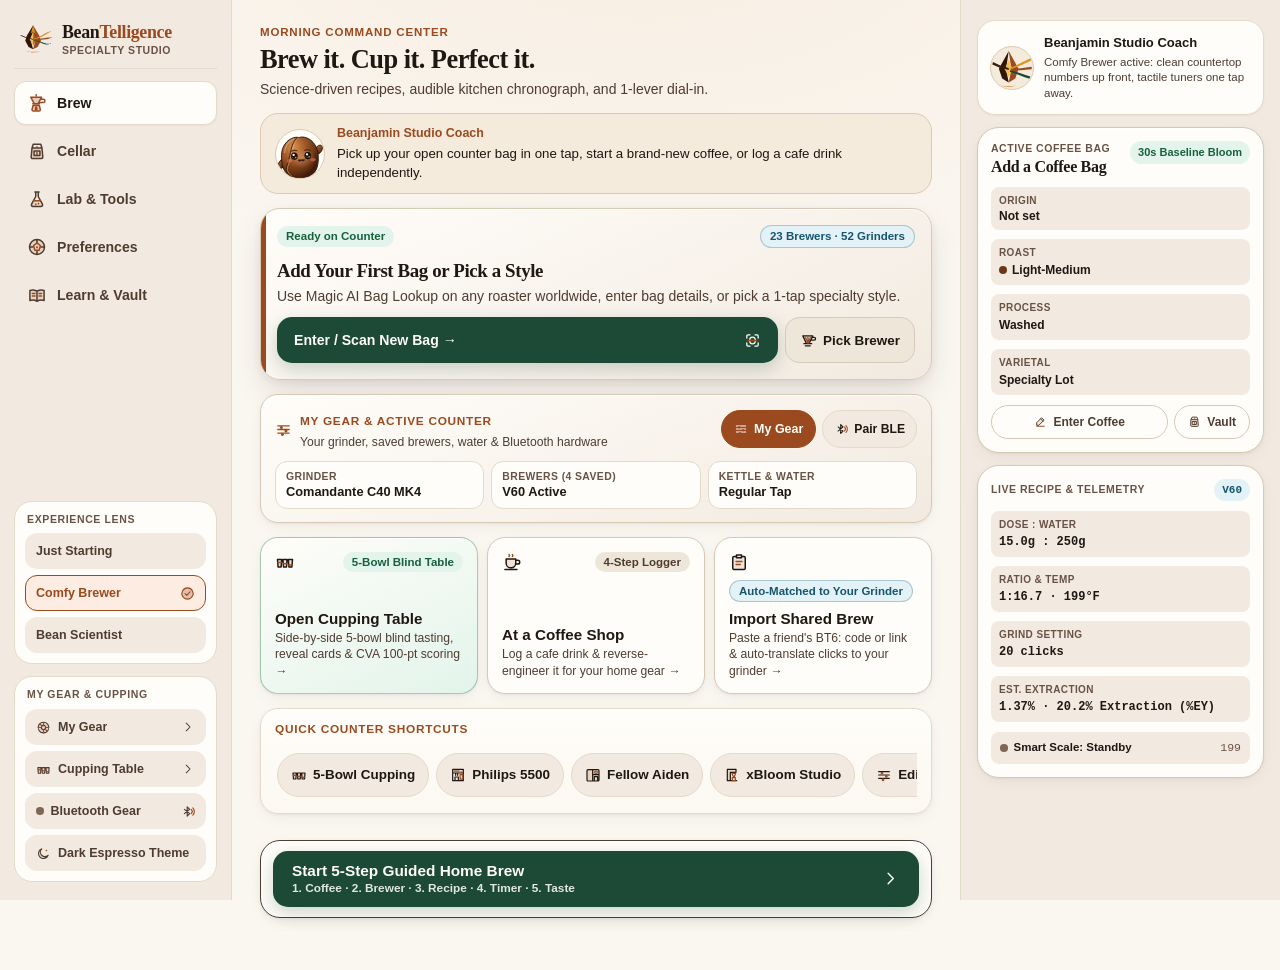
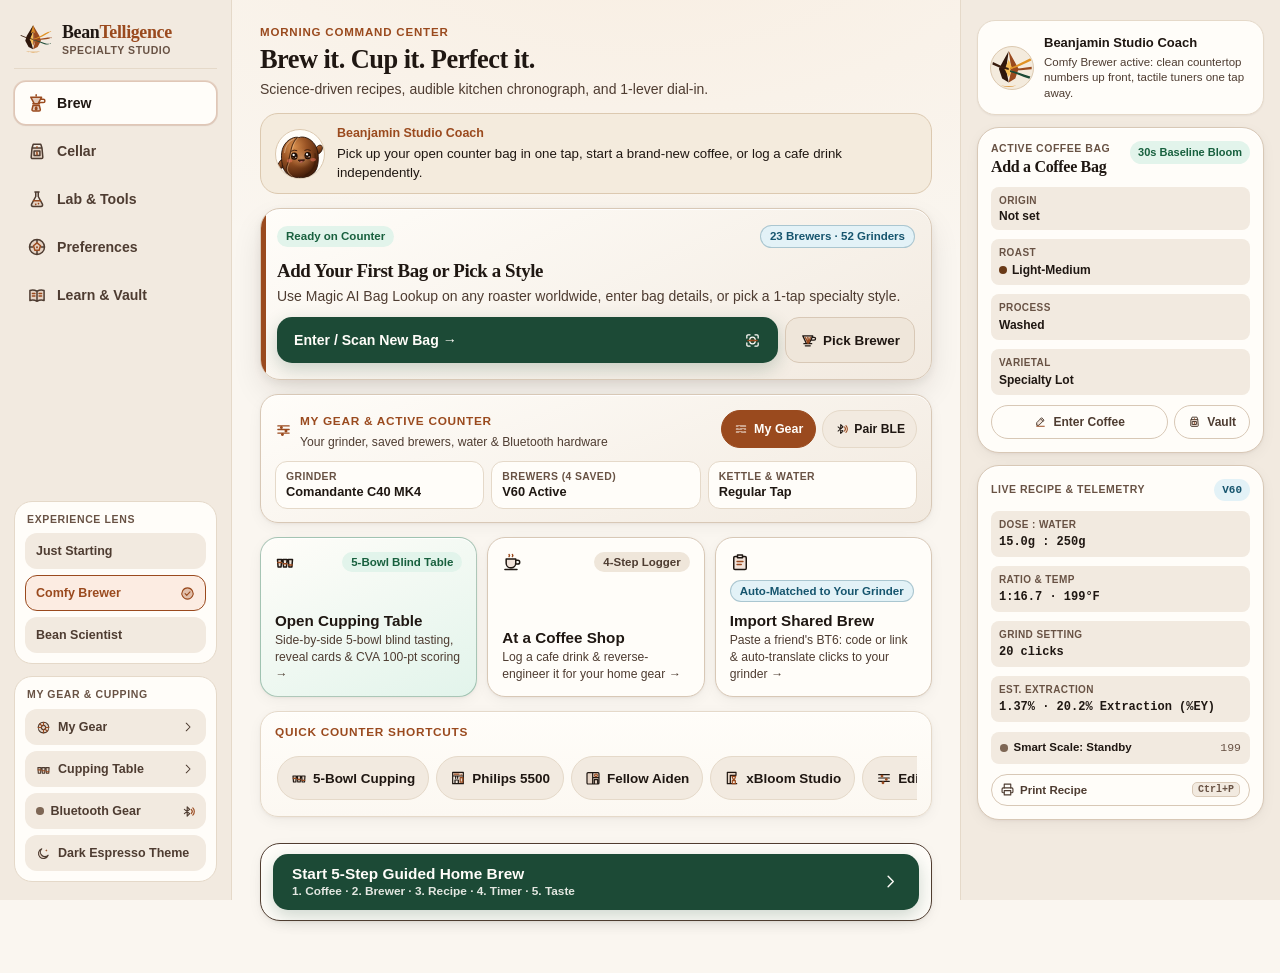
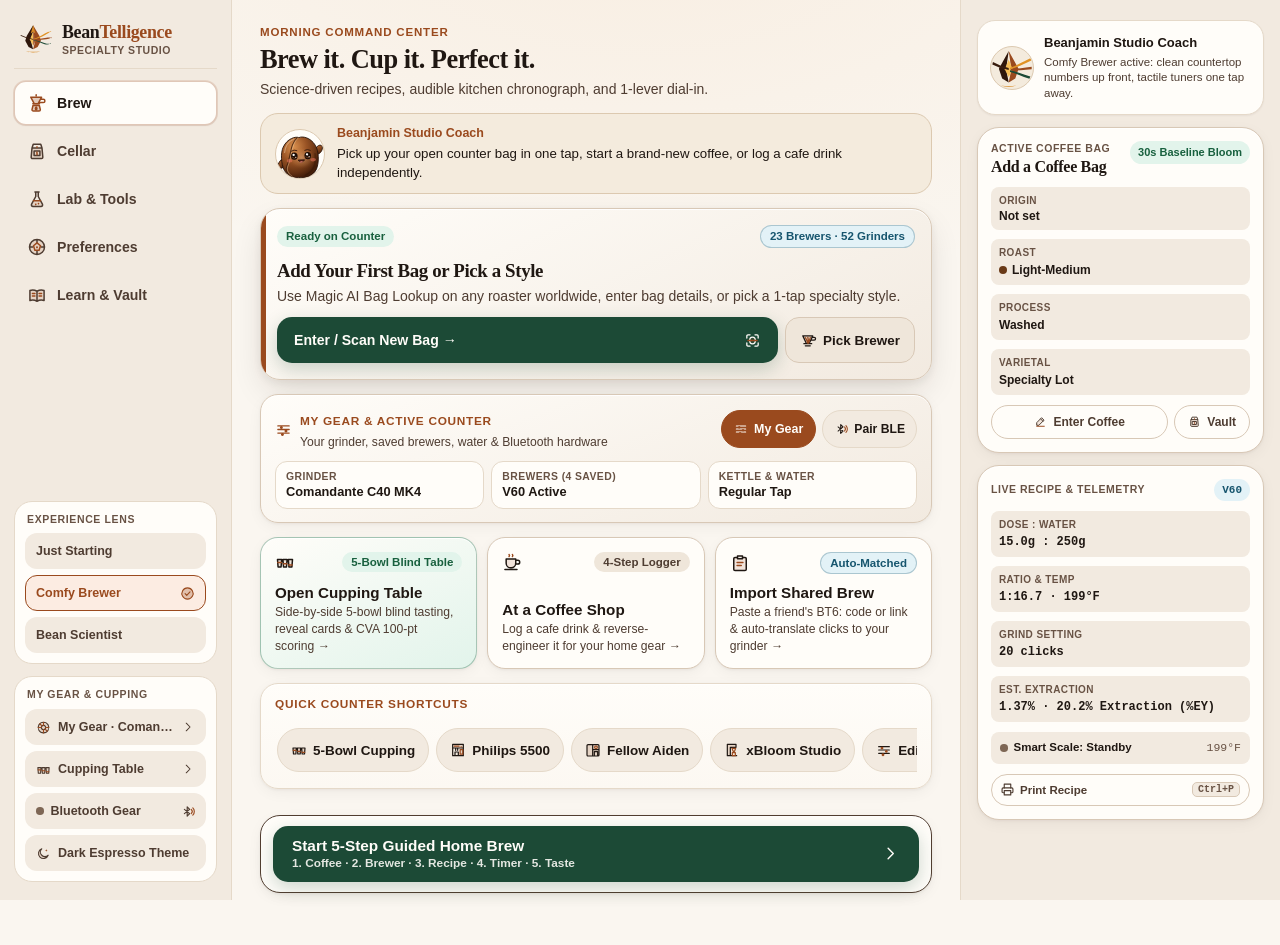
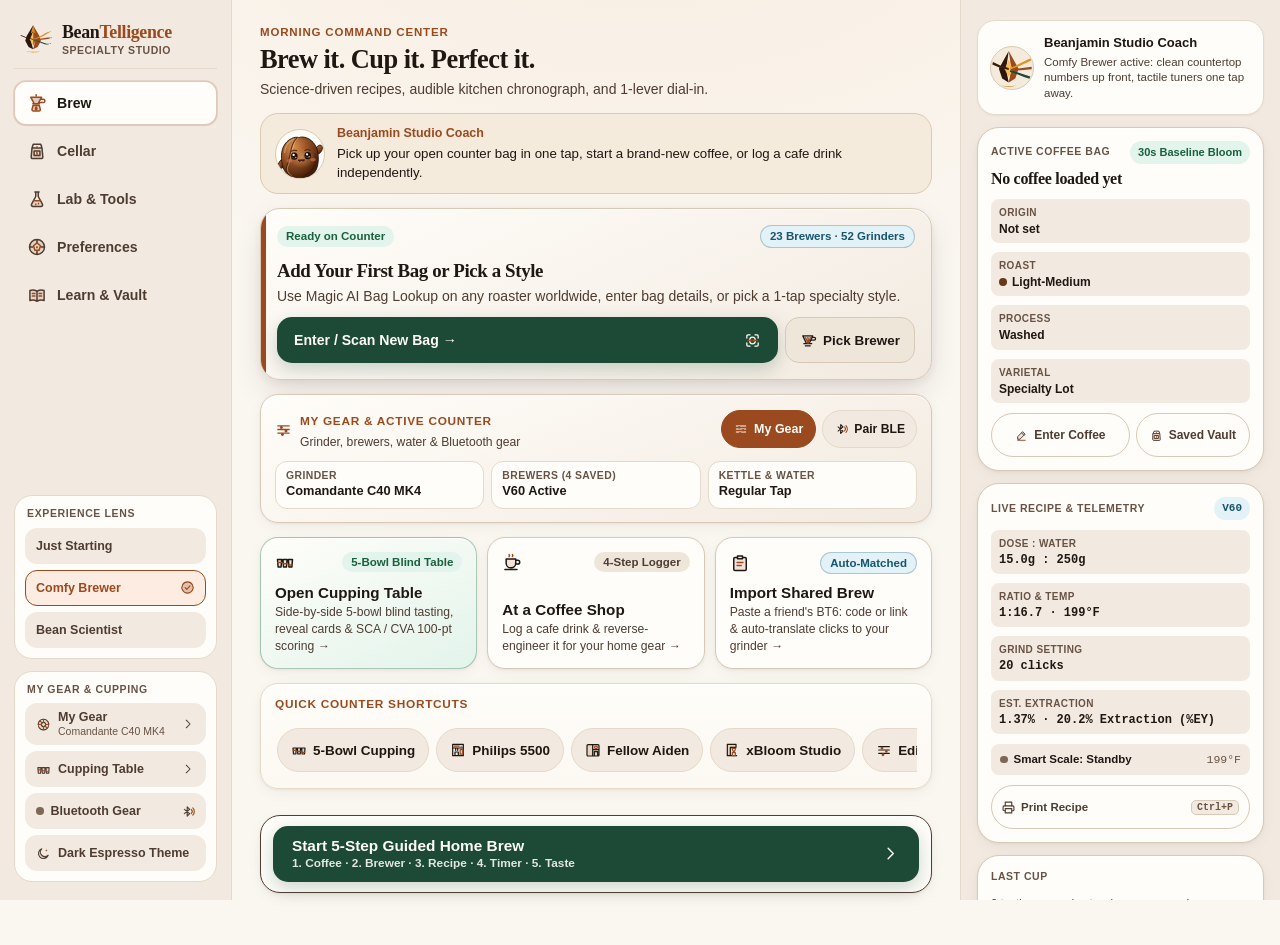
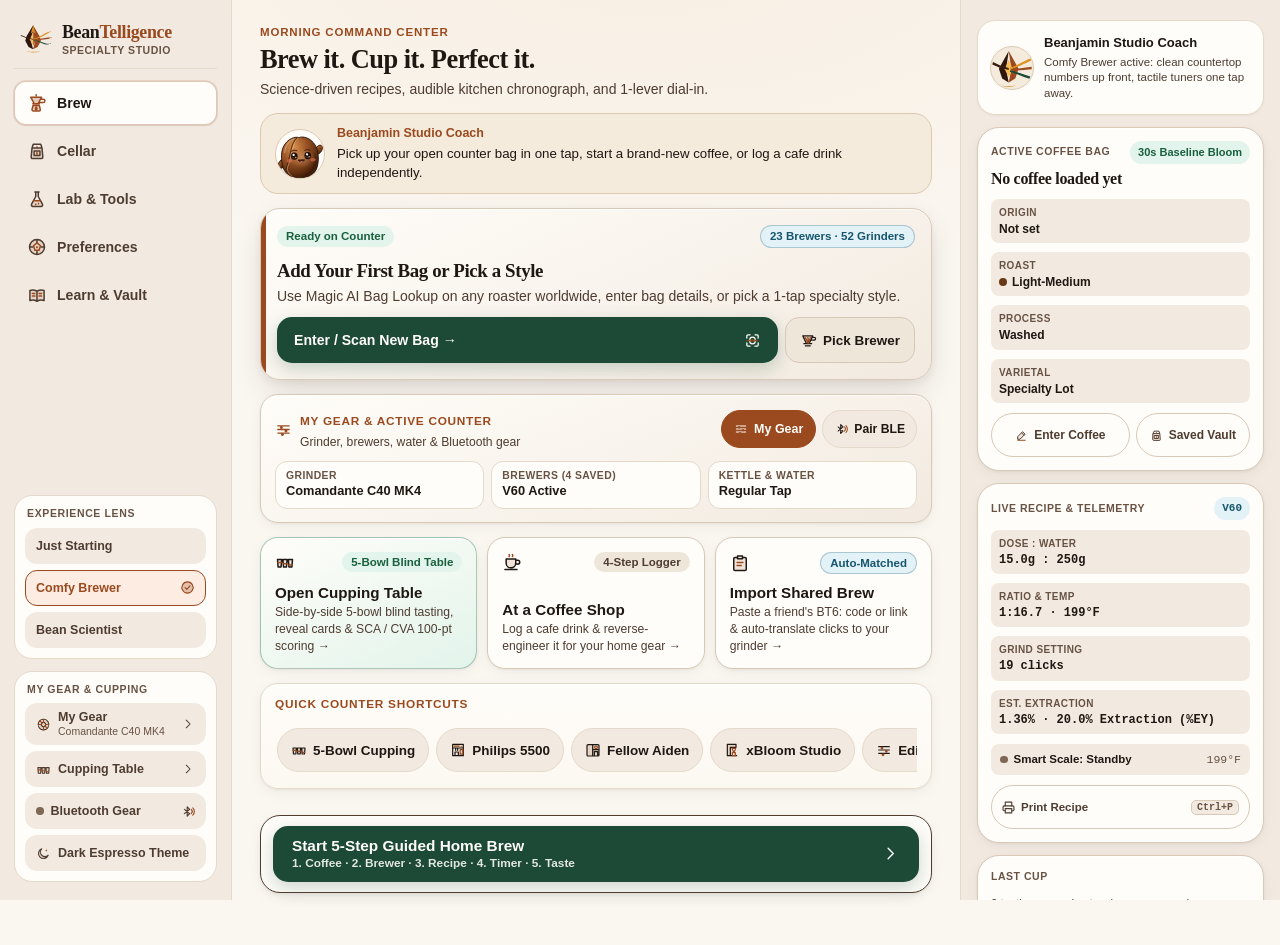
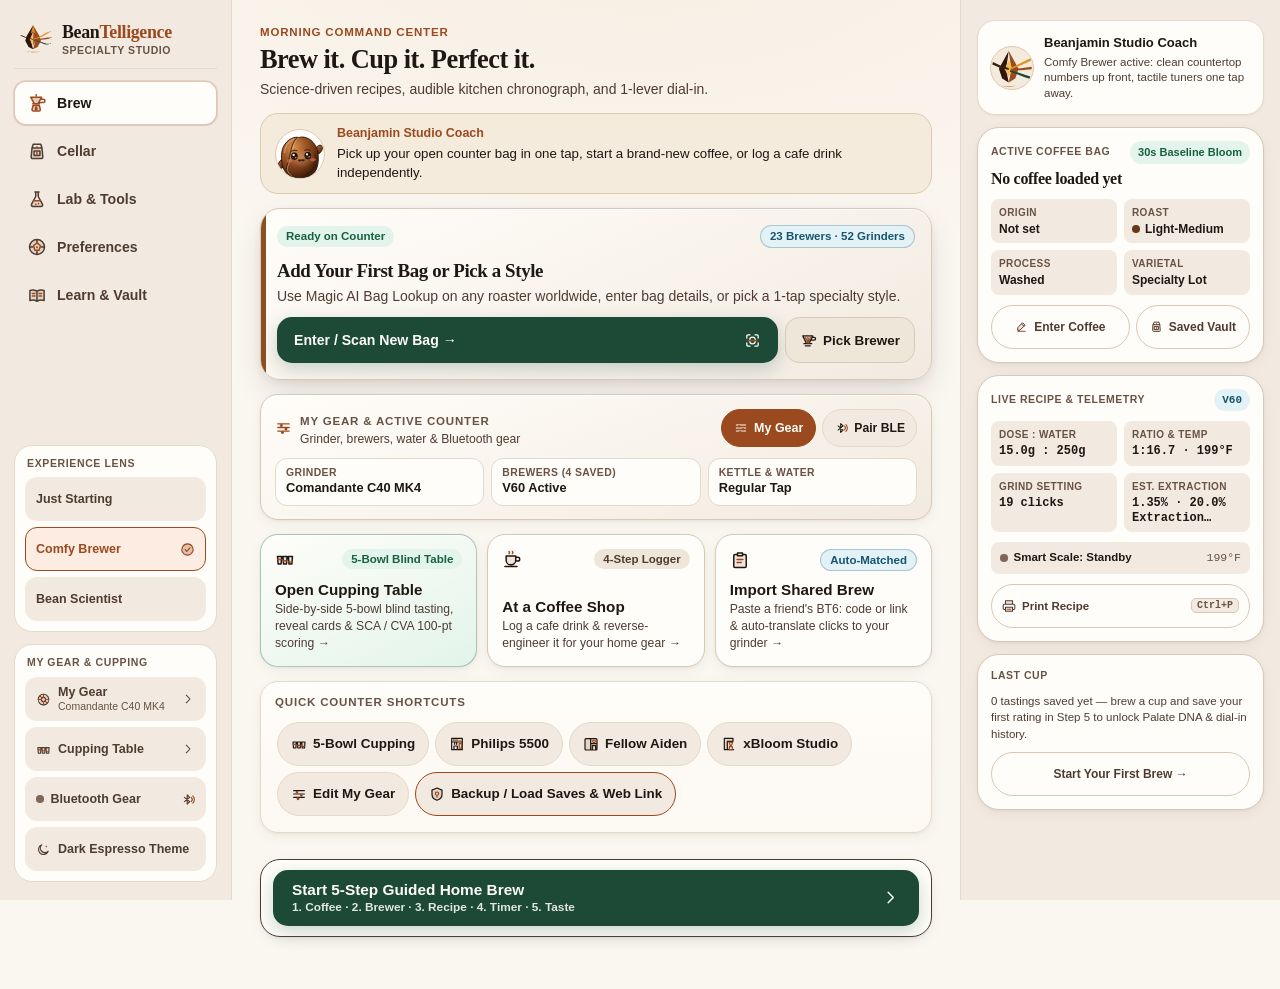
